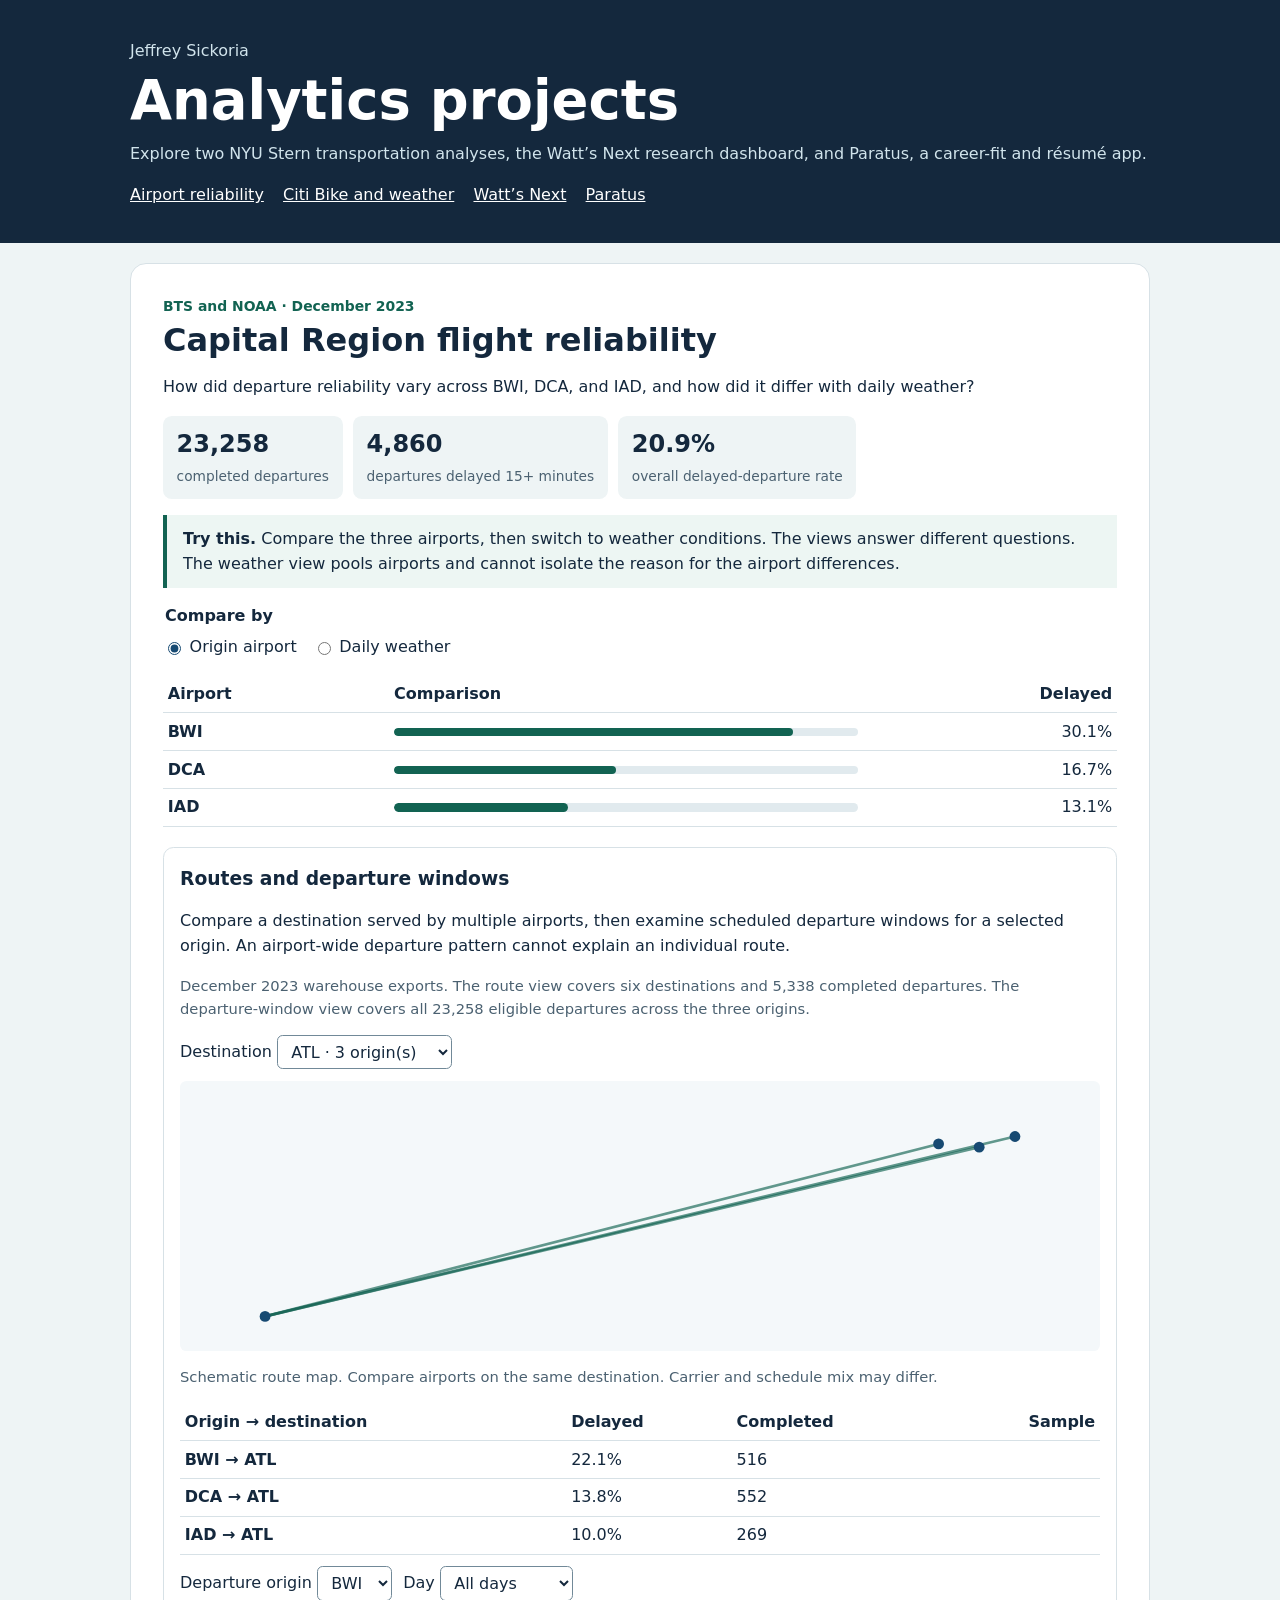
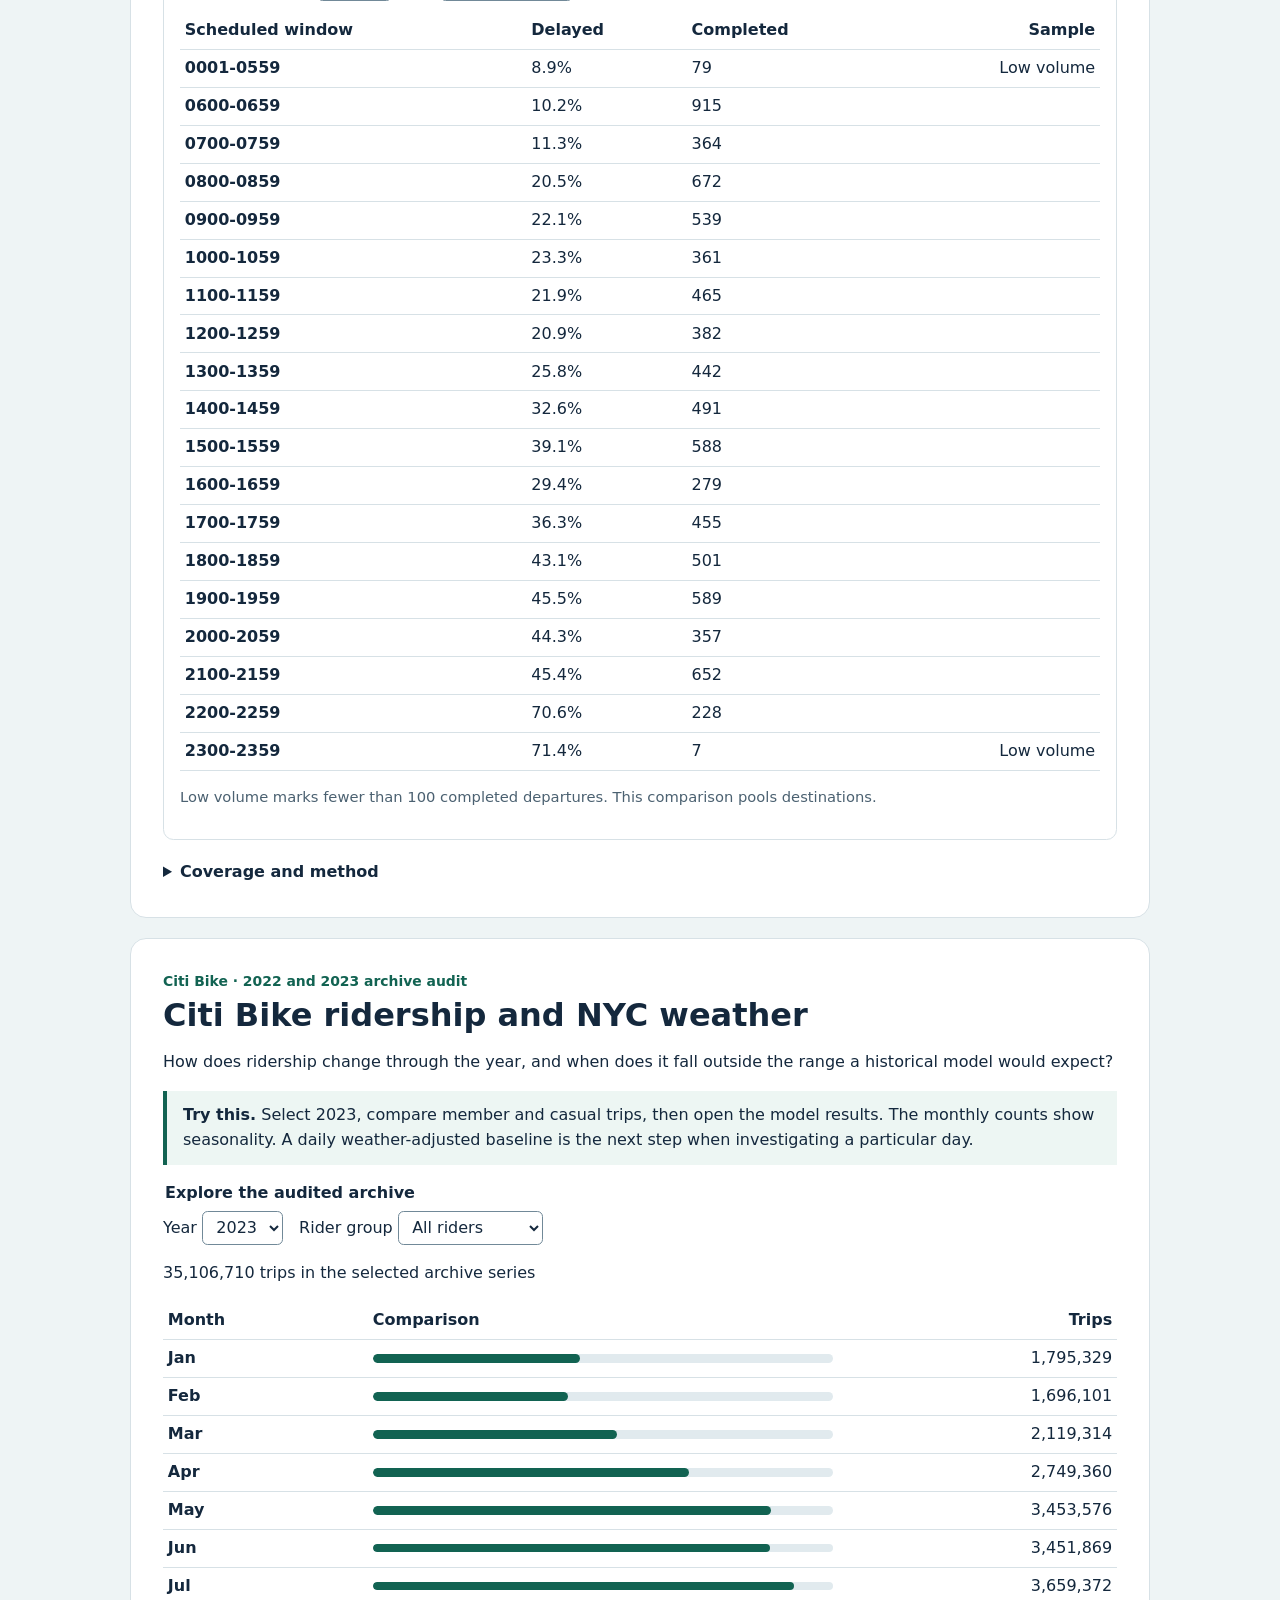
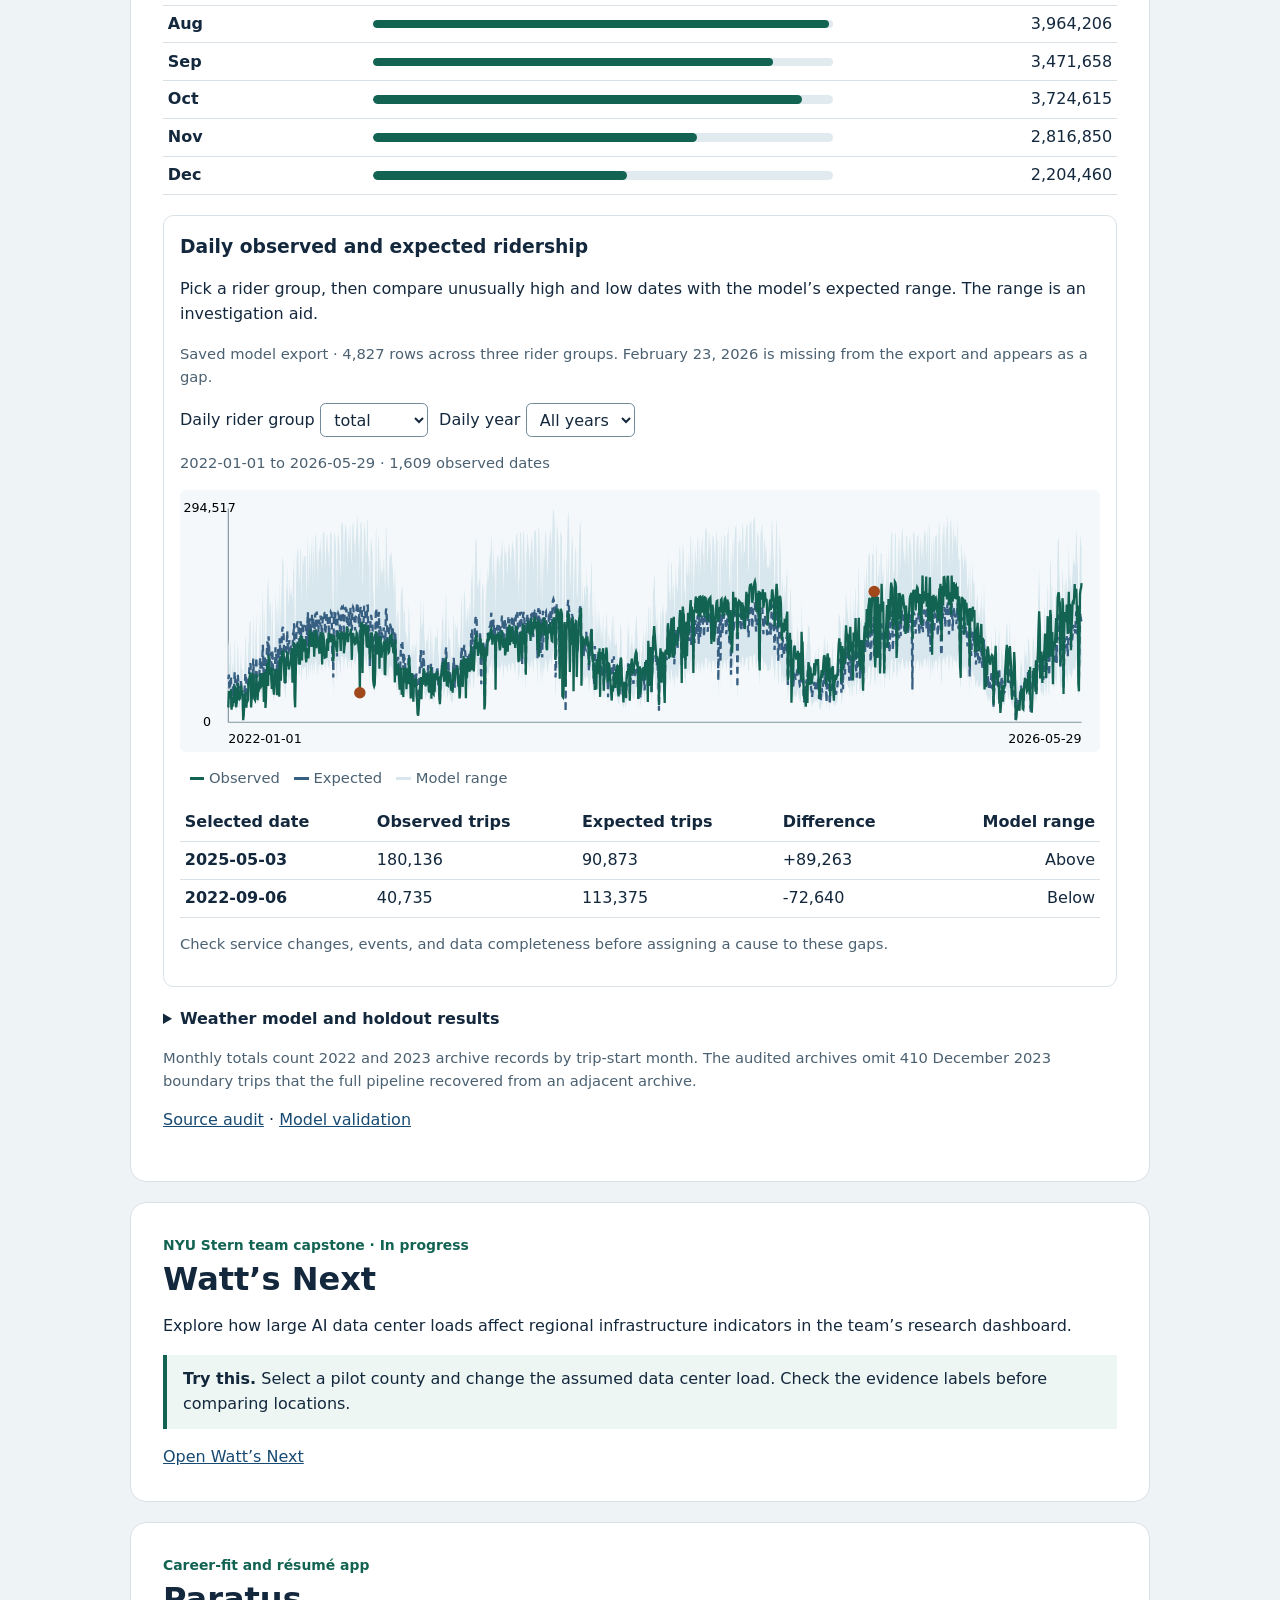
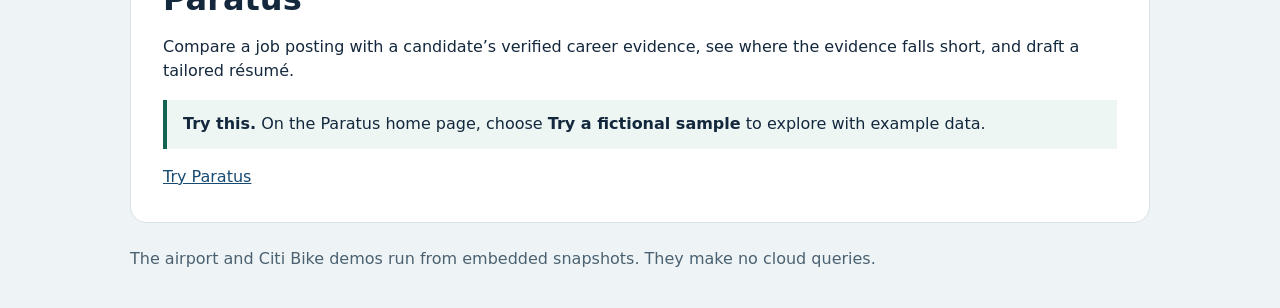
==== index.html @ 1484ada3 "Publish reconciled December aviation route and schedule data" ====
<!doctype html>
<html lang="en">
<head>
<meta charset="utf-8">
<meta name="viewport" content="width=device-width, initial-scale=1">
<title>Analytics projects | Jeffrey Sickoria</title>
<style>
:root{color-scheme:light;--ink:#14283d;--muted:#4b6171;--line:#d7e1e6;--bg:#eef4f5;--blue:#174a72;--green:#126352}
*{box-sizing:border-box}body{margin:0;background:var(--bg);color:var(--ink);font:1rem/1.55 system-ui,sans-serif}
header{background:#14283d;color:white;padding:2.2rem max(1.25rem,calc((100vw - 1020px)/2))}header p{margin:.25rem 0;color:#d1e4ec}h1{font-size:clamp(2rem,6vw,3.4rem);line-height:1.13;margin:.35rem 0 .7rem}h2{font-size:clamp(1.5rem,4vw,2rem);line-height:1.2;margin:.2rem 0}h3{margin-bottom:.45rem}
nav{display:flex;flex-wrap:wrap;gap:.45rem 1.2rem;margin-top:1rem}a{color:var(--blue)}header a{color:white}main{max-width:1060px;margin:auto;padding:1.25rem}
section{background:white;border:1px solid var(--line);border-radius:1rem;padding:clamp(1rem,4vw,2rem);margin-bottom:1.25rem}.kicker{margin:0;color:var(--green);font-size:.87rem;font-weight:700}.guide{padding:.75rem 1rem;border-left:4px solid var(--green);background:#edf6f3}.note{color:var(--muted);font-size:.92rem}
fieldset{border:0;padding:0;margin:1rem 0;display:flex;gap:1rem;flex-wrap:wrap}legend{font-weight:700;margin-bottom:.35rem}label{display:inline-flex;align-items:center;gap:.35rem}select{font:inherit;border:1px solid #718998;background:white;color:var(--ink);padding:.35rem .55rem;border-radius:.35rem}input{accent-color:var(--blue)}:focus-visible{outline:3px solid #0b6bac;outline-offset:3px}
.metrics{display:flex;flex-wrap:wrap;gap:.65rem;margin:1rem 0}.metric{min-width:9rem;background:var(--bg);padding:.65rem .85rem;border-radius:.55rem}.metric strong{display:block;font-size:1.5rem}.metric span{color:var(--muted);font-size:.86rem}
table{width:100%;border-collapse:collapse;text-align:left;font-variant-numeric:tabular-nums}th,td{padding:.38rem .3rem;border-bottom:1px solid var(--line)}td:last-child{text-align:right;white-space:nowrap}thead th:last-child{text-align:right}tbody th{font-weight:600}.bar{height:.55rem;min-width:9rem;border-radius:.3rem;background:#e1eaee;overflow:hidden}.fill{display:block;background:var(--green);height:100%;border-radius:inherit}summary{cursor:pointer;font-weight:650}footer{padding:.25rem 0 1rem;color:var(--muted)}
.panel{margin:1.25rem 0;padding:1rem;border:1px solid var(--line);border-radius:.65rem}.panel h3{margin-top:0}.chart{width:100%;height:auto;display:block;background:#f4f8fa;border-radius:.4rem}.controls{display:flex;flex-wrap:wrap;gap:.7rem;margin:.7rem 0}.scroll{overflow-x:auto}.panel input[type=file]{max-width:100%}.table-note{margin:.45rem 0}.flag{color:#7c3d0b;font-weight:650}.legend-key{display:inline-block;width:1em;height:.25em;margin-left:.6rem;vertical-align:middle}
@media(max-width:540px){.bar{min-width:3rem}.panel{padding:.6rem}}
</style>
</head>
<body>
<header><p>Jeffrey Sickoria</p><h1>Analytics projects</h1><p>Explore two NYU Stern transportation analyses, the Watt’s Next research dashboard, and Paratus, a career-fit and résumé app.</p><nav aria-label="Projects"><a href="#airport">Airport reliability</a><a href="#bike">Citi Bike and weather</a><a href="#watts">Watt’s Next</a><a href="#paratus">Paratus</a></nav></header>
<main>
<script id="airport-snapshot-data" type="application/json">{"source":"BTS and NOAA warehouse exports, December 2023","month":"2023-12","routes":[{"origin":"BWI","destination":"ATL","lon":-84.4277,"lat":33.6407,"eligible":516,"delayed":114},{"origin":"BWI","destination":"BOS","lon":-71.0096,"lat":42.3656,"eligible":334,"delayed":96},{"origin":"BWI","destination":"DEN","lon":-104.6737,"lat":39.8561,"eligible":269,"delayed":79},{"origin":"BWI","destination":"MCO","lon":-81.3081,"lat":28.4312,"eligible":533,"delayed":148},{"origin":"BWI","destination":"ORD","lon":-87.9073,"lat":41.9742,"eligible":254,"delayed":67},{"origin":"BWI","destination":"SFO","lon":-122.379,"lat":37.6213,"eligible":40,"delayed":8},{"origin":"DCA","destination":"ATL","lon":-84.4277,"lat":33.6407,"eligible":552,"delayed":76},{"origin":"DCA","destination":"BOS","lon":-71.0096,"lat":42.3656,"eligible":623,"delayed":123},{"origin":"DCA","destination":"DEN","lon":-104.6737,"lat":39.8561,"eligible":124,"delayed":17},{"origin":"DCA","destination":"MCO","lon":-81.3081,"lat":28.4312,"eligible":481,"delayed":105},{"origin":"DCA","destination":"ORD","lon":-87.9073,"lat":41.9742,"eligible":492,"delayed":44},{"origin":"DCA","destination":"SFO","lon":-122.379,"lat":37.6213,"eligible":62,"delayed":16},{"origin":"IAD","destination":"ATL","lon":-84.4277,"lat":33.6407,"eligible":269,"delayed":27},{"origin":"IAD","destination":"BOS","lon":-71.0096,"lat":42.3656,"eligible":123,"delayed":13},{"origin":"IAD","destination":"DEN","lon":-104.6737,"lat":39.8561,"eligible":234,"delayed":40},{"origin":"IAD","destination":"MCO","lon":-81.3081,"lat":28.4312,"eligible":126,"delayed":18},{"origin":"IAD","destination":"ORD","lon":-87.9073,"lat":41.9742,"eligible":123,"delayed":15},{"origin":"IAD","destination":"SFO","lon":-122.379,"lat":37.6213,"eligible":183,"delayed":46}],"windows":[{"origin":"BWI","day":1,"window":"0001-0559","eligible":7,"delayed":0},{"origin":"BWI","day":1,"window":"0600-0659","eligible":109,"delayed":10},{"origin":"BWI","day":1,"window":"0700-0759","eligible":50,"delayed":3},{"origin":"BWI","day":1,"window":"0800-0859","eligible":78,"delayed":13},{"origin":"BWI","day":1,"window":"0900-0959","eligible":73,"delayed":14},{"origin":"BWI","day":1,"window":"1000-1059","eligible":42,"delayed":16},{"origin":"BWI","day":1,"window":"1100-1159","eligible":65,"delayed":18},{"origin":"BWI","day":1,"window":"1200-1259","eligible":52,"delayed":7},{"origin":"BWI","day":1,"window":"1300-1359","eligible":58,"delayed":16},{"origin":"BWI","day":1,"window":"1400-1459","eligible":63,"delayed":14},{"origin":"BWI","day":1,"window":"1500-1559","eligible":84,"delayed":22},{"origin":"BWI","day":1,"window":"1600-1659","eligible":30,"delayed":6},{"origin":"BWI","day":1,"window":"1700-1759","eligible":59,"delayed":26},{"origin":"BWI","day":1,"window":"1800-1859","eligible":60,"delayed":22},{"origin":"BWI","day":1,"window":"1900-1959","eligible":80,"delayed":23},{"origin":"BWI","day":1,"window":"2000-2059","eligible":48,"delayed":15},{"origin":"BWI","day":1,"window":"2100-2159","eligible":94,"delayed":25},{"origin":"BWI","day":1,"window":"2200-2259","eligible":12,"delayed":4},{"origin":"BWI","day":2,"window":"0001-0559","eligible":11,"delayed":3},{"origin":"BWI","day":2,"window":"0600-0659","eligible":119,"delayed":4},{"origin":"BWI","day":2,"window":"0700-0759","eligible":50,"delayed":3},{"origin":"BWI","day":2,"window":"0800-0859","eligible":87,"delayed":28},{"origin":"BWI","day":2,"window":"0900-0959","eligible":69,"delayed":22},{"origin":"BWI","day":2,"window":"1000-1059","eligible":49,"delayed":12},{"origin":"BWI","day":2,"window":"1100-1159","eligible":60,"delayed":12},{"origin":"BWI","day":2,"window":"1200-1259","eligible":44,"delayed":11},{"origin":"BWI","day":2,"window":"1300-1359","eligible":59,"delayed":14},{"origin":"BWI","day":2,"window":"1400-1459","eligible":62,"delayed":22},{"origin":"BWI","day":2,"window":"1500-1559","eligible":82,"delayed":42},{"origin":"BWI","day":2,"window":"1600-1659","eligible":35,"delayed":14},{"origin":"BWI","day":2,"window":"1700-1759","eligible":58,"delayed":24},{"origin":"BWI","day":2,"window":"1800-1859","eligible":62,"delayed":30},{"origin":"BWI","day":2,"window":"1900-1959","eligible":77,"delayed":43},{"origin":"BWI","day":2,"window":"2000-2059","eligible":46,"delayed":20},{"origin":"BWI","day":2,"window":"2100-2159","eligible":93,"delayed":43},{"origin":"BWI","day":2,"window":"2200-2259","eligible":29,"delayed":25},{"origin":"BWI","day":2,"window":"2300-2359","eligible":1,"delayed":1},{"origin":"BWI","day":3,"window":"0001-0559","eligible":12,"delayed":1},{"origin":"BWI","day":3,"window":"0600-0659","eligible":119,"delayed":13},{"origin":"BWI","day":3,"window":"0700-0759","eligible":50,"delayed":5},{"origin":"BWI","day":3,"window":"0800-0859","eligible":89,"delayed":28},{"origin":"BWI","day":3,"window":"0900-0959","eligible":74,"delayed":16},{"origin":"BWI","day":3,"window":"1000-1059","eligible":44,"delayed":13},{"origin":"BWI","day":3,"window":"1100-1159","eligible":65,"delayed":11},{"origin":"BWI","day":3,"window":"1200-1259","eligible":51,"delayed":14},{"origin":"BWI","day":3,"window":"1300-1359","eligible":58,"delayed":23},{"origin":"BWI","day":3,"window":"1400-1459","eligible":62,"delayed":27},{"origin":"BWI","day":3,"window":"1500-1559","eligible":79,"delayed":39},{"origin":"BWI","day":3,"window":"1600-1659","eligible":35,"delayed":11},{"origin":"BWI","day":3,"window":"1700-1759","eligible":55,"delayed":18},{"origin":"BWI","day":3,"window":"1800-1859","eligible":64,"delayed":31},{"origin":"BWI","day":3,"window":"1900-1959","eligible":80,"delayed":48},{"origin":"BWI","day":3,"window":"2000-2059","eligible":46,"delayed":24},{"origin":"BWI","day":3,"window":"2100-2159","eligible":87,"delayed":37},{"origin":"BWI","day":3,"window":"2200-2259","eligible":30,"delayed":27},{"origin":"BWI","day":3,"window":"2300-2359","eligible":1,"delayed":1},{"origin":"BWI","day":4,"window":"0001-0559","eligible":12,"delayed":1},{"origin":"BWI","day":4,"window":"0600-0659","eligible":128,"delayed":16},{"origin":"BWI","day":4,"window":"0700-0759","eligible":46,"delayed":6},{"origin":"BWI","day":4,"window":"0800-0859","eligible":91,"delayed":19},{"origin":"BWI","day":4,"window":"0900-0959","eligible":68,"delayed":16},{"origin":"BWI","day":4,"window":"1000-1059","eligible":49,"delayed":11},{"origin":"BWI","day":4,"window":"1100-1159","eligible":60,"delayed":12},{"origin":"BWI","day":4,"window":"1200-1259","eligible":54,"delayed":10},{"origin":"BWI","day":4,"window":"1300-1359","eligible":62,"delayed":19},{"origin":"BWI","day":4,"window":"1400-1459","eligible":64,"delayed":28},{"origin":"BWI","day":4,"window":"1500-1559","eligible":76,"delayed":32},{"origin":"BWI","day":4,"window":"1600-1659","eligible":40,"delayed":14},{"origin":"BWI","day":4,"window":"1700-1759","eligible":55,"delayed":15},{"origin":"BWI","day":4,"window":"1800-1859","eligible":71,"delayed":34},{"origin":"BWI","day":4,"window":"1900-1959","eligible":75,"delayed":32},{"origin":"BWI","day":4,"window":"2000-2059","eligible":42,"delayed":21},{"origin":"BWI","day":4,"window":"2100-2159","eligible":90,"delayed":42},{"origin":"BWI","day":4,"window":"2200-2259","eligible":48,"delayed":37},{"origin":"BWI","day":4,"window":"2300-2359","eligible":2,"delayed":1},{"origin":"BWI","day":5,"window":"0001-0559","eligible":12,"delayed":1},{"origin":"BWI","day":5,"window":"0600-0659","eligible":154,"delayed":18},{"origin":"BWI","day":5,"window":"0700-0759","eligible":60,"delayed":9},{"origin":"BWI","day":5,"window":"0800-0859","eligible":110,"delayed":19},{"origin":"BWI","day":5,"window":"0900-0959","eligible":91,"delayed":12},{"origin":"BWI","day":5,"window":"1000-1059","eligible":61,"delayed":7},{"origin":"BWI","day":5,"window":"1100-1159","eligible":76,"delayed":12},{"origin":"BWI","day":5,"window":"1200-1259","eligible":76,"delayed":14},{"origin":"BWI","day":5,"window":"1300-1359","eligible":72,"delayed":8},{"origin":"BWI","day":5,"window":"1400-1459","eligible":82,"delayed":25},{"origin":"BWI","day":5,"window":"1500-1559","eligible":94,"delayed":32},{"origin":"BWI","day":5,"window":"1600-1659","eligible":47,"delayed":13},{"origin":"BWI","day":5,"window":"1700-1759","eligible":71,"delayed":19},{"origin":"BWI","day":5,"window":"1800-1859","eligible":83,"delayed":31},{"origin":"BWI","day":5,"window":"1900-1959","eligible":94,"delayed":33},{"origin":"BWI","day":5,"window":"2000-2059","eligible":57,"delayed":22},{"origin":"BWI","day":5,"window":"2100-2159","eligible":107,"delayed":48},{"origin":"BWI","day":5,"window":"2200-2259","eligible":53,"delayed":38},{"origin":"BWI","day":5,"window":"2300-2359","eligible":2,"delayed":2},{"origin":"BWI","day":6,"window":"0001-0559","eligible":12,"delayed":1},{"origin":"BWI","day":6,"window":"0600-0659","eligible":142,"delayed":18},{"origin":"BWI","day":6,"window":"0700-0759","eligible":47,"delayed":8},{"origin":"BWI","day":6,"window":"0800-0859","eligible":117,"delayed":20},{"origin":"BWI","day":6,"window":"0900-0959","eligible":74,"delayed":16},{"origin":"BWI","day":6,"window":"1000-1059","eligible":71,"delayed":16},{"origin":"BWI","day":6,"window":"1100-1159","eligible":41,"delayed":7},{"origin":"BWI","day":6,"window":"1200-1259","eligible":51,"delayed":16},{"origin":"BWI","day":6,"window":"1300-1359","eligible":60,"delayed":21},{"origin":"BWI","day":6,"window":"1400-1459","eligible":78,"delayed":23},{"origin":"BWI","day":6,"window":"1500-1559","eligible":63,"delayed":14},{"origin":"BWI","day":6,"window":"1600-1659","eligible":55,"delayed":16},{"origin":"BWI","day":6,"window":"1700-1759","eligible":84,"delayed":37},{"origin":"BWI","day":6,"window":"1800-1859","eligible":89,"delayed":35},{"origin":"BWI","day":6,"window":"1900-1959","eligible":81,"delayed":35},{"origin":"BWI","day":6,"window":"2000-2059","eligible":54,"delayed":18},{"origin":"BWI","day":6,"window":"2100-2159","eligible":65,"delayed":32},{"origin":"BWI","day":6,"window":"2200-2259","eligible":40,"delayed":20},{"origin":"BWI","day":7,"window":"0001-0559","eligible":13,"delayed":0},{"origin":"BWI","day":7,"window":"0600-0659","eligible":144,"delayed":14},{"origin":"BWI","day":7,"window":"0700-0759","eligible":61,"delayed":7},{"origin":"BWI","day":7,"window":"0800-0859","eligible":100,"delayed":11},{"origin":"BWI","day":7,"window":"0900-0959","eligible":90,"delayed":23},{"origin":"BWI","day":7,"window":"1000-1059","eligible":45,"delayed":9},{"origin":"BWI","day":7,"window":"1100-1159","eligible":98,"delayed":30},{"origin":"BWI","day":7,"window":"1200-1259","eligible":54,"delayed":8},{"origin":"BWI","day":7,"window":"1300-1359","eligible":73,"delayed":13},{"origin":"BWI","day":7,"window":"1400-1459","eligible":80,"delayed":21},{"origin":"BWI","day":7,"window":"1500-1559","eligible":110,"delayed":49},{"origin":"BWI","day":7,"window":"1600-1659","eligible":37,"delayed":8},{"origin":"BWI","day":7,"window":"1700-1759","eligible":73,"delayed":26},{"origin":"BWI","day":7,"window":"1800-1859","eligible":72,"delayed":33},{"origin":"BWI","day":7,"window":"1900-1959","eligible":102,"delayed":54},{"origin":"BWI","day":7,"window":"2000-2059","eligible":64,"delayed":38},{"origin":"BWI","day":7,"window":"2100-2159","eligible":116,"delayed":69},{"origin":"BWI","day":7,"window":"2200-2259","eligible":16,"delayed":10},{"origin":"BWI","day":7,"window":"2300-2359","eligible":1,"delayed":0},{"origin":"DCA","day":1,"window":"0001-0559","eligible":10,"delayed":0},{"origin":"DCA","day":1,"window":"0600-0659","eligible":109,"delayed":14},{"origin":"DCA","day":1,"window":"0700-0759","eligible":70,"delayed":4},{"origin":"DCA","day":1,"window":"0800-0859","eligible":151,"delayed":25},{"origin":"DCA","day":1,"window":"0900-0959","eligible":53,"delayed":9},{"origin":"DCA","day":1,"window":"1000-1059","eligible":114,"delayed":17},{"origin":"DCA","day":1,"window":"1100-1159","eligible":83,"delayed":10},{"origin":"DCA","day":1,"window":"1200-1259","eligible":75,"delayed":10},{"origin":"DCA","day":1,"window":"1300-1359","eligible":102,"delayed":17},{"origin":"DCA","day":1,"window":"1400-1459","eligible":64,"delayed":14},{"origin":"DCA","day":1,"window":"1500-1559","eligible":122,"delayed":17},{"origin":"DCA","day":1,"window":"1600-1659","eligible":58,"delayed":15},{"origin":"DCA","day":1,"window":"1700-1759","eligible":122,"delayed":18},{"origin":"DCA","day":1,"window":"1800-1859","eligible":62,"delayed":12},{"origin":"DCA","day":1,"window":"1900-1959","eligible":91,"delayed":21},{"origin":"DCA","day":1,"window":"2000-2059","eligible":75,"delayed":18},{"origin":"DCA","day":1,"window":"2100-2159","eligible":9,"delayed":1},{"origin":"DCA","day":1,"window":"2200-2259","eligible":76,"delayed":17},{"origin":"DCA","day":2,"window":"0001-0559","eligible":11,"delayed":1},{"origin":"DCA","day":2,"window":"0600-0659","eligible":120,"delayed":4},{"origin":"DCA","day":2,"window":"0700-0759","eligible":65,"delayed":3},{"origin":"DCA","day":2,"window":"0800-0859","eligible":149,"delayed":15},{"origin":"DCA","day":2,"window":"0900-0959","eligible":51,"delayed":2},{"origin":"DCA","day":2,"window":"1000-1059","eligible":119,"delayed":24},{"origin":"DCA","day":2,"window":"1100-1159","eligible":89,"delayed":7},{"origin":"DCA","day":2,"window":"1200-1259","eligible":79,"delayed":16},{"origin":"DCA","day":2,"window":"1300-1359","eligible":100,"delayed":17},{"origin":"DCA","day":2,"window":"1400-1459","eligible":69,"delayed":5},{"origin":"DCA","day":2,"window":"1500-1559","eligible":129,"delayed":24},{"origin":"DCA","day":2,"window":"1600-1659","eligible":59,"delayed":16},{"origin":"DCA","day":2,"window":"1700-1759","eligible":131,"delayed":20},{"origin":"DCA","day":2,"window":"1800-1859","eligible":66,"delayed":13},{"origin":"DCA","day":2,"window":"1900-1959","eligible":98,"delayed":24},{"origin":"DCA","day":2,"window":"2000-2059","eligible":88,"delayed":10},{"origin":"DCA","day":2,"window":"2100-2159","eligible":9,"delayed":0},{"origin":"DCA","day":2,"window":"2200-2259","eligible":91,"delayed":9},{"origin":"DCA","day":2,"window":"2300-2359","eligible":1,"delayed":0},{"origin":"DCA","day":3,"window":"0001-0559","eligible":12,"delayed":0},{"origin":"DCA","day":3,"window":"0600-0659","eligible":113,"delayed":3},{"origin":"DCA","day":3,"window":"0700-0759","eligible":64,"delayed":5},{"origin":"DCA","day":3,"window":"0800-0859","eligible":146,"delayed":14},{"origin":"DCA","day":3,"window":"0900-0959","eligible":53,"delayed":7},{"origin":"DCA","day":3,"window":"1000-1059","eligible":114,"delayed":10},{"origin":"DCA","day":3,"window":"1100-1159","eligible":84,"delayed":19},{"origin":"DCA","day":3,"window":"1200-1259","eligible":73,"delayed":13},{"origin":"DCA","day":3,"window":"1300-1359","eligible":100,"delayed":19},{"origin":"DCA","day":3,"window":"1400-1459","eligible":68,"delayed":7},{"origin":"DCA","day":3,"window":"1500-1559","eligible":128,"delayed":23},{"origin":"DCA","day":3,"window":"1600-1659","eligible":58,"delayed":13},{"origin":"DCA","day":3,"window":"1700-1759","eligible":123,"delayed":23},{"origin":"DCA","day":3,"window":"1800-1859","eligible":63,"delayed":12},{"origin":"DCA","day":3,"window":"1900-1959","eligible":98,"delayed":17},{"origin":"DCA","day":3,"window":"2000-2059","eligible":85,"delayed":18},{"origin":"DCA","day":3,"window":"2100-2159","eligible":8,"delayed":1},{"origin":"DCA","day":3,"window":"2200-2259","eligible":79,"delayed":10},{"origin":"DCA","day":4,"window":"0001-0559","eligible":12,"delayed":0},{"origin":"DCA","day":4,"window":"0600-0659","eligible":115,"delayed":9},{"origin":"DCA","day":4,"window":"0700-0759","eligible":65,"delayed":6},{"origin":"DCA","day":4,"window":"0800-0859","eligible":151,"delayed":10},{"origin":"DCA","day":4,"window":"0900-0959","eligible":52,"delayed":7},{"origin":"DCA","day":4,"window":"1000-1059","eligible":119,"delayed":10},{"origin":"DCA","day":4,"window":"1100-1159","eligible":83,"delayed":12},{"origin":"DCA","day":4,"window":"1200-1259","eligible":75,"delayed":13},{"origin":"DCA","day":4,"window":"1300-1359","eligible":101,"delayed":21},{"origin":"DCA","day":4,"window":"1400-1459","eligible":66,"delayed":8},{"origin":"DCA","day":4,"window":"1500-1559","eligible":130,"delayed":19},{"origin":"DCA","day":4,"window":"1600-1659","eligible":56,"delayed":12},{"origin":"DCA","day":4,"window":"1700-1759","eligible":123,"delayed":27},{"origin":"DCA","day":4,"window":"1800-1859","eligible":63,"delayed":13},{"origin":"DCA","day":4,"window":"1900-1959","eligible":99,"delayed":19},{"origin":"DCA","day":4,"window":"2000-2059","eligible":85,"delayed":11},{"origin":"DCA","day":4,"window":"2100-2159","eligible":8,"delayed":1},{"origin":"DCA","day":4,"window":"2200-2259","eligible":80,"delayed":16},{"origin":"DCA","day":5,"window":"0001-0559","eligible":15,"delayed":1},{"origin":"DCA","day":5,"window":"0600-0659","eligible":148,"delayed":13},{"origin":"DCA","day":5,"window":"0700-0759","eligible":84,"delayed":5},{"origin":"DCA","day":5,"window":"0800-0859","eligible":192,"delayed":22},{"origin":"DCA","day":5,"window":"0900-0959","eligible":67,"delayed":5},{"origin":"DCA","day":5,"window":"1000-1059","eligible":150,"delayed":9},{"origin":"DCA","day":5,"window":"1100-1159","eligible":108,"delayed":20},{"origin":"DCA","day":5,"window":"1200-1259","eligible":95,"delayed":11},{"origin":"DCA","day":5,"window":"1300-1359","eligible":126,"delayed":23},{"origin":"DCA","day":5,"window":"1400-1459","eligible":88,"delayed":15},{"origin":"DCA","day":5,"window":"1500-1559","eligible":162,"delayed":28},{"origin":"DCA","day":5,"window":"1600-1659","eligible":72,"delayed":16},{"origin":"DCA","day":5,"window":"1700-1759","eligible":158,"delayed":30},{"origin":"DCA","day":5,"window":"1800-1859","eligible":82,"delayed":23},{"origin":"DCA","day":5,"window":"1900-1959","eligible":129,"delayed":22},{"origin":"DCA","day":5,"window":"2000-2059","eligible":107,"delayed":23},{"origin":"DCA","day":5,"window":"2100-2159","eligible":11,"delayed":0},{"origin":"DCA","day":5,"window":"2200-2259","eligible":102,"delayed":16},{"origin":"DCA","day":6,"window":"0001-0559","eligible":15,"delayed":1},{"origin":"DCA","day":6,"window":"0600-0659","eligible":111,"delayed":5},{"origin":"DCA","day":6,"window":"0700-0759","eligible":72,"delayed":5},{"origin":"DCA","day":6,"window":"0800-0859","eligible":191,"delayed":13},{"origin":"DCA","day":6,"window":"0900-0959","eligible":56,"delayed":7},{"origin":"DCA","day":6,"window":"1000-1059","eligible":143,"delayed":13},{"origin":"DCA","day":6,"window":"1100-1159","eligible":98,"delayed":9},{"origin":"DCA","day":6,"window":"1200-1259","eligible":78,"delayed":11},{"origin":"DCA","day":6,"window":"1300-1359","eligible":102,"delayed":16},{"origin":"DCA","day":6,"window":"1400-1459","eligible":80,"delayed":11},{"origin":"DCA","day":6,"window":"1500-1559","eligible":132,"delayed":20},{"origin":"DCA","day":6,"window":"1600-1659","eligible":60,"delayed":17},{"origin":"DCA","day":6,"window":"1700-1759","eligible":131,"delayed":18},{"origin":"DCA","day":6,"window":"1800-1859","eligible":47,"delayed":14},{"origin":"DCA","day":6,"window":"1900-1959","eligible":92,"delayed":17},{"origin":"DCA","day":6,"window":"2000-2059","eligible":48,"delayed":7},{"origin":"DCA","day":6,"window":"2100-2159","eligible":3,"delayed":1},{"origin":"DCA","day":6,"window":"2200-2259","eligible":14,"delayed":3},{"origin":"DCA","day":7,"window":"0001-0559","eligible":13,"delayed":1},{"origin":"DCA","day":7,"window":"0600-0659","eligible":112,"delayed":6},{"origin":"DCA","day":7,"window":"0700-0759","eligible":62,"delayed":2},{"origin":"DCA","day":7,"window":"0800-0859","eligible":162,"delayed":14},{"origin":"DCA","day":7,"window":"0900-0959","eligible":70,"delayed":5},{"origin":"DCA","day":7,"window":"1000-1059","eligible":140,"delayed":25},{"origin":"DCA","day":7,"window":"1100-1159","eligible":102,"delayed":27},{"origin":"DCA","day":7,"window":"1200-1259","eligible":87,"delayed":27},{"origin":"DCA","day":7,"window":"1300-1359","eligible":119,"delayed":39},{"origin":"DCA","day":7,"window":"1400-1459","eligible":79,"delayed":18},{"origin":"DCA","day":7,"window":"1500-1559","eligible":155,"delayed":54},{"origin":"DCA","day":7,"window":"1600-1659","eligible":66,"delayed":32},{"origin":"DCA","day":7,"window":"1700-1759","eligible":139,"delayed":55},{"origin":"DCA","day":7,"window":"1800-1859","eligible":69,"delayed":28},{"origin":"DCA","day":7,"window":"1900-1959","eligible":98,"delayed":54},{"origin":"DCA","day":7,"window":"2000-2059","eligible":86,"delayed":45},{"origin":"DCA","day":7,"window":"2100-2159","eligible":7,"delayed":2},{"origin":"DCA","day":7,"window":"2200-2259","eligible":76,"delayed":43},{"origin":"IAD","day":1,"window":"0001-0559","eligible":3,"delayed":2},{"origin":"IAD","day":1,"window":"0600-0659","eligible":30,"delayed":4},{"origin":"IAD","day":1,"window":"0700-0759","eligible":12,"delayed":2},{"origin":"IAD","day":1,"window":"0800-0859","eligible":109,"delayed":12},{"origin":"IAD","day":1,"window":"0900-0959","eligible":27,"delayed":2},{"origin":"IAD","day":1,"window":"1000-1059","eligible":7,"delayed":0},{"origin":"IAD","day":1,"window":"1100-1159","eligible":3,"delayed":0},{"origin":"IAD","day":1,"window":"1200-1259","eligible":79,"delayed":14},{"origin":"IAD","day":1,"window":"1300-1359","eligible":13,"delayed":1},{"origin":"IAD","day":1,"window":"1400-1459","eligible":4,"delayed":1},{"origin":"IAD","day":1,"window":"1500-1559","eligible":3,"delayed":0},{"origin":"IAD","day":1,"window":"1600-1659","eligible":19,"delayed":3},{"origin":"IAD","day":1,"window":"1700-1759","eligible":123,"delayed":18},{"origin":"IAD","day":1,"window":"1800-1859","eligible":33,"delayed":5},{"origin":"IAD","day":1,"window":"1900-1959","eligible":13,"delayed":1},{"origin":"IAD","day":1,"window":"2000-2059","eligible":5,"delayed":2},{"origin":"IAD","day":1,"window":"2200-2259","eligible":29,"delayed":5},{"origin":"IAD","day":2,"window":"0001-0559","eligible":1,"delayed":0},{"origin":"IAD","day":2,"window":"0600-0659","eligible":35,"delayed":5},{"origin":"IAD","day":2,"window":"0700-0759","eligible":13,"delayed":4},{"origin":"IAD","day":2,"window":"0800-0859","eligible":103,"delayed":9},{"origin":"IAD","day":2,"window":"0900-0959","eligible":29,"delayed":4},{"origin":"IAD","day":2,"window":"1000-1059","eligible":6,"delayed":1},{"origin":"IAD","day":2,"window":"1100-1159","eligible":4,"delayed":0},{"origin":"IAD","day":2,"window":"1200-1259","eligible":73,"delayed":7},{"origin":"IAD","day":2,"window":"1300-1359","eligible":13,"delayed":4},{"origin":"IAD","day":2,"window":"1400-1459","eligible":4,"delayed":0},{"origin":"IAD","day":2,"window":"1500-1559","eligible":2,"delayed":0},{"origin":"IAD","day":2,"window":"1600-1659","eligible":19,"delayed":5},{"origin":"IAD","day":2,"window":"1700-1759","eligible":125,"delayed":16},{"origin":"IAD","day":2,"window":"1800-1859","eligible":32,"delayed":7},{"origin":"IAD","day":2,"window":"1900-1959","eligible":10,"delayed":2},{"origin":"IAD","day":2,"window":"2000-2059","eligible":3,"delayed":1},{"origin":"IAD","day":2,"window":"2200-2259","eligible":27,"delayed":4},{"origin":"IAD","day":3,"window":"0001-0559","eligible":2,"delayed":1},{"origin":"IAD","day":3,"window":"0600-0659","eligible":35,"delayed":2},{"origin":"IAD","day":3,"window":"0700-0759","eligible":13,"delayed":0},{"origin":"IAD","day":3,"window":"0800-0859","eligible":98,"delayed":7},{"origin":"IAD","day":3,"window":"0900-0959","eligible":31,"delayed":2},{"origin":"IAD","day":3,"window":"1000-1059","eligible":6,"delayed":1},{"origin":"IAD","day":3,"window":"1100-1159","eligible":6,"delayed":3},{"origin":"IAD","day":3,"window":"1200-1259","eligible":75,"delayed":9},{"origin":"IAD","day":3,"window":"1300-1359","eligible":12,"delayed":1},{"origin":"IAD","day":3,"window":"1400-1459","eligible":4,"delayed":1},{"origin":"IAD","day":3,"window":"1500-1559","eligible":2,"delayed":0},{"origin":"IAD","day":3,"window":"1600-1659","eligible":19,"delayed":3},{"origin":"IAD","day":3,"window":"1700-1759","eligible":128,"delayed":28},{"origin":"IAD","day":3,"window":"1800-1859","eligible":32,"delayed":4},{"origin":"IAD","day":3,"window":"1900-1959","eligible":11,"delayed":4},{"origin":"IAD","day":3,"window":"2000-2059","eligible":5,"delayed":3},{"origin":"IAD","day":3,"window":"2200-2259","eligible":32,"delayed":6},{"origin":"IAD","day":4,"window":"0001-0559","eligible":4,"delayed":1},{"origin":"IAD","day":4,"window":"0600-0659","eligible":33,"delayed":3},{"origin":"IAD","day":4,"window":"0700-0759","eligible":12,"delayed":2},{"origin":"IAD","day":4,"window":"0800-0859","eligible":110,"delayed":11},{"origin":"IAD","day":4,"window":"0900-0959","eligible":28,"delayed":4},{"origin":"IAD","day":4,"window":"1000-1059","eligible":8,"delayed":2},{"origin":"IAD","day":4,"window":"1100-1159","eligible":7,"delayed":0},{"origin":"IAD","day":4,"window":"1200-1259","eligible":80,"delayed":8},{"origin":"IAD","day":4,"window":"1300-1359","eligible":18,"delayed":3},{"origin":"IAD","day":4,"window":"1400-1459","eligible":4,"delayed":1},{"origin":"IAD","day":4,"window":"1500-1559","eligible":1,"delayed":0},{"origin":"IAD","day":4,"window":"1600-1659","eligible":21,"delayed":4},{"origin":"IAD","day":4,"window":"1700-1759","eligible":131,"delayed":22},{"origin":"IAD","day":4,"window":"1800-1859","eligible":28,"delayed":3},{"origin":"IAD","day":4,"window":"1900-1959","eligible":13,"delayed":3},{"origin":"IAD","day":4,"window":"2000-2059","eligible":9,"delayed":3},{"origin":"IAD","day":4,"window":"2200-2259","eligible":39,"delayed":2},{"origin":"IAD","day":5,"window":"0001-0559","eligible":5,"delayed":0},{"origin":"IAD","day":5,"window":"0600-0659","eligible":40,"delayed":5},{"origin":"IAD","day":5,"window":"0700-0759","eligible":16,"delayed":2},{"origin":"IAD","day":5,"window":"0800-0859","eligible":137,"delayed":7},{"origin":"IAD","day":5,"window":"0900-0959","eligible":35,"delayed":3},{"origin":"IAD","day":5,"window":"1000-1059","eligible":8,"delayed":0},{"origin":"IAD","day":5,"window":"1100-1159","eligible":7,"delayed":1},{"origin":"IAD","day":5,"window":"1200-1259","eligible":98,"delayed":4},{"origin":"IAD","day":5,"window":"1300-1359","eligible":19,"delayed":1},{"origin":"IAD","day":5,"window":"1400-1459","eligible":5,"delayed":1},{"origin":"IAD","day":5,"window":"1500-1559","eligible":2,"delayed":0},{"origin":"IAD","day":5,"window":"1600-1659","eligible":24,"delayed":5},{"origin":"IAD","day":5,"window":"1700-1759","eligible":162,"delayed":16},{"origin":"IAD","day":5,"window":"1800-1859","eligible":39,"delayed":1},{"origin":"IAD","day":5,"window":"1900-1959","eligible":14,"delayed":1},{"origin":"IAD","day":5,"window":"2000-2059","eligible":9,"delayed":5},{"origin":"IAD","day":5,"window":"2200-2259","eligible":45,"delayed":2},{"origin":"IAD","day":6,"window":"0001-0559","eligible":7,"delayed":1},{"origin":"IAD","day":6,"window":"0600-0659","eligible":39,"delayed":4},{"origin":"IAD","day":6,"window":"0700-0759","eligible":18,"delayed":2},{"origin":"IAD","day":6,"window":"0800-0859","eligible":129,"delayed":11},{"origin":"IAD","day":6,"window":"0900-0959","eligible":26,"delayed":3},{"origin":"IAD","day":6,"window":"1000-1059","eligible":10,"delayed":1},{"origin":"IAD","day":6,"window":"1100-1159","eligible":6,"delayed":2},{"origin":"IAD","day":6,"window":"1200-1259","eligible":89,"delayed":7},{"origin":"IAD","day":6,"window":"1300-1359","eligible":15,"delayed":0},{"origin":"IAD","day":6,"window":"1400-1459","eligible":5,"delayed":1},{"origin":"IAD","day":6,"window":"1500-1559","eligible":3,"delayed":1},{"origin":"IAD","day":6,"window":"1600-1659","eligible":22,"delayed":6},{"origin":"IAD","day":6,"window":"1700-1759","eligible":146,"delayed":30},{"origin":"IAD","day":6,"window":"1800-1859","eligible":29,"delayed":4},{"origin":"IAD","day":6,"window":"1900-1959","eligible":12,"delayed":3},{"origin":"IAD","day":6,"window":"2000-2059","eligible":3,"delayed":0},{"origin":"IAD","day":6,"window":"2200-2259","eligible":44,"delayed":6},{"origin":"IAD","day":7,"window":"0001-0559","eligible":4,"delayed":0},{"origin":"IAD","day":7,"window":"0600-0659","eligible":39,"delayed":2},{"origin":"IAD","day":7,"window":"0700-0759","eligible":13,"delayed":0},{"origin":"IAD","day":7,"window":"0800-0859","eligible":136,"delayed":10},{"origin":"IAD","day":7,"window":"0900-0959","eligible":27,"delayed":1},{"origin":"IAD","day":7,"window":"1000-1059","eligible":9,"delayed":1},{"origin":"IAD","day":7,"window":"1100-1159","eligible":7,"delayed":0},{"origin":"IAD","day":7,"window":"1200-1259","eligible":95,"delayed":14},{"origin":"IAD","day":7,"window":"1300-1359","eligible":15,"delayed":1},{"origin":"IAD","day":7,"window":"1400-1459","eligible":5,"delayed":1},{"origin":"IAD","day":7,"window":"1500-1559","eligible":4,"delayed":0},{"origin":"IAD","day":7,"window":"1600-1659","eligible":22,"delayed":7},{"origin":"IAD","day":7,"window":"1700-1759","eligible":152,"delayed":28},{"origin":"IAD","day":7,"window":"1800-1859","eligible":37,"delayed":11},{"origin":"IAD","day":7,"window":"1900-1959","eligible":16,"delayed":6},{"origin":"IAD","day":7,"window":"2000-2059","eligible":7,"delayed":2},{"origin":"IAD","day":7,"window":"2200-2259","eligible":35,"delayed":9}]}</script>
<script id="citibike-daily-data" type="application/json">[[0,20428,59552.5,34319.0,103338.5,14040,46612.3,26282.6,82666.5,6388,11430.9,6522.6,20032.0],[1,43009,65694.4,37858.6,113996.2,31016,51730.4,29168.5,91743.4,11993,12372.2,7059.8,21681.5],[2,33189,45486.3,26212.8,78930.3,28717,41849.5,23597.0,74219.8,4472,4010.2,2288.0,7028.1],[3,36842,44689.7,25753.8,77548.1,31669,42277.4,23838.3,74978.7,5173,3400.8,1940.3,5960.3],[4,34230,60464.9,34844.9,104921.8,29313,55203.4,31126.8,97902.7,4917,5805.0,3312.2,10173.3],[5,44787,63055.8,36338.0,109417.6,38231,56826.2,32041.8,100780.7,6556,6451.5,3681.1,11306.2],[6,17401,19626.4,11310.1,34057.2,15068,17881.9,10082.6,31714.0,2333,2054.2,1171.8,3600.4],[7,24455,38966.4,22455.5,67616.7,20427,32591.3,18376.6,57800.7,4028,4926.0,2810.6,8632.9],[8,21479,45180.6,26036.7,78399.8,17967,37141.9,20942.6,65871.1,3512,6643.2,3790.5,11642.1],[9,34727,49280.5,28399.4,85514.1,30773,44953.7,25347.3,79725.0,3954,4581.6,2614.1,8029.5],[10,26824,34845.6,20080.7,60466.2,24119,33801.6,19059.1,59947.1,2705,2255.7,1286.8,3953.5],[11,40568,50875.5,29318.6,88281.9,35577,47556.7,26815.1,84341.4,4991,4195.1,2393.5,7352.2],[12,50572,69319.2,39947.5,120286.1,43228,61788.3,34839.8,109580.8,7344,7565.5,4316.9,13258.5],[13,45714,54092.2,31172.4,93863.7,38897,48114.3,27129.5,85330.4,6817,5798.6,3308.5,10162.1],[14,22839,27101.0,15617.6,47027.4,19413,23496.1,13248.2,41670.6,3426,2709.6,1545.8,4748.9],[15,20930,25276.6,14566.2,43861.7,17662,21756.2,12267.1,38584.9,3268,2863.7,1633.7,5019.0],[16,29084,37116.5,21389.4,64406.7,25010,34142.8,19251.5,60552.3,4074,3429.0,1956.3,6009.6],[17,42935,54237.7,31256.2,94116.1,37837,50270.1,28345.1,89153.6,5098,4690.5,2676.2,8220.3],[18,54011,65848.8,37947.6,114264.2,46684,59826.9,33733.8,106102.3,7327,6454.3,3682.7,11311.2],[19,33928,50377.3,29031.5,87417.5,29681,46274.3,26092.0,82067.1,4247,4648.0,2652.0,8145.8],[20,33598,32924.6,18973.7,57132.9,29676,30809.5,17371.9,54640.6,3922,2552.3,1456.1,4473.4],[21,31969,33533.9,19324.8,58190.0,26573,28475.0,16055.6,50500.5,5396,3845.1,2193.8,6738.9],[22,32967,40301.1,23224.7,69932.8,27197,33503.3,18890.9,59418.0,5770,5534.9,3158.1,9700.1],[23,41488,47747.5,27515.9,82854.0,36836,43703.6,24642.5,77508.1,4652,4346.9,2480.1,7618.2],[24,50692,58682.5,33817.7,101828.9,44454,53921.6,30404.0,95629.5,6238,5349.5,3052.3,9375.1],[25,42005,41703.8,24033.0,72366.8,37328,39795.1,22438.6,70576.5,4677,3018.3,1722.0,5290.0],[26,43830,41768.7,24070.5,72479.5,38701,39339.5,22181.7,69768.4,5129,3252.0,1855.3,5699.4],[27,34871,41612.2,23980.2,72207.8,30938,37373.6,21073.2,66281.9,3933,4320.9,2465.3,7572.6],[28,2848,9026.0,5201.2,15663.0,2350,7887.8,4447.2,13989.6,498,1025.6,584.8,1797.9],[29,9486,27822.3,16033.3,48279.0,8396,24089.0,13582.5,42722.0,1090,2932.0,1672.7,5138.8],[30,22349,40407.3,23285.9,70117.0,20235,37638.5,21222.6,66751.8,2114,3295.6,1880.2,5775.9],[31,29338,49502.1,28527.1,85898.7,26406,46756.6,26363.9,82922.5,2932,3831.6,2186.1,6715.2],[32,41947,67562.3,38935.0,117237.5,37094,61763.0,34825.5,109536.0,4853,6408.5,3656.6,11231.0],[33,26568,67332.9,38802.8,116839.4,23390,60157.7,33920.3,106689.0,3178,7351.4,4194.7,12883.2],[34,20309,52524.2,30268.7,91142.7,18054,46606.9,26279.5,82656.9,2255,5890.9,3361.2,10323.8],[35,29638,36304.3,20921.4,62997.4,24878,30863.7,17402.5,54736.8,4760,4167.8,2377.9,7304.3],[36,28887,32996.5,19015.1,57257.6,24207,28345.0,15982.3,50270.0,4680,3692.9,2106.9,6472.2],[37,30717,48535.2,27969.9,84220.8,27736,44627.3,25163.3,79146.3,2981,4348.5,2481.0,7621.0],[38,51893,62867.4,36229.4,109090.8,45666,57761.3,32569.1,102439.1,6227,5773.9,3294.4,10118.8],[39,56007,64126.1,36954.7,111274.8,49021,58975.0,33253.5,104591.6,6986,5870.4,3349.5,10288.0],[40,61937,77557.5,44695.2,134581.6,52706,68820.1,38804.8,122051.6,9231,8701.6,4965.1,15249.3],[41,64614,81742.8,47107.1,141844.0,52601,69924.3,39427.4,124009.9,12013,11049.8,6305.1,19364.2],[42,68575,79006.3,45530.0,137095.5,48006,61513.0,34684.6,109092.7,20569,15340.4,8753.6,26883.1],[43,20384,33671.9,19404.3,58429.5,17002,28153.0,15874.1,49929.5,3382,4650.4,2653.3,8150.0],[44,34198,33224.6,19146.6,57653.4,30627,31854.4,17961.1,56493.8,3571,2268.9,1294.3,3976.7],[45,40550,39646.4,22847.4,68796.6,36179,38314.9,21604.0,67951.3,4371,2653.4,1513.7,4650.5],[46,53683,65929.9,37994.3,114404.8,46703,60441.6,34080.4,107192.4,6980,6150.3,3509.3,10778.5],[47,67432,87761.7,50575.7,152288.3,55659,75809.7,42746.0,134447.5,11773,11405.4,6508.1,19987.3],[48,47038,67239.5,38749.0,116677.3,39690,58448.2,32956.4,103657.2,7348,8384.2,4784.0,14693.0],[49,32450,48344.0,27859.7,83889.2,26250,39893.8,22494.3,70751.5,6200,6698.1,3821.9,11738.5],[50,31051,39138.7,22554.8,67915.8,24720,33035.7,18627.2,58588.7,6331,4898.2,2794.7,8584.2],[51,52366,67831.9,39090.4,117705.4,40074,60206.8,33948.0,106776.1,12292,7448.1,4249.9,13052.8],[52,36459,75006.7,43225.1,130155.3,31457,67127.4,37850.3,119049.6,5002,8042.4,4589.0,14094.1],[53,66325,89406.8,51523.8,155142.9,53782,78913.4,44496.0,139951.8,12543,10322.9,5890.3,18090.3],[54,44725,53778.1,30991.3,93318.6,39120,49779.6,28068.5,88283.7,5605,4702.3,2682.9,8241.0],[55,30412,39455.6,22737.4,68465.6,26329,35949.3,20270.1,63756.1,4083,3811.6,2174.7,6680.1],[56,41415,46826.3,26985.1,81255.5,32462,38773.6,21862.6,68764.8,8953,6352.0,3624.4,11131.9],[57,42805,52323.8,30153.2,90795.0,33094,42785.3,24124.7,75879.6,9711,7949.5,4536.0,13931.3],[58,45636,47806.3,27549.8,82956.0,39971,44152.7,24895.7,78304.5,5665,4142.1,2363.3,7259.4],[59,56019,74562.2,42969.0,129384.0,48672,67221.0,37903.1,119215.5,7347,7880.6,4496.6,13810.6],[60,67108,88840.0,51197.1,154159.4,56644,78559.3,44296.3,139323.8,10464,10541.6,6015.1,18473.6],[61,55408,66967.3,38592.1,116205.1,47799,60392.9,34052.9,107106.1,7609,7070.1,4034.1,12390.3],[62,49704,54968.5,31677.3,95384.1,41927,49172.2,27726.0,87206.6,7777,5881.1,3355.6,10306.7],[63,51358,67178.6,38713.9,116571.7,39159,53377.8,30097.4,94665.0,12199,12044.2,6872.6,21106.7],[64,54531,84483.0,48686.3,146599.0,39193,64920.2,36605.7,115135.2,15338,18800.1,10727.9,32945.8],[65,67882,106499.1,61373.9,184802.1,55062,88814.0,50078.6,157510.4,12820,16868.8,9625.8,29561.4],[66,62178,84442.2,48662.7,146528.1,52956,75001.5,42290.2,133014.2,9222,9725.1,5549.2,17042.8],[67,28088,52858.7,30461.5,91723.3,24993,48788.2,27509.5,86525.5,3095,5019.7,2864.1,8797.2],[68,66071,79809.0,45992.7,138488.5,55606,70572.5,39792.9,125159.4,10465,9449.9,5392.2,16560.6],[69,69316,91377.7,52659.6,158562.9,55021,77109.3,43478.7,136752.3,14295,13809.0,7879.7,24199.5],[70,19628,50237.8,28951.1,87175.3,16120,40829.4,23021.8,72410.8,3508,8017.4,4574.7,14050.2],[71,30833,43752.0,25213.4,75920.9,25092,36430.2,20541.3,64608.9,5741,6121.4,3492.8,10727.8],[72,63206,77687.5,44770.0,134807.1,51453,67819.8,38240.8,120277.7,11753,9698.8,5534.2,16996.8],[73,78946,108734.4,62662.1,188681.0,62770,93319.6,52619.2,165500.9,16176,15037.6,8580.8,26352.3],[74,81449,111343.6,64165.7,193208.5,64361,95436.1,53812.6,169254.4,17088,15574.8,8887.4,27293.8],[75,50004,90653.5,52242.2,157306.3,41530,78728.9,44392.0,139624.6,8474,11899.9,6790.3,20853.9],[76,92837,118374.0,68217.3,205408.0,66524,96182.1,54233.2,170577.5,26313,21697.9,12381.5,38023.7],[77,77861,101429.1,58452.1,176004.5,51524,76202.8,42967.6,135144.6,26337,24649.5,14065.9,43196.2],[78,65417,83567.4,48158.6,145010.2,45313,64450.5,36340.9,114302.2,20104,18238.3,10407.3,31961.2],[79,73209,93373.7,53809.8,162026.4,57913,79565.9,44863.9,141109.0,15296,13294.9,7586.3,23298.5],[80,75235,96448.8,55582.0,167362.5,61036,84210.0,47482.6,149345.2,14199,12206.4,6965.2,21391.0],[81,60865,81434.6,46929.5,141309.2,51250,72681.9,40982.3,128900.4,9615,9185.8,5241.5,16097.8],[82,45793,54495.7,31404.9,94563.9,39254,49353.1,27828.0,87527.4,6539,5788.1,3302.6,10143.8],[83,74873,99710.9,57461.9,173023.0,57669,83117.2,46866.4,147407.1,17204,16101.9,9188.1,28217.4],[84,62151,83043.4,47856.6,144100.9,44161,64302.8,36257.6,114040.2,17990,17248.5,9842.5,30226.7],[85,45625,56874.0,32775.5,98690.7,34455,46024.0,25950.9,81623.3,11170,9478.1,5408.3,16610.1],[86,38135,48434.6,27911.9,84046.3,33802,44589.6,25142.1,79079.4,4333,4396.5,2508.5,7705.2],[87,48426,58087.8,33474.9,100796.9,42562,53845.4,30361.1,95494.4,5864,5190.7,2961.6,9096.8],[88,61254,72489.6,41774.6,125787.5,52504,65681.4,37035.0,116485.3,8750,7475.2,4265.3,13100.2],[89,72625,103225.4,59487.3,179121.6,59236,88067.3,49657.6,156186.1,13389,14873.0,8486.9,26064.0],[90,68479,95326.6,54935.3,165415.2,54413,78389.7,44200.7,139023.0,14066,16287.7,9294.2,28543.0],[91,73254,85541.8,49296.4,148436.2,49956,65174.0,36748.8,115585.3,23298,18945.1,10810.6,33199.8],[92,37164,69252.7,39909.2,120170.7,28709,53900.6,30392.2,95592.3,8455,14087.1,8038.4,24686.8],[93,68902,86933.5,50098.4,150851.2,56300,73896.2,41667.0,131054.0,12602,12267.0,6999.8,21497.3],[94,72629,102324.6,58968.1,177558.3,60637,87474.9,49323.5,155135.4,11992,14199.7,8102.6,24884.0],[95,48443,83282.8,47994.6,144516.3,40846,72458.5,40856.3,128504.3,7597,10658.5,6081.9,18678.5],[96,35322,63322.7,36491.8,109880.8,30922,55298.0,31180.1,98070.4,4400,8065.7,4602.3,14135.0],[97,88195,115613.2,66626.2,200617.2,66714,93236.3,52572.2,165353.1,21481,21751.5,12412.1,38117.8],[98,67329,93307.9,53771.9,161912.2,47685,70188.2,39576.2,124477.8,19644,22181.2,12657.3,38870.7],[99,57144,76344.2,43996.0,132476.2,41669,58882.9,33201.5,104428.3,15475,16289.8,9295.4,28546.7],[100,75355,94764.8,54611.5,164440.4,60200,79648.8,44910.7,141256.0,15155,14220.9,8114.7,24921.2],[101,93575,119903.8,69098.9,208062.5,68249,99986.0,56378.1,177323.6,25326,18860.6,10762.4,33051.8],[102,98764,128843.3,74250.6,223574.6,74733,106732.4,60182.2,189288.2,24031,21000.0,11983.3,36800.8],[103,90635,131372.1,75707.9,227962.7,67705,106542.1,60074.9,188950.7,22930,23783.7,13571.8,41679.0],[104,99636,124681.9,71852.4,216353.6,67011,99458.9,56080.9,176388.9,32625,24723.4,14108.0,43325.5],[105,82188,100186.6,57736.0,173848.4,50913,74198.3,41837.3,131589.7,31275,25838.2,14744.2,45279.2],[106,54110,76344.2,43996.0,132476.2,36641,58882.9,33201.5,104428.3,17469,16289.8,9295.4,28546.7],[107,55811,60917.3,35105.6,105706.9,44925,52968.1,29866.4,93938.5,10886,7746.0,4419.9,13574.8],[108,58873,53679.4,30934.5,93147.4,48926,48266.0,27215.0,85599.3,9947,5809.5,3314.7,10181.1],[109,85294,105891.9,61024.0,183748.5,65149,90401.1,50973.5,160325.1,20145,14864.7,8482.1,26049.4],[110,77520,105381.2,60729.7,182862.4,60782,88829.5,50087.3,157537.8,16738,15856.5,9048.1,27787.3],[111,97494,125557.1,72356.8,217872.4,68940,100037.7,56407.3,177415.3,28554,25036.2,14286.5,43873.8],[112,94585,108074.8,62282.0,187536.4,58927,79714.0,44947.4,141371.7,35658,28390.6,16200.7,49751.9],[113,83406,92518.8,53317.2,160543.1,53642,69521.0,39200.0,123294.6,29764,22686.4,12945.6,39756.1],[114,72682,97640.7,56268.9,169430.6,58750,81730.7,46084.6,144948.2,13932,14974.0,8544.5,26241.0],[115,74947,113237.5,65257.1,196494.9,61684,95478.2,53836.3,169329.2,13263,16871.8,9627.5,29566.6],[116,82446,102475.9,59055.3,177820.9,67192,87872.2,49547.5,155840.0,15254,14048.8,8016.5,24619.6],[117,78531,99897.5,57569.4,173346.7,63402,84814.4,47823.4,150417.2,15129,14463.1,8253.0,25345.6],[118,87089,107174.2,61762.9,185973.6,65581,87477.1,49324.8,155139.3,21508,18950.7,10813.8,33209.7],[119,101537,104563.4,60258.4,181443.2,63457,77515.6,43707.8,137472.8,38080,26786.3,15285.2,46940.7],[120,94657,100998.1,58203.7,175256.6,58022,75651.2,42656.6,134166.4,36635,25366.8,14475.2,44453.0],[121,54536,95550.5,55064.3,165803.8,43733,80404.6,45336.9,142596.5,10803,14437.6,8238.4,25301.0],[122,92564,120788.8,69608.9,209598.2,72817,101957.3,57489.7,180819.7,19747,18041.7,10295.1,31616.8],[123,79594,120414.4,69393.1,208948.4,63422,101624.1,57301.8,180228.7,16172,18105.8,10331.7,31729.0],[124,110355,136369.5,78587.9,236634.5,83518,111529.6,62887.1,197795.9,26837,23969.8,13678.0,42004.9],[125,35170,88906.4,51235.4,154274.6,29329,73560.4,41477.6,130458.3,5841,14939.6,8524.9,26180.7],[126,20557,63056.3,36338.2,109418.4,17219,49177.9,27729.2,87216.6,3338,12682.4,7236.8,22225.1],[127,62745,89755.1,51724.5,155747.4,46770,68398.2,38566.9,121303.3,15975,20644.5,11780.4,36177.8],[128,93995,114597.8,66041.1,198855.4,74915,94621.5,53353.3,167809.8,19080,18996.8,10840.1,33290.4],[129,104600,131262.7,75644.9,227772.9,83685,109314.3,61638.0,193867.2,20915,20919.5,11937.3,36659.7],[130,107079,136630.6,78738.4,237087.6,86698,113280.4,63874.3,200900.9,20381,22331.1,12742.8,39133.4],[131,110862,138868.2,80027.8,240970.3,89086,113167.8,63810.9,200701.2,21776,24790.1,14146.1,43442.5],[132,95861,134975.6,77784.6,234215.8,75961,107218.2,60456.1,190149.7,19900,27469.5,15675.1,48137.9],[133,79812,115027.9,66289.0,199601.7,57743,84010.1,47369.9,148990.8,22069,31852.2,18176.1,55818.0],[134,108477,110253.3,63537.4,191316.6,74026,80899.6,45615.9,143474.2,34451,30406.5,17351.1,53284.6],[135,79295,123082.3,70930.6,213578.0,65342,99731.7,56234.7,176872.5,13953,22213.8,12675.9,38927.8],[136,117412,139233.6,80238.4,241604.3,94253,114667.6,64656.5,203361.1,23159,23311.6,13302.4,40851.6],[137,117596,135212.1,77920.9,234626.0,94756,112263.2,63300.8,199097.0,22840,21958.5,12530.2,38480.4],[138,90207,94149.7,54257.1,163373.0,73720,79420.6,44782.0,140851.3,16487,14356.3,8192.0,25158.5],[139,85189,112127.6,64617.5,194568.9,68131,90452.9,51002.7,160416.9,17058,21267.2,12135.7,37269.0],[140,115215,136895.9,78891.3,237547.9,78733,97376.6,54906.7,172695.8,36482,42155.2,24055.5,73872.7],[141,103604,124336.7,71653.5,215754.7,71390,88807.9,50075.2,157499.5,32214,37816.1,21579.4,66269.1],[142,101563,128096.0,73820.0,222278.0,81170,103687.8,58465.4,183888.7,20393,23248.6,13266.4,40741.2],[143,104949,131085.4,75542.7,227465.3,86451,109192.4,61569.3,193651.0,18498,20868.5,11908.2,36570.3],[144,114182,132228.4,76201.4,229448.7,92673,110272.5,62178.3,195566.4,21509,21043.2,12007.9,36876.4],[145,111106,131444.4,75749.6,228088.1,90125,108224.6,61023.6,191934.6,20981,22415.7,12791.1,39281.7],[146,89185,131915.7,76021.2,228906.1,70353,103670.7,58455.8,183858.4,18832,27960.8,15955.5,48998.8],[147,82607,95779.9,55196.5,166201.8,58426,70505.2,39754.9,125040.1,24181,25525.7,14565.9,44731.6],[148,101235,114963.9,66252.1,199490.7,65798,84131.5,47438.3,149206.0,35437,32096.3,18315.4,56245.7],[149,100732,135500.7,78087.2,235126.9,68830,108209.3,61014.9,191907.4,31902,25934.7,14799.3,45448.4],[150,100360,151456.9,87282.6,262814.8,81650,121798.1,68677.1,216006.8,18710,27667.8,15788.3,48485.4],[151,88070,103813.1,59826.0,180141.3,73450,87062.3,49090.9,154403.8,14620,16062.0,9165.4,28147.5],[152,98712,119441.7,68832.5,207260.6,81134,97383.2,54910.5,172707.6,17578,21156.4,12072.5,37074.9],[153,120876,143271.2,82565.3,248610.6,92855,112264.6,63301.6,199099.5,28021,30897.7,17631.4,54145.3],[154,127507,131670.6,75880.0,228480.8,85898,94403.8,53230.5,167423.6,41609,39457.3,22515.9,69145.0],[155,115902,113655.7,65498.1,197220.5,77581,83108.8,46861.7,147392.3,38321,31832.4,18164.8,55783.2],[156,110255,133378.7,76864.3,231444.6,86650,106626.2,60122.2,189099.7,23605,25462.7,14529.9,44621.1],[157,103639,139058.4,80137.5,241300.4,84302,113578.8,64042.6,201430.0,19337,24059.5,13729.1,42162.1],[158,123906,148034.4,85310.2,256875.8,98365,119899.3,67606.5,212639.4,25541,26592.9,15174.9,46601.7],[159,115009,103879.4,59864.2,180256.3,90281,85124.4,47998.2,150966.9,24728,17903.7,10216.4,31375.0],[160,122508,144579.7,83319.3,250881.0,91825,113051.7,63745.4,200495.3,30683,31443.6,17942.9,55102.0],[161,115603,131102.7,75552.7,227495.2,77311,94094.3,53056.0,166874.8,38292,39126.8,22327.4,68565.9],[162,90287,111884.6,64477.5,194147.3,63136,81833.6,46142.6,145130.6,27151,31288.2,17854.2,54829.6],[163,111525,137728.5,79371.1,238992.7,87098,109034.7,61480.3,193371.3,24427,27220.5,15533.0,47701.5],[164,123640,148057.7,85323.7,256916.3,97158,119708.9,67499.2,212301.7,26482,26649.0,15206.9,46700.0],[165,127915,150374.8,86659.0,260937.0,100689,121579.5,68553.9,215619.1,27226,27205.8,15524.6,47675.7],[166,102031,120658.8,69534.0,209372.6,80354,98987.3,55815.0,175552.3,21677,20868.2,11908.0,36569.8],[167,119656,152494.0,87880.3,264614.3,89886,117287.7,66133.9,208007.7,29770,35153.1,20059.8,61602.5],[168,108577,126667.2,72996.6,219798.6,73209,91596.8,51647.7,162445.5,35368,36651.6,20914.9,64228.4],[169,105636,109127.8,62888.8,189363.6,69149,80428.8,45350.5,142639.3,36487,29530.3,16851.1,51749.1],[170,114193,128615.6,74119.4,223179.5,82662,103687.7,58465.3,183888.4,31531,23739.8,13546.7,41602.0],[171,99400,141381.5,81476.3,245331.5,79951,115177.9,64944.3,204266.0,19449,24716.5,14104.1,43313.5],[172,94428,136162.9,78468.8,236276.0,77858,112490.6,63429.0,199500.2,16570,22588.9,12890.0,39585.2],[173,117321,135566.8,78125.3,235241.6,92848,110144.7,62106.2,195339.8,24473,24486.3,13972.7,42910.2],[174,124257,146970.4,84697.1,255029.5,93049,114450.1,64533.9,202975.3,31208,32474.3,18531.1,56908.2],[175,118493,138757.0,79963.8,240777.3,77871,97783.0,55135.9,173416.6,40622,44126.0,25180.1,77326.4],[176,106089,124472.9,71732.0,215991.0,69987,88491.0,49896.5,156937.4,36102,38502.3,21971.0,67471.6],[177,79616,119468.0,68847.7,207306.3,65047,95956.8,54106.2,170177.9,14569,22260.9,12702.8,39010.3],[178,121346,146082.5,84185.4,253488.7,95673,118577.7,66861.3,210295.5,25673,25922.8,14792.5,45427.4],[179,121539,150824.6,86918.2,261717.4,96497,121825.8,68692.8,216055.9,25042,27378.5,15623.1,47978.3],[180,116209,150811.2,86910.4,261694.1,91950,119845.6,67576.2,212544.1,24259,29629.6,16907.7,51923.1],[181,103432,150766.2,86884.5,261616.1,78659,114943.4,64812.0,203850.2,24773,35692.8,20367.7,62548.1],[182,88943,136134.2,78452.3,236226.0,60647,95574.1,53890.4,169499.2,28296,43841.8,25018.0,76828.3],[183,89364,121627.1,70092.0,211052.8,57733,86381.2,48706.8,153195.8,31631,37810.7,21576.3,66259.6],[184,94692,133722.0,77062.1,232040.4,59918,105896.2,59710.7,187805.2,34774,26413.4,15072.4,46287.2],[185,88946,142424.9,82077.5,247142.0,70999,114262.5,64428.1,202642.7,17947,26231.9,14968.8,45969.0],[186,112874,149912.3,86392.5,260134.5,90121,120086.8,67712.2,212971.9,22753,27983.6,15968.5,49038.7],[187,114752,147013.5,84721.9,255104.2,91038,116726.6,65817.5,207012.7,23714,28989.9,16542.7,50802.1],[188,98312,133211.3,76767.8,231154.2,76855,103406.6,58306.8,183389.9,21457,29575.3,16876.8,51828.0],[189,123237,135160.2,77891.0,234536.0,83009,95245.4,53705.0,168916.2,40228,43050.1,24566.2,75440.9],[190,115594,118785.9,68454.6,206122.6,78230,85229.7,48057.6,151153.6,37364,35766.1,20409.6,62676.6],[191,111362,134471.2,77493.9,233340.4,87842,106287.0,59931.0,188498.3,23520,26733.8,15255.3,46848.6],[192,111767,148624.0,85650.0,257898.9,90514,118634.5,66893.3,210396.3,21253,27893.4,15917.0,48880.6],[193,120853,151749.3,87451.1,263322.0,97441,120611.6,68008.1,213902.6,23412,28953.0,16521.6,50737.4],[194,120450,149412.6,86104.5,259267.4,95920,117680.6,66355.4,208704.5,24530,30182.0,17223.0,52891.2],[195,119355,149860.8,86362.7,260045.0,91964,114745.5,64700.5,203499.3,27391,35064.4,20009.1,61446.9],[196,111650,83939.3,48372.9,145655.6,76214,61210.2,34513.8,108555.7,35436,22989.4,13118.5,40287.1],[197,111004,120105.3,69215.0,208412.2,76588,85836.1,48399.5,152229.1,34416,36644.0,20910.5,64215.0],[198,83439,61703.5,35558.7,107071.1,68484,51323.6,28939.1,91022.0,14955,9723.7,5548.4,17040.4],[199,119752,149162.1,85960.1,258832.7,96292,118757.2,66962.5,210613.9,23460,28192.2,16087.5,49404.3],[200,117760,151859.9,87514.8,263514.0,95758,119933.3,67625.7,212699.7,22002,29377.0,16763.6,51480.5],[201,109101,140189.5,80789.3,243263.0,89045,110534.8,62326.2,196031.6,20056,27997.2,15976.2,49062.5],[202,111786,151055.4,87051.2,262118.0,87492,114425.0,64519.8,202930.8,24294,36282.6,20704.3,63581.7],[203,107728,136916.1,78902.9,237582.9,75734,95123.6,53636.4,168700.3,31994,45193.7,25789.4,79197.3],[204,99639,122124.3,70378.5,211915.6,71414,85827.1,48394.4,152213.1,28225,38889.7,22192.1,68150.5],[205,96351,90607.0,52215.4,157225.6,79602,73030.3,41178.8,129518.4,16749,16308.0,9305.7,28578.5],[206,122455,146239.9,84276.1,253762.0,100238,117581.7,66299.7,208529.2,22217,26837.2,15314.3,47029.8],[207,125081,149598.5,86211.6,259589.9,101484,119944.7,67632.1,212719.8,23597,27845.7,15889.8,48797.0],[208,117505,147830.9,85193.0,256522.7,94705,116678.0,65790.1,206926.5,22800,29662.1,16926.3,51980.0],[209,114611,143171.3,82507.7,248437.3,88995,110131.8,62098.9,195316.9,25616,32899.4,18773.7,57653.2],[210,123256,136134.2,78452.3,236226.0,82943,95574.1,53890.4,169499.2,40313,43841.8,25018.0,76828.3],[211,112671,120862.8,69651.5,209726.5,76445,86141.6,48571.7,152770.8,36226,37191.1,21222.7,65173.8],[212,98167,113059.0,65154.3,196185.1,78891,90387.1,50965.6,160300.1,19276,21192.4,12093.0,37137.9],[213,120945,156456.6,90163.9,271490.4,96520,123677.0,69736.6,219339.1,24425,30198.8,17232.5,52920.5],[214,124946,158544.0,91366.8,275112.5,99270,125519.0,70775.3,222605.8,25676,30628.1,17477.5,53672.9],[215,118082,157557.3,90798.2,273400.3,93300,122396.3,69014.5,217067.8,24782,33039.7,18853.8,57899.0],[216,114401,158608.5,91404.0,275224.3,87120,119641.9,67461.4,212182.9,27281,38681.3,22073.1,67785.1],[217,123062,143882.0,82917.2,249670.3,77352,99475.7,56090.4,176418.6,45710,48308.7,27567.0,84656.1],[218,95005,120071.1,69195.3,208352.8,64577,84476.5,47632.9,149817.9,30428,38005.5,21687.5,66601.0],[219,104188,144501.1,83274.0,250744.7,81874,111360.2,62791.6,197495.5,22314,30811.7,17582.3,53994.7],[220,109152,154837.6,89230.9,268681.0,87642,121227.3,68355.3,214994.5,21510,30468.9,17386.7,53393.9],[221,123692,158905.2,91575.0,275739.2,97695,125609.5,70826.3,222766.3,25997,30829.7,17592.6,54026.2],[222,114225,149648.1,86240.2,259676.1,88533,117370.5,66180.6,208154.6,25692,30455.9,17379.3,53371.1],[223,122804,156508.8,90193.9,271580.9,91200,119199.8,67212.1,211398.7,31604,37182.1,21217.6,65158.0],[224,132252,137045.8,78977.6,237807.9,83375,96912.3,54645.0,171872.5,48877,42943.5,24505.3,75254.1],[225,111858,124038.0,71481.3,215236.3,73252,88442.5,49869.2,156851.5,38606,37994.2,21681.0,66581.2],[226,111846,140891.2,81193.7,244480.6,86604,110557.3,62338.9,196071.5,25242,28596.7,16318.4,50113.2],[227,122538,152251.8,87740.7,264194.1,96310,121787.6,68671.3,215988.2,26228,28320.2,16160.5,49628.5],[228,120504,131848.8,75982.6,228789.9,95429,106951.7,60305.8,189677.1,25075,23225.7,13253.3,40701.0],[229,121945,152761.8,88034.6,265078.9,95022,120758.4,68090.9,214162.9,26923,30458.9,17381.0,53376.4],[230,120752,157355.6,90681.9,273050.3,90301,119523.6,67394.7,211973.0,30451,37684.9,21504.5,66039.2],[231,128688,143549.8,82725.8,249093.9,81634,99652.5,56190.1,176732.1,47054,47733.5,27238.8,83648.1],[232,110432,126112.0,72676.6,218835.2,73250,89410.4,50414.9,158567.9,37182,39382.6,22473.3,69014.1],[233,85908,128310.1,73943.3,222649.4,69482,101208.2,57067.3,179491.2,16426,25400.5,14494.4,44512.2],[234,118449,155565.8,89650.5,269944.7,94316,123403.0,69582.1,218853.1,24133,29731.4,16965.8,52101.5],[235,122883,158713.9,91464.7,275407.2,97342,125566.3,70801.9,222689.6,25541,30720.4,17530.2,53834.6],[236,120158,157050.8,90506.3,272521.5,94641,122605.9,69132.7,217439.5,25517,32545.6,18571.8,57033.1],[237,108773,142729.6,82253.1,247670.6,83342,108919.4,61415.3,193166.7,25431,33356.8,19034.7,58454.7],[238,117835,143549.8,82725.8,249093.9,78791,99652.5,56190.1,176732.1,39044,47733.5,27238.8,83648.1],[239,107815,126395.3,72839.9,219326.9,73220,89528.8,50481.7,158778.1,34595,39586.8,22589.8,69371.9],[240,108140,143573.7,82739.6,249135.4,85442,111741.9,63006.8,198172.4,22698,29897.0,17060.3,52391.7],[241,113460,148795.5,85748.9,258196.6,91497,117997.8,66534.3,209267.1,21963,28301.1,16149.7,49595.2],[242,123277,156728.1,90320.3,271961.5,98325,124773.9,70355.1,221284.3,24952,29772.4,16989.2,52173.4],[243,121537,164935.0,95049.9,286202.4,95259,131435.9,74111.6,233099.2,26278,32017.7,18270.5,56108.0],[244,116500,158804.9,91517.2,275565.3,85976,124392.7,70140.2,220608.3,30524,34264.9,19552.9,60046.0],[245,107735,147325.7,84901.8,255646.0,68927,105283.5,59365.2,186718.6,38808,44627.0,25466.0,78204.3],[246,99471,135822.7,78272.8,235685.6,62334,96995.7,54692.0,172020.3,37137,41320.6,23579.2,72410.2],[247,93932,149110.6,85930.4,258743.2,64215,117715.6,66375.2,208766.7,29717,29541.2,16857.3,51768.2],[248,40735,113374.7,65336.2,196733.0,34755,94628.2,53357.0,167821.6,5980,17775.1,10143.0,31149.6],[249,112912,156841.3,90385.6,272157.9,92910,128725.4,72583.2,228292.3,20002,26761.3,15271.0,46896.8],[250,134611,158987.0,91622.1,275881.2,106968,128174.6,72272.6,227315.4,27643,29635.1,16910.9,51932.7],[251,133707,159599.6,91975.1,276944.1,102717,124860.7,70404.1,221438.3,30990,34601.9,19745.2,60636.6],[252,134650,148717.8,85704.1,258061.7,90123,105969.2,59751.8,187934.6,44527,45513.9,25972.2,79758.6],[253,67771,113250.2,65264.5,196517.0,49987,82979.3,46788.6,147162.6,17784,31287.7,17853.9,54828.7],[254,115155,106151.2,61173.4,184198.4,93489,86437.8,48738.7,153296.1,21666,18531.8,10574.8,32475.6],[255,122436,136807.6,78840.4,237394.7,99727,112033.0,63170.9,198688.6,22709,23216.4,13248.0,40684.7],[256,135072,160518.3,92504.6,278538.4,109049,131027.8,73881.5,232375.5,26023,27988.0,15971.0,49046.4],[257,132381,154087.9,88798.8,267380.1,105817,125139.7,70561.4,221933.1,26564,27895.5,15918.2,48884.3],[258,131682,151930.9,87555.7,263637.1,101061,120163.8,67755.7,213108.5,30621,31503.5,17977.1,55206.9],[259,130502,143380.8,82628.4,248800.7,87476,103194.2,58187.1,183013.2,43026,42280.4,24126.9,74092.2],[260,116749,132649.9,76444.3,230180.0,78969,95702.7,53962.9,169727.3,37780,39086.2,22304.2,68494.7],[261,102898,142057.9,81866.0,246505.1,83600,113198.1,63827.9,200754.9,19298,27269.6,15561.0,47787.5],[262,130001,160336.5,92399.8,278222.9,105232,130381.8,73517.2,231229.8,24769,28216.1,16101.1,49446.2],[263,133613,160518.3,92504.6,278538.4,106814,131027.8,73881.5,232375.5,26799,27988.0,15971.0,49046.4],[264,102216,123932.0,71420.3,215052.3,83393,102365.2,57719.6,181543.0,18823,20793.1,11865.2,36438.1],[265,113272,134134.5,77299.9,232756.1,89113,108383.6,61113.2,192216.5,24159,25174.6,14365.5,44116.3],[266,113146,125566.5,72362.2,217888.6,77635,92663.6,52249.3,164337.5,35511,33140.7,18911.4,58076.0],[267,86810,76842.7,44283.2,133341.2,61580,58232.1,32834.6,103274.0,25230,18299.9,10442.5,32069.2],[268,105459,138261.2,79678.0,239916.9,84289,112169.6,63248.0,198931.0,21170,24841.1,14175.2,43531.9],[269,116586,147852.3,85205.3,256559.9,95336,122426.9,69031.7,217122.0,21250,24170.1,13792.3,42355.9],[270,123677,143639.0,82777.2,249248.8,101704,119882.8,67597.2,212610.0,21973,22763.5,12989.6,39891.2],[271,121411,138548.5,79843.6,240415.6,99067,114742.3,64698.7,203493.6,22344,22973.9,13109.7,40259.8],[272,115282,134134.5,77299.9,232756.1,91228,108383.6,61113.2,192216.5,24054,25174.6,14365.5,44116.3],[273,59778,95748.9,55178.7,166148.0,45581,72642.0,40959.8,128829.7,14197,22485.7,12831.1,39404.2],[274,51635,107492.0,61946.1,186525.0,40569,81478.0,45942.1,144500.1,11066,25803.0,14724.1,45217.5],[275,49566,90312.7,52045.8,156714.8,43236,77541.9,43722.7,137519.5,6330,12515.0,7141.3,21931.8],[276,51994,55675.7,32084.9,96611.4,45604,50388.5,28411.8,89363.6,6390,6055.1,3454.9,10611.6],[277,69309,117430.2,67673.3,203770.2,59007,100553.0,56697.8,178329.1,10302,16709.8,9535.0,29282.7],[278,123901,150052.4,86473.2,260377.5,100551,123636.4,69713.7,219267.0,23350,25818.5,14732.9,45244.6],[279,123619,157217.7,90602.5,272811.1,95429,124646.1,70283.1,221057.8,28190,32637.5,18624.2,57194.2],[280,100747,113361.4,65328.6,196710.0,70609,85535.4,48229.9,151695.8,30138,27159.2,15498.0,47594.1],[281,93815,102647.7,59154.3,178119.0,64975,78321.9,44162.5,138902.8,28840,23813.8,13589.0,41731.7],[282,96125,130256.7,75065.1,226027.3,74588,107741.8,60751.3,191078.3,21537,21697.3,12381.2,38022.8],[283,112059,143683.5,82802.9,249326.0,91840,120625.9,68016.2,213928.0,20219,22336.1,12745.7,39142.1],[284,118695,151984.5,87586.7,263730.3,97331,126691.2,71436.2,224684.6,21364,24538.6,14002.6,43001.8],[285,73732,104562.3,60257.7,181441.3,62711,88424.8,49859.1,156820.0,11021,15965.7,9110.4,27978.7],[286,114921,132049.4,76098.3,229138.1,89806,107045.7,60358.8,189843.7,25115,24777.9,14139.1,43421.2],[287,118062,128667.2,74149.1,223269.1,80982,95371.0,53775.9,169139.0,37080,33711.0,19236.8,59075.3],[288,101163,113052.6,65150.6,196173.9,70510,85040.1,47950.6,150817.3,30653,28194.5,16088.8,49408.2],[289,88784,122846.3,70794.6,213168.4,73725,101992.1,57509.3,180881.4,15059,20115.2,11478.3,35250.2],[290,101005,121956.7,70281.9,211624.7,84996,104920.9,59160.7,186075.4,16009,16758.9,9563.1,29368.7],[291,99852,116313.1,67029.6,201831.8,84587,100903.7,56895.6,178951.1,15265,15356.5,8762.8,26911.2],[292,104413,122290.6,70474.4,212204.2,87133,103990.9,58636.3,184426.2,17280,18001.4,10272.1,31546.1],[293,108664,130453.7,75178.7,226369.1,86147,106698.4,60163.0,189227.9,22517,23370.7,13336.1,40955.2],[294,111348,125658.8,72415.4,218048.7,77126,93489.5,52715.0,165802.2,34222,32328.1,18447.6,56651.9],[295,66604,111213.3,64090.6,192982.5,50426,83806.1,47254.9,148629.0,16178,27498.0,15691.4,48187.8],[296,66311,102384.5,59002.7,177662.3,56570,86188.1,48598.0,152853.4,9741,15717.3,8968.7,27543.4],[297,98171,153296.1,88342.5,266006.2,83123,127207.3,71727.2,225599.9,15048,25124.8,14337.1,44029.0],[298,112685,156578.8,90234.3,271702.4,94466,129783.2,73179.7,230168.2,18219,25920.3,14791.0,45423.0],[299,115653,139810.4,80570.8,242605.2,95188,116585.4,65737.9,206762.1,20465,22741.4,12977.0,39852.4],[300,106226,121917.1,70259.1,211556.0,85309,100661.1,56758.8,178520.8,20917,20786.7,11861.5,36427.0],[301,105008,110552.5,63709.8,191835.8,74789,83781.4,47240.9,148585.1,30219,25866.0,14760.0,45327.8],[302,95656,103629.5,59720.2,179822.7,68134,78965.3,44525.3,140043.8,27522,24210.2,13815.2,42426.3],[303,96458,122053.0,70337.4,211791.9,80302,101601.6,57289.1,180188.8,16156,19725.5,11256.0,34567.4],[304,103775,131548.2,75809.4,228268.4,87457,110585.3,62354.7,196121.2,16318,20429.8,11657.9,35801.6],[305,117444,136336.2,78568.7,236576.7,97116,114631.8,64636.4,203297.6,20328,21262.5,12133.1,37260.8],[306,116776,129879.9,74848.0,225373.4,96234,108593.0,61231.3,192588.0,20542,20984.0,11974.1,36772.7],[307,118788,134630.9,77585.9,233617.6,93342,108619.6,61246.3,192635.1,25446,25964.7,14816.4,45500.9],[308,122101,134409.8,77458.5,233233.8,83478,97663.8,55068.7,173205.2,38623,38618.3,22037.2,67674.8],[309,103297,120477.6,69429.5,209058.2,71754,88526.9,49916.7,157001.1,31543,33486.2,19108.5,58681.4],[310,107226,129023.5,74354.4,223887.3,86774,105771.9,59640.6,187584.8,20452,22499.4,12838.9,39428.3],[311,96598,114685.0,66091.3,199006.7,81669,98795.9,55707.0,175213.0,14929,15781.7,9005.4,27656.3],[312,95500,102906.6,59303.6,178568.3,81365,90118.5,50814.2,159823.8,14135,13023.0,7431.2,22822.0],[313,109046,123822.1,71357.0,214861.7,90226,104306.8,58814.5,184986.5,18820,19284.2,11004.1,33794.1],[314,54871,95266.2,54900.5,165310.4,45585,78337.2,44171.1,138929.9,9286,16833.7,9605.8,29499.9],[315,113802,122888.2,70818.7,213241.1,79462,90542.2,51053.1,160575.3,34340,33277.6,18989.5,58315.9],[316,69264,89667.8,51674.2,155595.9,52847,69123.5,38975.8,122589.6,16417,19886.9,11348.1,34850.2],[317,73998,81516.3,46976.6,141451.1,64416,71326.4,40218.0,126496.5,9582,10134.3,5782.8,17760.0],[318,64512,69186.0,39870.7,120055.0,57092,62615.4,35306.2,111047.7,7420,7342.6,4189.6,12867.8],[319,76960,87355.3,50341.5,151583.1,67544,77525.0,43713.1,137489.4,9416,10338.0,5899.0,18116.9],[320,78388,90003.3,51867.5,156177.9,68909,79076.6,44588.0,140241.3,9479,11156.2,6365.9,19550.6],[321,73521,84837.8,48890.7,147214.6,63271,72836.4,41069.4,129174.4,10250,11726.3,6691.2,20549.7],[322,59493,69688.2,40160.2,120926.5,47706,55536.0,31314.4,98492.6,11787,12362.8,7054.4,21665.2],[323,45018,61468.0,35423.0,106662.5,37066,49653.6,27997.5,88060.3,7952,10423.0,5947.5,18265.9],[324,59696,67164.1,38705.6,116546.6,52908,60079.0,33876.0,106549.4,6788,7323.2,4178.6,12833.8],[325,74006,95772.8,55192.4,166189.5,64229,84465.5,47626.6,149798.3,9777,11591.3,6614.1,20313.1],[326,73869,107801.4,62124.4,187061.9,61864,93840.7,52913.0,166425.0,12005,14099.7,8045.6,24708.9],[327,37888,102522.3,59082.1,177901.5,27246,88643.0,49982.2,157207.0,10642,13915.6,7940.5,24386.1],[328,43128,110605.4,63740.3,191927.5,34270,91839.7,51784.7,162876.3,8858,18464.2,10536.2,32357.1],[329,59617,99068.7,57091.8,171908.6,44162,75673.6,42669.2,134206.1,15455,22414.5,12790.4,39279.5],[330,34622,72063.2,41528.8,125047.6,28414,56084.4,31623.6,99465.1,6208,15376.7,8774.3,26946.6],[331,73068,95332.9,54938.9,165426.1,64121,81822.2,46136.2,145110.5,8947,13219.2,7543.1,23165.8],[332,75411,86302.7,49734.9,149756.6,67041,77069.0,43456.0,136680.8,8370,9721.0,5546.9,17035.6],[333,54667,88016.5,50722.5,152730.4,49086,77580.3,43744.3,137587.6,5581,10878.0,6207.1,19063.2],[334,73173,70240.3,40478.3,121884.5,64878,62437.1,35205.6,110731.4,8295,8141.9,4645.8,14268.5],[335,74951,71701.0,41320.1,124419.2,64324,61701.9,34791.1,109427.7,10627,9787.3,5584.7,17151.8],[336,45429,69952.2,40312.3,121384.5,37086,54063.3,30483.9,95880.7,8343,14998.9,8558.7,26284.6],[337,62606,61162.4,35246.8,106132.1,49850,48603.5,27405.3,86197.9,12756,11443.3,6529.7,20053.7],[338,73891,69739.0,40189.4,121014.6,64915,61072.8,34436.3,108311.9,8976,8635.2,4927.3,15133.0],[339,52639,58745.8,33854.1,101938.7,47286,52590.0,29653.2,93268.0,5353,6717.8,3833.1,11772.9],[340,74044,93793.7,54051.9,162755.2,65357,80804.7,45562.5,143306.0,8687,12991.9,7413.4,22767.5],[341,89347,88741.9,51140.6,153989.1,76996,76656.3,43223.3,135948.8,12351,12103.6,6906.5,21210.8],[342,76825,73634.8,42434.5,127774.7,65494,63169.0,35618.3,112029.6,11331,10235.9,5840.7,17937.9],[343,63441,58105.9,33485.4,100828.3,50874,46486.9,26211.9,82444.3,12567,10086.4,5755.4,17676.0],[344,32718,46694.1,26908.9,81026.2,27311,38017.4,21436.2,67423.8,5407,7657.0,4369.0,13418.7],[345,59960,54096.9,31175.0,93871.8,54033,48754.6,27490.6,86466.0,5927,5648.5,3222.9,9899.0],[346,65507,57962.8,33402.9,100580.0,58544,53242.3,30021.0,94424.8,6963,5521.3,3150.3,9676.1],[347,67389,63694.4,36706.0,110525.7,60244,58002.2,32704.9,102866.2,7145,6428.5,3668.0,11265.9],[348,44106,54591.4,31460.0,94729.8,39843,49409.6,27859.9,87627.5,4263,5790.5,3303.9,10148.0],[349,28414,52277.9,30126.8,90715.5,25262,45804.4,25827.1,81233.9,3152,6607.6,3770.2,11579.8],[350,59369,65893.2,37973.1,114341.2,48463,51965.8,29301.2,92160.9,10906,12456.4,7107.8,21829.1],[351,48245,52619.2,30323.5,91307.7,39362,42546.6,23990.1,75456.2,8883,8886.7,5070.8,15573.6],[352,54328,57696.3,33249.4,100117.7,48346,51641.3,29118.2,91585.4,5982,6279.9,3583.2,11005.5],[353,58639,61789.4,35608.1,107220.1,51751,56361.4,31779.7,99956.4,6888,6142.7,3504.9,10765.1],[354,59180,60709.5,34985.8,105346.2,51916,55577.4,31337.7,98565.9,7264,5933.3,3385.4,10398.2],[355,39131,67283.7,38774.5,116754.1,34901,59803.2,33720.5,106060.3,4230,7863.7,4487.0,13781.0],[356,26043,27728.8,15979.4,48116.9,23417,25579.4,14422.9,45365.2,2626,2670.9,1523.7,4681.3],[357,11542,23933.5,13792.2,41531.0,10403,20939.8,11806.8,37137.1,1139,2333.9,1331.4,4090.7],[358,9164,32104.9,18501.3,55710.4,7613,27340.4,15415.8,48488.3,1551,3916.0,2234.3,6863.1],[359,19221,39504.3,22765.5,68550.1,16601,36800.9,20750.3,65266.3,2620,3348.6,1910.5,5868.8],[360,33044,57244.2,32988.8,99333.2,28812,52653.4,29688.9,93380.3,4232,5407.7,3085.5,9477.2],[361,44031,73085.2,42117.8,126821.0,36995,65519.4,36943.6,116197.9,7036,8096.7,4620.0,14189.3],[362,51674,82782.4,47706.2,143647.9,42093,72147.8,40681.2,127953.3,9581,10748.8,6133.4,18836.8],[363,62310,99509.2,57345.7,172673.0,47278,82127.0,46308.1,145651.1,15032,17121.4,9769.9,30004.0],[364,31725,78033.5,44969.5,135407.6,25148,59794.3,33715.4,106044.5,6577,17438.6,9950.9,30559.8],[365,50642,72561.9,41816.2,125913.0,34800,56448.1,31828.6,100110.1,15842,14575.3,8317.0,25542.3],[366,58241,81635.2,47045.1,141657.3,44549,70053.9,39500.5,124239.8,13692,10791.7,6157.9,18912.0],[367,51789,75059.4,43255.5,130246.8,45811,66236.1,37347.8,117469.0,5978,8715.8,4973.3,15274.2],[368,74454,98652.1,56851.7,171185.7,63817,84994.8,47925.1,150737.1,10637,12938.0,7382.7,22673.0],[369,71440,79834.5,46007.4,138532.7,62543,69920.4,39425.2,124003.0,8897,9630.0,5495.0,16876.3],[370,64752,67235.0,38746.4,116669.6,56042,58000.0,32703.7,102862.3,8710,8726.7,4979.5,15293.2],[371,59158,63302.5,36480.1,109845.7,48748,50217.4,28315.4,89060.1,10410,11062.2,6312.3,19386.0],[372,49454,50670.7,29200.5,87926.5,41141,41207.3,23234.9,73080.9,8313,7921.3,4519.9,13881.9],[373,61588,62511.2,36024.1,108472.7,55432,55506.8,31297.9,98440.8,6156,6833.9,3899.4,11976.4],[374,66674,66439.5,38287.9,115289.1,60248,60194.3,33941.0,106754.0,6426,6587.6,3758.8,11544.8],[375,67100,62972.1,36289.7,109272.4,61083,57505.8,32425.0,101985.9,6017,5988.1,3416.7,10494.3],[376,51491,69122.0,39833.9,119944.0,46408,61184.5,34499.3,108510.1,5083,7918.8,4518.4,13877.4],[377,65274,78625.2,45310.5,136434.3,57572,66815.6,37674.5,118496.6,7702,11044.9,6302.4,19355.7],[378,43527,52786.7,30420.0,91598.3,37227,42752.6,24106.2,75821.4,6300,8155.5,4653.5,14292.4],[379,41091,48667.6,28046.2,84450.6,34441,39758.2,22417.8,70511.0,6650,7404.0,4224.7,12975.3],[380,49763,58830.7,33903.1,102086.0,43039,52619.4,29669.8,93320.0,6724,6160.7,3515.2,10796.6],[381,64872,69129.9,39838.4,119957.6,58723,62340.8,35151.3,110560.8,6149,7043.3,4018.8,12343.3],[382,75820,80590.5,46443.0,139844.6,68346,71360.4,40237.2,126556.8,7474,9163.6,5228.8,16058.9],[383,32358,49424.6,28482.5,85764.2,29921,44950.7,25345.6,79719.7,2437,4935.5,2816.0,8649.7],[384,67532,76005.4,43800.7,131888.3,59750,65018.3,36661.1,115309.2,7782,10265.5,5857.6,17989.9],[385,58192,61002.7,35154.8,105854.9,48387,48603.6,27405.4,86198.1,9805,10393.5,5930.7,18214.2],[386,39438,43274.8,24938.4,75092.9,33182,35448.0,19987.5,62867.0,6256,6599.8,3765.8,11566.2],[387,38417,48733.8,28084.4,84565.6,35695,44151.9,24895.2,78303.1,2722,4798.5,2737.8,8409.6],[388,67647,68231.3,39320.6,118398.4,61404,61625.6,34748.0,109292.3,6243,6889.6,3931.1,12074.0],[389,41868,52583.2,30302.7,91245.1,38721,48058.6,27098.1,85231.6,3147,5123.9,2923.5,8979.7],[390,64439,69670.2,40149.8,120895.2,58416,61372.1,34605.1,108842.7,6023,8224.7,4693.0,14413.6],[391,65614,67273.6,38768.7,116736.6,58008,58396.0,32927.0,103564.6,7606,8352.4,4765.9,14637.4],[392,66819,68258.9,39336.4,118446.2,53815,53659.6,30256.3,95164.8,13004,12566.6,7170.7,22022.3],[393,58041,66218.3,38160.5,114905.3,47410,52146.7,29403.2,92481.8,10631,12454.0,7106.5,21825.0],[394,70436,76842.2,44282.9,133340.3,62497,66524.3,37510.2,117980.0,7939,9688.0,5528.0,16977.9],[395,57398,66539.8,38345.8,115463.2,52568,60194.0,33940.8,106753.5,4830,6669.6,3805.6,11688.5],[396,60429,51206.4,29509.3,88856.2,55690,47996.1,27062.8,85120.7,4739,4213.0,2403.7,7383.6],[397,63159,57875.0,33352.3,100427.7,57836,53144.0,29965.5,94250.3,5323,5314.8,3032.5,9314.4],[398,38062,39890.0,22987.8,69219.4,35108,36960.1,20840.0,65548.6,2954,3329.0,1899.3,5834.5],[399,24810,26581.2,15318.0,46125.4,22208,23299.6,13137.4,41322.1,2602,2496.2,1424.0,4375.0],[400,49842,52178.7,30069.6,90543.3,42099,42680.3,24065.4,75693.2,7743,7912.5,4514.9,13866.5],[401,64834,67000.0,38611.0,116261.7,58670,59557.7,33582.0,105624.9,6164,7294.1,4161.9,12782.7],[402,66106,60862.6,35074.1,105612.0,60397,56185.1,31680.4,99643.8,5709,5424.5,3095.1,9506.5],[403,78636,79472.6,45798.8,137904.8,70735,71239.2,40168.8,126341.9,7901,8435.1,4813.1,14782.3],[404,76063,83140.9,47912.8,144270.1,68135,73120.6,41229.6,129678.4,7928,9798.3,5591.0,17171.2],[405,83968,91511.2,52736.5,158794.5,72354,77100.0,43473.5,136735.8,11614,13419.7,7657.6,23517.2],[406,63800,63380.4,36525.0,109980.9,52364,50733.3,28606.3,89975.1,11436,10541.3,6015.0,18473.1],[407,55662,59267.8,34155.0,102844.6,46488,47747.0,26922.4,84679.0,9174,9823.8,5605.5,17215.8],[408,72025,76936.7,44337.4,133504.4,64310,67207.8,37895.6,119192.2,7715,9231.7,5267.7,16178.3],[409,78221,79868.9,46027.2,138592.4,69709,71410.1,40265.2,126644.8,8512,8556.5,4882.3,14995.0],[410,89040,98628.4,56838.1,171144.6,78299,85826.2,48393.9,152211.5,10741,12248.5,6989.2,21464.8],[411,74622,103475.3,59631.3,179555.2,66153,87857.9,49539.5,155814.7,8469,14572.7,8315.5,25537.6],[412,49586,74129.5,42719.6,128633.2,44435,63900.1,36030.6,113326.1,5151,9647.7,5505.0,16907.2],[413,52125,53801.9,31005.1,93360.0,43110,43881.7,24742.9,77823.9,9015,8006.3,4568.4,14030.9],[414,51309,60255.4,34724.1,104558.2,41495,48456.8,27322.7,85937.8,9814,10085.7,5755.0,17674.7],[415,70881,84935.6,48947.1,147384.3,56860,73192.9,41270.4,129806.7,14021,10951.9,6249.3,19192.7],[416,56225,65854.2,37950.6,114273.5,50542,59899.6,33774.8,106231.4,5683,6453.6,3682.3,11309.9],[417,54430,65437.1,37710.3,113549.7,49576,59857.2,33750.9,106156.1,4854,6213.5,3545.3,10889.2],[418,65595,68826.2,39663.4,119430.6,58921,61936.0,34923.1,109842.8,6674,7131.7,4069.3,12498.2],[419,59603,59332.7,34192.4,102957.2,52722,52722.7,29728.0,93503.3,6881,6434.0,3671.1,11275.6],[420,43325,43124.9,24852.0,74832.7,37336,36020.5,20310.2,63882.2,5989,5540.5,3161.3,9709.8],[421,54677,55243.2,31835.6,95860.9,45466,44889.4,25311.1,79611.1,9211,8709.4,4969.6,15263.0],[422,58387,49837.3,28720.3,86480.3,53035,45054.5,25404.2,79903.9,5352,5036.6,2873.7,8826.8],[423,40679,45058.1,25966.1,78187.4,37707,42205.6,23797.8,74851.4,2972,3786.5,2160.4,6636.2],[424,70245,73701.0,42472.7,127889.5,63824,66652.1,37582.3,118206.7,6421,7686.2,4385.7,13470.0],[425,73762,88720.6,51128.3,153952.3,66078,77435.6,43662.7,137330.9,7684,11310.0,6453.6,19820.2],[426,65344,75293.5,43390.4,130653.0,57904,64834.8,36557.6,114983.7,7440,10194.9,5817.3,17866.1],[427,56830,47432.8,27334.6,82308.0,47375,38396.9,21650.2,68096.8,9455,7882.1,4497.5,13813.2],[428,64785,70661.1,40720.8,122614.6,51763,55725.9,31421.4,98829.3,13022,13671.8,7801.4,23959.0],[429,72655,80474.1,46375.9,139642.5,64693,69944.0,39438.5,124044.9,7962,10297.9,5876.1,18046.6],[430,66677,72520.3,41792.2,125840.8,60689,65409.1,36881.4,116002.2,5988,7674.5,4379.0,13449.4],[431,71677,75729.1,43641.5,131408.8,64839,68271.3,38495.3,121078.4,6838,8045.3,4590.6,14099.1],[432,77315,79809.0,45992.7,138488.5,68854,70572.5,39792.9,125159.4,8461,9449.9,5392.2,16560.6],[433,59459,66335.7,38228.2,115109.1,52857,57707.0,32538.5,102342.8,6602,8523.4,4863.5,14937.0],[434,49164,58376.3,33641.2,101297.6,41393,46734.4,26351.4,82883.1,7771,10150.4,5791.9,17788.2],[435,56572,63233.0,36440.1,109725.1,45767,50546.0,28500.7,89643.0,10805,11327.1,6463.4,19850.2],[436,32823,54482.8,31397.5,94541.5,30145,48858.8,27549.3,86650.7,2678,5950.6,3395.3,10428.5],[437,39389,62939.1,36270.7,109215.2,36524,57690.4,32529.1,102313.3,2865,6055.9,3455.4,10613.0],[438,65666,75525.8,43524.3,131056.1,59352,68109.4,38404.0,120791.1,6314,8008.9,4569.9,14035.5],[439,83552,88720.6,51128.3,153952.3,72506,77435.6,43662.7,137330.9,11046,11310.0,6453.6,19820.2],[440,83168,103260.6,59507.6,179182.6,69836,85708.7,48327.6,152003.0,13332,17045.9,9726.9,29871.7],[441,74884,82897.0,47772.2,143846.8,57879,64168.7,36182.0,113802.5,17005,17256.7,9847.1,30241.1],[442,48544,52728.7,30386.6,91497.7,40757,43032.4,24264.0,76317.6,7787,8350.8,4765.0,14634.6],[443,68951,71369.2,41128.9,123843.4,61155,62946.6,35492.9,111635.1,7796,8401.7,4794.0,14723.8],[444,87909,98210.2,56597.1,170419.0,75912,85536.8,48230.7,151698.3,11997,12593.4,7186.0,22069.2],[445,87108,106721.1,61501.8,185187.4,76281,92060.8,51909.3,163268.4,10827,14457.5,8249.8,25335.8],[446,75326,99660.6,57432.9,172935.7,66762,85404.8,48156.3,151464.2,8564,14041.0,8012.1,24606.0],[447,77837,95404.8,54980.3,165550.8,66392,80054.4,45139.4,141975.3,11445,14868.1,8484.1,26055.4],[448,33016,72620.5,41850.0,126014.8,28621,56968.2,32121.9,101032.5,4395,14083.9,8036.6,24681.1],[449,88017,83567.4,48158.6,145010.2,64866,64450.5,36340.9,114302.2,23151,18238.3,10407.3,31961.2],[450,60781,81766.9,47121.0,141885.9,53398,70328.9,39655.5,124727.4,7383,11142.4,6358.0,19526.4],[451,79728,89484.0,51568.2,155276.8,70997,78902.2,44489.7,139932.0,8731,10734.3,6125.1,18811.4],[452,88659,90884.4,52375.3,157706.9,78021,80135.1,45184.9,142118.5,10638,10958.6,6253.1,19204.4],[453,76572,72460.2,41757.6,125736.5,67923,64790.7,36532.7,114905.5,8649,8043.6,4589.6,14096.1],[454,82899,91377.7,52659.6,158562.9,71424,77109.3,43478.7,136752.3,11475,13809.0,7879.7,24199.5],[455,71017,97117.9,55967.6,168523.5,54351,71746.7,40455.0,127241.8,16666,25366.4,14474.9,44452.3],[456,71359,75463.9,43488.6,130948.6,55588,58288.9,32866.6,103374.7,15771,15971.3,9113.6,27988.5],[457,84497,91850.9,52932.3,159384.0,72941,77522.2,43711.6,137484.6,11556,13477.5,7690.5,23618.5],[458,105089,122588.4,70646.0,212721.0,88969,102156.8,57602.1,181173.5,16120,19339.1,11035.4,33890.2],[459,71909,106738.2,61511.7,185217.0,64176,91024.3,51324.9,161430.2,7733,15070.4,8599.5,26409.8],[460,96521,128022.2,73777.4,222149.9,80542,104706.3,59039.7,185695.0,15979,22354.3,12756.1,39174.0],[461,81409,105285.8,60674.7,182696.8,67077,86146.2,48574.3,152779.0,14332,18377.5,10486.7,32205.2],[462,76972,84555.4,48727.9,146724.5,57856,64516.4,36378.1,114419.1,19116,18574.7,10599.2,32550.7],[463,69977,80722.5,46519.1,140073.7,51491,61815.5,34855.1,109629.1,18486,17917.9,10224.5,31399.8],[464,90059,103242.0,59496.9,179150.3,73970,85734.7,48342.3,152049.1,16089,16498.7,9414.6,28912.8],[465,104068,126857.9,73106.5,220129.6,86247,105090.3,59256.2,186376.0,17821,20570.2,11738.0,36047.7],[466,116111,143327.5,82597.7,248708.2,94502,115970.1,65391.0,205671.0,21609,25722.7,14678.2,45076.7],[467,119084,144724.2,83402.6,251131.8,95552,114796.8,64729.4,203590.1,23532,28445.9,16232.3,49848.8],[468,119795,146725.8,84556.1,254605.0,92296,112430.5,63395.1,199393.6,27499,34012.9,19409.1,59604.4],[469,101347,120746.6,69584.6,209525.0,74704,87247.8,49195.5,154732.7,26643,34854.2,19889.2,61078.7],[470,103606,104994.6,60506.9,182191.5,75284,77277.5,43573.6,137050.6,28322,28426.9,16221.4,49815.6],[471,91483,112782.3,64994.9,195705.1,78408,92375.0,52086.5,163825.6,13075,19286.8,11005.6,33798.6],[472,95749,104051.4,59963.3,180554.8,84202,88856.3,50102.5,157585.4,11547,14510.2,8279.8,25428.2],[473,105984,112962.0,65098.4,196016.9,91494,95563.7,53884.5,169480.8,14490,16628.0,9488.3,29139.3],[474,112930,113517.9,65418.7,196981.5,95182,94678.6,53385.5,167911.1,17748,18044.9,10296.9,31622.3],[475,114898,124857.9,71953.9,216659.1,91479,99575.5,56146.7,176595.6,23419,24786.1,14143.8,43435.4],[476,113574,82595.0,47598.2,143322.8,73418,61880.9,34892.0,109745.1,40156,20206.2,11530.3,35409.7],[477,87659,52485.0,30246.1,91074.7,63788,40647.0,22919.0,72087.3,23871,11241.2,6414.4,19699.6],[478,99309,99720.2,57467.3,173039.1,83764,83225.3,46927.3,147598.9,15545,15531.0,8862.4,27217.0],[479,105667,108390.5,62463.9,188084.2,90778,92038.3,51896.7,163228.4,14889,15573.1,8886.4,27290.8],[480,108439,110086.9,63441.5,191027.8,93598,93476.4,52707.6,165779.0,14841,15898.5,9072.1,27861.0],[481,102800,108482.5,62516.9,188243.9,88311,91074.9,51353.4,161519.9,14489,16673.1,9514.1,29218.3],[482,85441,92258.3,53167.0,160090.9,72313,76091.4,42904.8,134947.1,13128,15533.1,8863.6,27220.7],[483,17757,33355.4,19221.9,57880.4,15567,26828.8,15127.4,47581.0,2190,5816.4,3318.7,10193.3],[484,24850,34743.1,20021.7,60288.4,21050,27808.0,15679.5,49317.5,3800,6370.2,3634.8,11163.8],[485,101379,104110.4,59997.3,180657.1,86270,86938.2,49020.9,154183.7,15109,16329.9,9318.2,28616.9],[486,89627,96153.3,55411.7,166849.7,78824,83151.4,46885.7,147467.8,10803,12716.9,7256.5,22285.6],[487,101459,112868.7,65044.6,195855.0,88665,96426.8,54371.2,171011.4,12794,15928.2,9089.0,27913.1],[488,91869,108061.0,62274.0,187512.4,80267,91499.1,51592.6,162272.2,11602,16037.4,9151.3,28104.4],[489,111833,122791.3,70762.9,213072.9,92488,99234.5,55954.4,175990.9,19345,23039.5,13147.1,40374.8],[490,123342,117542.6,67738.2,203965.3,88043,86440.1,48740.0,153300.2,35299,31561.7,18010.3,55308.9],[491,113016,111619.9,64324.9,193687.9,79398,82086.6,46285.3,145579.5,33618,30516.5,17413.8,53477.3],[492,114674,128765.6,74205.8,223439.9,95237,104116.2,58707.0,184648.4,19437,23477.5,13397.1,41142.4],[493,115179,131966.4,76050.4,228994.1,98644,109797.1,61910.2,194723.3,16535,21122.8,12053.3,37016.0],[494,122962,132228.4,76201.4,229448.7,103800,110272.5,62178.3,195566.4,19162,21043.2,12007.9,36876.4],[495,128207,141752.6,81690.1,245975.4,106349,115017.4,64853.8,203981.4,21858,25769.1,14704.7,45158.0],[496,128990,150968.5,87001.1,261967.1,103000,116995.2,65969.0,207489.1,25990,33877.3,19331.7,59366.7],[497,121616,135310.5,77977.6,234796.8,88095,96618.5,54479.3,171351.4,33521,41120.5,23465.0,72059.5],[498,106878,113179.8,65223.9,196394.7,77226,83097.3,46855.2,147371.9,29652,31166.5,17784.8,54616.4],[499,114737,122208.1,70426.8,212060.9,96006,99819.5,56284.2,177028.3,18731,21317.5,12164.4,37357.1],[500,121382,141365.5,81467.0,245303.7,101679,116046.0,65433.7,205805.6,19703,23990.4,13689.7,42041.1],[501,115683,128465.2,74032.7,222918.6,98207,107652.3,60700.8,190919.5,17476,19983.1,11403.0,35018.8],[502,114683,111433.9,64217.7,193365.1,96087,94101.7,53060.2,166887.9,18596,16759.0,9563.1,29368.9],[503,119816,130555.1,75237.1,226545.0,96121,104474.3,58908.9,185283.5,23695,25690.9,14660.1,45021.0],[504,44963,85780.5,49434.0,148850.4,36383,64312.9,36263.3,114058.2,8580,21079.8,12028.8,36940.6],[505,114250,106950.6,61634.1,185585.5,82122,79284.1,44705.0,140609.2,32128,28218.0,16102.2,49449.5],[506,113843,126710.8,73021.7,219874.3,94550,102793.2,57961.0,182302.1,19293,22781.6,12999.9,39922.8],[507,121951,131085.4,75542.7,227465.3,103393,109192.4,61569.3,193651.0,18558,20868.5,11908.2,36570.3],[508,116304,133736.5,77070.5,232065.6,98334,110865.0,62512.4,196617.2,17970,21864.3,12476.5,38315.4],[509,122183,125873.1,72538.9,218420.6,102230,104390.3,58861.5,185134.5,19953,20743.5,11836.9,36351.2],[510,121286,133264.6,76798.5,231246.6,95939,106264.2,59918.1,188457.7,25347,26660.1,15213.2,46719.4],[511,106001,127496.8,73474.7,221238.3,73608,92368.3,52082.7,163813.7,32393,36612.1,20892.3,64159.1],[512,99199,116082.8,66896.9,201432.1,67265,84768.8,47797.7,150336.2,31934,32693.6,18656.2,57292.5],[513,102591,130679.0,75308.5,226760.1,72652,105323.5,59387.7,186789.6,29939,24144.4,13777.6,42311.0],[514,111933,133686.7,77041.8,231979.2,94197,110969.9,62571.5,196803.3,17736,21625.7,12340.3,37897.3],[515,121740,136630.6,78738.4,237087.6,102501,113280.4,63874.3,200900.9,19239,22331.1,12742.8,39133.4],[516,126625,147007.9,84718.7,255094.6,105061,117830.7,66440.1,208970.8,21564,28047.5,16004.9,49150.6],[517,111697,137925.6,79484.6,239334.6,90443,106763.3,60199.6,189343.0,21254,30874.1,17617.9,54103.9],[518,106088,119077.5,68622.7,206628.7,79523,87101.2,49112.8,154472.8,26565,32734.6,18679.7,57364.4],[519,103370,102469.0,59051.4,177808.9,76477,76336.6,43043.1,135381.9,26893,26370.4,15047.9,46211.8],[520,115089,126421.5,72854.9,219372.2,95966,102278.3,57670.6,181388.9,19123,22988.2,13117.8,40284.9],[521,112238,142532.6,82139.6,247328.8,94700,116411.1,65639.7,206453.2,17538,24698.5,14093.8,43281.9],[522,92204,134755.3,77657.6,233833.4,79236,111653.1,62956.8,198014.9,12968,22065.6,12591.4,38668.2],[523,96648,133896.6,77162.8,232343.3,80423,109533.6,61761.7,194256.1,16225,23488.6,13403.4,41161.7],[524,112979,137174.9,79052.0,238031.9,91469,108458.0,61155.1,192348.4,21510,28479.8,16251.6,49908.2],[525,122366,128664.0,74147.3,223263.6,88557,92736.8,52290.5,164467.3,33809,37745.0,21538.8,66144.4],[526,108537,119313.5,68758.7,207038.2,79252,86183.0,48595.1,152844.3,29285,35071.5,20013.2,61459.5],[527,97169,118102.8,68061.0,204937.3,82233,95075.7,53609.4,168615.3,14936,21816.9,12449.4,38232.2],[528,131625,144511.1,83279.8,250762.0,109186,117635.4,66330.0,208624.4,22439,25370.4,14477.2,44459.3],[529,117194,136403.0,78607.2,236692.6,99277,111842.3,63063.4,198350.4,17917,23334.8,13315.6,40892.3],[530,134699,142264.1,81984.9,246863.0,110475,114969.0,64826.5,203895.5,24224,26295.3,15005.0,46080.1],[531,106060,132436.1,76321.1,229809.1,86105,103977.5,58628.7,184402.4,19955,28230.3,16109.2,49471.1],[532,116722,130517.8,75215.6,226480.3,83729,93772.8,52874.7,166304.5,32993,38790.1,22135.2,67975.9],[533,110799,118101.3,68060.1,204934.8,77452,85612.2,48273.2,151832.0,33347,34260.8,19550.6,60038.8],[534,120446,134879.1,77729.0,234048.3,91012,107500.9,60615.5,190651.1,29434,26040.9,14859.9,45634.5],[535,128543,144511.1,83279.8,250762.0,106714,117635.4,66330.0,208624.4,21829,25370.4,14477.2,44459.3],[536,132181,141986.1,81824.7,246380.6,110233,116459.2,65666.7,206538.4,21948,24301.5,13867.3,42586.3],[537,116802,137944.1,79495.3,239366.7,97152,112206.9,63269.0,198997.1,19650,24811.1,14158.1,43479.3],[538,107756,139535.5,80412.4,242128.2,87483,109688.4,61848.9,194530.6,20273,29684.0,16938.8,52018.4],[539,111105,130909.3,75441.2,227159.6,81215,93446.8,52690.9,165726.5,29890,39819.0,22722.3,69778.8],[540,116563,123171.3,70981.9,213732.4,83073,88105.0,49678.8,156252.9,33490,37435.3,21362.1,65601.6],[541,102260,108962.6,62793.6,189076.9,84996,88033.5,49638.5,156126.1,17264,19763.7,11277.8,34634.3],[542,119027,141273.9,81414.3,245144.8,99602,114919.3,64798.5,203807.4,19425,24825.1,14166.1,43503.9],[543,131118,149904.1,86387.7,260120.2,107425,121316.7,68405.7,215153.0,23693,27027.9,15423.1,47363.9],[544,130450,147513.3,85009.9,255971.5,105015,118119.0,66602.7,209482.1,25435,28245.1,16117.7,49497.0],[545,113509,151538.3,87329.5,262956.0,88745,116871.7,65899.4,207270.0,24764,34635.9,19764.6,60696.2],[546,108009,133626.4,77007.0,231874.4,74493,94584.7,53332.5,167744.5,33516,41952.6,23939.9,73517.7],[547,82889,94992.1,54742.5,164834.7,57625,68696.1,38734.9,121831.7,25264,27299.6,15578.1,47840.0],[548,96964,113423.5,65364.3,196817.7,71742,89981.2,50736.8,159580.4,25222,21891.4,12491.9,38362.9],[549,83861,113402.3,65352.1,196780.9,57682,92380.9,52089.9,163836.2,26179,19496.2,11125.1,34165.5],[550,115627,151749.3,87451.1,263322.0,92718,120611.6,68008.1,213902.6,22909,28953.0,16521.6,50737.4],[551,122815,149820.1,86339.3,259974.4,98628,117703.4,66368.3,208745.0,24187,30463.1,17383.4,53383.7],[552,123060,150289.2,86609.7,260788.4,95986,114872.9,64772.3,203725.1,27074,35338.9,20165.8,61928.0],[553,116622,136712.5,78785.5,237229.6,82824,95668.8,53943.8,169667.1,33798,44414.2,25344.6,77831.4],[554,88395,79706.8,45933.8,138311.1,65172,58471.7,32969.7,103699.0,23223,21568.6,12307.8,37797.3],[555,123444,135511.1,78093.2,235144.9,99973,106791.0,60215.2,189392.0,23471,27202.1,15522.5,47669.2],[556,133639,147890.0,85227.0,256625.3,108734,118362.8,66740.1,209914.4,24905,27540.3,15715.5,48261.8],[557,133524,151912.2,87545.0,263604.7,108860,120542.9,67969.4,213780.7,24664,29098.8,16604.8,50992.9],[558,131736,149820.1,86339.3,259974.4,106650,117703.4,66368.3,208745.0,25086,30463.1,17383.4,53383.7],[559,106568,121679.7,70122.3,211144.1,84897,94707.2,53401.6,167961.7,21671,26555.0,15153.2,46535.2],[560,110252,133636.2,77012.7,231891.6,77774,94019.3,53013.7,166741.8,32478,42698.5,24365.6,74824.9],[561,65329,68797.7,39647.0,119381.3,49145,51023.5,28769.9,90489.7,16184,17748.8,10128.0,31103.5],[562,124908,137085.5,79000.5,237876.9,100343,107363.9,60538.2,190408.1,24565,28022.8,15990.8,49107.4],[563,122677,134885.4,77732.6,234059.1,101070,108589.4,61229.3,192581.5,21607,24450.9,13952.5,42848.1],[564,132153,148528.6,85595.0,257733.3,108201,119419.0,67335.7,211787.6,23952,27397.9,15634.3,48012.4],[565,139790,149031.0,85884.5,258605.1,111843,117583.0,66300.4,208531.5,27947,29961.4,17097.1,52504.6],[566,125519,139694.5,80504.0,242404.1,96946,107776.6,60770.9,191140.0,28573,31743.5,18114.1,55627.5],[567,133546,134877.2,77727.9,234045.0,91415,95132.6,53641.5,168716.2,42131,42837.9,24445.1,75069.1],[568,122644,120862.8,69651.5,209726.5,84869,86141.6,48571.7,152770.8,37775,37191.1,21222.7,65173.8],[569,125835,136486.7,78655.4,236837.8,100490,107192.8,60441.7,190104.6,25345,27683.5,15797.2,48512.8],[570,111881,130717.1,75330.5,226826.2,92347,105690.8,59594.8,187440.9,19534,23322.0,13308.3,40869.8],[571,143195,149598.5,86211.6,259589.9,115156,119944.7,67632.1,212719.8,28039,27845.7,15889.8,48797.0],[572,128564,140857.9,81174.5,244422.8,104080,110923.2,62545.2,196720.5,24484,28230.8,16109.5,49472.0],[573,125861,151042.7,87043.9,262095.9,97814,114869.2,64770.2,203718.6,28047,35975.2,20528.9,63043.0],[574,120530,132522.7,76371.0,229959.3,84753,93285.6,52600.0,165440.5,35777,42239.2,24103.4,74019.9],[575,128839,117339.4,67621.0,203612.7,89089,84504.8,47648.8,149868.1,39750,34867.2,19896.6,61101.4],[576,130696,134180.6,77326.4,232836.1,104091,106137.7,59846.8,188233.4,26605,26608.1,15183.6,46628.4],[577,142719,151277.7,87179.3,262503.8,114983,121244.8,68365.2,215025.5,27736,27944.6,15946.2,48970.3],[578,145031,152571.6,87925.0,264748.9,116558,122521.8,69085.2,217290.2,28473,28124.0,16048.6,49284.8],[579,140384,151172.3,87118.6,262320.8,112407,119876.8,67593.8,212599.5,27977,29806.3,17008.6,52232.9],[580,128902,153268.2,88326.4,265957.8,100778,117614.1,66318.0,208586.6,28124,35510.4,20263.6,62228.6],[581,138541,142501.1,82121.5,247274.2,92446,99421.3,56059.7,176322.0,46095,46735.0,26669.0,81898.3],[582,124173,126711.3,73022.0,219875.2,86483,89654.7,50552.6,159001.2,37690,39821.1,22723.5,69782.5],[583,99576,87669.7,50522.7,152128.6,80818,71014.8,40042.3,125943.9,18758,15411.8,8794.4,27008.2],[584,133800,152069.6,87635.7,263877.9,109045,121557.2,68541.4,215579.7,24755,28346.2,16175.4,49674.2],[585,141670,157080.2,90523.2,272572.4,114737,124939.2,70448.3,221577.5,26933,29926.8,17077.3,52443.9],[586,90453,125621.4,72393.8,217983.8,75460,100409.2,56616.7,178074.1,14993,23758.1,13557.2,41634.1],[587,136765,154982.6,89314.4,268932.6,105642,118496.9,66815.7,210152.2,31123,36361.9,20749.6,63720.8],[588,133309,141305.2,81432.3,245199.1,89797,98962.9,55801.2,175509.1,43512,45801.9,26136.5,80263.2],[589,117850,95085.3,54796.2,164996.4,83195,68476.8,38611.2,121442.8,34655,27521.8,15704.9,48229.5],[590,123818,142163.7,81927.0,246688.7,99370,110800.7,62476.1,196503.1,24448,29456.8,16809.2,51620.4],[591,129584,110649.7,63765.8,192004.4,106232,90257.9,50892.8,160071.0,23352,18792.6,10723.6,32932.6],[592,136597,89209.9,51410.3,154801.3,110758,73777.3,41599.9,130843.0,25839,14275.8,8146.1,25017.4],[593,132511,153560.5,88494.9,266465.0,106803,121180.8,68329.1,214912.0,25708,30800.2,17575.7,53974.5],[594,128371,109918.7,63344.5,190735.9,98413,86353.2,48691.1,153146.2,29958,22927.2,13083.0,40178.0],[595,144790,135400.5,78029.5,234953.1,95445,96043.0,54154.8,170330.8,49345,41931.7,23927.9,73481.1],[596,119717,125154.3,72124.7,217173.4,83576,88981.2,50172.9,157806.7,36141,38722.5,22096.6,67857.3],[597,122327,143768.1,82851.6,249472.8,98278,111796.1,63037.4,198268.4,24049,30010.3,17125.0,52590.3],[598,136933,150759.4,86880.7,261604.4,111207,120948.8,68198.3,214500.7,25726,27749.0,15834.6,48627.6],[599,137635,152003.7,87597.7,263763.5,112013,122188.5,68897.3,216699.3,25622,27914.3,15928.9,48917.3],[600,101813,139231.4,80237.1,241600.4,84478,111499.7,62870.3,197742.9,17335,26364.3,15044.4,46201.2],[601,99289,127165.2,73283.6,220662.8,78886,98811.7,55716.0,175241.0,20403,27839.3,15886.1,48785.9],[602,125757,114394.3,65923.8,198502.2,87720,81012.0,45679.4,143673.7,38037,35090.2,20023.9,61492.2],[603,125927,126112.0,72676.6,218835.2,88703,89410.4,50414.9,158567.9,37224,39382.6,22473.3,69014.1],[604,122169,138204.2,79645.2,239818.1,99145,109085.4,61508.9,193461.2,23024,27474.0,15677.6,48145.7],[605,135148,151775.3,87466.1,263367.1,110567,121524.4,68522.8,215521.4,24581,28135.0,16054.9,49304.0],[606,130677,138923.9,80060.0,241067.0,106677,111712.0,62990.0,198119.4,24000,25296.2,14434.9,44329.4],[607,137970,148269.7,85445.9,257284.2,111091,118172.7,66633.0,209577.3,26879,28678.2,16364.9,50256.0],[608,128004,155943.6,89868.2,270600.2,96414,122666.7,69166.9,217547.2,31590,33085.4,18879.8,57979.0],[609,119190,144001.9,82986.4,249878.5,81101,103533.6,58378.4,183615.1,38089,42637.5,24330.7,74718.0],[610,111962,134706.7,77629.6,233749.0,74934,96625.7,54483.3,171364.1,37028,40452.5,23083.9,70889.0],[611,111239,153085.3,88221.0,265640.4,78504,120556.7,67977.2,213805.2,32735,30624.1,17475.3,53665.9],[612,133181,167028.5,96256.3,289835.1,110123,133272.6,75147.2,236356.6,23058,31149.1,17774.9,54585.9],[613,141277,169726.7,97811.3,294517.1,117462,135097.5,76176.2,239592.9,23815,31984.9,18251.8,56050.5],[614,144722,167566.1,96566.2,290768.1,119025,131942.2,74397.0,233997.1,25697,33595.9,19171.1,58873.6],[615,120672,160953.3,92755.2,279293.2,97103,124033.2,69937.5,219970.7,23569,36586.2,20877.5,64113.7],[616,126046,149029.5,85883.7,258602.5,91855,105848.6,59683.8,187720.7,34191,46071.9,26290.6,80736.3],[617,85813,61705.5,35559.8,107074.6,64735,46879.9,26433.4,83141.1,21078,14394.2,8213.6,25224.8],[618,111357,74859.6,43140.3,129900.0,92294,62222.8,35084.8,110351.4,19063,11862.6,6769.0,20788.6],[619,155945,162408.0,93593.6,281817.4,128446,131552.0,74177.0,233305.1,27499,28979.7,16536.9,50784.3],[620,144020,149996.3,86440.8,260280.1,120275,122327.6,68975.7,216945.8,23745,26100.7,14894.0,45739.2],[621,156602,157008.4,90481.9,272447.9,128928,126971.6,71594.3,225181.9,27674,28916.7,16501.0,50674.0],[622,145855,147473.0,84986.7,255901.6,116188,117301.0,66141.4,208031.3,29667,29824.3,17018.8,52264.3],[623,144020,140002.8,80681.7,242939.1,101753,101301.1,57119.6,179655.9,42267,40398.8,23053.2,70795.0],[624,124955,115021.1,66285.0,199589.9,88740,84631.7,47720.3,150093.1,36215,31305.5,17864.1,54859.9],[625,59963,77177.3,44476.0,133921.8,51060,65168.8,36745.9,115576.1,8903,11547.8,6589.4,20237.0],[626,152304,148560.3,85613.3,257788.3,125238,122901.6,69299.4,217963.8,27066,24383.3,13913.9,42729.6],[627,156146,152634.4,87961.2,264858.0,127894,125985.9,71038.5,223433.7,28252,25428.9,14510.6,44561.8],[628,153216,147354.9,84918.6,255696.7,124272,120741.1,68081.2,214132.3,28944,25673.2,14650.0,44990.1],[629,149025,150198.7,86557.5,260631.3,117649,119060.4,67133.5,211151.6,31376,30842.2,17599.7,54048.0],[630,36069,85303.9,49159.3,148023.3,29100,64424.8,36326.4,114256.6,6969,20253.7,11557.4,35493.1],[631,34864,71187.6,41024.2,123528.3,28674,54332.7,30635.8,96358.5,6190,16416.9,9367.9,28769.5],[632,43306,102221.5,58908.7,177379.4,38075,85103.4,47986.3,150929.6,5231,16325.5,9315.7,28609.2],[633,84023,122165.7,70402.4,211987.4,72892,103548.2,58386.7,183641.0,11131,17901.0,10214.8,31370.1],[634,138161,134906.6,77744.8,234096.0,115960,113736.9,64131.7,201710.4,22201,20362.6,11619.5,35683.8],[635,107534,119764.0,69018.3,207819.9,91498,99976.0,56372.5,177305.9,16036,19154.9,10930.4,33567.5],[636,49184,14402.2,8299.4,24992.0,38134,13335.2,7518.8,23650.5,11050,1448.5,826.1,2539.0],[637,103003,128068.2,73803.9,222229.6,77959,94039.7,53025.2,166778.0,25044,34616.0,19753.3,60661.3],[638,131759,128035.1,73784.8,222172.2,93312,94196.9,53113.8,167056.8,38447,35334.4,20163.2,61920.2],[639,135723,147611.8,85066.7,256142.6,111147,119225.0,67226.3,211443.4,24576,27310.0,15584.1,47858.3],[640,146954,161141.3,92863.6,279619.4,122003,132283.6,74589.6,234602.6,24951,27615.3,15758.3,48393.4],[641,150221,168518.9,97115.2,292421.3,123976,137233.1,77380.4,243380.5,26245,29904.4,17064.6,52404.7],[642,148575,160167.8,92302.6,277930.1,121964,130234.8,73434.3,230969.0,26611,29161.2,16640.5,51102.3],[643,122027,151423.9,87263.6,262757.4,98929,119956.6,67638.8,212741.0,23098,31486.0,17967.1,55176.2],[644,69256,114625.9,66057.3,198904.1,53965,85323.4,48110.4,151319.8,15291,29479.1,16821.9,51659.4],[645,105367,106536.8,61395.6,184867.5,76144,80859.4,45593.3,143403.0,29223,25404.0,14496.4,44518.3],[646,108174,119932.7,69115.5,208112.7,87208,100466.2,56648.9,178175.2,20966,18760.9,10705.5,32877.1],[647,128697,136082.8,78422.7,236136.9,109143,115153.8,64930.7,204223.3,19554,20362.4,11619.4,35683.5],[648,142506,149228.7,85998.5,258948.3,119351,124801.1,70370.4,221332.5,23155,23737.3,13545.3,41597.5],[649,142986,145314.8,83743.0,252156.7,118327,120410.3,67894.6,213545.6,24659,24363.0,13902.3,42694.0],[650,137237,137446.7,79208.7,238503.7,108020,111550.3,62898.8,197832.5,29217,25607.8,14612.7,44875.4],[651,42586,81797.2,47138.5,141938.5,34203,63015.5,35531.7,111757.2,8383,17812.0,10164.0,31214.1],[652,106679,107043.2,61687.4,185746.3,79708,81159.5,45762.5,143935.1,26971,25663.8,14644.7,44973.6],[653,120965,122074.8,70350.0,211829.7,101242,101995.0,57510.9,180886.5,19723,19350.3,11041.9,33910.0],[654,133573,133838.7,77129.4,232243.0,112728,113626.7,64069.6,201515.0,20845,19698.4,11240.5,34519.9],[655,137017,139373.9,80319.3,241847.7,115443,117873.0,66463.9,209045.7,21574,21013.9,11991.2,36825.2],[656,140078,138712.1,79937.9,240699.4,116033,115813.6,65302.7,205393.4,24045,22426.1,12797.0,39299.8],[657,62424,102833.0,59261.1,178440.5,52810,84510.6,47652.1,149878.4,9614,18129.2,10345.1,31770.1],[658,95466,97954.5,56449.7,169975.3,72677,73823.5,41626.0,130925.0,22789,23783.0,13571.4,41677.7],[659,100249,102647.7,59154.3,178119.0,75798,78321.9,44162.5,138902.8,24451,23813.8,13589.0,41731.7],[660,116287,117758.3,67862.4,204339.5,98308,98904.9,55768.5,175406.3,17979,18172.7,10369.8,31846.2],[661,133437,133609.6,76997.3,231845.3,113231,113461.2,63976.3,201221.6,20206,19639.3,11206.8,34416.3],[662,142337,150028.8,86459.6,260336.6,119737,125352.3,70681.2,222310.0,22600,23968.0,13676.9,42001.8],[663,150134,157095.2,90531.9,272598.4,123695,128284.0,72334.3,227509.4,26439,28105.3,16037.9,49252.0],[664,147911,159794.4,92087.4,277282.2,117345,126250.6,71187.8,223903.3,30566,33654.7,19204.7,58976.6],[665,157773,148772.8,85735.8,258157.2,108559,107215.5,60454.6,190145.0,49214,44076.2,25151.8,77239.2],[666,50161,91377.1,52659.2,158561.9,39625,69777.1,39344.4,123748.8,10536,21249.2,12125.4,37237.4],[667,99675,94538.9,54481.4,164048.4,85632,80344.4,45302.9,142489.6,14043,13849.7,7902.9,24270.7],[668,118381,114520.8,65996.7,198721.8,101625,99351.3,56020.2,176197.9,16756,15042.2,8583.4,26360.4],[669,101059,96631.4,55687.2,167679.2,88402,85268.7,48079.5,151222.7,12657,11721.4,6688.4,20541.1],[670,109272,90003.3,51867.5,156177.9,94801,79076.6,44588.0,140241.3,14471,11156.2,6365.9,19550.6],[671,115346,107184.4,61768.8,185991.2,95215,89423.9,50422.5,158591.9,20131,17431.8,9947.1,30547.9],[672,112557,108219.7,62365.5,187787.8,84145,81661.2,46045.4,144824.9,28412,26113.2,14901.1,45761.1],[673,112478,101593.1,58546.6,176289.0,81865,77025.6,43431.5,136603.8,30613,24530.9,13998.2,42988.3],[674,106694,100575.9,57960.4,174524.0,90843,85717.0,48332.3,152017.9,15851,14490.0,8268.3,25392.9],[675,117996,124392.9,71685.9,215852.2,100556,105651.2,59572.5,187370.6,17440,18403.8,10501.7,32251.2],[676,110773,107569.5,61990.7,186659.5,96247,93665.2,52814.1,166113.9,14526,14047.8,8016.0,24617.9],[677,118304,108484.7,62518.2,188247.7,101054,93109.9,52500.9,165129.0,17250,15329.8,8747.5,26864.4],[678,108767,108105.2,62299.4,187589.0,89880,90090.7,50798.5,159774.5,18887,17689.4,10094.0,30999.3],[679,103495,97193.1,56011.0,168654.1,77433,74428.5,41967.2,131998.0,26062,21691.3,12377.8,38012.3],[680,78891,70530.6,40645.6,122388.2,62329,56088.9,31626.1,99473.1,16562,13127.7,7490.9,23005.4],[681,94990,83640.2,48200.6,145136.5,83452,72961.1,41139.7,129395.6,11538,10584.2,6039.4,18548.2],[682,105824,103851.3,59848.0,180207.6,93112,90661.1,51120.1,160786.1,12712,13305.2,7592.2,23316.6],[683,111285,101735.0,58628.4,176535.4,97544,89221.8,50308.5,158233.5,13741,12771.3,7287.5,22381.0],[684,123215,121721.6,70146.5,211216.9,105545,102800.9,57965.3,182315.7,17670,18714.1,10678.8,32795.1],[685,128534,130799.3,75377.8,226968.8,104957,106038.7,59791.0,188057.9,23577,24656.8,14070.0,43208.8],[686,97725,104207.2,60053.1,180825.2,75336,79054.2,44575.4,140201.5,22389,24455.9,13955.4,42856.9],[687,87594,84684.6,48802.4,146948.8,68100,65853.9,37132.2,116791.1,19494,17900.1,10214.3,31368.5],[688,88771,82577.6,47588.2,143292.6,77467,72144.2,40679.1,127946.8,11304,10358.0,5910.4,18152.0],[689,60487,68323.1,39373.4,118557.6,53817,61883.9,34893.7,109750.3,6670,7224.4,4122.2,12660.7],[690,82338,50537.3,29123.7,87695.0,69246,46006.8,25941.1,81592.7,13092,5409.0,3086.3,9479.5],[691,44463,105055.3,60541.8,182296.8,32539,90547.9,51056.3,160585.3,11924,14508.3,8278.7,25424.8],[692,53357,92040.2,53041.4,159712.6,42485,78265.6,44130.8,138803.0,10872,13452.7,7676.4,23575.1],[693,52946,68873.4,39690.6,119512.6,42154,54958.6,30988.8,97468.5,10792,12122.1,6917.1,21243.3],[694,45249,71972.4,41476.5,124890.1,37233,56714.6,31978.9,100582.8,8016,14236.0,8123.3,24947.6],[695,86484,89121.4,51359.3,154647.7,76861,76986.4,43409.4,136534.3,9623,11947.8,6817.6,20937.9],[696,80420,78341.8,45147.1,135942.5,72890,70741.0,39887.9,125458.3,7530,8262.7,4714.7,14480.3],[697,80297,70604.6,40688.3,122516.6,72615,64600.3,36425.4,114567.9,7682,6908.9,3942.1,12107.7],[698,97239,92320.9,53203.1,160199.5,85809,80866.3,45597.2,143415.2,11430,11645.9,6645.3,20408.9],[699,66006,72681.2,41885.0,126119.9,57706,61824.8,34860.4,109645.6,8300,10728.4,6121.7,18801.0],[700,101857,89405.0,51522.7,155139.8,79116,67817.3,38239.3,120273.2,22741,20966.0,11963.9,36741.2],[701,34997,59791.2,34456.6,103752.8,29496,46970.0,26484.3,83301.0,5501,12101.2,6905.1,21206.6],[702,95204,80367.9,46314.8,139458.3,84026,69149.4,38990.4,122635.6,11178,10990.0,6271.0,19259.5],[703,95113,72917.5,42021.2,126530.0,85010,65269.2,36802.6,115754.2,10103,8109.8,4627.4,14212.2],[704,90069,69214.7,39887.3,120104.8,80680,62441.4,35208.0,110739.1,9389,7388.8,4216.0,12948.8],[705,85795,63628.6,36668.1,110411.6,76522,57198.3,32251.6,101440.6,9273,6898.2,3936.0,12089.0],[706,98371,81420.5,46921.3,141284.7,83929,69007.4,38910.4,122383.7,14442,12132.7,6923.1,21261.9],[707,102005,86039.0,49583.0,149299.0,78887,65615.6,36997.8,116368.4,23118,19617.2,11194.2,34377.7],[708,43386,51771.2,29834.8,89836.2,35636,40745.0,22974.2,72261.0,7750,10474.5,5976.9,18356.1],[709,68421,58224.7,33553.9,101034.5,61166,51431.6,29000.0,91213.6,7255,6975.8,3980.3,12225.1],[710,90578,71959.0,41468.8,124866.9,81017,64511.4,36375.2,114410.1,9561,7931.0,4525.4,13898.9],[711,94172,76010.8,43803.8,131897.7,83846,67827.3,38245.0,120290.9,10326,8650.7,4936.1,15160.1],[712,90282,66441.5,38289.1,115292.7,80239,59437.3,33514.1,105411.4,10043,7416.3,4231.7,12997.0],[713,102753,87249.5,50280.6,151399.5,87115,73305.5,41333.9,130006.3,15638,13649.4,7788.6,23919.7],[714,94905,83467.7,48101.1,144837.2,74857,63917.3,36040.3,113356.6,20048,18617.6,10623.8,32626.0],[715,55192,70900.2,40858.6,123029.6,45243,54894.7,30952.7,97355.3,9949,15409.8,8793.2,27004.5],[716,57682,34695.9,19994.4,60206.3,50983,31306.3,17652.1,55521.7,6699,3846.8,2194.8,6741.8],[717,81261,68148.2,39272.7,118254.2,72202,61480.7,34666.3,109035.3,9059,7237.6,4129.7,12683.8],[718,80591,69407.2,39998.2,120438.8,71282,62595.1,35294.7,111011.7,9309,7423.4,4235.7,13009.3],[719,75004,64749.6,37314.1,112356.7,65926,58092.4,32755.8,103026.2,9078,7102.7,4052.7,12447.4],[720,63554,56009.1,32277.0,97189.9,54840,49542.1,27934.6,87862.5,8714,6475.9,3695.0,11348.9],[721,49496,64143.7,36964.9,111305.4,40899,50744.7,28612.7,89995.2,8597,11904.9,6793.1,20862.8],[722,39368,65186.9,37566.1,113115.6,31703,51378.5,28970.1,91119.4,7665,12789.6,7298.0,22413.0],[723,29935,76838.5,44280.8,133333.9,21361,66493.7,37493.0,117925.8,8574,10178.8,5808.1,17838.0],[724,50807,86591.0,49901.1,150256.9,41408,75888.8,42790.5,134587.8,9399,10855.3,6194.2,19023.4],[725,42288,76755.9,44233.2,133190.5,36000,67863.1,38265.2,120354.4,6288,9285.7,5298.5,16272.9],[726,46808,57110.4,32911.7,99100.9,39315,50486.9,28467.3,89538.0,7493,7054.1,4025.0,12362.3],[727,69036,91072.3,52483.6,158032.9,53978,75977.2,42840.4,134744.5,15058,14822.0,8457.8,25974.6],[728,56099,70295.6,40510.2,121980.4,43798,55013.8,31019.9,97566.5,12301,13892.9,7927.6,24346.4],[729,53835,60376.3,34793.8,104768.1,41462,48052.6,27094.7,85220.9,12373,11196.2,6388.7,19620.7],[730,47278,62806.7,36194.4,108985.4,36000,55712.9,31414.1,98806.2,11278,6911.2,3943.5,12111.8],[731,68149,59550.7,34318.0,103335.5,59456,54630.0,30803.4,96885.7,8693,5482.5,3128.2,9608.2],[732,76559,65668.2,37843.4,113950.7,67757,59681.6,33651.9,105844.7,8802,6424.6,3665.8,11259.1],[733,77481,61466.5,35422.1,106659.8,68583,55554.3,31324.7,98525.1,8898,6181.2,3526.9,10832.6],[734,72462,53248.2,30685.9,92399.1,63326,47443.9,26751.5,84141.5,9136,5648.7,3223.0,9899.5],[735,43303,43293.7,24949.3,75125.7,37146,35455.8,19991.8,62880.8,6157,6377.9,3639.1,11177.3],[736,35678,44533.6,25663.8,77277.1,31355,36566.8,20618.3,64851.1,4323,6630.5,3783.3,11620.0],[737,78486,62773.3,36175.2,108927.5,70221,55724.7,31420.7,98827.2,8265,6871.0,3920.5,12041.3],[738,43043,38332.5,22090.2,66516.8,39465,35609.7,20078.6,63153.7,3578,3468.5,1978.9,6078.9],[739,81677,79825.5,46002.2,138517.1,73849,70429.1,39712.0,124905.1,7828,9290.3,5301.1,16281.0],[740,89191,74746.6,43075.2,129703.9,79823,66023.7,37228.0,117092.2,9368,8594.4,4904.0,15061.5],[741,86113,74561.7,42968.7,129383.1,75280,63806.3,35977.6,113159.7,10833,10072.4,5747.4,17651.5],[742,63877,52869.1,30467.5,91741.2,53148,42025.1,23696.0,74531.2,10729,9346.2,5333.0,16378.8],[743,48901,47958.0,27637.3,83219.4,41898,39242.7,22127.1,69596.8,7003,7224.3,4122.2,12660.6],[744,45568,37669.3,21708.0,65366.1,40997,35138.5,19812.9,62318.1,4571,3073.3,1753.3,5386.3],[745,27367,33993.4,19589.6,58987.4,25608,32380.4,18257.7,57426.6,1759,2571.2,1466.8,4506.5],[746,42792,36773.2,21191.6,63811.1,40086,35535.8,20036.9,63022.7,2706,2452.7,1399.2,4298.9],[747,55542,47007.0,27089.2,81569.1,51510,43737.3,24661.5,77567.8,4032,3954.2,2256.0,6930.0],[748,44055,45784.3,26384.6,79447.5,40689,41205.3,23233.8,73077.4,3366,4605.4,2627.6,8071.1],[749,37219,34946.5,20138.9,60641.3,33482,29552.7,16663.3,52411.7,3737,4115.7,2348.2,7213.0],[750,36317,35270.9,20325.8,61204.2,32594,29820.7,16814.4,52887.1,3723,4335.4,2473.6,7598.1],[751,61067,48511.5,27956.3,84179.8,56265,44327.3,24994.2,78614.3,4802,4463.2,2546.5,7822.1],[752,70660,60718.2,34990.8,105361.3,65082,55522.8,31306.9,98469.2,5578,5709.1,3257.5,10005.2],[753,65912,72344.9,41691.2,125536.5,60543,64929.0,36610.7,115150.8,5369,7626.6,4351.7,13365.5],[754,74927,81308.1,46856.6,141089.7,67087,70561.7,39786.8,125140.3,7840,10353.8,5908.0,18144.6],[755,72363,69692.0,40162.3,120933.0,63996,59973.6,33816.5,106362.5,8367,9150.1,5221.1,16035.2],[756,80215,71564.0,41241.2,124181.4,65827,55927.8,31535.3,99187.4,14388,13618.4,7770.9,23865.4],[757,29745,39567.6,22802.0,68660.1,26307,32527.6,18340.7,57687.7,3438,5971.2,3407.0,10464.5],[758,70788,57293.3,33017.1,99418.3,64906,51345.4,28951.4,91060.6,5882,5940.6,3389.6,10410.9],[759,78298,61123.2,35224.2,106064.1,71721,55908.8,31524.5,99153.7,6577,5727.0,3267.7,10036.6],[760,82875,62972.1,36289.7,109272.4,75823,57505.8,32425.0,101985.9,7052,5988.1,3416.7,10494.3],[761,87684,70308.1,40517.4,122002.0,79231,63138.8,35601.3,111976.0,8453,7368.3,4204.3,12912.9],[762,68657,62730.3,36150.4,108852.8,61556,55005.7,31015.3,97552.2,7101,7441.1,4245.8,13040.4],[763,72406,57653.6,33224.8,100043.6,60503,46659.0,26308.9,82749.4,11903,8989.1,5129.2,15753.1],[764,66355,53050.7,30572.1,92056.3,54999,43311.0,24421.1,76811.8,11356,8135.8,4642.3,14257.8],[765,77096,59557.5,34321.9,103347.2,70245,53682.5,30269.2,95205.4,6851,5980.5,3412.3,10480.8],[766,82089,59624.0,34360.3,103462.7,74869,55191.3,31119.9,97881.2,7220,5224.3,2980.8,9155.7],[767,89675,69384.4,39985.1,120399.3,81189,63231.6,35653.6,112140.5,8486,6702.3,3824.3,11745.7],[768,94956,76651.8,44173.2,133009.9,84832,68116.2,38407.9,120803.3,10124,8529.5,4866.9,14947.6],[769,97180,84448.8,48666.5,146539.6,83737,71933.0,40560.0,127572.3,13443,11683.5,6666.8,20474.8],[770,94613,83762.2,48270.8,145348.2,74199,64689.3,36475.5,114725.7,20414,16973.0,9685.2,29743.9],[771,77021,69068.7,39803.1,119851.4,62509,54589.4,30780.6,96813.7,14512,12729.5,7263.7,22307.7],[772,83782,66168.4,38131.7,114818.7,74960,58907.3,33215.3,104471.5,8822,7141.5,4074.9,12515.4],[773,32027,29335.9,16905.5,50905.5,29372,27673.9,15603.9,49079.7,2655,2506.0,1429.7,4392.3],[774,70914,56877.8,32777.6,98697.3,65351,53013.9,29892.2,94019.7,5563,4803.2,2740.5,8417.8],[775,75489,55471.7,31967.3,96257.4,68724,51174.8,28855.2,90758.0,6765,4951.7,2825.2,8677.9],[776,75525,67175.6,38712.2,116566.5,66991,58856.0,33186.4,104380.5,8534,7923.2,4520.9,13885.1],[777,38120,34325.7,19781.1,59564.0,33417,28514.4,16077.8,50570.4,4703,4775.4,2724.7,8369.1],[778,46431,45210.2,26053.7,78451.3,39598,37576.7,21187.7,66642.1,6833,6225.5,3552.2,10910.2],[779,58486,55496.9,31981.9,96301.2,50763,50425.2,28432.5,89428.7,7723,5312.6,3031.2,9310.5],[780,68481,55320.2,31880.0,95994.6,62259,51632.4,29113.2,91569.7,6222,4609.8,2630.2,8078.9],[781,74391,62334.6,35922.3,108166.1,67672,57511.9,32428.5,101996.7,6719,5598.1,3194.1,9810.7],[782,71243,66480.0,38311.3,115359.4,64159,60042.2,33855.2,106484.2,7084,6748.8,3850.8,11827.3],[783,76264,75015.6,43230.3,130170.8,66712,64801.1,36538.6,114924.0,9552,9611.7,5484.5,16844.2],[784,72199,55397.5,31924.6,96128.7,59430,45035.9,25393.7,79870.8,12769,8407.5,4797.3,14733.9],[785,57215,43829.9,25258.3,76056.0,48555,36552.2,20610.1,64825.3,8660,5912.0,3373.3,10360.9],[786,83197,70034.0,40359.4,121526.5,74825,61901.7,34903.7,109782.0,8372,7876.5,4494.3,13803.4],[787,78440,65119.8,37527.5,112999.2,70432,58934.1,33230.4,104519.0,8008,6608.3,3770.6,11581.0],[788,67603,85881.0,49491.9,149024.8,61544,75818.3,42750.8,134462.7,6059,9933.5,5668.1,17408.0],[789,83967,62248.0,35872.5,108016.0,75831,56695.8,31968.3,100549.4,8136,6003.8,3425.6,10521.6],[790,85713,74286.1,42809.9,128904.8,74950,64286.3,36248.3,114011.1,10763,9723.3,5548.2,17039.7],[791,28103,49889.8,28750.6,86571.5,24443,39847.8,22468.3,70669.8,3660,9008.5,5140.3,15787.1],[792,112070,90315.9,52047.7,156720.4,82145,68852.8,38823.2,122109.6,29925,20896.9,11924.4,36620.1],[793,95457,92314.7,53199.6,160188.8,83642,78789.9,44426.4,139732.8,11815,13034.5,7437.7,22842.2],[794,50173,72226.3,41622.9,125330.7,45879,64700.2,36481.7,114745.0,4294,8023.1,4578.0,14060.3],[795,53319,58687.1,33820.3,101836.9,48461,52977.1,29871.5,93954.4,4858,6397.7,3650.4,11211.9],[796,93068,89522.8,51590.6,155344.2,82813,77809.1,43873.3,137993.4,10255,11708.4,6681.0,20518.3],[797,103619,93397.3,53823.4,162067.3,87617,78590.0,44313.7,139378.3,16002,14335.4,8180.1,25121.9],[798,42144,41255.0,23774.4,71588.0,35813,33525.9,18903.6,59458.2,6331,6813.1,3887.5,11940.0],[799,61785,67496.6,38897.2,117123.6,51770,53493.2,30162.5,94869.8,10015,12712.5,7254.0,22277.9],[800,80140,75827.2,43698.0,131579.1,71559,66393.2,37436.3,117747.6,8581,9308.1,5311.3,16312.1],[801,117835,104142.9,60016.1,180713.6,100450,89956.2,50722.6,159535.9,17385,13942.6,7956.0,24433.6],[802,119014,106721.1,61501.8,185187.4,102100,92060.8,51909.3,163268.4,16914,14457.5,8249.8,25335.8],[803,132462,114264.5,65849.0,198277.0,109576,96212.4,54250.3,170631.2,22886,17551.8,10015.6,30758.3],[804,121859,118534.1,68309.5,205685.8,99564,96289.5,54293.8,170767.9,22295,21750.9,12411.8,38116.7],[805,112263,94502.7,54460.5,163985.6,83983,71902.2,40542.6,127517.6,28280,21554.3,12299.5,37772.1],[806,100080,86630.6,49923.9,150325.6,75434,66464.1,37476.3,117873.3,24646,19420.2,11081.7,34032.4],[807,90290,77687.5,44770.0,134807.1,79194,67819.8,38240.8,120277.7,11096,9698.8,5534.2,16996.8],[808,90166,79389.2,45750.7,137760.0,80559,71044.6,40059.1,125996.7,9607,8759.9,4998.4,15351.5],[809,89491,87448.9,50395.4,151745.5,79368,77462.7,43678.0,137379.0,10123,10279.7,5865.7,18014.7],[810,82456,68796.1,39646.0,119378.3,73490,61892.2,34898.4,109765.1,8966,7361.0,4200.2,12900.1],[811,84073,71274.3,41074.2,123678.6,72653,61973.9,34944.4,109910.0,11420,9070.3,5175.6,15895.4],[812,23411,15920.8,9174.6,27627.2,20250,13796.3,7778.8,24468.2,3161,1941.0,1107.2,3402.2],[813,70900,60935.7,35116.2,105738.7,57451,48921.7,27584.8,86762.2,13449,10642.4,6072.7,18650.3],[814,90886,76943.4,44341.3,133516.0,79401,67250.1,37919.5,119267.2,11485,9541.7,5444.5,16721.4],[815,102022,87471.1,50408.2,151783.9,89481,77350.6,43614.8,137180.3,12541,10325.8,5892.0,18095.5],[816,93177,88631.3,51076.9,153797.3,81986,78273.6,44135.3,138817.2,11191,10608.7,6053.4,18591.2],[817,54511,67849.5,39100.5,117735.8,48852,60144.0,33912.6,106664.8,5659,8078.5,4609.6,14157.4],[818,97096,94402.7,54402.8,163812.0,79353,79324.4,44727.7,140680.7,17743,14601.0,8331.7,25587.4],[819,95017,88614.4,51067.1,153768.0,70963,67947.3,38312.6,120503.6,24054,19421.9,11082.7,34035.4],[820,90816,84401.3,48639.2,146457.2,66769,64957.0,36626.5,115200.4,24047,18626.1,10628.6,32640.8],[821,87132,96092.6,55376.7,166744.4,75896,80587.4,45439.9,142920.6,11236,14592.6,8326.9,25572.6],[822,40337,67302.1,38785.1,116785.9,36685,59383.5,33483.8,105316.1,3652,8014.0,4572.8,14044.4],[823,26555,46167.8,26605.6,80112.9,24457,42043.0,23706.1,74563.1,2098,4713.6,2689.4,8260.9],[824,96919,83813.6,48300.5,145437.4,85422,72365.4,40803.8,128339.1,11497,11115.3,6342.6,19479.1],[825,99901,89978.5,51853.2,156134.9,85214,75129.1,42362.2,133240.4,14687,14049.0,8016.7,24620.0],[826,94930,89471.0,51560.8,155254.3,75226,67776.9,38216.6,120201.5,19704,20454.8,11672.1,35845.4],[827,94921,85887.3,49495.5,149035.8,72815,65226.0,36778.2,115677.6,22106,19935.1,11375.6,34934.7],[828,111184,105054.8,60541.5,182295.9,94347,87015.0,49064.2,154319.7,16837,17009.2,9705.9,29807.4],[829,136437,133665.0,77029.3,231941.5,113600,109613.9,61806.9,194398.4,22837,22654.6,12927.5,39700.3],[830,123187,121758.4,70167.6,211280.6,105399,101834.4,57420.3,180601.7,17788,18972.7,10826.4,33248.1],[831,87514,102673.0,59168.9,178162.9,76360,86183.0,48595.1,152844.3,11154,15848.3,9043.4,27773.0],[832,105089,105809.3,60976.4,183605.2,88166,85482.4,48200.0,151601.8,16923,19781.6,11288.0,34665.8],[833,89594,95643.1,55117.7,165964.4,71560,71789.7,40479.2,127318.1,18034,22980.8,13113.6,40271.9],[834,115698,97448.2,56157.9,169096.6,84108,72335.7,40787.1,128286.4,31590,25377.2,14481.1,44471.3],[835,139001,125940.0,72577.5,218536.7,112895,100970.3,56933.1,179069.3,26106,23645.7,13493.0,41437.0],[836,143331,127672.6,73576.0,221543.3,119213,105642.7,59567.7,187355.6,24118,20811.3,11875.6,36470.1],[837,111516,115009.7,66278.4,199570.0,96523,96970.1,54677.6,171975.0,14993,17224.3,9828.7,30184.3],[838,89175,96498.0,55610.3,167447.8,78601,82275.7,46391.9,145914.8,10574,13654.6,7791.6,23928.8],[839,116591,109456.8,63078.4,189934.4,97123,89076.7,50226.8,157976.2,19468,19655.6,11216.1,34444.9],[840,145343,107504.1,61953.1,186546.1,94677,79202.1,44658.8,140463.8,50666,28409.1,16211.3,49784.4],[841,92078,79851.0,46016.8,138561.2,70968,61234.6,34527.6,108599.0,21110,17587.9,10036.1,30821.5],[842,109864,99720.2,57467.3,173039.1,91228,83225.3,46927.3,147598.9,18636,15531.0,8862.4,27217.0],[843,114716,113207.9,65240.1,196443.5,96583,95525.3,53862.9,169412.7,18133,16799.4,9586.2,29439.7],[844,121307,127147.5,73273.3,220632.1,101688,105574.9,59529.5,187235.3,19619,20502.2,11699.2,35928.4],[845,115460,105381.2,60729.7,182862.4,96516,88829.5,50087.3,157537.8,18944,15856.5,9048.1,27787.3],[846,120209,111300.9,64141.1,193134.4,96299,90361.8,50951.3,160255.2,23910,20234.9,11546.7,35460.1],[847,105536,102759.1,59218.6,178312.3,78936,76375.0,43064.7,135450.1,26600,25982.5,14826.5,45532.0],[848,131003,106441.3,61340.6,184701.8,91490,78097.1,44035.7,138504.2,39513,29218.3,16673.0,51202.4],[849,129198,129539.3,74651.7,224782.5,103565,102876.4,58007.9,182449.6,25633,25180.2,14368.7,44126.1],[850,123231,118386.9,68224.7,205430.4,104387,99096.2,55876.4,175745.6,18844,18285.3,10434.1,32043.5],[851,143091,139635.6,80470.1,242301.9,119345,115158.4,64933.3,204231.5,23746,23354.9,13327.1,40927.5],[852,154420,138105.0,79588.0,239646.0,125170,112670.7,63530.5,199819.5,29250,24537.0,14001.6,42999.0],[853,139107,125787.1,72489.3,218271.4,111301,101274.2,57104.5,179608.1,27806,24041.8,13719.0,42131.1],[854,123660,109301.4,62988.8,189664.9,90955,81305.9,45845.0,144194.8,32705,27751.1,15835.8,48631.2],[855,54155,78837.3,45432.7,136802.4,43780,60576.6,34156.6,107432.0,10375,17457.9,9961.9,30593.6],[856,129279,122992.9,70879.1,213422.8,107350,100344.2,56580.1,177958.8,21929,21567.3,12307.0,37794.8],[857,159396,142698.9,82235.4,247617.4,128910,116892.3,65910.9,207306.4,30486,24425.6,13938.1,42803.8],[858,150537,137887.4,79462.6,239268.3,122461,112441.1,63401.1,199412.4,28076,24016.6,13704.7,42087.1],[859,147826,133197.4,76759.8,231130.1,122360,109411.2,61692.7,194039.0,25466,22960.0,13101.8,40235.5],[860,88667,101927.1,58739.1,176868.6,75230,83971.3,47348.0,148921.9,13437,17389.0,9922.6,30472.9],[861,132682,108548.2,62554.8,188357.9,96556,80828.8,45576.1,143348.8,36126,27416.9,15645.1,48045.7],[862,73775,86124.5,49632.2,149447.3,58382,65698.6,37044.7,116515.7,15393,19756.0,11273.3,34620.7],[863,132946,111683.6,64361.6,193798.5,110519,92586.1,52205.5,164199.9,22427,18151.9,10358.0,31809.8],[864,138602,132019.3,76080.9,229085.7,116292,109673.4,61840.5,194504.0,22310,21277.7,12141.7,37287.4],[865,90829,117611.2,67777.7,204084.3,78329,98817.1,55719.0,175250.5,12500,18086.1,10320.4,31694.5],[866,125453,116602.9,67196.6,202334.6,105225,96812.9,54588.9,171696.1,20228,19132.6,10917.6,33528.4],[867,150937,137334.9,79144.2,238309.6,119630,108906.2,61407.9,193143.4,31307,28165.1,16072.0,49356.8],[868,119409,121141.1,69811.9,210209.5,87651,88450.1,49873.4,156864.9,31758,33619.1,19184.4,58914.3],[869,140208,111922.6,64499.4,194213.2,99120,82357.3,46437.9,146059.5,41088,30526.3,17419.5,53494.6],[870,145795,124522.2,71760.4,216076.6,118450,101359.3,57152.4,179759.0,27345,22060.3,12588.3,38658.9],[871,161257,143836.6,82891.1,249591.7,131623,117602.9,66311.6,208566.7,29634,24804.4,14154.2,43467.6],[872,168202,151429.7,87266.9,262767.5,135824,122559.9,69106.7,217357.9,32378,27241.6,15545.0,47738.5],[873,145641,106199.1,61201.0,184281.5,118979,87166.9,49149.9,154589.2,26662,18191.3,10380.5,31878.8],[874,159103,150968.5,87001.1,261967.1,119935,116995.2,65969.0,207489.1,39168,33877.3,19331.7,59366.7],[875,133752,134866.9,77722.0,234027.1,89043,96396.2,54353.9,170957.1,44709,40842.1,23306.2,71571.8],[876,125408,120365.9,69365.2,208864.4,81530,87091.4,49107.3,154455.3,43878,35117.9,20039.7,61540.8],[877,67784,87857.7,50631.0,152454.8,51652,72569.1,40918.7,128700.3,16132,14493.9,8270.5,25399.5],[878,154794,145708.6,83969.9,252839.9,126397,118743.9,66955.0,210590.3,28397,25445.2,14519.9,44590.5],[879,151830,108854.6,62731.3,188889.5,125941,91015.0,51319.7,161413.7,25889,17072.3,9741.9,29917.9],[880,156477,125108.1,72098.1,217093.3,128152,103022.5,58090.3,182708.7,28325,21316.3,12163.8,37355.1],[881,170027,140603.2,81027.7,243980.9,131937,110977.9,62576.1,196817.5,38090,29422.7,16789.7,51560.5],[882,173002,132754.8,76504.8,230362.0,119157,94985.8,53558.7,168455.9,53845,40098.8,22882.0,70269.1],[883,150303,120543.3,69467.4,209172.2,105385,86893.9,48995.9,154105.1,44918,35704.3,20374.3,62568.4],[884,153920,139179.2,80207.1,241510.0,124378,109682.2,61845.5,194519.6,29542,27901.3,15921.5,48894.5],[885,167253,145538.7,83872.0,252545.3,135863,118255.2,66679.4,209723.6,31390,25729.5,14682.1,45088.7],[886,170945,147816.4,85184.6,256497.6,139609,120103.0,67721.4,213000.6,31336,26267.1,14988.9,46030.7],[887,145235,107574.5,61993.6,186668.2,118576,87753.2,49480.5,155629.0,26659,18874.9,10770.6,33076.8],[888,172213,149046.1,85893.3,258631.4,132863,115606.6,65186.0,205026.4,39350,33414.9,19067.9,58556.5],[889,172804,130398.8,75147.0,226273.8,118615,93707.0,52837.6,166187.9,54189,38722.1,22096.4,67856.7],[890,144900,116378.2,67067.1,201944.7,101633,84661.8,47737.3,150146.5,43267,33295.0,18999.4,58346.3],[891,156913,129905.8,74862.9,225418.4,126527,104502.3,58924.7,185333.2,30386,24192.8,13805.3,42395.9],[892,163574,137567.4,79278.2,238713.0,134373,113210.3,63834.8,200776.6,29201,23098.5,13180.8,40478.2],[893,172067,143410.5,82645.5,248852.3,140360,117374.2,66182.7,208161.1,31707,24765.2,14131.9,43398.9],[894,172719,148463.1,85557.3,257619.8,139308,118647.9,66900.9,210420.0,33411,28624.8,16334.3,50162.3],[895,150673,133305.8,76822.3,231318.1,119170,103990.9,58636.3,184426.1,31503,29055.7,16580.2,50917.4],[896,172698,133768.4,77088.9,232120.9,118518,95518.0,53858.8,169399.7,54180,40713.0,23232.5,71345.5],[897,151470,117513.3,67721.2,203914.4,104415,85291.3,48092.3,151262.9,47055,33927.1,19360.1,59454.1],[898,144850,135700.4,78202.3,235473.4,116276,107963.9,60876.6,191472.3,28574,26367.8,15046.4,46207.3],[899,171631,151008.6,87024.2,262036.7,138387,121187.1,68332.6,214923.2,33244,27851.9,15893.3,48808.0],[900,171320,154341.7,88945.1,267820.5,129688,123423.1,69593.4,218888.7,41632,28907.6,16495.7,50657.9],[901,167166,152724.5,88013.1,265014.3,133649,120513.3,67952.7,213728.2,33517,30625.1,17475.8,53667.6],[902,164362,154305.5,88924.2,267757.8,126478,117405.9,66200.5,208217.3,37884,36582.1,20875.2,64106.6],[903,143703,133602.9,76993.5,231833.8,101281,93713.6,52841.3,166199.5,42422,42749.9,24394.9,74915.0],[904,138815,124680.6,71851.7,216351.4,98523,88490.1,49895.9,156935.8,40292,38732.0,22102.1,67874.1],[905,154492,137379.0,79169.6,238386.2,123600,108860.0,61381.8,193061.3,30892,27067.6,15445.7,47433.5],[906,170717,151530.3,87324.9,262942.0,137971,121389.5,68446.8,215282.2,32746,28096.0,16032.6,49235.6],[907,164225,149599.2,86212.0,259591.1,133347,119680.9,67483.4,212252.0,30878,27874.5,15906.2,48847.5],[908,170978,135630.4,78162.0,235351.9,136145,108850.0,61376.2,193043.6,34833,25592.7,14604.1,44849.0],[909,171884,146401.6,84369.3,254042.6,130728,114122.8,64349.4,202394.9,41156,32224.7,18388.7,56470.8],[910,150113,130452.2,75177.8,226366.6,105124,93299.1,52607.6,165464.6,44989,39413.1,22490.7,69067.6],[911,107990,113997.0,65694.8,197812.8,77442,82009.4,46241.7,145442.5,30548,33795.4,19285.0,59223.2],[912,152016,131621.6,75851.7,228395.6,119922,104724.6,59050.1,185727.4,32094,25563.5,14587.4,44797.7],[913,162155,146239.9,84276.1,253762.0,129266,117581.7,66299.7,208529.2,32889,26837.2,15314.3,47029.8],[914,155883,148528.6,85595.0,257733.3,122083,119419.0,67335.7,211787.6,33800,27397.9,15634.3,48012.4],[915,117973,146337.7,84332.5,253931.7,77920,115682.7,65228.9,205161.3,40053,29202.7,16664.2,51175.1],[916,111156,144588.6,83324.4,250896.4,80574,110527.8,62322.2,196019.2,30582,33813.7,19295.4,59255.3],[917,120033,133984.0,77213.1,232495.0,81422,93806.2,52893.5,166363.8,38611,43353.0,24739.1,75971.9],[918,123466,122247.2,70449.3,212128.8,86425,86044.4,48517.0,152598.6,37041,38820.4,22152.5,68029.0],[919,147173,137618.5,79307.7,238801.8,118156,106908.5,60281.4,189600.5,29017,28669.1,16359.6,50240.0],[920,161293,149297.6,86038.2,259067.7,130926,118764.9,66966.9,210627.5,30367,28279.5,16137.3,49557.2],[921,166956,151987.3,87588.3,263735.1,135113,120389.4,67882.9,213508.5,31843,29228.7,16679.0,51220.7],[922,167407,142972.8,82393.3,248092.7,134069,112747.7,63574.0,199956.2,33338,28621.7,16332.6,50157.0],[923,145453,145359.2,83768.5,252233.7,112926,111776.4,63026.3,198233.5,32527,33491.9,19111.8,58691.3],[924,139123,57396.8,33076.8,99598.0,98647,42614.8,24028.5,75577.1,40476,14320.5,8171.6,25095.8],[925,144178,122105.8,70367.8,211883.4,102376,86427.7,48733.1,153278.3,41802,38298.7,21854.8,67114.6],[926,146831,130629.2,75279.8,226673.7,118398,102461.4,57773.9,181713.6,28433,26430.8,15082.4,46317.6],[927,159020,149584.0,86203.3,259564.8,128992,118229.3,66664.8,209677.6,30028,28746.8,16404.0,50376.1],[928,151401,82160.1,47347.6,142568.1,124007,68064.5,38378.7,120711.5,27394,13023.9,7431.7,22823.6],[929,168444,148562.0,85614.3,257791.3,135395,117419.8,66208.4,208242.1,33049,29714.9,16956.4,52072.6],[930,169591,146778.4,84586.4,254696.4,129042,113341.6,63908.8,201009.4,40549,33427.9,19075.3,58579.3],[931,160320,134574.9,77553.7,233520.4,111037,95006.7,53570.5,168493.0,49283,42616.9,24319.0,74681.9],[932,148730,121627.1,70092.0,211052.8,103527,86381.2,48706.8,153195.8,45203,37810.7,21576.3,66259.6],[933,146807,134945.3,77767.1,234163.2,118745,106373.4,59979.7,188651.5,28062,27055.3,15438.8,47412.1],[934,147083,139662.2,80485.4,242348.1,120488,112622.7,63503.5,199734.5,26595,25287.2,14429.8,44313.6],[935,164947,149263.2,86018.4,259008.0,134295,119786.0,67542.6,212438.3,30652,27702.0,15807.8,48545.3],[936,169882,147696.7,85115.6,256289.8,135939,117052.6,66001.3,207590.7,33943,29298.0,16718.5,51342.1],[937,170986,147281.8,84876.5,255569.9,129966,113600.0,64054.5,201467.7,41020,33674.3,19215.9,59011.1],[938,167594,135214.4,77922.2,234630.1,113845,95266.3,53716.8,168953.3,53749,43091.4,24589.8,75513.4],[939,151439,121280.3,69892.1,210451.1,105511,86285.5,48652.9,153026.0,45928,37517.0,21408.7,65744.9],[940,150041,131756.7,75929.6,228630.1,120989,104260.7,58788.4,184904.6,29052,26050.6,14865.4,45651.4],[941,169097,149162.1,85960.1,258832.7,136937,118757.2,66962.5,210613.9,32160,28192.2,16087.5,49404.3],[942,166474,149448.9,86125.4,259330.4,135366,119179.4,67200.5,211362.5,31108,28224.2,16105.7,49460.3],[943,164218,157539.2,90787.7,273368.9,131317,122189.7,68898.0,216701.3,32901,33144.7,18913.7,58083.0],[944,141635,127514.9,73485.1,221269.7,110165,97641.4,55056.1,173165.5,31470,29101.1,16606.1,50996.9],[945,136297,105914.7,61037.1,183788.0,92143,74846.2,42202.7,132738.8,44154,32340.5,18454.8,56673.8],[946,113409,117453.9,67687.0,203811.3,82787,83650.1,47166.9,148352.2,30622,35923.2,20499.2,62952.0],[947,154607,144093.5,83039.1,250037.4,122836,111857.5,63072.0,198377.4,31771,30217.3,17243.1,52953.0],[948,115089,65532.4,37765.2,113715.2,95130,54755.3,30874.1,97108.0,19959,9804.7,5594.6,17182.3],[949,109254,138981.2,80093.0,241166.4,92092,113048.2,63743.4,200489.1,17162,24303.5,13868.4,42589.8],[950,95856,123996.3,71457.3,215164.0,80979,100416.5,56620.8,178087.0,14877,22365.2,12762.3,39193.2],[951,122537,147273.2,84871.6,255554.9,98771,113126.5,63787.5,200627.9,23766,33893.5,19341.0,59395.2],[952,179518,142452.4,82093.4,247189.7,118355,99404.9,56050.5,176293.1,61163,46694.4,26645.8,81827.3],[953,152056,124503.3,71749.5,216043.7,105388,88671.0,49998.0,157256.7,46668,38293.4,21851.8,67105.5],[954,150937,139176.8,80205.7,241505.7,120669,109635.2,61818.9,194436.2,30268,27869.0,15903.1,48838.0],[955,165227,150220.6,86570.1,260669.4,133385,120636.8,68022.3,213947.2,31842,27548.5,15720.1,48276.2],[956,171716,155874.7,89828.5,270480.7,138404,124349.7,70115.9,220532.0,33312,29411.6,16783.3,51541.1],[957,170057,154735.6,89172.1,268504.1,135056,121765.3,68658.7,215948.7,35001,31325.2,17875.4,54894.6],[958,164368,156813.8,90369.7,272110.2,125619,119324.3,67282.3,211619.6,38749,37357.6,21317.7,65465.5],[959,157653,135760.1,78236.7,235576.9,104251,95913.3,54081.7,170100.7,53402,42648.4,24337.0,74737.1],[960,115065,47875.9,27589.9,83076.9,83052,36215.0,20419.9,64227.2,32013,11154.2,6364.7,19547.2],[961,141720,127240.9,73327.2,220794.1,114451,100418.4,56621.9,178090.4,27269,25127.2,14338.5,44033.3],[962,164236,142246.1,81974.5,246831.7,132587,115684.4,65229.9,205164.3,31649,24800.3,14151.9,43460.3],[963,167149,142040.1,81855.8,246474.3,134864,115901.7,65352.4,205549.7,32285,24533.9,13999.9,42993.5],[964,166140,144152.1,83072.9,250139.1,132281,115624.6,65196.1,205058.2,33859,27172.5,15505.6,47617.3],[965,165433,150066.5,86481.3,260402.0,126104,115827.2,65310.4,205417.6,39329,34029.1,19418.3,59632.8],[966,164597,138891.8,80041.4,241011.2,112569,97847.6,55172.4,173531.3,52028,44128.1,25181.4,77330.1],[967,144871,125810.6,72502.9,218312.3,101756,89279.6,50341.1,158336.0,43115,39170.4,22352.2,68642.2],[968,141152,139613.2,80457.2,242263.0,114389,109363.5,61665.7,193954.3,26763,28461.8,16241.4,49876.8],[969,164833,153944.3,88716.1,267131.0,133186,122674.5,69171.3,217561.1,31647,29005.9,16551.9,50830.2],[970,161285,159338.5,91824.7,276491.2,131080,125633.9,70840.1,222809.6,30205,31116.8,17756.4,54529.3],[971,159179,153974.1,88733.2,267182.6,127443,121392.3,68448.4,215287.2,31736,30981.4,17679.2,54292.0],[972,146197,128048.5,73792.6,222195.5,111507,100386.4,56603.9,178033.7,34690,27146.5,15490.8,47571.8],[973,137651,137045.8,78977.6,237807.9,93889,96912.3,54645.0,171872.5,43762,42943.5,24505.3,75254.1],[974,128478,134123.3,77293.4,232736.8,86916,96383.6,54346.8,170934.8,41562,40045.5,22851.6,70175.8],[975,144419,145283.9,83725.1,252103.0,99722,116587.3,65739.0,206765.6,44697,27297.2,15576.7,47835.8],[976,165431,150282.5,86605.8,260776.8,135787,124047.6,69945.6,219996.2,29644,24908.4,14213.6,43649.9],[977,179690,156072.0,89942.2,270823.0,148185,128231.7,72304.8,227416.6,31505,26512.6,15129.1,46461.1],[978,173029,155587.5,89663.0,269982.3,141141,126087.6,71095.9,223614.2,31888,28414.7,16214.5,49794.1],[979,176778,158804.9,91517.2,275565.3,139350,124392.7,70140.2,220608.3,37428,34264.9,19552.9,60046.0],[980,143523,126627.7,72973.8,219730.0,106192,92211.2,51994.2,163535.2,37331,35481.2,20247.0,62177.5],[981,160120,117183.9,67531.4,203342.8,116132,86891.1,48994.4,154100.1,43988,30868.3,17614.6,54093.9],[982,167796,136838.0,78857.8,237447.3,138487,111239.4,62723.5,197281.2,29309,24370.2,13906.5,42706.7],[983,185296,156717.0,90313.9,271942.2,153418,128192.6,72282.8,227347.4,31878,26966.6,15388.1,47256.6],[984,189173,157590.9,90817.6,273458.7,156130,129203.0,72852.5,229139.2,33043,27006.1,15410.6,47325.8],[985,189245,158477.7,91328.6,274997.4,155266,127868.4,72100.0,226772.4,33979,29447.8,16804.0,51604.5],[986,189697,161335.0,92975.2,279955.6,149396,125860.9,70968.0,223212.1,40301,35355.4,20175.2,61956.9],[987,185270,147714.9,85126.1,256321.5,130836,105478.9,59475.4,187065.1,54434,44870.9,25605.2,78631.8],[988,164711,129577.0,74673.4,224847.7,118706,94116.6,53068.6,166914.4,46005,37257.7,21260.7,65290.5],[989,169636,142071.9,81874.1,246529.4,140179,114608.8,64623.4,203256.7,29457,26142.8,14918.0,45812.9],[990,183013,159168.8,91726.9,276196.7,153144,129691.7,73128.1,230005.9,29869,27803.3,15865.6,48722.8],[991,185879,160387.2,92429.0,278310.9,155313,130947.7,73836.3,232233.3,30566,27943.0,15945.3,48967.6],[992,192615,163315.5,94116.6,283392.3,157997,130631.8,73658.2,231673.2,34618,31318.7,17871.6,54883.0],[993,194315,162899.6,93876.9,282670.5,153047,126730.0,71458.1,224753.4,41268,36059.8,20577.2,63191.3],[994,189916,144604.3,83333.5,250923.8,135391,103859.5,58562.2,184193.2,54525,42987.7,24530.6,75331.6],[995,165242,124949.6,72006.7,216818.2,119549,91522.9,51606.1,162314.4,45693,34736.7,19822.1,60872.8],[996,152069,131281.9,75655.9,227806.2,127160,107327.5,60517.7,190343.6,24909,22794.5,13007.3,39945.5],[997,178192,146036.5,84158.8,253408.9,147533,121200.9,68340.4,214947.7,30659,23629.8,13484.0,41409.2],[998,172867,151063.3,87055.8,262131.7,143887,124941.0,70449.3,221580.7,28980,24946.9,14235.5,43717.2],[999,160454,150466.1,86711.6,261095.4,133940,122197.5,68902.4,216715.2,26514,27211.5,15527.9,47685.7],[1000,181046,144631.0,83348.9,250970.2,143786,114315.2,64457.8,202736.1,37260,30016.4,17128.5,52601.0],[1001,90069,121434.4,69980.9,210718.4,70431,89069.0,50222.4,157962.5,19638,32980.8,18820.1,57795.8],[1002,71334,83865.0,48330.1,145526.5,57169,63581.8,35851.1,112761.7,14165,19947.4,11382.6,34956.3],[1003,167985,138416.1,79767.3,240185.8,140461,112270.3,63304.8,199109.6,27524,24892.8,14204.7,43622.5],[1004,177447,151685.7,87414.5,263211.7,150158,126126.9,71118.0,223683.8,27289,24640.3,14060.6,43180.0],[1005,176899,151014.7,87027.8,262047.4,148986,126028.8,71062.7,223509.8,27913,24254.4,13840.4,42503.8],[1006,168907,156278.2,90061.1,271180.9,138871,127756.2,72036.7,226573.3,30036,27831.2,15881.5,48771.7],[1007,172710,156712.7,90311.5,271934.8,136604,124327.7,70103.5,220493.1,36106,32441.7,18512.5,56851.0],[1008,182965,144188.5,83093.9,250202.2,130018,104676.9,59023.1,185642.8,52947,41489.0,23675.3,72705.3],[1009,157791,121514.7,70027.2,210857.8,114610,90309.6,50921.9,160162.7,43181,32083.5,18308.1,56223.3],[1010,163473,142617.9,82188.7,247476.8,137207,116060.4,65441.9,205831.2,26266,25582.3,14598.2,44830.8],[1011,176180,143683.5,82802.9,249326.0,149322,120625.9,68016.2,213928.0,26858,22336.1,12745.7,39142.1],[1012,179042,146978.5,84701.7,255043.5,151218,123240.9,69490.7,218565.6,27824,23096.6,13179.7,40474.9],[1013,168594,133052.2,76676.1,230878.1,142364,111795.8,63037.2,198268.0,26230,20841.4,11892.7,36522.8],[1014,169448,137446.7,79208.7,238503.7,136567,111550.3,62898.8,197832.5,32881,25607.8,14612.7,44875.4],[1015,168671,139396.6,80332.4,241887.2,119135,101893.5,57453.7,180706.5,49536,38954.0,22228.8,68263.1],[1016,155472,120077.6,69199.0,208364.1,110938,89429.8,50425.9,158602.5,44534,31399.5,17917.7,55024.6],[1017,132905,125220.4,72162.8,217288.0,108569,104222.6,58766.9,184837.0,24336,20234.2,11546.3,35458.8],[1018,150316,121956.7,70281.9,211624.7,129267,104920.9,59160.7,186075.4,21049,16758.9,9563.1,29368.7],[1019,153978,125105.8,72096.7,217089.2,132605,107480.8,60604.1,190615.4,21373,17405.9,9932.3,30502.5],[1020,154075,121060.0,69765.2,210068.9,130929,103085.9,58126.0,182821.2,23146,17690.3,10094.6,31001.0],[1021,165061,137446.7,79208.7,238503.7,133590,111550.3,62898.8,197832.5,31471,25607.8,14612.7,44875.4],[1022,169169,131571.7,75823.0,228309.1,122908,97167.9,54789.1,172325.8,46261,35079.9,20018.0,61474.2],[1023,154880,120721.4,69570.0,209481.2,113459,89824.8,50648.6,159302.9,41421,31704.6,18091.9,55559.3],[1024,164122,144866.1,83484.4,251378.1,136233,117504.9,66256.4,208392.8,27889,26345.5,15033.7,46168.1],[1025,180255,162468.1,93628.2,281921.8,150943,133099.2,75049.5,236049.1,29312,28064.3,16014.5,49180.1],[1026,182899,158290.6,91220.8,274672.7,154235,130912.8,73816.6,232171.4,28664,26451.6,15094.2,46354.1],[1027,175966,145314.8,83743.0,252156.7,147515,120410.3,67894.6,213545.6,28451,24363.0,13902.3,42694.0],[1028,170408,130453.7,75178.7,226369.1,138337,106698.4,60163.0,189227.9,32071,23370.7,13336.1,40955.2],[1029,165958,125862.3,72532.7,218402.0,122785,93617.4,52787.1,166029.1,43173,32420.6,18500.4,56814.0],[1030,132318,99668.8,57437.6,172949.9,100669,76358.8,43055.6,135421.4,31649,22631.8,12914.4,39660.3],[1031,147244,117758.3,67862.4,204339.5,125873,98904.9,55768.5,175406.3,21371,18172.7,10369.8,31846.2],[1032,161002,136653.3,78751.5,237127.0,138643,115605.8,65185.5,205024.8,22359,20472.8,11682.4,35877.0],[1033,181943,158122.8,91124.1,274381.6,153705,130802.7,73754.5,231976.2,28238,26399.1,15064.2,46262.0],[1034,190619,162258.4,93507.4,281557.9,155983,131523.9,74161.2,233255.3,34636,29906.4,17065.7,52408.1],[1035,180499,145469.6,83832.1,252425.2,142919,115647.4,65209.0,205098.7,37580,29938.9,17084.2,52465.1],[1036,155228,107226.2,61792.9,186063.9,115915,81018.5,45683.0,143685.1,39313,25697.6,14663.9,45032.7],[1037,129235,84684.6,48802.4,146948.8,97699,65853.9,37132.2,116791.1,31536,17900.1,10214.3,31368.5],[1038,140583,102646.2,59153.5,178116.5,120745,87240.9,49191.6,154720.4,19838,15007.7,8563.7,26299.9],[1039,164213,136899.3,78893.2,237553.7,139455,114705.5,64677.9,203428.2,24758,21583.1,12316.0,37822.6],[1040,173956,151545.1,87333.4,262967.8,147399,124659.1,70290.4,221080.8,26557,25925.7,14794.1,45432.5],[1041,171962,137274.2,79109.2,238204.2,145574,113688.8,64104.6,201625.2,26388,23183.3,13229.2,40626.8],[1042,164518,130799.3,75377.8,226968.8,135378,106038.7,59791.0,188057.9,29140,24656.8,14070.0,43208.8],[1043,134732,96984.1,55890.5,168291.3,103083,74289.4,41888.7,131751.2,31649,21611.4,12332.2,37872.3],[1044,112634,88886.6,51224.0,154240.2,88312,68519.4,38635.2,121518.3,24322,19731.3,11259.3,34577.6],[1045,137138,117629.2,67788.1,204115.6,115817,97585.9,55024.8,173067.0,21321,19436.1,11090.8,34060.3],[1046,133353,109320.7,62999.9,189698.2,118359,94793.8,53450.4,168115.4,14994,14529.3,8290.8,25461.7],[1047,131697,95860.6,55243.0,166341.7,116646,84692.3,47754.5,150200.5,15051,11543.8,6587.1,20230.0],[1048,123664,91161.5,52535.0,158187.7,109002,79972.0,45092.9,141829.3,14662,11399.7,6504.9,19977.5],[1049,140654,109252.7,62960.8,189580.3,118471,90919.8,51266.0,161244.8,22183,18013.0,10278.7,31566.3],[1050,140275,107226.2,61792.9,186063.9,107751,81018.5,45683.0,143685.1,32524,25697.6,14663.9,45032.7],[1051,125878,95697.2,55148.8,166058.2,98118,73198.0,41273.3,129815.8,27760,22095.9,12608.6,38721.2],[1052,141352,115498.1,66559.9,200417.5,122147,96502.6,54413.9,171145.9,19205,18433.0,10518.4,32302.4],[1053,146808,117096.9,67481.3,203191.9,128543,100577.8,56711.8,178373.1,18265,16362.0,9336.6,28673.3],[1054,152543,125627.2,72397.2,217993.9,132894,107036.3,60353.5,189827.1,19649,18382.4,10489.5,32213.7],[1055,57327,51476.1,29664.7,89324.0,51558,46598.0,26274.5,82641.3,5769,5635.8,3215.6,9876.8],[1056,64724,67042.1,38635.2,116334.8,57657,58469.1,32968.2,103694.4,7067,8603.7,4909.3,15077.7],[1057,99670,84656.0,48785.9,146899.1,81375,65929.8,37175.0,116925.7,18295,17204.9,9817.6,30150.3],[1058,96114,86742.8,49988.6,150520.3,78139,67244.2,37916.2,119256.8,17975,18651.1,10642.9,32684.7],[1059,123392,95332.9,54938.9,165426.1,106935,81822.2,46136.2,145110.5,16457,13219.2,7543.1,23165.8],[1060,106124,105104.0,60569.9,182381.4,91582,91100.1,51367.7,161564.7,14542,14050.8,8017.7,24623.1],[1061,113553,105243.5,60650.3,182623.3,95581,91900.5,51819.0,162984.1,17972,13531.9,7721.6,23713.9],[1062,27112,69281.0,39925.5,120219.8,22029,61540.1,34699.8,109140.6,5083,8274.4,4721.3,14500.6],[1063,59806,88312.5,50893.2,153244.1,49220,75465.4,42551.8,133836.9,10586,12546.0,7159.0,21986.1],[1064,60485,67859.2,39106.1,117752.6,50151,54238.4,30582.7,96191.3,10334,11825.3,6747.7,20723.1],[1065,58068,47369.8,27298.3,82198.7,50039,38748.3,21848.4,68720.0,8029,7456.4,4254.6,13067.1],[1066,91558,56001.3,32272.5,97176.3,83269,50289.7,28356.1,89188.3,8289,5974.7,3409.0,10470.7],[1067,103529,66260.1,38184.6,114977.8,94104,59968.8,33813.8,106354.1,9425,6904.4,3939.6,12099.9],[1068,105428,65309.5,37636.8,113328.4,95637,59295.0,33433.9,105159.0,9791,6714.2,3831.0,11766.5],[1069,95766,61277.2,35313.0,106331.4,86656,55216.9,31134.4,97926.6,9110,6570.4,3749.0,11514.6],[1070,93275,57807.3,33313.3,100310.3,83408,50959.1,28733.6,90375.6,9867,6825.5,3894.6,11961.7],[1071,86413,58958.6,33976.8,102307.9,72179,47092.3,26553.3,83517.9,14234,10335.3,5897.4,18112.2],[1072,95065,69042.0,39787.7,119805.1,78110,54054.7,30479.1,95865.6,16955,14054.9,8020.0,24630.3],[1073,88039,73885.3,42578.9,128209.5,79276,63950.2,36058.8,113414.9,8763,9821.7,5604.3,17212.1],[1074,98444,76634.8,44163.4,132980.4,88656,67746.4,38199.3,120147.4,9788,9218.3,5260.0,16154.8],[1075,66875,65541.7,37770.6,113731.3,59958,58280.0,32861.6,103359.0,6917,7777.9,4438.0,13630.5],[1076,93710,62884.6,36239.3,109120.6,83771,56603.6,31916.3,100385.9,9939,6763.8,3859.4,11853.5],[1077,94040,54234.6,31254.4,94110.7,83469,48137.5,27142.6,85371.5,10571,6138.4,3502.5,10757.6],[1078,80604,49179.1,28341.0,85338.2,68061,40065.3,22591.0,71055.7,12543,7638.5,4358.5,13386.3],[1079,74186,49245.3,28379.1,85453.0,62876,40065.5,22591.0,71055.9,11310,8030.7,4582.3,14073.5],[1080,57838,51296.9,29561.4,89013.2,52421,45613.8,25719.5,80895.7,5417,5979.8,3412.0,10479.7],[1081,124686,97718.8,56313.9,169566.1,109276,84195.3,47474.3,149319.1,15410,13419.3,7657.3,23516.5],[1082,105479,76925.9,44331.2,133485.6,92684,67994.0,38339.0,120586.6,12795,9320.9,5318.6,16334.5],[1083,106358,72546.5,41807.3,125886.2,93756,64172.3,36184.0,113808.7,12602,8667.8,4945.9,15190.0],[1084,77659,62278.8,35890.2,108069.3,68702,54412.8,30681.0,96500.6,8957,7777.7,4437.9,13630.2],[1085,38754,31739.5,18290.7,55076.4,34114,26372.9,14870.3,46772.5,4640,4535.1,2587.5,7948.0],[1086,31587,27361.1,15767.5,47478.8,27969,23669.0,13345.6,41977.1,3618,3010.7,1717.6,5276.6],[1087,44467,37382.8,21542.9,64868.9,39961,35018.4,19745.2,62105.1,4506,3057.2,1744.2,5358.1],[1088,32835,50310.2,28992.8,87301.0,29160,46208.4,26054.8,81950.2,3675,4905.7,2799.0,8597.4],[1089,21571,57232.9,32982.3,99313.6,17745,52731.0,29732.7,93518.0,3826,5378.1,3068.6,9425.2],[1090,42698,53853.4,31034.7,93449.2,36925,49297.1,27796.4,87428.0,5773,5223.9,2980.6,9155.1],[1091,54104,63329.8,36495.9,109893.1,45933,55272.1,31165.5,98024.6,8171,7947.8,4535.0,13928.3],[1092,26719,61758.1,35590.1,107165.9,22791,48425.9,27305.2,85883.0,3928,12262.6,6997.2,21489.5],[1093,61454,76685.0,44192.3,133067.5,48254,58904.4,33213.6,104466.3,13200,17336.3,9892.6,30380.6],[1094,82949,76799.8,44258.5,133266.7,67461,65751.4,37074.4,116609.4,15488,10863.5,6198.8,19037.7],[1095,76949,74861.9,43141.7,129904.0,61795,66124.7,37284.9,117271.3,15154,9076.0,5178.8,15905.4],[1096,51442,77543.4,44687.0,134557.0,40527,69089.4,38956.6,122529.2,10915,8507.3,4854.3,14908.7],[1097,71779,63943.1,36849.3,110957.4,63325,57534.0,32440.9,102036.0,8454,6604.6,3768.5,11574.5],[1098,75361,59259.8,34150.4,102830.6,66333,52186.6,29425.7,92552.4,9028,6752.0,3852.6,11832.8],[1099,55389,46768.7,26951.9,81155.6,48169,38379.3,21640.3,68065.5,7220,6666.0,3803.5,11682.1],[1100,52177,41740.0,24053.9,72429.7,45981,34674.6,19551.3,61495.4,6196,5731.6,3270.3,10044.7],[1101,58515,34651.0,19968.6,60128.5,54467,32372.3,18253.2,57412.3,4048,2831.6,1615.4,4962.8],[1102,65214,43920.6,25310.6,76213.5,60788,41624.2,23470.0,73820.3,4426,3304.5,1885.3,5791.5],[1103,66588,45546.2,26247.4,79034.3,62103,43071.2,24285.9,76386.5,4485,3491.8,1992.2,6119.8],[1104,67369,46374.6,26724.8,80471.8,62588,43209.9,24364.1,76632.5,4781,3866.4,2205.9,6776.2],[1105,81396,55795.8,32154.1,96819.7,73529,49462.8,27889.9,87721.9,7867,6106.1,3484.0,10700.9],[1106,64760,45498.8,26220.1,78952.1,56742,37183.7,20966.1,65945.2,8018,6720.7,3834.7,11778.0],[1107,69417,49380.3,28456.9,85687.4,60255,40274.9,22709.1,71427.3,9162,7586.3,4328.7,13294.9],[1108,86675,58016.0,33433.6,100672.3,79427,51973.5,29305.6,92174.5,7248,6018.2,3433.8,10546.9],[1109,82398,50254.7,28960.9,87204.7,76233,46961.3,26479.4,83285.5,6165,4131.5,2357.2,7240.8],[1110,80264,46971.8,27068.9,81508.0,74494,44277.5,24966.1,78525.9,5770,3674.7,2096.5,6440.2],[1111,80399,44967.2,25913.7,78029.5,74273,42032.6,23700.3,74544.6,6126,3674.0,2096.1,6439.0],[1112,86952,57692.1,33246.9,100110.3,78007,50956.9,28732.3,90371.6,8945,6456.2,3683.8,11314.5],[1113,61835,60170.8,34675.4,104411.5,53329,47921.6,27020.8,84988.5,8506,10306.8,5881.1,18062.1],[1114,43727,32206.6,18559.9,55886.9,38059,26797.8,15109.9,47526.0,5668,4562.0,2602.9,7995.1],[1115,32991,34461.4,19859.3,59799.5,30538,32621.7,18393.8,57854.5,2453,2533.9,1445.6,4441.2],[1116,49934,28992.5,16707.6,50309.6,47107,28630.6,16143.3,50776.4,2827,1667.6,951.2,2923.0],[1117,55547,29446.2,16969.1,51097.0,52304,29078.0,16395.6,51569.8,3243,1702.5,971.1,2984.1],[1118,65377,38983.3,22465.3,67646.1,60990,36973.1,20847.4,65571.7,4387,2901.8,1655.5,5085.8],[1119,71743,47499.6,27373.1,82423.9,65606,42837.6,24154.1,75972.2,6137,4672.4,2665.9,8188.7],[1120,61267,40922.6,23582.8,71011.2,54177,34055.6,19202.3,60397.6,7090,5341.7,3047.8,9361.4],[1121,66554,50670.7,29200.5,87926.5,58154,41207.3,23234.9,73080.9,8400,7921.3,4519.9,13881.9],[1122,80069,54627.1,31480.6,94791.8,74025,49270.7,27781.6,87381.2,6044,5441.0,3104.5,9535.4],[1123,90104,62001.7,35730.5,107588.6,83376,56621.1,31926.2,100416.9,6728,5865.6,3346.8,10279.5],[1124,92288,71125.8,40988.6,123421.1,84378,64040.9,36109.9,113575.7,7910,7349.2,4193.4,12879.3],[1125,87628,52873.9,30470.2,91749.6,80657,48586.8,27395.9,86168.4,6971,4807.2,2742.8,8424.8],[1126,69382,66990.8,38605.7,116245.8,62789,57968.1,32685.7,102805.8,6593,8514.7,4858.5,14921.8],[1127,72204,53009.7,30548.5,91985.2,62270,43306.6,24418.6,76804.1,9934,7810.3,4456.5,13687.3],[1128,51273,28075.1,16178.9,48717.7,45515,24166.1,13626.0,42858.8,5758,3178.0,1813.1,5569.8],[1129,86004,62024.4,35743.6,107628.0,79067,55643.5,31375.0,98683.3,6937,6403.0,3653.5,11221.3],[1130,94708,64914.0,37408.8,112642.0,87185,59511.6,33556.1,105543.3,7523,6024.4,3437.4,10557.9],[1131,88688,52776.1,30413.9,91580.0,81879,49591.1,27962.2,87949.5,6809,4240.2,2419.2,7431.1],[1132,57788,46397.8,26738.1,80512.0,53217,43069.5,24284.9,76383.5,4571,4080.8,2328.3,7151.9],[1133,88608,61977.8,35716.7,107547.0,80106,54804.9,30902.1,97196.0,8502,6921.2,3949.1,12129.3],[1134,64229,24301.0,14004.0,42168.7,55941,20508.2,11563.4,36371.6,8288,3181.4,1815.0,5575.7],[1135,36095,43504.4,25070.7,75491.3,32559,36220.1,20422.8,64236.3,3536,5954.5,3397.5,10435.4],[1136,69809,50895.0,29329.8,88315.8,64907,46688.4,26325.5,82801.6,4902,4597.4,2623.1,8057.1],[1137,75033,42773.4,24649.4,74222.8,70027,40297.6,22721.9,71467.5,5006,3458.4,1973.1,6061.3],[1138,65862,51493.5,29674.7,89354.2,61681,48154.0,27151.9,85400.8,4181,4312.8,2460.7,7558.4],[1139,75477,64335.4,37075.4,111638.1,69433,58185.5,32808.3,103191.4,6044,6502.4,3710.2,11395.4],[1140,77153,54838.6,31602.5,95158.8,69849,49152.4,27714.8,87171.4,7304,5641.5,3218.9,9886.8],[1141,41670,39720.1,22889.9,68924.7,36878,33064.4,18643.4,58639.7,4792,5333.0,3042.8,9346.1],[1142,29813,39922.1,23006.2,69275.1,26548,33122.7,18676.3,58743.0,3265,5717.0,3262.0,10019.2],[1143,53125,47806.3,27549.8,82956.0,47855,44152.7,24895.7,78304.5,5270,4142.1,2363.3,7259.4],[1144,58541,39646.4,22847.4,68796.6,54838,38314.9,21604.0,67951.3,3703,2653.4,1513.7,4650.5],[1145,65524,41007.3,23631.6,71158.1,61130,39556.3,22303.9,70152.9,4394,2791.5,1592.6,4892.6],[1146,58380,38080.8,21945.1,66080.1,54402,36345.7,20493.6,64458.9,3978,2767.2,1578.7,4850.0],[1147,61437,47558.1,27406.8,82525.3,56486,43277.7,24402.3,76752.8,4951,4452.4,2540.3,7803.0],[1148,64091,46826.3,26985.1,81255.5,55781,38773.6,21862.6,68764.8,8310,6352.0,3624.4,11131.9],[1149,70181,54510.6,31413.4,94589.6,59911,44363.2,25014.4,78677.8,10270,8515.8,4859.1,14923.8],[1150,90467,65337.4,37652.8,113376.8,82624,58255.9,32848.0,103316.2,7843,6990.5,3988.7,12250.8],[1151,107323,85398.3,49213.7,148187.3,97099,75688.3,42677.5,134232.2,10224,9596.3,5475.7,16817.2],[1152,115537,85836.5,49466.3,148947.7,103360,76180.7,42955.1,135105.4,12177,9623.1,5491.0,16864.0],[1153,101772,83505.1,48122.7,144902.0,91546,73377.8,41374.7,130134.6,10226,9889.5,5643.0,17330.9],[1154,110602,79017.8,45536.7,137115.4,96475,67886.2,38278.2,120395.3,14127,10428.6,5950.7,18275.7],[1155,97667,79358.8,45733.2,137707.2,78639,61805.5,34849.5,109611.4,19028,15963.6,9109.2,27975.1],[1156,55033,40877.6,23556.9,70933.2,48474,34278.5,19328.0,60792.9,6559,5469.6,3120.8,9585.6],[1157,79342,53441.2,30797.2,92733.9,72766,48689.5,27453.8,86350.5,6576,5176.6,2953.6,9072.2],[1158,105105,81409.3,46914.9,141265.4,94898,72632.2,40954.3,128812.2,10207,9140.3,5215.5,16018.0],[1159,71858,45436.2,26184.0,78843.4,65321,41810.7,23575.1,74151.1,6537,4513.6,2575.3,7910.3],[1160,101652,86699.1,49963.4,150444.5,91697,75891.6,42792.1,134592.7,9955,10874.5,6205.1,19057.1],[1161,97735,80170.1,46200.8,139115.1,86348,68758.6,38770.1,121942.5,11387,11056.5,6309.0,19375.9],[1162,83113,69930.1,40299.6,121346.2,69901,55304.5,31183.8,98081.9,13212,12886.1,7353.1,22582.2],[1163,80658,65705.7,37865.1,114015.9,67281,52282.6,29479.9,92722.8,13377,12085.3,6896.1,21178.9],[1164,118425,97523.6,56201.4,169227.5,102836,82580.4,46563.7,146455.2,15589,14341.8,8183.7,25133.1],[1165,133474,104142.9,60016.1,180713.6,116058,89956.2,50722.6,159535.9,17416,13942.6,7956.0,24433.6],[1166,121409,94137.4,54250.0,163351.6,107739,82626.2,46589.5,146536.4,13670,11638.1,6640.9,20395.1],[1167,117832,84673.4,48796.0,146929.3,103919,74336.7,41915.4,131835.2,13913,10446.2,5960.7,18306.4],[1168,121204,93397.3,53823.4,162067.3,103712,78590.0,44313.7,139378.3,17492,14335.4,8180.1,25121.9],[1169,92760,78249.4,45093.9,135782.1,75943,61048.8,34422.8,108269.3,16817,15585.9,8893.7,27313.2],[1170,90226,83989.6,48401.9,145742.7,72872,64707.7,36486.0,114758.4,17354,18433.3,10518.6,32302.9],[1171,86052,57278.8,33008.8,99393.2,76862,50727.3,28602.9,89964.4,9190,6760.0,3857.2,11846.8],[1172,122958,91488.8,52723.6,158755.8,107409,80439.9,45356.8,142659.0,15549,11148.7,6361.6,19537.5],[1173,131576,102886.3,59291.9,178533.2,113905,89221.6,50308.5,158233.3,17671,13565.0,7740.5,23771.8],[1174,98120,57587.6,33186.7,99929.0,87136,51628.3,29110.9,91562.4,10984,6499.0,3708.2,11389.5],[1175,103871,84209.2,48528.5,146123.9,89997,71740.1,40451.2,127230.1,13874,12077.1,6891.4,21164.4],[1176,111107,90998.8,52441.2,157905.5,87095,69606.8,39248.3,123446.8,24012,20186.3,11518.9,35374.9],[1177,82709,60935.7,35116.2,105738.7,68117,48921.7,27584.8,86762.2,14592,10642.4,6072.7,18650.3],[1178,57657,62791.9,36185.9,108959.7,52621,55604.5,31352.9,98614.0,5036,7329.8,4182.3,12845.3],[1179,123713,100148.6,57714.1,173782.4,108858,86989.3,49049.7,154274.2,14855,13026.4,7433.1,22828.0],[1180,111594,86790.0,50015.7,150602.1,99772,76971.3,43401.0,136507.6,11822,10131.0,5780.8,17754.1],[1181,115858,82645.9,47627.5,143411.1,102031,72773.0,41033.7,129062.0,13827,10025.4,5720.6,17569.1],[1182,121523,103855.6,59850.5,180215.1,102909,86044.5,48517.0,152598.6,18614,17314.5,9880.1,30342.4],[1183,143640,107339.8,61858.4,186260.9,104641,80053.5,45138.9,141973.8,38999,26999.8,15407.1,47314.8],[1184,87200,68676.9,39577.3,119171.6,71245,54298.4,30616.5,96297.7,15955,13114.6,7483.4,22982.5],[1185,102891,61472.1,35425.3,106669.6,89323,53328.8,30069.8,94578.2,13568,8113.3,4629.4,14218.3],[1186,120962,97575.7,56231.4,169317.8,107173,83850.9,47280.1,148708.3,13789,13178.5,7519.9,23094.6],[1187,112917,88303.3,50887.8,153228.1,101258,77159.8,43507.2,136841.9,11659,10900.7,6220.1,19103.0],[1188,128989,116814.5,67318.5,202701.8,111819,96819.8,54592.8,171708.5,17170,19164.7,10935.9,33584.6],[1189,143972,126458.9,72876.5,219437.3,118840,100182.0,56488.6,177671.1,25132,25872.9,14764.0,45339.9],[1190,77244,87999.5,50712.7,152700.9,64233,66442.5,37464.1,117835.0,13011,20563.7,11734.3,36036.3],[1191,91689,59998.1,34575.9,104111.8,74893,46753.9,26362.4,82917.8,16796,12320.3,7030.2,21590.6],[1192,71562,78575.7,45281.9,136348.4,65228,67416.9,38013.6,119563.1,6334,10560.8,6026.1,18507.4],[1193,105754,80486.1,46382.9,139663.4,95649,70979.8,40022.5,125881.8,10105,9373.3,5348.5,16426.4],[1194,113045,81745.7,47108.8,141849.2,101019,72088.9,40647.9,127848.8,12026,9569.2,5460.2,16769.6],[1195,108661,92205.4,53136.6,159999.2,96997,79071.6,44585.2,140232.5,11664,12635.0,7209.8,22142.2],[1196,71850,73958.2,42620.9,128335.9,64364,62618.3,35307.8,111052.9,7486,10796.5,6160.6,18920.4],[1197,43599,53476.7,30817.6,92795.6,38566,42468.6,23946.1,75317.9,5033,9510.8,5426.9,16667.3],[1198,96439,80722.5,46519.1,140073.7,77805,61815.5,34855.1,109629.1,18634,17917.9,10224.5,31399.8],[1199,118494,103752.4,59791.0,180036.0,101403,85877.5,48422.8,152302.5,17091,16868.4,9625.5,29560.6],[1200,132668,118461.5,68267.7,205559.8,113379,99228.4,55950.9,175979.9,19289,18232.1,10403.7,31950.3],[1201,112200,97061.7,55935.2,168426.0,98948,83820.7,47263.1,148654.8,13252,12801.8,7304.9,22434.4],[1202,137426,108687.3,62634.9,188599.3,113911,91222.5,51436.7,161781.7,23515,16727.7,9545.3,29314.1],[1203,134826,119184.7,68684.4,206814.6,106914,95774.2,54003.2,169854.0,27912,22815.5,13019.3,39982.3],[1204,155831,124677.9,71850.1,216346.7,110869,89577.2,50509.0,158863.8,44962,36852.1,21029.3,64579.8],[1205,117750,104994.6,60506.9,182191.5,86430,77277.5,43573.6,137050.6,31320,28426.9,16221.4,49815.6],[1206,116356,100469.4,57899.0,174339.2,101692,83761.5,47229.7,148549.8,14664,15734.3,8978.4,27573.2],[1207,158735,133665.0,77029.3,231941.5,134896,109613.9,61806.9,194398.4,23839,22654.6,12927.5,39700.3],[1208,164487,131911.7,76018.9,228899.1,139300,108798.9,61347.4,192953.1,25187,21923.5,12510.3,38419.2],[1209,171502,132621.0,76427.6,230129.9,142710,107735.1,60747.5,191066.4,28792,23856.5,13613.3,41806.4],[1210,169020,136334.0,78567.4,236572.8,135901,106920.3,60288.1,189621.4,33119,29139.1,16627.8,51063.5],[1211,129659,82958.1,47807.4,143952.8,93011,61718.8,34800.6,109457.7,36648,20977.4,11970.4,36761.2],[1212,121780,89247.4,51431.9,154866.3,92968,67414.7,38012.3,119559.2,28812,21305.7,12157.7,37336.5],[1213,153040,117459.9,67690.5,203821.7,128707,95527.1,53863.9,169415.8,24333,20755.0,11843.5,36371.5],[1214,169776,133665.0,77029.3,231941.5,143255,109613.9,61806.9,194398.4,26521,22654.6,12927.5,39700.3],[1215,174804,133590.5,76986.4,231812.1,147372,109912.0,61975.0,194927.2,27432,22442.4,12806.3,39328.4],[1216,169379,130547.4,75232.7,226531.7,141484,107613.6,60679.0,190850.9,27895,22140.7,12634.2,38799.8],[1217,179569,145375.4,83777.9,252261.9,142368,113892.3,64219.4,201986.0,37201,31358.9,17894.6,54953.5],[1218,180136,90873.2,52368.8,157687.5,128927,66564.8,37533.1,118051.9,51209,24566.5,14018.5,43050.7],[1219,90943,104010.3,59939.6,180483.4,71091,76997.9,43415.9,136554.7,19852,27605.0,15752.4,48375.3],[1220,75400,84738.0,48833.2,147041.5,67215,71272.2,40187.4,126400.3,8185,12907.1,7365.1,22619.0],[1221,118601,116099.9,66906.7,201461.8,104115,97679.4,55077.5,173232.8,14486,17649.7,10071.4,30929.7],[1222,174378,136321.8,78560.4,236551.7,146934,112955.5,63691.2,200324.7,27444,22339.4,12747.6,39147.8],[1223,171538,142563.5,82157.4,247382.4,143673,115527.7,65141.5,204886.4,27865,26051.4,14865.9,45652.9],[1224,88658,89846.2,51777.0,155905.4,76074,74222.5,41851.0,131632.6,12584,15217.0,8683.2,26666.7],[1225,172367,118385.4,68223.8,205427.7,126914,86955.2,49030.5,154213.8,45453,31968.5,18242.4,56021.7],[1226,152084,114383.1,65917.3,198482.8,111298,83797.1,47249.8,148612.9,40786,31790.7,18141.0,55710.2],[1227,160993,124522.2,71760.4,216076.6,135380,101359.3,57152.4,179759.0,25613,22060.3,12588.3,38658.9],[1228,133248,125030.6,72053.4,216958.7,116414,104228.2,58770.1,184846.9,16834,19833.1,11317.3,34755.9],[1229,67336,76526.9,44101.2,132793.3,60183,66329.4,37400.3,117634.4,7153,10191.5,5815.4,17860.2],[1230,162887,134893.7,77737.4,234073.5,137592,110549.0,62334.2,196056.7,25295,23495.8,13407.5,41174.4],[1231,154862,133560.9,76969.3,231760.8,126548,105845.3,59681.9,187714.9,28314,27446.7,15662.1,48097.8],[1232,190876,133924.5,77178.9,232391.8,135376,95912.8,54081.4,170099.8,55500,40263.2,22975.8,70557.3],[1233,157547,113788.3,65574.6,197450.6,114897,83452.3,47055.3,148001.5,42650,31480.7,17964.1,55166.9],[1234,152316,117409.5,67661.4,203734.3,127477,96563.2,54448.1,171253.4,24839,19834.0,11317.9,34757.5],[1235,166306,123386.3,71105.8,214105.5,140168,103808.8,58533.6,184103.2,26138,18731.3,10688.6,32825.1],[1236,108268,112883.2,65052.9,195880.0,95613,96156.1,54218.6,170531.3,12655,16199.6,9243.9,28388.6],[1237,67163,72698.4,41894.9,126149.8,59057,63314.5,35700.3,112287.5,8106,9440.5,5386.8,16544.0],[1238,119599,106430.1,61334.1,184682.4,99800,87055.9,49087.3,154392.3,19799,18851.2,10757.1,33035.3],[1239,117949,109488.9,63096.9,189990.2,87516,81424.4,45911.9,144405.0,30433,27834.6,15883.4,48777.6],[1240,120383,102588.5,59120.3,178016.4,85918,76652.1,43220.9,135941.5,34465,26079.1,14881.6,45701.3],[1241,140952,121410.2,69967.0,210676.5,100258,99283.7,55982.1,176078.1,40694,21065.7,12020.7,36915.9],[1242,161473,136950.7,78922.8,237642.9,136279,113163.0,63808.1,200692.7,25194,22604.9,12899.1,39613.2],[1243,102595,103061.3,59392.7,178836.7,89913,87715.2,49459.0,155561.5,12682,14919.2,8513.2,26144.8],[1244,148620,124325.5,71647.0,215735.2,125467,102880.9,58010.4,182457.6,23153,20713.0,11819.5,36297.8],[1245,169569,142756.1,82268.4,247716.7,136990,112312.0,63328.3,199183.4,32579,30279.4,17278.5,53061.8],[1246,149902,96260.0,55473.2,167034.9,113206,71749.0,40456.2,127245.8,36696,24291.5,13861.6,42568.8],[1247,140189,100880.4,58135.9,175052.4,106118,75339.8,42481.0,133614.2,34071,25650.1,14636.9,44949.6],[1248,159422,120622.0,69512.8,209308.8,133123,98440.3,55506.5,174582.3,26299,21096.0,12038.0,36969.0],[1249,179950,139798.3,80563.8,242584.2,150434,114667.4,64656.4,203360.7,29516,23804.2,13583.4,41714.7],[1250,192373,148368.7,85502.9,257455.8,159593,120430.6,67906.1,213581.5,32780,26464.4,15101.5,46376.5],[1251,187176,151422.1,87262.5,262754.2,152566,120113.0,67727.0,213018.3,34610,29916.9,17071.7,52426.6],[1252,184581,150613.2,86796.4,261350.7,144628,116113.3,65471.7,205925.0,39953,34441.0,19653.4,60354.5],[1253,128317,98653.2,56852.4,171187.7,95755,71989.0,40591.6,127671.5,32562,27243.7,15546.2,47742.2],[1254,150759,116378.2,67067.1,201944.7,110658,84661.8,47737.3,150146.5,40101,33295.0,18999.4,58346.3],[1255,134220,121556.0,70051.0,210929.5,113883,99020.0,55833.4,175610.4,20337,21439.3,12234.0,37570.7],[1256,145163,118255.6,68149.0,205202.4,122842,98036.9,55279.1,173867.0,22321,19173.5,10940.9,33600.0],[1257,193279,148900.8,85809.6,258379.3,159978,120742.1,68081.7,214134.0,33301,26657.1,15211.5,46714.2],[1258,192259,151422.1,87262.5,262754.2,157114,120113.0,67727.0,213018.3,35145,29916.9,17071.7,52426.6],[1259,186499,147519.4,85013.5,255982.3,148327,114762.2,64709.9,203528.9,38172,32718.3,18670.3,57335.8],[1260,88458,111057.1,64000.6,192711.3,69958,81351.8,45870.9,144276.2,18500,30326.8,17305.6,53144.8],[1261,99551,104948.6,60480.4,182111.7,78690,77774.3,43853.7,137931.6,20861,27693.7,15803.0,48530.7],[1262,139944,116952.1,67397.8,202940.5,118884,95274.6,53721.5,168968.0,21060,20614.1,11763.0,36124.6],[1263,146565,134064.8,77259.7,232635.2,125611,110759.9,62453.1,196430.9,20954,22126.6,12626.2,38775.0],[1264,177879,148499.2,85578.1,257682.3,147005,120159.0,67753.0,213100.0,30874,26767.9,15274.7,46908.4],[1265,141546,115575.3,66604.4,200551.6,111943,93196.8,52549.9,165283.0,29603,21144.2,12065.5,37053.4],[1266,178081,149514.1,86163.0,259443.5,138898,115857.0,65327.2,205470.5,39183,33634.8,19193.4,58941.9],[1267,171861,138528.2,79831.9,240380.3,121539,97708.3,55093.8,173284.1,50322,43939.0,25073.4,76998.7],[1268,135401,118763.5,68441.7,206083.8,99574,84950.6,47900.2,150658.6,35827,35944.1,20511.1,62988.5],[1269,155671,140127.9,80753.8,243156.1,128416,108809.3,61353.2,192971.4,27255,29071.3,16589.1,50944.7],[1270,164465,151584.0,87355.8,263035.2,137184,119430.1,67341.9,211807.2,27281,29118.2,16615.9,51027.0],[1271,170682,154566.9,89074.8,268211.2,141557,122038.8,68812.9,216433.7,29125,29760.5,16982.5,52152.5],[1272,176229,149330.4,86057.1,259124.6,144582,119112.5,67162.8,211243.9,31647,28982.7,16538.6,50789.5],[1273,167190,136386.0,78597.4,236663.0,133556,107531.7,60632.9,190705.7,33634,28646.1,16346.5,50199.6],[1274,162702,131469.1,75763.8,228131.0,118153,93907.6,52950.7,166543.8,44549,39915.3,22777.3,69947.7],[1275,155087,124756.8,71895.6,216483.6,111256,88471.0,49885.2,156902.0,43831,38833.9,22160.2,68052.6],[1276,153740,139807.7,80569.3,242600.5,125492,109887.9,61961.4,194884.4,28248,28239.4,16114.4,49487.0],[1277,121629,124321.3,71644.6,215727.9,102416,100292.3,56550.8,177866.7,19213,22189.5,12662.0,38885.2],[1278,160704,147732.6,85136.3,256352.1,131142,118543.4,66841.9,210234.6,29562,27397.5,15634.0,48011.7],[1279,144992,148295.0,85460.4,257328.0,114834,117313.7,66148.6,208053.8,30158,29582.1,16880.7,51840.0],[1280,127580,146778.4,84586.4,254696.4,84742,113341.6,63908.8,201009.4,42838,33427.9,19075.3,58579.3],[1281,128927,133912.6,77172.0,232371.1,87121,94715.7,53406.4,167976.8,41806,42149.1,24052.0,73862.1],[1282,131976,121280.3,69892.1,210451.1,93553,86285.5,48652.9,153026.0,38423,37517.0,21408.7,65744.9],[1283,148110,137230.4,79084.0,238128.2,122354,107385.9,60550.6,190447.1,25756,28116.0,16044.0,49270.8],[1284,152757,143977.5,82972.3,249836.2,127914,114617.4,64628.3,203272.1,24843,27084.1,15455.2,47462.5],[1285,170282,148360.3,85498.0,257441.3,141374,118273.5,66689.8,209756.0,28908,28013.4,15985.5,49091.0],[1286,173716,136675.3,78764.1,237165.1,142524,108938.9,61426.3,193201.4,31192,26443.2,15089.5,46339.4],[1287,175912,149344.8,86065.4,259149.7,138380,114554.2,64592.6,203160.0,37532,34759.8,19835.3,60913.2],[1288,178285,135372.5,78013.3,234904.4,125584,95326.0,53750.5,169059.2,52701,43213.3,24659.3,75727.1],[1289,162513,120105.3,69215.0,208412.2,117534,85836.1,48399.5,152229.1,44979,36644.0,20910.5,64215.0],[1290,114203,45166.9,26028.8,78376.1,95666,38085.5,21474.6,67544.5,18537,6616.6,3775.3,11595.6],[1291,176500,148156.3,85380.5,257087.3,145730,118469.9,66800.5,210104.3,30770,27663.9,15786.0,48478.4],[1292,182367,151634.1,87384.7,263122.1,149947,120620.7,68013.3,213918.7,32420,28870.3,16474.5,50592.6],[1293,179372,149820.1,86339.3,259974.4,146283,117703.4,66368.3,208745.0,33089,30463.1,17383.4,53383.7],[1294,179939,148742.3,85718.2,258104.1,140406,114299.2,64448.8,202707.7,39533,34426.0,19644.8,60328.2],[1295,170319,133174.4,76746.6,231090.2,121146,94372.7,53213.0,167368.5,49173,41647.9,23766.0,72983.8],[1296,154019,121902.4,70250.6,211530.5,111823,86428.7,48733.6,153280.0,42196,38071.5,21725.1,66716.6],[1297,166607,135795.4,78257.0,235638.2,136912,106917.5,60286.5,189616.4,29695,27336.8,15599.4,47905.3],[1298,182565,144453.1,83246.4,250661.4,151396,116613.9,65754.0,206812.8,31169,26143.5,14918.4,45814.1],[1299,186079,147359.1,84921.1,255704.0,154023,118795.4,66984.0,210681.6,32056,26935.9,15370.6,47202.8],[1300,184475,148295.0,85460.4,257328.0,150561,117313.7,66148.6,208053.8,33914,29582.1,16880.7,51840.0],[1301,164157,150466.9,86712.1,261096.8,130018,114098.0,64335.3,202350.8,34139,36042.2,20567.1,63160.5],[1302,177332,135848.3,78287.5,235729.9,125011,95490.6,53843.3,169351.1,52321,43596.0,24877.7,76397.7],[1303,147170,120862.8,69651.5,209726.5,108495,86141.6,48571.7,152770.8,38675,37191.1,21222.7,65173.8],[1304,163145,137676.4,79341.0,238902.1,134184,107137.1,60410.3,190005.8,28961,28582.3,16310.1,50087.9],[1305,176401,149325.3,86054.2,259115.8,146176,117756.9,66398.5,208839.8,30225,28813.8,16442.2,50493.6],[1306,171360,135186.1,77905.9,234580.9,142965,107814.9,60792.6,191208.0,28395,25155.2,14354.4,44082.3],[1307,134170,128899.7,74283.1,223672.6,112321,103125.4,58148.3,182891.2,21849,24515.0,13989.1,42960.4],[1308,165543,145909.7,84085.8,253189.0,132369,113355.4,63916.6,201034.0,33174,32235.3,18394.7,56489.4],[1309,201982,136515.4,78672.0,236887.6,133648,96635.2,54488.7,171381.0,68334,42613.4,24317.0,74675.7],[1310,164066,124038.0,71481.3,215236.3,117434,88442.5,49869.2,156851.5,46632,37994.2,21681.0,66581.2],[1311,165812,142586.8,82170.8,247422.9,135347,111369.6,62796.9,197512.1,30465,29379.8,16765.2,51485.5],[1312,177107,155286.3,89489.4,269459.6,146418,123291.5,69519.2,218655.3,30689,29598.5,16890.0,51868.7],[1313,167091,147661.8,85095.5,256229.3,139292,119008.9,67104.4,211060.2,27799,26815.3,15301.8,46991.4],[1314,180560,150632.0,86807.2,261383.2,147735,119567.5,67419.4,212050.9,32825,29590.9,16885.7,51855.4],[1315,177838,151698.3,87421.7,263233.6,139441,116755.0,65833.6,207063.0,38397,34770.1,19841.2,60931.3],[1316,200833,139417.7,80344.5,241923.8,132292,98103.7,55316.7,173985.3,68541,44478.1,25381.1,77943.4],[1317,159063,127345.8,73387.6,220976.1,114231,89878.4,50678.8,159398.1,44832,40320.9,23008.7,70658.3],[1318,162771,143768.1,82851.6,249472.8,133292,111796.1,63037.4,198268.4,29479,30010.3,17125.0,52590.3],[1319,177985,156456.6,90163.9,271490.4,147064,123677.0,69736.6,219339.1,30921,30198.8,17232.5,52920.5],[1320,139506,117799.3,67886.1,204410.7,116707,95043.0,53590.9,168557.3,22799,20862.0,11904.5,36559.0],[1321,176192,156885.0,90410.8,272233.8,144181,122580.8,69118.5,217395.0,32011,32437.7,18510.2,56844.0],[1322,174515,158162.6,91147.0,274450.7,136960,119722.0,67506.5,212324.8,37555,38241.9,21822.4,67015.3],[1323,199863,142452.4,82093.4,247189.7,130277,99404.9,56050.5,176293.1,69586,46694.4,26645.8,81827.3],[1324,139955,97202.7,56016.4,168670.6,101754,69521.7,39200.4,123295.9,38201,28722.8,16390.3,50334.0],[1325,155612,136036.9,78396.2,236057.2,127573,107812.9,60791.4,191204.5,28039,26626.6,15194.1,46660.7],[1326,174079,148483.4,85569.0,257654.9,143643,119604.9,67440.5,212117.2,30436,26918.0,15360.4,47171.5],[1327,92998,113372.0,65334.7,196728.3,80616,93988.8,52996.5,166687.6,12382,18212.1,10392.4,31915.4],[1328,150247,125984.7,72603.2,218614.3,124990,102232.6,57644.9,181307.9,25257,22546.9,12866.0,39511.6],[1329,171304,149192.1,85977.4,258884.7,134502,115318.6,65023.6,204515.6,36802,33641.7,19197.2,58953.8],[1330,175509,139417.7,80344.5,241923.8,121683,98103.7,55316.7,173985.3,53826,44478.1,25381.1,77943.4],[1331,152582,123631.4,71247.0,214530.7,111165,88239.0,49754.4,156490.6,41417,37737.1,21534.3,66130.5],[1332,156096,142586.8,82170.8,247422.9,128742,111369.6,62796.9,197512.1,27354,29379.8,16765.2,51485.5],[1333,170865,148483.4,85569.0,257654.9,141631,119604.9,67440.5,212117.2,29234,26918.0,15360.4,47171.5],[1334,171788,146749.7,84569.9,254646.5,142377,118954.3,67073.6,210963.4,29411,26073.7,14878.6,45691.9],[1335,168591,146971.5,84697.7,255031.5,137404,117382.9,66187.6,208176.5,31187,28193.3,16088.1,49406.3],[1336,158463,150548.8,86759.3,261239.0,123316,116104.5,65466.8,205909.4,35147,34245.5,19541.8,60012.0],[1337,149732,130255.4,75064.4,226025.0,103515,93187.3,52544.6,165266.3,46217,38950.0,22226.5,68256.1],[1338,143626,119232.0,68711.7,206896.8,97959,85885.8,48427.5,152317.2,45667,35132.0,20047.7,61565.5],[1339,142324,145402.6,83793.6,252309.1,102719,116658.7,65779.2,206892.1,39605,27341.1,15601.8,47912.8],[1340,171331,157258.0,90625.7,272881.0,143733,128528.4,72472.1,227942.8,27598,27148.2,15491.7,47574.8],[1341,184402,159030.1,91647.0,275956.1,155387,130108.8,73363.3,230745.7,29015,27483.3,15683.0,48162.0],[1342,181816,133389.1,76870.3,231462.7,152687,108913.6,61412.1,193156.5,29129,23488.3,13403.2,41161.2],[1343,190566,151813.7,87488.2,263433.9,154575,118618.7,66884.4,210368.2,35991,32936.4,18794.8,57718.0],[1344,137363,97741.3,56326.8,169605.2,104867,71477.6,40303.3,126764.7,32496,26519.7,15133.1,46473.4],[1345,112345,92269.7,53173.6,160110.7,88869,69269.1,39058.0,122848.0,23476,22957.2,13100.1,40230.5],[1346,175878,136025.4,78389.6,236037.3,148009,110704.2,62421.7,196332.0,27869,24104.7,13755.0,42241.4],[1347,187604,149601.9,86213.6,259595.8,159663,123596.2,69691.0,219195.7,27941,24699.8,14094.5,43284.2],[1348,160327,148753.5,85724.6,258123.6,136715,122853.8,69272.5,217879.1,23612,24704.5,14097.2,43292.4],[1349,199749,157008.4,90481.9,272447.9,165362,126971.6,71594.3,225181.9,34387,28916.7,16501.0,50674.0],[1350,199929,158804.9,91517.2,275565.3,159733,124392.7,70140.2,220608.3,40196,34264.9,19552.9,60046.0],[1351,195178,144001.9,82986.4,249878.5,142076,103533.6,58378.4,183615.1,53102,42637.5,24330.7,74718.0],[1352,173602,130566.3,75243.6,226564.5,128773,94643.9,53365.9,167849.5,44829,37828.4,21586.4,66290.6],[1353,176098,146983.7,84704.7,255052.6,148519,117593.1,66306.1,208549.4,27579,27936.5,15941.6,48956.1],[1354,185976,156579.7,90234.8,271703.9,158737,128107.1,72234.6,227195.6,27239,26920.8,15362.0,47176.3],[1355,169310,153649.9,88546.4,266620.0,146111,126655.4,71416.0,224621.1,23199,25744.6,14690.8,45115.2],[1356,199311,160654.7,92583.2,278775.1,166314,129035.9,72758.3,228842.8,32997,30357.1,17322.9,53197.9],[1357,201651,164914.6,95038.1,286167.1,162385,127781.7,72051.1,226618.7,39266,37016.7,21123.2,64868.2],[1358,190301,139274.8,80262.1,241675.8,138970,100884.3,56884.6,178916.7,51331,40004.9,22828.4,70104.7],[1359,161411,120832.0,69633.8,209673.1,120638,89099.4,50239.5,158016.4,40773,32639.9,18625.6,57198.4],[1360,168030,136838.0,78857.8,237447.3,141232,111239.4,62723.5,197281.2,26798,24370.2,13906.5,42706.7],[1361,178906,161312.8,92962.4,279917.0,148404,130943.3,73833.8,232225.7,30502,28570.3,16303.3,50066.8],[1362,172384,159520.1,91929.3,276806.3,145080,129485.4,73011.8,229640.1,27304,28332.5,16167.5,49650.0],[1363,148184,144095.8,83040.5,250041.5,126171,116540.7,65712.7,206683.0,22013,26374.9,15050.5,46219.8],[1364,202031,164005.6,94514.3,284589.6,162863,127319.0,71790.2,225798.0,39168,36576.5,20872.0,64096.8],[1365,185839,145685.4,83956.5,252799.7,137319,104346.0,58836.6,185056.0,48520,43757.1,24969.6,76680.0],[1366,166156,126097.5,72668.2,218810.1,125265,91466.8,51574.4,162214.9,40891,36352.2,20744.0,63703.7],[1367,176322,146983.7,84704.7,255052.6,149749,117593.1,66306.1,208549.4,26573,27936.5,15941.6,48956.1],[1368,192831,159763.5,92069.6,277228.5,164704,130045.4,73327.5,230633.1,28127,28012.2,15984.8,49088.8],[1369,186152,150028.8,86459.6,260336.6,159284,125352.3,70681.2,222310.0,26868,23968.0,13676.9,42001.8],[1370,170113,141969.8,81815.3,246352.3,142972,118094.8,66589.0,209439.0,27141,23369.2,13335.2,40952.5],[1371,186772,149170.1,85964.7,258846.5,152859,119452.3,67354.4,211846.5,33913,29631.9,16909.1,51927.2],[1372,188107,146921.4,84668.8,254944.4,139046,106209.2,59887.2,188360.3,49061,43007.9,24542.1,75367.0],[1373,169204,135175.1,77899.5,234561.8,126808,98125.9,55329.2,174024.7,42396,39298.5,22425.3,68866.8],[1374,173796,150052.7,86473.4,260378.0,146907,120699.7,68057.8,214058.8,26889,28205.2,16094.9,49427.1],[1375,186879,164295.8,94681.5,285093.2,159392,134191.2,75665.2,237985.6,27487,28701.6,16378.2,50297.0],[1376,147259,136601.7,78721.7,237037.3,126311,114558.8,64595.2,203168.1,20948,21448.2,12239.0,37586.3],[1377,173367,128347.5,73964.9,222714.3,147621,108408.7,61127.4,192261.1,25746,19572.9,11168.9,34300.0],[1378,170692,130453.7,75178.7,226369.1,139888,106698.4,60163.0,189227.9,30804,23370.7,13336.1,40955.2],[1379,120557,127618.0,73544.5,221448.6,93094,94360.9,53206.3,167347.6,27463,33844.0,19312.7,59308.4],[1380,75938,87125.1,50208.9,151183.7,60262,66534.7,37516.1,117998.5,15676,20284.8,11575.1,35547.5],[1381,61111,83771.3,48276.1,145364.0,54252,71691.1,40423.6,127143.3,6859,11893.0,6786.4,20841.9],[1382,148766,136107.9,78437.1,236180.5,130000,115259.0,64990.0,204409.8,18766,20289.1,11577.6,35555.0],[1383,172792,144871.9,83487.7,251388.1,148393,121767.9,68660.2,215953.3,24399,22507.4,12843.4,39442.3],[1384,163938,128347.5,73964.9,222714.3,140552,108408.7,61127.4,192261.1,23386,19572.9,11168.9,34300.0],[1385,169982,132823.1,76544.1,230480.6,140610,108352.4,61095.6,192161.2,29372,24116.1,13761.5,42261.4],[1386,169240,123600.5,71229.2,214477.2,126738,92191.3,51983.0,163499.9,42502,31401.4,17918.8,55028.1],[1387,155422,120721.4,69570.0,209481.2,117879,89824.8,50648.6,159302.9,37543,31704.6,18091.9,55559.3],[1388,121058,132581.9,76405.1,230062.1,106013,109296.7,61628.1,193835.9,15045,22441.1,12805.6,39326.1],[1389,168812,136607.9,78725.3,237048.1,145372,115484.1,65116.9,204809.1,23440,20542.1,11722.0,35998.4],[1390,163714,124688.2,71856.1,216364.6,142452,106187.7,59875.0,188322.2,21262,18210.9,10391.6,31913.2],[1391,162978,131889.4,76006.1,228860.5,140694,110962.5,62567.4,196790.2,22284,20523.9,11711.5,35966.4],[1392,164319,126837.2,73094.5,220093.7,136779,104155.3,58729.0,184717.7,27540,22257.0,12700.6,39003.5],[1393,148611,112571.5,64873.3,195339.2,114669,85101.5,47985.2,150926.2,33942,26686.0,15228.0,46764.9],[1394,133479,104605.2,60282.5,181515.8,104166,79602.8,44884.7,141174.4,29313,24607.5,14041.9,43122.4],[1395,141736,107656.7,62041.0,186810.9,123289,91537.6,51614.4,162340.6,18447,15566.2,8882.4,27278.6],[1396,147286,115770.8,66717.1,200890.8,130488,100293.7,56551.6,177869.2,16798,15324.4,8744.5,26855.0],[1397,156560,125287.2,72201.3,217404.0,137474,107548.1,60642.1,190734.8,19086,17513.3,9993.6,30690.8],[1398,76426,62941.9,36272.3,109219.9,67300,55387.3,31230.5,98228.8,9126,7982.1,4554.5,13988.4],[1399,157292,131642.8,75864.0,228432.5,130690,107529.8,60631.8,190702.3,26602,23743.3,13548.7,41608.0],[1400,149459,106226.1,61216.5,184328.4,113096,80369.6,45317.1,142534.4,36363,25282.7,14427.2,44305.7],[1401,147439,91181.1,52546.3,158221.7,110296,70215.1,39591.4,124525.6,37143,20321.8,11596.3,35612.4],[1402,138852,107898.5,62180.4,187230.5,120523,90946.5,51281.1,161292.3,18329,16485.5,9407.1,28889.7],[1403,151965,116004.7,66851.9,201296.7,132534,99772.3,56257.6,176944.5,19431,16097.9,9185.8,28210.4],[1404,159075,126465.8,72880.5,219449.2,138671,107641.5,60694.8,190900.4,20404,18598.9,10613.0,32593.1],[1405,145401,108484.7,62518.2,188247.7,126976,93109.9,52500.9,165129.0,18425,15329.8,8747.5,26864.4],[1406,150432,112668.5,64929.2,195507.5,126861,93374.6,52650.2,165598.5,23571,18993.3,10838.1,33284.2],[1407,154474,110927.1,63925.7,192485.8,116992,82895.4,46741.3,147013.8,37482,28138.4,16056.8,49309.9],[1408,96920,96278.2,55483.7,167066.5,77822,73072.7,41202.7,129593.5,19098,23165.7,13219.1,40595.9],[1409,106702,85985.4,49552.1,149206.0,95697,74339.9,41917.2,131840.7,11005,11514.7,6570.5,20179.0],[1410,96739,79467.8,45796.0,137896.4,87700,71642.2,40396.1,127056.6,9039,8462.7,4828.8,14830.7],[1411,124849,97036.5,55920.7,168382.2,112570,85603.3,48268.2,151816.3,12279,11785.0,6724.7,20652.5],[1412,129854,101404.3,58437.8,175961.5,115576,87775.6,49493.1,155668.7,14278,13681.3,7806.8,23975.6],[1413,136936,99986.3,57620.6,173500.9,117696,84164.5,47456.9,149264.6,19240,15480.7,8833.7,27128.9],[1414,116993,87021.0,50148.9,151003.0,94835,67459.3,38037.4,119638.2,22158,18181.0,10374.6,31860.8],[1415,97653,84410.5,48644.4,146473.1,81265,65559.3,36966.1,116268.7,16388,17989.1,10265.1,31524.5],[1416,104188,80456.8,46366.0,139612.5,94635,70508.1,39756.6,125045.2,9553,9913.2,5656.6,17372.5],[1417,120183,88603.9,51061.1,153749.8,109045,78879.4,44476.9,139891.6,11138,10161.8,5798.4,17808.1],[1418,107186,88184.3,50819.3,153021.6,95920,78381.7,44196.2,139008.8,11266,10311.9,5884.1,18071.2],[1419,129501,92088.9,53069.4,159797.0,115438,80687.5,45496.4,143098.2,14063,11596.5,6617.1,20322.2],[1420,135357,105799.0,60970.4,183587.3,116771,88418.0,49855.3,156808.0,18586,17047.7,9727.9,29874.9],[1421,105597,84361.0,48615.9,146387.2,86384,65432.5,36894.6,116043.8,19213,17633.4,10062.1,30901.2],[1422,93057,75053.8,43252.3,130237.1,77414,59247.5,33407.1,105074.8,15643,14579.4,8319.4,25549.5],[1423,116367,95332.9,54938.9,165426.1,102546,81822.2,46136.2,145110.5,13821,13219.2,7543.1,23165.8],[1424,86361,83499.5,48119.5,144892.3,76704,73442.9,41411.4,130249.9,9657,10435.5,5954.6,18287.7],[1425,102528,114154.0,65785.3,198085.2,88001,98231.8,55389.0,174212.5,14527,15907.4,9077.2,27876.7],[1426,45282,92088.9,53069.4,159797.0,36213,80687.5,45496.4,143098.2,9069,11596.5,6617.1,20322.2],[1427,53786,82536.3,47564.4,143220.9,45560,71085.0,40081.9,126068.4,8226,11196.8,6389.0,19621.8],[1428,64496,72769.0,41935.6,126272.4,53505,57710.0,32540.1,102348.0,10991,13291.5,7584.4,23292.5],[1429,48460,70956.1,40890.8,123126.5,42524,56245.5,31714.4,99750.8,5936,13504.3,7705.8,23665.5],[1430,100680,63569.7,36634.1,110309.4,91839,56278.3,31732.9,99809.0,8841,7387.6,4215.3,12946.6],[1431,64912,47810.6,27552.3,82963.6,60204,44180.0,24911.1,78353.0,4708,4527.9,2583.4,7935.3],[1432,104404,65393.7,37685.3,113474.4,94778,59374.9,33478.9,105300.7,9626,6717.9,3833.2,11773.1],[1433,99886,58121.5,33494.4,100855.4,91073,52770.4,29754.9,93587.9,8813,5930.7,3383.9,10393.6],[1434,87781,47233.8,27219.9,81962.6,79349,42533.4,23982.6,75432.7,8432,4881.5,2785.2,8555.0],[1435,88796,58467.3,33693.6,101455.4,75784,46724.8,26346.0,82866.2,13012,10224.1,5834.0,17917.3],[1436,81579,56469.2,32542.2,97988.3,70443,45295.1,25539.8,80330.5,11136,10003.7,5708.2,17531.1],[1437,79502,49089.6,28289.4,85182.9,73725,44714.4,25212.4,79300.6,5777,4798.0,2737.5,8408.6],[1438,87423,48588.2,28000.4,84312.9,80828,45473.3,25640.4,80646.7,6595,4118.9,2350.1,7218.7],[1439,89010,70032.4,40358.5,121523.8,81404,62998.1,35522.0,111726.5,7606,7622.2,4349.2,13357.8],[1440,92253,61773.9,35599.2,107193.3,84231,55713.7,31414.5,98807.7,8022,6565.4,3746.1,11505.8],[1441,91446,54058.5,31152.9,93805.2,82174,47997.8,27063.8,85123.7,9272,6105.3,3483.6,10699.6],[1442,87040,54878.4,31625.4,95227.8,73950,44157.5,24898.4,78313.0,13090,9211.5,5256.1,16142.8],[1443,24157,21036.5,12122.7,36504.0,21721,17883.5,10083.5,31716.8,2436,2810.9,1603.6,4926.5],[1444,53091,40081.0,23097.9,69550.9,49569,37283.4,21022.4,66122.1,3522,3429.7,1956.7,6010.9],[1445,70854,50098.3,28870.7,86933.3,65606,46737.5,26353.2,82888.7,5248,4333.2,2472.3,7594.2],[1446,90379,70178.3,40442.6,121776.9,82347,63210.3,35641.6,112102.8,8032,7562.4,4315.1,13253.0],[1447,105353,77294.9,44543.8,134125.8,93850,67903.1,38287.7,120425.4,11503,9600.1,5477.9,16823.8],[1448,62437,50713.7,29225.4,88001.2,55032,44266.3,24959.8,78506.0,7405,6610.9,3772.1,11585.5],[1449,71200,55571.5,32024.9,96430.6,60550,44679.5,25192.7,79238.8,10650,9362.2,5342.1,16406.9],[1450,57868,54921.0,31650.0,95301.8,49386,44193.6,24918.7,78377.0,8482,9547.6,5447.9,16731.8],[1451,68650,54992.5,31691.2,95425.9,61591,49482.4,27900.9,87756.7,7059,5796.2,3307.2,10157.9],[1452,48435,61293.0,35322.1,106358.8,43516,55710.2,31412.5,98801.5,4919,6276.7,3581.4,10999.9],[1453,50848,74058.7,42678.8,128510.2,44062,66289.1,37377.6,117562.9,6786,8279.2,4724.1,14509.1],[1454,25536,70049.3,40368.2,121553.0,20273,62286.9,35120.9,110465.0,5263,8104.7,4624.5,14203.3],[1455,30152,31767.1,18306.6,55124.2,26832,29025.1,16365.8,51476.1,3320,3129.6,1785.5,5485.0],[1456,12871,29465.5,16980.2,51130.4,11421,24390.5,13752.5,43256.7,1450,4392.6,2506.2,7698.3],[1457,23502,44463.3,25623.3,77155.2,20904,36619.2,20647.8,64944.1,2598,6710.7,3829.0,11760.4],[1458,41176,63853.3,36797.6,110801.5,37011,56401.5,31802.4,100027.6,4165,7540.7,4302.7,13214.9],[1459,49316,53531.9,30849.5,92891.4,44395,49593.6,27963.6,87953.8,4921,4837.1,2759.9,8477.2],[1460,51212,54369.7,31332.3,94345.2,44831,50368.5,28400.6,89328.1,6381,4938.2,2817.5,8654.3],[1461,28298,44937.3,25896.5,77977.7,24018,41721.2,23524.7,73992.3,4280,3871.6,2208.9,6785.2],[1462,46355,42668.4,24588.9,74040.6,41597,38909.1,21939.0,69005.2,4758,3912.4,2232.2,6856.7],[1463,46970,40781.2,23501.4,70765.9,41377,33950.1,19142.8,60210.5,5593,5311.2,3030.4,9308.0],[1464,50099,41740.0,24053.9,72429.7,44266,34674.6,19551.3,61495.4,5833,5731.6,3270.3,10044.7],[1465,72492,52244.5,30107.5,90657.4,67168,47355.0,26701.4,83983.8,5324,5050.3,2881.5,8850.7],[1466,86166,64563.5,37206.8,112033.8,79750,58676.1,33084.9,104061.5,6416,6288.1,3587.9,11019.9],[1467,97830,73565.8,42394.8,127655.0,89409,65954.4,37188.9,116969.4,8421,7793.4,4446.9,13657.8],[1468,106612,78365.9,45161.0,135984.2,96425,68814.5,38801.6,122041.6,10187,9313.8,5314.5,16322.1],[1469,100717,79496.2,45812.4,137945.6,89847,67605.8,38120.1,119898.0,10870,11099.5,6333.5,19451.4],[1470,54913,60593.7,34919.1,105145.4,47348,47893.5,27005.0,84938.8,7565,10930.5,6237.1,19155.2],[1471,76859,55529.0,32000.3,96356.8,66424,44674.1,25189.7,79229.3,10435,9254.0,5280.4,16217.3],[1472,86304,55428.7,31942.6,96182.8,79602,49912.4,28143.4,88519.2,6702,5575.2,3181.1,9770.7],[1473,100729,70029.9,40357.0,121519.3,92321,63055.6,35554.4,111828.4,8408,7198.7,4107.5,12615.7],[1474,104851,83927.1,48365.9,145634.3,95539,74026.6,41740.5,131285.2,9312,9736.8,5555.9,17063.4],[1475,91649,59539.4,34311.5,103315.8,84376,54005.2,30451.2,95777.7,7273,5860.3,3343.7,10270.2],[1476,77335,47180.2,27189.0,81869.6,70801,42579.5,24008.6,75514.5,6534,4620.5,2636.3,8097.6],[1477,44222,43659.9,25160.3,75761.1,39098,35495.4,20014.2,62951.1,5124,6760.5,3857.5,11847.7],[1478,31201,35033.4,20188.9,60792.0,27945,29110.1,16413.7,51626.9,3256,4952.2,2825.5,8678.9],[1479,51073,41685.4,24022.4,72334.9,46778,38704.4,21823.6,68642.1,4295,3469.9,1979.7,6081.4],[1480,59836,36482.5,21024.0,63306.6,56502,35229.1,19864.0,62478.8,3334,2432.7,1387.8,4263.8],[1481,73606,48418.7,27902.8,84018.8,68990,45497.0,25653.7,80688.7,4616,3864.2,2204.7,6772.4],[1482,96813,71125.3,40988.3,123420.1,89122,63204.4,35638.3,112092.2,7691,7901.4,4508.5,13846.9],[1483,81520,44198.2,25470.5,76695.1,75235,40158.9,22643.7,71221.7,6285,4147.0,2366.1,7267.9],[1484,41975,24205.5,13949.0,42003.1,38751,21213.1,11960.9,37621.7,3224,2251.6,1284.4,3946.4],[1485,3053,2514.3,1448.6,4363.7,2747,2336.8,1317.2,4145.0,306,226.5,128.8,397.7],[1486,6067,34559.8,19916.0,59970.2,5739,32695.6,18435.4,57985.6,328,2553.4,1456.7,4475.4],[1487,16195,33123.2,19088.1,57477.3,15198,32290.9,18207.3,57268.0,997,2075.2,1183.8,3637.3],[1488,20779,33641.6,19386.8,58376.9,19557,32795.5,18491.8,58162.9,1222,2118.6,1208.6,3713.4],[1489,22662,31287.7,18030.4,54292.4,21201,30324.4,17098.4,53780.4,1461,2020.8,1152.7,3541.9],[1490,20586,27267.2,15713.4,47315.9,19213,25982.2,14650.0,46079.5,1373,1873.3,1068.6,3283.6],[1491,18529,28687.2,16531.7,49779.9,16983,24735.3,13946.9,43868.2,1546,2974.7,1697.1,5213.5],[1492,15965,25634.2,14772.3,44482.2,14883,22577.2,12730.1,40040.9,1082,2437.1,1390.3,4271.5],[1493,31076,38232.7,22032.7,66343.6,29302,36143.1,20379.3,64099.6,1774,2860.1,1631.7,5012.7],[1494,39718,46936.3,27048.5,81446.4,37276,44581.8,25137.7,79065.5,2442,3507.8,2001.3,6147.7],[1495,44649,50276.8,28973.6,87243.0,41857,47487.2,26775.9,84218.2,2792,3911.7,2231.8,6855.5],[1496,45462,43941.5,25322.6,76249.7,42447,41548.9,23427.5,73686.7,3015,3362.9,1918.6,5893.9],[1497,45069,46379.4,26727.5,80480.1,41780,42246.4,23820.8,74923.8,3289,4327.5,2469.0,7584.1],[1498,18732,28034.8,16155.7,48647.8,17396,24448.3,13785.1,43359.3,1336,2724.0,1554.0,4774.2],[1499,17874,19405.9,11183.0,33674.5,16649,17549.8,9895.3,31125.0,1225,1544.7,881.0,2707.6],[1500,37775,32972.2,19001.1,57215.4,35613,31636.3,17838.1,56106.9,2162,2240.6,1278.1,3927.1],[1501,51449,51136.9,29469.2,88735.5,48397,48134.4,27140.8,85365.9,3052,4044.2,2307.4,7087.7],[1502,58364,61486.5,35433.6,106694.6,54595,56747.1,31997.2,100640.3,3769,5523.9,3151.8,9680.7],[1503,58024,52771.8,30411.4,91572.4,54137,48947.7,27599.4,86808.3,3887,4556.7,2599.9,7985.9],[1504,59629,50481.8,29091.7,87598.8,54592,45650.8,25740.4,80961.3,5037,4915.7,2804.7,8615.0],[1505,49608,57653.6,33224.8,100043.6,42925,46659.0,26308.9,82749.4,6683,8989.1,5129.2,15753.1],[1506,42720,46343.9,26707.1,80418.6,37488,38186.6,21531.6,67723.8,5232,6781.8,3869.6,11885.1],[1507,44191,46849.0,26998.2,81295.0,40168,42921.4,24201.4,76120.9,4023,4328.4,2469.6,7585.8],[1508,63760,69215.0,39887.4,120105.2,58774,62981.4,35512.5,111696.7,4986,6711.6,3829.5,11762.0],[1509,53685,63923.2,36837.9,110922.9,49735,58684.3,33089.5,104076.0,3950,5934.5,3386.1,10400.3],[1510,71836,65807.1,37923.5,114191.7,65929,59557.2,33581.8,105624.1,5907,6591.1,3760.8,11550.9],[1511,37966,51210.1,29511.4,88862.4,34754,45908.0,25885.5,81417.6,3212,5342.7,3048.4,9363.1],[1512,76447,63380.4,36525.0,109980.9,65314,50733.3,28606.3,89975.1,11133,10541.3,6015.0,18473.1],[1513,19037,10288.5,5928.7,17853.7,17065,8772.6,4946.1,15558.8,1972,1476.8,842.3,2588.7],[1515,13135,45365.6,26143.3,78721.0,12178,43242.7,24382.6,76690.8,957,3315.4,1891.5,5810.7],[1516,28502,47667.5,27469.9,82715.2,26107,44358.1,25011.5,78668.7,2395,4187.3,2389.1,7338.5],[1517,54082,71212.8,41038.8,123572.0,49776,63853.8,36004.4,113243.9,4306,7529.2,4296.1,13194.8],[1518,66249,61800.4,35614.5,107239.2,59419,54665.7,30823.6,96949.2,6830,6888.0,3930.2,12071.2],[1519,74702,67514.7,38907.6,117154.8,62415,53634.0,30241.8,95119.4,12287,11729.8,6693.2,20555.8],[1520,54992,55675.9,32085.0,96611.7,47944,45153.7,25460.1,80079.7,7048,9160.6,5227.1,16053.7],[1521,62303,46816.5,26979.5,81238.6,57837,43252.8,24388.2,76708.5,4466,4155.9,2371.1,7283.4],[1522,42038,52656.0,30344.7,91371.4,39433,49021.2,27640.9,86938.7,2605,4647.5,2651.7,8144.9],[1523,85346,79959.8,46079.5,138750.1,78010,71591.7,40367.5,126966.9,7336,8846.7,5048.0,15503.6],[1524,38569,43388.9,25004.2,75290.9,35370,39920.3,22509.2,70798.4,3199,4271.8,2437.3,7486.7],[1525,81245,69287.5,39929.2,120231.1,72901,60235.8,33964.4,106827.5,8344,8876.6,5065.0,15555.9],[1526,82886,76398.4,44027.2,132570.2,69416,59781.3,33708.1,106021.5,13470,14965.0,8539.4,26225.2],[1527,104189,92437.0,53270.0,160401.0,82298,70209.0,39587.9,124514.8,21891,21775.7,12425.9,38160.1],[1528,130577,107990.1,62233.1,187389.4,110672,89964.3,50727.2,159550.2,19905,17186.6,9807.2,30118.3],[1529,152807,122606.0,70656.1,212751.5,128422,103088.4,58127.4,182825.6,24385,18661.1,10648.6,32702.2],[1530,134350,102666.6,59165.3,178151.9,116759,87797.8,49505.6,155708.1,17591,14542.6,8298.3,25484.9],[1531,60100,89688.0,51685.8,155630.9,54769,78000.1,43981.0,138332.0,5331,11683.4,6666.7,20474.5],[1532,92396,70077.8,40384.7,121602.4,82278,61050.8,34423.9,108273.0,10118,8816.5,5030.7,15450.5],[1533,97386,77324.1,44560.6,134176.5,79776,60415.9,34066.0,107147.0,17610,15274.1,8715.7,26766.8],[1534,76056,64056.2,36914.5,111153.6,64171,51125.5,28827.4,90670.7,11885,11577.1,6606.1,20288.3],[1535,54026,72121.9,41562.7,125149.5,48791,62531.1,35258.6,110898.1,5235,9473.5,5405.6,16601.9],[1536,85410,72366.2,41703.5,125573.4,77579,65467.3,36914.2,116105.5,7831,7494.2,4276.2,13133.5],[1537,85340,58808.8,33890.5,102048.0,78013,54531.1,30747.7,96710.4,7327,5271.1,3007.5,9237.7],[1538,95278,71568.0,41243.5,124188.4,85477,64097.7,36142.0,113676.5,9801,7865.2,4487.8,13783.6],[1539,99977,91236.4,52578.2,158317.8,85880,76942.0,43384.4,136455.6,14097,13844.9,7900.2,24262.4],[1540,122316,91882.9,52950.7,159439.5,95167,70188.4,39576.3,124478.3,27149,20527.1,11713.4,35972.0],[1541,100250,78484.1,45229.1,136189.4,79887,60772.5,34267.0,107779.3,20363,16817.1,9596.3,29470.8],[1542,60878,61783.5,35604.7,107209.8,55643,54924.6,30969.6,97408.3,5235,7036.6,4015.0,12331.6],[1543,101123,75363.7,43430.9,130774.8,91017,67858.8,38262.7,120346.8,10106,8023.7,4578.3,14061.4],[1544,111597,88840.0,51197.1,154159.4,99984,78559.3,44296.3,139323.8,11613,10541.6,6015.1,18473.6],[1545,146176,113976.7,65683.2,197777.6,123821,95928.2,54090.1,170127.2,22355,17545.4,10011.9,30747.0],[1546,114871,102297.5,58952.5,177511.3,99683,85022.2,47940.6,150785.7,15188,16770.7,9569.8,29389.5],[1547,89541,64449.2,37141.0,111835.6,74625,51453.4,29012.3,91252.2,14916,11233.8,6410.2,19686.7],[1548,98486,68183.9,39293.2,118316.1,79784,54010.8,30454.3,95787.7,18702,12867.5,7342.4,22549.5],[1549,130189,104837.2,60416.2,181918.4,111460,87777.8,49494.3,155672.6,18729,16296.2,9299.0,28557.8],[1550,154622,128195.8,73877.5,222451.1,131047,106684.9,60155.4,189203.9,23575,20357.2,11616.5,35674.4],[1551,146083,128074.1,73807.3,222240.0,124827,105720.8,59611.8,187494.1,21256,21197.9,12096.2,37147.5],[1552,90750,90968.6,52423.8,157853.0,80510,78022.0,43993.4,138370.9,10240,12475.5,7118.8,21862.7],[1553,122628,110279.1,63552.3,191361.4,99994,89650.6,50550.3,158994.0,22634,19912.8,11362.9,34895.7],[1554,123898,107383.7,61883.6,186337.1,93090,79283.6,44704.7,140608.3,30808,28070.5,16018.1,49191.0],[1555,52210,76156.6,43887.8,132150.7,43752,58450.8,32957.9,103662.0,8458,16768.9,9568.8,29386.3],[1556,110244,90872.6,52368.5,157686.5,94698,76804.6,43306.9,136211.8,15546,13232.3,7550.6,23188.9],[1557,110800,89102.0,51348.1,154614.0,97447,77626.9,43770.6,137670.3,13353,11130.9,6351.5,19506.4],[1558,103006,82834.6,47736.3,143738.5,91845,72935.8,41125.5,129350.7,11161,9784.9,5583.3,17147.6],[1559,110272,87397.2,50365.7,151655.8,97076,75463.6,42550.8,133833.7,13196,11517.6,6572.1,20184.0],[1560,126799,105917.2,61038.5,183792.4,106756,86591.9,48825.7,153569.5,20043,18568.2,10595.5,32539.3],[1561,143509,104384.3,60155.2,181132.5,109140,77402.7,43644.2,137272.6,34369,26706.0,15239.4,46799.8],[1562,109131,81591.5,47019.9,141581.6,87045,62393.1,35180.8,110653.4,22086,18249.9,10413.9,31981.6],[1563,140803,118196.6,68115.1,205100.2,120990,96015.8,54139.4,170282.4,19813,20993.4,11979.5,36789.2],[1564,171661,142467.3,82102.0,247215.6,145453,114922.6,64800.3,203813.3,26208,25709.8,14670.9,45054.1],[1565,177142,146587.7,84476.5,254365.5,149688,117633.2,66328.7,208620.4,27454,27035.7,15427.6,47377.7],[1566,178893,145538.5,83871.9,252544.8,149985,115095.5,64897.8,204119.9,28908,28859.6,16468.3,50573.7],[1567,167450,123470.7,71154.5,214252.0,137040,97222.9,54820.1,172423.3,30410,25859.5,14756.3,45316.4],[1568,164369,107210.0,61783.5,186035.6,122919,79175.2,44643.6,140416.2,41450,27990.4,15972.4,49050.7],[1569,78236,76484.3,44076.6,132719.2,65360,58899.1,33210.7,104456.9,12876,16482.4,9405.3,28884.3],[1570,117985,83960.6,48385.2,145692.5,104305,71682.1,40418.5,127127.3,13680,11561.4,6597.1,20260.8],[1571,125203,89102.0,51348.1,154614.0,110938,77626.9,43770.6,137670.3,14265,11130.9,6351.5,19506.4],[1572,123991,100981.3,58194.0,175227.4,109620,86608.7,48835.1,153599.2,14371,13845.8,7900.7,24263.9],[1573,170879,120210.5,69275.6,208594.7,143765,99378.9,56035.8,176247.0,27114,19962.3,11391.1,34982.3],[1574,160191,121061.5,69766.0,210071.3,132152,97041.3,54717.7,172101.3,28039,23456.2,13384.9,41105.0],[1575,39087,47865.9,27584.2,83059.6,32404,37870.1,21353.2,67162.5,6683,8901.7,5079.4,15600.0],[1576,115939,81429.1,46926.3,141299.8,90745,62231.6,35089.8,110367.1,25194,18284.6,10433.7,32042.4],[1577,146195,105949.5,61057.1,183848.4,125195,87643.9,49418.8,155435.1,21000,17264.3,9851.5,30254.5],[1578,151839,115933.0,66810.5,201172.2,132571,97474.9,54962.2,172870.2,19268,17515.6,9994.9,30694.8],[1579,141454,104826.0,60409.7,181898.8,124389,89038.5,50205.2,157908.4,17065,15157.6,8649.3,26562.6],[1580,140236,102413.6,59019.4,177712.8,122151,86232.4,48623.0,152932.0,18085,15541.9,8868.6,27236.0],[1581,162319,118660.6,68382.4,205905.3,133439,96389.8,54350.3,170945.8,28880,21697.4,12381.3,38023.0],[1582,139944,106703.1,61491.4,185156.0,108367,79600.3,44883.3,141170.0,31577,26708.8,15241.0,46804.8],[1583,121709,90820.3,52338.4,157595.7,95347,69097.3,38961.1,122543.3,26362,21069.8,12023.1,36923.1],[1584,155199,118941.7,68544.4,206393.1,131639,97611.4,55039.2,173112.4,23560,20299.9,11583.7,35573.9],[1585,179567,143338.4,82604.0,248727.1,151107,117293.1,66137.0,208017.3,28460,24637.6,14059.1,43175.3],[1586,133159,118007.1,68005.8,204771.3,117221,98905.8,55769.0,175407.9,15938,18354.0,10473.3,32163.9],[1587,163088,113087.1,65170.5,196234.0,139032,94779.3,53442.2,168089.6,24056,17720.6,10111.8,31054.0],[1588,158281,117115.2,67491.8,203223.6,131806,95284.0,53726.8,168984.6,26475,21246.7,12124.1,37233.2],[1589,99337,103164.9,59452.4,179016.6,80117,76728.1,43263.8,136076.3,19220,26274.8,14993.3,46044.2],[1590,126292,107399.0,61892.5,186363.6,97752,79595.3,44880.5,141161.1,28540,28371.0,16189.5,49717.6],[1591,144278,111868.5,64468.2,194119.4,124700,92715.9,52278.7,164430.2,19578,18204.8,10388.2,31902.6],[1592,165126,119568.0,68905.3,207479.7,141303,101081.7,56995.9,179266.8,23823,17722.7,10113.1,31057.8],[1593,166650,134349.2,77423.6,233128.8,143085,111676.2,62969.8,198055.9,23565,21704.2,12385.1,38034.7],[1594,162244,126302.5,72786.4,219165.8,137907,104645.8,59005.6,185587.6,24337,20912.0,11933.0,36646.6],[1595,172613,124799.0,71919.9,216556.8,141235,100603.8,56726.4,178419.2,31378,23708.4,13528.8,41546.9],[1596,190480,128163.3,73858.7,222394.7,138307,92749.9,52297.9,164490.5,52173,36972.6,21098.0,64790.8],[1597,173348,122487.6,70587.9,212546.1,126115,88118.4,49686.4,156276.7,47233,36451.7,20800.8,63878.1],[1598,172692,139571.8,80433.3,242191.1,142702,110219.8,62148.6,195472.9,29990,27710.5,15812.6,48560.1],[1599,183773,152832.9,88075.6,265202.4,153223,122065.9,68828.2,216481.8,30550,28439.1,16228.4,49836.9],[1600,161909,148142.7,85372.7,257063.8,137112,119416.0,67334.0,211782.3,24797,26904.0,15352.4,47146.8],[1601,135517,120885.0,69664.3,209765.2,116589,100287.7,56548.2,177858.6,18928,19903.9,11357.7,34879.9],[1602,160801,132374.9,76285.8,229702.8,129739,105678.9,59588.2,187419.9,31062,26339.1,15030.0,46156.9],[1603,52773,75795.3,43679.6,131523.8,42822,57958.6,32680.3,102788.9,9951,16885.7,9635.4,29591.0],[1604,42639,58431.2,33672.8,101392.8,35241,45655.0,25742.8,80968.8,7398,12015.1,6856.0,21055.8],[1605,115576,114786.2,66149.6,199182.2,88880,93990.8,52997.6,166691.3,26696,19791.4,11293.5,34682.8],[1606,175849,142041.2,81856.4,246476.1,147593,116476.5,65676.5,206569.1,28256,24209.8,13815.0,42425.6],[1607,182684,150550.3,86760.1,261241.5,153157,122081.9,68837.2,216510.2,29527,26905.2,15353.1,47149.0],[1608,184254,141057.3,81289.4,244768.9,153829,114576.2,64605.0,203199.0,30425,25529.6,14568.1,44738.4],[1609,191759,139082.7,80151.5,241342.5,153487,110020.4,62036.1,195119.3,38272,28831.6,16452.4,50524.8]]</script>
<section id="airport" aria-labelledby="airport-title">
<p class="kicker">BTS and NOAA · December 2023</p><h2 id="airport-title">Capital Region flight reliability</h2>
<p>How did departure reliability vary across BWI, DCA, and IAD, and how did it differ with daily weather?</p>
<div class="metrics"><div class="metric"><strong>23,258</strong><span>completed departures</span></div><div class="metric"><strong>4,860</strong><span>departures delayed 15+ minutes</span></div><div class="metric"><strong>20.9%</strong><span>overall delayed-departure rate</span></div></div>
<p class="guide"><strong>Try this.</strong> Compare the three airports, then switch to weather conditions. The views answer different questions. The weather view pools airports and cannot isolate the reason for the airport differences.</p>
<fieldset><legend>Compare by</legend><label><input type="radio" name="flight-view" value="airport" checked> Origin airport</label><label><input type="radio" name="flight-view" value="weather"> Daily weather</label></fieldset>
<div id="flight-results" aria-live="polite"></div>
<div class="panel">
<h3>Routes and departure windows</h3>
<p>Compare a destination served by multiple airports, then examine scheduled departure windows for a selected origin. An airport-wide departure pattern cannot explain an individual route.</p>
<p class="note">December 2023 warehouse exports. The route view covers six destinations and 5,338 completed departures. The departure-window view covers all 23,258 eligible departures across the three origins.</p>
<div id="airport-detail"></div>
</div>
<details><summary>Coverage and method</summary><p>Snapshot reconciled to the project warehouse on July 17, 2026. The delay rate divides departures at least 15 minutes late by completed departures. Weather was measured at airport stations at daily resolution. These are descriptive comparisons. The headline audit reports the overall flight count. Route and departure-window results show their own counts. The daily summary export covers December 2023. No 2025 holdout results are available.</p><p>Sources: <a href="https://transtats.bts.gov/PREZIP/">U.S. DOT BTS On-Time Performance</a> and <a href="https://doi.org/10.7289/V5D21VHZ">NOAA NCEI GHCN-Daily</a>.</p></details>
</section>
<section id="bike" aria-labelledby="bike-title">
<p class="kicker">Citi Bike · 2022 and 2023 archive audit</p><h2 id="bike-title">Citi Bike ridership and NYC weather</h2>
<p>How does ridership change through the year, and when does it fall outside the range a historical model would expect?</p>
<p class="guide"><strong>Try this.</strong> Select 2023, compare member and casual trips, then open the model results. The monthly counts show seasonality. A daily weather-adjusted baseline is the next step when investigating a particular day.</p>
<fieldset><legend>Explore the audited archive</legend><label>Year <select id="bike-year"><option>2023</option><option>2022</option></select></label><label>Rider group <select id="bike-group"><option value="0">All riders</option><option value="1">Members</option><option value="2">Casual riders</option></select></label></fieldset>
<p id="bike-total" aria-live="polite"></p><div id="bike-results"></div>
<div class="panel">
<h3>Daily observed and expected ridership</h3>
<p>Pick a rider group, then compare unusually high and low dates with the model’s expected range. The range is an investigation aid.</p>
<p class="note">Saved model export · 4,827 rows across three rider groups. February 23, 2026 is missing from the export and appears as a gap.</p>
<div id="bike-detail"></div>
</div>
<details><summary>Weather model and holdout results</summary>
<p>The original project modeled daily ridership using temperature, precipitation, snow, day of week, and month. On the final 179 days of model coverage, the overall mean absolute error was 18.0% lower than the seasonal-naive benchmark. The model underpredicted part of the recent growth period.</p>
<table><thead><tr><th scope="col">Rider series</th><th scope="col">Mean absolute error</th><th scope="col">Improvement vs. benchmark</th></tr></thead><tbody><tr><th scope="row">Total</th><td>23,808</td><td>18.0%</td></tr><tr><th scope="row">Member</th><td>21,993</td><td>12.8%</td></tr><tr><th scope="row">Casual</th><td>2,595</td><td>44.7%</td></tr></tbody></table>
<p class="note">These holdout metrics come from the original validation record. The chart above shows the model refit on all available days.</p>
</details>
<p class="note">Monthly totals count 2022 and 2023 archive records by trip-start month. The audited archives omit 410 December 2023 boundary trips that the full pipeline recovered from an adjacent archive.</p>
<p><a href="https://github.com/jeffsickoria/msbai-dwd-jrs10127/blob/main/docs/verification/official-source-freshness.md">Source audit</a> · <a href="https://github.com/jeffsickoria/msbai-dwd-jrs10127/blob/main/docs/verification/weather-model-v2.md">Model validation</a></p>
</section>
<section id="watts" aria-labelledby="watts-title"><p class="kicker">NYU Stern team capstone · In progress</p><h2 id="watts-title">Watt’s Next</h2><p>Explore how large AI data center loads affect regional infrastructure indicators in the team’s research dashboard.</p><p class="guide"><strong>Try this.</strong> Select a pilot county and change the assumed data center load. Check the evidence labels before comparing locations.</p><a href="https://watts-next-team.wintry-wasp-6446.chatgpt.site/">Open Watt’s Next</a></section>
<section id="paratus" aria-labelledby="paratus-title">
<p class="kicker">Career-fit and résumé app</p>
<h2 id="paratus-title">Paratus</h2>
<p>Compare a job posting with a candidate’s verified career evidence, see where the evidence falls short, and draft a tailored résumé.</p>
<p class="guide"><strong>Try this.</strong> On the Paratus home page, choose <strong>Try a fictional sample</strong> to explore with example data.</p>
<a href="https://role-foundry.onrender.com/">Try Paratus</a>
</section>
<footer>The airport and Citi Bike demos run from embedded snapshots. They make no cloud queries.</footer>
</main>
<script>
const monthly = [["2022-01",[1024055,878013,146042,0]],["2022-02",[1197359,1002884,194475,0]],["2022-03",[1846035,1475561,370474,0]],["2022-04",[2261339,1684660,576679,0]],["2022-05",[2865301,2198745,666556,0]],["2022-06",[3344145,2523724,820421,0]],["2022-07",[3397722,2572323,825399,0]],["2022-08",[3576182,2685549,890633,0]],["2022-09",[3411909,2608750,803159,0]],["2022-10",[2935959,2315350,620609,0]],["2022-11",[2386350,1946654,439696,0]],["2022-12",[1592086,1365396,226690,0]],["2023-01",[1795329,1559744,235585,0]],["2023-02",[1696101,1491760,204341,0]],["2023-03",[2119314,1834787,284527,0]],["2023-04",[2749360,2228898,520462,0]],["2023-05",[3453576,2777580,675996,0]],["2023-06",[3451869,2752229,699640,0]],["2023-07",[3659372,2815410,843962,0]],["2023-08",[3964206,3071711,892495,0]],["2023-09",[3471658,2746285,725373,0]],["2023-10",[3724615,3011888,712727,0]],["2023-11",[2816850,2353932,462918,0]],["2023-12",[2204460,1869459,335001,0]]];
const flightRates = {
  airport: [["BWI",30.1],["DCA",16.7],["IAD",13.1]],
  weather: [["Measurable rain or snow",26.0],["Calm",18.1]]
};
const format = new Intl.NumberFormat("en-US");
const monthName = new Intl.DateTimeFormat("en-US", {month:"short",timeZone:"UTC"});
function renderBars(target, label, metric, rows, ceiling, formatValue) {
  const headers = '<thead><tr><th scope="col">'+label+'</th><th scope="col">Comparison</th><th scope="col">'+metric+'</th></tr></thead>';
  const body = rows.map(([name,value]) => '<tr><th scope="row">'+name+'</th><td><div class="bar" aria-hidden="true"><span class="fill" style="width:'+(100*value/ceiling)+'%"></span></div></td><td>'+formatValue(value)+'</td></tr>').join("");
  target.innerHTML = '<table>'+headers+'<tbody>'+body+'</tbody></table>';
}
function renderFlight() {
  const view = document.querySelector('input[name="flight-view"]:checked').value;
  renderBars(document.getElementById("flight-results"),view==="airport"?"Airport":"Weather","Delayed",flightRates[view],35,v=>v.toFixed(1)+"%");
}
function renderBike() {
  const year = document.getElementById("bike-year").value;
  const group = Number(document.getElementById("bike-group").value);
  const rows = monthly.filter(([period])=>period.startsWith(year)).map(([period,counts])=>[monthName.format(new Date(period+"-01T00:00:00Z")),counts[group]]);
  document.getElementById("bike-total").textContent = format.format(rows.reduce((sum,[,count])=>sum+count,0))+" trips in the selected archive series";
  renderBars(document.getElementById("bike-results"),"Month","Trips",rows,4000000,v=>format.format(v));
}
document.querySelectorAll('input[name="flight-view"]').forEach(input=>input.addEventListener("change",renderFlight));
document.getElementById("bike-year").addEventListener("change",renderBike);
document.getElementById("bike-group").addEventListener("change",renderBike);
renderFlight();
renderBike();

const origins = {BWI:[-76.67,39.18],DCA:[-77.04,38.85],IAD:[-77.46,38.95]};
const safeCount = value => Number.isSafeInteger(value) && value >= 0;
const rateLabel = (count,total) => total ? (100*count/total).toFixed(1)+"%" : "n/a";
const plain = value => String(value).replace(/[&<>"']/g, character => ({"&":"&amp;","<":"&lt;",">":"&gt;",'"':"&quot;","'":"&#39;"}[character]));
const optionList = entries => entries.map(([key,label])=>'<option value="'+plain(key)+'">'+plain(label)+'</option>').join("");
const sourceOK = value => typeof value === "string" && value.trim().length > 0 && value.length <= 300;
function checkAirport(data) {
  if (!data || !sourceOK(data.source) || data.month !== "2023-12" || !Array.isArray(data.routes)
      || !Array.isArray(data.windows) || !data.routes.length || !data.windows.length) throw Error("Provide both December 2023 tables and their source.");
  const points = new Map();
  for (const row of data.routes) {
    if (!row || !Object.hasOwn(origins,row.origin) || typeof row.destination !== "string" || !/^[A-Z0-9]{3}$/.test(row.destination)
        || !Number.isFinite(row.lon) || Math.abs(row.lon)>180 || !Number.isFinite(row.lat)
        || Math.abs(row.lat)>90) throw Error("A route has an invalid airport or coordinate.");
    const point = row.lon+"|"+row.lat;
    if (points.has(row.destination) && points.get(row.destination)!==point) throw Error("Destination coordinates conflict.");
    points.set(row.destination,point);
  }
  const keys = new Set();
  for (const [type, rows] of [["route",data.routes],["window",data.windows]]) {
    for (const row of rows) {
      if (!row || !Object.hasOwn(origins,row.origin) || !safeCount(row.eligible)
          || !safeCount(row.delayed) || row.delayed>row.eligible
          || (type==="window" && (typeof row.window!=="string" || !/^(?:[0-9]{4}-[0-9]{4}|Unknown)$/.test(row.window)
            || !Number.isInteger(row.day) || row.day<1 || row.day>7))) throw Error("A count row has invalid values.");
      const key = type+"|"+row.origin+"|"+(type==="route"?row.destination:row.day+"|"+row.window);
      if (keys.has(key)) throw Error("Duplicate "+type+" group.");
      keys.add(key);
    }
  }
  const sums = data.windows.reduce((total,row)=>[total[0]+row.eligible,total[1]+row.delayed],[0,0]);
  if (sums[0]!==23258 || sums[1]!==4860) throw Error("Departure-window totals do not match the audited December 2023 denominator and numerator.");
  return data;
}
function table(headers,rows) {
  return '<div class="scroll"><table><thead><tr>'+headers.map(v=>'<th scope="col">'+plain(v)+'</th>').join("")
    +'</tr></thead><tbody>'+rows.map(row=>'<tr><th scope="row">'+plain(row[0])+'</th>'
      +row.slice(1).map(v=>'<td>'+plain(v)+'</td>').join("")+'</tr>').join("")+'</tbody></table></div>';
}
function showBike(data) {
  const target = document.getElementById("bike-detail");
  const groups = ["total","member","casual"].filter(group=>data.rows.some(row=>row.series===group));
  const years = [...new Set(data.rows.map(row=>row.date.slice(0,4)))];
  target.innerHTML = '<div class="controls"><label>Daily rider group <select id="daily-rider">'+optionList(groups.map(g=>[g,g]))+'</select></label>'
    +'<label>Daily year <select id="daily-year">'+optionList([["","All years"],...years.map(y=>[y,y])])+'</select></label></div><div class="result" aria-live="polite"></div>';
  const select = target.querySelector("#daily-rider");
  const year = target.querySelector("#daily-year");
  const draw = ()=>{
    const rows = data.rows.filter(row=>row.series===select.value && row.date.startsWith(year.value));
    const segments = [];
    for (const row of rows) {
      const last = segments.at(-1);
      if (!last || Date.parse(row.date)-Date.parse(last.at(-1).date)>86400000) segments.push([row]);
      else last.push(row);
    }
    const first = Date.parse(rows[0].date);
    const span = Math.max(86400000,Date.parse(rows.at(-1).date)-first);
    const max = Math.max(1,...rows.map(row=>Math.max(row.actual,row.upper)));
    const x = r=>42+742*(Date.parse(r.date)-first)/span;
    const y = v=>202-186*v/max;
    const line = (points,key)=>points.map(r=>x(r).toFixed(1)+","+y(r[key]).toFixed(1)).join(" ");
    const flagged = rows.filter(r=>r.actual>r.upper||r.actual<r.lower);
    const high = flagged.filter(r=>r.actual>r.upper).sort((a,b)=>(b.actual-b.expected)-(a.actual-a.expected))[0];
    const low = flagged.filter(r=>r.actual<r.lower).sort((a,b)=>(a.actual-a.expected)-(b.actual-b.expected))[0];
    const examples = [high,low].filter(Boolean);
    target.querySelector(".result").innerHTML =
      '<p class="note">'+rows[0].date+' to '+rows.at(-1).date+' · '+format.format(rows.length)+' observed dates</p>'
      +'<svg class="chart" viewBox="0 0 800 228" role="img" aria-label="Observed daily trips, expected trips and expected range">'
      +'<path d="M42 16V202H784" fill="none" stroke="#8195a1"/>'
      +segments.map(points=>'<polygon points="'+line(points,"upper")+' '+line(points.slice().reverse(),"lower")+'" fill="#d8e7ee"/>'
        +'<polyline points="'+line(points,"expected")+'" fill="none" stroke="#365f81" stroke-width="2" stroke-dasharray="6 4"/>'
        +'<polyline points="'+line(points,"actual")+'" fill="none" stroke="#126352" stroke-width="2"/>').join("")
      +examples.map(r=>'<circle cx="'+x(r)+'" cy="'+y(r.actual)+'" r="5" fill="#a1491c"><title>'+r.date+' · '+format.format(r.actual)+' trips</title></circle>').join("")
      +'<text x="3" y="19" font-size="11">'+format.format(Math.round(max))+'</text><text x="20" y="205" font-size="11">0</text><text x="42" y="220" font-size="11">'+rows[0].date+'</text><text x="784" y="220" text-anchor="end" font-size="11">'+rows.at(-1).date+'</text></svg>'
      +'<p class="note"><span class="legend-key" style="background:#126352"></span> Observed <span class="legend-key" style="background:#365f81"></span> Expected <span class="legend-key" style="background:#d8e7ee"></span> Model range</p>'
      +(examples.length?table(["Selected date","Observed trips","Expected trips","Difference","Model range"],examples.map(r=>[r.date,format.format(r.actual),format.format(Math.round(r.expected)),(r.actual>=r.expected?"+":"")+format.format(Math.round(r.actual-r.expected)),r.actual>r.upper?"Above":"Below"]))
      +'<p class="note">Check service changes, events, and data completeness before assigning a cause to these gaps.</p>':'<p class="note">No days in this selection fall outside the model range.</p>');
  };
  select.addEventListener("change",draw);
  year.addEventListener("change",draw);
  draw();
}
function showAirport(data) {
  const target = document.getElementById("airport-detail");
  const destinations = [...new Set(data.routes.map(row=>row.destination))];
  const support = code=>data.routes.filter(row=>row.destination===code).length;
  destinations.sort((a,b)=>support(b)-support(a)||a.localeCompare(b));
  target.innerHTML = '<div class="controls"><label>Destination <select id="route-destination">'+optionList(destinations.map(d=>[d,d+" · "+support(d)+" origin(s)"]))+'</select></label></div>'
    +'<div id="route-output" aria-live="polite"></div><div class="controls"><label>Departure origin <select id="departure-origin">'+optionList(Object.keys(origins).map(o=>[o,o]))+'</select></label>'
    +'<label>Day <select id="departure-day">'+optionList(["All days","Monday","Tuesday","Wednesday","Thursday","Friday","Saturday","Sunday"].map((label,i)=>[i,label]))+'</select></label></div><div id="window-output" aria-live="polite"></div>';
  const minSupport = 100;
  const outputRow = (label,row)=>[label,rateLabel(row.delayed,row.eligible),format.format(row.eligible),row.eligible<minSupport?"Low volume":""];
  function drawRoute() {
    const code = document.getElementById("route-destination").value;
    const selected = data.routes.filter(row=>row.destination===code);
    const destination = [selected[0].lon,selected[0].lat];
    const points = [...Object.values(origins),destination];
    const limits = axis=>[Math.min(...points.map(p=>p[axis]))-.25,Math.max(...points.map(p=>p[axis]))+.25];
    const [west,east] = limits(0);
    const [south,north] = limits(1);
    const screen = ([lon,lat])=>[45+(lon-west)/(east-west)*590,180-(lat-south)/(north-south)*145];
    const [dx,dy] = screen(destination);
    const strokes = selected.map(row=>{const [x,y]=screen(origins[row.origin]);return '<line x1="'+x+'" y1="'+y+'" x2="'+dx+'" y2="'+dy+'" stroke="#126352" stroke-width="2" opacity=".65"/>';}).join("");
    const pointsHtml = [...Object.entries(origins),[code,destination]].map(([label,p])=>{const [x,y]=screen(p);return '<circle cx="'+x+'" cy="'+y+'" r="4" fill="#174a72"><title>'+label+'</title></circle>';}).join("");
    document.getElementById("route-output").innerHTML = '<svg class="chart" viewBox="0 0 680 200" role="img" aria-label="Schematic airport routes to '+code+'">'+strokes+pointsHtml+'</svg>'
      +'<p class="note">Schematic route map. Compare airports on the same destination. Carrier and schedule mix may differ.</p>'
      +table(["Origin → destination","Delayed","Completed","Sample"],selected.map(row=>outputRow(row.origin+" → "+code,row)));
  }
  function drawWindows() {
    const origin = document.getElementById("departure-origin").value;
    const day = Number(document.getElementById("departure-day").value);
    const totals = new Map();
    for (const row of data.windows.filter(r=>r.origin===origin && (!day||r.day===day))) {
      const existing = totals.get(row.window)||{eligible:0,delayed:0};
      totals.set(row.window,{eligible:existing.eligible+row.eligible,delayed:existing.delayed+row.delayed});
    }
    const rows = [...totals].sort(([a],[b])=>a.localeCompare(b));
    document.getElementById("window-output").innerHTML = rows.length
      ?table(["Scheduled window","Delayed","Completed","Sample"],rows.map(([key,row])=>outputRow(key,row)))
       +'<p class="note">Low volume marks fewer than 100 completed departures. This comparison pools destinations.</p>'
      :'<p class="note">No records for this selection.</p>';
  }
  document.getElementById("route-destination").addEventListener("change",drawRoute);
  document.getElementById("departure-origin").addEventListener("change",drawWindows);
  document.getElementById("departure-day").addEventListener("change",drawWindows);
  drawRoute();
  drawWindows();
}
const exportRows = JSON.parse(document.getElementById("citibike-daily-data").textContent);
const start = Date.UTC(2022,0,1);
const riderGroups = ["total","member","casual"];
showBike({rows:exportRows.flatMap(([day,...counts])=>{
  const date = new Date(start+day*86400000).toISOString().slice(0,10);
  return riderGroups.map((series,i)=>{
    const [actual,expected,lower,upper] = counts.slice(i*4,i*4+4);
    return {date,series,actual,expected,lower,upper};
  });
})});
showAirport(checkAirport(JSON.parse(document.getElementById("airport-snapshot-data").textContent)));
</script>
</body>
</html>
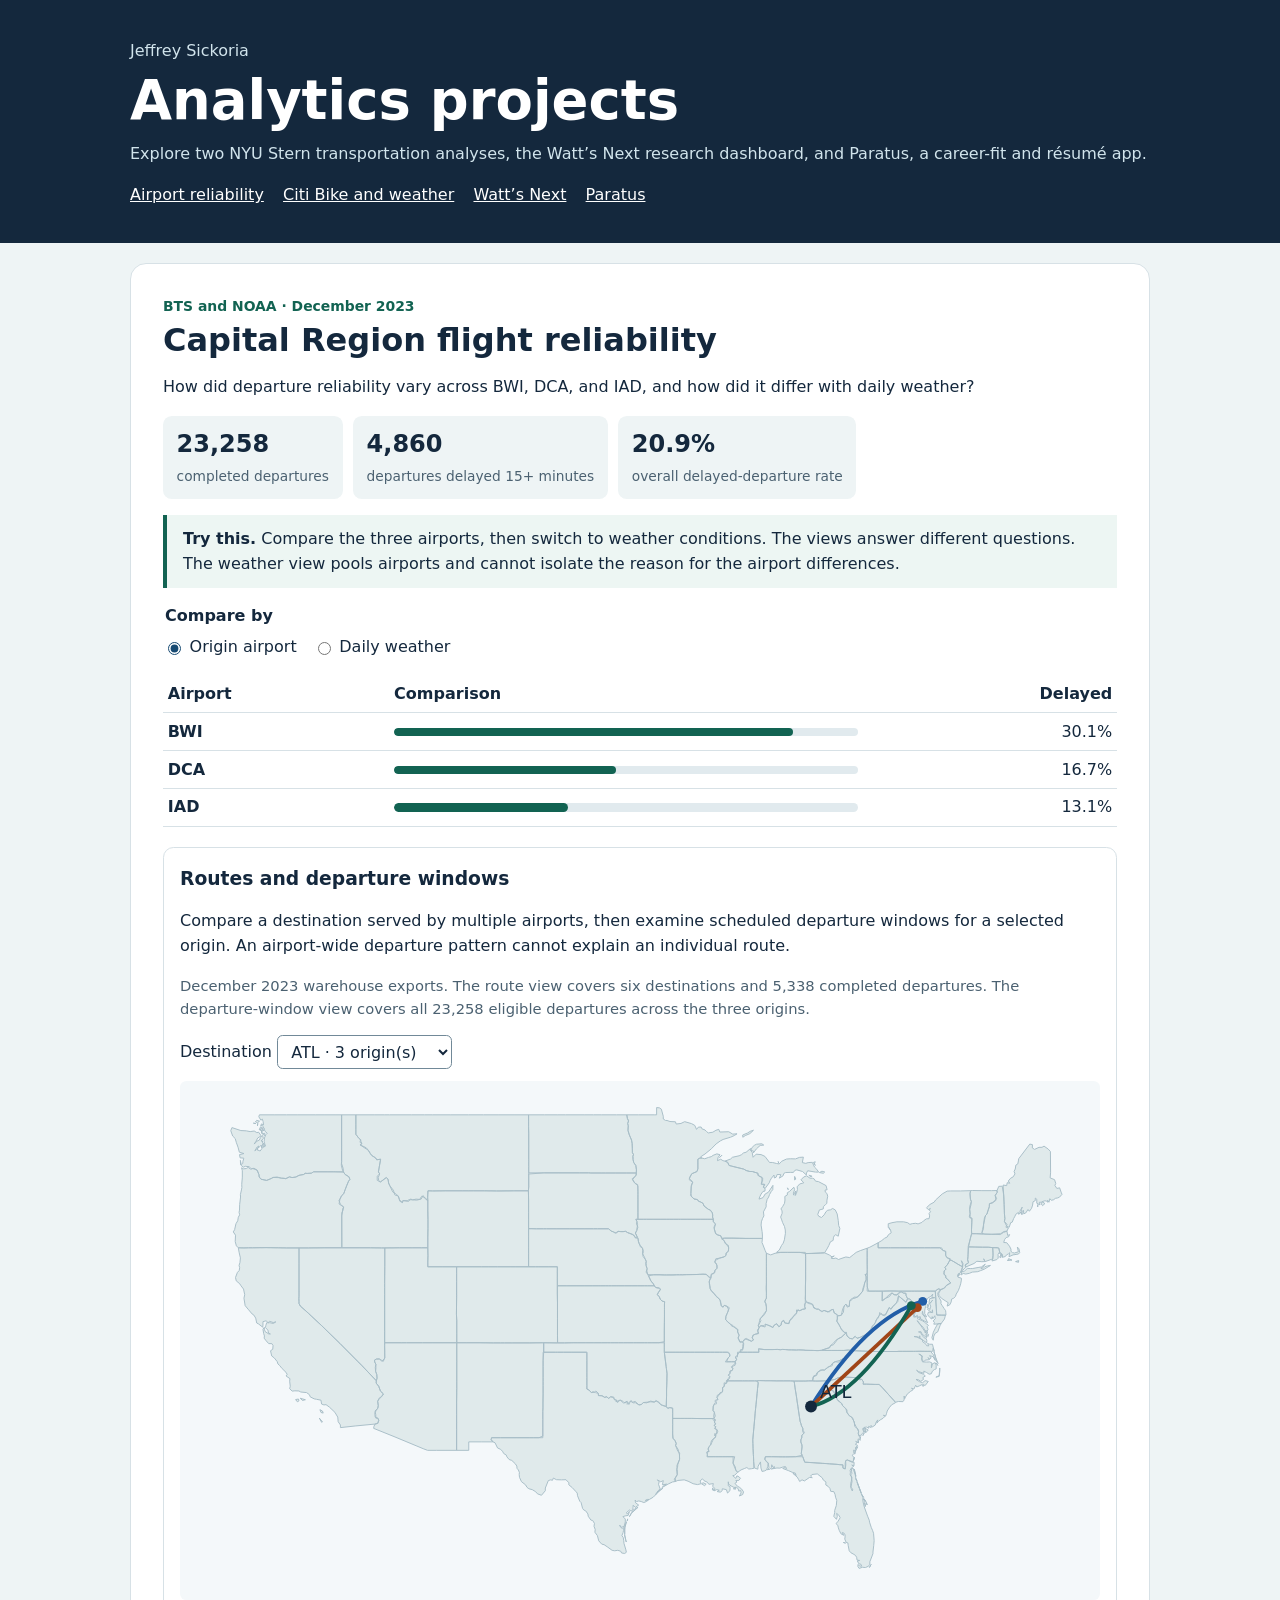
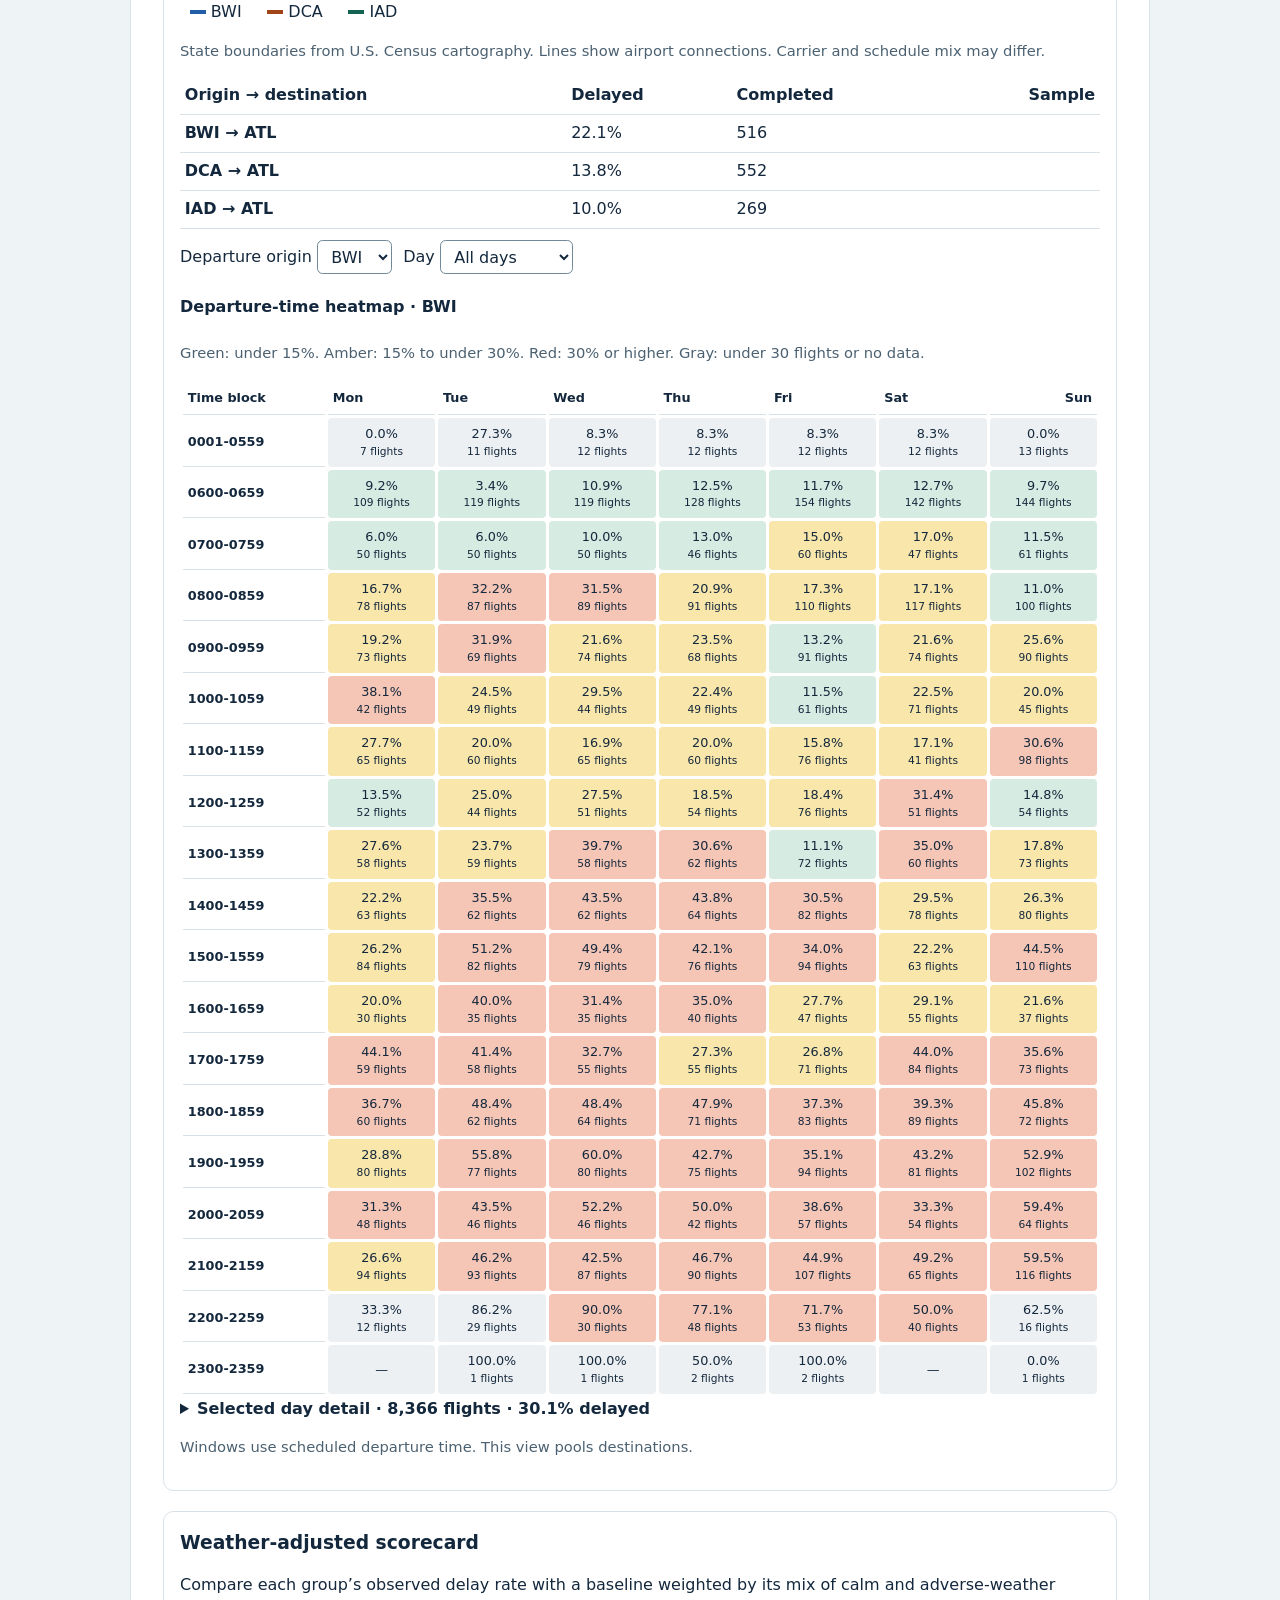
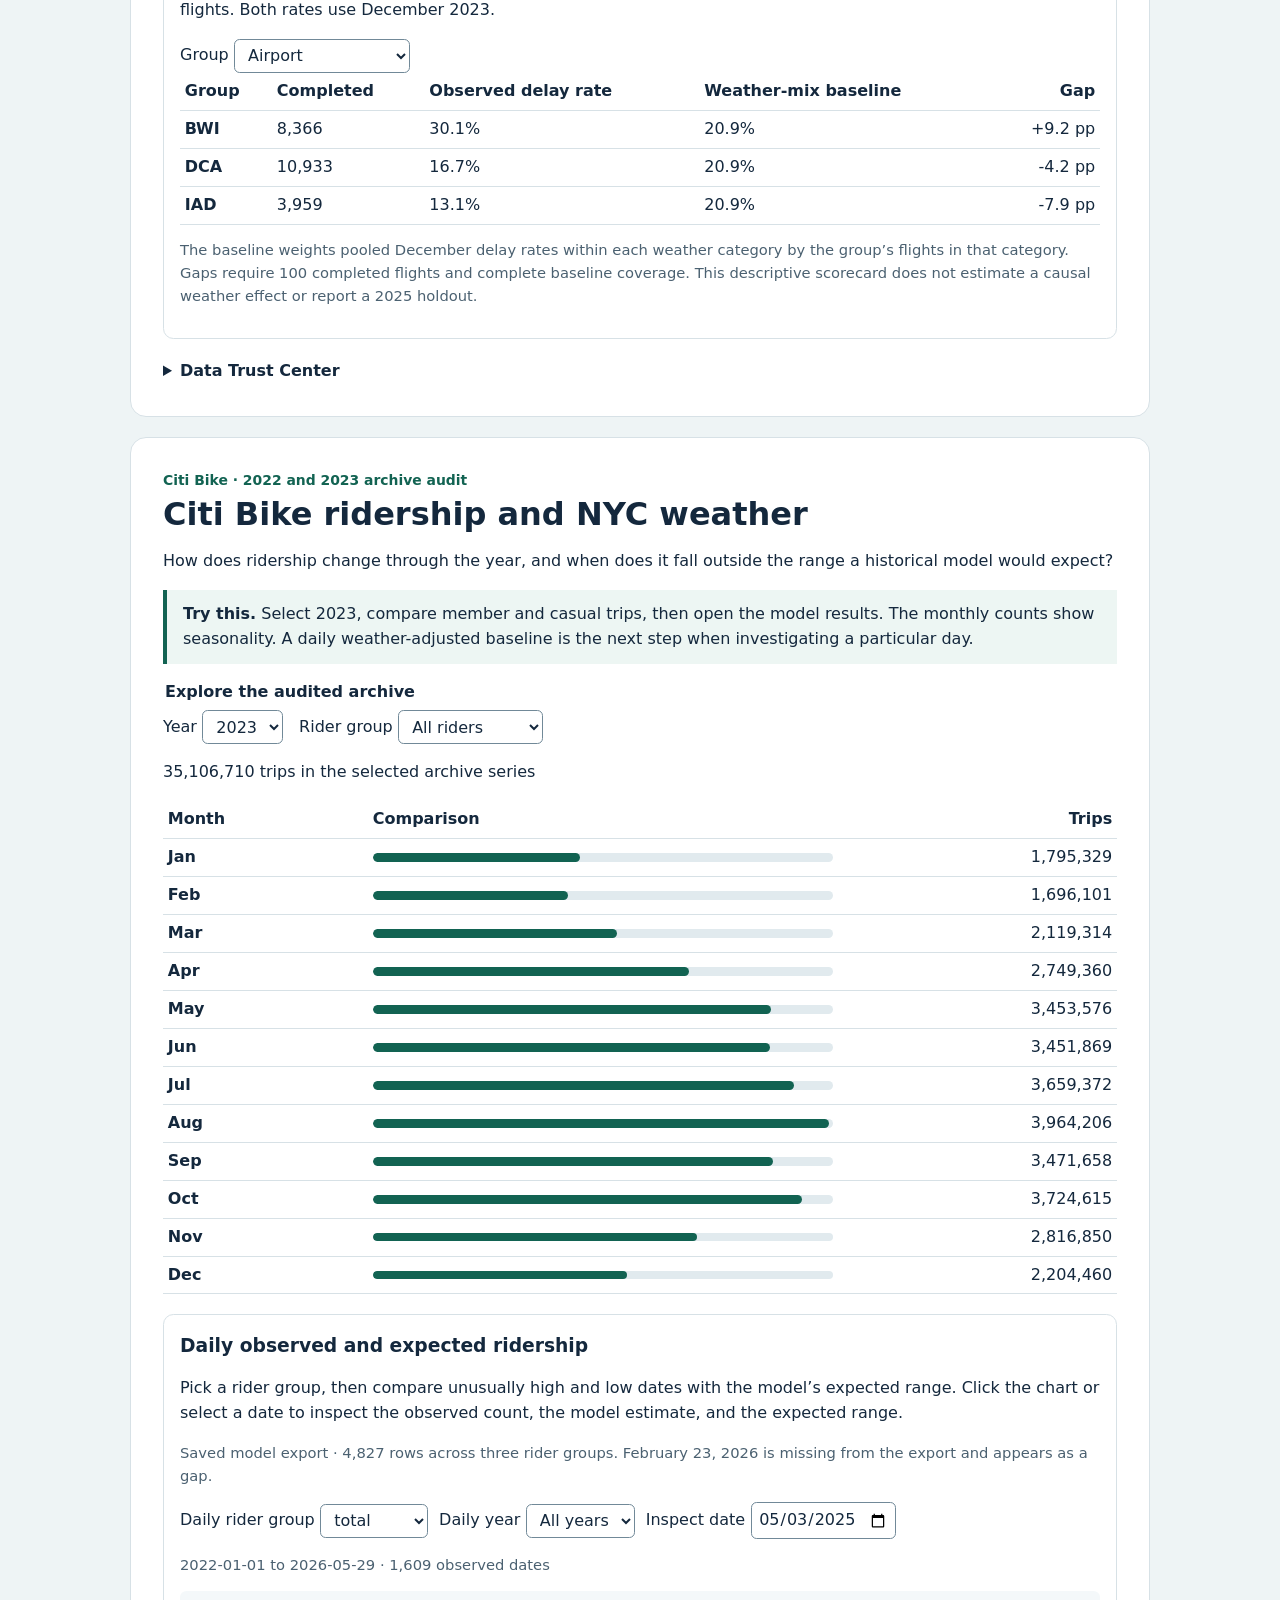
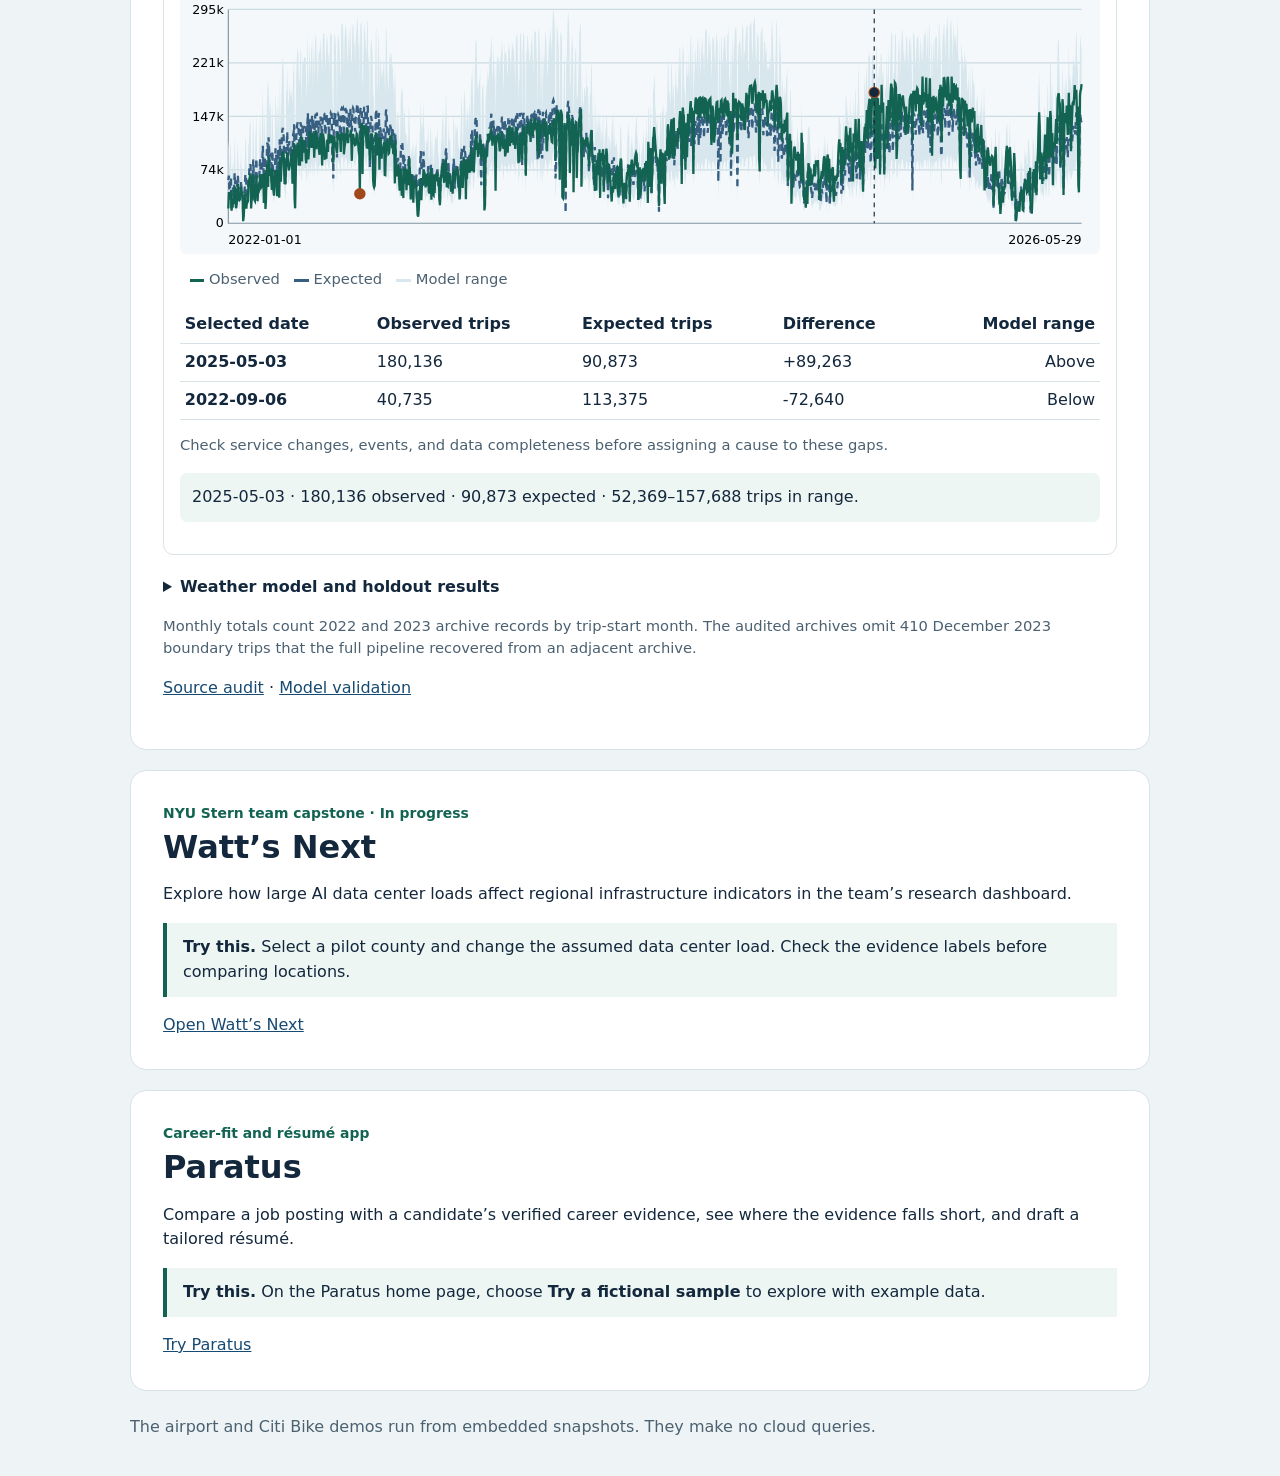
==== commit c0b17093: "Restore aviation stretch visualizations and add Citi Bike date inspection" ====
--- a/index.html
+++ b/index.html
@@ -15,11 +15,14 @@
 table{width:100%;border-collapse:collapse;text-align:left;font-variant-numeric:tabular-nums}th,td{padding:.38rem .3rem;border-bottom:1px solid var(--line)}td:last-child{text-align:right;white-space:nowrap}thead th:last-child{text-align:right}tbody th{font-weight:600}.bar{height:.55rem;min-width:9rem;border-radius:.3rem;background:#e1eaee;overflow:hidden}.fill{display:block;background:var(--green);height:100%;border-radius:inherit}summary{cursor:pointer;font-weight:650}footer{padding:.25rem 0 1rem;color:var(--muted)}
 .panel{margin:1.25rem 0;padding:1rem;border:1px solid var(--line);border-radius:.65rem}.panel h3{margin-top:0}.chart{width:100%;height:auto;display:block;background:#f4f8fa;border-radius:.4rem}.controls{display:flex;flex-wrap:wrap;gap:.7rem;margin:.7rem 0}.scroll{overflow-x:auto}.panel input[type=file]{max-width:100%}.table-note{margin:.45rem 0}.flag{color:#7c3d0b;font-weight:650}.legend-key{display:inline-block;width:1em;height:.25em;margin-left:.6rem;vertical-align:middle}
 @media(max-width:540px){.bar{min-width:3rem}.panel{padding:.6rem}}
+.heatmap{min-width:660px;border-collapse:separate;border-spacing:3px;font-size:.8rem}.heatmap td,.heatmap td:last-child{text-align:center;border:0;border-radius:.25rem;white-space:nowrap}.heatmap small{display:block}.h-low{background:#d6ebe1}.h-mid{background:#f8e6ab}.h-high{background:#f5c5b5}.h-muted{background:#edf0f2}.readout{padding:.75rem;background:#edf6f3;border-radius:.45rem}.interactive-chart{cursor:crosshair}.map-key{display:flex;gap:.5rem 1rem;flex-wrap:wrap}.map-key span{white-space:nowrap}input[type=date]{font:inherit;color:var(--ink);border:1px solid #718998;border-radius:.35rem;padding:.25rem .4rem;background:white}
 </style>
 </head>
 <body>
 <header><p>Jeffrey Sickoria</p><h1>Analytics projects</h1><p>Explore two NYU Stern transportation analyses, the Watt’s Next research dashboard, and Paratus, a career-fit and résumé app.</p><nav aria-label="Projects"><a href="#airport">Airport reliability</a><a href="#bike">Citi Bike and weather</a><a href="#watts">Watt’s Next</a><a href="#paratus">Paratus</a></nav></header>
 <main>
+<script id="us-state-path" type="application/json">"M401.9,202.1L406.9,202.1L411.3,202.1L413.8,202.2L414.1,203.8L414.5,206.8L414.7,208.1L415.2,211.1L415.6,213.8L415.8,215.3L416.4,219.2L416.7,221.4L417.4,225.9L417.9,229.3L418.4,230.8L418.9,232.6L419.7,233.9L420.0,235.6L420.8,237.0L419.1,238.7L419.0,240.5L418.4,241.8L418.3,243.2L419.1,245.2L419.2,246.6L418.9,249.3L418.7,251.1L419.4,252.2L415.0,253.2L409.7,253.3L408.2,253.3L406.2,253.3L403.3,253.3L398.7,253.2L394.5,253.2L394.1,254.9L395.2,256.5L396.4,257.4L396.1,259.8L395.3,262.1L393.9,262.8L392.2,263.1L391.5,260.8L391.2,256.7L389.6,259.6L389.4,261.6L387.1,260.8L386.6,256.6L386.5,253.2L386.4,251.7L386.2,247.6L386.1,244.3L386.0,241.8L386.4,237.5L386.8,233.0L387.2,228.5L387.6,223.9L387.9,220.8L388.2,218.1L388.6,214.1L388.9,210.7L389.1,208.9L389.2,207.4L389.7,203.4L388.6,202.1L390.7,201.9L394.4,202.0L398.1,202.0L401.9,202.1ZM331.6,182.8L333.7,182.8L336.4,182.8L339.0,182.8L343.5,182.8L346.7,182.8L350.3,182.8L355.0,182.8L357.1,182.8L360.3,182.8L363.6,182.8L365.6,182.8L369.1,182.8L370.4,184.1L370.6,185.4L369.4,186.6L367.5,189.3L371.6,189.2L374.1,189.2L374.6,190.4L373.5,190.9L371.7,192.6L372.6,193.9L372.1,195.1L370.7,195.5L370.8,196.9L369.6,198.2L370.5,199.2L370.4,200.4L369.1,201.7L368.8,203.1L367.2,204.1L366.7,205.9L365.6,206.6L365.7,208.1L365.6,209.5L363.9,210.1L362.9,212.1L361.9,213.3L362.5,214.5L360.6,215.3L360.8,216.6L360.1,217.8L359.4,219.1L359.3,220.4L359.2,222.0L360.1,223.2L360.7,225.8L359.9,227.5L357.3,227.5L351.1,227.5L344.8,227.4L342.2,227.4L339.8,227.4L337.4,227.4L334.3,227.4L332.0,227.4L332.0,224.1L332.0,220.5L330.1,220.1L328.7,220.6L327.7,219.4L327.8,215.6L327.9,212.4L327.9,208.3L328.0,205.5L328.1,202.8L328.2,197.2L327.8,193.8L327.6,192.3L327.1,187.9L326.4,182.8L331.6,182.8ZM177.2,176.4L186.5,176.4L186.5,189.2L186.5,202.5L186.5,207.4L186.4,217.6L186.4,224.9L186.4,230.4L186.4,234.9L186.4,248.9L172.7,248.9L166.8,248.9L163.9,247.8L144.9,239.9L130.5,234.1L130.7,232.8L131.4,231.2L133.3,230.7L133.9,228.7L133.4,227.3L132.0,227.2L131.9,224.7L131.4,222.4L133.3,220.5L133.6,218.7L133.2,215.8L134.2,214.4L135.9,212.6L137.1,210.9L135.1,209.0L133.9,205.7L132.2,203.6L132.3,202.0L132.8,200.2L132.6,197.8L131.8,195.6L132.0,194.1L132.0,190.9L131.2,189.4L131.1,188.1L132.3,187.4L134.4,187.3L136.1,189.0L138.0,186.7L137.9,178.4L137.9,176.4L149.1,176.4L152.6,176.4L163.5,176.4L169.9,176.4L177.2,176.4ZM95.5,230.1L93.9,227.2L96.0,229.7ZM96.5,223.8L95.0,223.4L94.3,221.5L96.0,222.4L96.5,223.8ZM79.1,216.2L77.9,214.7L79.8,214.3L80.2,215.5ZM82.5,215.3L81.0,213.8L84.5,214.8L82.5,215.3ZM58.0,112.3L66.2,112.4L71.7,112.5L80.2,112.5L80.2,122.8L80.2,141.6L80.2,145.1L80.1,146.8L80.2,148.7L80.2,149.9L81.1,151.7L84.3,154.5L86.7,156.7L88.4,158.3L95.5,164.9L101.2,170.5L107.7,176.8L120.0,189.2L122.4,191.6L132.3,202.0L132.2,203.6L133.9,205.7L135.1,209.0L137.1,210.9L135.9,212.6L134.2,213.7L133.2,215.8L133.6,218.7L133.3,220.5L132.3,222.0L131.3,223.7L131.5,226.5L133.4,227.3L133.9,228.7L133.3,230.7L131.4,231.2L118.0,232.5L108.1,233.6L108.1,231.8L106.6,229.6L106.3,226.5L104.4,223.3L100.7,219.8L98.4,218.1L97.0,218.3L95.4,217.7L95.0,215.1L92.0,214.5L90.4,214.2L87.8,212.9L87.2,211.4L85.3,210.0L81.4,209.6L80.1,208.9L77.4,208.8L75.6,209.0L73.9,207.4L74.3,205.7L73.9,202.3L74.1,200.6L71.5,198.8L72.2,197.7L71.4,196.3L68.8,193.8L67.2,191.8L66.0,190.7L65.5,189.1L63.6,186.7L61.8,185.3L61.0,181.8L62.5,180.8L62.7,178.3L61.9,177.0L59.8,177.0L58.0,175.0L56.7,173.3L56.9,171.8L56.4,170.3L55.9,167.3L56.8,166.0L56.9,167.3L57.3,168.8L59.7,170.4L60.9,170.5L59.7,170.0L59.2,167.9L57.6,166.2L57.8,164.9L58.4,162.9L60.5,162.9L62.9,163.4L64.6,162.3L62.8,162.8L60.3,161.9L59.5,163.0L58.0,161.6L55.9,162.2L55.9,164.5L55.7,165.9L52.9,163.7L51.7,163.1L51.0,159.8L49.8,157.8L48.6,157.0L45.9,153.8L43.9,151.4L43.1,146.4L43.6,144.0L42.8,140.2L41.1,138.0L40.3,136.7L37.9,134.7L37.4,132.4L38.7,129.0L39.9,127.7L40.2,125.8L39.8,124.3L40.4,122.3L40.7,119.2L39.9,115.8L39.3,112.4L43.1,112.5L46.1,112.4L48.9,112.4L58.0,112.3ZM212.9,125.2L214.1,125.2L223.0,125.2L226.3,125.2L234.9,125.2L239.5,125.2L241.4,125.2L248.4,125.2L254.3,125.2L254.3,128.4L254.3,132.4L254.3,138.0L254.3,143.5L254.4,149.1L254.4,154.7L254.4,160.2L254.4,167.0L254.4,171.4L254.4,176.5L245.1,176.4L235.3,176.5L224.2,176.5L218.7,176.5L215.9,176.5L211.4,176.5L202.2,176.4L192.9,176.4L186.5,176.4L186.5,170.2L186.5,165.1L186.5,161.6L186.3,157.2L186.4,146.1L186.4,144.4L186.4,142.3L186.4,135.2L186.4,129.6L186.4,125.2L197.4,125.2L203.2,125.2L207.7,125.2L212.9,125.2ZM535.6,111.9L540.9,112.0L544.5,112.0L547.7,112.3L547.9,115.9L547.9,117.6L547.7,119.9L542.6,121.7L541.6,119.8L542.4,121.7L540.4,121.8L537.0,121.5L535.1,123.0L529.7,125.3L529.1,124.0L531.4,122.5L530.8,120.5L531.0,118.5L531.1,116.7L531.4,111.8L535.6,111.9ZM497.1,153.2L496.4,152.0L498.2,152.2L497.1,153.2ZM512.6,140.5L510.7,142.9L510.9,144.8L511.7,146.1L512.9,148.3L512.8,150.0L513.7,151.4L514.9,153.3L516.0,154.8L516.1,156.1L516.2,157.8L513.4,157.8L510.0,157.7L509.9,156.4L509.7,153.0L509.4,149.0L509.4,147.7L509.3,146.0L509.0,141.6L510.9,140.1L512.6,140.5ZM464.6,327.9L465.8,325.7L464.6,327.9ZM447.0,311.0L448.6,311.4L447.0,311.0ZM460.7,280.6L459.3,278.5L460.7,280.6ZM459.1,277.7L457.4,273.3L456.8,271.6L456.4,270.3L457.5,273.3L459.1,277.7ZM456.3,269.8L455.5,267.9L456.3,269.8ZM454.8,262.8L455.5,266.4L455.0,264.9L454.3,262.8L454.2,261.5L454.8,262.8ZM467.0,318.5L466.4,320.1L464.9,324.0L464.9,325.7L464.0,327.0L461.9,327.9L459.9,327.7L457.7,328.5L456.8,327.1L457.0,325.8L457.9,326.8L459.4,327.0L458.9,325.7L457.5,325.4L456.5,323.5L458.0,323.1L456.3,322.9L456.0,321.0L455.2,319.7L453.6,318.7L452.1,317.9L451.0,316.6L450.3,313.0L450.1,311.3L448.9,310.9L448.0,308.7L448.2,307.3L448.2,305.9L447.6,304.8L446.3,304.3L447.3,306.2L445.4,305.1L444.3,302.9L443.7,301.2L443.3,299.4L442.1,298.3L443.5,296.7L444.9,294.3L444.0,292.6L442.5,291.4L443.0,293.3L442.4,295.4L440.6,293.4L441.2,290.9L441.2,289.4L442.3,286.1L442.6,282.7L441.8,280.5L441.5,278.8L440.7,276.8L438.5,276.5L438.0,274.6L436.8,273.2L435.2,272.2L435.3,270.2L433.5,268.9L432.9,267.5L429.5,264.8L425.9,265.2L425.0,266.3L426.1,267.3L424.2,267.2L420.8,269.5L419.2,268.8L417.6,269.9L416.8,268.4L415.9,266.9L413.0,264.4L414.2,264.8L415.2,265.8L414.7,264.3L412.6,263.7L410.1,262.6L406.2,261.1L407.6,260.5L408.8,261.2L408.0,259.8L406.2,260.2L404.2,260.9L402.3,260.8L398.5,261.5L401.0,260.1L399.6,260.3L398.8,258.6L398.6,260.5L397.7,261.6L395.8,262.0L396.9,260.7L396.4,257.4L395.2,256.5L394.1,254.9L394.5,253.2L398.7,253.2L402.4,253.2L406.2,253.3L408.2,253.3L409.7,253.3L414.9,253.2L419.7,253.2L421.0,256.9L425.7,257.2L428.6,257.4L431.9,257.6L433.2,257.7L435.6,257.8L437.8,258.0L442.1,258.3L444.3,258.5L446.7,258.7L446.8,260.9L448.3,261.4L448.7,258.8L448.6,255.9L449.7,255.4L452.6,256.8L454.3,257.0L454.2,259.4L452.7,258.8L454.0,259.7L452.4,260.9L451.6,262.3L451.8,263.6L451.6,265.5L452.6,266.8L452.6,268.1L452.9,269.6L452.7,271.0L452.0,274.0L453.1,276.3L453.4,275.0L452.1,273.7L452.0,271.2L452.4,269.8L452.8,267.4L452.0,265.5L452.8,264.4L452.5,263.0L452.6,261.0L454.2,261.5L454.3,262.8L455.0,264.8L455.5,268.2L456.2,269.8L456.5,271.0L457.4,273.3L458.8,277.2L460.6,281.5L462.0,283.2L461.0,281.5L462.6,284.1L463.1,285.7L462.5,284.2L461.7,286.9L461.2,284.0L461.0,282.4L460.1,281.5L460.3,283.6L461.1,286.9L463.4,293.3L464.5,296.0L464.7,297.3L465.9,301.0L466.7,302.8L467.4,304.8L467.8,309.8L467.5,313.1L467.0,317.5ZM453.9,255.8L454.5,253.5L453.9,255.8ZM455.3,249.3L454.7,251.5L454.8,249.2ZM455.8,248.4L455.3,247.1L456.8,246.5L455.8,248.4ZM457.2,244.0L457.1,242.3L457.2,244.0ZM458.7,239.6L458.5,241.0L458.7,239.6ZM456.3,243.8L455.1,244.8L456.6,245.5L455.3,247.3L455.6,249.1L453.9,248.8L454.2,251.1L453.1,252.2L454.2,253.9L453.6,256.7L449.7,255.4L448.6,255.9L448.3,257.6L448.3,261.4L446.8,260.9L446.7,258.7L444.7,258.6L443.1,258.4L437.8,258.0L436.1,257.9L433.2,257.7L431.9,257.6L429.3,257.4L426.7,257.2L421.0,256.9L419.7,253.2L418.7,251.1L418.9,249.3L419.2,246.6L419.1,245.2L418.5,243.4L418.4,241.8L419.0,240.5L419.1,238.7L420.4,237.5L419.6,236.2L419.7,233.9L418.9,232.6L418.4,230.8L417.9,229.3L417.4,226.2L416.8,222.1L416.4,219.2L415.9,216.1L415.6,213.8L415.2,211.1L414.7,208.1L414.5,206.8L414.1,203.8L413.8,202.2L415.1,202.2L417.1,202.2L419.9,202.2L421.5,202.2L423.4,202.1L426.3,202.1L428.1,202.2L430.0,202.2L433.8,202.1L438.0,202.0L436.8,203.6L435.7,205.6L438.1,207.9L439.2,208.6L440.4,208.9L441.3,211.1L443.0,214.6L445.9,217.3L446.5,218.7L447.7,220.0L448.7,220.8L449.4,223.2L450.2,224.4L451.1,225.6L452.5,226.4L454.4,229.7L454.7,232.8L456.7,234.5L457.3,236.1L457.1,237.5L457.4,238.9L458.1,240.0L458.5,242.1L457.0,241.2L457.0,243.9L455.4,242.8L456.3,243.8ZM359.4,93.2L359.4,94.9L360.9,96.3L359.8,98.6L361.0,102.9L362.5,103.8L364.4,104.3L365.0,105.9L366.6,107.5L367.4,109.5L369.6,110.8L369.7,113.3L369.5,114.8L368.1,115.9L367.9,117.6L366.7,118.5L363.6,119.4L361.1,119.8L360.4,122.1L361.6,123.1L361.9,126.2L360.6,127.5L360.4,129.1L358.1,130.2L357.9,133.0L354.6,130.3L352.4,130.2L350.1,130.3L348.4,130.4L345.6,130.4L341.2,130.5L338.5,130.6L336.7,130.6L334.6,130.6L332.2,130.7L330.2,130.7L327.8,130.7L326.3,130.7L323.5,130.6L320.8,130.6L319.1,130.6L315.3,130.5L314.1,128.8L314.8,126.5L314.2,124.5L314.2,123.2L314.2,121.5L313.6,120.2L313.0,118.7L311.8,116.5L312.4,114.9L311.7,112.7L310.3,111.8L309.5,109.7L308.9,108.0L308.7,106.1L306.9,102.5L307.8,100.8L308.0,99.0L308.4,96.9L307.9,94.6L307.2,93.2L308.6,93.2L312.5,93.2L314.3,93.2L318.3,93.2L323.5,93.2L328.1,93.2L330.0,93.2L332.7,93.2L335.8,93.2L337.3,93.2L341.6,93.2L346.4,93.2L351.0,93.2L354.4,93.2L359.4,93.2ZM118.5,22.8L118.5,29.2L118.5,32.8L118.5,35.9L120.6,38.7L121.7,39.5L122.0,40.8L122.6,42.3L121.3,43.0L123.3,43.9L125.6,45.1L126.9,46.7L128.2,48.8L129.2,50.2L131.8,51.8L132.6,53.1L135.2,52.7L133.7,61.3L134.6,62.6L132.9,64.1L132.9,66.9L135.0,68.1L139.0,65.1L140.2,66.2L140.6,68.8L141.4,70.6L143.8,73.6L144.8,76.8L147.1,77.5L148.0,80.1L149.9,82.0L150.2,80.6L153.2,80.7L154.3,80.0L156.8,80.1L159.1,79.6L161.5,79.8L162.9,77.7L165.4,78.8L167.0,80.7L167.0,87.0L167.1,93.2L167.1,95.6L167.1,99.3L167.0,105.8L167.0,112.4L162.6,112.4L156.7,112.4L148.1,112.4L138.0,112.5L135.7,112.5L128.3,112.4L121.3,112.4L109.1,112.4L109.0,90.9L109.0,88.8L109.9,87.0L110.3,84.9L108.2,83.2L107.1,80.6L108.9,77.3L110.3,76.0L111.4,73.0L112.3,70.6L113.6,67.5L114.5,66.3L113.8,64.5L111.3,63.0L110.1,61.3L109.5,60.0L108.7,56.7L108.9,54.3L108.9,46.8L108.9,45.1L108.9,43.7L108.9,35.9L108.9,24.8L108.9,22.8L118.5,22.8ZM367.1,105.9L371.9,105.9L377.0,106.0L381.5,106.1L383.1,106.1L387.6,106.1L392.5,106.1L392.2,108.8L392.9,110.5L394.4,114.4L395.2,116.1L395.2,119.2L395.2,121.4L395.2,123.1L395.2,125.1L395.2,128.6L395.2,131.7L395.2,136.1L395.1,139.5L395.2,143.0L395.2,144.7L395.2,146.4L394.5,147.5L394.2,148.8L394.8,150.1L395.2,152.0L395.2,154.8L394.0,156.3L393.1,157.5L390.9,160.6L389.7,165.0L390.3,166.2L389.1,167.9L390.0,169.9L387.9,170.6L386.6,171.0L385.6,173.1L386.5,174.5L385.1,175.4L381.6,173.5L379.3,175.6L377.8,176.3L376.1,173.2L376.8,171.3L375.8,169.2L375.9,167.5L374.4,166.8L372.7,164.8L371.2,164.1L369.2,162.5L367.7,160.7L367.9,158.6L368.6,156.9L369.4,155.1L369.6,153.7L368.5,151.8L366.8,151.2L366.0,152.4L364.8,151.6L364.2,147.9L362.1,145.7L359.8,143.1L358.5,142.0L357.3,140.0L357.3,138.7L356.6,135.4L357.4,133.2L358.1,130.2L359.7,129.8L360.6,127.5L361.9,126.2L362.0,124.3L360.4,122.1L360.8,120.9L363.6,119.4L366.7,118.5L367.9,117.6L368.1,115.9L369.5,114.8L369.7,113.3L369.7,112.0L368.1,109.9L366.6,107.5L365.0,106.4L367.1,105.9ZM412.1,115.5L416.9,115.5L421.4,115.5L421.6,118.4L421.6,119.8L421.6,121.7L421.6,125.3L421.6,128.7L421.6,130.7L421.6,133.5L421.5,137.9L421.5,141.5L421.5,143.5L421.4,146.9L421.4,149.5L421.0,152.1L421.5,153.5L419.5,153.9L417.7,154.8L416.5,154.2L415.6,156.1L413.8,157.9L412.5,160.2L411.0,161.3L410.5,163.5L407.5,163.0L406.8,161.3L405.5,162.1L405.1,164.5L403.6,165.6L402.1,163.6L400.5,164.5L399.6,166.1L397.7,165.2L395.9,164.4L394.5,163.9L394.3,165.8L391.3,164.9L390.3,166.2L389.7,165.0L391.5,161.5L390.7,160.3L393.1,158.3L394.0,157.1L395.2,154.8L395.2,152.7L394.8,150.1L394.1,148.8L394.5,147.5L395.2,146.4L395.2,144.7L395.2,143.0L395.1,139.5L395.2,136.1L395.2,131.9L395.2,128.6L395.2,125.1L395.2,123.1L395.2,121.4L395.2,119.2L395.2,116.1L398.1,117.2L401.0,116.1L404.9,115.5L407.8,115.5L409.4,115.5L412.1,115.5ZM260.5,138.0L266.9,138.0L272.3,138.0L277.8,138.0L282.2,138.0L286.6,138.0L288.7,138.0L290.9,138.0L294.3,138.0L299.7,138.0L304.1,138.0L308.5,138.0L310.7,138.0L312.9,138.0L315.0,138.0L319.4,138.0L320.7,139.2L322.3,139.7L323.9,140.3L322.2,142.8L321.7,144.0L323.0,145.4L323.7,147.1L324.9,148.3L326.6,148.8L326.5,150.2L326.5,152.8L326.5,154.1L326.5,157.5L326.5,162.8L326.4,167.8L326.4,171.7L326.4,175.7L322.6,176.4L318.7,176.4L315.1,176.4L313.3,176.4L307.9,176.4L305.7,176.4L301.9,176.4L298.8,176.4L295.5,176.4L292.5,176.4L290.2,176.4L288.3,176.4L283.9,176.4L279.5,176.4L274.2,176.4L268.1,176.4L265.0,176.4L259.1,176.5L254.5,176.5L254.4,171.4L254.4,168.2L254.4,160.2L254.4,155.7L254.4,150.2L254.3,143.5L254.3,138.0L260.5,138.0ZM423.4,149.9L426.3,150.5L427.1,152.4L428.9,153.7L430.3,153.8L432.3,155.4L434.0,154.6L436.5,155.7L438.8,154.3L440.2,153.9L440.9,156.3L442.3,157.1L443.0,158.2L443.0,160.4L442.6,161.8L444.2,164.1L444.8,165.5L445.6,166.9L447.6,169.3L449.1,169.5L445.8,172.6L443.4,173.8L441.9,174.8L440.4,176.7L438.4,178.3L437.8,179.7L434.6,180.7L432.5,181.5L430.1,181.7L427.2,181.6L421.9,181.5L419.9,181.3L417.0,181.2L415.5,181.3L412.0,181.2L410.3,181.2L408.0,181.0L406.0,180.9L404.6,181.1L402.6,180.9L399.7,181.0L397.0,181.0L394.1,181.0L389.9,180.5L390.1,182.8L385.9,182.8L382.7,182.8L377.5,182.8L377.7,181.1L379.2,180.9L379.7,179.2L379.9,177.1L379.3,175.6L380.7,173.7L385.1,175.4L386.5,174.5L385.6,173.1L386.0,171.4L387.9,170.6L389.8,170.3L389.3,169.0L390.3,166.2L391.3,164.9L393.5,164.9L394.5,163.9L395.9,164.4L397.4,164.9L399.6,166.1L400.5,164.5L402.1,163.6L403.6,165.6L405.1,164.5L405.2,163.0L406.8,161.3L407.5,163.0L410.0,163.6L411.0,161.3L412.0,159.9L413.5,158.7L415.5,156.9L415.5,154.3L417.7,154.8L419.5,153.9L421.5,153.5L421.0,152.1L420.9,150.4L422.1,148.9L423.4,149.9ZM360.2,276.1L358.8,275.6L358.9,274.2L360.2,276.1ZM374.4,275.1L372.9,274.8L374.6,274.0ZM353.5,272.7L351.5,271.5L352.5,270.7L354.6,271.7L353.5,272.7ZM376.8,266.8L377.7,267.7L376.6,269.2L374.6,269.2L375.3,270.3L374.0,271.2L375.7,273.1L377.0,273.8L378.5,275.0L379.8,276.9L379.2,278.7L377.0,279.7L378.1,277.6L377.9,276.0L376.6,276.4L376.1,274.7L375.0,273.8L373.3,273.9L371.4,272.9L369.6,271.6L369.5,270.1L369.6,271.5L369.4,272.7L370.7,273.3L370.7,274.7L370.6,276.1L369.0,277.7L368.2,275.4L365.5,274.8L365.3,276.1L364.3,277.1L362.0,276.7L363.4,275.8L361.7,275.4L360.3,276.0L360.3,274.5L359.0,273.1L359.4,271.3L356.4,271.8L355.4,270.4L353.2,269.4L352.1,268.1L350.5,269.5L351.2,271.4L348.7,272.0L345.8,271.4L342.4,269.7L339.8,268.8L335.5,269.2L333.9,269.9L333.1,268.4L335.1,265.3L335.2,262.9L334.9,260.9L334.9,259.1L336.7,254.9L336.6,253.1L336.7,250.8L335.4,249.3L334.0,245.7L334.4,244.2L333.6,242.4L332.2,240.7L332.0,237.9L332.0,235.4L332.0,231.5L332.0,229.1L332.0,227.4L334.2,227.4L337.0,227.4L339.8,227.4L342.2,227.4L344.8,227.4L351.1,227.5L357.0,227.5L358.9,227.5L359.8,228.9L360.6,227.8L360.1,229.8L360.9,231.1L360.0,232.2L361.1,233.0L360.4,234.2L361.8,234.9L362.4,236.1L361.6,237.9L360.3,237.7L361.0,238.8L360.8,240.2L359.7,240.9L359.1,242.1L358.4,243.6L357.6,245.3L356.5,246.4L355.9,248.0L356.5,249.7L355.1,250.0L355.4,251.7L355.3,253.2L359.8,253.2L363.2,253.2L365.7,253.2L367.8,253.2L372.8,253.2L372.7,257.5L373.4,259.4L374.6,262.3L375.8,263.7L373.8,265.7L372.5,266.0L374.6,267.8L375.3,266.1L376.8,266.8ZM565.1,122.2L563.1,121.7L565.2,121.0ZM557.7,121.3L558.4,119.7L560.7,120.7L558.0,120.9ZM561.4,117.2L558.7,118.4L559.2,115.7L558.3,116.5L557.0,117.2L556.2,118.3L554.3,118.8L554.2,116.8L552.4,115.3L551.8,112.6L547.7,112.3L544.8,112.0L540.9,112.0L536.0,111.9L531.4,111.8L532.7,105.9L533.5,102.9L535.9,102.9L541.3,103.1L543.1,103.2L546.5,103.3L552.7,103.5L554.9,102.1L557.3,101.2L557.8,104.1L559.1,103.5L558.4,105.0L556.7,105.5L555.7,106.9L555.1,108.8L557.2,109.0L559.0,111.3L560.0,113.3L560.0,114.8L561.1,115.7L562.4,115.9L565.0,115.1L564.3,111.9L565.4,113.1L565.9,115.6L565.1,116.6L561.4,117.2ZM503.4,152.9L504.0,150.3L504.6,151.8L503.4,152.9ZM515.7,158.5L515.2,160.4L513.0,163.4L510.7,163.7L508.0,163.9L508.4,162.7L507.6,161.7L509.0,160.2L508.7,158.2L507.4,160.2L506.9,158.8L506.6,160.4L505.4,159.5L503.8,157.5L504.4,155.7L507.2,156.1L507.1,154.2L506.7,156.2L503.7,153.9L504.4,152.8L505.3,154.0L505.9,151.8L505.2,150.2L507.2,147.7L505.8,149.4L504.7,150.1L505.2,146.7L508.6,146.0L506.6,145.9L507.3,143.6L506.0,145.2L504.2,146.1L503.1,147.9L501.9,147.7L502.9,149.6L502.5,151.9L502.2,153.2L501.9,154.5L501.9,156.8L503.2,159.0L500.8,157.6L500.4,155.2L500.2,156.7L502.3,159.5L503.9,162.9L501.9,161.9L499.2,160.4L498.6,158.6L498.9,160.2L497.5,159.2L496.9,157.9L495.3,159.0L494.7,157.5L496.5,154.8L497.1,153.2L498.2,152.2L497.3,151.2L494.1,150.1L492.8,149.8L492.8,147.9L491.8,146.9L490.3,146.7L489.3,144.5L489.2,143.1L487.4,142.9L485.9,141.9L485.0,142.9L483.1,144.2L481.2,144.0L479.8,142.8L478.2,145.2L475.3,146.6L473.2,148.2L473.3,141.6L478.6,141.5L483.9,141.6L486.6,141.6L492.7,141.6L495.2,141.6L497.3,141.6L499.4,141.6L501.5,141.6L504.7,141.6L509.0,141.6L509.3,146.0L509.4,147.7L509.4,149.0L509.7,153.0L509.8,155.5L510.0,157.7L513.4,157.8L515.9,157.8ZM578.0,84.9L578.1,83.2L578.0,84.9ZM581.3,84.0L580.4,82.8L581.1,81.4L582.9,82.6L581.3,84.0ZM567.5,89.8L567.1,86.5L567.6,85.0L566.0,87.8L567.4,90.1L566.4,88.2L565.3,89.9L565.0,88.6L563.3,89.8L562.5,91.5L561.8,92.7L560.9,95.1L559.8,95.5L558.8,98.6L557.2,97.9L555.6,94.7L555.9,92.7L555.6,89.5L555.4,83.2L555.1,76.8L554.7,70.1L557.1,70.5L557.5,68.5L559.2,68.9L558.2,67.4L559.8,65.5L561.5,64.6L562.7,62.6L562.1,60.9L562.9,59.3L563.3,56.7L564.6,55.9L565.0,53.9L565.2,52.4L572.7,42.5L574.5,42.9L574.4,45.1L575.9,46.1L578.9,44.7L580.9,44.7L582.3,43.9L585.1,45.9L586.6,47.5L586.7,61.9L586.4,65.3L589.4,66.5L590.2,69.1L589.6,70.3L590.9,72.4L592.8,72.0L593.8,74.9L594.4,76.4L592.7,78.3L591.5,78.8L589.9,79.1L588.8,80.0L587.2,80.4L586.2,79.3L585.6,81.7L584.7,80.4L584.9,81.7L583.7,80.8L582.4,80.8L580.4,81.7L579.1,81.7L579.6,83.5L577.4,82.4L577.4,79.7L576.4,78.9L576.4,80.6L574.9,81.4L574.6,83.6L573.9,85.8L572.4,87.8L571.5,86.6L569.9,89.0L568.6,89.5L568.4,87.1L567.4,88.2L567.5,89.8ZM409.9,73.3L409.4,72.0L409.9,73.3ZM414.2,66.7L414.2,64.3L415.0,66.1ZM422.3,63.9L424.7,65.6L426.2,65.5L427.4,66.0L428.3,67.5L430.3,67.8L435.4,70.5L436.1,73.3L434.7,73.5L434.9,74.9L436.0,75.8L436.5,77.7L436.0,80.3L435.9,82.5L434.9,83.4L433.6,84.7L433.5,86.2L430.9,86.9L429.8,89.9L430.4,91.1L432.3,92.0L434.1,90.2L435.4,88.0L436.5,87.1L438.4,86.8L439.8,85.9L441.6,86.9L442.9,89.6L443.6,94.0L443.9,97.4L444.7,99.4L443.6,104.6L441.9,103.6L440.9,104.3L440.3,105.7L440.2,107.4L438.3,108.4L437.2,111.0L436.0,113.2L434.4,115.8L431.7,115.9L425.9,116.2L421.6,116.3L417.8,115.5L413.3,115.5L409.4,115.5L407.8,115.5L404.9,115.5L402.0,115.5L403.9,113.9L405.4,110.8L406.5,109.3L407.3,107.0L408.0,102.6L407.9,100.4L407.4,98.1L406.1,95.4L405.5,93.6L404.8,91.7L405.8,89.1L405.7,87.5L405.0,86.2L406.2,84.5L407.4,82.4L407.7,80.2L407.6,77.8L409.3,76.8L409.3,75.3L410.8,74.4L413.7,71.6L414.2,73.2L413.4,75.6L413.5,76.9L414.2,75.3L415.1,74.1L414.6,77.2L415.4,75.8L416.1,73.1L415.9,71.3L417.6,69.4L420.4,68.6L418.5,66.6L420.3,64.7L422.3,63.9ZM425.3,64.8L423.8,63.5L425.9,64.1ZM433.6,62.2L430.9,61.7L432.6,60.8L434.5,61.3L433.6,62.2ZM428.2,56.9L426.8,54.9L428.1,54.4L427.5,55.9ZM403.5,55.4L403.1,54.2L403.5,55.4ZM384.5,45.5L384.6,46.8L385.6,48.1L386.2,51.4L388.3,49.3L390.2,49.5L391.6,49.6L394.2,50.8L397.3,54.9L399.2,54.9L402.1,55.6L403.8,55.9L405.5,54.1L408.7,52.6L411.3,52.4L414.8,52.5L417.4,51.5L420.1,51.3L419.4,55.0L421.7,55.5L423.3,55.0L426.1,54.8L427.6,58.0L429.1,59.5L430.4,61.4L428.3,61.4L423.0,60.5L422.2,62.0L422.1,63.3L419.5,61.0L415.7,59.9L414.4,60.2L413.4,61.6L411.3,61.6L408.1,61.7L407.0,62.2L406.4,63.9L403.9,65.5L404.9,63.1L402.4,63.0L401.8,64.8L400.6,65.4L400.3,63.4L398.6,65.5L397.7,67.0L397.1,68.6L394.4,72.3L393.1,71.5L394.0,69.7L391.7,69.5L392.6,67.6L392.7,65.4L390.0,64.0L389.5,62.2L385.7,61.0L384.0,61.0L381.5,60.3L380.0,59.4L371.9,57.4L370.0,56.9L369.1,54.8L367.2,54.0L371.0,52.6L372.3,51.4L376.8,50.4L378.5,49.6L379.7,48.5L381.5,48.0L384.5,45.5ZM392.1,42.3L393.4,43.2L391.0,43.4L388.4,45.8L386.4,48.5L386.4,47.2L384.6,46.8L385.6,44.7L387.0,43.4L388.5,42.6L392.1,42.3ZM384.3,33.9L386.5,33.2L384.0,35.5L380.9,36.8L379.3,37.9L379.2,36.4L382.6,35.0L384.3,33.9ZM328.2,26.6L330.2,27.3L333.9,27.5L334.4,29.0L337.6,28.6L340.1,27.4L344.7,28.7L346.9,29.9L348.1,32.6L349.3,31.1L351.2,31.0L351.7,32.2L353.8,33.0L354.9,34.1L356.0,35.0L359.1,34.5L361.2,33.2L363.1,32.6L363.8,34.4L369.8,34.2L372.5,35.8L375.4,35.6L373.5,36.8L371.0,37.9L366.0,39.4L364.1,40.4L361.3,42.4L358.1,45.7L353.8,49.2L350.9,51.1L351.6,52.1L350.2,52.0L349.0,52.7L349.0,55.9L349.0,59.2L348.4,61.0L344.9,62.5L343.6,64.7L343.2,66.6L345.5,68.2L344.6,70.2L344.3,75.8L344.0,77.2L346.4,79.5L348.7,79.9L349.4,81.0L351.0,81.6L352.5,82.5L353.2,84.3L356.1,86.5L357.4,87.0L358.7,88.8L359.0,90.3L358.9,91.7L359.4,93.2L355.6,93.2L351.0,93.2L347.5,93.2L341.8,93.2L337.3,93.2L335.8,93.2L332.7,93.2L330.0,93.2L328.1,93.2L324.1,93.2L318.9,93.2L314.3,93.2L312.5,93.2L308.6,93.2L308.6,88.7L308.6,84.3L308.6,79.8L308.6,76.5L308.6,74.3L308.6,70.6L306.4,68.7L304.9,66.5L306.5,64.6L307.4,63.4L307.5,62.0L307.6,59.9L307.2,57.0L305.8,55.0L305.4,53.1L305.2,50.7L305.6,49.5L304.9,48.3L304.8,46.5L304.7,42.0L304.3,39.8L302.8,36.3L301.9,33.4L302.1,30.2L301.7,28.6L302.3,26.9L301.5,25.2L301.1,22.8L309.1,22.8L319.6,22.8L321.2,22.8L321.2,17.9L323.1,18.1L324.4,19.0L325.7,23.8L325.7,25.6L327.2,26.6ZM354.6,130.3L357.4,133.2L356.7,134.8L356.8,137.7L357.3,140.0L357.9,141.1L359.8,143.1L361.2,145.1L363.7,147.0L364.8,151.6L366.0,152.4L366.8,151.2L368.5,151.8L370.2,152.8L369.4,155.1L368.7,156.8L367.9,158.6L367.7,160.7L368.8,162.0L371.2,164.1L371.8,165.2L374.4,166.1L375.9,167.5L375.8,169.1L376.8,171.3L376.1,173.2L377.2,175.9L378.4,175.5L379.6,176.6L379.2,178.9L379.2,180.9L378.5,182.0L376.8,182.8L375.6,184.9L374.2,186.0L375.1,187.6L374.1,189.2L371.6,189.2L368.4,189.2L369.4,186.6L370.6,185.4L370.4,184.1L369.7,182.8L365.6,182.8L363.6,182.8L360.3,182.8L357.6,182.8L355.0,182.8L350.6,182.8L346.7,182.8L344.3,182.8L339.2,182.8L336.4,182.8L333.7,182.8L331.6,182.8L326.4,182.8L326.4,180.7L326.4,179.4L326.4,176.4L326.4,172.1L326.4,168.0L326.4,163.1L326.5,158.6L326.5,154.1L326.5,152.8L326.5,150.2L326.6,148.8L324.9,148.3L323.7,147.1L323.0,145.4L321.7,144.0L322.2,142.8L323.9,140.3L322.8,139.3L320.7,139.2L319.7,138.0L318.9,136.6L317.3,134.7L315.8,131.3L319.1,130.6L320.8,130.6L323.5,130.6L326.3,130.7L327.8,130.7L330.2,130.7L332.2,130.7L334.6,130.6L336.7,130.6L338.5,130.6L341.2,130.5L344.9,130.5L348.4,130.4L350.1,130.3L352.4,130.2L354.6,130.3ZM387.1,202.1L388.6,202.1L389.7,203.4L389.2,207.4L389.1,208.9L388.9,210.7L388.6,213.7L388.2,218.1L387.9,220.8L387.6,223.9L387.3,227.7L386.8,233.0L386.5,236.4L386.0,241.8L386.1,244.3L386.2,247.6L386.4,251.7L386.5,253.2L386.6,256.6L386.8,261.0L385.1,261.3L383.3,261.5L382.0,260.5L380.3,261.2L378.1,262.1L375.8,263.7L374.6,262.3L374.2,260.1L372.7,257.5L373.8,253.2L368.7,253.2L365.9,253.2L363.2,253.2L360.9,253.2L355.3,253.2L355.4,251.7L355.1,250.0L356.5,249.7L355.9,248.0L356.5,246.4L357.6,245.3L357.8,243.8L358.2,242.3L359.7,240.9L360.8,240.2L361.2,238.9L359.9,238.7L361.6,237.9L361.7,236.6L361.8,234.9L360.4,234.2L361.1,233.0L360.0,232.2L360.9,231.1L360.1,229.8L360.9,228.8L359.9,227.5L359.7,225.8L360.1,223.2L359.2,222.0L359.3,220.4L359.4,219.1L360.1,217.8L361.6,217.5L361.3,215.9L362.5,214.5L361.9,213.3L362.1,211.8L364.0,210.9L365.6,209.5L365.7,208.1L365.6,206.6L366.7,205.9L366.7,203.4L368.2,203.8L368.2,202.1L373.9,202.1L377.4,202.1L378.9,202.1L380.7,202.1L382.6,202.1L386.9,202.1ZM137.7,22.8L141.2,22.8L155.9,22.8L164.9,22.8L170.0,22.8L182.1,22.8L194.3,22.8L204.6,22.8L214.9,22.8L225.1,22.8L234.9,22.8L234.9,27.5L234.9,30.6L235.0,35.6L235.0,43.3L235.0,53.0L235.0,54.3L235.0,57.6L235.0,61.9L235.0,71.3L234.8,74.0L225.3,74.0L215.7,74.1L213.4,74.1L205.4,74.0L197.5,74.0L194.2,74.0L190.6,74.0L179.2,74.0L170.3,74.1L167.1,74.0L166.9,78.3L167.0,80.7L165.3,79.4L163.8,77.2L162.5,79.6L159.5,80.3L156.8,80.1L155.3,79.5L154.1,81.1L150.2,80.6L149.9,82.0L148.1,81.0L147.1,77.5L145.7,76.3L143.3,74.7L141.4,70.6L140.6,68.8L140.2,66.2L139.0,65.1L135.0,68.1L133.8,66.8L133.6,64.9L134.6,62.6L133.7,61.3L135.2,52.7L132.6,53.1L131.8,51.8L129.2,50.2L128.2,48.8L126.9,46.7L125.8,46.0L124.0,44.8L121.3,43.0L122.6,42.3L121.3,41.3L121.7,39.5L120.6,38.7L118.5,35.9L118.5,32.8L118.5,29.2L118.5,22.8L131.3,22.8L137.7,22.8ZM512.0,193.4L511.6,199.1L509.4,199.6L511.7,198.5L512.1,195.2L512.0,193.4ZM510.7,191.7L509.7,190.1L510.7,191.7ZM508.1,182.2L509.2,186.2L510.9,190.4L509.6,188.7L509.2,186.2L508.1,182.5ZM507.5,185.8L505.2,185.1L506.2,186.7L505.0,187.4L504.2,186.4L505.1,187.8L502.2,188.1L501.4,189.1L500.3,188.4L500.0,186.6L500.4,185.4L497.9,184.0L499.4,184.6L500.0,186.1L499.7,187.3L500.4,189.3L503.1,189.4L505.3,189.3L506.8,190.1L506.4,191.4L506.4,193.3L507.1,190.6L508.9,189.8L509.6,191.5L509.6,194.0L508.4,194.5L507.1,195.5L506.3,197.3L504.9,197.6L503.2,196.5L501.3,195.5L501.4,197.0L497.5,195.8L496.4,194.8L497.7,196.4L501.0,197.6L502.3,198.8L500.6,199.9L501.1,201.1L499.2,202.4L497.8,201.4L496.0,201.1L498.3,202.6L500.4,203.3L502.2,201.9L504.3,202.5L502.1,205.3L501.1,204.5L500.8,205.9L500.3,204.5L498.2,205.5L496.5,206.2L495.8,205.0L494.6,207.6L493.0,207.0L494.0,208.1L492.3,209.2L490.1,211.0L488.9,213.0L488.4,214.1L488.0,212.3L488.0,215.0L487.2,216.1L484.1,216.0L482.2,216.5L481.3,215.5L477.2,211.0L473.5,206.9L471.2,204.5L468.9,204.5L465.1,204.4L462.7,204.3L460.4,204.3L460.6,202.8L459.4,201.0L458.1,201.4L458.2,200.1L455.3,199.9L451.0,199.7L449.1,199.6L446.7,199.5L445.4,199.6L443.2,200.1L441.4,201.1L440.1,201.3L438.0,202.0L434.4,202.1L430.0,202.2L428.1,202.2L426.3,202.1L426.6,199.4L428.4,198.8L429.2,196.7L431.6,194.8L434.3,194.8L436.6,193.1L438.3,191.9L440.1,189.9L441.5,189.2L443.0,188.7L444.8,188.3L446.6,187.2L448.0,187.9L449.5,185.8L450.4,184.8L451.7,184.9L451.9,181.7L455.1,181.8L459.5,182.0L462.3,182.1L463.9,182.2L467.7,182.3L471.0,182.3L472.9,182.3L474.6,182.3L476.6,182.3L479.9,182.3L483.2,182.3L484.5,182.2L487.1,182.2L488.6,182.2L489.9,182.2L494.4,182.2L495.7,182.2L498.1,182.2L501.8,182.2L504.0,182.2L505.8,182.2L507.8,184.6L509.0,188.3L507.5,185.8ZM301.1,22.8L301.5,25.2L302.3,26.9L301.7,28.6L302.1,30.2L301.9,33.1L302.8,36.3L304.3,39.8L304.7,42.0L304.9,45.4L304.9,48.3L305.6,49.5L305.2,50.7L305.3,53.1L305.8,55.0L307.2,57.0L307.6,59.9L307.5,62.0L301.1,62.0L293.8,62.0L286.6,62.0L283.8,62.0L276.9,62.0L275.4,61.9L269.2,61.9L254.8,61.9L245.7,61.9L235.0,61.9L235.0,57.6L235.0,54.3L235.0,53.0L235.0,44.2L235.0,35.6L234.9,30.6L234.9,27.5L234.9,22.8L245.7,22.8L254.6,22.8L259.7,22.8L272.4,22.8L278.8,22.8L283.9,22.8L294.1,22.8L301.1,22.8ZM262.3,99.6L272.3,99.6L278.7,99.6L281.4,99.6L288.8,99.6L290.6,101.1L292.1,101.7L293.3,102.6L295.2,101.3L297.1,101.5L298.6,101.5L300.3,101.3L301.7,102.2L303.1,102.7L305.2,103.4L306.9,105.7L308.7,106.1L308.9,108.0L309.5,109.7L310.4,111.0L311.7,112.7L311.7,114.1L311.8,116.5L312.1,118.3L313.6,120.2L314.2,121.5L313.8,122.8L314.1,124.5L314.8,126.5L314.6,128.0L315.3,130.5L317.3,134.6L318.9,136.6L319.7,138.0L315.0,138.0L312.9,138.0L310.7,138.0L308.5,138.0L305.2,138.0L299.7,138.0L295.3,138.0L290.9,138.0L288.7,138.0L286.6,138.0L283.3,138.0L277.8,138.0L272.5,138.0L267.0,138.0L261.4,138.0L254.3,138.0L254.3,133.5L254.3,129.1L254.3,125.2L248.8,125.2L241.4,125.2L239.5,125.2L234.9,125.2L234.9,120.2L234.9,118.0L234.9,116.3L234.9,112.4L234.9,104.6L234.9,99.5L240.2,99.6L245.1,99.6L247.1,99.6L254.0,99.6L262.3,99.6ZM555.4,83.2L555.6,89.5L555.9,92.7L555.6,94.7L557.4,96.7L556.6,98.5L558.3,99.0L557.3,101.2L555.2,101.4L553.1,102.9L546.8,103.3L543.1,103.2L541.3,103.1L540.5,102.1L540.8,100.1L541.4,97.5L542.1,92.3L542.9,90.6L543.8,89.7L544.7,86.8L545.4,84.8L545.5,82.7L547.4,82.3L549.9,80.4L549.4,77.1L550.7,75.1L550.6,73.8L551.8,71.0L554.1,70.9L555.1,76.8L555.4,83.2ZM513.1,146.4L511.4,144.4L511.3,143.0L512.6,140.8L515.4,139.5L516.2,138.1L519.4,136.1L517.3,133.6L516.1,132.7L516.0,131.1L514.9,130.4L515.0,128.0L516.2,126.8L515.5,125.6L517.0,124.0L518.3,121.6L519.6,120.7L522.9,122.6L524.1,123.4L527.4,125.2L526.5,127.7L525.6,129.6L524.4,130.4L524.3,132.2L526.6,132.9L526.6,134.2L526.1,136.7L525.4,139.0L524.5,141.3L523.1,143.6L522.6,145.2L521.4,146.4L520.0,147.0L519.7,148.9L518.8,150.8L517.0,151.7L517.7,149.4L515.7,148.1L513.1,146.4ZM245.1,176.4L245.1,182.8L244.7,188.5L244.7,192.5L244.7,194.0L244.7,199.7L244.7,202.6L244.7,205.2L244.7,210.8L244.6,217.0L244.6,220.3L244.5,222.6L244.5,228.1L244.5,233.7L244.5,239.3L241.9,240.4L238.1,240.4L235.6,240.4L227.2,240.4L216.0,240.4L212.3,240.4L210.0,240.4L209.7,241.7L210.9,243.2L203.4,243.2L194.6,243.2L194.6,248.9L186.4,248.9L186.4,234.9L186.4,230.4L186.4,224.9L186.4,217.6L186.5,207.4L186.5,202.5L186.5,189.2L186.5,176.4L192.9,176.4L201.6,176.4L211.4,176.5L215.9,176.5L218.7,176.5L223.5,176.5L235.3,176.5L244.3,176.4ZM135.7,112.5L138.0,112.5L138.0,125.2L137.9,136.5L137.9,139.2L137.9,143.8L137.9,154.9L137.9,156.3L137.9,161.7L137.9,168.7L137.9,176.4L137.9,178.4L138.0,186.7L137.0,188.9L134.4,187.3L132.3,187.4L131.1,188.1L131.2,189.4L132.0,190.9L131.6,193.0L131.8,195.6L132.6,197.8L132.8,200.2L132.3,202.0L122.4,191.6L120.0,189.2L107.7,176.8L101.2,170.5L95.5,164.9L88.4,158.3L86.7,156.7L84.3,154.5L81.1,151.7L80.2,149.9L80.2,148.7L80.1,146.8L80.2,145.1L80.2,141.6L80.2,122.8L80.2,112.5L86.4,112.5L97.7,112.4L109.0,112.4L121.3,112.4L128.3,112.4L135.7,112.5ZM524.0,131.6L524.6,129.8L525.9,130.3L524.0,131.6ZM532.0,129.6L529.5,130.1L527.8,129.7L526.5,130.7L526.8,128.6L528.8,128.0L530.6,126.3L532.6,126.4L534.0,126.4L538.4,125.6L540.1,125.3L542.7,123.4L541.2,125.3L539.7,126.2L540.9,126.6L542.3,125.2L544.1,124.6L546.2,124.3L541.9,126.9L539.5,127.8L537.6,128.5L533.9,128.8L532.0,129.6ZM478.3,100.1L477.9,98.8L478.3,100.1ZM529.7,125.5L528.4,126.7L527.2,127.8L526.2,129.0L527.1,126.8L527.7,123.1L526.6,121.1L527.3,123.4L527.4,125.2L524.3,123.5L522.9,122.6L519.6,120.7L516.8,119.0L516.0,117.5L516.0,114.8L514.2,114.2L513.2,112.4L506.0,112.4L501.6,112.4L498.0,112.4L491.4,112.4L490.0,112.4L485.6,112.4L478.7,112.4L477.3,112.4L472.0,112.4L470.5,112.4L470.5,109.0L473.0,107.5L474.8,106.0L476.6,105.1L477.4,103.6L479.3,102.3L478.8,100.2L477.3,98.6L477.3,96.2L479.8,95.5L483.1,94.9L487.7,94.9L490.4,95.5L491.9,96.6L493.6,96.1L495.8,95.9L497.4,96.3L500.0,95.3L501.0,94.3L503.0,92.9L504.8,92.8L505.2,90.9L504.8,89.3L505.8,88.1L505.0,87.0L505.7,85.9L504.3,86.7L503.1,85.4L505.4,83.2L508.3,81.6L509.2,80.2L513.7,76.1L517.0,74.2L519.3,74.1L526.1,74.1L532.8,73.9L532.4,76.0L532.6,79.6L533.3,81.2L533.1,83.4L532.2,86.5L532.4,89.3L531.9,91.5L533.7,92.5L533.6,95.6L533.4,100.3L533.5,102.9L532.7,105.9L531.2,111.4L531.1,116.7L531.0,118.5L530.8,120.5L531.4,122.5L529.1,124.0L529.7,125.3ZM463.1,114.3L463.1,118.8L463.1,123.5L463.1,126.5L463.1,129.8L461.7,130.5L462.4,131.9L462.4,134.0L461.6,135.6L461.1,137.6L460.9,139.1L460.1,141.6L459.0,143.0L457.3,144.9L454.9,146.4L453.1,146.5L451.9,147.3L451.2,148.5L451.1,151.8L449.7,152.4L448.8,150.4L447.8,151.3L447.4,152.8L447.1,155.8L445.6,157.9L443.9,158.3L442.3,157.1L440.9,156.3L440.2,153.9L438.8,154.3L437.6,155.7L434.0,154.6L432.9,155.4L430.3,153.8L428.9,153.7L427.1,153.0L426.3,150.5L424.5,149.6L422.1,148.9L421.4,146.9L421.5,144.1L421.5,141.5L421.5,139.1L421.6,134.0L421.6,130.7L421.6,128.7L421.6,126.2L421.6,122.0L421.6,119.8L421.6,118.4L421.6,116.3L425.5,116.2L430.6,116.0L434.4,115.8L437.5,117.2L439.4,118.5L440.9,117.9L438.7,119.3L440.1,119.7L442.0,119.3L443.8,120.3L445.4,119.7L448.7,118.6L451.3,119.0L453.7,117.1L455.7,115.5L458.5,114.3L463.1,112.7L463.1,114.3ZM273.3,176.4L278.7,176.4L283.9,176.4L288.3,176.4L290.2,176.4L292.5,176.4L295.5,176.4L298.8,176.4L301.9,176.4L305.7,176.4L307.9,176.4L313.0,176.4L315.1,176.4L317.6,176.4L322.0,176.4L326.4,176.4L326.4,179.4L326.4,180.7L326.4,182.8L326.9,187.1L327.6,192.3L327.8,193.8L328.2,196.9L328.1,202.8L328.0,205.5L327.9,208.3L327.9,212.4L327.8,215.6L327.7,219.4L325.2,218.6L324.0,218.1L323.0,216.6L321.2,215.6L319.7,216.4L317.3,216.2L315.3,216.4L312.2,216.7L311.0,218.0L309.3,218.3L306.9,216.8L305.5,216.9L303.9,215.4L303.1,216.8L302.5,218.0L301.3,215.9L299.7,217.1L298.6,215.9L296.6,215.0L294.9,216.7L294.1,215.0L292.8,214.8L292.3,213.0L290.1,212.8L288.9,214.0L287.7,212.8L286.2,213.2L284.4,212.1L282.0,212.0L281.9,210.5L280.3,208.9L279.3,209.7L277.2,210.0L275.7,208.3L274.2,207.6L274.2,205.2L274.2,201.6L274.2,199.7L274.2,196.6L274.2,194.1L274.2,190.7L274.2,188.5L274.2,182.8L268.9,182.8L264.9,182.8L258.5,182.8L254.5,182.8L253.2,182.8L245.1,182.8L245.1,176.4L254.4,176.5L259.1,176.5L263.9,176.4L268.1,176.4L273.3,176.4ZM44.6,59.0L45.9,58.2L47.5,59.4L49.0,59.0L52.0,60.1L53.2,63.1L53.4,64.7L54.6,66.2L58.4,67.0L61.5,65.7L62.7,65.0L65.4,64.7L68.4,65.5L70.1,65.6L71.3,65.8L73.8,64.6L75.5,65.1L78.1,64.7L80.2,63.6L81.5,63.3L83.4,63.0L84.3,62.2L85.7,62.3L88.6,62.1L90.0,61.2L99.6,61.2L103.5,61.2L110.1,61.3L111.3,63.0L113.8,64.5L114.5,66.3L113.6,67.5L112.3,70.6L111.4,73.0L110.3,76.0L108.9,77.3L107.7,80.1L107.2,82.9L110.3,84.9L109.6,86.2L109.5,88.3L109.0,90.9L109.0,112.4L97.7,112.4L86.8,112.5L80.2,112.5L71.7,112.5L66.2,112.4L58.0,112.3L48.9,112.4L46.1,112.4L43.1,112.5L39.3,112.4L38.0,111.1L37.2,108.3L37.4,103.9L35.9,101.7L36.8,100.2L37.7,96.2L38.9,94.2L39.3,91.8L40.2,90.2L39.8,88.5L40.1,87.0L40.2,83.3L40.8,78.2L40.7,76.6L41.4,73.4L41.7,71.8L41.6,69.6L42.0,64.8L42.0,60.5L41.5,58.5L42.8,59.2L44.6,59.0ZM472.0,112.4L477.3,112.4L478.7,112.4L484.6,112.4L490.0,112.4L491.4,112.4L497.6,112.4L501.6,112.4L505.6,112.4L512.0,112.4L514.2,114.2L516.0,114.8L516.0,117.5L516.8,119.0L519.1,119.8L518.3,121.6L517.5,123.4L515.5,125.6L516.2,126.8L515.0,128.0L514.8,130.2L516.0,131.1L516.1,132.7L517.3,133.6L519.4,136.1L516.9,137.4L514.6,139.7L512.6,140.5L511.1,140.1L509.0,141.6L505.7,141.6L501.5,141.6L499.4,141.6L497.3,141.6L495.2,141.6L492.8,141.6L486.6,141.6L484.3,141.6L479.8,141.5L474.1,141.6L470.5,141.6L469.0,141.6L464.1,141.6L463.1,138.5L463.1,136.0L463.2,132.9L463.1,129.8L463.2,127.1L463.1,123.6L463.1,118.9L463.1,114.3L463.1,112.7L464.9,112.0L470.5,109.0L470.5,112.4L472.0,112.4ZM552.3,118.7L553.2,117.3L553.2,119.1ZM554.3,118.8L553.6,116.6L554.3,118.8ZM551.8,112.6L552.4,115.3L553.0,117.0L552.1,115.6L551.3,116.9L551.4,119.4L550.4,120.4L547.2,121.3L547.7,119.9L547.9,117.6L547.9,115.9L547.7,112.3L550.7,112.2ZM460.2,239.0L461.2,236.9L460.2,239.0ZM462.1,237.1L461.6,234.0L463.8,235.2L462.1,237.1ZM461.7,236.6L460.7,235.5L460.3,234.3L461.6,233.7L461.7,236.6ZM470.5,229.5L469.6,230.6L470.2,228.4L469.2,229.8L468.5,231.9L466.5,233.2L465.7,232.1L465.8,233.6L464.1,232.7L464.2,234.0L462.6,233.2L460.9,233.5L460.1,234.5L460.8,236.6L459.8,237.5L459.2,238.7L457.6,239.0L457.1,237.5L457.3,236.1L456.7,234.5L455.8,233.3L454.6,230.9L453.3,227.0L451.1,225.6L450.2,224.4L449.4,223.2L449.5,221.7L448.5,220.6L446.5,218.7L445.9,217.3L443.3,215.4L441.6,212.1L440.4,208.9L439.2,208.6L438.1,207.9L435.8,206.0L436.8,203.6L438.0,202.8L439.0,201.6L441.4,201.1L443.2,200.1L445.4,199.6L446.7,199.5L449.1,199.6L451.0,199.7L454.9,199.9L458.2,200.1L458.1,201.4L459.4,201.0L460.6,202.8L460.4,204.3L462.7,204.3L465.1,204.4L468.9,204.5L471.2,204.5L473.4,206.7L477.2,211.0L481.3,215.5L482.2,216.8L479.6,218.2L477.9,220.3L476.6,222.4L476.2,223.9L475.6,225.7L474.0,225.3L475.2,225.9L473.8,227.3L471.9,228.4L470.5,229.5ZM254.8,61.9L269.2,61.9L275.4,61.9L276.9,62.0L283.8,62.0L286.6,62.0L293.5,62.0L301.1,62.0L307.5,62.0L307.4,63.4L306.5,64.6L304.8,65.8L306.4,68.7L308.4,69.8L308.6,74.3L308.6,76.5L308.6,78.7L308.6,84.3L308.6,88.7L308.6,93.2L307.2,93.2L307.9,94.6L307.6,96.3L308.6,98.5L307.8,100.8L306.9,102.5L308.1,105.2L306.9,105.7L306.2,104.1L303.1,102.7L301.7,102.2L300.3,101.3L298.6,101.5L297.1,101.5L295.2,101.3L294.2,102.5L292.1,101.7L290.6,101.1L288.8,99.6L281.4,99.6L278.7,99.6L272.3,99.6L262.3,99.6L254.0,99.6L247.1,99.6L245.1,99.6L240.2,99.6L234.9,99.5L234.9,93.5L234.9,88.7L234.9,85.0L234.9,79.5L234.8,74.0L235.0,71.3L235.0,62.7L245.1,61.9L254.8,61.9ZM393.6,181.0L397.0,181.0L399.2,181.0L402.6,180.9L404.6,181.1L406.0,180.9L408.0,181.0L410.3,181.2L412.0,181.2L415.5,181.3L416.8,181.2L419.9,181.3L421.8,181.5L426.9,181.6L429.3,181.7L432.5,181.5L434.5,181.6L439.2,181.6L440.7,181.6L442.9,181.6L445.9,181.6L447.4,181.6L450.5,181.3L452.2,181.4L451.5,184.2L449.6,185.5L448.5,187.6L446.6,187.2L444.8,188.3L443.9,189.5L441.5,189.2L440.1,189.9L439.5,191.9L436.6,192.8L434.3,194.8L432.7,194.7L429.9,196.1L429.1,198.3L427.2,198.6L426.3,202.1L423.4,202.1L421.9,202.2L419.9,202.2L417.1,202.2L415.1,202.2L413.8,202.2L411.3,202.1L407.0,202.1L402.4,202.1L398.3,202.0L394.4,202.0L390.7,201.9L388.6,202.1L387.1,202.1L383.0,202.1L380.7,202.1L378.9,202.1L377.4,202.1L374.6,202.1L368.2,202.1L369.5,200.5L370.5,199.2L369.6,198.2L370.5,197.1L370.7,195.5L372.1,195.1L372.6,193.9L371.7,192.6L374.1,191.5L374.1,189.2L375.1,187.6L374.2,186.0L375.7,185.9L375.7,182.8L377.5,182.8L382.5,182.8L385.6,182.8L390.1,182.8L389.9,180.5L393.6,181.0ZM300.3,308.9L300.8,310.7L300.3,309.5ZM300.3,308.9L299.6,305.8L300.3,308.9ZM299.7,305.7L299.7,301.3L299.8,299.7L300.9,297.0L299.9,300.8L299.7,302.4L299.7,305.7ZM301.7,295.1L301.4,296.5L301.7,295.1ZM302.9,293.6L304.5,290.7L302.9,293.6ZM307.2,288.0L308.7,287.3L304.8,290.8L305.3,289.2L307.2,288.0ZM321.5,277.7L323.9,275.1L325.4,274.5L321.5,277.7ZM323.6,275.0L322.1,276.2L320.5,278.6L321.5,277.9L318.9,280.5L316.3,282.0L315.0,282.0L313.6,282.7L315.8,282.3L314.3,283.4L312.6,284.1L310.8,283.4L309.2,283.0L307.7,283.4L306.7,282.4L307.0,284.2L309.1,285.8L306.8,287.4L305.4,285.9L305.3,287.5L305.2,288.8L303.9,290.0L303.1,289.0L300.9,290.8L301.5,291.9L302.9,290.1L302.0,292.8L300.0,293.1L298.5,293.6L300.1,295.2L300.1,297.2L299.3,300.2L297.4,300.8L296.3,299.3L296.9,300.7L298.0,301.5L299.2,301.0L298.9,302.9L298.6,304.4L297.8,306.4L298.7,307.6L299.0,309.5L299.2,311.6L300.5,316.0L300.8,317.6L299.7,318.4L297.6,318.1L297.0,316.9L295.0,316.3L292.9,316.6L291.2,316.3L287.9,313.9L285.8,312.5L284.2,312.1L282.2,309.9L281.3,306.4L279.6,304.1L279.8,302.2L279.0,300.1L279.3,298.1L278.1,296.2L276.9,295.9L275.1,293.3L274.9,291.8L273.4,289.7L272.1,289.1L271.3,288.0L270.3,284.1L269.4,283.2L267.9,279.5L267.7,277.7L266.7,276.6L264.3,274.0L262.0,272.1L262.1,270.8L260.1,268.7L257.1,268.8L253.7,268.7L251.6,267.6L251.0,269.1L249.8,268.8L248.2,269.3L246.2,274.3L246.2,276.1L243.6,279.2L240.9,278.2L239.7,276.8L237.4,275.4L235.1,274.8L233.8,273.8L232.9,272.2L230.1,270.0L228.8,267.1L228.6,265.2L228.7,263.7L228.0,262.1L227.1,261.0L227.0,259.5L225.9,257.9L223.6,255.7L221.8,255.1L220.3,253.3L219.9,252.1L218.2,251.1L217.3,249.5L216.0,248.2L214.0,247.3L212.3,243.8L210.9,243.2L209.7,241.7L210.0,240.4L212.3,240.4L216.0,240.4L226.5,240.4L235.2,240.4L238.1,240.4L241.9,240.4L244.5,240.4L244.5,233.7L244.5,228.1L244.5,222.6L244.6,220.3L244.6,217.0L244.7,210.9L244.7,205.2L244.7,202.6L244.7,199.7L244.7,194.0L244.7,192.5L244.7,188.5L244.7,182.8L253.2,182.8L254.5,182.8L258.5,182.8L263.7,182.8L268.9,182.8L274.2,182.8L274.2,188.5L274.2,190.7L274.2,194.1L274.2,196.6L274.2,199.7L274.2,201.6L274.2,205.2L274.2,207.6L275.7,208.3L277.2,210.0L278.3,209.4L280.0,210.0L281.9,210.5L282.0,212.0L284.4,212.1L286.2,213.2L287.7,212.8L288.9,214.0L290.1,212.8L292.0,213.3L292.8,214.8L294.1,215.0L293.8,216.2L296.6,215.0L297.8,216.1L298.9,217.0L301.3,215.9L301.4,217.9L302.4,216.9L303.8,215.5L304.6,216.7L306.7,215.9L309.3,218.3L311.0,218.0L312.2,216.7L314.5,216.9L317.2,215.7L319.7,216.4L320.6,215.3L322.2,216.5L324.0,218.1L325.2,218.6L327.7,219.4L328.7,220.6L330.1,220.1L332.0,220.5L332.0,224.1L332.0,227.4L332.0,229.1L332.0,231.5L332.0,235.4L332.0,237.9L332.2,240.7L333.6,242.4L334.4,244.2L334.0,245.7L335.6,248.1L336.1,249.9L336.6,252.0L336.7,254.9L335.5,258.4L335.3,260.4L334.6,261.8L335.1,265.3L333.8,267.7L333.9,269.9L332.0,270.2L329.0,271.6L324.9,274.0L325.8,272.8L327.9,271.7L325.1,272.1L325.7,269.3L324.0,270.1L321.7,268.8L322.9,270.1L322.5,271.8L323.6,275.0ZM167.0,112.4L167.1,117.8L167.0,122.0L167.0,125.2L176.7,125.2L186.4,125.2L186.4,129.6L186.4,135.2L186.4,142.3L186.4,144.4L186.4,146.1L186.3,157.2L186.5,161.6L186.5,165.1L186.5,170.2L186.5,176.4L177.2,176.4L169.9,176.4L163.5,176.4L152.6,176.4L149.1,176.4L137.9,176.4L137.9,168.7L137.9,161.7L137.9,156.3L137.9,154.9L137.9,143.8L137.9,139.2L137.9,136.5L138.0,125.2L138.0,112.5L148.1,112.4L156.2,112.4L162.6,112.4L167.0,112.4ZM512.2,164.9L510.6,169.1L509.0,170.0L508.0,171.9L507.6,174.7L506.7,173.1L507.7,169.3L509.0,166.6L510.6,163.7L513.0,163.4L512.2,164.9ZM503.6,168.5L502.0,168.2L501.0,166.1L498.3,163.7L496.7,161.5L498.0,162.7L499.3,164.9L500.4,166.5L501.8,168.6L504.1,169.2L502.9,169.8L501.7,169.1L502.8,169.9L504.5,170.8L504.0,172.2L502.7,170.6L503.2,173.0L500.2,170.7L499.3,168.9L497.7,169.1L499.0,169.4L499.6,170.5L500.4,171.7L501.3,172.9L502.9,173.6L503.3,175.0L503.2,176.5L500.9,174.8L499.6,173.9L498.6,173.3L498.5,171.7L498.5,173.1L497.2,172.4L494.7,172.2L496.4,172.5L499.2,173.8L500.4,174.6L500.6,175.9L502.3,176.9L503.2,178.4L504.6,178.5L503.8,176.9L505.2,177.4L507.1,177.4L508.3,182.2L507.6,180.0L507.2,182.2L505.8,182.2L504.0,182.2L502.2,182.2L498.1,182.1L495.7,182.2L494.4,182.2L489.9,182.2L488.6,182.2L487.1,182.2L484.5,182.2L483.2,182.3L480.5,182.3L476.6,182.3L474.6,182.3L472.9,182.3L471.0,182.3L467.9,182.3L463.9,182.2L462.3,182.1L460.1,182.0L455.1,181.8L451.9,181.7L450.5,181.3L447.4,181.6L445.9,181.6L442.9,181.6L440.7,181.6L439.2,181.6L434.5,181.6L432.5,181.5L434.6,180.7L437.8,179.7L438.4,178.3L440.3,177.8L441.8,175.9L443.3,173.9L445.8,172.6L449.1,169.5L449.5,171.8L451.3,173.4L453.1,173.8L455.0,172.1L456.3,173.4L458.7,172.6L459.9,172.0L463.2,170.2L465.3,169.9L466.1,168.4L466.6,165.2L467.6,164.2L468.6,162.8L469.2,161.1L470.2,160.2L471.2,158.1L471.6,156.0L473.3,157.7L474.8,158.3L477.4,153.8L477.9,152.7L479.2,153.8L480.0,152.2L482.3,150.1L483.7,148.7L484.2,144.8L485.4,145.8L487.3,147.4L489.3,149.1L490.3,146.7L491.8,146.9L492.8,147.9L492.2,149.1L494.1,150.1L496.2,151.6L496.9,152.8L496.9,154.4L495.3,155.7L494.4,157.1L494.5,159.1L497.2,158.8L497.0,160.2L500.2,161.5L501.8,162.6L504.4,164.7L503.5,165.6L504.1,167.4ZM540.4,73.9L546.8,73.9L550.6,73.8L550.7,75.1L549.4,77.1L550.3,79.3L548.1,81.6L545.5,82.7L545.4,84.8L544.7,86.8L543.8,89.7L542.9,90.6L542.6,91.9L541.6,96.6L541.5,99.5L540.5,102.1L541.3,103.1L536.8,102.9L533.5,102.9L533.4,100.3L533.6,95.6L533.7,92.5L532.3,92.3L532.6,90.0L532.2,86.5L532.3,84.3L533.3,81.2L532.8,79.8L532.4,76.0L532.8,73.9L534.2,73.8L540.4,73.9ZM52.3,46.3L51.9,44.8L52.3,46.3ZM55.9,44.2L56.2,41.9L57.2,43.5L55.9,44.2ZM55.8,41.1L55.0,39.9L55.8,41.1ZM57.1,36.8L54.9,35.2L54.9,33.6L53.4,32.8L54.3,30.9L55.9,31.8L53.7,32.6L54.9,32.9L55.5,35.4L57.2,35.2L57.1,36.8ZM52.2,30.2L52.4,28.5L52.2,30.2ZM51.1,28.7L49.4,28.4L51.1,28.7ZM52.2,28.1L50.8,27.5L51.7,26.5L53.6,27.1L52.2,28.1ZM54.4,30.3L54.9,28.9L56.3,29.6L56.0,27.3L55.5,25.7L54.5,26.4L53.1,24.1L53.5,22.8L63.5,22.8L71.9,22.8L79.4,22.8L91.5,22.8L97.7,22.8L105.1,22.8L108.9,22.8L108.9,24.8L108.9,35.0L108.9,43.7L108.9,45.1L108.9,46.8L108.9,54.3L108.9,55.7L110.0,59.0L110.1,61.3L104.6,61.2L99.8,61.2L90.0,61.2L88.6,62.1L85.7,62.3L84.3,62.2L83.4,63.0L81.5,63.3L80.2,63.6L78.1,64.7L75.5,65.1L73.8,64.6L71.3,65.8L70.1,65.6L68.4,65.5L66.2,65.1L62.7,65.0L61.5,65.7L58.4,67.0L54.6,66.2L53.4,64.7L53.2,63.1L52.0,60.1L49.9,58.8L48.1,59.2L46.5,57.7L44.0,57.5L42.6,58.1L40.8,56.5L40.7,53.5L41.2,56.3L42.3,55.6L42.4,54.2L43.0,52.0L40.5,51.8L40.1,49.6L43.1,48.9L40.0,48.0L39.1,44.6L38.0,41.6L37.2,38.8L35.5,37.1L34.2,33.5L35.0,31.4L41.0,33.4L44.7,33.6L47.3,34.1L50.0,33.7L51.8,34.8L53.0,34.5L54.7,37.0L52.4,38.4L51.2,40.6L50.0,42.5L51.9,40.5L53.5,39.8L54.2,38.2L55.7,36.7L56.2,38.8L54.8,40.1L56.0,41.9L55.5,43.2L55.1,45.1L54.7,43.2L52.7,45.3L53.0,43.8L51.8,44.8L50.4,47.1L51.6,46.2L54.0,47.2L55.7,44.8L57.6,43.9L56.7,41.0L56.9,38.4L57.8,36.2L58.8,35.2L57.3,34.0L56.9,32.7L55.8,33.9L55.6,32.4L56.9,32.4L55.5,29.9ZM363.6,51.6L365.2,50.0L363.6,51.6ZM362.2,53.7L364.4,52.7L365.9,53.7L367.2,54.0L369.1,54.8L370.0,56.9L371.9,57.4L380.0,59.4L381.5,60.3L384.0,61.0L385.7,61.0L389.5,62.2L389.3,63.5L392.1,64.8L392.2,66.7L391.7,69.5L394.0,69.7L393.1,71.5L394.3,72.7L394.2,74.2L392.9,74.4L391.6,76.2L390.7,78.1L390.2,79.6L392.9,78.6L394.4,76.1L396.5,75.0L399.6,70.3L399.5,73.2L398.5,74.4L397.3,76.5L396.7,78.2L395.7,79.8L395.0,82.6L395.0,84.8L393.2,88.2L393.5,90.9L392.6,92.6L391.8,94.9L391.6,97.1L392.3,101.6L392.5,103.8L392.5,106.1L388.7,106.1L383.7,106.1L381.5,106.1L377.4,106.0L372.8,105.9L367.1,105.9L365.0,105.9L364.4,104.3L362.5,103.8L361.0,102.9L360.0,99.7L360.9,96.3L359.4,94.9L359.4,93.2L358.9,91.7L359.0,90.3L358.7,88.8L357.4,87.0L356.1,86.5L353.2,84.3L352.5,82.5L351.0,81.6L349.4,81.0L348.7,79.9L346.4,79.5L344.7,77.7L344.3,75.8L344.5,71.3L345.5,68.2L344.3,66.7L343.2,65.8L344.9,62.5L348.4,61.0L349.0,59.2L349.0,55.9L349.0,52.7L350.9,51.7L353.6,52.4L356.2,51.5L358.0,51.0L359.3,50.1L361.8,49.1L363.9,49.7L362.6,51.6L362.2,53.7ZM463.1,131.9L463.1,136.0L463.2,137.8L463.1,141.6L469.0,141.6L470.5,141.6L473.3,141.6L473.2,148.2L475.3,146.6L477.2,144.7L479.8,142.8L481.2,144.0L483.1,144.2L484.4,142.6L485.9,141.9L487.4,142.9L489.2,143.1L489.3,144.5L490.3,146.7L489.3,149.1L487.3,147.4L485.4,145.8L484.2,144.8L483.6,147.5L482.7,149.7L480.6,152.0L479.2,153.8L477.9,152.7L477.4,153.8L475.7,157.5L473.3,157.7L472.7,156.6L471.2,158.1L470.0,159.7L469.2,161.1L468.6,162.8L467.6,164.2L466.6,165.2L465.3,167.5L465.0,169.2L463.6,171.0L460.7,171.6L458.7,172.6L456.3,173.4L455.0,172.1L453.1,173.8L451.3,173.4L449.5,171.8L448.9,170.2L447.6,169.3L445.9,167.9L444.8,165.5L444.0,164.3L442.6,161.8L443.0,160.4L443.0,158.2L445.6,157.9L446.0,156.1L446.7,153.4L447.8,151.3L448.8,150.4L449.8,151.7L451.1,151.8L451.2,149.6L451.5,148.0L452.9,147.4L454.3,145.6L456.5,145.8L458.1,143.9L460.1,141.6L460.2,139.9L461.1,137.6L461.4,136.0L462.4,134.0L462.4,131.9L461.7,130.5L463.1,129.8L463.1,131.9ZM190.6,74.0L194.2,74.0L197.5,74.0L205.4,74.0L213.4,74.1L215.7,74.1L224.8,74.0L234.8,74.0L234.9,79.5L234.9,84.5L234.9,88.7L234.9,93.2L234.9,99.5L234.9,104.6L234.9,112.4L234.9,116.3L234.9,118.0L234.9,120.2L234.9,125.2L226.3,125.2L223.0,125.2L214.1,125.2L212.9,125.2L207.7,125.2L203.2,125.2L197.4,125.2L186.4,125.2L177.2,125.2L167.0,125.2L167.0,122.0L167.1,117.8L167.0,112.4L167.0,105.8L167.1,99.3L167.1,95.6L167.1,93.2L167.0,87.0L167.0,80.7L166.9,78.3L167.1,74.0L170.3,74.1L179.2,74.0L190.6,74.0Z"</script>
+<script id="aviation-audit-data" type="application/json">{"rows":1016,"dates":["2023-12-01","2023-12-31"],"wx":{"Adverse":[8166,2127],"Calm":[15092,2733]},"groups":[["origin","BWI","Adverse",2950,938],["origin","BWI","Calm",5416,1581],["origin","DCA","Adverse",3813,943],["origin","DCA","Calm",7120,881],["origin","IAD","Adverse",1403,246],["origin","IAD","Calm",2556,271],["reporting_airline","9E","Adverse",85,19],["reporting_airline","9E","Calm",164,20],["reporting_airline","AA","Adverse",846,188],["reporting_airline","AA","Calm",1567,194],["reporting_airline","AS","Adverse",118,29],["reporting_airline","AS","Calm",214,49],["reporting_airline","B6","Adverse",286,108],["reporting_airline","B6","Calm",511,119],["reporting_airline","DL","Adverse",491,61],["reporting_airline","DL","Calm",898,65],["reporting_airline","F9","Adverse",116,28],["reporting_airline","F9","Calm",217,33],["reporting_airline","G4","Adverse",21,6],["reporting_airline","G4","Calm",27,3],["reporting_airline","MQ","Adverse",147,35],["reporting_airline","MQ","Calm",269,38],["reporting_airline","NK","Adverse",175,55],["reporting_airline","NK","Calm",295,66],["reporting_airline","OH","Adverse",1033,292],["reporting_airline","OH","Calm",1928,213],["reporting_airline","OO","Adverse",76,18],["reporting_airline","OO","Calm",161,26],["reporting_airline","UA","Adverse",1128,185],["reporting_airline","UA","Calm",2047,192],["reporting_airline","WN","Adverse",2783,970],["reporting_airline","WN","Calm",5120,1626],["reporting_airline","YX","Adverse",861,133],["reporting_airline","YX","Calm",1674,89]],"conflicts":{"weather_value_conflict":0,"dimension_value_conflict":0}}</script>
 <script id="airport-snapshot-data" type="application/json">{"source":"BTS and NOAA warehouse exports, December 2023","month":"2023-12","routes":[{"origin":"BWI","destination":"ATL","lon":-84.4277,"lat":33.6407,"eligible":516,"delayed":114},{"origin":"BWI","destination":"BOS","lon":-71.0096,"lat":42.3656,"eligible":334,"delayed":96},{"origin":"BWI","destination":"DEN","lon":-104.6737,"lat":39.8561,"eligible":269,"delayed":79},{"origin":"BWI","destination":"MCO","lon":-81.3081,"lat":28.4312,"eligible":533,"delayed":148},{"origin":"BWI","destination":"ORD","lon":-87.9073,"lat":41.9742,"eligible":254,"delayed":67},{"origin":"BWI","destination":"SFO","lon":-122.379,"lat":37.6213,"eligible":40,"delayed":8},{"origin":"DCA","destination":"ATL","lon":-84.4277,"lat":33.6407,"eligible":552,"delayed":76},{"origin":"DCA","destination":"BOS","lon":-71.0096,"lat":42.3656,"eligible":623,"delayed":123},{"origin":"DCA","destination":"DEN","lon":-104.6737,"lat":39.8561,"eligible":124,"delayed":17},{"origin":"DCA","destination":"MCO","lon":-81.3081,"lat":28.4312,"eligible":481,"delayed":105},{"origin":"DCA","destination":"ORD","lon":-87.9073,"lat":41.9742,"eligible":492,"delayed":44},{"origin":"DCA","destination":"SFO","lon":-122.379,"lat":37.6213,"eligible":62,"delayed":16},{"origin":"IAD","destination":"ATL","lon":-84.4277,"lat":33.6407,"eligible":269,"delayed":27},{"origin":"IAD","destination":"BOS","lon":-71.0096,"lat":42.3656,"eligible":123,"delayed":13},{"origin":"IAD","destination":"DEN","lon":-104.6737,"lat":39.8561,"eligible":234,"delayed":40},{"origin":"IAD","destination":"MCO","lon":-81.3081,"lat":28.4312,"eligible":126,"delayed":18},{"origin":"IAD","destination":"ORD","lon":-87.9073,"lat":41.9742,"eligible":123,"delayed":15},{"origin":"IAD","destination":"SFO","lon":-122.379,"lat":37.6213,"eligible":183,"delayed":46}],"windows":[{"origin":"BWI","day":1,"window":"0001-0559","eligible":7,"delayed":0},{"origin":"BWI","day":1,"window":"0600-0659","eligible":109,"delayed":10},{"origin":"BWI","day":1,"window":"0700-0759","eligible":50,"delayed":3},{"origin":"BWI","day":1,"window":"0800-0859","eligible":78,"delayed":13},{"origin":"BWI","day":1,"window":"0900-0959","eligible":73,"delayed":14},{"origin":"BWI","day":1,"window":"1000-1059","eligible":42,"delayed":16},{"origin":"BWI","day":1,"window":"1100-1159","eligible":65,"delayed":18},{"origin":"BWI","day":1,"window":"1200-1259","eligible":52,"delayed":7},{"origin":"BWI","day":1,"window":"1300-1359","eligible":58,"delayed":16},{"origin":"BWI","day":1,"window":"1400-1459","eligible":63,"delayed":14},{"origin":"BWI","day":1,"window":"1500-1559","eligible":84,"delayed":22},{"origin":"BWI","day":1,"window":"1600-1659","eligible":30,"delayed":6},{"origin":"BWI","day":1,"window":"1700-1759","eligible":59,"delayed":26},{"origin":"BWI","day":1,"window":"1800-1859","eligible":60,"delayed":22},{"origin":"BWI","day":1,"window":"1900-1959","eligible":80,"delayed":23},{"origin":"BWI","day":1,"window":"2000-2059","eligible":48,"delayed":15},{"origin":"BWI","day":1,"window":"2100-2159","eligible":94,"delayed":25},{"origin":"BWI","day":1,"window":"2200-2259","eligible":12,"delayed":4},{"origin":"BWI","day":2,"window":"0001-0559","eligible":11,"delayed":3},{"origin":"BWI","day":2,"window":"0600-0659","eligible":119,"delayed":4},{"origin":"BWI","day":2,"window":"0700-0759","eligible":50,"delayed":3},{"origin":"BWI","day":2,"window":"0800-0859","eligible":87,"delayed":28},{"origin":"BWI","day":2,"window":"0900-0959","eligible":69,"delayed":22},{"origin":"BWI","day":2,"window":"1000-1059","eligible":49,"delayed":12},{"origin":"BWI","day":2,"window":"1100-1159","eligible":60,"delayed":12},{"origin":"BWI","day":2,"window":"1200-1259","eligible":44,"delayed":11},{"origin":"BWI","day":2,"window":"1300-1359","eligible":59,"delayed":14},{"origin":"BWI","day":2,"window":"1400-1459","eligible":62,"delayed":22},{"origin":"BWI","day":2,"window":"1500-1559","eligible":82,"delayed":42},{"origin":"BWI","day":2,"window":"1600-1659","eligible":35,"delayed":14},{"origin":"BWI","day":2,"window":"1700-1759","eligible":58,"delayed":24},{"origin":"BWI","day":2,"window":"1800-1859","eligible":62,"delayed":30},{"origin":"BWI","day":2,"window":"1900-1959","eligible":77,"delayed":43},{"origin":"BWI","day":2,"window":"2000-2059","eligible":46,"delayed":20},{"origin":"BWI","day":2,"window":"2100-2159","eligible":93,"delayed":43},{"origin":"BWI","day":2,"window":"2200-2259","eligible":29,"delayed":25},{"origin":"BWI","day":2,"window":"2300-2359","eligible":1,"delayed":1},{"origin":"BWI","day":3,"window":"0001-0559","eligible":12,"delayed":1},{"origin":"BWI","day":3,"window":"0600-0659","eligible":119,"delayed":13},{"origin":"BWI","day":3,"window":"0700-0759","eligible":50,"delayed":5},{"origin":"BWI","day":3,"window":"0800-0859","eligible":89,"delayed":28},{"origin":"BWI","day":3,"window":"0900-0959","eligible":74,"delayed":16},{"origin":"BWI","day":3,"window":"1000-1059","eligible":44,"delayed":13},{"origin":"BWI","day":3,"window":"1100-1159","eligible":65,"delayed":11},{"origin":"BWI","day":3,"window":"1200-1259","eligible":51,"delayed":14},{"origin":"BWI","day":3,"window":"1300-1359","eligible":58,"delayed":23},{"origin":"BWI","day":3,"window":"1400-1459","eligible":62,"delayed":27},{"origin":"BWI","day":3,"window":"1500-1559","eligible":79,"delayed":39},{"origin":"BWI","day":3,"window":"1600-1659","eligible":35,"delayed":11},{"origin":"BWI","day":3,"window":"1700-1759","eligible":55,"delayed":18},{"origin":"BWI","day":3,"window":"1800-1859","eligible":64,"delayed":31},{"origin":"BWI","day":3,"window":"1900-1959","eligible":80,"delayed":48},{"origin":"BWI","day":3,"window":"2000-2059","eligible":46,"delayed":24},{"origin":"BWI","day":3,"window":"2100-2159","eligible":87,"delayed":37},{"origin":"BWI","day":3,"window":"2200-2259","eligible":30,"delayed":27},{"origin":"BWI","day":3,"window":"2300-2359","eligible":1,"delayed":1},{"origin":"BWI","day":4,"window":"0001-0559","eligible":12,"delayed":1},{"origin":"BWI","day":4,"window":"0600-0659","eligible":128,"delayed":16},{"origin":"BWI","day":4,"window":"0700-0759","eligible":46,"delayed":6},{"origin":"BWI","day":4,"window":"0800-0859","eligible":91,"delayed":19},{"origin":"BWI","day":4,"window":"0900-0959","eligible":68,"delayed":16},{"origin":"BWI","day":4,"window":"1000-1059","eligible":49,"delayed":11},{"origin":"BWI","day":4,"window":"1100-1159","eligible":60,"delayed":12},{"origin":"BWI","day":4,"window":"1200-1259","eligible":54,"delayed":10},{"origin":"BWI","day":4,"window":"1300-1359","eligible":62,"delayed":19},{"origin":"BWI","day":4,"window":"1400-1459","eligible":64,"delayed":28},{"origin":"BWI","day":4,"window":"1500-1559","eligible":76,"delayed":32},{"origin":"BWI","day":4,"window":"1600-1659","eligible":40,"delayed":14},{"origin":"BWI","day":4,"window":"1700-1759","eligible":55,"delayed":15},{"origin":"BWI","day":4,"window":"1800-1859","eligible":71,"delayed":34},{"origin":"BWI","day":4,"window":"1900-1959","eligible":75,"delayed":32},{"origin":"BWI","day":4,"window":"2000-2059","eligible":42,"delayed":21},{"origin":"BWI","day":4,"window":"2100-2159","eligible":90,"delayed":42},{"origin":"BWI","day":4,"window":"2200-2259","eligible":48,"delayed":37},{"origin":"BWI","day":4,"window":"2300-2359","eligible":2,"delayed":1},{"origin":"BWI","day":5,"window":"0001-0559","eligible":12,"delayed":1},{"origin":"BWI","day":5,"window":"0600-0659","eligible":154,"delayed":18},{"origin":"BWI","day":5,"window":"0700-0759","eligible":60,"delayed":9},{"origin":"BWI","day":5,"window":"0800-0859","eligible":110,"delayed":19},{"origin":"BWI","day":5,"window":"0900-0959","eligible":91,"delayed":12},{"origin":"BWI","day":5,"window":"1000-1059","eligible":61,"delayed":7},{"origin":"BWI","day":5,"window":"1100-1159","eligible":76,"delayed":12},{"origin":"BWI","day":5,"window":"1200-1259","eligible":76,"delayed":14},{"origin":"BWI","day":5,"window":"1300-1359","eligible":72,"delayed":8},{"origin":"BWI","day":5,"window":"1400-1459","eligible":82,"delayed":25},{"origin":"BWI","day":5,"window":"1500-1559","eligible":94,"delayed":32},{"origin":"BWI","day":5,"window":"1600-1659","eligible":47,"delayed":13},{"origin":"BWI","day":5,"window":"1700-1759","eligible":71,"delayed":19},{"origin":"BWI","day":5,"window":"1800-1859","eligible":83,"delayed":31},{"origin":"BWI","day":5,"window":"1900-1959","eligible":94,"delayed":33},{"origin":"BWI","day":5,"window":"2000-2059","eligible":57,"delayed":22},{"origin":"BWI","day":5,"window":"2100-2159","eligible":107,"delayed":48},{"origin":"BWI","day":5,"window":"2200-2259","eligible":53,"delayed":38},{"origin":"BWI","day":5,"window":"2300-2359","eligible":2,"delayed":2},{"origin":"BWI","day":6,"window":"0001-0559","eligible":12,"delayed":1},{"origin":"BWI","day":6,"window":"0600-0659","eligible":142,"delayed":18},{"origin":"BWI","day":6,"window":"0700-0759","eligible":47,"delayed":8},{"origin":"BWI","day":6,"window":"0800-0859","eligible":117,"delayed":20},{"origin":"BWI","day":6,"window":"0900-0959","eligible":74,"delayed":16},{"origin":"BWI","day":6,"window":"1000-1059","eligible":71,"delayed":16},{"origin":"BWI","day":6,"window":"1100-1159","eligible":41,"delayed":7},{"origin":"BWI","day":6,"window":"1200-1259","eligible":51,"delayed":16},{"origin":"BWI","day":6,"window":"1300-1359","eligible":60,"delayed":21},{"origin":"BWI","day":6,"window":"1400-1459","eligible":78,"delayed":23},{"origin":"BWI","day":6,"window":"1500-1559","eligible":63,"delayed":14},{"origin":"BWI","day":6,"window":"1600-1659","eligible":55,"delayed":16},{"origin":"BWI","day":6,"window":"1700-1759","eligible":84,"delayed":37},{"origin":"BWI","day":6,"window":"1800-1859","eligible":89,"delayed":35},{"origin":"BWI","day":6,"window":"1900-1959","eligible":81,"delayed":35},{"origin":"BWI","day":6,"window":"2000-2059","eligible":54,"delayed":18},{"origin":"BWI","day":6,"window":"2100-2159","eligible":65,"delayed":32},{"origin":"BWI","day":6,"window":"2200-2259","eligible":40,"delayed":20},{"origin":"BWI","day":7,"window":"0001-0559","eligible":13,"delayed":0},{"origin":"BWI","day":7,"window":"0600-0659","eligible":144,"delayed":14},{"origin":"BWI","day":7,"window":"0700-0759","eligible":61,"delayed":7},{"origin":"BWI","day":7,"window":"0800-0859","eligible":100,"delayed":11},{"origin":"BWI","day":7,"window":"0900-0959","eligible":90,"delayed":23},{"origin":"BWI","day":7,"window":"1000-1059","eligible":45,"delayed":9},{"origin":"BWI","day":7,"window":"1100-1159","eligible":98,"delayed":30},{"origin":"BWI","day":7,"window":"1200-1259","eligible":54,"delayed":8},{"origin":"BWI","day":7,"window":"1300-1359","eligible":73,"delayed":13},{"origin":"BWI","day":7,"window":"1400-1459","eligible":80,"delayed":21},{"origin":"BWI","day":7,"window":"1500-1559","eligible":110,"delayed":49},{"origin":"BWI","day":7,"window":"1600-1659","eligible":37,"delayed":8},{"origin":"BWI","day":7,"window":"1700-1759","eligible":73,"delayed":26},{"origin":"BWI","day":7,"window":"1800-1859","eligible":72,"delayed":33},{"origin":"BWI","day":7,"window":"1900-1959","eligible":102,"delayed":54},{"origin":"BWI","day":7,"window":"2000-2059","eligible":64,"delayed":38},{"origin":"BWI","day":7,"window":"2100-2159","eligible":116,"delayed":69},{"origin":"BWI","day":7,"window":"2200-2259","eligible":16,"delayed":10},{"origin":"BWI","day":7,"window":"2300-2359","eligible":1,"delayed":0},{"origin":"DCA","day":1,"window":"0001-0559","eligible":10,"delayed":0},{"origin":"DCA","day":1,"window":"0600-0659","eligible":109,"delayed":14},{"origin":"DCA","day":1,"window":"0700-0759","eligible":70,"delayed":4},{"origin":"DCA","day":1,"window":"0800-0859","eligible":151,"delayed":25},{"origin":"DCA","day":1,"window":"0900-0959","eligible":53,"delayed":9},{"origin":"DCA","day":1,"window":"1000-1059","eligible":114,"delayed":17},{"origin":"DCA","day":1,"window":"1100-1159","eligible":83,"delayed":10},{"origin":"DCA","day":1,"window":"1200-1259","eligible":75,"delayed":10},{"origin":"DCA","day":1,"window":"1300-1359","eligible":102,"delayed":17},{"origin":"DCA","day":1,"window":"1400-1459","eligible":64,"delayed":14},{"origin":"DCA","day":1,"window":"1500-1559","eligible":122,"delayed":17},{"origin":"DCA","day":1,"window":"1600-1659","eligible":58,"delayed":15},{"origin":"DCA","day":1,"window":"1700-1759","eligible":122,"delayed":18},{"origin":"DCA","day":1,"window":"1800-1859","eligible":62,"delayed":12},{"origin":"DCA","day":1,"window":"1900-1959","eligible":91,"delayed":21},{"origin":"DCA","day":1,"window":"2000-2059","eligible":75,"delayed":18},{"origin":"DCA","day":1,"window":"2100-2159","eligible":9,"delayed":1},{"origin":"DCA","day":1,"window":"2200-2259","eligible":76,"delayed":17},{"origin":"DCA","day":2,"window":"0001-0559","eligible":11,"delayed":1},{"origin":"DCA","day":2,"window":"0600-0659","eligible":120,"delayed":4},{"origin":"DCA","day":2,"window":"0700-0759","eligible":65,"delayed":3},{"origin":"DCA","day":2,"window":"0800-0859","eligible":149,"delayed":15},{"origin":"DCA","day":2,"window":"0900-0959","eligible":51,"delayed":2},{"origin":"DCA","day":2,"window":"1000-1059","eligible":119,"delayed":24},{"origin":"DCA","day":2,"window":"1100-1159","eligible":89,"delayed":7},{"origin":"DCA","day":2,"window":"1200-1259","eligible":79,"delayed":16},{"origin":"DCA","day":2,"window":"1300-1359","eligible":100,"delayed":17},{"origin":"DCA","day":2,"window":"1400-1459","eligible":69,"delayed":5},{"origin":"DCA","day":2,"window":"1500-1559","eligible":129,"delayed":24},{"origin":"DCA","day":2,"window":"1600-1659","eligible":59,"delayed":16},{"origin":"DCA","day":2,"window":"1700-1759","eligible":131,"delayed":20},{"origin":"DCA","day":2,"window":"1800-1859","eligible":66,"delayed":13},{"origin":"DCA","day":2,"window":"1900-1959","eligible":98,"delayed":24},{"origin":"DCA","day":2,"window":"2000-2059","eligible":88,"delayed":10},{"origin":"DCA","day":2,"window":"2100-2159","eligible":9,"delayed":0},{"origin":"DCA","day":2,"window":"2200-2259","eligible":91,"delayed":9},{"origin":"DCA","day":2,"window":"2300-2359","eligible":1,"delayed":0},{"origin":"DCA","day":3,"window":"0001-0559","eligible":12,"delayed":0},{"origin":"DCA","day":3,"window":"0600-0659","eligible":113,"delayed":3},{"origin":"DCA","day":3,"window":"0700-0759","eligible":64,"delayed":5},{"origin":"DCA","day":3,"window":"0800-0859","eligible":146,"delayed":14},{"origin":"DCA","day":3,"window":"0900-0959","eligible":53,"delayed":7},{"origin":"DCA","day":3,"window":"1000-1059","eligible":114,"delayed":10},{"origin":"DCA","day":3,"window":"1100-1159","eligible":84,"delayed":19},{"origin":"DCA","day":3,"window":"1200-1259","eligible":73,"delayed":13},{"origin":"DCA","day":3,"window":"1300-1359","eligible":100,"delayed":19},{"origin":"DCA","day":3,"window":"1400-1459","eligible":68,"delayed":7},{"origin":"DCA","day":3,"window":"1500-1559","eligible":128,"delayed":23},{"origin":"DCA","day":3,"window":"1600-1659","eligible":58,"delayed":13},{"origin":"DCA","day":3,"window":"1700-1759","eligible":123,"delayed":23},{"origin":"DCA","day":3,"window":"1800-1859","eligible":63,"delayed":12},{"origin":"DCA","day":3,"window":"1900-1959","eligible":98,"delayed":17},{"origin":"DCA","day":3,"window":"2000-2059","eligible":85,"delayed":18},{"origin":"DCA","day":3,"window":"2100-2159","eligible":8,"delayed":1},{"origin":"DCA","day":3,"window":"2200-2259","eligible":79,"delayed":10},{"origin":"DCA","day":4,"window":"0001-0559","eligible":12,"delayed":0},{"origin":"DCA","day":4,"window":"0600-0659","eligible":115,"delayed":9},{"origin":"DCA","day":4,"window":"0700-0759","eligible":65,"delayed":6},{"origin":"DCA","day":4,"window":"0800-0859","eligible":151,"delayed":10},{"origin":"DCA","day":4,"window":"0900-0959","eligible":52,"delayed":7},{"origin":"DCA","day":4,"window":"1000-1059","eligible":119,"delayed":10},{"origin":"DCA","day":4,"window":"1100-1159","eligible":83,"delayed":12},{"origin":"DCA","day":4,"window":"1200-1259","eligible":75,"delayed":13},{"origin":"DCA","day":4,"window":"1300-1359","eligible":101,"delayed":21},{"origin":"DCA","day":4,"window":"1400-1459","eligible":66,"delayed":8},{"origin":"DCA","day":4,"window":"1500-1559","eligible":130,"delayed":19},{"origin":"DCA","day":4,"window":"1600-1659","eligible":56,"delayed":12},{"origin":"DCA","day":4,"window":"1700-1759","eligible":123,"delayed":27},{"origin":"DCA","day":4,"window":"1800-1859","eligible":63,"delayed":13},{"origin":"DCA","day":4,"window":"1900-1959","eligible":99,"delayed":19},{"origin":"DCA","day":4,"window":"2000-2059","eligible":85,"delayed":11},{"origin":"DCA","day":4,"window":"2100-2159","eligible":8,"delayed":1},{"origin":"DCA","day":4,"window":"2200-2259","eligible":80,"delayed":16},{"origin":"DCA","day":5,"window":"0001-0559","eligible":15,"delayed":1},{"origin":"DCA","day":5,"window":"0600-0659","eligible":148,"delayed":13},{"origin":"DCA","day":5,"window":"0700-0759","eligible":84,"delayed":5},{"origin":"DCA","day":5,"window":"0800-0859","eligible":192,"delayed":22},{"origin":"DCA","day":5,"window":"0900-0959","eligible":67,"delayed":5},{"origin":"DCA","day":5,"window":"1000-1059","eligible":150,"delayed":9},{"origin":"DCA","day":5,"window":"1100-1159","eligible":108,"delayed":20},{"origin":"DCA","day":5,"window":"1200-1259","eligible":95,"delayed":11},{"origin":"DCA","day":5,"window":"1300-1359","eligible":126,"delayed":23},{"origin":"DCA","day":5,"window":"1400-1459","eligible":88,"delayed":15},{"origin":"DCA","day":5,"window":"1500-1559","eligible":162,"delayed":28},{"origin":"DCA","day":5,"window":"1600-1659","eligible":72,"delayed":16},{"origin":"DCA","day":5,"window":"1700-1759","eligible":158,"delayed":30},{"origin":"DCA","day":5,"window":"1800-1859","eligible":82,"delayed":23},{"origin":"DCA","day":5,"window":"1900-1959","eligible":129,"delayed":22},{"origin":"DCA","day":5,"window":"2000-2059","eligible":107,"delayed":23},{"origin":"DCA","day":5,"window":"2100-2159","eligible":11,"delayed":0},{"origin":"DCA","day":5,"window":"2200-2259","eligible":102,"delayed":16},{"origin":"DCA","day":6,"window":"0001-0559","eligible":15,"delayed":1},{"origin":"DCA","day":6,"window":"0600-0659","eligible":111,"delayed":5},{"origin":"DCA","day":6,"window":"0700-0759","eligible":72,"delayed":5},{"origin":"DCA","day":6,"window":"0800-0859","eligible":191,"delayed":13},{"origin":"DCA","day":6,"window":"0900-0959","eligible":56,"delayed":7},{"origin":"DCA","day":6,"window":"1000-1059","eligible":143,"delayed":13},{"origin":"DCA","day":6,"window":"1100-1159","eligible":98,"delayed":9},{"origin":"DCA","day":6,"window":"1200-1259","eligible":78,"delayed":11},{"origin":"DCA","day":6,"window":"1300-1359","eligible":102,"delayed":16},{"origin":"DCA","day":6,"window":"1400-1459","eligible":80,"delayed":11},{"origin":"DCA","day":6,"window":"1500-1559","eligible":132,"delayed":20},{"origin":"DCA","day":6,"window":"1600-1659","eligible":60,"delayed":17},{"origin":"DCA","day":6,"window":"1700-1759","eligible":131,"delayed":18},{"origin":"DCA","day":6,"window":"1800-1859","eligible":47,"delayed":14},{"origin":"DCA","day":6,"window":"1900-1959","eligible":92,"delayed":17},{"origin":"DCA","day":6,"window":"2000-2059","eligible":48,"delayed":7},{"origin":"DCA","day":6,"window":"2100-2159","eligible":3,"delayed":1},{"origin":"DCA","day":6,"window":"2200-2259","eligible":14,"delayed":3},{"origin":"DCA","day":7,"window":"0001-0559","eligible":13,"delayed":1},{"origin":"DCA","day":7,"window":"0600-0659","eligible":112,"delayed":6},{"origin":"DCA","day":7,"window":"0700-0759","eligible":62,"delayed":2},{"origin":"DCA","day":7,"window":"0800-0859","eligible":162,"delayed":14},{"origin":"DCA","day":7,"window":"0900-0959","eligible":70,"delayed":5},{"origin":"DCA","day":7,"window":"1000-1059","eligible":140,"delayed":25},{"origin":"DCA","day":7,"window":"1100-1159","eligible":102,"delayed":27},{"origin":"DCA","day":7,"window":"1200-1259","eligible":87,"delayed":27},{"origin":"DCA","day":7,"window":"1300-1359","eligible":119,"delayed":39},{"origin":"DCA","day":7,"window":"1400-1459","eligible":79,"delayed":18},{"origin":"DCA","day":7,"window":"1500-1559","eligible":155,"delayed":54},{"origin":"DCA","day":7,"window":"1600-1659","eligible":66,"delayed":32},{"origin":"DCA","day":7,"window":"1700-1759","eligible":139,"delayed":55},{"origin":"DCA","day":7,"window":"1800-1859","eligible":69,"delayed":28},{"origin":"DCA","day":7,"window":"1900-1959","eligible":98,"delayed":54},{"origin":"DCA","day":7,"window":"2000-2059","eligible":86,"delayed":45},{"origin":"DCA","day":7,"window":"2100-2159","eligible":7,"delayed":2},{"origin":"DCA","day":7,"window":"2200-2259","eligible":76,"delayed":43},{"origin":"IAD","day":1,"window":"0001-0559","eligible":3,"delayed":2},{"origin":"IAD","day":1,"window":"0600-0659","eligible":30,"delayed":4},{"origin":"IAD","day":1,"window":"0700-0759","eligible":12,"delayed":2},{"origin":"IAD","day":1,"window":"0800-0859","eligible":109,"delayed":12},{"origin":"IAD","day":1,"window":"0900-0959","eligible":27,"delayed":2},{"origin":"IAD","day":1,"window":"1000-1059","eligible":7,"delayed":0},{"origin":"IAD","day":1,"window":"1100-1159","eligible":3,"delayed":0},{"origin":"IAD","day":1,"window":"1200-1259","eligible":79,"delayed":14},{"origin":"IAD","day":1,"window":"1300-1359","eligible":13,"delayed":1},{"origin":"IAD","day":1,"window":"1400-1459","eligible":4,"delayed":1},{"origin":"IAD","day":1,"window":"1500-1559","eligible":3,"delayed":0},{"origin":"IAD","day":1,"window":"1600-1659","eligible":19,"delayed":3},{"origin":"IAD","day":1,"window":"1700-1759","eligible":123,"delayed":18},{"origin":"IAD","day":1,"window":"1800-1859","eligible":33,"delayed":5},{"origin":"IAD","day":1,"window":"1900-1959","eligible":13,"delayed":1},{"origin":"IAD","day":1,"window":"2000-2059","eligible":5,"delayed":2},{"origin":"IAD","day":1,"window":"2200-2259","eligible":29,"delayed":5},{"origin":"IAD","day":2,"window":"0001-0559","eligible":1,"delayed":0},{"origin":"IAD","day":2,"window":"0600-0659","eligible":35,"delayed":5},{"origin":"IAD","day":2,"window":"0700-0759","eligible":13,"delayed":4},{"origin":"IAD","day":2,"window":"0800-0859","eligible":103,"delayed":9},{"origin":"IAD","day":2,"window":"0900-0959","eligible":29,"delayed":4},{"origin":"IAD","day":2,"window":"1000-1059","eligible":6,"delayed":1},{"origin":"IAD","day":2,"window":"1100-1159","eligible":4,"delayed":0},{"origin":"IAD","day":2,"window":"1200-1259","eligible":73,"delayed":7},{"origin":"IAD","day":2,"window":"1300-1359","eligible":13,"delayed":4},{"origin":"IAD","day":2,"window":"1400-1459","eligible":4,"delayed":0},{"origin":"IAD","day":2,"window":"1500-1559","eligible":2,"delayed":0},{"origin":"IAD","day":2,"window":"1600-1659","eligible":19,"delayed":5},{"origin":"IAD","day":2,"window":"1700-1759","eligible":125,"delayed":16},{"origin":"IAD","day":2,"window":"1800-1859","eligible":32,"delayed":7},{"origin":"IAD","day":2,"window":"1900-1959","eligible":10,"delayed":2},{"origin":"IAD","day":2,"window":"2000-2059","eligible":3,"delayed":1},{"origin":"IAD","day":2,"window":"2200-2259","eligible":27,"delayed":4},{"origin":"IAD","day":3,"window":"0001-0559","eligible":2,"delayed":1},{"origin":"IAD","day":3,"window":"0600-0659","eligible":35,"delayed":2},{"origin":"IAD","day":3,"window":"0700-0759","eligible":13,"delayed":0},{"origin":"IAD","day":3,"window":"0800-0859","eligible":98,"delayed":7},{"origin":"IAD","day":3,"window":"0900-0959","eligible":31,"delayed":2},{"origin":"IAD","day":3,"window":"1000-1059","eligible":6,"delayed":1},{"origin":"IAD","day":3,"window":"1100-1159","eligible":6,"delayed":3},{"origin":"IAD","day":3,"window":"1200-1259","eligible":75,"delayed":9},{"origin":"IAD","day":3,"window":"1300-1359","eligible":12,"delayed":1},{"origin":"IAD","day":3,"window":"1400-1459","eligible":4,"delayed":1},{"origin":"IAD","day":3,"window":"1500-1559","eligible":2,"delayed":0},{"origin":"IAD","day":3,"window":"1600-1659","eligible":19,"delayed":3},{"origin":"IAD","day":3,"window":"1700-1759","eligible":128,"delayed":28},{"origin":"IAD","day":3,"window":"1800-1859","eligible":32,"delayed":4},{"origin":"IAD","day":3,"window":"1900-1959","eligible":11,"delayed":4},{"origin":"IAD","day":3,"window":"2000-2059","eligible":5,"delayed":3},{"origin":"IAD","day":3,"window":"2200-2259","eligible":32,"delayed":6},{"origin":"IAD","day":4,"window":"0001-0559","eligible":4,"delayed":1},{"origin":"IAD","day":4,"window":"0600-0659","eligible":33,"delayed":3},{"origin":"IAD","day":4,"window":"0700-0759","eligible":12,"delayed":2},{"origin":"IAD","day":4,"window":"0800-0859","eligible":110,"delayed":11},{"origin":"IAD","day":4,"window":"0900-0959","eligible":28,"delayed":4},{"origin":"IAD","day":4,"window":"1000-1059","eligible":8,"delayed":2},{"origin":"IAD","day":4,"window":"1100-1159","eligible":7,"delayed":0},{"origin":"IAD","day":4,"window":"1200-1259","eligible":80,"delayed":8},{"origin":"IAD","day":4,"window":"1300-1359","eligible":18,"delayed":3},{"origin":"IAD","day":4,"window":"1400-1459","eligible":4,"delayed":1},{"origin":"IAD","day":4,"window":"1500-1559","eligible":1,"delayed":0},{"origin":"IAD","day":4,"window":"1600-1659","eligible":21,"delayed":4},{"origin":"IAD","day":4,"window":"1700-1759","eligible":131,"delayed":22},{"origin":"IAD","day":4,"window":"1800-1859","eligible":28,"delayed":3},{"origin":"IAD","day":4,"window":"1900-1959","eligible":13,"delayed":3},{"origin":"IAD","day":4,"window":"2000-2059","eligible":9,"delayed":3},{"origin":"IAD","day":4,"window":"2200-2259","eligible":39,"delayed":2},{"origin":"IAD","day":5,"window":"0001-0559","eligible":5,"delayed":0},{"origin":"IAD","day":5,"window":"0600-0659","eligible":40,"delayed":5},{"origin":"IAD","day":5,"window":"0700-0759","eligible":16,"delayed":2},{"origin":"IAD","day":5,"window":"0800-0859","eligible":137,"delayed":7},{"origin":"IAD","day":5,"window":"0900-0959","eligible":35,"delayed":3},{"origin":"IAD","day":5,"window":"1000-1059","eligible":8,"delayed":0},{"origin":"IAD","day":5,"window":"1100-1159","eligible":7,"delayed":1},{"origin":"IAD","day":5,"window":"1200-1259","eligible":98,"delayed":4},{"origin":"IAD","day":5,"window":"1300-1359","eligible":19,"delayed":1},{"origin":"IAD","day":5,"window":"1400-1459","eligible":5,"delayed":1},{"origin":"IAD","day":5,"window":"1500-1559","eligible":2,"delayed":0},{"origin":"IAD","day":5,"window":"1600-1659","eligible":24,"delayed":5},{"origin":"IAD","day":5,"window":"1700-1759","eligible":162,"delayed":16},{"origin":"IAD","day":5,"window":"1800-1859","eligible":39,"delayed":1},{"origin":"IAD","day":5,"window":"1900-1959","eligible":14,"delayed":1},{"origin":"IAD","day":5,"window":"2000-2059","eligible":9,"delayed":5},{"origin":"IAD","day":5,"window":"2200-2259","eligible":45,"delayed":2},{"origin":"IAD","day":6,"window":"0001-0559","eligible":7,"delayed":1},{"origin":"IAD","day":6,"window":"0600-0659","eligible":39,"delayed":4},{"origin":"IAD","day":6,"window":"0700-0759","eligible":18,"delayed":2},{"origin":"IAD","day":6,"window":"0800-0859","eligible":129,"delayed":11},{"origin":"IAD","day":6,"window":"0900-0959","eligible":26,"delayed":3},{"origin":"IAD","day":6,"window":"1000-1059","eligible":10,"delayed":1},{"origin":"IAD","day":6,"window":"1100-1159","eligible":6,"delayed":2},{"origin":"IAD","day":6,"window":"1200-1259","eligible":89,"delayed":7},{"origin":"IAD","day":6,"window":"1300-1359","eligible":15,"delayed":0},{"origin":"IAD","day":6,"window":"1400-1459","eligible":5,"delayed":1},{"origin":"IAD","day":6,"window":"1500-1559","eligible":3,"delayed":1},{"origin":"IAD","day":6,"window":"1600-1659","eligible":22,"delayed":6},{"origin":"IAD","day":6,"window":"1700-1759","eligible":146,"delayed":30},{"origin":"IAD","day":6,"window":"1800-1859","eligible":29,"delayed":4},{"origin":"IAD","day":6,"window":"1900-1959","eligible":12,"delayed":3},{"origin":"IAD","day":6,"window":"2000-2059","eligible":3,"delayed":0},{"origin":"IAD","day":6,"window":"2200-2259","eligible":44,"delayed":6},{"origin":"IAD","day":7,"window":"0001-0559","eligible":4,"delayed":0},{"origin":"IAD","day":7,"window":"0600-0659","eligible":39,"delayed":2},{"origin":"IAD","day":7,"window":"0700-0759","eligible":13,"delayed":0},{"origin":"IAD","day":7,"window":"0800-0859","eligible":136,"delayed":10},{"origin":"IAD","day":7,"window":"0900-0959","eligible":27,"delayed":1},{"origin":"IAD","day":7,"window":"1000-1059","eligible":9,"delayed":1},{"origin":"IAD","day":7,"window":"1100-1159","eligible":7,"delayed":0},{"origin":"IAD","day":7,"window":"1200-1259","eligible":95,"delayed":14},{"origin":"IAD","day":7,"window":"1300-1359","eligible":15,"delayed":1},{"origin":"IAD","day":7,"window":"1400-1459","eligible":5,"delayed":1},{"origin":"IAD","day":7,"window":"1500-1559","eligible":4,"delayed":0},{"origin":"IAD","day":7,"window":"1600-1659","eligible":22,"delayed":7},{"origin":"IAD","day":7,"window":"1700-1759","eligible":152,"delayed":28},{"origin":"IAD","day":7,"window":"1800-1859","eligible":37,"delayed":11},{"origin":"IAD","day":7,"window":"1900-1959","eligible":16,"delayed":6},{"origin":"IAD","day":7,"window":"2000-2059","eligible":7,"delayed":2},{"origin":"IAD","day":7,"window":"2200-2259","eligible":35,"delayed":9}]}</script>
 <script id="citibike-daily-data" type="application/json">[[0,20428,59552.5,34319.0,103338.5,14040,46612.3,26282.6,82666.5,6388,11430.9,6522.6,20032.0],[1,43009,65694.4,37858.6,113996.2,31016,51730.4,29168.5,91743.4,11993,12372.2,7059.8,21681.5],[2,33189,45486.3,26212.8,78930.3,28717,41849.5,23597.0,74219.8,4472,4010.2,2288.0,7028.1],[3,36842,44689.7,25753.8,77548.1,31669,42277.4,23838.3,74978.7,5173,3400.8,1940.3,5960.3],[4,34230,60464.9,34844.9,104921.8,29313,55203.4,31126.8,97902.7,4917,5805.0,3312.2,10173.3],[5,44787,63055.8,36338.0,109417.6,38231,56826.2,32041.8,100780.7,6556,6451.5,3681.1,11306.2],[6,17401,19626.4,11310.1,34057.2,15068,17881.9,10082.6,31714.0,2333,2054.2,1171.8,3600.4],[7,24455,38966.4,22455.5,67616.7,20427,32591.3,18376.6,57800.7,4028,4926.0,2810.6,8632.9],[8,21479,45180.6,26036.7,78399.8,17967,37141.9,20942.6,65871.1,3512,6643.2,3790.5,11642.1],[9,34727,49280.5,28399.4,85514.1,30773,44953.7,25347.3,79725.0,3954,4581.6,2614.1,8029.5],[10,26824,34845.6,20080.7,60466.2,24119,33801.6,19059.1,59947.1,2705,2255.7,1286.8,3953.5],[11,40568,50875.5,29318.6,88281.9,35577,47556.7,26815.1,84341.4,4991,4195.1,2393.5,7352.2],[12,50572,69319.2,39947.5,120286.1,43228,61788.3,34839.8,109580.8,7344,7565.5,4316.9,13258.5],[13,45714,54092.2,31172.4,93863.7,38897,48114.3,27129.5,85330.4,6817,5798.6,3308.5,10162.1],[14,22839,27101.0,15617.6,47027.4,19413,23496.1,13248.2,41670.6,3426,2709.6,1545.8,4748.9],[15,20930,25276.6,14566.2,43861.7,17662,21756.2,12267.1,38584.9,3268,2863.7,1633.7,5019.0],[16,29084,37116.5,21389.4,64406.7,25010,34142.8,19251.5,60552.3,4074,3429.0,1956.3,6009.6],[17,42935,54237.7,31256.2,94116.1,37837,50270.1,28345.1,89153.6,5098,4690.5,2676.2,8220.3],[18,54011,65848.8,37947.6,114264.2,46684,59826.9,33733.8,106102.3,7327,6454.3,3682.7,11311.2],[19,33928,50377.3,29031.5,87417.5,29681,46274.3,26092.0,82067.1,4247,4648.0,2652.0,8145.8],[20,33598,32924.6,18973.7,57132.9,29676,30809.5,17371.9,54640.6,3922,2552.3,1456.1,4473.4],[21,31969,33533.9,19324.8,58190.0,26573,28475.0,16055.6,50500.5,5396,3845.1,2193.8,6738.9],[22,32967,40301.1,23224.7,69932.8,27197,33503.3,18890.9,59418.0,5770,5534.9,3158.1,9700.1],[23,41488,47747.5,27515.9,82854.0,36836,43703.6,24642.5,77508.1,4652,4346.9,2480.1,7618.2],[24,50692,58682.5,33817.7,101828.9,44454,53921.6,30404.0,95629.5,6238,5349.5,3052.3,9375.1],[25,42005,41703.8,24033.0,72366.8,37328,39795.1,22438.6,70576.5,4677,3018.3,1722.0,5290.0],[26,43830,41768.7,24070.5,72479.5,38701,39339.5,22181.7,69768.4,5129,3252.0,1855.3,5699.4],[27,34871,41612.2,23980.2,72207.8,30938,37373.6,21073.2,66281.9,3933,4320.9,2465.3,7572.6],[28,2848,9026.0,5201.2,15663.0,2350,7887.8,4447.2,13989.6,498,1025.6,584.8,1797.9],[29,9486,27822.3,16033.3,48279.0,8396,24089.0,13582.5,42722.0,1090,2932.0,1672.7,5138.8],[30,22349,40407.3,23285.9,70117.0,20235,37638.5,21222.6,66751.8,2114,3295.6,1880.2,5775.9],[31,29338,49502.1,28527.1,85898.7,26406,46756.6,26363.9,82922.5,2932,3831.6,2186.1,6715.2],[32,41947,67562.3,38935.0,117237.5,37094,61763.0,34825.5,109536.0,4853,6408.5,3656.6,11231.0],[33,26568,67332.9,38802.8,116839.4,23390,60157.7,33920.3,106689.0,3178,7351.4,4194.7,12883.2],[34,20309,52524.2,30268.7,91142.7,18054,46606.9,26279.5,82656.9,2255,5890.9,3361.2,10323.8],[35,29638,36304.3,20921.4,62997.4,24878,30863.7,17402.5,54736.8,4760,4167.8,2377.9,7304.3],[36,28887,32996.5,19015.1,57257.6,24207,28345.0,15982.3,50270.0,4680,3692.9,2106.9,6472.2],[37,30717,48535.2,27969.9,84220.8,27736,44627.3,25163.3,79146.3,2981,4348.5,2481.0,7621.0],[38,51893,62867.4,36229.4,109090.8,45666,57761.3,32569.1,102439.1,6227,5773.9,3294.4,10118.8],[39,56007,64126.1,36954.7,111274.8,49021,58975.0,33253.5,104591.6,6986,5870.4,3349.5,10288.0],[40,61937,77557.5,44695.2,134581.6,52706,68820.1,38804.8,122051.6,9231,8701.6,4965.1,15249.3],[41,64614,81742.8,47107.1,141844.0,52601,69924.3,39427.4,124009.9,12013,11049.8,6305.1,19364.2],[42,68575,79006.3,45530.0,137095.5,48006,61513.0,34684.6,109092.7,20569,15340.4,8753.6,26883.1],[43,20384,33671.9,19404.3,58429.5,17002,28153.0,15874.1,49929.5,3382,4650.4,2653.3,8150.0],[44,34198,33224.6,19146.6,57653.4,30627,31854.4,17961.1,56493.8,3571,2268.9,1294.3,3976.7],[45,40550,39646.4,22847.4,68796.6,36179,38314.9,21604.0,67951.3,4371,2653.4,1513.7,4650.5],[46,53683,65929.9,37994.3,114404.8,46703,60441.6,34080.4,107192.4,6980,6150.3,3509.3,10778.5],[47,67432,87761.7,50575.7,152288.3,55659,75809.7,42746.0,134447.5,11773,11405.4,6508.1,19987.3],[48,47038,67239.5,38749.0,116677.3,39690,58448.2,32956.4,103657.2,7348,8384.2,4784.0,14693.0],[49,32450,48344.0,27859.7,83889.2,26250,39893.8,22494.3,70751.5,6200,6698.1,3821.9,11738.5],[50,31051,39138.7,22554.8,67915.8,24720,33035.7,18627.2,58588.7,6331,4898.2,2794.7,8584.2],[51,52366,67831.9,39090.4,117705.4,40074,60206.8,33948.0,106776.1,12292,7448.1,4249.9,13052.8],[52,36459,75006.7,43225.1,130155.3,31457,67127.4,37850.3,119049.6,5002,8042.4,4589.0,14094.1],[53,66325,89406.8,51523.8,155142.9,53782,78913.4,44496.0,139951.8,12543,10322.9,5890.3,18090.3],[54,44725,53778.1,30991.3,93318.6,39120,49779.6,28068.5,88283.7,5605,4702.3,2682.9,8241.0],[55,30412,39455.6,22737.4,68465.6,26329,35949.3,20270.1,63756.1,4083,3811.6,2174.7,6680.1],[56,41415,46826.3,26985.1,81255.5,32462,38773.6,21862.6,68764.8,8953,6352.0,3624.4,11131.9],[57,42805,52323.8,30153.2,90795.0,33094,42785.3,24124.7,75879.6,9711,7949.5,4536.0,13931.3],[58,45636,47806.3,27549.8,82956.0,39971,44152.7,24895.7,78304.5,5665,4142.1,2363.3,7259.4],[59,56019,74562.2,42969.0,129384.0,48672,67221.0,37903.1,119215.5,7347,7880.6,4496.6,13810.6],[60,67108,88840.0,51197.1,154159.4,56644,78559.3,44296.3,139323.8,10464,10541.6,6015.1,18473.6],[61,55408,66967.3,38592.1,116205.1,47799,60392.9,34052.9,107106.1,7609,7070.1,4034.1,12390.3],[62,49704,54968.5,31677.3,95384.1,41927,49172.2,27726.0,87206.6,7777,5881.1,3355.6,10306.7],[63,51358,67178.6,38713.9,116571.7,39159,53377.8,30097.4,94665.0,12199,12044.2,6872.6,21106.7],[64,54531,84483.0,48686.3,146599.0,39193,64920.2,36605.7,115135.2,15338,18800.1,10727.9,32945.8],[65,67882,106499.1,61373.9,184802.1,55062,88814.0,50078.6,157510.4,12820,16868.8,9625.8,29561.4],[66,62178,84442.2,48662.7,146528.1,52956,75001.5,42290.2,133014.2,9222,9725.1,5549.2,17042.8],[67,28088,52858.7,30461.5,91723.3,24993,48788.2,27509.5,86525.5,3095,5019.7,2864.1,8797.2],[68,66071,79809.0,45992.7,138488.5,55606,70572.5,39792.9,125159.4,10465,9449.9,5392.2,16560.6],[69,69316,91377.7,52659.6,158562.9,55021,77109.3,43478.7,136752.3,14295,13809.0,7879.7,24199.5],[70,19628,50237.8,28951.1,87175.3,16120,40829.4,23021.8,72410.8,3508,8017.4,4574.7,14050.2],[71,30833,43752.0,25213.4,75920.9,25092,36430.2,20541.3,64608.9,5741,6121.4,3492.8,10727.8],[72,63206,77687.5,44770.0,134807.1,51453,67819.8,38240.8,120277.7,11753,9698.8,5534.2,16996.8],[73,78946,108734.4,62662.1,188681.0,62770,93319.6,52619.2,165500.9,16176,15037.6,8580.8,26352.3],[74,81449,111343.6,64165.7,193208.5,64361,95436.1,53812.6,169254.4,17088,15574.8,8887.4,27293.8],[75,50004,90653.5,52242.2,157306.3,41530,78728.9,44392.0,139624.6,8474,11899.9,6790.3,20853.9],[76,92837,118374.0,68217.3,205408.0,66524,96182.1,54233.2,170577.5,26313,21697.9,12381.5,38023.7],[77,77861,101429.1,58452.1,176004.5,51524,76202.8,42967.6,135144.6,26337,24649.5,14065.9,43196.2],[78,65417,83567.4,48158.6,145010.2,45313,64450.5,36340.9,114302.2,20104,18238.3,10407.3,31961.2],[79,73209,93373.7,53809.8,162026.4,57913,79565.9,44863.9,141109.0,15296,13294.9,7586.3,23298.5],[80,75235,96448.8,55582.0,167362.5,61036,84210.0,47482.6,149345.2,14199,12206.4,6965.2,21391.0],[81,60865,81434.6,46929.5,141309.2,51250,72681.9,40982.3,128900.4,9615,9185.8,5241.5,16097.8],[82,45793,54495.7,31404.9,94563.9,39254,49353.1,27828.0,87527.4,6539,5788.1,3302.6,10143.8],[83,74873,99710.9,57461.9,173023.0,57669,83117.2,46866.4,147407.1,17204,16101.9,9188.1,28217.4],[84,62151,83043.4,47856.6,144100.9,44161,64302.8,36257.6,114040.2,17990,17248.5,9842.5,30226.7],[85,45625,56874.0,32775.5,98690.7,34455,46024.0,25950.9,81623.3,11170,9478.1,5408.3,16610.1],[86,38135,48434.6,27911.9,84046.3,33802,44589.6,25142.1,79079.4,4333,4396.5,2508.5,7705.2],[87,48426,58087.8,33474.9,100796.9,42562,53845.4,30361.1,95494.4,5864,5190.7,2961.6,9096.8],[88,61254,72489.6,41774.6,125787.5,52504,65681.4,37035.0,116485.3,8750,7475.2,4265.3,13100.2],[89,72625,103225.4,59487.3,179121.6,59236,88067.3,49657.6,156186.1,13389,14873.0,8486.9,26064.0],[90,68479,95326.6,54935.3,165415.2,54413,78389.7,44200.7,139023.0,14066,16287.7,9294.2,28543.0],[91,73254,85541.8,49296.4,148436.2,49956,65174.0,36748.8,115585.3,23298,18945.1,10810.6,33199.8],[92,37164,69252.7,39909.2,120170.7,28709,53900.6,30392.2,95592.3,8455,14087.1,8038.4,24686.8],[93,68902,86933.5,50098.4,150851.2,56300,73896.2,41667.0,131054.0,12602,12267.0,6999.8,21497.3],[94,72629,102324.6,58968.1,177558.3,60637,87474.9,49323.5,155135.4,11992,14199.7,8102.6,24884.0],[95,48443,83282.8,47994.6,144516.3,40846,72458.5,40856.3,128504.3,7597,10658.5,6081.9,18678.5],[96,35322,63322.7,36491.8,109880.8,30922,55298.0,31180.1,98070.4,4400,8065.7,4602.3,14135.0],[97,88195,115613.2,66626.2,200617.2,66714,93236.3,52572.2,165353.1,21481,21751.5,12412.1,38117.8],[98,67329,93307.9,53771.9,161912.2,47685,70188.2,39576.2,124477.8,19644,22181.2,12657.3,38870.7],[99,57144,76344.2,43996.0,132476.2,41669,58882.9,33201.5,104428.3,15475,16289.8,9295.4,28546.7],[100,75355,94764.8,54611.5,164440.4,60200,79648.8,44910.7,141256.0,15155,14220.9,8114.7,24921.2],[101,93575,119903.8,69098.9,208062.5,68249,99986.0,56378.1,177323.6,25326,18860.6,10762.4,33051.8],[102,98764,128843.3,74250.6,223574.6,74733,106732.4,60182.2,189288.2,24031,21000.0,11983.3,36800.8],[103,90635,131372.1,75707.9,227962.7,67705,106542.1,60074.9,188950.7,22930,23783.7,13571.8,41679.0],[104,99636,124681.9,71852.4,216353.6,67011,99458.9,56080.9,176388.9,32625,24723.4,14108.0,43325.5],[105,82188,100186.6,57736.0,173848.4,50913,74198.3,41837.3,131589.7,31275,25838.2,14744.2,45279.2],[106,54110,76344.2,43996.0,132476.2,36641,58882.9,33201.5,104428.3,17469,16289.8,9295.4,28546.7],[107,55811,60917.3,35105.6,105706.9,44925,52968.1,29866.4,93938.5,10886,7746.0,4419.9,13574.8],[108,58873,53679.4,30934.5,93147.4,48926,48266.0,27215.0,85599.3,9947,5809.5,3314.7,10181.1],[109,85294,105891.9,61024.0,183748.5,65149,90401.1,50973.5,160325.1,20145,14864.7,8482.1,26049.4],[110,77520,105381.2,60729.7,182862.4,60782,88829.5,50087.3,157537.8,16738,15856.5,9048.1,27787.3],[111,97494,125557.1,72356.8,217872.4,68940,100037.7,56407.3,177415.3,28554,25036.2,14286.5,43873.8],[112,94585,108074.8,62282.0,187536.4,58927,79714.0,44947.4,141371.7,35658,28390.6,16200.7,49751.9],[113,83406,92518.8,53317.2,160543.1,53642,69521.0,39200.0,123294.6,29764,22686.4,12945.6,39756.1],[114,72682,97640.7,56268.9,169430.6,58750,81730.7,46084.6,144948.2,13932,14974.0,8544.5,26241.0],[115,74947,113237.5,65257.1,196494.9,61684,95478.2,53836.3,169329.2,13263,16871.8,9627.5,29566.6],[116,82446,102475.9,59055.3,177820.9,67192,87872.2,49547.5,155840.0,15254,14048.8,8016.5,24619.6],[117,78531,99897.5,57569.4,173346.7,63402,84814.4,47823.4,150417.2,15129,14463.1,8253.0,25345.6],[118,87089,107174.2,61762.9,185973.6,65581,87477.1,49324.8,155139.3,21508,18950.7,10813.8,33209.7],[119,101537,104563.4,60258.4,181443.2,63457,77515.6,43707.8,137472.8,38080,26786.3,15285.2,46940.7],[120,94657,100998.1,58203.7,175256.6,58022,75651.2,42656.6,134166.4,36635,25366.8,14475.2,44453.0],[121,54536,95550.5,55064.3,165803.8,43733,80404.6,45336.9,142596.5,10803,14437.6,8238.4,25301.0],[122,92564,120788.8,69608.9,209598.2,72817,101957.3,57489.7,180819.7,19747,18041.7,10295.1,31616.8],[123,79594,120414.4,69393.1,208948.4,63422,101624.1,57301.8,180228.7,16172,18105.8,10331.7,31729.0],[124,110355,136369.5,78587.9,236634.5,83518,111529.6,62887.1,197795.9,26837,23969.8,13678.0,42004.9],[125,35170,88906.4,51235.4,154274.6,29329,73560.4,41477.6,130458.3,5841,14939.6,8524.9,26180.7],[126,20557,63056.3,36338.2,109418.4,17219,49177.9,27729.2,87216.6,3338,12682.4,7236.8,22225.1],[127,62745,89755.1,51724.5,155747.4,46770,68398.2,38566.9,121303.3,15975,20644.5,11780.4,36177.8],[128,93995,114597.8,66041.1,198855.4,74915,94621.5,53353.3,167809.8,19080,18996.8,10840.1,33290.4],[129,104600,131262.7,75644.9,227772.9,83685,109314.3,61638.0,193867.2,20915,20919.5,11937.3,36659.7],[130,107079,136630.6,78738.4,237087.6,86698,113280.4,63874.3,200900.9,20381,22331.1,12742.8,39133.4],[131,110862,138868.2,80027.8,240970.3,89086,113167.8,63810.9,200701.2,21776,24790.1,14146.1,43442.5],[132,95861,134975.6,77784.6,234215.8,75961,107218.2,60456.1,190149.7,19900,27469.5,15675.1,48137.9],[133,79812,115027.9,66289.0,199601.7,57743,84010.1,47369.9,148990.8,22069,31852.2,18176.1,55818.0],[134,108477,110253.3,63537.4,191316.6,74026,80899.6,45615.9,143474.2,34451,30406.5,17351.1,53284.6],[135,79295,123082.3,70930.6,213578.0,65342,99731.7,56234.7,176872.5,13953,22213.8,12675.9,38927.8],[136,117412,139233.6,80238.4,241604.3,94253,114667.6,64656.5,203361.1,23159,23311.6,13302.4,40851.6],[137,117596,135212.1,77920.9,234626.0,94756,112263.2,63300.8,199097.0,22840,21958.5,12530.2,38480.4],[138,90207,94149.7,54257.1,163373.0,73720,79420.6,44782.0,140851.3,16487,14356.3,8192.0,25158.5],[139,85189,112127.6,64617.5,194568.9,68131,90452.9,51002.7,160416.9,17058,21267.2,12135.7,37269.0],[140,115215,136895.9,78891.3,237547.9,78733,97376.6,54906.7,172695.8,36482,42155.2,24055.5,73872.7],[141,103604,124336.7,71653.5,215754.7,71390,88807.9,50075.2,157499.5,32214,37816.1,21579.4,66269.1],[142,101563,128096.0,73820.0,222278.0,81170,103687.8,58465.4,183888.7,20393,23248.6,13266.4,40741.2],[143,104949,131085.4,75542.7,227465.3,86451,109192.4,61569.3,193651.0,18498,20868.5,11908.2,36570.3],[144,114182,132228.4,76201.4,229448.7,92673,110272.5,62178.3,195566.4,21509,21043.2,12007.9,36876.4],[145,111106,131444.4,75749.6,228088.1,90125,108224.6,61023.6,191934.6,20981,22415.7,12791.1,39281.7],[146,89185,131915.7,76021.2,228906.1,70353,103670.7,58455.8,183858.4,18832,27960.8,15955.5,48998.8],[147,82607,95779.9,55196.5,166201.8,58426,70505.2,39754.9,125040.1,24181,25525.7,14565.9,44731.6],[148,101235,114963.9,66252.1,199490.7,65798,84131.5,47438.3,149206.0,35437,32096.3,18315.4,56245.7],[149,100732,135500.7,78087.2,235126.9,68830,108209.3,61014.9,191907.4,31902,25934.7,14799.3,45448.4],[150,100360,151456.9,87282.6,262814.8,81650,121798.1,68677.1,216006.8,18710,27667.8,15788.3,48485.4],[151,88070,103813.1,59826.0,180141.3,73450,87062.3,49090.9,154403.8,14620,16062.0,9165.4,28147.5],[152,98712,119441.7,68832.5,207260.6,81134,97383.2,54910.5,172707.6,17578,21156.4,12072.5,37074.9],[153,120876,143271.2,82565.3,248610.6,92855,112264.6,63301.6,199099.5,28021,30897.7,17631.4,54145.3],[154,127507,131670.6,75880.0,228480.8,85898,94403.8,53230.5,167423.6,41609,39457.3,22515.9,69145.0],[155,115902,113655.7,65498.1,197220.5,77581,83108.8,46861.7,147392.3,38321,31832.4,18164.8,55783.2],[156,110255,133378.7,76864.3,231444.6,86650,106626.2,60122.2,189099.7,23605,25462.7,14529.9,44621.1],[157,103639,139058.4,80137.5,241300.4,84302,113578.8,64042.6,201430.0,19337,24059.5,13729.1,42162.1],[158,123906,148034.4,85310.2,256875.8,98365,119899.3,67606.5,212639.4,25541,26592.9,15174.9,46601.7],[159,115009,103879.4,59864.2,180256.3,90281,85124.4,47998.2,150966.9,24728,17903.7,10216.4,31375.0],[160,122508,144579.7,83319.3,250881.0,91825,113051.7,63745.4,200495.3,30683,31443.6,17942.9,55102.0],[161,115603,131102.7,75552.7,227495.2,77311,94094.3,53056.0,166874.8,38292,39126.8,22327.4,68565.9],[162,90287,111884.6,64477.5,194147.3,63136,81833.6,46142.6,145130.6,27151,31288.2,17854.2,54829.6],[163,111525,137728.5,79371.1,238992.7,87098,109034.7,61480.3,193371.3,24427,27220.5,15533.0,47701.5],[164,123640,148057.7,85323.7,256916.3,97158,119708.9,67499.2,212301.7,26482,26649.0,15206.9,46700.0],[165,127915,150374.8,86659.0,260937.0,100689,121579.5,68553.9,215619.1,27226,27205.8,15524.6,47675.7],[166,102031,120658.8,69534.0,209372.6,80354,98987.3,55815.0,175552.3,21677,20868.2,11908.0,36569.8],[167,119656,152494.0,87880.3,264614.3,89886,117287.7,66133.9,208007.7,29770,35153.1,20059.8,61602.5],[168,108577,126667.2,72996.6,219798.6,73209,91596.8,51647.7,162445.5,35368,36651.6,20914.9,64228.4],[169,105636,109127.8,62888.8,189363.6,69149,80428.8,45350.5,142639.3,36487,29530.3,16851.1,51749.1],[170,114193,128615.6,74119.4,223179.5,82662,103687.7,58465.3,183888.4,31531,23739.8,13546.7,41602.0],[171,99400,141381.5,81476.3,245331.5,79951,115177.9,64944.3,204266.0,19449,24716.5,14104.1,43313.5],[172,94428,136162.9,78468.8,236276.0,77858,112490.6,63429.0,199500.2,16570,22588.9,12890.0,39585.2],[173,117321,135566.8,78125.3,235241.6,92848,110144.7,62106.2,195339.8,24473,24486.3,13972.7,42910.2],[174,124257,146970.4,84697.1,255029.5,93049,114450.1,64533.9,202975.3,31208,32474.3,18531.1,56908.2],[175,118493,138757.0,79963.8,240777.3,77871,97783.0,55135.9,173416.6,40622,44126.0,25180.1,77326.4],[176,106089,124472.9,71732.0,215991.0,69987,88491.0,49896.5,156937.4,36102,38502.3,21971.0,67471.6],[177,79616,119468.0,68847.7,207306.3,65047,95956.8,54106.2,170177.9,14569,22260.9,12702.8,39010.3],[178,121346,146082.5,84185.4,253488.7,95673,118577.7,66861.3,210295.5,25673,25922.8,14792.5,45427.4],[179,121539,150824.6,86918.2,261717.4,96497,121825.8,68692.8,216055.9,25042,27378.5,15623.1,47978.3],[180,116209,150811.2,86910.4,261694.1,91950,119845.6,67576.2,212544.1,24259,29629.6,16907.7,51923.1],[181,103432,150766.2,86884.5,261616.1,78659,114943.4,64812.0,203850.2,24773,35692.8,20367.7,62548.1],[182,88943,136134.2,78452.3,236226.0,60647,95574.1,53890.4,169499.2,28296,43841.8,25018.0,76828.3],[183,89364,121627.1,70092.0,211052.8,57733,86381.2,48706.8,153195.8,31631,37810.7,21576.3,66259.6],[184,94692,133722.0,77062.1,232040.4,59918,105896.2,59710.7,187805.2,34774,26413.4,15072.4,46287.2],[185,88946,142424.9,82077.5,247142.0,70999,114262.5,64428.1,202642.7,17947,26231.9,14968.8,45969.0],[186,112874,149912.3,86392.5,260134.5,90121,120086.8,67712.2,212971.9,22753,27983.6,15968.5,49038.7],[187,114752,147013.5,84721.9,255104.2,91038,116726.6,65817.5,207012.7,23714,28989.9,16542.7,50802.1],[188,98312,133211.3,76767.8,231154.2,76855,103406.6,58306.8,183389.9,21457,29575.3,16876.8,51828.0],[189,123237,135160.2,77891.0,234536.0,83009,95245.4,53705.0,168916.2,40228,43050.1,24566.2,75440.9],[190,115594,118785.9,68454.6,206122.6,78230,85229.7,48057.6,151153.6,37364,35766.1,20409.6,62676.6],[191,111362,134471.2,77493.9,233340.4,87842,106287.0,59931.0,188498.3,23520,26733.8,15255.3,46848.6],[192,111767,148624.0,85650.0,257898.9,90514,118634.5,66893.3,210396.3,21253,27893.4,15917.0,48880.6],[193,120853,151749.3,87451.1,263322.0,97441,120611.6,68008.1,213902.6,23412,28953.0,16521.6,50737.4],[194,120450,149412.6,86104.5,259267.4,95920,117680.6,66355.4,208704.5,24530,30182.0,17223.0,52891.2],[195,119355,149860.8,86362.7,260045.0,91964,114745.5,64700.5,203499.3,27391,35064.4,20009.1,61446.9],[196,111650,83939.3,48372.9,145655.6,76214,61210.2,34513.8,108555.7,35436,22989.4,13118.5,40287.1],[197,111004,120105.3,69215.0,208412.2,76588,85836.1,48399.5,152229.1,34416,36644.0,20910.5,64215.0],[198,83439,61703.5,35558.7,107071.1,68484,51323.6,28939.1,91022.0,14955,9723.7,5548.4,17040.4],[199,119752,149162.1,85960.1,258832.7,96292,118757.2,66962.5,210613.9,23460,28192.2,16087.5,49404.3],[200,117760,151859.9,87514.8,263514.0,95758,119933.3,67625.7,212699.7,22002,29377.0,16763.6,51480.5],[201,109101,140189.5,80789.3,243263.0,89045,110534.8,62326.2,196031.6,20056,27997.2,15976.2,49062.5],[202,111786,151055.4,87051.2,262118.0,87492,114425.0,64519.8,202930.8,24294,36282.6,20704.3,63581.7],[203,107728,136916.1,78902.9,237582.9,75734,95123.6,53636.4,168700.3,31994,45193.7,25789.4,79197.3],[204,99639,122124.3,70378.5,211915.6,71414,85827.1,48394.4,152213.1,28225,38889.7,22192.1,68150.5],[205,96351,90607.0,52215.4,157225.6,79602,73030.3,41178.8,129518.4,16749,16308.0,9305.7,28578.5],[206,122455,146239.9,84276.1,253762.0,100238,117581.7,66299.7,208529.2,22217,26837.2,15314.3,47029.8],[207,125081,149598.5,86211.6,259589.9,101484,119944.7,67632.1,212719.8,23597,27845.7,15889.8,48797.0],[208,117505,147830.9,85193.0,256522.7,94705,116678.0,65790.1,206926.5,22800,29662.1,16926.3,51980.0],[209,114611,143171.3,82507.7,248437.3,88995,110131.8,62098.9,195316.9,25616,32899.4,18773.7,57653.2],[210,123256,136134.2,78452.3,236226.0,82943,95574.1,53890.4,169499.2,40313,43841.8,25018.0,76828.3],[211,112671,120862.8,69651.5,209726.5,76445,86141.6,48571.7,152770.8,36226,37191.1,21222.7,65173.8],[212,98167,113059.0,65154.3,196185.1,78891,90387.1,50965.6,160300.1,19276,21192.4,12093.0,37137.9],[213,120945,156456.6,90163.9,271490.4,96520,123677.0,69736.6,219339.1,24425,30198.8,17232.5,52920.5],[214,124946,158544.0,91366.8,275112.5,99270,125519.0,70775.3,222605.8,25676,30628.1,17477.5,53672.9],[215,118082,157557.3,90798.2,273400.3,93300,122396.3,69014.5,217067.8,24782,33039.7,18853.8,57899.0],[216,114401,158608.5,91404.0,275224.3,87120,119641.9,67461.4,212182.9,27281,38681.3,22073.1,67785.1],[217,123062,143882.0,82917.2,249670.3,77352,99475.7,56090.4,176418.6,45710,48308.7,27567.0,84656.1],[218,95005,120071.1,69195.3,208352.8,64577,84476.5,47632.9,149817.9,30428,38005.5,21687.5,66601.0],[219,104188,144501.1,83274.0,250744.7,81874,111360.2,62791.6,197495.5,22314,30811.7,17582.3,53994.7],[220,109152,154837.6,89230.9,268681.0,87642,121227.3,68355.3,214994.5,21510,30468.9,17386.7,53393.9],[221,123692,158905.2,91575.0,275739.2,97695,125609.5,70826.3,222766.3,25997,30829.7,17592.6,54026.2],[222,114225,149648.1,86240.2,259676.1,88533,117370.5,66180.6,208154.6,25692,30455.9,17379.3,53371.1],[223,122804,156508.8,90193.9,271580.9,91200,119199.8,67212.1,211398.7,31604,37182.1,21217.6,65158.0],[224,132252,137045.8,78977.6,237807.9,83375,96912.3,54645.0,171872.5,48877,42943.5,24505.3,75254.1],[225,111858,124038.0,71481.3,215236.3,73252,88442.5,49869.2,156851.5,38606,37994.2,21681.0,66581.2],[226,111846,140891.2,81193.7,244480.6,86604,110557.3,62338.9,196071.5,25242,28596.7,16318.4,50113.2],[227,122538,152251.8,87740.7,264194.1,96310,121787.6,68671.3,215988.2,26228,28320.2,16160.5,49628.5],[228,120504,131848.8,75982.6,228789.9,95429,106951.7,60305.8,189677.1,25075,23225.7,13253.3,40701.0],[229,121945,152761.8,88034.6,265078.9,95022,120758.4,68090.9,214162.9,26923,30458.9,17381.0,53376.4],[230,120752,157355.6,90681.9,273050.3,90301,119523.6,67394.7,211973.0,30451,37684.9,21504.5,66039.2],[231,128688,143549.8,82725.8,249093.9,81634,99652.5,56190.1,176732.1,47054,47733.5,27238.8,83648.1],[232,110432,126112.0,72676.6,218835.2,73250,89410.4,50414.9,158567.9,37182,39382.6,22473.3,69014.1],[233,85908,128310.1,73943.3,222649.4,69482,101208.2,57067.3,179491.2,16426,25400.5,14494.4,44512.2],[234,118449,155565.8,89650.5,269944.7,94316,123403.0,69582.1,218853.1,24133,29731.4,16965.8,52101.5],[235,122883,158713.9,91464.7,275407.2,97342,125566.3,70801.9,222689.6,25541,30720.4,17530.2,53834.6],[236,120158,157050.8,90506.3,272521.5,94641,122605.9,69132.7,217439.5,25517,32545.6,18571.8,57033.1],[237,108773,142729.6,82253.1,247670.6,83342,108919.4,61415.3,193166.7,25431,33356.8,19034.7,58454.7],[238,117835,143549.8,82725.8,249093.9,78791,99652.5,56190.1,176732.1,39044,47733.5,27238.8,83648.1],[239,107815,126395.3,72839.9,219326.9,73220,89528.8,50481.7,158778.1,34595,39586.8,22589.8,69371.9],[240,108140,143573.7,82739.6,249135.4,85442,111741.9,63006.8,198172.4,22698,29897.0,17060.3,52391.7],[241,113460,148795.5,85748.9,258196.6,91497,117997.8,66534.3,209267.1,21963,28301.1,16149.7,49595.2],[242,123277,156728.1,90320.3,271961.5,98325,124773.9,70355.1,221284.3,24952,29772.4,16989.2,52173.4],[243,121537,164935.0,95049.9,286202.4,95259,131435.9,74111.6,233099.2,26278,32017.7,18270.5,56108.0],[244,116500,158804.9,91517.2,275565.3,85976,124392.7,70140.2,220608.3,30524,34264.9,19552.9,60046.0],[245,107735,147325.7,84901.8,255646.0,68927,105283.5,59365.2,186718.6,38808,44627.0,25466.0,78204.3],[246,99471,135822.7,78272.8,235685.6,62334,96995.7,54692.0,172020.3,37137,41320.6,23579.2,72410.2],[247,93932,149110.6,85930.4,258743.2,64215,117715.6,66375.2,208766.7,29717,29541.2,16857.3,51768.2],[248,40735,113374.7,65336.2,196733.0,34755,94628.2,53357.0,167821.6,5980,17775.1,10143.0,31149.6],[249,112912,156841.3,90385.6,272157.9,92910,128725.4,72583.2,228292.3,20002,26761.3,15271.0,46896.8],[250,134611,158987.0,91622.1,275881.2,106968,128174.6,72272.6,227315.4,27643,29635.1,16910.9,51932.7],[251,133707,159599.6,91975.1,276944.1,102717,124860.7,70404.1,221438.3,30990,34601.9,19745.2,60636.6],[252,134650,148717.8,85704.1,258061.7,90123,105969.2,59751.8,187934.6,44527,45513.9,25972.2,79758.6],[253,67771,113250.2,65264.5,196517.0,49987,82979.3,46788.6,147162.6,17784,31287.7,17853.9,54828.7],[254,115155,106151.2,61173.4,184198.4,93489,86437.8,48738.7,153296.1,21666,18531.8,10574.8,32475.6],[255,122436,136807.6,78840.4,237394.7,99727,112033.0,63170.9,198688.6,22709,23216.4,13248.0,40684.7],[256,135072,160518.3,92504.6,278538.4,109049,131027.8,73881.5,232375.5,26023,27988.0,15971.0,49046.4],[257,132381,154087.9,88798.8,267380.1,105817,125139.7,70561.4,221933.1,26564,27895.5,15918.2,48884.3],[258,131682,151930.9,87555.7,263637.1,101061,120163.8,67755.7,213108.5,30621,31503.5,17977.1,55206.9],[259,130502,143380.8,82628.4,248800.7,87476,103194.2,58187.1,183013.2,43026,42280.4,24126.9,74092.2],[260,116749,132649.9,76444.3,230180.0,78969,95702.7,53962.9,169727.3,37780,39086.2,22304.2,68494.7],[261,102898,142057.9,81866.0,246505.1,83600,113198.1,63827.9,200754.9,19298,27269.6,15561.0,47787.5],[262,130001,160336.5,92399.8,278222.9,105232,130381.8,73517.2,231229.8,24769,28216.1,16101.1,49446.2],[263,133613,160518.3,92504.6,278538.4,106814,131027.8,73881.5,232375.5,26799,27988.0,15971.0,49046.4],[264,102216,123932.0,71420.3,215052.3,83393,102365.2,57719.6,181543.0,18823,20793.1,11865.2,36438.1],[265,113272,134134.5,77299.9,232756.1,89113,108383.6,61113.2,192216.5,24159,25174.6,14365.5,44116.3],[266,113146,125566.5,72362.2,217888.6,77635,92663.6,52249.3,164337.5,35511,33140.7,18911.4,58076.0],[267,86810,76842.7,44283.2,133341.2,61580,58232.1,32834.6,103274.0,25230,18299.9,10442.5,32069.2],[268,105459,138261.2,79678.0,239916.9,84289,112169.6,63248.0,198931.0,21170,24841.1,14175.2,43531.9],[269,116586,147852.3,85205.3,256559.9,95336,122426.9,69031.7,217122.0,21250,24170.1,13792.3,42355.9],[270,123677,143639.0,82777.2,249248.8,101704,119882.8,67597.2,212610.0,21973,22763.5,12989.6,39891.2],[271,121411,138548.5,79843.6,240415.6,99067,114742.3,64698.7,203493.6,22344,22973.9,13109.7,40259.8],[272,115282,134134.5,77299.9,232756.1,91228,108383.6,61113.2,192216.5,24054,25174.6,14365.5,44116.3],[273,59778,95748.9,55178.7,166148.0,45581,72642.0,40959.8,128829.7,14197,22485.7,12831.1,39404.2],[274,51635,107492.0,61946.1,186525.0,40569,81478.0,45942.1,144500.1,11066,25803.0,14724.1,45217.5],[275,49566,90312.7,52045.8,156714.8,43236,77541.9,43722.7,137519.5,6330,12515.0,7141.3,21931.8],[276,51994,55675.7,32084.9,96611.4,45604,50388.5,28411.8,89363.6,6390,6055.1,3454.9,10611.6],[277,69309,117430.2,67673.3,203770.2,59007,100553.0,56697.8,178329.1,10302,16709.8,9535.0,29282.7],[278,123901,150052.4,86473.2,260377.5,100551,123636.4,69713.7,219267.0,23350,25818.5,14732.9,45244.6],[279,123619,157217.7,90602.5,272811.1,95429,124646.1,70283.1,221057.8,28190,32637.5,18624.2,57194.2],[280,100747,113361.4,65328.6,196710.0,70609,85535.4,48229.9,151695.8,30138,27159.2,15498.0,47594.1],[281,93815,102647.7,59154.3,178119.0,64975,78321.9,44162.5,138902.8,28840,23813.8,13589.0,41731.7],[282,96125,130256.7,75065.1,226027.3,74588,107741.8,60751.3,191078.3,21537,21697.3,12381.2,38022.8],[283,112059,143683.5,82802.9,249326.0,91840,120625.9,68016.2,213928.0,20219,22336.1,12745.7,39142.1],[284,118695,151984.5,87586.7,263730.3,97331,126691.2,71436.2,224684.6,21364,24538.6,14002.6,43001.8],[285,73732,104562.3,60257.7,181441.3,62711,88424.8,49859.1,156820.0,11021,15965.7,9110.4,27978.7],[286,114921,132049.4,76098.3,229138.1,89806,107045.7,60358.8,189843.7,25115,24777.9,14139.1,43421.2],[287,118062,128667.2,74149.1,223269.1,80982,95371.0,53775.9,169139.0,37080,33711.0,19236.8,59075.3],[288,101163,113052.6,65150.6,196173.9,70510,85040.1,47950.6,150817.3,30653,28194.5,16088.8,49408.2],[289,88784,122846.3,70794.6,213168.4,73725,101992.1,57509.3,180881.4,15059,20115.2,11478.3,35250.2],[290,101005,121956.7,70281.9,211624.7,84996,104920.9,59160.7,186075.4,16009,16758.9,9563.1,29368.7],[291,99852,116313.1,67029.6,201831.8,84587,100903.7,56895.6,178951.1,15265,15356.5,8762.8,26911.2],[292,104413,122290.6,70474.4,212204.2,87133,103990.9,58636.3,184426.2,17280,18001.4,10272.1,31546.1],[293,108664,130453.7,75178.7,226369.1,86147,106698.4,60163.0,189227.9,22517,23370.7,13336.1,40955.2],[294,111348,125658.8,72415.4,218048.7,77126,93489.5,52715.0,165802.2,34222,32328.1,18447.6,56651.9],[295,66604,111213.3,64090.6,192982.5,50426,83806.1,47254.9,148629.0,16178,27498.0,15691.4,48187.8],[296,66311,102384.5,59002.7,177662.3,56570,86188.1,48598.0,152853.4,9741,15717.3,8968.7,27543.4],[297,98171,153296.1,88342.5,266006.2,83123,127207.3,71727.2,225599.9,15048,25124.8,14337.1,44029.0],[298,112685,156578.8,90234.3,271702.4,94466,129783.2,73179.7,230168.2,18219,25920.3,14791.0,45423.0],[299,115653,139810.4,80570.8,242605.2,95188,116585.4,65737.9,206762.1,20465,22741.4,12977.0,39852.4],[300,106226,121917.1,70259.1,211556.0,85309,100661.1,56758.8,178520.8,20917,20786.7,11861.5,36427.0],[301,105008,110552.5,63709.8,191835.8,74789,83781.4,47240.9,148585.1,30219,25866.0,14760.0,45327.8],[302,95656,103629.5,59720.2,179822.7,68134,78965.3,44525.3,140043.8,27522,24210.2,13815.2,42426.3],[303,96458,122053.0,70337.4,211791.9,80302,101601.6,57289.1,180188.8,16156,19725.5,11256.0,34567.4],[304,103775,131548.2,75809.4,228268.4,87457,110585.3,62354.7,196121.2,16318,20429.8,11657.9,35801.6],[305,117444,136336.2,78568.7,236576.7,97116,114631.8,64636.4,203297.6,20328,21262.5,12133.1,37260.8],[306,116776,129879.9,74848.0,225373.4,96234,108593.0,61231.3,192588.0,20542,20984.0,11974.1,36772.7],[307,118788,134630.9,77585.9,233617.6,93342,108619.6,61246.3,192635.1,25446,25964.7,14816.4,45500.9],[308,122101,134409.8,77458.5,233233.8,83478,97663.8,55068.7,173205.2,38623,38618.3,22037.2,67674.8],[309,103297,120477.6,69429.5,209058.2,71754,88526.9,49916.7,157001.1,31543,33486.2,19108.5,58681.4],[310,107226,129023.5,74354.4,223887.3,86774,105771.9,59640.6,187584.8,20452,22499.4,12838.9,39428.3],[311,96598,114685.0,66091.3,199006.7,81669,98795.9,55707.0,175213.0,14929,15781.7,9005.4,27656.3],[312,95500,102906.6,59303.6,178568.3,81365,90118.5,50814.2,159823.8,14135,13023.0,7431.2,22822.0],[313,109046,123822.1,71357.0,214861.7,90226,104306.8,58814.5,184986.5,18820,19284.2,11004.1,33794.1],[314,54871,95266.2,54900.5,165310.4,45585,78337.2,44171.1,138929.9,9286,16833.7,9605.8,29499.9],[315,113802,122888.2,70818.7,213241.1,79462,90542.2,51053.1,160575.3,34340,33277.6,18989.5,58315.9],[316,69264,89667.8,51674.2,155595.9,52847,69123.5,38975.8,122589.6,16417,19886.9,11348.1,34850.2],[317,73998,81516.3,46976.6,141451.1,64416,71326.4,40218.0,126496.5,9582,10134.3,5782.8,17760.0],[318,64512,69186.0,39870.7,120055.0,57092,62615.4,35306.2,111047.7,7420,7342.6,4189.6,12867.8],[319,76960,87355.3,50341.5,151583.1,67544,77525.0,43713.1,137489.4,9416,10338.0,5899.0,18116.9],[320,78388,90003.3,51867.5,156177.9,68909,79076.6,44588.0,140241.3,9479,11156.2,6365.9,19550.6],[321,73521,84837.8,48890.7,147214.6,63271,72836.4,41069.4,129174.4,10250,11726.3,6691.2,20549.7],[322,59493,69688.2,40160.2,120926.5,47706,55536.0,31314.4,98492.6,11787,12362.8,7054.4,21665.2],[323,45018,61468.0,35423.0,106662.5,37066,49653.6,27997.5,88060.3,7952,10423.0,5947.5,18265.9],[324,59696,67164.1,38705.6,116546.6,52908,60079.0,33876.0,106549.4,6788,7323.2,4178.6,12833.8],[325,74006,95772.8,55192.4,166189.5,64229,84465.5,47626.6,149798.3,9777,11591.3,6614.1,20313.1],[326,73869,107801.4,62124.4,187061.9,61864,93840.7,52913.0,166425.0,12005,14099.7,8045.6,24708.9],[327,37888,102522.3,59082.1,177901.5,27246,88643.0,49982.2,157207.0,10642,13915.6,7940.5,24386.1],[328,43128,110605.4,63740.3,191927.5,34270,91839.7,51784.7,162876.3,8858,18464.2,10536.2,32357.1],[329,59617,99068.7,57091.8,171908.6,44162,75673.6,42669.2,134206.1,15455,22414.5,12790.4,39279.5],[330,34622,72063.2,41528.8,125047.6,28414,56084.4,31623.6,99465.1,6208,15376.7,8774.3,26946.6],[331,73068,95332.9,54938.9,165426.1,64121,81822.2,46136.2,145110.5,8947,13219.2,7543.1,23165.8],[332,75411,86302.7,49734.9,149756.6,67041,77069.0,43456.0,136680.8,8370,9721.0,5546.9,17035.6],[333,54667,88016.5,50722.5,152730.4,49086,77580.3,43744.3,137587.6,5581,10878.0,6207.1,19063.2],[334,73173,70240.3,40478.3,121884.5,64878,62437.1,35205.6,110731.4,8295,8141.9,4645.8,14268.5],[335,74951,71701.0,41320.1,124419.2,64324,61701.9,34791.1,109427.7,10627,9787.3,5584.7,17151.8],[336,45429,69952.2,40312.3,121384.5,37086,54063.3,30483.9,95880.7,8343,14998.9,8558.7,26284.6],[337,62606,61162.4,35246.8,106132.1,49850,48603.5,27405.3,86197.9,12756,11443.3,6529.7,20053.7],[338,73891,69739.0,40189.4,121014.6,64915,61072.8,34436.3,108311.9,8976,8635.2,4927.3,15133.0],[339,52639,58745.8,33854.1,101938.7,47286,52590.0,29653.2,93268.0,5353,6717.8,3833.1,11772.9],[340,74044,93793.7,54051.9,162755.2,65357,80804.7,45562.5,143306.0,8687,12991.9,7413.4,22767.5],[341,89347,88741.9,51140.6,153989.1,76996,76656.3,43223.3,135948.8,12351,12103.6,6906.5,21210.8],[342,76825,73634.8,42434.5,127774.7,65494,63169.0,35618.3,112029.6,11331,10235.9,5840.7,17937.9],[343,63441,58105.9,33485.4,100828.3,50874,46486.9,26211.9,82444.3,12567,10086.4,5755.4,17676.0],[344,32718,46694.1,26908.9,81026.2,27311,38017.4,21436.2,67423.8,5407,7657.0,4369.0,13418.7],[345,59960,54096.9,31175.0,93871.8,54033,48754.6,27490.6,86466.0,5927,5648.5,3222.9,9899.0],[346,65507,57962.8,33402.9,100580.0,58544,53242.3,30021.0,94424.8,6963,5521.3,3150.3,9676.1],[347,67389,63694.4,36706.0,110525.7,60244,58002.2,32704.9,102866.2,7145,6428.5,3668.0,11265.9],[348,44106,54591.4,31460.0,94729.8,39843,49409.6,27859.9,87627.5,4263,5790.5,3303.9,10148.0],[349,28414,52277.9,30126.8,90715.5,25262,45804.4,25827.1,81233.9,3152,6607.6,3770.2,11579.8],[350,59369,65893.2,37973.1,114341.2,48463,51965.8,29301.2,92160.9,10906,12456.4,7107.8,21829.1],[351,48245,52619.2,30323.5,91307.7,39362,42546.6,23990.1,75456.2,8883,8886.7,5070.8,15573.6],[352,54328,57696.3,33249.4,100117.7,48346,51641.3,29118.2,91585.4,5982,6279.9,3583.2,11005.5],[353,58639,61789.4,35608.1,107220.1,51751,56361.4,31779.7,99956.4,6888,6142.7,3504.9,10765.1],[354,59180,60709.5,34985.8,105346.2,51916,55577.4,31337.7,98565.9,7264,5933.3,3385.4,10398.2],[355,39131,67283.7,38774.5,116754.1,34901,59803.2,33720.5,106060.3,4230,7863.7,4487.0,13781.0],[356,26043,27728.8,15979.4,48116.9,23417,25579.4,14422.9,45365.2,2626,2670.9,1523.7,4681.3],[357,11542,23933.5,13792.2,41531.0,10403,20939.8,11806.8,37137.1,1139,2333.9,1331.4,4090.7],[358,9164,32104.9,18501.3,55710.4,7613,27340.4,15415.8,48488.3,1551,3916.0,2234.3,6863.1],[359,19221,39504.3,22765.5,68550.1,16601,36800.9,20750.3,65266.3,2620,3348.6,1910.5,5868.8],[360,33044,57244.2,32988.8,99333.2,28812,52653.4,29688.9,93380.3,4232,5407.7,3085.5,9477.2],[361,44031,73085.2,42117.8,126821.0,36995,65519.4,36943.6,116197.9,7036,8096.7,4620.0,14189.3],[362,51674,82782.4,47706.2,143647.9,42093,72147.8,40681.2,127953.3,9581,10748.8,6133.4,18836.8],[363,62310,99509.2,57345.7,172673.0,47278,82127.0,46308.1,145651.1,15032,17121.4,9769.9,30004.0],[364,31725,78033.5,44969.5,135407.6,25148,59794.3,33715.4,106044.5,6577,17438.6,9950.9,30559.8],[365,50642,72561.9,41816.2,125913.0,34800,56448.1,31828.6,100110.1,15842,14575.3,8317.0,25542.3],[366,58241,81635.2,47045.1,141657.3,44549,70053.9,39500.5,124239.8,13692,10791.7,6157.9,18912.0],[367,51789,75059.4,43255.5,130246.8,45811,66236.1,37347.8,117469.0,5978,8715.8,4973.3,15274.2],[368,74454,98652.1,56851.7,171185.7,63817,84994.8,47925.1,150737.1,10637,12938.0,7382.7,22673.0],[369,71440,79834.5,46007.4,138532.7,62543,69920.4,39425.2,124003.0,8897,9630.0,5495.0,16876.3],[370,64752,67235.0,38746.4,116669.6,56042,58000.0,32703.7,102862.3,8710,8726.7,4979.5,15293.2],[371,59158,63302.5,36480.1,109845.7,48748,50217.4,28315.4,89060.1,10410,11062.2,6312.3,19386.0],[372,49454,50670.7,29200.5,87926.5,41141,41207.3,23234.9,73080.9,8313,7921.3,4519.9,13881.9],[373,61588,62511.2,36024.1,108472.7,55432,55506.8,31297.9,98440.8,6156,6833.9,3899.4,11976.4],[374,66674,66439.5,38287.9,115289.1,60248,60194.3,33941.0,106754.0,6426,6587.6,3758.8,11544.8],[375,67100,62972.1,36289.7,109272.4,61083,57505.8,32425.0,101985.9,6017,5988.1,3416.7,10494.3],[376,51491,69122.0,39833.9,119944.0,46408,61184.5,34499.3,108510.1,5083,7918.8,4518.4,13877.4],[377,65274,78625.2,45310.5,136434.3,57572,66815.6,37674.5,118496.6,7702,11044.9,6302.4,19355.7],[378,43527,52786.7,30420.0,91598.3,37227,42752.6,24106.2,75821.4,6300,8155.5,4653.5,14292.4],[379,41091,48667.6,28046.2,84450.6,34441,39758.2,22417.8,70511.0,6650,7404.0,4224.7,12975.3],[380,49763,58830.7,33903.1,102086.0,43039,52619.4,29669.8,93320.0,6724,6160.7,3515.2,10796.6],[381,64872,69129.9,39838.4,119957.6,58723,62340.8,35151.3,110560.8,6149,7043.3,4018.8,12343.3],[382,75820,80590.5,46443.0,139844.6,68346,71360.4,40237.2,126556.8,7474,9163.6,5228.8,16058.9],[383,32358,49424.6,28482.5,85764.2,29921,44950.7,25345.6,79719.7,2437,4935.5,2816.0,8649.7],[384,67532,76005.4,43800.7,131888.3,59750,65018.3,36661.1,115309.2,7782,10265.5,5857.6,17989.9],[385,58192,61002.7,35154.8,105854.9,48387,48603.6,27405.4,86198.1,9805,10393.5,5930.7,18214.2],[386,39438,43274.8,24938.4,75092.9,33182,35448.0,19987.5,62867.0,6256,6599.8,3765.8,11566.2],[387,38417,48733.8,28084.4,84565.6,35695,44151.9,24895.2,78303.1,2722,4798.5,2737.8,8409.6],[388,67647,68231.3,39320.6,118398.4,61404,61625.6,34748.0,109292.3,6243,6889.6,3931.1,12074.0],[389,41868,52583.2,30302.7,91245.1,38721,48058.6,27098.1,85231.6,3147,5123.9,2923.5,8979.7],[390,64439,69670.2,40149.8,120895.2,58416,61372.1,34605.1,108842.7,6023,8224.7,4693.0,14413.6],[391,65614,67273.6,38768.7,116736.6,58008,58396.0,32927.0,103564.6,7606,8352.4,4765.9,14637.4],[392,66819,68258.9,39336.4,118446.2,53815,53659.6,30256.3,95164.8,13004,12566.6,7170.7,22022.3],[393,58041,66218.3,38160.5,114905.3,47410,52146.7,29403.2,92481.8,10631,12454.0,7106.5,21825.0],[394,70436,76842.2,44282.9,133340.3,62497,66524.3,37510.2,117980.0,7939,9688.0,5528.0,16977.9],[395,57398,66539.8,38345.8,115463.2,52568,60194.0,33940.8,106753.5,4830,6669.6,3805.6,11688.5],[396,60429,51206.4,29509.3,88856.2,55690,47996.1,27062.8,85120.7,4739,4213.0,2403.7,7383.6],[397,63159,57875.0,33352.3,100427.7,57836,53144.0,29965.5,94250.3,5323,5314.8,3032.5,9314.4],[398,38062,39890.0,22987.8,69219.4,35108,36960.1,20840.0,65548.6,2954,3329.0,1899.3,5834.5],[399,24810,26581.2,15318.0,46125.4,22208,23299.6,13137.4,41322.1,2602,2496.2,1424.0,4375.0],[400,49842,52178.7,30069.6,90543.3,42099,42680.3,24065.4,75693.2,7743,7912.5,4514.9,13866.5],[401,64834,67000.0,38611.0,116261.7,58670,59557.7,33582.0,105624.9,6164,7294.1,4161.9,12782.7],[402,66106,60862.6,35074.1,105612.0,60397,56185.1,31680.4,99643.8,5709,5424.5,3095.1,9506.5],[403,78636,79472.6,45798.8,137904.8,70735,71239.2,40168.8,126341.9,7901,8435.1,4813.1,14782.3],[404,76063,83140.9,47912.8,144270.1,68135,73120.6,41229.6,129678.4,7928,9798.3,5591.0,17171.2],[405,83968,91511.2,52736.5,158794.5,72354,77100.0,43473.5,136735.8,11614,13419.7,7657.6,23517.2],[406,63800,63380.4,36525.0,109980.9,52364,50733.3,28606.3,89975.1,11436,10541.3,6015.0,18473.1],[407,55662,59267.8,34155.0,102844.6,46488,47747.0,26922.4,84679.0,9174,9823.8,5605.5,17215.8],[408,72025,76936.7,44337.4,133504.4,64310,67207.8,37895.6,119192.2,7715,9231.7,5267.7,16178.3],[409,78221,79868.9,46027.2,138592.4,69709,71410.1,40265.2,126644.8,8512,8556.5,4882.3,14995.0],[410,89040,98628.4,56838.1,171144.6,78299,85826.2,48393.9,152211.5,10741,12248.5,6989.2,21464.8],[411,74622,103475.3,59631.3,179555.2,66153,87857.9,49539.5,155814.7,8469,14572.7,8315.5,25537.6],[412,49586,74129.5,42719.6,128633.2,44435,63900.1,36030.6,113326.1,5151,9647.7,5505.0,16907.2],[413,52125,53801.9,31005.1,93360.0,43110,43881.7,24742.9,77823.9,9015,8006.3,4568.4,14030.9],[414,51309,60255.4,34724.1,104558.2,41495,48456.8,27322.7,85937.8,9814,10085.7,5755.0,17674.7],[415,70881,84935.6,48947.1,147384.3,56860,73192.9,41270.4,129806.7,14021,10951.9,6249.3,19192.7],[416,56225,65854.2,37950.6,114273.5,50542,59899.6,33774.8,106231.4,5683,6453.6,3682.3,11309.9],[417,54430,65437.1,37710.3,113549.7,49576,59857.2,33750.9,106156.1,4854,6213.5,3545.3,10889.2],[418,65595,68826.2,39663.4,119430.6,58921,61936.0,34923.1,109842.8,6674,7131.7,4069.3,12498.2],[419,59603,59332.7,34192.4,102957.2,52722,52722.7,29728.0,93503.3,6881,6434.0,3671.1,11275.6],[420,43325,43124.9,24852.0,74832.7,37336,36020.5,20310.2,63882.2,5989,5540.5,3161.3,9709.8],[421,54677,55243.2,31835.6,95860.9,45466,44889.4,25311.1,79611.1,9211,8709.4,4969.6,15263.0],[422,58387,49837.3,28720.3,86480.3,53035,45054.5,25404.2,79903.9,5352,5036.6,2873.7,8826.8],[423,40679,45058.1,25966.1,78187.4,37707,42205.6,23797.8,74851.4,2972,3786.5,2160.4,6636.2],[424,70245,73701.0,42472.7,127889.5,63824,66652.1,37582.3,118206.7,6421,7686.2,4385.7,13470.0],[425,73762,88720.6,51128.3,153952.3,66078,77435.6,43662.7,137330.9,7684,11310.0,6453.6,19820.2],[426,65344,75293.5,43390.4,130653.0,57904,64834.8,36557.6,114983.7,7440,10194.9,5817.3,17866.1],[427,56830,47432.8,27334.6,82308.0,47375,38396.9,21650.2,68096.8,9455,7882.1,4497.5,13813.2],[428,64785,70661.1,40720.8,122614.6,51763,55725.9,31421.4,98829.3,13022,13671.8,7801.4,23959.0],[429,72655,80474.1,46375.9,139642.5,64693,69944.0,39438.5,124044.9,7962,10297.9,5876.1,18046.6],[430,66677,72520.3,41792.2,125840.8,60689,65409.1,36881.4,116002.2,5988,7674.5,4379.0,13449.4],[431,71677,75729.1,43641.5,131408.8,64839,68271.3,38495.3,121078.4,6838,8045.3,4590.6,14099.1],[432,77315,79809.0,45992.7,138488.5,68854,70572.5,39792.9,125159.4,8461,9449.9,5392.2,16560.6],[433,59459,66335.7,38228.2,115109.1,52857,57707.0,32538.5,102342.8,6602,8523.4,4863.5,14937.0],[434,49164,58376.3,33641.2,101297.6,41393,46734.4,26351.4,82883.1,7771,10150.4,5791.9,17788.2],[435,56572,63233.0,36440.1,109725.1,45767,50546.0,28500.7,89643.0,10805,11327.1,6463.4,19850.2],[436,32823,54482.8,31397.5,94541.5,30145,48858.8,27549.3,86650.7,2678,5950.6,3395.3,10428.5],[437,39389,62939.1,36270.7,109215.2,36524,57690.4,32529.1,102313.3,2865,6055.9,3455.4,10613.0],[438,65666,75525.8,43524.3,131056.1,59352,68109.4,38404.0,120791.1,6314,8008.9,4569.9,14035.5],[439,83552,88720.6,51128.3,153952.3,72506,77435.6,43662.7,137330.9,11046,11310.0,6453.6,19820.2],[440,83168,103260.6,59507.6,179182.6,69836,85708.7,48327.6,152003.0,13332,17045.9,9726.9,29871.7],[441,74884,82897.0,47772.2,143846.8,57879,64168.7,36182.0,113802.5,17005,17256.7,9847.1,30241.1],[442,48544,52728.7,30386.6,91497.7,40757,43032.4,24264.0,76317.6,7787,8350.8,4765.0,14634.6],[443,68951,71369.2,41128.9,123843.4,61155,62946.6,35492.9,111635.1,7796,8401.7,4794.0,14723.8],[444,87909,98210.2,56597.1,170419.0,75912,85536.8,48230.7,151698.3,11997,12593.4,7186.0,22069.2],[445,87108,106721.1,61501.8,185187.4,76281,92060.8,51909.3,163268.4,10827,14457.5,8249.8,25335.8],[446,75326,99660.6,57432.9,172935.7,66762,85404.8,48156.3,151464.2,8564,14041.0,8012.1,24606.0],[447,77837,95404.8,54980.3,165550.8,66392,80054.4,45139.4,141975.3,11445,14868.1,8484.1,26055.4],[448,33016,72620.5,41850.0,126014.8,28621,56968.2,32121.9,101032.5,4395,14083.9,8036.6,24681.1],[449,88017,83567.4,48158.6,145010.2,64866,64450.5,36340.9,114302.2,23151,18238.3,10407.3,31961.2],[450,60781,81766.9,47121.0,141885.9,53398,70328.9,39655.5,124727.4,7383,11142.4,6358.0,19526.4],[451,79728,89484.0,51568.2,155276.8,70997,78902.2,44489.7,139932.0,8731,10734.3,6125.1,18811.4],[452,88659,90884.4,52375.3,157706.9,78021,80135.1,45184.9,142118.5,10638,10958.6,6253.1,19204.4],[453,76572,72460.2,41757.6,125736.5,67923,64790.7,36532.7,114905.5,8649,8043.6,4589.6,14096.1],[454,82899,91377.7,52659.6,158562.9,71424,77109.3,43478.7,136752.3,11475,13809.0,7879.7,24199.5],[455,71017,97117.9,55967.6,168523.5,54351,71746.7,40455.0,127241.8,16666,25366.4,14474.9,44452.3],[456,71359,75463.9,43488.6,130948.6,55588,58288.9,32866.6,103374.7,15771,15971.3,9113.6,27988.5],[457,84497,91850.9,52932.3,159384.0,72941,77522.2,43711.6,137484.6,11556,13477.5,7690.5,23618.5],[458,105089,122588.4,70646.0,212721.0,88969,102156.8,57602.1,181173.5,16120,19339.1,11035.4,33890.2],[459,71909,106738.2,61511.7,185217.0,64176,91024.3,51324.9,161430.2,7733,15070.4,8599.5,26409.8],[460,96521,128022.2,73777.4,222149.9,80542,104706.3,59039.7,185695.0,15979,22354.3,12756.1,39174.0],[461,81409,105285.8,60674.7,182696.8,67077,86146.2,48574.3,152779.0,14332,18377.5,10486.7,32205.2],[462,76972,84555.4,48727.9,146724.5,57856,64516.4,36378.1,114419.1,19116,18574.7,10599.2,32550.7],[463,69977,80722.5,46519.1,140073.7,51491,61815.5,34855.1,109629.1,18486,17917.9,10224.5,31399.8],[464,90059,103242.0,59496.9,179150.3,73970,85734.7,48342.3,152049.1,16089,16498.7,9414.6,28912.8],[465,104068,126857.9,73106.5,220129.6,86247,105090.3,59256.2,186376.0,17821,20570.2,11738.0,36047.7],[466,116111,143327.5,82597.7,248708.2,94502,115970.1,65391.0,205671.0,21609,25722.7,14678.2,45076.7],[467,119084,144724.2,83402.6,251131.8,95552,114796.8,64729.4,203590.1,23532,28445.9,16232.3,49848.8],[468,119795,146725.8,84556.1,254605.0,92296,112430.5,63395.1,199393.6,27499,34012.9,19409.1,59604.4],[469,101347,120746.6,69584.6,209525.0,74704,87247.8,49195.5,154732.7,26643,34854.2,19889.2,61078.7],[470,103606,104994.6,60506.9,182191.5,75284,77277.5,43573.6,137050.6,28322,28426.9,16221.4,49815.6],[471,91483,112782.3,64994.9,195705.1,78408,92375.0,52086.5,163825.6,13075,19286.8,11005.6,33798.6],[472,95749,104051.4,59963.3,180554.8,84202,88856.3,50102.5,157585.4,11547,14510.2,8279.8,25428.2],[473,105984,112962.0,65098.4,196016.9,91494,95563.7,53884.5,169480.8,14490,16628.0,9488.3,29139.3],[474,112930,113517.9,65418.7,196981.5,95182,94678.6,53385.5,167911.1,17748,18044.9,10296.9,31622.3],[475,114898,124857.9,71953.9,216659.1,91479,99575.5,56146.7,176595.6,23419,24786.1,14143.8,43435.4],[476,113574,82595.0,47598.2,143322.8,73418,61880.9,34892.0,109745.1,40156,20206.2,11530.3,35409.7],[477,87659,52485.0,30246.1,91074.7,63788,40647.0,22919.0,72087.3,23871,11241.2,6414.4,19699.6],[478,99309,99720.2,57467.3,173039.1,83764,83225.3,46927.3,147598.9,15545,15531.0,8862.4,27217.0],[479,105667,108390.5,62463.9,188084.2,90778,92038.3,51896.7,163228.4,14889,15573.1,8886.4,27290.8],[480,108439,110086.9,63441.5,191027.8,93598,93476.4,52707.6,165779.0,14841,15898.5,9072.1,27861.0],[481,102800,108482.5,62516.9,188243.9,88311,91074.9,51353.4,161519.9,14489,16673.1,9514.1,29218.3],[482,85441,92258.3,53167.0,160090.9,72313,76091.4,42904.8,134947.1,13128,15533.1,8863.6,27220.7],[483,17757,33355.4,19221.9,57880.4,15567,26828.8,15127.4,47581.0,2190,5816.4,3318.7,10193.3],[484,24850,34743.1,20021.7,60288.4,21050,27808.0,15679.5,49317.5,3800,6370.2,3634.8,11163.8],[485,101379,104110.4,59997.3,180657.1,86270,86938.2,49020.9,154183.7,15109,16329.9,9318.2,28616.9],[486,89627,96153.3,55411.7,166849.7,78824,83151.4,46885.7,147467.8,10803,12716.9,7256.5,22285.6],[487,101459,112868.7,65044.6,195855.0,88665,96426.8,54371.2,171011.4,12794,15928.2,9089.0,27913.1],[488,91869,108061.0,62274.0,187512.4,80267,91499.1,51592.6,162272.2,11602,16037.4,9151.3,28104.4],[489,111833,122791.3,70762.9,213072.9,92488,99234.5,55954.4,175990.9,19345,23039.5,13147.1,40374.8],[490,123342,117542.6,67738.2,203965.3,88043,86440.1,48740.0,153300.2,35299,31561.7,18010.3,55308.9],[491,113016,111619.9,64324.9,193687.9,79398,82086.6,46285.3,145579.5,33618,30516.5,17413.8,53477.3],[492,114674,128765.6,74205.8,223439.9,95237,104116.2,58707.0,184648.4,19437,23477.5,13397.1,41142.4],[493,115179,131966.4,76050.4,228994.1,98644,109797.1,61910.2,194723.3,16535,21122.8,12053.3,37016.0],[494,122962,132228.4,76201.4,229448.7,103800,110272.5,62178.3,195566.4,19162,21043.2,12007.9,36876.4],[495,128207,141752.6,81690.1,245975.4,106349,115017.4,64853.8,203981.4,21858,25769.1,14704.7,45158.0],[496,128990,150968.5,87001.1,261967.1,103000,116995.2,65969.0,207489.1,25990,33877.3,19331.7,59366.7],[497,121616,135310.5,77977.6,234796.8,88095,96618.5,54479.3,171351.4,33521,41120.5,23465.0,72059.5],[498,106878,113179.8,65223.9,196394.7,77226,83097.3,46855.2,147371.9,29652,31166.5,17784.8,54616.4],[499,114737,122208.1,70426.8,212060.9,96006,99819.5,56284.2,177028.3,18731,21317.5,12164.4,37357.1],[500,121382,141365.5,81467.0,245303.7,101679,116046.0,65433.7,205805.6,19703,23990.4,13689.7,42041.1],[501,115683,128465.2,74032.7,222918.6,98207,107652.3,60700.8,190919.5,17476,19983.1,11403.0,35018.8],[502,114683,111433.9,64217.7,193365.1,96087,94101.7,53060.2,166887.9,18596,16759.0,9563.1,29368.9],[503,119816,130555.1,75237.1,226545.0,96121,104474.3,58908.9,185283.5,23695,25690.9,14660.1,45021.0],[504,44963,85780.5,49434.0,148850.4,36383,64312.9,36263.3,114058.2,8580,21079.8,12028.8,36940.6],[505,114250,106950.6,61634.1,185585.5,82122,79284.1,44705.0,140609.2,32128,28218.0,16102.2,49449.5],[506,113843,126710.8,73021.7,219874.3,94550,102793.2,57961.0,182302.1,19293,22781.6,12999.9,39922.8],[507,121951,131085.4,75542.7,227465.3,103393,109192.4,61569.3,193651.0,18558,20868.5,11908.2,36570.3],[508,116304,133736.5,77070.5,232065.6,98334,110865.0,62512.4,196617.2,17970,21864.3,12476.5,38315.4],[509,122183,125873.1,72538.9,218420.6,102230,104390.3,58861.5,185134.5,19953,20743.5,11836.9,36351.2],[510,121286,133264.6,76798.5,231246.6,95939,106264.2,59918.1,188457.7,25347,26660.1,15213.2,46719.4],[511,106001,127496.8,73474.7,221238.3,73608,92368.3,52082.7,163813.7,32393,36612.1,20892.3,64159.1],[512,99199,116082.8,66896.9,201432.1,67265,84768.8,47797.7,150336.2,31934,32693.6,18656.2,57292.5],[513,102591,130679.0,75308.5,226760.1,72652,105323.5,59387.7,186789.6,29939,24144.4,13777.6,42311.0],[514,111933,133686.7,77041.8,231979.2,94197,110969.9,62571.5,196803.3,17736,21625.7,12340.3,37897.3],[515,121740,136630.6,78738.4,237087.6,102501,113280.4,63874.3,200900.9,19239,22331.1,12742.8,39133.4],[516,126625,147007.9,84718.7,255094.6,105061,117830.7,66440.1,208970.8,21564,28047.5,16004.9,49150.6],[517,111697,137925.6,79484.6,239334.6,90443,106763.3,60199.6,189343.0,21254,30874.1,17617.9,54103.9],[518,106088,119077.5,68622.7,206628.7,79523,87101.2,49112.8,154472.8,26565,32734.6,18679.7,57364.4],[519,103370,102469.0,59051.4,177808.9,76477,76336.6,43043.1,135381.9,26893,26370.4,15047.9,46211.8],[520,115089,126421.5,72854.9,219372.2,95966,102278.3,57670.6,181388.9,19123,22988.2,13117.8,40284.9],[521,112238,142532.6,82139.6,247328.8,94700,116411.1,65639.7,206453.2,17538,24698.5,14093.8,43281.9],[522,92204,134755.3,77657.6,233833.4,79236,111653.1,62956.8,198014.9,12968,22065.6,12591.4,38668.2],[523,96648,133896.6,77162.8,232343.3,80423,109533.6,61761.7,194256.1,16225,23488.6,13403.4,41161.7],[524,112979,137174.9,79052.0,238031.9,91469,108458.0,61155.1,192348.4,21510,28479.8,16251.6,49908.2],[525,122366,128664.0,74147.3,223263.6,88557,92736.8,52290.5,164467.3,33809,37745.0,21538.8,66144.4],[526,108537,119313.5,68758.7,207038.2,79252,86183.0,48595.1,152844.3,29285,35071.5,20013.2,61459.5],[527,97169,118102.8,68061.0,204937.3,82233,95075.7,53609.4,168615.3,14936,21816.9,12449.4,38232.2],[528,131625,144511.1,83279.8,250762.0,109186,117635.4,66330.0,208624.4,22439,25370.4,14477.2,44459.3],[529,117194,136403.0,78607.2,236692.6,99277,111842.3,63063.4,198350.4,17917,23334.8,13315.6,40892.3],[530,134699,142264.1,81984.9,246863.0,110475,114969.0,64826.5,203895.5,24224,26295.3,15005.0,46080.1],[531,106060,132436.1,76321.1,229809.1,86105,103977.5,58628.7,184402.4,19955,28230.3,16109.2,49471.1],[532,116722,130517.8,75215.6,226480.3,83729,93772.8,52874.7,166304.5,32993,38790.1,22135.2,67975.9],[533,110799,118101.3,68060.1,204934.8,77452,85612.2,48273.2,151832.0,33347,34260.8,19550.6,60038.8],[534,120446,134879.1,77729.0,234048.3,91012,107500.9,60615.5,190651.1,29434,26040.9,14859.9,45634.5],[535,128543,144511.1,83279.8,250762.0,106714,117635.4,66330.0,208624.4,21829,25370.4,14477.2,44459.3],[536,132181,141986.1,81824.7,246380.6,110233,116459.2,65666.7,206538.4,21948,24301.5,13867.3,42586.3],[537,116802,137944.1,79495.3,239366.7,97152,112206.9,63269.0,198997.1,19650,24811.1,14158.1,43479.3],[538,107756,139535.5,80412.4,242128.2,87483,109688.4,61848.9,194530.6,20273,29684.0,16938.8,52018.4],[539,111105,130909.3,75441.2,227159.6,81215,93446.8,52690.9,165726.5,29890,39819.0,22722.3,69778.8],[540,116563,123171.3,70981.9,213732.4,83073,88105.0,49678.8,156252.9,33490,37435.3,21362.1,65601.6],[541,102260,108962.6,62793.6,189076.9,84996,88033.5,49638.5,156126.1,17264,19763.7,11277.8,34634.3],[542,119027,141273.9,81414.3,245144.8,99602,114919.3,64798.5,203807.4,19425,24825.1,14166.1,43503.9],[543,131118,149904.1,86387.7,260120.2,107425,121316.7,68405.7,215153.0,23693,27027.9,15423.1,47363.9],[544,130450,147513.3,85009.9,255971.5,105015,118119.0,66602.7,209482.1,25435,28245.1,16117.7,49497.0],[545,113509,151538.3,87329.5,262956.0,88745,116871.7,65899.4,207270.0,24764,34635.9,19764.6,60696.2],[546,108009,133626.4,77007.0,231874.4,74493,94584.7,53332.5,167744.5,33516,41952.6,23939.9,73517.7],[547,82889,94992.1,54742.5,164834.7,57625,68696.1,38734.9,121831.7,25264,27299.6,15578.1,47840.0],[548,96964,113423.5,65364.3,196817.7,71742,89981.2,50736.8,159580.4,25222,21891.4,12491.9,38362.9],[549,83861,113402.3,65352.1,196780.9,57682,92380.9,52089.9,163836.2,26179,19496.2,11125.1,34165.5],[550,115627,151749.3,87451.1,263322.0,92718,120611.6,68008.1,213902.6,22909,28953.0,16521.6,50737.4],[551,122815,149820.1,86339.3,259974.4,98628,117703.4,66368.3,208745.0,24187,30463.1,17383.4,53383.7],[552,123060,150289.2,86609.7,260788.4,95986,114872.9,64772.3,203725.1,27074,35338.9,20165.8,61928.0],[553,116622,136712.5,78785.5,237229.6,82824,95668.8,53943.8,169667.1,33798,44414.2,25344.6,77831.4],[554,88395,79706.8,45933.8,138311.1,65172,58471.7,32969.7,103699.0,23223,21568.6,12307.8,37797.3],[555,123444,135511.1,78093.2,235144.9,99973,106791.0,60215.2,189392.0,23471,27202.1,15522.5,47669.2],[556,133639,147890.0,85227.0,256625.3,108734,118362.8,66740.1,209914.4,24905,27540.3,15715.5,48261.8],[557,133524,151912.2,87545.0,263604.7,108860,120542.9,67969.4,213780.7,24664,29098.8,16604.8,50992.9],[558,131736,149820.1,86339.3,259974.4,106650,117703.4,66368.3,208745.0,25086,30463.1,17383.4,53383.7],[559,106568,121679.7,70122.3,211144.1,84897,94707.2,53401.6,167961.7,21671,26555.0,15153.2,46535.2],[560,110252,133636.2,77012.7,231891.6,77774,94019.3,53013.7,166741.8,32478,42698.5,24365.6,74824.9],[561,65329,68797.7,39647.0,119381.3,49145,51023.5,28769.9,90489.7,16184,17748.8,10128.0,31103.5],[562,124908,137085.5,79000.5,237876.9,100343,107363.9,60538.2,190408.1,24565,28022.8,15990.8,49107.4],[563,122677,134885.4,77732.6,234059.1,101070,108589.4,61229.3,192581.5,21607,24450.9,13952.5,42848.1],[564,132153,148528.6,85595.0,257733.3,108201,119419.0,67335.7,211787.6,23952,27397.9,15634.3,48012.4],[565,139790,149031.0,85884.5,258605.1,111843,117583.0,66300.4,208531.5,27947,29961.4,17097.1,52504.6],[566,125519,139694.5,80504.0,242404.1,96946,107776.6,60770.9,191140.0,28573,31743.5,18114.1,55627.5],[567,133546,134877.2,77727.9,234045.0,91415,95132.6,53641.5,168716.2,42131,42837.9,24445.1,75069.1],[568,122644,120862.8,69651.5,209726.5,84869,86141.6,48571.7,152770.8,37775,37191.1,21222.7,65173.8],[569,125835,136486.7,78655.4,236837.8,100490,107192.8,60441.7,190104.6,25345,27683.5,15797.2,48512.8],[570,111881,130717.1,75330.5,226826.2,92347,105690.8,59594.8,187440.9,19534,23322.0,13308.3,40869.8],[571,143195,149598.5,86211.6,259589.9,115156,119944.7,67632.1,212719.8,28039,27845.7,15889.8,48797.0],[572,128564,140857.9,81174.5,244422.8,104080,110923.2,62545.2,196720.5,24484,28230.8,16109.5,49472.0],[573,125861,151042.7,87043.9,262095.9,97814,114869.2,64770.2,203718.6,28047,35975.2,20528.9,63043.0],[574,120530,132522.7,76371.0,229959.3,84753,93285.6,52600.0,165440.5,35777,42239.2,24103.4,74019.9],[575,128839,117339.4,67621.0,203612.7,89089,84504.8,47648.8,149868.1,39750,34867.2,19896.6,61101.4],[576,130696,134180.6,77326.4,232836.1,104091,106137.7,59846.8,188233.4,26605,26608.1,15183.6,46628.4],[577,142719,151277.7,87179.3,262503.8,114983,121244.8,68365.2,215025.5,27736,27944.6,15946.2,48970.3],[578,145031,152571.6,87925.0,264748.9,116558,122521.8,69085.2,217290.2,28473,28124.0,16048.6,49284.8],[579,140384,151172.3,87118.6,262320.8,112407,119876.8,67593.8,212599.5,27977,29806.3,17008.6,52232.9],[580,128902,153268.2,88326.4,265957.8,100778,117614.1,66318.0,208586.6,28124,35510.4,20263.6,62228.6],[581,138541,142501.1,82121.5,247274.2,92446,99421.3,56059.7,176322.0,46095,46735.0,26669.0,81898.3],[582,124173,126711.3,73022.0,219875.2,86483,89654.7,50552.6,159001.2,37690,39821.1,22723.5,69782.5],[583,99576,87669.7,50522.7,152128.6,80818,71014.8,40042.3,125943.9,18758,15411.8,8794.4,27008.2],[584,133800,152069.6,87635.7,263877.9,109045,121557.2,68541.4,215579.7,24755,28346.2,16175.4,49674.2],[585,141670,157080.2,90523.2,272572.4,114737,124939.2,70448.3,221577.5,26933,29926.8,17077.3,52443.9],[586,90453,125621.4,72393.8,217983.8,75460,100409.2,56616.7,178074.1,14993,23758.1,13557.2,41634.1],[587,136765,154982.6,89314.4,268932.6,105642,118496.9,66815.7,210152.2,31123,36361.9,20749.6,63720.8],[588,133309,141305.2,81432.3,245199.1,89797,98962.9,55801.2,175509.1,43512,45801.9,26136.5,80263.2],[589,117850,95085.3,54796.2,164996.4,83195,68476.8,38611.2,121442.8,34655,27521.8,15704.9,48229.5],[590,123818,142163.7,81927.0,246688.7,99370,110800.7,62476.1,196503.1,24448,29456.8,16809.2,51620.4],[591,129584,110649.7,63765.8,192004.4,106232,90257.9,50892.8,160071.0,23352,18792.6,10723.6,32932.6],[592,136597,89209.9,51410.3,154801.3,110758,73777.3,41599.9,130843.0,25839,14275.8,8146.1,25017.4],[593,132511,153560.5,88494.9,266465.0,106803,121180.8,68329.1,214912.0,25708,30800.2,17575.7,53974.5],[594,128371,109918.7,63344.5,190735.9,98413,86353.2,48691.1,153146.2,29958,22927.2,13083.0,40178.0],[595,144790,135400.5,78029.5,234953.1,95445,96043.0,54154.8,170330.8,49345,41931.7,23927.9,73481.1],[596,119717,125154.3,72124.7,217173.4,83576,88981.2,50172.9,157806.7,36141,38722.5,22096.6,67857.3],[597,122327,143768.1,82851.6,249472.8,98278,111796.1,63037.4,198268.4,24049,30010.3,17125.0,52590.3],[598,136933,150759.4,86880.7,261604.4,111207,120948.8,68198.3,214500.7,25726,27749.0,15834.6,48627.6],[599,137635,152003.7,87597.7,263763.5,112013,122188.5,68897.3,216699.3,25622,27914.3,15928.9,48917.3],[600,101813,139231.4,80237.1,241600.4,84478,111499.7,62870.3,197742.9,17335,26364.3,15044.4,46201.2],[601,99289,127165.2,73283.6,220662.8,78886,98811.7,55716.0,175241.0,20403,27839.3,15886.1,48785.9],[602,125757,114394.3,65923.8,198502.2,87720,81012.0,45679.4,143673.7,38037,35090.2,20023.9,61492.2],[603,125927,126112.0,72676.6,218835.2,88703,89410.4,50414.9,158567.9,37224,39382.6,22473.3,69014.1],[604,122169,138204.2,79645.2,239818.1,99145,109085.4,61508.9,193461.2,23024,27474.0,15677.6,48145.7],[605,135148,151775.3,87466.1,263367.1,110567,121524.4,68522.8,215521.4,24581,28135.0,16054.9,49304.0],[606,130677,138923.9,80060.0,241067.0,106677,111712.0,62990.0,198119.4,24000,25296.2,14434.9,44329.4],[607,137970,148269.7,85445.9,257284.2,111091,118172.7,66633.0,209577.3,26879,28678.2,16364.9,50256.0],[608,128004,155943.6,89868.2,270600.2,96414,122666.7,69166.9,217547.2,31590,33085.4,18879.8,57979.0],[609,119190,144001.9,82986.4,249878.5,81101,103533.6,58378.4,183615.1,38089,42637.5,24330.7,74718.0],[610,111962,134706.7,77629.6,233749.0,74934,96625.7,54483.3,171364.1,37028,40452.5,23083.9,70889.0],[611,111239,153085.3,88221.0,265640.4,78504,120556.7,67977.2,213805.2,32735,30624.1,17475.3,53665.9],[612,133181,167028.5,96256.3,289835.1,110123,133272.6,75147.2,236356.6,23058,31149.1,17774.9,54585.9],[613,141277,169726.7,97811.3,294517.1,117462,135097.5,76176.2,239592.9,23815,31984.9,18251.8,56050.5],[614,144722,167566.1,96566.2,290768.1,119025,131942.2,74397.0,233997.1,25697,33595.9,19171.1,58873.6],[615,120672,160953.3,92755.2,279293.2,97103,124033.2,69937.5,219970.7,23569,36586.2,20877.5,64113.7],[616,126046,149029.5,85883.7,258602.5,91855,105848.6,59683.8,187720.7,34191,46071.9,26290.6,80736.3],[617,85813,61705.5,35559.8,107074.6,64735,46879.9,26433.4,83141.1,21078,14394.2,8213.6,25224.8],[618,111357,74859.6,43140.3,129900.0,92294,62222.8,35084.8,110351.4,19063,11862.6,6769.0,20788.6],[619,155945,162408.0,93593.6,281817.4,128446,131552.0,74177.0,233305.1,27499,28979.7,16536.9,50784.3],[620,144020,149996.3,86440.8,260280.1,120275,122327.6,68975.7,216945.8,23745,26100.7,14894.0,45739.2],[621,156602,157008.4,90481.9,272447.9,128928,126971.6,71594.3,225181.9,27674,28916.7,16501.0,50674.0],[622,145855,147473.0,84986.7,255901.6,116188,117301.0,66141.4,208031.3,29667,29824.3,17018.8,52264.3],[623,144020,140002.8,80681.7,242939.1,101753,101301.1,57119.6,179655.9,42267,40398.8,23053.2,70795.0],[624,124955,115021.1,66285.0,199589.9,88740,84631.7,47720.3,150093.1,36215,31305.5,17864.1,54859.9],[625,59963,77177.3,44476.0,133921.8,51060,65168.8,36745.9,115576.1,8903,11547.8,6589.4,20237.0],[626,152304,148560.3,85613.3,257788.3,125238,122901.6,69299.4,217963.8,27066,24383.3,13913.9,42729.6],[627,156146,152634.4,87961.2,264858.0,127894,125985.9,71038.5,223433.7,28252,25428.9,14510.6,44561.8],[628,153216,147354.9,84918.6,255696.7,124272,120741.1,68081.2,214132.3,28944,25673.2,14650.0,44990.1],[629,149025,150198.7,86557.5,260631.3,117649,119060.4,67133.5,211151.6,31376,30842.2,17599.7,54048.0],[630,36069,85303.9,49159.3,148023.3,29100,64424.8,36326.4,114256.6,6969,20253.7,11557.4,35493.1],[631,34864,71187.6,41024.2,123528.3,28674,54332.7,30635.8,96358.5,6190,16416.9,9367.9,28769.5],[632,43306,102221.5,58908.7,177379.4,38075,85103.4,47986.3,150929.6,5231,16325.5,9315.7,28609.2],[633,84023,122165.7,70402.4,211987.4,72892,103548.2,58386.7,183641.0,11131,17901.0,10214.8,31370.1],[634,138161,134906.6,77744.8,234096.0,115960,113736.9,64131.7,201710.4,22201,20362.6,11619.5,35683.8],[635,107534,119764.0,69018.3,207819.9,91498,99976.0,56372.5,177305.9,16036,19154.9,10930.4,33567.5],[636,49184,14402.2,8299.4,24992.0,38134,13335.2,7518.8,23650.5,11050,1448.5,826.1,2539.0],[637,103003,128068.2,73803.9,222229.6,77959,94039.7,53025.2,166778.0,25044,34616.0,19753.3,60661.3],[638,131759,128035.1,73784.8,222172.2,93312,94196.9,53113.8,167056.8,38447,35334.4,20163.2,61920.2],[639,135723,147611.8,85066.7,256142.6,111147,119225.0,67226.3,211443.4,24576,27310.0,15584.1,47858.3],[640,146954,161141.3,92863.6,279619.4,122003,132283.6,74589.6,234602.6,24951,27615.3,15758.3,48393.4],[641,150221,168518.9,97115.2,292421.3,123976,137233.1,77380.4,243380.5,26245,29904.4,17064.6,52404.7],[642,148575,160167.8,92302.6,277930.1,121964,130234.8,73434.3,230969.0,26611,29161.2,16640.5,51102.3],[643,122027,151423.9,87263.6,262757.4,98929,119956.6,67638.8,212741.0,23098,31486.0,17967.1,55176.2],[644,69256,114625.9,66057.3,198904.1,53965,85323.4,48110.4,151319.8,15291,29479.1,16821.9,51659.4],[645,105367,106536.8,61395.6,184867.5,76144,80859.4,45593.3,143403.0,29223,25404.0,14496.4,44518.3],[646,108174,119932.7,69115.5,208112.7,87208,100466.2,56648.9,178175.2,20966,18760.9,10705.5,32877.1],[647,128697,136082.8,78422.7,236136.9,109143,115153.8,64930.7,204223.3,19554,20362.4,11619.4,35683.5],[648,142506,149228.7,85998.5,258948.3,119351,124801.1,70370.4,221332.5,23155,23737.3,13545.3,41597.5],[649,142986,145314.8,83743.0,252156.7,118327,120410.3,67894.6,213545.6,24659,24363.0,13902.3,42694.0],[650,137237,137446.7,79208.7,238503.7,108020,111550.3,62898.8,197832.5,29217,25607.8,14612.7,44875.4],[651,42586,81797.2,47138.5,141938.5,34203,63015.5,35531.7,111757.2,8383,17812.0,10164.0,31214.1],[652,106679,107043.2,61687.4,185746.3,79708,81159.5,45762.5,143935.1,26971,25663.8,14644.7,44973.6],[653,120965,122074.8,70350.0,211829.7,101242,101995.0,57510.9,180886.5,19723,19350.3,11041.9,33910.0],[654,133573,133838.7,77129.4,232243.0,112728,113626.7,64069.6,201515.0,20845,19698.4,11240.5,34519.9],[655,137017,139373.9,80319.3,241847.7,115443,117873.0,66463.9,209045.7,21574,21013.9,11991.2,36825.2],[656,140078,138712.1,79937.9,240699.4,116033,115813.6,65302.7,205393.4,24045,22426.1,12797.0,39299.8],[657,62424,102833.0,59261.1,178440.5,52810,84510.6,47652.1,149878.4,9614,18129.2,10345.1,31770.1],[658,95466,97954.5,56449.7,169975.3,72677,73823.5,41626.0,130925.0,22789,23783.0,13571.4,41677.7],[659,100249,102647.7,59154.3,178119.0,75798,78321.9,44162.5,138902.8,24451,23813.8,13589.0,41731.7],[660,116287,117758.3,67862.4,204339.5,98308,98904.9,55768.5,175406.3,17979,18172.7,10369.8,31846.2],[661,133437,133609.6,76997.3,231845.3,113231,113461.2,63976.3,201221.6,20206,19639.3,11206.8,34416.3],[662,142337,150028.8,86459.6,260336.6,119737,125352.3,70681.2,222310.0,22600,23968.0,13676.9,42001.8],[663,150134,157095.2,90531.9,272598.4,123695,128284.0,72334.3,227509.4,26439,28105.3,16037.9,49252.0],[664,147911,159794.4,92087.4,277282.2,117345,126250.6,71187.8,223903.3,30566,33654.7,19204.7,58976.6],[665,157773,148772.8,85735.8,258157.2,108559,107215.5,60454.6,190145.0,49214,44076.2,25151.8,77239.2],[666,50161,91377.1,52659.2,158561.9,39625,69777.1,39344.4,123748.8,10536,21249.2,12125.4,37237.4],[667,99675,94538.9,54481.4,164048.4,85632,80344.4,45302.9,142489.6,14043,13849.7,7902.9,24270.7],[668,118381,114520.8,65996.7,198721.8,101625,99351.3,56020.2,176197.9,16756,15042.2,8583.4,26360.4],[669,101059,96631.4,55687.2,167679.2,88402,85268.7,48079.5,151222.7,12657,11721.4,6688.4,20541.1],[670,109272,90003.3,51867.5,156177.9,94801,79076.6,44588.0,140241.3,14471,11156.2,6365.9,19550.6],[671,115346,107184.4,61768.8,185991.2,95215,89423.9,50422.5,158591.9,20131,17431.8,9947.1,30547.9],[672,112557,108219.7,62365.5,187787.8,84145,81661.2,46045.4,144824.9,28412,26113.2,14901.1,45761.1],[673,112478,101593.1,58546.6,176289.0,81865,77025.6,43431.5,136603.8,30613,24530.9,13998.2,42988.3],[674,106694,100575.9,57960.4,174524.0,90843,85717.0,48332.3,152017.9,15851,14490.0,8268.3,25392.9],[675,117996,124392.9,71685.9,215852.2,100556,105651.2,59572.5,187370.6,17440,18403.8,10501.7,32251.2],[676,110773,107569.5,61990.7,186659.5,96247,93665.2,52814.1,166113.9,14526,14047.8,8016.0,24617.9],[677,118304,108484.7,62518.2,188247.7,101054,93109.9,52500.9,165129.0,17250,15329.8,8747.5,26864.4],[678,108767,108105.2,62299.4,187589.0,89880,90090.7,50798.5,159774.5,18887,17689.4,10094.0,30999.3],[679,103495,97193.1,56011.0,168654.1,77433,74428.5,41967.2,131998.0,26062,21691.3,12377.8,38012.3],[680,78891,70530.6,40645.6,122388.2,62329,56088.9,31626.1,99473.1,16562,13127.7,7490.9,23005.4],[681,94990,83640.2,48200.6,145136.5,83452,72961.1,41139.7,129395.6,11538,10584.2,6039.4,18548.2],[682,105824,103851.3,59848.0,180207.6,93112,90661.1,51120.1,160786.1,12712,13305.2,7592.2,23316.6],[683,111285,101735.0,58628.4,176535.4,97544,89221.8,50308.5,158233.5,13741,12771.3,7287.5,22381.0],[684,123215,121721.6,70146.5,211216.9,105545,102800.9,57965.3,182315.7,17670,18714.1,10678.8,32795.1],[685,128534,130799.3,75377.8,226968.8,104957,106038.7,59791.0,188057.9,23577,24656.8,14070.0,43208.8],[686,97725,104207.2,60053.1,180825.2,75336,79054.2,44575.4,140201.5,22389,24455.9,13955.4,42856.9],[687,87594,84684.6,48802.4,146948.8,68100,65853.9,37132.2,116791.1,19494,17900.1,10214.3,31368.5],[688,88771,82577.6,47588.2,143292.6,77467,72144.2,40679.1,127946.8,11304,10358.0,5910.4,18152.0],[689,60487,68323.1,39373.4,118557.6,53817,61883.9,34893.7,109750.3,6670,7224.4,4122.2,12660.7],[690,82338,50537.3,29123.7,87695.0,69246,46006.8,25941.1,81592.7,13092,5409.0,3086.3,9479.5],[691,44463,105055.3,60541.8,182296.8,32539,90547.9,51056.3,160585.3,11924,14508.3,8278.7,25424.8],[692,53357,92040.2,53041.4,159712.6,42485,78265.6,44130.8,138803.0,10872,13452.7,7676.4,23575.1],[693,52946,68873.4,39690.6,119512.6,42154,54958.6,30988.8,97468.5,10792,12122.1,6917.1,21243.3],[694,45249,71972.4,41476.5,124890.1,37233,56714.6,31978.9,100582.8,8016,14236.0,8123.3,24947.6],[695,86484,89121.4,51359.3,154647.7,76861,76986.4,43409.4,136534.3,9623,11947.8,6817.6,20937.9],[696,80420,78341.8,45147.1,135942.5,72890,70741.0,39887.9,125458.3,7530,8262.7,4714.7,14480.3],[697,80297,70604.6,40688.3,122516.6,72615,64600.3,36425.4,114567.9,7682,6908.9,3942.1,12107.7],[698,97239,92320.9,53203.1,160199.5,85809,80866.3,45597.2,143415.2,11430,11645.9,6645.3,20408.9],[699,66006,72681.2,41885.0,126119.9,57706,61824.8,34860.4,109645.6,8300,10728.4,6121.7,18801.0],[700,101857,89405.0,51522.7,155139.8,79116,67817.3,38239.3,120273.2,22741,20966.0,11963.9,36741.2],[701,34997,59791.2,34456.6,103752.8,29496,46970.0,26484.3,83301.0,5501,12101.2,6905.1,21206.6],[702,95204,80367.9,46314.8,139458.3,84026,69149.4,38990.4,122635.6,11178,10990.0,6271.0,19259.5],[703,95113,72917.5,42021.2,126530.0,85010,65269.2,36802.6,115754.2,10103,8109.8,4627.4,14212.2],[704,90069,69214.7,39887.3,120104.8,80680,62441.4,35208.0,110739.1,9389,7388.8,4216.0,12948.8],[705,85795,63628.6,36668.1,110411.6,76522,57198.3,32251.6,101440.6,9273,6898.2,3936.0,12089.0],[706,98371,81420.5,46921.3,141284.7,83929,69007.4,38910.4,122383.7,14442,12132.7,6923.1,21261.9],[707,102005,86039.0,49583.0,149299.0,78887,65615.6,36997.8,116368.4,23118,19617.2,11194.2,34377.7],[708,43386,51771.2,29834.8,89836.2,35636,40745.0,22974.2,72261.0,7750,10474.5,5976.9,18356.1],[709,68421,58224.7,33553.9,101034.5,61166,51431.6,29000.0,91213.6,7255,6975.8,3980.3,12225.1],[710,90578,71959.0,41468.8,124866.9,81017,64511.4,36375.2,114410.1,9561,7931.0,4525.4,13898.9],[711,94172,76010.8,43803.8,131897.7,83846,67827.3,38245.0,120290.9,10326,8650.7,4936.1,15160.1],[712,90282,66441.5,38289.1,115292.7,80239,59437.3,33514.1,105411.4,10043,7416.3,4231.7,12997.0],[713,102753,87249.5,50280.6,151399.5,87115,73305.5,41333.9,130006.3,15638,13649.4,7788.6,23919.7],[714,94905,83467.7,48101.1,144837.2,74857,63917.3,36040.3,113356.6,20048,18617.6,10623.8,32626.0],[715,55192,70900.2,40858.6,123029.6,45243,54894.7,30952.7,97355.3,9949,15409.8,8793.2,27004.5],[716,57682,34695.9,19994.4,60206.3,50983,31306.3,17652.1,55521.7,6699,3846.8,2194.8,6741.8],[717,81261,68148.2,39272.7,118254.2,72202,61480.7,34666.3,109035.3,9059,7237.6,4129.7,12683.8],[718,80591,69407.2,39998.2,120438.8,71282,62595.1,35294.7,111011.7,9309,7423.4,4235.7,13009.3],[719,75004,64749.6,37314.1,112356.7,65926,58092.4,32755.8,103026.2,9078,7102.7,4052.7,12447.4],[720,63554,56009.1,32277.0,97189.9,54840,49542.1,27934.6,87862.5,8714,6475.9,3695.0,11348.9],[721,49496,64143.7,36964.9,111305.4,40899,50744.7,28612.7,89995.2,8597,11904.9,6793.1,20862.8],[722,39368,65186.9,37566.1,113115.6,31703,51378.5,28970.1,91119.4,7665,12789.6,7298.0,22413.0],[723,29935,76838.5,44280.8,133333.9,21361,66493.7,37493.0,117925.8,8574,10178.8,5808.1,17838.0],[724,50807,86591.0,49901.1,150256.9,41408,75888.8,42790.5,134587.8,9399,10855.3,6194.2,19023.4],[725,42288,76755.9,44233.2,133190.5,36000,67863.1,38265.2,120354.4,6288,9285.7,5298.5,16272.9],[726,46808,57110.4,32911.7,99100.9,39315,50486.9,28467.3,89538.0,7493,7054.1,4025.0,12362.3],[727,69036,91072.3,52483.6,158032.9,53978,75977.2,42840.4,134744.5,15058,14822.0,8457.8,25974.6],[728,56099,70295.6,40510.2,121980.4,43798,55013.8,31019.9,97566.5,12301,13892.9,7927.6,24346.4],[729,53835,60376.3,34793.8,104768.1,41462,48052.6,27094.7,85220.9,12373,11196.2,6388.7,19620.7],[730,47278,62806.7,36194.4,108985.4,36000,55712.9,31414.1,98806.2,11278,6911.2,3943.5,12111.8],[731,68149,59550.7,34318.0,103335.5,59456,54630.0,30803.4,96885.7,8693,5482.5,3128.2,9608.2],[732,76559,65668.2,37843.4,113950.7,67757,59681.6,33651.9,105844.7,8802,6424.6,3665.8,11259.1],[733,77481,61466.5,35422.1,106659.8,68583,55554.3,31324.7,98525.1,8898,6181.2,3526.9,10832.6],[734,72462,53248.2,30685.9,92399.1,63326,47443.9,26751.5,84141.5,9136,5648.7,3223.0,9899.5],[735,43303,43293.7,24949.3,75125.7,37146,35455.8,19991.8,62880.8,6157,6377.9,3639.1,11177.3],[736,35678,44533.6,25663.8,77277.1,31355,36566.8,20618.3,64851.1,4323,6630.5,3783.3,11620.0],[737,78486,62773.3,36175.2,108927.5,70221,55724.7,31420.7,98827.2,8265,6871.0,3920.5,12041.3],[738,43043,38332.5,22090.2,66516.8,39465,35609.7,20078.6,63153.7,3578,3468.5,1978.9,6078.9],[739,81677,79825.5,46002.2,138517.1,73849,70429.1,39712.0,124905.1,7828,9290.3,5301.1,16281.0],[740,89191,74746.6,43075.2,129703.9,79823,66023.7,37228.0,117092.2,9368,8594.4,4904.0,15061.5],[741,86113,74561.7,42968.7,129383.1,75280,63806.3,35977.6,113159.7,10833,10072.4,5747.4,17651.5],[742,63877,52869.1,30467.5,91741.2,53148,42025.1,23696.0,74531.2,10729,9346.2,5333.0,16378.8],[743,48901,47958.0,27637.3,83219.4,41898,39242.7,22127.1,69596.8,7003,7224.3,4122.2,12660.6],[744,45568,37669.3,21708.0,65366.1,40997,35138.5,19812.9,62318.1,4571,3073.3,1753.3,5386.3],[745,27367,33993.4,19589.6,58987.4,25608,32380.4,18257.7,57426.6,1759,2571.2,1466.8,4506.5],[746,42792,36773.2,21191.6,63811.1,40086,35535.8,20036.9,63022.7,2706,2452.7,1399.2,4298.9],[747,55542,47007.0,27089.2,81569.1,51510,43737.3,24661.5,77567.8,4032,3954.2,2256.0,6930.0],[748,44055,45784.3,26384.6,79447.5,40689,41205.3,23233.8,73077.4,3366,4605.4,2627.6,8071.1],[749,37219,34946.5,20138.9,60641.3,33482,29552.7,16663.3,52411.7,3737,4115.7,2348.2,7213.0],[750,36317,35270.9,20325.8,61204.2,32594,29820.7,16814.4,52887.1,3723,4335.4,2473.6,7598.1],[751,61067,48511.5,27956.3,84179.8,56265,44327.3,24994.2,78614.3,4802,4463.2,2546.5,7822.1],[752,70660,60718.2,34990.8,105361.3,65082,55522.8,31306.9,98469.2,5578,5709.1,3257.5,10005.2],[753,65912,72344.9,41691.2,125536.5,60543,64929.0,36610.7,115150.8,5369,7626.6,4351.7,13365.5],[754,74927,81308.1,46856.6,141089.7,67087,70561.7,39786.8,125140.3,7840,10353.8,5908.0,18144.6],[755,72363,69692.0,40162.3,120933.0,63996,59973.6,33816.5,106362.5,8367,9150.1,5221.1,16035.2],[756,80215,71564.0,41241.2,124181.4,65827,55927.8,31535.3,99187.4,14388,13618.4,7770.9,23865.4],[757,29745,39567.6,22802.0,68660.1,26307,32527.6,18340.7,57687.7,3438,5971.2,3407.0,10464.5],[758,70788,57293.3,33017.1,99418.3,64906,51345.4,28951.4,91060.6,5882,5940.6,3389.6,10410.9],[759,78298,61123.2,35224.2,106064.1,71721,55908.8,31524.5,99153.7,6577,5727.0,3267.7,10036.6],[760,82875,62972.1,36289.7,109272.4,75823,57505.8,32425.0,101985.9,7052,5988.1,3416.7,10494.3],[761,87684,70308.1,40517.4,122002.0,79231,63138.8,35601.3,111976.0,8453,7368.3,4204.3,12912.9],[762,68657,62730.3,36150.4,108852.8,61556,55005.7,31015.3,97552.2,7101,7441.1,4245.8,13040.4],[763,72406,57653.6,33224.8,100043.6,60503,46659.0,26308.9,82749.4,11903,8989.1,5129.2,15753.1],[764,66355,53050.7,30572.1,92056.3,54999,43311.0,24421.1,76811.8,11356,8135.8,4642.3,14257.8],[765,77096,59557.5,34321.9,103347.2,70245,53682.5,30269.2,95205.4,6851,5980.5,3412.3,10480.8],[766,82089,59624.0,34360.3,103462.7,74869,55191.3,31119.9,97881.2,7220,5224.3,2980.8,9155.7],[767,89675,69384.4,39985.1,120399.3,81189,63231.6,35653.6,112140.5,8486,6702.3,3824.3,11745.7],[768,94956,76651.8,44173.2,133009.9,84832,68116.2,38407.9,120803.3,10124,8529.5,4866.9,14947.6],[769,97180,84448.8,48666.5,146539.6,83737,71933.0,40560.0,127572.3,13443,11683.5,6666.8,20474.8],[770,94613,83762.2,48270.8,145348.2,74199,64689.3,36475.5,114725.7,20414,16973.0,9685.2,29743.9],[771,77021,69068.7,39803.1,119851.4,62509,54589.4,30780.6,96813.7,14512,12729.5,7263.7,22307.7],[772,83782,66168.4,38131.7,114818.7,74960,58907.3,33215.3,104471.5,8822,7141.5,4074.9,12515.4],[773,32027,29335.9,16905.5,50905.5,29372,27673.9,15603.9,49079.7,2655,2506.0,1429.7,4392.3],[774,70914,56877.8,32777.6,98697.3,65351,53013.9,29892.2,94019.7,5563,4803.2,2740.5,8417.8],[775,75489,55471.7,31967.3,96257.4,68724,51174.8,28855.2,90758.0,6765,4951.7,2825.2,8677.9],[776,75525,67175.6,38712.2,116566.5,66991,58856.0,33186.4,104380.5,8534,7923.2,4520.9,13885.1],[777,38120,34325.7,19781.1,59564.0,33417,28514.4,16077.8,50570.4,4703,4775.4,2724.7,8369.1],[778,46431,45210.2,26053.7,78451.3,39598,37576.7,21187.7,66642.1,6833,6225.5,3552.2,10910.2],[779,58486,55496.9,31981.9,96301.2,50763,50425.2,28432.5,89428.7,7723,5312.6,3031.2,9310.5],[780,68481,55320.2,31880.0,95994.6,62259,51632.4,29113.2,91569.7,6222,4609.8,2630.2,8078.9],[781,74391,62334.6,35922.3,108166.1,67672,57511.9,32428.5,101996.7,6719,5598.1,3194.1,9810.7],[782,71243,66480.0,38311.3,115359.4,64159,60042.2,33855.2,106484.2,7084,6748.8,3850.8,11827.3],[783,76264,75015.6,43230.3,130170.8,66712,64801.1,36538.6,114924.0,9552,9611.7,5484.5,16844.2],[784,72199,55397.5,31924.6,96128.7,59430,45035.9,25393.7,79870.8,12769,8407.5,4797.3,14733.9],[785,57215,43829.9,25258.3,76056.0,48555,36552.2,20610.1,64825.3,8660,5912.0,3373.3,10360.9],[786,83197,70034.0,40359.4,121526.5,74825,61901.7,34903.7,109782.0,8372,7876.5,4494.3,13803.4],[787,78440,65119.8,37527.5,112999.2,70432,58934.1,33230.4,104519.0,8008,6608.3,3770.6,11581.0],[788,67603,85881.0,49491.9,149024.8,61544,75818.3,42750.8,134462.7,6059,9933.5,5668.1,17408.0],[789,83967,62248.0,35872.5,108016.0,75831,56695.8,31968.3,100549.4,8136,6003.8,3425.6,10521.6],[790,85713,74286.1,42809.9,128904.8,74950,64286.3,36248.3,114011.1,10763,9723.3,5548.2,17039.7],[791,28103,49889.8,28750.6,86571.5,24443,39847.8,22468.3,70669.8,3660,9008.5,5140.3,15787.1],[792,112070,90315.9,52047.7,156720.4,82145,68852.8,38823.2,122109.6,29925,20896.9,11924.4,36620.1],[793,95457,92314.7,53199.6,160188.8,83642,78789.9,44426.4,139732.8,11815,13034.5,7437.7,22842.2],[794,50173,72226.3,41622.9,125330.7,45879,64700.2,36481.7,114745.0,4294,8023.1,4578.0,14060.3],[795,53319,58687.1,33820.3,101836.9,48461,52977.1,29871.5,93954.4,4858,6397.7,3650.4,11211.9],[796,93068,89522.8,51590.6,155344.2,82813,77809.1,43873.3,137993.4,10255,11708.4,6681.0,20518.3],[797,103619,93397.3,53823.4,162067.3,87617,78590.0,44313.7,139378.3,16002,14335.4,8180.1,25121.9],[798,42144,41255.0,23774.4,71588.0,35813,33525.9,18903.6,59458.2,6331,6813.1,3887.5,11940.0],[799,61785,67496.6,38897.2,117123.6,51770,53493.2,30162.5,94869.8,10015,12712.5,7254.0,22277.9],[800,80140,75827.2,43698.0,131579.1,71559,66393.2,37436.3,117747.6,8581,9308.1,5311.3,16312.1],[801,117835,104142.9,60016.1,180713.6,100450,89956.2,50722.6,159535.9,17385,13942.6,7956.0,24433.6],[802,119014,106721.1,61501.8,185187.4,102100,92060.8,51909.3,163268.4,16914,14457.5,8249.8,25335.8],[803,132462,114264.5,65849.0,198277.0,109576,96212.4,54250.3,170631.2,22886,17551.8,10015.6,30758.3],[804,121859,118534.1,68309.5,205685.8,99564,96289.5,54293.8,170767.9,22295,21750.9,12411.8,38116.7],[805,112263,94502.7,54460.5,163985.6,83983,71902.2,40542.6,127517.6,28280,21554.3,12299.5,37772.1],[806,100080,86630.6,49923.9,150325.6,75434,66464.1,37476.3,117873.3,24646,19420.2,11081.7,34032.4],[807,90290,77687.5,44770.0,134807.1,79194,67819.8,38240.8,120277.7,11096,9698.8,5534.2,16996.8],[808,90166,79389.2,45750.7,137760.0,80559,71044.6,40059.1,125996.7,9607,8759.9,4998.4,15351.5],[809,89491,87448.9,50395.4,151745.5,79368,77462.7,43678.0,137379.0,10123,10279.7,5865.7,18014.7],[810,82456,68796.1,39646.0,119378.3,73490,61892.2,34898.4,109765.1,8966,7361.0,4200.2,12900.1],[811,84073,71274.3,41074.2,123678.6,72653,61973.9,34944.4,109910.0,11420,9070.3,5175.6,15895.4],[812,23411,15920.8,9174.6,27627.2,20250,13796.3,7778.8,24468.2,3161,1941.0,1107.2,3402.2],[813,70900,60935.7,35116.2,105738.7,57451,48921.7,27584.8,86762.2,13449,10642.4,6072.7,18650.3],[814,90886,76943.4,44341.3,133516.0,79401,67250.1,37919.5,119267.2,11485,9541.7,5444.5,16721.4],[815,102022,87471.1,50408.2,151783.9,89481,77350.6,43614.8,137180.3,12541,10325.8,5892.0,18095.5],[816,93177,88631.3,51076.9,153797.3,81986,78273.6,44135.3,138817.2,11191,10608.7,6053.4,18591.2],[817,54511,67849.5,39100.5,117735.8,48852,60144.0,33912.6,106664.8,5659,8078.5,4609.6,14157.4],[818,97096,94402.7,54402.8,163812.0,79353,79324.4,44727.7,140680.7,17743,14601.0,8331.7,25587.4],[819,95017,88614.4,51067.1,153768.0,70963,67947.3,38312.6,120503.6,24054,19421.9,11082.7,34035.4],[820,90816,84401.3,48639.2,146457.2,66769,64957.0,36626.5,115200.4,24047,18626.1,10628.6,32640.8],[821,87132,96092.6,55376.7,166744.4,75896,80587.4,45439.9,142920.6,11236,14592.6,8326.9,25572.6],[822,40337,67302.1,38785.1,116785.9,36685,59383.5,33483.8,105316.1,3652,8014.0,4572.8,14044.4],[823,26555,46167.8,26605.6,80112.9,24457,42043.0,23706.1,74563.1,2098,4713.6,2689.4,8260.9],[824,96919,83813.6,48300.5,145437.4,85422,72365.4,40803.8,128339.1,11497,11115.3,6342.6,19479.1],[825,99901,89978.5,51853.2,156134.9,85214,75129.1,42362.2,133240.4,14687,14049.0,8016.7,24620.0],[826,94930,89471.0,51560.8,155254.3,75226,67776.9,38216.6,120201.5,19704,20454.8,11672.1,35845.4],[827,94921,85887.3,49495.5,149035.8,72815,65226.0,36778.2,115677.6,22106,19935.1,11375.6,34934.7],[828,111184,105054.8,60541.5,182295.9,94347,87015.0,49064.2,154319.7,16837,17009.2,9705.9,29807.4],[829,136437,133665.0,77029.3,231941.5,113600,109613.9,61806.9,194398.4,22837,22654.6,12927.5,39700.3],[830,123187,121758.4,70167.6,211280.6,105399,101834.4,57420.3,180601.7,17788,18972.7,10826.4,33248.1],[831,87514,102673.0,59168.9,178162.9,76360,86183.0,48595.1,152844.3,11154,15848.3,9043.4,27773.0],[832,105089,105809.3,60976.4,183605.2,88166,85482.4,48200.0,151601.8,16923,19781.6,11288.0,34665.8],[833,89594,95643.1,55117.7,165964.4,71560,71789.7,40479.2,127318.1,18034,22980.8,13113.6,40271.9],[834,115698,97448.2,56157.9,169096.6,84108,72335.7,40787.1,128286.4,31590,25377.2,14481.1,44471.3],[835,139001,125940.0,72577.5,218536.7,112895,100970.3,56933.1,179069.3,26106,23645.7,13493.0,41437.0],[836,143331,127672.6,73576.0,221543.3,119213,105642.7,59567.7,187355.6,24118,20811.3,11875.6,36470.1],[837,111516,115009.7,66278.4,199570.0,96523,96970.1,54677.6,171975.0,14993,17224.3,9828.7,30184.3],[838,89175,96498.0,55610.3,167447.8,78601,82275.7,46391.9,145914.8,10574,13654.6,7791.6,23928.8],[839,116591,109456.8,63078.4,189934.4,97123,89076.7,50226.8,157976.2,19468,19655.6,11216.1,34444.9],[840,145343,107504.1,61953.1,186546.1,94677,79202.1,44658.8,140463.8,50666,28409.1,16211.3,49784.4],[841,92078,79851.0,46016.8,138561.2,70968,61234.6,34527.6,108599.0,21110,17587.9,10036.1,30821.5],[842,109864,99720.2,57467.3,173039.1,91228,83225.3,46927.3,147598.9,18636,15531.0,8862.4,27217.0],[843,114716,113207.9,65240.1,196443.5,96583,95525.3,53862.9,169412.7,18133,16799.4,9586.2,29439.7],[844,121307,127147.5,73273.3,220632.1,101688,105574.9,59529.5,187235.3,19619,20502.2,11699.2,35928.4],[845,115460,105381.2,60729.7,182862.4,96516,88829.5,50087.3,157537.8,18944,15856.5,9048.1,27787.3],[846,120209,111300.9,64141.1,193134.4,96299,90361.8,50951.3,160255.2,23910,20234.9,11546.7,35460.1],[847,105536,102759.1,59218.6,178312.3,78936,76375.0,43064.7,135450.1,26600,25982.5,14826.5,45532.0],[848,131003,106441.3,61340.6,184701.8,91490,78097.1,44035.7,138504.2,39513,29218.3,16673.0,51202.4],[849,129198,129539.3,74651.7,224782.5,103565,102876.4,58007.9,182449.6,25633,25180.2,14368.7,44126.1],[850,123231,118386.9,68224.7,205430.4,104387,99096.2,55876.4,175745.6,18844,18285.3,10434.1,32043.5],[851,143091,139635.6,80470.1,242301.9,119345,115158.4,64933.3,204231.5,23746,23354.9,13327.1,40927.5],[852,154420,138105.0,79588.0,239646.0,125170,112670.7,63530.5,199819.5,29250,24537.0,14001.6,42999.0],[853,139107,125787.1,72489.3,218271.4,111301,101274.2,57104.5,179608.1,27806,24041.8,13719.0,42131.1],[854,123660,109301.4,62988.8,189664.9,90955,81305.9,45845.0,144194.8,32705,27751.1,15835.8,48631.2],[855,54155,78837.3,45432.7,136802.4,43780,60576.6,34156.6,107432.0,10375,17457.9,9961.9,30593.6],[856,129279,122992.9,70879.1,213422.8,107350,100344.2,56580.1,177958.8,21929,21567.3,12307.0,37794.8],[857,159396,142698.9,82235.4,247617.4,128910,116892.3,65910.9,207306.4,30486,24425.6,13938.1,42803.8],[858,150537,137887.4,79462.6,239268.3,122461,112441.1,63401.1,199412.4,28076,24016.6,13704.7,42087.1],[859,147826,133197.4,76759.8,231130.1,122360,109411.2,61692.7,194039.0,25466,22960.0,13101.8,40235.5],[860,88667,101927.1,58739.1,176868.6,75230,83971.3,47348.0,148921.9,13437,17389.0,9922.6,30472.9],[861,132682,108548.2,62554.8,188357.9,96556,80828.8,45576.1,143348.8,36126,27416.9,15645.1,48045.7],[862,73775,86124.5,49632.2,149447.3,58382,65698.6,37044.7,116515.7,15393,19756.0,11273.3,34620.7],[863,132946,111683.6,64361.6,193798.5,110519,92586.1,52205.5,164199.9,22427,18151.9,10358.0,31809.8],[864,138602,132019.3,76080.9,229085.7,116292,109673.4,61840.5,194504.0,22310,21277.7,12141.7,37287.4],[865,90829,117611.2,67777.7,204084.3,78329,98817.1,55719.0,175250.5,12500,18086.1,10320.4,31694.5],[866,125453,116602.9,67196.6,202334.6,105225,96812.9,54588.9,171696.1,20228,19132.6,10917.6,33528.4],[867,150937,137334.9,79144.2,238309.6,119630,108906.2,61407.9,193143.4,31307,28165.1,16072.0,49356.8],[868,119409,121141.1,69811.9,210209.5,87651,88450.1,49873.4,156864.9,31758,33619.1,19184.4,58914.3],[869,140208,111922.6,64499.4,194213.2,99120,82357.3,46437.9,146059.5,41088,30526.3,17419.5,53494.6],[870,145795,124522.2,71760.4,216076.6,118450,101359.3,57152.4,179759.0,27345,22060.3,12588.3,38658.9],[871,161257,143836.6,82891.1,249591.7,131623,117602.9,66311.6,208566.7,29634,24804.4,14154.2,43467.6],[872,168202,151429.7,87266.9,262767.5,135824,122559.9,69106.7,217357.9,32378,27241.6,15545.0,47738.5],[873,145641,106199.1,61201.0,184281.5,118979,87166.9,49149.9,154589.2,26662,18191.3,10380.5,31878.8],[874,159103,150968.5,87001.1,261967.1,119935,116995.2,65969.0,207489.1,39168,33877.3,19331.7,59366.7],[875,133752,134866.9,77722.0,234027.1,89043,96396.2,54353.9,170957.1,44709,40842.1,23306.2,71571.8],[876,125408,120365.9,69365.2,208864.4,81530,87091.4,49107.3,154455.3,43878,35117.9,20039.7,61540.8],[877,67784,87857.7,50631.0,152454.8,51652,72569.1,40918.7,128700.3,16132,14493.9,8270.5,25399.5],[878,154794,145708.6,83969.9,252839.9,126397,118743.9,66955.0,210590.3,28397,25445.2,14519.9,44590.5],[879,151830,108854.6,62731.3,188889.5,125941,91015.0,51319.7,161413.7,25889,17072.3,9741.9,29917.9],[880,156477,125108.1,72098.1,217093.3,128152,103022.5,58090.3,182708.7,28325,21316.3,12163.8,37355.1],[881,170027,140603.2,81027.7,243980.9,131937,110977.9,62576.1,196817.5,38090,29422.7,16789.7,51560.5],[882,173002,132754.8,76504.8,230362.0,119157,94985.8,53558.7,168455.9,53845,40098.8,22882.0,70269.1],[883,150303,120543.3,69467.4,209172.2,105385,86893.9,48995.9,154105.1,44918,35704.3,20374.3,62568.4],[884,153920,139179.2,80207.1,241510.0,124378,109682.2,61845.5,194519.6,29542,27901.3,15921.5,48894.5],[885,167253,145538.7,83872.0,252545.3,135863,118255.2,66679.4,209723.6,31390,25729.5,14682.1,45088.7],[886,170945,147816.4,85184.6,256497.6,139609,120103.0,67721.4,213000.6,31336,26267.1,14988.9,46030.7],[887,145235,107574.5,61993.6,186668.2,118576,87753.2,49480.5,155629.0,26659,18874.9,10770.6,33076.8],[888,172213,149046.1,85893.3,258631.4,132863,115606.6,65186.0,205026.4,39350,33414.9,19067.9,58556.5],[889,172804,130398.8,75147.0,226273.8,118615,93707.0,52837.6,166187.9,54189,38722.1,22096.4,67856.7],[890,144900,116378.2,67067.1,201944.7,101633,84661.8,47737.3,150146.5,43267,33295.0,18999.4,58346.3],[891,156913,129905.8,74862.9,225418.4,126527,104502.3,58924.7,185333.2,30386,24192.8,13805.3,42395.9],[892,163574,137567.4,79278.2,238713.0,134373,113210.3,63834.8,200776.6,29201,23098.5,13180.8,40478.2],[893,172067,143410.5,82645.5,248852.3,140360,117374.2,66182.7,208161.1,31707,24765.2,14131.9,43398.9],[894,172719,148463.1,85557.3,257619.8,139308,118647.9,66900.9,210420.0,33411,28624.8,16334.3,50162.3],[895,150673,133305.8,76822.3,231318.1,119170,103990.9,58636.3,184426.1,31503,29055.7,16580.2,50917.4],[896,172698,133768.4,77088.9,232120.9,118518,95518.0,53858.8,169399.7,54180,40713.0,23232.5,71345.5],[897,151470,117513.3,67721.2,203914.4,104415,85291.3,48092.3,151262.9,47055,33927.1,19360.1,59454.1],[898,144850,135700.4,78202.3,235473.4,116276,107963.9,60876.6,191472.3,28574,26367.8,15046.4,46207.3],[899,171631,151008.6,87024.2,262036.7,138387,121187.1,68332.6,214923.2,33244,27851.9,15893.3,48808.0],[900,171320,154341.7,88945.1,267820.5,129688,123423.1,69593.4,218888.7,41632,28907.6,16495.7,50657.9],[901,167166,152724.5,88013.1,265014.3,133649,120513.3,67952.7,213728.2,33517,30625.1,17475.8,53667.6],[902,164362,154305.5,88924.2,267757.8,126478,117405.9,66200.5,208217.3,37884,36582.1,20875.2,64106.6],[903,143703,133602.9,76993.5,231833.8,101281,93713.6,52841.3,166199.5,42422,42749.9,24394.9,74915.0],[904,138815,124680.6,71851.7,216351.4,98523,88490.1,49895.9,156935.8,40292,38732.0,22102.1,67874.1],[905,154492,137379.0,79169.6,238386.2,123600,108860.0,61381.8,193061.3,30892,27067.6,15445.7,47433.5],[906,170717,151530.3,87324.9,262942.0,137971,121389.5,68446.8,215282.2,32746,28096.0,16032.6,49235.6],[907,164225,149599.2,86212.0,259591.1,133347,119680.9,67483.4,212252.0,30878,27874.5,15906.2,48847.5],[908,170978,135630.4,78162.0,235351.9,136145,108850.0,61376.2,193043.6,34833,25592.7,14604.1,44849.0],[909,171884,146401.6,84369.3,254042.6,130728,114122.8,64349.4,202394.9,41156,32224.7,18388.7,56470.8],[910,150113,130452.2,75177.8,226366.6,105124,93299.1,52607.6,165464.6,44989,39413.1,22490.7,69067.6],[911,107990,113997.0,65694.8,197812.8,77442,82009.4,46241.7,145442.5,30548,33795.4,19285.0,59223.2],[912,152016,131621.6,75851.7,228395.6,119922,104724.6,59050.1,185727.4,32094,25563.5,14587.4,44797.7],[913,162155,146239.9,84276.1,253762.0,129266,117581.7,66299.7,208529.2,32889,26837.2,15314.3,47029.8],[914,155883,148528.6,85595.0,257733.3,122083,119419.0,67335.7,211787.6,33800,27397.9,15634.3,48012.4],[915,117973,146337.7,84332.5,253931.7,77920,115682.7,65228.9,205161.3,40053,29202.7,16664.2,51175.1],[916,111156,144588.6,83324.4,250896.4,80574,110527.8,62322.2,196019.2,30582,33813.7,19295.4,59255.3],[917,120033,133984.0,77213.1,232495.0,81422,93806.2,52893.5,166363.8,38611,43353.0,24739.1,75971.9],[918,123466,122247.2,70449.3,212128.8,86425,86044.4,48517.0,152598.6,37041,38820.4,22152.5,68029.0],[919,147173,137618.5,79307.7,238801.8,118156,106908.5,60281.4,189600.5,29017,28669.1,16359.6,50240.0],[920,161293,149297.6,86038.2,259067.7,130926,118764.9,66966.9,210627.5,30367,28279.5,16137.3,49557.2],[921,166956,151987.3,87588.3,263735.1,135113,120389.4,67882.9,213508.5,31843,29228.7,16679.0,51220.7],[922,167407,142972.8,82393.3,248092.7,134069,112747.7,63574.0,199956.2,33338,28621.7,16332.6,50157.0],[923,145453,145359.2,83768.5,252233.7,112926,111776.4,63026.3,198233.5,32527,33491.9,19111.8,58691.3],[924,139123,57396.8,33076.8,99598.0,98647,42614.8,24028.5,75577.1,40476,14320.5,8171.6,25095.8],[925,144178,122105.8,70367.8,211883.4,102376,86427.7,48733.1,153278.3,41802,38298.7,21854.8,67114.6],[926,146831,130629.2,75279.8,226673.7,118398,102461.4,57773.9,181713.6,28433,26430.8,15082.4,46317.6],[927,159020,149584.0,86203.3,259564.8,128992,118229.3,66664.8,209677.6,30028,28746.8,16404.0,50376.1],[928,151401,82160.1,47347.6,142568.1,124007,68064.5,38378.7,120711.5,27394,13023.9,7431.7,22823.6],[929,168444,148562.0,85614.3,257791.3,135395,117419.8,66208.4,208242.1,33049,29714.9,16956.4,52072.6],[930,169591,146778.4,84586.4,254696.4,129042,113341.6,63908.8,201009.4,40549,33427.9,19075.3,58579.3],[931,160320,134574.9,77553.7,233520.4,111037,95006.7,53570.5,168493.0,49283,42616.9,24319.0,74681.9],[932,148730,121627.1,70092.0,211052.8,103527,86381.2,48706.8,153195.8,45203,37810.7,21576.3,66259.6],[933,146807,134945.3,77767.1,234163.2,118745,106373.4,59979.7,188651.5,28062,27055.3,15438.8,47412.1],[934,147083,139662.2,80485.4,242348.1,120488,112622.7,63503.5,199734.5,26595,25287.2,14429.8,44313.6],[935,164947,149263.2,86018.4,259008.0,134295,119786.0,67542.6,212438.3,30652,27702.0,15807.8,48545.3],[936,169882,147696.7,85115.6,256289.8,135939,117052.6,66001.3,207590.7,33943,29298.0,16718.5,51342.1],[937,170986,147281.8,84876.5,255569.9,129966,113600.0,64054.5,201467.7,41020,33674.3,19215.9,59011.1],[938,167594,135214.4,77922.2,234630.1,113845,95266.3,53716.8,168953.3,53749,43091.4,24589.8,75513.4],[939,151439,121280.3,69892.1,210451.1,105511,86285.5,48652.9,153026.0,45928,37517.0,21408.7,65744.9],[940,150041,131756.7,75929.6,228630.1,120989,104260.7,58788.4,184904.6,29052,26050.6,14865.4,45651.4],[941,169097,149162.1,85960.1,258832.7,136937,118757.2,66962.5,210613.9,32160,28192.2,16087.5,49404.3],[942,166474,149448.9,86125.4,259330.4,135366,119179.4,67200.5,211362.5,31108,28224.2,16105.7,49460.3],[943,164218,157539.2,90787.7,273368.9,131317,122189.7,68898.0,216701.3,32901,33144.7,18913.7,58083.0],[944,141635,127514.9,73485.1,221269.7,110165,97641.4,55056.1,173165.5,31470,29101.1,16606.1,50996.9],[945,136297,105914.7,61037.1,183788.0,92143,74846.2,42202.7,132738.8,44154,32340.5,18454.8,56673.8],[946,113409,117453.9,67687.0,203811.3,82787,83650.1,47166.9,148352.2,30622,35923.2,20499.2,62952.0],[947,154607,144093.5,83039.1,250037.4,122836,111857.5,63072.0,198377.4,31771,30217.3,17243.1,52953.0],[948,115089,65532.4,37765.2,113715.2,95130,54755.3,30874.1,97108.0,19959,9804.7,5594.6,17182.3],[949,109254,138981.2,80093.0,241166.4,92092,113048.2,63743.4,200489.1,17162,24303.5,13868.4,42589.8],[950,95856,123996.3,71457.3,215164.0,80979,100416.5,56620.8,178087.0,14877,22365.2,12762.3,39193.2],[951,122537,147273.2,84871.6,255554.9,98771,113126.5,63787.5,200627.9,23766,33893.5,19341.0,59395.2],[952,179518,142452.4,82093.4,247189.7,118355,99404.9,56050.5,176293.1,61163,46694.4,26645.8,81827.3],[953,152056,124503.3,71749.5,216043.7,105388,88671.0,49998.0,157256.7,46668,38293.4,21851.8,67105.5],[954,150937,139176.8,80205.7,241505.7,120669,109635.2,61818.9,194436.2,30268,27869.0,15903.1,48838.0],[955,165227,150220.6,86570.1,260669.4,133385,120636.8,68022.3,213947.2,31842,27548.5,15720.1,48276.2],[956,171716,155874.7,89828.5,270480.7,138404,124349.7,70115.9,220532.0,33312,29411.6,16783.3,51541.1],[957,170057,154735.6,89172.1,268504.1,135056,121765.3,68658.7,215948.7,35001,31325.2,17875.4,54894.6],[958,164368,156813.8,90369.7,272110.2,125619,119324.3,67282.3,211619.6,38749,37357.6,21317.7,65465.5],[959,157653,135760.1,78236.7,235576.9,104251,95913.3,54081.7,170100.7,53402,42648.4,24337.0,74737.1],[960,115065,47875.9,27589.9,83076.9,83052,36215.0,20419.9,64227.2,32013,11154.2,6364.7,19547.2],[961,141720,127240.9,73327.2,220794.1,114451,100418.4,56621.9,178090.4,27269,25127.2,14338.5,44033.3],[962,164236,142246.1,81974.5,246831.7,132587,115684.4,65229.9,205164.3,31649,24800.3,14151.9,43460.3],[963,167149,142040.1,81855.8,246474.3,134864,115901.7,65352.4,205549.7,32285,24533.9,13999.9,42993.5],[964,166140,144152.1,83072.9,250139.1,132281,115624.6,65196.1,205058.2,33859,27172.5,15505.6,47617.3],[965,165433,150066.5,86481.3,260402.0,126104,115827.2,65310.4,205417.6,39329,34029.1,19418.3,59632.8],[966,164597,138891.8,80041.4,241011.2,112569,97847.6,55172.4,173531.3,52028,44128.1,25181.4,77330.1],[967,144871,125810.6,72502.9,218312.3,101756,89279.6,50341.1,158336.0,43115,39170.4,22352.2,68642.2],[968,141152,139613.2,80457.2,242263.0,114389,109363.5,61665.7,193954.3,26763,28461.8,16241.4,49876.8],[969,164833,153944.3,88716.1,267131.0,133186,122674.5,69171.3,217561.1,31647,29005.9,16551.9,50830.2],[970,161285,159338.5,91824.7,276491.2,131080,125633.9,70840.1,222809.6,30205,31116.8,17756.4,54529.3],[971,159179,153974.1,88733.2,267182.6,127443,121392.3,68448.4,215287.2,31736,30981.4,17679.2,54292.0],[972,146197,128048.5,73792.6,222195.5,111507,100386.4,56603.9,178033.7,34690,27146.5,15490.8,47571.8],[973,137651,137045.8,78977.6,237807.9,93889,96912.3,54645.0,171872.5,43762,42943.5,24505.3,75254.1],[974,128478,134123.3,77293.4,232736.8,86916,96383.6,54346.8,170934.8,41562,40045.5,22851.6,70175.8],[975,144419,145283.9,83725.1,252103.0,99722,116587.3,65739.0,206765.6,44697,27297.2,15576.7,47835.8],[976,165431,150282.5,86605.8,260776.8,135787,124047.6,69945.6,219996.2,29644,24908.4,14213.6,43649.9],[977,179690,156072.0,89942.2,270823.0,148185,128231.7,72304.8,227416.6,31505,26512.6,15129.1,46461.1],[978,173029,155587.5,89663.0,269982.3,141141,126087.6,71095.9,223614.2,31888,28414.7,16214.5,49794.1],[979,176778,158804.9,91517.2,275565.3,139350,124392.7,70140.2,220608.3,37428,34264.9,19552.9,60046.0],[980,143523,126627.7,72973.8,219730.0,106192,92211.2,51994.2,163535.2,37331,35481.2,20247.0,62177.5],[981,160120,117183.9,67531.4,203342.8,116132,86891.1,48994.4,154100.1,43988,30868.3,17614.6,54093.9],[982,167796,136838.0,78857.8,237447.3,138487,111239.4,62723.5,197281.2,29309,24370.2,13906.5,42706.7],[983,185296,156717.0,90313.9,271942.2,153418,128192.6,72282.8,227347.4,31878,26966.6,15388.1,47256.6],[984,189173,157590.9,90817.6,273458.7,156130,129203.0,72852.5,229139.2,33043,27006.1,15410.6,47325.8],[985,189245,158477.7,91328.6,274997.4,155266,127868.4,72100.0,226772.4,33979,29447.8,16804.0,51604.5],[986,189697,161335.0,92975.2,279955.6,149396,125860.9,70968.0,223212.1,40301,35355.4,20175.2,61956.9],[987,185270,147714.9,85126.1,256321.5,130836,105478.9,59475.4,187065.1,54434,44870.9,25605.2,78631.8],[988,164711,129577.0,74673.4,224847.7,118706,94116.6,53068.6,166914.4,46005,37257.7,21260.7,65290.5],[989,169636,142071.9,81874.1,246529.4,140179,114608.8,64623.4,203256.7,29457,26142.8,14918.0,45812.9],[990,183013,159168.8,91726.9,276196.7,153144,129691.7,73128.1,230005.9,29869,27803.3,15865.6,48722.8],[991,185879,160387.2,92429.0,278310.9,155313,130947.7,73836.3,232233.3,30566,27943.0,15945.3,48967.6],[992,192615,163315.5,94116.6,283392.3,157997,130631.8,73658.2,231673.2,34618,31318.7,17871.6,54883.0],[993,194315,162899.6,93876.9,282670.5,153047,126730.0,71458.1,224753.4,41268,36059.8,20577.2,63191.3],[994,189916,144604.3,83333.5,250923.8,135391,103859.5,58562.2,184193.2,54525,42987.7,24530.6,75331.6],[995,165242,124949.6,72006.7,216818.2,119549,91522.9,51606.1,162314.4,45693,34736.7,19822.1,60872.8],[996,152069,131281.9,75655.9,227806.2,127160,107327.5,60517.7,190343.6,24909,22794.5,13007.3,39945.5],[997,178192,146036.5,84158.8,253408.9,147533,121200.9,68340.4,214947.7,30659,23629.8,13484.0,41409.2],[998,172867,151063.3,87055.8,262131.7,143887,124941.0,70449.3,221580.7,28980,24946.9,14235.5,43717.2],[999,160454,150466.1,86711.6,261095.4,133940,122197.5,68902.4,216715.2,26514,27211.5,15527.9,47685.7],[1000,181046,144631.0,83348.9,250970.2,143786,114315.2,64457.8,202736.1,37260,30016.4,17128.5,52601.0],[1001,90069,121434.4,69980.9,210718.4,70431,89069.0,50222.4,157962.5,19638,32980.8,18820.1,57795.8],[1002,71334,83865.0,48330.1,145526.5,57169,63581.8,35851.1,112761.7,14165,19947.4,11382.6,34956.3],[1003,167985,138416.1,79767.3,240185.8,140461,112270.3,63304.8,199109.6,27524,24892.8,14204.7,43622.5],[1004,177447,151685.7,87414.5,263211.7,150158,126126.9,71118.0,223683.8,27289,24640.3,14060.6,43180.0],[1005,176899,151014.7,87027.8,262047.4,148986,126028.8,71062.7,223509.8,27913,24254.4,13840.4,42503.8],[1006,168907,156278.2,90061.1,271180.9,138871,127756.2,72036.7,226573.3,30036,27831.2,15881.5,48771.7],[1007,172710,156712.7,90311.5,271934.8,136604,124327.7,70103.5,220493.1,36106,32441.7,18512.5,56851.0],[1008,182965,144188.5,83093.9,250202.2,130018,104676.9,59023.1,185642.8,52947,41489.0,23675.3,72705.3],[1009,157791,121514.7,70027.2,210857.8,114610,90309.6,50921.9,160162.7,43181,32083.5,18308.1,56223.3],[1010,163473,142617.9,82188.7,247476.8,137207,116060.4,65441.9,205831.2,26266,25582.3,14598.2,44830.8],[1011,176180,143683.5,82802.9,249326.0,149322,120625.9,68016.2,213928.0,26858,22336.1,12745.7,39142.1],[1012,179042,146978.5,84701.7,255043.5,151218,123240.9,69490.7,218565.6,27824,23096.6,13179.7,40474.9],[1013,168594,133052.2,76676.1,230878.1,142364,111795.8,63037.2,198268.0,26230,20841.4,11892.7,36522.8],[1014,169448,137446.7,79208.7,238503.7,136567,111550.3,62898.8,197832.5,32881,25607.8,14612.7,44875.4],[1015,168671,139396.6,80332.4,241887.2,119135,101893.5,57453.7,180706.5,49536,38954.0,22228.8,68263.1],[1016,155472,120077.6,69199.0,208364.1,110938,89429.8,50425.9,158602.5,44534,31399.5,17917.7,55024.6],[1017,132905,125220.4,72162.8,217288.0,108569,104222.6,58766.9,184837.0,24336,20234.2,11546.3,35458.8],[1018,150316,121956.7,70281.9,211624.7,129267,104920.9,59160.7,186075.4,21049,16758.9,9563.1,29368.7],[1019,153978,125105.8,72096.7,217089.2,132605,107480.8,60604.1,190615.4,21373,17405.9,9932.3,30502.5],[1020,154075,121060.0,69765.2,210068.9,130929,103085.9,58126.0,182821.2,23146,17690.3,10094.6,31001.0],[1021,165061,137446.7,79208.7,238503.7,133590,111550.3,62898.8,197832.5,31471,25607.8,14612.7,44875.4],[1022,169169,131571.7,75823.0,228309.1,122908,97167.9,54789.1,172325.8,46261,35079.9,20018.0,61474.2],[1023,154880,120721.4,69570.0,209481.2,113459,89824.8,50648.6,159302.9,41421,31704.6,18091.9,55559.3],[1024,164122,144866.1,83484.4,251378.1,136233,117504.9,66256.4,208392.8,27889,26345.5,15033.7,46168.1],[1025,180255,162468.1,93628.2,281921.8,150943,133099.2,75049.5,236049.1,29312,28064.3,16014.5,49180.1],[1026,182899,158290.6,91220.8,274672.7,154235,130912.8,73816.6,232171.4,28664,26451.6,15094.2,46354.1],[1027,175966,145314.8,83743.0,252156.7,147515,120410.3,67894.6,213545.6,28451,24363.0,13902.3,42694.0],[1028,170408,130453.7,75178.7,226369.1,138337,106698.4,60163.0,189227.9,32071,23370.7,13336.1,40955.2],[1029,165958,125862.3,72532.7,218402.0,122785,93617.4,52787.1,166029.1,43173,32420.6,18500.4,56814.0],[1030,132318,99668.8,57437.6,172949.9,100669,76358.8,43055.6,135421.4,31649,22631.8,12914.4,39660.3],[1031,147244,117758.3,67862.4,204339.5,125873,98904.9,55768.5,175406.3,21371,18172.7,10369.8,31846.2],[1032,161002,136653.3,78751.5,237127.0,138643,115605.8,65185.5,205024.8,22359,20472.8,11682.4,35877.0],[1033,181943,158122.8,91124.1,274381.6,153705,130802.7,73754.5,231976.2,28238,26399.1,15064.2,46262.0],[1034,190619,162258.4,93507.4,281557.9,155983,131523.9,74161.2,233255.3,34636,29906.4,17065.7,52408.1],[1035,180499,145469.6,83832.1,252425.2,142919,115647.4,65209.0,205098.7,37580,29938.9,17084.2,52465.1],[1036,155228,107226.2,61792.9,186063.9,115915,81018.5,45683.0,143685.1,39313,25697.6,14663.9,45032.7],[1037,129235,84684.6,48802.4,146948.8,97699,65853.9,37132.2,116791.1,31536,17900.1,10214.3,31368.5],[1038,140583,102646.2,59153.5,178116.5,120745,87240.9,49191.6,154720.4,19838,15007.7,8563.7,26299.9],[1039,164213,136899.3,78893.2,237553.7,139455,114705.5,64677.9,203428.2,24758,21583.1,12316.0,37822.6],[1040,173956,151545.1,87333.4,262967.8,147399,124659.1,70290.4,221080.8,26557,25925.7,14794.1,45432.5],[1041,171962,137274.2,79109.2,238204.2,145574,113688.8,64104.6,201625.2,26388,23183.3,13229.2,40626.8],[1042,164518,130799.3,75377.8,226968.8,135378,106038.7,59791.0,188057.9,29140,24656.8,14070.0,43208.8],[1043,134732,96984.1,55890.5,168291.3,103083,74289.4,41888.7,131751.2,31649,21611.4,12332.2,37872.3],[1044,112634,88886.6,51224.0,154240.2,88312,68519.4,38635.2,121518.3,24322,19731.3,11259.3,34577.6],[1045,137138,117629.2,67788.1,204115.6,115817,97585.9,55024.8,173067.0,21321,19436.1,11090.8,34060.3],[1046,133353,109320.7,62999.9,189698.2,118359,94793.8,53450.4,168115.4,14994,14529.3,8290.8,25461.7],[1047,131697,95860.6,55243.0,166341.7,116646,84692.3,47754.5,150200.5,15051,11543.8,6587.1,20230.0],[1048,123664,91161.5,52535.0,158187.7,109002,79972.0,45092.9,141829.3,14662,11399.7,6504.9,19977.5],[1049,140654,109252.7,62960.8,189580.3,118471,90919.8,51266.0,161244.8,22183,18013.0,10278.7,31566.3],[1050,140275,107226.2,61792.9,186063.9,107751,81018.5,45683.0,143685.1,32524,25697.6,14663.9,45032.7],[1051,125878,95697.2,55148.8,166058.2,98118,73198.0,41273.3,129815.8,27760,22095.9,12608.6,38721.2],[1052,141352,115498.1,66559.9,200417.5,122147,96502.6,54413.9,171145.9,19205,18433.0,10518.4,32302.4],[1053,146808,117096.9,67481.3,203191.9,128543,100577.8,56711.8,178373.1,18265,16362.0,9336.6,28673.3],[1054,152543,125627.2,72397.2,217993.9,132894,107036.3,60353.5,189827.1,19649,18382.4,10489.5,32213.7],[1055,57327,51476.1,29664.7,89324.0,51558,46598.0,26274.5,82641.3,5769,5635.8,3215.6,9876.8],[1056,64724,67042.1,38635.2,116334.8,57657,58469.1,32968.2,103694.4,7067,8603.7,4909.3,15077.7],[1057,99670,84656.0,48785.9,146899.1,81375,65929.8,37175.0,116925.7,18295,17204.9,9817.6,30150.3],[1058,96114,86742.8,49988.6,150520.3,78139,67244.2,37916.2,119256.8,17975,18651.1,10642.9,32684.7],[1059,123392,95332.9,54938.9,165426.1,106935,81822.2,46136.2,145110.5,16457,13219.2,7543.1,23165.8],[1060,106124,105104.0,60569.9,182381.4,91582,91100.1,51367.7,161564.7,14542,14050.8,8017.7,24623.1],[1061,113553,105243.5,60650.3,182623.3,95581,91900.5,51819.0,162984.1,17972,13531.9,7721.6,23713.9],[1062,27112,69281.0,39925.5,120219.8,22029,61540.1,34699.8,109140.6,5083,8274.4,4721.3,14500.6],[1063,59806,88312.5,50893.2,153244.1,49220,75465.4,42551.8,133836.9,10586,12546.0,7159.0,21986.1],[1064,60485,67859.2,39106.1,117752.6,50151,54238.4,30582.7,96191.3,10334,11825.3,6747.7,20723.1],[1065,58068,47369.8,27298.3,82198.7,50039,38748.3,21848.4,68720.0,8029,7456.4,4254.6,13067.1],[1066,91558,56001.3,32272.5,97176.3,83269,50289.7,28356.1,89188.3,8289,5974.7,3409.0,10470.7],[1067,103529,66260.1,38184.6,114977.8,94104,59968.8,33813.8,106354.1,9425,6904.4,3939.6,12099.9],[1068,105428,65309.5,37636.8,113328.4,95637,59295.0,33433.9,105159.0,9791,6714.2,3831.0,11766.5],[1069,95766,61277.2,35313.0,106331.4,86656,55216.9,31134.4,97926.6,9110,6570.4,3749.0,11514.6],[1070,93275,57807.3,33313.3,100310.3,83408,50959.1,28733.6,90375.6,9867,6825.5,3894.6,11961.7],[1071,86413,58958.6,33976.8,102307.9,72179,47092.3,26553.3,83517.9,14234,10335.3,5897.4,18112.2],[1072,95065,69042.0,39787.7,119805.1,78110,54054.7,30479.1,95865.6,16955,14054.9,8020.0,24630.3],[1073,88039,73885.3,42578.9,128209.5,79276,63950.2,36058.8,113414.9,8763,9821.7,5604.3,17212.1],[1074,98444,76634.8,44163.4,132980.4,88656,67746.4,38199.3,120147.4,9788,9218.3,5260.0,16154.8],[1075,66875,65541.7,37770.6,113731.3,59958,58280.0,32861.6,103359.0,6917,7777.9,4438.0,13630.5],[1076,93710,62884.6,36239.3,109120.6,83771,56603.6,31916.3,100385.9,9939,6763.8,3859.4,11853.5],[1077,94040,54234.6,31254.4,94110.7,83469,48137.5,27142.6,85371.5,10571,6138.4,3502.5,10757.6],[1078,80604,49179.1,28341.0,85338.2,68061,40065.3,22591.0,71055.7,12543,7638.5,4358.5,13386.3],[1079,74186,49245.3,28379.1,85453.0,62876,40065.5,22591.0,71055.9,11310,8030.7,4582.3,14073.5],[1080,57838,51296.9,29561.4,89013.2,52421,45613.8,25719.5,80895.7,5417,5979.8,3412.0,10479.7],[1081,124686,97718.8,56313.9,169566.1,109276,84195.3,47474.3,149319.1,15410,13419.3,7657.3,23516.5],[1082,105479,76925.9,44331.2,133485.6,92684,67994.0,38339.0,120586.6,12795,9320.9,5318.6,16334.5],[1083,106358,72546.5,41807.3,125886.2,93756,64172.3,36184.0,113808.7,12602,8667.8,4945.9,15190.0],[1084,77659,62278.8,35890.2,108069.3,68702,54412.8,30681.0,96500.6,8957,7777.7,4437.9,13630.2],[1085,38754,31739.5,18290.7,55076.4,34114,26372.9,14870.3,46772.5,4640,4535.1,2587.5,7948.0],[1086,31587,27361.1,15767.5,47478.8,27969,23669.0,13345.6,41977.1,3618,3010.7,1717.6,5276.6],[1087,44467,37382.8,21542.9,64868.9,39961,35018.4,19745.2,62105.1,4506,3057.2,1744.2,5358.1],[1088,32835,50310.2,28992.8,87301.0,29160,46208.4,26054.8,81950.2,3675,4905.7,2799.0,8597.4],[1089,21571,57232.9,32982.3,99313.6,17745,52731.0,29732.7,93518.0,3826,5378.1,3068.6,9425.2],[1090,42698,53853.4,31034.7,93449.2,36925,49297.1,27796.4,87428.0,5773,5223.9,2980.6,9155.1],[1091,54104,63329.8,36495.9,109893.1,45933,55272.1,31165.5,98024.6,8171,7947.8,4535.0,13928.3],[1092,26719,61758.1,35590.1,107165.9,22791,48425.9,27305.2,85883.0,3928,12262.6,6997.2,21489.5],[1093,61454,76685.0,44192.3,133067.5,48254,58904.4,33213.6,104466.3,13200,17336.3,9892.6,30380.6],[1094,82949,76799.8,44258.5,133266.7,67461,65751.4,37074.4,116609.4,15488,10863.5,6198.8,19037.7],[1095,76949,74861.9,43141.7,129904.0,61795,66124.7,37284.9,117271.3,15154,9076.0,5178.8,15905.4],[1096,51442,77543.4,44687.0,134557.0,40527,69089.4,38956.6,122529.2,10915,8507.3,4854.3,14908.7],[1097,71779,63943.1,36849.3,110957.4,63325,57534.0,32440.9,102036.0,8454,6604.6,3768.5,11574.5],[1098,75361,59259.8,34150.4,102830.6,66333,52186.6,29425.7,92552.4,9028,6752.0,3852.6,11832.8],[1099,55389,46768.7,26951.9,81155.6,48169,38379.3,21640.3,68065.5,7220,6666.0,3803.5,11682.1],[1100,52177,41740.0,24053.9,72429.7,45981,34674.6,19551.3,61495.4,6196,5731.6,3270.3,10044.7],[1101,58515,34651.0,19968.6,60128.5,54467,32372.3,18253.2,57412.3,4048,2831.6,1615.4,4962.8],[1102,65214,43920.6,25310.6,76213.5,60788,41624.2,23470.0,73820.3,4426,3304.5,1885.3,5791.5],[1103,66588,45546.2,26247.4,79034.3,62103,43071.2,24285.9,76386.5,4485,3491.8,1992.2,6119.8],[1104,67369,46374.6,26724.8,80471.8,62588,43209.9,24364.1,76632.5,4781,3866.4,2205.9,6776.2],[1105,81396,55795.8,32154.1,96819.7,73529,49462.8,27889.9,87721.9,7867,6106.1,3484.0,10700.9],[1106,64760,45498.8,26220.1,78952.1,56742,37183.7,20966.1,65945.2,8018,6720.7,3834.7,11778.0],[1107,69417,49380.3,28456.9,85687.4,60255,40274.9,22709.1,71427.3,9162,7586.3,4328.7,13294.9],[1108,86675,58016.0,33433.6,100672.3,79427,51973.5,29305.6,92174.5,7248,6018.2,3433.8,10546.9],[1109,82398,50254.7,28960.9,87204.7,76233,46961.3,26479.4,83285.5,6165,4131.5,2357.2,7240.8],[1110,80264,46971.8,27068.9,81508.0,74494,44277.5,24966.1,78525.9,5770,3674.7,2096.5,6440.2],[1111,80399,44967.2,25913.7,78029.5,74273,42032.6,23700.3,74544.6,6126,3674.0,2096.1,6439.0],[1112,86952,57692.1,33246.9,100110.3,78007,50956.9,28732.3,90371.6,8945,6456.2,3683.8,11314.5],[1113,61835,60170.8,34675.4,104411.5,53329,47921.6,27020.8,84988.5,8506,10306.8,5881.1,18062.1],[1114,43727,32206.6,18559.9,55886.9,38059,26797.8,15109.9,47526.0,5668,4562.0,2602.9,7995.1],[1115,32991,34461.4,19859.3,59799.5,30538,32621.7,18393.8,57854.5,2453,2533.9,1445.6,4441.2],[1116,49934,28992.5,16707.6,50309.6,47107,28630.6,16143.3,50776.4,2827,1667.6,951.2,2923.0],[1117,55547,29446.2,16969.1,51097.0,52304,29078.0,16395.6,51569.8,3243,1702.5,971.1,2984.1],[1118,65377,38983.3,22465.3,67646.1,60990,36973.1,20847.4,65571.7,4387,2901.8,1655.5,5085.8],[1119,71743,47499.6,27373.1,82423.9,65606,42837.6,24154.1,75972.2,6137,4672.4,2665.9,8188.7],[1120,61267,40922.6,23582.8,71011.2,54177,34055.6,19202.3,60397.6,7090,5341.7,3047.8,9361.4],[1121,66554,50670.7,29200.5,87926.5,58154,41207.3,23234.9,73080.9,8400,7921.3,4519.9,13881.9],[1122,80069,54627.1,31480.6,94791.8,74025,49270.7,27781.6,87381.2,6044,5441.0,3104.5,9535.4],[1123,90104,62001.7,35730.5,107588.6,83376,56621.1,31926.2,100416.9,6728,5865.6,3346.8,10279.5],[1124,92288,71125.8,40988.6,123421.1,84378,64040.9,36109.9,113575.7,7910,7349.2,4193.4,12879.3],[1125,87628,52873.9,30470.2,91749.6,80657,48586.8,27395.9,86168.4,6971,4807.2,2742.8,8424.8],[1126,69382,66990.8,38605.7,116245.8,62789,57968.1,32685.7,102805.8,6593,8514.7,4858.5,14921.8],[1127,72204,53009.7,30548.5,91985.2,62270,43306.6,24418.6,76804.1,9934,7810.3,4456.5,13687.3],[1128,51273,28075.1,16178.9,48717.7,45515,24166.1,13626.0,42858.8,5758,3178.0,1813.1,5569.8],[1129,86004,62024.4,35743.6,107628.0,79067,55643.5,31375.0,98683.3,6937,6403.0,3653.5,11221.3],[1130,94708,64914.0,37408.8,112642.0,87185,59511.6,33556.1,105543.3,7523,6024.4,3437.4,10557.9],[1131,88688,52776.1,30413.9,91580.0,81879,49591.1,27962.2,87949.5,6809,4240.2,2419.2,7431.1],[1132,57788,46397.8,26738.1,80512.0,53217,43069.5,24284.9,76383.5,4571,4080.8,2328.3,7151.9],[1133,88608,61977.8,35716.7,107547.0,80106,54804.9,30902.1,97196.0,8502,6921.2,3949.1,12129.3],[1134,64229,24301.0,14004.0,42168.7,55941,20508.2,11563.4,36371.6,8288,3181.4,1815.0,5575.7],[1135,36095,43504.4,25070.7,75491.3,32559,36220.1,20422.8,64236.3,3536,5954.5,3397.5,10435.4],[1136,69809,50895.0,29329.8,88315.8,64907,46688.4,26325.5,82801.6,4902,4597.4,2623.1,8057.1],[1137,75033,42773.4,24649.4,74222.8,70027,40297.6,22721.9,71467.5,5006,3458.4,1973.1,6061.3],[1138,65862,51493.5,29674.7,89354.2,61681,48154.0,27151.9,85400.8,4181,4312.8,2460.7,7558.4],[1139,75477,64335.4,37075.4,111638.1,69433,58185.5,32808.3,103191.4,6044,6502.4,3710.2,11395.4],[1140,77153,54838.6,31602.5,95158.8,69849,49152.4,27714.8,87171.4,7304,5641.5,3218.9,9886.8],[1141,41670,39720.1,22889.9,68924.7,36878,33064.4,18643.4,58639.7,4792,5333.0,3042.8,9346.1],[1142,29813,39922.1,23006.2,69275.1,26548,33122.7,18676.3,58743.0,3265,5717.0,3262.0,10019.2],[1143,53125,47806.3,27549.8,82956.0,47855,44152.7,24895.7,78304.5,5270,4142.1,2363.3,7259.4],[1144,58541,39646.4,22847.4,68796.6,54838,38314.9,21604.0,67951.3,3703,2653.4,1513.7,4650.5],[1145,65524,41007.3,23631.6,71158.1,61130,39556.3,22303.9,70152.9,4394,2791.5,1592.6,4892.6],[1146,58380,38080.8,21945.1,66080.1,54402,36345.7,20493.6,64458.9,3978,2767.2,1578.7,4850.0],[1147,61437,47558.1,27406.8,82525.3,56486,43277.7,24402.3,76752.8,4951,4452.4,2540.3,7803.0],[1148,64091,46826.3,26985.1,81255.5,55781,38773.6,21862.6,68764.8,8310,6352.0,3624.4,11131.9],[1149,70181,54510.6,31413.4,94589.6,59911,44363.2,25014.4,78677.8,10270,8515.8,4859.1,14923.8],[1150,90467,65337.4,37652.8,113376.8,82624,58255.9,32848.0,103316.2,7843,6990.5,3988.7,12250.8],[1151,107323,85398.3,49213.7,148187.3,97099,75688.3,42677.5,134232.2,10224,9596.3,5475.7,16817.2],[1152,115537,85836.5,49466.3,148947.7,103360,76180.7,42955.1,135105.4,12177,9623.1,5491.0,16864.0],[1153,101772,83505.1,48122.7,144902.0,91546,73377.8,41374.7,130134.6,10226,9889.5,5643.0,17330.9],[1154,110602,79017.8,45536.7,137115.4,96475,67886.2,38278.2,120395.3,14127,10428.6,5950.7,18275.7],[1155,97667,79358.8,45733.2,137707.2,78639,61805.5,34849.5,109611.4,19028,15963.6,9109.2,27975.1],[1156,55033,40877.6,23556.9,70933.2,48474,34278.5,19328.0,60792.9,6559,5469.6,3120.8,9585.6],[1157,79342,53441.2,30797.2,92733.9,72766,48689.5,27453.8,86350.5,6576,5176.6,2953.6,9072.2],[1158,105105,81409.3,46914.9,141265.4,94898,72632.2,40954.3,128812.2,10207,9140.3,5215.5,16018.0],[1159,71858,45436.2,26184.0,78843.4,65321,41810.7,23575.1,74151.1,6537,4513.6,2575.3,7910.3],[1160,101652,86699.1,49963.4,150444.5,91697,75891.6,42792.1,134592.7,9955,10874.5,6205.1,19057.1],[1161,97735,80170.1,46200.8,139115.1,86348,68758.6,38770.1,121942.5,11387,11056.5,6309.0,19375.9],[1162,83113,69930.1,40299.6,121346.2,69901,55304.5,31183.8,98081.9,13212,12886.1,7353.1,22582.2],[1163,80658,65705.7,37865.1,114015.9,67281,52282.6,29479.9,92722.8,13377,12085.3,6896.1,21178.9],[1164,118425,97523.6,56201.4,169227.5,102836,82580.4,46563.7,146455.2,15589,14341.8,8183.7,25133.1],[1165,133474,104142.9,60016.1,180713.6,116058,89956.2,50722.6,159535.9,17416,13942.6,7956.0,24433.6],[1166,121409,94137.4,54250.0,163351.6,107739,82626.2,46589.5,146536.4,13670,11638.1,6640.9,20395.1],[1167,117832,84673.4,48796.0,146929.3,103919,74336.7,41915.4,131835.2,13913,10446.2,5960.7,18306.4],[1168,121204,93397.3,53823.4,162067.3,103712,78590.0,44313.7,139378.3,17492,14335.4,8180.1,25121.9],[1169,92760,78249.4,45093.9,135782.1,75943,61048.8,34422.8,108269.3,16817,15585.9,8893.7,27313.2],[1170,90226,83989.6,48401.9,145742.7,72872,64707.7,36486.0,114758.4,17354,18433.3,10518.6,32302.9],[1171,86052,57278.8,33008.8,99393.2,76862,50727.3,28602.9,89964.4,9190,6760.0,3857.2,11846.8],[1172,122958,91488.8,52723.6,158755.8,107409,80439.9,45356.8,142659.0,15549,11148.7,6361.6,19537.5],[1173,131576,102886.3,59291.9,178533.2,113905,89221.6,50308.5,158233.3,17671,13565.0,7740.5,23771.8],[1174,98120,57587.6,33186.7,99929.0,87136,51628.3,29110.9,91562.4,10984,6499.0,3708.2,11389.5],[1175,103871,84209.2,48528.5,146123.9,89997,71740.1,40451.2,127230.1,13874,12077.1,6891.4,21164.4],[1176,111107,90998.8,52441.2,157905.5,87095,69606.8,39248.3,123446.8,24012,20186.3,11518.9,35374.9],[1177,82709,60935.7,35116.2,105738.7,68117,48921.7,27584.8,86762.2,14592,10642.4,6072.7,18650.3],[1178,57657,62791.9,36185.9,108959.7,52621,55604.5,31352.9,98614.0,5036,7329.8,4182.3,12845.3],[1179,123713,100148.6,57714.1,173782.4,108858,86989.3,49049.7,154274.2,14855,13026.4,7433.1,22828.0],[1180,111594,86790.0,50015.7,150602.1,99772,76971.3,43401.0,136507.6,11822,10131.0,5780.8,17754.1],[1181,115858,82645.9,47627.5,143411.1,102031,72773.0,41033.7,129062.0,13827,10025.4,5720.6,17569.1],[1182,121523,103855.6,59850.5,180215.1,102909,86044.5,48517.0,152598.6,18614,17314.5,9880.1,30342.4],[1183,143640,107339.8,61858.4,186260.9,104641,80053.5,45138.9,141973.8,38999,26999.8,15407.1,47314.8],[1184,87200,68676.9,39577.3,119171.6,71245,54298.4,30616.5,96297.7,15955,13114.6,7483.4,22982.5],[1185,102891,61472.1,35425.3,106669.6,89323,53328.8,30069.8,94578.2,13568,8113.3,4629.4,14218.3],[1186,120962,97575.7,56231.4,169317.8,107173,83850.9,47280.1,148708.3,13789,13178.5,7519.9,23094.6],[1187,112917,88303.3,50887.8,153228.1,101258,77159.8,43507.2,136841.9,11659,10900.7,6220.1,19103.0],[1188,128989,116814.5,67318.5,202701.8,111819,96819.8,54592.8,171708.5,17170,19164.7,10935.9,33584.6],[1189,143972,126458.9,72876.5,219437.3,118840,100182.0,56488.6,177671.1,25132,25872.9,14764.0,45339.9],[1190,77244,87999.5,50712.7,152700.9,64233,66442.5,37464.1,117835.0,13011,20563.7,11734.3,36036.3],[1191,91689,59998.1,34575.9,104111.8,74893,46753.9,26362.4,82917.8,16796,12320.3,7030.2,21590.6],[1192,71562,78575.7,45281.9,136348.4,65228,67416.9,38013.6,119563.1,6334,10560.8,6026.1,18507.4],[1193,105754,80486.1,46382.9,139663.4,95649,70979.8,40022.5,125881.8,10105,9373.3,5348.5,16426.4],[1194,113045,81745.7,47108.8,141849.2,101019,72088.9,40647.9,127848.8,12026,9569.2,5460.2,16769.6],[1195,108661,92205.4,53136.6,159999.2,96997,79071.6,44585.2,140232.5,11664,12635.0,7209.8,22142.2],[1196,71850,73958.2,42620.9,128335.9,64364,62618.3,35307.8,111052.9,7486,10796.5,6160.6,18920.4],[1197,43599,53476.7,30817.6,92795.6,38566,42468.6,23946.1,75317.9,5033,9510.8,5426.9,16667.3],[1198,96439,80722.5,46519.1,140073.7,77805,61815.5,34855.1,109629.1,18634,17917.9,10224.5,31399.8],[1199,118494,103752.4,59791.0,180036.0,101403,85877.5,48422.8,152302.5,17091,16868.4,9625.5,29560.6],[1200,132668,118461.5,68267.7,205559.8,113379,99228.4,55950.9,175979.9,19289,18232.1,10403.7,31950.3],[1201,112200,97061.7,55935.2,168426.0,98948,83820.7,47263.1,148654.8,13252,12801.8,7304.9,22434.4],[1202,137426,108687.3,62634.9,188599.3,113911,91222.5,51436.7,161781.7,23515,16727.7,9545.3,29314.1],[1203,134826,119184.7,68684.4,206814.6,106914,95774.2,54003.2,169854.0,27912,22815.5,13019.3,39982.3],[1204,155831,124677.9,71850.1,216346.7,110869,89577.2,50509.0,158863.8,44962,36852.1,21029.3,64579.8],[1205,117750,104994.6,60506.9,182191.5,86430,77277.5,43573.6,137050.6,31320,28426.9,16221.4,49815.6],[1206,116356,100469.4,57899.0,174339.2,101692,83761.5,47229.7,148549.8,14664,15734.3,8978.4,27573.2],[1207,158735,133665.0,77029.3,231941.5,134896,109613.9,61806.9,194398.4,23839,22654.6,12927.5,39700.3],[1208,164487,131911.7,76018.9,228899.1,139300,108798.9,61347.4,192953.1,25187,21923.5,12510.3,38419.2],[1209,171502,132621.0,76427.6,230129.9,142710,107735.1,60747.5,191066.4,28792,23856.5,13613.3,41806.4],[1210,169020,136334.0,78567.4,236572.8,135901,106920.3,60288.1,189621.4,33119,29139.1,16627.8,51063.5],[1211,129659,82958.1,47807.4,143952.8,93011,61718.8,34800.6,109457.7,36648,20977.4,11970.4,36761.2],[1212,121780,89247.4,51431.9,154866.3,92968,67414.7,38012.3,119559.2,28812,21305.7,12157.7,37336.5],[1213,153040,117459.9,67690.5,203821.7,128707,95527.1,53863.9,169415.8,24333,20755.0,11843.5,36371.5],[1214,169776,133665.0,77029.3,231941.5,143255,109613.9,61806.9,194398.4,26521,22654.6,12927.5,39700.3],[1215,174804,133590.5,76986.4,231812.1,147372,109912.0,61975.0,194927.2,27432,22442.4,12806.3,39328.4],[1216,169379,130547.4,75232.7,226531.7,141484,107613.6,60679.0,190850.9,27895,22140.7,12634.2,38799.8],[1217,179569,145375.4,83777.9,252261.9,142368,113892.3,64219.4,201986.0,37201,31358.9,17894.6,54953.5],[1218,180136,90873.2,52368.8,157687.5,128927,66564.8,37533.1,118051.9,51209,24566.5,14018.5,43050.7],[1219,90943,104010.3,59939.6,180483.4,71091,76997.9,43415.9,136554.7,19852,27605.0,15752.4,48375.3],[1220,75400,84738.0,48833.2,147041.5,67215,71272.2,40187.4,126400.3,8185,12907.1,7365.1,22619.0],[1221,118601,116099.9,66906.7,201461.8,104115,97679.4,55077.5,173232.8,14486,17649.7,10071.4,30929.7],[1222,174378,136321.8,78560.4,236551.7,146934,112955.5,63691.2,200324.7,27444,22339.4,12747.6,39147.8],[1223,171538,142563.5,82157.4,247382.4,143673,115527.7,65141.5,204886.4,27865,26051.4,14865.9,45652.9],[1224,88658,89846.2,51777.0,155905.4,76074,74222.5,41851.0,131632.6,12584,15217.0,8683.2,26666.7],[1225,172367,118385.4,68223.8,205427.7,126914,86955.2,49030.5,154213.8,45453,31968.5,18242.4,56021.7],[1226,152084,114383.1,65917.3,198482.8,111298,83797.1,47249.8,148612.9,40786,31790.7,18141.0,55710.2],[1227,160993,124522.2,71760.4,216076.6,135380,101359.3,57152.4,179759.0,25613,22060.3,12588.3,38658.9],[1228,133248,125030.6,72053.4,216958.7,116414,104228.2,58770.1,184846.9,16834,19833.1,11317.3,34755.9],[1229,67336,76526.9,44101.2,132793.3,60183,66329.4,37400.3,117634.4,7153,10191.5,5815.4,17860.2],[1230,162887,134893.7,77737.4,234073.5,137592,110549.0,62334.2,196056.7,25295,23495.8,13407.5,41174.4],[1231,154862,133560.9,76969.3,231760.8,126548,105845.3,59681.9,187714.9,28314,27446.7,15662.1,48097.8],[1232,190876,133924.5,77178.9,232391.8,135376,95912.8,54081.4,170099.8,55500,40263.2,22975.8,70557.3],[1233,157547,113788.3,65574.6,197450.6,114897,83452.3,47055.3,148001.5,42650,31480.7,17964.1,55166.9],[1234,152316,117409.5,67661.4,203734.3,127477,96563.2,54448.1,171253.4,24839,19834.0,11317.9,34757.5],[1235,166306,123386.3,71105.8,214105.5,140168,103808.8,58533.6,184103.2,26138,18731.3,10688.6,32825.1],[1236,108268,112883.2,65052.9,195880.0,95613,96156.1,54218.6,170531.3,12655,16199.6,9243.9,28388.6],[1237,67163,72698.4,41894.9,126149.8,59057,63314.5,35700.3,112287.5,8106,9440.5,5386.8,16544.0],[1238,119599,106430.1,61334.1,184682.4,99800,87055.9,49087.3,154392.3,19799,18851.2,10757.1,33035.3],[1239,117949,109488.9,63096.9,189990.2,87516,81424.4,45911.9,144405.0,30433,27834.6,15883.4,48777.6],[1240,120383,102588.5,59120.3,178016.4,85918,76652.1,43220.9,135941.5,34465,26079.1,14881.6,45701.3],[1241,140952,121410.2,69967.0,210676.5,100258,99283.7,55982.1,176078.1,40694,21065.7,12020.7,36915.9],[1242,161473,136950.7,78922.8,237642.9,136279,113163.0,63808.1,200692.7,25194,22604.9,12899.1,39613.2],[1243,102595,103061.3,59392.7,178836.7,89913,87715.2,49459.0,155561.5,12682,14919.2,8513.2,26144.8],[1244,148620,124325.5,71647.0,215735.2,125467,102880.9,58010.4,182457.6,23153,20713.0,11819.5,36297.8],[1245,169569,142756.1,82268.4,247716.7,136990,112312.0,63328.3,199183.4,32579,30279.4,17278.5,53061.8],[1246,149902,96260.0,55473.2,167034.9,113206,71749.0,40456.2,127245.8,36696,24291.5,13861.6,42568.8],[1247,140189,100880.4,58135.9,175052.4,106118,75339.8,42481.0,133614.2,34071,25650.1,14636.9,44949.6],[1248,159422,120622.0,69512.8,209308.8,133123,98440.3,55506.5,174582.3,26299,21096.0,12038.0,36969.0],[1249,179950,139798.3,80563.8,242584.2,150434,114667.4,64656.4,203360.7,29516,23804.2,13583.4,41714.7],[1250,192373,148368.7,85502.9,257455.8,159593,120430.6,67906.1,213581.5,32780,26464.4,15101.5,46376.5],[1251,187176,151422.1,87262.5,262754.2,152566,120113.0,67727.0,213018.3,34610,29916.9,17071.7,52426.6],[1252,184581,150613.2,86796.4,261350.7,144628,116113.3,65471.7,205925.0,39953,34441.0,19653.4,60354.5],[1253,128317,98653.2,56852.4,171187.7,95755,71989.0,40591.6,127671.5,32562,27243.7,15546.2,47742.2],[1254,150759,116378.2,67067.1,201944.7,110658,84661.8,47737.3,150146.5,40101,33295.0,18999.4,58346.3],[1255,134220,121556.0,70051.0,210929.5,113883,99020.0,55833.4,175610.4,20337,21439.3,12234.0,37570.7],[1256,145163,118255.6,68149.0,205202.4,122842,98036.9,55279.1,173867.0,22321,19173.5,10940.9,33600.0],[1257,193279,148900.8,85809.6,258379.3,159978,120742.1,68081.7,214134.0,33301,26657.1,15211.5,46714.2],[1258,192259,151422.1,87262.5,262754.2,157114,120113.0,67727.0,213018.3,35145,29916.9,17071.7,52426.6],[1259,186499,147519.4,85013.5,255982.3,148327,114762.2,64709.9,203528.9,38172,32718.3,18670.3,57335.8],[1260,88458,111057.1,64000.6,192711.3,69958,81351.8,45870.9,144276.2,18500,30326.8,17305.6,53144.8],[1261,99551,104948.6,60480.4,182111.7,78690,77774.3,43853.7,137931.6,20861,27693.7,15803.0,48530.7],[1262,139944,116952.1,67397.8,202940.5,118884,95274.6,53721.5,168968.0,21060,20614.1,11763.0,36124.6],[1263,146565,134064.8,77259.7,232635.2,125611,110759.9,62453.1,196430.9,20954,22126.6,12626.2,38775.0],[1264,177879,148499.2,85578.1,257682.3,147005,120159.0,67753.0,213100.0,30874,26767.9,15274.7,46908.4],[1265,141546,115575.3,66604.4,200551.6,111943,93196.8,52549.9,165283.0,29603,21144.2,12065.5,37053.4],[1266,178081,149514.1,86163.0,259443.5,138898,115857.0,65327.2,205470.5,39183,33634.8,19193.4,58941.9],[1267,171861,138528.2,79831.9,240380.3,121539,97708.3,55093.8,173284.1,50322,43939.0,25073.4,76998.7],[1268,135401,118763.5,68441.7,206083.8,99574,84950.6,47900.2,150658.6,35827,35944.1,20511.1,62988.5],[1269,155671,140127.9,80753.8,243156.1,128416,108809.3,61353.2,192971.4,27255,29071.3,16589.1,50944.7],[1270,164465,151584.0,87355.8,263035.2,137184,119430.1,67341.9,211807.2,27281,29118.2,16615.9,51027.0],[1271,170682,154566.9,89074.8,268211.2,141557,122038.8,68812.9,216433.7,29125,29760.5,16982.5,52152.5],[1272,176229,149330.4,86057.1,259124.6,144582,119112.5,67162.8,211243.9,31647,28982.7,16538.6,50789.5],[1273,167190,136386.0,78597.4,236663.0,133556,107531.7,60632.9,190705.7,33634,28646.1,16346.5,50199.6],[1274,162702,131469.1,75763.8,228131.0,118153,93907.6,52950.7,166543.8,44549,39915.3,22777.3,69947.7],[1275,155087,124756.8,71895.6,216483.6,111256,88471.0,49885.2,156902.0,43831,38833.9,22160.2,68052.6],[1276,153740,139807.7,80569.3,242600.5,125492,109887.9,61961.4,194884.4,28248,28239.4,16114.4,49487.0],[1277,121629,124321.3,71644.6,215727.9,102416,100292.3,56550.8,177866.7,19213,22189.5,12662.0,38885.2],[1278,160704,147732.6,85136.3,256352.1,131142,118543.4,66841.9,210234.6,29562,27397.5,15634.0,48011.7],[1279,144992,148295.0,85460.4,257328.0,114834,117313.7,66148.6,208053.8,30158,29582.1,16880.7,51840.0],[1280,127580,146778.4,84586.4,254696.4,84742,113341.6,63908.8,201009.4,42838,33427.9,19075.3,58579.3],[1281,128927,133912.6,77172.0,232371.1,87121,94715.7,53406.4,167976.8,41806,42149.1,24052.0,73862.1],[1282,131976,121280.3,69892.1,210451.1,93553,86285.5,48652.9,153026.0,38423,37517.0,21408.7,65744.9],[1283,148110,137230.4,79084.0,238128.2,122354,107385.9,60550.6,190447.1,25756,28116.0,16044.0,49270.8],[1284,152757,143977.5,82972.3,249836.2,127914,114617.4,64628.3,203272.1,24843,27084.1,15455.2,47462.5],[1285,170282,148360.3,85498.0,257441.3,141374,118273.5,66689.8,209756.0,28908,28013.4,15985.5,49091.0],[1286,173716,136675.3,78764.1,237165.1,142524,108938.9,61426.3,193201.4,31192,26443.2,15089.5,46339.4],[1287,175912,149344.8,86065.4,259149.7,138380,114554.2,64592.6,203160.0,37532,34759.8,19835.3,60913.2],[1288,178285,135372.5,78013.3,234904.4,125584,95326.0,53750.5,169059.2,52701,43213.3,24659.3,75727.1],[1289,162513,120105.3,69215.0,208412.2,117534,85836.1,48399.5,152229.1,44979,36644.0,20910.5,64215.0],[1290,114203,45166.9,26028.8,78376.1,95666,38085.5,21474.6,67544.5,18537,6616.6,3775.3,11595.6],[1291,176500,148156.3,85380.5,257087.3,145730,118469.9,66800.5,210104.3,30770,27663.9,15786.0,48478.4],[1292,182367,151634.1,87384.7,263122.1,149947,120620.7,68013.3,213918.7,32420,28870.3,16474.5,50592.6],[1293,179372,149820.1,86339.3,259974.4,146283,117703.4,66368.3,208745.0,33089,30463.1,17383.4,53383.7],[1294,179939,148742.3,85718.2,258104.1,140406,114299.2,64448.8,202707.7,39533,34426.0,19644.8,60328.2],[1295,170319,133174.4,76746.6,231090.2,121146,94372.7,53213.0,167368.5,49173,41647.9,23766.0,72983.8],[1296,154019,121902.4,70250.6,211530.5,111823,86428.7,48733.6,153280.0,42196,38071.5,21725.1,66716.6],[1297,166607,135795.4,78257.0,235638.2,136912,106917.5,60286.5,189616.4,29695,27336.8,15599.4,47905.3],[1298,182565,144453.1,83246.4,250661.4,151396,116613.9,65754.0,206812.8,31169,26143.5,14918.4,45814.1],[1299,186079,147359.1,84921.1,255704.0,154023,118795.4,66984.0,210681.6,32056,26935.9,15370.6,47202.8],[1300,184475,148295.0,85460.4,257328.0,150561,117313.7,66148.6,208053.8,33914,29582.1,16880.7,51840.0],[1301,164157,150466.9,86712.1,261096.8,130018,114098.0,64335.3,202350.8,34139,36042.2,20567.1,63160.5],[1302,177332,135848.3,78287.5,235729.9,125011,95490.6,53843.3,169351.1,52321,43596.0,24877.7,76397.7],[1303,147170,120862.8,69651.5,209726.5,108495,86141.6,48571.7,152770.8,38675,37191.1,21222.7,65173.8],[1304,163145,137676.4,79341.0,238902.1,134184,107137.1,60410.3,190005.8,28961,28582.3,16310.1,50087.9],[1305,176401,149325.3,86054.2,259115.8,146176,117756.9,66398.5,208839.8,30225,28813.8,16442.2,50493.6],[1306,171360,135186.1,77905.9,234580.9,142965,107814.9,60792.6,191208.0,28395,25155.2,14354.4,44082.3],[1307,134170,128899.7,74283.1,223672.6,112321,103125.4,58148.3,182891.2,21849,24515.0,13989.1,42960.4],[1308,165543,145909.7,84085.8,253189.0,132369,113355.4,63916.6,201034.0,33174,32235.3,18394.7,56489.4],[1309,201982,136515.4,78672.0,236887.6,133648,96635.2,54488.7,171381.0,68334,42613.4,24317.0,74675.7],[1310,164066,124038.0,71481.3,215236.3,117434,88442.5,49869.2,156851.5,46632,37994.2,21681.0,66581.2],[1311,165812,142586.8,82170.8,247422.9,135347,111369.6,62796.9,197512.1,30465,29379.8,16765.2,51485.5],[1312,177107,155286.3,89489.4,269459.6,146418,123291.5,69519.2,218655.3,30689,29598.5,16890.0,51868.7],[1313,167091,147661.8,85095.5,256229.3,139292,119008.9,67104.4,211060.2,27799,26815.3,15301.8,46991.4],[1314,180560,150632.0,86807.2,261383.2,147735,119567.5,67419.4,212050.9,32825,29590.9,16885.7,51855.4],[1315,177838,151698.3,87421.7,263233.6,139441,116755.0,65833.6,207063.0,38397,34770.1,19841.2,60931.3],[1316,200833,139417.7,80344.5,241923.8,132292,98103.7,55316.7,173985.3,68541,44478.1,25381.1,77943.4],[1317,159063,127345.8,73387.6,220976.1,114231,89878.4,50678.8,159398.1,44832,40320.9,23008.7,70658.3],[1318,162771,143768.1,82851.6,249472.8,133292,111796.1,63037.4,198268.4,29479,30010.3,17125.0,52590.3],[1319,177985,156456.6,90163.9,271490.4,147064,123677.0,69736.6,219339.1,30921,30198.8,17232.5,52920.5],[1320,139506,117799.3,67886.1,204410.7,116707,95043.0,53590.9,168557.3,22799,20862.0,11904.5,36559.0],[1321,176192,156885.0,90410.8,272233.8,144181,122580.8,69118.5,217395.0,32011,32437.7,18510.2,56844.0],[1322,174515,158162.6,91147.0,274450.7,136960,119722.0,67506.5,212324.8,37555,38241.9,21822.4,67015.3],[1323,199863,142452.4,82093.4,247189.7,130277,99404.9,56050.5,176293.1,69586,46694.4,26645.8,81827.3],[1324,139955,97202.7,56016.4,168670.6,101754,69521.7,39200.4,123295.9,38201,28722.8,16390.3,50334.0],[1325,155612,136036.9,78396.2,236057.2,127573,107812.9,60791.4,191204.5,28039,26626.6,15194.1,46660.7],[1326,174079,148483.4,85569.0,257654.9,143643,119604.9,67440.5,212117.2,30436,26918.0,15360.4,47171.5],[1327,92998,113372.0,65334.7,196728.3,80616,93988.8,52996.5,166687.6,12382,18212.1,10392.4,31915.4],[1328,150247,125984.7,72603.2,218614.3,124990,102232.6,57644.9,181307.9,25257,22546.9,12866.0,39511.6],[1329,171304,149192.1,85977.4,258884.7,134502,115318.6,65023.6,204515.6,36802,33641.7,19197.2,58953.8],[1330,175509,139417.7,80344.5,241923.8,121683,98103.7,55316.7,173985.3,53826,44478.1,25381.1,77943.4],[1331,152582,123631.4,71247.0,214530.7,111165,88239.0,49754.4,156490.6,41417,37737.1,21534.3,66130.5],[1332,156096,142586.8,82170.8,247422.9,128742,111369.6,62796.9,197512.1,27354,29379.8,16765.2,51485.5],[1333,170865,148483.4,85569.0,257654.9,141631,119604.9,67440.5,212117.2,29234,26918.0,15360.4,47171.5],[1334,171788,146749.7,84569.9,254646.5,142377,118954.3,67073.6,210963.4,29411,26073.7,14878.6,45691.9],[1335,168591,146971.5,84697.7,255031.5,137404,117382.9,66187.6,208176.5,31187,28193.3,16088.1,49406.3],[1336,158463,150548.8,86759.3,261239.0,123316,116104.5,65466.8,205909.4,35147,34245.5,19541.8,60012.0],[1337,149732,130255.4,75064.4,226025.0,103515,93187.3,52544.6,165266.3,46217,38950.0,22226.5,68256.1],[1338,143626,119232.0,68711.7,206896.8,97959,85885.8,48427.5,152317.2,45667,35132.0,20047.7,61565.5],[1339,142324,145402.6,83793.6,252309.1,102719,116658.7,65779.2,206892.1,39605,27341.1,15601.8,47912.8],[1340,171331,157258.0,90625.7,272881.0,143733,128528.4,72472.1,227942.8,27598,27148.2,15491.7,47574.8],[1341,184402,159030.1,91647.0,275956.1,155387,130108.8,73363.3,230745.7,29015,27483.3,15683.0,48162.0],[1342,181816,133389.1,76870.3,231462.7,152687,108913.6,61412.1,193156.5,29129,23488.3,13403.2,41161.2],[1343,190566,151813.7,87488.2,263433.9,154575,118618.7,66884.4,210368.2,35991,32936.4,18794.8,57718.0],[1344,137363,97741.3,56326.8,169605.2,104867,71477.6,40303.3,126764.7,32496,26519.7,15133.1,46473.4],[1345,112345,92269.7,53173.6,160110.7,88869,69269.1,39058.0,122848.0,23476,22957.2,13100.1,40230.5],[1346,175878,136025.4,78389.6,236037.3,148009,110704.2,62421.7,196332.0,27869,24104.7,13755.0,42241.4],[1347,187604,149601.9,86213.6,259595.8,159663,123596.2,69691.0,219195.7,27941,24699.8,14094.5,43284.2],[1348,160327,148753.5,85724.6,258123.6,136715,122853.8,69272.5,217879.1,23612,24704.5,14097.2,43292.4],[1349,199749,157008.4,90481.9,272447.9,165362,126971.6,71594.3,225181.9,34387,28916.7,16501.0,50674.0],[1350,199929,158804.9,91517.2,275565.3,159733,124392.7,70140.2,220608.3,40196,34264.9,19552.9,60046.0],[1351,195178,144001.9,82986.4,249878.5,142076,103533.6,58378.4,183615.1,53102,42637.5,24330.7,74718.0],[1352,173602,130566.3,75243.6,226564.5,128773,94643.9,53365.9,167849.5,44829,37828.4,21586.4,66290.6],[1353,176098,146983.7,84704.7,255052.6,148519,117593.1,66306.1,208549.4,27579,27936.5,15941.6,48956.1],[1354,185976,156579.7,90234.8,271703.9,158737,128107.1,72234.6,227195.6,27239,26920.8,15362.0,47176.3],[1355,169310,153649.9,88546.4,266620.0,146111,126655.4,71416.0,224621.1,23199,25744.6,14690.8,45115.2],[1356,199311,160654.7,92583.2,278775.1,166314,129035.9,72758.3,228842.8,32997,30357.1,17322.9,53197.9],[1357,201651,164914.6,95038.1,286167.1,162385,127781.7,72051.1,226618.7,39266,37016.7,21123.2,64868.2],[1358,190301,139274.8,80262.1,241675.8,138970,100884.3,56884.6,178916.7,51331,40004.9,22828.4,70104.7],[1359,161411,120832.0,69633.8,209673.1,120638,89099.4,50239.5,158016.4,40773,32639.9,18625.6,57198.4],[1360,168030,136838.0,78857.8,237447.3,141232,111239.4,62723.5,197281.2,26798,24370.2,13906.5,42706.7],[1361,178906,161312.8,92962.4,279917.0,148404,130943.3,73833.8,232225.7,30502,28570.3,16303.3,50066.8],[1362,172384,159520.1,91929.3,276806.3,145080,129485.4,73011.8,229640.1,27304,28332.5,16167.5,49650.0],[1363,148184,144095.8,83040.5,250041.5,126171,116540.7,65712.7,206683.0,22013,26374.9,15050.5,46219.8],[1364,202031,164005.6,94514.3,284589.6,162863,127319.0,71790.2,225798.0,39168,36576.5,20872.0,64096.8],[1365,185839,145685.4,83956.5,252799.7,137319,104346.0,58836.6,185056.0,48520,43757.1,24969.6,76680.0],[1366,166156,126097.5,72668.2,218810.1,125265,91466.8,51574.4,162214.9,40891,36352.2,20744.0,63703.7],[1367,176322,146983.7,84704.7,255052.6,149749,117593.1,66306.1,208549.4,26573,27936.5,15941.6,48956.1],[1368,192831,159763.5,92069.6,277228.5,164704,130045.4,73327.5,230633.1,28127,28012.2,15984.8,49088.8],[1369,186152,150028.8,86459.6,260336.6,159284,125352.3,70681.2,222310.0,26868,23968.0,13676.9,42001.8],[1370,170113,141969.8,81815.3,246352.3,142972,118094.8,66589.0,209439.0,27141,23369.2,13335.2,40952.5],[1371,186772,149170.1,85964.7,258846.5,152859,119452.3,67354.4,211846.5,33913,29631.9,16909.1,51927.2],[1372,188107,146921.4,84668.8,254944.4,139046,106209.2,59887.2,188360.3,49061,43007.9,24542.1,75367.0],[1373,169204,135175.1,77899.5,234561.8,126808,98125.9,55329.2,174024.7,42396,39298.5,22425.3,68866.8],[1374,173796,150052.7,86473.4,260378.0,146907,120699.7,68057.8,214058.8,26889,28205.2,16094.9,49427.1],[1375,186879,164295.8,94681.5,285093.2,159392,134191.2,75665.2,237985.6,27487,28701.6,16378.2,50297.0],[1376,147259,136601.7,78721.7,237037.3,126311,114558.8,64595.2,203168.1,20948,21448.2,12239.0,37586.3],[1377,173367,128347.5,73964.9,222714.3,147621,108408.7,61127.4,192261.1,25746,19572.9,11168.9,34300.0],[1378,170692,130453.7,75178.7,226369.1,139888,106698.4,60163.0,189227.9,30804,23370.7,13336.1,40955.2],[1379,120557,127618.0,73544.5,221448.6,93094,94360.9,53206.3,167347.6,27463,33844.0,19312.7,59308.4],[1380,75938,87125.1,50208.9,151183.7,60262,66534.7,37516.1,117998.5,15676,20284.8,11575.1,35547.5],[1381,61111,83771.3,48276.1,145364.0,54252,71691.1,40423.6,127143.3,6859,11893.0,6786.4,20841.9],[1382,148766,136107.9,78437.1,236180.5,130000,115259.0,64990.0,204409.8,18766,20289.1,11577.6,35555.0],[1383,172792,144871.9,83487.7,251388.1,148393,121767.9,68660.2,215953.3,24399,22507.4,12843.4,39442.3],[1384,163938,128347.5,73964.9,222714.3,140552,108408.7,61127.4,192261.1,23386,19572.9,11168.9,34300.0],[1385,169982,132823.1,76544.1,230480.6,140610,108352.4,61095.6,192161.2,29372,24116.1,13761.5,42261.4],[1386,169240,123600.5,71229.2,214477.2,126738,92191.3,51983.0,163499.9,42502,31401.4,17918.8,55028.1],[1387,155422,120721.4,69570.0,209481.2,117879,89824.8,50648.6,159302.9,37543,31704.6,18091.9,55559.3],[1388,121058,132581.9,76405.1,230062.1,106013,109296.7,61628.1,193835.9,15045,22441.1,12805.6,39326.1],[1389,168812,136607.9,78725.3,237048.1,145372,115484.1,65116.9,204809.1,23440,20542.1,11722.0,35998.4],[1390,163714,124688.2,71856.1,216364.6,142452,106187.7,59875.0,188322.2,21262,18210.9,10391.6,31913.2],[1391,162978,131889.4,76006.1,228860.5,140694,110962.5,62567.4,196790.2,22284,20523.9,11711.5,35966.4],[1392,164319,126837.2,73094.5,220093.7,136779,104155.3,58729.0,184717.7,27540,22257.0,12700.6,39003.5],[1393,148611,112571.5,64873.3,195339.2,114669,85101.5,47985.2,150926.2,33942,26686.0,15228.0,46764.9],[1394,133479,104605.2,60282.5,181515.8,104166,79602.8,44884.7,141174.4,29313,24607.5,14041.9,43122.4],[1395,141736,107656.7,62041.0,186810.9,123289,91537.6,51614.4,162340.6,18447,15566.2,8882.4,27278.6],[1396,147286,115770.8,66717.1,200890.8,130488,100293.7,56551.6,177869.2,16798,15324.4,8744.5,26855.0],[1397,156560,125287.2,72201.3,217404.0,137474,107548.1,60642.1,190734.8,19086,17513.3,9993.6,30690.8],[1398,76426,62941.9,36272.3,109219.9,67300,55387.3,31230.5,98228.8,9126,7982.1,4554.5,13988.4],[1399,157292,131642.8,75864.0,228432.5,130690,107529.8,60631.8,190702.3,26602,23743.3,13548.7,41608.0],[1400,149459,106226.1,61216.5,184328.4,113096,80369.6,45317.1,142534.4,36363,25282.7,14427.2,44305.7],[1401,147439,91181.1,52546.3,158221.7,110296,70215.1,39591.4,124525.6,37143,20321.8,11596.3,35612.4],[1402,138852,107898.5,62180.4,187230.5,120523,90946.5,51281.1,161292.3,18329,16485.5,9407.1,28889.7],[1403,151965,116004.7,66851.9,201296.7,132534,99772.3,56257.6,176944.5,19431,16097.9,9185.8,28210.4],[1404,159075,126465.8,72880.5,219449.2,138671,107641.5,60694.8,190900.4,20404,18598.9,10613.0,32593.1],[1405,145401,108484.7,62518.2,188247.7,126976,93109.9,52500.9,165129.0,18425,15329.8,8747.5,26864.4],[1406,150432,112668.5,64929.2,195507.5,126861,93374.6,52650.2,165598.5,23571,18993.3,10838.1,33284.2],[1407,154474,110927.1,63925.7,192485.8,116992,82895.4,46741.3,147013.8,37482,28138.4,16056.8,49309.9],[1408,96920,96278.2,55483.7,167066.5,77822,73072.7,41202.7,129593.5,19098,23165.7,13219.1,40595.9],[1409,106702,85985.4,49552.1,149206.0,95697,74339.9,41917.2,131840.7,11005,11514.7,6570.5,20179.0],[1410,96739,79467.8,45796.0,137896.4,87700,71642.2,40396.1,127056.6,9039,8462.7,4828.8,14830.7],[1411,124849,97036.5,55920.7,168382.2,112570,85603.3,48268.2,151816.3,12279,11785.0,6724.7,20652.5],[1412,129854,101404.3,58437.8,175961.5,115576,87775.6,49493.1,155668.7,14278,13681.3,7806.8,23975.6],[1413,136936,99986.3,57620.6,173500.9,117696,84164.5,47456.9,149264.6,19240,15480.7,8833.7,27128.9],[1414,116993,87021.0,50148.9,151003.0,94835,67459.3,38037.4,119638.2,22158,18181.0,10374.6,31860.8],[1415,97653,84410.5,48644.4,146473.1,81265,65559.3,36966.1,116268.7,16388,17989.1,10265.1,31524.5],[1416,104188,80456.8,46366.0,139612.5,94635,70508.1,39756.6,125045.2,9553,9913.2,5656.6,17372.5],[1417,120183,88603.9,51061.1,153749.8,109045,78879.4,44476.9,139891.6,11138,10161.8,5798.4,17808.1],[1418,107186,88184.3,50819.3,153021.6,95920,78381.7,44196.2,139008.8,11266,10311.9,5884.1,18071.2],[1419,129501,92088.9,53069.4,159797.0,115438,80687.5,45496.4,143098.2,14063,11596.5,6617.1,20322.2],[1420,135357,105799.0,60970.4,183587.3,116771,88418.0,49855.3,156808.0,18586,17047.7,9727.9,29874.9],[1421,105597,84361.0,48615.9,146387.2,86384,65432.5,36894.6,116043.8,19213,17633.4,10062.1,30901.2],[1422,93057,75053.8,43252.3,130237.1,77414,59247.5,33407.1,105074.8,15643,14579.4,8319.4,25549.5],[1423,116367,95332.9,54938.9,165426.1,102546,81822.2,46136.2,145110.5,13821,13219.2,7543.1,23165.8],[1424,86361,83499.5,48119.5,144892.3,76704,73442.9,41411.4,130249.9,9657,10435.5,5954.6,18287.7],[1425,102528,114154.0,65785.3,198085.2,88001,98231.8,55389.0,174212.5,14527,15907.4,9077.2,27876.7],[1426,45282,92088.9,53069.4,159797.0,36213,80687.5,45496.4,143098.2,9069,11596.5,6617.1,20322.2],[1427,53786,82536.3,47564.4,143220.9,45560,71085.0,40081.9,126068.4,8226,11196.8,6389.0,19621.8],[1428,64496,72769.0,41935.6,126272.4,53505,57710.0,32540.1,102348.0,10991,13291.5,7584.4,23292.5],[1429,48460,70956.1,40890.8,123126.5,42524,56245.5,31714.4,99750.8,5936,13504.3,7705.8,23665.5],[1430,100680,63569.7,36634.1,110309.4,91839,56278.3,31732.9,99809.0,8841,7387.6,4215.3,12946.6],[1431,64912,47810.6,27552.3,82963.6,60204,44180.0,24911.1,78353.0,4708,4527.9,2583.4,7935.3],[1432,104404,65393.7,37685.3,113474.4,94778,59374.9,33478.9,105300.7,9626,6717.9,3833.2,11773.1],[1433,99886,58121.5,33494.4,100855.4,91073,52770.4,29754.9,93587.9,8813,5930.7,3383.9,10393.6],[1434,87781,47233.8,27219.9,81962.6,79349,42533.4,23982.6,75432.7,8432,4881.5,2785.2,8555.0],[1435,88796,58467.3,33693.6,101455.4,75784,46724.8,26346.0,82866.2,13012,10224.1,5834.0,17917.3],[1436,81579,56469.2,32542.2,97988.3,70443,45295.1,25539.8,80330.5,11136,10003.7,5708.2,17531.1],[1437,79502,49089.6,28289.4,85182.9,73725,44714.4,25212.4,79300.6,5777,4798.0,2737.5,8408.6],[1438,87423,48588.2,28000.4,84312.9,80828,45473.3,25640.4,80646.7,6595,4118.9,2350.1,7218.7],[1439,89010,70032.4,40358.5,121523.8,81404,62998.1,35522.0,111726.5,7606,7622.2,4349.2,13357.8],[1440,92253,61773.9,35599.2,107193.3,84231,55713.7,31414.5,98807.7,8022,6565.4,3746.1,11505.8],[1441,91446,54058.5,31152.9,93805.2,82174,47997.8,27063.8,85123.7,9272,6105.3,3483.6,10699.6],[1442,87040,54878.4,31625.4,95227.8,73950,44157.5,24898.4,78313.0,13090,9211.5,5256.1,16142.8],[1443,24157,21036.5,12122.7,36504.0,21721,17883.5,10083.5,31716.8,2436,2810.9,1603.6,4926.5],[1444,53091,40081.0,23097.9,69550.9,49569,37283.4,21022.4,66122.1,3522,3429.7,1956.7,6010.9],[1445,70854,50098.3,28870.7,86933.3,65606,46737.5,26353.2,82888.7,5248,4333.2,2472.3,7594.2],[1446,90379,70178.3,40442.6,121776.9,82347,63210.3,35641.6,112102.8,8032,7562.4,4315.1,13253.0],[1447,105353,77294.9,44543.8,134125.8,93850,67903.1,38287.7,120425.4,11503,9600.1,5477.9,16823.8],[1448,62437,50713.7,29225.4,88001.2,55032,44266.3,24959.8,78506.0,7405,6610.9,3772.1,11585.5],[1449,71200,55571.5,32024.9,96430.6,60550,44679.5,25192.7,79238.8,10650,9362.2,5342.1,16406.9],[1450,57868,54921.0,31650.0,95301.8,49386,44193.6,24918.7,78377.0,8482,9547.6,5447.9,16731.8],[1451,68650,54992.5,31691.2,95425.9,61591,49482.4,27900.9,87756.7,7059,5796.2,3307.2,10157.9],[1452,48435,61293.0,35322.1,106358.8,43516,55710.2,31412.5,98801.5,4919,6276.7,3581.4,10999.9],[1453,50848,74058.7,42678.8,128510.2,44062,66289.1,37377.6,117562.9,6786,8279.2,4724.1,14509.1],[1454,25536,70049.3,40368.2,121553.0,20273,62286.9,35120.9,110465.0,5263,8104.7,4624.5,14203.3],[1455,30152,31767.1,18306.6,55124.2,26832,29025.1,16365.8,51476.1,3320,3129.6,1785.5,5485.0],[1456,12871,29465.5,16980.2,51130.4,11421,24390.5,13752.5,43256.7,1450,4392.6,2506.2,7698.3],[1457,23502,44463.3,25623.3,77155.2,20904,36619.2,20647.8,64944.1,2598,6710.7,3829.0,11760.4],[1458,41176,63853.3,36797.6,110801.5,37011,56401.5,31802.4,100027.6,4165,7540.7,4302.7,13214.9],[1459,49316,53531.9,30849.5,92891.4,44395,49593.6,27963.6,87953.8,4921,4837.1,2759.9,8477.2],[1460,51212,54369.7,31332.3,94345.2,44831,50368.5,28400.6,89328.1,6381,4938.2,2817.5,8654.3],[1461,28298,44937.3,25896.5,77977.7,24018,41721.2,23524.7,73992.3,4280,3871.6,2208.9,6785.2],[1462,46355,42668.4,24588.9,74040.6,41597,38909.1,21939.0,69005.2,4758,3912.4,2232.2,6856.7],[1463,46970,40781.2,23501.4,70765.9,41377,33950.1,19142.8,60210.5,5593,5311.2,3030.4,9308.0],[1464,50099,41740.0,24053.9,72429.7,44266,34674.6,19551.3,61495.4,5833,5731.6,3270.3,10044.7],[1465,72492,52244.5,30107.5,90657.4,67168,47355.0,26701.4,83983.8,5324,5050.3,2881.5,8850.7],[1466,86166,64563.5,37206.8,112033.8,79750,58676.1,33084.9,104061.5,6416,6288.1,3587.9,11019.9],[1467,97830,73565.8,42394.8,127655.0,89409,65954.4,37188.9,116969.4,8421,7793.4,4446.9,13657.8],[1468,106612,78365.9,45161.0,135984.2,96425,68814.5,38801.6,122041.6,10187,9313.8,5314.5,16322.1],[1469,100717,79496.2,45812.4,137945.6,89847,67605.8,38120.1,119898.0,10870,11099.5,6333.5,19451.4],[1470,54913,60593.7,34919.1,105145.4,47348,47893.5,27005.0,84938.8,7565,10930.5,6237.1,19155.2],[1471,76859,55529.0,32000.3,96356.8,66424,44674.1,25189.7,79229.3,10435,9254.0,5280.4,16217.3],[1472,86304,55428.7,31942.6,96182.8,79602,49912.4,28143.4,88519.2,6702,5575.2,3181.1,9770.7],[1473,100729,70029.9,40357.0,121519.3,92321,63055.6,35554.4,111828.4,8408,7198.7,4107.5,12615.7],[1474,104851,83927.1,48365.9,145634.3,95539,74026.6,41740.5,131285.2,9312,9736.8,5555.9,17063.4],[1475,91649,59539.4,34311.5,103315.8,84376,54005.2,30451.2,95777.7,7273,5860.3,3343.7,10270.2],[1476,77335,47180.2,27189.0,81869.6,70801,42579.5,24008.6,75514.5,6534,4620.5,2636.3,8097.6],[1477,44222,43659.9,25160.3,75761.1,39098,35495.4,20014.2,62951.1,5124,6760.5,3857.5,11847.7],[1478,31201,35033.4,20188.9,60792.0,27945,29110.1,16413.7,51626.9,3256,4952.2,2825.5,8678.9],[1479,51073,41685.4,24022.4,72334.9,46778,38704.4,21823.6,68642.1,4295,3469.9,1979.7,6081.4],[1480,59836,36482.5,21024.0,63306.6,56502,35229.1,19864.0,62478.8,3334,2432.7,1387.8,4263.8],[1481,73606,48418.7,27902.8,84018.8,68990,45497.0,25653.7,80688.7,4616,3864.2,2204.7,6772.4],[1482,96813,71125.3,40988.3,123420.1,89122,63204.4,35638.3,112092.2,7691,7901.4,4508.5,13846.9],[1483,81520,44198.2,25470.5,76695.1,75235,40158.9,22643.7,71221.7,6285,4147.0,2366.1,7267.9],[1484,41975,24205.5,13949.0,42003.1,38751,21213.1,11960.9,37621.7,3224,2251.6,1284.4,3946.4],[1485,3053,2514.3,1448.6,4363.7,2747,2336.8,1317.2,4145.0,306,226.5,128.8,397.7],[1486,6067,34559.8,19916.0,59970.2,5739,32695.6,18435.4,57985.6,328,2553.4,1456.7,4475.4],[1487,16195,33123.2,19088.1,57477.3,15198,32290.9,18207.3,57268.0,997,2075.2,1183.8,3637.3],[1488,20779,33641.6,19386.8,58376.9,19557,32795.5,18491.8,58162.9,1222,2118.6,1208.6,3713.4],[1489,22662,31287.7,18030.4,54292.4,21201,30324.4,17098.4,53780.4,1461,2020.8,1152.7,3541.9],[1490,20586,27267.2,15713.4,47315.9,19213,25982.2,14650.0,46079.5,1373,1873.3,1068.6,3283.6],[1491,18529,28687.2,16531.7,49779.9,16983,24735.3,13946.9,43868.2,1546,2974.7,1697.1,5213.5],[1492,15965,25634.2,14772.3,44482.2,14883,22577.2,12730.1,40040.9,1082,2437.1,1390.3,4271.5],[1493,31076,38232.7,22032.7,66343.6,29302,36143.1,20379.3,64099.6,1774,2860.1,1631.7,5012.7],[1494,39718,46936.3,27048.5,81446.4,37276,44581.8,25137.7,79065.5,2442,3507.8,2001.3,6147.7],[1495,44649,50276.8,28973.6,87243.0,41857,47487.2,26775.9,84218.2,2792,3911.7,2231.8,6855.5],[1496,45462,43941.5,25322.6,76249.7,42447,41548.9,23427.5,73686.7,3015,3362.9,1918.6,5893.9],[1497,45069,46379.4,26727.5,80480.1,41780,42246.4,23820.8,74923.8,3289,4327.5,2469.0,7584.1],[1498,18732,28034.8,16155.7,48647.8,17396,24448.3,13785.1,43359.3,1336,2724.0,1554.0,4774.2],[1499,17874,19405.9,11183.0,33674.5,16649,17549.8,9895.3,31125.0,1225,1544.7,881.0,2707.6],[1500,37775,32972.2,19001.1,57215.4,35613,31636.3,17838.1,56106.9,2162,2240.6,1278.1,3927.1],[1501,51449,51136.9,29469.2,88735.5,48397,48134.4,27140.8,85365.9,3052,4044.2,2307.4,7087.7],[1502,58364,61486.5,35433.6,106694.6,54595,56747.1,31997.2,100640.3,3769,5523.9,3151.8,9680.7],[1503,58024,52771.8,30411.4,91572.4,54137,48947.7,27599.4,86808.3,3887,4556.7,2599.9,7985.9],[1504,59629,50481.8,29091.7,87598.8,54592,45650.8,25740.4,80961.3,5037,4915.7,2804.7,8615.0],[1505,49608,57653.6,33224.8,100043.6,42925,46659.0,26308.9,82749.4,6683,8989.1,5129.2,15753.1],[1506,42720,46343.9,26707.1,80418.6,37488,38186.6,21531.6,67723.8,5232,6781.8,3869.6,11885.1],[1507,44191,46849.0,26998.2,81295.0,40168,42921.4,24201.4,76120.9,4023,4328.4,2469.6,7585.8],[1508,63760,69215.0,39887.4,120105.2,58774,62981.4,35512.5,111696.7,4986,6711.6,3829.5,11762.0],[1509,53685,63923.2,36837.9,110922.9,49735,58684.3,33089.5,104076.0,3950,5934.5,3386.1,10400.3],[1510,71836,65807.1,37923.5,114191.7,65929,59557.2,33581.8,105624.1,5907,6591.1,3760.8,11550.9],[1511,37966,51210.1,29511.4,88862.4,34754,45908.0,25885.5,81417.6,3212,5342.7,3048.4,9363.1],[1512,76447,63380.4,36525.0,109980.9,65314,50733.3,28606.3,89975.1,11133,10541.3,6015.0,18473.1],[1513,19037,10288.5,5928.7,17853.7,17065,8772.6,4946.1,15558.8,1972,1476.8,842.3,2588.7],[1515,13135,45365.6,26143.3,78721.0,12178,43242.7,24382.6,76690.8,957,3315.4,1891.5,5810.7],[1516,28502,47667.5,27469.9,82715.2,26107,44358.1,25011.5,78668.7,2395,4187.3,2389.1,7338.5],[1517,54082,71212.8,41038.8,123572.0,49776,63853.8,36004.4,113243.9,4306,7529.2,4296.1,13194.8],[1518,66249,61800.4,35614.5,107239.2,59419,54665.7,30823.6,96949.2,6830,6888.0,3930.2,12071.2],[1519,74702,67514.7,38907.6,117154.8,62415,53634.0,30241.8,95119.4,12287,11729.8,6693.2,20555.8],[1520,54992,55675.9,32085.0,96611.7,47944,45153.7,25460.1,80079.7,7048,9160.6,5227.1,16053.7],[1521,62303,46816.5,26979.5,81238.6,57837,43252.8,24388.2,76708.5,4466,4155.9,2371.1,7283.4],[1522,42038,52656.0,30344.7,91371.4,39433,49021.2,27640.9,86938.7,2605,4647.5,2651.7,8144.9],[1523,85346,79959.8,46079.5,138750.1,78010,71591.7,40367.5,126966.9,7336,8846.7,5048.0,15503.6],[1524,38569,43388.9,25004.2,75290.9,35370,39920.3,22509.2,70798.4,3199,4271.8,2437.3,7486.7],[1525,81245,69287.5,39929.2,120231.1,72901,60235.8,33964.4,106827.5,8344,8876.6,5065.0,15555.9],[1526,82886,76398.4,44027.2,132570.2,69416,59781.3,33708.1,106021.5,13470,14965.0,8539.4,26225.2],[1527,104189,92437.0,53270.0,160401.0,82298,70209.0,39587.9,124514.8,21891,21775.7,12425.9,38160.1],[1528,130577,107990.1,62233.1,187389.4,110672,89964.3,50727.2,159550.2,19905,17186.6,9807.2,30118.3],[1529,152807,122606.0,70656.1,212751.5,128422,103088.4,58127.4,182825.6,24385,18661.1,10648.6,32702.2],[1530,134350,102666.6,59165.3,178151.9,116759,87797.8,49505.6,155708.1,17591,14542.6,8298.3,25484.9],[1531,60100,89688.0,51685.8,155630.9,54769,78000.1,43981.0,138332.0,5331,11683.4,6666.7,20474.5],[1532,92396,70077.8,40384.7,121602.4,82278,61050.8,34423.9,108273.0,10118,8816.5,5030.7,15450.5],[1533,97386,77324.1,44560.6,134176.5,79776,60415.9,34066.0,107147.0,17610,15274.1,8715.7,26766.8],[1534,76056,64056.2,36914.5,111153.6,64171,51125.5,28827.4,90670.7,11885,11577.1,6606.1,20288.3],[1535,54026,72121.9,41562.7,125149.5,48791,62531.1,35258.6,110898.1,5235,9473.5,5405.6,16601.9],[1536,85410,72366.2,41703.5,125573.4,77579,65467.3,36914.2,116105.5,7831,7494.2,4276.2,13133.5],[1537,85340,58808.8,33890.5,102048.0,78013,54531.1,30747.7,96710.4,7327,5271.1,3007.5,9237.7],[1538,95278,71568.0,41243.5,124188.4,85477,64097.7,36142.0,113676.5,9801,7865.2,4487.8,13783.6],[1539,99977,91236.4,52578.2,158317.8,85880,76942.0,43384.4,136455.6,14097,13844.9,7900.2,24262.4],[1540,122316,91882.9,52950.7,159439.5,95167,70188.4,39576.3,124478.3,27149,20527.1,11713.4,35972.0],[1541,100250,78484.1,45229.1,136189.4,79887,60772.5,34267.0,107779.3,20363,16817.1,9596.3,29470.8],[1542,60878,61783.5,35604.7,107209.8,55643,54924.6,30969.6,97408.3,5235,7036.6,4015.0,12331.6],[1543,101123,75363.7,43430.9,130774.8,91017,67858.8,38262.7,120346.8,10106,8023.7,4578.3,14061.4],[1544,111597,88840.0,51197.1,154159.4,99984,78559.3,44296.3,139323.8,11613,10541.6,6015.1,18473.6],[1545,146176,113976.7,65683.2,197777.6,123821,95928.2,54090.1,170127.2,22355,17545.4,10011.9,30747.0],[1546,114871,102297.5,58952.5,177511.3,99683,85022.2,47940.6,150785.7,15188,16770.7,9569.8,29389.5],[1547,89541,64449.2,37141.0,111835.6,74625,51453.4,29012.3,91252.2,14916,11233.8,6410.2,19686.7],[1548,98486,68183.9,39293.2,118316.1,79784,54010.8,30454.3,95787.7,18702,12867.5,7342.4,22549.5],[1549,130189,104837.2,60416.2,181918.4,111460,87777.8,49494.3,155672.6,18729,16296.2,9299.0,28557.8],[1550,154622,128195.8,73877.5,222451.1,131047,106684.9,60155.4,189203.9,23575,20357.2,11616.5,35674.4],[1551,146083,128074.1,73807.3,222240.0,124827,105720.8,59611.8,187494.1,21256,21197.9,12096.2,37147.5],[1552,90750,90968.6,52423.8,157853.0,80510,78022.0,43993.4,138370.9,10240,12475.5,7118.8,21862.7],[1553,122628,110279.1,63552.3,191361.4,99994,89650.6,50550.3,158994.0,22634,19912.8,11362.9,34895.7],[1554,123898,107383.7,61883.6,186337.1,93090,79283.6,44704.7,140608.3,30808,28070.5,16018.1,49191.0],[1555,52210,76156.6,43887.8,132150.7,43752,58450.8,32957.9,103662.0,8458,16768.9,9568.8,29386.3],[1556,110244,90872.6,52368.5,157686.5,94698,76804.6,43306.9,136211.8,15546,13232.3,7550.6,23188.9],[1557,110800,89102.0,51348.1,154614.0,97447,77626.9,43770.6,137670.3,13353,11130.9,6351.5,19506.4],[1558,103006,82834.6,47736.3,143738.5,91845,72935.8,41125.5,129350.7,11161,9784.9,5583.3,17147.6],[1559,110272,87397.2,50365.7,151655.8,97076,75463.6,42550.8,133833.7,13196,11517.6,6572.1,20184.0],[1560,126799,105917.2,61038.5,183792.4,106756,86591.9,48825.7,153569.5,20043,18568.2,10595.5,32539.3],[1561,143509,104384.3,60155.2,181132.5,109140,77402.7,43644.2,137272.6,34369,26706.0,15239.4,46799.8],[1562,109131,81591.5,47019.9,141581.6,87045,62393.1,35180.8,110653.4,22086,18249.9,10413.9,31981.6],[1563,140803,118196.6,68115.1,205100.2,120990,96015.8,54139.4,170282.4,19813,20993.4,11979.5,36789.2],[1564,171661,142467.3,82102.0,247215.6,145453,114922.6,64800.3,203813.3,26208,25709.8,14670.9,45054.1],[1565,177142,146587.7,84476.5,254365.5,149688,117633.2,66328.7,208620.4,27454,27035.7,15427.6,47377.7],[1566,178893,145538.5,83871.9,252544.8,149985,115095.5,64897.8,204119.9,28908,28859.6,16468.3,50573.7],[1567,167450,123470.7,71154.5,214252.0,137040,97222.9,54820.1,172423.3,30410,25859.5,14756.3,45316.4],[1568,164369,107210.0,61783.5,186035.6,122919,79175.2,44643.6,140416.2,41450,27990.4,15972.4,49050.7],[1569,78236,76484.3,44076.6,132719.2,65360,58899.1,33210.7,104456.9,12876,16482.4,9405.3,28884.3],[1570,117985,83960.6,48385.2,145692.5,104305,71682.1,40418.5,127127.3,13680,11561.4,6597.1,20260.8],[1571,125203,89102.0,51348.1,154614.0,110938,77626.9,43770.6,137670.3,14265,11130.9,6351.5,19506.4],[1572,123991,100981.3,58194.0,175227.4,109620,86608.7,48835.1,153599.2,14371,13845.8,7900.7,24263.9],[1573,170879,120210.5,69275.6,208594.7,143765,99378.9,56035.8,176247.0,27114,19962.3,11391.1,34982.3],[1574,160191,121061.5,69766.0,210071.3,132152,97041.3,54717.7,172101.3,28039,23456.2,13384.9,41105.0],[1575,39087,47865.9,27584.2,83059.6,32404,37870.1,21353.2,67162.5,6683,8901.7,5079.4,15600.0],[1576,115939,81429.1,46926.3,141299.8,90745,62231.6,35089.8,110367.1,25194,18284.6,10433.7,32042.4],[1577,146195,105949.5,61057.1,183848.4,125195,87643.9,49418.8,155435.1,21000,17264.3,9851.5,30254.5],[1578,151839,115933.0,66810.5,201172.2,132571,97474.9,54962.2,172870.2,19268,17515.6,9994.9,30694.8],[1579,141454,104826.0,60409.7,181898.8,124389,89038.5,50205.2,157908.4,17065,15157.6,8649.3,26562.6],[1580,140236,102413.6,59019.4,177712.8,122151,86232.4,48623.0,152932.0,18085,15541.9,8868.6,27236.0],[1581,162319,118660.6,68382.4,205905.3,133439,96389.8,54350.3,170945.8,28880,21697.4,12381.3,38023.0],[1582,139944,106703.1,61491.4,185156.0,108367,79600.3,44883.3,141170.0,31577,26708.8,15241.0,46804.8],[1583,121709,90820.3,52338.4,157595.7,95347,69097.3,38961.1,122543.3,26362,21069.8,12023.1,36923.1],[1584,155199,118941.7,68544.4,206393.1,131639,97611.4,55039.2,173112.4,23560,20299.9,11583.7,35573.9],[1585,179567,143338.4,82604.0,248727.1,151107,117293.1,66137.0,208017.3,28460,24637.6,14059.1,43175.3],[1586,133159,118007.1,68005.8,204771.3,117221,98905.8,55769.0,175407.9,15938,18354.0,10473.3,32163.9],[1587,163088,113087.1,65170.5,196234.0,139032,94779.3,53442.2,168089.6,24056,17720.6,10111.8,31054.0],[1588,158281,117115.2,67491.8,203223.6,131806,95284.0,53726.8,168984.6,26475,21246.7,12124.1,37233.2],[1589,99337,103164.9,59452.4,179016.6,80117,76728.1,43263.8,136076.3,19220,26274.8,14993.3,46044.2],[1590,126292,107399.0,61892.5,186363.6,97752,79595.3,44880.5,141161.1,28540,28371.0,16189.5,49717.6],[1591,144278,111868.5,64468.2,194119.4,124700,92715.9,52278.7,164430.2,19578,18204.8,10388.2,31902.6],[1592,165126,119568.0,68905.3,207479.7,141303,101081.7,56995.9,179266.8,23823,17722.7,10113.1,31057.8],[1593,166650,134349.2,77423.6,233128.8,143085,111676.2,62969.8,198055.9,23565,21704.2,12385.1,38034.7],[1594,162244,126302.5,72786.4,219165.8,137907,104645.8,59005.6,185587.6,24337,20912.0,11933.0,36646.6],[1595,172613,124799.0,71919.9,216556.8,141235,100603.8,56726.4,178419.2,31378,23708.4,13528.8,41546.9],[1596,190480,128163.3,73858.7,222394.7,138307,92749.9,52297.9,164490.5,52173,36972.6,21098.0,64790.8],[1597,173348,122487.6,70587.9,212546.1,126115,88118.4,49686.4,156276.7,47233,36451.7,20800.8,63878.1],[1598,172692,139571.8,80433.3,242191.1,142702,110219.8,62148.6,195472.9,29990,27710.5,15812.6,48560.1],[1599,183773,152832.9,88075.6,265202.4,153223,122065.9,68828.2,216481.8,30550,28439.1,16228.4,49836.9],[1600,161909,148142.7,85372.7,257063.8,137112,119416.0,67334.0,211782.3,24797,26904.0,15352.4,47146.8],[1601,135517,120885.0,69664.3,209765.2,116589,100287.7,56548.2,177858.6,18928,19903.9,11357.7,34879.9],[1602,160801,132374.9,76285.8,229702.8,129739,105678.9,59588.2,187419.9,31062,26339.1,15030.0,46156.9],[1603,52773,75795.3,43679.6,131523.8,42822,57958.6,32680.3,102788.9,9951,16885.7,9635.4,29591.0],[1604,42639,58431.2,33672.8,101392.8,35241,45655.0,25742.8,80968.8,7398,12015.1,6856.0,21055.8],[1605,115576,114786.2,66149.6,199182.2,88880,93990.8,52997.6,166691.3,26696,19791.4,11293.5,34682.8],[1606,175849,142041.2,81856.4,246476.1,147593,116476.5,65676.5,206569.1,28256,24209.8,13815.0,42425.6],[1607,182684,150550.3,86760.1,261241.5,153157,122081.9,68837.2,216510.2,29527,26905.2,15353.1,47149.0],[1608,184254,141057.3,81289.4,244768.9,153829,114576.2,64605.0,203199.0,30425,25529.6,14568.1,44738.4],[1609,191759,139082.7,80151.5,241342.5,153487,110020.4,62036.1,195119.3,38272,28831.6,16452.4,50524.8]]</script>
 <section id="airport" aria-labelledby="airport-title">
@@ -35,7 +38,8 @@
 <p class="note">December 2023 warehouse exports. The route view covers six destinations and 5,338 completed departures. The departure-window view covers all 23,258 eligible departures across the three origins.</p>
 <div id="airport-detail"></div>
 </div>
-<details><summary>Coverage and method</summary><p>Snapshot reconciled to the project warehouse on July 17, 2026. The delay rate divides departures at least 15 minutes late by completed departures. Weather was measured at airport stations at daily resolution. These are descriptive comparisons. The headline audit reports the overall flight count. Route and departure-window results show their own counts. The daily summary export covers December 2023. No 2025 holdout results are available.</p><p>Sources: <a href="https://transtats.bts.gov/PREZIP/">U.S. DOT BTS On-Time Performance</a> and <a href="https://doi.org/10.7289/V5D21VHZ">NOAA NCEI GHCN-Daily</a>.</p></details>
+<div class="panel"><h3>Weather-adjusted scorecard</h3><p>Compare each group’s observed delay rate with a baseline weighted by its mix of calm and adverse-weather flights. Both rates use December 2023.</p><label>Group <select id="scorecard-group"><option value="origin">Airport</option><option value="reporting_airline">Reporting carrier</option></select></label><div id="scorecard-output" aria-live="polite"></div></div>
+<details><summary>Data Trust Center</summary><div id="airport-trust"></div><p>Snapshot reconciled to the project warehouse on July 17, 2026. The delay rate divides departures at least 15 minutes late by completed departures. Weather was measured at airport stations at daily resolution. These are descriptive comparisons. The headline audit reports the overall flight count. Route and departure-window results show their own counts. The daily summary export covers December 2023. No 2025 holdout results are available.</p><p>Sources: <a href="https://transtats.bts.gov/PREZIP/">U.S. DOT BTS On-Time Performance</a> and <a href="https://doi.org/10.7289/V5D21VHZ">NOAA NCEI GHCN-Daily</a>.</p></details>
 </section>
 <section id="bike" aria-labelledby="bike-title">
 <p class="kicker">Citi Bike · 2022 and 2023 archive audit</p><h2 id="bike-title">Citi Bike ridership and NYC weather</h2>
@@ -45,7 +49,7 @@
 <p id="bike-total" aria-live="polite"></p><div id="bike-results"></div>
 <div class="panel">
 <h3>Daily observed and expected ridership</h3>
-<p>Pick a rider group, then compare unusually high and low dates with the model’s expected range. The range is an investigation aid.</p>
+<p>Pick a rider group, then compare unusually high and low dates with the model’s expected range. Click the chart or select a date to inspect the observed count, the model estimate, and the expected range.</p>
 <p class="note">Saved model export · 4,827 rows across three rider groups. February 23, 2026 is missing from the export and appears as a gap.</p>
 <div id="bike-detail"></div>
 </div>
@@ -141,9 +145,11 @@
   const groups = ["total","member","casual"].filter(group=>data.rows.some(row=>row.series===group));
   const years = [...new Set(data.rows.map(row=>row.date.slice(0,4)))];
   target.innerHTML = '<div class="controls"><label>Daily rider group <select id="daily-rider">'+optionList(groups.map(g=>[g,g]))+'</select></label>'
-    +'<label>Daily year <select id="daily-year">'+optionList([["","All years"],...years.map(y=>[y,y])])+'</select></label></div><div class="result" aria-live="polite"></div>';
+    +'<label>Daily year <select id="daily-year">'+optionList([["","All years"],...years.map(y=>[y,y])])+'</select></label><label>Inspect date <input type="date" id="daily-date"></label></div><div class="result"></div><p id="daily-readout" class="readout" aria-live="polite"></p>';
   const select = target.querySelector("#daily-rider");
   const year = target.querySelector("#daily-year");
+  const dateInput = target.querySelector("#daily-date");
+  const readout = target.querySelector("#daily-readout");
   const draw = ()=>{
     const rows = data.rows.filter(row=>row.series===select.value && row.date.startsWith(year.value));
     const segments = [];
@@ -164,16 +170,54 @@
     const examples = [high,low].filter(Boolean);
     target.querySelector(".result").innerHTML =
       '<p class="note">'+rows[0].date+' to '+rows.at(-1).date+' · '+format.format(rows.length)+' observed dates</p>'
-      +'<svg class="chart" viewBox="0 0 800 228" role="img" aria-label="Observed daily trips, expected trips and expected range">'
+      +'<svg id="daily-plot" class="chart interactive-chart" viewBox="0 0 800 228" role="img" aria-label="Observed daily trips, expected trips and expected range">'
+      +[.25,.5,.75,1].map(f=>'<line x1="42" x2="784" y1="'+y(max*f)+'" y2="'+y(max*f)+'" stroke="#cbdce3"/><text x="38" y="'+(y(max*f)+4)+'" text-anchor="end" font-size="11">'+Math.round(max*f/1000)+'k</text>').join("")
       +'<path d="M42 16V202H784" fill="none" stroke="#8195a1"/>'
       +segments.map(points=>'<polygon points="'+line(points,"upper")+' '+line(points.slice().reverse(),"lower")+'" fill="#d8e7ee"/>'
         +'<polyline points="'+line(points,"expected")+'" fill="none" stroke="#365f81" stroke-width="2" stroke-dasharray="6 4"/>'
         +'<polyline points="'+line(points,"actual")+'" fill="none" stroke="#126352" stroke-width="2"/>').join("")
       +examples.map(r=>'<circle cx="'+x(r)+'" cy="'+y(r.actual)+'" r="5" fill="#a1491c"><title>'+r.date+' · '+format.format(r.actual)+' trips</title></circle>').join("")
-      +'<text x="3" y="19" font-size="11">'+format.format(Math.round(max))+'</text><text x="20" y="205" font-size="11">0</text><text x="42" y="220" font-size="11">'+rows[0].date+'</text><text x="784" y="220" text-anchor="end" font-size="11">'+rows.at(-1).date+'</text></svg>'
+      +'<line id="daily-cursor" y1="16" y2="202" stroke="#14283d" stroke-dasharray="4 4"/><circle id="daily-point" r="4" fill="#14283d"/>'
+      +'<text x="38" y="205" text-anchor="end" font-size="11">0</text><text x="42" y="220" font-size="11">'+rows[0].date+'</text><text x="784" y="220" text-anchor="end" font-size="11">'+rows.at(-1).date+'</text></svg>'
       +'<p class="note"><span class="legend-key" style="background:#126352"></span> Observed <span class="legend-key" style="background:#365f81"></span> Expected <span class="legend-key" style="background:#d8e7ee"></span> Model range</p>'
       +(examples.length?table(["Selected date","Observed trips","Expected trips","Difference","Model range"],examples.map(r=>[r.date,format.format(r.actual),format.format(Math.round(r.expected)),(r.actual>=r.expected?"+":"")+format.format(Math.round(r.actual-r.expected)),r.actual>r.upper?"Above":"Below"]))
       +'<p class="note">Check service changes, events, and data completeness before assigning a cause to these gaps.</p>':'<p class="note">No days in this selection fall outside the model range.</p>');
+    const chart = target.querySelector("#daily-plot");
+    const byDate = new Map(rows.map(r=>[r.date,r]));
+    dateInput.min = rows[0].date;
+    dateInput.max = rows.at(-1).date;
+    if (!dateInput.value || dateInput.value<dateInput.min || dateInput.value>dateInput.max) dateInput.value=(high||rows.at(-1)).date;
+    function inspect() {
+      const marker = target.querySelector("#daily-cursor");
+      const point = target.querySelector("#daily-point");
+      const date = dateInput.value;
+      const inRange = date>=dateInput.min && date<=dateInput.max;
+      const r = byDate.get(date);
+      marker.style.visibility = inRange?"visible":"hidden";
+      point.style.visibility = r?"visible":"hidden";
+      if (inRange) {
+        const pos = x({date});
+        marker.setAttribute("x1",pos);
+        marker.setAttribute("x2",pos);
+        if (r) {
+          point.setAttribute("cx",pos);
+          point.setAttribute("cy",y(r.actual));
+        }
+      }
+      const trips = n=>format.format(Math.round(n));
+      readout.textContent = r
+        ? date+" · "+trips(r.actual)+" observed · "+trips(r.expected)+" expected · "+trips(r.lower)+"–"+trips(r.upper)+" trips in range."
+        : inRange?"No observation in the export for "+date+".":"Choose a date within the selected period.";
+    }
+    dateInput.onchange = inspect;
+    chart.addEventListener("click",event=>{
+      const b = chart.getBoundingClientRect();
+      if (!b.width) return;
+      const f = Math.max(0,Math.min(1,((event.clientX-b.left)*800/b.width-42)/742));
+      dateInput.value = new Date(first+Math.round(f*span/86400000)*86400000).toISOString().slice(0,10);
+      inspect();
+    });
+    inspect();
   };
   select.addEventListener("change",draw);
   year.addEventListener("change",draw);
@@ -193,16 +237,17 @@
     const code = document.getElementById("route-destination").value;
     const selected = data.routes.filter(row=>row.destination===code);
     const destination = [selected[0].lon,selected[0].lat];
-    const points = [...Object.values(origins),destination];
-    const limits = axis=>[Math.min(...points.map(p=>p[axis]))-.25,Math.max(...points.map(p=>p[axis]))+.25];
-    const [west,east] = limits(0);
-    const [south,north] = limits(1);
-    const screen = ([lon,lat])=>[45+(lon-west)/(east-west)*590,180-(lat-south)/(north-south)*145];
+    const screen = ([lon,lat])=>[(lon+126)*9.7+22,(50-lat)*12.8+10];
     const [dx,dy] = screen(destination);
-    const strokes = selected.map(row=>{const [x,y]=screen(origins[row.origin]);return '<line x1="'+x+'" y1="'+y+'" x2="'+dx+'" y2="'+dy+'" stroke="#126352" stroke-width="2" opacity=".65"/>';}).join("");
-    const pointsHtml = [...Object.entries(origins),[code,destination]].map(([label,p])=>{const [x,y]=screen(p);return '<circle cx="'+x+'" cy="'+y+'" r="4" fill="#174a72"><title>'+label+'</title></circle>';}).join("");
-    document.getElementById("route-output").innerHTML = '<svg class="chart" viewBox="0 0 680 200" role="img" aria-label="Schematic airport routes to '+code+'">'+strokes+pointsHtml+'</svg>'
-      +'<p class="note">Schematic route map. Compare airports on the same destination. Carrier and schedule mix may differ.</p>'
+    const palette = {BWI:"#225ea8",DCA:"#a04518",IAD:"#126352"};
+    const strokes = selected.map((r,i)=>{
+      const [x,y]=screen(origins[r.origin]);
+      const curve="M"+x+" "+y+" Q"+((x+dx)/2)+" "+((y+dy)/2+(i-1)*25)+" "+dx+" "+dy;
+      return '<path d="'+curve+'" fill="none" stroke="'+palette[r.origin]+'" stroke-width="2.5"><title>'+r.origin+' to '+code+' · '+rateLabel(r.delayed,r.eligible)+' delayed</title></path><circle cx="'+x+'" cy="'+y+'" r="3" fill="'+palette[r.origin]+'"/>';
+    }).join("");
+    document.getElementById("route-output").innerHTML = '<svg class="chart" viewBox="0 0 620 350" role="img" aria-label="Airport routes to '+code+' on a map of the continental United States"><path d="'+stateOutlines+'" fill="#e0eaeb" stroke="#a8bec7" stroke-width=".65"/>'+strokes+'<circle cx="'+dx+'" cy="'+dy+'" r="4" fill="#14283d"/><text x="'+(dx+6)+'" y="'+(dy-6)+'" fill="#14283d" font-size="12">'+code+'</text></svg>'
+      +'<div class="map-key">'+selected.map(r=>'<span><span class="legend-key" style="background:'+palette[r.origin]+'"></span> '+r.origin+'</span>').join("")+'</div>'
+      +'<p class="note">State boundaries from U.S. Census cartography. Lines show airport connections. Carrier and schedule mix may differ.</p>'
       +table(["Origin → destination","Delayed","Completed","Sample"],selected.map(row=>outputRow(row.origin+" → "+code,row)));
   }
   function drawWindows() {
@@ -214,10 +259,24 @@
       totals.set(row.window,{eligible:existing.eligible+row.eligible,delayed:existing.delayed+row.delayed});
     }
     const rows = [...totals].sort(([a],[b])=>a.localeCompare(b));
-    document.getElementById("window-output").innerHTML = rows.length
-      ?table(["Scheduled window","Delayed","Completed","Sample"],rows.map(([key,row])=>outputRow(key,row)))
-       +'<p class="note">Low volume marks fewer than 100 completed departures. This comparison pools destinations.</p>'
-      :'<p class="note">No records for this selection.</p>';
+    const cells = new Map(data.windows.filter(r=>r.origin===origin).map(r=>[r.day+"|"+r.window,r]));
+    const blocks = [...new Set(data.windows.filter(r=>r.origin===origin).map(r=>r.window))].sort();
+    const days = ["Mon","Tue","Wed","Thu","Fri","Sat","Sun"];
+    const matrix = '<div class="scroll"><table class="heatmap" aria-label="Scheduled departure delay rate by weekday and time"><thead><tr><th scope="col">Time block</th>'
+      +days.map(d=>'<th scope="col">'+d+'</th>').join("")+'</tr></thead><tbody>'+blocks.map(w=>'<tr><th scope="row">'+plain(w)+'</th>'+days.map((_,i)=>{
+        const r=cells.get((i+1)+"|"+w);
+        if (!r?.eligible) return '<td class="h-muted">—</td>';
+        const pct=100*r.delayed/r.eligible;
+        const tone=r.eligible<30?"h-muted":pct<15?"h-low":pct<30?"h-mid":"h-high";
+        return '<td class="'+tone+'">'+rateLabel(r.delayed,r.eligible)+'<small>'+format.format(r.eligible)+' flights</small></td>';
+      }).join("")+'</tr>').join("")+'</tbody></table></div>';
+    const count=rows.reduce((s,[,r])=>s+r.eligible,0);
+    const delayed=rows.reduce((s,[,r])=>s+r.delayed,0);
+    document.getElementById("window-output").innerHTML =
+       '<h4>Departure-time heatmap · '+origin+'</h4><p class="note">Green: under 15%. Amber: 15% to under 30%. Red: 30% or higher. Gray: under 30 flights or no data.</p>'
+       +matrix+'<details><summary>Selected day detail · '+format.format(count)+' flights · '+rateLabel(delayed,count)+' delayed</summary>'
+       +(rows.length?table(["Scheduled window","Delayed","Completed","Sample"],rows.map(([key,row])=>outputRow(key,row))):'<p>No records for this selection.</p>')+'</details>'
+       +'<p class="note">Windows use scheduled departure time. This view pools destinations.</p>';
   }
   document.getElementById("route-destination").addEventListener("change",drawRoute);
   document.getElementById("departure-origin").addEventListener("change",drawWindows);
@@ -225,6 +284,45 @@
   drawRoute();
   drawWindows();
 }
+function renderAviationAudit(audit) {
+  const selector=document.getElementById("scorecard-group");
+  const output=document.getElementById("scorecard-output");
+  function draw() {
+    const groups=new Map();
+    for(const [dimension,name,weather,n,delayed] of audit.groups) {
+      if(dimension!==selector.value) continue;
+      const group=groups.get(name)||{n:0,d:0,e:0,covered:0};
+      group.n+=n;
+      group.d+=delayed;
+      const reference=audit.wx[weather];
+      if(reference?.[0]) {
+        group.e+=n*reference[1]/reference[0];
+        group.covered+=n;
+      }
+      groups.set(name,group);
+    }
+    const ranked=[...groups].map(([name,g])=>({name,...g,gap:g.n>=100&&g.n===g.covered?100*(g.d-g.e)/g.n:null}))
+      .sort((a,b)=>(b.gap??-Infinity)-(a.gap??-Infinity)||a.name.localeCompare(b.name));
+    output.innerHTML=table(["Group","Completed","Observed delay rate","Weather-mix baseline","Gap"],ranked.map(g=>[
+      g.name,format.format(g.n),rateLabel(g.d,g.n),g.gap===null?"—":rateLabel(g.e,g.n),
+      g.gap===null?(g.n<100?"Low volume":"Incomplete coverage"):(g.gap>0?"+":"")+g.gap.toFixed(1)+" pp"]))
+      +'<p class="note">The baseline weights pooled December delay rates within each weather category by the group’s flights in that category. Gaps require 100 completed flights and complete baseline coverage. This descriptive scorecard does not estimate a causal weather effect or report a 2025 holdout.</p>';
+  }
+  selector.addEventListener("change",draw);
+  draw();
+  const unavailable=audit.wx.Unavailable?.[0]??0;
+  document.getElementById("airport-trust").innerHTML=table(["Audit check","Result"],[
+    ["Daily-summary coverage",audit.dates.join(" to ")],
+    ["Daily summary groups",format.format(audit.rows)],
+    ["Weather-matched eligible flights",format.format(23258-unavailable)],
+    ["Eligible flights with unavailable weather",format.format(unavailable)],
+    ["Weather-value conflicts / dimension conflicts",audit.conflicts.weather_value_conflict+" / "+audit.conflicts.dimension_value_conflict],
+    ["Departure-window reconciliation","23,258 eligible / 4,860 delayed"],
+    ["Route coverage","Six destinations / 5,338 eligible flights"]
+  ]);
+}
+const stateOutlines = JSON.parse(document.getElementById("us-state-path").textContent);
+renderAviationAudit(JSON.parse(document.getElementById("aviation-audit-data").textContent));
 const exportRows = JSON.parse(document.getElementById("citibike-daily-data").textContent);
 const start = Date.UTC(2022,0,1);
 const riderGroups = ["total","member","casual"];
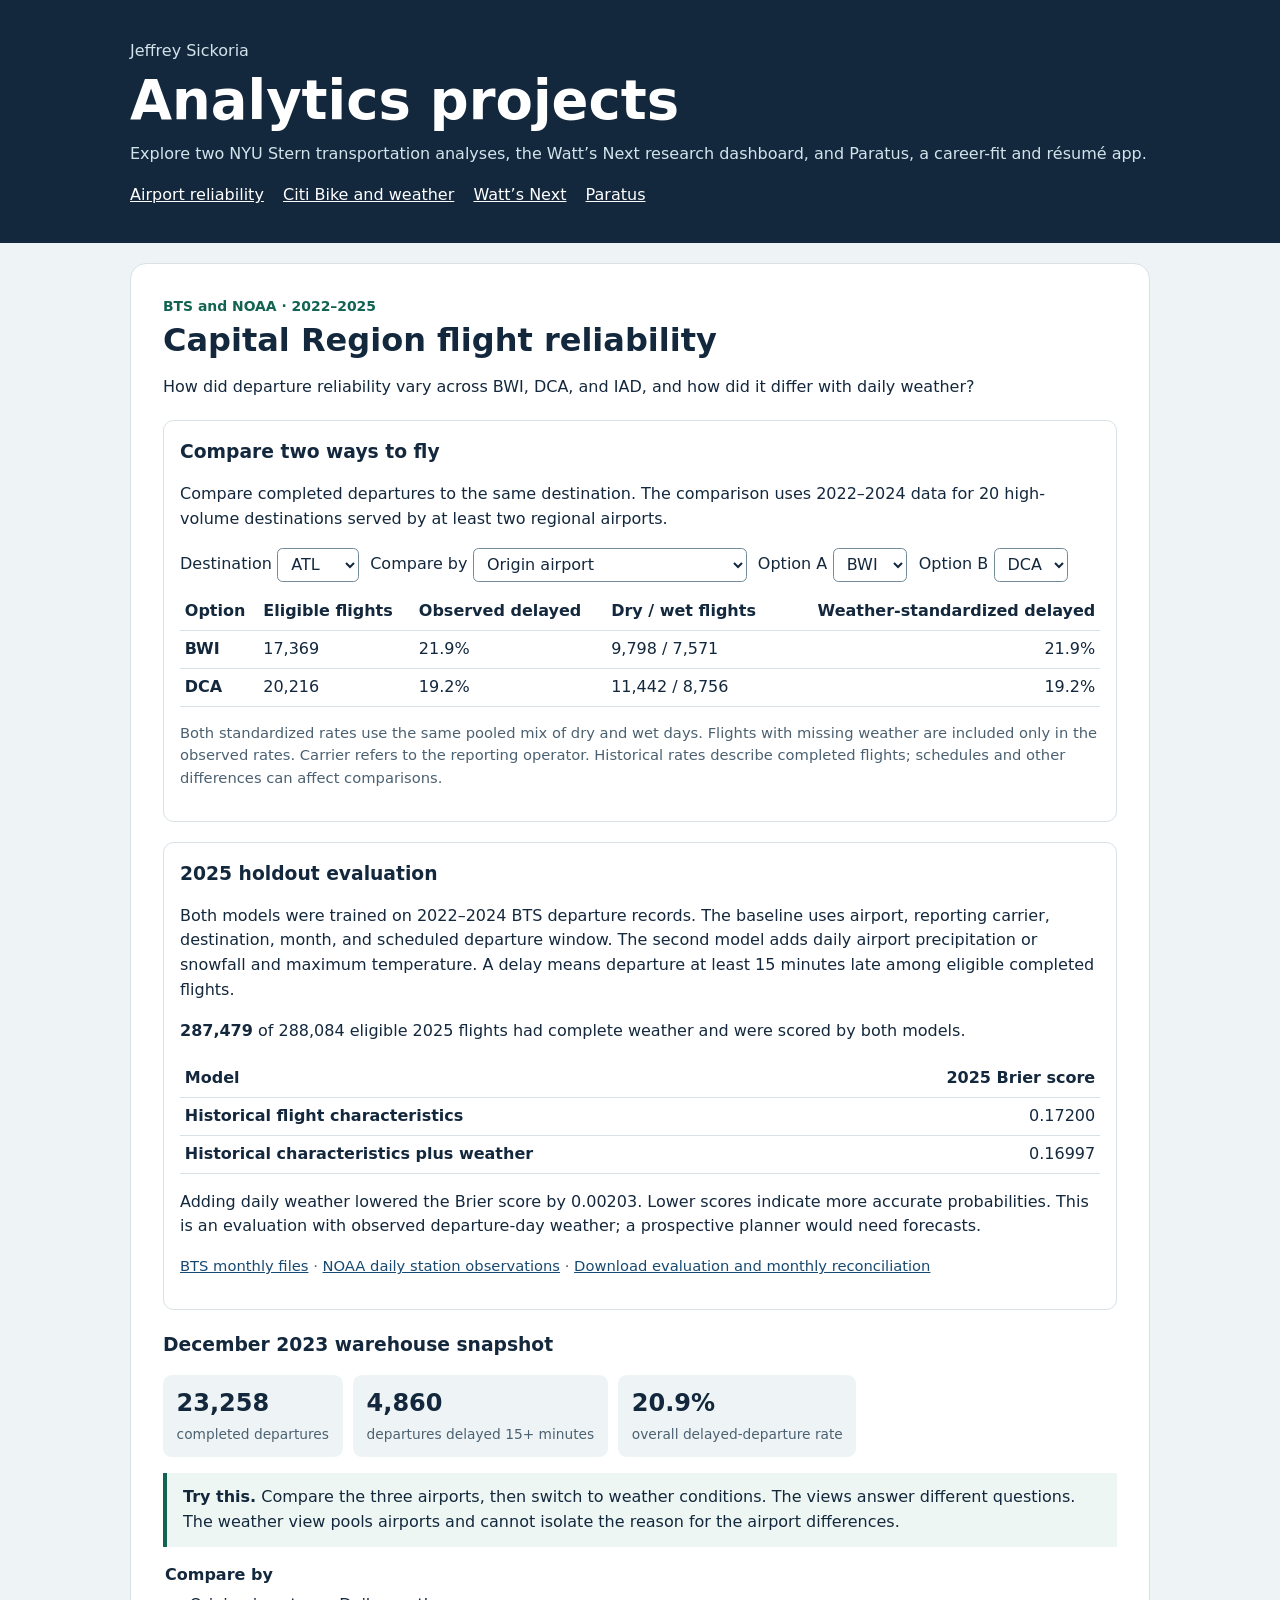
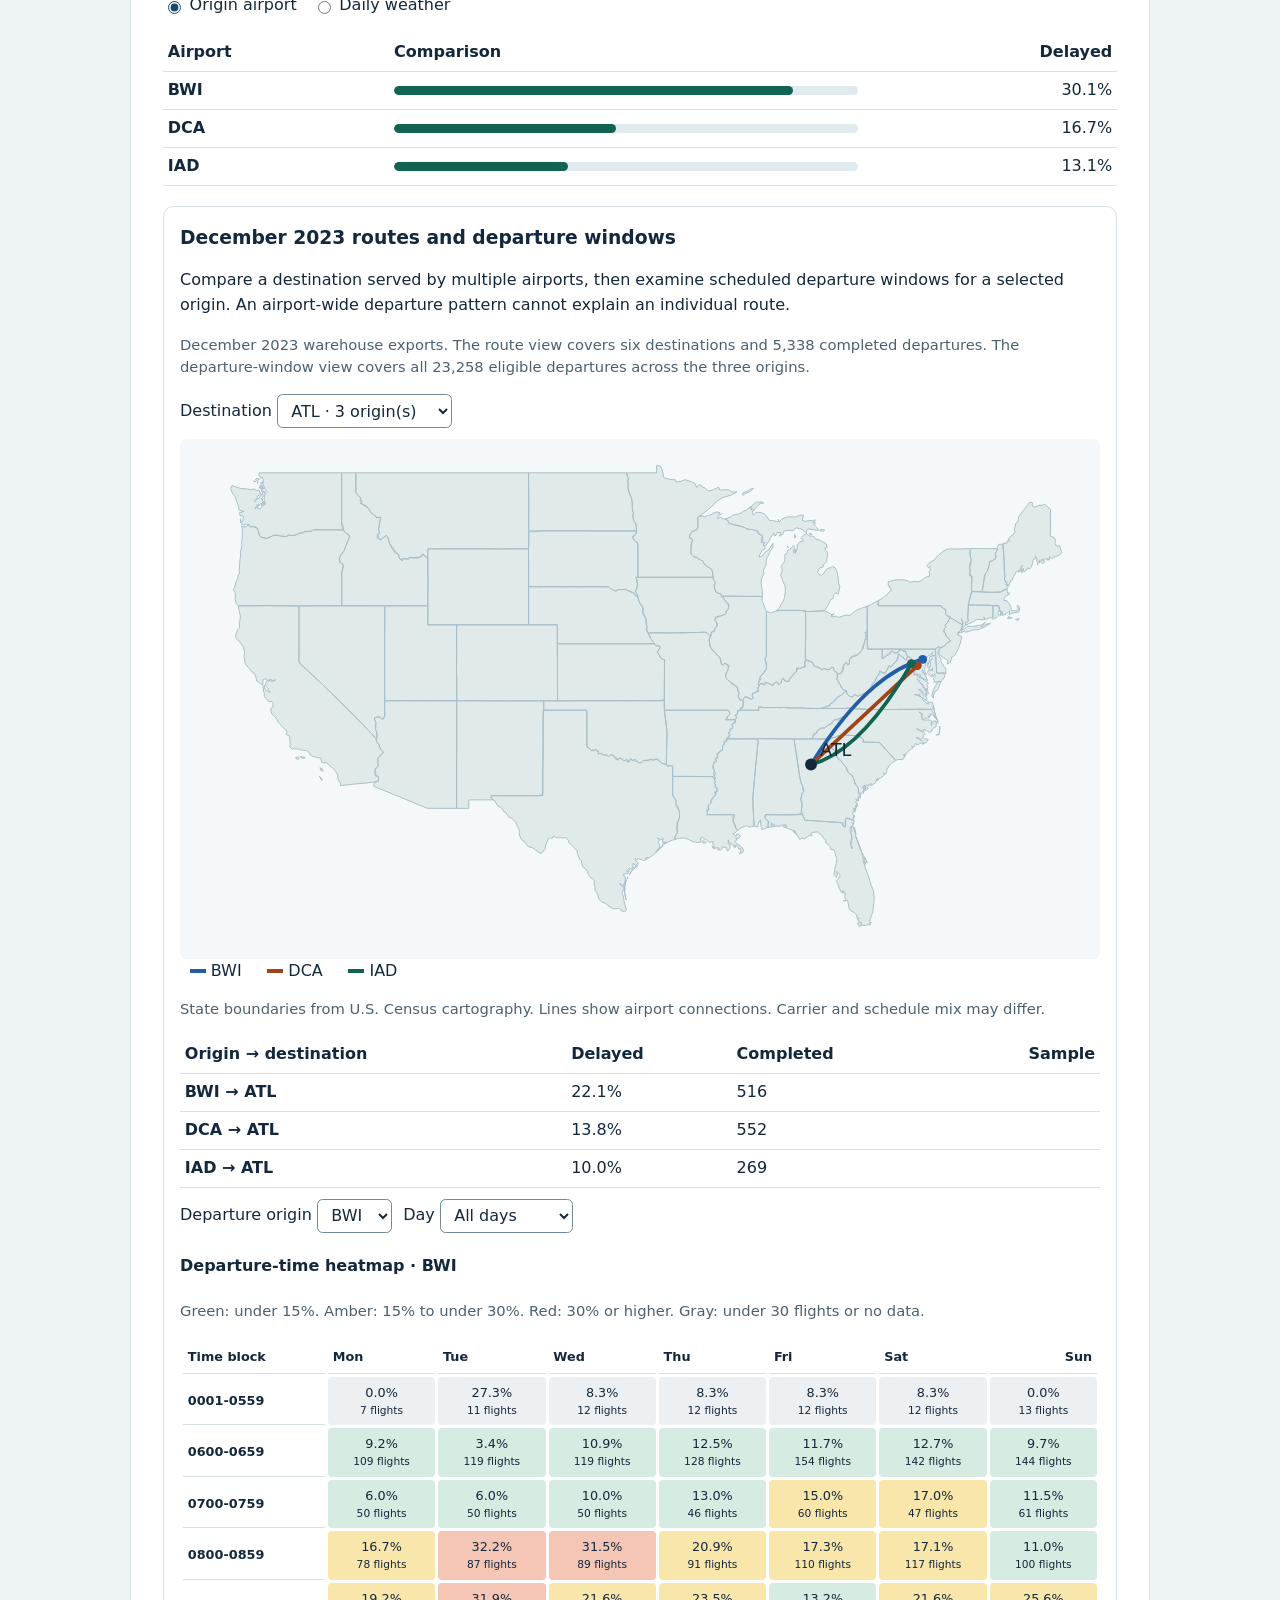
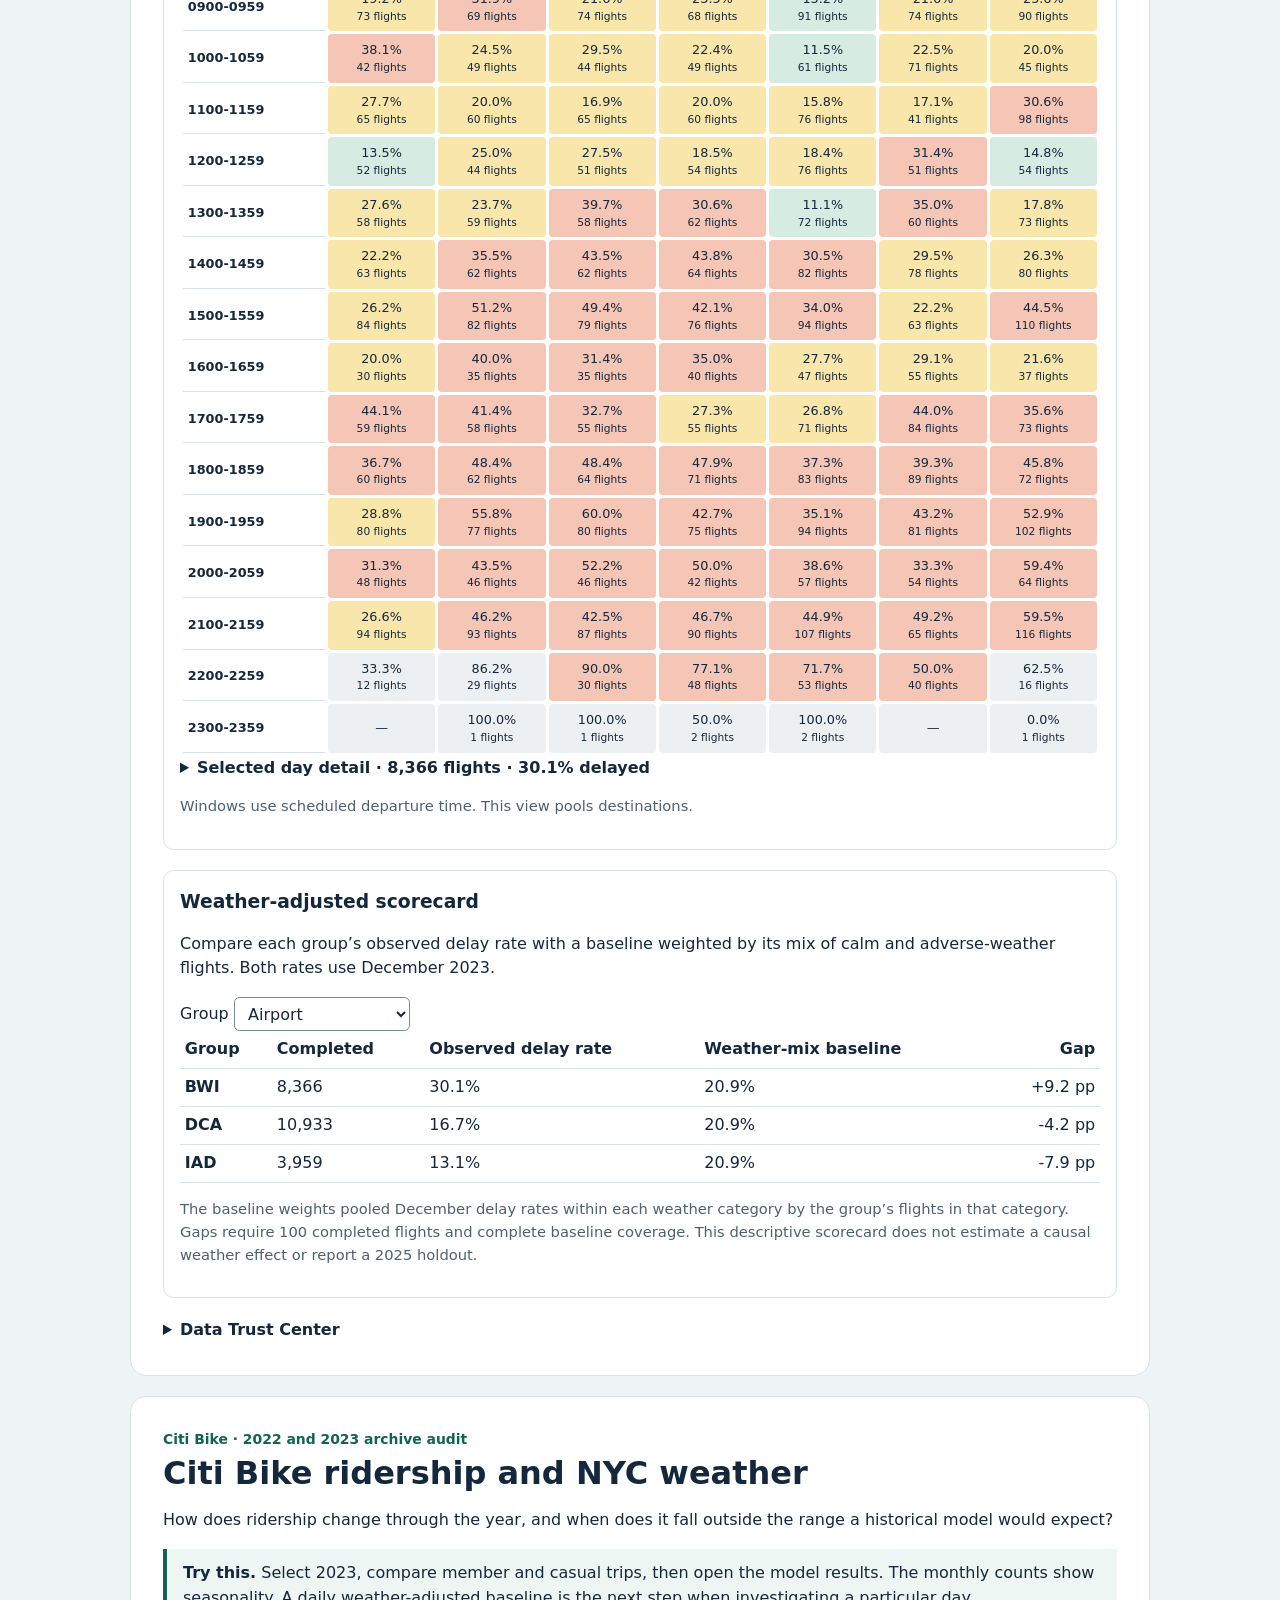
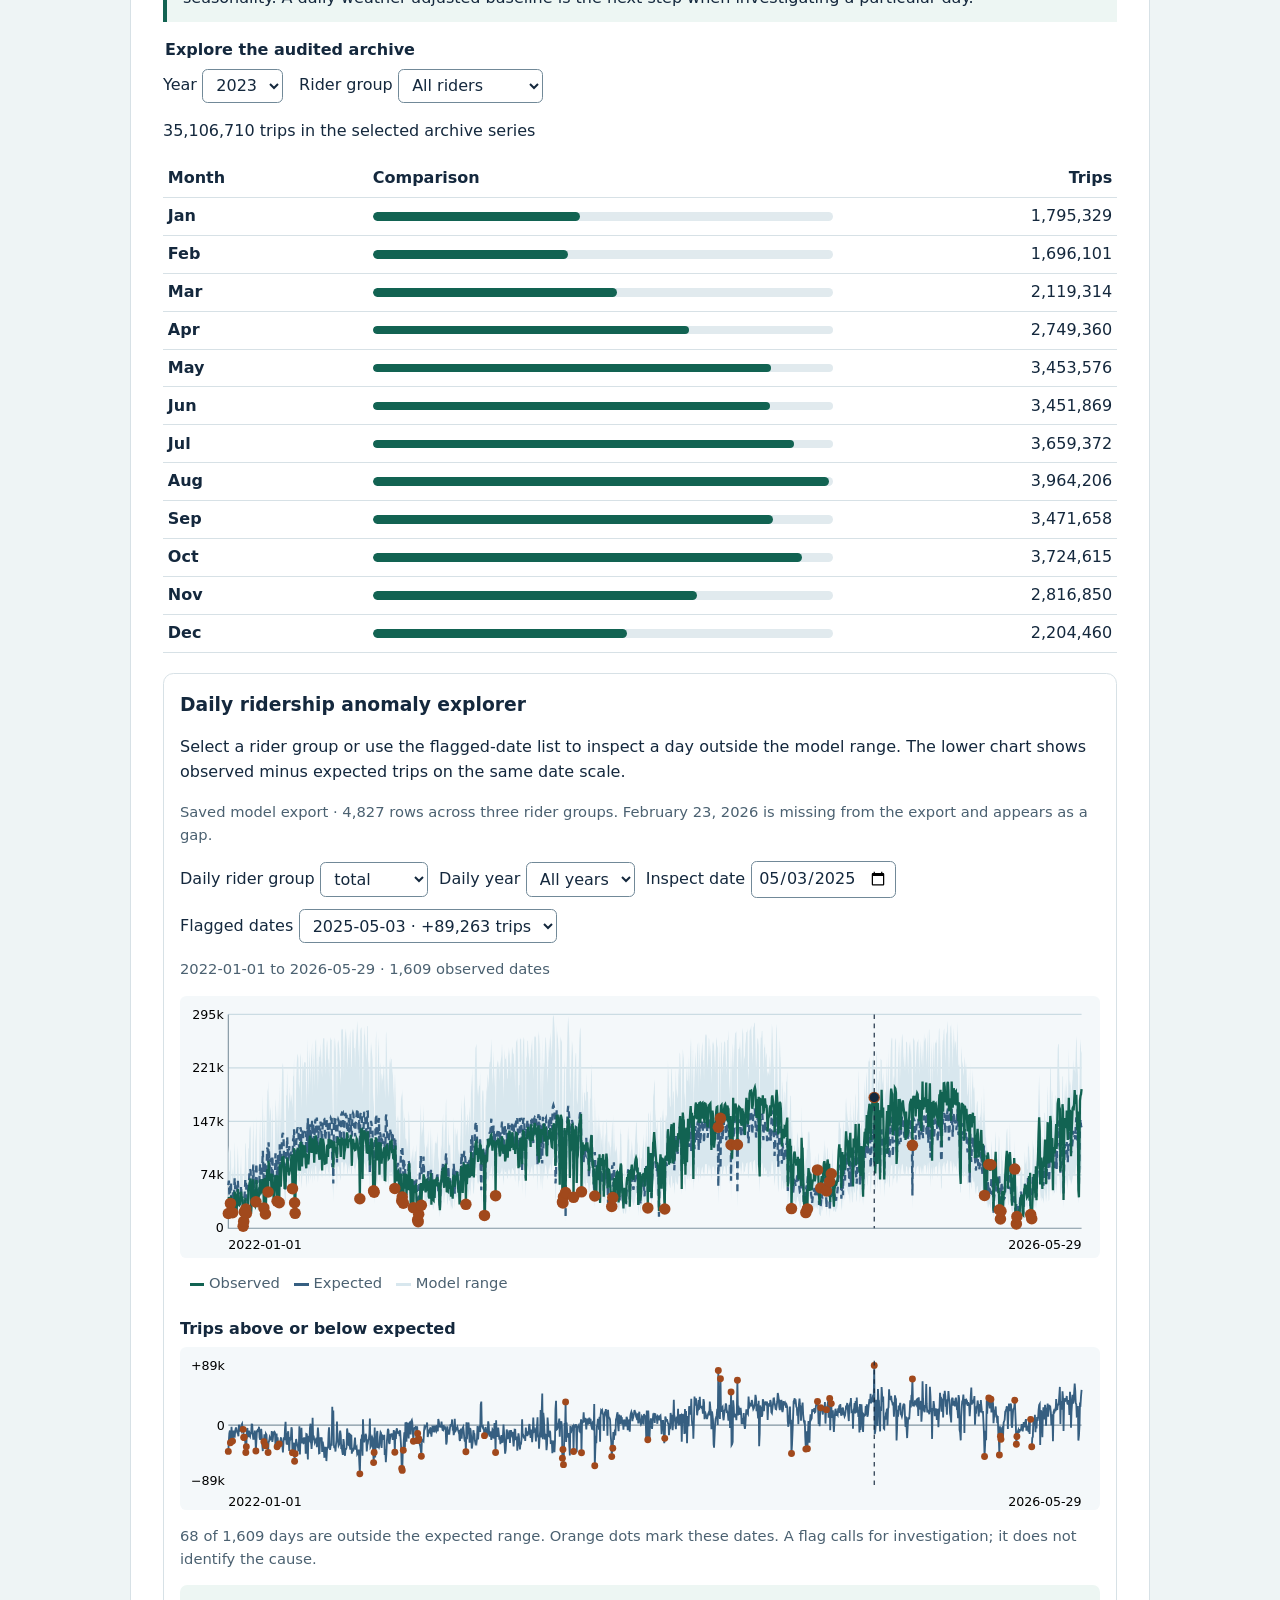
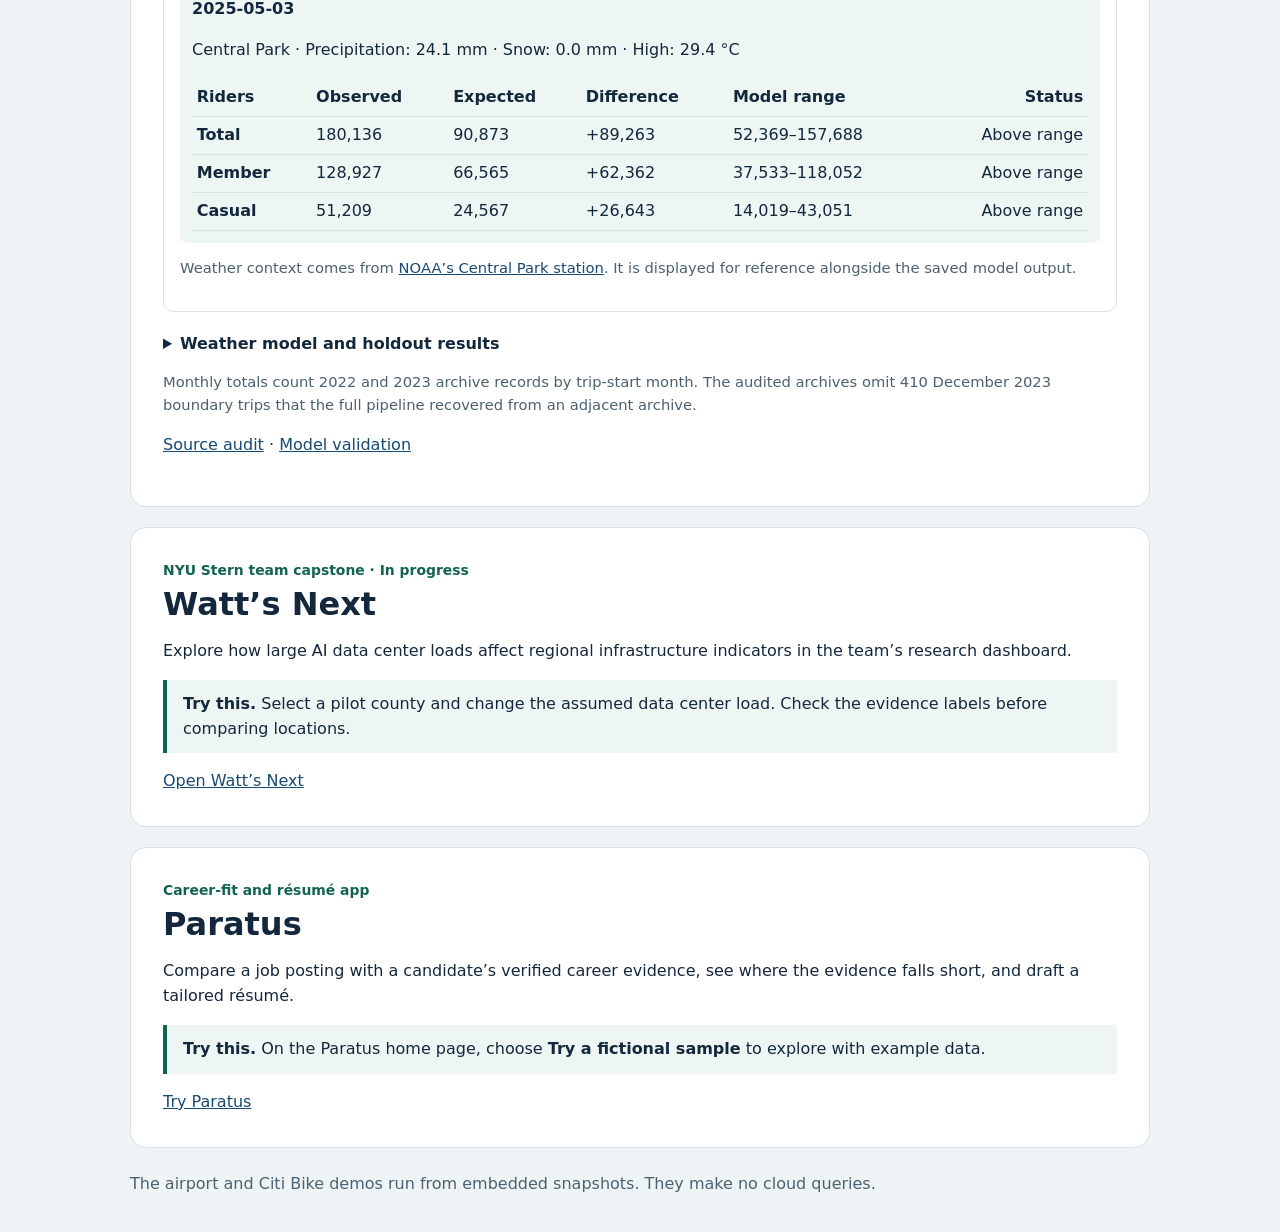
==== commit c6ef2a30: "Ship phase one dashboard investigations and 2025 holdout" ====
--- a/index.html
+++ b/index.html
@@ -16,6 +16,8 @@
 .panel{margin:1.25rem 0;padding:1rem;border:1px solid var(--line);border-radius:.65rem}.panel h3{margin-top:0}.chart{width:100%;height:auto;display:block;background:#f4f8fa;border-radius:.4rem}.controls{display:flex;flex-wrap:wrap;gap:.7rem;margin:.7rem 0}.scroll{overflow-x:auto}.panel input[type=file]{max-width:100%}.table-note{margin:.45rem 0}.flag{color:#7c3d0b;font-weight:650}.legend-key{display:inline-block;width:1em;height:.25em;margin-left:.6rem;vertical-align:middle}
 @media(max-width:540px){.bar{min-width:3rem}.panel{padding:.6rem}}
 .heatmap{min-width:660px;border-collapse:separate;border-spacing:3px;font-size:.8rem}.heatmap td,.heatmap td:last-child{text-align:center;border:0;border-radius:.25rem;white-space:nowrap}.heatmap small{display:block}.h-low{background:#d6ebe1}.h-mid{background:#f8e6ab}.h-high{background:#f5c5b5}.h-muted{background:#edf0f2}.readout{padding:.75rem;background:#edf6f3;border-radius:.45rem}.interactive-chart{cursor:crosshair}.map-key{display:flex;gap:.5rem 1rem;flex-wrap:wrap}.map-key span{white-space:nowrap}input[type=date]{font:inherit;color:var(--ink);border:1px solid #718998;border-radius:.35rem;padding:.25rem .4rem;background:white}
+[hidden]{display:none!important}
+#bike-detail h4{margin-bottom:.35rem}
 </style>
 </head>
 <body>
@@ -26,14 +28,32 @@
 <script id="airport-snapshot-data" type="application/json">{"source":"BTS and NOAA warehouse exports, December 2023","month":"2023-12","routes":[{"origin":"BWI","destination":"ATL","lon":-84.4277,"lat":33.6407,"eligible":516,"delayed":114},{"origin":"BWI","destination":"BOS","lon":-71.0096,"lat":42.3656,"eligible":334,"delayed":96},{"origin":"BWI","destination":"DEN","lon":-104.6737,"lat":39.8561,"eligible":269,"delayed":79},{"origin":"BWI","destination":"MCO","lon":-81.3081,"lat":28.4312,"eligible":533,"delayed":148},{"origin":"BWI","destination":"ORD","lon":-87.9073,"lat":41.9742,"eligible":254,"delayed":67},{"origin":"BWI","destination":"SFO","lon":-122.379,"lat":37.6213,"eligible":40,"delayed":8},{"origin":"DCA","destination":"ATL","lon":-84.4277,"lat":33.6407,"eligible":552,"delayed":76},{"origin":"DCA","destination":"BOS","lon":-71.0096,"lat":42.3656,"eligible":623,"delayed":123},{"origin":"DCA","destination":"DEN","lon":-104.6737,"lat":39.8561,"eligible":124,"delayed":17},{"origin":"DCA","destination":"MCO","lon":-81.3081,"lat":28.4312,"eligible":481,"delayed":105},{"origin":"DCA","destination":"ORD","lon":-87.9073,"lat":41.9742,"eligible":492,"delayed":44},{"origin":"DCA","destination":"SFO","lon":-122.379,"lat":37.6213,"eligible":62,"delayed":16},{"origin":"IAD","destination":"ATL","lon":-84.4277,"lat":33.6407,"eligible":269,"delayed":27},{"origin":"IAD","destination":"BOS","lon":-71.0096,"lat":42.3656,"eligible":123,"delayed":13},{"origin":"IAD","destination":"DEN","lon":-104.6737,"lat":39.8561,"eligible":234,"delayed":40},{"origin":"IAD","destination":"MCO","lon":-81.3081,"lat":28.4312,"eligible":126,"delayed":18},{"origin":"IAD","destination":"ORD","lon":-87.9073,"lat":41.9742,"eligible":123,"delayed":15},{"origin":"IAD","destination":"SFO","lon":-122.379,"lat":37.6213,"eligible":183,"delayed":46}],"windows":[{"origin":"BWI","day":1,"window":"0001-0559","eligible":7,"delayed":0},{"origin":"BWI","day":1,"window":"0600-0659","eligible":109,"delayed":10},{"origin":"BWI","day":1,"window":"0700-0759","eligible":50,"delayed":3},{"origin":"BWI","day":1,"window":"0800-0859","eligible":78,"delayed":13},{"origin":"BWI","day":1,"window":"0900-0959","eligible":73,"delayed":14},{"origin":"BWI","day":1,"window":"1000-1059","eligible":42,"delayed":16},{"origin":"BWI","day":1,"window":"1100-1159","eligible":65,"delayed":18},{"origin":"BWI","day":1,"window":"1200-1259","eligible":52,"delayed":7},{"origin":"BWI","day":1,"window":"1300-1359","eligible":58,"delayed":16},{"origin":"BWI","day":1,"window":"1400-1459","eligible":63,"delayed":14},{"origin":"BWI","day":1,"window":"1500-1559","eligible":84,"delayed":22},{"origin":"BWI","day":1,"window":"1600-1659","eligible":30,"delayed":6},{"origin":"BWI","day":1,"window":"1700-1759","eligible":59,"delayed":26},{"origin":"BWI","day":1,"window":"1800-1859","eligible":60,"delayed":22},{"origin":"BWI","day":1,"window":"1900-1959","eligible":80,"delayed":23},{"origin":"BWI","day":1,"window":"2000-2059","eligible":48,"delayed":15},{"origin":"BWI","day":1,"window":"2100-2159","eligible":94,"delayed":25},{"origin":"BWI","day":1,"window":"2200-2259","eligible":12,"delayed":4},{"origin":"BWI","day":2,"window":"0001-0559","eligible":11,"delayed":3},{"origin":"BWI","day":2,"window":"0600-0659","eligible":119,"delayed":4},{"origin":"BWI","day":2,"window":"0700-0759","eligible":50,"delayed":3},{"origin":"BWI","day":2,"window":"0800-0859","eligible":87,"delayed":28},{"origin":"BWI","day":2,"window":"0900-0959","eligible":69,"delayed":22},{"origin":"BWI","day":2,"window":"1000-1059","eligible":49,"delayed":12},{"origin":"BWI","day":2,"window":"1100-1159","eligible":60,"delayed":12},{"origin":"BWI","day":2,"window":"1200-1259","eligible":44,"delayed":11},{"origin":"BWI","day":2,"window":"1300-1359","eligible":59,"delayed":14},{"origin":"BWI","day":2,"window":"1400-1459","eligible":62,"delayed":22},{"origin":"BWI","day":2,"window":"1500-1559","eligible":82,"delayed":42},{"origin":"BWI","day":2,"window":"1600-1659","eligible":35,"delayed":14},{"origin":"BWI","day":2,"window":"1700-1759","eligible":58,"delayed":24},{"origin":"BWI","day":2,"window":"1800-1859","eligible":62,"delayed":30},{"origin":"BWI","day":2,"window":"1900-1959","eligible":77,"delayed":43},{"origin":"BWI","day":2,"window":"2000-2059","eligible":46,"delayed":20},{"origin":"BWI","day":2,"window":"2100-2159","eligible":93,"delayed":43},{"origin":"BWI","day":2,"window":"2200-2259","eligible":29,"delayed":25},{"origin":"BWI","day":2,"window":"2300-2359","eligible":1,"delayed":1},{"origin":"BWI","day":3,"window":"0001-0559","eligible":12,"delayed":1},{"origin":"BWI","day":3,"window":"0600-0659","eligible":119,"delayed":13},{"origin":"BWI","day":3,"window":"0700-0759","eligible":50,"delayed":5},{"origin":"BWI","day":3,"window":"0800-0859","eligible":89,"delayed":28},{"origin":"BWI","day":3,"window":"0900-0959","eligible":74,"delayed":16},{"origin":"BWI","day":3,"window":"1000-1059","eligible":44,"delayed":13},{"origin":"BWI","day":3,"window":"1100-1159","eligible":65,"delayed":11},{"origin":"BWI","day":3,"window":"1200-1259","eligible":51,"delayed":14},{"origin":"BWI","day":3,"window":"1300-1359","eligible":58,"delayed":23},{"origin":"BWI","day":3,"window":"1400-1459","eligible":62,"delayed":27},{"origin":"BWI","day":3,"window":"1500-1559","eligible":79,"delayed":39},{"origin":"BWI","day":3,"window":"1600-1659","eligible":35,"delayed":11},{"origin":"BWI","day":3,"window":"1700-1759","eligible":55,"delayed":18},{"origin":"BWI","day":3,"window":"1800-1859","eligible":64,"delayed":31},{"origin":"BWI","day":3,"window":"1900-1959","eligible":80,"delayed":48},{"origin":"BWI","day":3,"window":"2000-2059","eligible":46,"delayed":24},{"origin":"BWI","day":3,"window":"2100-2159","eligible":87,"delayed":37},{"origin":"BWI","day":3,"window":"2200-2259","eligible":30,"delayed":27},{"origin":"BWI","day":3,"window":"2300-2359","eligible":1,"delayed":1},{"origin":"BWI","day":4,"window":"0001-0559","eligible":12,"delayed":1},{"origin":"BWI","day":4,"window":"0600-0659","eligible":128,"delayed":16},{"origin":"BWI","day":4,"window":"0700-0759","eligible":46,"delayed":6},{"origin":"BWI","day":4,"window":"0800-0859","eligible":91,"delayed":19},{"origin":"BWI","day":4,"window":"0900-0959","eligible":68,"delayed":16},{"origin":"BWI","day":4,"window":"1000-1059","eligible":49,"delayed":11},{"origin":"BWI","day":4,"window":"1100-1159","eligible":60,"delayed":12},{"origin":"BWI","day":4,"window":"1200-1259","eligible":54,"delayed":10},{"origin":"BWI","day":4,"window":"1300-1359","eligible":62,"delayed":19},{"origin":"BWI","day":4,"window":"1400-1459","eligible":64,"delayed":28},{"origin":"BWI","day":4,"window":"1500-1559","eligible":76,"delayed":32},{"origin":"BWI","day":4,"window":"1600-1659","eligible":40,"delayed":14},{"origin":"BWI","day":4,"window":"1700-1759","eligible":55,"delayed":15},{"origin":"BWI","day":4,"window":"1800-1859","eligible":71,"delayed":34},{"origin":"BWI","day":4,"window":"1900-1959","eligible":75,"delayed":32},{"origin":"BWI","day":4,"window":"2000-2059","eligible":42,"delayed":21},{"origin":"BWI","day":4,"window":"2100-2159","eligible":90,"delayed":42},{"origin":"BWI","day":4,"window":"2200-2259","eligible":48,"delayed":37},{"origin":"BWI","day":4,"window":"2300-2359","eligible":2,"delayed":1},{"origin":"BWI","day":5,"window":"0001-0559","eligible":12,"delayed":1},{"origin":"BWI","day":5,"window":"0600-0659","eligible":154,"delayed":18},{"origin":"BWI","day":5,"window":"0700-0759","eligible":60,"delayed":9},{"origin":"BWI","day":5,"window":"0800-0859","eligible":110,"delayed":19},{"origin":"BWI","day":5,"window":"0900-0959","eligible":91,"delayed":12},{"origin":"BWI","day":5,"window":"1000-1059","eligible":61,"delayed":7},{"origin":"BWI","day":5,"window":"1100-1159","eligible":76,"delayed":12},{"origin":"BWI","day":5,"window":"1200-1259","eligible":76,"delayed":14},{"origin":"BWI","day":5,"window":"1300-1359","eligible":72,"delayed":8},{"origin":"BWI","day":5,"window":"1400-1459","eligible":82,"delayed":25},{"origin":"BWI","day":5,"window":"1500-1559","eligible":94,"delayed":32},{"origin":"BWI","day":5,"window":"1600-1659","eligible":47,"delayed":13},{"origin":"BWI","day":5,"window":"1700-1759","eligible":71,"delayed":19},{"origin":"BWI","day":5,"window":"1800-1859","eligible":83,"delayed":31},{"origin":"BWI","day":5,"window":"1900-1959","eligible":94,"delayed":33},{"origin":"BWI","day":5,"window":"2000-2059","eligible":57,"delayed":22},{"origin":"BWI","day":5,"window":"2100-2159","eligible":107,"delayed":48},{"origin":"BWI","day":5,"window":"2200-2259","eligible":53,"delayed":38},{"origin":"BWI","day":5,"window":"2300-2359","eligible":2,"delayed":2},{"origin":"BWI","day":6,"window":"0001-0559","eligible":12,"delayed":1},{"origin":"BWI","day":6,"window":"0600-0659","eligible":142,"delayed":18},{"origin":"BWI","day":6,"window":"0700-0759","eligible":47,"delayed":8},{"origin":"BWI","day":6,"window":"0800-0859","eligible":117,"delayed":20},{"origin":"BWI","day":6,"window":"0900-0959","eligible":74,"delayed":16},{"origin":"BWI","day":6,"window":"1000-1059","eligible":71,"delayed":16},{"origin":"BWI","day":6,"window":"1100-1159","eligible":41,"delayed":7},{"origin":"BWI","day":6,"window":"1200-1259","eligible":51,"delayed":16},{"origin":"BWI","day":6,"window":"1300-1359","eligible":60,"delayed":21},{"origin":"BWI","day":6,"window":"1400-1459","eligible":78,"delayed":23},{"origin":"BWI","day":6,"window":"1500-1559","eligible":63,"delayed":14},{"origin":"BWI","day":6,"window":"1600-1659","eligible":55,"delayed":16},{"origin":"BWI","day":6,"window":"1700-1759","eligible":84,"delayed":37},{"origin":"BWI","day":6,"window":"1800-1859","eligible":89,"delayed":35},{"origin":"BWI","day":6,"window":"1900-1959","eligible":81,"delayed":35},{"origin":"BWI","day":6,"window":"2000-2059","eligible":54,"delayed":18},{"origin":"BWI","day":6,"window":"2100-2159","eligible":65,"delayed":32},{"origin":"BWI","day":6,"window":"2200-2259","eligible":40,"delayed":20},{"origin":"BWI","day":7,"window":"0001-0559","eligible":13,"delayed":0},{"origin":"BWI","day":7,"window":"0600-0659","eligible":144,"delayed":14},{"origin":"BWI","day":7,"window":"0700-0759","eligible":61,"delayed":7},{"origin":"BWI","day":7,"window":"0800-0859","eligible":100,"delayed":11},{"origin":"BWI","day":7,"window":"0900-0959","eligible":90,"delayed":23},{"origin":"BWI","day":7,"window":"1000-1059","eligible":45,"delayed":9},{"origin":"BWI","day":7,"window":"1100-1159","eligible":98,"delayed":30},{"origin":"BWI","day":7,"window":"1200-1259","eligible":54,"delayed":8},{"origin":"BWI","day":7,"window":"1300-1359","eligible":73,"delayed":13},{"origin":"BWI","day":7,"window":"1400-1459","eligible":80,"delayed":21},{"origin":"BWI","day":7,"window":"1500-1559","eligible":110,"delayed":49},{"origin":"BWI","day":7,"window":"1600-1659","eligible":37,"delayed":8},{"origin":"BWI","day":7,"window":"1700-1759","eligible":73,"delayed":26},{"origin":"BWI","day":7,"window":"1800-1859","eligible":72,"delayed":33},{"origin":"BWI","day":7,"window":"1900-1959","eligible":102,"delayed":54},{"origin":"BWI","day":7,"window":"2000-2059","eligible":64,"delayed":38},{"origin":"BWI","day":7,"window":"2100-2159","eligible":116,"delayed":69},{"origin":"BWI","day":7,"window":"2200-2259","eligible":16,"delayed":10},{"origin":"BWI","day":7,"window":"2300-2359","eligible":1,"delayed":0},{"origin":"DCA","day":1,"window":"0001-0559","eligible":10,"delayed":0},{"origin":"DCA","day":1,"window":"0600-0659","eligible":109,"delayed":14},{"origin":"DCA","day":1,"window":"0700-0759","eligible":70,"delayed":4},{"origin":"DCA","day":1,"window":"0800-0859","eligible":151,"delayed":25},{"origin":"DCA","day":1,"window":"0900-0959","eligible":53,"delayed":9},{"origin":"DCA","day":1,"window":"1000-1059","eligible":114,"delayed":17},{"origin":"DCA","day":1,"window":"1100-1159","eligible":83,"delayed":10},{"origin":"DCA","day":1,"window":"1200-1259","eligible":75,"delayed":10},{"origin":"DCA","day":1,"window":"1300-1359","eligible":102,"delayed":17},{"origin":"DCA","day":1,"window":"1400-1459","eligible":64,"delayed":14},{"origin":"DCA","day":1,"window":"1500-1559","eligible":122,"delayed":17},{"origin":"DCA","day":1,"window":"1600-1659","eligible":58,"delayed":15},{"origin":"DCA","day":1,"window":"1700-1759","eligible":122,"delayed":18},{"origin":"DCA","day":1,"window":"1800-1859","eligible":62,"delayed":12},{"origin":"DCA","day":1,"window":"1900-1959","eligible":91,"delayed":21},{"origin":"DCA","day":1,"window":"2000-2059","eligible":75,"delayed":18},{"origin":"DCA","day":1,"window":"2100-2159","eligible":9,"delayed":1},{"origin":"DCA","day":1,"window":"2200-2259","eligible":76,"delayed":17},{"origin":"DCA","day":2,"window":"0001-0559","eligible":11,"delayed":1},{"origin":"DCA","day":2,"window":"0600-0659","eligible":120,"delayed":4},{"origin":"DCA","day":2,"window":"0700-0759","eligible":65,"delayed":3},{"origin":"DCA","day":2,"window":"0800-0859","eligible":149,"delayed":15},{"origin":"DCA","day":2,"window":"0900-0959","eligible":51,"delayed":2},{"origin":"DCA","day":2,"window":"1000-1059","eligible":119,"delayed":24},{"origin":"DCA","day":2,"window":"1100-1159","eligible":89,"delayed":7},{"origin":"DCA","day":2,"window":"1200-1259","eligible":79,"delayed":16},{"origin":"DCA","day":2,"window":"1300-1359","eligible":100,"delayed":17},{"origin":"DCA","day":2,"window":"1400-1459","eligible":69,"delayed":5},{"origin":"DCA","day":2,"window":"1500-1559","eligible":129,"delayed":24},{"origin":"DCA","day":2,"window":"1600-1659","eligible":59,"delayed":16},{"origin":"DCA","day":2,"window":"1700-1759","eligible":131,"delayed":20},{"origin":"DCA","day":2,"window":"1800-1859","eligible":66,"delayed":13},{"origin":"DCA","day":2,"window":"1900-1959","eligible":98,"delayed":24},{"origin":"DCA","day":2,"window":"2000-2059","eligible":88,"delayed":10},{"origin":"DCA","day":2,"window":"2100-2159","eligible":9,"delayed":0},{"origin":"DCA","day":2,"window":"2200-2259","eligible":91,"delayed":9},{"origin":"DCA","day":2,"window":"2300-2359","eligible":1,"delayed":0},{"origin":"DCA","day":3,"window":"0001-0559","eligible":12,"delayed":0},{"origin":"DCA","day":3,"window":"0600-0659","eligible":113,"delayed":3},{"origin":"DCA","day":3,"window":"0700-0759","eligible":64,"delayed":5},{"origin":"DCA","day":3,"window":"0800-0859","eligible":146,"delayed":14},{"origin":"DCA","day":3,"window":"0900-0959","eligible":53,"delayed":7},{"origin":"DCA","day":3,"window":"1000-1059","eligible":114,"delayed":10},{"origin":"DCA","day":3,"window":"1100-1159","eligible":84,"delayed":19},{"origin":"DCA","day":3,"window":"1200-1259","eligible":73,"delayed":13},{"origin":"DCA","day":3,"window":"1300-1359","eligible":100,"delayed":19},{"origin":"DCA","day":3,"window":"1400-1459","eligible":68,"delayed":7},{"origin":"DCA","day":3,"window":"1500-1559","eligible":128,"delayed":23},{"origin":"DCA","day":3,"window":"1600-1659","eligible":58,"delayed":13},{"origin":"DCA","day":3,"window":"1700-1759","eligible":123,"delayed":23},{"origin":"DCA","day":3,"window":"1800-1859","eligible":63,"delayed":12},{"origin":"DCA","day":3,"window":"1900-1959","eligible":98,"delayed":17},{"origin":"DCA","day":3,"window":"2000-2059","eligible":85,"delayed":18},{"origin":"DCA","day":3,"window":"2100-2159","eligible":8,"delayed":1},{"origin":"DCA","day":3,"window":"2200-2259","eligible":79,"delayed":10},{"origin":"DCA","day":4,"window":"0001-0559","eligible":12,"delayed":0},{"origin":"DCA","day":4,"window":"0600-0659","eligible":115,"delayed":9},{"origin":"DCA","day":4,"window":"0700-0759","eligible":65,"delayed":6},{"origin":"DCA","day":4,"window":"0800-0859","eligible":151,"delayed":10},{"origin":"DCA","day":4,"window":"0900-0959","eligible":52,"delayed":7},{"origin":"DCA","day":4,"window":"1000-1059","eligible":119,"delayed":10},{"origin":"DCA","day":4,"window":"1100-1159","eligible":83,"delayed":12},{"origin":"DCA","day":4,"window":"1200-1259","eligible":75,"delayed":13},{"origin":"DCA","day":4,"window":"1300-1359","eligible":101,"delayed":21},{"origin":"DCA","day":4,"window":"1400-1459","eligible":66,"delayed":8},{"origin":"DCA","day":4,"window":"1500-1559","eligible":130,"delayed":19},{"origin":"DCA","day":4,"window":"1600-1659","eligible":56,"delayed":12},{"origin":"DCA","day":4,"window":"1700-1759","eligible":123,"delayed":27},{"origin":"DCA","day":4,"window":"1800-1859","eligible":63,"delayed":13},{"origin":"DCA","day":4,"window":"1900-1959","eligible":99,"delayed":19},{"origin":"DCA","day":4,"window":"2000-2059","eligible":85,"delayed":11},{"origin":"DCA","day":4,"window":"2100-2159","eligible":8,"delayed":1},{"origin":"DCA","day":4,"window":"2200-2259","eligible":80,"delayed":16},{"origin":"DCA","day":5,"window":"0001-0559","eligible":15,"delayed":1},{"origin":"DCA","day":5,"window":"0600-0659","eligible":148,"delayed":13},{"origin":"DCA","day":5,"window":"0700-0759","eligible":84,"delayed":5},{"origin":"DCA","day":5,"window":"0800-0859","eligible":192,"delayed":22},{"origin":"DCA","day":5,"window":"0900-0959","eligible":67,"delayed":5},{"origin":"DCA","day":5,"window":"1000-1059","eligible":150,"delayed":9},{"origin":"DCA","day":5,"window":"1100-1159","eligible":108,"delayed":20},{"origin":"DCA","day":5,"window":"1200-1259","eligible":95,"delayed":11},{"origin":"DCA","day":5,"window":"1300-1359","eligible":126,"delayed":23},{"origin":"DCA","day":5,"window":"1400-1459","eligible":88,"delayed":15},{"origin":"DCA","day":5,"window":"1500-1559","eligible":162,"delayed":28},{"origin":"DCA","day":5,"window":"1600-1659","eligible":72,"delayed":16},{"origin":"DCA","day":5,"window":"1700-1759","eligible":158,"delayed":30},{"origin":"DCA","day":5,"window":"1800-1859","eligible":82,"delayed":23},{"origin":"DCA","day":5,"window":"1900-1959","eligible":129,"delayed":22},{"origin":"DCA","day":5,"window":"2000-2059","eligible":107,"delayed":23},{"origin":"DCA","day":5,"window":"2100-2159","eligible":11,"delayed":0},{"origin":"DCA","day":5,"window":"2200-2259","eligible":102,"delayed":16},{"origin":"DCA","day":6,"window":"0001-0559","eligible":15,"delayed":1},{"origin":"DCA","day":6,"window":"0600-0659","eligible":111,"delayed":5},{"origin":"DCA","day":6,"window":"0700-0759","eligible":72,"delayed":5},{"origin":"DCA","day":6,"window":"0800-0859","eligible":191,"delayed":13},{"origin":"DCA","day":6,"window":"0900-0959","eligible":56,"delayed":7},{"origin":"DCA","day":6,"window":"1000-1059","eligible":143,"delayed":13},{"origin":"DCA","day":6,"window":"1100-1159","eligible":98,"delayed":9},{"origin":"DCA","day":6,"window":"1200-1259","eligible":78,"delayed":11},{"origin":"DCA","day":6,"window":"1300-1359","eligible":102,"delayed":16},{"origin":"DCA","day":6,"window":"1400-1459","eligible":80,"delayed":11},{"origin":"DCA","day":6,"window":"1500-1559","eligible":132,"delayed":20},{"origin":"DCA","day":6,"window":"1600-1659","eligible":60,"delayed":17},{"origin":"DCA","day":6,"window":"1700-1759","eligible":131,"delayed":18},{"origin":"DCA","day":6,"window":"1800-1859","eligible":47,"delayed":14},{"origin":"DCA","day":6,"window":"1900-1959","eligible":92,"delayed":17},{"origin":"DCA","day":6,"window":"2000-2059","eligible":48,"delayed":7},{"origin":"DCA","day":6,"window":"2100-2159","eligible":3,"delayed":1},{"origin":"DCA","day":6,"window":"2200-2259","eligible":14,"delayed":3},{"origin":"DCA","day":7,"window":"0001-0559","eligible":13,"delayed":1},{"origin":"DCA","day":7,"window":"0600-0659","eligible":112,"delayed":6},{"origin":"DCA","day":7,"window":"0700-0759","eligible":62,"delayed":2},{"origin":"DCA","day":7,"window":"0800-0859","eligible":162,"delayed":14},{"origin":"DCA","day":7,"window":"0900-0959","eligible":70,"delayed":5},{"origin":"DCA","day":7,"window":"1000-1059","eligible":140,"delayed":25},{"origin":"DCA","day":7,"window":"1100-1159","eligible":102,"delayed":27},{"origin":"DCA","day":7,"window":"1200-1259","eligible":87,"delayed":27},{"origin":"DCA","day":7,"window":"1300-1359","eligible":119,"delayed":39},{"origin":"DCA","day":7,"window":"1400-1459","eligible":79,"delayed":18},{"origin":"DCA","day":7,"window":"1500-1559","eligible":155,"delayed":54},{"origin":"DCA","day":7,"window":"1600-1659","eligible":66,"delayed":32},{"origin":"DCA","day":7,"window":"1700-1759","eligible":139,"delayed":55},{"origin":"DCA","day":7,"window":"1800-1859","eligible":69,"delayed":28},{"origin":"DCA","day":7,"window":"1900-1959","eligible":98,"delayed":54},{"origin":"DCA","day":7,"window":"2000-2059","eligible":86,"delayed":45},{"origin":"DCA","day":7,"window":"2100-2159","eligible":7,"delayed":2},{"origin":"DCA","day":7,"window":"2200-2259","eligible":76,"delayed":43},{"origin":"IAD","day":1,"window":"0001-0559","eligible":3,"delayed":2},{"origin":"IAD","day":1,"window":"0600-0659","eligible":30,"delayed":4},{"origin":"IAD","day":1,"window":"0700-0759","eligible":12,"delayed":2},{"origin":"IAD","day":1,"window":"0800-0859","eligible":109,"delayed":12},{"origin":"IAD","day":1,"window":"0900-0959","eligible":27,"delayed":2},{"origin":"IAD","day":1,"window":"1000-1059","eligible":7,"delayed":0},{"origin":"IAD","day":1,"window":"1100-1159","eligible":3,"delayed":0},{"origin":"IAD","day":1,"window":"1200-1259","eligible":79,"delayed":14},{"origin":"IAD","day":1,"window":"1300-1359","eligible":13,"delayed":1},{"origin":"IAD","day":1,"window":"1400-1459","eligible":4,"delayed":1},{"origin":"IAD","day":1,"window":"1500-1559","eligible":3,"delayed":0},{"origin":"IAD","day":1,"window":"1600-1659","eligible":19,"delayed":3},{"origin":"IAD","day":1,"window":"1700-1759","eligible":123,"delayed":18},{"origin":"IAD","day":1,"window":"1800-1859","eligible":33,"delayed":5},{"origin":"IAD","day":1,"window":"1900-1959","eligible":13,"delayed":1},{"origin":"IAD","day":1,"window":"2000-2059","eligible":5,"delayed":2},{"origin":"IAD","day":1,"window":"2200-2259","eligible":29,"delayed":5},{"origin":"IAD","day":2,"window":"0001-0559","eligible":1,"delayed":0},{"origin":"IAD","day":2,"window":"0600-0659","eligible":35,"delayed":5},{"origin":"IAD","day":2,"window":"0700-0759","eligible":13,"delayed":4},{"origin":"IAD","day":2,"window":"0800-0859","eligible":103,"delayed":9},{"origin":"IAD","day":2,"window":"0900-0959","eligible":29,"delayed":4},{"origin":"IAD","day":2,"window":"1000-1059","eligible":6,"delayed":1},{"origin":"IAD","day":2,"window":"1100-1159","eligible":4,"delayed":0},{"origin":"IAD","day":2,"window":"1200-1259","eligible":73,"delayed":7},{"origin":"IAD","day":2,"window":"1300-1359","eligible":13,"delayed":4},{"origin":"IAD","day":2,"window":"1400-1459","eligible":4,"delayed":0},{"origin":"IAD","day":2,"window":"1500-1559","eligible":2,"delayed":0},{"origin":"IAD","day":2,"window":"1600-1659","eligible":19,"delayed":5},{"origin":"IAD","day":2,"window":"1700-1759","eligible":125,"delayed":16},{"origin":"IAD","day":2,"window":"1800-1859","eligible":32,"delayed":7},{"origin":"IAD","day":2,"window":"1900-1959","eligible":10,"delayed":2},{"origin":"IAD","day":2,"window":"2000-2059","eligible":3,"delayed":1},{"origin":"IAD","day":2,"window":"2200-2259","eligible":27,"delayed":4},{"origin":"IAD","day":3,"window":"0001-0559","eligible":2,"delayed":1},{"origin":"IAD","day":3,"window":"0600-0659","eligible":35,"delayed":2},{"origin":"IAD","day":3,"window":"0700-0759","eligible":13,"delayed":0},{"origin":"IAD","day":3,"window":"0800-0859","eligible":98,"delayed":7},{"origin":"IAD","day":3,"window":"0900-0959","eligible":31,"delayed":2},{"origin":"IAD","day":3,"window":"1000-1059","eligible":6,"delayed":1},{"origin":"IAD","day":3,"window":"1100-1159","eligible":6,"delayed":3},{"origin":"IAD","day":3,"window":"1200-1259","eligible":75,"delayed":9},{"origin":"IAD","day":3,"window":"1300-1359","eligible":12,"delayed":1},{"origin":"IAD","day":3,"window":"1400-1459","eligible":4,"delayed":1},{"origin":"IAD","day":3,"window":"1500-1559","eligible":2,"delayed":0},{"origin":"IAD","day":3,"window":"1600-1659","eligible":19,"delayed":3},{"origin":"IAD","day":3,"window":"1700-1759","eligible":128,"delayed":28},{"origin":"IAD","day":3,"window":"1800-1859","eligible":32,"delayed":4},{"origin":"IAD","day":3,"window":"1900-1959","eligible":11,"delayed":4},{"origin":"IAD","day":3,"window":"2000-2059","eligible":5,"delayed":3},{"origin":"IAD","day":3,"window":"2200-2259","eligible":32,"delayed":6},{"origin":"IAD","day":4,"window":"0001-0559","eligible":4,"delayed":1},{"origin":"IAD","day":4,"window":"0600-0659","eligible":33,"delayed":3},{"origin":"IAD","day":4,"window":"0700-0759","eligible":12,"delayed":2},{"origin":"IAD","day":4,"window":"0800-0859","eligible":110,"delayed":11},{"origin":"IAD","day":4,"window":"0900-0959","eligible":28,"delayed":4},{"origin":"IAD","day":4,"window":"1000-1059","eligible":8,"delayed":2},{"origin":"IAD","day":4,"window":"1100-1159","eligible":7,"delayed":0},{"origin":"IAD","day":4,"window":"1200-1259","eligible":80,"delayed":8},{"origin":"IAD","day":4,"window":"1300-1359","eligible":18,"delayed":3},{"origin":"IAD","day":4,"window":"1400-1459","eligible":4,"delayed":1},{"origin":"IAD","day":4,"window":"1500-1559","eligible":1,"delayed":0},{"origin":"IAD","day":4,"window":"1600-1659","eligible":21,"delayed":4},{"origin":"IAD","day":4,"window":"1700-1759","eligible":131,"delayed":22},{"origin":"IAD","day":4,"window":"1800-1859","eligible":28,"delayed":3},{"origin":"IAD","day":4,"window":"1900-1959","eligible":13,"delayed":3},{"origin":"IAD","day":4,"window":"2000-2059","eligible":9,"delayed":3},{"origin":"IAD","day":4,"window":"2200-2259","eligible":39,"delayed":2},{"origin":"IAD","day":5,"window":"0001-0559","eligible":5,"delayed":0},{"origin":"IAD","day":5,"window":"0600-0659","eligible":40,"delayed":5},{"origin":"IAD","day":5,"window":"0700-0759","eligible":16,"delayed":2},{"origin":"IAD","day":5,"window":"0800-0859","eligible":137,"delayed":7},{"origin":"IAD","day":5,"window":"0900-0959","eligible":35,"delayed":3},{"origin":"IAD","day":5,"window":"1000-1059","eligible":8,"delayed":0},{"origin":"IAD","day":5,"window":"1100-1159","eligible":7,"delayed":1},{"origin":"IAD","day":5,"window":"1200-1259","eligible":98,"delayed":4},{"origin":"IAD","day":5,"window":"1300-1359","eligible":19,"delayed":1},{"origin":"IAD","day":5,"window":"1400-1459","eligible":5,"delayed":1},{"origin":"IAD","day":5,"window":"1500-1559","eligible":2,"delayed":0},{"origin":"IAD","day":5,"window":"1600-1659","eligible":24,"delayed":5},{"origin":"IAD","day":5,"window":"1700-1759","eligible":162,"delayed":16},{"origin":"IAD","day":5,"window":"1800-1859","eligible":39,"delayed":1},{"origin":"IAD","day":5,"window":"1900-1959","eligible":14,"delayed":1},{"origin":"IAD","day":5,"window":"2000-2059","eligible":9,"delayed":5},{"origin":"IAD","day":5,"window":"2200-2259","eligible":45,"delayed":2},{"origin":"IAD","day":6,"window":"0001-0559","eligible":7,"delayed":1},{"origin":"IAD","day":6,"window":"0600-0659","eligible":39,"delayed":4},{"origin":"IAD","day":6,"window":"0700-0759","eligible":18,"delayed":2},{"origin":"IAD","day":6,"window":"0800-0859","eligible":129,"delayed":11},{"origin":"IAD","day":6,"window":"0900-0959","eligible":26,"delayed":3},{"origin":"IAD","day":6,"window":"1000-1059","eligible":10,"delayed":1},{"origin":"IAD","day":6,"window":"1100-1159","eligible":6,"delayed":2},{"origin":"IAD","day":6,"window":"1200-1259","eligible":89,"delayed":7},{"origin":"IAD","day":6,"window":"1300-1359","eligible":15,"delayed":0},{"origin":"IAD","day":6,"window":"1400-1459","eligible":5,"delayed":1},{"origin":"IAD","day":6,"window":"1500-1559","eligible":3,"delayed":1},{"origin":"IAD","day":6,"window":"1600-1659","eligible":22,"delayed":6},{"origin":"IAD","day":6,"window":"1700-1759","eligible":146,"delayed":30},{"origin":"IAD","day":6,"window":"1800-1859","eligible":29,"delayed":4},{"origin":"IAD","day":6,"window":"1900-1959","eligible":12,"delayed":3},{"origin":"IAD","day":6,"window":"2000-2059","eligible":3,"delayed":0},{"origin":"IAD","day":6,"window":"2200-2259","eligible":44,"delayed":6},{"origin":"IAD","day":7,"window":"0001-0559","eligible":4,"delayed":0},{"origin":"IAD","day":7,"window":"0600-0659","eligible":39,"delayed":2},{"origin":"IAD","day":7,"window":"0700-0759","eligible":13,"delayed":0},{"origin":"IAD","day":7,"window":"0800-0859","eligible":136,"delayed":10},{"origin":"IAD","day":7,"window":"0900-0959","eligible":27,"delayed":1},{"origin":"IAD","day":7,"window":"1000-1059","eligible":9,"delayed":1},{"origin":"IAD","day":7,"window":"1100-1159","eligible":7,"delayed":0},{"origin":"IAD","day":7,"window":"1200-1259","eligible":95,"delayed":14},{"origin":"IAD","day":7,"window":"1300-1359","eligible":15,"delayed":1},{"origin":"IAD","day":7,"window":"1400-1459","eligible":5,"delayed":1},{"origin":"IAD","day":7,"window":"1500-1559","eligible":4,"delayed":0},{"origin":"IAD","day":7,"window":"1600-1659","eligible":22,"delayed":7},{"origin":"IAD","day":7,"window":"1700-1759","eligible":152,"delayed":28},{"origin":"IAD","day":7,"window":"1800-1859","eligible":37,"delayed":11},{"origin":"IAD","day":7,"window":"1900-1959","eligible":16,"delayed":6},{"origin":"IAD","day":7,"window":"2000-2059","eligible":7,"delayed":2},{"origin":"IAD","day":7,"window":"2200-2259","eligible":35,"delayed":9}]}</script>
 <script id="citibike-daily-data" type="application/json">[[0,20428,59552.5,34319.0,103338.5,14040,46612.3,26282.6,82666.5,6388,11430.9,6522.6,20032.0],[1,43009,65694.4,37858.6,113996.2,31016,51730.4,29168.5,91743.4,11993,12372.2,7059.8,21681.5],[2,33189,45486.3,26212.8,78930.3,28717,41849.5,23597.0,74219.8,4472,4010.2,2288.0,7028.1],[3,36842,44689.7,25753.8,77548.1,31669,42277.4,23838.3,74978.7,5173,3400.8,1940.3,5960.3],[4,34230,60464.9,34844.9,104921.8,29313,55203.4,31126.8,97902.7,4917,5805.0,3312.2,10173.3],[5,44787,63055.8,36338.0,109417.6,38231,56826.2,32041.8,100780.7,6556,6451.5,3681.1,11306.2],[6,17401,19626.4,11310.1,34057.2,15068,17881.9,10082.6,31714.0,2333,2054.2,1171.8,3600.4],[7,24455,38966.4,22455.5,67616.7,20427,32591.3,18376.6,57800.7,4028,4926.0,2810.6,8632.9],[8,21479,45180.6,26036.7,78399.8,17967,37141.9,20942.6,65871.1,3512,6643.2,3790.5,11642.1],[9,34727,49280.5,28399.4,85514.1,30773,44953.7,25347.3,79725.0,3954,4581.6,2614.1,8029.5],[10,26824,34845.6,20080.7,60466.2,24119,33801.6,19059.1,59947.1,2705,2255.7,1286.8,3953.5],[11,40568,50875.5,29318.6,88281.9,35577,47556.7,26815.1,84341.4,4991,4195.1,2393.5,7352.2],[12,50572,69319.2,39947.5,120286.1,43228,61788.3,34839.8,109580.8,7344,7565.5,4316.9,13258.5],[13,45714,54092.2,31172.4,93863.7,38897,48114.3,27129.5,85330.4,6817,5798.6,3308.5,10162.1],[14,22839,27101.0,15617.6,47027.4,19413,23496.1,13248.2,41670.6,3426,2709.6,1545.8,4748.9],[15,20930,25276.6,14566.2,43861.7,17662,21756.2,12267.1,38584.9,3268,2863.7,1633.7,5019.0],[16,29084,37116.5,21389.4,64406.7,25010,34142.8,19251.5,60552.3,4074,3429.0,1956.3,6009.6],[17,42935,54237.7,31256.2,94116.1,37837,50270.1,28345.1,89153.6,5098,4690.5,2676.2,8220.3],[18,54011,65848.8,37947.6,114264.2,46684,59826.9,33733.8,106102.3,7327,6454.3,3682.7,11311.2],[19,33928,50377.3,29031.5,87417.5,29681,46274.3,26092.0,82067.1,4247,4648.0,2652.0,8145.8],[20,33598,32924.6,18973.7,57132.9,29676,30809.5,17371.9,54640.6,3922,2552.3,1456.1,4473.4],[21,31969,33533.9,19324.8,58190.0,26573,28475.0,16055.6,50500.5,5396,3845.1,2193.8,6738.9],[22,32967,40301.1,23224.7,69932.8,27197,33503.3,18890.9,59418.0,5770,5534.9,3158.1,9700.1],[23,41488,47747.5,27515.9,82854.0,36836,43703.6,24642.5,77508.1,4652,4346.9,2480.1,7618.2],[24,50692,58682.5,33817.7,101828.9,44454,53921.6,30404.0,95629.5,6238,5349.5,3052.3,9375.1],[25,42005,41703.8,24033.0,72366.8,37328,39795.1,22438.6,70576.5,4677,3018.3,1722.0,5290.0],[26,43830,41768.7,24070.5,72479.5,38701,39339.5,22181.7,69768.4,5129,3252.0,1855.3,5699.4],[27,34871,41612.2,23980.2,72207.8,30938,37373.6,21073.2,66281.9,3933,4320.9,2465.3,7572.6],[28,2848,9026.0,5201.2,15663.0,2350,7887.8,4447.2,13989.6,498,1025.6,584.8,1797.9],[29,9486,27822.3,16033.3,48279.0,8396,24089.0,13582.5,42722.0,1090,2932.0,1672.7,5138.8],[30,22349,40407.3,23285.9,70117.0,20235,37638.5,21222.6,66751.8,2114,3295.6,1880.2,5775.9],[31,29338,49502.1,28527.1,85898.7,26406,46756.6,26363.9,82922.5,2932,3831.6,2186.1,6715.2],[32,41947,67562.3,38935.0,117237.5,37094,61763.0,34825.5,109536.0,4853,6408.5,3656.6,11231.0],[33,26568,67332.9,38802.8,116839.4,23390,60157.7,33920.3,106689.0,3178,7351.4,4194.7,12883.2],[34,20309,52524.2,30268.7,91142.7,18054,46606.9,26279.5,82656.9,2255,5890.9,3361.2,10323.8],[35,29638,36304.3,20921.4,62997.4,24878,30863.7,17402.5,54736.8,4760,4167.8,2377.9,7304.3],[36,28887,32996.5,19015.1,57257.6,24207,28345.0,15982.3,50270.0,4680,3692.9,2106.9,6472.2],[37,30717,48535.2,27969.9,84220.8,27736,44627.3,25163.3,79146.3,2981,4348.5,2481.0,7621.0],[38,51893,62867.4,36229.4,109090.8,45666,57761.3,32569.1,102439.1,6227,5773.9,3294.4,10118.8],[39,56007,64126.1,36954.7,111274.8,49021,58975.0,33253.5,104591.6,6986,5870.4,3349.5,10288.0],[40,61937,77557.5,44695.2,134581.6,52706,68820.1,38804.8,122051.6,9231,8701.6,4965.1,15249.3],[41,64614,81742.8,47107.1,141844.0,52601,69924.3,39427.4,124009.9,12013,11049.8,6305.1,19364.2],[42,68575,79006.3,45530.0,137095.5,48006,61513.0,34684.6,109092.7,20569,15340.4,8753.6,26883.1],[43,20384,33671.9,19404.3,58429.5,17002,28153.0,15874.1,49929.5,3382,4650.4,2653.3,8150.0],[44,34198,33224.6,19146.6,57653.4,30627,31854.4,17961.1,56493.8,3571,2268.9,1294.3,3976.7],[45,40550,39646.4,22847.4,68796.6,36179,38314.9,21604.0,67951.3,4371,2653.4,1513.7,4650.5],[46,53683,65929.9,37994.3,114404.8,46703,60441.6,34080.4,107192.4,6980,6150.3,3509.3,10778.5],[47,67432,87761.7,50575.7,152288.3,55659,75809.7,42746.0,134447.5,11773,11405.4,6508.1,19987.3],[48,47038,67239.5,38749.0,116677.3,39690,58448.2,32956.4,103657.2,7348,8384.2,4784.0,14693.0],[49,32450,48344.0,27859.7,83889.2,26250,39893.8,22494.3,70751.5,6200,6698.1,3821.9,11738.5],[50,31051,39138.7,22554.8,67915.8,24720,33035.7,18627.2,58588.7,6331,4898.2,2794.7,8584.2],[51,52366,67831.9,39090.4,117705.4,40074,60206.8,33948.0,106776.1,12292,7448.1,4249.9,13052.8],[52,36459,75006.7,43225.1,130155.3,31457,67127.4,37850.3,119049.6,5002,8042.4,4589.0,14094.1],[53,66325,89406.8,51523.8,155142.9,53782,78913.4,44496.0,139951.8,12543,10322.9,5890.3,18090.3],[54,44725,53778.1,30991.3,93318.6,39120,49779.6,28068.5,88283.7,5605,4702.3,2682.9,8241.0],[55,30412,39455.6,22737.4,68465.6,26329,35949.3,20270.1,63756.1,4083,3811.6,2174.7,6680.1],[56,41415,46826.3,26985.1,81255.5,32462,38773.6,21862.6,68764.8,8953,6352.0,3624.4,11131.9],[57,42805,52323.8,30153.2,90795.0,33094,42785.3,24124.7,75879.6,9711,7949.5,4536.0,13931.3],[58,45636,47806.3,27549.8,82956.0,39971,44152.7,24895.7,78304.5,5665,4142.1,2363.3,7259.4],[59,56019,74562.2,42969.0,129384.0,48672,67221.0,37903.1,119215.5,7347,7880.6,4496.6,13810.6],[60,67108,88840.0,51197.1,154159.4,56644,78559.3,44296.3,139323.8,10464,10541.6,6015.1,18473.6],[61,55408,66967.3,38592.1,116205.1,47799,60392.9,34052.9,107106.1,7609,7070.1,4034.1,12390.3],[62,49704,54968.5,31677.3,95384.1,41927,49172.2,27726.0,87206.6,7777,5881.1,3355.6,10306.7],[63,51358,67178.6,38713.9,116571.7,39159,53377.8,30097.4,94665.0,12199,12044.2,6872.6,21106.7],[64,54531,84483.0,48686.3,146599.0,39193,64920.2,36605.7,115135.2,15338,18800.1,10727.9,32945.8],[65,67882,106499.1,61373.9,184802.1,55062,88814.0,50078.6,157510.4,12820,16868.8,9625.8,29561.4],[66,62178,84442.2,48662.7,146528.1,52956,75001.5,42290.2,133014.2,9222,9725.1,5549.2,17042.8],[67,28088,52858.7,30461.5,91723.3,24993,48788.2,27509.5,86525.5,3095,5019.7,2864.1,8797.2],[68,66071,79809.0,45992.7,138488.5,55606,70572.5,39792.9,125159.4,10465,9449.9,5392.2,16560.6],[69,69316,91377.7,52659.6,158562.9,55021,77109.3,43478.7,136752.3,14295,13809.0,7879.7,24199.5],[70,19628,50237.8,28951.1,87175.3,16120,40829.4,23021.8,72410.8,3508,8017.4,4574.7,14050.2],[71,30833,43752.0,25213.4,75920.9,25092,36430.2,20541.3,64608.9,5741,6121.4,3492.8,10727.8],[72,63206,77687.5,44770.0,134807.1,51453,67819.8,38240.8,120277.7,11753,9698.8,5534.2,16996.8],[73,78946,108734.4,62662.1,188681.0,62770,93319.6,52619.2,165500.9,16176,15037.6,8580.8,26352.3],[74,81449,111343.6,64165.7,193208.5,64361,95436.1,53812.6,169254.4,17088,15574.8,8887.4,27293.8],[75,50004,90653.5,52242.2,157306.3,41530,78728.9,44392.0,139624.6,8474,11899.9,6790.3,20853.9],[76,92837,118374.0,68217.3,205408.0,66524,96182.1,54233.2,170577.5,26313,21697.9,12381.5,38023.7],[77,77861,101429.1,58452.1,176004.5,51524,76202.8,42967.6,135144.6,26337,24649.5,14065.9,43196.2],[78,65417,83567.4,48158.6,145010.2,45313,64450.5,36340.9,114302.2,20104,18238.3,10407.3,31961.2],[79,73209,93373.7,53809.8,162026.4,57913,79565.9,44863.9,141109.0,15296,13294.9,7586.3,23298.5],[80,75235,96448.8,55582.0,167362.5,61036,84210.0,47482.6,149345.2,14199,12206.4,6965.2,21391.0],[81,60865,81434.6,46929.5,141309.2,51250,72681.9,40982.3,128900.4,9615,9185.8,5241.5,16097.8],[82,45793,54495.7,31404.9,94563.9,39254,49353.1,27828.0,87527.4,6539,5788.1,3302.6,10143.8],[83,74873,99710.9,57461.9,173023.0,57669,83117.2,46866.4,147407.1,17204,16101.9,9188.1,28217.4],[84,62151,83043.4,47856.6,144100.9,44161,64302.8,36257.6,114040.2,17990,17248.5,9842.5,30226.7],[85,45625,56874.0,32775.5,98690.7,34455,46024.0,25950.9,81623.3,11170,9478.1,5408.3,16610.1],[86,38135,48434.6,27911.9,84046.3,33802,44589.6,25142.1,79079.4,4333,4396.5,2508.5,7705.2],[87,48426,58087.8,33474.9,100796.9,42562,53845.4,30361.1,95494.4,5864,5190.7,2961.6,9096.8],[88,61254,72489.6,41774.6,125787.5,52504,65681.4,37035.0,116485.3,8750,7475.2,4265.3,13100.2],[89,72625,103225.4,59487.3,179121.6,59236,88067.3,49657.6,156186.1,13389,14873.0,8486.9,26064.0],[90,68479,95326.6,54935.3,165415.2,54413,78389.7,44200.7,139023.0,14066,16287.7,9294.2,28543.0],[91,73254,85541.8,49296.4,148436.2,49956,65174.0,36748.8,115585.3,23298,18945.1,10810.6,33199.8],[92,37164,69252.7,39909.2,120170.7,28709,53900.6,30392.2,95592.3,8455,14087.1,8038.4,24686.8],[93,68902,86933.5,50098.4,150851.2,56300,73896.2,41667.0,131054.0,12602,12267.0,6999.8,21497.3],[94,72629,102324.6,58968.1,177558.3,60637,87474.9,49323.5,155135.4,11992,14199.7,8102.6,24884.0],[95,48443,83282.8,47994.6,144516.3,40846,72458.5,40856.3,128504.3,7597,10658.5,6081.9,18678.5],[96,35322,63322.7,36491.8,109880.8,30922,55298.0,31180.1,98070.4,4400,8065.7,4602.3,14135.0],[97,88195,115613.2,66626.2,200617.2,66714,93236.3,52572.2,165353.1,21481,21751.5,12412.1,38117.8],[98,67329,93307.9,53771.9,161912.2,47685,70188.2,39576.2,124477.8,19644,22181.2,12657.3,38870.7],[99,57144,76344.2,43996.0,132476.2,41669,58882.9,33201.5,104428.3,15475,16289.8,9295.4,28546.7],[100,75355,94764.8,54611.5,164440.4,60200,79648.8,44910.7,141256.0,15155,14220.9,8114.7,24921.2],[101,93575,119903.8,69098.9,208062.5,68249,99986.0,56378.1,177323.6,25326,18860.6,10762.4,33051.8],[102,98764,128843.3,74250.6,223574.6,74733,106732.4,60182.2,189288.2,24031,21000.0,11983.3,36800.8],[103,90635,131372.1,75707.9,227962.7,67705,106542.1,60074.9,188950.7,22930,23783.7,13571.8,41679.0],[104,99636,124681.9,71852.4,216353.6,67011,99458.9,56080.9,176388.9,32625,24723.4,14108.0,43325.5],[105,82188,100186.6,57736.0,173848.4,50913,74198.3,41837.3,131589.7,31275,25838.2,14744.2,45279.2],[106,54110,76344.2,43996.0,132476.2,36641,58882.9,33201.5,104428.3,17469,16289.8,9295.4,28546.7],[107,55811,60917.3,35105.6,105706.9,44925,52968.1,29866.4,93938.5,10886,7746.0,4419.9,13574.8],[108,58873,53679.4,30934.5,93147.4,48926,48266.0,27215.0,85599.3,9947,5809.5,3314.7,10181.1],[109,85294,105891.9,61024.0,183748.5,65149,90401.1,50973.5,160325.1,20145,14864.7,8482.1,26049.4],[110,77520,105381.2,60729.7,182862.4,60782,88829.5,50087.3,157537.8,16738,15856.5,9048.1,27787.3],[111,97494,125557.1,72356.8,217872.4,68940,100037.7,56407.3,177415.3,28554,25036.2,14286.5,43873.8],[112,94585,108074.8,62282.0,187536.4,58927,79714.0,44947.4,141371.7,35658,28390.6,16200.7,49751.9],[113,83406,92518.8,53317.2,160543.1,53642,69521.0,39200.0,123294.6,29764,22686.4,12945.6,39756.1],[114,72682,97640.7,56268.9,169430.6,58750,81730.7,46084.6,144948.2,13932,14974.0,8544.5,26241.0],[115,74947,113237.5,65257.1,196494.9,61684,95478.2,53836.3,169329.2,13263,16871.8,9627.5,29566.6],[116,82446,102475.9,59055.3,177820.9,67192,87872.2,49547.5,155840.0,15254,14048.8,8016.5,24619.6],[117,78531,99897.5,57569.4,173346.7,63402,84814.4,47823.4,150417.2,15129,14463.1,8253.0,25345.6],[118,87089,107174.2,61762.9,185973.6,65581,87477.1,49324.8,155139.3,21508,18950.7,10813.8,33209.7],[119,101537,104563.4,60258.4,181443.2,63457,77515.6,43707.8,137472.8,38080,26786.3,15285.2,46940.7],[120,94657,100998.1,58203.7,175256.6,58022,75651.2,42656.6,134166.4,36635,25366.8,14475.2,44453.0],[121,54536,95550.5,55064.3,165803.8,43733,80404.6,45336.9,142596.5,10803,14437.6,8238.4,25301.0],[122,92564,120788.8,69608.9,209598.2,72817,101957.3,57489.7,180819.7,19747,18041.7,10295.1,31616.8],[123,79594,120414.4,69393.1,208948.4,63422,101624.1,57301.8,180228.7,16172,18105.8,10331.7,31729.0],[124,110355,136369.5,78587.9,236634.5,83518,111529.6,62887.1,197795.9,26837,23969.8,13678.0,42004.9],[125,35170,88906.4,51235.4,154274.6,29329,73560.4,41477.6,130458.3,5841,14939.6,8524.9,26180.7],[126,20557,63056.3,36338.2,109418.4,17219,49177.9,27729.2,87216.6,3338,12682.4,7236.8,22225.1],[127,62745,89755.1,51724.5,155747.4,46770,68398.2,38566.9,121303.3,15975,20644.5,11780.4,36177.8],[128,93995,114597.8,66041.1,198855.4,74915,94621.5,53353.3,167809.8,19080,18996.8,10840.1,33290.4],[129,104600,131262.7,75644.9,227772.9,83685,109314.3,61638.0,193867.2,20915,20919.5,11937.3,36659.7],[130,107079,136630.6,78738.4,237087.6,86698,113280.4,63874.3,200900.9,20381,22331.1,12742.8,39133.4],[131,110862,138868.2,80027.8,240970.3,89086,113167.8,63810.9,200701.2,21776,24790.1,14146.1,43442.5],[132,95861,134975.6,77784.6,234215.8,75961,107218.2,60456.1,190149.7,19900,27469.5,15675.1,48137.9],[133,79812,115027.9,66289.0,199601.7,57743,84010.1,47369.9,148990.8,22069,31852.2,18176.1,55818.0],[134,108477,110253.3,63537.4,191316.6,74026,80899.6,45615.9,143474.2,34451,30406.5,17351.1,53284.6],[135,79295,123082.3,70930.6,213578.0,65342,99731.7,56234.7,176872.5,13953,22213.8,12675.9,38927.8],[136,117412,139233.6,80238.4,241604.3,94253,114667.6,64656.5,203361.1,23159,23311.6,13302.4,40851.6],[137,117596,135212.1,77920.9,234626.0,94756,112263.2,63300.8,199097.0,22840,21958.5,12530.2,38480.4],[138,90207,94149.7,54257.1,163373.0,73720,79420.6,44782.0,140851.3,16487,14356.3,8192.0,25158.5],[139,85189,112127.6,64617.5,194568.9,68131,90452.9,51002.7,160416.9,17058,21267.2,12135.7,37269.0],[140,115215,136895.9,78891.3,237547.9,78733,97376.6,54906.7,172695.8,36482,42155.2,24055.5,73872.7],[141,103604,124336.7,71653.5,215754.7,71390,88807.9,50075.2,157499.5,32214,37816.1,21579.4,66269.1],[142,101563,128096.0,73820.0,222278.0,81170,103687.8,58465.4,183888.7,20393,23248.6,13266.4,40741.2],[143,104949,131085.4,75542.7,227465.3,86451,109192.4,61569.3,193651.0,18498,20868.5,11908.2,36570.3],[144,114182,132228.4,76201.4,229448.7,92673,110272.5,62178.3,195566.4,21509,21043.2,12007.9,36876.4],[145,111106,131444.4,75749.6,228088.1,90125,108224.6,61023.6,191934.6,20981,22415.7,12791.1,39281.7],[146,89185,131915.7,76021.2,228906.1,70353,103670.7,58455.8,183858.4,18832,27960.8,15955.5,48998.8],[147,82607,95779.9,55196.5,166201.8,58426,70505.2,39754.9,125040.1,24181,25525.7,14565.9,44731.6],[148,101235,114963.9,66252.1,199490.7,65798,84131.5,47438.3,149206.0,35437,32096.3,18315.4,56245.7],[149,100732,135500.7,78087.2,235126.9,68830,108209.3,61014.9,191907.4,31902,25934.7,14799.3,45448.4],[150,100360,151456.9,87282.6,262814.8,81650,121798.1,68677.1,216006.8,18710,27667.8,15788.3,48485.4],[151,88070,103813.1,59826.0,180141.3,73450,87062.3,49090.9,154403.8,14620,16062.0,9165.4,28147.5],[152,98712,119441.7,68832.5,207260.6,81134,97383.2,54910.5,172707.6,17578,21156.4,12072.5,37074.9],[153,120876,143271.2,82565.3,248610.6,92855,112264.6,63301.6,199099.5,28021,30897.7,17631.4,54145.3],[154,127507,131670.6,75880.0,228480.8,85898,94403.8,53230.5,167423.6,41609,39457.3,22515.9,69145.0],[155,115902,113655.7,65498.1,197220.5,77581,83108.8,46861.7,147392.3,38321,31832.4,18164.8,55783.2],[156,110255,133378.7,76864.3,231444.6,86650,106626.2,60122.2,189099.7,23605,25462.7,14529.9,44621.1],[157,103639,139058.4,80137.5,241300.4,84302,113578.8,64042.6,201430.0,19337,24059.5,13729.1,42162.1],[158,123906,148034.4,85310.2,256875.8,98365,119899.3,67606.5,212639.4,25541,26592.9,15174.9,46601.7],[159,115009,103879.4,59864.2,180256.3,90281,85124.4,47998.2,150966.9,24728,17903.7,10216.4,31375.0],[160,122508,144579.7,83319.3,250881.0,91825,113051.7,63745.4,200495.3,30683,31443.6,17942.9,55102.0],[161,115603,131102.7,75552.7,227495.2,77311,94094.3,53056.0,166874.8,38292,39126.8,22327.4,68565.9],[162,90287,111884.6,64477.5,194147.3,63136,81833.6,46142.6,145130.6,27151,31288.2,17854.2,54829.6],[163,111525,137728.5,79371.1,238992.7,87098,109034.7,61480.3,193371.3,24427,27220.5,15533.0,47701.5],[164,123640,148057.7,85323.7,256916.3,97158,119708.9,67499.2,212301.7,26482,26649.0,15206.9,46700.0],[165,127915,150374.8,86659.0,260937.0,100689,121579.5,68553.9,215619.1,27226,27205.8,15524.6,47675.7],[166,102031,120658.8,69534.0,209372.6,80354,98987.3,55815.0,175552.3,21677,20868.2,11908.0,36569.8],[167,119656,152494.0,87880.3,264614.3,89886,117287.7,66133.9,208007.7,29770,35153.1,20059.8,61602.5],[168,108577,126667.2,72996.6,219798.6,73209,91596.8,51647.7,162445.5,35368,36651.6,20914.9,64228.4],[169,105636,109127.8,62888.8,189363.6,69149,80428.8,45350.5,142639.3,36487,29530.3,16851.1,51749.1],[170,114193,128615.6,74119.4,223179.5,82662,103687.7,58465.3,183888.4,31531,23739.8,13546.7,41602.0],[171,99400,141381.5,81476.3,245331.5,79951,115177.9,64944.3,204266.0,19449,24716.5,14104.1,43313.5],[172,94428,136162.9,78468.8,236276.0,77858,112490.6,63429.0,199500.2,16570,22588.9,12890.0,39585.2],[173,117321,135566.8,78125.3,235241.6,92848,110144.7,62106.2,195339.8,24473,24486.3,13972.7,42910.2],[174,124257,146970.4,84697.1,255029.5,93049,114450.1,64533.9,202975.3,31208,32474.3,18531.1,56908.2],[175,118493,138757.0,79963.8,240777.3,77871,97783.0,55135.9,173416.6,40622,44126.0,25180.1,77326.4],[176,106089,124472.9,71732.0,215991.0,69987,88491.0,49896.5,156937.4,36102,38502.3,21971.0,67471.6],[177,79616,119468.0,68847.7,207306.3,65047,95956.8,54106.2,170177.9,14569,22260.9,12702.8,39010.3],[178,121346,146082.5,84185.4,253488.7,95673,118577.7,66861.3,210295.5,25673,25922.8,14792.5,45427.4],[179,121539,150824.6,86918.2,261717.4,96497,121825.8,68692.8,216055.9,25042,27378.5,15623.1,47978.3],[180,116209,150811.2,86910.4,261694.1,91950,119845.6,67576.2,212544.1,24259,29629.6,16907.7,51923.1],[181,103432,150766.2,86884.5,261616.1,78659,114943.4,64812.0,203850.2,24773,35692.8,20367.7,62548.1],[182,88943,136134.2,78452.3,236226.0,60647,95574.1,53890.4,169499.2,28296,43841.8,25018.0,76828.3],[183,89364,121627.1,70092.0,211052.8,57733,86381.2,48706.8,153195.8,31631,37810.7,21576.3,66259.6],[184,94692,133722.0,77062.1,232040.4,59918,105896.2,59710.7,187805.2,34774,26413.4,15072.4,46287.2],[185,88946,142424.9,82077.5,247142.0,70999,114262.5,64428.1,202642.7,17947,26231.9,14968.8,45969.0],[186,112874,149912.3,86392.5,260134.5,90121,120086.8,67712.2,212971.9,22753,27983.6,15968.5,49038.7],[187,114752,147013.5,84721.9,255104.2,91038,116726.6,65817.5,207012.7,23714,28989.9,16542.7,50802.1],[188,98312,133211.3,76767.8,231154.2,76855,103406.6,58306.8,183389.9,21457,29575.3,16876.8,51828.0],[189,123237,135160.2,77891.0,234536.0,83009,95245.4,53705.0,168916.2,40228,43050.1,24566.2,75440.9],[190,115594,118785.9,68454.6,206122.6,78230,85229.7,48057.6,151153.6,37364,35766.1,20409.6,62676.6],[191,111362,134471.2,77493.9,233340.4,87842,106287.0,59931.0,188498.3,23520,26733.8,15255.3,46848.6],[192,111767,148624.0,85650.0,257898.9,90514,118634.5,66893.3,210396.3,21253,27893.4,15917.0,48880.6],[193,120853,151749.3,87451.1,263322.0,97441,120611.6,68008.1,213902.6,23412,28953.0,16521.6,50737.4],[194,120450,149412.6,86104.5,259267.4,95920,117680.6,66355.4,208704.5,24530,30182.0,17223.0,52891.2],[195,119355,149860.8,86362.7,260045.0,91964,114745.5,64700.5,203499.3,27391,35064.4,20009.1,61446.9],[196,111650,83939.3,48372.9,145655.6,76214,61210.2,34513.8,108555.7,35436,22989.4,13118.5,40287.1],[197,111004,120105.3,69215.0,208412.2,76588,85836.1,48399.5,152229.1,34416,36644.0,20910.5,64215.0],[198,83439,61703.5,35558.7,107071.1,68484,51323.6,28939.1,91022.0,14955,9723.7,5548.4,17040.4],[199,119752,149162.1,85960.1,258832.7,96292,118757.2,66962.5,210613.9,23460,28192.2,16087.5,49404.3],[200,117760,151859.9,87514.8,263514.0,95758,119933.3,67625.7,212699.7,22002,29377.0,16763.6,51480.5],[201,109101,140189.5,80789.3,243263.0,89045,110534.8,62326.2,196031.6,20056,27997.2,15976.2,49062.5],[202,111786,151055.4,87051.2,262118.0,87492,114425.0,64519.8,202930.8,24294,36282.6,20704.3,63581.7],[203,107728,136916.1,78902.9,237582.9,75734,95123.6,53636.4,168700.3,31994,45193.7,25789.4,79197.3],[204,99639,122124.3,70378.5,211915.6,71414,85827.1,48394.4,152213.1,28225,38889.7,22192.1,68150.5],[205,96351,90607.0,52215.4,157225.6,79602,73030.3,41178.8,129518.4,16749,16308.0,9305.7,28578.5],[206,122455,146239.9,84276.1,253762.0,100238,117581.7,66299.7,208529.2,22217,26837.2,15314.3,47029.8],[207,125081,149598.5,86211.6,259589.9,101484,119944.7,67632.1,212719.8,23597,27845.7,15889.8,48797.0],[208,117505,147830.9,85193.0,256522.7,94705,116678.0,65790.1,206926.5,22800,29662.1,16926.3,51980.0],[209,114611,143171.3,82507.7,248437.3,88995,110131.8,62098.9,195316.9,25616,32899.4,18773.7,57653.2],[210,123256,136134.2,78452.3,236226.0,82943,95574.1,53890.4,169499.2,40313,43841.8,25018.0,76828.3],[211,112671,120862.8,69651.5,209726.5,76445,86141.6,48571.7,152770.8,36226,37191.1,21222.7,65173.8],[212,98167,113059.0,65154.3,196185.1,78891,90387.1,50965.6,160300.1,19276,21192.4,12093.0,37137.9],[213,120945,156456.6,90163.9,271490.4,96520,123677.0,69736.6,219339.1,24425,30198.8,17232.5,52920.5],[214,124946,158544.0,91366.8,275112.5,99270,125519.0,70775.3,222605.8,25676,30628.1,17477.5,53672.9],[215,118082,157557.3,90798.2,273400.3,93300,122396.3,69014.5,217067.8,24782,33039.7,18853.8,57899.0],[216,114401,158608.5,91404.0,275224.3,87120,119641.9,67461.4,212182.9,27281,38681.3,22073.1,67785.1],[217,123062,143882.0,82917.2,249670.3,77352,99475.7,56090.4,176418.6,45710,48308.7,27567.0,84656.1],[218,95005,120071.1,69195.3,208352.8,64577,84476.5,47632.9,149817.9,30428,38005.5,21687.5,66601.0],[219,104188,144501.1,83274.0,250744.7,81874,111360.2,62791.6,197495.5,22314,30811.7,17582.3,53994.7],[220,109152,154837.6,89230.9,268681.0,87642,121227.3,68355.3,214994.5,21510,30468.9,17386.7,53393.9],[221,123692,158905.2,91575.0,275739.2,97695,125609.5,70826.3,222766.3,25997,30829.7,17592.6,54026.2],[222,114225,149648.1,86240.2,259676.1,88533,117370.5,66180.6,208154.6,25692,30455.9,17379.3,53371.1],[223,122804,156508.8,90193.9,271580.9,91200,119199.8,67212.1,211398.7,31604,37182.1,21217.6,65158.0],[224,132252,137045.8,78977.6,237807.9,83375,96912.3,54645.0,171872.5,48877,42943.5,24505.3,75254.1],[225,111858,124038.0,71481.3,215236.3,73252,88442.5,49869.2,156851.5,38606,37994.2,21681.0,66581.2],[226,111846,140891.2,81193.7,244480.6,86604,110557.3,62338.9,196071.5,25242,28596.7,16318.4,50113.2],[227,122538,152251.8,87740.7,264194.1,96310,121787.6,68671.3,215988.2,26228,28320.2,16160.5,49628.5],[228,120504,131848.8,75982.6,228789.9,95429,106951.7,60305.8,189677.1,25075,23225.7,13253.3,40701.0],[229,121945,152761.8,88034.6,265078.9,95022,120758.4,68090.9,214162.9,26923,30458.9,17381.0,53376.4],[230,120752,157355.6,90681.9,273050.3,90301,119523.6,67394.7,211973.0,30451,37684.9,21504.5,66039.2],[231,128688,143549.8,82725.8,249093.9,81634,99652.5,56190.1,176732.1,47054,47733.5,27238.8,83648.1],[232,110432,126112.0,72676.6,218835.2,73250,89410.4,50414.9,158567.9,37182,39382.6,22473.3,69014.1],[233,85908,128310.1,73943.3,222649.4,69482,101208.2,57067.3,179491.2,16426,25400.5,14494.4,44512.2],[234,118449,155565.8,89650.5,269944.7,94316,123403.0,69582.1,218853.1,24133,29731.4,16965.8,52101.5],[235,122883,158713.9,91464.7,275407.2,97342,125566.3,70801.9,222689.6,25541,30720.4,17530.2,53834.6],[236,120158,157050.8,90506.3,272521.5,94641,122605.9,69132.7,217439.5,25517,32545.6,18571.8,57033.1],[237,108773,142729.6,82253.1,247670.6,83342,108919.4,61415.3,193166.7,25431,33356.8,19034.7,58454.7],[238,117835,143549.8,82725.8,249093.9,78791,99652.5,56190.1,176732.1,39044,47733.5,27238.8,83648.1],[239,107815,126395.3,72839.9,219326.9,73220,89528.8,50481.7,158778.1,34595,39586.8,22589.8,69371.9],[240,108140,143573.7,82739.6,249135.4,85442,111741.9,63006.8,198172.4,22698,29897.0,17060.3,52391.7],[241,113460,148795.5,85748.9,258196.6,91497,117997.8,66534.3,209267.1,21963,28301.1,16149.7,49595.2],[242,123277,156728.1,90320.3,271961.5,98325,124773.9,70355.1,221284.3,24952,29772.4,16989.2,52173.4],[243,121537,164935.0,95049.9,286202.4,95259,131435.9,74111.6,233099.2,26278,32017.7,18270.5,56108.0],[244,116500,158804.9,91517.2,275565.3,85976,124392.7,70140.2,220608.3,30524,34264.9,19552.9,60046.0],[245,107735,147325.7,84901.8,255646.0,68927,105283.5,59365.2,186718.6,38808,44627.0,25466.0,78204.3],[246,99471,135822.7,78272.8,235685.6,62334,96995.7,54692.0,172020.3,37137,41320.6,23579.2,72410.2],[247,93932,149110.6,85930.4,258743.2,64215,117715.6,66375.2,208766.7,29717,29541.2,16857.3,51768.2],[248,40735,113374.7,65336.2,196733.0,34755,94628.2,53357.0,167821.6,5980,17775.1,10143.0,31149.6],[249,112912,156841.3,90385.6,272157.9,92910,128725.4,72583.2,228292.3,20002,26761.3,15271.0,46896.8],[250,134611,158987.0,91622.1,275881.2,106968,128174.6,72272.6,227315.4,27643,29635.1,16910.9,51932.7],[251,133707,159599.6,91975.1,276944.1,102717,124860.7,70404.1,221438.3,30990,34601.9,19745.2,60636.6],[252,134650,148717.8,85704.1,258061.7,90123,105969.2,59751.8,187934.6,44527,45513.9,25972.2,79758.6],[253,67771,113250.2,65264.5,196517.0,49987,82979.3,46788.6,147162.6,17784,31287.7,17853.9,54828.7],[254,115155,106151.2,61173.4,184198.4,93489,86437.8,48738.7,153296.1,21666,18531.8,10574.8,32475.6],[255,122436,136807.6,78840.4,237394.7,99727,112033.0,63170.9,198688.6,22709,23216.4,13248.0,40684.7],[256,135072,160518.3,92504.6,278538.4,109049,131027.8,73881.5,232375.5,26023,27988.0,15971.0,49046.4],[257,132381,154087.9,88798.8,267380.1,105817,125139.7,70561.4,221933.1,26564,27895.5,15918.2,48884.3],[258,131682,151930.9,87555.7,263637.1,101061,120163.8,67755.7,213108.5,30621,31503.5,17977.1,55206.9],[259,130502,143380.8,82628.4,248800.7,87476,103194.2,58187.1,183013.2,43026,42280.4,24126.9,74092.2],[260,116749,132649.9,76444.3,230180.0,78969,95702.7,53962.9,169727.3,37780,39086.2,22304.2,68494.7],[261,102898,142057.9,81866.0,246505.1,83600,113198.1,63827.9,200754.9,19298,27269.6,15561.0,47787.5],[262,130001,160336.5,92399.8,278222.9,105232,130381.8,73517.2,231229.8,24769,28216.1,16101.1,49446.2],[263,133613,160518.3,92504.6,278538.4,106814,131027.8,73881.5,232375.5,26799,27988.0,15971.0,49046.4],[264,102216,123932.0,71420.3,215052.3,83393,102365.2,57719.6,181543.0,18823,20793.1,11865.2,36438.1],[265,113272,134134.5,77299.9,232756.1,89113,108383.6,61113.2,192216.5,24159,25174.6,14365.5,44116.3],[266,113146,125566.5,72362.2,217888.6,77635,92663.6,52249.3,164337.5,35511,33140.7,18911.4,58076.0],[267,86810,76842.7,44283.2,133341.2,61580,58232.1,32834.6,103274.0,25230,18299.9,10442.5,32069.2],[268,105459,138261.2,79678.0,239916.9,84289,112169.6,63248.0,198931.0,21170,24841.1,14175.2,43531.9],[269,116586,147852.3,85205.3,256559.9,95336,122426.9,69031.7,217122.0,21250,24170.1,13792.3,42355.9],[270,123677,143639.0,82777.2,249248.8,101704,119882.8,67597.2,212610.0,21973,22763.5,12989.6,39891.2],[271,121411,138548.5,79843.6,240415.6,99067,114742.3,64698.7,203493.6,22344,22973.9,13109.7,40259.8],[272,115282,134134.5,77299.9,232756.1,91228,108383.6,61113.2,192216.5,24054,25174.6,14365.5,44116.3],[273,59778,95748.9,55178.7,166148.0,45581,72642.0,40959.8,128829.7,14197,22485.7,12831.1,39404.2],[274,51635,107492.0,61946.1,186525.0,40569,81478.0,45942.1,144500.1,11066,25803.0,14724.1,45217.5],[275,49566,90312.7,52045.8,156714.8,43236,77541.9,43722.7,137519.5,6330,12515.0,7141.3,21931.8],[276,51994,55675.7,32084.9,96611.4,45604,50388.5,28411.8,89363.6,6390,6055.1,3454.9,10611.6],[277,69309,117430.2,67673.3,203770.2,59007,100553.0,56697.8,178329.1,10302,16709.8,9535.0,29282.7],[278,123901,150052.4,86473.2,260377.5,100551,123636.4,69713.7,219267.0,23350,25818.5,14732.9,45244.6],[279,123619,157217.7,90602.5,272811.1,95429,124646.1,70283.1,221057.8,28190,32637.5,18624.2,57194.2],[280,100747,113361.4,65328.6,196710.0,70609,85535.4,48229.9,151695.8,30138,27159.2,15498.0,47594.1],[281,93815,102647.7,59154.3,178119.0,64975,78321.9,44162.5,138902.8,28840,23813.8,13589.0,41731.7],[282,96125,130256.7,75065.1,226027.3,74588,107741.8,60751.3,191078.3,21537,21697.3,12381.2,38022.8],[283,112059,143683.5,82802.9,249326.0,91840,120625.9,68016.2,213928.0,20219,22336.1,12745.7,39142.1],[284,118695,151984.5,87586.7,263730.3,97331,126691.2,71436.2,224684.6,21364,24538.6,14002.6,43001.8],[285,73732,104562.3,60257.7,181441.3,62711,88424.8,49859.1,156820.0,11021,15965.7,9110.4,27978.7],[286,114921,132049.4,76098.3,229138.1,89806,107045.7,60358.8,189843.7,25115,24777.9,14139.1,43421.2],[287,118062,128667.2,74149.1,223269.1,80982,95371.0,53775.9,169139.0,37080,33711.0,19236.8,59075.3],[288,101163,113052.6,65150.6,196173.9,70510,85040.1,47950.6,150817.3,30653,28194.5,16088.8,49408.2],[289,88784,122846.3,70794.6,213168.4,73725,101992.1,57509.3,180881.4,15059,20115.2,11478.3,35250.2],[290,101005,121956.7,70281.9,211624.7,84996,104920.9,59160.7,186075.4,16009,16758.9,9563.1,29368.7],[291,99852,116313.1,67029.6,201831.8,84587,100903.7,56895.6,178951.1,15265,15356.5,8762.8,26911.2],[292,104413,122290.6,70474.4,212204.2,87133,103990.9,58636.3,184426.2,17280,18001.4,10272.1,31546.1],[293,108664,130453.7,75178.7,226369.1,86147,106698.4,60163.0,189227.9,22517,23370.7,13336.1,40955.2],[294,111348,125658.8,72415.4,218048.7,77126,93489.5,52715.0,165802.2,34222,32328.1,18447.6,56651.9],[295,66604,111213.3,64090.6,192982.5,50426,83806.1,47254.9,148629.0,16178,27498.0,15691.4,48187.8],[296,66311,102384.5,59002.7,177662.3,56570,86188.1,48598.0,152853.4,9741,15717.3,8968.7,27543.4],[297,98171,153296.1,88342.5,266006.2,83123,127207.3,71727.2,225599.9,15048,25124.8,14337.1,44029.0],[298,112685,156578.8,90234.3,271702.4,94466,129783.2,73179.7,230168.2,18219,25920.3,14791.0,45423.0],[299,115653,139810.4,80570.8,242605.2,95188,116585.4,65737.9,206762.1,20465,22741.4,12977.0,39852.4],[300,106226,121917.1,70259.1,211556.0,85309,100661.1,56758.8,178520.8,20917,20786.7,11861.5,36427.0],[301,105008,110552.5,63709.8,191835.8,74789,83781.4,47240.9,148585.1,30219,25866.0,14760.0,45327.8],[302,95656,103629.5,59720.2,179822.7,68134,78965.3,44525.3,140043.8,27522,24210.2,13815.2,42426.3],[303,96458,122053.0,70337.4,211791.9,80302,101601.6,57289.1,180188.8,16156,19725.5,11256.0,34567.4],[304,103775,131548.2,75809.4,228268.4,87457,110585.3,62354.7,196121.2,16318,20429.8,11657.9,35801.6],[305,117444,136336.2,78568.7,236576.7,97116,114631.8,64636.4,203297.6,20328,21262.5,12133.1,37260.8],[306,116776,129879.9,74848.0,225373.4,96234,108593.0,61231.3,192588.0,20542,20984.0,11974.1,36772.7],[307,118788,134630.9,77585.9,233617.6,93342,108619.6,61246.3,192635.1,25446,25964.7,14816.4,45500.9],[308,122101,134409.8,77458.5,233233.8,83478,97663.8,55068.7,173205.2,38623,38618.3,22037.2,67674.8],[309,103297,120477.6,69429.5,209058.2,71754,88526.9,49916.7,157001.1,31543,33486.2,19108.5,58681.4],[310,107226,129023.5,74354.4,223887.3,86774,105771.9,59640.6,187584.8,20452,22499.4,12838.9,39428.3],[311,96598,114685.0,66091.3,199006.7,81669,98795.9,55707.0,175213.0,14929,15781.7,9005.4,27656.3],[312,95500,102906.6,59303.6,178568.3,81365,90118.5,50814.2,159823.8,14135,13023.0,7431.2,22822.0],[313,109046,123822.1,71357.0,214861.7,90226,104306.8,58814.5,184986.5,18820,19284.2,11004.1,33794.1],[314,54871,95266.2,54900.5,165310.4,45585,78337.2,44171.1,138929.9,9286,16833.7,9605.8,29499.9],[315,113802,122888.2,70818.7,213241.1,79462,90542.2,51053.1,160575.3,34340,33277.6,18989.5,58315.9],[316,69264,89667.8,51674.2,155595.9,52847,69123.5,38975.8,122589.6,16417,19886.9,11348.1,34850.2],[317,73998,81516.3,46976.6,141451.1,64416,71326.4,40218.0,126496.5,9582,10134.3,5782.8,17760.0],[318,64512,69186.0,39870.7,120055.0,57092,62615.4,35306.2,111047.7,7420,7342.6,4189.6,12867.8],[319,76960,87355.3,50341.5,151583.1,67544,77525.0,43713.1,137489.4,9416,10338.0,5899.0,18116.9],[320,78388,90003.3,51867.5,156177.9,68909,79076.6,44588.0,140241.3,9479,11156.2,6365.9,19550.6],[321,73521,84837.8,48890.7,147214.6,63271,72836.4,41069.4,129174.4,10250,11726.3,6691.2,20549.7],[322,59493,69688.2,40160.2,120926.5,47706,55536.0,31314.4,98492.6,11787,12362.8,7054.4,21665.2],[323,45018,61468.0,35423.0,106662.5,37066,49653.6,27997.5,88060.3,7952,10423.0,5947.5,18265.9],[324,59696,67164.1,38705.6,116546.6,52908,60079.0,33876.0,106549.4,6788,7323.2,4178.6,12833.8],[325,74006,95772.8,55192.4,166189.5,64229,84465.5,47626.6,149798.3,9777,11591.3,6614.1,20313.1],[326,73869,107801.4,62124.4,187061.9,61864,93840.7,52913.0,166425.0,12005,14099.7,8045.6,24708.9],[327,37888,102522.3,59082.1,177901.5,27246,88643.0,49982.2,157207.0,10642,13915.6,7940.5,24386.1],[328,43128,110605.4,63740.3,191927.5,34270,91839.7,51784.7,162876.3,8858,18464.2,10536.2,32357.1],[329,59617,99068.7,57091.8,171908.6,44162,75673.6,42669.2,134206.1,15455,22414.5,12790.4,39279.5],[330,34622,72063.2,41528.8,125047.6,28414,56084.4,31623.6,99465.1,6208,15376.7,8774.3,26946.6],[331,73068,95332.9,54938.9,165426.1,64121,81822.2,46136.2,145110.5,8947,13219.2,7543.1,23165.8],[332,75411,86302.7,49734.9,149756.6,67041,77069.0,43456.0,136680.8,8370,9721.0,5546.9,17035.6],[333,54667,88016.5,50722.5,152730.4,49086,77580.3,43744.3,137587.6,5581,10878.0,6207.1,19063.2],[334,73173,70240.3,40478.3,121884.5,64878,62437.1,35205.6,110731.4,8295,8141.9,4645.8,14268.5],[335,74951,71701.0,41320.1,124419.2,64324,61701.9,34791.1,109427.7,10627,9787.3,5584.7,17151.8],[336,45429,69952.2,40312.3,121384.5,37086,54063.3,30483.9,95880.7,8343,14998.9,8558.7,26284.6],[337,62606,61162.4,35246.8,106132.1,49850,48603.5,27405.3,86197.9,12756,11443.3,6529.7,20053.7],[338,73891,69739.0,40189.4,121014.6,64915,61072.8,34436.3,108311.9,8976,8635.2,4927.3,15133.0],[339,52639,58745.8,33854.1,101938.7,47286,52590.0,29653.2,93268.0,5353,6717.8,3833.1,11772.9],[340,74044,93793.7,54051.9,162755.2,65357,80804.7,45562.5,143306.0,8687,12991.9,7413.4,22767.5],[341,89347,88741.9,51140.6,153989.1,76996,76656.3,43223.3,135948.8,12351,12103.6,6906.5,21210.8],[342,76825,73634.8,42434.5,127774.7,65494,63169.0,35618.3,112029.6,11331,10235.9,5840.7,17937.9],[343,63441,58105.9,33485.4,100828.3,50874,46486.9,26211.9,82444.3,12567,10086.4,5755.4,17676.0],[344,32718,46694.1,26908.9,81026.2,27311,38017.4,21436.2,67423.8,5407,7657.0,4369.0,13418.7],[345,59960,54096.9,31175.0,93871.8,54033,48754.6,27490.6,86466.0,5927,5648.5,3222.9,9899.0],[346,65507,57962.8,33402.9,100580.0,58544,53242.3,30021.0,94424.8,6963,5521.3,3150.3,9676.1],[347,67389,63694.4,36706.0,110525.7,60244,58002.2,32704.9,102866.2,7145,6428.5,3668.0,11265.9],[348,44106,54591.4,31460.0,94729.8,39843,49409.6,27859.9,87627.5,4263,5790.5,3303.9,10148.0],[349,28414,52277.9,30126.8,90715.5,25262,45804.4,25827.1,81233.9,3152,6607.6,3770.2,11579.8],[350,59369,65893.2,37973.1,114341.2,48463,51965.8,29301.2,92160.9,10906,12456.4,7107.8,21829.1],[351,48245,52619.2,30323.5,91307.7,39362,42546.6,23990.1,75456.2,8883,8886.7,5070.8,15573.6],[352,54328,57696.3,33249.4,100117.7,48346,51641.3,29118.2,91585.4,5982,6279.9,3583.2,11005.5],[353,58639,61789.4,35608.1,107220.1,51751,56361.4,31779.7,99956.4,6888,6142.7,3504.9,10765.1],[354,59180,60709.5,34985.8,105346.2,51916,55577.4,31337.7,98565.9,7264,5933.3,3385.4,10398.2],[355,39131,67283.7,38774.5,116754.1,34901,59803.2,33720.5,106060.3,4230,7863.7,4487.0,13781.0],[356,26043,27728.8,15979.4,48116.9,23417,25579.4,14422.9,45365.2,2626,2670.9,1523.7,4681.3],[357,11542,23933.5,13792.2,41531.0,10403,20939.8,11806.8,37137.1,1139,2333.9,1331.4,4090.7],[358,9164,32104.9,18501.3,55710.4,7613,27340.4,15415.8,48488.3,1551,3916.0,2234.3,6863.1],[359,19221,39504.3,22765.5,68550.1,16601,36800.9,20750.3,65266.3,2620,3348.6,1910.5,5868.8],[360,33044,57244.2,32988.8,99333.2,28812,52653.4,29688.9,93380.3,4232,5407.7,3085.5,9477.2],[361,44031,73085.2,42117.8,126821.0,36995,65519.4,36943.6,116197.9,7036,8096.7,4620.0,14189.3],[362,51674,82782.4,47706.2,143647.9,42093,72147.8,40681.2,127953.3,9581,10748.8,6133.4,18836.8],[363,62310,99509.2,57345.7,172673.0,47278,82127.0,46308.1,145651.1,15032,17121.4,9769.9,30004.0],[364,31725,78033.5,44969.5,135407.6,25148,59794.3,33715.4,106044.5,6577,17438.6,9950.9,30559.8],[365,50642,72561.9,41816.2,125913.0,34800,56448.1,31828.6,100110.1,15842,14575.3,8317.0,25542.3],[366,58241,81635.2,47045.1,141657.3,44549,70053.9,39500.5,124239.8,13692,10791.7,6157.9,18912.0],[367,51789,75059.4,43255.5,130246.8,45811,66236.1,37347.8,117469.0,5978,8715.8,4973.3,15274.2],[368,74454,98652.1,56851.7,171185.7,63817,84994.8,47925.1,150737.1,10637,12938.0,7382.7,22673.0],[369,71440,79834.5,46007.4,138532.7,62543,69920.4,39425.2,124003.0,8897,9630.0,5495.0,16876.3],[370,64752,67235.0,38746.4,116669.6,56042,58000.0,32703.7,102862.3,8710,8726.7,4979.5,15293.2],[371,59158,63302.5,36480.1,109845.7,48748,50217.4,28315.4,89060.1,10410,11062.2,6312.3,19386.0],[372,49454,50670.7,29200.5,87926.5,41141,41207.3,23234.9,73080.9,8313,7921.3,4519.9,13881.9],[373,61588,62511.2,36024.1,108472.7,55432,55506.8,31297.9,98440.8,6156,6833.9,3899.4,11976.4],[374,66674,66439.5,38287.9,115289.1,60248,60194.3,33941.0,106754.0,6426,6587.6,3758.8,11544.8],[375,67100,62972.1,36289.7,109272.4,61083,57505.8,32425.0,101985.9,6017,5988.1,3416.7,10494.3],[376,51491,69122.0,39833.9,119944.0,46408,61184.5,34499.3,108510.1,5083,7918.8,4518.4,13877.4],[377,65274,78625.2,45310.5,136434.3,57572,66815.6,37674.5,118496.6,7702,11044.9,6302.4,19355.7],[378,43527,52786.7,30420.0,91598.3,37227,42752.6,24106.2,75821.4,6300,8155.5,4653.5,14292.4],[379,41091,48667.6,28046.2,84450.6,34441,39758.2,22417.8,70511.0,6650,7404.0,4224.7,12975.3],[380,49763,58830.7,33903.1,102086.0,43039,52619.4,29669.8,93320.0,6724,6160.7,3515.2,10796.6],[381,64872,69129.9,39838.4,119957.6,58723,62340.8,35151.3,110560.8,6149,7043.3,4018.8,12343.3],[382,75820,80590.5,46443.0,139844.6,68346,71360.4,40237.2,126556.8,7474,9163.6,5228.8,16058.9],[383,32358,49424.6,28482.5,85764.2,29921,44950.7,25345.6,79719.7,2437,4935.5,2816.0,8649.7],[384,67532,76005.4,43800.7,131888.3,59750,65018.3,36661.1,115309.2,7782,10265.5,5857.6,17989.9],[385,58192,61002.7,35154.8,105854.9,48387,48603.6,27405.4,86198.1,9805,10393.5,5930.7,18214.2],[386,39438,43274.8,24938.4,75092.9,33182,35448.0,19987.5,62867.0,6256,6599.8,3765.8,11566.2],[387,38417,48733.8,28084.4,84565.6,35695,44151.9,24895.2,78303.1,2722,4798.5,2737.8,8409.6],[388,67647,68231.3,39320.6,118398.4,61404,61625.6,34748.0,109292.3,6243,6889.6,3931.1,12074.0],[389,41868,52583.2,30302.7,91245.1,38721,48058.6,27098.1,85231.6,3147,5123.9,2923.5,8979.7],[390,64439,69670.2,40149.8,120895.2,58416,61372.1,34605.1,108842.7,6023,8224.7,4693.0,14413.6],[391,65614,67273.6,38768.7,116736.6,58008,58396.0,32927.0,103564.6,7606,8352.4,4765.9,14637.4],[392,66819,68258.9,39336.4,118446.2,53815,53659.6,30256.3,95164.8,13004,12566.6,7170.7,22022.3],[393,58041,66218.3,38160.5,114905.3,47410,52146.7,29403.2,92481.8,10631,12454.0,7106.5,21825.0],[394,70436,76842.2,44282.9,133340.3,62497,66524.3,37510.2,117980.0,7939,9688.0,5528.0,16977.9],[395,57398,66539.8,38345.8,115463.2,52568,60194.0,33940.8,106753.5,4830,6669.6,3805.6,11688.5],[396,60429,51206.4,29509.3,88856.2,55690,47996.1,27062.8,85120.7,4739,4213.0,2403.7,7383.6],[397,63159,57875.0,33352.3,100427.7,57836,53144.0,29965.5,94250.3,5323,5314.8,3032.5,9314.4],[398,38062,39890.0,22987.8,69219.4,35108,36960.1,20840.0,65548.6,2954,3329.0,1899.3,5834.5],[399,24810,26581.2,15318.0,46125.4,22208,23299.6,13137.4,41322.1,2602,2496.2,1424.0,4375.0],[400,49842,52178.7,30069.6,90543.3,42099,42680.3,24065.4,75693.2,7743,7912.5,4514.9,13866.5],[401,64834,67000.0,38611.0,116261.7,58670,59557.7,33582.0,105624.9,6164,7294.1,4161.9,12782.7],[402,66106,60862.6,35074.1,105612.0,60397,56185.1,31680.4,99643.8,5709,5424.5,3095.1,9506.5],[403,78636,79472.6,45798.8,137904.8,70735,71239.2,40168.8,126341.9,7901,8435.1,4813.1,14782.3],[404,76063,83140.9,47912.8,144270.1,68135,73120.6,41229.6,129678.4,7928,9798.3,5591.0,17171.2],[405,83968,91511.2,52736.5,158794.5,72354,77100.0,43473.5,136735.8,11614,13419.7,7657.6,23517.2],[406,63800,63380.4,36525.0,109980.9,52364,50733.3,28606.3,89975.1,11436,10541.3,6015.0,18473.1],[407,55662,59267.8,34155.0,102844.6,46488,47747.0,26922.4,84679.0,9174,9823.8,5605.5,17215.8],[408,72025,76936.7,44337.4,133504.4,64310,67207.8,37895.6,119192.2,7715,9231.7,5267.7,16178.3],[409,78221,79868.9,46027.2,138592.4,69709,71410.1,40265.2,126644.8,8512,8556.5,4882.3,14995.0],[410,89040,98628.4,56838.1,171144.6,78299,85826.2,48393.9,152211.5,10741,12248.5,6989.2,21464.8],[411,74622,103475.3,59631.3,179555.2,66153,87857.9,49539.5,155814.7,8469,14572.7,8315.5,25537.6],[412,49586,74129.5,42719.6,128633.2,44435,63900.1,36030.6,113326.1,5151,9647.7,5505.0,16907.2],[413,52125,53801.9,31005.1,93360.0,43110,43881.7,24742.9,77823.9,9015,8006.3,4568.4,14030.9],[414,51309,60255.4,34724.1,104558.2,41495,48456.8,27322.7,85937.8,9814,10085.7,5755.0,17674.7],[415,70881,84935.6,48947.1,147384.3,56860,73192.9,41270.4,129806.7,14021,10951.9,6249.3,19192.7],[416,56225,65854.2,37950.6,114273.5,50542,59899.6,33774.8,106231.4,5683,6453.6,3682.3,11309.9],[417,54430,65437.1,37710.3,113549.7,49576,59857.2,33750.9,106156.1,4854,6213.5,3545.3,10889.2],[418,65595,68826.2,39663.4,119430.6,58921,61936.0,34923.1,109842.8,6674,7131.7,4069.3,12498.2],[419,59603,59332.7,34192.4,102957.2,52722,52722.7,29728.0,93503.3,6881,6434.0,3671.1,11275.6],[420,43325,43124.9,24852.0,74832.7,37336,36020.5,20310.2,63882.2,5989,5540.5,3161.3,9709.8],[421,54677,55243.2,31835.6,95860.9,45466,44889.4,25311.1,79611.1,9211,8709.4,4969.6,15263.0],[422,58387,49837.3,28720.3,86480.3,53035,45054.5,25404.2,79903.9,5352,5036.6,2873.7,8826.8],[423,40679,45058.1,25966.1,78187.4,37707,42205.6,23797.8,74851.4,2972,3786.5,2160.4,6636.2],[424,70245,73701.0,42472.7,127889.5,63824,66652.1,37582.3,118206.7,6421,7686.2,4385.7,13470.0],[425,73762,88720.6,51128.3,153952.3,66078,77435.6,43662.7,137330.9,7684,11310.0,6453.6,19820.2],[426,65344,75293.5,43390.4,130653.0,57904,64834.8,36557.6,114983.7,7440,10194.9,5817.3,17866.1],[427,56830,47432.8,27334.6,82308.0,47375,38396.9,21650.2,68096.8,9455,7882.1,4497.5,13813.2],[428,64785,70661.1,40720.8,122614.6,51763,55725.9,31421.4,98829.3,13022,13671.8,7801.4,23959.0],[429,72655,80474.1,46375.9,139642.5,64693,69944.0,39438.5,124044.9,7962,10297.9,5876.1,18046.6],[430,66677,72520.3,41792.2,125840.8,60689,65409.1,36881.4,116002.2,5988,7674.5,4379.0,13449.4],[431,71677,75729.1,43641.5,131408.8,64839,68271.3,38495.3,121078.4,6838,8045.3,4590.6,14099.1],[432,77315,79809.0,45992.7,138488.5,68854,70572.5,39792.9,125159.4,8461,9449.9,5392.2,16560.6],[433,59459,66335.7,38228.2,115109.1,52857,57707.0,32538.5,102342.8,6602,8523.4,4863.5,14937.0],[434,49164,58376.3,33641.2,101297.6,41393,46734.4,26351.4,82883.1,7771,10150.4,5791.9,17788.2],[435,56572,63233.0,36440.1,109725.1,45767,50546.0,28500.7,89643.0,10805,11327.1,6463.4,19850.2],[436,32823,54482.8,31397.5,94541.5,30145,48858.8,27549.3,86650.7,2678,5950.6,3395.3,10428.5],[437,39389,62939.1,36270.7,109215.2,36524,57690.4,32529.1,102313.3,2865,6055.9,3455.4,10613.0],[438,65666,75525.8,43524.3,131056.1,59352,68109.4,38404.0,120791.1,6314,8008.9,4569.9,14035.5],[439,83552,88720.6,51128.3,153952.3,72506,77435.6,43662.7,137330.9,11046,11310.0,6453.6,19820.2],[440,83168,103260.6,59507.6,179182.6,69836,85708.7,48327.6,152003.0,13332,17045.9,9726.9,29871.7],[441,74884,82897.0,47772.2,143846.8,57879,64168.7,36182.0,113802.5,17005,17256.7,9847.1,30241.1],[442,48544,52728.7,30386.6,91497.7,40757,43032.4,24264.0,76317.6,7787,8350.8,4765.0,14634.6],[443,68951,71369.2,41128.9,123843.4,61155,62946.6,35492.9,111635.1,7796,8401.7,4794.0,14723.8],[444,87909,98210.2,56597.1,170419.0,75912,85536.8,48230.7,151698.3,11997,12593.4,7186.0,22069.2],[445,87108,106721.1,61501.8,185187.4,76281,92060.8,51909.3,163268.4,10827,14457.5,8249.8,25335.8],[446,75326,99660.6,57432.9,172935.7,66762,85404.8,48156.3,151464.2,8564,14041.0,8012.1,24606.0],[447,77837,95404.8,54980.3,165550.8,66392,80054.4,45139.4,141975.3,11445,14868.1,8484.1,26055.4],[448,33016,72620.5,41850.0,126014.8,28621,56968.2,32121.9,101032.5,4395,14083.9,8036.6,24681.1],[449,88017,83567.4,48158.6,145010.2,64866,64450.5,36340.9,114302.2,23151,18238.3,10407.3,31961.2],[450,60781,81766.9,47121.0,141885.9,53398,70328.9,39655.5,124727.4,7383,11142.4,6358.0,19526.4],[451,79728,89484.0,51568.2,155276.8,70997,78902.2,44489.7,139932.0,8731,10734.3,6125.1,18811.4],[452,88659,90884.4,52375.3,157706.9,78021,80135.1,45184.9,142118.5,10638,10958.6,6253.1,19204.4],[453,76572,72460.2,41757.6,125736.5,67923,64790.7,36532.7,114905.5,8649,8043.6,4589.6,14096.1],[454,82899,91377.7,52659.6,158562.9,71424,77109.3,43478.7,136752.3,11475,13809.0,7879.7,24199.5],[455,71017,97117.9,55967.6,168523.5,54351,71746.7,40455.0,127241.8,16666,25366.4,14474.9,44452.3],[456,71359,75463.9,43488.6,130948.6,55588,58288.9,32866.6,103374.7,15771,15971.3,9113.6,27988.5],[457,84497,91850.9,52932.3,159384.0,72941,77522.2,43711.6,137484.6,11556,13477.5,7690.5,23618.5],[458,105089,122588.4,70646.0,212721.0,88969,102156.8,57602.1,181173.5,16120,19339.1,11035.4,33890.2],[459,71909,106738.2,61511.7,185217.0,64176,91024.3,51324.9,161430.2,7733,15070.4,8599.5,26409.8],[460,96521,128022.2,73777.4,222149.9,80542,104706.3,59039.7,185695.0,15979,22354.3,12756.1,39174.0],[461,81409,105285.8,60674.7,182696.8,67077,86146.2,48574.3,152779.0,14332,18377.5,10486.7,32205.2],[462,76972,84555.4,48727.9,146724.5,57856,64516.4,36378.1,114419.1,19116,18574.7,10599.2,32550.7],[463,69977,80722.5,46519.1,140073.7,51491,61815.5,34855.1,109629.1,18486,17917.9,10224.5,31399.8],[464,90059,103242.0,59496.9,179150.3,73970,85734.7,48342.3,152049.1,16089,16498.7,9414.6,28912.8],[465,104068,126857.9,73106.5,220129.6,86247,105090.3,59256.2,186376.0,17821,20570.2,11738.0,36047.7],[466,116111,143327.5,82597.7,248708.2,94502,115970.1,65391.0,205671.0,21609,25722.7,14678.2,45076.7],[467,119084,144724.2,83402.6,251131.8,95552,114796.8,64729.4,203590.1,23532,28445.9,16232.3,49848.8],[468,119795,146725.8,84556.1,254605.0,92296,112430.5,63395.1,199393.6,27499,34012.9,19409.1,59604.4],[469,101347,120746.6,69584.6,209525.0,74704,87247.8,49195.5,154732.7,26643,34854.2,19889.2,61078.7],[470,103606,104994.6,60506.9,182191.5,75284,77277.5,43573.6,137050.6,28322,28426.9,16221.4,49815.6],[471,91483,112782.3,64994.9,195705.1,78408,92375.0,52086.5,163825.6,13075,19286.8,11005.6,33798.6],[472,95749,104051.4,59963.3,180554.8,84202,88856.3,50102.5,157585.4,11547,14510.2,8279.8,25428.2],[473,105984,112962.0,65098.4,196016.9,91494,95563.7,53884.5,169480.8,14490,16628.0,9488.3,29139.3],[474,112930,113517.9,65418.7,196981.5,95182,94678.6,53385.5,167911.1,17748,18044.9,10296.9,31622.3],[475,114898,124857.9,71953.9,216659.1,91479,99575.5,56146.7,176595.6,23419,24786.1,14143.8,43435.4],[476,113574,82595.0,47598.2,143322.8,73418,61880.9,34892.0,109745.1,40156,20206.2,11530.3,35409.7],[477,87659,52485.0,30246.1,91074.7,63788,40647.0,22919.0,72087.3,23871,11241.2,6414.4,19699.6],[478,99309,99720.2,57467.3,173039.1,83764,83225.3,46927.3,147598.9,15545,15531.0,8862.4,27217.0],[479,105667,108390.5,62463.9,188084.2,90778,92038.3,51896.7,163228.4,14889,15573.1,8886.4,27290.8],[480,108439,110086.9,63441.5,191027.8,93598,93476.4,52707.6,165779.0,14841,15898.5,9072.1,27861.0],[481,102800,108482.5,62516.9,188243.9,88311,91074.9,51353.4,161519.9,14489,16673.1,9514.1,29218.3],[482,85441,92258.3,53167.0,160090.9,72313,76091.4,42904.8,134947.1,13128,15533.1,8863.6,27220.7],[483,17757,33355.4,19221.9,57880.4,15567,26828.8,15127.4,47581.0,2190,5816.4,3318.7,10193.3],[484,24850,34743.1,20021.7,60288.4,21050,27808.0,15679.5,49317.5,3800,6370.2,3634.8,11163.8],[485,101379,104110.4,59997.3,180657.1,86270,86938.2,49020.9,154183.7,15109,16329.9,9318.2,28616.9],[486,89627,96153.3,55411.7,166849.7,78824,83151.4,46885.7,147467.8,10803,12716.9,7256.5,22285.6],[487,101459,112868.7,65044.6,195855.0,88665,96426.8,54371.2,171011.4,12794,15928.2,9089.0,27913.1],[488,91869,108061.0,62274.0,187512.4,80267,91499.1,51592.6,162272.2,11602,16037.4,9151.3,28104.4],[489,111833,122791.3,70762.9,213072.9,92488,99234.5,55954.4,175990.9,19345,23039.5,13147.1,40374.8],[490,123342,117542.6,67738.2,203965.3,88043,86440.1,48740.0,153300.2,35299,31561.7,18010.3,55308.9],[491,113016,111619.9,64324.9,193687.9,79398,82086.6,46285.3,145579.5,33618,30516.5,17413.8,53477.3],[492,114674,128765.6,74205.8,223439.9,95237,104116.2,58707.0,184648.4,19437,23477.5,13397.1,41142.4],[493,115179,131966.4,76050.4,228994.1,98644,109797.1,61910.2,194723.3,16535,21122.8,12053.3,37016.0],[494,122962,132228.4,76201.4,229448.7,103800,110272.5,62178.3,195566.4,19162,21043.2,12007.9,36876.4],[495,128207,141752.6,81690.1,245975.4,106349,115017.4,64853.8,203981.4,21858,25769.1,14704.7,45158.0],[496,128990,150968.5,87001.1,261967.1,103000,116995.2,65969.0,207489.1,25990,33877.3,19331.7,59366.7],[497,121616,135310.5,77977.6,234796.8,88095,96618.5,54479.3,171351.4,33521,41120.5,23465.0,72059.5],[498,106878,113179.8,65223.9,196394.7,77226,83097.3,46855.2,147371.9,29652,31166.5,17784.8,54616.4],[499,114737,122208.1,70426.8,212060.9,96006,99819.5,56284.2,177028.3,18731,21317.5,12164.4,37357.1],[500,121382,141365.5,81467.0,245303.7,101679,116046.0,65433.7,205805.6,19703,23990.4,13689.7,42041.1],[501,115683,128465.2,74032.7,222918.6,98207,107652.3,60700.8,190919.5,17476,19983.1,11403.0,35018.8],[502,114683,111433.9,64217.7,193365.1,96087,94101.7,53060.2,166887.9,18596,16759.0,9563.1,29368.9],[503,119816,130555.1,75237.1,226545.0,96121,104474.3,58908.9,185283.5,23695,25690.9,14660.1,45021.0],[504,44963,85780.5,49434.0,148850.4,36383,64312.9,36263.3,114058.2,8580,21079.8,12028.8,36940.6],[505,114250,106950.6,61634.1,185585.5,82122,79284.1,44705.0,140609.2,32128,28218.0,16102.2,49449.5],[506,113843,126710.8,73021.7,219874.3,94550,102793.2,57961.0,182302.1,19293,22781.6,12999.9,39922.8],[507,121951,131085.4,75542.7,227465.3,103393,109192.4,61569.3,193651.0,18558,20868.5,11908.2,36570.3],[508,116304,133736.5,77070.5,232065.6,98334,110865.0,62512.4,196617.2,17970,21864.3,12476.5,38315.4],[509,122183,125873.1,72538.9,218420.6,102230,104390.3,58861.5,185134.5,19953,20743.5,11836.9,36351.2],[510,121286,133264.6,76798.5,231246.6,95939,106264.2,59918.1,188457.7,25347,26660.1,15213.2,46719.4],[511,106001,127496.8,73474.7,221238.3,73608,92368.3,52082.7,163813.7,32393,36612.1,20892.3,64159.1],[512,99199,116082.8,66896.9,201432.1,67265,84768.8,47797.7,150336.2,31934,32693.6,18656.2,57292.5],[513,102591,130679.0,75308.5,226760.1,72652,105323.5,59387.7,186789.6,29939,24144.4,13777.6,42311.0],[514,111933,133686.7,77041.8,231979.2,94197,110969.9,62571.5,196803.3,17736,21625.7,12340.3,37897.3],[515,121740,136630.6,78738.4,237087.6,102501,113280.4,63874.3,200900.9,19239,22331.1,12742.8,39133.4],[516,126625,147007.9,84718.7,255094.6,105061,117830.7,66440.1,208970.8,21564,28047.5,16004.9,49150.6],[517,111697,137925.6,79484.6,239334.6,90443,106763.3,60199.6,189343.0,21254,30874.1,17617.9,54103.9],[518,106088,119077.5,68622.7,206628.7,79523,87101.2,49112.8,154472.8,26565,32734.6,18679.7,57364.4],[519,103370,102469.0,59051.4,177808.9,76477,76336.6,43043.1,135381.9,26893,26370.4,15047.9,46211.8],[520,115089,126421.5,72854.9,219372.2,95966,102278.3,57670.6,181388.9,19123,22988.2,13117.8,40284.9],[521,112238,142532.6,82139.6,247328.8,94700,116411.1,65639.7,206453.2,17538,24698.5,14093.8,43281.9],[522,92204,134755.3,77657.6,233833.4,79236,111653.1,62956.8,198014.9,12968,22065.6,12591.4,38668.2],[523,96648,133896.6,77162.8,232343.3,80423,109533.6,61761.7,194256.1,16225,23488.6,13403.4,41161.7],[524,112979,137174.9,79052.0,238031.9,91469,108458.0,61155.1,192348.4,21510,28479.8,16251.6,49908.2],[525,122366,128664.0,74147.3,223263.6,88557,92736.8,52290.5,164467.3,33809,37745.0,21538.8,66144.4],[526,108537,119313.5,68758.7,207038.2,79252,86183.0,48595.1,152844.3,29285,35071.5,20013.2,61459.5],[527,97169,118102.8,68061.0,204937.3,82233,95075.7,53609.4,168615.3,14936,21816.9,12449.4,38232.2],[528,131625,144511.1,83279.8,250762.0,109186,117635.4,66330.0,208624.4,22439,25370.4,14477.2,44459.3],[529,117194,136403.0,78607.2,236692.6,99277,111842.3,63063.4,198350.4,17917,23334.8,13315.6,40892.3],[530,134699,142264.1,81984.9,246863.0,110475,114969.0,64826.5,203895.5,24224,26295.3,15005.0,46080.1],[531,106060,132436.1,76321.1,229809.1,86105,103977.5,58628.7,184402.4,19955,28230.3,16109.2,49471.1],[532,116722,130517.8,75215.6,226480.3,83729,93772.8,52874.7,166304.5,32993,38790.1,22135.2,67975.9],[533,110799,118101.3,68060.1,204934.8,77452,85612.2,48273.2,151832.0,33347,34260.8,19550.6,60038.8],[534,120446,134879.1,77729.0,234048.3,91012,107500.9,60615.5,190651.1,29434,26040.9,14859.9,45634.5],[535,128543,144511.1,83279.8,250762.0,106714,117635.4,66330.0,208624.4,21829,25370.4,14477.2,44459.3],[536,132181,141986.1,81824.7,246380.6,110233,116459.2,65666.7,206538.4,21948,24301.5,13867.3,42586.3],[537,116802,137944.1,79495.3,239366.7,97152,112206.9,63269.0,198997.1,19650,24811.1,14158.1,43479.3],[538,107756,139535.5,80412.4,242128.2,87483,109688.4,61848.9,194530.6,20273,29684.0,16938.8,52018.4],[539,111105,130909.3,75441.2,227159.6,81215,93446.8,52690.9,165726.5,29890,39819.0,22722.3,69778.8],[540,116563,123171.3,70981.9,213732.4,83073,88105.0,49678.8,156252.9,33490,37435.3,21362.1,65601.6],[541,102260,108962.6,62793.6,189076.9,84996,88033.5,49638.5,156126.1,17264,19763.7,11277.8,34634.3],[542,119027,141273.9,81414.3,245144.8,99602,114919.3,64798.5,203807.4,19425,24825.1,14166.1,43503.9],[543,131118,149904.1,86387.7,260120.2,107425,121316.7,68405.7,215153.0,23693,27027.9,15423.1,47363.9],[544,130450,147513.3,85009.9,255971.5,105015,118119.0,66602.7,209482.1,25435,28245.1,16117.7,49497.0],[545,113509,151538.3,87329.5,262956.0,88745,116871.7,65899.4,207270.0,24764,34635.9,19764.6,60696.2],[546,108009,133626.4,77007.0,231874.4,74493,94584.7,53332.5,167744.5,33516,41952.6,23939.9,73517.7],[547,82889,94992.1,54742.5,164834.7,57625,68696.1,38734.9,121831.7,25264,27299.6,15578.1,47840.0],[548,96964,113423.5,65364.3,196817.7,71742,89981.2,50736.8,159580.4,25222,21891.4,12491.9,38362.9],[549,83861,113402.3,65352.1,196780.9,57682,92380.9,52089.9,163836.2,26179,19496.2,11125.1,34165.5],[550,115627,151749.3,87451.1,263322.0,92718,120611.6,68008.1,213902.6,22909,28953.0,16521.6,50737.4],[551,122815,149820.1,86339.3,259974.4,98628,117703.4,66368.3,208745.0,24187,30463.1,17383.4,53383.7],[552,123060,150289.2,86609.7,260788.4,95986,114872.9,64772.3,203725.1,27074,35338.9,20165.8,61928.0],[553,116622,136712.5,78785.5,237229.6,82824,95668.8,53943.8,169667.1,33798,44414.2,25344.6,77831.4],[554,88395,79706.8,45933.8,138311.1,65172,58471.7,32969.7,103699.0,23223,21568.6,12307.8,37797.3],[555,123444,135511.1,78093.2,235144.9,99973,106791.0,60215.2,189392.0,23471,27202.1,15522.5,47669.2],[556,133639,147890.0,85227.0,256625.3,108734,118362.8,66740.1,209914.4,24905,27540.3,15715.5,48261.8],[557,133524,151912.2,87545.0,263604.7,108860,120542.9,67969.4,213780.7,24664,29098.8,16604.8,50992.9],[558,131736,149820.1,86339.3,259974.4,106650,117703.4,66368.3,208745.0,25086,30463.1,17383.4,53383.7],[559,106568,121679.7,70122.3,211144.1,84897,94707.2,53401.6,167961.7,21671,26555.0,15153.2,46535.2],[560,110252,133636.2,77012.7,231891.6,77774,94019.3,53013.7,166741.8,32478,42698.5,24365.6,74824.9],[561,65329,68797.7,39647.0,119381.3,49145,51023.5,28769.9,90489.7,16184,17748.8,10128.0,31103.5],[562,124908,137085.5,79000.5,237876.9,100343,107363.9,60538.2,190408.1,24565,28022.8,15990.8,49107.4],[563,122677,134885.4,77732.6,234059.1,101070,108589.4,61229.3,192581.5,21607,24450.9,13952.5,42848.1],[564,132153,148528.6,85595.0,257733.3,108201,119419.0,67335.7,211787.6,23952,27397.9,15634.3,48012.4],[565,139790,149031.0,85884.5,258605.1,111843,117583.0,66300.4,208531.5,27947,29961.4,17097.1,52504.6],[566,125519,139694.5,80504.0,242404.1,96946,107776.6,60770.9,191140.0,28573,31743.5,18114.1,55627.5],[567,133546,134877.2,77727.9,234045.0,91415,95132.6,53641.5,168716.2,42131,42837.9,24445.1,75069.1],[568,122644,120862.8,69651.5,209726.5,84869,86141.6,48571.7,152770.8,37775,37191.1,21222.7,65173.8],[569,125835,136486.7,78655.4,236837.8,100490,107192.8,60441.7,190104.6,25345,27683.5,15797.2,48512.8],[570,111881,130717.1,75330.5,226826.2,92347,105690.8,59594.8,187440.9,19534,23322.0,13308.3,40869.8],[571,143195,149598.5,86211.6,259589.9,115156,119944.7,67632.1,212719.8,28039,27845.7,15889.8,48797.0],[572,128564,140857.9,81174.5,244422.8,104080,110923.2,62545.2,196720.5,24484,28230.8,16109.5,49472.0],[573,125861,151042.7,87043.9,262095.9,97814,114869.2,64770.2,203718.6,28047,35975.2,20528.9,63043.0],[574,120530,132522.7,76371.0,229959.3,84753,93285.6,52600.0,165440.5,35777,42239.2,24103.4,74019.9],[575,128839,117339.4,67621.0,203612.7,89089,84504.8,47648.8,149868.1,39750,34867.2,19896.6,61101.4],[576,130696,134180.6,77326.4,232836.1,104091,106137.7,59846.8,188233.4,26605,26608.1,15183.6,46628.4],[577,142719,151277.7,87179.3,262503.8,114983,121244.8,68365.2,215025.5,27736,27944.6,15946.2,48970.3],[578,145031,152571.6,87925.0,264748.9,116558,122521.8,69085.2,217290.2,28473,28124.0,16048.6,49284.8],[579,140384,151172.3,87118.6,262320.8,112407,119876.8,67593.8,212599.5,27977,29806.3,17008.6,52232.9],[580,128902,153268.2,88326.4,265957.8,100778,117614.1,66318.0,208586.6,28124,35510.4,20263.6,62228.6],[581,138541,142501.1,82121.5,247274.2,92446,99421.3,56059.7,176322.0,46095,46735.0,26669.0,81898.3],[582,124173,126711.3,73022.0,219875.2,86483,89654.7,50552.6,159001.2,37690,39821.1,22723.5,69782.5],[583,99576,87669.7,50522.7,152128.6,80818,71014.8,40042.3,125943.9,18758,15411.8,8794.4,27008.2],[584,133800,152069.6,87635.7,263877.9,109045,121557.2,68541.4,215579.7,24755,28346.2,16175.4,49674.2],[585,141670,157080.2,90523.2,272572.4,114737,124939.2,70448.3,221577.5,26933,29926.8,17077.3,52443.9],[586,90453,125621.4,72393.8,217983.8,75460,100409.2,56616.7,178074.1,14993,23758.1,13557.2,41634.1],[587,136765,154982.6,89314.4,268932.6,105642,118496.9,66815.7,210152.2,31123,36361.9,20749.6,63720.8],[588,133309,141305.2,81432.3,245199.1,89797,98962.9,55801.2,175509.1,43512,45801.9,26136.5,80263.2],[589,117850,95085.3,54796.2,164996.4,83195,68476.8,38611.2,121442.8,34655,27521.8,15704.9,48229.5],[590,123818,142163.7,81927.0,246688.7,99370,110800.7,62476.1,196503.1,24448,29456.8,16809.2,51620.4],[591,129584,110649.7,63765.8,192004.4,106232,90257.9,50892.8,160071.0,23352,18792.6,10723.6,32932.6],[592,136597,89209.9,51410.3,154801.3,110758,73777.3,41599.9,130843.0,25839,14275.8,8146.1,25017.4],[593,132511,153560.5,88494.9,266465.0,106803,121180.8,68329.1,214912.0,25708,30800.2,17575.7,53974.5],[594,128371,109918.7,63344.5,190735.9,98413,86353.2,48691.1,153146.2,29958,22927.2,13083.0,40178.0],[595,144790,135400.5,78029.5,234953.1,95445,96043.0,54154.8,170330.8,49345,41931.7,23927.9,73481.1],[596,119717,125154.3,72124.7,217173.4,83576,88981.2,50172.9,157806.7,36141,38722.5,22096.6,67857.3],[597,122327,143768.1,82851.6,249472.8,98278,111796.1,63037.4,198268.4,24049,30010.3,17125.0,52590.3],[598,136933,150759.4,86880.7,261604.4,111207,120948.8,68198.3,214500.7,25726,27749.0,15834.6,48627.6],[599,137635,152003.7,87597.7,263763.5,112013,122188.5,68897.3,216699.3,25622,27914.3,15928.9,48917.3],[600,101813,139231.4,80237.1,241600.4,84478,111499.7,62870.3,197742.9,17335,26364.3,15044.4,46201.2],[601,99289,127165.2,73283.6,220662.8,78886,98811.7,55716.0,175241.0,20403,27839.3,15886.1,48785.9],[602,125757,114394.3,65923.8,198502.2,87720,81012.0,45679.4,143673.7,38037,35090.2,20023.9,61492.2],[603,125927,126112.0,72676.6,218835.2,88703,89410.4,50414.9,158567.9,37224,39382.6,22473.3,69014.1],[604,122169,138204.2,79645.2,239818.1,99145,109085.4,61508.9,193461.2,23024,27474.0,15677.6,48145.7],[605,135148,151775.3,87466.1,263367.1,110567,121524.4,68522.8,215521.4,24581,28135.0,16054.9,49304.0],[606,130677,138923.9,80060.0,241067.0,106677,111712.0,62990.0,198119.4,24000,25296.2,14434.9,44329.4],[607,137970,148269.7,85445.9,257284.2,111091,118172.7,66633.0,209577.3,26879,28678.2,16364.9,50256.0],[608,128004,155943.6,89868.2,270600.2,96414,122666.7,69166.9,217547.2,31590,33085.4,18879.8,57979.0],[609,119190,144001.9,82986.4,249878.5,81101,103533.6,58378.4,183615.1,38089,42637.5,24330.7,74718.0],[610,111962,134706.7,77629.6,233749.0,74934,96625.7,54483.3,171364.1,37028,40452.5,23083.9,70889.0],[611,111239,153085.3,88221.0,265640.4,78504,120556.7,67977.2,213805.2,32735,30624.1,17475.3,53665.9],[612,133181,167028.5,96256.3,289835.1,110123,133272.6,75147.2,236356.6,23058,31149.1,17774.9,54585.9],[613,141277,169726.7,97811.3,294517.1,117462,135097.5,76176.2,239592.9,23815,31984.9,18251.8,56050.5],[614,144722,167566.1,96566.2,290768.1,119025,131942.2,74397.0,233997.1,25697,33595.9,19171.1,58873.6],[615,120672,160953.3,92755.2,279293.2,97103,124033.2,69937.5,219970.7,23569,36586.2,20877.5,64113.7],[616,126046,149029.5,85883.7,258602.5,91855,105848.6,59683.8,187720.7,34191,46071.9,26290.6,80736.3],[617,85813,61705.5,35559.8,107074.6,64735,46879.9,26433.4,83141.1,21078,14394.2,8213.6,25224.8],[618,111357,74859.6,43140.3,129900.0,92294,62222.8,35084.8,110351.4,19063,11862.6,6769.0,20788.6],[619,155945,162408.0,93593.6,281817.4,128446,131552.0,74177.0,233305.1,27499,28979.7,16536.9,50784.3],[620,144020,149996.3,86440.8,260280.1,120275,122327.6,68975.7,216945.8,23745,26100.7,14894.0,45739.2],[621,156602,157008.4,90481.9,272447.9,128928,126971.6,71594.3,225181.9,27674,28916.7,16501.0,50674.0],[622,145855,147473.0,84986.7,255901.6,116188,117301.0,66141.4,208031.3,29667,29824.3,17018.8,52264.3],[623,144020,140002.8,80681.7,242939.1,101753,101301.1,57119.6,179655.9,42267,40398.8,23053.2,70795.0],[624,124955,115021.1,66285.0,199589.9,88740,84631.7,47720.3,150093.1,36215,31305.5,17864.1,54859.9],[625,59963,77177.3,44476.0,133921.8,51060,65168.8,36745.9,115576.1,8903,11547.8,6589.4,20237.0],[626,152304,148560.3,85613.3,257788.3,125238,122901.6,69299.4,217963.8,27066,24383.3,13913.9,42729.6],[627,156146,152634.4,87961.2,264858.0,127894,125985.9,71038.5,223433.7,28252,25428.9,14510.6,44561.8],[628,153216,147354.9,84918.6,255696.7,124272,120741.1,68081.2,214132.3,28944,25673.2,14650.0,44990.1],[629,149025,150198.7,86557.5,260631.3,117649,119060.4,67133.5,211151.6,31376,30842.2,17599.7,54048.0],[630,36069,85303.9,49159.3,148023.3,29100,64424.8,36326.4,114256.6,6969,20253.7,11557.4,35493.1],[631,34864,71187.6,41024.2,123528.3,28674,54332.7,30635.8,96358.5,6190,16416.9,9367.9,28769.5],[632,43306,102221.5,58908.7,177379.4,38075,85103.4,47986.3,150929.6,5231,16325.5,9315.7,28609.2],[633,84023,122165.7,70402.4,211987.4,72892,103548.2,58386.7,183641.0,11131,17901.0,10214.8,31370.1],[634,138161,134906.6,77744.8,234096.0,115960,113736.9,64131.7,201710.4,22201,20362.6,11619.5,35683.8],[635,107534,119764.0,69018.3,207819.9,91498,99976.0,56372.5,177305.9,16036,19154.9,10930.4,33567.5],[636,49184,14402.2,8299.4,24992.0,38134,13335.2,7518.8,23650.5,11050,1448.5,826.1,2539.0],[637,103003,128068.2,73803.9,222229.6,77959,94039.7,53025.2,166778.0,25044,34616.0,19753.3,60661.3],[638,131759,128035.1,73784.8,222172.2,93312,94196.9,53113.8,167056.8,38447,35334.4,20163.2,61920.2],[639,135723,147611.8,85066.7,256142.6,111147,119225.0,67226.3,211443.4,24576,27310.0,15584.1,47858.3],[640,146954,161141.3,92863.6,279619.4,122003,132283.6,74589.6,234602.6,24951,27615.3,15758.3,48393.4],[641,150221,168518.9,97115.2,292421.3,123976,137233.1,77380.4,243380.5,26245,29904.4,17064.6,52404.7],[642,148575,160167.8,92302.6,277930.1,121964,130234.8,73434.3,230969.0,26611,29161.2,16640.5,51102.3],[643,122027,151423.9,87263.6,262757.4,98929,119956.6,67638.8,212741.0,23098,31486.0,17967.1,55176.2],[644,69256,114625.9,66057.3,198904.1,53965,85323.4,48110.4,151319.8,15291,29479.1,16821.9,51659.4],[645,105367,106536.8,61395.6,184867.5,76144,80859.4,45593.3,143403.0,29223,25404.0,14496.4,44518.3],[646,108174,119932.7,69115.5,208112.7,87208,100466.2,56648.9,178175.2,20966,18760.9,10705.5,32877.1],[647,128697,136082.8,78422.7,236136.9,109143,115153.8,64930.7,204223.3,19554,20362.4,11619.4,35683.5],[648,142506,149228.7,85998.5,258948.3,119351,124801.1,70370.4,221332.5,23155,23737.3,13545.3,41597.5],[649,142986,145314.8,83743.0,252156.7,118327,120410.3,67894.6,213545.6,24659,24363.0,13902.3,42694.0],[650,137237,137446.7,79208.7,238503.7,108020,111550.3,62898.8,197832.5,29217,25607.8,14612.7,44875.4],[651,42586,81797.2,47138.5,141938.5,34203,63015.5,35531.7,111757.2,8383,17812.0,10164.0,31214.1],[652,106679,107043.2,61687.4,185746.3,79708,81159.5,45762.5,143935.1,26971,25663.8,14644.7,44973.6],[653,120965,122074.8,70350.0,211829.7,101242,101995.0,57510.9,180886.5,19723,19350.3,11041.9,33910.0],[654,133573,133838.7,77129.4,232243.0,112728,113626.7,64069.6,201515.0,20845,19698.4,11240.5,34519.9],[655,137017,139373.9,80319.3,241847.7,115443,117873.0,66463.9,209045.7,21574,21013.9,11991.2,36825.2],[656,140078,138712.1,79937.9,240699.4,116033,115813.6,65302.7,205393.4,24045,22426.1,12797.0,39299.8],[657,62424,102833.0,59261.1,178440.5,52810,84510.6,47652.1,149878.4,9614,18129.2,10345.1,31770.1],[658,95466,97954.5,56449.7,169975.3,72677,73823.5,41626.0,130925.0,22789,23783.0,13571.4,41677.7],[659,100249,102647.7,59154.3,178119.0,75798,78321.9,44162.5,138902.8,24451,23813.8,13589.0,41731.7],[660,116287,117758.3,67862.4,204339.5,98308,98904.9,55768.5,175406.3,17979,18172.7,10369.8,31846.2],[661,133437,133609.6,76997.3,231845.3,113231,113461.2,63976.3,201221.6,20206,19639.3,11206.8,34416.3],[662,142337,150028.8,86459.6,260336.6,119737,125352.3,70681.2,222310.0,22600,23968.0,13676.9,42001.8],[663,150134,157095.2,90531.9,272598.4,123695,128284.0,72334.3,227509.4,26439,28105.3,16037.9,49252.0],[664,147911,159794.4,92087.4,277282.2,117345,126250.6,71187.8,223903.3,30566,33654.7,19204.7,58976.6],[665,157773,148772.8,85735.8,258157.2,108559,107215.5,60454.6,190145.0,49214,44076.2,25151.8,77239.2],[666,50161,91377.1,52659.2,158561.9,39625,69777.1,39344.4,123748.8,10536,21249.2,12125.4,37237.4],[667,99675,94538.9,54481.4,164048.4,85632,80344.4,45302.9,142489.6,14043,13849.7,7902.9,24270.7],[668,118381,114520.8,65996.7,198721.8,101625,99351.3,56020.2,176197.9,16756,15042.2,8583.4,26360.4],[669,101059,96631.4,55687.2,167679.2,88402,85268.7,48079.5,151222.7,12657,11721.4,6688.4,20541.1],[670,109272,90003.3,51867.5,156177.9,94801,79076.6,44588.0,140241.3,14471,11156.2,6365.9,19550.6],[671,115346,107184.4,61768.8,185991.2,95215,89423.9,50422.5,158591.9,20131,17431.8,9947.1,30547.9],[672,112557,108219.7,62365.5,187787.8,84145,81661.2,46045.4,144824.9,28412,26113.2,14901.1,45761.1],[673,112478,101593.1,58546.6,176289.0,81865,77025.6,43431.5,136603.8,30613,24530.9,13998.2,42988.3],[674,106694,100575.9,57960.4,174524.0,90843,85717.0,48332.3,152017.9,15851,14490.0,8268.3,25392.9],[675,117996,124392.9,71685.9,215852.2,100556,105651.2,59572.5,187370.6,17440,18403.8,10501.7,32251.2],[676,110773,107569.5,61990.7,186659.5,96247,93665.2,52814.1,166113.9,14526,14047.8,8016.0,24617.9],[677,118304,108484.7,62518.2,188247.7,101054,93109.9,52500.9,165129.0,17250,15329.8,8747.5,26864.4],[678,108767,108105.2,62299.4,187589.0,89880,90090.7,50798.5,159774.5,18887,17689.4,10094.0,30999.3],[679,103495,97193.1,56011.0,168654.1,77433,74428.5,41967.2,131998.0,26062,21691.3,12377.8,38012.3],[680,78891,70530.6,40645.6,122388.2,62329,56088.9,31626.1,99473.1,16562,13127.7,7490.9,23005.4],[681,94990,83640.2,48200.6,145136.5,83452,72961.1,41139.7,129395.6,11538,10584.2,6039.4,18548.2],[682,105824,103851.3,59848.0,180207.6,93112,90661.1,51120.1,160786.1,12712,13305.2,7592.2,23316.6],[683,111285,101735.0,58628.4,176535.4,97544,89221.8,50308.5,158233.5,13741,12771.3,7287.5,22381.0],[684,123215,121721.6,70146.5,211216.9,105545,102800.9,57965.3,182315.7,17670,18714.1,10678.8,32795.1],[685,128534,130799.3,75377.8,226968.8,104957,106038.7,59791.0,188057.9,23577,24656.8,14070.0,43208.8],[686,97725,104207.2,60053.1,180825.2,75336,79054.2,44575.4,140201.5,22389,24455.9,13955.4,42856.9],[687,87594,84684.6,48802.4,146948.8,68100,65853.9,37132.2,116791.1,19494,17900.1,10214.3,31368.5],[688,88771,82577.6,47588.2,143292.6,77467,72144.2,40679.1,127946.8,11304,10358.0,5910.4,18152.0],[689,60487,68323.1,39373.4,118557.6,53817,61883.9,34893.7,109750.3,6670,7224.4,4122.2,12660.7],[690,82338,50537.3,29123.7,87695.0,69246,46006.8,25941.1,81592.7,13092,5409.0,3086.3,9479.5],[691,44463,105055.3,60541.8,182296.8,32539,90547.9,51056.3,160585.3,11924,14508.3,8278.7,25424.8],[692,53357,92040.2,53041.4,159712.6,42485,78265.6,44130.8,138803.0,10872,13452.7,7676.4,23575.1],[693,52946,68873.4,39690.6,119512.6,42154,54958.6,30988.8,97468.5,10792,12122.1,6917.1,21243.3],[694,45249,71972.4,41476.5,124890.1,37233,56714.6,31978.9,100582.8,8016,14236.0,8123.3,24947.6],[695,86484,89121.4,51359.3,154647.7,76861,76986.4,43409.4,136534.3,9623,11947.8,6817.6,20937.9],[696,80420,78341.8,45147.1,135942.5,72890,70741.0,39887.9,125458.3,7530,8262.7,4714.7,14480.3],[697,80297,70604.6,40688.3,122516.6,72615,64600.3,36425.4,114567.9,7682,6908.9,3942.1,12107.7],[698,97239,92320.9,53203.1,160199.5,85809,80866.3,45597.2,143415.2,11430,11645.9,6645.3,20408.9],[699,66006,72681.2,41885.0,126119.9,57706,61824.8,34860.4,109645.6,8300,10728.4,6121.7,18801.0],[700,101857,89405.0,51522.7,155139.8,79116,67817.3,38239.3,120273.2,22741,20966.0,11963.9,36741.2],[701,34997,59791.2,34456.6,103752.8,29496,46970.0,26484.3,83301.0,5501,12101.2,6905.1,21206.6],[702,95204,80367.9,46314.8,139458.3,84026,69149.4,38990.4,122635.6,11178,10990.0,6271.0,19259.5],[703,95113,72917.5,42021.2,126530.0,85010,65269.2,36802.6,115754.2,10103,8109.8,4627.4,14212.2],[704,90069,69214.7,39887.3,120104.8,80680,62441.4,35208.0,110739.1,9389,7388.8,4216.0,12948.8],[705,85795,63628.6,36668.1,110411.6,76522,57198.3,32251.6,101440.6,9273,6898.2,3936.0,12089.0],[706,98371,81420.5,46921.3,141284.7,83929,69007.4,38910.4,122383.7,14442,12132.7,6923.1,21261.9],[707,102005,86039.0,49583.0,149299.0,78887,65615.6,36997.8,116368.4,23118,19617.2,11194.2,34377.7],[708,43386,51771.2,29834.8,89836.2,35636,40745.0,22974.2,72261.0,7750,10474.5,5976.9,18356.1],[709,68421,58224.7,33553.9,101034.5,61166,51431.6,29000.0,91213.6,7255,6975.8,3980.3,12225.1],[710,90578,71959.0,41468.8,124866.9,81017,64511.4,36375.2,114410.1,9561,7931.0,4525.4,13898.9],[711,94172,76010.8,43803.8,131897.7,83846,67827.3,38245.0,120290.9,10326,8650.7,4936.1,15160.1],[712,90282,66441.5,38289.1,115292.7,80239,59437.3,33514.1,105411.4,10043,7416.3,4231.7,12997.0],[713,102753,87249.5,50280.6,151399.5,87115,73305.5,41333.9,130006.3,15638,13649.4,7788.6,23919.7],[714,94905,83467.7,48101.1,144837.2,74857,63917.3,36040.3,113356.6,20048,18617.6,10623.8,32626.0],[715,55192,70900.2,40858.6,123029.6,45243,54894.7,30952.7,97355.3,9949,15409.8,8793.2,27004.5],[716,57682,34695.9,19994.4,60206.3,50983,31306.3,17652.1,55521.7,6699,3846.8,2194.8,6741.8],[717,81261,68148.2,39272.7,118254.2,72202,61480.7,34666.3,109035.3,9059,7237.6,4129.7,12683.8],[718,80591,69407.2,39998.2,120438.8,71282,62595.1,35294.7,111011.7,9309,7423.4,4235.7,13009.3],[719,75004,64749.6,37314.1,112356.7,65926,58092.4,32755.8,103026.2,9078,7102.7,4052.7,12447.4],[720,63554,56009.1,32277.0,97189.9,54840,49542.1,27934.6,87862.5,8714,6475.9,3695.0,11348.9],[721,49496,64143.7,36964.9,111305.4,40899,50744.7,28612.7,89995.2,8597,11904.9,6793.1,20862.8],[722,39368,65186.9,37566.1,113115.6,31703,51378.5,28970.1,91119.4,7665,12789.6,7298.0,22413.0],[723,29935,76838.5,44280.8,133333.9,21361,66493.7,37493.0,117925.8,8574,10178.8,5808.1,17838.0],[724,50807,86591.0,49901.1,150256.9,41408,75888.8,42790.5,134587.8,9399,10855.3,6194.2,19023.4],[725,42288,76755.9,44233.2,133190.5,36000,67863.1,38265.2,120354.4,6288,9285.7,5298.5,16272.9],[726,46808,57110.4,32911.7,99100.9,39315,50486.9,28467.3,89538.0,7493,7054.1,4025.0,12362.3],[727,69036,91072.3,52483.6,158032.9,53978,75977.2,42840.4,134744.5,15058,14822.0,8457.8,25974.6],[728,56099,70295.6,40510.2,121980.4,43798,55013.8,31019.9,97566.5,12301,13892.9,7927.6,24346.4],[729,53835,60376.3,34793.8,104768.1,41462,48052.6,27094.7,85220.9,12373,11196.2,6388.7,19620.7],[730,47278,62806.7,36194.4,108985.4,36000,55712.9,31414.1,98806.2,11278,6911.2,3943.5,12111.8],[731,68149,59550.7,34318.0,103335.5,59456,54630.0,30803.4,96885.7,8693,5482.5,3128.2,9608.2],[732,76559,65668.2,37843.4,113950.7,67757,59681.6,33651.9,105844.7,8802,6424.6,3665.8,11259.1],[733,77481,61466.5,35422.1,106659.8,68583,55554.3,31324.7,98525.1,8898,6181.2,3526.9,10832.6],[734,72462,53248.2,30685.9,92399.1,63326,47443.9,26751.5,84141.5,9136,5648.7,3223.0,9899.5],[735,43303,43293.7,24949.3,75125.7,37146,35455.8,19991.8,62880.8,6157,6377.9,3639.1,11177.3],[736,35678,44533.6,25663.8,77277.1,31355,36566.8,20618.3,64851.1,4323,6630.5,3783.3,11620.0],[737,78486,62773.3,36175.2,108927.5,70221,55724.7,31420.7,98827.2,8265,6871.0,3920.5,12041.3],[738,43043,38332.5,22090.2,66516.8,39465,35609.7,20078.6,63153.7,3578,3468.5,1978.9,6078.9],[739,81677,79825.5,46002.2,138517.1,73849,70429.1,39712.0,124905.1,7828,9290.3,5301.1,16281.0],[740,89191,74746.6,43075.2,129703.9,79823,66023.7,37228.0,117092.2,9368,8594.4,4904.0,15061.5],[741,86113,74561.7,42968.7,129383.1,75280,63806.3,35977.6,113159.7,10833,10072.4,5747.4,17651.5],[742,63877,52869.1,30467.5,91741.2,53148,42025.1,23696.0,74531.2,10729,9346.2,5333.0,16378.8],[743,48901,47958.0,27637.3,83219.4,41898,39242.7,22127.1,69596.8,7003,7224.3,4122.2,12660.6],[744,45568,37669.3,21708.0,65366.1,40997,35138.5,19812.9,62318.1,4571,3073.3,1753.3,5386.3],[745,27367,33993.4,19589.6,58987.4,25608,32380.4,18257.7,57426.6,1759,2571.2,1466.8,4506.5],[746,42792,36773.2,21191.6,63811.1,40086,35535.8,20036.9,63022.7,2706,2452.7,1399.2,4298.9],[747,55542,47007.0,27089.2,81569.1,51510,43737.3,24661.5,77567.8,4032,3954.2,2256.0,6930.0],[748,44055,45784.3,26384.6,79447.5,40689,41205.3,23233.8,73077.4,3366,4605.4,2627.6,8071.1],[749,37219,34946.5,20138.9,60641.3,33482,29552.7,16663.3,52411.7,3737,4115.7,2348.2,7213.0],[750,36317,35270.9,20325.8,61204.2,32594,29820.7,16814.4,52887.1,3723,4335.4,2473.6,7598.1],[751,61067,48511.5,27956.3,84179.8,56265,44327.3,24994.2,78614.3,4802,4463.2,2546.5,7822.1],[752,70660,60718.2,34990.8,105361.3,65082,55522.8,31306.9,98469.2,5578,5709.1,3257.5,10005.2],[753,65912,72344.9,41691.2,125536.5,60543,64929.0,36610.7,115150.8,5369,7626.6,4351.7,13365.5],[754,74927,81308.1,46856.6,141089.7,67087,70561.7,39786.8,125140.3,7840,10353.8,5908.0,18144.6],[755,72363,69692.0,40162.3,120933.0,63996,59973.6,33816.5,106362.5,8367,9150.1,5221.1,16035.2],[756,80215,71564.0,41241.2,124181.4,65827,55927.8,31535.3,99187.4,14388,13618.4,7770.9,23865.4],[757,29745,39567.6,22802.0,68660.1,26307,32527.6,18340.7,57687.7,3438,5971.2,3407.0,10464.5],[758,70788,57293.3,33017.1,99418.3,64906,51345.4,28951.4,91060.6,5882,5940.6,3389.6,10410.9],[759,78298,61123.2,35224.2,106064.1,71721,55908.8,31524.5,99153.7,6577,5727.0,3267.7,10036.6],[760,82875,62972.1,36289.7,109272.4,75823,57505.8,32425.0,101985.9,7052,5988.1,3416.7,10494.3],[761,87684,70308.1,40517.4,122002.0,79231,63138.8,35601.3,111976.0,8453,7368.3,4204.3,12912.9],[762,68657,62730.3,36150.4,108852.8,61556,55005.7,31015.3,97552.2,7101,7441.1,4245.8,13040.4],[763,72406,57653.6,33224.8,100043.6,60503,46659.0,26308.9,82749.4,11903,8989.1,5129.2,15753.1],[764,66355,53050.7,30572.1,92056.3,54999,43311.0,24421.1,76811.8,11356,8135.8,4642.3,14257.8],[765,77096,59557.5,34321.9,103347.2,70245,53682.5,30269.2,95205.4,6851,5980.5,3412.3,10480.8],[766,82089,59624.0,34360.3,103462.7,74869,55191.3,31119.9,97881.2,7220,5224.3,2980.8,9155.7],[767,89675,69384.4,39985.1,120399.3,81189,63231.6,35653.6,112140.5,8486,6702.3,3824.3,11745.7],[768,94956,76651.8,44173.2,133009.9,84832,68116.2,38407.9,120803.3,10124,8529.5,4866.9,14947.6],[769,97180,84448.8,48666.5,146539.6,83737,71933.0,40560.0,127572.3,13443,11683.5,6666.8,20474.8],[770,94613,83762.2,48270.8,145348.2,74199,64689.3,36475.5,114725.7,20414,16973.0,9685.2,29743.9],[771,77021,69068.7,39803.1,119851.4,62509,54589.4,30780.6,96813.7,14512,12729.5,7263.7,22307.7],[772,83782,66168.4,38131.7,114818.7,74960,58907.3,33215.3,104471.5,8822,7141.5,4074.9,12515.4],[773,32027,29335.9,16905.5,50905.5,29372,27673.9,15603.9,49079.7,2655,2506.0,1429.7,4392.3],[774,70914,56877.8,32777.6,98697.3,65351,53013.9,29892.2,94019.7,5563,4803.2,2740.5,8417.8],[775,75489,55471.7,31967.3,96257.4,68724,51174.8,28855.2,90758.0,6765,4951.7,2825.2,8677.9],[776,75525,67175.6,38712.2,116566.5,66991,58856.0,33186.4,104380.5,8534,7923.2,4520.9,13885.1],[777,38120,34325.7,19781.1,59564.0,33417,28514.4,16077.8,50570.4,4703,4775.4,2724.7,8369.1],[778,46431,45210.2,26053.7,78451.3,39598,37576.7,21187.7,66642.1,6833,6225.5,3552.2,10910.2],[779,58486,55496.9,31981.9,96301.2,50763,50425.2,28432.5,89428.7,7723,5312.6,3031.2,9310.5],[780,68481,55320.2,31880.0,95994.6,62259,51632.4,29113.2,91569.7,6222,4609.8,2630.2,8078.9],[781,74391,62334.6,35922.3,108166.1,67672,57511.9,32428.5,101996.7,6719,5598.1,3194.1,9810.7],[782,71243,66480.0,38311.3,115359.4,64159,60042.2,33855.2,106484.2,7084,6748.8,3850.8,11827.3],[783,76264,75015.6,43230.3,130170.8,66712,64801.1,36538.6,114924.0,9552,9611.7,5484.5,16844.2],[784,72199,55397.5,31924.6,96128.7,59430,45035.9,25393.7,79870.8,12769,8407.5,4797.3,14733.9],[785,57215,43829.9,25258.3,76056.0,48555,36552.2,20610.1,64825.3,8660,5912.0,3373.3,10360.9],[786,83197,70034.0,40359.4,121526.5,74825,61901.7,34903.7,109782.0,8372,7876.5,4494.3,13803.4],[787,78440,65119.8,37527.5,112999.2,70432,58934.1,33230.4,104519.0,8008,6608.3,3770.6,11581.0],[788,67603,85881.0,49491.9,149024.8,61544,75818.3,42750.8,134462.7,6059,9933.5,5668.1,17408.0],[789,83967,62248.0,35872.5,108016.0,75831,56695.8,31968.3,100549.4,8136,6003.8,3425.6,10521.6],[790,85713,74286.1,42809.9,128904.8,74950,64286.3,36248.3,114011.1,10763,9723.3,5548.2,17039.7],[791,28103,49889.8,28750.6,86571.5,24443,39847.8,22468.3,70669.8,3660,9008.5,5140.3,15787.1],[792,112070,90315.9,52047.7,156720.4,82145,68852.8,38823.2,122109.6,29925,20896.9,11924.4,36620.1],[793,95457,92314.7,53199.6,160188.8,83642,78789.9,44426.4,139732.8,11815,13034.5,7437.7,22842.2],[794,50173,72226.3,41622.9,125330.7,45879,64700.2,36481.7,114745.0,4294,8023.1,4578.0,14060.3],[795,53319,58687.1,33820.3,101836.9,48461,52977.1,29871.5,93954.4,4858,6397.7,3650.4,11211.9],[796,93068,89522.8,51590.6,155344.2,82813,77809.1,43873.3,137993.4,10255,11708.4,6681.0,20518.3],[797,103619,93397.3,53823.4,162067.3,87617,78590.0,44313.7,139378.3,16002,14335.4,8180.1,25121.9],[798,42144,41255.0,23774.4,71588.0,35813,33525.9,18903.6,59458.2,6331,6813.1,3887.5,11940.0],[799,61785,67496.6,38897.2,117123.6,51770,53493.2,30162.5,94869.8,10015,12712.5,7254.0,22277.9],[800,80140,75827.2,43698.0,131579.1,71559,66393.2,37436.3,117747.6,8581,9308.1,5311.3,16312.1],[801,117835,104142.9,60016.1,180713.6,100450,89956.2,50722.6,159535.9,17385,13942.6,7956.0,24433.6],[802,119014,106721.1,61501.8,185187.4,102100,92060.8,51909.3,163268.4,16914,14457.5,8249.8,25335.8],[803,132462,114264.5,65849.0,198277.0,109576,96212.4,54250.3,170631.2,22886,17551.8,10015.6,30758.3],[804,121859,118534.1,68309.5,205685.8,99564,96289.5,54293.8,170767.9,22295,21750.9,12411.8,38116.7],[805,112263,94502.7,54460.5,163985.6,83983,71902.2,40542.6,127517.6,28280,21554.3,12299.5,37772.1],[806,100080,86630.6,49923.9,150325.6,75434,66464.1,37476.3,117873.3,24646,19420.2,11081.7,34032.4],[807,90290,77687.5,44770.0,134807.1,79194,67819.8,38240.8,120277.7,11096,9698.8,5534.2,16996.8],[808,90166,79389.2,45750.7,137760.0,80559,71044.6,40059.1,125996.7,9607,8759.9,4998.4,15351.5],[809,89491,87448.9,50395.4,151745.5,79368,77462.7,43678.0,137379.0,10123,10279.7,5865.7,18014.7],[810,82456,68796.1,39646.0,119378.3,73490,61892.2,34898.4,109765.1,8966,7361.0,4200.2,12900.1],[811,84073,71274.3,41074.2,123678.6,72653,61973.9,34944.4,109910.0,11420,9070.3,5175.6,15895.4],[812,23411,15920.8,9174.6,27627.2,20250,13796.3,7778.8,24468.2,3161,1941.0,1107.2,3402.2],[813,70900,60935.7,35116.2,105738.7,57451,48921.7,27584.8,86762.2,13449,10642.4,6072.7,18650.3],[814,90886,76943.4,44341.3,133516.0,79401,67250.1,37919.5,119267.2,11485,9541.7,5444.5,16721.4],[815,102022,87471.1,50408.2,151783.9,89481,77350.6,43614.8,137180.3,12541,10325.8,5892.0,18095.5],[816,93177,88631.3,51076.9,153797.3,81986,78273.6,44135.3,138817.2,11191,10608.7,6053.4,18591.2],[817,54511,67849.5,39100.5,117735.8,48852,60144.0,33912.6,106664.8,5659,8078.5,4609.6,14157.4],[818,97096,94402.7,54402.8,163812.0,79353,79324.4,44727.7,140680.7,17743,14601.0,8331.7,25587.4],[819,95017,88614.4,51067.1,153768.0,70963,67947.3,38312.6,120503.6,24054,19421.9,11082.7,34035.4],[820,90816,84401.3,48639.2,146457.2,66769,64957.0,36626.5,115200.4,24047,18626.1,10628.6,32640.8],[821,87132,96092.6,55376.7,166744.4,75896,80587.4,45439.9,142920.6,11236,14592.6,8326.9,25572.6],[822,40337,67302.1,38785.1,116785.9,36685,59383.5,33483.8,105316.1,3652,8014.0,4572.8,14044.4],[823,26555,46167.8,26605.6,80112.9,24457,42043.0,23706.1,74563.1,2098,4713.6,2689.4,8260.9],[824,96919,83813.6,48300.5,145437.4,85422,72365.4,40803.8,128339.1,11497,11115.3,6342.6,19479.1],[825,99901,89978.5,51853.2,156134.9,85214,75129.1,42362.2,133240.4,14687,14049.0,8016.7,24620.0],[826,94930,89471.0,51560.8,155254.3,75226,67776.9,38216.6,120201.5,19704,20454.8,11672.1,35845.4],[827,94921,85887.3,49495.5,149035.8,72815,65226.0,36778.2,115677.6,22106,19935.1,11375.6,34934.7],[828,111184,105054.8,60541.5,182295.9,94347,87015.0,49064.2,154319.7,16837,17009.2,9705.9,29807.4],[829,136437,133665.0,77029.3,231941.5,113600,109613.9,61806.9,194398.4,22837,22654.6,12927.5,39700.3],[830,123187,121758.4,70167.6,211280.6,105399,101834.4,57420.3,180601.7,17788,18972.7,10826.4,33248.1],[831,87514,102673.0,59168.9,178162.9,76360,86183.0,48595.1,152844.3,11154,15848.3,9043.4,27773.0],[832,105089,105809.3,60976.4,183605.2,88166,85482.4,48200.0,151601.8,16923,19781.6,11288.0,34665.8],[833,89594,95643.1,55117.7,165964.4,71560,71789.7,40479.2,127318.1,18034,22980.8,13113.6,40271.9],[834,115698,97448.2,56157.9,169096.6,84108,72335.7,40787.1,128286.4,31590,25377.2,14481.1,44471.3],[835,139001,125940.0,72577.5,218536.7,112895,100970.3,56933.1,179069.3,26106,23645.7,13493.0,41437.0],[836,143331,127672.6,73576.0,221543.3,119213,105642.7,59567.7,187355.6,24118,20811.3,11875.6,36470.1],[837,111516,115009.7,66278.4,199570.0,96523,96970.1,54677.6,171975.0,14993,17224.3,9828.7,30184.3],[838,89175,96498.0,55610.3,167447.8,78601,82275.7,46391.9,145914.8,10574,13654.6,7791.6,23928.8],[839,116591,109456.8,63078.4,189934.4,97123,89076.7,50226.8,157976.2,19468,19655.6,11216.1,34444.9],[840,145343,107504.1,61953.1,186546.1,94677,79202.1,44658.8,140463.8,50666,28409.1,16211.3,49784.4],[841,92078,79851.0,46016.8,138561.2,70968,61234.6,34527.6,108599.0,21110,17587.9,10036.1,30821.5],[842,109864,99720.2,57467.3,173039.1,91228,83225.3,46927.3,147598.9,18636,15531.0,8862.4,27217.0],[843,114716,113207.9,65240.1,196443.5,96583,95525.3,53862.9,169412.7,18133,16799.4,9586.2,29439.7],[844,121307,127147.5,73273.3,220632.1,101688,105574.9,59529.5,187235.3,19619,20502.2,11699.2,35928.4],[845,115460,105381.2,60729.7,182862.4,96516,88829.5,50087.3,157537.8,18944,15856.5,9048.1,27787.3],[846,120209,111300.9,64141.1,193134.4,96299,90361.8,50951.3,160255.2,23910,20234.9,11546.7,35460.1],[847,105536,102759.1,59218.6,178312.3,78936,76375.0,43064.7,135450.1,26600,25982.5,14826.5,45532.0],[848,131003,106441.3,61340.6,184701.8,91490,78097.1,44035.7,138504.2,39513,29218.3,16673.0,51202.4],[849,129198,129539.3,74651.7,224782.5,103565,102876.4,58007.9,182449.6,25633,25180.2,14368.7,44126.1],[850,123231,118386.9,68224.7,205430.4,104387,99096.2,55876.4,175745.6,18844,18285.3,10434.1,32043.5],[851,143091,139635.6,80470.1,242301.9,119345,115158.4,64933.3,204231.5,23746,23354.9,13327.1,40927.5],[852,154420,138105.0,79588.0,239646.0,125170,112670.7,63530.5,199819.5,29250,24537.0,14001.6,42999.0],[853,139107,125787.1,72489.3,218271.4,111301,101274.2,57104.5,179608.1,27806,24041.8,13719.0,42131.1],[854,123660,109301.4,62988.8,189664.9,90955,81305.9,45845.0,144194.8,32705,27751.1,15835.8,48631.2],[855,54155,78837.3,45432.7,136802.4,43780,60576.6,34156.6,107432.0,10375,17457.9,9961.9,30593.6],[856,129279,122992.9,70879.1,213422.8,107350,100344.2,56580.1,177958.8,21929,21567.3,12307.0,37794.8],[857,159396,142698.9,82235.4,247617.4,128910,116892.3,65910.9,207306.4,30486,24425.6,13938.1,42803.8],[858,150537,137887.4,79462.6,239268.3,122461,112441.1,63401.1,199412.4,28076,24016.6,13704.7,42087.1],[859,147826,133197.4,76759.8,231130.1,122360,109411.2,61692.7,194039.0,25466,22960.0,13101.8,40235.5],[860,88667,101927.1,58739.1,176868.6,75230,83971.3,47348.0,148921.9,13437,17389.0,9922.6,30472.9],[861,132682,108548.2,62554.8,188357.9,96556,80828.8,45576.1,143348.8,36126,27416.9,15645.1,48045.7],[862,73775,86124.5,49632.2,149447.3,58382,65698.6,37044.7,116515.7,15393,19756.0,11273.3,34620.7],[863,132946,111683.6,64361.6,193798.5,110519,92586.1,52205.5,164199.9,22427,18151.9,10358.0,31809.8],[864,138602,132019.3,76080.9,229085.7,116292,109673.4,61840.5,194504.0,22310,21277.7,12141.7,37287.4],[865,90829,117611.2,67777.7,204084.3,78329,98817.1,55719.0,175250.5,12500,18086.1,10320.4,31694.5],[866,125453,116602.9,67196.6,202334.6,105225,96812.9,54588.9,171696.1,20228,19132.6,10917.6,33528.4],[867,150937,137334.9,79144.2,238309.6,119630,108906.2,61407.9,193143.4,31307,28165.1,16072.0,49356.8],[868,119409,121141.1,69811.9,210209.5,87651,88450.1,49873.4,156864.9,31758,33619.1,19184.4,58914.3],[869,140208,111922.6,64499.4,194213.2,99120,82357.3,46437.9,146059.5,41088,30526.3,17419.5,53494.6],[870,145795,124522.2,71760.4,216076.6,118450,101359.3,57152.4,179759.0,27345,22060.3,12588.3,38658.9],[871,161257,143836.6,82891.1,249591.7,131623,117602.9,66311.6,208566.7,29634,24804.4,14154.2,43467.6],[872,168202,151429.7,87266.9,262767.5,135824,122559.9,69106.7,217357.9,32378,27241.6,15545.0,47738.5],[873,145641,106199.1,61201.0,184281.5,118979,87166.9,49149.9,154589.2,26662,18191.3,10380.5,31878.8],[874,159103,150968.5,87001.1,261967.1,119935,116995.2,65969.0,207489.1,39168,33877.3,19331.7,59366.7],[875,133752,134866.9,77722.0,234027.1,89043,96396.2,54353.9,170957.1,44709,40842.1,23306.2,71571.8],[876,125408,120365.9,69365.2,208864.4,81530,87091.4,49107.3,154455.3,43878,35117.9,20039.7,61540.8],[877,67784,87857.7,50631.0,152454.8,51652,72569.1,40918.7,128700.3,16132,14493.9,8270.5,25399.5],[878,154794,145708.6,83969.9,252839.9,126397,118743.9,66955.0,210590.3,28397,25445.2,14519.9,44590.5],[879,151830,108854.6,62731.3,188889.5,125941,91015.0,51319.7,161413.7,25889,17072.3,9741.9,29917.9],[880,156477,125108.1,72098.1,217093.3,128152,103022.5,58090.3,182708.7,28325,21316.3,12163.8,37355.1],[881,170027,140603.2,81027.7,243980.9,131937,110977.9,62576.1,196817.5,38090,29422.7,16789.7,51560.5],[882,173002,132754.8,76504.8,230362.0,119157,94985.8,53558.7,168455.9,53845,40098.8,22882.0,70269.1],[883,150303,120543.3,69467.4,209172.2,105385,86893.9,48995.9,154105.1,44918,35704.3,20374.3,62568.4],[884,153920,139179.2,80207.1,241510.0,124378,109682.2,61845.5,194519.6,29542,27901.3,15921.5,48894.5],[885,167253,145538.7,83872.0,252545.3,135863,118255.2,66679.4,209723.6,31390,25729.5,14682.1,45088.7],[886,170945,147816.4,85184.6,256497.6,139609,120103.0,67721.4,213000.6,31336,26267.1,14988.9,46030.7],[887,145235,107574.5,61993.6,186668.2,118576,87753.2,49480.5,155629.0,26659,18874.9,10770.6,33076.8],[888,172213,149046.1,85893.3,258631.4,132863,115606.6,65186.0,205026.4,39350,33414.9,19067.9,58556.5],[889,172804,130398.8,75147.0,226273.8,118615,93707.0,52837.6,166187.9,54189,38722.1,22096.4,67856.7],[890,144900,116378.2,67067.1,201944.7,101633,84661.8,47737.3,150146.5,43267,33295.0,18999.4,58346.3],[891,156913,129905.8,74862.9,225418.4,126527,104502.3,58924.7,185333.2,30386,24192.8,13805.3,42395.9],[892,163574,137567.4,79278.2,238713.0,134373,113210.3,63834.8,200776.6,29201,23098.5,13180.8,40478.2],[893,172067,143410.5,82645.5,248852.3,140360,117374.2,66182.7,208161.1,31707,24765.2,14131.9,43398.9],[894,172719,148463.1,85557.3,257619.8,139308,118647.9,66900.9,210420.0,33411,28624.8,16334.3,50162.3],[895,150673,133305.8,76822.3,231318.1,119170,103990.9,58636.3,184426.1,31503,29055.7,16580.2,50917.4],[896,172698,133768.4,77088.9,232120.9,118518,95518.0,53858.8,169399.7,54180,40713.0,23232.5,71345.5],[897,151470,117513.3,67721.2,203914.4,104415,85291.3,48092.3,151262.9,47055,33927.1,19360.1,59454.1],[898,144850,135700.4,78202.3,235473.4,116276,107963.9,60876.6,191472.3,28574,26367.8,15046.4,46207.3],[899,171631,151008.6,87024.2,262036.7,138387,121187.1,68332.6,214923.2,33244,27851.9,15893.3,48808.0],[900,171320,154341.7,88945.1,267820.5,129688,123423.1,69593.4,218888.7,41632,28907.6,16495.7,50657.9],[901,167166,152724.5,88013.1,265014.3,133649,120513.3,67952.7,213728.2,33517,30625.1,17475.8,53667.6],[902,164362,154305.5,88924.2,267757.8,126478,117405.9,66200.5,208217.3,37884,36582.1,20875.2,64106.6],[903,143703,133602.9,76993.5,231833.8,101281,93713.6,52841.3,166199.5,42422,42749.9,24394.9,74915.0],[904,138815,124680.6,71851.7,216351.4,98523,88490.1,49895.9,156935.8,40292,38732.0,22102.1,67874.1],[905,154492,137379.0,79169.6,238386.2,123600,108860.0,61381.8,193061.3,30892,27067.6,15445.7,47433.5],[906,170717,151530.3,87324.9,262942.0,137971,121389.5,68446.8,215282.2,32746,28096.0,16032.6,49235.6],[907,164225,149599.2,86212.0,259591.1,133347,119680.9,67483.4,212252.0,30878,27874.5,15906.2,48847.5],[908,170978,135630.4,78162.0,235351.9,136145,108850.0,61376.2,193043.6,34833,25592.7,14604.1,44849.0],[909,171884,146401.6,84369.3,254042.6,130728,114122.8,64349.4,202394.9,41156,32224.7,18388.7,56470.8],[910,150113,130452.2,75177.8,226366.6,105124,93299.1,52607.6,165464.6,44989,39413.1,22490.7,69067.6],[911,107990,113997.0,65694.8,197812.8,77442,82009.4,46241.7,145442.5,30548,33795.4,19285.0,59223.2],[912,152016,131621.6,75851.7,228395.6,119922,104724.6,59050.1,185727.4,32094,25563.5,14587.4,44797.7],[913,162155,146239.9,84276.1,253762.0,129266,117581.7,66299.7,208529.2,32889,26837.2,15314.3,47029.8],[914,155883,148528.6,85595.0,257733.3,122083,119419.0,67335.7,211787.6,33800,27397.9,15634.3,48012.4],[915,117973,146337.7,84332.5,253931.7,77920,115682.7,65228.9,205161.3,40053,29202.7,16664.2,51175.1],[916,111156,144588.6,83324.4,250896.4,80574,110527.8,62322.2,196019.2,30582,33813.7,19295.4,59255.3],[917,120033,133984.0,77213.1,232495.0,81422,93806.2,52893.5,166363.8,38611,43353.0,24739.1,75971.9],[918,123466,122247.2,70449.3,212128.8,86425,86044.4,48517.0,152598.6,37041,38820.4,22152.5,68029.0],[919,147173,137618.5,79307.7,238801.8,118156,106908.5,60281.4,189600.5,29017,28669.1,16359.6,50240.0],[920,161293,149297.6,86038.2,259067.7,130926,118764.9,66966.9,210627.5,30367,28279.5,16137.3,49557.2],[921,166956,151987.3,87588.3,263735.1,135113,120389.4,67882.9,213508.5,31843,29228.7,16679.0,51220.7],[922,167407,142972.8,82393.3,248092.7,134069,112747.7,63574.0,199956.2,33338,28621.7,16332.6,50157.0],[923,145453,145359.2,83768.5,252233.7,112926,111776.4,63026.3,198233.5,32527,33491.9,19111.8,58691.3],[924,139123,57396.8,33076.8,99598.0,98647,42614.8,24028.5,75577.1,40476,14320.5,8171.6,25095.8],[925,144178,122105.8,70367.8,211883.4,102376,86427.7,48733.1,153278.3,41802,38298.7,21854.8,67114.6],[926,146831,130629.2,75279.8,226673.7,118398,102461.4,57773.9,181713.6,28433,26430.8,15082.4,46317.6],[927,159020,149584.0,86203.3,259564.8,128992,118229.3,66664.8,209677.6,30028,28746.8,16404.0,50376.1],[928,151401,82160.1,47347.6,142568.1,124007,68064.5,38378.7,120711.5,27394,13023.9,7431.7,22823.6],[929,168444,148562.0,85614.3,257791.3,135395,117419.8,66208.4,208242.1,33049,29714.9,16956.4,52072.6],[930,169591,146778.4,84586.4,254696.4,129042,113341.6,63908.8,201009.4,40549,33427.9,19075.3,58579.3],[931,160320,134574.9,77553.7,233520.4,111037,95006.7,53570.5,168493.0,49283,42616.9,24319.0,74681.9],[932,148730,121627.1,70092.0,211052.8,103527,86381.2,48706.8,153195.8,45203,37810.7,21576.3,66259.6],[933,146807,134945.3,77767.1,234163.2,118745,106373.4,59979.7,188651.5,28062,27055.3,15438.8,47412.1],[934,147083,139662.2,80485.4,242348.1,120488,112622.7,63503.5,199734.5,26595,25287.2,14429.8,44313.6],[935,164947,149263.2,86018.4,259008.0,134295,119786.0,67542.6,212438.3,30652,27702.0,15807.8,48545.3],[936,169882,147696.7,85115.6,256289.8,135939,117052.6,66001.3,207590.7,33943,29298.0,16718.5,51342.1],[937,170986,147281.8,84876.5,255569.9,129966,113600.0,64054.5,201467.7,41020,33674.3,19215.9,59011.1],[938,167594,135214.4,77922.2,234630.1,113845,95266.3,53716.8,168953.3,53749,43091.4,24589.8,75513.4],[939,151439,121280.3,69892.1,210451.1,105511,86285.5,48652.9,153026.0,45928,37517.0,21408.7,65744.9],[940,150041,131756.7,75929.6,228630.1,120989,104260.7,58788.4,184904.6,29052,26050.6,14865.4,45651.4],[941,169097,149162.1,85960.1,258832.7,136937,118757.2,66962.5,210613.9,32160,28192.2,16087.5,49404.3],[942,166474,149448.9,86125.4,259330.4,135366,119179.4,67200.5,211362.5,31108,28224.2,16105.7,49460.3],[943,164218,157539.2,90787.7,273368.9,131317,122189.7,68898.0,216701.3,32901,33144.7,18913.7,58083.0],[944,141635,127514.9,73485.1,221269.7,110165,97641.4,55056.1,173165.5,31470,29101.1,16606.1,50996.9],[945,136297,105914.7,61037.1,183788.0,92143,74846.2,42202.7,132738.8,44154,32340.5,18454.8,56673.8],[946,113409,117453.9,67687.0,203811.3,82787,83650.1,47166.9,148352.2,30622,35923.2,20499.2,62952.0],[947,154607,144093.5,83039.1,250037.4,122836,111857.5,63072.0,198377.4,31771,30217.3,17243.1,52953.0],[948,115089,65532.4,37765.2,113715.2,95130,54755.3,30874.1,97108.0,19959,9804.7,5594.6,17182.3],[949,109254,138981.2,80093.0,241166.4,92092,113048.2,63743.4,200489.1,17162,24303.5,13868.4,42589.8],[950,95856,123996.3,71457.3,215164.0,80979,100416.5,56620.8,178087.0,14877,22365.2,12762.3,39193.2],[951,122537,147273.2,84871.6,255554.9,98771,113126.5,63787.5,200627.9,23766,33893.5,19341.0,59395.2],[952,179518,142452.4,82093.4,247189.7,118355,99404.9,56050.5,176293.1,61163,46694.4,26645.8,81827.3],[953,152056,124503.3,71749.5,216043.7,105388,88671.0,49998.0,157256.7,46668,38293.4,21851.8,67105.5],[954,150937,139176.8,80205.7,241505.7,120669,109635.2,61818.9,194436.2,30268,27869.0,15903.1,48838.0],[955,165227,150220.6,86570.1,260669.4,133385,120636.8,68022.3,213947.2,31842,27548.5,15720.1,48276.2],[956,171716,155874.7,89828.5,270480.7,138404,124349.7,70115.9,220532.0,33312,29411.6,16783.3,51541.1],[957,170057,154735.6,89172.1,268504.1,135056,121765.3,68658.7,215948.7,35001,31325.2,17875.4,54894.6],[958,164368,156813.8,90369.7,272110.2,125619,119324.3,67282.3,211619.6,38749,37357.6,21317.7,65465.5],[959,157653,135760.1,78236.7,235576.9,104251,95913.3,54081.7,170100.7,53402,42648.4,24337.0,74737.1],[960,115065,47875.9,27589.9,83076.9,83052,36215.0,20419.9,64227.2,32013,11154.2,6364.7,19547.2],[961,141720,127240.9,73327.2,220794.1,114451,100418.4,56621.9,178090.4,27269,25127.2,14338.5,44033.3],[962,164236,142246.1,81974.5,246831.7,132587,115684.4,65229.9,205164.3,31649,24800.3,14151.9,43460.3],[963,167149,142040.1,81855.8,246474.3,134864,115901.7,65352.4,205549.7,32285,24533.9,13999.9,42993.5],[964,166140,144152.1,83072.9,250139.1,132281,115624.6,65196.1,205058.2,33859,27172.5,15505.6,47617.3],[965,165433,150066.5,86481.3,260402.0,126104,115827.2,65310.4,205417.6,39329,34029.1,19418.3,59632.8],[966,164597,138891.8,80041.4,241011.2,112569,97847.6,55172.4,173531.3,52028,44128.1,25181.4,77330.1],[967,144871,125810.6,72502.9,218312.3,101756,89279.6,50341.1,158336.0,43115,39170.4,22352.2,68642.2],[968,141152,139613.2,80457.2,242263.0,114389,109363.5,61665.7,193954.3,26763,28461.8,16241.4,49876.8],[969,164833,153944.3,88716.1,267131.0,133186,122674.5,69171.3,217561.1,31647,29005.9,16551.9,50830.2],[970,161285,159338.5,91824.7,276491.2,131080,125633.9,70840.1,222809.6,30205,31116.8,17756.4,54529.3],[971,159179,153974.1,88733.2,267182.6,127443,121392.3,68448.4,215287.2,31736,30981.4,17679.2,54292.0],[972,146197,128048.5,73792.6,222195.5,111507,100386.4,56603.9,178033.7,34690,27146.5,15490.8,47571.8],[973,137651,137045.8,78977.6,237807.9,93889,96912.3,54645.0,171872.5,43762,42943.5,24505.3,75254.1],[974,128478,134123.3,77293.4,232736.8,86916,96383.6,54346.8,170934.8,41562,40045.5,22851.6,70175.8],[975,144419,145283.9,83725.1,252103.0,99722,116587.3,65739.0,206765.6,44697,27297.2,15576.7,47835.8],[976,165431,150282.5,86605.8,260776.8,135787,124047.6,69945.6,219996.2,29644,24908.4,14213.6,43649.9],[977,179690,156072.0,89942.2,270823.0,148185,128231.7,72304.8,227416.6,31505,26512.6,15129.1,46461.1],[978,173029,155587.5,89663.0,269982.3,141141,126087.6,71095.9,223614.2,31888,28414.7,16214.5,49794.1],[979,176778,158804.9,91517.2,275565.3,139350,124392.7,70140.2,220608.3,37428,34264.9,19552.9,60046.0],[980,143523,126627.7,72973.8,219730.0,106192,92211.2,51994.2,163535.2,37331,35481.2,20247.0,62177.5],[981,160120,117183.9,67531.4,203342.8,116132,86891.1,48994.4,154100.1,43988,30868.3,17614.6,54093.9],[982,167796,136838.0,78857.8,237447.3,138487,111239.4,62723.5,197281.2,29309,24370.2,13906.5,42706.7],[983,185296,156717.0,90313.9,271942.2,153418,128192.6,72282.8,227347.4,31878,26966.6,15388.1,47256.6],[984,189173,157590.9,90817.6,273458.7,156130,129203.0,72852.5,229139.2,33043,27006.1,15410.6,47325.8],[985,189245,158477.7,91328.6,274997.4,155266,127868.4,72100.0,226772.4,33979,29447.8,16804.0,51604.5],[986,189697,161335.0,92975.2,279955.6,149396,125860.9,70968.0,223212.1,40301,35355.4,20175.2,61956.9],[987,185270,147714.9,85126.1,256321.5,130836,105478.9,59475.4,187065.1,54434,44870.9,25605.2,78631.8],[988,164711,129577.0,74673.4,224847.7,118706,94116.6,53068.6,166914.4,46005,37257.7,21260.7,65290.5],[989,169636,142071.9,81874.1,246529.4,140179,114608.8,64623.4,203256.7,29457,26142.8,14918.0,45812.9],[990,183013,159168.8,91726.9,276196.7,153144,129691.7,73128.1,230005.9,29869,27803.3,15865.6,48722.8],[991,185879,160387.2,92429.0,278310.9,155313,130947.7,73836.3,232233.3,30566,27943.0,15945.3,48967.6],[992,192615,163315.5,94116.6,283392.3,157997,130631.8,73658.2,231673.2,34618,31318.7,17871.6,54883.0],[993,194315,162899.6,93876.9,282670.5,153047,126730.0,71458.1,224753.4,41268,36059.8,20577.2,63191.3],[994,189916,144604.3,83333.5,250923.8,135391,103859.5,58562.2,184193.2,54525,42987.7,24530.6,75331.6],[995,165242,124949.6,72006.7,216818.2,119549,91522.9,51606.1,162314.4,45693,34736.7,19822.1,60872.8],[996,152069,131281.9,75655.9,227806.2,127160,107327.5,60517.7,190343.6,24909,22794.5,13007.3,39945.5],[997,178192,146036.5,84158.8,253408.9,147533,121200.9,68340.4,214947.7,30659,23629.8,13484.0,41409.2],[998,172867,151063.3,87055.8,262131.7,143887,124941.0,70449.3,221580.7,28980,24946.9,14235.5,43717.2],[999,160454,150466.1,86711.6,261095.4,133940,122197.5,68902.4,216715.2,26514,27211.5,15527.9,47685.7],[1000,181046,144631.0,83348.9,250970.2,143786,114315.2,64457.8,202736.1,37260,30016.4,17128.5,52601.0],[1001,90069,121434.4,69980.9,210718.4,70431,89069.0,50222.4,157962.5,19638,32980.8,18820.1,57795.8],[1002,71334,83865.0,48330.1,145526.5,57169,63581.8,35851.1,112761.7,14165,19947.4,11382.6,34956.3],[1003,167985,138416.1,79767.3,240185.8,140461,112270.3,63304.8,199109.6,27524,24892.8,14204.7,43622.5],[1004,177447,151685.7,87414.5,263211.7,150158,126126.9,71118.0,223683.8,27289,24640.3,14060.6,43180.0],[1005,176899,151014.7,87027.8,262047.4,148986,126028.8,71062.7,223509.8,27913,24254.4,13840.4,42503.8],[1006,168907,156278.2,90061.1,271180.9,138871,127756.2,72036.7,226573.3,30036,27831.2,15881.5,48771.7],[1007,172710,156712.7,90311.5,271934.8,136604,124327.7,70103.5,220493.1,36106,32441.7,18512.5,56851.0],[1008,182965,144188.5,83093.9,250202.2,130018,104676.9,59023.1,185642.8,52947,41489.0,23675.3,72705.3],[1009,157791,121514.7,70027.2,210857.8,114610,90309.6,50921.9,160162.7,43181,32083.5,18308.1,56223.3],[1010,163473,142617.9,82188.7,247476.8,137207,116060.4,65441.9,205831.2,26266,25582.3,14598.2,44830.8],[1011,176180,143683.5,82802.9,249326.0,149322,120625.9,68016.2,213928.0,26858,22336.1,12745.7,39142.1],[1012,179042,146978.5,84701.7,255043.5,151218,123240.9,69490.7,218565.6,27824,23096.6,13179.7,40474.9],[1013,168594,133052.2,76676.1,230878.1,142364,111795.8,63037.2,198268.0,26230,20841.4,11892.7,36522.8],[1014,169448,137446.7,79208.7,238503.7,136567,111550.3,62898.8,197832.5,32881,25607.8,14612.7,44875.4],[1015,168671,139396.6,80332.4,241887.2,119135,101893.5,57453.7,180706.5,49536,38954.0,22228.8,68263.1],[1016,155472,120077.6,69199.0,208364.1,110938,89429.8,50425.9,158602.5,44534,31399.5,17917.7,55024.6],[1017,132905,125220.4,72162.8,217288.0,108569,104222.6,58766.9,184837.0,24336,20234.2,11546.3,35458.8],[1018,150316,121956.7,70281.9,211624.7,129267,104920.9,59160.7,186075.4,21049,16758.9,9563.1,29368.7],[1019,153978,125105.8,72096.7,217089.2,132605,107480.8,60604.1,190615.4,21373,17405.9,9932.3,30502.5],[1020,154075,121060.0,69765.2,210068.9,130929,103085.9,58126.0,182821.2,23146,17690.3,10094.6,31001.0],[1021,165061,137446.7,79208.7,238503.7,133590,111550.3,62898.8,197832.5,31471,25607.8,14612.7,44875.4],[1022,169169,131571.7,75823.0,228309.1,122908,97167.9,54789.1,172325.8,46261,35079.9,20018.0,61474.2],[1023,154880,120721.4,69570.0,209481.2,113459,89824.8,50648.6,159302.9,41421,31704.6,18091.9,55559.3],[1024,164122,144866.1,83484.4,251378.1,136233,117504.9,66256.4,208392.8,27889,26345.5,15033.7,46168.1],[1025,180255,162468.1,93628.2,281921.8,150943,133099.2,75049.5,236049.1,29312,28064.3,16014.5,49180.1],[1026,182899,158290.6,91220.8,274672.7,154235,130912.8,73816.6,232171.4,28664,26451.6,15094.2,46354.1],[1027,175966,145314.8,83743.0,252156.7,147515,120410.3,67894.6,213545.6,28451,24363.0,13902.3,42694.0],[1028,170408,130453.7,75178.7,226369.1,138337,106698.4,60163.0,189227.9,32071,23370.7,13336.1,40955.2],[1029,165958,125862.3,72532.7,218402.0,122785,93617.4,52787.1,166029.1,43173,32420.6,18500.4,56814.0],[1030,132318,99668.8,57437.6,172949.9,100669,76358.8,43055.6,135421.4,31649,22631.8,12914.4,39660.3],[1031,147244,117758.3,67862.4,204339.5,125873,98904.9,55768.5,175406.3,21371,18172.7,10369.8,31846.2],[1032,161002,136653.3,78751.5,237127.0,138643,115605.8,65185.5,205024.8,22359,20472.8,11682.4,35877.0],[1033,181943,158122.8,91124.1,274381.6,153705,130802.7,73754.5,231976.2,28238,26399.1,15064.2,46262.0],[1034,190619,162258.4,93507.4,281557.9,155983,131523.9,74161.2,233255.3,34636,29906.4,17065.7,52408.1],[1035,180499,145469.6,83832.1,252425.2,142919,115647.4,65209.0,205098.7,37580,29938.9,17084.2,52465.1],[1036,155228,107226.2,61792.9,186063.9,115915,81018.5,45683.0,143685.1,39313,25697.6,14663.9,45032.7],[1037,129235,84684.6,48802.4,146948.8,97699,65853.9,37132.2,116791.1,31536,17900.1,10214.3,31368.5],[1038,140583,102646.2,59153.5,178116.5,120745,87240.9,49191.6,154720.4,19838,15007.7,8563.7,26299.9],[1039,164213,136899.3,78893.2,237553.7,139455,114705.5,64677.9,203428.2,24758,21583.1,12316.0,37822.6],[1040,173956,151545.1,87333.4,262967.8,147399,124659.1,70290.4,221080.8,26557,25925.7,14794.1,45432.5],[1041,171962,137274.2,79109.2,238204.2,145574,113688.8,64104.6,201625.2,26388,23183.3,13229.2,40626.8],[1042,164518,130799.3,75377.8,226968.8,135378,106038.7,59791.0,188057.9,29140,24656.8,14070.0,43208.8],[1043,134732,96984.1,55890.5,168291.3,103083,74289.4,41888.7,131751.2,31649,21611.4,12332.2,37872.3],[1044,112634,88886.6,51224.0,154240.2,88312,68519.4,38635.2,121518.3,24322,19731.3,11259.3,34577.6],[1045,137138,117629.2,67788.1,204115.6,115817,97585.9,55024.8,173067.0,21321,19436.1,11090.8,34060.3],[1046,133353,109320.7,62999.9,189698.2,118359,94793.8,53450.4,168115.4,14994,14529.3,8290.8,25461.7],[1047,131697,95860.6,55243.0,166341.7,116646,84692.3,47754.5,150200.5,15051,11543.8,6587.1,20230.0],[1048,123664,91161.5,52535.0,158187.7,109002,79972.0,45092.9,141829.3,14662,11399.7,6504.9,19977.5],[1049,140654,109252.7,62960.8,189580.3,118471,90919.8,51266.0,161244.8,22183,18013.0,10278.7,31566.3],[1050,140275,107226.2,61792.9,186063.9,107751,81018.5,45683.0,143685.1,32524,25697.6,14663.9,45032.7],[1051,125878,95697.2,55148.8,166058.2,98118,73198.0,41273.3,129815.8,27760,22095.9,12608.6,38721.2],[1052,141352,115498.1,66559.9,200417.5,122147,96502.6,54413.9,171145.9,19205,18433.0,10518.4,32302.4],[1053,146808,117096.9,67481.3,203191.9,128543,100577.8,56711.8,178373.1,18265,16362.0,9336.6,28673.3],[1054,152543,125627.2,72397.2,217993.9,132894,107036.3,60353.5,189827.1,19649,18382.4,10489.5,32213.7],[1055,57327,51476.1,29664.7,89324.0,51558,46598.0,26274.5,82641.3,5769,5635.8,3215.6,9876.8],[1056,64724,67042.1,38635.2,116334.8,57657,58469.1,32968.2,103694.4,7067,8603.7,4909.3,15077.7],[1057,99670,84656.0,48785.9,146899.1,81375,65929.8,37175.0,116925.7,18295,17204.9,9817.6,30150.3],[1058,96114,86742.8,49988.6,150520.3,78139,67244.2,37916.2,119256.8,17975,18651.1,10642.9,32684.7],[1059,123392,95332.9,54938.9,165426.1,106935,81822.2,46136.2,145110.5,16457,13219.2,7543.1,23165.8],[1060,106124,105104.0,60569.9,182381.4,91582,91100.1,51367.7,161564.7,14542,14050.8,8017.7,24623.1],[1061,113553,105243.5,60650.3,182623.3,95581,91900.5,51819.0,162984.1,17972,13531.9,7721.6,23713.9],[1062,27112,69281.0,39925.5,120219.8,22029,61540.1,34699.8,109140.6,5083,8274.4,4721.3,14500.6],[1063,59806,88312.5,50893.2,153244.1,49220,75465.4,42551.8,133836.9,10586,12546.0,7159.0,21986.1],[1064,60485,67859.2,39106.1,117752.6,50151,54238.4,30582.7,96191.3,10334,11825.3,6747.7,20723.1],[1065,58068,47369.8,27298.3,82198.7,50039,38748.3,21848.4,68720.0,8029,7456.4,4254.6,13067.1],[1066,91558,56001.3,32272.5,97176.3,83269,50289.7,28356.1,89188.3,8289,5974.7,3409.0,10470.7],[1067,103529,66260.1,38184.6,114977.8,94104,59968.8,33813.8,106354.1,9425,6904.4,3939.6,12099.9],[1068,105428,65309.5,37636.8,113328.4,95637,59295.0,33433.9,105159.0,9791,6714.2,3831.0,11766.5],[1069,95766,61277.2,35313.0,106331.4,86656,55216.9,31134.4,97926.6,9110,6570.4,3749.0,11514.6],[1070,93275,57807.3,33313.3,100310.3,83408,50959.1,28733.6,90375.6,9867,6825.5,3894.6,11961.7],[1071,86413,58958.6,33976.8,102307.9,72179,47092.3,26553.3,83517.9,14234,10335.3,5897.4,18112.2],[1072,95065,69042.0,39787.7,119805.1,78110,54054.7,30479.1,95865.6,16955,14054.9,8020.0,24630.3],[1073,88039,73885.3,42578.9,128209.5,79276,63950.2,36058.8,113414.9,8763,9821.7,5604.3,17212.1],[1074,98444,76634.8,44163.4,132980.4,88656,67746.4,38199.3,120147.4,9788,9218.3,5260.0,16154.8],[1075,66875,65541.7,37770.6,113731.3,59958,58280.0,32861.6,103359.0,6917,7777.9,4438.0,13630.5],[1076,93710,62884.6,36239.3,109120.6,83771,56603.6,31916.3,100385.9,9939,6763.8,3859.4,11853.5],[1077,94040,54234.6,31254.4,94110.7,83469,48137.5,27142.6,85371.5,10571,6138.4,3502.5,10757.6],[1078,80604,49179.1,28341.0,85338.2,68061,40065.3,22591.0,71055.7,12543,7638.5,4358.5,13386.3],[1079,74186,49245.3,28379.1,85453.0,62876,40065.5,22591.0,71055.9,11310,8030.7,4582.3,14073.5],[1080,57838,51296.9,29561.4,89013.2,52421,45613.8,25719.5,80895.7,5417,5979.8,3412.0,10479.7],[1081,124686,97718.8,56313.9,169566.1,109276,84195.3,47474.3,149319.1,15410,13419.3,7657.3,23516.5],[1082,105479,76925.9,44331.2,133485.6,92684,67994.0,38339.0,120586.6,12795,9320.9,5318.6,16334.5],[1083,106358,72546.5,41807.3,125886.2,93756,64172.3,36184.0,113808.7,12602,8667.8,4945.9,15190.0],[1084,77659,62278.8,35890.2,108069.3,68702,54412.8,30681.0,96500.6,8957,7777.7,4437.9,13630.2],[1085,38754,31739.5,18290.7,55076.4,34114,26372.9,14870.3,46772.5,4640,4535.1,2587.5,7948.0],[1086,31587,27361.1,15767.5,47478.8,27969,23669.0,13345.6,41977.1,3618,3010.7,1717.6,5276.6],[1087,44467,37382.8,21542.9,64868.9,39961,35018.4,19745.2,62105.1,4506,3057.2,1744.2,5358.1],[1088,32835,50310.2,28992.8,87301.0,29160,46208.4,26054.8,81950.2,3675,4905.7,2799.0,8597.4],[1089,21571,57232.9,32982.3,99313.6,17745,52731.0,29732.7,93518.0,3826,5378.1,3068.6,9425.2],[1090,42698,53853.4,31034.7,93449.2,36925,49297.1,27796.4,87428.0,5773,5223.9,2980.6,9155.1],[1091,54104,63329.8,36495.9,109893.1,45933,55272.1,31165.5,98024.6,8171,7947.8,4535.0,13928.3],[1092,26719,61758.1,35590.1,107165.9,22791,48425.9,27305.2,85883.0,3928,12262.6,6997.2,21489.5],[1093,61454,76685.0,44192.3,133067.5,48254,58904.4,33213.6,104466.3,13200,17336.3,9892.6,30380.6],[1094,82949,76799.8,44258.5,133266.7,67461,65751.4,37074.4,116609.4,15488,10863.5,6198.8,19037.7],[1095,76949,74861.9,43141.7,129904.0,61795,66124.7,37284.9,117271.3,15154,9076.0,5178.8,15905.4],[1096,51442,77543.4,44687.0,134557.0,40527,69089.4,38956.6,122529.2,10915,8507.3,4854.3,14908.7],[1097,71779,63943.1,36849.3,110957.4,63325,57534.0,32440.9,102036.0,8454,6604.6,3768.5,11574.5],[1098,75361,59259.8,34150.4,102830.6,66333,52186.6,29425.7,92552.4,9028,6752.0,3852.6,11832.8],[1099,55389,46768.7,26951.9,81155.6,48169,38379.3,21640.3,68065.5,7220,6666.0,3803.5,11682.1],[1100,52177,41740.0,24053.9,72429.7,45981,34674.6,19551.3,61495.4,6196,5731.6,3270.3,10044.7],[1101,58515,34651.0,19968.6,60128.5,54467,32372.3,18253.2,57412.3,4048,2831.6,1615.4,4962.8],[1102,65214,43920.6,25310.6,76213.5,60788,41624.2,23470.0,73820.3,4426,3304.5,1885.3,5791.5],[1103,66588,45546.2,26247.4,79034.3,62103,43071.2,24285.9,76386.5,4485,3491.8,1992.2,6119.8],[1104,67369,46374.6,26724.8,80471.8,62588,43209.9,24364.1,76632.5,4781,3866.4,2205.9,6776.2],[1105,81396,55795.8,32154.1,96819.7,73529,49462.8,27889.9,87721.9,7867,6106.1,3484.0,10700.9],[1106,64760,45498.8,26220.1,78952.1,56742,37183.7,20966.1,65945.2,8018,6720.7,3834.7,11778.0],[1107,69417,49380.3,28456.9,85687.4,60255,40274.9,22709.1,71427.3,9162,7586.3,4328.7,13294.9],[1108,86675,58016.0,33433.6,100672.3,79427,51973.5,29305.6,92174.5,7248,6018.2,3433.8,10546.9],[1109,82398,50254.7,28960.9,87204.7,76233,46961.3,26479.4,83285.5,6165,4131.5,2357.2,7240.8],[1110,80264,46971.8,27068.9,81508.0,74494,44277.5,24966.1,78525.9,5770,3674.7,2096.5,6440.2],[1111,80399,44967.2,25913.7,78029.5,74273,42032.6,23700.3,74544.6,6126,3674.0,2096.1,6439.0],[1112,86952,57692.1,33246.9,100110.3,78007,50956.9,28732.3,90371.6,8945,6456.2,3683.8,11314.5],[1113,61835,60170.8,34675.4,104411.5,53329,47921.6,27020.8,84988.5,8506,10306.8,5881.1,18062.1],[1114,43727,32206.6,18559.9,55886.9,38059,26797.8,15109.9,47526.0,5668,4562.0,2602.9,7995.1],[1115,32991,34461.4,19859.3,59799.5,30538,32621.7,18393.8,57854.5,2453,2533.9,1445.6,4441.2],[1116,49934,28992.5,16707.6,50309.6,47107,28630.6,16143.3,50776.4,2827,1667.6,951.2,2923.0],[1117,55547,29446.2,16969.1,51097.0,52304,29078.0,16395.6,51569.8,3243,1702.5,971.1,2984.1],[1118,65377,38983.3,22465.3,67646.1,60990,36973.1,20847.4,65571.7,4387,2901.8,1655.5,5085.8],[1119,71743,47499.6,27373.1,82423.9,65606,42837.6,24154.1,75972.2,6137,4672.4,2665.9,8188.7],[1120,61267,40922.6,23582.8,71011.2,54177,34055.6,19202.3,60397.6,7090,5341.7,3047.8,9361.4],[1121,66554,50670.7,29200.5,87926.5,58154,41207.3,23234.9,73080.9,8400,7921.3,4519.9,13881.9],[1122,80069,54627.1,31480.6,94791.8,74025,49270.7,27781.6,87381.2,6044,5441.0,3104.5,9535.4],[1123,90104,62001.7,35730.5,107588.6,83376,56621.1,31926.2,100416.9,6728,5865.6,3346.8,10279.5],[1124,92288,71125.8,40988.6,123421.1,84378,64040.9,36109.9,113575.7,7910,7349.2,4193.4,12879.3],[1125,87628,52873.9,30470.2,91749.6,80657,48586.8,27395.9,86168.4,6971,4807.2,2742.8,8424.8],[1126,69382,66990.8,38605.7,116245.8,62789,57968.1,32685.7,102805.8,6593,8514.7,4858.5,14921.8],[1127,72204,53009.7,30548.5,91985.2,62270,43306.6,24418.6,76804.1,9934,7810.3,4456.5,13687.3],[1128,51273,28075.1,16178.9,48717.7,45515,24166.1,13626.0,42858.8,5758,3178.0,1813.1,5569.8],[1129,86004,62024.4,35743.6,107628.0,79067,55643.5,31375.0,98683.3,6937,6403.0,3653.5,11221.3],[1130,94708,64914.0,37408.8,112642.0,87185,59511.6,33556.1,105543.3,7523,6024.4,3437.4,10557.9],[1131,88688,52776.1,30413.9,91580.0,81879,49591.1,27962.2,87949.5,6809,4240.2,2419.2,7431.1],[1132,57788,46397.8,26738.1,80512.0,53217,43069.5,24284.9,76383.5,4571,4080.8,2328.3,7151.9],[1133,88608,61977.8,35716.7,107547.0,80106,54804.9,30902.1,97196.0,8502,6921.2,3949.1,12129.3],[1134,64229,24301.0,14004.0,42168.7,55941,20508.2,11563.4,36371.6,8288,3181.4,1815.0,5575.7],[1135,36095,43504.4,25070.7,75491.3,32559,36220.1,20422.8,64236.3,3536,5954.5,3397.5,10435.4],[1136,69809,50895.0,29329.8,88315.8,64907,46688.4,26325.5,82801.6,4902,4597.4,2623.1,8057.1],[1137,75033,42773.4,24649.4,74222.8,70027,40297.6,22721.9,71467.5,5006,3458.4,1973.1,6061.3],[1138,65862,51493.5,29674.7,89354.2,61681,48154.0,27151.9,85400.8,4181,4312.8,2460.7,7558.4],[1139,75477,64335.4,37075.4,111638.1,69433,58185.5,32808.3,103191.4,6044,6502.4,3710.2,11395.4],[1140,77153,54838.6,31602.5,95158.8,69849,49152.4,27714.8,87171.4,7304,5641.5,3218.9,9886.8],[1141,41670,39720.1,22889.9,68924.7,36878,33064.4,18643.4,58639.7,4792,5333.0,3042.8,9346.1],[1142,29813,39922.1,23006.2,69275.1,26548,33122.7,18676.3,58743.0,3265,5717.0,3262.0,10019.2],[1143,53125,47806.3,27549.8,82956.0,47855,44152.7,24895.7,78304.5,5270,4142.1,2363.3,7259.4],[1144,58541,39646.4,22847.4,68796.6,54838,38314.9,21604.0,67951.3,3703,2653.4,1513.7,4650.5],[1145,65524,41007.3,23631.6,71158.1,61130,39556.3,22303.9,70152.9,4394,2791.5,1592.6,4892.6],[1146,58380,38080.8,21945.1,66080.1,54402,36345.7,20493.6,64458.9,3978,2767.2,1578.7,4850.0],[1147,61437,47558.1,27406.8,82525.3,56486,43277.7,24402.3,76752.8,4951,4452.4,2540.3,7803.0],[1148,64091,46826.3,26985.1,81255.5,55781,38773.6,21862.6,68764.8,8310,6352.0,3624.4,11131.9],[1149,70181,54510.6,31413.4,94589.6,59911,44363.2,25014.4,78677.8,10270,8515.8,4859.1,14923.8],[1150,90467,65337.4,37652.8,113376.8,82624,58255.9,32848.0,103316.2,7843,6990.5,3988.7,12250.8],[1151,107323,85398.3,49213.7,148187.3,97099,75688.3,42677.5,134232.2,10224,9596.3,5475.7,16817.2],[1152,115537,85836.5,49466.3,148947.7,103360,76180.7,42955.1,135105.4,12177,9623.1,5491.0,16864.0],[1153,101772,83505.1,48122.7,144902.0,91546,73377.8,41374.7,130134.6,10226,9889.5,5643.0,17330.9],[1154,110602,79017.8,45536.7,137115.4,96475,67886.2,38278.2,120395.3,14127,10428.6,5950.7,18275.7],[1155,97667,79358.8,45733.2,137707.2,78639,61805.5,34849.5,109611.4,19028,15963.6,9109.2,27975.1],[1156,55033,40877.6,23556.9,70933.2,48474,34278.5,19328.0,60792.9,6559,5469.6,3120.8,9585.6],[1157,79342,53441.2,30797.2,92733.9,72766,48689.5,27453.8,86350.5,6576,5176.6,2953.6,9072.2],[1158,105105,81409.3,46914.9,141265.4,94898,72632.2,40954.3,128812.2,10207,9140.3,5215.5,16018.0],[1159,71858,45436.2,26184.0,78843.4,65321,41810.7,23575.1,74151.1,6537,4513.6,2575.3,7910.3],[1160,101652,86699.1,49963.4,150444.5,91697,75891.6,42792.1,134592.7,9955,10874.5,6205.1,19057.1],[1161,97735,80170.1,46200.8,139115.1,86348,68758.6,38770.1,121942.5,11387,11056.5,6309.0,19375.9],[1162,83113,69930.1,40299.6,121346.2,69901,55304.5,31183.8,98081.9,13212,12886.1,7353.1,22582.2],[1163,80658,65705.7,37865.1,114015.9,67281,52282.6,29479.9,92722.8,13377,12085.3,6896.1,21178.9],[1164,118425,97523.6,56201.4,169227.5,102836,82580.4,46563.7,146455.2,15589,14341.8,8183.7,25133.1],[1165,133474,104142.9,60016.1,180713.6,116058,89956.2,50722.6,159535.9,17416,13942.6,7956.0,24433.6],[1166,121409,94137.4,54250.0,163351.6,107739,82626.2,46589.5,146536.4,13670,11638.1,6640.9,20395.1],[1167,117832,84673.4,48796.0,146929.3,103919,74336.7,41915.4,131835.2,13913,10446.2,5960.7,18306.4],[1168,121204,93397.3,53823.4,162067.3,103712,78590.0,44313.7,139378.3,17492,14335.4,8180.1,25121.9],[1169,92760,78249.4,45093.9,135782.1,75943,61048.8,34422.8,108269.3,16817,15585.9,8893.7,27313.2],[1170,90226,83989.6,48401.9,145742.7,72872,64707.7,36486.0,114758.4,17354,18433.3,10518.6,32302.9],[1171,86052,57278.8,33008.8,99393.2,76862,50727.3,28602.9,89964.4,9190,6760.0,3857.2,11846.8],[1172,122958,91488.8,52723.6,158755.8,107409,80439.9,45356.8,142659.0,15549,11148.7,6361.6,19537.5],[1173,131576,102886.3,59291.9,178533.2,113905,89221.6,50308.5,158233.3,17671,13565.0,7740.5,23771.8],[1174,98120,57587.6,33186.7,99929.0,87136,51628.3,29110.9,91562.4,10984,6499.0,3708.2,11389.5],[1175,103871,84209.2,48528.5,146123.9,89997,71740.1,40451.2,127230.1,13874,12077.1,6891.4,21164.4],[1176,111107,90998.8,52441.2,157905.5,87095,69606.8,39248.3,123446.8,24012,20186.3,11518.9,35374.9],[1177,82709,60935.7,35116.2,105738.7,68117,48921.7,27584.8,86762.2,14592,10642.4,6072.7,18650.3],[1178,57657,62791.9,36185.9,108959.7,52621,55604.5,31352.9,98614.0,5036,7329.8,4182.3,12845.3],[1179,123713,100148.6,57714.1,173782.4,108858,86989.3,49049.7,154274.2,14855,13026.4,7433.1,22828.0],[1180,111594,86790.0,50015.7,150602.1,99772,76971.3,43401.0,136507.6,11822,10131.0,5780.8,17754.1],[1181,115858,82645.9,47627.5,143411.1,102031,72773.0,41033.7,129062.0,13827,10025.4,5720.6,17569.1],[1182,121523,103855.6,59850.5,180215.1,102909,86044.5,48517.0,152598.6,18614,17314.5,9880.1,30342.4],[1183,143640,107339.8,61858.4,186260.9,104641,80053.5,45138.9,141973.8,38999,26999.8,15407.1,47314.8],[1184,87200,68676.9,39577.3,119171.6,71245,54298.4,30616.5,96297.7,15955,13114.6,7483.4,22982.5],[1185,102891,61472.1,35425.3,106669.6,89323,53328.8,30069.8,94578.2,13568,8113.3,4629.4,14218.3],[1186,120962,97575.7,56231.4,169317.8,107173,83850.9,47280.1,148708.3,13789,13178.5,7519.9,23094.6],[1187,112917,88303.3,50887.8,153228.1,101258,77159.8,43507.2,136841.9,11659,10900.7,6220.1,19103.0],[1188,128989,116814.5,67318.5,202701.8,111819,96819.8,54592.8,171708.5,17170,19164.7,10935.9,33584.6],[1189,143972,126458.9,72876.5,219437.3,118840,100182.0,56488.6,177671.1,25132,25872.9,14764.0,45339.9],[1190,77244,87999.5,50712.7,152700.9,64233,66442.5,37464.1,117835.0,13011,20563.7,11734.3,36036.3],[1191,91689,59998.1,34575.9,104111.8,74893,46753.9,26362.4,82917.8,16796,12320.3,7030.2,21590.6],[1192,71562,78575.7,45281.9,136348.4,65228,67416.9,38013.6,119563.1,6334,10560.8,6026.1,18507.4],[1193,105754,80486.1,46382.9,139663.4,95649,70979.8,40022.5,125881.8,10105,9373.3,5348.5,16426.4],[1194,113045,81745.7,47108.8,141849.2,101019,72088.9,40647.9,127848.8,12026,9569.2,5460.2,16769.6],[1195,108661,92205.4,53136.6,159999.2,96997,79071.6,44585.2,140232.5,11664,12635.0,7209.8,22142.2],[1196,71850,73958.2,42620.9,128335.9,64364,62618.3,35307.8,111052.9,7486,10796.5,6160.6,18920.4],[1197,43599,53476.7,30817.6,92795.6,38566,42468.6,23946.1,75317.9,5033,9510.8,5426.9,16667.3],[1198,96439,80722.5,46519.1,140073.7,77805,61815.5,34855.1,109629.1,18634,17917.9,10224.5,31399.8],[1199,118494,103752.4,59791.0,180036.0,101403,85877.5,48422.8,152302.5,17091,16868.4,9625.5,29560.6],[1200,132668,118461.5,68267.7,205559.8,113379,99228.4,55950.9,175979.9,19289,18232.1,10403.7,31950.3],[1201,112200,97061.7,55935.2,168426.0,98948,83820.7,47263.1,148654.8,13252,12801.8,7304.9,22434.4],[1202,137426,108687.3,62634.9,188599.3,113911,91222.5,51436.7,161781.7,23515,16727.7,9545.3,29314.1],[1203,134826,119184.7,68684.4,206814.6,106914,95774.2,54003.2,169854.0,27912,22815.5,13019.3,39982.3],[1204,155831,124677.9,71850.1,216346.7,110869,89577.2,50509.0,158863.8,44962,36852.1,21029.3,64579.8],[1205,117750,104994.6,60506.9,182191.5,86430,77277.5,43573.6,137050.6,31320,28426.9,16221.4,49815.6],[1206,116356,100469.4,57899.0,174339.2,101692,83761.5,47229.7,148549.8,14664,15734.3,8978.4,27573.2],[1207,158735,133665.0,77029.3,231941.5,134896,109613.9,61806.9,194398.4,23839,22654.6,12927.5,39700.3],[1208,164487,131911.7,76018.9,228899.1,139300,108798.9,61347.4,192953.1,25187,21923.5,12510.3,38419.2],[1209,171502,132621.0,76427.6,230129.9,142710,107735.1,60747.5,191066.4,28792,23856.5,13613.3,41806.4],[1210,169020,136334.0,78567.4,236572.8,135901,106920.3,60288.1,189621.4,33119,29139.1,16627.8,51063.5],[1211,129659,82958.1,47807.4,143952.8,93011,61718.8,34800.6,109457.7,36648,20977.4,11970.4,36761.2],[1212,121780,89247.4,51431.9,154866.3,92968,67414.7,38012.3,119559.2,28812,21305.7,12157.7,37336.5],[1213,153040,117459.9,67690.5,203821.7,128707,95527.1,53863.9,169415.8,24333,20755.0,11843.5,36371.5],[1214,169776,133665.0,77029.3,231941.5,143255,109613.9,61806.9,194398.4,26521,22654.6,12927.5,39700.3],[1215,174804,133590.5,76986.4,231812.1,147372,109912.0,61975.0,194927.2,27432,22442.4,12806.3,39328.4],[1216,169379,130547.4,75232.7,226531.7,141484,107613.6,60679.0,190850.9,27895,22140.7,12634.2,38799.8],[1217,179569,145375.4,83777.9,252261.9,142368,113892.3,64219.4,201986.0,37201,31358.9,17894.6,54953.5],[1218,180136,90873.2,52368.8,157687.5,128927,66564.8,37533.1,118051.9,51209,24566.5,14018.5,43050.7],[1219,90943,104010.3,59939.6,180483.4,71091,76997.9,43415.9,136554.7,19852,27605.0,15752.4,48375.3],[1220,75400,84738.0,48833.2,147041.5,67215,71272.2,40187.4,126400.3,8185,12907.1,7365.1,22619.0],[1221,118601,116099.9,66906.7,201461.8,104115,97679.4,55077.5,173232.8,14486,17649.7,10071.4,30929.7],[1222,174378,136321.8,78560.4,236551.7,146934,112955.5,63691.2,200324.7,27444,22339.4,12747.6,39147.8],[1223,171538,142563.5,82157.4,247382.4,143673,115527.7,65141.5,204886.4,27865,26051.4,14865.9,45652.9],[1224,88658,89846.2,51777.0,155905.4,76074,74222.5,41851.0,131632.6,12584,15217.0,8683.2,26666.7],[1225,172367,118385.4,68223.8,205427.7,126914,86955.2,49030.5,154213.8,45453,31968.5,18242.4,56021.7],[1226,152084,114383.1,65917.3,198482.8,111298,83797.1,47249.8,148612.9,40786,31790.7,18141.0,55710.2],[1227,160993,124522.2,71760.4,216076.6,135380,101359.3,57152.4,179759.0,25613,22060.3,12588.3,38658.9],[1228,133248,125030.6,72053.4,216958.7,116414,104228.2,58770.1,184846.9,16834,19833.1,11317.3,34755.9],[1229,67336,76526.9,44101.2,132793.3,60183,66329.4,37400.3,117634.4,7153,10191.5,5815.4,17860.2],[1230,162887,134893.7,77737.4,234073.5,137592,110549.0,62334.2,196056.7,25295,23495.8,13407.5,41174.4],[1231,154862,133560.9,76969.3,231760.8,126548,105845.3,59681.9,187714.9,28314,27446.7,15662.1,48097.8],[1232,190876,133924.5,77178.9,232391.8,135376,95912.8,54081.4,170099.8,55500,40263.2,22975.8,70557.3],[1233,157547,113788.3,65574.6,197450.6,114897,83452.3,47055.3,148001.5,42650,31480.7,17964.1,55166.9],[1234,152316,117409.5,67661.4,203734.3,127477,96563.2,54448.1,171253.4,24839,19834.0,11317.9,34757.5],[1235,166306,123386.3,71105.8,214105.5,140168,103808.8,58533.6,184103.2,26138,18731.3,10688.6,32825.1],[1236,108268,112883.2,65052.9,195880.0,95613,96156.1,54218.6,170531.3,12655,16199.6,9243.9,28388.6],[1237,67163,72698.4,41894.9,126149.8,59057,63314.5,35700.3,112287.5,8106,9440.5,5386.8,16544.0],[1238,119599,106430.1,61334.1,184682.4,99800,87055.9,49087.3,154392.3,19799,18851.2,10757.1,33035.3],[1239,117949,109488.9,63096.9,189990.2,87516,81424.4,45911.9,144405.0,30433,27834.6,15883.4,48777.6],[1240,120383,102588.5,59120.3,178016.4,85918,76652.1,43220.9,135941.5,34465,26079.1,14881.6,45701.3],[1241,140952,121410.2,69967.0,210676.5,100258,99283.7,55982.1,176078.1,40694,21065.7,12020.7,36915.9],[1242,161473,136950.7,78922.8,237642.9,136279,113163.0,63808.1,200692.7,25194,22604.9,12899.1,39613.2],[1243,102595,103061.3,59392.7,178836.7,89913,87715.2,49459.0,155561.5,12682,14919.2,8513.2,26144.8],[1244,148620,124325.5,71647.0,215735.2,125467,102880.9,58010.4,182457.6,23153,20713.0,11819.5,36297.8],[1245,169569,142756.1,82268.4,247716.7,136990,112312.0,63328.3,199183.4,32579,30279.4,17278.5,53061.8],[1246,149902,96260.0,55473.2,167034.9,113206,71749.0,40456.2,127245.8,36696,24291.5,13861.6,42568.8],[1247,140189,100880.4,58135.9,175052.4,106118,75339.8,42481.0,133614.2,34071,25650.1,14636.9,44949.6],[1248,159422,120622.0,69512.8,209308.8,133123,98440.3,55506.5,174582.3,26299,21096.0,12038.0,36969.0],[1249,179950,139798.3,80563.8,242584.2,150434,114667.4,64656.4,203360.7,29516,23804.2,13583.4,41714.7],[1250,192373,148368.7,85502.9,257455.8,159593,120430.6,67906.1,213581.5,32780,26464.4,15101.5,46376.5],[1251,187176,151422.1,87262.5,262754.2,152566,120113.0,67727.0,213018.3,34610,29916.9,17071.7,52426.6],[1252,184581,150613.2,86796.4,261350.7,144628,116113.3,65471.7,205925.0,39953,34441.0,19653.4,60354.5],[1253,128317,98653.2,56852.4,171187.7,95755,71989.0,40591.6,127671.5,32562,27243.7,15546.2,47742.2],[1254,150759,116378.2,67067.1,201944.7,110658,84661.8,47737.3,150146.5,40101,33295.0,18999.4,58346.3],[1255,134220,121556.0,70051.0,210929.5,113883,99020.0,55833.4,175610.4,20337,21439.3,12234.0,37570.7],[1256,145163,118255.6,68149.0,205202.4,122842,98036.9,55279.1,173867.0,22321,19173.5,10940.9,33600.0],[1257,193279,148900.8,85809.6,258379.3,159978,120742.1,68081.7,214134.0,33301,26657.1,15211.5,46714.2],[1258,192259,151422.1,87262.5,262754.2,157114,120113.0,67727.0,213018.3,35145,29916.9,17071.7,52426.6],[1259,186499,147519.4,85013.5,255982.3,148327,114762.2,64709.9,203528.9,38172,32718.3,18670.3,57335.8],[1260,88458,111057.1,64000.6,192711.3,69958,81351.8,45870.9,144276.2,18500,30326.8,17305.6,53144.8],[1261,99551,104948.6,60480.4,182111.7,78690,77774.3,43853.7,137931.6,20861,27693.7,15803.0,48530.7],[1262,139944,116952.1,67397.8,202940.5,118884,95274.6,53721.5,168968.0,21060,20614.1,11763.0,36124.6],[1263,146565,134064.8,77259.7,232635.2,125611,110759.9,62453.1,196430.9,20954,22126.6,12626.2,38775.0],[1264,177879,148499.2,85578.1,257682.3,147005,120159.0,67753.0,213100.0,30874,26767.9,15274.7,46908.4],[1265,141546,115575.3,66604.4,200551.6,111943,93196.8,52549.9,165283.0,29603,21144.2,12065.5,37053.4],[1266,178081,149514.1,86163.0,259443.5,138898,115857.0,65327.2,205470.5,39183,33634.8,19193.4,58941.9],[1267,171861,138528.2,79831.9,240380.3,121539,97708.3,55093.8,173284.1,50322,43939.0,25073.4,76998.7],[1268,135401,118763.5,68441.7,206083.8,99574,84950.6,47900.2,150658.6,35827,35944.1,20511.1,62988.5],[1269,155671,140127.9,80753.8,243156.1,128416,108809.3,61353.2,192971.4,27255,29071.3,16589.1,50944.7],[1270,164465,151584.0,87355.8,263035.2,137184,119430.1,67341.9,211807.2,27281,29118.2,16615.9,51027.0],[1271,170682,154566.9,89074.8,268211.2,141557,122038.8,68812.9,216433.7,29125,29760.5,16982.5,52152.5],[1272,176229,149330.4,86057.1,259124.6,144582,119112.5,67162.8,211243.9,31647,28982.7,16538.6,50789.5],[1273,167190,136386.0,78597.4,236663.0,133556,107531.7,60632.9,190705.7,33634,28646.1,16346.5,50199.6],[1274,162702,131469.1,75763.8,228131.0,118153,93907.6,52950.7,166543.8,44549,39915.3,22777.3,69947.7],[1275,155087,124756.8,71895.6,216483.6,111256,88471.0,49885.2,156902.0,43831,38833.9,22160.2,68052.6],[1276,153740,139807.7,80569.3,242600.5,125492,109887.9,61961.4,194884.4,28248,28239.4,16114.4,49487.0],[1277,121629,124321.3,71644.6,215727.9,102416,100292.3,56550.8,177866.7,19213,22189.5,12662.0,38885.2],[1278,160704,147732.6,85136.3,256352.1,131142,118543.4,66841.9,210234.6,29562,27397.5,15634.0,48011.7],[1279,144992,148295.0,85460.4,257328.0,114834,117313.7,66148.6,208053.8,30158,29582.1,16880.7,51840.0],[1280,127580,146778.4,84586.4,254696.4,84742,113341.6,63908.8,201009.4,42838,33427.9,19075.3,58579.3],[1281,128927,133912.6,77172.0,232371.1,87121,94715.7,53406.4,167976.8,41806,42149.1,24052.0,73862.1],[1282,131976,121280.3,69892.1,210451.1,93553,86285.5,48652.9,153026.0,38423,37517.0,21408.7,65744.9],[1283,148110,137230.4,79084.0,238128.2,122354,107385.9,60550.6,190447.1,25756,28116.0,16044.0,49270.8],[1284,152757,143977.5,82972.3,249836.2,127914,114617.4,64628.3,203272.1,24843,27084.1,15455.2,47462.5],[1285,170282,148360.3,85498.0,257441.3,141374,118273.5,66689.8,209756.0,28908,28013.4,15985.5,49091.0],[1286,173716,136675.3,78764.1,237165.1,142524,108938.9,61426.3,193201.4,31192,26443.2,15089.5,46339.4],[1287,175912,149344.8,86065.4,259149.7,138380,114554.2,64592.6,203160.0,37532,34759.8,19835.3,60913.2],[1288,178285,135372.5,78013.3,234904.4,125584,95326.0,53750.5,169059.2,52701,43213.3,24659.3,75727.1],[1289,162513,120105.3,69215.0,208412.2,117534,85836.1,48399.5,152229.1,44979,36644.0,20910.5,64215.0],[1290,114203,45166.9,26028.8,78376.1,95666,38085.5,21474.6,67544.5,18537,6616.6,3775.3,11595.6],[1291,176500,148156.3,85380.5,257087.3,145730,118469.9,66800.5,210104.3,30770,27663.9,15786.0,48478.4],[1292,182367,151634.1,87384.7,263122.1,149947,120620.7,68013.3,213918.7,32420,28870.3,16474.5,50592.6],[1293,179372,149820.1,86339.3,259974.4,146283,117703.4,66368.3,208745.0,33089,30463.1,17383.4,53383.7],[1294,179939,148742.3,85718.2,258104.1,140406,114299.2,64448.8,202707.7,39533,34426.0,19644.8,60328.2],[1295,170319,133174.4,76746.6,231090.2,121146,94372.7,53213.0,167368.5,49173,41647.9,23766.0,72983.8],[1296,154019,121902.4,70250.6,211530.5,111823,86428.7,48733.6,153280.0,42196,38071.5,21725.1,66716.6],[1297,166607,135795.4,78257.0,235638.2,136912,106917.5,60286.5,189616.4,29695,27336.8,15599.4,47905.3],[1298,182565,144453.1,83246.4,250661.4,151396,116613.9,65754.0,206812.8,31169,26143.5,14918.4,45814.1],[1299,186079,147359.1,84921.1,255704.0,154023,118795.4,66984.0,210681.6,32056,26935.9,15370.6,47202.8],[1300,184475,148295.0,85460.4,257328.0,150561,117313.7,66148.6,208053.8,33914,29582.1,16880.7,51840.0],[1301,164157,150466.9,86712.1,261096.8,130018,114098.0,64335.3,202350.8,34139,36042.2,20567.1,63160.5],[1302,177332,135848.3,78287.5,235729.9,125011,95490.6,53843.3,169351.1,52321,43596.0,24877.7,76397.7],[1303,147170,120862.8,69651.5,209726.5,108495,86141.6,48571.7,152770.8,38675,37191.1,21222.7,65173.8],[1304,163145,137676.4,79341.0,238902.1,134184,107137.1,60410.3,190005.8,28961,28582.3,16310.1,50087.9],[1305,176401,149325.3,86054.2,259115.8,146176,117756.9,66398.5,208839.8,30225,28813.8,16442.2,50493.6],[1306,171360,135186.1,77905.9,234580.9,142965,107814.9,60792.6,191208.0,28395,25155.2,14354.4,44082.3],[1307,134170,128899.7,74283.1,223672.6,112321,103125.4,58148.3,182891.2,21849,24515.0,13989.1,42960.4],[1308,165543,145909.7,84085.8,253189.0,132369,113355.4,63916.6,201034.0,33174,32235.3,18394.7,56489.4],[1309,201982,136515.4,78672.0,236887.6,133648,96635.2,54488.7,171381.0,68334,42613.4,24317.0,74675.7],[1310,164066,124038.0,71481.3,215236.3,117434,88442.5,49869.2,156851.5,46632,37994.2,21681.0,66581.2],[1311,165812,142586.8,82170.8,247422.9,135347,111369.6,62796.9,197512.1,30465,29379.8,16765.2,51485.5],[1312,177107,155286.3,89489.4,269459.6,146418,123291.5,69519.2,218655.3,30689,29598.5,16890.0,51868.7],[1313,167091,147661.8,85095.5,256229.3,139292,119008.9,67104.4,211060.2,27799,26815.3,15301.8,46991.4],[1314,180560,150632.0,86807.2,261383.2,147735,119567.5,67419.4,212050.9,32825,29590.9,16885.7,51855.4],[1315,177838,151698.3,87421.7,263233.6,139441,116755.0,65833.6,207063.0,38397,34770.1,19841.2,60931.3],[1316,200833,139417.7,80344.5,241923.8,132292,98103.7,55316.7,173985.3,68541,44478.1,25381.1,77943.4],[1317,159063,127345.8,73387.6,220976.1,114231,89878.4,50678.8,159398.1,44832,40320.9,23008.7,70658.3],[1318,162771,143768.1,82851.6,249472.8,133292,111796.1,63037.4,198268.4,29479,30010.3,17125.0,52590.3],[1319,177985,156456.6,90163.9,271490.4,147064,123677.0,69736.6,219339.1,30921,30198.8,17232.5,52920.5],[1320,139506,117799.3,67886.1,204410.7,116707,95043.0,53590.9,168557.3,22799,20862.0,11904.5,36559.0],[1321,176192,156885.0,90410.8,272233.8,144181,122580.8,69118.5,217395.0,32011,32437.7,18510.2,56844.0],[1322,174515,158162.6,91147.0,274450.7,136960,119722.0,67506.5,212324.8,37555,38241.9,21822.4,67015.3],[1323,199863,142452.4,82093.4,247189.7,130277,99404.9,56050.5,176293.1,69586,46694.4,26645.8,81827.3],[1324,139955,97202.7,56016.4,168670.6,101754,69521.7,39200.4,123295.9,38201,28722.8,16390.3,50334.0],[1325,155612,136036.9,78396.2,236057.2,127573,107812.9,60791.4,191204.5,28039,26626.6,15194.1,46660.7],[1326,174079,148483.4,85569.0,257654.9,143643,119604.9,67440.5,212117.2,30436,26918.0,15360.4,47171.5],[1327,92998,113372.0,65334.7,196728.3,80616,93988.8,52996.5,166687.6,12382,18212.1,10392.4,31915.4],[1328,150247,125984.7,72603.2,218614.3,124990,102232.6,57644.9,181307.9,25257,22546.9,12866.0,39511.6],[1329,171304,149192.1,85977.4,258884.7,134502,115318.6,65023.6,204515.6,36802,33641.7,19197.2,58953.8],[1330,175509,139417.7,80344.5,241923.8,121683,98103.7,55316.7,173985.3,53826,44478.1,25381.1,77943.4],[1331,152582,123631.4,71247.0,214530.7,111165,88239.0,49754.4,156490.6,41417,37737.1,21534.3,66130.5],[1332,156096,142586.8,82170.8,247422.9,128742,111369.6,62796.9,197512.1,27354,29379.8,16765.2,51485.5],[1333,170865,148483.4,85569.0,257654.9,141631,119604.9,67440.5,212117.2,29234,26918.0,15360.4,47171.5],[1334,171788,146749.7,84569.9,254646.5,142377,118954.3,67073.6,210963.4,29411,26073.7,14878.6,45691.9],[1335,168591,146971.5,84697.7,255031.5,137404,117382.9,66187.6,208176.5,31187,28193.3,16088.1,49406.3],[1336,158463,150548.8,86759.3,261239.0,123316,116104.5,65466.8,205909.4,35147,34245.5,19541.8,60012.0],[1337,149732,130255.4,75064.4,226025.0,103515,93187.3,52544.6,165266.3,46217,38950.0,22226.5,68256.1],[1338,143626,119232.0,68711.7,206896.8,97959,85885.8,48427.5,152317.2,45667,35132.0,20047.7,61565.5],[1339,142324,145402.6,83793.6,252309.1,102719,116658.7,65779.2,206892.1,39605,27341.1,15601.8,47912.8],[1340,171331,157258.0,90625.7,272881.0,143733,128528.4,72472.1,227942.8,27598,27148.2,15491.7,47574.8],[1341,184402,159030.1,91647.0,275956.1,155387,130108.8,73363.3,230745.7,29015,27483.3,15683.0,48162.0],[1342,181816,133389.1,76870.3,231462.7,152687,108913.6,61412.1,193156.5,29129,23488.3,13403.2,41161.2],[1343,190566,151813.7,87488.2,263433.9,154575,118618.7,66884.4,210368.2,35991,32936.4,18794.8,57718.0],[1344,137363,97741.3,56326.8,169605.2,104867,71477.6,40303.3,126764.7,32496,26519.7,15133.1,46473.4],[1345,112345,92269.7,53173.6,160110.7,88869,69269.1,39058.0,122848.0,23476,22957.2,13100.1,40230.5],[1346,175878,136025.4,78389.6,236037.3,148009,110704.2,62421.7,196332.0,27869,24104.7,13755.0,42241.4],[1347,187604,149601.9,86213.6,259595.8,159663,123596.2,69691.0,219195.7,27941,24699.8,14094.5,43284.2],[1348,160327,148753.5,85724.6,258123.6,136715,122853.8,69272.5,217879.1,23612,24704.5,14097.2,43292.4],[1349,199749,157008.4,90481.9,272447.9,165362,126971.6,71594.3,225181.9,34387,28916.7,16501.0,50674.0],[1350,199929,158804.9,91517.2,275565.3,159733,124392.7,70140.2,220608.3,40196,34264.9,19552.9,60046.0],[1351,195178,144001.9,82986.4,249878.5,142076,103533.6,58378.4,183615.1,53102,42637.5,24330.7,74718.0],[1352,173602,130566.3,75243.6,226564.5,128773,94643.9,53365.9,167849.5,44829,37828.4,21586.4,66290.6],[1353,176098,146983.7,84704.7,255052.6,148519,117593.1,66306.1,208549.4,27579,27936.5,15941.6,48956.1],[1354,185976,156579.7,90234.8,271703.9,158737,128107.1,72234.6,227195.6,27239,26920.8,15362.0,47176.3],[1355,169310,153649.9,88546.4,266620.0,146111,126655.4,71416.0,224621.1,23199,25744.6,14690.8,45115.2],[1356,199311,160654.7,92583.2,278775.1,166314,129035.9,72758.3,228842.8,32997,30357.1,17322.9,53197.9],[1357,201651,164914.6,95038.1,286167.1,162385,127781.7,72051.1,226618.7,39266,37016.7,21123.2,64868.2],[1358,190301,139274.8,80262.1,241675.8,138970,100884.3,56884.6,178916.7,51331,40004.9,22828.4,70104.7],[1359,161411,120832.0,69633.8,209673.1,120638,89099.4,50239.5,158016.4,40773,32639.9,18625.6,57198.4],[1360,168030,136838.0,78857.8,237447.3,141232,111239.4,62723.5,197281.2,26798,24370.2,13906.5,42706.7],[1361,178906,161312.8,92962.4,279917.0,148404,130943.3,73833.8,232225.7,30502,28570.3,16303.3,50066.8],[1362,172384,159520.1,91929.3,276806.3,145080,129485.4,73011.8,229640.1,27304,28332.5,16167.5,49650.0],[1363,148184,144095.8,83040.5,250041.5,126171,116540.7,65712.7,206683.0,22013,26374.9,15050.5,46219.8],[1364,202031,164005.6,94514.3,284589.6,162863,127319.0,71790.2,225798.0,39168,36576.5,20872.0,64096.8],[1365,185839,145685.4,83956.5,252799.7,137319,104346.0,58836.6,185056.0,48520,43757.1,24969.6,76680.0],[1366,166156,126097.5,72668.2,218810.1,125265,91466.8,51574.4,162214.9,40891,36352.2,20744.0,63703.7],[1367,176322,146983.7,84704.7,255052.6,149749,117593.1,66306.1,208549.4,26573,27936.5,15941.6,48956.1],[1368,192831,159763.5,92069.6,277228.5,164704,130045.4,73327.5,230633.1,28127,28012.2,15984.8,49088.8],[1369,186152,150028.8,86459.6,260336.6,159284,125352.3,70681.2,222310.0,26868,23968.0,13676.9,42001.8],[1370,170113,141969.8,81815.3,246352.3,142972,118094.8,66589.0,209439.0,27141,23369.2,13335.2,40952.5],[1371,186772,149170.1,85964.7,258846.5,152859,119452.3,67354.4,211846.5,33913,29631.9,16909.1,51927.2],[1372,188107,146921.4,84668.8,254944.4,139046,106209.2,59887.2,188360.3,49061,43007.9,24542.1,75367.0],[1373,169204,135175.1,77899.5,234561.8,126808,98125.9,55329.2,174024.7,42396,39298.5,22425.3,68866.8],[1374,173796,150052.7,86473.4,260378.0,146907,120699.7,68057.8,214058.8,26889,28205.2,16094.9,49427.1],[1375,186879,164295.8,94681.5,285093.2,159392,134191.2,75665.2,237985.6,27487,28701.6,16378.2,50297.0],[1376,147259,136601.7,78721.7,237037.3,126311,114558.8,64595.2,203168.1,20948,21448.2,12239.0,37586.3],[1377,173367,128347.5,73964.9,222714.3,147621,108408.7,61127.4,192261.1,25746,19572.9,11168.9,34300.0],[1378,170692,130453.7,75178.7,226369.1,139888,106698.4,60163.0,189227.9,30804,23370.7,13336.1,40955.2],[1379,120557,127618.0,73544.5,221448.6,93094,94360.9,53206.3,167347.6,27463,33844.0,19312.7,59308.4],[1380,75938,87125.1,50208.9,151183.7,60262,66534.7,37516.1,117998.5,15676,20284.8,11575.1,35547.5],[1381,61111,83771.3,48276.1,145364.0,54252,71691.1,40423.6,127143.3,6859,11893.0,6786.4,20841.9],[1382,148766,136107.9,78437.1,236180.5,130000,115259.0,64990.0,204409.8,18766,20289.1,11577.6,35555.0],[1383,172792,144871.9,83487.7,251388.1,148393,121767.9,68660.2,215953.3,24399,22507.4,12843.4,39442.3],[1384,163938,128347.5,73964.9,222714.3,140552,108408.7,61127.4,192261.1,23386,19572.9,11168.9,34300.0],[1385,169982,132823.1,76544.1,230480.6,140610,108352.4,61095.6,192161.2,29372,24116.1,13761.5,42261.4],[1386,169240,123600.5,71229.2,214477.2,126738,92191.3,51983.0,163499.9,42502,31401.4,17918.8,55028.1],[1387,155422,120721.4,69570.0,209481.2,117879,89824.8,50648.6,159302.9,37543,31704.6,18091.9,55559.3],[1388,121058,132581.9,76405.1,230062.1,106013,109296.7,61628.1,193835.9,15045,22441.1,12805.6,39326.1],[1389,168812,136607.9,78725.3,237048.1,145372,115484.1,65116.9,204809.1,23440,20542.1,11722.0,35998.4],[1390,163714,124688.2,71856.1,216364.6,142452,106187.7,59875.0,188322.2,21262,18210.9,10391.6,31913.2],[1391,162978,131889.4,76006.1,228860.5,140694,110962.5,62567.4,196790.2,22284,20523.9,11711.5,35966.4],[1392,164319,126837.2,73094.5,220093.7,136779,104155.3,58729.0,184717.7,27540,22257.0,12700.6,39003.5],[1393,148611,112571.5,64873.3,195339.2,114669,85101.5,47985.2,150926.2,33942,26686.0,15228.0,46764.9],[1394,133479,104605.2,60282.5,181515.8,104166,79602.8,44884.7,141174.4,29313,24607.5,14041.9,43122.4],[1395,141736,107656.7,62041.0,186810.9,123289,91537.6,51614.4,162340.6,18447,15566.2,8882.4,27278.6],[1396,147286,115770.8,66717.1,200890.8,130488,100293.7,56551.6,177869.2,16798,15324.4,8744.5,26855.0],[1397,156560,125287.2,72201.3,217404.0,137474,107548.1,60642.1,190734.8,19086,17513.3,9993.6,30690.8],[1398,76426,62941.9,36272.3,109219.9,67300,55387.3,31230.5,98228.8,9126,7982.1,4554.5,13988.4],[1399,157292,131642.8,75864.0,228432.5,130690,107529.8,60631.8,190702.3,26602,23743.3,13548.7,41608.0],[1400,149459,106226.1,61216.5,184328.4,113096,80369.6,45317.1,142534.4,36363,25282.7,14427.2,44305.7],[1401,147439,91181.1,52546.3,158221.7,110296,70215.1,39591.4,124525.6,37143,20321.8,11596.3,35612.4],[1402,138852,107898.5,62180.4,187230.5,120523,90946.5,51281.1,161292.3,18329,16485.5,9407.1,28889.7],[1403,151965,116004.7,66851.9,201296.7,132534,99772.3,56257.6,176944.5,19431,16097.9,9185.8,28210.4],[1404,159075,126465.8,72880.5,219449.2,138671,107641.5,60694.8,190900.4,20404,18598.9,10613.0,32593.1],[1405,145401,108484.7,62518.2,188247.7,126976,93109.9,52500.9,165129.0,18425,15329.8,8747.5,26864.4],[1406,150432,112668.5,64929.2,195507.5,126861,93374.6,52650.2,165598.5,23571,18993.3,10838.1,33284.2],[1407,154474,110927.1,63925.7,192485.8,116992,82895.4,46741.3,147013.8,37482,28138.4,16056.8,49309.9],[1408,96920,96278.2,55483.7,167066.5,77822,73072.7,41202.7,129593.5,19098,23165.7,13219.1,40595.9],[1409,106702,85985.4,49552.1,149206.0,95697,74339.9,41917.2,131840.7,11005,11514.7,6570.5,20179.0],[1410,96739,79467.8,45796.0,137896.4,87700,71642.2,40396.1,127056.6,9039,8462.7,4828.8,14830.7],[1411,124849,97036.5,55920.7,168382.2,112570,85603.3,48268.2,151816.3,12279,11785.0,6724.7,20652.5],[1412,129854,101404.3,58437.8,175961.5,115576,87775.6,49493.1,155668.7,14278,13681.3,7806.8,23975.6],[1413,136936,99986.3,57620.6,173500.9,117696,84164.5,47456.9,149264.6,19240,15480.7,8833.7,27128.9],[1414,116993,87021.0,50148.9,151003.0,94835,67459.3,38037.4,119638.2,22158,18181.0,10374.6,31860.8],[1415,97653,84410.5,48644.4,146473.1,81265,65559.3,36966.1,116268.7,16388,17989.1,10265.1,31524.5],[1416,104188,80456.8,46366.0,139612.5,94635,70508.1,39756.6,125045.2,9553,9913.2,5656.6,17372.5],[1417,120183,88603.9,51061.1,153749.8,109045,78879.4,44476.9,139891.6,11138,10161.8,5798.4,17808.1],[1418,107186,88184.3,50819.3,153021.6,95920,78381.7,44196.2,139008.8,11266,10311.9,5884.1,18071.2],[1419,129501,92088.9,53069.4,159797.0,115438,80687.5,45496.4,143098.2,14063,11596.5,6617.1,20322.2],[1420,135357,105799.0,60970.4,183587.3,116771,88418.0,49855.3,156808.0,18586,17047.7,9727.9,29874.9],[1421,105597,84361.0,48615.9,146387.2,86384,65432.5,36894.6,116043.8,19213,17633.4,10062.1,30901.2],[1422,93057,75053.8,43252.3,130237.1,77414,59247.5,33407.1,105074.8,15643,14579.4,8319.4,25549.5],[1423,116367,95332.9,54938.9,165426.1,102546,81822.2,46136.2,145110.5,13821,13219.2,7543.1,23165.8],[1424,86361,83499.5,48119.5,144892.3,76704,73442.9,41411.4,130249.9,9657,10435.5,5954.6,18287.7],[1425,102528,114154.0,65785.3,198085.2,88001,98231.8,55389.0,174212.5,14527,15907.4,9077.2,27876.7],[1426,45282,92088.9,53069.4,159797.0,36213,80687.5,45496.4,143098.2,9069,11596.5,6617.1,20322.2],[1427,53786,82536.3,47564.4,143220.9,45560,71085.0,40081.9,126068.4,8226,11196.8,6389.0,19621.8],[1428,64496,72769.0,41935.6,126272.4,53505,57710.0,32540.1,102348.0,10991,13291.5,7584.4,23292.5],[1429,48460,70956.1,40890.8,123126.5,42524,56245.5,31714.4,99750.8,5936,13504.3,7705.8,23665.5],[1430,100680,63569.7,36634.1,110309.4,91839,56278.3,31732.9,99809.0,8841,7387.6,4215.3,12946.6],[1431,64912,47810.6,27552.3,82963.6,60204,44180.0,24911.1,78353.0,4708,4527.9,2583.4,7935.3],[1432,104404,65393.7,37685.3,113474.4,94778,59374.9,33478.9,105300.7,9626,6717.9,3833.2,11773.1],[1433,99886,58121.5,33494.4,100855.4,91073,52770.4,29754.9,93587.9,8813,5930.7,3383.9,10393.6],[1434,87781,47233.8,27219.9,81962.6,79349,42533.4,23982.6,75432.7,8432,4881.5,2785.2,8555.0],[1435,88796,58467.3,33693.6,101455.4,75784,46724.8,26346.0,82866.2,13012,10224.1,5834.0,17917.3],[1436,81579,56469.2,32542.2,97988.3,70443,45295.1,25539.8,80330.5,11136,10003.7,5708.2,17531.1],[1437,79502,49089.6,28289.4,85182.9,73725,44714.4,25212.4,79300.6,5777,4798.0,2737.5,8408.6],[1438,87423,48588.2,28000.4,84312.9,80828,45473.3,25640.4,80646.7,6595,4118.9,2350.1,7218.7],[1439,89010,70032.4,40358.5,121523.8,81404,62998.1,35522.0,111726.5,7606,7622.2,4349.2,13357.8],[1440,92253,61773.9,35599.2,107193.3,84231,55713.7,31414.5,98807.7,8022,6565.4,3746.1,11505.8],[1441,91446,54058.5,31152.9,93805.2,82174,47997.8,27063.8,85123.7,9272,6105.3,3483.6,10699.6],[1442,87040,54878.4,31625.4,95227.8,73950,44157.5,24898.4,78313.0,13090,9211.5,5256.1,16142.8],[1443,24157,21036.5,12122.7,36504.0,21721,17883.5,10083.5,31716.8,2436,2810.9,1603.6,4926.5],[1444,53091,40081.0,23097.9,69550.9,49569,37283.4,21022.4,66122.1,3522,3429.7,1956.7,6010.9],[1445,70854,50098.3,28870.7,86933.3,65606,46737.5,26353.2,82888.7,5248,4333.2,2472.3,7594.2],[1446,90379,70178.3,40442.6,121776.9,82347,63210.3,35641.6,112102.8,8032,7562.4,4315.1,13253.0],[1447,105353,77294.9,44543.8,134125.8,93850,67903.1,38287.7,120425.4,11503,9600.1,5477.9,16823.8],[1448,62437,50713.7,29225.4,88001.2,55032,44266.3,24959.8,78506.0,7405,6610.9,3772.1,11585.5],[1449,71200,55571.5,32024.9,96430.6,60550,44679.5,25192.7,79238.8,10650,9362.2,5342.1,16406.9],[1450,57868,54921.0,31650.0,95301.8,49386,44193.6,24918.7,78377.0,8482,9547.6,5447.9,16731.8],[1451,68650,54992.5,31691.2,95425.9,61591,49482.4,27900.9,87756.7,7059,5796.2,3307.2,10157.9],[1452,48435,61293.0,35322.1,106358.8,43516,55710.2,31412.5,98801.5,4919,6276.7,3581.4,10999.9],[1453,50848,74058.7,42678.8,128510.2,44062,66289.1,37377.6,117562.9,6786,8279.2,4724.1,14509.1],[1454,25536,70049.3,40368.2,121553.0,20273,62286.9,35120.9,110465.0,5263,8104.7,4624.5,14203.3],[1455,30152,31767.1,18306.6,55124.2,26832,29025.1,16365.8,51476.1,3320,3129.6,1785.5,5485.0],[1456,12871,29465.5,16980.2,51130.4,11421,24390.5,13752.5,43256.7,1450,4392.6,2506.2,7698.3],[1457,23502,44463.3,25623.3,77155.2,20904,36619.2,20647.8,64944.1,2598,6710.7,3829.0,11760.4],[1458,41176,63853.3,36797.6,110801.5,37011,56401.5,31802.4,100027.6,4165,7540.7,4302.7,13214.9],[1459,49316,53531.9,30849.5,92891.4,44395,49593.6,27963.6,87953.8,4921,4837.1,2759.9,8477.2],[1460,51212,54369.7,31332.3,94345.2,44831,50368.5,28400.6,89328.1,6381,4938.2,2817.5,8654.3],[1461,28298,44937.3,25896.5,77977.7,24018,41721.2,23524.7,73992.3,4280,3871.6,2208.9,6785.2],[1462,46355,42668.4,24588.9,74040.6,41597,38909.1,21939.0,69005.2,4758,3912.4,2232.2,6856.7],[1463,46970,40781.2,23501.4,70765.9,41377,33950.1,19142.8,60210.5,5593,5311.2,3030.4,9308.0],[1464,50099,41740.0,24053.9,72429.7,44266,34674.6,19551.3,61495.4,5833,5731.6,3270.3,10044.7],[1465,72492,52244.5,30107.5,90657.4,67168,47355.0,26701.4,83983.8,5324,5050.3,2881.5,8850.7],[1466,86166,64563.5,37206.8,112033.8,79750,58676.1,33084.9,104061.5,6416,6288.1,3587.9,11019.9],[1467,97830,73565.8,42394.8,127655.0,89409,65954.4,37188.9,116969.4,8421,7793.4,4446.9,13657.8],[1468,106612,78365.9,45161.0,135984.2,96425,68814.5,38801.6,122041.6,10187,9313.8,5314.5,16322.1],[1469,100717,79496.2,45812.4,137945.6,89847,67605.8,38120.1,119898.0,10870,11099.5,6333.5,19451.4],[1470,54913,60593.7,34919.1,105145.4,47348,47893.5,27005.0,84938.8,7565,10930.5,6237.1,19155.2],[1471,76859,55529.0,32000.3,96356.8,66424,44674.1,25189.7,79229.3,10435,9254.0,5280.4,16217.3],[1472,86304,55428.7,31942.6,96182.8,79602,49912.4,28143.4,88519.2,6702,5575.2,3181.1,9770.7],[1473,100729,70029.9,40357.0,121519.3,92321,63055.6,35554.4,111828.4,8408,7198.7,4107.5,12615.7],[1474,104851,83927.1,48365.9,145634.3,95539,74026.6,41740.5,131285.2,9312,9736.8,5555.9,17063.4],[1475,91649,59539.4,34311.5,103315.8,84376,54005.2,30451.2,95777.7,7273,5860.3,3343.7,10270.2],[1476,77335,47180.2,27189.0,81869.6,70801,42579.5,24008.6,75514.5,6534,4620.5,2636.3,8097.6],[1477,44222,43659.9,25160.3,75761.1,39098,35495.4,20014.2,62951.1,5124,6760.5,3857.5,11847.7],[1478,31201,35033.4,20188.9,60792.0,27945,29110.1,16413.7,51626.9,3256,4952.2,2825.5,8678.9],[1479,51073,41685.4,24022.4,72334.9,46778,38704.4,21823.6,68642.1,4295,3469.9,1979.7,6081.4],[1480,59836,36482.5,21024.0,63306.6,56502,35229.1,19864.0,62478.8,3334,2432.7,1387.8,4263.8],[1481,73606,48418.7,27902.8,84018.8,68990,45497.0,25653.7,80688.7,4616,3864.2,2204.7,6772.4],[1482,96813,71125.3,40988.3,123420.1,89122,63204.4,35638.3,112092.2,7691,7901.4,4508.5,13846.9],[1483,81520,44198.2,25470.5,76695.1,75235,40158.9,22643.7,71221.7,6285,4147.0,2366.1,7267.9],[1484,41975,24205.5,13949.0,42003.1,38751,21213.1,11960.9,37621.7,3224,2251.6,1284.4,3946.4],[1485,3053,2514.3,1448.6,4363.7,2747,2336.8,1317.2,4145.0,306,226.5,128.8,397.7],[1486,6067,34559.8,19916.0,59970.2,5739,32695.6,18435.4,57985.6,328,2553.4,1456.7,4475.4],[1487,16195,33123.2,19088.1,57477.3,15198,32290.9,18207.3,57268.0,997,2075.2,1183.8,3637.3],[1488,20779,33641.6,19386.8,58376.9,19557,32795.5,18491.8,58162.9,1222,2118.6,1208.6,3713.4],[1489,22662,31287.7,18030.4,54292.4,21201,30324.4,17098.4,53780.4,1461,2020.8,1152.7,3541.9],[1490,20586,27267.2,15713.4,47315.9,19213,25982.2,14650.0,46079.5,1373,1873.3,1068.6,3283.6],[1491,18529,28687.2,16531.7,49779.9,16983,24735.3,13946.9,43868.2,1546,2974.7,1697.1,5213.5],[1492,15965,25634.2,14772.3,44482.2,14883,22577.2,12730.1,40040.9,1082,2437.1,1390.3,4271.5],[1493,31076,38232.7,22032.7,66343.6,29302,36143.1,20379.3,64099.6,1774,2860.1,1631.7,5012.7],[1494,39718,46936.3,27048.5,81446.4,37276,44581.8,25137.7,79065.5,2442,3507.8,2001.3,6147.7],[1495,44649,50276.8,28973.6,87243.0,41857,47487.2,26775.9,84218.2,2792,3911.7,2231.8,6855.5],[1496,45462,43941.5,25322.6,76249.7,42447,41548.9,23427.5,73686.7,3015,3362.9,1918.6,5893.9],[1497,45069,46379.4,26727.5,80480.1,41780,42246.4,23820.8,74923.8,3289,4327.5,2469.0,7584.1],[1498,18732,28034.8,16155.7,48647.8,17396,24448.3,13785.1,43359.3,1336,2724.0,1554.0,4774.2],[1499,17874,19405.9,11183.0,33674.5,16649,17549.8,9895.3,31125.0,1225,1544.7,881.0,2707.6],[1500,37775,32972.2,19001.1,57215.4,35613,31636.3,17838.1,56106.9,2162,2240.6,1278.1,3927.1],[1501,51449,51136.9,29469.2,88735.5,48397,48134.4,27140.8,85365.9,3052,4044.2,2307.4,7087.7],[1502,58364,61486.5,35433.6,106694.6,54595,56747.1,31997.2,100640.3,3769,5523.9,3151.8,9680.7],[1503,58024,52771.8,30411.4,91572.4,54137,48947.7,27599.4,86808.3,3887,4556.7,2599.9,7985.9],[1504,59629,50481.8,29091.7,87598.8,54592,45650.8,25740.4,80961.3,5037,4915.7,2804.7,8615.0],[1505,49608,57653.6,33224.8,100043.6,42925,46659.0,26308.9,82749.4,6683,8989.1,5129.2,15753.1],[1506,42720,46343.9,26707.1,80418.6,37488,38186.6,21531.6,67723.8,5232,6781.8,3869.6,11885.1],[1507,44191,46849.0,26998.2,81295.0,40168,42921.4,24201.4,76120.9,4023,4328.4,2469.6,7585.8],[1508,63760,69215.0,39887.4,120105.2,58774,62981.4,35512.5,111696.7,4986,6711.6,3829.5,11762.0],[1509,53685,63923.2,36837.9,110922.9,49735,58684.3,33089.5,104076.0,3950,5934.5,3386.1,10400.3],[1510,71836,65807.1,37923.5,114191.7,65929,59557.2,33581.8,105624.1,5907,6591.1,3760.8,11550.9],[1511,37966,51210.1,29511.4,88862.4,34754,45908.0,25885.5,81417.6,3212,5342.7,3048.4,9363.1],[1512,76447,63380.4,36525.0,109980.9,65314,50733.3,28606.3,89975.1,11133,10541.3,6015.0,18473.1],[1513,19037,10288.5,5928.7,17853.7,17065,8772.6,4946.1,15558.8,1972,1476.8,842.3,2588.7],[1515,13135,45365.6,26143.3,78721.0,12178,43242.7,24382.6,76690.8,957,3315.4,1891.5,5810.7],[1516,28502,47667.5,27469.9,82715.2,26107,44358.1,25011.5,78668.7,2395,4187.3,2389.1,7338.5],[1517,54082,71212.8,41038.8,123572.0,49776,63853.8,36004.4,113243.9,4306,7529.2,4296.1,13194.8],[1518,66249,61800.4,35614.5,107239.2,59419,54665.7,30823.6,96949.2,6830,6888.0,3930.2,12071.2],[1519,74702,67514.7,38907.6,117154.8,62415,53634.0,30241.8,95119.4,12287,11729.8,6693.2,20555.8],[1520,54992,55675.9,32085.0,96611.7,47944,45153.7,25460.1,80079.7,7048,9160.6,5227.1,16053.7],[1521,62303,46816.5,26979.5,81238.6,57837,43252.8,24388.2,76708.5,4466,4155.9,2371.1,7283.4],[1522,42038,52656.0,30344.7,91371.4,39433,49021.2,27640.9,86938.7,2605,4647.5,2651.7,8144.9],[1523,85346,79959.8,46079.5,138750.1,78010,71591.7,40367.5,126966.9,7336,8846.7,5048.0,15503.6],[1524,38569,43388.9,25004.2,75290.9,35370,39920.3,22509.2,70798.4,3199,4271.8,2437.3,7486.7],[1525,81245,69287.5,39929.2,120231.1,72901,60235.8,33964.4,106827.5,8344,8876.6,5065.0,15555.9],[1526,82886,76398.4,44027.2,132570.2,69416,59781.3,33708.1,106021.5,13470,14965.0,8539.4,26225.2],[1527,104189,92437.0,53270.0,160401.0,82298,70209.0,39587.9,124514.8,21891,21775.7,12425.9,38160.1],[1528,130577,107990.1,62233.1,187389.4,110672,89964.3,50727.2,159550.2,19905,17186.6,9807.2,30118.3],[1529,152807,122606.0,70656.1,212751.5,128422,103088.4,58127.4,182825.6,24385,18661.1,10648.6,32702.2],[1530,134350,102666.6,59165.3,178151.9,116759,87797.8,49505.6,155708.1,17591,14542.6,8298.3,25484.9],[1531,60100,89688.0,51685.8,155630.9,54769,78000.1,43981.0,138332.0,5331,11683.4,6666.7,20474.5],[1532,92396,70077.8,40384.7,121602.4,82278,61050.8,34423.9,108273.0,10118,8816.5,5030.7,15450.5],[1533,97386,77324.1,44560.6,134176.5,79776,60415.9,34066.0,107147.0,17610,15274.1,8715.7,26766.8],[1534,76056,64056.2,36914.5,111153.6,64171,51125.5,28827.4,90670.7,11885,11577.1,6606.1,20288.3],[1535,54026,72121.9,41562.7,125149.5,48791,62531.1,35258.6,110898.1,5235,9473.5,5405.6,16601.9],[1536,85410,72366.2,41703.5,125573.4,77579,65467.3,36914.2,116105.5,7831,7494.2,4276.2,13133.5],[1537,85340,58808.8,33890.5,102048.0,78013,54531.1,30747.7,96710.4,7327,5271.1,3007.5,9237.7],[1538,95278,71568.0,41243.5,124188.4,85477,64097.7,36142.0,113676.5,9801,7865.2,4487.8,13783.6],[1539,99977,91236.4,52578.2,158317.8,85880,76942.0,43384.4,136455.6,14097,13844.9,7900.2,24262.4],[1540,122316,91882.9,52950.7,159439.5,95167,70188.4,39576.3,124478.3,27149,20527.1,11713.4,35972.0],[1541,100250,78484.1,45229.1,136189.4,79887,60772.5,34267.0,107779.3,20363,16817.1,9596.3,29470.8],[1542,60878,61783.5,35604.7,107209.8,55643,54924.6,30969.6,97408.3,5235,7036.6,4015.0,12331.6],[1543,101123,75363.7,43430.9,130774.8,91017,67858.8,38262.7,120346.8,10106,8023.7,4578.3,14061.4],[1544,111597,88840.0,51197.1,154159.4,99984,78559.3,44296.3,139323.8,11613,10541.6,6015.1,18473.6],[1545,146176,113976.7,65683.2,197777.6,123821,95928.2,54090.1,170127.2,22355,17545.4,10011.9,30747.0],[1546,114871,102297.5,58952.5,177511.3,99683,85022.2,47940.6,150785.7,15188,16770.7,9569.8,29389.5],[1547,89541,64449.2,37141.0,111835.6,74625,51453.4,29012.3,91252.2,14916,11233.8,6410.2,19686.7],[1548,98486,68183.9,39293.2,118316.1,79784,54010.8,30454.3,95787.7,18702,12867.5,7342.4,22549.5],[1549,130189,104837.2,60416.2,181918.4,111460,87777.8,49494.3,155672.6,18729,16296.2,9299.0,28557.8],[1550,154622,128195.8,73877.5,222451.1,131047,106684.9,60155.4,189203.9,23575,20357.2,11616.5,35674.4],[1551,146083,128074.1,73807.3,222240.0,124827,105720.8,59611.8,187494.1,21256,21197.9,12096.2,37147.5],[1552,90750,90968.6,52423.8,157853.0,80510,78022.0,43993.4,138370.9,10240,12475.5,7118.8,21862.7],[1553,122628,110279.1,63552.3,191361.4,99994,89650.6,50550.3,158994.0,22634,19912.8,11362.9,34895.7],[1554,123898,107383.7,61883.6,186337.1,93090,79283.6,44704.7,140608.3,30808,28070.5,16018.1,49191.0],[1555,52210,76156.6,43887.8,132150.7,43752,58450.8,32957.9,103662.0,8458,16768.9,9568.8,29386.3],[1556,110244,90872.6,52368.5,157686.5,94698,76804.6,43306.9,136211.8,15546,13232.3,7550.6,23188.9],[1557,110800,89102.0,51348.1,154614.0,97447,77626.9,43770.6,137670.3,13353,11130.9,6351.5,19506.4],[1558,103006,82834.6,47736.3,143738.5,91845,72935.8,41125.5,129350.7,11161,9784.9,5583.3,17147.6],[1559,110272,87397.2,50365.7,151655.8,97076,75463.6,42550.8,133833.7,13196,11517.6,6572.1,20184.0],[1560,126799,105917.2,61038.5,183792.4,106756,86591.9,48825.7,153569.5,20043,18568.2,10595.5,32539.3],[1561,143509,104384.3,60155.2,181132.5,109140,77402.7,43644.2,137272.6,34369,26706.0,15239.4,46799.8],[1562,109131,81591.5,47019.9,141581.6,87045,62393.1,35180.8,110653.4,22086,18249.9,10413.9,31981.6],[1563,140803,118196.6,68115.1,205100.2,120990,96015.8,54139.4,170282.4,19813,20993.4,11979.5,36789.2],[1564,171661,142467.3,82102.0,247215.6,145453,114922.6,64800.3,203813.3,26208,25709.8,14670.9,45054.1],[1565,177142,146587.7,84476.5,254365.5,149688,117633.2,66328.7,208620.4,27454,27035.7,15427.6,47377.7],[1566,178893,145538.5,83871.9,252544.8,149985,115095.5,64897.8,204119.9,28908,28859.6,16468.3,50573.7],[1567,167450,123470.7,71154.5,214252.0,137040,97222.9,54820.1,172423.3,30410,25859.5,14756.3,45316.4],[1568,164369,107210.0,61783.5,186035.6,122919,79175.2,44643.6,140416.2,41450,27990.4,15972.4,49050.7],[1569,78236,76484.3,44076.6,132719.2,65360,58899.1,33210.7,104456.9,12876,16482.4,9405.3,28884.3],[1570,117985,83960.6,48385.2,145692.5,104305,71682.1,40418.5,127127.3,13680,11561.4,6597.1,20260.8],[1571,125203,89102.0,51348.1,154614.0,110938,77626.9,43770.6,137670.3,14265,11130.9,6351.5,19506.4],[1572,123991,100981.3,58194.0,175227.4,109620,86608.7,48835.1,153599.2,14371,13845.8,7900.7,24263.9],[1573,170879,120210.5,69275.6,208594.7,143765,99378.9,56035.8,176247.0,27114,19962.3,11391.1,34982.3],[1574,160191,121061.5,69766.0,210071.3,132152,97041.3,54717.7,172101.3,28039,23456.2,13384.9,41105.0],[1575,39087,47865.9,27584.2,83059.6,32404,37870.1,21353.2,67162.5,6683,8901.7,5079.4,15600.0],[1576,115939,81429.1,46926.3,141299.8,90745,62231.6,35089.8,110367.1,25194,18284.6,10433.7,32042.4],[1577,146195,105949.5,61057.1,183848.4,125195,87643.9,49418.8,155435.1,21000,17264.3,9851.5,30254.5],[1578,151839,115933.0,66810.5,201172.2,132571,97474.9,54962.2,172870.2,19268,17515.6,9994.9,30694.8],[1579,141454,104826.0,60409.7,181898.8,124389,89038.5,50205.2,157908.4,17065,15157.6,8649.3,26562.6],[1580,140236,102413.6,59019.4,177712.8,122151,86232.4,48623.0,152932.0,18085,15541.9,8868.6,27236.0],[1581,162319,118660.6,68382.4,205905.3,133439,96389.8,54350.3,170945.8,28880,21697.4,12381.3,38023.0],[1582,139944,106703.1,61491.4,185156.0,108367,79600.3,44883.3,141170.0,31577,26708.8,15241.0,46804.8],[1583,121709,90820.3,52338.4,157595.7,95347,69097.3,38961.1,122543.3,26362,21069.8,12023.1,36923.1],[1584,155199,118941.7,68544.4,206393.1,131639,97611.4,55039.2,173112.4,23560,20299.9,11583.7,35573.9],[1585,179567,143338.4,82604.0,248727.1,151107,117293.1,66137.0,208017.3,28460,24637.6,14059.1,43175.3],[1586,133159,118007.1,68005.8,204771.3,117221,98905.8,55769.0,175407.9,15938,18354.0,10473.3,32163.9],[1587,163088,113087.1,65170.5,196234.0,139032,94779.3,53442.2,168089.6,24056,17720.6,10111.8,31054.0],[1588,158281,117115.2,67491.8,203223.6,131806,95284.0,53726.8,168984.6,26475,21246.7,12124.1,37233.2],[1589,99337,103164.9,59452.4,179016.6,80117,76728.1,43263.8,136076.3,19220,26274.8,14993.3,46044.2],[1590,126292,107399.0,61892.5,186363.6,97752,79595.3,44880.5,141161.1,28540,28371.0,16189.5,49717.6],[1591,144278,111868.5,64468.2,194119.4,124700,92715.9,52278.7,164430.2,19578,18204.8,10388.2,31902.6],[1592,165126,119568.0,68905.3,207479.7,141303,101081.7,56995.9,179266.8,23823,17722.7,10113.1,31057.8],[1593,166650,134349.2,77423.6,233128.8,143085,111676.2,62969.8,198055.9,23565,21704.2,12385.1,38034.7],[1594,162244,126302.5,72786.4,219165.8,137907,104645.8,59005.6,185587.6,24337,20912.0,11933.0,36646.6],[1595,172613,124799.0,71919.9,216556.8,141235,100603.8,56726.4,178419.2,31378,23708.4,13528.8,41546.9],[1596,190480,128163.3,73858.7,222394.7,138307,92749.9,52297.9,164490.5,52173,36972.6,21098.0,64790.8],[1597,173348,122487.6,70587.9,212546.1,126115,88118.4,49686.4,156276.7,47233,36451.7,20800.8,63878.1],[1598,172692,139571.8,80433.3,242191.1,142702,110219.8,62148.6,195472.9,29990,27710.5,15812.6,48560.1],[1599,183773,152832.9,88075.6,265202.4,153223,122065.9,68828.2,216481.8,30550,28439.1,16228.4,49836.9],[1600,161909,148142.7,85372.7,257063.8,137112,119416.0,67334.0,211782.3,24797,26904.0,15352.4,47146.8],[1601,135517,120885.0,69664.3,209765.2,116589,100287.7,56548.2,177858.6,18928,19903.9,11357.7,34879.9],[1602,160801,132374.9,76285.8,229702.8,129739,105678.9,59588.2,187419.9,31062,26339.1,15030.0,46156.9],[1603,52773,75795.3,43679.6,131523.8,42822,57958.6,32680.3,102788.9,9951,16885.7,9635.4,29591.0],[1604,42639,58431.2,33672.8,101392.8,35241,45655.0,25742.8,80968.8,7398,12015.1,6856.0,21055.8],[1605,115576,114786.2,66149.6,199182.2,88880,93990.8,52997.6,166691.3,26696,19791.4,11293.5,34682.8],[1606,175849,142041.2,81856.4,246476.1,147593,116476.5,65676.5,206569.1,28256,24209.8,13815.0,42425.6],[1607,182684,150550.3,86760.1,261241.5,153157,122081.9,68837.2,216510.2,29527,26905.2,15353.1,47149.0],[1608,184254,141057.3,81289.4,244768.9,153829,114576.2,64605.0,203199.0,30425,25529.6,14568.1,44738.4],[1609,191759,139082.7,80151.5,241342.5,153487,110020.4,62036.1,195119.3,38272,28831.6,16452.4,50524.8]]</script>
 <section id="airport" aria-labelledby="airport-title">
-<p class="kicker">BTS and NOAA · December 2023</p><h2 id="airport-title">Capital Region flight reliability</h2>
+<p class="kicker">BTS and NOAA · 2022–2025</p><h2 id="airport-title">Capital Region flight reliability</h2>
 <p>How did departure reliability vary across BWI, DCA, and IAD, and how did it differ with daily weather?</p>
+<div class="panel" id="flight-comparison">
+<h3>Compare two ways to fly</h3>
+<p>Compare completed departures to the same destination. The comparison uses 2022–2024 data for 20 high-volume destinations served by at least two regional airports.</p>
+<div class="controls">
+<label>Destination <select id="compare-destination"></select></label>
+<label>Compare by <select id="compare-dimension"><option value="1">Origin airport</option><option value="2">Reporting carrier</option><option value="3">Scheduled departure window</option></select></label>
+<label>Origin <select id="compare-origin"><option>BWI</option><option>DCA</option><option>IAD</option></select></label>
+<label>Option A <select id="compare-a"></select></label>
+<label>Option B <select id="compare-b"></select></label>
+</div>
+<div id="compare-results" aria-live="polite"></div>
+</div>
+<div class="panel" id="flight-holdout"><h3>2025 holdout evaluation</h3>
+<p>Both models were trained on 2022–2024 BTS departure records. The baseline uses airport, reporting carrier, destination, month, and scheduled departure window. The second model adds daily airport precipitation or snowfall and maximum temperature. A delay means departure at least 15 minutes late among eligible completed flights.</p>
+<div id="holdout-results"></div>
+<p class="note"><a href="https://www.transtats.bts.gov/PREZIP/">BTS monthly files</a> · <a href="https://www.ncei.noaa.gov/pub/data/ghcn/daily/by_station/">NOAA daily station observations</a> · <a href="flight-rebuild-evidence.json" download>Download evaluation and monthly reconciliation</a></p>
+</div>
+<h3>December 2023 warehouse snapshot</h3>
 <div class="metrics"><div class="metric"><strong>23,258</strong><span>completed departures</span></div><div class="metric"><strong>4,860</strong><span>departures delayed 15+ minutes</span></div><div class="metric"><strong>20.9%</strong><span>overall delayed-departure rate</span></div></div>
 <p class="guide"><strong>Try this.</strong> Compare the three airports, then switch to weather conditions. The views answer different questions. The weather view pools airports and cannot isolate the reason for the airport differences.</p>
 <fieldset><legend>Compare by</legend><label><input type="radio" name="flight-view" value="airport" checked> Origin airport</label><label><input type="radio" name="flight-view" value="weather"> Daily weather</label></fieldset>
 <div id="flight-results" aria-live="polite"></div>
 <div class="panel">
-<h3>Routes and departure windows</h3>
+<h3>December 2023 routes and departure windows</h3>
 <p>Compare a destination served by multiple airports, then examine scheduled departure windows for a selected origin. An airport-wide departure pattern cannot explain an individual route.</p>
 <p class="note">December 2023 warehouse exports. The route view covers six destinations and 5,338 completed departures. The departure-window view covers all 23,258 eligible departures across the three origins.</p>
 <div id="airport-detail"></div>
@@ -48,10 +68,11 @@
 <fieldset><legend>Explore the audited archive</legend><label>Year <select id="bike-year"><option>2023</option><option>2022</option></select></label><label>Rider group <select id="bike-group"><option value="0">All riders</option><option value="1">Members</option><option value="2">Casual riders</option></select></label></fieldset>
 <p id="bike-total" aria-live="polite"></p><div id="bike-results"></div>
 <div class="panel">
-<h3>Daily observed and expected ridership</h3>
-<p>Pick a rider group, then compare unusually high and low dates with the model’s expected range. Click the chart or select a date to inspect the observed count, the model estimate, and the expected range.</p>
+<h3>Daily ridership anomaly explorer</h3>
+<p>Select a rider group or use the flagged-date list to inspect a day outside the model range. The lower chart shows observed minus expected trips on the same date scale.</p>
 <p class="note">Saved model export · 4,827 rows across three rider groups. February 23, 2026 is missing from the export and appears as a gap.</p>
 <div id="bike-detail"></div>
+<p class="note">Weather context comes from <a href="https://www.ncei.noaa.gov/access/search/data-search/daily-summaries?stations=USW00094728">NOAA’s Central Park station</a>. It is displayed for reference alongside the saved model output.</p>
 </div>
 <details><summary>Weather model and holdout results</summary>
 <p>The original project modeled daily ridership using temperature, precipitation, snow, day of week, and month. On the final 179 days of model coverage, the overall mean absolute error was 18.0% lower than the seasonal-naive benchmark. The model underpredicted part of the recent growth period.</p>
@@ -71,6 +92,8 @@
 </section>
 <footer>The airport and Citi Bike demos run from embedded snapshots. They make no cloud queries.</footer>
 </main>
+<script type="application/json" id="phase-one-flight-data">{"evaluation":{"trainingFlights":842877,"scoredFlights":287479,"allHoldoutFlights":288084,"baselineBrier":0.17199764197160905,"weatherBrier":0.16997219743083042},"routes":[["ATL","BWI","DL",0,"dry",5,0],["ATL","BWI","DL",0,"wet",6,0],["ATL","BWI","DL",1,"dry",1739,146],["ATL","BWI","DL",1,"wet",1355,141],["ATL","BWI","DL",2,"dry",1249,161],["ATL","BWI","DL",2,"wet",933,145],["ATL","BWI","DL",3,"dry",961,145],["ATL","BWI","DL",3,"wet",781,155],["ATL","BWI","DL",4,"dry",752,132],["ATL","BWI","DL",4,"wet",568,175],["ATL","BWI","F9",1,"dry",221,27],["ATL","BWI","F9",1,"wet",181,31],["ATL","BWI","F9",2,"dry",103,28],["ATL","BWI","F9",2,"wet",88,20],["ATL","BWI","F9",3,"dry",256,82],["ATL","BWI","F9",3,"wet",182,74],["ATL","BWI","F9",4,"dry",252,64],["ATL","BWI","F9",4,"wet",190,69],["ATL","BWI","NK",0,"dry",122,9],["ATL","BWI","NK",0,"wet",59,6],["ATL","BWI","NK",1,"dry",478,47],["ATL","BWI","NK",1,"wet",394,49],["ATL","BWI","NK",2,"dry",64,6],["ATL","BWI","NK",2,"wet",40,5],["ATL","BWI","NK",3,"dry",76,11],["ATL","BWI","NK",3,"wet",70,19],["ATL","BWI","NK",4,"dry",362,85],["ATL","BWI","NK",4,"wet",267,72],["ATL","BWI","WN",1,"dry",885,131],["ATL","BWI","WN",1,"wet",711,118],["ATL","BWI","WN",2,"dry",610,119],["ATL","BWI","WN",2,"wet",469,140],["ATL","BWI","WN",3,"dry",697,268],["ATL","BWI","WN",3,"wet",568,275],["ATL","BWI","WN",4,"dry",966,437],["ATL","BWI","WN",4,"wet",709,408],["ATL","DCA","AA",1,"dry",104,10],["ATL","DCA","AA",1,"wet",91,11],["ATL","DCA","AA",2,"dry",111,19],["ATL","DCA","AA",2,"wet",84,15],["ATL","DCA","AA",3,"dry",15,5],["ATL","DCA","AA",3,"wet",5,1],["ATL","DCA","AA",4,"dry",59,18],["ATL","DCA","AA",4,"wet",30,16],["ATL","DCA","DL",1,"dry",2351,232],["ATL","DCA","DL",1,"unknown",4,0],["ATL","DCA","DL",1,"wet",1794,223],["ATL","DCA","DL",2,"dry",1517,227],["ATL","DCA","DL",2,"unknown",2,0],["ATL","DCA","DL",2,"wet",1171,241],["ATL","DCA","DL",3,"dry",1101,224],["ATL","DCA","DL",3,"unknown",3,0],["ATL","DCA","DL",3,"wet",876,292],["ATL","DCA","DL",4,"dry",1362,275],["ATL","DCA","DL",4,"unknown",1,0],["ATL","DCA","DL",4,"wet",1030,351],["ATL","DCA","MQ",1,"dry",22,5],["ATL","DCA","MQ",1,"wet",19,5],["ATL","DCA","MQ",2,"dry",52,8],["ATL","DCA","MQ",2,"wet",45,8],["ATL","DCA","MQ",3,"dry",30,7],["ATL","DCA","MQ",3,"wet",19,5],["ATL","DCA","OH",1,"dry",277,36],["ATL","DCA","OH",1,"wet",210,31],["ATL","DCA","OH",2,"dry",231,42],["ATL","DCA","OH",2,"wet",149,42],["ATL","DCA","OH",3,"dry",137,35],["ATL","DCA","OH",3,"wet",94,32],["ATL","DCA","OH",4,"dry",114,19],["ATL","DCA","OH",4,"wet",78,24],["ATL","DCA","WN",1,"dry",602,44],["ATL","DCA","WN",1,"unknown",1,0],["ATL","DCA","WN",1,"wet",467,42],["ATL","DCA","WN",2,"dry",602,110],["ATL","DCA","WN",2,"unknown",1,0],["ATL","DCA","WN",2,"wet",465,114],["ATL","DCA","WN",3,"dry",597,180],["ATL","DCA","WN",3,"unknown",1,1],["ATL","DCA","WN",3,"wet",443,188],["ATL","DCA","WN",4,"dry",561,195],["ATL","DCA","WN",4,"unknown",1,1],["ATL","DCA","WN",4,"wet",420,206],["ATL","DCA","YX",1,"dry",598,35],["ATL","DCA","YX",1,"unknown",1,0],["ATL","DCA","YX",1,"wet",467,39],["ATL","DCA","YX",2,"dry",222,19],["ATL","DCA","YX",2,"unknown",1,0],["ATL","DCA","YX",2,"wet",185,27],["ATL","DCA","YX",3,"dry",446,42],["ATL","DCA","YX",3,"unknown",1,1],["ATL","DCA","YX",3,"wet",358,92],["ATL","DCA","YX",4,"dry",331,24],["ATL","DCA","YX",4,"unknown",1,0],["ATL","DCA","YX",4,"wet",256,60],["ATL","IAD","DL",0,"dry",43,3],["ATL","IAD","DL",0,"wet",29,3],["ATL","IAD","DL",1,"dry",1257,100],["ATL","IAD","DL",1,"wet",994,130],["ATL","IAD","DL",2,"dry",853,77],["ATL","IAD","DL",2,"wet",670,109],["ATL","IAD","DL",3,"dry",656,94],["ATL","IAD","DL",3,"wet",533,137],["ATL","IAD","DL",4,"dry",453,83],["ATL","IAD","DL",4,"wet",336,99],["ATL","IAD","F9",1,"dry",5,1],["ATL","IAD","F9",1,"wet",9,2],["ATL","IAD","F9",2,"dry",7,2],["ATL","IAD","F9",2,"wet",5,3],["ATL","IAD","F9",3,"dry",6,1],["ATL","IAD","F9",3,"wet",2,1],["ATL","IAD","F9",4,"dry",6,2],["ATL","IAD","F9",4,"wet",5,2],["ATL","IAD","OO",1,"dry",1,0],["ATL","IAD","UA",1,"dry",468,34],["ATL","IAD","UA",1,"wet",351,41],["ATL","IAD","UA",2,"dry",372,32],["ATL","IAD","UA",2,"wet",290,41],["ATL","IAD","UA",3,"dry",451,92],["ATL","IAD","UA",3,"wet",336,91],["ATL","IAD","UA",4,"dry",315,70],["ATL","IAD","UA",4,"wet",248,92],["ATL","IAD","WN",0,"dry",79,2],["ATL","IAD","WN",0,"wet",76,5],["ATL","IAD","WN",1,"dry",26,3],["ATL","IAD","WN",1,"wet",11,0],["ATL","IAD","WN",2,"dry",96,7],["ATL","IAD","WN",2,"wet",83,16],["ATL","IAD","WN",3,"dry",200,42],["ATL","IAD","WN",3,"wet",142,33],["ATL","IAD","YV",1,"dry",33,7],["ATL","IAD","YV",1,"wet",36,9],["ATL","IAD","YV",2,"dry",187,29],["ATL","IAD","YV",2,"wet",150,24],["ATL","IAD","YV",3,"dry",3,2],["ATL","IAD","YV",4,"dry",53,6],["ATL","IAD","YV",4,"wet",34,10],["ATL","IAD","YX",1,"dry",14,0],["ATL","IAD","YX",1,"wet",7,1],["ATL","IAD","YX",2,"dry",14,1],["ATL","IAD","YX",2,"wet",16,3],["ATL","IAD","YX",3,"dry",91,23],["ATL","IAD","YX",3,"wet",80,33],["ATL","IAD","YX",4,"dry",1,1],["ATL","IAD","YX",4,"wet",1,0],["BDL","BWI","WN",1,"dry",451,68],["BDL","BWI","WN",1,"wet",337,54],["BDL","BWI","WN",2,"dry",721,112],["BDL","BWI","WN",2,"wet",580,136],["BDL","BWI","WN",3,"dry",771,292],["BDL","BWI","WN",3,"wet",598,308],["BDL","BWI","WN",4,"dry",765,423],["BDL","BWI","WN",4,"wet",563,376],["BDL","DCA","AA",1,"dry",15,4],["BDL","DCA","AA",1,"wet",11,1],["BDL","DCA","AA",2,"dry",58,9],["BDL","DCA","AA",2,"wet",45,11],["BDL","DCA","AA",3,"dry",224,51],["BDL","DCA","AA",3,"unknown",1,1],["BDL","DCA","AA",3,"wet",148,44],["BDL","DCA","AA",4,"dry",83,20],["BDL","DCA","AA",4,"wet",60,13],["BDL","DCA","MQ",1,"wet",1,0],["BDL","DCA","MQ",2,"dry",27,1],["BDL","DCA","MQ",2,"wet",20,2],["BDL","DCA","MQ",3,"dry",13,0],["BDL","DCA","MQ",3,"wet",12,1],["BDL","DCA","MQ",4,"dry",9,2],["BDL","DCA","MQ",4,"unknown",1,1],["BDL","DCA","MQ",4,"wet",20,6],["BDL","DCA","OH",1,"dry",392,47],["BDL","DCA","OH",1,"wet",286,45],["BDL","DCA","OH",2,"dry",733,123],["BDL","DCA","OH",2,"unknown",2,0],["BDL","DCA","OH",2,"wet",575,110],["BDL","DCA","OH",3,"dry",437,90],["BDL","DCA","OH",3,"unknown",1,1],["BDL","DCA","OH",3,"wet",328,99],["BDL","DCA","OH",4,"dry",395,104],["BDL","DCA","OH",4,"wet",269,102],["BDL","DCA","YX",1,"dry",148,9],["BDL","DCA","YX",1,"wet",130,9],["BDL","DCA","YX",2,"dry",223,16],["BDL","DCA","YX",2,"wet",166,13],["BDL","DCA","YX",3,"dry",156,13],["BDL","DCA","YX",3,"wet",125,27],["BDL","DCA","YX",4,"dry",323,27],["BDL","DCA","YX",4,"wet",242,49],["BDL","IAD","UA",1,"dry",93,7],["BDL","IAD","UA",1,"wet",76,5],["BDL","IAD","UA",2,"dry",241,21],["BDL","IAD","UA",2,"wet",171,28],["BDL","IAD","UA",3,"dry",288,43],["BDL","IAD","UA",3,"wet",217,55],["BDL","IAD","UA",4,"dry",487,91],["BDL","IAD","UA",4,"wet",368,102],["BDL","IAD","YV",1,"dry",83,12],["BDL","IAD","YV",1,"wet",76,6],["BDL","IAD","YV",2,"dry",41,8],["BDL","IAD","YV",2,"wet",19,4],["BDL","IAD","YV",3,"dry",92,14],["BDL","IAD","YV",3,"wet",82,21],["BDL","IAD","YV",4,"dry",2,0],["BDL","IAD","YV",4,"wet",1,0],["BDL","IAD","YX",1,"dry",2,1],["BDL","IAD","YX",1,"wet",2,0],["BDL","IAD","YX",2,"dry",32,1],["BDL","IAD","YX",2,"wet",32,1],["BDL","IAD","YX",3,"dry",50,5],["BDL","IAD","YX",3,"wet",43,9],["BDL","IAD","YX",4,"dry",29,1],["BDL","IAD","YX",4,"wet",26,1],["BNA","BWI","WN",1,"dry",1107,123],["BNA","BWI","WN",1,"wet",838,122],["BNA","BWI","WN",2,"dry",463,110],["BNA","BWI","WN",2,"wet",362,106],["BNA","BWI","WN",3,"dry",527,197],["BNA","BWI","WN",3,"wet",400,195],["BNA","BWI","WN",4,"dry",943,393],["BNA","BWI","WN",4,"wet",725,398],["BNA","DCA","9E",1,"dry",1,0],["BNA","DCA","AA",2,"dry",74,8],["BNA","DCA","AA",2,"wet",41,6],["BNA","DCA","AA",3,"dry",16,6],["BNA","DCA","AA",3,"wet",12,2],["BNA","DCA","AA",4,"dry",312,68],["BNA","DCA","AA",4,"wet",240,87],["BNA","DCA","MQ",1,"dry",29,6],["BNA","DCA","MQ",1,"wet",16,4],["BNA","DCA","MQ",2,"dry",154,15],["BNA","DCA","MQ",2,"wet",117,21],["BNA","DCA","MQ",3,"dry",4,0],["BNA","DCA","MQ",3,"wet",3,0],["BNA","DCA","MQ",4,"dry",29,6],["BNA","DCA","MQ",4,"wet",24,6],["BNA","DCA","OH",1,"dry",200,19],["BNA","DCA","OH",1,"unknown",1,0],["BNA","DCA","OH",1,"wet",176,23],["BNA","DCA","OH",2,"dry",381,76],["BNA","DCA","OH",2,"unknown",1,0],["BNA","DCA","OH",2,"wet",300,72],["BNA","DCA","OH",3,"dry",487,104],["BNA","DCA","OH",3,"unknown",1,0],["BNA","DCA","OH",3,"wet",386,136],["BNA","DCA","OH",4,"dry",181,25],["BNA","DCA","OH",4,"wet",137,48],["BNA","DCA","WN",1,"dry",605,32],["BNA","DCA","WN",1,"unknown",1,0],["BNA","DCA","WN",1,"wet",468,29],["BNA","DCA","WN",2,"dry",582,81],["BNA","DCA","WN",2,"unknown",1,0],["BNA","DCA","WN",2,"wet",443,93],["BNA","DCA","WN",3,"dry",591,182],["BNA","DCA","WN",3,"unknown",1,1],["BNA","DCA","WN",3,"wet",461,185],["BNA","DCA","WN",4,"dry",534,192],["BNA","DCA","WN",4,"unknown",1,1],["BNA","DCA","WN",4,"wet",408,175],["BNA","DCA","YX",1,"dry",477,42],["BNA","DCA","YX",1,"wet",349,34],["BNA","DCA","YX",2,"dry",615,53],["BNA","DCA","YX",2,"unknown",2,0],["BNA","DCA","YX",2,"wet",474,41],["BNA","DCA","YX",3,"dry",373,42],["BNA","DCA","YX",3,"unknown",1,0],["BNA","DCA","YX",3,"wet",248,39],["BNA","DCA","YX",4,"dry",443,39],["BNA","DCA","YX",4,"unknown",1,1],["BNA","DCA","YX",4,"wet",321,69],["BNA","IAD","G4",1,"dry",8,3],["BNA","IAD","G4",1,"wet",4,2],["BNA","IAD","G4",2,"dry",67,14],["BNA","IAD","G4",2,"wet",53,8],["BNA","IAD","G4",3,"dry",48,8],["BNA","IAD","G4",3,"wet",51,15],["BNA","IAD","G4",4,"dry",49,19],["BNA","IAD","G4",4,"wet",36,18],["BNA","IAD","UA",1,"dry",519,44],["BNA","IAD","UA",1,"wet",415,25],["BNA","IAD","UA",2,"dry",281,28],["BNA","IAD","UA",2,"wet",200,22],["BNA","IAD","UA",3,"dry",493,83],["BNA","IAD","UA",3,"wet",396,123],["BNA","IAD","UA",4,"dry",88,21],["BNA","IAD","UA",4,"wet",77,29],["BNA","IAD","YV",3,"dry",5,1],["BNA","IAD","YV",3,"wet",1,0],["BNA","IAD","YV",4,"dry",57,11],["BNA","IAD","YV",4,"wet",50,11],["BNA","IAD","YX",1,"dry",20,2],["BNA","IAD","YX",1,"wet",19,2],["BNA","IAD","YX",2,"dry",52,6],["BNA","IAD","YX",2,"wet",28,10],["BNA","IAD","YX",3,"dry",46,13],["BNA","IAD","YX",3,"wet",23,7],["BNA","IAD","YX",4,"dry",27,3],["BNA","IAD","YX",4,"wet",23,7],["BOS","BWI","9E",4,"dry",24,6],["BOS","BWI","9E",4,"wet",17,5],["BOS","BWI","B6",1,"dry",238,18],["BOS","BWI","B6",1,"wet",194,20],["BOS","BWI","B6",2,"dry",241,36],["BOS","BWI","B6",2,"wet",162,31],["BOS","BWI","B6",3,"dry",182,37],["BOS","BWI","B6",3,"wet",122,41],["BOS","BWI","B6",4,"dry",227,51],["BOS","BWI","B6",4,"wet",169,70],["BOS","BWI","NK",0,"dry",14,1],["BOS","BWI","NK",0,"wet",13,1],["BOS","BWI","NK",1,"dry",96,12],["BOS","BWI","NK",1,"wet",75,14],["BOS","BWI","NK",2,"dry",13,3],["BOS","BWI","NK",3,"dry",60,12],["BOS","BWI","NK",3,"wet",37,14],["BOS","BWI","NK",4,"dry",130,43],["BOS","BWI","NK",4,"wet",92,55],["BOS","BWI","OO",3,"dry",1,0],["BOS","BWI","OO",4,"dry",33,7],["BOS","BWI","OO",4,"wet",14,4],["BOS","BWI","WN",1,"dry",1047,110],["BOS","BWI","WN",1,"wet",813,97],["BOS","BWI","WN",2,"dry",740,167],["BOS","BWI","WN",2,"wet",562,189],["BOS","BWI","WN",3,"dry",1009,390],["BOS","BWI","WN",3,"wet",812,445],["BOS","BWI","WN",4,"dry",1170,554],["BOS","BWI","WN",4,"wet",868,554],["BOS","BWI","YX",1,"dry",231,9],["BOS","BWI","YX",1,"wet",165,17],["BOS","BWI","YX",2,"dry",219,11],["BOS","BWI","YX",2,"wet",169,23],["BOS","BWI","YX",3,"dry",422,38],["BOS","BWI","YX",3,"wet",323,70],["BOS","BWI","YX",4,"dry",268,37],["BOS","BWI","YX",4,"wet",189,52],["BOS","DCA","AA",1,"dry",999,124],["BOS","DCA","AA",1,"unknown",1,0],["BOS","DCA","AA",1,"wet",745,123],["BOS","DCA","AA",2,"dry",937,178],["BOS","DCA","AA",2,"unknown",2,2],["BOS","DCA","AA",2,"wet",687,155],["BOS","DCA","AA",3,"dry",1303,328],["BOS","DCA","AA",3,"unknown",2,0],["BOS","DCA","AA",3,"wet",964,363],["BOS","DCA","AA",4,"dry",1066,295],["BOS","DCA","AA",4,"unknown",2,0],["BOS","DCA","AA",4,"wet",792,296],["BOS","DCA","B6",0,"dry",1,0],["BOS","DCA","B6",1,"dry",1882,195],["BOS","DCA","B6",1,"unknown",3,1],["BOS","DCA","B6",1,"wet",1456,173],["BOS","DCA","B6",2,"dry",1922,345],["BOS","DCA","B6",2,"unknown",3,1],["BOS","DCA","B6",2,"wet",1515,361],["BOS","DCA","B6",3,"dry",1791,412],["BOS","DCA","B6",3,"unknown",3,1],["BOS","DCA","B6",3,"wet",1333,551],["BOS","DCA","B6",4,"dry",1773,453],["BOS","DCA","B6",4,"unknown",2,0],["BOS","DCA","B6",4,"wet",1314,578],["BOS","DCA","DL",2,"dry",85,15],["BOS","DCA","DL",2,"wet",46,16],["BOS","DCA","YX",1,"dry",1514,121],["BOS","DCA","YX",1,"unknown",1,0],["BOS","DCA","YX",1,"wet",1157,112],["BOS","DCA","YX",2,"dry",1209,102],["BOS","DCA","YX",2,"unknown",4,0],["BOS","DCA","YX",2,"wet",955,139],["BOS","DCA","YX",3,"dry",1167,136],["BOS","DCA","YX",3,"unknown",2,0],["BOS","DCA","YX",3,"wet",880,243],["BOS","DCA","YX",4,"dry",1296,173],["BOS","DCA","YX",4,"unknown",3,1],["BOS","DCA","YX",4,"wet",933,282],["BOS","IAD","UA",1,"dry",549,38],["BOS","IAD","UA",1,"wet",438,32],["BOS","IAD","UA",2,"dry",606,81],["BOS","IAD","UA",2,"wet",476,75],["BOS","IAD","UA",3,"dry",556,115],["BOS","IAD","UA",3,"wet",438,177],["BOS","IAD","UA",4,"dry",601,119],["BOS","IAD","UA",4,"wet",469,131],["BOS","IAD","YV",3,"dry",18,2],["BOS","IAD","YV",3,"wet",14,3],["BOS","IAD","YX",2,"dry",1,1],["BOS","IAD","YX",3,"dry",6,3],["BOS","IAD","YX",3,"wet",7,3],["CLT","BWI","AA",0,"dry",300,22],["CLT","BWI","AA",0,"wet",250,15],["CLT","BWI","AA",1,"dry",979,94],["CLT","BWI","AA",1,"wet",752,81],["CLT","BWI","AA",2,"dry",819,122],["CLT","BWI","AA",2,"wet",674,129],["CLT","BWI","AA",3,"dry",569,131],["CLT","BWI","AA",3,"wet",428,137],["CLT","BWI","AA",4,"dry",453,127],["CLT","BWI","AA",4,"wet",352,158],["CLT","BWI","F9",1,"dry",22,2],["CLT","BWI","F9",1,"wet",8,1],["CLT","BWI","F9",2,"dry",25,3],["CLT","BWI","F9",2,"wet",26,3],["CLT","BWI","F9",3,"dry",29,8],["CLT","BWI","F9",3,"wet",21,6],["CLT","BWI","F9",4,"dry",20,7],["CLT","BWI","F9",4,"wet",23,10],["CLT","BWI","MQ",4,"dry",1,0],["CLT","BWI","MQ",4,"wet",1,1],["CLT","BWI","OH",1,"dry",23,4],["CLT","BWI","OH",1,"wet",12,0],["CLT","BWI","OH",2,"dry",67,7],["CLT","BWI","OH",2,"wet",54,11],["CLT","BWI","OH",3,"dry",53,5],["CLT","BWI","OH",3,"wet",36,8],["CLT","BWI","OH",4,"dry",6,1],["CLT","BWI","OH",4,"wet",9,5],["CLT","BWI","WN",1,"dry",590,115],["CLT","BWI","WN",1,"wet",470,115],["CLT","BWI","WN",2,"dry",64,14],["CLT","BWI","WN",2,"wet",46,11],["CLT","BWI","WN",3,"dry",237,98],["CLT","BWI","WN",3,"wet",172,67],["CLT","BWI","WN",4,"dry",551,222],["CLT","BWI","WN",4,"wet",429,254],["CLT","DCA","AA",0,"dry",227,14],["CLT","DCA","AA",0,"wet",158,13],["CLT","DCA","AA",1,"dry",977,95],["CLT","DCA","AA",1,"unknown",2,1],["CLT","DCA","AA",1,"wet",744,80],["CLT","DCA","AA",2,"dry",1289,174],["CLT","DCA","AA",2,"unknown",2,0],["CLT","DCA","AA",2,"wet",994,201],["CLT","DCA","AA",3,"dry",1161,257],["CLT","DCA","AA",3,"unknown",2,0],["CLT","DCA","AA",3,"wet",884,280],["CLT","DCA","AA",4,"dry",616,147],["CLT","DCA","AA",4,"unknown",1,1],["CLT","DCA","AA",4,"wet",455,164],["CLT","DCA","MQ",1,"dry",1,0],["CLT","DCA","OH",0,"dry",339,54],["CLT","DCA","OH",0,"wet",257,50],["CLT","DCA","OH",1,"dry",236,30],["CLT","DCA","OH",1,"wet",198,31],["CLT","DCA","OH",2,"dry",316,60],["CLT","DCA","OH",2,"unknown",1,0],["CLT","DCA","OH",2,"wet",236,65],["CLT","DCA","OH",3,"dry",13,6],["CLT","DCA","OH",3,"wet",11,4],["CLT","DCA","OH",4,"dry",51,12],["CLT","DCA","OH",4,"wet",31,15],["CLT","DCA","YX",0,"wet",1,0],["CLT","IAD","AA",0,"dry",61,12],["CLT","IAD","AA",0,"wet",80,13],["CLT","IAD","AA",1,"dry",241,35],["CLT","IAD","AA",1,"wet",191,28],["CLT","IAD","AA",2,"dry",63,6],["CLT","IAD","AA",2,"wet",54,8],["CLT","IAD","AA",3,"dry",71,3],["CLT","IAD","AA",3,"wet",35,5],["CLT","IAD","AA",4,"dry",116,33],["CLT","IAD","AA",4,"wet",86,25],["CLT","IAD","OH",0,"dry",270,13],["CLT","IAD","OH",0,"wet",197,12],["CLT","IAD","OH",1,"dry",217,21],["CLT","IAD","OH",1,"wet",169,23],["CLT","IAD","OH",2,"dry",664,51],["CLT","IAD","OH",2,"wet",528,87],["CLT","IAD","OH",3,"dry",506,78],["CLT","IAD","OH",3,"wet",422,125],["CLT","IAD","OH",4,"dry",304,62],["CLT","IAD","OH",4,"wet",235,71],["CLT","IAD","UA",1,"dry",353,25],["CLT","IAD","UA",1,"wet",278,26],["CLT","IAD","UA",2,"wet",3,1],["CLT","IAD","UA",3,"dry",61,17],["CLT","IAD","UA",3,"wet",47,22],["CLT","IAD","UA",4,"dry",40,10],["CLT","IAD","UA",4,"wet",39,14],["CLT","IAD","YV",1,"dry",105,9],["CLT","IAD","YV",1,"wet",95,13],["CLT","IAD","YV",2,"dry",97,18],["CLT","IAD","YV",2,"wet",95,16],["CLT","IAD","YV",3,"dry",156,28],["CLT","IAD","YV",3,"wet",119,37],["CLT","IAD","YV",4,"dry",66,9],["CLT","IAD","YV",4,"wet",46,11],["CLT","IAD","YX",1,"dry",56,3],["CLT","IAD","YX",1,"wet",43,4],["CLT","IAD","YX",2,"dry",100,15],["CLT","IAD","YX",2,"wet",53,7],["CLT","IAD","YX",3,"dry",23,4],["CLT","IAD","YX",3,"wet",13,6],["CLT","IAD","YX",4,"dry",23,1],["CLT","IAD","YX",4,"wet",13,2],["DEN","BWI","F9",1,"dry",87,20],["DEN","BWI","F9",1,"wet",73,18],["DEN","BWI","F9",2,"dry",94,18],["DEN","BWI","F9",2,"wet",83,27],["DEN","BWI","F9",3,"dry",81,20],["DEN","BWI","F9",3,"wet",63,20],["DEN","BWI","F9",4,"dry",47,12],["DEN","BWI","F9",4,"wet",39,9],["DEN","BWI","NK",4,"wet",1,1],["DEN","BWI","UA",1,"dry",597,79],["DEN","BWI","UA",1,"wet",469,70],["DEN","BWI","UA",2,"dry",189,12],["DEN","BWI","UA",2,"wet",157,15],["DEN","BWI","UA",3,"dry",599,123],["DEN","BWI","UA",3,"wet",473,91],["DEN","BWI","UA",4,"dry",10,3],["DEN","BWI","UA",4,"wet",11,1],["DEN","BWI","WN",1,"dry",1006,139],["DEN","BWI","WN",1,"wet",765,136],["DEN","BWI","WN",2,"dry",467,151],["DEN","BWI","WN",2,"wet",401,124],["DEN","BWI","WN",3,"dry",682,282],["DEN","BWI","WN",3,"wet",519,234],["DEN","BWI","WN",4,"dry",833,458],["DEN","BWI","WN",4,"wet",629,418],["DEN","DCA","F9",1,"dry",608,41],["DEN","DCA","F9",1,"unknown",1,0],["DEN","DCA","F9",1,"wet",470,38],["DEN","DCA","F9",2,"dry",595,94],["DEN","DCA","F9",2,"unknown",1,0],["DEN","DCA","F9",2,"wet",461,73],["DEN","DCA","F9",3,"dry",18,6],["DEN","DCA","F9",3,"wet",8,3],["DEN","DCA","F9",4,"dry",582,135],["DEN","DCA","F9",4,"unknown",1,1],["DEN","DCA","F9",4,"wet",457,140],["DEN","DCA","UA",1,"dry",1,0],["DEN","DCA","UA",1,"wet",1,0],["DEN","DCA","UA",3,"dry",602,145],["DEN","DCA","UA",3,"unknown",1,0],["DEN","DCA","UA",3,"wet",469,128],["DEN","IAD","UA",0,"dry",47,5],["DEN","IAD","UA",0,"wet",54,2],["DEN","IAD","UA",1,"dry",687,60],["DEN","IAD","UA",1,"wet",525,76],["DEN","IAD","UA",2,"dry",1066,136],["DEN","IAD","UA",2,"wet",844,116],["DEN","IAD","UA",3,"dry",1358,310],["DEN","IAD","UA",3,"wet",1075,352],["DEN","IAD","UA",4,"dry",603,112],["DEN","IAD","UA",4,"wet",454,114],["DEN","IAD","WN",0,"dry",48,3],["DEN","IAD","WN",0,"wet",44,0],["DEN","IAD","WN",1,"dry",248,12],["DEN","IAD","WN",1,"wet",174,8],["DEN","IAD","WN",2,"dry",319,59],["DEN","IAD","WN",2,"wet",267,60],["DEN","IAD","WN",3,"dry",252,63],["DEN","IAD","WN",3,"wet",203,59],["DEN","IAD","WN",4,"dry",288,86],["DEN","IAD","WN",4,"wet",212,80],["DFW","BWI","AA",0,"dry",12,4],["DFW","BWI","AA",0,"wet",20,2],["DFW","BWI","AA",1,"dry",592,55],["DFW","BWI","AA",1,"wet",463,50],["DFW","BWI","AA",2,"dry",115,21],["DFW","BWI","AA",2,"wet",95,34],["DFW","BWI","AA",3,"dry",472,117],["DFW","BWI","AA",3,"wet",365,104],["DFW","BWI","AA",4,"dry",385,133],["DFW","BWI","AA",4,"wet",324,128],["DFW","BWI","F9",1,"dry",6,1],["DFW","BWI","F9",1,"wet",6,1],["DFW","BWI","F9",2,"dry",83,21],["DFW","BWI","F9",2,"wet",60,11],["DFW","BWI","F9",3,"dry",26,10],["DFW","BWI","F9",3,"wet",22,10],["DFW","BWI","F9",4,"dry",99,43],["DFW","BWI","F9",4,"wet",81,45],["DFW","BWI","NK",0,"dry",28,2],["DFW","BWI","NK",0,"wet",19,0],["DFW","BWI","NK",1,"dry",354,34],["DFW","BWI","NK",1,"wet",267,30],["DFW","BWI","NK",2,"dry",53,6],["DFW","BWI","NK",2,"wet",41,9],["DFW","BWI","NK",3,"dry",53,10],["DFW","BWI","NK",3,"wet",58,24],["DFW","BWI","NK",4,"dry",93,33],["DFW","BWI","NK",4,"wet",79,42],["DFW","DCA","AA",0,"dry",420,41],["DFW","DCA","AA",0,"wet",289,33],["DFW","DCA","AA",1,"dry",1765,208],["DFW","DCA","AA",1,"unknown",3,0],["DFW","DCA","AA",1,"wet",1327,206],["DFW","DCA","AA",2,"dry",1379,225],["DFW","DCA","AA",2,"unknown",2,1],["DFW","DCA","AA",2,"wet",1087,231],["DFW","DCA","AA",3,"dry",1186,274],["DFW","DCA","AA",3,"unknown",2,0],["DFW","DCA","AA",3,"wet",897,315],["DFW","DCA","AA",4,"dry",574,185],["DFW","DCA","AA",4,"unknown",1,1],["DFW","DCA","AA",4,"wet",441,174],["DFW","IAD","AA",0,"dry",1,0],["DFW","IAD","AA",0,"wet",1,0],["DFW","IAD","AA",1,"dry",596,71],["DFW","IAD","AA",1,"wet",460,51],["DFW","IAD","AA",2,"dry",27,1],["DFW","IAD","AA",2,"wet",10,2],["DFW","IAD","AA",3,"dry",583,186],["DFW","IAD","AA",3,"wet",454,174],["DFW","IAD","AA",4,"dry",3,0],["DFW","IAD","AA",4,"wet",2,0],["DFW","IAD","UA",1,"dry",454,23],["DFW","IAD","UA",1,"wet",362,36],["DFW","IAD","UA",2,"dry",426,42],["DFW","IAD","UA",2,"wet",307,57],["DFW","IAD","UA",3,"dry",449,97],["DFW","IAD","UA",3,"wet",342,105],["DFW","IAD","UA",4,"dry",35,6],["DFW","IAD","UA",4,"wet",27,6],["DFW","IAD","YV",1,"dry",35,4],["DFW","IAD","YV",1,"wet",28,5],["DFW","IAD","YV",3,"dry",116,28],["DFW","IAD","YV",3,"wet",88,41],["DFW","IAD","YV",4,"dry",1,0],["DFW","IAD","YV",4,"wet",2,0],["DFW","IAD","YX",2,"dry",18,3],["DFW","IAD","YX",2,"wet",14,1],["DTW","BWI","9E",1,"dry",1,1],["DTW","BWI","9E",3,"dry",1,0],["DTW","BWI","DL",0,"dry",201,11],["DTW","BWI","DL",0,"wet",168,13],["DTW","BWI","DL",1,"dry",454,30],["DTW","BWI","DL",1,"wet",346,33],["DTW","BWI","DL",2,"dry",596,70],["DTW","BWI","DL",2,"wet",462,77],["DTW","BWI","DL",3,"dry",343,58],["DTW","BWI","DL",3,"wet",261,66],["DTW","BWI","DL",4,"dry",190,24],["DTW","BWI","DL",4,"wet",137,31],["DTW","BWI","F9",2,"dry",28,3],["DTW","BWI","F9",2,"wet",25,0],["DTW","BWI","F9",3,"dry",41,14],["DTW","BWI","F9",3,"wet",32,12],["DTW","BWI","F9",4,"dry",9,5],["DTW","BWI","F9",4,"wet",6,1],["DTW","BWI","NK",1,"dry",1,0],["DTW","BWI","NK",2,"dry",19,3],["DTW","BWI","NK",2,"wet",11,1],["DTW","BWI","NK",4,"dry",20,6],["DTW","BWI","NK",4,"wet",15,3],["DTW","BWI","OO",1,"dry",6,0],["DTW","BWI","OO",1,"wet",3,0],["DTW","BWI","WN",1,"dry",94,21],["DTW","BWI","WN",1,"wet",68,28],["DTW","BWI","WN",2,"dry",473,82],["DTW","BWI","WN",2,"wet",376,97],["DTW","BWI","WN",3,"dry",120,34],["DTW","BWI","WN",3,"wet",104,50],["DTW","BWI","WN",4,"dry",577,319],["DTW","BWI","WN",4,"wet",436,289],["DTW","BWI","YX",2,"dry",2,0],["DTW","DCA","9E",1,"dry",20,3],["DTW","DCA","9E",1,"wet",17,3],["DTW","DCA","9E",2,"dry",7,1],["DTW","DCA","9E",2,"wet",5,0],["DTW","DCA","9E",3,"dry",4,1],["DTW","DCA","9E",3,"wet",1,0],["DTW","DCA","DL",1,"dry",697,42],["DTW","DCA","DL",1,"unknown",1,0],["DTW","DCA","DL",1,"wet",520,31],["DTW","DCA","DL",2,"dry",1076,123],["DTW","DCA","DL",2,"unknown",2,0],["DTW","DCA","DL",2,"wet",841,154],["DTW","DCA","DL",3,"dry",364,80],["DTW","DCA","DL",3,"wet",250,70],["DTW","DCA","DL",4,"dry",738,129],["DTW","DCA","DL",4,"unknown",1,1],["DTW","DCA","DL",4,"wet",603,195],["DTW","DCA","MQ",2,"dry",13,0],["DTW","DCA","MQ",2,"wet",16,3],["DTW","DCA","MQ",3,"dry",67,14],["DTW","DCA","MQ",3,"wet",41,10],["DTW","DCA","OH",1,"dry",251,19],["DTW","DCA","OH",1,"wet",195,19],["DTW","DCA","OH",2,"dry",182,23],["DTW","DCA","OH",2,"wet",131,21],["DTW","DCA","OH",3,"dry",378,65],["DTW","DCA","OH",3,"wet",273,78],["DTW","DCA","OH",4,"dry",290,47],["DTW","DCA","OH",4,"wet",177,54],["DTW","DCA","OO",2,"dry",1,0],["DTW","DCA","YX",1,"dry",65,7],["DTW","DCA","YX",1,"wet",60,5],["DTW","DCA","YX",2,"dry",57,7],["DTW","DCA","YX",2,"wet",44,4],["DTW","DCA","YX",3,"dry",151,18],["DTW","DCA","YX",3,"unknown",1,0],["DTW","DCA","YX",3,"wet",131,34],["DTW","DCA","YX",4,"dry",241,31],["DTW","DCA","YX",4,"unknown",1,0],["DTW","DCA","YX",4,"wet",206,49],["DTW","IAD","9E",2,"dry",43,2],["DTW","IAD","9E",2,"wet",49,8],["DTW","IAD","9E",3,"dry",39,8],["DTW","IAD","9E",3,"wet",28,4],["DTW","IAD","9E",4,"dry",17,2],["DTW","IAD","9E",4,"wet",20,6],["DTW","IAD","DL",1,"dry",108,5],["DTW","IAD","DL",1,"wet",101,12],["DTW","IAD","DL",2,"wet",3,0],["DTW","IAD","DL",3,"dry",27,3],["DTW","IAD","DL",3,"wet",10,0],["DTW","IAD","DL",4,"dry",11,0],["DTW","IAD","DL",4,"wet",15,6],["DTW","IAD","OO",1,"dry",703,82],["DTW","IAD","OO",1,"wet",522,62],["DTW","IAD","OO",2,"dry",676,91],["DTW","IAD","OO",2,"wet",511,107],["DTW","IAD","OO",3,"dry",311,80],["DTW","IAD","OO",3,"wet",229,75],["DTW","IAD","OO",4,"dry",184,29],["DTW","IAD","OO",4,"wet",158,55],["DTW","IAD","UA",1,"dry",27,2],["DTW","IAD","UA",1,"wet",15,0],["DTW","IAD","UA",3,"dry",22,3],["DTW","IAD","UA",3,"wet",33,10],["DTW","IAD","UA",4,"dry",82,13],["DTW","IAD","UA",4,"wet",70,27],["DTW","IAD","YV",2,"dry",75,10],["DTW","IAD","YV",2,"wet",53,4],["DTW","IAD","YV",3,"dry",110,19],["DTW","IAD","YV",3,"wet",69,20],["DTW","IAD","YV",4,"dry",6,0],["DTW","IAD","YV",4,"wet",9,4],["DTW","IAD","YX",1,"dry",9,1],["DTW","IAD","YX",1,"wet",5,0],["DTW","IAD","YX",2,"dry",3,0],["DTW","IAD","YX",2,"wet",1,0],["DTW","IAD","YX",3,"dry",30,2],["DTW","IAD","YX",3,"wet",29,12],["DTW","IAD","YX",4,"dry",11,2],["DTW","IAD","YX",4,"wet",9,1],["FLL","BWI","NK",0,"dry",14,1],["FLL","BWI","NK",0,"wet",14,1],["FLL","BWI","NK",1,"dry",841,94],["FLL","BWI","NK",1,"wet",633,90],["FLL","BWI","NK",2,"dry",230,39],["FLL","BWI","NK",2,"wet",180,52],["FLL","BWI","NK",3,"dry",297,67],["FLL","BWI","NK",3,"wet",250,74],["FLL","BWI","NK",4,"dry",394,127],["FLL","BWI","NK",4,"wet",328,155],["FLL","BWI","WN",1,"dry",1435,199],["FLL","BWI","WN",1,"wet",1148,218],["FLL","BWI","WN",2,"dry",773,195],["FLL","BWI","WN",2,"wet",604,169],["FLL","BWI","WN",3,"dry",1044,423],["FLL","BWI","WN",3,"wet",824,440],["FLL","BWI","WN",4,"dry",1256,545],["FLL","BWI","WN",4,"wet",1003,537],["FLL","DCA","AA",1,"dry",18,2],["FLL","DCA","AA",1,"wet",14,3],["FLL","DCA","AA",2,"dry",118,19],["FLL","DCA","AA",2,"wet",87,20],["FLL","DCA","AA",3,"dry",132,26],["FLL","DCA","AA",3,"wet",98,35],["FLL","DCA","B6",1,"dry",819,130],["FLL","DCA","B6",1,"unknown",1,0],["FLL","DCA","B6",1,"wet",632,94],["FLL","DCA","B6",2,"dry",926,221],["FLL","DCA","B6",2,"unknown",1,0],["FLL","DCA","B6",2,"wet",722,211],["FLL","DCA","B6",3,"dry",490,194],["FLL","DCA","B6",3,"unknown",1,0],["FLL","DCA","B6",3,"wet",382,187],["FLL","DCA","B6",4,"dry",549,239],["FLL","DCA","B6",4,"unknown",1,1],["FLL","DCA","B6",4,"wet",439,235],["FLL","DCA","WN",1,"dry",557,44],["FLL","DCA","WN",1,"unknown",1,0],["FLL","DCA","WN",1,"wet",451,42],["FLL","DCA","WN",2,"dry",74,20],["FLL","DCA","WN",2,"wet",46,14],["FLL","DCA","WN",3,"dry",334,140],["FLL","DCA","WN",3,"unknown",1,0],["FLL","DCA","WN",3,"wet",264,127],["FLL","DCA","WN",4,"dry",54,27],["FLL","DCA","WN",4,"wet",45,23],["FLL","IAD","UA",1,"dry",497,45],["FLL","IAD","UA",1,"wet",420,37],["FLL","IAD","UA",2,"dry",185,30],["FLL","IAD","UA",2,"wet",143,38],["FLL","IAD","UA",3,"dry",477,78],["FLL","IAD","UA",3,"wet",380,109],["FLL","IAD","UA",4,"dry",128,19],["FLL","IAD","UA",4,"wet",98,40],["IAH","BWI","NK",0,"dry",15,1],["IAH","BWI","NK",0,"wet",1,0],["IAH","BWI","NK",1,"dry",156,18],["IAH","BWI","NK",1,"wet",137,23],["IAH","BWI","NK",2,"dry",177,43],["IAH","BWI","NK",2,"wet",167,34],["IAH","BWI","NK",3,"dry",200,53],["IAH","BWI","NK",3,"wet",142,40],["IAH","BWI","NK",4,"dry",173,51],["IAH","BWI","NK",4,"wet",122,47],["IAH","BWI","UA",0,"dry",66,4],["IAH","BWI","UA",0,"wet",60,4],["IAH","BWI","UA",1,"dry",532,28],["IAH","BWI","UA",1,"wet",408,26],["IAH","BWI","UA",3,"dry",465,80],["IAH","BWI","UA",3,"wet",330,49],["IAH","BWI","UA",4,"dry",1,0],["IAH","BWI","UA",4,"wet",2,2],["IAH","BWI","YV",1,"wet",1,0],["IAH","BWI","YV",3,"dry",23,3],["IAH","BWI","YV",3,"wet",18,2],["IAH","DCA","OO",1,"dry",24,3],["IAH","DCA","OO",1,"wet",9,0],["IAH","DCA","OO",2,"dry",110,15],["IAH","DCA","OO",2,"wet",104,14],["IAH","DCA","OO",3,"dry",44,5],["IAH","DCA","OO",3,"wet",45,11],["IAH","DCA","OO",4,"dry",48,7],["IAH","DCA","OO",4,"wet",31,6],["IAH","DCA","UA",1,"dry",844,42],["IAH","DCA","UA",1,"unknown",1,0],["IAH","DCA","UA",1,"wet",648,41],["IAH","DCA","UA",2,"dry",883,62],["IAH","DCA","UA",2,"unknown",1,0],["IAH","DCA","UA",2,"wet",685,76],["IAH","DCA","UA",3,"dry",920,181],["IAH","DCA","UA",3,"unknown",1,0],["IAH","DCA","UA",3,"wet",731,209],["IAH","DCA","UA",4,"dry",307,51],["IAH","DCA","UA",4,"wet",239,70],["IAH","DCA","YV",1,"dry",87,8],["IAH","DCA","YV",1,"wet",72,12],["IAH","DCA","YV",2,"dry",128,14],["IAH","DCA","YV",2,"wet",84,9],["IAH","DCA","YV",3,"dry",132,31],["IAH","DCA","YV",3,"wet",91,30],["IAH","DCA","YV",4,"dry",144,25],["IAH","DCA","YV",4,"wet",113,21],["IAH","IAD","UA",0,"dry",2,0],["IAH","IAD","UA",0,"wet",1,0],["IAH","IAD","UA",1,"dry",1121,134],["IAH","IAD","UA",1,"wet",884,90],["IAH","IAD","UA",2,"dry",599,64],["IAH","IAD","UA",2,"wet",472,74],["IAH","IAD","UA",3,"dry",567,136],["IAH","IAD","UA",3,"wet",446,175],["IAH","IAD","UA",4,"dry",429,108],["IAH","IAD","UA",4,"wet",352,134],["IAH","IAD","YV",1,"dry",10,3],["IAH","IAD","YV",1,"wet",11,2],["IAH","IAD","YV",4,"dry",19,4],["IAH","IAD","YV",4,"wet",12,7],["JFK","BWI","9E",0,"dry",36,0],["JFK","BWI","9E",0,"wet",20,3],["JFK","BWI","9E",1,"dry",454,37],["JFK","BWI","9E",1,"wet",356,51],["JFK","BWI","9E",2,"dry",321,22],["JFK","BWI","9E",2,"wet",231,42],["JFK","BWI","9E",3,"dry",528,72],["JFK","BWI","9E",3,"wet",354,100],["JFK","BWI","OO",3,"dry",3,0],["JFK","BWI","OO",3,"wet",3,0],["JFK","BWI","YX",1,"dry",142,9],["JFK","BWI","YX",1,"wet",111,8],["JFK","BWI","YX",2,"dry",262,23],["JFK","BWI","YX",2,"wet",201,30],["JFK","BWI","YX",3,"dry",115,15],["JFK","BWI","YX",3,"wet",90,22],["JFK","BWI","YX",4,"dry",89,4],["JFK","BWI","YX",4,"wet",56,15],["JFK","DCA","9E",2,"dry",87,9],["JFK","DCA","9E",2,"unknown",1,0],["JFK","DCA","9E",2,"wet",96,32],["JFK","DCA","9E",3,"dry",1,0],["JFK","DCA","B6",1,"dry",67,6],["JFK","DCA","B6",1,"wet",40,2],["JFK","DCA","B6",2,"dry",69,24],["JFK","DCA","B6",2,"wet",41,15],["JFK","DCA","B6",3,"dry",55,9],["JFK","DCA","B6",3,"wet",33,10],["JFK","DCA","B6",4,"dry",6,2],["JFK","DCA","B6",4,"wet",1,1],["JFK","DCA","DL",1,"dry",16,1],["JFK","DCA","DL",1,"wet",15,1],["JFK","DCA","YX",1,"dry",695,43],["JFK","DCA","YX",1,"unknown",1,0],["JFK","DCA","YX",1,"wet",507,46],["JFK","DCA","YX",2,"dry",1187,126],["JFK","DCA","YX",2,"unknown",1,0],["JFK","DCA","YX",2,"wet",899,169],["JFK","DCA","YX",3,"dry",1376,158],["JFK","DCA","YX",3,"unknown",2,1],["JFK","DCA","YX",3,"wet",966,246],["JFK","DCA","YX",4,"dry",861,119],["JFK","DCA","YX",4,"unknown",1,0],["JFK","DCA","YX",4,"wet",601,183],["JFK","IAD","9E",1,"dry",89,8],["JFK","IAD","9E",1,"wet",80,3],["JFK","IAD","9E",2,"dry",306,36],["JFK","IAD","9E",2,"wet",244,37],["JFK","IAD","9E",3,"dry",119,14],["JFK","IAD","9E",3,"wet",83,24],["JFK","IAD","OO",1,"dry",131,11],["JFK","IAD","OO",1,"wet",87,11],["JFK","IAD","OO",2,"dry",105,27],["JFK","IAD","OO",2,"wet",88,18],["JFK","IAD","OO",3,"dry",355,65],["JFK","IAD","OO",3,"wet",247,86],["JFK","IAD","OO",4,"dry",51,8],["JFK","IAD","OO",4,"wet",37,10],["JFK","IAD","YX",1,"dry",102,10],["JFK","IAD","YX",1,"wet",71,3],["JFK","IAD","YX",2,"dry",147,13],["JFK","IAD","YX",2,"wet",99,9],["JFK","IAD","YX",3,"dry",143,16],["JFK","IAD","YX",3,"wet",98,28],["LAX","BWI","NK",0,"dry",11,0],["LAX","BWI","NK",0,"wet",12,0],["LAX","BWI","NK",1,"dry",119,17],["LAX","BWI","NK",1,"wet",84,13],["LAX","BWI","NK",2,"dry",108,22],["LAX","BWI","NK",2,"wet",105,27],["LAX","BWI","NK",3,"dry",53,18],["LAX","BWI","NK",3,"wet",52,15],["LAX","BWI","NK",4,"dry",465,130],["LAX","BWI","NK",4,"wet",353,122],["LAX","BWI","UA",1,"dry",575,69],["LAX","BWI","UA",1,"wet",447,53],["LAX","BWI","UA",3,"dry",86,11],["LAX","BWI","UA",3,"wet",82,17],["LAX","BWI","UA",4,"dry",29,9],["LAX","BWI","UA",4,"wet",12,6],["LAX","BWI","WN",1,"dry",494,85],["LAX","BWI","WN",1,"wet",377,66],["LAX","BWI","WN",2,"dry",61,23],["LAX","BWI","WN",2,"wet",65,27],["LAX","BWI","WN",3,"dry",129,79],["LAX","BWI","WN",3,"wet",111,69],["LAX","BWI","WN",4,"dry",323,193],["LAX","BWI","WN",4,"wet",251,179],["LAX","DCA","AA",1,"dry",608,61],["LAX","DCA","AA",1,"unknown",1,0],["LAX","DCA","AA",1,"wet",473,48],["LAX","DCA","AA",3,"dry",607,83],["LAX","DCA","AA",3,"unknown",1,0],["LAX","DCA","AA",3,"wet",465,83],["LAX","DCA","AS",1,"dry",601,80],["LAX","DCA","AS",1,"unknown",1,0],["LAX","DCA","AS",1,"wet",470,69],["LAX","DCA","DL",3,"dry",607,114],["LAX","DCA","DL",3,"unknown",1,1],["LAX","DCA","DL",3,"wet",467,108],["LAX","IAD","AS",1,"dry",195,47],["LAX","IAD","AS",1,"wet",170,37],["LAX","IAD","AS",2,"dry",6,1],["LAX","IAD","AS",2,"wet",4,0],["LAX","IAD","AS",3,"dry",355,88],["LAX","IAD","AS",3,"wet",275,89],["LAX","IAD","AS",4,"dry",169,59],["LAX","IAD","AS",4,"wet",129,52],["LAX","IAD","UA",1,"dry",881,81],["LAX","IAD","UA",1,"wet",666,83],["LAX","IAD","UA",2,"dry",603,55],["LAX","IAD","UA",2,"wet",475,56],["LAX","IAD","UA",3,"dry",814,201],["LAX","IAD","UA",3,"wet",639,216],["LAX","IAD","UA",4,"dry",998,201],["LAX","IAD","UA",4,"wet",780,237],["LGA","BWI","WN",2,"dry",171,52],["LGA","BWI","WN",2,"wet",128,57],["LGA","BWI","WN",3,"dry",143,48],["LGA","BWI","WN",3,"wet",101,53],["LGA","BWI","WN",4,"dry",166,108],["LGA","BWI","WN",4,"wet",124,91],["LGA","DCA","9E",2,"dry",3,0],["LGA","DCA","9E",2,"wet",1,0],["LGA","DCA","9E",3,"wet",2,0],["LGA","DCA","AA",1,"dry",883,98],["LGA","DCA","AA",1,"unknown",1,1],["LGA","DCA","AA",1,"wet",674,80],["LGA","DCA","AA",2,"dry",1288,279],["LGA","DCA","AA",2,"unknown",2,1],["LGA","DCA","AA",2,"wet",1004,254],["LGA","DCA","AA",3,"dry",821,211],["LGA","DCA","AA",3,"unknown",2,1],["LGA","DCA","AA",3,"wet",618,237],["LGA","DCA","AA",4,"dry",755,187],["LGA","DCA","AA",4,"unknown",1,0],["LGA","DCA","AA",4,"wet",572,215],["LGA","DCA","DL",1,"dry",10,4],["LGA","DCA","DL",1,"wet",7,2],["LGA","DCA","DL",2,"dry",13,1],["LGA","DCA","DL",2,"wet",9,3],["LGA","DCA","YX",1,"dry",1659,136],["LGA","DCA","YX",1,"unknown",1,0],["LGA","DCA","YX",1,"wet",1263,152],["LGA","DCA","YX",2,"dry",1294,104],["LGA","DCA","YX",2,"unknown",1,0],["LGA","DCA","YX",2,"wet",991,173],["LGA","DCA","YX",3,"dry",1328,168],["LGA","DCA","YX",3,"unknown",2,1],["LGA","DCA","YX",3,"wet",953,233],["LGA","DCA","YX",4,"dry",1511,186],["LGA","DCA","YX",4,"unknown",2,2],["LGA","DCA","YX",4,"wet",1041,318],["LGA","IAD","9E",1,"dry",22,2],["LGA","IAD","9E",1,"wet",13,0],["LGA","IAD","9E",2,"dry",14,3],["LGA","IAD","9E",2,"wet",12,0],["LGA","IAD","9E",3,"dry",12,1],["LGA","IAD","9E",3,"wet",3,0],["LGA","IAD","9E",4,"dry",16,4],["LGA","IAD","9E",4,"wet",11,2],["LGA","IAD","UA",1,"dry",1,0],["LGA","IAD","UA",1,"wet",1,0],["LGA","IAD","UA",4,"dry",4,1],["LGA","IAD","UA",4,"wet",3,0],["LGA","IAD","YV",1,"dry",114,17],["LGA","IAD","YV",1,"wet",77,14],["LGA","IAD","YV",2,"dry",221,32],["LGA","IAD","YV",2,"wet",181,39],["LGA","IAD","YV",3,"dry",193,50],["LGA","IAD","YV",3,"wet",128,43],["LGA","IAD","YV",4,"dry",126,33],["LGA","IAD","YV",4,"wet",81,31],["LGA","IAD","YX",1,"dry",282,18],["LGA","IAD","YX",1,"wet",223,24],["LGA","IAD","YX",2,"dry",341,36],["LGA","IAD","YX",2,"wet",267,36],["LGA","IAD","YX",3,"dry",276,34],["LGA","IAD","YX",3,"wet",215,61],["LGA","IAD","YX",4,"dry",287,39],["LGA","IAD","YX",4,"wet",226,56],["MCO","BWI","F9",0,"dry",1,0],["MCO","BWI","F9",1,"dry",414,56],["MCO","BWI","F9",1,"wet",321,58],["MCO","BWI","F9",2,"dry",114,27],["MCO","BWI","F9",2,"wet",86,24],["MCO","BWI","F9",3,"dry",253,85],["MCO","BWI","F9",3,"wet",202,86],["MCO","BWI","F9",4,"dry",296,104],["MCO","BWI","F9",4,"wet",238,100],["MCO","BWI","NK",0,"dry",192,23],["MCO","BWI","NK",0,"wet",152,16],["MCO","BWI","NK",1,"dry",470,61],["MCO","BWI","NK",1,"wet",358,52],["MCO","BWI","NK",2,"dry",330,58],["MCO","BWI","NK",2,"wet",234,57],["MCO","BWI","NK",3,"dry",348,108],["MCO","BWI","NK",3,"wet",286,110],["MCO","BWI","NK",4,"dry",405,135],["MCO","BWI","NK",4,"wet",330,136],["MCO","BWI","WN",1,"dry",1834,292],["MCO","BWI","WN",1,"wet",1464,246],["MCO","BWI","WN",2,"dry",1176,254],["MCO","BWI","WN",2,"wet",928,289],["MCO","BWI","WN",3,"dry",1374,514],["MCO","BWI","WN",3,"wet",1077,541],["MCO","BWI","WN",4,"dry",1413,685],["MCO","BWI","WN",4,"wet",1112,661],["MCO","DCA","AA",1,"dry",1209,91],["MCO","DCA","AA",1,"unknown",2,0],["MCO","DCA","AA",1,"wet",926,97],["MCO","DCA","AA",2,"dry",1092,161],["MCO","DCA","AA",2,"unknown",2,0],["MCO","DCA","AA",2,"wet",865,161],["MCO","DCA","AA",3,"dry",795,177],["MCO","DCA","AA",3,"unknown",1,0],["MCO","DCA","AA",3,"wet",594,206],["MCO","DCA","AA",4,"dry",8,2],["MCO","DCA","AA",4,"wet",8,3],["MCO","DCA","B6",1,"dry",665,81],["MCO","DCA","B6",1,"unknown",1,0],["MCO","DCA","B6",1,"wet",517,68],["MCO","DCA","B6",2,"dry",730,184],["MCO","DCA","B6",2,"unknown",2,1],["MCO","DCA","B6",2,"wet",588,179],["MCO","DCA","B6",3,"dry",347,116],["MCO","DCA","B6",3,"wet",259,108],["MCO","DCA","B6",4,"dry",567,200],["MCO","DCA","B6",4,"unknown",1,1],["MCO","DCA","B6",4,"wet",430,192],["MCO","DCA","DL",1,"dry",205,32],["MCO","DCA","DL",1,"unknown",1,0],["MCO","DCA","DL",1,"wet",147,30],["MCO","DCA","DL",2,"dry",5,1],["MCO","DCA","DL",2,"wet",2,0],["MCO","DCA","DL",3,"dry",208,20],["MCO","DCA","DL",3,"unknown",1,0],["MCO","DCA","DL",3,"wet",153,31],["MCO","DCA","DL",4,"dry",9,2],["MCO","DCA","DL",4,"wet",15,3],["MCO","DCA","WN",1,"dry",609,45],["MCO","DCA","WN",1,"unknown",1,0],["MCO","DCA","WN",1,"wet",471,39],["MCO","DCA","WN",2,"dry",523,166],["MCO","DCA","WN",2,"unknown",1,0],["MCO","DCA","WN",2,"wet",390,164],["MCO","DCA","WN",3,"dry",241,88],["MCO","DCA","WN",3,"wet",203,104],["MCO","DCA","WN",4,"dry",239,86],["MCO","DCA","WN",4,"unknown",1,0],["MCO","DCA","WN",4,"wet",176,93],["MCO","IAD","F9",1,"dry",7,2],["MCO","IAD","F9",1,"wet",6,1],["MCO","IAD","F9",2,"dry",1,1],["MCO","IAD","F9",2,"wet",1,1],["MCO","IAD","F9",3,"dry",5,0],["MCO","IAD","F9",3,"wet",6,2],["MCO","IAD","F9",4,"dry",8,1],["MCO","IAD","F9",4,"wet",7,4],["MCO","IAD","UA",1,"dry",646,70],["MCO","IAD","UA",1,"wet",551,89],["MCO","IAD","UA",2,"dry",614,88],["MCO","IAD","UA",2,"wet",481,93],["MCO","IAD","UA",3,"dry",526,131],["MCO","IAD","UA",3,"wet",421,153],["MCO","IAD","UA",4,"dry",630,110],["MCO","IAD","UA",4,"wet",493,153],["MCO","IAD","WN",2,"dry",8,1],["MCO","IAD","WN",2,"wet",5,1],["MDW","BWI","F9",2,"dry",6,1],["MDW","BWI","F9",2,"wet",4,0],["MDW","BWI","F9",3,"dry",49,17],["MDW","BWI","F9",3,"wet",29,7],["MDW","BWI","F9",4,"dry",25,10],["MDW","BWI","F9",4,"wet",26,14],["MDW","BWI","WN",1,"dry",922,125],["MDW","BWI","WN",1,"wet",697,110],["MDW","BWI","WN",2,"dry",562,113],["MDW","BWI","WN",2,"wet",433,108],["MDW","BWI","WN",3,"dry",616,234],["MDW","BWI","WN",3,"wet",485,238],["MDW","BWI","WN",4,"dry",1004,467],["MDW","BWI","WN",4,"wet",760,424],["MDW","DCA","WN",1,"dry",1157,99],["MDW","DCA","WN",1,"unknown",1,0],["MDW","DCA","WN",1,"wet",892,97],["MDW","DCA","WN",2,"dry",643,111],["MDW","DCA","WN",2,"unknown",2,0],["MDW","DCA","WN",2,"wet",496,107],["MDW","DCA","WN",3,"dry",546,161],["MDW","DCA","WN",3,"unknown",1,1],["MDW","DCA","WN",3,"wet",415,163],["MDW","DCA","WN",4,"dry",1102,358],["MDW","DCA","WN",4,"unknown",2,2],["MDW","DCA","WN",4,"wet",837,369],["MDW","IAD","WN",0,"dry",91,1],["MDW","IAD","WN",0,"wet",106,2],["MDW","IAD","WN",1,"dry",280,8],["MDW","IAD","WN",1,"wet",177,10],["MDW","IAD","WN",2,"dry",258,29],["MDW","IAD","WN",2,"wet",212,35],["MDW","IAD","WN",3,"dry",108,30],["MDW","IAD","WN",3,"wet",79,29],["MDW","IAD","WN",4,"dry",311,108],["MDW","IAD","WN",4,"wet",245,102],["MIA","BWI","AA",0,"dry",36,7],["MIA","BWI","AA",0,"wet",25,1],["MIA","BWI","AA",1,"dry",573,51],["MIA","BWI","AA",1,"wet",452,43],["MIA","BWI","AA",2,"dry",61,10],["MIA","BWI","AA",2,"wet",46,11],["MIA","BWI","AA",3,"dry",46,11],["MIA","BWI","AA",3,"wet",30,13],["MIA","BWI","AA",4,"dry",2,0],["MIA","BWI","AA",4,"wet",3,1],["MIA","BWI","F9",1,"dry",53,9],["MIA","BWI","F9",1,"wet",40,8],["MIA","BWI","F9",2,"dry",115,23],["MIA","BWI","F9",2,"wet",77,19],["MIA","BWI","F9",3,"dry",53,22],["MIA","BWI","F9",3,"wet",49,17],["MIA","BWI","F9",4,"dry",195,88],["MIA","BWI","F9",4,"wet",158,73],["MIA","BWI","MQ",1,"dry",77,4],["MIA","BWI","MQ",1,"wet",69,5],["MIA","BWI","MQ",2,"dry",16,4],["MIA","BWI","MQ",2,"wet",21,6],["MIA","BWI","MQ",3,"dry",25,7],["MIA","BWI","MQ",3,"wet",16,2],["MIA","BWI","MQ",4,"dry",15,6],["MIA","BWI","MQ",4,"wet",13,7],["MIA","BWI","NK",0,"dry",10,0],["MIA","BWI","NK",0,"wet",7,0],["MIA","BWI","NK",1,"dry",2,1],["MIA","BWI","NK",2,"dry",64,7],["MIA","BWI","NK",2,"wet",68,6],["MIA","BWI","NK",3,"dry",246,68],["MIA","BWI","NK",3,"wet",181,64],["MIA","BWI","NK",4,"dry",250,61],["MIA","BWI","NK",4,"wet",186,65],["MIA","BWI","WN",1,"dry",720,95],["MIA","BWI","WN",1,"wet",562,81],["MIA","BWI","WN",2,"dry",386,109],["MIA","BWI","WN",2,"wet",311,106],["MIA","BWI","WN",3,"dry",441,175],["MIA","BWI","WN",3,"wet",349,188],["MIA","BWI","WN",4,"dry",654,280],["MIA","BWI","WN",4,"wet",505,265],["MIA","DCA","AA",0,"dry",476,34],["MIA","DCA","AA",0,"unknown",1,0],["MIA","DCA","AA",0,"wet",348,32],["MIA","DCA","AA",1,"dry",1377,120],["MIA","DCA","AA",1,"unknown",3,0],["MIA","DCA","AA",1,"wet",1075,100],["MIA","DCA","AA",2,"dry",1518,279],["MIA","DCA","AA",2,"unknown",2,0],["MIA","DCA","AA",2,"wet",1170,267],["MIA","DCA","AA",3,"dry",1082,296],["MIA","DCA","AA",3,"unknown",2,0],["MIA","DCA","AA",3,"wet",843,323],["MIA","DCA","AA",4,"dry",1107,322],["MIA","DCA","AA",4,"unknown",2,0],["MIA","DCA","AA",4,"wet",802,298],["MIA","DCA","DL",2,"dry",19,3],["MIA","DCA","DL",2,"wet",12,1],["MIA","DCA","DL",3,"dry",216,23],["MIA","DCA","DL",3,"unknown",1,0],["MIA","DCA","DL",3,"wet",165,45],["MIA","DCA","MQ",2,"dry",4,1],["MIA","DCA","MQ",2,"wet",2,0],["MIA","DCA","MQ",3,"dry",2,0],["MIA","DCA","MQ",3,"wet",2,0],["MIA","DCA","MQ",4,"dry",5,1],["MIA","DCA","MQ",4,"wet",2,1],["MIA","DCA","YX",2,"dry",14,3],["MIA","DCA","YX",2,"wet",18,3],["MIA","DCA","YX",3,"dry",19,4],["MIA","DCA","YX",3,"wet",13,3],["MIA","IAD","UA",1,"dry",485,34],["MIA","IAD","UA",1,"wet",372,40],["MIA","IAD","UA",2,"dry",71,7],["MIA","IAD","UA",2,"wet",61,16],["MIA","IAD","UA",3,"dry",191,41],["MIA","IAD","UA",3,"wet",160,51],["MIA","IAD","UA",4,"dry",13,3],["MIA","IAD","UA",4,"wet",6,2],["MIA","IAD","YV",1,"dry",32,3],["MIA","IAD","YV",1,"wet",31,5],["MIA","IAD","YV",2,"dry",11,3],["MIA","IAD","YV",2,"wet",8,2],["MIA","IAD","YV",3,"dry",4,0],["MIA","IAD","YV",3,"wet",6,4],["MSP","BWI","9E",2,"dry",1,0],["MSP","BWI","9E",3,"dry",1,0],["MSP","BWI","DL",1,"dry",607,35],["MSP","BWI","DL",1,"wet",475,53],["MSP","BWI","DL",2,"dry",306,40],["MSP","BWI","DL",2,"wet",245,31],["MSP","BWI","DL",3,"dry",287,39],["MSP","BWI","DL",3,"wet",223,32],["MSP","BWI","DL",4,"dry",302,46],["MSP","BWI","DL",4,"wet",238,47],["MSP","BWI","NK",3,"wet",1,1],["MSP","BWI","WN",1,"dry",258,50],["MSP","BWI","WN",1,"wet",220,59],["MSP","BWI","WN",2,"dry",191,44],["MSP","BWI","WN",2,"wet",152,36],["MSP","BWI","WN",3,"dry",116,56],["MSP","BWI","WN",3,"wet",82,47],["MSP","BWI","WN",4,"dry",234,102],["MSP","BWI","WN",4,"wet",184,115],["MSP","DCA","9E",1,"dry",1,0],["MSP","DCA","9E",2,"dry",3,0],["MSP","DCA","9E",2,"wet",3,1],["MSP","DCA","9E",3,"dry",5,0],["MSP","DCA","9E",3,"wet",1,0],["MSP","DCA","9E",4,"dry",1,0],["MSP","DCA","AA",3,"dry",18,4],["MSP","DCA","AA",3,"wet",16,8],["MSP","DCA","DL",1,"dry",1190,95],["MSP","DCA","DL",1,"unknown",2,0],["MSP","DCA","DL",1,"wet",906,81],["MSP","DCA","DL",2,"dry",616,74],["MSP","DCA","DL",2,"unknown",1,0],["MSP","DCA","DL",2,"wet",481,83],["MSP","DCA","DL",3,"dry",581,70],["MSP","DCA","DL",3,"unknown",1,0],["MSP","DCA","DL",3,"wet",459,95],["MSP","DCA","DL",4,"dry",574,114],["MSP","DCA","DL",4,"unknown",1,0],["MSP","DCA","DL",4,"wet",433,135],["MSP","DCA","MQ",1,"dry",35,6],["MSP","DCA","MQ",1,"wet",23,4],["MSP","DCA","MQ",2,"dry",76,11],["MSP","DCA","MQ",2,"wet",74,12],["MSP","DCA","MQ",3,"dry",43,9],["MSP","DCA","MQ",3,"wet",31,4],["MSP","DCA","OH",1,"dry",151,22],["MSP","DCA","OH",1,"wet",117,21],["MSP","DCA","OH",2,"dry",130,30],["MSP","DCA","OH",2,"unknown",1,0],["MSP","DCA","OH",2,"wet",125,26],["MSP","DCA","OH",3,"dry",364,79],["MSP","DCA","OH",3,"unknown",1,0],["MSP","DCA","OH",3,"wet",263,81],["MSP","DCA","OH",4,"dry",6,1],["MSP","DCA","OH",4,"wet",4,2],["MSP","DCA","OO",1,"wet",1,0],["MSP","DCA","OO",3,"dry",1,0],["MSP","DCA","YX",1,"dry",45,3],["MSP","DCA","YX",1,"wet",22,3],["MSP","DCA","YX",2,"dry",74,7],["MSP","DCA","YX",2,"wet",38,6],["MSP","DCA","YX",3,"dry",101,12],["MSP","DCA","YX",3,"wet",74,17],["MSP","DCA","YX",4,"dry",21,2],["MSP","DCA","YX",4,"wet",18,1],["MSP","IAD","9E",1,"dry",13,0],["MSP","IAD","9E",1,"wet",6,0],["MSP","IAD","9E",2,"dry",6,0],["MSP","IAD","9E",2,"wet",5,0],["MSP","IAD","9E",4,"dry",46,2],["MSP","IAD","9E",4,"wet",21,2],["MSP","IAD","DL",1,"dry",1,1],["MSP","IAD","DL",1,"wet",1,0],["MSP","IAD","OO",1,"dry",596,54],["MSP","IAD","OO",1,"wet",471,63],["MSP","IAD","OO",2,"dry",330,52],["MSP","IAD","OO",2,"wet",259,47],["MSP","IAD","OO",3,"dry",255,41],["MSP","IAD","OO",3,"wet",189,50],["MSP","IAD","OO",4,"dry",221,45],["MSP","IAD","OO",4,"wet",205,79],["MSP","IAD","UA",1,"dry",5,0],["MSP","IAD","UA",1,"wet",7,0],["MSP","IAD","UA",3,"dry",12,3],["MSP","IAD","UA",3,"wet",9,4],["MSP","IAD","YV",1,"dry",130,16],["MSP","IAD","YV",1,"wet",109,6],["MSP","IAD","YV",2,"dry",14,2],["MSP","IAD","YV",2,"wet",7,3],["MSP","IAD","YV",3,"dry",11,5],["MSP","IAD","YV",3,"wet",8,2],["MSP","IAD","YX",1,"dry",39,3],["MSP","IAD","YX",1,"wet",33,4],["MSP","IAD","YX",2,"dry",15,5],["MSP","IAD","YX",2,"wet",8,2],["MSP","IAD","YX",3,"dry",28,6],["MSP","IAD","YX",3,"wet",13,5],["ORD","BWI","AA",0,"dry",24,7],["ORD","BWI","AA",0,"wet",14,0],["ORD","BWI","AA",1,"dry",427,29],["ORD","BWI","AA",1,"wet",332,33],["ORD","BWI","AA",2,"dry",48,8],["ORD","BWI","AA",2,"wet",16,4],["ORD","BWI","AA",3,"dry",26,9],["ORD","BWI","AA",3,"wet",30,17],["ORD","BWI","MQ",0,"dry",12,1],["ORD","BWI","MQ",0,"wet",10,0],["ORD","BWI","MQ",1,"dry",110,10],["ORD","BWI","MQ",1,"wet",90,8],["ORD","BWI","MQ",2,"dry",395,77],["ORD","BWI","MQ",2,"wet",317,68],["ORD","BWI","MQ",3,"dry",43,3],["ORD","BWI","MQ",3,"wet",30,6],["ORD","BWI","MQ",4,"dry",2,0],["ORD","BWI","OO",1,"wet",2,0],["ORD","BWI","OO",2,"dry",84,8],["ORD","BWI","OO",2,"wet",77,14],["ORD","BWI","OO",3,"dry",80,11],["ORD","BWI","OO",3,"wet",39,9],["ORD","BWI","OO",4,"dry",14,4],["ORD","BWI","OO",4,"wet",20,5],["ORD","BWI","UA",1,"dry",607,35],["ORD","BWI","UA",1,"wet",462,37],["ORD","BWI","UA",2,"dry",476,46],["ORD","BWI","UA",2,"wet",386,39],["ORD","BWI","UA",3,"dry",542,93],["ORD","BWI","UA",3,"wet",439,99],["ORD","BWI","UA",4,"dry",37,4],["ORD","BWI","UA",4,"wet",15,5],["ORD","BWI","WN",1,"dry",415,65],["ORD","BWI","WN",1,"wet",324,69],["ORD","BWI","WN",2,"dry",519,113],["ORD","BWI","WN",2,"wet",412,115],["ORD","BWI","WN",3,"dry",334,113],["ORD","BWI","WN",3,"wet",252,96],["ORD","BWI","WN",4,"dry",528,232],["ORD","BWI","WN",4,"wet",417,219],["ORD","BWI","YV",3,"dry",6,0],["ORD","BWI","YV",3,"wet",2,0],["ORD","BWI","YX",1,"dry",2,0],["ORD","BWI","YX",1,"wet",4,1],["ORD","BWI","YX",2,"dry",28,2],["ORD","BWI","YX",2,"wet",15,3],["ORD","BWI","YX",3,"dry",16,2],["ORD","BWI","YX",3,"wet",11,2],["ORD","DCA","AA",0,"dry",27,2],["ORD","DCA","AA",0,"wet",19,2],["ORD","DCA","AA",1,"dry",1494,163],["ORD","DCA","AA",1,"unknown",3,0],["ORD","DCA","AA",1,"wet",1150,143],["ORD","DCA","AA",2,"dry",1111,156],["ORD","DCA","AA",2,"unknown",1,0],["ORD","DCA","AA",2,"wet",866,149],["ORD","DCA","AA",3,"dry",1054,281],["ORD","DCA","AA",3,"unknown",2,1],["ORD","DCA","AA",3,"wet",813,261],["ORD","DCA","AA",4,"dry",843,206],["ORD","DCA","AA",4,"unknown",1,1],["ORD","DCA","AA",4,"wet",626,233],["ORD","DCA","MQ",1,"dry",46,9],["ORD","DCA","MQ",1,"wet",24,13],["ORD","DCA","MQ",2,"dry",86,23],["ORD","DCA","MQ",2,"wet",50,16],["ORD","DCA","MQ",3,"dry",1,0],["ORD","DCA","MQ",3,"wet",2,0],["ORD","DCA","MQ",4,"dry",13,5],["ORD","DCA","MQ",4,"wet",13,3],["ORD","DCA","OO",1,"dry",170,17],["ORD","DCA","OO",1,"wet",139,20],["ORD","DCA","OO",2,"dry",314,30],["ORD","DCA","OO",2,"wet",278,46],["ORD","DCA","OO",3,"dry",177,19],["ORD","DCA","OO",3,"wet",139,31],["ORD","DCA","OO",4,"dry",232,46],["ORD","DCA","OO",4,"wet",174,46],["ORD","DCA","UA",1,"dry",1752,112],["ORD","DCA","UA",1,"unknown",2,1],["ORD","DCA","UA",1,"wet",1384,86],["ORD","DCA","UA",2,"dry",960,73],["ORD","DCA","UA",2,"unknown",1,1],["ORD","DCA","UA",2,"wet",754,79],["ORD","DCA","UA",3,"dry",1123,206],["ORD","DCA","UA",3,"unknown",2,2],["ORD","DCA","UA",3,"wet",894,253],["ORD","DCA","UA",4,"dry",591,91],["ORD","DCA","UA",4,"unknown",2,2],["ORD","DCA","UA",4,"wet",456,107],["ORD","DCA","YV",2,"dry",2,1],["ORD","DCA","YV",2,"wet",5,0],["ORD","DCA","YV",3,"dry",2,0],["ORD","DCA","YV",3,"wet",1,1],["ORD","DCA","YX",1,"dry",120,10],["ORD","DCA","YX",1,"wet",51,6],["ORD","DCA","YX",2,"dry",215,16],["ORD","DCA","YX",2,"wet",140,11],["ORD","DCA","YX",3,"dry",195,12],["ORD","DCA","YX",3,"wet",156,22],["ORD","DCA","YX",4,"dry",37,3],["ORD","DCA","YX",4,"wet",42,7],["ORD","IAD","UA",1,"dry",997,72],["ORD","IAD","UA",1,"wet",776,79],["ORD","IAD","UA",2,"dry",632,74],["ORD","IAD","UA",2,"wet",498,86],["ORD","IAD","UA",3,"dry",610,150],["ORD","IAD","UA",3,"wet",471,171],["ORD","IAD","UA",4,"dry",565,111],["ORD","IAD","UA",4,"wet",451,141],["ORD","IAD","YX",1,"dry",4,1],["ORD","IAD","YX",1,"wet",3,0],["ORD","IAD","YX",2,"dry",5,1],["ORD","IAD","YX",2,"wet",3,0],["ORD","IAD","YX",4,"dry",3,1],["ORD","IAD","YX",4,"wet",3,1],["RDU","BWI","WN",1,"dry",674,118],["RDU","BWI","WN",1,"wet",535,112],["RDU","BWI","WN",2,"dry",608,124],["RDU","BWI","WN",2,"wet",477,124],["RDU","BWI","WN",3,"dry",596,207],["RDU","BWI","WN",3,"wet",477,224],["RDU","BWI","WN",4,"dry",723,324],["RDU","BWI","WN",4,"wet",544,317],["RDU","DCA","9E",1,"dry",580,59],["RDU","DCA","9E",1,"unknown",1,0],["RDU","DCA","9E",1,"wet",449,51],["RDU","DCA","9E",2,"dry",1,0],["RDU","DCA","9E",2,"wet",1,0],["RDU","DCA","9E",3,"dry",501,72],["RDU","DCA","9E",3,"unknown",1,1],["RDU","DCA","9E",3,"wet",391,112],["RDU","DCA","9E",4,"dry",493,77],["RDU","DCA","9E",4,"unknown",1,1],["RDU","DCA","9E",4,"wet",365,104],["RDU","DCA","AA",1,"dry",100,13],["RDU","DCA","AA",1,"wet",76,17],["RDU","DCA","AA",2,"dry",33,7],["RDU","DCA","AA",2,"wet",37,8],["RDU","DCA","AA",3,"dry",13,2],["RDU","DCA","AA",3,"wet",12,2],["RDU","DCA","AA",4,"dry",347,96],["RDU","DCA","AA",4,"unknown",1,0],["RDU","DCA","AA",4,"wet",258,93],["RDU","DCA","MQ",1,"dry",9,0],["RDU","DCA","MQ",1,"wet",6,1],["RDU","DCA","MQ",2,"dry",12,2],["RDU","DCA","MQ",2,"wet",9,1],["RDU","DCA","MQ",3,"dry",78,19],["RDU","DCA","MQ",3,"wet",52,17],["RDU","DCA","MQ",4,"dry",46,6],["RDU","DCA","MQ",4,"wet",45,11],["RDU","DCA","OH",0,"dry",1,1],["RDU","DCA","OH",1,"dry",355,42],["RDU","DCA","OH",1,"wet",289,42],["RDU","DCA","OH",2,"dry",271,31],["RDU","DCA","OH",2,"unknown",2,0],["RDU","DCA","OH",2,"wet",199,46],["RDU","DCA","OH",3,"dry",109,22],["RDU","DCA","OH",3,"unknown",1,0],["RDU","DCA","OH",3,"wet",71,25],["RDU","DCA","OH",4,"dry",182,41],["RDU","DCA","OH",4,"wet",124,49],["RDU","DCA","YX",1,"dry",295,24],["RDU","DCA","YX",1,"unknown",1,1],["RDU","DCA","YX",1,"wet",223,17],["RDU","DCA","YX",2,"dry",517,30],["RDU","DCA","YX",2,"wet",395,52],["RDU","DCA","YX",3,"dry",420,45],["RDU","DCA","YX",3,"wet",301,52],["RDU","DCA","YX",4,"dry",321,39],["RDU","DCA","YX",4,"unknown",1,0],["RDU","DCA","YX",4,"wet",267,63],["RDU","IAD","UA",1,"dry",282,17],["RDU","IAD","UA",1,"wet",208,14],["RDU","IAD","UA",2,"dry",223,18],["RDU","IAD","UA",2,"wet",164,16],["RDU","IAD","UA",3,"dry",397,73],["RDU","IAD","UA",3,"wet",295,76],["RDU","IAD","UA",4,"dry",436,75],["RDU","IAD","UA",4,"wet",324,115],["RDU","IAD","YV",1,"dry",84,7],["RDU","IAD","YV",1,"wet",95,14],["RDU","IAD","YV",2,"dry",145,14],["RDU","IAD","YV",2,"wet",123,15],["RDU","IAD","YV",3,"dry",59,11],["RDU","IAD","YV",3,"wet",56,17],["RDU","IAD","YV",4,"dry",3,1],["RDU","IAD","YV",4,"wet",6,1],["RDU","IAD","YX",1,"dry",17,0],["RDU","IAD","YX",1,"wet",9,2],["RDU","IAD","YX",2,"dry",56,9],["RDU","IAD","YX",2,"wet",37,2],["RDU","IAD","YX",3,"dry",24,3],["RDU","IAD","YX",3,"wet",18,4],["RDU","IAD","YX",4,"wet",1,1],["TPA","BWI","F9",1,"dry",45,3],["TPA","BWI","F9",1,"wet",35,6],["TPA","BWI","F9",2,"dry",37,5],["TPA","BWI","F9",2,"wet",28,7],["TPA","BWI","F9",3,"dry",44,6],["TPA","BWI","F9",3,"wet",25,5],["TPA","BWI","F9",4,"dry",76,29],["TPA","BWI","F9",4,"wet",72,43],["TPA","BWI","NK",0,"dry",185,11],["TPA","BWI","NK",0,"wet",154,8],["TPA","BWI","NK",1,"dry",123,19],["TPA","BWI","NK",1,"wet",100,13],["TPA","BWI","NK",2,"dry",25,1],["TPA","BWI","NK",2,"wet",9,1],["TPA","BWI","NK",3,"dry",203,33],["TPA","BWI","NK",3,"wet",150,40],["TPA","BWI","NK",4,"dry",25,5],["TPA","BWI","NK",4,"wet",23,4],["TPA","BWI","WN",1,"dry",1318,187],["TPA","BWI","WN",1,"wet",1022,182],["TPA","BWI","WN",2,"dry",841,191],["TPA","BWI","WN",2,"wet",683,212],["TPA","BWI","WN",3,"dry",888,298],["TPA","BWI","WN",3,"wet",718,360],["TPA","BWI","WN",4,"dry",1144,476],["TPA","BWI","WN",4,"wet",878,493],["TPA","DCA","AA",0,"dry",1,0],["TPA","DCA","AA",0,"wet",2,1],["TPA","DCA","AA",1,"dry",983,82],["TPA","DCA","AA",1,"unknown",1,0],["TPA","DCA","AA",1,"wet",749,73],["TPA","DCA","AA",2,"dry",551,78],["TPA","DCA","AA",2,"unknown",1,0],["TPA","DCA","AA",2,"wet",441,83],["TPA","DCA","AA",3,"dry",154,38],["TPA","DCA","AA",3,"unknown",1,0],["TPA","DCA","AA",3,"wet",122,37],["TPA","DCA","AA",4,"dry",580,161],["TPA","DCA","AA",4,"unknown",1,1],["TPA","DCA","AA",4,"wet",445,156],["TPA","DCA","WN",1,"dry",578,36],["TPA","DCA","WN",1,"unknown",1,0],["TPA","DCA","WN",1,"wet",446,20],["TPA","DCA","WN",2,"dry",161,34],["TPA","DCA","WN",2,"wet",115,26],["TPA","DCA","WN",3,"dry",136,48],["TPA","DCA","WN",3,"wet",109,38],["TPA","DCA","WN",4,"dry",410,150],["TPA","DCA","WN",4,"unknown",1,1],["TPA","DCA","WN",4,"wet",305,130],["TPA","DCA","YX",1,"dry",20,1],["TPA","DCA","YX",1,"wet",20,3],["TPA","IAD","F9",2,"wet",2,0],["TPA","IAD","F9",3,"dry",5,0],["TPA","IAD","F9",3,"wet",4,2],["TPA","IAD","F9",4,"dry",3,0],["TPA","IAD","F9",4,"wet",1,1],["TPA","IAD","UA",1,"dry",544,36],["TPA","IAD","UA",1,"wet",439,52],["TPA","IAD","UA",2,"dry",495,54],["TPA","IAD","UA",2,"wet",364,56],["TPA","IAD","UA",3,"dry",516,121],["TPA","IAD","UA",3,"wet",409,148],["TPA","IAD","UA",4,"dry",137,19],["TPA","IAD","UA",4,"wet",113,31],["TPA","IAD","YX",2,"dry",2,1],["TPA","IAD","YX",2,"wet",1,0]]}</script>
+<script type="application/json" id="phase-one-bike-weather">{"2022-01-01":[[201,false],[0,false],[133,false]],"2022-01-02":[[10,false],[0,false],[150,false]],"2022-01-03":[[0,false],[0,false],[28,false]],"2022-01-04":[[0,false],[0,false],[11,false]],"2022-01-05":[[58,false],[0,false],[83,false]],"2022-01-06":[[0,false],[0,false],[50,false]],"2022-01-07":[[97,false],[147,false],[11,false]],"2022-01-08":[[0,false],[0,false],[-10,false]],"2022-01-09":[[25,false],[0,false],[44,false]],"2022-01-10":[[0,false],[0,false],[44,false]],"2022-01-11":[[0,true],[0,true],[-43,false]],"2022-01-12":[[0,false],[0,false],[44,false]],"2022-01-13":[[0,false],[0,false],[89,false]],"2022-01-14":[[0,false],[0,false],[61,false]],"2022-01-15":[[0,false],[0,false],[-60,false]],"2022-01-16":[[94,false],[20,false],[28,false]],"2022-01-17":[[295,false],[0,true],[67,false]],"2022-01-18":[[0,false],[0,false],[22,false]],"2022-01-19":[[0,false],[0,false],[94,false]],"2022-01-20":[[76,false],[0,true],[78,false]],"2022-01-21":[[0,false],[0,false],[-55,false]],"2022-01-22":[[0,false],[0,false],[-16,false]],"2022-01-23":[[5,false],[5,false],[28,false]],"2022-01-24":[[0,true],[0,true],[22,false]],"2022-01-25":[[0,false],[0,false],[56,false]],"2022-01-26":[[0,false],[0,false],[-21,false]],"2022-01-27":[[0,false],[0,false],[0,false]],"2022-01-28":[[33,false],[30,false],[0,false]],"2022-01-29":[[196,false],[185,false],[-16,false]],"2022-01-30":[[0,false],[0,false],[-32,false]],"2022-01-31":[[0,false],[0,false],[-5,false]],"2022-02-01":[[0,false],[0,false],[22,false]],"2022-02-02":[[0,false],[0,false],[83,false]],"2022-02-03":[[107,false],[0,false],[111,false]],"2022-02-04":[[183,false],[0,true],[139,false]],"2022-02-05":[[0,false],[0,false],[-27,false]],"2022-02-06":[[0,false],[0,false],[-10,false]],"2022-02-07":[[38,false],[0,true],[28,false]],"2022-02-08":[[18,false],[0,false],[72,false]],"2022-02-09":[[0,false],[0,false],[78,false]],"2022-02-10":[[0,false],[0,false],[122,false]],"2022-02-11":[[0,false],[0,false],[139,false]],"2022-02-12":[[0,false],[0,false],[150,false]],"2022-02-13":[[58,false],[41,false],[56,false]],"2022-02-14":[[0,false],[0,false],[-38,false]],"2022-02-15":[[0,false],[0,false],[-10,false]],"2022-02-16":[[0,false],[0,false],[94,false]],"2022-02-17":[[79,false],[0,false],[200,false]],"2022-02-18":[[84,false],[0,false],[172,false]],"2022-02-19":[[0,true],[0,true],[44,false]],"2022-02-20":[[0,false],[0,false],[22,false]],"2022-02-21":[[0,false],[0,false],[128,false]],"2022-02-22":[[66,false],[0,false],[161,false]],"2022-02-23":[[0,false],[0,false],[200,false]],"2022-02-24":[[0,false],[0,false],[17,false]],"2022-02-25":[[188,false],[10,false],[50,false]],"2022-02-26":[[0,false],[0,false],[28,false]],"2022-02-27":[[0,false],[0,false],[89,false]],"2022-02-28":[[0,false],[0,false],[22,false]],"2022-03-01":[[0,false],[0,false],[89,false]],"2022-03-02":[[0,false],[0,false],[111,false]],"2022-03-03":[[8,false],[0,false],[89,false]],"2022-03-04":[[0,false],[0,false],[28,false]],"2022-03-05":[[0,false],[0,false],[78,false]],"2022-03-06":[[15,false],[0,false],[200,false]],"2022-03-07":[[8,false],[0,false],[233,false]],"2022-03-08":[[0,false],[0,false],[100,false]],"2022-03-09":[[142,false],[10,false],[50,false]],"2022-03-10":[[0,false],[0,false],[106,false]],"2022-03-11":[[0,false],[0,false],[128,false]],"2022-03-12":[[127,false],[0,true],[89,false]],"2022-03-13":[[0,true],[0,true],[17,false]],"2022-03-14":[[0,false],[0,false],[133,false]],"2022-03-15":[[0,true],[0,false],[200,false]],"2022-03-16":[[0,false],[0,false],[194,false]],"2022-03-17":[[20,false],[0,false],[117,false]],"2022-03-18":[[0,false],[0,false],[233,false]],"2022-03-19":[[13,false],[0,false],[211,false]],"2022-03-20":[[0,false],[0,false],[161,false]],"2022-03-21":[[0,false],[0,false],[167,false]],"2022-03-22":[[0,false],[0,false],[144,false]],"2022-03-23":[[15,false],[0,false],[94,false]],"2022-03-24":[[236,false],[0,false],[83,false]],"2022-03-25":[[5,false],[0,false],[156,false]],"2022-03-26":[[0,true],[0,false],[117,false]],"2022-03-27":[[0,true],[0,true],[78,false]],"2022-03-28":[[0,false],[0,false],[6,false]],"2022-03-29":[[0,false],[0,false],[33,false]],"2022-03-30":[[0,false],[0,false],[83,false]],"2022-03-31":[[18,false],[0,false],[189,false]],"2022-04-01":[[71,false],[0,false],[161,false]],"2022-04-02":[[0,false],[0,false],[122,false]],"2022-04-03":[[30,false],[0,false],[89,false]],"2022-04-04":[[0,false],[0,false],[122,false]],"2022-04-05":[[10,false],[0,false],[139,false]],"2022-04-06":[[114,false],[0,false],[117,false]],"2022-04-07":[[284,false],[0,false],[122,false]],"2022-04-08":[[8,false],[0,false],[183,false]],"2022-04-09":[[13,false],[0,false],[128,false]],"2022-04-10":[[0,true],[0,false],[100,false]],"2022-04-11":[[0,false],[0,false],[161,false]],"2022-04-12":[[18,false],[0,false],[222,false]],"2022-04-13":[[0,false],[0,false],[217,false]],"2022-04-14":[[15,false],[0,false],[261,false]],"2022-04-15":[[0,false],[0,false],[211,false]],"2022-04-16":[[51,false],[0,false],[228,false]],"2022-04-17":[[0,false],[0,false],[106,false]],"2022-04-18":[[216,false],[0,false],[122,false]],"2022-04-19":[[315,false],[0,false],[100,false]],"2022-04-20":[[0,false],[0,false],[156,false]],"2022-04-21":[[0,false],[0,false],[150,false]],"2022-04-22":[[0,false],[0,false],[211,false]],"2022-04-23":[[0,false],[0,false],[183,false]],"2022-04-24":[[0,false],[0,false],[172,false]],"2022-04-25":[[0,false],[0,false],[144,false]],"2022-04-26":[[5,false],[0,false],[156,false]],"2022-04-27":[[0,false],[0,false],[144,false]],"2022-04-28":[[0,false],[0,false],[144,false]],"2022-04-29":[[0,false],[0,false],[172,false]],"2022-04-30":[[0,false],[0,false],[200,false]],"2022-05-01":[[0,true],[0,false],[206,false]],"2022-05-02":[[58,false],[0,false],[133,false]],"2022-05-03":[[0,false],[0,false],[167,false]],"2022-05-04":[[20,false],[0,false],[183,false]],"2022-05-05":[[0,false],[0,false],[233,false]],"2022-05-06":[[175,false],[0,false],[161,false]],"2022-05-07":[[234,false],[0,false],[100,false]],"2022-05-08":[[0,true],[0,false],[144,false]],"2022-05-09":[[0,false],[0,false],[211,false]],"2022-05-10":[[0,false],[0,false],[228,false]],"2022-05-11":[[0,false],[0,false],[239,false]],"2022-05-12":[[0,false],[0,false],[239,false]],"2022-05-13":[[8,false],[0,false],[222,false]],"2022-05-14":[[56,false],[0,false],[222,false]],"2022-05-15":[[25,false],[0,false],[244,false]],"2022-05-16":[[30,false],[0,false],[239,false]],"2022-05-17":[[0,false],[0,false],[250,false]],"2022-05-18":[[3,false],[0,false],[222,false]],"2022-05-19":[[185,false],[0,false],[189,false]],"2022-05-20":[[102,false],[0,false],[206,false]],"2022-05-21":[[0,false],[0,false],[322,false]],"2022-05-22":[[0,false],[0,false],[317,false]],"2022-05-23":[[0,false],[0,false],[228,false]],"2022-05-24":[[0,true],[0,false],[194,false]],"2022-05-25":[[0,false],[0,false],[211,false]],"2022-05-26":[[0,false],[0,false],[211,false]],"2022-05-27":[[69,false],[0,false],[267,false]],"2022-05-28":[[183,false],[0,false],[233,false]],"2022-05-29":[[0,false],[0,false],[250,false]],"2022-05-30":[[0,false],[0,false],[289,false]],"2022-05-31":[[0,false],[0,false],[339,false]],"2022-06-01":[[180,false],[0,false],[222,false]],"2022-06-02":[[114,false],[0,false],[261,false]],"2022-06-03":[[0,true],[0,false],[244,false]],"2022-06-04":[[0,false],[0,false],[267,false]],"2022-06-05":[[0,false],[0,false],[250,false]],"2022-06-06":[[0,false],[0,false],[267,false]],"2022-06-07":[[20,false],[0,false],[256,false]],"2022-06-08":[[8,false],[0,false],[278,false]],"2022-06-09":[[211,false],[0,false],[272,false]],"2022-06-10":[[0,false],[0,false],[250,false]],"2022-06-11":[[0,true],[0,false],[233,false]],"2022-06-12":[[13,false],[0,false],[222,false]],"2022-06-13":[[0,true],[0,false],[294,false]],"2022-06-14":[[0,false],[0,false],[272,false]],"2022-06-15":[[0,false],[0,false],[283,false]],"2022-06-16":[[81,false],[0,false],[217,false]],"2022-06-17":[[0,false],[0,false],[311,false]],"2022-06-18":[[0,false],[0,false],[239,false]],"2022-06-19":[[0,false],[0,false],[228,false]],"2022-06-20":[[0,false],[0,false],[256,false]],"2022-06-21":[[15,false],[0,false],[267,false]],"2022-06-22":[[5,false],[0,false],[194,false]],"2022-06-23":[[20,false],[0,false],[233,false]],"2022-06-24":[[0,false],[0,false],[272,false]],"2022-06-25":[[0,false],[0,false],[322,false]],"2022-06-26":[[0,false],[0,false],[317,false]],"2022-06-27":[[74,false],[0,false],[250,false]],"2022-06-28":[[0,false],[0,false],[261,false]],"2022-06-29":[[0,false],[0,false],[289,false]],"2022-06-30":[[0,false],[0,false],[300,false]],"2022-07-01":[[0,false],[0,false],[328,false]],"2022-07-02":[[0,true],[0,false],[306,false]],"2022-07-03":[[0,false],[0,false],[311,false]],"2022-07-04":[[0,false],[0,false],[294,false]],"2022-07-05":[[23,false],[0,false],[306,false]],"2022-07-06":[[0,false],[0,false],[294,false]],"2022-07-07":[[0,false],[0,false],[289,false]],"2022-07-08":[[61,false],[0,false],[283,false]],"2022-07-09":[[0,false],[0,false],[294,false]],"2022-07-10":[[0,false],[0,false],[283,false]],"2022-07-11":[[0,false],[0,false],[294,false]],"2022-07-12":[[0,false],[0,false],[322,false]],"2022-07-13":[[0,false],[0,false],[328,false]],"2022-07-14":[[0,false],[0,false],[322,false]],"2022-07-15":[[0,false],[0,false],[300,false]],"2022-07-16":[[282,false],[0,false],[294,false]],"2022-07-17":[[0,true],[0,false],[283,false]],"2022-07-18":[[470,false],[0,false],[272,false]],"2022-07-19":[[0,false],[0,false],[322,false]],"2022-07-20":[[0,false],[0,false],[350,false]],"2022-07-21":[[41,false],[0,false],[333,false]],"2022-07-22":[[0,true],[0,false],[344,false]],"2022-07-23":[[0,false],[0,false],[350,false]],"2022-07-24":[[0,false],[0,false],[350,false]],"2022-07-25":[[249,false],[0,false],[300,false]],"2022-07-26":[[0,false],[0,false],[272,false]],"2022-07-27":[[0,false],[0,false],[294,false]],"2022-07-28":[[5,false],[0,false],[306,false]],"2022-07-29":[[25,false],[0,false],[294,false]],"2022-07-30":[[0,true],[0,false],[306,false]],"2022-07-31":[[0,true],[0,false],[300,false]],"2022-08-01":[[122,false],[0,false],[250,false]],"2022-08-02":[[0,true],[0,false],[322,false]],"2022-08-03":[[0,false],[0,false],[317,false]],"2022-08-04":[[0,false],[0,false],[339,false]],"2022-08-05":[[0,false],[0,false],[317,false]],"2022-08-06":[[0,false],[0,false],[333,false]],"2022-08-07":[[41,false],[0,false],[333,false]],"2022-08-08":[[0,false],[0,false],[339,false]],"2022-08-09":[[8,false],[0,false],[361,false]],"2022-08-10":[[0,false],[0,false],[306,false]],"2022-08-11":[[28,false],[0,false],[317,false]],"2022-08-12":[[0,false],[0,false],[294,false]],"2022-08-13":[[0,false],[0,false],[261,false]],"2022-08-14":[[0,false],[0,false],[278,false]],"2022-08-15":[[0,false],[0,false],[283,false]],"2022-08-16":[[0,false],[0,false],[283,false]],"2022-08-17":[[86,false],[0,false],[272,false]],"2022-08-18":[[0,false],[0,false],[306,false]],"2022-08-19":[[0,false],[0,false],[322,false]],"2022-08-20":[[0,false],[0,false],[322,false]],"2022-08-21":[[0,false],[0,false],[278,false]],"2022-08-22":[[58,false],[0,false],[261,false]],"2022-08-23":[[0,true],[0,false],[300,false]],"2022-08-24":[[0,false],[0,false],[322,false]],"2022-08-25":[[0,false],[0,false],[328,false]],"2022-08-26":[[61,false],[0,false],[306,false]],"2022-08-27":[[0,false],[0,false],[322,false]],"2022-08-28":[[0,false],[0,false],[278,false]],"2022-08-29":[[0,false],[0,false],[294,false]],"2022-08-30":[[30,false],[0,false],[317,false]],"2022-08-31":[[0,true],[0,false],[294,false]],"2022-09-01":[[0,false],[0,false],[300,false]],"2022-09-02":[[0,false],[0,false],[261,false]],"2022-09-03":[[0,false],[0,false],[278,false]],"2022-09-04":[[0,true],[0,false],[322,false]],"2022-09-05":[[15,false],[0,false],[311,false]],"2022-09-06":[[198,false],[0,false],[233,false]],"2022-09-07":[[0,false],[0,false],[222,false]],"2022-09-08":[[0,false],[0,false],[256,false]],"2022-09-09":[[0,false],[0,false],[267,false]],"2022-09-10":[[0,false],[0,false],[300,false]],"2022-09-11":[[81,false],[0,false],[244,false]],"2022-09-12":[[206,false],[0,false],[272,false]],"2022-09-13":[[104,false],[0,false],[278,false]],"2022-09-14":[[0,false],[0,false],[267,false]],"2022-09-15":[[0,false],[0,false],[233,false]],"2022-09-16":[[0,false],[0,false],[239,false]],"2022-09-17":[[0,false],[0,false],[244,false]],"2022-09-18":[[0,false],[0,false],[283,false]],"2022-09-19":[[36,false],[0,false],[294,false]],"2022-09-20":[[0,false],[0,false],[261,false]],"2022-09-21":[[0,false],[0,false],[267,false]],"2022-09-22":[[119,false],[0,false],[239,false]],"2022-09-23":[[0,false],[0,false],[172,false]],"2022-09-24":[[0,false],[0,false],[206,false]],"2022-09-25":[[282,false],[0,false],[222,false]],"2022-09-26":[[0,false],[0,false],[233,false]],"2022-09-27":[[0,false],[0,false],[211,false]],"2022-09-28":[[0,false],[0,false],[206,false]],"2022-09-29":[[0,false],[0,false],[189,false]],"2022-09-30":[[0,false],[0,false],[167,false]],"2022-10-01":[[150,false],[0,false],[161,false]],"2022-10-02":[[0,true],[0,false],[156,false]],"2022-10-03":[[119,false],[0,false],[117,false]],"2022-10-04":[[470,false],[0,false],[128,false]],"2022-10-05":[[94,false],[0,false],[150,false]],"2022-10-06":[[0,false],[0,false],[233,false]],"2022-10-07":[[0,true],[0,false],[244,false]],"2022-10-08":[[8,false],[0,false],[144,false]],"2022-10-09":[[0,false],[0,false],[161,false]],"2022-10-10":[[0,false],[0,false],[194,false]],"2022-10-11":[[0,false],[0,false],[211,false]],"2022-10-12":[[0,false],[0,false],[211,false]],"2022-10-13":[[203,false],[0,false],[206,false]],"2022-10-14":[[48,false],[0,false],[194,false]],"2022-10-15":[[0,false],[0,false],[200,false]],"2022-10-16":[[0,false],[0,false],[178,false]],"2022-10-17":[[36,false],[0,false],[189,false]],"2022-10-18":[[0,true],[0,false],[133,false]],"2022-10-19":[[0,false],[0,false],[122,false]],"2022-10-20":[[0,false],[0,false],[144,false]],"2022-10-21":[[0,false],[0,false],[167,false]],"2022-10-22":[[0,false],[0,false],[189,false]],"2022-10-23":[[5,false],[0,false],[161,false]],"2022-10-24":[[132,false],[0,false],[161,false]],"2022-10-25":[[0,true],[0,false],[211,false]],"2022-10-26":[[0,false],[0,false],[222,false]],"2022-10-27":[[0,false],[0,false],[183,false]],"2022-10-28":[[0,false],[0,false],[133,false]],"2022-10-29":[[0,false],[0,false],[144,false]],"2022-10-30":[[0,false],[0,false],[172,false]],"2022-10-31":[[25,false],[0,false],[183,false]],"2022-11-01":[[20,false],[0,false],[194,false]],"2022-11-02":[[0,false],[0,false],[211,false]],"2022-11-03":[[0,false],[0,false],[194,false]],"2022-11-04":[[0,false],[0,false],[211,false]],"2022-11-05":[[0,false],[0,false],[244,false]],"2022-11-06":[[0,true],[0,false],[239,false]],"2022-11-07":[[0,true],[0,false],[250,false]],"2022-11-08":[[0,false],[0,false],[144,false]],"2022-11-09":[[0,false],[0,false],[117,false]],"2022-11-10":[[0,false],[0,false],[189,false]],"2022-11-11":[[226,false],[0,false],[200,false]],"2022-11-12":[[20,false],[0,false],[206,false]],"2022-11-13":[[10,false],[0,false],[161,false]],"2022-11-14":[[0,false],[0,false],[72,false]],"2022-11-15":[[142,false],[0,false],[78,false]],"2022-11-16":[[71,false],[0,false],[100,false]],"2022-11-17":[[0,false],[0,false],[78,false]],"2022-11-18":[[0,false],[0,false],[67,false]],"2022-11-19":[[0,false],[0,false],[44,false]],"2022-11-20":[[0,false],[0,false],[44,false]],"2022-11-21":[[0,false],[0,false],[50,false]],"2022-11-22":[[0,false],[0,false],[106,false]],"2022-11-23":[[0,false],[0,false],[128,false]],"2022-11-24":[[0,false],[0,false],[122,false]],"2022-11-25":[[5,false],[0,false],[128,false]],"2022-11-26":[[0,false],[0,false],[139,false]],"2022-11-27":[[178,false],[0,false],[156,false]],"2022-11-28":[[0,true],[0,false],[122,false]],"2022-11-29":[[0,false],[0,false],[67,false]],"2022-11-30":[[127,false],[0,false],[144,false]],"2022-12-01":[[0,false],[0,false],[61,false]],"2022-12-02":[[0,false],[0,false],[83,false]],"2022-12-03":[[124,false],[0,false],[144,false]],"2022-12-04":[[0,false],[0,false],[72,false]],"2022-12-05":[[0,false],[0,false],[89,false]],"2022-12-06":[[267,false],[0,false],[144,false]],"2022-12-07":[[66,false],[0,false],[150,false]],"2022-12-08":[[0,false],[0,false],[128,false]],"2022-12-09":[[0,false],[0,false],[72,false]],"2022-12-10":[[0,true],[0,false],[39,false]],"2022-12-11":[[81,false],[0,true],[44,false]],"2022-12-12":[[3,false],[0,true],[33,false]],"2022-12-13":[[0,false],[0,false],[44,false]],"2022-12-14":[[0,false],[0,false],[39,false]],"2022-12-15":[[130,false],[0,false],[56,false]],"2022-12-16":[[216,false],[0,false],[67,false]],"2022-12-17":[[0,false],[0,false],[67,false]],"2022-12-18":[[0,false],[0,false],[44,false]],"2022-12-19":[[0,false],[0,false],[39,false]],"2022-12-20":[[0,false],[0,false],[39,false]],"2022-12-21":[[0,false],[0,false],[44,false]],"2022-12-22":[[58,false],[0,false],[83,false]],"2022-12-23":[[465,false],[0,true],[144,false]],"2022-12-24":[[0,false],[0,false],[-93,false]],"2022-12-25":[[0,false],[0,false],[-21,false]],"2022-12-26":[[0,false],[0,false],[-16,false]],"2022-12-27":[[0,false],[0,false],[17,false]],"2022-12-28":[[0,false],[0,false],[83,false]],"2022-12-29":[[0,false],[0,false],[106,false]],"2022-12-30":[[0,false],[0,false],[167,false]],"2022-12-31":[[71,false],[0,false],[128,false]],"2023-01-01":[[0,true],[0,false],[128,false]],"2023-01-02":[[5,false],[0,false],[133,false]],"2023-01-03":[[107,false],[0,false],[144,false]],"2023-01-04":[[5,false],[0,false],[189,false]],"2023-01-05":[[3,false],[0,false],[100,false]],"2023-01-06":[[69,false],[0,false],[94,false]],"2023-01-07":[[0,false],[0,false],[72,false]],"2023-01-08":[[0,false],[0,false],[50,false]],"2023-01-09":[[3,false],[0,false],[67,false]],"2023-01-10":[[0,false],[0,false],[50,false]],"2023-01-11":[[0,false],[0,false],[39,false]],"2023-01-12":[[76,false],[0,false],[128,false]],"2023-01-13":[[23,false],[0,false],[139,false]],"2023-01-14":[[0,true],[0,true],[33,false]],"2023-01-15":[[0,false],[0,false],[50,false]],"2023-01-16":[[0,false],[0,false],[89,false]],"2023-01-17":[[0,true],[0,false],[83,false]],"2023-01-18":[[13,false],[0,false],[117,false]],"2023-01-19":[[221,false],[0,false],[67,false]],"2023-01-20":[[0,true],[0,false],[94,false]],"2023-01-21":[[0,true],[0,false],[56,false]],"2023-01-22":[[130,false],[0,false],[56,false]],"2023-01-23":[[104,false],[0,false],[39,false]],"2023-01-24":[[0,false],[0,false],[78,false]],"2023-01-25":[[229,false],[0,true],[122,false]],"2023-01-26":[[112,false],[0,false],[139,false]],"2023-01-27":[[0,false],[0,false],[67,false]],"2023-01-28":[[0,false],[0,false],[111,false]],"2023-01-29":[[0,false],[0,false],[117,false]],"2023-01-30":[[0,false],[0,false],[128,false]],"2023-01-31":[[15,false],[0,true],[100,false]],"2023-02-01":[[5,false],[10,false],[33,false]],"2023-02-02":[[0,false],[0,false],[44,false]],"2023-02-03":[[0,false],[0,false],[17,false]],"2023-02-04":[[0,false],[0,false],[-27,false]],"2023-02-05":[[0,false],[0,false],[94,false]],"2023-02-06":[[0,false],[0,false],[111,false]],"2023-02-07":[[5,false],[0,false],[61,false]],"2023-02-08":[[0,true],[0,false],[117,false]],"2023-02-09":[[0,false],[0,false],[128,false]],"2023-02-10":[[0,false],[0,false],[161,false]],"2023-02-11":[[0,false],[0,false],[78,false]],"2023-02-12":[[3,false],[0,false],[89,false]],"2023-02-13":[[0,false],[0,false],[139,false]],"2023-02-14":[[0,false],[0,false],[122,false]],"2023-02-15":[[0,false],[0,false],[194,false]],"2023-02-16":[[18,false],[0,false],[211,false]],"2023-02-17":[[46,false],[0,true],[161,false]],"2023-02-18":[[0,false],[0,false],[61,false]],"2023-02-19":[[0,false],[0,false],[100,false]],"2023-02-20":[[0,false],[0,false],[161,false]],"2023-02-21":[[69,false],[0,false],[100,false]],"2023-02-22":[[36,false],[0,true],[67,false]],"2023-02-23":[[5,false],[0,false],[67,false]],"2023-02-24":[[0,false],[0,false],[72,false]],"2023-02-25":[[0,true],[0,true],[6,false]],"2023-02-26":[[0,false],[0,false],[100,false]],"2023-02-27":[[53,false],[23,false],[78,false]],"2023-02-28":[[86,false],[23,false],[33,false]],"2023-03-01":[[0,false],[0,false],[67,false]],"2023-03-02":[[0,true],[0,false],[122,false]],"2023-03-03":[[38,false],[0,false],[83,false]],"2023-03-04":[[251,false],[0,false],[72,false]],"2023-03-05":[[0,false],[0,false],[117,false]],"2023-03-06":[[0,false],[0,false],[111,false]],"2023-03-07":[[15,false],[3,false],[83,false]],"2023-03-08":[[0,false],[0,false],[89,false]],"2023-03-09":[[0,false],[0,false],[106,false]],"2023-03-10":[[91,false],[0,false],[78,false]],"2023-03-11":[[102,false],[0,true],[72,false]],"2023-03-12":[[0,false],[0,false],[89,false]],"2023-03-13":[[170,false],[0,false],[72,false]],"2023-03-14":[[33,false],[0,true],[33,false]],"2023-03-15":[[0,false],[0,false],[72,false]],"2023-03-16":[[0,false],[0,false],[150,false]],"2023-03-17":[[0,true],[0,false],[156,false]],"2023-03-18":[[5,false],[0,false],[133,false]],"2023-03-19":[[0,false],[0,false],[44,false]],"2023-03-20":[[0,false],[0,false],[106,false]],"2023-03-21":[[0,false],[0,false],[172,false]],"2023-03-22":[[0,false],[0,false],[167,false]],"2023-03-23":[[23,false],[0,false],[156,false]],"2023-03-24":[[0,false],[0,false],[128,false]],"2023-03-25":[[38,false],[0,false],[83,false]],"2023-03-26":[[0,false],[0,false],[172,false]],"2023-03-27":[[74,false],[0,false],[167,false]],"2023-03-28":[[0,true],[0,false],[111,false]],"2023-03-29":[[0,true],[0,false],[128,false]],"2023-03-30":[[3,false],[0,false],[78,false]],"2023-03-31":[[0,false],[0,false],[139,false]],"2023-04-01":[[97,false],[0,false],[222,false]],"2023-04-02":[[0,false],[0,false],[106,false]],"2023-04-03":[[0,false],[0,false],[150,false]],"2023-04-04":[[0,false],[0,false],[228,false]],"2023-04-05":[[0,false],[0,false],[139,false]],"2023-04-06":[[0,true],[0,false],[267,false]],"2023-04-07":[[0,false],[0,false],[156,false]],"2023-04-08":[[0,false],[0,false],[122,false]],"2023-04-09":[[0,false],[0,false],[139,false]],"2023-04-10":[[0,false],[0,false],[200,false]],"2023-04-11":[[0,false],[0,false],[239,false]],"2023-04-12":[[0,false],[0,false],[289,false]],"2023-04-13":[[0,false],[0,false],[322,false]],"2023-04-14":[[0,false],[0,false],[328,false]],"2023-04-15":[[5,false],[0,false],[239,false]],"2023-04-16":[[0,false],[0,false],[217,false]],"2023-04-17":[[0,true],[0,false],[200,false]],"2023-04-18":[[0,false],[0,false],[139,false]],"2023-04-19":[[0,false],[0,false],[178,false]],"2023-04-20":[[0,true],[0,false],[189,false]],"2023-04-21":[[0,false],[0,false],[217,false]],"2023-04-22":[[173,false],[0,false],[194,false]],"2023-04-23":[[384,false],[0,false],[206,false]],"2023-04-24":[[0,false],[0,false],[167,false]],"2023-04-25":[[0,false],[0,false],[156,false]],"2023-04-26":[[0,false],[0,false],[156,false]],"2023-04-27":[[0,false],[0,false],[139,false]],"2023-04-28":[[84,false],[0,false],[133,false]],"2023-04-29":[[625,false],[0,false],[117,false]],"2023-04-30":[[589,false],[0,false],[156,false]],"2023-05-01":[[23,false],[0,false],[161,false]],"2023-05-02":[[64,false],[0,false],[133,false]],"2023-05-03":[[0,true],[0,false],[139,false]],"2023-05-04":[[13,false],[0,false],[128,false]],"2023-05-05":[[0,false],[0,false],[189,false]],"2023-05-06":[[0,false],[0,false],[228,false]],"2023-05-07":[[5,false],[0,false],[256,false]],"2023-05-08":[[0,true],[0,false],[250,false]],"2023-05-09":[[0,false],[0,false],[217,false]],"2023-05-10":[[0,false],[0,false],[228,false]],"2023-05-11":[[0,false],[0,false],[267,false]],"2023-05-12":[[0,false],[0,false],[306,false]],"2023-05-13":[[0,false],[0,false],[278,false]],"2023-05-14":[[0,false],[0,false],[233,false]],"2023-05-15":[[0,false],[0,false],[233,false]],"2023-05-16":[[0,false],[0,false],[261,false]],"2023-05-17":[[0,false],[0,false],[206,false]],"2023-05-18":[[0,false],[0,false],[161,false]],"2023-05-19":[[0,false],[0,false],[211,false]],"2023-05-20":[[196,false],[0,false],[183,false]],"2023-05-21":[[5,false],[0,false],[211,false]],"2023-05-22":[[0,false],[0,false],[239,false]],"2023-05-23":[[0,false],[0,false],[211,false]],"2023-05-24":[[20,false],[0,false],[250,false]],"2023-05-25":[[0,false],[0,false],[200,false]],"2023-05-26":[[0,false],[0,false],[222,false]],"2023-05-27":[[0,false],[0,false],[256,false]],"2023-05-28":[[0,false],[0,false],[261,false]],"2023-05-29":[[0,false],[0,false],[261,false]],"2023-05-30":[[0,false],[0,false],[222,false]],"2023-05-31":[[0,false],[0,false],[250,false]],"2023-06-01":[[0,false],[0,false],[306,false]],"2023-06-02":[[61,false],[0,false],[328,false]],"2023-06-03":[[0,false],[0,false],[206,false]],"2023-06-04":[[0,false],[0,false],[206,false]],"2023-06-05":[[0,false],[0,false],[244,false]],"2023-06-06":[[0,true],[0,false],[261,false]],"2023-06-07":[[0,false],[0,false],[206,false]],"2023-06-08":[[0,false],[0,false],[222,false]],"2023-06-09":[[0,true],[0,false],[222,false]],"2023-06-10":[[0,true],[0,false],[256,false]],"2023-06-11":[[3,false],[0,false],[278,false]],"2023-06-12":[[76,false],[0,false],[256,false]],"2023-06-13":[[0,false],[0,false],[256,false]],"2023-06-14":[[36,false],[0,false],[244,false]],"2023-06-15":[[0,false],[0,false],[250,false]],"2023-06-16":[[58,false],[0,false],[261,false]],"2023-06-17":[[0,true],[0,false],[250,false]],"2023-06-18":[[0,false],[0,false],[267,false]],"2023-06-19":[[0,false],[0,false],[272,false]],"2023-06-20":[[0,false],[0,false],[256,false]],"2023-06-21":[[0,false],[0,false],[228,false]],"2023-06-22":[[0,true],[0,false],[222,false]],"2023-06-23":[[10,false],[0,false],[217,false]],"2023-06-24":[[18,false],[0,false],[256,false]],"2023-06-25":[[0,true],[0,false],[294,false]],"2023-06-26":[[130,false],[0,false],[256,false]],"2023-06-27":[[20,false],[0,false],[261,false]],"2023-06-28":[[0,true],[0,false],[278,false]],"2023-06-29":[[0,false],[0,false],[278,false]],"2023-06-30":[[0,false],[0,false],[289,false]],"2023-07-01":[[0,false],[0,false],[278,false]],"2023-07-02":[[147,false],[0,false],[311,false]],"2023-07-03":[[114,false],[0,false],[317,false]],"2023-07-04":[[160,false],[0,false],[283,false]],"2023-07-05":[[0,false],[0,false],[339,false]],"2023-07-06":[[0,false],[0,false],[322,false]],"2023-07-07":[[0,false],[0,false],[306,false]],"2023-07-08":[[0,false],[0,false],[311,false]],"2023-07-09":[[249,false],[0,false],[278,false]],"2023-07-10":[[0,true],[0,false],[289,false]],"2023-07-11":[[0,false],[0,false],[317,false]],"2023-07-12":[[0,false],[0,false],[328,false]],"2023-07-13":[[0,false],[0,false],[311,false]],"2023-07-14":[[122,false],[0,false],[289,false]],"2023-07-15":[[10,false],[0,false],[311,false]],"2023-07-16":[[335,false],[0,false],[256,false]],"2023-07-17":[[0,false],[0,false],[311,false]],"2023-07-18":[[56,false],[0,false],[289,false]],"2023-07-19":[[0,true],[0,false],[267,false]],"2023-07-20":[[0,false],[0,false],[311,false]],"2023-07-21":[[38,false],[0,false],[289,false]],"2023-07-22":[[0,false],[0,false],[294,false]],"2023-07-23":[[0,false],[0,false],[311,false]],"2023-07-24":[[0,false],[0,false],[294,false]],"2023-07-25":[[71,false],[0,false],[300,false]],"2023-07-26":[[0,false],[0,false],[306,false]],"2023-07-27":[[38,false],[0,false],[333,false]],"2023-07-28":[[0,true],[0,false],[333,false]],"2023-07-29":[[15,false],[0,false],[317,false]],"2023-07-30":[[0,false],[0,false],[267,false]],"2023-07-31":[[0,false],[0,false],[294,false]],"2023-08-01":[[0,true],[0,false],[278,false]],"2023-08-02":[[0,false],[0,false],[272,false]],"2023-08-03":[[0,true],[0,false],[267,false]],"2023-08-04":[[0,true],[0,false],[250,false]],"2023-08-05":[[0,false],[0,false],[306,false]],"2023-08-06":[[0,false],[0,false],[306,false]],"2023-08-07":[[284,false],[0,false],[272,false]],"2023-08-08":[[3,false],[0,false],[267,false]],"2023-08-09":[[0,false],[0,false],[300,false]],"2023-08-10":[[122,false],[0,false],[272,false]],"2023-08-11":[[0,false],[0,false],[294,false]],"2023-08-12":[[0,true],[0,false],[294,false]],"2023-08-13":[[175,false],[0,false],[311,false]],"2023-08-14":[[5,false],[0,false],[306,false]],"2023-08-15":[[196,false],[0,false],[267,false]],"2023-08-16":[[338,false],[0,false],[278,false]],"2023-08-17":[[0,true],[0,false],[261,false]],"2023-08-18":[[196,false],[0,false],[267,false]],"2023-08-19":[[0,false],[0,false],[256,false]],"2023-08-20":[[0,false],[0,false],[294,false]],"2023-08-21":[[0,false],[0,false],[311,false]],"2023-08-22":[[0,false],[0,false],[261,false]],"2023-08-23":[[0,false],[0,false],[267,false]],"2023-08-24":[[36,false],[0,false],[228,false]],"2023-08-25":[[112,false],[0,false],[256,false]],"2023-08-26":[[132,false],[0,false],[289,false]],"2023-08-27":[[0,false],[0,false],[289,false]],"2023-08-28":[[0,false],[0,false],[244,false]],"2023-08-29":[[0,true],[0,false],[267,false]],"2023-08-30":[[69,false],[0,false],[283,false]],"2023-08-31":[[0,false],[0,false],[250,false]],"2023-09-01":[[0,false],[0,false],[244,false]],"2023-09-02":[[0,false],[0,false],[261,false]],"2023-09-03":[[0,false],[0,false],[311,false]],"2023-09-04":[[0,true],[0,false],[317,false]],"2023-09-05":[[0,false],[0,false],[333,false]],"2023-09-06":[[0,false],[0,false],[339,false]],"2023-09-07":[[0,true],[0,false],[339,false]],"2023-09-08":[[25,false],[0,false],[322,false]],"2023-09-09":[[5,false],[0,false],[289,false]],"2023-09-10":[[457,false],[0,false],[250,false]],"2023-09-11":[[422,false],[0,false],[278,false]],"2023-09-12":[[0,false],[0,false],[278,false]],"2023-09-13":[[56,false],[0,false],[261,false]],"2023-09-14":[[0,false],[0,false],[250,false]],"2023-09-15":[[0,false],[0,false],[206,false]],"2023-09-16":[[0,false],[0,false],[239,false]],"2023-09-17":[[53,false],[0,false],[250,false]],"2023-09-18":[[340,false],[0,false],[200,false]],"2023-09-19":[[0,false],[0,false],[222,false]],"2023-09-20":[[0,false],[0,false],[233,false]],"2023-09-21":[[0,false],[0,false],[217,false]],"2023-09-22":[[0,false],[0,false],[217,false]],"2023-09-23":[[244,false],[0,false],[172,false]],"2023-09-24":[[318,false],[0,false],[189,false]],"2023-09-25":[[150,false],[0,false],[189,false]],"2023-09-26":[[51,false],[0,false],[156,false]],"2023-09-27":[[0,false],[0,false],[178,false]],"2023-09-28":[[97,false],[0,false],[183,false]],"2023-09-29":[[1392,false],[0,false],[172,false]],"2023-09-30":[[10,false],[0,false],[189,false]],"2023-10-01":[[0,false],[0,false],[244,false]],"2023-10-02":[[0,false],[0,false],[250,false]],"2023-10-03":[[0,false],[0,false],[267,false]],"2023-10-04":[[0,false],[0,false],[283,false]],"2023-10-05":[[0,false],[0,false],[250,false]],"2023-10-06":[[36,false],[0,false],[217,false]],"2023-10-07":[[89,false],[0,false],[206,false]],"2023-10-08":[[0,false],[0,false],[150,false]],"2023-10-09":[[0,true],[0,false],[156,false]],"2023-10-10":[[5,false],[0,false],[172,false]],"2023-10-11":[[0,false],[0,false],[206,false]],"2023-10-12":[[0,false],[0,false],[206,false]],"2023-10-13":[[0,false],[0,false],[172,false]],"2023-10-14":[[206,false],[0,false],[133,false]],"2023-10-15":[[3,false],[0,false],[156,false]],"2023-10-16":[[0,true],[0,false],[172,false]],"2023-10-17":[[0,false],[0,false],[161,false]],"2023-10-18":[[0,false],[0,false],[172,false]],"2023-10-19":[[0,false],[0,false],[178,false]],"2023-10-20":[[213,false],[0,false],[172,false]],"2023-10-21":[[170,false],[0,false],[172,false]],"2023-10-22":[[0,false],[0,false],[139,false]],"2023-10-23":[[0,false],[0,false],[156,false]],"2023-10-24":[[0,false],[0,false],[183,false]],"2023-10-25":[[0,false],[0,false],[222,false]],"2023-10-26":[[0,false],[0,false],[250,false]],"2023-10-27":[[0,false],[0,false],[233,false]],"2023-10-28":[[0,false],[0,false],[267,false]],"2023-10-29":[[119,false],[0,false],[172,false]],"2023-10-30":[[150,false],[0,false],[156,false]],"2023-10-31":[[0,true],[0,false],[106,false]],"2023-11-01":[[3,false],[0,false],[94,false]],"2023-11-02":[[0,false],[0,false],[89,false]],"2023-11-03":[[0,false],[0,false],[128,false]],"2023-11-04":[[0,false],[0,false],[161,false]],"2023-11-05":[[0,true],[0,false],[183,false]],"2023-11-06":[[0,false],[0,false],[133,false]],"2023-11-07":[[15,false],[0,false],[178,false]],"2023-11-08":[[0,false],[0,false],[122,false]],"2023-11-09":[[0,false],[0,false],[139,false]],"2023-11-10":[[0,false],[0,false],[117,false]],"2023-11-11":[[0,false],[0,false],[128,false]],"2023-11-12":[[0,false],[0,false],[67,false]],"2023-11-13":[[0,true],[0,false],[94,false]],"2023-11-14":[[0,false],[0,false],[117,false]],"2023-11-15":[[0,false],[0,false],[117,false]],"2023-11-16":[[0,false],[0,false],[183,false]],"2023-11-17":[[0,false],[0,false],[194,false]],"2023-11-18":[[0,true],[0,false],[172,false]],"2023-11-19":[[0,false],[0,false],[128,false]],"2023-11-20":[[0,false],[0,false],[78,false]],"2023-11-21":[[150,false],[0,false],[89,false]],"2023-11-22":[[490,false],[0,false],[122,false]],"2023-11-23":[[0,false],[0,false],[111,false]],"2023-11-24":[[0,false],[0,false],[106,false]],"2023-11-25":[[0,false],[0,false],[44,false]],"2023-11-26":[[71,false],[0,false],[133,false]],"2023-11-27":[[20,false],[0,false],[133,false]],"2023-11-28":[[0,true],[0,true],[50,false]],"2023-11-29":[[0,false],[0,false],[33,false]],"2023-11-30":[[0,false],[0,false],[106,false]],"2023-12-01":[[104,false],[0,false],[106,false]],"2023-12-02":[[0,false],[0,false],[156,false]],"2023-12-03":[[140,false],[0,false],[117,false]],"2023-12-04":[[0,false],[0,false],[122,false]],"2023-12-05":[[0,false],[0,false],[61,false]],"2023-12-06":[[0,false],[0,false],[61,false]],"2023-12-07":[[0,true],[0,true],[39,false]],"2023-12-08":[[0,false],[0,false],[106,false]],"2023-12-09":[[0,true],[0,false],[150,false]],"2023-12-10":[[284,false],[0,false],[161,false]],"2023-12-11":[[140,false],[0,false],[100,false]],"2023-12-12":[[0,false],[0,false],[67,false]],"2023-12-13":[[0,false],[0,false],[83,false]],"2023-12-14":[[0,false],[0,false],[50,false]],"2023-12-15":[[0,false],[0,false],[144,false]],"2023-12-16":[[0,false],[0,false],[122,false]],"2023-12-17":[[66,false],[0,false],[150,false]],"2023-12-18":[[561,false],[0,false],[167,false]],"2023-12-19":[[0,false],[0,false],[67,false]],"2023-12-20":[[0,false],[0,false],[78,false]],"2023-12-21":[[0,false],[0,false],[56,false]],"2023-12-22":[[0,false],[0,false],[28,false]],"2023-12-23":[[0,false],[0,false],[67,false]],"2023-12-24":[[5,false],[0,false],[94,false]],"2023-12-25":[[0,false],[0,false],[94,false]],"2023-12-26":[[0,false],[0,false],[106,false]],"2023-12-27":[[81,false],[0,false],[100,false]],"2023-12-28":[[310,false],[0,false],[128,false]],"2023-12-29":[[13,false],[0,false],[128,false]],"2023-12-30":[[0,false],[0,false],[78,false]],"2023-12-31":[[0,false],[0,false],[61,false]],"2024-01-01":[[8,false],[0,false],[83,false]],"2024-01-02":[[0,false],[0,false],[56,false]],"2024-01-03":[[0,false],[0,false],[61,false]],"2024-01-04":[[0,true],[0,true],[72,false]],"2024-01-05":[[0,false],[0,false],[28,false]],"2024-01-06":[[104,false],[5,false],[33,false]],"2024-01-07":[[61,false],[0,true],[33,false]],"2024-01-08":[[0,false],[0,false],[72,false]],"2024-01-09":[[439,false],[0,false],[139,false]],"2024-01-10":[[56,false],[0,false],[139,false]],"2024-01-11":[[0,false],[0,false],[83,false]],"2024-01-12":[[20,false],[0,false],[100,false]],"2024-01-13":[[206,false],[0,false],[156,false]],"2024-01-14":[[0,true],[0,true],[67,false]],"2024-01-15":[[10,false],[10,false],[-16,false]],"2024-01-16":[[71,false],[33,false],[0,false]],"2024-01-17":[[0,false],[0,false],[-43,false]],"2024-01-18":[[0,true],[0,true],[11,false]],"2024-01-19":[[10,false],[10,false],[0,false]],"2024-01-20":[[0,false],[0,false],[-32,false]],"2024-01-21":[[0,false],[0,false],[-5,false]],"2024-01-22":[[0,false],[0,false],[33,false]],"2024-01-23":[[13,false],[0,false],[44,false]],"2024-01-24":[[13,false],[0,false],[89,false]],"2024-01-25":[[61,false],[0,false],[150,false]],"2024-01-26":[[48,false],[0,false],[78,false]],"2024-01-27":[[0,false],[0,false],[94,false]],"2024-01-28":[[208,false],[0,false],[67,false]],"2024-01-29":[[13,false],[0,true],[44,false]],"2024-01-30":[[0,true],[0,true],[33,false]],"2024-01-31":[[0,true],[0,true],[44,false]],"2024-02-01":[[0,false],[0,false],[78,false]],"2024-02-02":[[81,false],[0,false],[78,false]],"2024-02-03":[[0,false],[0,false],[61,false]],"2024-02-04":[[0,false],[0,false],[78,false]],"2024-02-05":[[0,false],[0,false],[72,false]],"2024-02-06":[[0,false],[0,false],[56,false]],"2024-02-07":[[0,false],[0,false],[89,false]],"2024-02-08":[[0,false],[0,false],[117,false]],"2024-02-09":[[0,false],[0,false],[128,false]],"2024-02-10":[[0,false],[0,false],[156,false]],"2024-02-11":[[0,false],[0,false],[133,false]],"2024-02-12":[[0,true],[0,false],[89,false]],"2024-02-13":[[196,false],[81,false],[50,false]],"2024-02-14":[[0,true],[0,true],[33,false]],"2024-02-15":[[0,false],[0,false],[39,false]],"2024-02-16":[[0,false],[0,false],[61,false]],"2024-02-17":[[46,false],[51,false],[22,false]],"2024-02-18":[[0,false],[0,false],[44,false]],"2024-02-19":[[0,false],[0,false],[50,false]],"2024-02-20":[[0,false],[0,false],[44,false]],"2024-02-21":[[0,false],[0,false],[61,false]],"2024-02-22":[[10,false],[0,false],[72,false]],"2024-02-23":[[10,false],[0,false],[83,false]],"2024-02-24":[[0,false],[0,false],[67,false]],"2024-02-25":[[0,false],[0,false],[50,false]],"2024-02-26":[[3,false],[0,false],[128,false]],"2024-02-27":[[132,false],[0,false],[128,false]],"2024-02-28":[[43,false],[0,false],[167,false]],"2024-02-29":[[0,false],[0,false],[61,false]],"2024-03-01":[[0,false],[0,false],[89,false]],"2024-03-02":[[323,false],[0,false],[128,false]],"2024-03-03":[[0,false],[0,false],[200,false]],"2024-03-04":[[0,false],[0,false],[150,false]],"2024-03-05":[[109,false],[0,false],[94,false]],"2024-03-06":[[305,false],[0,false],[117,false]],"2024-03-07":[[28,false],[0,false],[122,false]],"2024-03-08":[[0,false],[0,false],[139,false]],"2024-03-09":[[389,false],[0,false],[94,false]],"2024-03-10":[[8,false],[0,false],[106,false]],"2024-03-11":[[0,true],[0,true],[111,false]],"2024-03-12":[[0,false],[0,false],[189,false]],"2024-03-13":[[0,false],[0,false],[167,false]],"2024-03-14":[[0,false],[0,false],[233,false]],"2024-03-15":[[0,true],[0,false],[228,false]],"2024-03-16":[[0,false],[0,false],[161,false]],"2024-03-17":[[0,true],[0,false],[172,false]],"2024-03-18":[[0,false],[0,false],[106,false]],"2024-03-19":[[0,true],[0,false],[89,false]],"2024-03-20":[[3,false],[0,false],[139,false]],"2024-03-21":[[0,false],[0,false],[61,false]],"2024-03-22":[[0,false],[0,false],[78,false]],"2024-03-23":[[930,false],[0,false],[100,false]],"2024-03-24":[[0,false],[0,false],[89,false]],"2024-03-25":[[0,false],[0,false],[117,false]],"2024-03-26":[[0,false],[0,false],[117,false]],"2024-03-27":[[15,false],[0,false],[111,false]],"2024-03-28":[[178,false],[0,false],[106,false]],"2024-03-29":[[0,false],[0,false],[133,false]],"2024-03-30":[[10,false],[0,false],[167,false]],"2024-03-31":[[5,false],[0,false],[167,false]],"2024-04-01":[[3,false],[0,false],[122,false]],"2024-04-02":[[221,false],[0,false],[106,false]],"2024-04-03":[[394,false],[0,false],[72,false]],"2024-04-04":[[53,false],[0,false],[117,false]],"2024-04-05":[[0,true],[0,false],[100,false]],"2024-04-06":[[0,false],[0,false],[122,false]],"2024-04-07":[[0,false],[0,false],[156,false]],"2024-04-08":[[0,true],[0,false],[206,false]],"2024-04-09":[[0,false],[0,false],[267,false]],"2024-04-10":[[0,false],[0,false],[194,false]],"2024-04-11":[[61,false],[0,false],[161,false]],"2024-04-12":[[86,false],[0,false],[172,false]],"2024-04-13":[[3,false],[0,false],[133,false]],"2024-04-14":[[25,false],[0,false],[239,false]],"2024-04-15":[[0,true],[0,false],[278,false]],"2024-04-16":[[0,false],[0,false],[228,false]],"2024-04-17":[[5,false],[0,false],[167,false]],"2024-04-18":[[3,false],[0,false],[100,false]],"2024-04-19":[[0,false],[0,false],[156,false]],"2024-04-20":[[13,false],[0,false],[217,false]],"2024-04-21":[[0,false],[0,false],[122,false]],"2024-04-22":[[0,false],[0,false],[178,false]],"2024-04-23":[[0,false],[0,false],[183,false]],"2024-04-24":[[0,true],[0,false],[233,false]],"2024-04-25":[[0,false],[0,false],[156,false]],"2024-04-26":[[0,false],[0,false],[183,false]],"2024-04-27":[[0,true],[0,false],[178,false]],"2024-04-28":[[3,false],[0,false],[261,false]],"2024-04-29":[[5,false],[0,false],[306,false]],"2024-04-30":[[8,false],[0,false],[189,false]],"2024-05-01":[[5,false],[0,false],[267,false]],"2024-05-02":[[0,false],[0,false],[261,false]],"2024-05-03":[[0,false],[0,false],[183,false]],"2024-05-04":[[0,true],[0,false],[172,false]],"2024-05-05":[[79,false],[0,false],[122,false]],"2024-05-06":[[0,true],[0,false],[233,false]],"2024-05-07":[[0,false],[0,false],[267,false]],"2024-05-08":[[53,false],[0,false],[289,false]],"2024-05-09":[[0,false],[0,false],[211,false]],"2024-05-10":[[58,false],[0,false],[133,false]],"2024-05-11":[[0,false],[0,false],[178,false]],"2024-05-12":[[38,false],[0,false],[139,false]],"2024-05-13":[[0,false],[0,false],[183,false]],"2024-05-14":[[8,false],[0,false],[222,false]],"2024-05-15":[[71,false],[0,false],[178,false]],"2024-05-16":[[69,false],[0,false],[178,false]],"2024-05-17":[[0,true],[0,false],[222,false]],"2024-05-18":[[10,false],[0,false],[206,false]],"2024-05-19":[[0,false],[0,false],[239,false]],"2024-05-20":[[0,false],[0,false],[233,false]],"2024-05-21":[[0,false],[0,false],[283,false]],"2024-05-22":[[0,false],[0,false],[289,false]],"2024-05-23":[[198,false],[0,false],[261,false]],"2024-05-24":[[0,false],[0,false],[289,false]],"2024-05-25":[[0,false],[0,false],[272,false]],"2024-05-26":[[0,true],[0,false],[278,false]],"2024-05-27":[[244,false],[0,false],[228,false]],"2024-05-28":[[0,false],[0,false],[261,false]],"2024-05-29":[[165,false],[0,false],[244,false]],"2024-05-30":[[46,false],[0,false],[217,false]],"2024-05-31":[[0,false],[0,false],[239,false]],"2024-06-01":[[0,false],[0,false],[283,false]],"2024-06-02":[[0,false],[0,false],[272,false]],"2024-06-03":[[0,true],[0,false],[300,false]],"2024-06-04":[[0,false],[0,false],[261,false]],"2024-06-05":[[0,true],[0,false],[261,false]],"2024-06-06":[[196,false],[0,false],[272,false]],"2024-06-07":[[0,false],[0,false],[278,false]],"2024-06-08":[[0,false],[0,false],[244,false]],"2024-06-09":[[0,true],[0,false],[233,false]],"2024-06-10":[[0,false],[0,false],[239,false]],"2024-06-11":[[0,true],[0,false],[228,false]],"2024-06-12":[[0,false],[0,false],[244,false]],"2024-06-13":[[0,false],[0,false],[289,false]],"2024-06-14":[[71,false],[0,false],[294,false]],"2024-06-15":[[0,false],[0,false],[267,false]],"2024-06-16":[[0,false],[0,false],[256,false]],"2024-06-17":[[0,false],[0,false],[283,false]],"2024-06-18":[[0,false],[0,false],[300,false]],"2024-06-19":[[0,false],[0,false],[317,false]],"2024-06-20":[[0,false],[0,false],[328,false]],"2024-06-21":[[0,false],[0,false],[344,false]],"2024-06-22":[[28,false],[0,false],[339,false]],"2024-06-23":[[0,false],[0,false],[333,false]],"2024-06-24":[[0,true],[0,false],[267,false]],"2024-06-25":[[0,false],[0,false],[322,false]],"2024-06-26":[[20,false],[0,false],[339,false]],"2024-06-27":[[58,false],[0,false],[289,false]],"2024-06-28":[[0,false],[0,false],[261,false]],"2024-06-29":[[15,false],[0,false],[261,false]],"2024-06-30":[[46,false],[0,false],[294,false]],"2024-07-01":[[0,false],[0,false],[272,false]],"2024-07-02":[[0,false],[0,false],[300,false]],"2024-07-03":[[0,false],[0,false],[283,false]],"2024-07-04":[[10,false],[0,false],[317,false]],"2024-07-05":[[25,false],[0,false],[322,false]],"2024-07-06":[[13,false],[0,false],[333,false]],"2024-07-07":[[0,true],[0,false],[339,false]],"2024-07-08":[[0,false],[0,false],[350,false]],"2024-07-09":[[0,true],[0,false],[317,false]],"2024-07-10":[[0,false],[0,false],[328,false]],"2024-07-11":[[28,false],[0,false],[317,false]],"2024-07-12":[[15,false],[0,false],[289,false]],"2024-07-13":[[523,false],[0,false],[306,false]],"2024-07-14":[[0,false],[0,false],[322,false]],"2024-07-15":[[30,false],[0,false],[328,false]],"2024-07-16":[[0,true],[0,false],[344,false]],"2024-07-17":[[371,false],[0,false],[322,false]],"2024-07-18":[[0,true],[0,false],[300,false]],"2024-07-19":[[0,false],[0,false],[283,false]],"2024-07-20":[[0,false],[0,false],[283,false]],"2024-07-21":[[0,true],[0,false],[311,false]],"2024-07-22":[[3,false],[0,false],[289,false]],"2024-07-23":[[28,false],[0,false],[272,false]],"2024-07-24":[[0,true],[0,false],[272,false]],"2024-07-25":[[0,false],[0,false],[283,false]],"2024-07-26":[[0,false],[0,false],[289,false]],"2024-07-27":[[0,false],[0,false],[306,false]],"2024-07-28":[[0,false],[0,false],[317,false]],"2024-07-29":[[13,false],[0,false],[289,false]],"2024-07-30":[[0,false],[0,false],[311,false]],"2024-07-31":[[8,false],[0,false],[317,false]],"2024-08-01":[[0,false],[0,false],[350,false]],"2024-08-02":[[132,false],[0,false],[333,false]],"2024-08-03":[[185,false],[0,false],[339,false]],"2024-08-04":[[43,false],[0,false],[283,false]],"2024-08-05":[[0,false],[0,false],[322,false]],"2024-08-06":[[528,false],[0,false],[322,false]],"2024-08-07":[[33,false],[0,false],[222,false]],"2024-08-08":[[91,false],[0,false],[211,false]],"2024-08-09":[[28,false],[0,false],[267,false]],"2024-08-10":[[0,false],[0,false],[294,false]],"2024-08-11":[[0,false],[0,false],[267,false]],"2024-08-12":[[0,true],[0,false],[272,false]],"2024-08-13":[[0,false],[0,false],[272,false]],"2024-08-14":[[0,false],[0,false],[294,false]],"2024-08-15":[[0,false],[0,false],[300,false]],"2024-08-16":[[0,false],[0,false],[306,false]],"2024-08-17":[[10,false],[0,false],[261,false]],"2024-08-18":[[582,false],[0,false],[272,false]],"2024-08-19":[[64,false],[0,false],[289,false]],"2024-08-20":[[0,false],[0,false],[222,false]],"2024-08-21":[[0,true],[0,false],[228,false]],"2024-08-22":[[0,false],[0,false],[244,false]],"2024-08-23":[[0,false],[0,false],[267,false]],"2024-08-24":[[0,false],[0,false],[283,false]],"2024-08-25":[[0,false],[0,false],[294,false]],"2024-08-26":[[10,false],[0,false],[294,false]],"2024-08-27":[[0,false],[0,false],[300,false]],"2024-08-28":[[0,true],[0,false],[328,false]],"2024-08-29":[[0,true],[0,false],[278,false]],"2024-08-30":[[76,false],[0,false],[233,false]],"2024-08-31":[[0,false],[0,false],[250,false]],"2024-09-01":[[0,true],[0,false],[272,false]],"2024-09-02":[[0,false],[0,false],[261,false]],"2024-09-03":[[0,false],[0,false],[233,false]],"2024-09-04":[[0,false],[0,false],[250,false]],"2024-09-05":[[0,false],[0,false],[250,false]],"2024-09-06":[[0,false],[0,false],[256,false]],"2024-09-07":[[61,false],[0,false],[244,false]],"2024-09-08":[[0,false],[0,false],[206,false]],"2024-09-09":[[0,false],[0,false],[239,false]],"2024-09-10":[[0,false],[0,false],[256,false]],"2024-09-11":[[0,false],[0,false],[261,false]],"2024-09-12":[[0,false],[0,false],[267,false]],"2024-09-13":[[0,false],[0,false],[278,false]],"2024-09-14":[[0,false],[0,false],[283,false]],"2024-09-15":[[0,false],[0,false],[267,false]],"2024-09-16":[[0,false],[0,false],[250,false]],"2024-09-17":[[0,false],[0,false],[261,false]],"2024-09-18":[[0,false],[0,false],[239,false]],"2024-09-19":[[0,false],[0,false],[289,false]],"2024-09-20":[[0,false],[0,false],[272,false]],"2024-09-21":[[0,false],[0,false],[261,false]],"2024-09-22":[[0,false],[0,false],[233,false]],"2024-09-23":[[10,false],[0,false],[194,false]],"2024-09-24":[[0,true],[0,false],[200,false]],"2024-09-25":[[0,false],[0,false],[200,false]],"2024-09-26":[[20,false],[0,false],[233,false]],"2024-09-27":[[46,false],[0,false],[233,false]],"2024-09-28":[[66,false],[0,false],[200,false]],"2024-09-29":[[198,false],[0,false],[172,false]],"2024-09-30":[[0,false],[0,false],[222,false]],"2024-10-01":[[0,false],[0,false],[206,false]],"2024-10-02":[[0,false],[0,false],[200,false]],"2024-10-03":[[0,false],[0,false],[222,false]],"2024-10-04":[[0,false],[0,false],[228,false]],"2024-10-05":[[0,false],[0,false],[239,false]],"2024-10-06":[[0,false],[0,false],[217,false]],"2024-10-07":[[0,false],[0,false],[239,false]],"2024-10-08":[[0,false],[0,false],[200,false]],"2024-10-09":[[0,true],[0,false],[200,false]],"2024-10-10":[[0,false],[0,false],[167,false]],"2024-10-11":[[0,false],[0,false],[200,false]],"2024-10-12":[[0,false],[0,false],[233,false]],"2024-10-13":[[0,false],[0,false],[206,false]],"2024-10-14":[[0,false],[0,false],[189,false]],"2024-10-15":[[0,false],[0,false],[139,false]],"2024-10-16":[[0,false],[0,false],[150,false]],"2024-10-17":[[0,false],[0,false],[144,false]],"2024-10-18":[[0,false],[0,false],[189,false]],"2024-10-19":[[0,false],[0,false],[217,false]],"2024-10-20":[[0,false],[0,false],[228,false]],"2024-10-21":[[0,false],[0,false],[261,false]],"2024-10-22":[[0,false],[0,false],[272,false]],"2024-10-23":[[0,false],[0,false],[239,false]],"2024-10-24":[[0,true],[0,false],[206,false]],"2024-10-25":[[0,false],[0,false],[167,false]],"2024-10-26":[[0,false],[0,false],[178,false]],"2024-10-27":[[0,false],[0,false],[139,false]],"2024-10-28":[[0,false],[0,false],[161,false]],"2024-10-29":[[3,false],[0,false],[172,false]],"2024-10-30":[[0,false],[0,false],[244,false]],"2024-10-31":[[0,false],[0,false],[272,false]],"2024-11-01":[[0,true],[0,false],[261,false]],"2024-11-02":[[0,false],[0,false],[156,false]],"2024-11-03":[[0,false],[0,false],[122,false]],"2024-11-04":[[0,false],[0,false],[144,false]],"2024-11-05":[[0,false],[0,false],[228,false]],"2024-11-06":[[0,false],[0,false],[267,false]],"2024-11-07":[[0,false],[0,false],[228,false]],"2024-11-08":[[0,false],[0,false],[206,false]],"2024-11-09":[[0,false],[0,false],[122,false]],"2024-11-10":[[20,false],[0,false],[144,false]],"2024-11-11":[[25,false],[0,false],[200,false]],"2024-11-12":[[0,false],[0,false],[150,false]],"2024-11-13":[[0,false],[0,false],[100,false]],"2024-11-14":[[0,false],[0,false],[83,false]],"2024-11-15":[[0,false],[0,false],[144,false]],"2024-11-16":[[0,false],[0,false],[167,false]],"2024-11-17":[[0,false],[0,false],[172,false]],"2024-11-18":[[0,false],[0,false],[189,false]],"2024-11-19":[[0,true],[0,false],[156,false]],"2024-11-20":[[0,false],[0,false],[156,false]],"2024-11-21":[[399,false],[0,false],[122,false]],"2024-11-22":[[135,false],[0,false],[44,false]],"2024-11-23":[[5,false],[0,false],[94,false]],"2024-11-24":[[0,true],[0,false],[117,false]],"2024-11-25":[[0,false],[0,false],[122,false]],"2024-11-26":[[48,false],[0,false],[144,false]],"2024-11-27":[[0,false],[0,false],[111,false]],"2024-11-28":[[218,false],[0,false],[94,false]],"2024-11-29":[[0,true],[0,false],[83,false]],"2024-11-30":[[0,false],[0,false],[39,false]],"2024-12-01":[[0,false],[0,false],[33,false]],"2024-12-02":[[0,false],[0,false],[39,false]],"2024-12-03":[[0,true],[0,true],[56,false]],"2024-12-04":[[3,false],[0,true],[56,false]],"2024-12-05":[[23,false],[0,true],[44,false]],"2024-12-06":[[0,false],[0,false],[11,false]],"2024-12-07":[[0,false],[0,false],[50,false]],"2024-12-08":[[0,false],[0,false],[128,false]],"2024-12-09":[[46,false],[0,false],[106,false]],"2024-12-10":[[66,false],[0,false],[100,false]],"2024-12-11":[[216,false],[0,false],[156,false]],"2024-12-12":[[0,false],[0,false],[50,false]],"2024-12-13":[[0,false],[0,false],[6,false]],"2024-12-14":[[0,false],[0,false],[11,false]],"2024-12-15":[[15,false],[0,false],[50,false]],"2024-12-16":[[231,false],[0,false],[111,false]],"2024-12-17":[[5,false],[0,false],[150,false]],"2024-12-18":[[81,false],[0,false],[117,false]],"2024-12-19":[[13,false],[0,false],[72,false]],"2024-12-20":[[10,false],[0,true],[28,false]],"2024-12-21":[[38,false],[46,false],[6,false]],"2024-12-22":[[0,false],[0,false],[-60,false]],"2024-12-23":[[0,false],[0,false],[-5,false]],"2024-12-24":[[25,false],[25,false],[39,false]],"2024-12-25":[[0,false],[0,false],[17,false]],"2024-12-26":[[0,false],[0,false],[22,false]],"2024-12-27":[[0,false],[0,false],[67,false]],"2024-12-28":[[142,false],[0,false],[122,false]],"2024-12-29":[[41,false],[0,false],[156,false]],"2024-12-30":[[94,false]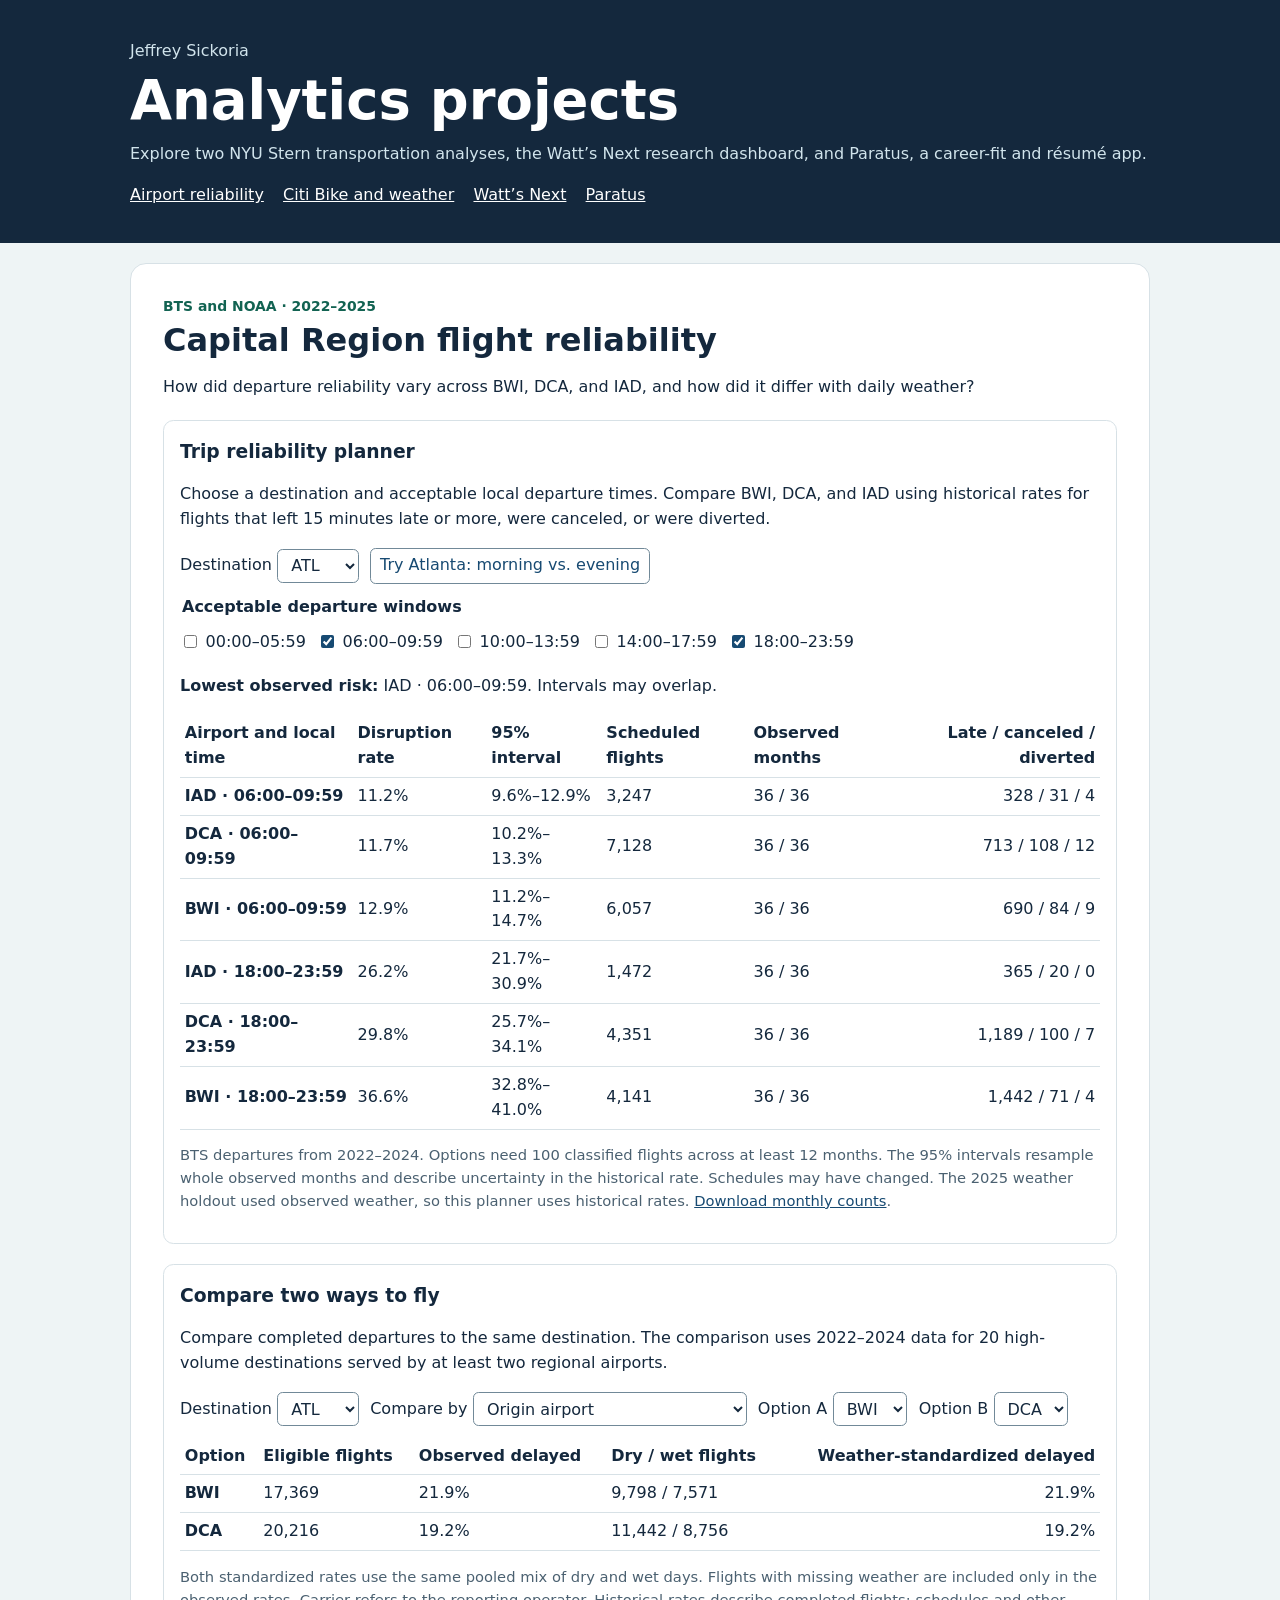
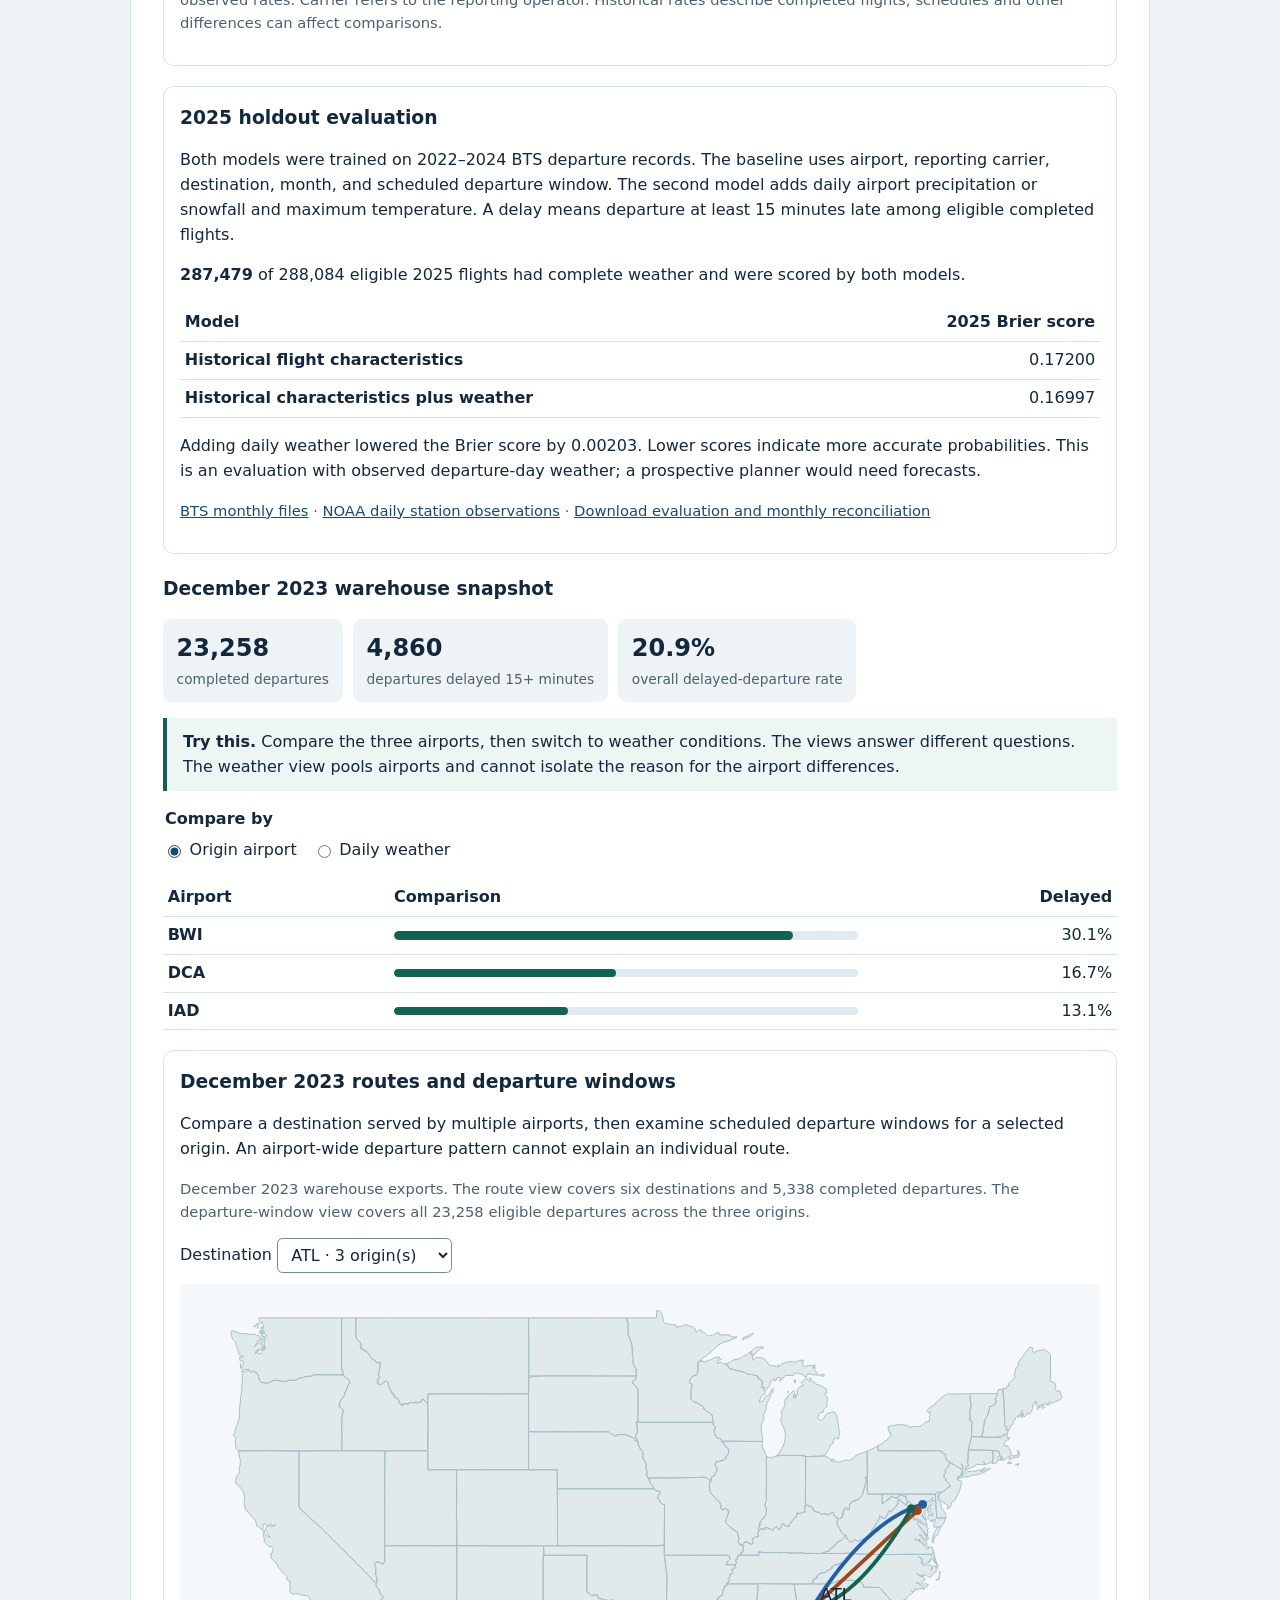
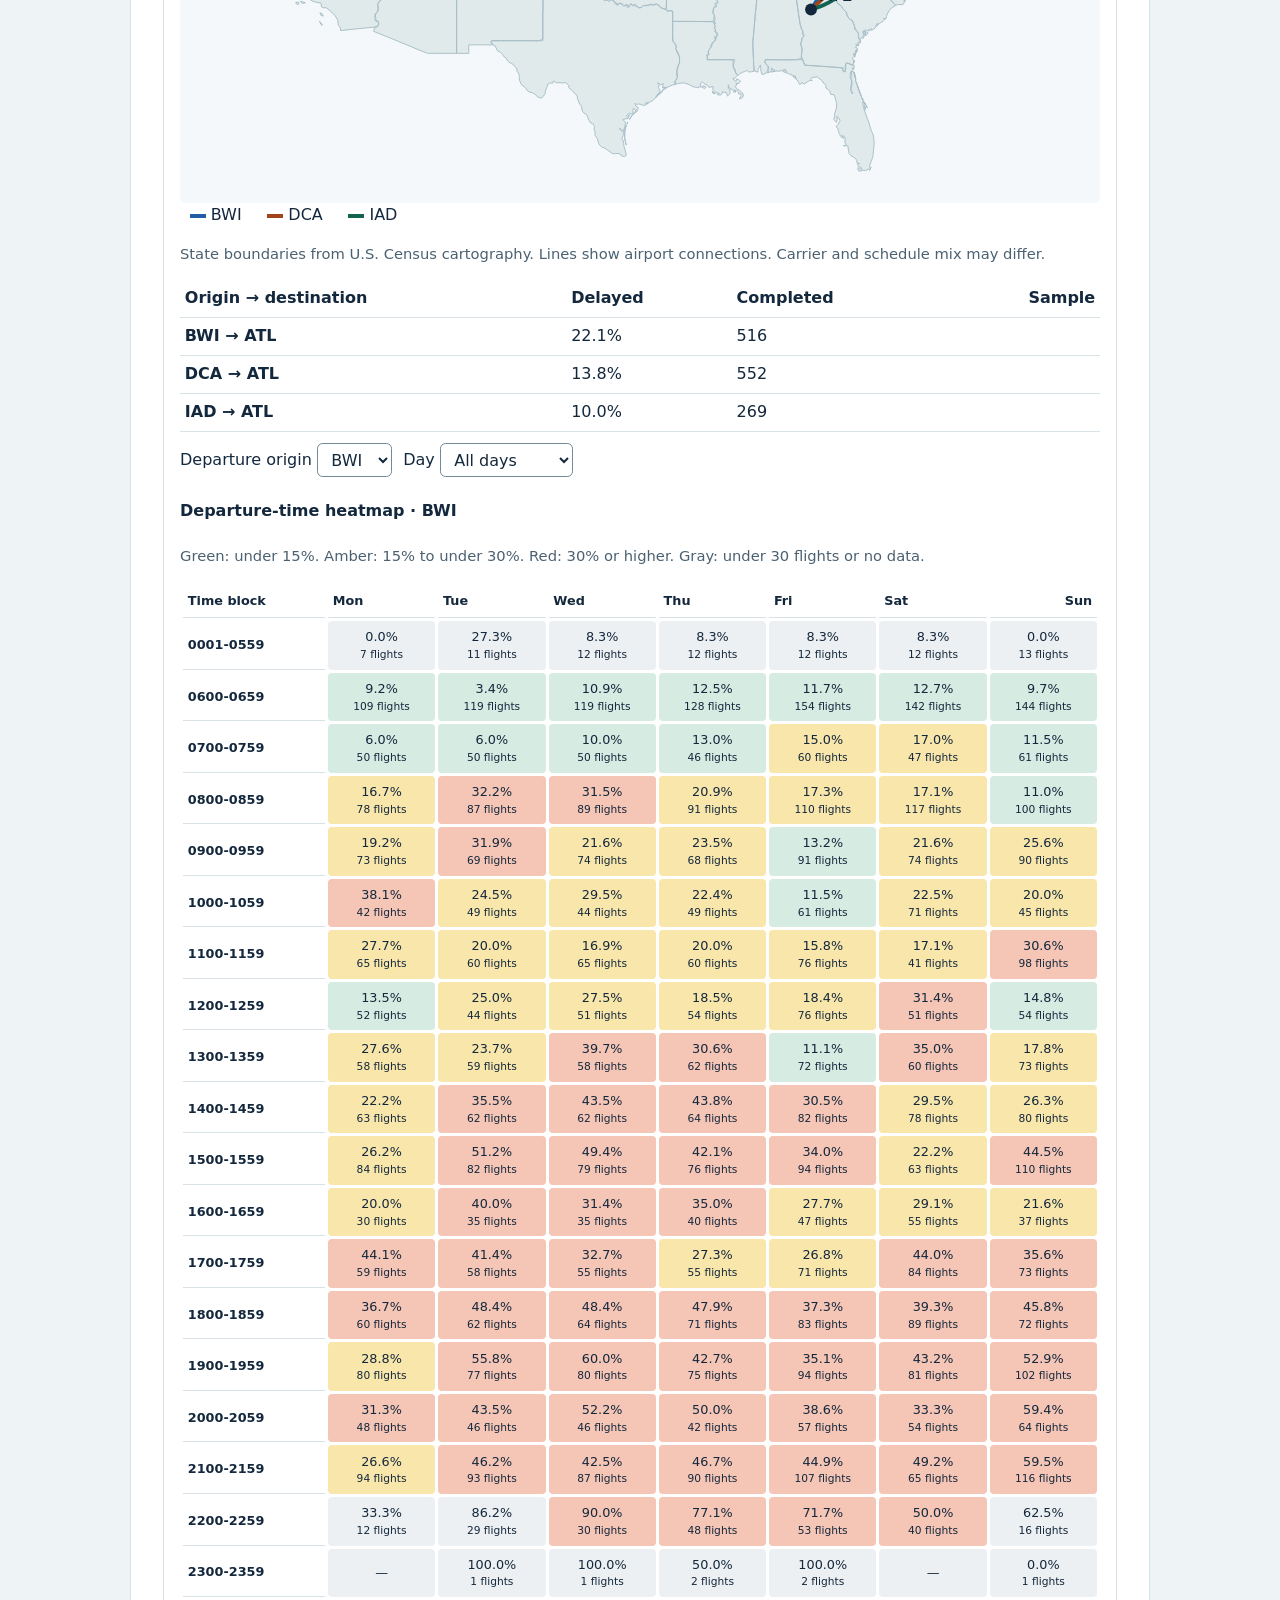
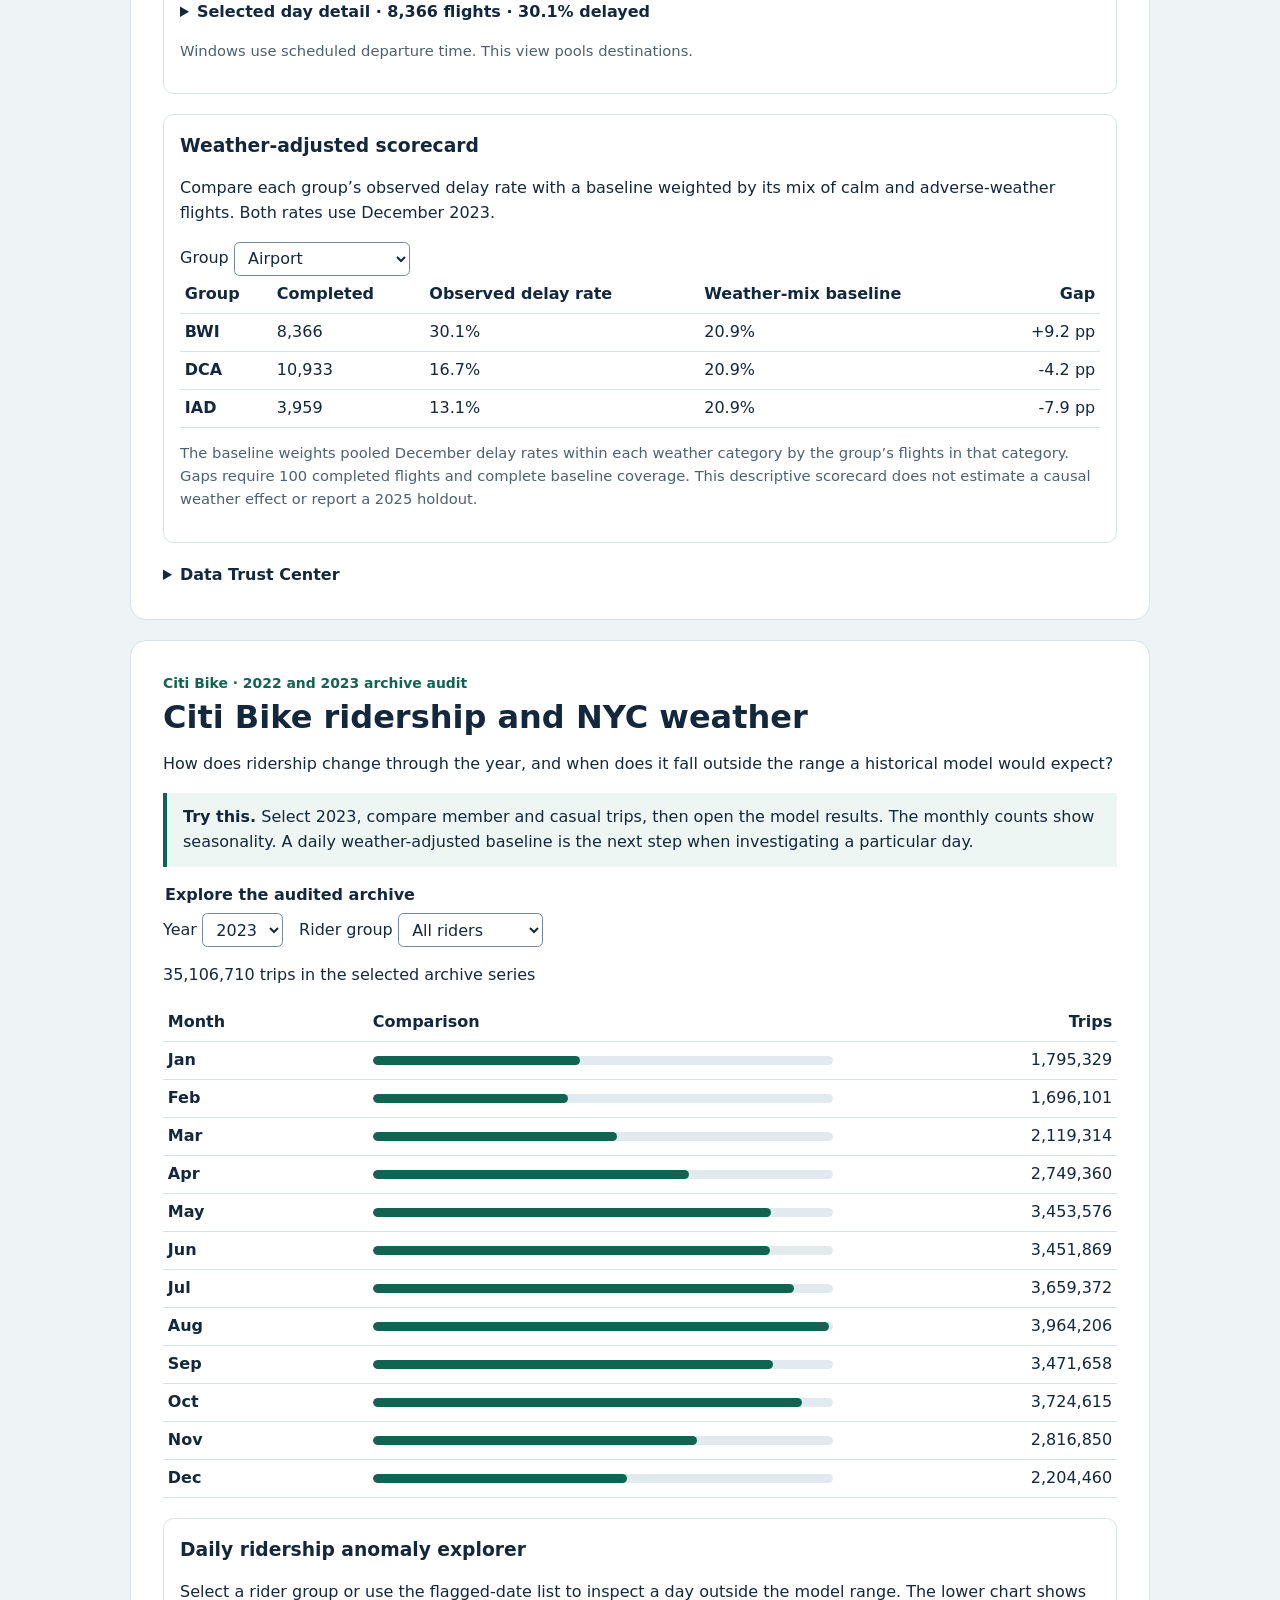
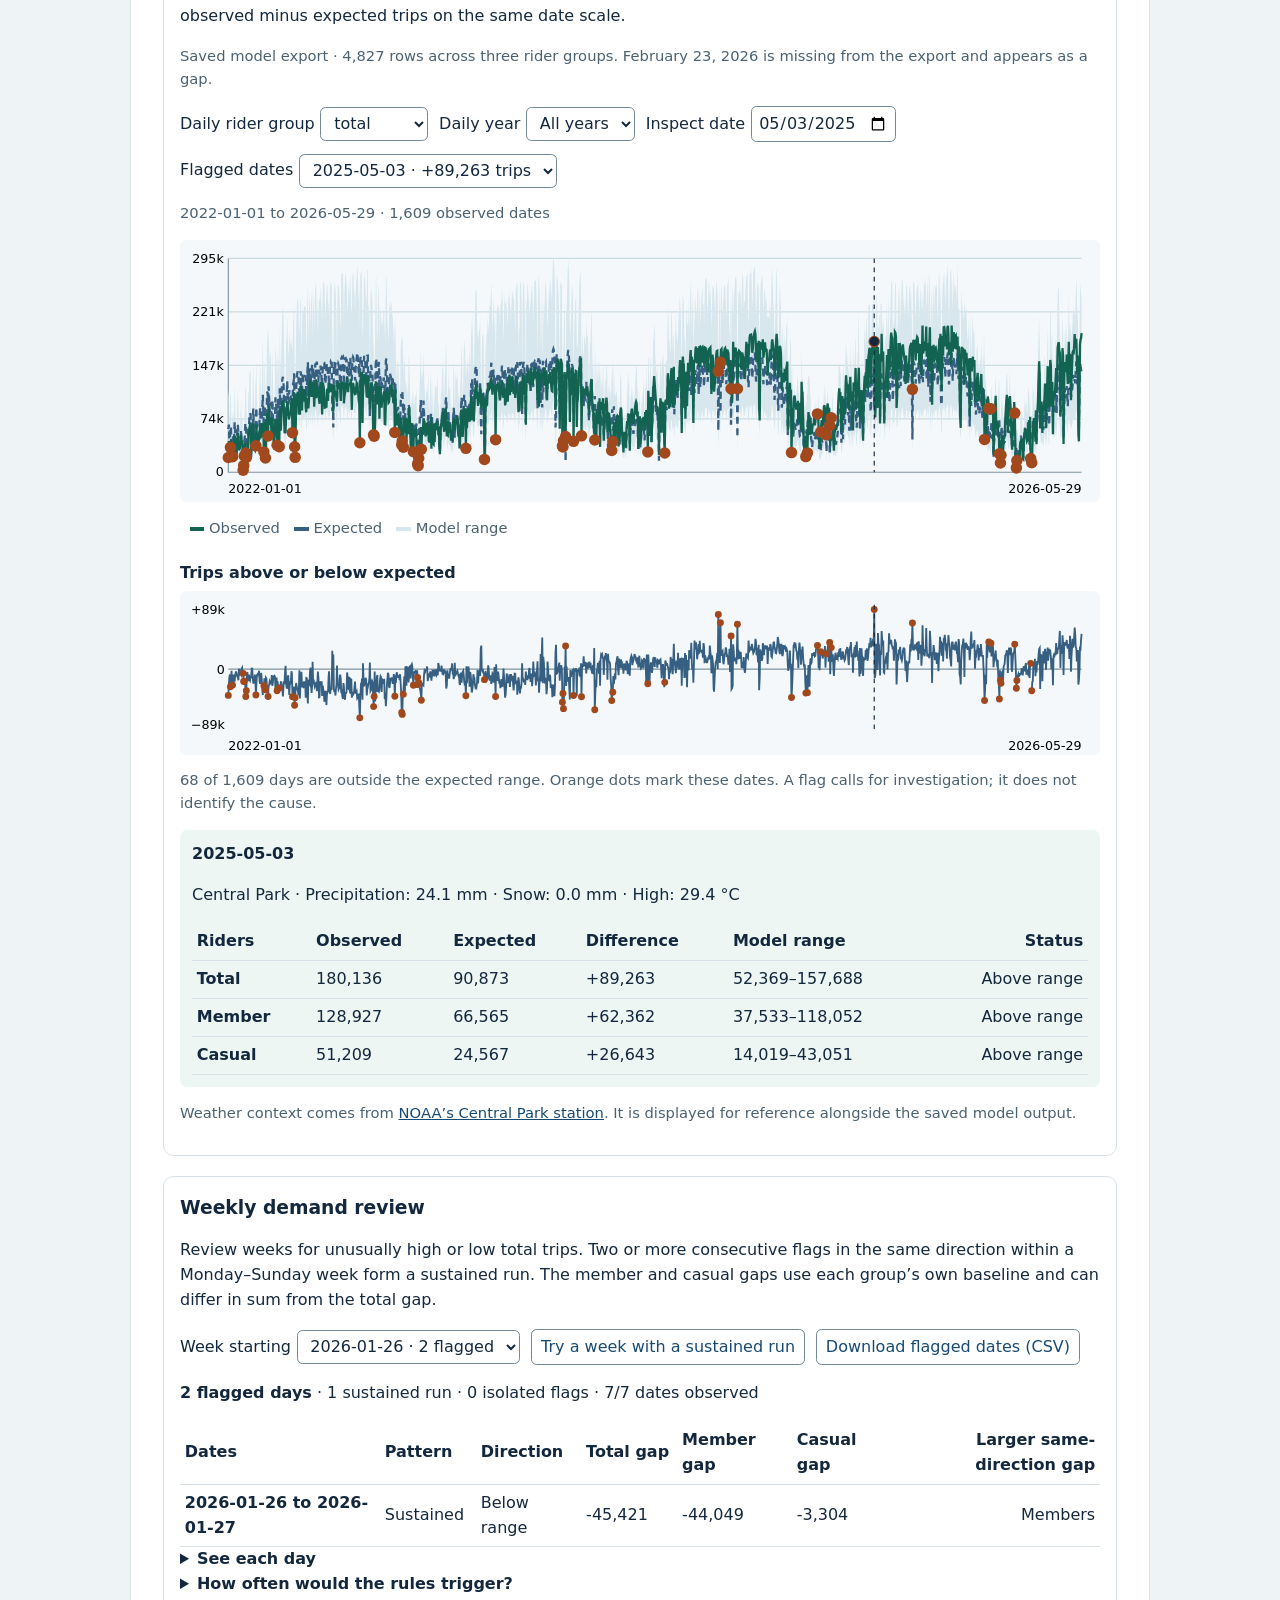
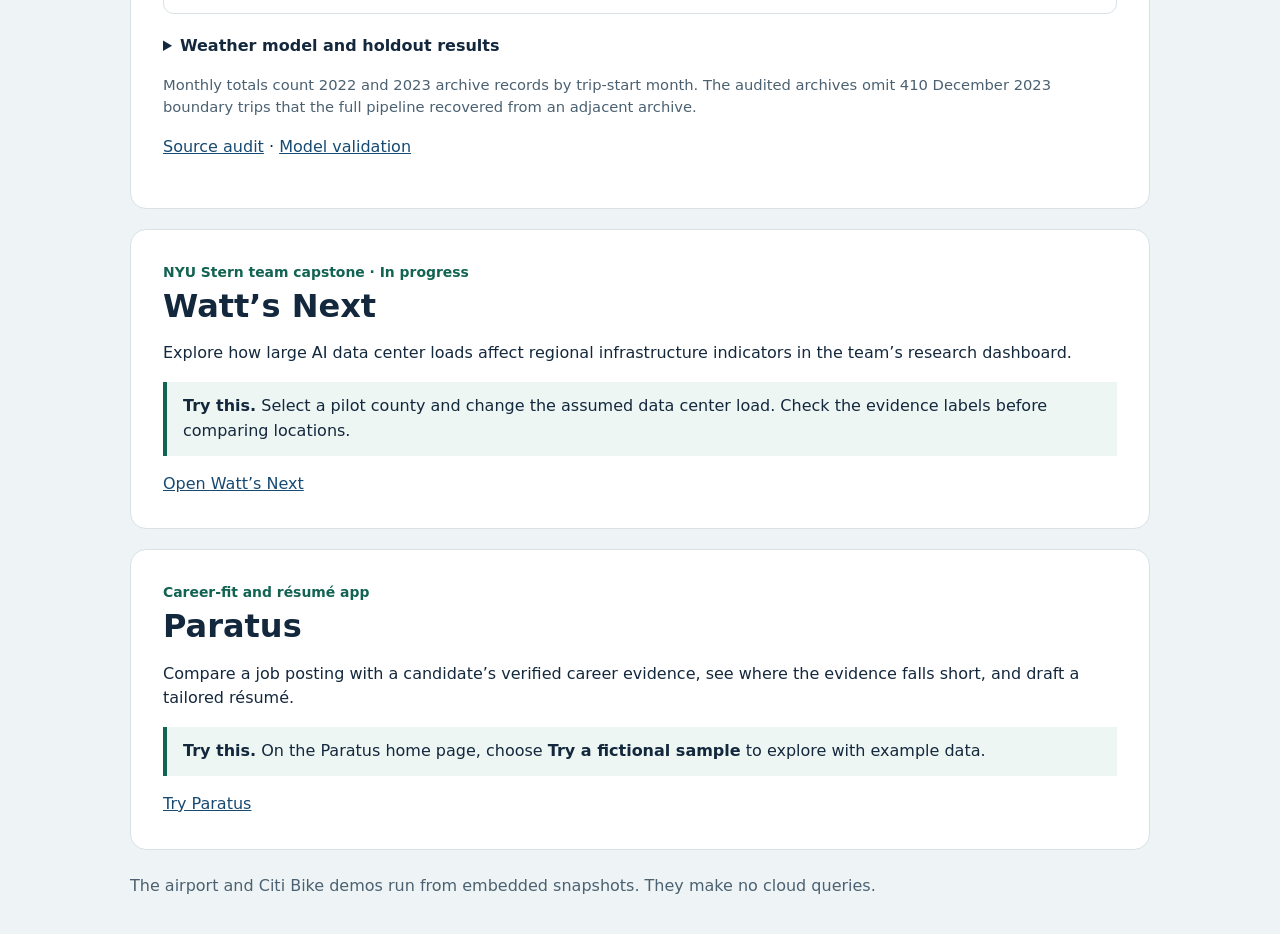
==== commit d6e22d3c: "Publish phase two demand review and flight planner" ====
--- a/index.html
+++ b/index.html
@@ -18,6 +18,9 @@
 .heatmap{min-width:660px;border-collapse:separate;border-spacing:3px;font-size:.8rem}.heatmap td,.heatmap td:last-child{text-align:center;border:0;border-radius:.25rem;white-space:nowrap}.heatmap small{display:block}.h-low{background:#d6ebe1}.h-mid{background:#f8e6ab}.h-high{background:#f5c5b5}.h-muted{background:#edf0f2}.readout{padding:.75rem;background:#edf6f3;border-radius:.45rem}.interactive-chart{cursor:crosshair}.map-key{display:flex;gap:.5rem 1rem;flex-wrap:wrap}.map-key span{white-space:nowrap}input[type=date]{font:inherit;color:var(--ink);border:1px solid #718998;border-radius:.35rem;padding:.25rem .4rem;background:white}
 [hidden]{display:none!important}
 #bike-detail h4{margin-bottom:.35rem}
+#trip-planner button,#bike-weekly button{font:inherit;color:var(--blue);background:white;border:1px solid #718998;border-radius:.35rem;padding:.3rem .55rem;cursor:pointer}
+#bike-weekly button:disabled{opacity:.5;cursor:default}#planner-window-group{display:block;margin:.7rem 0}#planner-windows{margin:.25rem 0}
+#trip-planner th,#bike-weekly th{min-width:6rem}
 </style>
 </head>
 <body>
@@ -30,6 +33,14 @@
 <section id="airport" aria-labelledby="airport-title">
 <p class="kicker">BTS and NOAA · 2022–2025</p><h2 id="airport-title">Capital Region flight reliability</h2>
 <p>How did departure reliability vary across BWI, DCA, and IAD, and how did it differ with daily weather?</p>
+<div class="panel" id="trip-planner">
+<h3>Trip reliability planner</h3>
+<p>Choose a destination and acceptable local departure times. Compare BWI, DCA, and IAD using historical rates for flights that left 15 minutes late or more, were canceled, or were diverted.</p>
+<div class="controls"><label>Destination <select id="planner-destination"></select></label><button type="button" id="planner-example">Try Atlanta: morning vs. evening</button></div>
+<fieldset id="planner-window-group"><legend>Acceptable departure windows</legend><div id="planner-windows" class="controls"></div></fieldset>
+<div id="planner-results" aria-live="polite"></div>
+<p class="note">BTS departures from 2022–2024. Options need 100 classified flights across at least 12 months. The 95% intervals resample whole observed months and describe uncertainty in the historical rate. Schedules may have changed. The 2025 weather holdout used observed weather, so this planner uses historical rates. <a href="planner-monthly-evidence.json" download>Download monthly counts</a>.</p>
+</div>
 <div class="panel" id="flight-comparison">
 <h3>Compare two ways to fly</h3>
 <p>Compare completed departures to the same destination. The comparison uses 2022–2024 data for 20 high-volume destinations served by at least two regional airports.</p>
@@ -74,6 +85,16 @@
 <div id="bike-detail"></div>
 <p class="note">Weather context comes from <a href="https://www.ncei.noaa.gov/access/search/data-search/daily-summaries?stations=USW00094728">NOAA’s Central Park station</a>. It is displayed for reference alongside the saved model output.</p>
 </div>
+<div class="panel" id="bike-weekly">
+<h3>Weekly demand review</h3>
+<p>Review weeks for unusually high or low total trips. Two or more consecutive flags in the same direction within a Monday–Sunday week form a sustained run. The member and casual gaps use each group’s own baseline and can differ in sum from the total gap.</p>
+<div class="controls"><label>Week starting <select id="review-week"></select></label><button type="button" id="review-example">Try a week with a sustained run</button><button type="button" id="review-download">Download flagged dates (CSV)</button></div>
+<div id="review-results" aria-live="polite"></div>
+<details><summary>How often would the rules trigger?</summary>
+<p>A chronological replay across complete weeks in 2025 used only earlier counts. It flags days outside the second-lowest and second-highest totals from up to 12 prior matching weekdays, with at least 10 available. The weekly dashboard above uses the saved weather-adjusted bands. The replay measures review workload, since confirmed incident labels are unavailable.</p>
+<div id="review-backtest"></div>
+</details>
+</div>
 <details><summary>Weather model and holdout results</summary>
 <p>The original project modeled daily ridership using temperature, precipitation, snow, day of week, and month. On the final 179 days of model coverage, the overall mean absolute error was 18.0% lower than the seasonal-naive benchmark. The model underpredicted part of the recent growth period.</p>
 <table><thead><tr><th scope="col">Rider series</th><th scope="col">Mean absolute error</th><th scope="col">Improvement vs. benchmark</th></tr></thead><tbody><tr><th scope="row">Total</th><td>23,808</td><td>18.0%</td></tr><tr><th scope="row">Member</th><td>21,993</td><td>12.8%</td></tr><tr><th scope="row">Casual</th><td>2,595</td><td>44.7%</td></tr></tbody></table>
@@ -94,6 +115,7 @@
 </main>
 <script type="application/json" id="phase-one-flight-data">{"evaluation":{"trainingFlights":842877,"scoredFlights":287479,"allHoldoutFlights":288084,"baselineBrier":0.17199764197160905,"weatherBrier":0.16997219743083042},"routes":[["ATL","BWI","DL",0,"dry",5,0],["ATL","BWI","DL",0,"wet",6,0],["ATL","BWI","DL",1,"dry",1739,146],["ATL","BWI","DL",1,"wet",1355,141],["ATL","BWI","DL",2,"dry",1249,161],["ATL","BWI","DL",2,"wet",933,145],["ATL","BWI","DL",3,"dry",961,145],["ATL","BWI","DL",3,"wet",781,155],["ATL","BWI","DL",4,"dry",752,132],["ATL","BWI","DL",4,"wet",568,175],["ATL","BWI","F9",1,"dry",221,27],["ATL","BWI","F9",1,"wet",181,31],["ATL","BWI","F9",2,"dry",103,28],["ATL","BWI","F9",2,"wet",88,20],["ATL","BWI","F9",3,"dry",256,82],["ATL","BWI","F9",3,"wet",182,74],["ATL","BWI","F9",4,"dry",252,64],["ATL","BWI","F9",4,"wet",190,69],["ATL","BWI","NK",0,"dry",122,9],["ATL","BWI","NK",0,"wet",59,6],["ATL","BWI","NK",1,"dry",478,47],["ATL","BWI","NK",1,"wet",394,49],["ATL","BWI","NK",2,"dry",64,6],["ATL","BWI","NK",2,"wet",40,5],["ATL","BWI","NK",3,"dry",76,11],["ATL","BWI","NK",3,"wet",70,19],["ATL","BWI","NK",4,"dry",362,85],["ATL","BWI","NK",4,"wet",267,72],["ATL","BWI","WN",1,"dry",885,131],["ATL","BWI","WN",1,"wet",711,118],["ATL","BWI","WN",2,"dry",610,119],["ATL","BWI","WN",2,"wet",469,140],["ATL","BWI","WN",3,"dry",697,268],["ATL","BWI","WN",3,"wet",568,275],["ATL","BWI","WN",4,"dry",966,437],["ATL","BWI","WN",4,"wet",709,408],["ATL","DCA","AA",1,"dry",104,10],["ATL","DCA","AA",1,"wet",91,11],["ATL","DCA","AA",2,"dry",111,19],["ATL","DCA","AA",2,"wet",84,15],["ATL","DCA","AA",3,"dry",15,5],["ATL","DCA","AA",3,"wet",5,1],["ATL","DCA","AA",4,"dry",59,18],["ATL","DCA","AA",4,"wet",30,16],["ATL","DCA","DL",1,"dry",2351,232],["ATL","DCA","DL",1,"unknown",4,0],["ATL","DCA","DL",1,"wet",1794,223],["ATL","DCA","DL",2,"dry",1517,227],["ATL","DCA","DL",2,"unknown",2,0],["ATL","DCA","DL",2,"wet",1171,241],["ATL","DCA","DL",3,"dry",1101,224],["ATL","DCA","DL",3,"unknown",3,0],["ATL","DCA","DL",3,"wet",876,292],["ATL","DCA","DL",4,"dry",1362,275],["ATL","DCA","DL",4,"unknown",1,0],["ATL","DCA","DL",4,"wet",1030,351],["ATL","DCA","MQ",1,"dry",22,5],["ATL","DCA","MQ",1,"wet",19,5],["ATL","DCA","MQ",2,"dry",52,8],["ATL","DCA","MQ",2,"wet",45,8],["ATL","DCA","MQ",3,"dry",30,7],["ATL","DCA","MQ",3,"wet",19,5],["ATL","DCA","OH",1,"dry",277,36],["ATL","DCA","OH",1,"wet",210,31],["ATL","DCA","OH",2,"dry",231,42],["ATL","DCA","OH",2,"wet",149,42],["ATL","DCA","OH",3,"dry",137,35],["ATL","DCA","OH",3,"wet",94,32],["ATL","DCA","OH",4,"dry",114,19],["ATL","DCA","OH",4,"wet",78,24],["ATL","DCA","WN",1,"dry",602,44],["ATL","DCA","WN",1,"unknown",1,0],["ATL","DCA","WN",1,"wet",467,42],["ATL","DCA","WN",2,"dry",602,110],["ATL","DCA","WN",2,"unknown",1,0],["ATL","DCA","WN",2,"wet",465,114],["ATL","DCA","WN",3,"dry",597,180],["ATL","DCA","WN",3,"unknown",1,1],["ATL","DCA","WN",3,"wet",443,188],["ATL","DCA","WN",4,"dry",561,195],["ATL","DCA","WN",4,"unknown",1,1],["ATL","DCA","WN",4,"wet",420,206],["ATL","DCA","YX",1,"dry",598,35],["ATL","DCA","YX",1,"unknown",1,0],["ATL","DCA","YX",1,"wet",467,39],["ATL","DCA","YX",2,"dry",222,19],["ATL","DCA","YX",2,"unknown",1,0],["ATL","DCA","YX",2,"wet",185,27],["ATL","DCA","YX",3,"dry",446,42],["ATL","DCA","YX",3,"unknown",1,1],["ATL","DCA","YX",3,"wet",358,92],["ATL","DCA","YX",4,"dry",331,24],["ATL","DCA","YX",4,"unknown",1,0],["ATL","DCA","YX",4,"wet",256,60],["ATL","IAD","DL",0,"dry",43,3],["ATL","IAD","DL",0,"wet",29,3],["ATL","IAD","DL",1,"dry",1257,100],["ATL","IAD","DL",1,"wet",994,130],["ATL","IAD","DL",2,"dry",853,77],["ATL","IAD","DL",2,"wet",670,109],["ATL","IAD","DL",3,"dry",656,94],["ATL","IAD","DL",3,"wet",533,137],["ATL","IAD","DL",4,"dry",453,83],["ATL","IAD","DL",4,"wet",336,99],["ATL","IAD","F9",1,"dry",5,1],["ATL","IAD","F9",1,"wet",9,2],["ATL","IAD","F9",2,"dry",7,2],["ATL","IAD","F9",2,"wet",5,3],["ATL","IAD","F9",3,"dry",6,1],["ATL","IAD","F9",3,"wet",2,1],["ATL","IAD","F9",4,"dry",6,2],["ATL","IAD","F9",4,"wet",5,2],["ATL","IAD","OO",1,"dry",1,0],["ATL","IAD","UA",1,"dry",468,34],["ATL","IAD","UA",1,"wet",351,41],["ATL","IAD","UA",2,"dry",372,32],["ATL","IAD","UA",2,"wet",290,41],["ATL","IAD","UA",3,"dry",451,92],["ATL","IAD","UA",3,"wet",336,91],["ATL","IAD","UA",4,"dry",315,70],["ATL","IAD","UA",4,"wet",248,92],["ATL","IAD","WN",0,"dry",79,2],["ATL","IAD","WN",0,"wet",76,5],["ATL","IAD","WN",1,"dry",26,3],["ATL","IAD","WN",1,"wet",11,0],["ATL","IAD","WN",2,"dry",96,7],["ATL","IAD","WN",2,"wet",83,16],["ATL","IAD","WN",3,"dry",200,42],["ATL","IAD","WN",3,"wet",142,33],["ATL","IAD","YV",1,"dry",33,7],["ATL","IAD","YV",1,"wet",36,9],["ATL","IAD","YV",2,"dry",187,29],["ATL","IAD","YV",2,"wet",150,24],["ATL","IAD","YV",3,"dry",3,2],["ATL","IAD","YV",4,"dry",53,6],["ATL","IAD","YV",4,"wet",34,10],["ATL","IAD","YX",1,"dry",14,0],["ATL","IAD","YX",1,"wet",7,1],["ATL","IAD","YX",2,"dry",14,1],["ATL","IAD","YX",2,"wet",16,3],["ATL","IAD","YX",3,"dry",91,23],["ATL","IAD","YX",3,"wet",80,33],["ATL","IAD","YX",4,"dry",1,1],["ATL","IAD","YX",4,"wet",1,0],["BDL","BWI","WN",1,"dry",451,68],["BDL","BWI","WN",1,"wet",337,54],["BDL","BWI","WN",2,"dry",721,112],["BDL","BWI","WN",2,"wet",580,136],["BDL","BWI","WN",3,"dry",771,292],["BDL","BWI","WN",3,"wet",598,308],["BDL","BWI","WN",4,"dry",765,423],["BDL","BWI","WN",4,"wet",563,376],["BDL","DCA","AA",1,"dry",15,4],["BDL","DCA","AA",1,"wet",11,1],["BDL","DCA","AA",2,"dry",58,9],["BDL","DCA","AA",2,"wet",45,11],["BDL","DCA","AA",3,"dry",224,51],["BDL","DCA","AA",3,"unknown",1,1],["BDL","DCA","AA",3,"wet",148,44],["BDL","DCA","AA",4,"dry",83,20],["BDL","DCA","AA",4,"wet",60,13],["BDL","DCA","MQ",1,"wet",1,0],["BDL","DCA","MQ",2,"dry",27,1],["BDL","DCA","MQ",2,"wet",20,2],["BDL","DCA","MQ",3,"dry",13,0],["BDL","DCA","MQ",3,"wet",12,1],["BDL","DCA","MQ",4,"dry",9,2],["BDL","DCA","MQ",4,"unknown",1,1],["BDL","DCA","MQ",4,"wet",20,6],["BDL","DCA","OH",1,"dry",392,47],["BDL","DCA","OH",1,"wet",286,45],["BDL","DCA","OH",2,"dry",733,123],["BDL","DCA","OH",2,"unknown",2,0],["BDL","DCA","OH",2,"wet",575,110],["BDL","DCA","OH",3,"dry",437,90],["BDL","DCA","OH",3,"unknown",1,1],["BDL","DCA","OH",3,"wet",328,99],["BDL","DCA","OH",4,"dry",395,104],["BDL","DCA","OH",4,"wet",269,102],["BDL","DCA","YX",1,"dry",148,9],["BDL","DCA","YX",1,"wet",130,9],["BDL","DCA","YX",2,"dry",223,16],["BDL","DCA","YX",2,"wet",166,13],["BDL","DCA","YX",3,"dry",156,13],["BDL","DCA","YX",3,"wet",125,27],["BDL","DCA","YX",4,"dry",323,27],["BDL","DCA","YX",4,"wet",242,49],["BDL","IAD","UA",1,"dry",93,7],["BDL","IAD","UA",1,"wet",76,5],["BDL","IAD","UA",2,"dry",241,21],["BDL","IAD","UA",2,"wet",171,28],["BDL","IAD","UA",3,"dry",288,43],["BDL","IAD","UA",3,"wet",217,55],["BDL","IAD","UA",4,"dry",487,91],["BDL","IAD","UA",4,"wet",368,102],["BDL","IAD","YV",1,"dry",83,12],["BDL","IAD","YV",1,"wet",76,6],["BDL","IAD","YV",2,"dry",41,8],["BDL","IAD","YV",2,"wet",19,4],["BDL","IAD","YV",3,"dry",92,14],["BDL","IAD","YV",3,"wet",82,21],["BDL","IAD","YV",4,"dry",2,0],["BDL","IAD","YV",4,"wet",1,0],["BDL","IAD","YX",1,"dry",2,1],["BDL","IAD","YX",1,"wet",2,0],["BDL","IAD","YX",2,"dry",32,1],["BDL","IAD","YX",2,"wet",32,1],["BDL","IAD","YX",3,"dry",50,5],["BDL","IAD","YX",3,"wet",43,9],["BDL","IAD","YX",4,"dry",29,1],["BDL","IAD","YX",4,"wet",26,1],["BNA","BWI","WN",1,"dry",1107,123],["BNA","BWI","WN",1,"wet",838,122],["BNA","BWI","WN",2,"dry",463,110],["BNA","BWI","WN",2,"wet",362,106],["BNA","BWI","WN",3,"dry",527,197],["BNA","BWI","WN",3,"wet",400,195],["BNA","BWI","WN",4,"dry",943,393],["BNA","BWI","WN",4,"wet",725,398],["BNA","DCA","9E",1,"dry",1,0],["BNA","DCA","AA",2,"dry",74,8],["BNA","DCA","AA",2,"wet",41,6],["BNA","DCA","AA",3,"dry",16,6],["BNA","DCA","AA",3,"wet",12,2],["BNA","DCA","AA",4,"dry",312,68],["BNA","DCA","AA",4,"wet",240,87],["BNA","DCA","MQ",1,"dry",29,6],["BNA","DCA","MQ",1,"wet",16,4],["BNA","DCA","MQ",2,"dry",154,15],["BNA","DCA","MQ",2,"wet",117,21],["BNA","DCA","MQ",3,"dry",4,0],["BNA","DCA","MQ",3,"wet",3,0],["BNA","DCA","MQ",4,"dry",29,6],["BNA","DCA","MQ",4,"wet",24,6],["BNA","DCA","OH",1,"dry",200,19],["BNA","DCA","OH",1,"unknown",1,0],["BNA","DCA","OH",1,"wet",176,23],["BNA","DCA","OH",2,"dry",381,76],["BNA","DCA","OH",2,"unknown",1,0],["BNA","DCA","OH",2,"wet",300,72],["BNA","DCA","OH",3,"dry",487,104],["BNA","DCA","OH",3,"unknown",1,0],["BNA","DCA","OH",3,"wet",386,136],["BNA","DCA","OH",4,"dry",181,25],["BNA","DCA","OH",4,"wet",137,48],["BNA","DCA","WN",1,"dry",605,32],["BNA","DCA","WN",1,"unknown",1,0],["BNA","DCA","WN",1,"wet",468,29],["BNA","DCA","WN",2,"dry",582,81],["BNA","DCA","WN",2,"unknown",1,0],["BNA","DCA","WN",2,"wet",443,93],["BNA","DCA","WN",3,"dry",591,182],["BNA","DCA","WN",3,"unknown",1,1],["BNA","DCA","WN",3,"wet",461,185],["BNA","DCA","WN",4,"dry",534,192],["BNA","DCA","WN",4,"unknown",1,1],["BNA","DCA","WN",4,"wet",408,175],["BNA","DCA","YX",1,"dry",477,42],["BNA","DCA","YX",1,"wet",349,34],["BNA","DCA","YX",2,"dry",615,53],["BNA","DCA","YX",2,"unknown",2,0],["BNA","DCA","YX",2,"wet",474,41],["BNA","DCA","YX",3,"dry",373,42],["BNA","DCA","YX",3,"unknown",1,0],["BNA","DCA","YX",3,"wet",248,39],["BNA","DCA","YX",4,"dry",443,39],["BNA","DCA","YX",4,"unknown",1,1],["BNA","DCA","YX",4,"wet",321,69],["BNA","IAD","G4",1,"dry",8,3],["BNA","IAD","G4",1,"wet",4,2],["BNA","IAD","G4",2,"dry",67,14],["BNA","IAD","G4",2,"wet",53,8],["BNA","IAD","G4",3,"dry",48,8],["BNA","IAD","G4",3,"wet",51,15],["BNA","IAD","G4",4,"dry",49,19],["BNA","IAD","G4",4,"wet",36,18],["BNA","IAD","UA",1,"dry",519,44],["BNA","IAD","UA",1,"wet",415,25],["BNA","IAD","UA",2,"dry",281,28],["BNA","IAD","UA",2,"wet",200,22],["BNA","IAD","UA",3,"dry",493,83],["BNA","IAD","UA",3,"wet",396,123],["BNA","IAD","UA",4,"dry",88,21],["BNA","IAD","UA",4,"wet",77,29],["BNA","IAD","YV",3,"dry",5,1],["BNA","IAD","YV",3,"wet",1,0],["BNA","IAD","YV",4,"dry",57,11],["BNA","IAD","YV",4,"wet",50,11],["BNA","IAD","YX",1,"dry",20,2],["BNA","IAD","YX",1,"wet",19,2],["BNA","IAD","YX",2,"dry",52,6],["BNA","IAD","YX",2,"wet",28,10],["BNA","IAD","YX",3,"dry",46,13],["BNA","IAD","YX",3,"wet",23,7],["BNA","IAD","YX",4,"dry",27,3],["BNA","IAD","YX",4,"wet",23,7],["BOS","BWI","9E",4,"dry",24,6],["BOS","BWI","9E",4,"wet",17,5],["BOS","BWI","B6",1,"dry",238,18],["BOS","BWI","B6",1,"wet",194,20],["BOS","BWI","B6",2,"dry",241,36],["BOS","BWI","B6",2,"wet",162,31],["BOS","BWI","B6",3,"dry",182,37],["BOS","BWI","B6",3,"wet",122,41],["BOS","BWI","B6",4,"dry",227,51],["BOS","BWI","B6",4,"wet",169,70],["BOS","BWI","NK",0,"dry",14,1],["BOS","BWI","NK",0,"wet",13,1],["BOS","BWI","NK",1,"dry",96,12],["BOS","BWI","NK",1,"wet",75,14],["BOS","BWI","NK",2,"dry",13,3],["BOS","BWI","NK",3,"dry",60,12],["BOS","BWI","NK",3,"wet",37,14],["BOS","BWI","NK",4,"dry",130,43],["BOS","BWI","NK",4,"wet",92,55],["BOS","BWI","OO",3,"dry",1,0],["BOS","BWI","OO",4,"dry",33,7],["BOS","BWI","OO",4,"wet",14,4],["BOS","BWI","WN",1,"dry",1047,110],["BOS","BWI","WN",1,"wet",813,97],["BOS","BWI","WN",2,"dry",740,167],["BOS","BWI","WN",2,"wet",562,189],["BOS","BWI","WN",3,"dry",1009,390],["BOS","BWI","WN",3,"wet",812,445],["BOS","BWI","WN",4,"dry",1170,554],["BOS","BWI","WN",4,"wet",868,554],["BOS","BWI","YX",1,"dry",231,9],["BOS","BWI","YX",1,"wet",165,17],["BOS","BWI","YX",2,"dry",219,11],["BOS","BWI","YX",2,"wet",169,23],["BOS","BWI","YX",3,"dry",422,38],["BOS","BWI","YX",3,"wet",323,70],["BOS","BWI","YX",4,"dry",268,37],["BOS","BWI","YX",4,"wet",189,52],["BOS","DCA","AA",1,"dry",999,124],["BOS","DCA","AA",1,"unknown",1,0],["BOS","DCA","AA",1,"wet",745,123],["BOS","DCA","AA",2,"dry",937,178],["BOS","DCA","AA",2,"unknown",2,2],["BOS","DCA","AA",2,"wet",687,155],["BOS","DCA","AA",3,"dry",1303,328],["BOS","DCA","AA",3,"unknown",2,0],["BOS","DCA","AA",3,"wet",964,363],["BOS","DCA","AA",4,"dry",1066,295],["BOS","DCA","AA",4,"unknown",2,0],["BOS","DCA","AA",4,"wet",792,296],["BOS","DCA","B6",0,"dry",1,0],["BOS","DCA","B6",1,"dry",1882,195],["BOS","DCA","B6",1,"unknown",3,1],["BOS","DCA","B6",1,"wet",1456,173],["BOS","DCA","B6",2,"dry",1922,345],["BOS","DCA","B6",2,"unknown",3,1],["BOS","DCA","B6",2,"wet",1515,361],["BOS","DCA","B6",3,"dry",1791,412],["BOS","DCA","B6",3,"unknown",3,1],["BOS","DCA","B6",3,"wet",1333,551],["BOS","DCA","B6",4,"dry",1773,453],["BOS","DCA","B6",4,"unknown",2,0],["BOS","DCA","B6",4,"wet",1314,578],["BOS","DCA","DL",2,"dry",85,15],["BOS","DCA","DL",2,"wet",46,16],["BOS","DCA","YX",1,"dry",1514,121],["BOS","DCA","YX",1,"unknown",1,0],["BOS","DCA","YX",1,"wet",1157,112],["BOS","DCA","YX",2,"dry",1209,102],["BOS","DCA","YX",2,"unknown",4,0],["BOS","DCA","YX",2,"wet",955,139],["BOS","DCA","YX",3,"dry",1167,136],["BOS","DCA","YX",3,"unknown",2,0],["BOS","DCA","YX",3,"wet",880,243],["BOS","DCA","YX",4,"dry",1296,173],["BOS","DCA","YX",4,"unknown",3,1],["BOS","DCA","YX",4,"wet",933,282],["BOS","IAD","UA",1,"dry",549,38],["BOS","IAD","UA",1,"wet",438,32],["BOS","IAD","UA",2,"dry",606,81],["BOS","IAD","UA",2,"wet",476,75],["BOS","IAD","UA",3,"dry",556,115],["BOS","IAD","UA",3,"wet",438,177],["BOS","IAD","UA",4,"dry",601,119],["BOS","IAD","UA",4,"wet",469,131],["BOS","IAD","YV",3,"dry",18,2],["BOS","IAD","YV",3,"wet",14,3],["BOS","IAD","YX",2,"dry",1,1],["BOS","IAD","YX",3,"dry",6,3],["BOS","IAD","YX",3,"wet",7,3],["CLT","BWI","AA",0,"dry",300,22],["CLT","BWI","AA",0,"wet",250,15],["CLT","BWI","AA",1,"dry",979,94],["CLT","BWI","AA",1,"wet",752,81],["CLT","BWI","AA",2,"dry",819,122],["CLT","BWI","AA",2,"wet",674,129],["CLT","BWI","AA",3,"dry",569,131],["CLT","BWI","AA",3,"wet",428,137],["CLT","BWI","AA",4,"dry",453,127],["CLT","BWI","AA",4,"wet",352,158],["CLT","BWI","F9",1,"dry",22,2],["CLT","BWI","F9",1,"wet",8,1],["CLT","BWI","F9",2,"dry",25,3],["CLT","BWI","F9",2,"wet",26,3],["CLT","BWI","F9",3,"dry",29,8],["CLT","BWI","F9",3,"wet",21,6],["CLT","BWI","F9",4,"dry",20,7],["CLT","BWI","F9",4,"wet",23,10],["CLT","BWI","MQ",4,"dry",1,0],["CLT","BWI","MQ",4,"wet",1,1],["CLT","BWI","OH",1,"dry",23,4],["CLT","BWI","OH",1,"wet",12,0],["CLT","BWI","OH",2,"dry",67,7],["CLT","BWI","OH",2,"wet",54,11],["CLT","BWI","OH",3,"dry",53,5],["CLT","BWI","OH",3,"wet",36,8],["CLT","BWI","OH",4,"dry",6,1],["CLT","BWI","OH",4,"wet",9,5],["CLT","BWI","WN",1,"dry",590,115],["CLT","BWI","WN",1,"wet",470,115],["CLT","BWI","WN",2,"dry",64,14],["CLT","BWI","WN",2,"wet",46,11],["CLT","BWI","WN",3,"dry",237,98],["CLT","BWI","WN",3,"wet",172,67],["CLT","BWI","WN",4,"dry",551,222],["CLT","BWI","WN",4,"wet",429,254],["CLT","DCA","AA",0,"dry",227,14],["CLT","DCA","AA",0,"wet",158,13],["CLT","DCA","AA",1,"dry",977,95],["CLT","DCA","AA",1,"unknown",2,1],["CLT","DCA","AA",1,"wet",744,80],["CLT","DCA","AA",2,"dry",1289,174],["CLT","DCA","AA",2,"unknown",2,0],["CLT","DCA","AA",2,"wet",994,201],["CLT","DCA","AA",3,"dry",1161,257],["CLT","DCA","AA",3,"unknown",2,0],["CLT","DCA","AA",3,"wet",884,280],["CLT","DCA","AA",4,"dry",616,147],["CLT","DCA","AA",4,"unknown",1,1],["CLT","DCA","AA",4,"wet",455,164],["CLT","DCA","MQ",1,"dry",1,0],["CLT","DCA","OH",0,"dry",339,54],["CLT","DCA","OH",0,"wet",257,50],["CLT","DCA","OH",1,"dry",236,30],["CLT","DCA","OH",1,"wet",198,31],["CLT","DCA","OH",2,"dry",316,60],["CLT","DCA","OH",2,"unknown",1,0],["CLT","DCA","OH",2,"wet",236,65],["CLT","DCA","OH",3,"dry",13,6],["CLT","DCA","OH",3,"wet",11,4],["CLT","DCA","OH",4,"dry",51,12],["CLT","DCA","OH",4,"wet",31,15],["CLT","DCA","YX",0,"wet",1,0],["CLT","IAD","AA",0,"dry",61,12],["CLT","IAD","AA",0,"wet",80,13],["CLT","IAD","AA",1,"dry",241,35],["CLT","IAD","AA",1,"wet",191,28],["CLT","IAD","AA",2,"dry",63,6],["CLT","IAD","AA",2,"wet",54,8],["CLT","IAD","AA",3,"dry",71,3],["CLT","IAD","AA",3,"wet",35,5],["CLT","IAD","AA",4,"dry",116,33],["CLT","IAD","AA",4,"wet",86,25],["CLT","IAD","OH",0,"dry",270,13],["CLT","IAD","OH",0,"wet",197,12],["CLT","IAD","OH",1,"dry",217,21],["CLT","IAD","OH",1,"wet",169,23],["CLT","IAD","OH",2,"dry",664,51],["CLT","IAD","OH",2,"wet",528,87],["CLT","IAD","OH",3,"dry",506,78],["CLT","IAD","OH",3,"wet",422,125],["CLT","IAD","OH",4,"dry",304,62],["CLT","IAD","OH",4,"wet",235,71],["CLT","IAD","UA",1,"dry",353,25],["CLT","IAD","UA",1,"wet",278,26],["CLT","IAD","UA",2,"wet",3,1],["CLT","IAD","UA",3,"dry",61,17],["CLT","IAD","UA",3,"wet",47,22],["CLT","IAD","UA",4,"dry",40,10],["CLT","IAD","UA",4,"wet",39,14],["CLT","IAD","YV",1,"dry",105,9],["CLT","IAD","YV",1,"wet",95,13],["CLT","IAD","YV",2,"dry",97,18],["CLT","IAD","YV",2,"wet",95,16],["CLT","IAD","YV",3,"dry",156,28],["CLT","IAD","YV",3,"wet",119,37],["CLT","IAD","YV",4,"dry",66,9],["CLT","IAD","YV",4,"wet",46,11],["CLT","IAD","YX",1,"dry",56,3],["CLT","IAD","YX",1,"wet",43,4],["CLT","IAD","YX",2,"dry",100,15],["CLT","IAD","YX",2,"wet",53,7],["CLT","IAD","YX",3,"dry",23,4],["CLT","IAD","YX",3,"wet",13,6],["CLT","IAD","YX",4,"dry",23,1],["CLT","IAD","YX",4,"wet",13,2],["DEN","BWI","F9",1,"dry",87,20],["DEN","BWI","F9",1,"wet",73,18],["DEN","BWI","F9",2,"dry",94,18],["DEN","BWI","F9",2,"wet",83,27],["DEN","BWI","F9",3,"dry",81,20],["DEN","BWI","F9",3,"wet",63,20],["DEN","BWI","F9",4,"dry",47,12],["DEN","BWI","F9",4,"wet",39,9],["DEN","BWI","NK",4,"wet",1,1],["DEN","BWI","UA",1,"dry",597,79],["DEN","BWI","UA",1,"wet",469,70],["DEN","BWI","UA",2,"dry",189,12],["DEN","BWI","UA",2,"wet",157,15],["DEN","BWI","UA",3,"dry",599,123],["DEN","BWI","UA",3,"wet",473,91],["DEN","BWI","UA",4,"dry",10,3],["DEN","BWI","UA",4,"wet",11,1],["DEN","BWI","WN",1,"dry",1006,139],["DEN","BWI","WN",1,"wet",765,136],["DEN","BWI","WN",2,"dry",467,151],["DEN","BWI","WN",2,"wet",401,124],["DEN","BWI","WN",3,"dry",682,282],["DEN","BWI","WN",3,"wet",519,234],["DEN","BWI","WN",4,"dry",833,458],["DEN","BWI","WN",4,"wet",629,418],["DEN","DCA","F9",1,"dry",608,41],["DEN","DCA","F9",1,"unknown",1,0],["DEN","DCA","F9",1,"wet",470,38],["DEN","DCA","F9",2,"dry",595,94],["DEN","DCA","F9",2,"unknown",1,0],["DEN","DCA","F9",2,"wet",461,73],["DEN","DCA","F9",3,"dry",18,6],["DEN","DCA","F9",3,"wet",8,3],["DEN","DCA","F9",4,"dry",582,135],["DEN","DCA","F9",4,"unknown",1,1],["DEN","DCA","F9",4,"wet",457,140],["DEN","DCA","UA",1,"dry",1,0],["DEN","DCA","UA",1,"wet",1,0],["DEN","DCA","UA",3,"dry",602,145],["DEN","DCA","UA",3,"unknown",1,0],["DEN","DCA","UA",3,"wet",469,128],["DEN","IAD","UA",0,"dry",47,5],["DEN","IAD","UA",0,"wet",54,2],["DEN","IAD","UA",1,"dry",687,60],["DEN","IAD","UA",1,"wet",525,76],["DEN","IAD","UA",2,"dry",1066,136],["DEN","IAD","UA",2,"wet",844,116],["DEN","IAD","UA",3,"dry",1358,310],["DEN","IAD","UA",3,"wet",1075,352],["DEN","IAD","UA",4,"dry",603,112],["DEN","IAD","UA",4,"wet",454,114],["DEN","IAD","WN",0,"dry",48,3],["DEN","IAD","WN",0,"wet",44,0],["DEN","IAD","WN",1,"dry",248,12],["DEN","IAD","WN",1,"wet",174,8],["DEN","IAD","WN",2,"dry",319,59],["DEN","IAD","WN",2,"wet",267,60],["DEN","IAD","WN",3,"dry",252,63],["DEN","IAD","WN",3,"wet",203,59],["DEN","IAD","WN",4,"dry",288,86],["DEN","IAD","WN",4,"wet",212,80],["DFW","BWI","AA",0,"dry",12,4],["DFW","BWI","AA",0,"wet",20,2],["DFW","BWI","AA",1,"dry",592,55],["DFW","BWI","AA",1,"wet",463,50],["DFW","BWI","AA",2,"dry",115,21],["DFW","BWI","AA",2,"wet",95,34],["DFW","BWI","AA",3,"dry",472,117],["DFW","BWI","AA",3,"wet",365,104],["DFW","BWI","AA",4,"dry",385,133],["DFW","BWI","AA",4,"wet",324,128],["DFW","BWI","F9",1,"dry",6,1],["DFW","BWI","F9",1,"wet",6,1],["DFW","BWI","F9",2,"dry",83,21],["DFW","BWI","F9",2,"wet",60,11],["DFW","BWI","F9",3,"dry",26,10],["DFW","BWI","F9",3,"wet",22,10],["DFW","BWI","F9",4,"dry",99,43],["DFW","BWI","F9",4,"wet",81,45],["DFW","BWI","NK",0,"dry",28,2],["DFW","BWI","NK",0,"wet",19,0],["DFW","BWI","NK",1,"dry",354,34],["DFW","BWI","NK",1,"wet",267,30],["DFW","BWI","NK",2,"dry",53,6],["DFW","BWI","NK",2,"wet",41,9],["DFW","BWI","NK",3,"dry",53,10],["DFW","BWI","NK",3,"wet",58,24],["DFW","BWI","NK",4,"dry",93,33],["DFW","BWI","NK",4,"wet",79,42],["DFW","DCA","AA",0,"dry",420,41],["DFW","DCA","AA",0,"wet",289,33],["DFW","DCA","AA",1,"dry",1765,208],["DFW","DCA","AA",1,"unknown",3,0],["DFW","DCA","AA",1,"wet",1327,206],["DFW","DCA","AA",2,"dry",1379,225],["DFW","DCA","AA",2,"unknown",2,1],["DFW","DCA","AA",2,"wet",1087,231],["DFW","DCA","AA",3,"dry",1186,274],["DFW","DCA","AA",3,"unknown",2,0],["DFW","DCA","AA",3,"wet",897,315],["DFW","DCA","AA",4,"dry",574,185],["DFW","DCA","AA",4,"unknown",1,1],["DFW","DCA","AA",4,"wet",441,174],["DFW","IAD","AA",0,"dry",1,0],["DFW","IAD","AA",0,"wet",1,0],["DFW","IAD","AA",1,"dry",596,71],["DFW","IAD","AA",1,"wet",460,51],["DFW","IAD","AA",2,"dry",27,1],["DFW","IAD","AA",2,"wet",10,2],["DFW","IAD","AA",3,"dry",583,186],["DFW","IAD","AA",3,"wet",454,174],["DFW","IAD","AA",4,"dry",3,0],["DFW","IAD","AA",4,"wet",2,0],["DFW","IAD","UA",1,"dry",454,23],["DFW","IAD","UA",1,"wet",362,36],["DFW","IAD","UA",2,"dry",426,42],["DFW","IAD","UA",2,"wet",307,57],["DFW","IAD","UA",3,"dry",449,97],["DFW","IAD","UA",3,"wet",342,105],["DFW","IAD","UA",4,"dry",35,6],["DFW","IAD","UA",4,"wet",27,6],["DFW","IAD","YV",1,"dry",35,4],["DFW","IAD","YV",1,"wet",28,5],["DFW","IAD","YV",3,"dry",116,28],["DFW","IAD","YV",3,"wet",88,41],["DFW","IAD","YV",4,"dry",1,0],["DFW","IAD","YV",4,"wet",2,0],["DFW","IAD","YX",2,"dry",18,3],["DFW","IAD","YX",2,"wet",14,1],["DTW","BWI","9E",1,"dry",1,1],["DTW","BWI","9E",3,"dry",1,0],["DTW","BWI","DL",0,"dry",201,11],["DTW","BWI","DL",0,"wet",168,13],["DTW","BWI","DL",1,"dry",454,30],["DTW","BWI","DL",1,"wet",346,33],["DTW","BWI","DL",2,"dry",596,70],["DTW","BWI","DL",2,"wet",462,77],["DTW","BWI","DL",3,"dry",343,58],["DTW","BWI","DL",3,"wet",261,66],["DTW","BWI","DL",4,"dry",190,24],["DTW","BWI","DL",4,"wet",137,31],["DTW","BWI","F9",2,"dry",28,3],["DTW","BWI","F9",2,"wet",25,0],["DTW","BWI","F9",3,"dry",41,14],["DTW","BWI","F9",3,"wet",32,12],["DTW","BWI","F9",4,"dry",9,5],["DTW","BWI","F9",4,"wet",6,1],["DTW","BWI","NK",1,"dry",1,0],["DTW","BWI","NK",2,"dry",19,3],["DTW","BWI","NK",2,"wet",11,1],["DTW","BWI","NK",4,"dry",20,6],["DTW","BWI","NK",4,"wet",15,3],["DTW","BWI","OO",1,"dry",6,0],["DTW","BWI","OO",1,"wet",3,0],["DTW","BWI","WN",1,"dry",94,21],["DTW","BWI","WN",1,"wet",68,28],["DTW","BWI","WN",2,"dry",473,82],["DTW","BWI","WN",2,"wet",376,97],["DTW","BWI","WN",3,"dry",120,34],["DTW","BWI","WN",3,"wet",104,50],["DTW","BWI","WN",4,"dry",577,319],["DTW","BWI","WN",4,"wet",436,289],["DTW","BWI","YX",2,"dry",2,0],["DTW","DCA","9E",1,"dry",20,3],["DTW","DCA","9E",1,"wet",17,3],["DTW","DCA","9E",2,"dry",7,1],["DTW","DCA","9E",2,"wet",5,0],["DTW","DCA","9E",3,"dry",4,1],["DTW","DCA","9E",3,"wet",1,0],["DTW","DCA","DL",1,"dry",697,42],["DTW","DCA","DL",1,"unknown",1,0],["DTW","DCA","DL",1,"wet",520,31],["DTW","DCA","DL",2,"dry",1076,123],["DTW","DCA","DL",2,"unknown",2,0],["DTW","DCA","DL",2,"wet",841,154],["DTW","DCA","DL",3,"dry",364,80],["DTW","DCA","DL",3,"wet",250,70],["DTW","DCA","DL",4,"dry",738,129],["DTW","DCA","DL",4,"unknown",1,1],["DTW","DCA","DL",4,"wet",603,195],["DTW","DCA","MQ",2,"dry",13,0],["DTW","DCA","MQ",2,"wet",16,3],["DTW","DCA","MQ",3,"dry",67,14],["DTW","DCA","MQ",3,"wet",41,10],["DTW","DCA","OH",1,"dry",251,19],["DTW","DCA","OH",1,"wet",195,19],["DTW","DCA","OH",2,"dry",182,23],["DTW","DCA","OH",2,"wet",131,21],["DTW","DCA","OH",3,"dry",378,65],["DTW","DCA","OH",3,"wet",273,78],["DTW","DCA","OH",4,"dry",290,47],["DTW","DCA","OH",4,"wet",177,54],["DTW","DCA","OO",2,"dry",1,0],["DTW","DCA","YX",1,"dry",65,7],["DTW","DCA","YX",1,"wet",60,5],["DTW","DCA","YX",2,"dry",57,7],["DTW","DCA","YX",2,"wet",44,4],["DTW","DCA","YX",3,"dry",151,18],["DTW","DCA","YX",3,"unknown",1,0],["DTW","DCA","YX",3,"wet",131,34],["DTW","DCA","YX",4,"dry",241,31],["DTW","DCA","YX",4,"unknown",1,0],["DTW","DCA","YX",4,"wet",206,49],["DTW","IAD","9E",2,"dry",43,2],["DTW","IAD","9E",2,"wet",49,8],["DTW","IAD","9E",3,"dry",39,8],["DTW","IAD","9E",3,"wet",28,4],["DTW","IAD","9E",4,"dry",17,2],["DTW","IAD","9E",4,"wet",20,6],["DTW","IAD","DL",1,"dry",108,5],["DTW","IAD","DL",1,"wet",101,12],["DTW","IAD","DL",2,"wet",3,0],["DTW","IAD","DL",3,"dry",27,3],["DTW","IAD","DL",3,"wet",10,0],["DTW","IAD","DL",4,"dry",11,0],["DTW","IAD","DL",4,"wet",15,6],["DTW","IAD","OO",1,"dry",703,82],["DTW","IAD","OO",1,"wet",522,62],["DTW","IAD","OO",2,"dry",676,91],["DTW","IAD","OO",2,"wet",511,107],["DTW","IAD","OO",3,"dry",311,80],["DTW","IAD","OO",3,"wet",229,75],["DTW","IAD","OO",4,"dry",184,29],["DTW","IAD","OO",4,"wet",158,55],["DTW","IAD","UA",1,"dry",27,2],["DTW","IAD","UA",1,"wet",15,0],["DTW","IAD","UA",3,"dry",22,3],["DTW","IAD","UA",3,"wet",33,10],["DTW","IAD","UA",4,"dry",82,13],["DTW","IAD","UA",4,"wet",70,27],["DTW","IAD","YV",2,"dry",75,10],["DTW","IAD","YV",2,"wet",53,4],["DTW","IAD","YV",3,"dry",110,19],["DTW","IAD","YV",3,"wet",69,20],["DTW","IAD","YV",4,"dry",6,0],["DTW","IAD","YV",4,"wet",9,4],["DTW","IAD","YX",1,"dry",9,1],["DTW","IAD","YX",1,"wet",5,0],["DTW","IAD","YX",2,"dry",3,0],["DTW","IAD","YX",2,"wet",1,0],["DTW","IAD","YX",3,"dry",30,2],["DTW","IAD","YX",3,"wet",29,12],["DTW","IAD","YX",4,"dry",11,2],["DTW","IAD","YX",4,"wet",9,1],["FLL","BWI","NK",0,"dry",14,1],["FLL","BWI","NK",0,"wet",14,1],["FLL","BWI","NK",1,"dry",841,94],["FLL","BWI","NK",1,"wet",633,90],["FLL","BWI","NK",2,"dry",230,39],["FLL","BWI","NK",2,"wet",180,52],["FLL","BWI","NK",3,"dry",297,67],["FLL","BWI","NK",3,"wet",250,74],["FLL","BWI","NK",4,"dry",394,127],["FLL","BWI","NK",4,"wet",328,155],["FLL","BWI","WN",1,"dry",1435,199],["FLL","BWI","WN",1,"wet",1148,218],["FLL","BWI","WN",2,"dry",773,195],["FLL","BWI","WN",2,"wet",604,169],["FLL","BWI","WN",3,"dry",1044,423],["FLL","BWI","WN",3,"wet",824,440],["FLL","BWI","WN",4,"dry",1256,545],["FLL","BWI","WN",4,"wet",1003,537],["FLL","DCA","AA",1,"dry",18,2],["FLL","DCA","AA",1,"wet",14,3],["FLL","DCA","AA",2,"dry",118,19],["FLL","DCA","AA",2,"wet",87,20],["FLL","DCA","AA",3,"dry",132,26],["FLL","DCA","AA",3,"wet",98,35],["FLL","DCA","B6",1,"dry",819,130],["FLL","DCA","B6",1,"unknown",1,0],["FLL","DCA","B6",1,"wet",632,94],["FLL","DCA","B6",2,"dry",926,221],["FLL","DCA","B6",2,"unknown",1,0],["FLL","DCA","B6",2,"wet",722,211],["FLL","DCA","B6",3,"dry",490,194],["FLL","DCA","B6",3,"unknown",1,0],["FLL","DCA","B6",3,"wet",382,187],["FLL","DCA","B6",4,"dry",549,239],["FLL","DCA","B6",4,"unknown",1,1],["FLL","DCA","B6",4,"wet",439,235],["FLL","DCA","WN",1,"dry",557,44],["FLL","DCA","WN",1,"unknown",1,0],["FLL","DCA","WN",1,"wet",451,42],["FLL","DCA","WN",2,"dry",74,20],["FLL","DCA","WN",2,"wet",46,14],["FLL","DCA","WN",3,"dry",334,140],["FLL","DCA","WN",3,"unknown",1,0],["FLL","DCA","WN",3,"wet",264,127],["FLL","DCA","WN",4,"dry",54,27],["FLL","DCA","WN",4,"wet",45,23],["FLL","IAD","UA",1,"dry",497,45],["FLL","IAD","UA",1,"wet",420,37],["FLL","IAD","UA",2,"dry",185,30],["FLL","IAD","UA",2,"wet",143,38],["FLL","IAD","UA",3,"dry",477,78],["FLL","IAD","UA",3,"wet",380,109],["FLL","IAD","UA",4,"dry",128,19],["FLL","IAD","UA",4,"wet",98,40],["IAH","BWI","NK",0,"dry",15,1],["IAH","BWI","NK",0,"wet",1,0],["IAH","BWI","NK",1,"dry",156,18],["IAH","BWI","NK",1,"wet",137,23],["IAH","BWI","NK",2,"dry",177,43],["IAH","BWI","NK",2,"wet",167,34],["IAH","BWI","NK",3,"dry",200,53],["IAH","BWI","NK",3,"wet",142,40],["IAH","BWI","NK",4,"dry",173,51],["IAH","BWI","NK",4,"wet",122,47],["IAH","BWI","UA",0,"dry",66,4],["IAH","BWI","UA",0,"wet",60,4],["IAH","BWI","UA",1,"dry",532,28],["IAH","BWI","UA",1,"wet",408,26],["IAH","BWI","UA",3,"dry",465,80],["IAH","BWI","UA",3,"wet",330,49],["IAH","BWI","UA",4,"dry",1,0],["IAH","BWI","UA",4,"wet",2,2],["IAH","BWI","YV",1,"wet",1,0],["IAH","BWI","YV",3,"dry",23,3],["IAH","BWI","YV",3,"wet",18,2],["IAH","DCA","OO",1,"dry",24,3],["IAH","DCA","OO",1,"wet",9,0],["IAH","DCA","OO",2,"dry",110,15],["IAH","DCA","OO",2,"wet",104,14],["IAH","DCA","OO",3,"dry",44,5],["IAH","DCA","OO",3,"wet",45,11],["IAH","DCA","OO",4,"dry",48,7],["IAH","DCA","OO",4,"wet",31,6],["IAH","DCA","UA",1,"dry",844,42],["IAH","DCA","UA",1,"unknown",1,0],["IAH","DCA","UA",1,"wet",648,41],["IAH","DCA","UA",2,"dry",883,62],["IAH","DCA","UA",2,"unknown",1,0],["IAH","DCA","UA",2,"wet",685,76],["IAH","DCA","UA",3,"dry",920,181],["IAH","DCA","UA",3,"unknown",1,0],["IAH","DCA","UA",3,"wet",731,209],["IAH","DCA","UA",4,"dry",307,51],["IAH","DCA","UA",4,"wet",239,70],["IAH","DCA","YV",1,"dry",87,8],["IAH","DCA","YV",1,"wet",72,12],["IAH","DCA","YV",2,"dry",128,14],["IAH","DCA","YV",2,"wet",84,9],["IAH","DCA","YV",3,"dry",132,31],["IAH","DCA","YV",3,"wet",91,30],["IAH","DCA","YV",4,"dry",144,25],["IAH","DCA","YV",4,"wet",113,21],["IAH","IAD","UA",0,"dry",2,0],["IAH","IAD","UA",0,"wet",1,0],["IAH","IAD","UA",1,"dry",1121,134],["IAH","IAD","UA",1,"wet",884,90],["IAH","IAD","UA",2,"dry",599,64],["IAH","IAD","UA",2,"wet",472,74],["IAH","IAD","UA",3,"dry",567,136],["IAH","IAD","UA",3,"wet",446,175],["IAH","IAD","UA",4,"dry",429,108],["IAH","IAD","UA",4,"wet",352,134],["IAH","IAD","YV",1,"dry",10,3],["IAH","IAD","YV",1,"wet",11,2],["IAH","IAD","YV",4,"dry",19,4],["IAH","IAD","YV",4,"wet",12,7],["JFK","BWI","9E",0,"dry",36,0],["JFK","BWI","9E",0,"wet",20,3],["JFK","BWI","9E",1,"dry",454,37],["JFK","BWI","9E",1,"wet",356,51],["JFK","BWI","9E",2,"dry",321,22],["JFK","BWI","9E",2,"wet",231,42],["JFK","BWI","9E",3,"dry",528,72],["JFK","BWI","9E",3,"wet",354,100],["JFK","BWI","OO",3,"dry",3,0],["JFK","BWI","OO",3,"wet",3,0],["JFK","BWI","YX",1,"dry",142,9],["JFK","BWI","YX",1,"wet",111,8],["JFK","BWI","YX",2,"dry",262,23],["JFK","BWI","YX",2,"wet",201,30],["JFK","BWI","YX",3,"dry",115,15],["JFK","BWI","YX",3,"wet",90,22],["JFK","BWI","YX",4,"dry",89,4],["JFK","BWI","YX",4,"wet",56,15],["JFK","DCA","9E",2,"dry",87,9],["JFK","DCA","9E",2,"unknown",1,0],["JFK","DCA","9E",2,"wet",96,32],["JFK","DCA","9E",3,"dry",1,0],["JFK","DCA","B6",1,"dry",67,6],["JFK","DCA","B6",1,"wet",40,2],["JFK","DCA","B6",2,"dry",69,24],["JFK","DCA","B6",2,"wet",41,15],["JFK","DCA","B6",3,"dry",55,9],["JFK","DCA","B6",3,"wet",33,10],["JFK","DCA","B6",4,"dry",6,2],["JFK","DCA","B6",4,"wet",1,1],["JFK","DCA","DL",1,"dry",16,1],["JFK","DCA","DL",1,"wet",15,1],["JFK","DCA","YX",1,"dry",695,43],["JFK","DCA","YX",1,"unknown",1,0],["JFK","DCA","YX",1,"wet",507,46],["JFK","DCA","YX",2,"dry",1187,126],["JFK","DCA","YX",2,"unknown",1,0],["JFK","DCA","YX",2,"wet",899,169],["JFK","DCA","YX",3,"dry",1376,158],["JFK","DCA","YX",3,"unknown",2,1],["JFK","DCA","YX",3,"wet",966,246],["JFK","DCA","YX",4,"dry",861,119],["JFK","DCA","YX",4,"unknown",1,0],["JFK","DCA","YX",4,"wet",601,183],["JFK","IAD","9E",1,"dry",89,8],["JFK","IAD","9E",1,"wet",80,3],["JFK","IAD","9E",2,"dry",306,36],["JFK","IAD","9E",2,"wet",244,37],["JFK","IAD","9E",3,"dry",119,14],["JFK","IAD","9E",3,"wet",83,24],["JFK","IAD","OO",1,"dry",131,11],["JFK","IAD","OO",1,"wet",87,11],["JFK","IAD","OO",2,"dry",105,27],["JFK","IAD","OO",2,"wet",88,18],["JFK","IAD","OO",3,"dry",355,65],["JFK","IAD","OO",3,"wet",247,86],["JFK","IAD","OO",4,"dry",51,8],["JFK","IAD","OO",4,"wet",37,10],["JFK","IAD","YX",1,"dry",102,10],["JFK","IAD","YX",1,"wet",71,3],["JFK","IAD","YX",2,"dry",147,13],["JFK","IAD","YX",2,"wet",99,9],["JFK","IAD","YX",3,"dry",143,16],["JFK","IAD","YX",3,"wet",98,28],["LAX","BWI","NK",0,"dry",11,0],["LAX","BWI","NK",0,"wet",12,0],["LAX","BWI","NK",1,"dry",119,17],["LAX","BWI","NK",1,"wet",84,13],["LAX","BWI","NK",2,"dry",108,22],["LAX","BWI","NK",2,"wet",105,27],["LAX","BWI","NK",3,"dry",53,18],["LAX","BWI","NK",3,"wet",52,15],["LAX","BWI","NK",4,"dry",465,130],["LAX","BWI","NK",4,"wet",353,122],["LAX","BWI","UA",1,"dry",575,69],["LAX","BWI","UA",1,"wet",447,53],["LAX","BWI","UA",3,"dry",86,11],["LAX","BWI","UA",3,"wet",82,17],["LAX","BWI","UA",4,"dry",29,9],["LAX","BWI","UA",4,"wet",12,6],["LAX","BWI","WN",1,"dry",494,85],["LAX","BWI","WN",1,"wet",377,66],["LAX","BWI","WN",2,"dry",61,23],["LAX","BWI","WN",2,"wet",65,27],["LAX","BWI","WN",3,"dry",129,79],["LAX","BWI","WN",3,"wet",111,69],["LAX","BWI","WN",4,"dry",323,193],["LAX","BWI","WN",4,"wet",251,179],["LAX","DCA","AA",1,"dry",608,61],["LAX","DCA","AA",1,"unknown",1,0],["LAX","DCA","AA",1,"wet",473,48],["LAX","DCA","AA",3,"dry",607,83],["LAX","DCA","AA",3,"unknown",1,0],["LAX","DCA","AA",3,"wet",465,83],["LAX","DCA","AS",1,"dry",601,80],["LAX","DCA","AS",1,"unknown",1,0],["LAX","DCA","AS",1,"wet",470,69],["LAX","DCA","DL",3,"dry",607,114],["LAX","DCA","DL",3,"unknown",1,1],["LAX","DCA","DL",3,"wet",467,108],["LAX","IAD","AS",1,"dry",195,47],["LAX","IAD","AS",1,"wet",170,37],["LAX","IAD","AS",2,"dry",6,1],["LAX","IAD","AS",2,"wet",4,0],["LAX","IAD","AS",3,"dry",355,88],["LAX","IAD","AS",3,"wet",275,89],["LAX","IAD","AS",4,"dry",169,59],["LAX","IAD","AS",4,"wet",129,52],["LAX","IAD","UA",1,"dry",881,81],["LAX","IAD","UA",1,"wet",666,83],["LAX","IAD","UA",2,"dry",603,55],["LAX","IAD","UA",2,"wet",475,56],["LAX","IAD","UA",3,"dry",814,201],["LAX","IAD","UA",3,"wet",639,216],["LAX","IAD","UA",4,"dry",998,201],["LAX","IAD","UA",4,"wet",780,237],["LGA","BWI","WN",2,"dry",171,52],["LGA","BWI","WN",2,"wet",128,57],["LGA","BWI","WN",3,"dry",143,48],["LGA","BWI","WN",3,"wet",101,53],["LGA","BWI","WN",4,"dry",166,108],["LGA","BWI","WN",4,"wet",124,91],["LGA","DCA","9E",2,"dry",3,0],["LGA","DCA","9E",2,"wet",1,0],["LGA","DCA","9E",3,"wet",2,0],["LGA","DCA","AA",1,"dry",883,98],["LGA","DCA","AA",1,"unknown",1,1],["LGA","DCA","AA",1,"wet",674,80],["LGA","DCA","AA",2,"dry",1288,279],["LGA","DCA","AA",2,"unknown",2,1],["LGA","DCA","AA",2,"wet",1004,254],["LGA","DCA","AA",3,"dry",821,211],["LGA","DCA","AA",3,"unknown",2,1],["LGA","DCA","AA",3,"wet",618,237],["LGA","DCA","AA",4,"dry",755,187],["LGA","DCA","AA",4,"unknown",1,0],["LGA","DCA","AA",4,"wet",572,215],["LGA","DCA","DL",1,"dry",10,4],["LGA","DCA","DL",1,"wet",7,2],["LGA","DCA","DL",2,"dry",13,1],["LGA","DCA","DL",2,"wet",9,3],["LGA","DCA","YX",1,"dry",1659,136],["LGA","DCA","YX",1,"unknown",1,0],["LGA","DCA","YX",1,"wet",1263,152],["LGA","DCA","YX",2,"dry",1294,104],["LGA","DCA","YX",2,"unknown",1,0],["LGA","DCA","YX",2,"wet",991,173],["LGA","DCA","YX",3,"dry",1328,168],["LGA","DCA","YX",3,"unknown",2,1],["LGA","DCA","YX",3,"wet",953,233],["LGA","DCA","YX",4,"dry",1511,186],["LGA","DCA","YX",4,"unknown",2,2],["LGA","DCA","YX",4,"wet",1041,318],["LGA","IAD","9E",1,"dry",22,2],["LGA","IAD","9E",1,"wet",13,0],["LGA","IAD","9E",2,"dry",14,3],["LGA","IAD","9E",2,"wet",12,0],["LGA","IAD","9E",3,"dry",12,1],["LGA","IAD","9E",3,"wet",3,0],["LGA","IAD","9E",4,"dry",16,4],["LGA","IAD","9E",4,"wet",11,2],["LGA","IAD","UA",1,"dry",1,0],["LGA","IAD","UA",1,"wet",1,0],["LGA","IAD","UA",4,"dry",4,1],["LGA","IAD","UA",4,"wet",3,0],["LGA","IAD","YV",1,"dry",114,17],["LGA","IAD","YV",1,"wet",77,14],["LGA","IAD","YV",2,"dry",221,32],["LGA","IAD","YV",2,"wet",181,39],["LGA","IAD","YV",3,"dry",193,50],["LGA","IAD","YV",3,"wet",128,43],["LGA","IAD","YV",4,"dry",126,33],["LGA","IAD","YV",4,"wet",81,31],["LGA","IAD","YX",1,"dry",282,18],["LGA","IAD","YX",1,"wet",223,24],["LGA","IAD","YX",2,"dry",341,36],["LGA","IAD","YX",2,"wet",267,36],["LGA","IAD","YX",3,"dry",276,34],["LGA","IAD","YX",3,"wet",215,61],["LGA","IAD","YX",4,"dry",287,39],["LGA","IAD","YX",4,"wet",226,56],["MCO","BWI","F9",0,"dry",1,0],["MCO","BWI","F9",1,"dry",414,56],["MCO","BWI","F9",1,"wet",321,58],["MCO","BWI","F9",2,"dry",114,27],["MCO","BWI","F9",2,"wet",86,24],["MCO","BWI","F9",3,"dry",253,85],["MCO","BWI","F9",3,"wet",202,86],["MCO","BWI","F9",4,"dry",296,104],["MCO","BWI","F9",4,"wet",238,100],["MCO","BWI","NK",0,"dry",192,23],["MCO","BWI","NK",0,"wet",152,16],["MCO","BWI","NK",1,"dry",470,61],["MCO","BWI","NK",1,"wet",358,52],["MCO","BWI","NK",2,"dry",330,58],["MCO","BWI","NK",2,"wet",234,57],["MCO","BWI","NK",3,"dry",348,108],["MCO","BWI","NK",3,"wet",286,110],["MCO","BWI","NK",4,"dry",405,135],["MCO","BWI","NK",4,"wet",330,136],["MCO","BWI","WN",1,"dry",1834,292],["MCO","BWI","WN",1,"wet",1464,246],["MCO","BWI","WN",2,"dry",1176,254],["MCO","BWI","WN",2,"wet",928,289],["MCO","BWI","WN",3,"dry",1374,514],["MCO","BWI","WN",3,"wet",1077,541],["MCO","BWI","WN",4,"dry",1413,685],["MCO","BWI","WN",4,"wet",1112,661],["MCO","DCA","AA",1,"dry",1209,91],["MCO","DCA","AA",1,"unknown",2,0],["MCO","DCA","AA",1,"wet",926,97],["MCO","DCA","AA",2,"dry",1092,161],["MCO","DCA","AA",2,"unknown",2,0],["MCO","DCA","AA",2,"wet",865,161],["MCO","DCA","AA",3,"dry",795,177],["MCO","DCA","AA",3,"unknown",1,0],["MCO","DCA","AA",3,"wet",594,206],["MCO","DCA","AA",4,"dry",8,2],["MCO","DCA","AA",4,"wet",8,3],["MCO","DCA","B6",1,"dry",665,81],["MCO","DCA","B6",1,"unknown",1,0],["MCO","DCA","B6",1,"wet",517,68],["MCO","DCA","B6",2,"dry",730,184],["MCO","DCA","B6",2,"unknown",2,1],["MCO","DCA","B6",2,"wet",588,179],["MCO","DCA","B6",3,"dry",347,116],["MCO","DCA","B6",3,"wet",259,108],["MCO","DCA","B6",4,"dry",567,200],["MCO","DCA","B6",4,"unknown",1,1],["MCO","DCA","B6",4,"wet",430,192],["MCO","DCA","DL",1,"dry",205,32],["MCO","DCA","DL",1,"unknown",1,0],["MCO","DCA","DL",1,"wet",147,30],["MCO","DCA","DL",2,"dry",5,1],["MCO","DCA","DL",2,"wet",2,0],["MCO","DCA","DL",3,"dry",208,20],["MCO","DCA","DL",3,"unknown",1,0],["MCO","DCA","DL",3,"wet",153,31],["MCO","DCA","DL",4,"dry",9,2],["MCO","DCA","DL",4,"wet",15,3],["MCO","DCA","WN",1,"dry",609,45],["MCO","DCA","WN",1,"unknown",1,0],["MCO","DCA","WN",1,"wet",471,39],["MCO","DCA","WN",2,"dry",523,166],["MCO","DCA","WN",2,"unknown",1,0],["MCO","DCA","WN",2,"wet",390,164],["MCO","DCA","WN",3,"dry",241,88],["MCO","DCA","WN",3,"wet",203,104],["MCO","DCA","WN",4,"dry",239,86],["MCO","DCA","WN",4,"unknown",1,0],["MCO","DCA","WN",4,"wet",176,93],["MCO","IAD","F9",1,"dry",7,2],["MCO","IAD","F9",1,"wet",6,1],["MCO","IAD","F9",2,"dry",1,1],["MCO","IAD","F9",2,"wet",1,1],["MCO","IAD","F9",3,"dry",5,0],["MCO","IAD","F9",3,"wet",6,2],["MCO","IAD","F9",4,"dry",8,1],["MCO","IAD","F9",4,"wet",7,4],["MCO","IAD","UA",1,"dry",646,70],["MCO","IAD","UA",1,"wet",551,89],["MCO","IAD","UA",2,"dry",614,88],["MCO","IAD","UA",2,"wet",481,93],["MCO","IAD","UA",3,"dry",526,131],["MCO","IAD","UA",3,"wet",421,153],["MCO","IAD","UA",4,"dry",630,110],["MCO","IAD","UA",4,"wet",493,153],["MCO","IAD","WN",2,"dry",8,1],["MCO","IAD","WN",2,"wet",5,1],["MDW","BWI","F9",2,"dry",6,1],["MDW","BWI","F9",2,"wet",4,0],["MDW","BWI","F9",3,"dry",49,17],["MDW","BWI","F9",3,"wet",29,7],["MDW","BWI","F9",4,"dry",25,10],["MDW","BWI","F9",4,"wet",26,14],["MDW","BWI","WN",1,"dry",922,125],["MDW","BWI","WN",1,"wet",697,110],["MDW","BWI","WN",2,"dry",562,113],["MDW","BWI","WN",2,"wet",433,108],["MDW","BWI","WN",3,"dry",616,234],["MDW","BWI","WN",3,"wet",485,238],["MDW","BWI","WN",4,"dry",1004,467],["MDW","BWI","WN",4,"wet",760,424],["MDW","DCA","WN",1,"dry",1157,99],["MDW","DCA","WN",1,"unknown",1,0],["MDW","DCA","WN",1,"wet",892,97],["MDW","DCA","WN",2,"dry",643,111],["MDW","DCA","WN",2,"unknown",2,0],["MDW","DCA","WN",2,"wet",496,107],["MDW","DCA","WN",3,"dry",546,161],["MDW","DCA","WN",3,"unknown",1,1],["MDW","DCA","WN",3,"wet",415,163],["MDW","DCA","WN",4,"dry",1102,358],["MDW","DCA","WN",4,"unknown",2,2],["MDW","DCA","WN",4,"wet",837,369],["MDW","IAD","WN",0,"dry",91,1],["MDW","IAD","WN",0,"wet",106,2],["MDW","IAD","WN",1,"dry",280,8],["MDW","IAD","WN",1,"wet",177,10],["MDW","IAD","WN",2,"dry",258,29],["MDW","IAD","WN",2,"wet",212,35],["MDW","IAD","WN",3,"dry",108,30],["MDW","IAD","WN",3,"wet",79,29],["MDW","IAD","WN",4,"dry",311,108],["MDW","IAD","WN",4,"wet",245,102],["MIA","BWI","AA",0,"dry",36,7],["MIA","BWI","AA",0,"wet",25,1],["MIA","BWI","AA",1,"dry",573,51],["MIA","BWI","AA",1,"wet",452,43],["MIA","BWI","AA",2,"dry",61,10],["MIA","BWI","AA",2,"wet",46,11],["MIA","BWI","AA",3,"dry",46,11],["MIA","BWI","AA",3,"wet",30,13],["MIA","BWI","AA",4,"dry",2,0],["MIA","BWI","AA",4,"wet",3,1],["MIA","BWI","F9",1,"dry",53,9],["MIA","BWI","F9",1,"wet",40,8],["MIA","BWI","F9",2,"dry",115,23],["MIA","BWI","F9",2,"wet",77,19],["MIA","BWI","F9",3,"dry",53,22],["MIA","BWI","F9",3,"wet",49,17],["MIA","BWI","F9",4,"dry",195,88],["MIA","BWI","F9",4,"wet",158,73],["MIA","BWI","MQ",1,"dry",77,4],["MIA","BWI","MQ",1,"wet",69,5],["MIA","BWI","MQ",2,"dry",16,4],["MIA","BWI","MQ",2,"wet",21,6],["MIA","BWI","MQ",3,"dry",25,7],["MIA","BWI","MQ",3,"wet",16,2],["MIA","BWI","MQ",4,"dry",15,6],["MIA","BWI","MQ",4,"wet",13,7],["MIA","BWI","NK",0,"dry",10,0],["MIA","BWI","NK",0,"wet",7,0],["MIA","BWI","NK",1,"dry",2,1],["MIA","BWI","NK",2,"dry",64,7],["MIA","BWI","NK",2,"wet",68,6],["MIA","BWI","NK",3,"dry",246,68],["MIA","BWI","NK",3,"wet",181,64],["MIA","BWI","NK",4,"dry",250,61],["MIA","BWI","NK",4,"wet",186,65],["MIA","BWI","WN",1,"dry",720,95],["MIA","BWI","WN",1,"wet",562,81],["MIA","BWI","WN",2,"dry",386,109],["MIA","BWI","WN",2,"wet",311,106],["MIA","BWI","WN",3,"dry",441,175],["MIA","BWI","WN",3,"wet",349,188],["MIA","BWI","WN",4,"dry",654,280],["MIA","BWI","WN",4,"wet",505,265],["MIA","DCA","AA",0,"dry",476,34],["MIA","DCA","AA",0,"unknown",1,0],["MIA","DCA","AA",0,"wet",348,32],["MIA","DCA","AA",1,"dry",1377,120],["MIA","DCA","AA",1,"unknown",3,0],["MIA","DCA","AA",1,"wet",1075,100],["MIA","DCA","AA",2,"dry",1518,279],["MIA","DCA","AA",2,"unknown",2,0],["MIA","DCA","AA",2,"wet",1170,267],["MIA","DCA","AA",3,"dry",1082,296],["MIA","DCA","AA",3,"unknown",2,0],["MIA","DCA","AA",3,"wet",843,323],["MIA","DCA","AA",4,"dry",1107,322],["MIA","DCA","AA",4,"unknown",2,0],["MIA","DCA","AA",4,"wet",802,298],["MIA","DCA","DL",2,"dry",19,3],["MIA","DCA","DL",2,"wet",12,1],["MIA","DCA","DL",3,"dry",216,23],["MIA","DCA","DL",3,"unknown",1,0],["MIA","DCA","DL",3,"wet",165,45],["MIA","DCA","MQ",2,"dry",4,1],["MIA","DCA","MQ",2,"wet",2,0],["MIA","DCA","MQ",3,"dry",2,0],["MIA","DCA","MQ",3,"wet",2,0],["MIA","DCA","MQ",4,"dry",5,1],["MIA","DCA","MQ",4,"wet",2,1],["MIA","DCA","YX",2,"dry",14,3],["MIA","DCA","YX",2,"wet",18,3],["MIA","DCA","YX",3,"dry",19,4],["MIA","DCA","YX",3,"wet",13,3],["MIA","IAD","UA",1,"dry",485,34],["MIA","IAD","UA",1,"wet",372,40],["MIA","IAD","UA",2,"dry",71,7],["MIA","IAD","UA",2,"wet",61,16],["MIA","IAD","UA",3,"dry",191,41],["MIA","IAD","UA",3,"wet",160,51],["MIA","IAD","UA",4,"dry",13,3],["MIA","IAD","UA",4,"wet",6,2],["MIA","IAD","YV",1,"dry",32,3],["MIA","IAD","YV",1,"wet",31,5],["MIA","IAD","YV",2,"dry",11,3],["MIA","IAD","YV",2,"wet",8,2],["MIA","IAD","YV",3,"dry",4,0],["MIA","IAD","YV",3,"wet",6,4],["MSP","BWI","9E",2,"dry",1,0],["MSP","BWI","9E",3,"dry",1,0],["MSP","BWI","DL",1,"dry",607,35],["MSP","BWI","DL",1,"wet",475,53],["MSP","BWI","DL",2,"dry",306,40],["MSP","BWI","DL",2,"wet",245,31],["MSP","BWI","DL",3,"dry",287,39],["MSP","BWI","DL",3,"wet",223,32],["MSP","BWI","DL",4,"dry",302,46],["MSP","BWI","DL",4,"wet",238,47],["MSP","BWI","NK",3,"wet",1,1],["MSP","BWI","WN",1,"dry",258,50],["MSP","BWI","WN",1,"wet",220,59],["MSP","BWI","WN",2,"dry",191,44],["MSP","BWI","WN",2,"wet",152,36],["MSP","BWI","WN",3,"dry",116,56],["MSP","BWI","WN",3,"wet",82,47],["MSP","BWI","WN",4,"dry",234,102],["MSP","BWI","WN",4,"wet",184,115],["MSP","DCA","9E",1,"dry",1,0],["MSP","DCA","9E",2,"dry",3,0],["MSP","DCA","9E",2,"wet",3,1],["MSP","DCA","9E",3,"dry",5,0],["MSP","DCA","9E",3,"wet",1,0],["MSP","DCA","9E",4,"dry",1,0],["MSP","DCA","AA",3,"dry",18,4],["MSP","DCA","AA",3,"wet",16,8],["MSP","DCA","DL",1,"dry",1190,95],["MSP","DCA","DL",1,"unknown",2,0],["MSP","DCA","DL",1,"wet",906,81],["MSP","DCA","DL",2,"dry",616,74],["MSP","DCA","DL",2,"unknown",1,0],["MSP","DCA","DL",2,"wet",481,83],["MSP","DCA","DL",3,"dry",581,70],["MSP","DCA","DL",3,"unknown",1,0],["MSP","DCA","DL",3,"wet",459,95],["MSP","DCA","DL",4,"dry",574,114],["MSP","DCA","DL",4,"unknown",1,0],["MSP","DCA","DL",4,"wet",433,135],["MSP","DCA","MQ",1,"dry",35,6],["MSP","DCA","MQ",1,"wet",23,4],["MSP","DCA","MQ",2,"dry",76,11],["MSP","DCA","MQ",2,"wet",74,12],["MSP","DCA","MQ",3,"dry",43,9],["MSP","DCA","MQ",3,"wet",31,4],["MSP","DCA","OH",1,"dry",151,22],["MSP","DCA","OH",1,"wet",117,21],["MSP","DCA","OH",2,"dry",130,30],["MSP","DCA","OH",2,"unknown",1,0],["MSP","DCA","OH",2,"wet",125,26],["MSP","DCA","OH",3,"dry",364,79],["MSP","DCA","OH",3,"unknown",1,0],["MSP","DCA","OH",3,"wet",263,81],["MSP","DCA","OH",4,"dry",6,1],["MSP","DCA","OH",4,"wet",4,2],["MSP","DCA","OO",1,"wet",1,0],["MSP","DCA","OO",3,"dry",1,0],["MSP","DCA","YX",1,"dry",45,3],["MSP","DCA","YX",1,"wet",22,3],["MSP","DCA","YX",2,"dry",74,7],["MSP","DCA","YX",2,"wet",38,6],["MSP","DCA","YX",3,"dry",101,12],["MSP","DCA","YX",3,"wet",74,17],["MSP","DCA","YX",4,"dry",21,2],["MSP","DCA","YX",4,"wet",18,1],["MSP","IAD","9E",1,"dry",13,0],["MSP","IAD","9E",1,"wet",6,0],["MSP","IAD","9E",2,"dry",6,0],["MSP","IAD","9E",2,"wet",5,0],["MSP","IAD","9E",4,"dry",46,2],["MSP","IAD","9E",4,"wet",21,2],["MSP","IAD","DL",1,"dry",1,1],["MSP","IAD","DL",1,"wet",1,0],["MSP","IAD","OO",1,"dry",596,54],["MSP","IAD","OO",1,"wet",471,63],["MSP","IAD","OO",2,"dry",330,52],["MSP","IAD","OO",2,"wet",259,47],["MSP","IAD","OO",3,"dry",255,41],["MSP","IAD","OO",3,"wet",189,50],["MSP","IAD","OO",4,"dry",221,45],["MSP","IAD","OO",4,"wet",205,79],["MSP","IAD","UA",1,"dry",5,0],["MSP","IAD","UA",1,"wet",7,0],["MSP","IAD","UA",3,"dry",12,3],["MSP","IAD","UA",3,"wet",9,4],["MSP","IAD","YV",1,"dry",130,16],["MSP","IAD","YV",1,"wet",109,6],["MSP","IAD","YV",2,"dry",14,2],["MSP","IAD","YV",2,"wet",7,3],["MSP","IAD","YV",3,"dry",11,5],["MSP","IAD","YV",3,"wet",8,2],["MSP","IAD","YX",1,"dry",39,3],["MSP","IAD","YX",1,"wet",33,4],["MSP","IAD","YX",2,"dry",15,5],["MSP","IAD","YX",2,"wet",8,2],["MSP","IAD","YX",3,"dry",28,6],["MSP","IAD","YX",3,"wet",13,5],["ORD","BWI","AA",0,"dry",24,7],["ORD","BWI","AA",0,"wet",14,0],["ORD","BWI","AA",1,"dry",427,29],["ORD","BWI","AA",1,"wet",332,33],["ORD","BWI","AA",2,"dry",48,8],["ORD","BWI","AA",2,"wet",16,4],["ORD","BWI","AA",3,"dry",26,9],["ORD","BWI","AA",3,"wet",30,17],["ORD","BWI","MQ",0,"dry",12,1],["ORD","BWI","MQ",0,"wet",10,0],["ORD","BWI","MQ",1,"dry",110,10],["ORD","BWI","MQ",1,"wet",90,8],["ORD","BWI","MQ",2,"dry",395,77],["ORD","BWI","MQ",2,"wet",317,68],["ORD","BWI","MQ",3,"dry",43,3],["ORD","BWI","MQ",3,"wet",30,6],["ORD","BWI","MQ",4,"dry",2,0],["ORD","BWI","OO",1,"wet",2,0],["ORD","BWI","OO",2,"dry",84,8],["ORD","BWI","OO",2,"wet",77,14],["ORD","BWI","OO",3,"dry",80,11],["ORD","BWI","OO",3,"wet",39,9],["ORD","BWI","OO",4,"dry",14,4],["ORD","BWI","OO",4,"wet",20,5],["ORD","BWI","UA",1,"dry",607,35],["ORD","BWI","UA",1,"wet",462,37],["ORD","BWI","UA",2,"dry",476,46],["ORD","BWI","UA",2,"wet",386,39],["ORD","BWI","UA",3,"dry",542,93],["ORD","BWI","UA",3,"wet",439,99],["ORD","BWI","UA",4,"dry",37,4],["ORD","BWI","UA",4,"wet",15,5],["ORD","BWI","WN",1,"dry",415,65],["ORD","BWI","WN",1,"wet",324,69],["ORD","BWI","WN",2,"dry",519,113],["ORD","BWI","WN",2,"wet",412,115],["ORD","BWI","WN",3,"dry",334,113],["ORD","BWI","WN",3,"wet",252,96],["ORD","BWI","WN",4,"dry",528,232],["ORD","BWI","WN",4,"wet",417,219],["ORD","BWI","YV",3,"dry",6,0],["ORD","BWI","YV",3,"wet",2,0],["ORD","BWI","YX",1,"dry",2,0],["ORD","BWI","YX",1,"wet",4,1],["ORD","BWI","YX",2,"dry",28,2],["ORD","BWI","YX",2,"wet",15,3],["ORD","BWI","YX",3,"dry",16,2],["ORD","BWI","YX",3,"wet",11,2],["ORD","DCA","AA",0,"dry",27,2],["ORD","DCA","AA",0,"wet",19,2],["ORD","DCA","AA",1,"dry",1494,163],["ORD","DCA","AA",1,"unknown",3,0],["ORD","DCA","AA",1,"wet",1150,143],["ORD","DCA","AA",2,"dry",1111,156],["ORD","DCA","AA",2,"unknown",1,0],["ORD","DCA","AA",2,"wet",866,149],["ORD","DCA","AA",3,"dry",1054,281],["ORD","DCA","AA",3,"unknown",2,1],["ORD","DCA","AA",3,"wet",813,261],["ORD","DCA","AA",4,"dry",843,206],["ORD","DCA","AA",4,"unknown",1,1],["ORD","DCA","AA",4,"wet",626,233],["ORD","DCA","MQ",1,"dry",46,9],["ORD","DCA","MQ",1,"wet",24,13],["ORD","DCA","MQ",2,"dry",86,23],["ORD","DCA","MQ",2,"wet",50,16],["ORD","DCA","MQ",3,"dry",1,0],["ORD","DCA","MQ",3,"wet",2,0],["ORD","DCA","MQ",4,"dry",13,5],["ORD","DCA","MQ",4,"wet",13,3],["ORD","DCA","OO",1,"dry",170,17],["ORD","DCA","OO",1,"wet",139,20],["ORD","DCA","OO",2,"dry",314,30],["ORD","DCA","OO",2,"wet",278,46],["ORD","DCA","OO",3,"dry",177,19],["ORD","DCA","OO",3,"wet",139,31],["ORD","DCA","OO",4,"dry",232,46],["ORD","DCA","OO",4,"wet",174,46],["ORD","DCA","UA",1,"dry",1752,112],["ORD","DCA","UA",1,"unknown",2,1],["ORD","DCA","UA",1,"wet",1384,86],["ORD","DCA","UA",2,"dry",960,73],["ORD","DCA","UA",2,"unknown",1,1],["ORD","DCA","UA",2,"wet",754,79],["ORD","DCA","UA",3,"dry",1123,206],["ORD","DCA","UA",3,"unknown",2,2],["ORD","DCA","UA",3,"wet",894,253],["ORD","DCA","UA",4,"dry",591,91],["ORD","DCA","UA",4,"unknown",2,2],["ORD","DCA","UA",4,"wet",456,107],["ORD","DCA","YV",2,"dry",2,1],["ORD","DCA","YV",2,"wet",5,0],["ORD","DCA","YV",3,"dry",2,0],["ORD","DCA","YV",3,"wet",1,1],["ORD","DCA","YX",1,"dry",120,10],["ORD","DCA","YX",1,"wet",51,6],["ORD","DCA","YX",2,"dry",215,16],["ORD","DCA","YX",2,"wet",140,11],["ORD","DCA","YX",3,"dry",195,12],["ORD","DCA","YX",3,"wet",156,22],["ORD","DCA","YX",4,"dry",37,3],["ORD","DCA","YX",4,"wet",42,7],["ORD","IAD","UA",1,"dry",997,72],["ORD","IAD","UA",1,"wet",776,79],["ORD","IAD","UA",2,"dry",632,74],["ORD","IAD","UA",2,"wet",498,86],["ORD","IAD","UA",3,"dry",610,150],["ORD","IAD","UA",3,"wet",471,171],["ORD","IAD","UA",4,"dry",565,111],["ORD","IAD","UA",4,"wet",451,141],["ORD","IAD","YX",1,"dry",4,1],["ORD","IAD","YX",1,"wet",3,0],["ORD","IAD","YX",2,"dry",5,1],["ORD","IAD","YX",2,"wet",3,0],["ORD","IAD","YX",4,"dry",3,1],["ORD","IAD","YX",4,"wet",3,1],["RDU","BWI","WN",1,"dry",674,118],["RDU","BWI","WN",1,"wet",535,112],["RDU","BWI","WN",2,"dry",608,124],["RDU","BWI","WN",2,"wet",477,124],["RDU","BWI","WN",3,"dry",596,207],["RDU","BWI","WN",3,"wet",477,224],["RDU","BWI","WN",4,"dry",723,324],["RDU","BWI","WN",4,"wet",544,317],["RDU","DCA","9E",1,"dry",580,59],["RDU","DCA","9E",1,"unknown",1,0],["RDU","DCA","9E",1,"wet",449,51],["RDU","DCA","9E",2,"dry",1,0],["RDU","DCA","9E",2,"wet",1,0],["RDU","DCA","9E",3,"dry",501,72],["RDU","DCA","9E",3,"unknown",1,1],["RDU","DCA","9E",3,"wet",391,112],["RDU","DCA","9E",4,"dry",493,77],["RDU","DCA","9E",4,"unknown",1,1],["RDU","DCA","9E",4,"wet",365,104],["RDU","DCA","AA",1,"dry",100,13],["RDU","DCA","AA",1,"wet",76,17],["RDU","DCA","AA",2,"dry",33,7],["RDU","DCA","AA",2,"wet",37,8],["RDU","DCA","AA",3,"dry",13,2],["RDU","DCA","AA",3,"wet",12,2],["RDU","DCA","AA",4,"dry",347,96],["RDU","DCA","AA",4,"unknown",1,0],["RDU","DCA","AA",4,"wet",258,93],["RDU","DCA","MQ",1,"dry",9,0],["RDU","DCA","MQ",1,"wet",6,1],["RDU","DCA","MQ",2,"dry",12,2],["RDU","DCA","MQ",2,"wet",9,1],["RDU","DCA","MQ",3,"dry",78,19],["RDU","DCA","MQ",3,"wet",52,17],["RDU","DCA","MQ",4,"dry",46,6],["RDU","DCA","MQ",4,"wet",45,11],["RDU","DCA","OH",0,"dry",1,1],["RDU","DCA","OH",1,"dry",355,42],["RDU","DCA","OH",1,"wet",289,42],["RDU","DCA","OH",2,"dry",271,31],["RDU","DCA","OH",2,"unknown",2,0],["RDU","DCA","OH",2,"wet",199,46],["RDU","DCA","OH",3,"dry",109,22],["RDU","DCA","OH",3,"unknown",1,0],["RDU","DCA","OH",3,"wet",71,25],["RDU","DCA","OH",4,"dry",182,41],["RDU","DCA","OH",4,"wet",124,49],["RDU","DCA","YX",1,"dry",295,24],["RDU","DCA","YX",1,"unknown",1,1],["RDU","DCA","YX",1,"wet",223,17],["RDU","DCA","YX",2,"dry",517,30],["RDU","DCA","YX",2,"wet",395,52],["RDU","DCA","YX",3,"dry",420,45],["RDU","DCA","YX",3,"wet",301,52],["RDU","DCA","YX",4,"dry",321,39],["RDU","DCA","YX",4,"unknown",1,0],["RDU","DCA","YX",4,"wet",267,63],["RDU","IAD","UA",1,"dry",282,17],["RDU","IAD","UA",1,"wet",208,14],["RDU","IAD","UA",2,"dry",223,18],["RDU","IAD","UA",2,"wet",164,16],["RDU","IAD","UA",3,"dry",397,73],["RDU","IAD","UA",3,"wet",295,76],["RDU","IAD","UA",4,"dry",436,75],["RDU","IAD","UA",4,"wet",324,115],["RDU","IAD","YV",1,"dry",84,7],["RDU","IAD","YV",1,"wet",95,14],["RDU","IAD","YV",2,"dry",145,14],["RDU","IAD","YV",2,"wet",123,15],["RDU","IAD","YV",3,"dry",59,11],["RDU","IAD","YV",3,"wet",56,17],["RDU","IAD","YV",4,"dry",3,1],["RDU","IAD","YV",4,"wet",6,1],["RDU","IAD","YX",1,"dry",17,0],["RDU","IAD","YX",1,"wet",9,2],["RDU","IAD","YX",2,"dry",56,9],["RDU","IAD","YX",2,"wet",37,2],["RDU","IAD","YX",3,"dry",24,3],["RDU","IAD","YX",3,"wet",18,4],["RDU","IAD","YX",4,"wet",1,1],["TPA","BWI","F9",1,"dry",45,3],["TPA","BWI","F9",1,"wet",35,6],["TPA","BWI","F9",2,"dry",37,5],["TPA","BWI","F9",2,"wet",28,7],["TPA","BWI","F9",3,"dry",44,6],["TPA","BWI","F9",3,"wet",25,5],["TPA","BWI","F9",4,"dry",76,29],["TPA","BWI","F9",4,"wet",72,43],["TPA","BWI","NK",0,"dry",185,11],["TPA","BWI","NK",0,"wet",154,8],["TPA","BWI","NK",1,"dry",123,19],["TPA","BWI","NK",1,"wet",100,13],["TPA","BWI","NK",2,"dry",25,1],["TPA","BWI","NK",2,"wet",9,1],["TPA","BWI","NK",3,"dry",203,33],["TPA","BWI","NK",3,"wet",150,40],["TPA","BWI","NK",4,"dry",25,5],["TPA","BWI","NK",4,"wet",23,4],["TPA","BWI","WN",1,"dry",1318,187],["TPA","BWI","WN",1,"wet",1022,182],["TPA","BWI","WN",2,"dry",841,191],["TPA","BWI","WN",2,"wet",683,212],["TPA","BWI","WN",3,"dry",888,298],["TPA","BWI","WN",3,"wet",718,360],["TPA","BWI","WN",4,"dry",1144,476],["TPA","BWI","WN",4,"wet",878,493],["TPA","DCA","AA",0,"dry",1,0],["TPA","DCA","AA",0,"wet",2,1],["TPA","DCA","AA",1,"dry",983,82],["TPA","DCA","AA",1,"unknown",1,0],["TPA","DCA","AA",1,"wet",749,73],["TPA","DCA","AA",2,"dry",551,78],["TPA","DCA","AA",2,"unknown",1,0],["TPA","DCA","AA",2,"wet",441,83],["TPA","DCA","AA",3,"dry",154,38],["TPA","DCA","AA",3,"unknown",1,0],["TPA","DCA","AA",3,"wet",122,37],["TPA","DCA","AA",4,"dry",580,161],["TPA","DCA","AA",4,"unknown",1,1],["TPA","DCA","AA",4,"wet",445,156],["TPA","DCA","WN",1,"dry",578,36],["TPA","DCA","WN",1,"unknown",1,0],["TPA","DCA","WN",1,"wet",446,20],["TPA","DCA","WN",2,"dry",161,34],["TPA","DCA","WN",2,"wet",115,26],["TPA","DCA","WN",3,"dry",136,48],["TPA","DCA","WN",3,"wet",109,38],["TPA","DCA","WN",4,"dry",410,150],["TPA","DCA","WN",4,"unknown",1,1],["TPA","DCA","WN",4,"wet",305,130],["TPA","DCA","YX",1,"dry",20,1],["TPA","DCA","YX",1,"wet",20,3],["TPA","IAD","F9",2,"wet",2,0],["TPA","IAD","F9",3,"dry",5,0],["TPA","IAD","F9",3,"wet",4,2],["TPA","IAD","F9",4,"dry",3,0],["TPA","IAD","F9",4,"wet",1,1],["TPA","IAD","UA",1,"dry",544,36],["TPA","IAD","UA",1,"wet",439,52],["TPA","IAD","UA",2,"dry",495,54],["TPA","IAD","UA",2,"wet",364,56],["TPA","IAD","UA",3,"dry",516,121],["TPA","IAD","UA",3,"wet",409,148],["TPA","IAD","UA",4,"dry",137,19],["TPA","IAD","UA",4,"wet",113,31],["TPA","IAD","YX",2,"dry",2,1],["TPA","IAD","YX",2,"wet",1,0]]}</script>
 <script type="application/json" id="phase-one-bike-weather">{"2022-01-01":[[201,false],[0,false],[133,false]],"2022-01-02":[[10,false],[0,false],[150,false]],"2022-01-03":[[0,false],[0,false],[28,false]],"2022-01-04":[[0,false],[0,false],[11,false]],"2022-01-05":[[58,false],[0,false],[83,false]],"2022-01-06":[[0,false],[0,false],[50,false]],"2022-01-07":[[97,false],[147,false],[11,false]],"2022-01-08":[[0,false],[0,false],[-10,false]],"2022-01-09":[[25,false],[0,false],[44,false]],"2022-01-10":[[0,false],[0,false],[44,false]],"2022-01-11":[[0,true],[0,true],[-43,false]],"2022-01-12":[[0,false],[0,false],[44,false]],"2022-01-13":[[0,false],[0,false],[89,false]],"2022-01-14":[[0,false],[0,false],[61,false]],"2022-01-15":[[0,false],[0,false],[-60,false]],"2022-01-16":[[94,false],[20,false],[28,false]],"2022-01-17":[[295,false],[0,true],[67,false]],"2022-01-18":[[0,false],[0,false],[22,false]],"2022-01-19":[[0,false],[0,false],[94,false]],"2022-01-20":[[76,false],[0,true],[78,false]],"2022-01-21":[[0,false],[0,false],[-55,false]],"2022-01-22":[[0,false],[0,false],[-16,false]],"2022-01-23":[[5,false],[5,false],[28,false]],"2022-01-24":[[0,true],[0,true],[22,false]],"2022-01-25":[[0,false],[0,false],[56,false]],"2022-01-26":[[0,false],[0,false],[-21,false]],"2022-01-27":[[0,false],[0,false],[0,false]],"2022-01-28":[[33,false],[30,false],[0,false]],"2022-01-29":[[196,false],[185,false],[-16,false]],"2022-01-30":[[0,false],[0,false],[-32,false]],"2022-01-31":[[0,false],[0,false],[-5,false]],"2022-02-01":[[0,false],[0,false],[22,false]],"2022-02-02":[[0,false],[0,false],[83,false]],"2022-02-03":[[107,false],[0,false],[111,false]],"2022-02-04":[[183,false],[0,true],[139,false]],"2022-02-05":[[0,false],[0,false],[-27,false]],"2022-02-06":[[0,false],[0,false],[-10,false]],"2022-02-07":[[38,false],[0,true],[28,false]],"2022-02-08":[[18,false],[0,false],[72,false]],"2022-02-09":[[0,false],[0,false],[78,false]],"2022-02-10":[[0,false],[0,false],[122,false]],"2022-02-11":[[0,false],[0,false],[139,false]],"2022-02-12":[[0,false],[0,false],[150,false]],"2022-02-13":[[58,false],[41,false],[56,false]],"2022-02-14":[[0,false],[0,false],[-38,false]],"2022-02-15":[[0,false],[0,false],[-10,false]],"2022-02-16":[[0,false],[0,false],[94,false]],"2022-02-17":[[79,false],[0,false],[200,false]],"2022-02-18":[[84,false],[0,false],[172,false]],"2022-02-19":[[0,true],[0,true],[44,false]],"2022-02-20":[[0,false],[0,false],[22,false]],"2022-02-21":[[0,false],[0,false],[128,false]],"2022-02-22":[[66,false],[0,false],[161,false]],"2022-02-23":[[0,false],[0,false],[200,false]],"2022-02-24":[[0,false],[0,false],[17,false]],"2022-02-25":[[188,false],[10,false],[50,false]],"2022-02-26":[[0,false],[0,false],[28,false]],"2022-02-27":[[0,false],[0,false],[89,false]],"2022-02-28":[[0,false],[0,false],[22,false]],"2022-03-01":[[0,false],[0,false],[89,false]],"2022-03-02":[[0,false],[0,false],[111,false]],"2022-03-03":[[8,false],[0,false],[89,false]],"2022-03-04":[[0,false],[0,false],[28,false]],"2022-03-05":[[0,false],[0,false],[78,false]],"2022-03-06":[[15,false],[0,false],[200,false]],"2022-03-07":[[8,false],[0,false],[233,false]],"2022-03-08":[[0,false],[0,false],[100,false]],"2022-03-09":[[142,false],[10,false],[50,false]],"2022-03-10":[[0,false],[0,false],[106,false]],"2022-03-11":[[0,false],[0,false],[128,false]],"2022-03-12":[[127,false],[0,true],[89,false]],"2022-03-13":[[0,true],[0,true],[17,false]],"2022-03-14":[[0,false],[0,false],[133,false]],"2022-03-15":[[0,true],[0,false],[200,false]],"2022-03-16":[[0,false],[0,false],[194,false]],"2022-03-17":[[20,false],[0,false],[117,false]],"2022-03-18":[[0,false],[0,false],[233,false]],"2022-03-19":[[13,false],[0,false],[211,false]],"2022-03-20":[[0,false],[0,false],[161,false]],"2022-03-21":[[0,false],[0,false],[167,false]],"2022-03-22":[[0,false],[0,false],[144,false]],"2022-03-23":[[15,false],[0,false],[94,false]],"2022-03-24":[[236,false],[0,false],[83,false]],"2022-03-25":[[5,false],[0,false],[156,false]],"2022-03-26":[[0,true],[0,false],[117,false]],"2022-03-27":[[0,true],[0,true],[78,false]],"2022-03-28":[[0,false],[0,false],[6,false]],"2022-03-29":[[0,false],[0,false],[33,false]],"2022-03-30":[[0,false],[0,false],[83,false]],"2022-03-31":[[18,false],[0,false],[189,false]],"2022-04-01":[[71,false],[0,false],[161,false]],"2022-04-02":[[0,false],[0,false],[122,false]],"2022-04-03":[[30,false],[0,false],[89,false]],"2022-04-04":[[0,false],[0,false],[122,false]],"2022-04-05":[[10,false],[0,false],[139,false]],"2022-04-06":[[114,false],[0,false],[117,false]],"2022-04-07":[[284,false],[0,false],[122,false]],"2022-04-08":[[8,false],[0,false],[183,false]],"2022-04-09":[[13,false],[0,false],[128,false]],"2022-04-10":[[0,true],[0,false],[100,false]],"2022-04-11":[[0,false],[0,false],[161,false]],"2022-04-12":[[18,false],[0,false],[222,false]],"2022-04-13":[[0,false],[0,false],[217,false]],"2022-04-14":[[15,false],[0,false],[261,false]],"2022-04-15":[[0,false],[0,false],[211,false]],"2022-04-16":[[51,false],[0,false],[228,false]],"2022-04-17":[[0,false],[0,false],[106,false]],"2022-04-18":[[216,false],[0,false],[122,false]],"2022-04-19":[[315,false],[0,false],[100,false]],"2022-04-20":[[0,false],[0,false],[156,false]],"2022-04-21":[[0,false],[0,false],[150,false]],"2022-04-22":[[0,false],[0,false],[211,false]],"2022-04-23":[[0,false],[0,false],[183,false]],"2022-04-24":[[0,false],[0,false],[172,false]],"2022-04-25":[[0,false],[0,false],[144,false]],"2022-04-26":[[5,false],[0,false],[156,false]],"2022-04-27":[[0,false],[0,false],[144,false]],"2022-04-28":[[0,false],[0,false],[144,false]],"2022-04-29":[[0,false],[0,false],[172,false]],"2022-04-30":[[0,false],[0,false],[200,false]],"2022-05-01":[[0,true],[0,false],[206,false]],"2022-05-02":[[58,false],[0,false],[133,false]],"2022-05-03":[[0,false],[0,false],[167,false]],"2022-05-04":[[20,false],[0,false],[183,false]],"2022-05-05":[[0,false],[0,false],[233,false]],"2022-05-06":[[175,false],[0,false],[161,false]],"2022-05-07":[[234,false],[0,false],[100,false]],"2022-05-08":[[0,true],[0,false],[144,false]],"2022-05-09":[[0,false],[0,false],[211,false]],"2022-05-10":[[0,false],[0,false],[228,false]],"2022-05-11":[[0,false],[0,false],[239,false]],"2022-05-12":[[0,false],[0,false],[239,false]],"2022-05-13":[[8,false],[0,false],[222,false]],"2022-05-14":[[56,false],[0,false],[222,false]],"2022-05-15":[[25,false],[0,false],[244,false]],"2022-05-16":[[30,false],[0,false],[239,false]],"2022-05-17":[[0,false],[0,false],[250,false]],"2022-05-18":[[3,false],[0,false],[222,false]],"2022-05-19":[[185,false],[0,false],[189,false]],"2022-05-20":[[102,false],[0,false],[206,false]],"2022-05-21":[[0,false],[0,false],[322,false]],"2022-05-22":[[0,false],[0,false],[317,false]],"2022-05-23":[[0,false],[0,false],[228,false]],"2022-05-24":[[0,true],[0,false],[194,false]],"2022-05-25":[[0,false],[0,false],[211,false]],"2022-05-26":[[0,false],[0,false],[211,false]],"2022-05-27":[[69,false],[0,false],[267,false]],"2022-05-28":[[183,false],[0,false],[233,false]],"2022-05-29":[[0,false],[0,false],[250,false]],"2022-05-30":[[0,false],[0,false],[289,false]],"2022-05-31":[[0,false],[0,false],[339,false]],"2022-06-01":[[180,false],[0,false],[222,false]],"2022-06-02":[[114,false],[0,false],[261,false]],"2022-06-03":[[0,true],[0,false],[244,false]],"2022-06-04":[[0,false],[0,false],[267,false]],"2022-06-05":[[0,false],[0,false],[250,false]],"2022-06-06":[[0,false],[0,false],[267,false]],"2022-06-07":[[20,false],[0,false],[256,false]],"2022-06-08":[[8,false],[0,false],[278,false]],"2022-06-09":[[211,false],[0,false],[272,false]],"2022-06-10":[[0,false],[0,false],[250,false]],"2022-06-11":[[0,true],[0,false],[233,false]],"2022-06-12":[[13,false],[0,false],[222,false]],"2022-06-13":[[0,true],[0,false],[294,false]],"2022-06-14":[[0,false],[0,false],[272,false]],"2022-06-15":[[0,false],[0,false],[283,false]],"2022-06-16":[[81,false],[0,false],[217,false]],"2022-06-17":[[0,false],[0,false],[311,false]],"2022-06-18":[[0,false],[0,false],[239,false]],"2022-06-19":[[0,false],[0,false],[228,false]],"2022-06-20":[[0,false],[0,false],[256,false]],"2022-06-21":[[15,false],[0,false],[267,false]],"2022-06-22":[[5,false],[0,false],[194,false]],"2022-06-23":[[20,false],[0,false],[233,false]],"2022-06-24":[[0,false],[0,false],[272,false]],"2022-06-25":[[0,false],[0,false],[322,false]],"2022-06-26":[[0,false],[0,false],[317,false]],"2022-06-27":[[74,false],[0,false],[250,false]],"2022-06-28":[[0,false],[0,false],[261,false]],"2022-06-29":[[0,false],[0,false],[289,false]],"2022-06-30":[[0,false],[0,false],[300,false]],"2022-07-01":[[0,false],[0,false],[328,false]],"2022-07-02":[[0,true],[0,false],[306,false]],"2022-07-03":[[0,false],[0,false],[311,false]],"2022-07-04":[[0,false],[0,false],[294,false]],"2022-07-05":[[23,false],[0,false],[306,false]],"2022-07-06":[[0,false],[0,false],[294,false]],"2022-07-07":[[0,false],[0,false],[289,false]],"2022-07-08":[[61,false],[0,false],[283,false]],"2022-07-09":[[0,false],[0,false],[294,false]],"2022-07-10":[[0,false],[0,false],[283,false]],"2022-07-11":[[0,false],[0,false],[294,false]],"2022-07-12":[[0,false],[0,false],[322,false]],"2022-07-13":[[0,false],[0,false],[328,false]],"2022-07-14":[[0,false],[0,false],[322,false]],"2022-07-15":[[0,false],[0,false],[300,false]],"2022-07-16":[[282,false],[0,false],[294,false]],"2022-07-17":[[0,true],[0,false],[283,false]],"2022-07-18":[[470,false],[0,false],[272,false]],"2022-07-19":[[0,false],[0,false],[322,false]],"2022-07-20":[[0,false],[0,false],[350,false]],"2022-07-21":[[41,false],[0,false],[333,false]],"2022-07-22":[[0,true],[0,false],[344,false]],"2022-07-23":[[0,false],[0,false],[350,false]],"2022-07-24":[[0,false],[0,false],[350,false]],"2022-07-25":[[249,false],[0,false],[300,false]],"2022-07-26":[[0,false],[0,false],[272,false]],"2022-07-27":[[0,false],[0,false],[294,false]],"2022-07-28":[[5,false],[0,false],[306,false]],"2022-07-29":[[25,false],[0,false],[294,false]],"2022-07-30":[[0,true],[0,false],[306,false]],"2022-07-31":[[0,true],[0,false],[300,false]],"2022-08-01":[[122,false],[0,false],[250,false]],"2022-08-02":[[0,true],[0,false],[322,false]],"2022-08-03":[[0,false],[0,false],[317,false]],"2022-08-04":[[0,false],[0,false],[339,false]],"2022-08-05":[[0,false],[0,false],[317,false]],"2022-08-06":[[0,false],[0,false],[333,false]],"2022-08-07":[[41,false],[0,false],[333,false]],"2022-08-08":[[0,false],[0,false],[339,false]],"2022-08-09":[[8,false],[0,false],[361,false]],"2022-08-10":[[0,false],[0,false],[306,false]],"2022-08-11":[[28,false],[0,false],[317,false]],"2022-08-12":[[0,false],[0,false],[294,false]],"2022-08-13":[[0,false],[0,false],[261,false]],"2022-08-14":[[0,false],[0,false],[278,false]],"2022-08-15":[[0,false],[0,false],[283,false]],"2022-08-16":[[0,false],[0,false],[283,false]],"2022-08-17":[[86,false],[0,false],[272,false]],"2022-08-18":[[0,false],[0,false],[306,false]],"2022-08-19":[[0,false],[0,false],[322,false]],"2022-08-20":[[0,false],[0,false],[322,false]],"2022-08-21":[[0,false],[0,false],[278,false]],"2022-08-22":[[58,false],[0,false],[261,false]],"2022-08-23":[[0,true],[0,false],[300,false]],"2022-08-24":[[0,false],[0,false],[322,false]],"2022-08-25":[[0,false],[0,false],[328,false]],"2022-08-26":[[61,false],[0,false],[306,false]],"2022-08-27":[[0,false],[0,false],[322,false]],"2022-08-28":[[0,false],[0,false],[278,false]],"2022-08-29":[[0,false],[0,false],[294,false]],"2022-08-30":[[30,false],[0,false],[317,false]],"2022-08-31":[[0,true],[0,false],[294,false]],"2022-09-01":[[0,false],[0,false],[300,false]],"2022-09-02":[[0,false],[0,false],[261,false]],"2022-09-03":[[0,false],[0,false],[278,false]],"2022-09-04":[[0,true],[0,false],[322,false]],"2022-09-05":[[15,false],[0,false],[311,false]],"2022-09-06":[[198,false],[0,false],[233,false]],"2022-09-07":[[0,false],[0,false],[222,false]],"2022-09-08":[[0,false],[0,false],[256,false]],"2022-09-09":[[0,false],[0,false],[267,false]],"2022-09-10":[[0,false],[0,false],[300,false]],"2022-09-11":[[81,false],[0,false],[244,false]],"2022-09-12":[[206,false],[0,false],[272,false]],"2022-09-13":[[104,false],[0,false],[278,false]],"2022-09-14":[[0,false],[0,false],[267,false]],"2022-09-15":[[0,false],[0,false],[233,false]],"2022-09-16":[[0,false],[0,false],[239,false]],"2022-09-17":[[0,false],[0,false],[244,false]],"2022-09-18":[[0,false],[0,false],[283,false]],"2022-09-19":[[36,false],[0,false],[294,false]],"2022-09-20":[[0,false],[0,false],[261,false]],"2022-09-21":[[0,false],[0,false],[267,false]],"2022-09-22":[[119,false],[0,false],[239,false]],"2022-09-23":[[0,false],[0,false],[172,false]],"2022-09-24":[[0,false],[0,false],[206,false]],"2022-09-25":[[282,false],[0,false],[222,false]],"2022-09-26":[[0,false],[0,false],[233,false]],"2022-09-27":[[0,false],[0,false],[211,false]],"2022-09-28":[[0,false],[0,false],[206,false]],"2022-09-29":[[0,false],[0,false],[189,false]],"2022-09-30":[[0,false],[0,false],[167,false]],"2022-10-01":[[150,false],[0,false],[161,false]],"2022-10-02":[[0,true],[0,false],[156,false]],"2022-10-03":[[119,false],[0,false],[117,false]],"2022-10-04":[[470,false],[0,false],[128,false]],"2022-10-05":[[94,false],[0,false],[150,false]],"2022-10-06":[[0,false],[0,false],[233,false]],"2022-10-07":[[0,true],[0,false],[244,false]],"2022-10-08":[[8,false],[0,false],[144,false]],"2022-10-09":[[0,false],[0,false],[161,false]],"2022-10-10":[[0,false],[0,false],[194,false]],"2022-10-11":[[0,false],[0,false],[211,false]],"2022-10-12":[[0,false],[0,false],[211,false]],"2022-10-13":[[203,false],[0,false],[206,false]],"2022-10-14":[[48,false],[0,false],[194,false]],"2022-10-15":[[0,false],[0,false],[200,false]],"2022-10-16":[[0,false],[0,false],[178,false]],"2022-10-17":[[36,false],[0,false],[189,false]],"2022-10-18":[[0,true],[0,false],[133,false]],"2022-10-19":[[0,false],[0,false],[122,false]],"2022-10-20":[[0,false],[0,false],[144,false]],"2022-10-21":[[0,false],[0,false],[167,false]],"2022-10-22":[[0,false],[0,false],[189,false]],"2022-10-23":[[5,false],[0,false],[161,false]],"2022-10-24":[[132,false],[0,false],[161,false]],"2022-10-25":[[0,true],[0,false],[211,false]],"2022-10-26":[[0,false],[0,false],[222,false]],"2022-10-27":[[0,false],[0,false],[183,false]],"2022-10-28":[[0,false],[0,false],[133,false]],"2022-10-29":[[0,false],[0,false],[144,false]],"2022-10-30":[[0,false],[0,false],[172,false]],"2022-10-31":[[25,false],[0,false],[183,false]],"2022-11-01":[[20,false],[0,false],[194,false]],"2022-11-02":[[0,false],[0,false],[211,false]],"2022-11-03":[[0,false],[0,false],[194,false]],"2022-11-04":[[0,false],[0,false],[211,false]],"2022-11-05":[[0,false],[0,false],[244,false]],"2022-11-06":[[0,true],[0,false],[239,false]],"2022-11-07":[[0,true],[0,false],[250,false]],"2022-11-08":[[0,false],[0,false],[144,false]],"2022-11-09":[[0,false],[0,false],[117,false]],"2022-11-10":[[0,false],[0,false],[189,false]],"2022-11-11":[[226,false],[0,false],[200,false]],"2022-11-12":[[20,false],[0,false],[206,false]],"2022-11-13":[[10,false],[0,false],[161,false]],"2022-11-14":[[0,false],[0,false],[72,false]],"2022-11-15":[[142,false],[0,false],[78,false]],"2022-11-16":[[71,false],[0,false],[100,false]],"2022-11-17":[[0,false],[0,false],[78,false]],"2022-11-18":[[0,false],[0,false],[67,false]],"2022-11-19":[[0,false],[0,false],[44,false]],"2022-11-20":[[0,false],[0,false],[44,false]],"2022-11-21":[[0,false],[0,false],[50,false]],"2022-11-22":[[0,false],[0,false],[106,false]],"2022-11-23":[[0,false],[0,false],[128,false]],"2022-11-24":[[0,false],[0,false],[122,false]],"2022-11-25":[[5,false],[0,false],[128,false]],"2022-11-26":[[0,false],[0,false],[139,false]],"2022-11-27":[[178,false],[0,false],[156,false]],"2022-11-28":[[0,true],[0,false],[122,false]],"2022-11-29":[[0,false],[0,false],[67,false]],"2022-11-30":[[127,false],[0,false],[144,false]],"2022-12-01":[[0,false],[0,false],[61,false]],"2022-12-02":[[0,false],[0,false],[83,false]],"2022-12-03":[[124,false],[0,false],[144,false]],"2022-12-04":[[0,false],[0,false],[72,false]],"2022-12-05":[[0,false],[0,false],[89,false]],"2022-12-06":[[267,false],[0,false],[144,false]],"2022-12-07":[[66,false],[0,false],[150,false]],"2022-12-08":[[0,false],[0,false],[128,false]],"2022-12-09":[[0,false],[0,false],[72,false]],"2022-12-10":[[0,true],[0,false],[39,false]],"2022-12-11":[[81,false],[0,true],[44,false]],"2022-12-12":[[3,false],[0,true],[33,false]],"2022-12-13":[[0,false],[0,false],[44,false]],"2022-12-14":[[0,false],[0,false],[39,false]],"2022-12-15":[[130,false],[0,false],[56,false]],"2022-12-16":[[216,false],[0,false],[67,false]],"2022-12-17":[[0,false],[0,false],[67,false]],"2022-12-18":[[0,false],[0,false],[44,false]],"2022-12-19":[[0,false],[0,false],[39,false]],"2022-12-20":[[0,false],[0,false],[39,false]],"2022-12-21":[[0,false],[0,false],[44,false]],"2022-12-22":[[58,false],[0,false],[83,false]],"2022-12-23":[[465,false],[0,true],[144,false]],"2022-12-24":[[0,false],[0,false],[-93,false]],"2022-12-25":[[0,false],[0,false],[-21,false]],"2022-12-26":[[0,false],[0,false],[-16,false]],"2022-12-27":[[0,false],[0,false],[17,false]],"2022-12-28":[[0,false],[0,false],[83,false]],"2022-12-29":[[0,false],[0,false],[106,false]],"2022-12-30":[[0,false],[0,false],[167,false]],"2022-12-31":[[71,false],[0,false],[128,false]],"2023-01-01":[[0,true],[0,false],[128,false]],"2023-01-02":[[5,false],[0,false],[133,false]],"2023-01-03":[[107,false],[0,false],[144,false]],"2023-01-04":[[5,false],[0,false],[189,false]],"2023-01-05":[[3,false],[0,false],[100,false]],"2023-01-06":[[69,false],[0,false],[94,false]],"2023-01-07":[[0,false],[0,false],[72,false]],"2023-01-08":[[0,false],[0,false],[50,false]],"2023-01-09":[[3,false],[0,false],[67,false]],"2023-01-10":[[0,false],[0,false],[50,false]],"2023-01-11":[[0,false],[0,false],[39,false]],"2023-01-12":[[76,false],[0,false],[128,false]],"2023-01-13":[[23,false],[0,false],[139,false]],"2023-01-14":[[0,true],[0,true],[33,false]],"2023-01-15":[[0,false],[0,false],[50,false]],"2023-01-16":[[0,false],[0,false],[89,false]],"2023-01-17":[[0,true],[0,false],[83,false]],"2023-01-18":[[13,false],[0,false],[117,false]],"2023-01-19":[[221,false],[0,false],[67,false]],"2023-01-20":[[0,true],[0,false],[94,false]],"2023-01-21":[[0,true],[0,false],[56,false]],"2023-01-22":[[130,false],[0,false],[56,false]],"2023-01-23":[[104,false],[0,false],[39,false]],"2023-01-24":[[0,false],[0,false],[78,false]],"2023-01-25":[[229,false],[0,true],[122,false]],"2023-01-26":[[112,false],[0,false],[139,false]],"2023-01-27":[[0,false],[0,false],[67,false]],"2023-01-28":[[0,false],[0,false],[111,false]],"2023-01-29":[[0,false],[0,false],[117,false]],"2023-01-30":[[0,false],[0,false],[128,false]],"2023-01-31":[[15,false],[0,true],[100,false]],"2023-02-01":[[5,false],[10,false],[33,false]],"2023-02-02":[[0,false],[0,false],[44,false]],"2023-02-03":[[0,false],[0,false],[17,false]],"2023-02-04":[[0,false],[0,false],[-27,false]],"2023-02-05":[[0,false],[0,false],[94,false]],"2023-02-06":[[0,false],[0,false],[111,false]],"2023-02-07":[[5,false],[0,false],[61,false]],"2023-02-08":[[0,true],[0,false],[117,false]],"2023-02-09":[[0,false],[0,false],[128,false]],"2023-02-10":[[0,false],[0,false],[161,false]],"2023-02-11":[[0,false],[0,false],[78,false]],"2023-02-12":[[3,false],[0,false],[89,false]],"2023-02-13":[[0,false],[0,false],[139,false]],"2023-02-14":[[0,false],[0,false],[122,false]],"2023-02-15":[[0,false],[0,false],[194,false]],"2023-02-16":[[18,false],[0,false],[211,false]],"2023-02-17":[[46,false],[0,true],[161,false]],"2023-02-18":[[0,false],[0,false],[61,false]],"2023-02-19":[[0,false],[0,false],[100,false]],"2023-02-20":[[0,false],[0,false],[161,false]],"2023-02-21":[[69,false],[0,false],[100,false]],"2023-02-22":[[36,false],[0,true],[67,false]],"2023-02-23":[[5,false],[0,false],[67,false]],"2023-02-24":[[0,false],[0,false],[72,false]],"2023-02-25":[[0,true],[0,true],[6,false]],"2023-02-26":[[0,false],[0,false],[100,false]],"2023-02-27":[[53,false],[23,false],[78,false]],"2023-02-28":[[86,false],[23,false],[33,false]],"2023-03-01":[[0,false],[0,false],[67,false]],"2023-03-02":[[0,true],[0,false],[122,false]],"2023-03-03":[[38,false],[0,false],[83,false]],"2023-03-04":[[251,false],[0,false],[72,false]],"2023-03-05":[[0,false],[0,false],[117,false]],"2023-03-06":[[0,false],[0,false],[111,false]],"2023-03-07":[[15,false],[3,false],[83,false]],"2023-03-08":[[0,false],[0,false],[89,false]],"2023-03-09":[[0,false],[0,false],[106,false]],"2023-03-10":[[91,false],[0,false],[78,false]],"2023-03-11":[[102,false],[0,true],[72,false]],"2023-03-12":[[0,false],[0,false],[89,false]],"2023-03-13":[[170,false],[0,false],[72,false]],"2023-03-14":[[33,false],[0,true],[33,false]],"2023-03-15":[[0,false],[0,false],[72,false]],"2023-03-16":[[0,false],[0,false],[150,false]],"2023-03-17":[[0,true],[0,false],[156,false]],"2023-03-18":[[5,false],[0,false],[133,false]],"2023-03-19":[[0,false],[0,false],[44,false]],"2023-03-20":[[0,false],[0,false],[106,false]],"2023-03-21":[[0,false],[0,false],[172,false]],"2023-03-22":[[0,false],[0,false],[167,false]],"2023-03-23":[[23,false],[0,false],[156,false]],"2023-03-24":[[0,false],[0,false],[128,false]],"2023-03-25":[[38,false],[0,false],[83,false]],"2023-03-26":[[0,false],[0,false],[172,false]],"2023-03-27":[[74,false],[0,false],[167,false]],"2023-03-28":[[0,true],[0,false],[111,false]],"2023-03-29":[[0,true],[0,false],[128,false]],"2023-03-30":[[3,false],[0,false],[78,false]],"2023-03-31":[[0,false],[0,false],[139,false]],"2023-04-01":[[97,false],[0,false],[222,false]],"2023-04-02":[[0,false],[0,false],[106,false]],"2023-04-03":[[0,false],[0,false],[150,false]],"2023-04-04":[[0,false],[0,false],[228,false]],"2023-04-05":[[0,false],[0,false],[139,false]],"2023-04-06":[[0,true],[0,false],[267,false]],"2023-04-07":[[0,false],[0,false],[156,false]],"2023-04-08":[[0,false],[0,false],[122,false]],"2023-04-09":[[0,false],[0,false],[139,false]],"2023-04-10":[[0,false],[0,false],[200,false]],"2023-04-11":[[0,false],[0,false],[239,false]],"2023-04-12":[[0,false],[0,false],[289,false]],"2023-04-13":[[0,false],[0,false],[322,false]],"2023-04-14":[[0,false],[0,false],[328,false]],"2023-04-15":[[5,false],[0,false],[239,false]],"2023-04-16":[[0,false],[0,false],[217,false]],"2023-04-17":[[0,true],[0,false],[200,false]],"2023-04-18":[[0,false],[0,false],[139,false]],"2023-04-19":[[0,false],[0,false],[178,false]],"2023-04-20":[[0,true],[0,false],[189,false]],"2023-04-21":[[0,false],[0,false],[217,false]],"2023-04-22":[[173,false],[0,false],[194,false]],"2023-04-23":[[384,false],[0,false],[206,false]],"2023-04-24":[[0,false],[0,false],[167,false]],"2023-04-25":[[0,false],[0,false],[156,false]],"2023-04-26":[[0,false],[0,false],[156,false]],"2023-04-27":[[0,false],[0,false],[139,false]],"2023-04-28":[[84,false],[0,false],[133,false]],"2023-04-29":[[625,false],[0,false],[117,false]],"2023-04-30":[[589,false],[0,false],[156,false]],"2023-05-01":[[23,false],[0,false],[161,false]],"2023-05-02":[[64,false],[0,false],[133,false]],"2023-05-03":[[0,true],[0,false],[139,false]],"2023-05-04":[[13,false],[0,false],[128,false]],"2023-05-05":[[0,false],[0,false],[189,false]],"2023-05-06":[[0,false],[0,false],[228,false]],"2023-05-07":[[5,false],[0,false],[256,false]],"2023-05-08":[[0,true],[0,false],[250,false]],"2023-05-09":[[0,false],[0,false],[217,false]],"2023-05-10":[[0,false],[0,false],[228,false]],"2023-05-11":[[0,false],[0,false],[267,false]],"2023-05-12":[[0,false],[0,false],[306,false]],"2023-05-13":[[0,false],[0,false],[278,false]],"2023-05-14":[[0,false],[0,false],[233,false]],"2023-05-15":[[0,false],[0,false],[233,false]],"2023-05-16":[[0,false],[0,false],[261,false]],"2023-05-17":[[0,false],[0,false],[206,false]],"2023-05-18":[[0,false],[0,false],[161,false]],"2023-05-19":[[0,false],[0,false],[211,false]],"2023-05-20":[[196,false],[0,false],[183,false]],"2023-05-21":[[5,false],[0,false],[211,false]],"2023-05-22":[[0,false],[0,false],[239,false]],"2023-05-23":[[0,false],[0,false],[211,false]],"2023-05-24":[[20,false],[0,false],[250,false]],"2023-05-25":[[0,false],[0,false],[200,false]],"2023-05-26":[[0,false],[0,false],[222,false]],"2023-05-27":[[0,false],[0,false],[256,false]],"2023-05-28":[[0,false],[0,false],[261,false]],"2023-05-29":[[0,false],[0,false],[261,false]],"2023-05-30":[[0,false],[0,false],[222,false]],"2023-05-31":[[0,false],[0,false],[250,false]],"2023-06-01":[[0,false],[0,false],[306,false]],"2023-06-02":[[61,false],[0,false],[328,false]],"2023-06-03":[[0,false],[0,false],[206,false]],"2023-06-04":[[0,false],[0,false],[206,false]],"2023-06-05":[[0,false],[0,false],[244,false]],"2023-06-06":[[0,true],[0,false],[261,false]],"2023-06-07":[[0,false],[0,false],[206,false]],"2023-06-08":[[0,false],[0,false],[222,false]],"2023-06-09":[[0,true],[0,false],[222,false]],"2023-06-10":[[0,true],[0,false],[256,false]],"2023-06-11":[[3,false],[0,false],[278,false]],"2023-06-12":[[76,false],[0,false],[256,false]],"2023-06-13":[[0,false],[0,false],[256,false]],"2023-06-14":[[36,false],[0,false],[244,false]],"2023-06-15":[[0,false],[0,false],[250,false]],"2023-06-16":[[58,false],[0,false],[261,false]],"2023-06-17":[[0,true],[0,false],[250,false]],"2023-06-18":[[0,false],[0,false],[267,false]],"2023-06-19":[[0,false],[0,false],[272,false]],"2023-06-20":[[0,false],[0,false],[256,false]],"2023-06-21":[[0,false],[0,false],[228,false]],"2023-06-22":[[0,true],[0,false],[222,false]],"2023-06-23":[[10,false],[0,false],[217,false]],"2023-06-24":[[18,false],[0,false],[256,false]],"2023-06-25":[[0,true],[0,false],[294,false]],"2023-06-26":[[130,false],[0,false],[256,false]],"2023-06-27":[[20,false],[0,false],[261,false]],"2023-06-28":[[0,true],[0,false],[278,false]],"2023-06-29":[[0,false],[0,false],[278,false]],"2023-06-30":[[0,false],[0,false],[289,false]],"2023-07-01":[[0,false],[0,false],[278,false]],"2023-07-02":[[147,false],[0,false],[311,false]],"2023-07-03":[[114,false],[0,false],[317,false]],"2023-07-04":[[160,false],[0,false],[283,false]],"2023-07-05":[[0,false],[0,false],[339,false]],"2023-07-06":[[0,false],[0,false],[322,false]],"2023-07-07":[[0,false],[0,false],[306,false]],"2023-07-08":[[0,false],[0,false],[311,false]],"2023-07-09":[[249,false],[0,false],[278,false]],"2023-07-10":[[0,true],[0,false],[289,false]],"2023-07-11":[[0,false],[0,false],[317,false]],"2023-07-12":[[0,false],[0,false],[328,false]],"2023-07-13":[[0,false],[0,false],[311,false]],"2023-07-14":[[122,false],[0,false],[289,false]],"2023-07-15":[[10,false],[0,false],[311,false]],"2023-07-16":[[335,false],[0,false],[256,false]],"2023-07-17":[[0,false],[0,false],[311,false]],"2023-07-18":[[56,false],[0,false],[289,false]],"2023-07-19":[[0,true],[0,false],[267,false]],"2023-07-20":[[0,false],[0,false],[311,false]],"2023-07-21":[[38,false],[0,false],[289,false]],"2023-07-22":[[0,false],[0,false],[294,false]],"2023-07-23":[[0,false],[0,false],[311,false]],"2023-07-24":[[0,false],[0,false],[294,false]],"2023-07-25":[[71,false],[0,false],[300,false]],"2023-07-26":[[0,false],[0,false],[306,false]],"2023-07-27":[[38,false],[0,false],[333,false]],"2023-07-28":[[0,true],[0,false],[333,false]],"2023-07-29":[[15,false],[0,false],[317,false]],"2023-07-30":[[0,false],[0,false],[267,false]],"2023-07-31":[[0,false],[0,false],[294,false]],"2023-08-01":[[0,true],[0,false],[278,false]],"2023-08-02":[[0,false],[0,false],[272,false]],"2023-08-03":[[0,true],[0,false],[267,false]],"2023-08-04":[[0,true],[0,false],[250,false]],"2023-08-05":[[0,false],[0,false],[306,false]],"2023-08-06":[[0,false],[0,false],[306,false]],"2023-08-07":[[284,false],[0,false],[272,false]],"2023-08-08":[[3,false],[0,false],[267,false]],"2023-08-09":[[0,false],[0,false],[300,false]],"2023-08-10":[[122,false],[0,false],[272,false]],"2023-08-11":[[0,false],[0,false],[294,false]],"2023-08-12":[[0,true],[0,false],[294,false]],"2023-08-13":[[175,false],[0,false],[311,false]],"2023-08-14":[[5,false],[0,false],[306,false]],"2023-08-15":[[196,false],[0,false],[267,false]],"2023-08-16":[[338,false],[0,false],[278,false]],"2023-08-17":[[0,true],[0,false],[261,false]],"2023-08-18":[[196,false],[0,false],[267,false]],"2023-08-19":[[0,false],[0,false],[256,false]],"2023-08-20":[[0,false],[0,false],[294,false]],"2023-08-21":[[0,false],[0,false],[311,false]],"2023-08-22":[[0,false],[0,false],[261,false]],"2023-08-23":[[0,false],[0,false],[267,false]],"2023-08-24":[[36,false],[0,false],[228,false]],"2023-08-25":[[112,false],[0,false],[256,false]],"2023-08-26":[[132,false],[0,false],[289,false]],"2023-08-27":[[0,false],[0,false],[289,false]],"2023-08-28":[[0,false],[0,false],[244,false]],"2023-08-29":[[0,true],[0,false],[267,false]],"2023-08-30":[[69,false],[0,false],[283,false]],"2023-08-31":[[0,false],[0,false],[250,false]],"2023-09-01":[[0,false],[0,false],[244,false]],"2023-09-02":[[0,false],[0,false],[261,false]],"2023-09-03":[[0,false],[0,false],[311,false]],"2023-09-04":[[0,true],[0,false],[317,false]],"2023-09-05":[[0,false],[0,false],[333,false]],"2023-09-06":[[0,false],[0,false],[339,false]],"2023-09-07":[[0,true],[0,false],[339,false]],"2023-09-08":[[25,false],[0,false],[322,false]],"2023-09-09":[[5,false],[0,false],[289,false]],"2023-09-10":[[457,false],[0,false],[250,false]],"2023-09-11":[[422,false],[0,false],[278,false]],"2023-09-12":[[0,false],[0,false],[278,false]],"2023-09-13":[[56,false],[0,false],[261,false]],"2023-09-14":[[0,false],[0,false],[250,false]],"2023-09-15":[[0,false],[0,false],[206,false]],"2023-09-16":[[0,false],[0,false],[239,false]],"2023-09-17":[[53,false],[0,false],[250,false]],"2023-09-18":[[340,false],[0,false],[200,false]],"2023-09-19":[[0,false],[0,false],[222,false]],"2023-09-20":[[0,false],[0,false],[233,false]],"2023-09-21":[[0,false],[0,false],[217,false]],"2023-09-22":[[0,false],[0,false],[217,false]],"2023-09-23":[[244,false],[0,false],[172,false]],"2023-09-24":[[318,false],[0,false],[189,false]],"2023-09-25":[[150,false],[0,false],[189,false]],"2023-09-26":[[51,false],[0,false],[156,false]],"2023-09-27":[[0,false],[0,false],[178,false]],"2023-09-28":[[97,false],[0,false],[183,false]],"2023-09-29":[[1392,false],[0,false],[172,false]],"2023-09-30":[[10,false],[0,false],[189,false]],"2023-10-01":[[0,false],[0,false],[244,false]],"2023-10-02":[[0,false],[0,false],[250,false]],"2023-10-03":[[0,false],[0,false],[267,false]],"2023-10-04":[[0,false],[0,false],[283,false]],"2023-10-05":[[0,false],[0,false],[250,false]],"2023-10-06":[[36,false],[0,false],[217,false]],"2023-10-07":[[89,false],[0,false],[206,false]],"2023-10-08":[[0,false],[0,false],[150,false]],"2023-10-09":[[0,true],[0,false],[156,false]],"2023-10-10":[[5,false],[0,false],[172,false]],"2023-10-11":[[0,false],[0,false],[206,false]],"2023-10-12":[[0,false],[0,false],[206,false]],"2023-10-13":[[0,false],[0,false],[172,false]],"2023-10-14":[[206,false],[0,false],[133,false]],"2023-10-15":[[3,false],[0,false],[156,false]],"2023-10-16":[[0,true],[0,false],[172,false]],"2023-10-17":[[0,false],[0,false],[161,false]],"2023-10-18":[[0,false],[0,false],[172,false]],"2023-10-19":[[0,false],[0,false],[178,false]],"2023-10-20":[[213,false],[0,false],[172,false]],"2023-10-21":[[170,false],[0,false],[172,false]],"2023-10-22":[[0,false],[0,false],[139,false]],"2023-10-23":[[0,false],[0,false],[156,false]],"2023-10-24":[[0,false],[0,false],[183,false]],"2023-10-25":[[0,false],[0,false],[222,false]],"2023-10-26":[[0,false],[0,false],[250,false]],"2023-10-27":[[0,false],[0,false],[233,false]],"2023-10-28":[[0,false],[0,false],[267,false]],"2023-10-29":[[119,false],[0,false],[172,false]],"2023-10-30":[[150,false],[0,false],[156,false]],"2023-10-31":[[0,true],[0,false],[106,false]],"2023-11-01":[[3,false],[0,false],[94,false]],"2023-11-02":[[0,false],[0,false],[89,false]],"2023-11-03":[[0,false],[0,false],[128,false]],"2023-11-04":[[0,false],[0,false],[161,false]],"2023-11-05":[[0,true],[0,false],[183,false]],"2023-11-06":[[0,false],[0,false],[133,false]],"2023-11-07":[[15,false],[0,false],[178,false]],"2023-11-08":[[0,false],[0,false],[122,false]],"2023-11-09":[[0,false],[0,false],[139,false]],"2023-11-10":[[0,false],[0,false],[117,false]],"2023-11-11":[[0,false],[0,false],[128,false]],"2023-11-12":[[0,false],[0,false],[67,false]],"2023-11-13":[[0,true],[0,false],[94,false]],"2023-11-14":[[0,false],[0,false],[117,false]],"2023-11-15":[[0,false],[0,false],[117,false]],"2023-11-16":[[0,false],[0,false],[183,false]],"2023-11-17":[[0,false],[0,false],[194,false]],"2023-11-18":[[0,true],[0,false],[172,false]],"2023-11-19":[[0,false],[0,false],[128,false]],"2023-11-20":[[0,false],[0,false],[78,false]],"2023-11-21":[[150,false],[0,false],[89,false]],"2023-11-22":[[490,false],[0,false],[122,false]],"2023-11-23":[[0,false],[0,false],[111,false]],"2023-11-24":[[0,false],[0,false],[106,false]],"2023-11-25":[[0,false],[0,false],[44,false]],"2023-11-26":[[71,false],[0,false],[133,false]],"2023-11-27":[[20,false],[0,false],[133,false]],"2023-11-28":[[0,true],[0,true],[50,false]],"2023-11-29":[[0,false],[0,false],[33,false]],"2023-11-30":[[0,false],[0,false],[106,false]],"2023-12-01":[[104,false],[0,false],[106,false]],"2023-12-02":[[0,false],[0,false],[156,false]],"2023-12-03":[[140,false],[0,false],[117,false]],"2023-12-04":[[0,false],[0,false],[122,false]],"2023-12-05":[[0,false],[0,false],[61,false]],"2023-12-06":[[0,false],[0,false],[61,false]],"2023-12-07":[[0,true],[0,true],[39,false]],"2023-12-08":[[0,false],[0,false],[106,false]],"2023-12-09":[[0,true],[0,false],[150,false]],"2023-12-10":[[284,false],[0,false],[161,false]],"2023-12-11":[[140,false],[0,false],[100,false]],"2023-12-12":[[0,false],[0,false],[67,false]],"2023-12-13":[[0,false],[0,false],[83,false]],"2023-12-14":[[0,false],[0,false],[50,false]],"2023-12-15":[[0,false],[0,false],[144,false]],"2023-12-16":[[0,false],[0,false],[122,false]],"2023-12-17":[[66,false],[0,false],[150,false]],"2023-12-18":[[561,false],[0,false],[167,false]],"2023-12-19":[[0,false],[0,false],[67,false]],"2023-12-20":[[0,false],[0,false],[78,false]],"2023-12-21":[[0,false],[0,false],[56,false]],"2023-12-22":[[0,false],[0,false],[28,false]],"2023-12-23":[[0,false],[0,false],[67,false]],"2023-12-24":[[5,false],[0,false],[94,false]],"2023-12-25":[[0,false],[0,false],[94,false]],"2023-12-26":[[0,false],[0,false],[106,false]],"2023-12-27":[[81,false],[0,false],[100,false]],"2023-12-28":[[310,false],[0,false],[128,false]],"2023-12-29":[[13,false],[0,false],[128,false]],"2023-12-30":[[0,false],[0,false],[78,false]],"2023-12-31":[[0,false],[0,false],[61,false]],"2024-01-01":[[8,false],[0,false],[83,false]],"2024-01-02":[[0,false],[0,false],[56,false]],"2024-01-03":[[0,false],[0,false],[61,false]],"2024-01-04":[[0,true],[0,true],[72,false]],"2024-01-05":[[0,false],[0,false],[28,false]],"2024-01-06":[[104,false],[5,false],[33,false]],"2024-01-07":[[61,false],[0,true],[33,false]],"2024-01-08":[[0,false],[0,false],[72,false]],"2024-01-09":[[439,false],[0,false],[139,false]],"2024-01-10":[[56,false],[0,false],[139,false]],"2024-01-11":[[0,false],[0,false],[83,false]],"2024-01-12":[[20,false],[0,false],[100,false]],"2024-01-13":[[206,false],[0,false],[156,false]],"2024-01-14":[[0,true],[0,true],[67,false]],"2024-01-15":[[10,false],[10,false],[-16,false]],"2024-01-16":[[71,false],[33,false],[0,false]],"2024-01-17":[[0,false],[0,false],[-43,false]],"2024-01-18":[[0,true],[0,true],[11,false]],"2024-01-19":[[10,false],[10,false],[0,false]],"2024-01-20":[[0,false],[0,false],[-32,false]],"2024-01-21":[[0,false],[0,false],[-5,false]],"2024-01-22":[[0,false],[0,false],[33,false]],"2024-01-23":[[13,false],[0,false],[44,false]],"2024-01-24":[[13,false],[0,false],[89,false]],"2024-01-25":[[61,false],[0,false],[150,false]],"2024-01-26":[[48,false],[0,false],[78,false]],"2024-01-27":[[0,false],[0,false],[94,false]],"2024-01-28":[[208,false],[0,false],[67,false]],"2024-01-29":[[13,false],[0,true],[44,false]],"2024-01-30":[[0,true],[0,true],[33,false]],"2024-01-31":[[0,true],[0,true],[44,false]],"2024-02-01":[[0,false],[0,false],[78,false]],"2024-02-02":[[81,false],[0,false],[78,false]],"2024-02-03":[[0,false],[0,false],[61,false]],"2024-02-04":[[0,false],[0,false],[78,false]],"2024-02-05":[[0,false],[0,false],[72,false]],"2024-02-06":[[0,false],[0,false],[56,false]],"2024-02-07":[[0,false],[0,false],[89,false]],"2024-02-08":[[0,false],[0,false],[117,false]],"2024-02-09":[[0,false],[0,false],[128,false]],"2024-02-10":[[0,false],[0,false],[156,false]],"2024-02-11":[[0,false],[0,false],[133,false]],"2024-02-12":[[0,true],[0,false],[89,false]],"2024-02-13":[[196,false],[81,false],[50,false]],"2024-02-14":[[0,true],[0,true],[33,false]],"2024-02-15":[[0,false],[0,false],[39,false]],"2024-02-16":[[0,false],[0,false],[61,false]],"2024-02-17":[[46,false],[51,false],[22,false]],"2024-02-18":[[0,false],[0,false],[44,false]],"2024-02-19":[[0,false],[0,false],[50,false]],"2024-02-20":[[0,false],[0,false],[44,false]],"2024-02-21":[[0,false],[0,false],[61,false]],"2024-02-22":[[10,false],[0,false],[72,false]],"2024-02-23":[[10,false],[0,false],[83,false]],"2024-02-24":[[0,false],[0,false],[67,false]],"2024-02-25":[[0,false],[0,false],[50,false]],"2024-02-26":[[3,false],[0,false],[128,false]],"2024-02-27":[[132,false],[0,false],[128,false]],"2024-02-28":[[43,false],[0,false],[167,false]],"2024-02-29":[[0,false],[0,false],[61,false]],"2024-03-01":[[0,false],[0,false],[89,false]],"2024-03-02":[[323,false],[0,false],[128,false]],"2024-03-03":[[0,false],[0,false],[200,false]],"2024-03-04":[[0,false],[0,false],[150,false]],"2024-03-05":[[109,false],[0,false],[94,false]],"2024-03-06":[[305,false],[0,false],[117,false]],"2024-03-07":[[28,false],[0,false],[122,false]],"2024-03-08":[[0,false],[0,false],[139,false]],"2024-03-09":[[389,false],[0,false],[94,false]],"2024-03-10":[[8,false],[0,false],[106,false]],"2024-03-11":[[0,true],[0,true],[111,false]],"2024-03-12":[[0,false],[0,false],[189,false]],"2024-03-13":[[0,false],[0,false],[167,false]],"2024-03-14":[[0,false],[0,false],[233,false]],"2024-03-15":[[0,true],[0,false],[228,false]],"2024-03-16":[[0,false],[0,false],[161,false]],"2024-03-17":[[0,true],[0,false],[172,false]],"2024-03-18":[[0,false],[0,false],[106,false]],"2024-03-19":[[0,true],[0,false],[89,false]],"2024-03-20":[[3,false],[0,false],[139,false]],"2024-03-21":[[0,false],[0,false],[61,false]],"2024-03-22":[[0,false],[0,false],[78,false]],"2024-03-23":[[930,false],[0,false],[100,false]],"2024-03-24":[[0,false],[0,false],[89,false]],"2024-03-25":[[0,false],[0,false],[117,false]],"2024-03-26":[[0,false],[0,false],[117,false]],"2024-03-27":[[15,false],[0,false],[111,false]],"2024-03-28":[[178,false],[0,false],[106,false]],"2024-03-29":[[0,false],[0,false],[133,false]],"2024-03-30":[[10,false],[0,false],[167,false]],"2024-03-31":[[5,false],[0,false],[167,false]],"2024-04-01":[[3,false],[0,false],[122,false]],"2024-04-02":[[221,false],[0,false],[106,false]],"2024-04-03":[[394,false],[0,false],[72,false]],"2024-04-04":[[53,false],[0,false],[117,false]],"2024-04-05":[[0,true],[0,false],[100,false]],"2024-04-06":[[0,false],[0,false],[122,false]],"2024-04-07":[[0,false],[0,false],[156,false]],"2024-04-08":[[0,true],[0,false],[206,false]],"2024-04-09":[[0,false],[0,false],[267,false]],"2024-04-10":[[0,false],[0,false],[194,false]],"2024-04-11":[[61,false],[0,false],[161,false]],"2024-04-12":[[86,false],[0,false],[172,false]],"2024-04-13":[[3,false],[0,false],[133,false]],"2024-04-14":[[25,false],[0,false],[239,false]],"2024-04-15":[[0,true],[0,false],[278,false]],"2024-04-16":[[0,false],[0,false],[228,false]],"2024-04-17":[[5,false],[0,false],[167,false]],"2024-04-18":[[3,false],[0,false],[100,false]],"2024-04-19":[[0,false],[0,false],[156,false]],"2024-04-20":[[13,false],[0,false],[217,false]],"2024-04-21":[[0,false],[0,false],[122,false]],"2024-04-22":[[0,false],[0,false],[178,false]],"2024-04-23":[[0,false],[0,false],[183,false]],"2024-04-24":[[0,true],[0,false],[233,false]],"2024-04-25":[[0,false],[0,false],[156,false]],"2024-04-26":[[0,false],[0,false],[183,false]],"2024-04-27":[[0,true],[0,false],[178,false]],"2024-04-28":[[3,false],[0,false],[261,false]],"2024-04-29":[[5,false],[0,false],[306,false]],"2024-04-30":[[8,false],[0,false],[189,false]],"2024-05-01":[[5,false],[0,false],[267,false]],"2024-05-02":[[0,false],[0,false],[261,false]],"2024-05-03":[[0,false],[0,false],[183,false]],"2024-05-04":[[0,true],[0,false],[172,false]],"2024-05-05":[[79,false],[0,false],[122,false]],"2024-05-06":[[0,true],[0,false],[233,false]],"2024-05-07":[[0,false],[0,false],[267,false]],"2024-05-08":[[53,false],[0,false],[289,false]],"2024-05-09":[[0,false],[0,false],[211,false]],"2024-05-10":[[58,false],[0,false],[133,false]],"2024-05-11":[[0,false],[0,false],[178,false]],"2024-05-12":[[38,false],[0,false],[139,false]],"2024-05-13":[[0,false],[0,false],[183,false]],"2024-05-14":[[8,false],[0,false],[222,false]],"2024-05-15":[[71,false],[0,false],[178,false]],"2024-05-16":[[69,false],[0,false],[178,false]],"2024-05-17":[[0,true],[0,false],[222,false]],"2024-05-18":[[10,false],[0,false],[206,false]],"2024-05-19":[[0,false],[0,false],[239,false]],"2024-05-20":[[0,false],[0,false],[233,false]],"2024-05-21":[[0,false],[0,false],[283,false]],"2024-05-22":[[0,false],[0,false],[289,false]],"2024-05-23":[[198,false],[0,false],[261,false]],"2024-05-24":[[0,false],[0,false],[289,false]],"2024-05-25":[[0,false],[0,false],[272,false]],"2024-05-26":[[0,true],[0,false],[278,false]],"2024-05-27":[[244,false],[0,false],[228,false]],"2024-05-28":[[0,false],[0,false],[261,false]],"2024-05-29":[[165,false],[0,false],[244,false]],"2024-05-30":[[46,false],[0,false],[217,false]],"2024-05-31":[[0,false],[0,false],[239,false]],"2024-06-01":[[0,false],[0,false],[283,false]],"2024-06-02":[[0,false],[0,false],[272,false]],"2024-06-03":[[0,true],[0,false],[300,false]],"2024-06-04":[[0,false],[0,false],[261,false]],"2024-06-05":[[0,true],[0,false],[261,false]],"2024-06-06":[[196,false],[0,false],[272,false]],"2024-06-07":[[0,false],[0,false],[278,false]],"2024-06-08":[[0,false],[0,false],[244,false]],"2024-06-09":[[0,true],[0,false],[233,false]],"2024-06-10":[[0,false],[0,false],[239,false]],"2024-06-11":[[0,true],[0,false],[228,false]],"2024-06-12":[[0,false],[0,false],[244,false]],"2024-06-13":[[0,false],[0,false],[289,false]],"2024-06-14":[[71,false],[0,false],[294,false]],"2024-06-15":[[0,false],[0,false],[267,false]],"2024-06-16":[[0,false],[0,false],[256,false]],"2024-06-17":[[0,false],[0,false],[283,false]],"2024-06-18":[[0,false],[0,false],[300,false]],"2024-06-19":[[0,false],[0,false],[317,false]],"2024-06-20":[[0,false],[0,false],[328,false]],"2024-06-21":[[0,false],[0,false],[344,false]],"2024-06-22":[[28,false],[0,false],[339,false]],"2024-06-23":[[0,false],[0,false],[333,false]],"2024-06-24":[[0,true],[0,false],[267,false]],"2024-06-25":[[0,false],[0,false],[322,false]],"2024-06-26":[[20,false],[0,false],[339,false]],"2024-06-27":[[58,false],[0,false],[289,false]],"2024-06-28":[[0,false],[0,false],[261,false]],"2024-06-29":[[15,false],[0,false],[261,false]],"2024-06-30":[[46,false],[0,false],[294,false]],"2024-07-01":[[0,false],[0,false],[272,false]],"2024-07-02":[[0,false],[0,false],[300,false]],"2024-07-03":[[0,false],[0,false],[283,false]],"2024-07-04":[[10,false],[0,false],[317,false]],"2024-07-05":[[25,false],[0,false],[322,false]],"2024-07-06":[[13,false],[0,false],[333,false]],"2024-07-07":[[0,true],[0,false],[339,false]],"2024-07-08":[[0,false],[0,false],[350,false]],"2024-07-09":[[0,true],[0,false],[317,false]],"2024-07-10":[[0,false],[0,false],[328,false]],"2024-07-11":[[28,false],[0,false],[317,false]],"2024-07-12":[[15,false],[0,false],[289,false]],"2024-07-13":[[523,false],[0,false],[306,false]],"2024-07-14":[[0,false],[0,false],[322,false]],"2024-07-15":[[30,false],[0,false],[328,false]],"2024-07-16":[[0,true],[0,false],[344,false]],"2024-07-17":[[371,false],[0,false],[322,false]],"2024-07-18":[[0,true],[0,false],[300,false]],"2024-07-19":[[0,false],[0,false],[283,false]],"2024-07-20":[[0,false],[0,false],[283,false]],"2024-07-21":[[0,true],[0,false],[311,false]],"2024-07-22":[[3,false],[0,false],[289,false]],"2024-07-23":[[28,false],[0,false],[272,false]],"2024-07-24":[[0,true],[0,false],[272,false]],"2024-07-25":[[0,false],[0,false],[283,false]],"2024-07-26":[[0,false],[0,false],[289,false]],"2024-07-27":[[0,false],[0,false],[306,false]],"2024-07-28":[[0,false],[0,false],[317,false]],"2024-07-29":[[13,false],[0,false],[289,false]],"2024-07-30":[[0,false],[0,false],[311,false]],"2024-07-31":[[8,false],[0,false],[317,false]],"2024-08-01":[[0,false],[0,false],[350,false]],"2024-08-02":[[132,false],[0,false],[333,false]],"2024-08-03":[[185,false],[0,false],[339,false]],"2024-08-04":[[43,false],[0,false],[283,false]],"2024-08-05":[[0,false],[0,false],[322,false]],"2024-08-06":[[528,false],[0,false],[322,false]],"2024-08-07":[[33,false],[0,false],[222,false]],"2024-08-08":[[91,false],[0,false],[211,false]],"2024-08-09":[[28,false],[0,false],[267,false]],"2024-08-10":[[0,false],[0,false],[294,false]],"2024-08-11":[[0,false],[0,false],[267,false]],"2024-08-12":[[0,true],[0,false],[272,false]],"2024-08-13":[[0,false],[0,false],[272,false]],"2024-08-14":[[0,false],[0,false],[294,false]],"2024-08-15":[[0,false],[0,false],[300,false]],"2024-08-16":[[0,false],[0,false],[306,false]],"2024-08-17":[[10,false],[0,false],[261,false]],"2024-08-18":[[582,false],[0,false],[272,false]],"2024-08-19":[[64,false],[0,false],[289,false]],"2024-08-20":[[0,false],[0,false],[222,false]],"2024-08-21":[[0,true],[0,false],[228,false]],"2024-08-22":[[0,false],[0,false],[244,false]],"2024-08-23":[[0,false],[0,false],[267,false]],"2024-08-24":[[0,false],[0,false],[283,false]],"2024-08-25":[[0,false],[0,false],[294,false]],"2024-08-26":[[10,false],[0,false],[294,false]],"2024-08-27":[[0,false],[0,false],[300,false]],"2024-08-28":[[0,true],[0,false],[328,false]],"2024-08-29":[[0,true],[0,false],[278,false]],"2024-08-30":[[76,false],[0,false],[233,false]],"2024-08-31":[[0,false],[0,false],[250,false]],"2024-09-01":[[0,true],[0,false],[272,false]],"2024-09-02":[[0,false],[0,false],[261,false]],"2024-09-03":[[0,false],[0,false],[233,false]],"2024-09-04":[[0,false],[0,false],[250,false]],"2024-09-05":[[0,false],[0,false],[250,false]],"2024-09-06":[[0,false],[0,false],[256,false]],"2024-09-07":[[61,false],[0,false],[244,false]],"2024-09-08":[[0,false],[0,false],[206,false]],"2024-09-09":[[0,false],[0,false],[239,false]],"2024-09-10":[[0,false],[0,false],[256,false]],"2024-09-11":[[0,false],[0,false],[261,false]],"2024-09-12":[[0,false],[0,false],[267,false]],"2024-09-13":[[0,false],[0,false],[278,false]],"2024-09-14":[[0,false],[0,false],[283,false]],"2024-09-15":[[0,false],[0,false],[267,false]],"2024-09-16":[[0,false],[0,false],[250,false]],"2024-09-17":[[0,false],[0,false],[261,false]],"2024-09-18":[[0,false],[0,false],[239,false]],"2024-09-19":[[0,false],[0,false],[289,false]],"2024-09-20":[[0,false],[0,false],[272,false]],"2024-09-21":[[0,false],[0,false],[261,false]],"2024-09-22":[[0,false],[0,false],[233,false]],"2024-09-23":[[10,false],[0,false],[194,false]],"2024-09-24":[[0,true],[0,false],[200,false]],"2024-09-25":[[0,false],[0,false],[200,false]],"2024-09-26":[[20,false],[0,false],[233,false]],"2024-09-27":[[46,false],[0,false],[233,false]],"2024-09-28":[[66,false],[0,false],[200,false]],"2024-09-29":[[198,false],[0,false],[172,false]],"2024-09-30":[[0,false],[0,false],[222,false]],"2024-10-01":[[0,false],[0,false],[206,false]],"2024-10-02":[[0,false],[0,false],[200,false]],"2024-10-03":[[0,false],[0,false],[222,false]],"2024-10-04":[[0,false],[0,false],[228,false]],"2024-10-05":[[0,false],[0,false],[239,false]],"2024-10-06":[[0,false],[0,false],[217,false]],"2024-10-07":[[0,false],[0,false],[239,false]],"2024-10-08":[[0,false],[0,false],[200,false]],"2024-10-09":[[0,true],[0,false],[200,false]],"2024-10-10":[[0,false],[0,false],[167,false]],"2024-10-11":[[0,false],[0,false],[200,false]],"2024-10-12":[[0,false],[0,false],[233,false]],"2024-10-13":[[0,false],[0,false],[206,false]],"2024-10-14":[[0,false],[0,false],[189,false]],"2024-10-15":[[0,false],[0,false],[139,false]],"2024-10-16":[[0,false],[0,false],[150,false]],"2024-10-17":[[0,false],[0,false],[144,false]],"2024-10-18":[[0,false],[0,false],[189,false]],"2024-10-19":[[0,false],[0,false],[217,false]],"2024-10-20":[[0,false],[0,false],[228,false]],"2024-10-21":[[0,false],[0,false],[261,false]],"2024-10-22":[[0,false],[0,false],[272,false]],"2024-10-23":[[0,false],[0,false],[239,false]],"2024-10-24":[[0,true],[0,false],[206,false]],"2024-10-25":[[0,false],[0,false],[167,false]],"2024-10-26":[[0,false],[0,false],[178,false]],"2024-10-27":[[0,false],[0,false],[139,false]],"2024-10-28":[[0,false],[0,false],[161,false]],"2024-10-29":[[3,false],[0,false],[172,false]],"2024-10-30":[[0,false],[0,false],[244,false]],"2024-10-31":[[0,false],[0,false],[272,false]],"2024-11-01":[[0,true],[0,false],[261,false]],"2024-11-02":[[0,false],[0,false],[156,false]],"2024-11-03":[[0,false],[0,false],[122,false]],"2024-11-04":[[0,false],[0,false],[144,false]],"2024-11-05":[[0,false],[0,false],[228,false]],"2024-11-06":[[0,false],[0,false],[267,false]],"2024-11-07":[[0,false],[0,false],[228,false]],"2024-11-08":[[0,false],[0,false],[206,false]],"2024-11-09":[[0,false],[0,false],[122,false]],"2024-11-10":[[20,false],[0,false],[144,false]],"2024-11-11":[[25,false],[0,false],[200,false]],"2024-11-12":[[0,false],[0,false],[150,false]],"2024-11-13":[[0,false],[0,false],[100,false]],"2024-11-14":[[0,false],[0,false],[83,false]],"2024-11-15":[[0,false],[0,false],[144,false]],"2024-11-16":[[0,false],[0,false],[167,false]],"2024-11-17":[[0,false],[0,false],[172,false]],"2024-11-18":[[0,false],[0,false],[189,false]],"2024-11-19":[[0,true],[0,false],[156,false]],"2024-11-20":[[0,false],[0,false],[156,false]],"2024-11-21":[[399,false],[0,false],[122,false]],"2024-11-22":[[135,false],[0,false],[44,false]],"2024-11-23":[[5,false],[0,false],[94,false]],"2024-11-24":[[0,true],[0,false],[117,false]],"2024-11-25":[[0,false],[0,false],[122,false]],"2024-11-26":[[48,false],[0,false],[144,false]],"2024-11-27":[[0,false],[0,false],[111,false]],"2024-11-28":[[218,false],[0,false],[94,false]],"2024-11-29":[[0,true],[0,false],[83,false]],"2024-11-30":[[0,false],[0,false],[39,false]],"2024-12-01":[[0,false],[0,false],[33,false]],"2024-12-02":[[0,false],[0,false],[39,false]],"2024-12-03":[[0,true],[0,true],[56,false]],"2024-12-04":[[3,false],[0,true],[56,false]],"2024-12-05":[[23,false],[0,true],[44,false]],"2024-12-06":[[0,false],[0,false],[11,false]],"2024-12-07":[[0,false],[0,false],[50,false]],"2024-12-08":[[0,false],[0,false],[128,false]],"2024-12-09":[[46,false],[0,false],[106,false]],"2024-12-10":[[66,false],[0,false],[100,false]],"2024-12-11":[[216,false],[0,false],[156,false]],"2024-12-12":[[0,false],[0,false],[50,false]],"2024-12-13":[[0,false],[0,false],[6,false]],"2024-12-14":[[0,false],[0,false],[11,false]],"2024-12-15":[[15,false],[0,false],[50,false]],"2024-12-16":[[231,false],[0,false],[111,false]],"2024-12-17":[[5,false],[0,false],[150,false]],"2024-12-18":[[81,false],[0,false],[117,false]],"2024-12-19":[[13,false],[0,false],[72,false]],"2024-12-20":[[10,false],[0,true],[28,false]],"2024-12-21":[[38,false],[46,false],[6,false]],"2024-12-22":[[0,false],[0,false],[-60,false]],"2024-12-23":[[0,false],[0,false],[-5,false]],"2024-12-24":[[25,false],[25,false],[39,false]],"2024-12-25":[[0,false],[0,false],[17,false]],"2024-12-26":[[0,false],[0,false],[22,false]],"2024-12-27":[[0,false],[0,false],[67,false]],"2024-12-28":[[142,false],[0,false],[122,false]],"2024-12-29":[[41,false],[0,false],[156,false]],"2024-12-30":[[94,false],[0,false],[144,false]],"2024-12-31":[[102,false],[0,false],[117,false]],"2025-01-01":[[0,true],[0,false],[106,false]],"2025-01-02":[[0,false],[0,false],[61,false]],"2025-01-03":[[0,false],[0,false],[39,false]],"2025-01-04":[[0,false],[0,false],[6,false]],"2025-01-05":[[0,false],[0,false],[6,false]],"2025-01-06":[[20,false],[23,false],[-10,false]],"2025-01-07":[[0,false],[0,false],[6,false]],"2025-01-08":[[0,false],[0,false],[-10,false]],"2025-01-09":[[0,false],[0,false],[6,false]],"2025-01-10":[[0,false],[0,false],[39,false]],"2025-01-11":[[5,false],[13,false],[22,false]],"2025-01-12":[[0,false],[0,false],[56,false]],"2025-01-13":[[0,false],[0,false],[56,false]],"2025-01-14":[[0,false],[0,false],[17,false]],"2025-01-15":[[0,false],[0,false],[0,false]],"2025-01-16":[[0,true],[0,true],[-10,false]],"2025-01-17":[[0,false],[0,false],[56,false]],"2025-01-18":[[23,false],[0,false],[78,false]],"2025-01-19":[[66,false],[41,false],[50,false]],"2025-01-20":[[0,true],[0,true],[-32,false]],"2025-01-21":[[0,false],[0,false],[-71,false]],"2025-01-22":[[0,false],[0,false],[-66,false]],"2025-01-23":[[0,false],[0,false],[-21,false]],"2025-01-24":[[0,false],[0,false],[6,false]],"2025-01-25":[[0,false],[0,false],[6,false]],"2025-01-26":[[0,false],[0,false],[61,false]],"2025-01-27":[[0,false],[0,false],[44,false]],"2025-01-28":[[0,false],[0,false],[56,false]],"2025-01-29":[[0,false],[0,false],[111,false]],"2025-01-30":[[0,false],[0,false],[33,false]],"2025-01-31":[[41,false],[0,false],[89,false]],"2025-02-01":[[0,true],[0,false],[89,false]],"2025-02-02":[[28,false],[25,false],[-5,false]],"2025-02-03":[[0,false],[0,false],[94,false]],"2025-02-04":[[0,false],[0,false],[83,false]],"2025-02-05":[[0,false],[0,false],[22,false]],"2025-02-06":[[86,false],[13,false],[33,false]],"2025-02-07":[[0,false],[0,false],[61,false]],"2025-02-08":[[155,false],[76,false],[17,false]],"2025-02-09":[[15,false],[3,false],[22,false]],"2025-02-10":[[0,false],[0,false],[28,false]],"2025-02-11":[[30,false],[30,false],[17,false]],"2025-02-12":[[28,false],[10,false],[22,false]],"2025-02-13":[[38,false],[0,true],[78,false]],"2025-02-14":[[0,false],[0,false],[22,false]],"2025-02-15":[[79,false],[13,false],[17,false]],"2025-02-16":[[196,false],[0,false],[83,false]],"2025-02-17":[[0,false],[0,false],[22,false]],"2025-02-18":[[0,false],[0,false],[-27,false]],"2025-02-19":[[0,false],[0,false],[-10,false]],"2025-02-20":[[3,false],[10,false],[-16,false]],"2025-02-21":[[0,false],[0,false],[17,false]],"2025-02-22":[[0,false],[0,false],[44,false]],"2025-02-23":[[0,false],[0,false],[78,false]],"2025-02-24":[[0,false],[0,false],[94,false]],"2025-02-25":[[0,false],[0,false],[139,false]],"2025-02-26":[[0,true],[0,false],[133,false]],"2025-02-27":[[3,false],[0,false],[122,false]],"2025-02-28":[[0,false],[0,false],[106,false]],"2025-03-01":[[0,false],[0,false],[178,false]],"2025-03-02":[[0,false],[0,false],[6,false]],"2025-03-03":[[0,false],[0,false],[39,false]],"2025-03-04":[[0,false],[0,false],[111,false]],"2025-03-05":[[434,false],[0,false],[122,false]],"2025-03-06":[[0,false],[0,false],[128,false]],"2025-03-07":[[0,false],[0,false],[100,false]],"2025-03-08":[[0,false],[0,false],[72,false]],"2025-03-09":[[0,false],[0,false],[117,false]],"2025-03-10":[[0,false],[0,false],[189,false]],"2025-03-11":[[0,false],[0,false],[183,false]],"2025-03-12":[[0,false],[0,false],[128,false]],"2025-03-13":[[0,false],[0,false],[100,false]],"2025-03-14":[[0,false],[0,false],[139,false]],"2025-03-15":[[0,false],[0,false],[94,false]],"2025-03-16":[[3,false],[0,false],[161,false]],"2025-03-17":[[234,false],[0,false],[150,false]],"2025-03-18":[[0,false],[0,false],[161,false]],"2025-03-19":[[0,false],[0,false],[172,false]],"2025-03-20":[[269,false],[0,false],[111,false]],"2025-03-21":[[8,false],[0,false],[106,false]],"2025-03-22":[[0,true],[0,false],[178,false]],"2025-03-23":[[0,false],[0,false],[89,false]],"2025-03-24":[[122,false],[0,false],[100,false]],"2025-03-25":[[0,false],[0,false],[144,false]],"2025-03-26":[[0,true],[0,false],[117,false]],"2025-03-27":[[0,false],[0,false],[117,false]],"2025-03-28":[[8,false],[0,false],[172,false]],"2025-03-29":[[0,true],[0,false],[272,false]],"2025-03-30":[[10,false],[0,false],[89,false]],"2025-03-31":[[315,false],[0,false],[228,false]],"2025-04-01":[[20,false],[0,false],[144,false]],"2025-04-02":[[0,true],[0,false],[94,false]],"2025-04-03":[[13,false],[0,false],[228,false]],"2025-04-04":[[23,false],[0,false],[228,false]],"2025-04-05":[[48,false],[0,false],[150,false]],"2025-04-06":[[193,false],[0,false],[133,false]],"2025-04-07":[[33,false],[0,false],[100,false]],"2025-04-08":[[0,false],[0,false],[72,false]],"2025-04-09":[[0,false],[0,false],[94,false]],"2025-04-10":[[3,false],[0,false],[106,false]],"2025-04-11":[[104,false],[0,false],[78,false]],"2025-04-12":[[160,false],[0,false],[44,false]],"2025-04-13":[[0,false],[0,false],[144,false]],"2025-04-14":[[18,false],[0,false],[189,false]],"2025-04-15":[[3,false],[0,false],[206,false]],"2025-04-16":[[0,false],[0,false],[100,false]],"2025-04-17":[[0,false],[0,false],[178,false]],"2025-04-18":[[0,false],[0,false],[200,false]],"2025-04-19":[[0,false],[0,false],[294,false]],"2025-04-20":[[0,false],[0,false],[228,false]],"2025-04-21":[[0,true],[0,false],[139,false]],"2025-04-22":[[0,false],[0,false],[278,false]],"2025-04-23":[[0,false],[0,false],[244,false]],"2025-04-24":[[0,false],[0,false],[250,false]],"2025-04-25":[[0,true],[0,false],[250,false]],"2025-04-26":[[208,false],[0,false],[233,false]],"2025-04-27":[[0,false],[0,false],[150,false]],"2025-04-28":[[0,false],[0,false],[244,false]],"2025-04-29":[[0,false],[0,false],[261,false]],"2025-04-30":[[0,false],[0,false],[228,false]],"2025-05-01":[[0,false],[0,false],[217,false]],"2025-05-02":[[0,false],[0,false],[289,false]],"2025-05-03":[[241,false],[0,false],[294,false]],"2025-05-04":[[38,false],[0,false],[206,false]],"2025-05-05":[[188,false],[0,false],[161,false]],"2025-05-06":[[61,false],[0,false],[178,false]],"2025-05-07":[[5,false],[0,false],[233,false]],"2025-05-08":[[0,true],[0,false],[256,false]],"2025-05-09":[[175,false],[0,false],[156,false]],"2025-05-10":[[0,true],[0,false],[222,false]],"2025-05-11":[[0,false],[0,false],[250,false]],"2025-05-12":[[0,false],[0,false],[222,false]],"2025-05-13":[[41,false],[0,false],[206,false]],"2025-05-14":[[310,false],[0,false],[167,false]],"2025-05-15":[[0,false],[0,false],[206,false]],"2025-05-16":[[28,false],[0,false],[222,false]],"2025-05-17":[[0,true],[0,false],[278,false]],"2025-05-18":[[0,false],[0,false],[228,false]],"2025-05-19":[[0,false],[0,false],[206,false]],"2025-05-20":[[0,false],[0,false],[194,false]],"2025-05-21":[[23,false],[0,false],[150,false]],"2025-05-22":[[229,false],[0,false],[106,false]],"2025-05-23":[[66,false],[0,false],[172,false]],"2025-05-24":[[0,true],[0,false],[178,false]],"2025-05-25":[[0,false],[0,false],[189,false]],"2025-05-26":[[0,false],[0,false],[228,false]],"2025-05-27":[[0,false],[0,false],[233,false]],"2025-05-28":[[124,false],[0,false],[183,false]],"2025-05-29":[[25,false],[0,false],[194,false]],"2025-05-30":[[0,true],[0,false],[239,false]],"2025-05-31":[[117,false],[0,false],[194,false]],"2025-06-01":[[0,false],[0,false],[189,false]],"2025-06-02":[[0,false],[0,false],[217,false]],"2025-06-03":[[0,false],[0,false],[261,false]],"2025-06-04":[[0,false],[0,false],[283,false]],"2025-06-05":[[0,false],[0,false],[306,false]],"2025-06-06":[[5,false],[0,false],[289,false]],"2025-06-07":[[178,false],[0,false],[244,false]],"2025-06-08":[[0,true],[0,false],[244,false]],"2025-06-09":[[3,false],[0,false],[178,false]],"2025-06-10":[[102,false],[0,false],[228,false]],"2025-06-11":[[0,false],[0,false],[272,false]],"2025-06-12":[[0,false],[0,false],[306,false]],"2025-06-13":[[0,false],[0,false],[256,false]],"2025-06-14":[[58,false],[0,false],[200,false]],"2025-06-15":[[8,false],[0,false],[178,false]],"2025-06-16":[[38,false],[0,false],[206,false]],"2025-06-17":[[5,false],[0,false],[194,false]],"2025-06-18":[[8,false],[0,false],[289,false]],"2025-06-19":[[165,false],[0,false],[311,false]],"2025-06-20":[[0,false],[0,false],[278,false]],"2025-06-21":[[0,false],[0,false],[300,false]],"2025-06-22":[[25,false],[0,false],[311,false]],"2025-06-23":[[0,false],[0,false],[356,false]],"2025-06-24":[[0,false],[0,false],[372,false]],"2025-06-25":[[0,false],[0,false],[356,false]],"2025-06-26":[[0,true],[0,false],[294,false]],"2025-06-27":[[18,false],[0,false],[222,false]],"2025-06-28":[[13,false],[0,false],[283,false]],"2025-06-29":[[0,false],[0,false],[317,false]],"2025-06-30":[[0,true],[0,false],[322,false]],"2025-07-01":[[109,false],[0,false],[317,false]],"2025-07-02":[[8,false],[0,false],[289,false]],"2025-07-03":[[0,true],[0,false],[311,false]],"2025-07-04":[[0,false],[0,false],[283,false]],"2025-07-05":[[0,false],[0,false],[289,false]],"2025-07-06":[[0,false],[0,false],[306,false]],"2025-07-07":[[0,true],[0,false],[306,false]],"2025-07-08":[[23,false],[0,false],[339,false]],"2025-07-09":[[13,false],[0,false],[322,false]],"2025-07-10":[[46,false],[0,false],[289,false]],"2025-07-11":[[0,false],[0,false],[289,false]],"2025-07-12":[[0,false],[0,false],[283,false]],"2025-07-13":[[0,true],[0,false],[283,false]],"2025-07-14":[[671,false],[0,false],[294,false]],"2025-07-15":[[0,false],[0,false],[300,false]],"2025-07-16":[[0,true],[0,false],[306,false]],"2025-07-17":[[0,true],[0,false],[322,false]],"2025-07-18":[[0,false],[0,false],[278,false]],"2025-07-19":[[0,true],[0,false],[272,false]],"2025-07-20":[[0,true],[0,false],[311,false]],"2025-07-21":[[0,false],[0,false],[294,false]],"2025-07-22":[[0,false],[0,false],[272,false]],"2025-07-23":[[0,false],[0,false],[267,false]],"2025-07-24":[[0,false],[0,false],[306,false]],"2025-07-25":[[3,false],[0,false],[350,false]],"2025-07-26":[[0,false],[0,false],[294,false]],"2025-07-27":[[0,true],[0,false],[289,false]],"2025-07-28":[[0,false],[0,false],[344,false]],"2025-07-29":[[0,false],[0,false],[361,false]],"2025-07-30":[[71,false],[0,false],[350,false]],"2025-07-31":[[81,false],[0,false],[317,false]],"2025-08-01":[[0,true],[0,false],[228,false]],"2025-08-02":[[0,false],[0,false],[267,false]],"2025-08-03":[[0,false],[0,false],[289,false]],"2025-08-04":[[0,false],[0,false],[317,false]],"2025-08-05":[[0,false],[0,false],[300,false]],"2025-08-06":[[15,false],[0,false],[261,false]],"2025-08-07":[[0,true],[0,false],[272,false]],"2025-08-08":[[0,false],[0,false],[278,false]],"2025-08-09":[[0,false],[0,false],[294,false]],"2025-08-10":[[0,false],[0,false],[322,false]],"2025-08-11":[[0,false],[0,false],[317,false]],"2025-08-12":[[0,false],[0,false],[328,false]],"2025-08-13":[[180,false],[0,false],[317,false]],"2025-08-14":[[0,false],[0,false],[317,false]],"2025-08-15":[[0,false],[0,false],[317,false]],"2025-08-16":[[0,false],[0,false],[289,false]],"2025-08-17":[[168,false],[0,false],[328,false]],"2025-08-18":[[0,false],[0,false],[239,false]],"2025-08-19":[[0,false],[0,false],[250,false]],"2025-08-20":[[130,false],[0,false],[211,false]],"2025-08-21":[[69,false],[0,false],[222,false]],"2025-08-22":[[0,false],[0,false],[283,false]],"2025-08-23":[[0,false],[0,false],[278,false]],"2025-08-24":[[0,false],[0,false],[267,false]],"2025-08-25":[[0,false],[0,false],[300,false]],"2025-08-26":[[0,false],[0,false],[261,false]],"2025-08-27":[[0,false],[0,false],[239,false]],"2025-08-28":[[0,false],[0,false],[256,false]],"2025-08-29":[[0,false],[0,false],[256,false]],"2025-08-30":[[0,false],[0,false],[244,false]],"2025-08-31":[[0,false],[0,false],[261,false]],"2025-09-01":[[0,false],[0,false],[256,false]],"2025-09-02":[[0,false],[0,false],[261,false]],"2025-09-03":[[0,false],[0,false],[261,false]],"2025-09-04":[[102,false],[0,false],[250,false]],"2025-09-05":[[43,false],[0,false],[278,false]],"2025-09-06":[[257,false],[0,false],[300,false]],"2025-09-07":[[160,false],[0,false],[206,false]],"2025-09-08":[[0,false],[0,false],[228,false]],"2025-09-09":[[0,false],[0,false],[228,false]],"2025-09-10":[[20,false],[0,false],[228,false]],"2025-09-11":[[0,false],[0,false],[261,false]],"2025-09-12":[[0,false],[0,false],[256,false]],"2025-09-13":[[0,false],[0,false],[250,false]],"2025-09-14":[[0,false],[0,false],[272,false]],"2025-09-15":[[0,false],[0,false],[261,false]],"2025-09-16":[[0,false],[0,false],[233,false]],"2025-09-17":[[0,true],[0,false],[211,false]],"2025-09-18":[[3,false],[0,false],[283,false]],"2025-09-19":[[0,false],[0,false],[289,false]],"2025-09-20":[[0,false],[0,false],[228,false]],"2025-09-21":[[0,false],[0,false],[217,false]],"2025-09-22":[[0,false],[0,false],[228,false]],"2025-09-23":[[0,false],[0,false],[283,false]],"2025-09-24":[[20,false],[0,false],[267,false]],"2025-09-25":[[69,false],[0,false],[250,false]],"2025-09-26":[[0,false],[0,false],[278,false]],"2025-09-27":[[3,false],[0,false],[261,false]],"2025-09-28":[[25,false],[0,false],[283,false]],"2025-09-29":[[0,false],[0,false],[256,false]],"2025-09-30":[[0,false],[0,false],[272,false]],"2025-10-01":[[0,false],[0,false],[206,false]],"2025-10-02":[[0,false],[0,false],[189,false]],"2025-10-03":[[0,false],[0,false],[217,false]],"2025-10-04":[[0,false],[0,false],[278,false]],"2025-10-05":[[0,false],[0,false],[289,false]],"2025-10-06":[[0,false],[0,false],[267,false]],"2025-10-07":[[0,false],[0,false],[267,false]],"2025-10-08":[[69,false],[0,false],[222,false]],"2025-10-09":[[0,false],[0,false],[150,false]],"2025-10-10":[[0,false],[0,false],[167,false]],"2025-10-11":[[23,false],[0,false],[178,false]],"2025-10-12":[[168,false],[0,false],[172,false]],"2025-10-13":[[229,false],[0,false],[144,false]],"2025-10-14":[[0,false],[0,false],[161,false]],"2025-10-15":[[0,false],[0,false],[200,false]],"2025-10-16":[[0,false],[0,false],[161,false]],"2025-10-17":[[0,false],[0,false],[172,false]],"2025-10-18":[[0,false],[0,false],[183,false]],"2025-10-19":[[0,false],[0,false],[211,false]],"2025-10-20":[[3,false],[0,false],[200,false]],"2025-10-21":[[8,false],[0,false],[189,false]],"2025-10-22":[[69,false],[0,false],[167,false]],"2025-10-23":[[0,false],[0,false],[156,false]],"2025-10-24":[[0,false],[0,false],[150,false]],"2025-10-25":[[0,false],[0,false],[144,false]],"2025-10-26":[[0,false],[0,false],[150,false]],"2025-10-27":[[0,false],[0,false],[128,false]],"2025-10-28":[[0,false],[0,false],[122,false]],"2025-10-29":[[5,false],[0,false],[133,false]],"2025-10-30":[[465,false],[0,false],[172,false]],"2025-10-31":[[0,false],[0,false],[144,false]],"2025-11-01":[[0,false],[0,false],[144,false]],"2025-11-02":[[0,false],[0,false],[150,false]],"2025-11-03":[[10,false],[0,false],[150,false]],"2025-11-04":[[0,false],[0,false],[150,false]],"2025-11-05":[[0,true],[0,false],[189,false]],"2025-11-06":[[0,false],[0,false],[139,false]],"2025-11-07":[[0,true],[0,false],[161,false]],"2025-11-08":[[41,false],[0,false],[183,false]],"2025-11-09":[[48,false],[0,false],[172,false]],"2025-11-10":[[56,false],[0,false],[150,false]],"2025-11-11":[[0,true],[0,true],[50,false]],"2025-11-12":[[0,false],[0,false],[100,false]],"2025-11-13":[[3,false],[0,true],[106,false]],"2025-11-14":[[0,false],[0,false],[106,false]],"2025-11-15":[[18,false],[0,false],[100,false]],"2025-11-16":[[15,false],[0,false],[133,false]],"2025-11-17":[[0,false],[0,false],[67,false]],"2025-11-18":[[0,false],[0,false],[72,false]],"2025-11-19":[[43,false],[0,false],[83,false]],"2025-11-20":[[0,false],[0,false],[83,false]],"2025-11-21":[[0,false],[0,false],[111,false]],"2025-11-22":[[51,false],[0,false],[111,false]],"2025-11-23":[[0,false],[0,false],[94,false]],"2025-11-24":[[0,false],[0,false],[111,false]],"2025-11-25":[[188,false],[0,false],[144,false]],"2025-11-26":[[30,false],[0,false],[150,false]],"2025-11-27":[[0,false],[0,false],[94,false]],"2025-11-28":[[0,false],[0,false],[61,false]],"2025-11-29":[[0,false],[0,false],[56,false]],"2025-11-30":[[28,false],[0,false],[83,false]],"2025-12-01":[[0,false],[0,false],[61,false]],"2025-12-02":[[198,false],[0,false],[44,false]],"2025-12-03":[[0,false],[0,false],[50,false]],"2025-12-04":[[0,false],[0,false],[50,false]],"2025-12-05":[[0,false],[0,false],[0,false]],"2025-12-06":[[5,false],[0,true],[56,false]],"2025-12-07":[[0,false],[0,false],[61,false]],"2025-12-08":[[0,false],[0,false],[33,false]],"2025-12-09":[[0,false],[0,false],[17,false]],"2025-12-10":[[18,false],[0,false],[83,false]],"2025-12-11":[[0,false],[0,false],[50,false]],"2025-12-12":[[0,false],[0,false],[17,false]],"2025-12-13":[[8,false],[0,true],[50,false]],"2025-12-14":[[130,false],[74,false],[6,false]],"2025-12-15":[[0,false],[0,false],[-17,false]],"2025-12-16":[[0,false],[0,false],[0,false]],"2025-12-17":[[0,false],[0,false],[83,false]],"2025-12-18":[[5,false],[0,false],[100,false]],"2025-12-19":[[295,false],[0,false],[144,false]],"2025-12-20":[[0,false],[0,false],[33,false]],"2025-12-21":[[0,false],[0,false],[78,false]],"2025-12-22":[[0,false],[0,false],[39,false]],"2025-12-23":[[56,false],[0,true],[44,false]],"2025-12-24":[[0,false],[0,false],[78,false]],"2025-12-25":[[0,false],[0,false],[94,false]],"2025-12-26":[[69,false],[43,false],[-17,false]],"2025-12-27":[[56,false],[66,false],[-6,false]],"2025-12-28":[[0,true],[0,false],[39,false]],"2025-12-29":[[20,false],[0,false],[94,false]],"2025-12-30":[[0,false],[0,false],[6,false]],"2025-12-31":[[0,true],[0,true],[6,false]],"2026-01-01":[[5,false],[13,false],[22,false]],"2026-01-02":[[0,true],[0,true],[-11,false]],"2026-01-03":[[0,false],[0,false],[-11,false]],"2026-01-04":[[0,true],[0,true],[17,false]],"2026-01-05":[[0,false],[0,false],[39,false]],"2026-01-06":[[3,false],[0,false],[56,false]],"2026-01-07":[[3,false],[0,false],[94,false]],"2026-01-08":[[0,false],[0,false],[100,false]],"2026-01-09":[[3,false],[0,false],[122,false]],"2026-01-10":[[94,false],[0,false],[111,false]],"2026-01-11":[[3,false],[0,true],[83,false]],"2026-01-12":[[0,false],[0,false],[50,false]],"2026-01-13":[[0,false],[0,false],[89,false]],"2026-01-14":[[0,false],[0,false],[111,false]],"2026-01-15":[[0,false],[0,false],[83,false]],"2026-01-16":[[0,false],[0,false],[11,false]],"2026-01-17":[[43,false],[25,false],[39,false]],"2026-01-18":[[71,false],[25,false],[22,false]],"2026-01-19":[[0,false],[0,false],[0,false]],"2026-01-20":[[0,false],[0,false],[-33,false]],"2026-01-21":[[0,false],[0,false],[44,false]],"2026-01-22":[[0,false],[0,false],[83,false]],"2026-01-23":[[0,false],[0,false],[33,false]],"2026-01-24":[[0,false],[0,false],[-83,false]],"2026-01-25":[[457,false],[290,false],[-56,false]],"2026-01-26":[[5,false],[0,true],[-28,false]],"2026-01-27":[[0,false],[0,false],[-56,false]],"2026-01-28":[[0,false],[0,false],[-50,false]],"2026-01-29":[[0,false],[0,false],[-50,false]],"2026-01-30":[[0,false],[0,false],[-78,false]],"2026-01-31":[[0,false],[0,false],[-44,false]],"2026-02-01":[[0,true],[0,true],[-44,false]],"2026-02-02":[[0,false],[0,false],[17,false]],"2026-02-03":[[0,false],[0,false],[6,false]],"2026-02-04":[[0,false],[0,false],[6,false]],"2026-02-05":[[0,false],[0,false],[0,false]],"2026-02-06":[[5,false],[3,false],[6,false]],"2026-02-07":[[0,true],[0,true],[-28,false]],"2026-02-08":[[0,false],[0,false],[-78,false]],"2026-02-09":[[0,false],[0,false],[-6,false]],"2026-02-10":[[0,false],[0,false],[28,false]],"2026-02-11":[[15,false],[0,false],[50,false]],"2026-02-12":[[0,false],[0,false],[22,false]],"2026-02-13":[[0,false],[0,false],[33,false]],"2026-02-14":[[0,true],[0,true],[78,false]],"2026-02-15":[[5,false],[10,false],[44,false]],"2026-02-16":[[10,false],[18,false],[39,false]],"2026-02-17":[[0,false],[0,false],[83,false]],"2026-02-18":[[25,false],[0,false],[50,false]],"2026-02-19":[[0,false],[0,false],[56,false]],"2026-02-20":[[97,false],[0,false],[28,false]],"2026-02-21":[[0,false],[0,false],[78,false]],"2026-02-22":[[211,false],[224,false],[39,false]],"2026-02-23":[[269,false],[277,false],[17,false]],"2026-02-24":[[0,false],[0,false],[-6,false]],"2026-02-25":[[23,false],[36,false],[67,false]],"2026-02-26":[[0,false],[0,false],[94,false]],"2026-02-27":[[0,false],[0,false],[67,false]],"2026-02-28":[[0,false],[0,false],[122,false]],"2026-03-01":[[3,false],[0,true],[61,false]],"2026-03-02":[[0,false],[0,false],[6,false]],"2026-03-03":[[86,false],[0,true],[22,false]],"2026-03-04":[[5,false],[0,false],[94,false]],"2026-03-05":[[361,false],[0,false],[78,false]],"2026-03-06":[[41,false],[0,false],[50,false]],"2026-03-07":[[0,false],[0,false],[111,false]],"2026-03-08":[[0,true],[0,false],[206,false]],"2026-03-09":[[0,false],[0,false],[228,false]],"2026-03-10":[[0,false],[0,false],[267,false]],"2026-03-11":[[94,false],[0,false],[222,false]],"2026-03-12":[[20,false],[0,true],[172,false]],"2026-03-13":[[0,false],[0,false],[56,false]],"2026-03-14":[[0,false],[0,false],[106,false]],"2026-03-15":[[0,false],[0,false],[89,false]],"2026-03-16":[[150,false],[0,false],[139,false]],"2026-03-17":[[0,true],[0,false],[89,false]],"2026-03-18":[[0,false],[0,false],[28,false]],"2026-03-19":[[0,false],[0,false],[67,false]],"2026-03-20":[[8,false],[0,false],[139,false]],"2026-03-21":[[0,false],[0,false],[150,false]],"2026-03-22":[[38,false],[0,false],[172,false]],"2026-03-23":[[102,false],[0,false],[100,false]],"2026-03-24":[[0,false],[0,false],[89,false]],"2026-03-25":[[0,false],[0,false],[122,false]],"2026-03-26":[[5,false],[0,false],[244,false]],"2026-03-27":[[0,true],[0,false],[183,false]],"2026-03-28":[[0,false],[0,false],[67,false]],"2026-03-29":[[0,false],[0,false],[122,false]],"2026-03-30":[[0,true],[0,false],[228,false]],"2026-03-31":[[3,false],[0,false],[272,false]],"2026-04-01":[[23,false],[0,false],[267,false]],"2026-04-02":[[18,false],[0,false],[106,false]],"2026-04-03":[[0,true],[0,false],[189,false]],"2026-04-04":[[0,true],[0,false],[228,false]],"2026-04-05":[[48,false],[0,false],[139,false]],"2026-04-06":[[0,false],[0,false],[133,false]],"2026-04-07":[[0,true],[0,false],[133,false]],"2026-04-08":[[0,false],[0,false],[106,false]],"2026-04-09":[[0,false],[0,false],[106,false]],"2026-04-10":[[0,false],[0,false],[172,false]],"2026-04-11":[[0,false],[0,false],[172,false]],"2026-04-12":[[0,false],[0,false],[128,false]],"2026-04-13":[[0,true],[0,false],[261,false]],"2026-04-14":[[0,true],[0,false],[306,false]],"2026-04-15":[[0,false],[0,false],[322,false]],"2026-04-16":[[0,false],[0,false],[317,false]],"2026-04-17":[[69,false],[0,false],[272,false]],"2026-04-18":[[0,false],[0,false],[189,false]],"2026-04-19":[[13,false],[0,false],[117,false]],"2026-04-20":[[0,false],[0,false],[106,false]],"2026-04-21":[[0,true],[0,false],[122,false]],"2026-04-22":[[15,false],[0,false],[133,false]],"2026-04-23":[[0,false],[0,false],[228,false]],"2026-04-24":[[0,false],[0,false],[200,false]],"2026-04-25":[[345,false],[0,false],[100,false]],"2026-04-26":[[8,false],[0,false],[139,false]],"2026-04-27":[[0,false],[0,false],[200,false]],"2026-04-28":[[0,false],[0,false],[183,false]],"2026-04-29":[[51,false],[0,false],[167,false]],"2026-04-30":[[41,false],[0,false],[156,false]],"2026-05-01":[[0,true],[0,false],[178,false]],"2026-05-02":[[5,false],[0,false],[161,false]],"2026-05-03":[[0,false],[0,false],[150,false]],"2026-05-04":[[0,false],[0,false],[222,false]],"2026-05-05":[[0,false],[0,false],[272,false]],"2026-05-06":[[81,false],[0,false],[217,false]],"2026-05-07":[[41,false],[0,false],[178,false]],"2026-05-08":[[3,false],[0,false],[172,false]],"2026-05-09":[[61,false],[0,false],[183,false]],"2026-05-10":[[3,false],[0,false],[228,false]],"2026-05-11":[[0,false],[0,false],[161,false]],"2026-05-12":[[0,false],[0,false],[189,false]],"2026-05-13":[[3,false],[0,false],[222,false]],"2026-05-14":[[3,false],[0,false],[189,false]],"2026-05-15":[[0,false],[0,false],[189,false]],"2026-05-16":[[0,false],[0,false],[267,false]],"2026-05-17":[[0,false],[0,false],[306,false]],"2026-05-18":[[0,false],[0,false],[311,false]],"2026-05-19":[[0,false],[0,false],[339,false]],"2026-05-20":[[23,false],[0,false],[333,false]],"2026-05-21":[[38,false],[0,false],[189,false]],"2026-05-22":[[0,false],[0,false],[200,false]],"2026-05-23":[[190,false],[0,false],[139,false]],"2026-05-24":[[279,false],[0,false],[133,false]],"2026-05-25":[[46,false],[0,false],[228,false]],"2026-05-26":[[0,false],[0,false],[261,false]],"2026-05-27":[[0,true],[0,false],[272,false]],"2026-05-28":[[0,false],[0,false],[239,false]],"2026-05-29":[[0,false],[0,false],[239,false]],"2026-05-30":[[0,true],[0,false],[206,false]],"2026-05-31":[[0,false],[0,false],[239,false]]}</script>
+<script type="application/json" id="phase-two-planner">{"options":[["ATL","BWI",0,192,15,0,0,10,null],["ATL","BWI",1,6057,690,84,9,36,[0.11235,0.14654]],["ATL","BWI",2,3600,624,40,4,36,[0.16752,0.20257]],["ATL","BWI",3,3644,1029,41,12,36,[0.26478,0.3305]],["ATL","BWI",4,4141,1442,71,4,36,[0.32848,0.40964]],["ATL","DCA",1,7128,713,108,12,36,[0.10169,0.13313]],["ATL","DCA",2,4891,872,47,6,36,[0.16736,0.21221]],["ATL","DCA",3,4221,1105,83,12,36,[0.25432,0.31296]],["ATL","DCA",4,4351,1189,100,7,36,[0.2571,0.34144]],["ATL","IAD",0,234,13,7,0,18,[0.05154,0.12397]],["ATL","IAD",1,3247,328,31,4,36,[0.09626,0.12904]],["ATL","IAD",2,2780,344,33,4,36,[0.11437,0.16227]],["ATL","IAD",3,2533,549,29,4,36,[0.19711,0.26568]],["ATL","IAD",4,1472,365,20,0,36,[0.21661,0.30923]],["BDL","BWI",1,803,122,13,2,34,[0.13555,0.20639]],["BDL","BWI",2,1324,248,23,0,36,[0.16829,0.24211]],["BDL","BWI",3,1397,600,28,0,36,[0.39572,0.50313]],["BDL","BWI",4,1366,799,38,0,36,[0.55976,0.67449]],["BDL","DCA",1,1011,115,27,1,36,[0.11483,0.17272]],["BDL","DCA",2,1873,285,24,0,36,[0.1359,0.19839]],["BDL","DCA",3,1489,327,43,1,36,[0.20642,0.2922]],["BDL","DCA",4,1463,324,60,1,36,[0.22086,0.30754]],["BDL","IAD",1,336,31,4,0,18,[0.07541,0.13247]],["BDL","IAD",2,548,63,12,0,26,[0.09848,0.17479]],["BDL","IAD",3,794,147,21,1,34,[0.17576,0.25364]],["BDL","IAD",4,930,195,17,0,35,[0.18136,0.27662]],["BNA","BWI",1,1973,245,27,1,36,[0.11205,0.16668]],["BNA","BWI",2,828,216,2,1,35,[0.23187,0.29989]],["BNA","BWI",3,939,392,10,2,35,[0.3678,0.49128]],["BNA","BWI",4,1703,791,34,1,36,[0.43308,0.53514]],["BNA","DCA",1,2366,189,38,5,36,[0.08146,0.11507]],["BNA","DCA",2,3235,466,45,5,36,[0.13959,0.18096]],["BNA","DCA",3,2644,697,50,10,36,[0.24176,0.33232]],["BNA","DCA",4,2704,717,71,2,36,[0.25442,0.33398]],["BNA","IAD",1,988,78,3,0,34,[0.061,0.10397]],["BNA","IAD",2,690,88,7,2,35,[0.10941,0.18003]],["BNA","IAD",3,1082,250,15,4,36,[0.2064,0.29269]],["BNA","IAD",4,414,119,7,0,27,[0.24439,0.38219]],["BOS","BWI",0,27,2,0,0,2,null],["BOS","BWI",1,2891,297,31,1,36,[0.09774,0.13182]],["BOS","BWI",2,2137,460,31,0,36,[0.20312,0.25984]],["BOS","BWI",3,3027,1047,57,2,36,[0.32427,0.41196]],["BOS","BWI",4,3314,1438,108,5,36,[0.42617,0.51593]],["BOS","DCA",0,1,0,0,0,1,null],["BOS","DCA",1,7981,849,213,10,36,[0.11773,0.15223]],["BOS","DCA",2,7536,1314,166,5,36,[0.17767,0.21759]],["BOS","DCA",3,7680,2034,231,4,36,[0.26622,0.32526]],["BOS","DCA",4,7469,2078,281,7,36,[0.28475,0.34953]],["BOS","IAD",1,1008,70,21,0,34,[0.06367,0.12251]],["BOS","IAD",2,1094,157,9,2,36,[0.12454,0.18506]],["BOS","IAD",3,1059,303,18,2,36,[0.26167,0.35201]],["BOS","IAD",4,1088,250,18,0,36,[0.20766,0.2869]],["CLT","BWI",0,573,37,23,0,27,[0.07852,0.13251]],["CLT","BWI",1,2908,412,49,3,36,[0.14224,0.17751]],["CLT","BWI",2,1797,300,22,0,36,[0.15878,0.20237]],["CLT","BWI",3,1575,460,22,8,36,[0.27233,0.35484]],["CLT","BWI",4,1909,785,61,3,36,[0.39116,0.50027]],["CLT","DCA",0,992,131,10,0,36,[0.11031,0.17617]],["CLT","DCA",1,2197,237,36,3,36,[0.10879,0.14273]],["CLT","DCA",2,2882,500,40,4,36,[0.16775,0.21092]],["CLT","DCA",3,2111,547,35,5,36,[0.24835,0.30938]],["CLT","DCA",4,1195,339,38,3,36,[0.27094,0.36379]],["CLT","IAD",0,618,50,10,0,24,[0.0641,0.13407]],["CLT","IAD",1,1780,187,26,6,36,[0.11032,0.13548]],["CLT","IAD",2,1668,209,8,3,36,[0.11428,0.15162]],["CLT","IAD",3,1493,325,34,6,36,[0.19796,0.28971]],["CLT","IAD",4,989,238,21,0,36,[0.22211,0.30915]],["DEN","BWI",1,3028,462,30,1,36,[0.14178,0.18506]],["DEN","BWI",2,1416,347,25,0,36,[0.22961,0.29734]],["DEN","BWI",3,2463,770,28,18,36,[0.30538,0.35787]],["DEN","BWI",4,1623,902,47,6,36,[0.53478,0.63668]],["DEN","DCA",1,1098,79,16,1,36,[0.07195,0.1031]],["DEN","DCA",2,1088,167,25,6,36,[0.15867,0.20658]],["DEN","DCA",3,1119,282,7,14,36,[0.2415,0.3022]],["DEN","DCA",4,1063,276,22,1,36,[0.24584,0.31882]],["DEN","IAD",0,197,10,4,0,24,[0.03941,0.1099]],["DEN","IAD",1,1673,156,38,1,36,[0.09562,0.13945]],["DEN","IAD",2,2545,371,42,7,36,[0.13931,0.1905]],["DEN","IAD",3,2941,784,36,17,36,[0.25492,0.31733]],["DEN","IAD",4,1570,392,10,3,35,[0.22064,0.29436]],["DFW","BWI",0,79,8,0,0,8,null],["DFW","BWI",1,1732,171,40,4,36,[0.10716,0.14244]],["DFW","BWI",2,458,102,9,2,22,[0.19067,0.3012]],["DFW","BWI",3,1040,275,30,14,36,[0.26825,0.34761]],["DFW","BWI",4,1099,424,34,4,35,[0.36599,0.46624]],["DFW","DCA",0,731,74,22,0,31,[0.10314,0.16221]],["DFW","DCA",1,3208,414,98,15,36,[0.14468,0.18411]],["DFW","DCA",2,2534,457,49,17,36,[0.18509,0.22978]],["DFW","DCA",3,2158,589,52,21,36,[0.28133,0.33287]],["DFW","DCA",4,1046,360,22,8,36,[0.31613,0.43765]],["DFW","IAD",0,2,0,0,0,2,null],["DFW","IAD",1,1989,190,50,4,36,[0.10682,0.13995]],["DFW","IAD",2,820,106,13,5,32,[0.11765,0.18699]],["DFW","IAD",3,2080,631,34,14,36,[0.28969,0.36156]],["DFW","IAD",4,71,12,0,1,7,null],["DTW","BWI",0,378,24,9,0,17,[0.05901,0.11898]],["DTW","BWI",1,992,113,19,0,31,[0.10066,0.16478]],["DTW","BWI",2,2017,333,25,0,36,[0.15751,0.19953]],["DTW","BWI",3,920,234,18,0,34,[0.23121,0.31749]],["DTW","BWI",4,1422,678,32,0,36,[0.44116,0.56494]],["DTW","DCA",1,1861,129,34,1,36,[0.07092,0.10701]],["DTW","DCA",2,2410,336,34,1,36,[0.13304,0.17645]],["DTW","DCA",3,1699,370,36,2,36,[0.21271,0.27066]],["DTW","DCA",4,2328,506,70,1,36,[0.21837,0.27811]],["DTW","IAD",1,1511,164,20,1,36,[0.10363,0.14457]],["DTW","IAD",2,1429,222,14,1,36,[0.13771,0.19371]],["DTW","IAD",3,957,236,18,2,34,[0.21308,0.32082]],["DTW","IAD",4,608,145,16,0,27,[0.21578,0.3126]],["FLL","BWI",0,29,2,0,1,3,null],["FLL","BWI",1,4127,601,62,8,36,[0.14104,0.18553]],["FLL","BWI",2,1838,455,39,12,36,[0.23726,0.31613]],["FLL","BWI",3,2506,1004,63,28,36,[0.38286,0.48964]],["FLL","BWI",4,3086,1364,102,3,36,[0.42941,0.51959]],["FLL","DCA",1,2563,315,64,6,36,[0.12819,0.17192]],["FLL","DCA",2,2037,505,45,18,36,[0.24605,0.31237]],["FLL","DCA",3,1751,709,37,12,36,[0.38705,0.47641]],["FLL","DCA",4,1124,525,32,4,36,[0.44434,0.55205]],["FLL","IAD",1,931,82,13,1,33,[0.0802,0.12584]],["FLL","IAD",2,335,68,4,3,15,[0.17269,0.27869]],["FLL","IAD",3,873,187,14,2,34,[0.19169,0.27468]],["FLL","IAD",4,233,59,6,1,14,[0.18472,0.39301]],["IAH","BWI",0,144,9,2,0,8,null],["IAH","BWI",1,1261,95,20,7,34,[0.07038,0.1253]],["IAH","BWI",2,352,77,6,2,18,[0.19936,0.28645]],["IAH","BWI",3,1193,227,12,3,36,[0.16825,0.23904]],["IAH","BWI",4,302,100,3,1,27,[0.25,0.43544]],["IAH","DCA",1,1722,106,28,9,36,[0.06578,0.10283]],["IAH","DCA",2,2046,190,38,13,36,[0.09588,0.14057]],["IAH","DCA",3,1995,467,25,6,36,[0.2204,0.28209]],["IAH","DCA",4,921,180,34,5,36,[0.19318,0.28634]],["IAH","IAD",0,3,0,0,0,1,null],["IAH","IAD",1,2056,229,23,7,36,[0.10495,0.14611]],["IAH","IAD",2,1093,138,16,6,36,[0.12143,0.17195]],["IAH","IAD",3,1024,311,9,2,36,[0.26069,0.36813]],["IAH","IAD",4,833,253,18,3,28,[0.27658,0.38246]],["JFK","BWI",0,60,3,4,0,3,null],["JFK","BWI",1,1097,105,33,1,34,[0.10009,0.15346]],["JFK","BWI",2,1034,117,19,0,22,[0.10689,0.15669]],["JFK","BWI",3,1183,209,88,2,34,[0.21528,0.29548]],["JFK","BWI",4,154,19,9,0,5,null],["JFK","DCA",1,1372,99,31,0,36,[0.0746,0.11796]],["JFK","DCA",2,2423,375,38,4,36,[0.14455,0.19835]],["JFK","DCA",3,2549,424,115,1,36,[0.17963,0.24429]],["JFK","DCA",4,1573,305,101,2,35,[0.21848,0.30028]],["JFK","IAD",1,575,46,14,1,22,[0.08033,0.13433]],["JFK","IAD",2,1006,140,16,1,34,[0.12803,0.1845]],["JFK","IAD",3,1124,233,79,0,36,[0.22534,0.33244]],["JFK","IAD",4,91,18,3,0,4,null],["LAX","BWI",0,23,0,0,0,1,null],["LAX","BWI",1,2125,303,25,4,36,[0.12931,0.18634]],["LAX","BWI",2,345,99,6,0,23,[0.22826,0.37718]],["LAX","BWI",3,518,209,4,1,25,[0.32738,0.50104]],["LAX","BWI",4,1460,639,26,1,36,[0.40842,0.50101]],["LAX","DCA",1,2185,258,21,10,36,[0.10973,0.15357]],["LAX","DCA",3,2184,389,25,11,36,[0.17443,0.21609]],["LAX","IAD",1,1944,248,27,5,36,[0.11579,0.17549]],["LAX","IAD",2,1106,112,16,2,36,[0.08393,0.15552]],["LAX","IAD",3,2123,594,37,3,34,[0.26272,0.33748]],["LAX","IAD",4,2105,549,23,6,36,[0.23041,0.31881]],["LGA","BWI",2,309,109,10,0,11,null],["LGA","BWI",3,262,101,17,1,11,null],["LGA","BWI",4,309,199,19,0,11,null],["LGA","DCA",1,4677,473,175,4,36,[0.11543,0.16359]],["LGA","DCA",2,4742,815,133,3,36,[0.1793,0.22139]],["LGA","DCA",3,3927,851,197,4,36,[0.23591,0.30042]],["LGA","DCA",4,4140,908,256,2,36,[0.24705,0.31593]],["LGA","IAD",1,748,75,14,1,28,[0.09329,0.14774]],["LGA","IAD",2,1057,146,20,1,31,[0.12938,0.18515]],["LGA","IAD",3,888,189,61,0,30,[0.23077,0.3277]],["LGA","IAD",4,779,166,24,1,27,[0.19967,0.28734]],["MCO","BWI",0,358,39,12,1,24,[0.10386,0.19011]],["MCO","BWI",1,4973,765,103,9,36,[0.15672,0.19734]],["MCO","BWI",2,2944,709,66,10,36,[0.2322,0.30154]],["MCO","BWI",3,3647,1444,90,17,36,[0.38261,0.46845]],["MCO","BWI",4,3926,1821,126,6,36,[0.45175,0.54294]],["MCO","DCA",1,4863,483,96,13,36,[0.10752,0.13587]],["MCO","DCA",2,4312,1017,73,39,36,[0.23807,0.28305]],["MCO","DCA",3,2880,850,58,20,36,[0.28593,0.36583]],["MCO","DCA",4,1502,582,42,6,36,[0.37234,0.46917]],["MCO","IAD",1,1228,162,17,1,36,[0.12442,0.16884]],["MCO","IAD",2,1140,185,24,6,36,[0.16047,0.21763]],["MCO","IAD",3,977,286,13,6,35,[0.25498,0.37205]],["MCO","IAD",4,1162,268,23,1,36,[0.20546,0.29667]],["MDW","BWI",1,1662,235,37,6,36,[0.13609,0.19909]],["MDW","BWI",2,1029,222,22,2,36,[0.20547,0.27338]],["MDW","BWI",3,1201,496,19,3,36,[0.37987,0.48925]],["MDW","BWI",4,1876,915,59,2,36,[0.4713,0.56806]],["MDW","DCA",1,2100,196,45,5,36,[0.09779,0.1365]],["MDW","DCA",2,1159,218,16,2,36,[0.17441,0.2346]],["MDW","DCA",3,992,325,28,2,36,[0.30793,0.41319]],["MDW","DCA",4,2021,729,75,5,36,[0.36071,0.44205]],["MDW","IAD",0,204,3,7,0,13,[0.0,0.15029]],["MDW","IAD",1,474,18,16,1,25,[0.04422,0.10422]],["MDW","IAD",2,478,64,8,0,23,[0.11087,0.19306]],["MDW","IAD",3,195,59,7,1,22,[0.28738,0.42594]],["MDW","IAD",4,566,210,10,0,24,[0.31769,0.46038]],["MIA","BWI",0,79,8,1,0,6,null],["MIA","BWI",1,2596,297,41,7,36,[0.11411,0.15411]],["MIA","BWI",2,1200,301,30,5,36,[0.24747,0.31671]],["MIA","BWI",3,1474,567,31,7,36,[0.37281,0.45008]],["MIA","BWI",4,2059,846,75,3,36,[0.4,0.49848]],["MIA","DCA",0,848,66,22,1,33,[0.08291,0.13049]],["MIA","DCA",1,2523,220,65,3,36,[0.09518,0.13436]],["MIA","DCA",2,2836,557,57,20,36,[0.19986,0.24644]],["MIA","DCA",3,2393,694,33,15,36,[0.27297,0.35124]],["MIA","DCA",4,1992,622,73,1,36,[0.3113,0.38829]],["MIA","IAD",1,936,82,16,0,31,[0.07815,0.13249]],["MIA","IAD",2,153,28,2,0,6,null],["MIA","IAD",3,363,96,1,1,16,[0.21727,0.32648]],["MIA","IAD",4,19,5,0,0,2,null],["MSP","BWI",1,1573,197,12,1,36,[0.10508,0.16208]],["MSP","BWI",2,901,151,5,1,32,[0.14488,0.20472]],["MSP","BWI",3,719,175,8,1,34,[0.19475,0.31283]],["MSP","BWI",4,977,310,17,2,29,[0.27841,0.38802]],["MSP","DCA",1,2540,235,43,4,36,[0.09062,0.13596]],["MSP","DCA",2,1639,250,13,4,36,[0.14046,0.18549]],["MSP","DCA",3,2008,379,42,7,36,[0.18214,0.24595]],["MSP","DCA",4,1073,255,12,3,36,[0.20692,0.30144]],["MSP","IAD",1,1420,147,9,0,36,[0.09252,0.12863]],["MSP","IAD",2,646,111,1,1,27,[0.14075,0.2084]],["MSP","IAD",3,536,116,9,2,22,[0.1862,0.29307]],["MSP","IAD",4,498,128,4,1,24,[0.19378,0.33518]],["ORD","BWI",0,62,8,2,0,4,null],["ORD","BWI",1,2833,287,53,5,36,[0.10035,0.14408]],["ORD","BWI",2,2820,497,41,6,36,[0.1726,0.21404]],["ORD","BWI",3,1909,460,50,9,36,[0.2264,0.31816]],["ORD","BWI",4,1071,469,35,3,36,[0.41411,0.5307]],["ORD","DCA",0,46,4,0,0,18,null],["ORD","DCA",1,6495,580,151,9,36,[0.09697,0.13193]],["ORD","DCA",2,4887,601,100,4,36,[0.12415,0.16483]],["ORD","DCA",3,4687,1089,114,12,36,[0.2289,0.29137]],["ORD","DCA",4,3110,750,76,4,36,[0.22141,0.31278]],["ORD","IAD",1,1806,152,24,2,36,[0.08121,0.11604]],["ORD","IAD",2,1159,161,21,0,36,[0.12511,0.19156]],["ORD","IAD",3,1099,321,12,6,36,[0.25844,0.36306]],["ORD","IAD",4,1029,254,5,2,35,[0.20946,0.30252]],["RDU","BWI",1,1228,230,16,3,36,[0.17011,0.24]],["RDU","BWI",2,1094,248,9,0,36,[0.18917,0.28419]],["RDU","BWI",3,1088,431,14,1,34,[0.35465,0.46713]],["RDU","BWI",4,1295,641,26,2,36,[0.45397,0.577]],["RDU","DCA",0,1,1,0,0,1,null],["RDU","DCA",1,2425,267,38,3,36,[0.11171,0.14305]],["RDU","DCA",2,1497,177,19,1,36,[0.11081,0.15188]],["RDU","DCA",3,1991,369,37,4,36,[0.17453,0.24124]],["RDU","DCA",4,2537,580,81,5,36,[0.22941,0.29645]],["RDU","IAD",1,704,54,8,1,31,[0.06793,0.10961]],["RDU","IAD",2,760,74,12,0,33,[0.08534,0.14361]],["RDU","IAD",3,860,184,7,4,34,[0.1826,0.27253]],["RDU","IAD",4,783,193,12,1,32,[0.20884,0.31141]],["TPA","BWI",0,343,19,2,2,16,[0.04375,0.0926]],["TPA","BWI",1,2718,410,72,3,36,[0.15193,0.20848]],["TPA","BWI",2,1656,417,29,4,36,[0.23662,0.30899]],["TPA","BWI",3,2098,742,56,14,36,[0.34246,0.43005]],["TPA","BWI",4,2298,1050,75,5,36,[0.44227,0.54112]],["TPA","DCA",0,3,1,0,0,3,null],["TPA","DCA",1,2886,215,84,4,36,[0.0893,0.12072]],["TPA","DCA",2,1304,221,30,5,36,[0.17279,0.21855]],["TPA","DCA",3,548,161,20,6,28,[0.28672,0.39025]],["TPA","DCA",4,1807,599,61,4,36,[0.32651,0.40912]],["TPA","IAD",1,1005,88,19,3,34,[0.08973,0.13008]],["TPA","IAD",2,881,111,14,3,30,[0.11599,0.17459]],["TPA","IAD",3,952,271,14,4,35,[0.25991,0.3472]],["TPA","IAD",4,258,51,4,0,13,[0.14232,0.28319]]]}</script>
 <script>
 const monthly = [["2022-01",[1024055,878013,146042,0]],["2022-02",[1197359,1002884,194475,0]],["2022-03",[1846035,1475561,370474,0]],["2022-04",[2261339,1684660,576679,0]],["2022-05",[2865301,2198745,666556,0]],["2022-06",[3344145,2523724,820421,0]],["2022-07",[3397722,2572323,825399,0]],["2022-08",[3576182,2685549,890633,0]],["2022-09",[3411909,2608750,803159,0]],["2022-10",[2935959,2315350,620609,0]],["2022-11",[2386350,1946654,439696,0]],["2022-12",[1592086,1365396,226690,0]],["2023-01",[1795329,1559744,235585,0]],["2023-02",[1696101,1491760,204341,0]],["2023-03",[2119314,1834787,284527,0]],["2023-04",[2749360,2228898,520462,0]],["2023-05",[3453576,2777580,675996,0]],["2023-06",[3451869,2752229,699640,0]],["2023-07",[3659372,2815410,843962,0]],["2023-08",[3964206,3071711,892495,0]],["2023-09",[3471658,2746285,725373,0]],["2023-10",[3724615,3011888,712727,0]],["2023-11",[2816850,2353932,462918,0]],["2023-12",[2204460,1869459,335001,0]]];
 const flightRates = {
@@ -509,6 +531,167 @@
   });
 })});
 showAirport(checkAirport(JSON.parse(document.getElementById("airport-snapshot-data").textContent)));
+function renderWeeklyReview(exportRows) {
+  const section = document.getElementById("bike-weekly");
+  const weekControl = section.querySelector("#review-week");
+  const direction = (actual, lower, upper) => actual < lower ? -1 : actual > upper ? 1 : 0;
+  const isoDay = day => new Date(Date.UTC(2022, 0, 1 + day)).toISOString().slice(0, 10);
+  const monday = day => day - ((day + 5) % 7);
+  const point = (day, counts) => {
+    const [actual, expected, lower, upper] = counts;
+    return {day, actual, expected, flag: direction(actual, lower, upper)};
+  };
+  function groupWeeks(rows) {
+    const weeks = new Map();
+    for (const row of rows) {
+      const week = monday(row.day);
+      if (!weeks.has(week)) weeks.set(week, []);
+      weeks.get(week).push(row);
+    }
+    return weeks;
+  }
+  function episodes(rows) {
+    const runs = [];
+    for (const row of rows) {
+      if (!row.flag) continue;
+      const previous = runs.at(-1);
+      if (previous && previous.at(-1).day + 1 === row.day && previous[0].flag === row.flag) {
+        previous.push(row);
+      } else {
+        runs.push([row]);
+      }
+    }
+    return runs;
+  }
+  const points = exportRows.map(([day, ...counts]) => ({
+    ...point(day, counts),
+    member: point(day, counts.slice(4, 8)),
+    casual: point(day, counts.slice(8, 12)),
+  }));
+  const weeks = groupWeeks(points);
+  const example = [...weeks.entries()].reverse().find(([, rows]) =>
+    rows.length === 7 && episodes(rows).some(run => run.length >= 2))[0];
+  weekControl.innerHTML = optionList([...weeks.entries()].reverse().map(([week, rows]) =>
+    [week, isoDay(week) + " · " + rows.filter(row => row.flag).length + " flagged"]));
+  weekControl.value = String(example);
+
+  const number = value => format.format(Math.round(value));
+  const signed = value => (Math.round(value) > 0 ? "+" : "") + number(value);
+  const delta = row => row.actual - row.expected;
+  const flagName = value => value < 0 ? "Below range" : value > 0 ? "Above range" : "In range";
+  const output = section.querySelector("#review-results");
+  const download = section.querySelector("#review-download");
+  function draw() {
+    const week = Number(weekControl.value);
+    const rows = weeks.get(week);
+    const runs = episodes(rows);
+    const long = runs.filter(run => run.length >= 2);
+    const flagged = runs.flat();
+    const label = (count, name) => count + " " + name + (count === 1 ? "" : "s");
+    output.innerHTML = '<p><strong>' + label(flagged.length, "flagged day") + '</strong> · ' + label(long.length, "sustained run")
+      + ' · ' + label(runs.length - long.length, "isolated flag") + ' · '
+      + rows.length + '/7 dates observed</p>'
+      + (runs.length ? table(["Dates", "Pattern", "Direction", "Total gap", "Member gap", "Casual gap", "Larger same-direction gap"],
+        runs.map(run => {
+          const sum = group => run.reduce((total, row) => total + delta(group ? row[group] : row), 0);
+          const member = sum("member");
+          const casual = sum("casual");
+          const sign = run[0].flag;
+          const driver = Math.max(member * sign, casual * sign) <= 0 ? "—"
+            : member === casual ? "Equal" : member * sign > casual * sign ? "Members" : "Casual riders";
+          return [isoDay(run[0].day) + (run.length > 1 ? " to " + isoDay(run.at(-1).day) : ""),
+            run.length > 1 ? "Sustained" : "Isolated", flagName(sign), signed(sum()), signed(member), signed(casual), driver];
+        })) : '<p>No flagged days in this week.</p>')
+      + '<details><summary>See each day</summary>'
+      + table(["Date", "Observed", "Expected", "Difference", "Status"],
+        rows.map(row => [isoDay(row.day), number(row.actual), number(row.expected), signed(delta(row)), flagName(row.flag)])) + '</details>';
+    download.disabled = flagged.length === 0;
+    download.onclick = () => {
+      const csv = [["date", "pattern", "direction", "observed", "expected", "difference", "member_difference", "casual_difference"],
+        ...runs.flatMap(run => run.map(row => [isoDay(row.day), run.length > 1 ? "sustained" : "isolated", flagName(row.flag),
+          row.actual, row.expected, delta(row).toFixed(1), delta(row.member).toFixed(1), delta(row.casual).toFixed(1)]))]
+        .map(row => row.join(",")).join("\r\n") + "\r\n";
+      const url = URL.createObjectURL(new Blob([csv], {type:"text/csv;charset=utf-8"}));
+      const link = document.createElement("a");
+      link.href = url;
+      link.download = "citibike-flagged-" + isoDay(week) + ".csv";
+      link.click();
+      setTimeout(() => URL.revokeObjectURL(url), 5000);
+    };
+  }
+  section.querySelector("#review-example").onclick = () => {
+    weekControl.value = String(example);
+    draw();
+  };
+  weekControl.onchange = draw;
+  draw();
+
+  // Evaluate the run rule on alerts made with data available before each date.
+  const actualByDay = new Map(points.map(row => [row.day, row.actual]));
+  const replay = points.flatMap(row => {
+    const comparable = Array.from({length:12}, (_, i) => actualByDay.get(row.day - (i + 1) * 7))
+      .filter(value => value !== undefined).sort((a,b) => a-b);
+    if (comparable.length < 10 || !isoDay(row.day).startsWith("2025")) return [];
+    return [{day:row.day, flag:direction(row.actual, comparable[1], comparable.at(-2))}];
+  });
+  const audited = [...groupWeeks(replay).values()].filter(rows => rows.length === 7);
+  const runCounts = audited.map(rows => episodes(rows));
+  const reviewAny = runCounts.filter(runs => runs.length > 0).length;
+  const reviewSustained = runCounts.filter(runs => runs.some(run => run.length >= 2)).length;
+  section.querySelector("#review-backtest").innerHTML = table(["Review rule", "Weeks triggering review"],
+    [["Any flagged day", reviewAny + " / " + audited.length],
+      ["Two consecutive same-direction flags", reviewSustained + " / " + audited.length]]);
+}
+
+function renderTripPlanner(data) {
+  const section = document.getElementById("trip-planner");
+  const destination = section.querySelector("#planner-destination");
+  const windows = section.querySelector("#planner-windows");
+  const output = section.querySelector("#planner-results");
+  const labels = ["00:00–05:59", "06:00–09:59", "10:00–13:59", "14:00–17:59", "18:00–23:59"];
+  const choices = [...new Set(data.options.map(row => row[0]))].sort();
+  destination.innerHTML = optionList(choices.map(code => [code, code]));
+  windows.innerHTML = labels.map((label, index) => '<label><input type="checkbox" value="' + index
+    + '" checked> ' + label + '</label>').join("");
+  const controls = [...windows.querySelectorAll("input")];
+  const pct = probability => (100 * probability).toFixed(1) + "%";
+
+  function draw() {
+    const allowed = new Set(controls.filter(input => input.checked).map(input => Number(input.value)));
+    if (!allowed.size) {
+      output.textContent = "Select at least one acceptable departure window.";
+      return;
+    }
+    const rows = data.options.filter(row => row[0] === destination.value && allowed.has(row[2]));
+    const supported = rows.filter(row => row[8] !== null).sort((a,b) =>
+      (a[4] + a[5] + a[6]) / a[3] - (b[4] + b[5] + b[6]) / b[3] || b[3] - a[3]);
+    if (!rows.length) {
+      output.textContent = "No recorded departures in these windows.";
+      return;
+    }
+    output.innerHTML = (supported.length ? '<p><strong>Lowest observed risk:</strong> ' + supported[0][1]
+      + ' · ' + labels[supported[0][2]] + '. Intervals may overlap.</p>'
+      : '<p>These windows have too little history to rank.</p>')
+      + table(["Airport and local time", "Disruption rate", "95% interval", "Scheduled flights", "Observed months", "Late / canceled / diverted"],
+        [...supported, ...rows.filter(row => row[8] === null)].map(([, origin, window, n, late, canceled, diverted, months, interval]) => [
+          origin + " · " + labels[window], interval ? pct((late+canceled+diverted)/n) : "Insufficient sample",
+          interval ? interval.map(pct).join("–") : "—", format.format(n), months + " / 36",
+          [late,canceled,diverted].map(value=>format.format(value)).join(" / "),
+        ]));
+  }
+  function example() {
+    destination.value = "ATL";
+    controls.forEach(input => input.checked = ["1","4"].includes(input.value));
+    draw();
+  }
+  destination.onchange = draw;
+  controls.forEach(input => input.onchange = draw);
+  section.querySelector("#planner-example").onclick = example;
+  example();
+}
+
+renderWeeklyReview(exportRows);
+renderTripPlanner(JSON.parse(document.getElementById("phase-two-planner").textContent));
 </script>
 </body>
 </html>
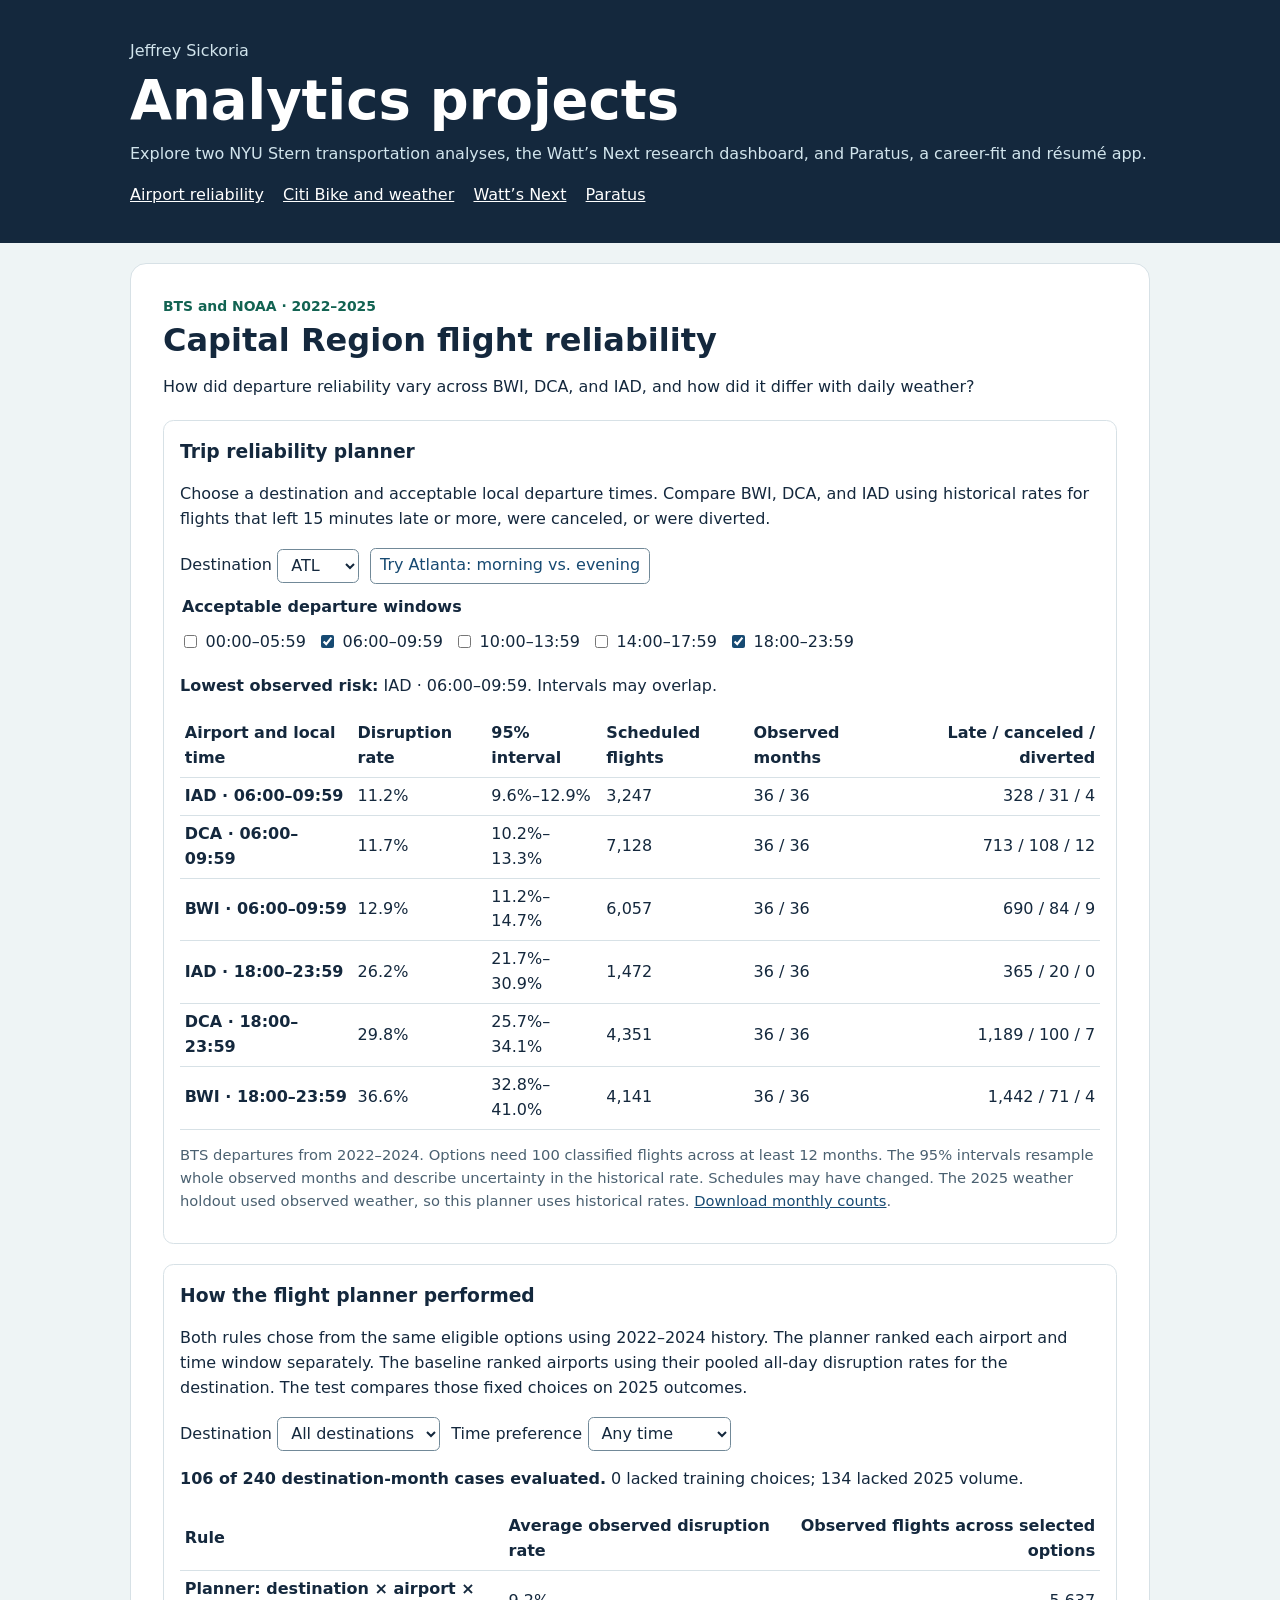
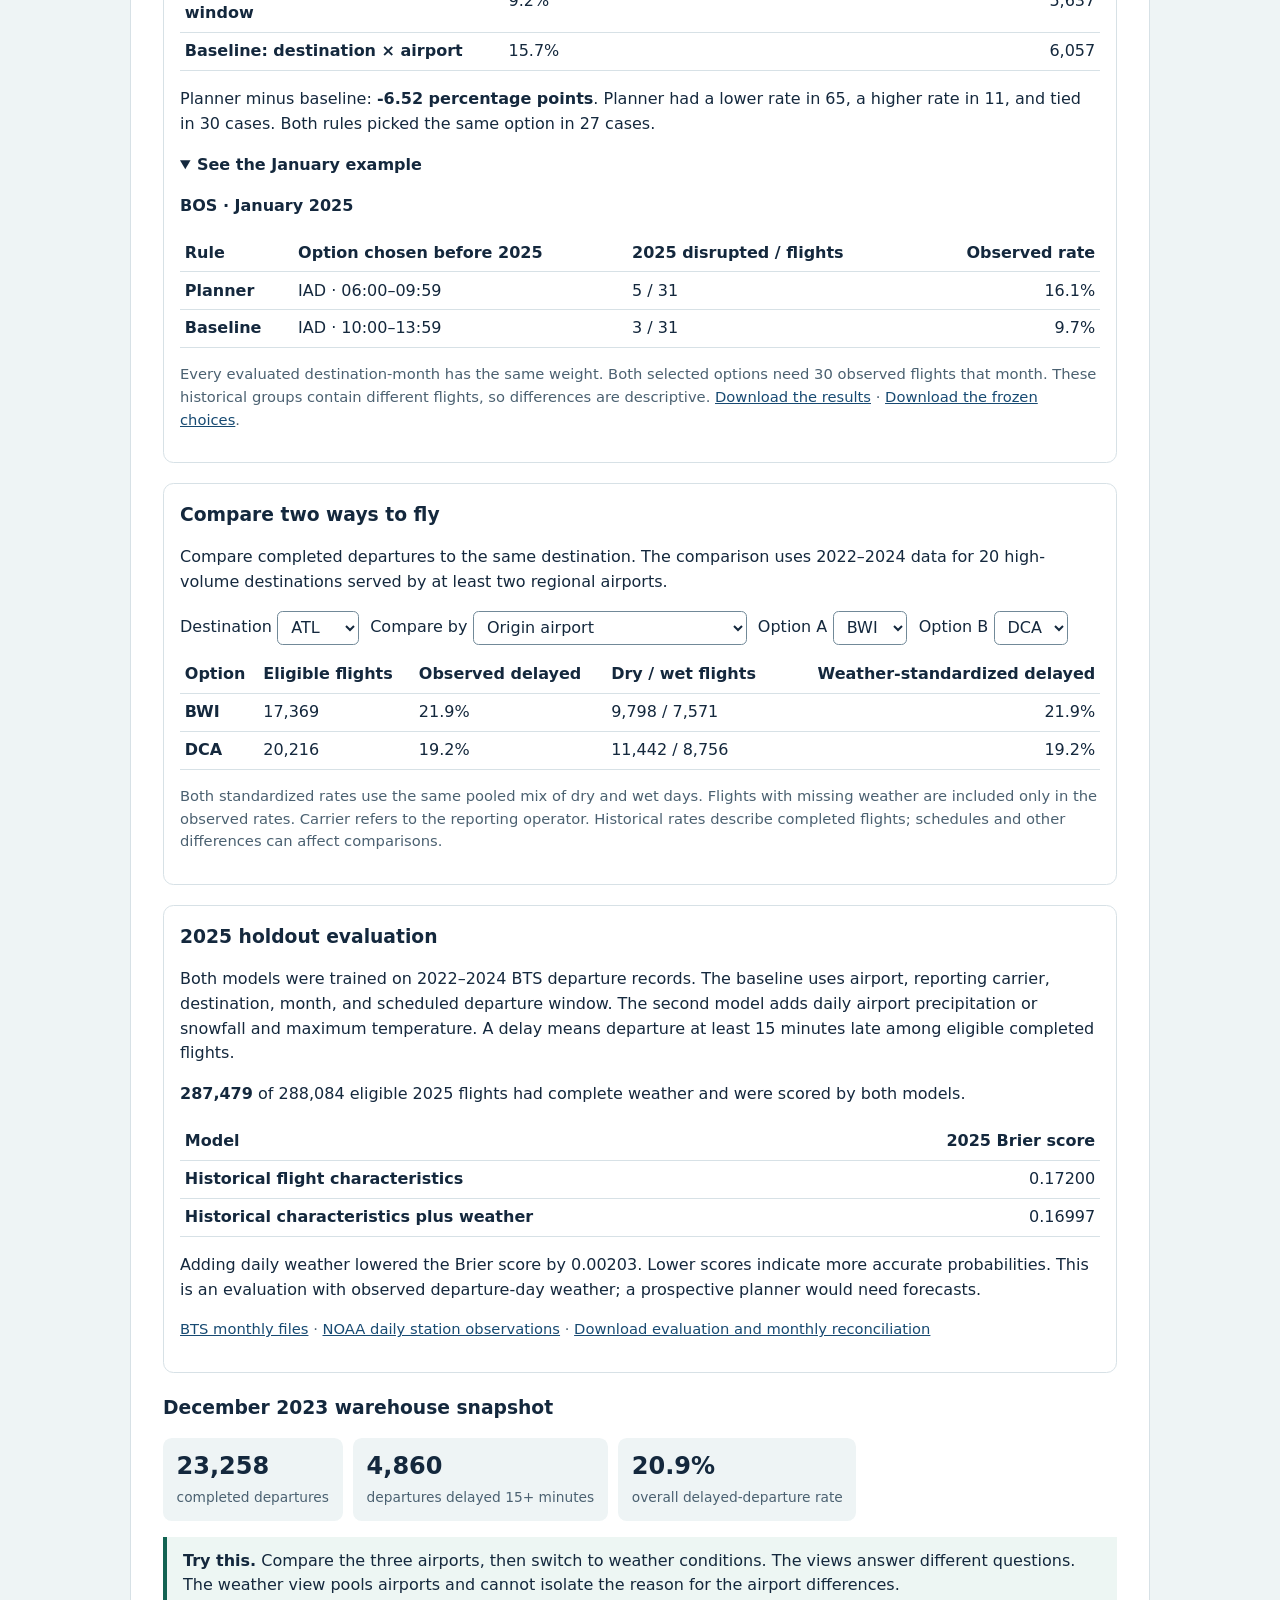
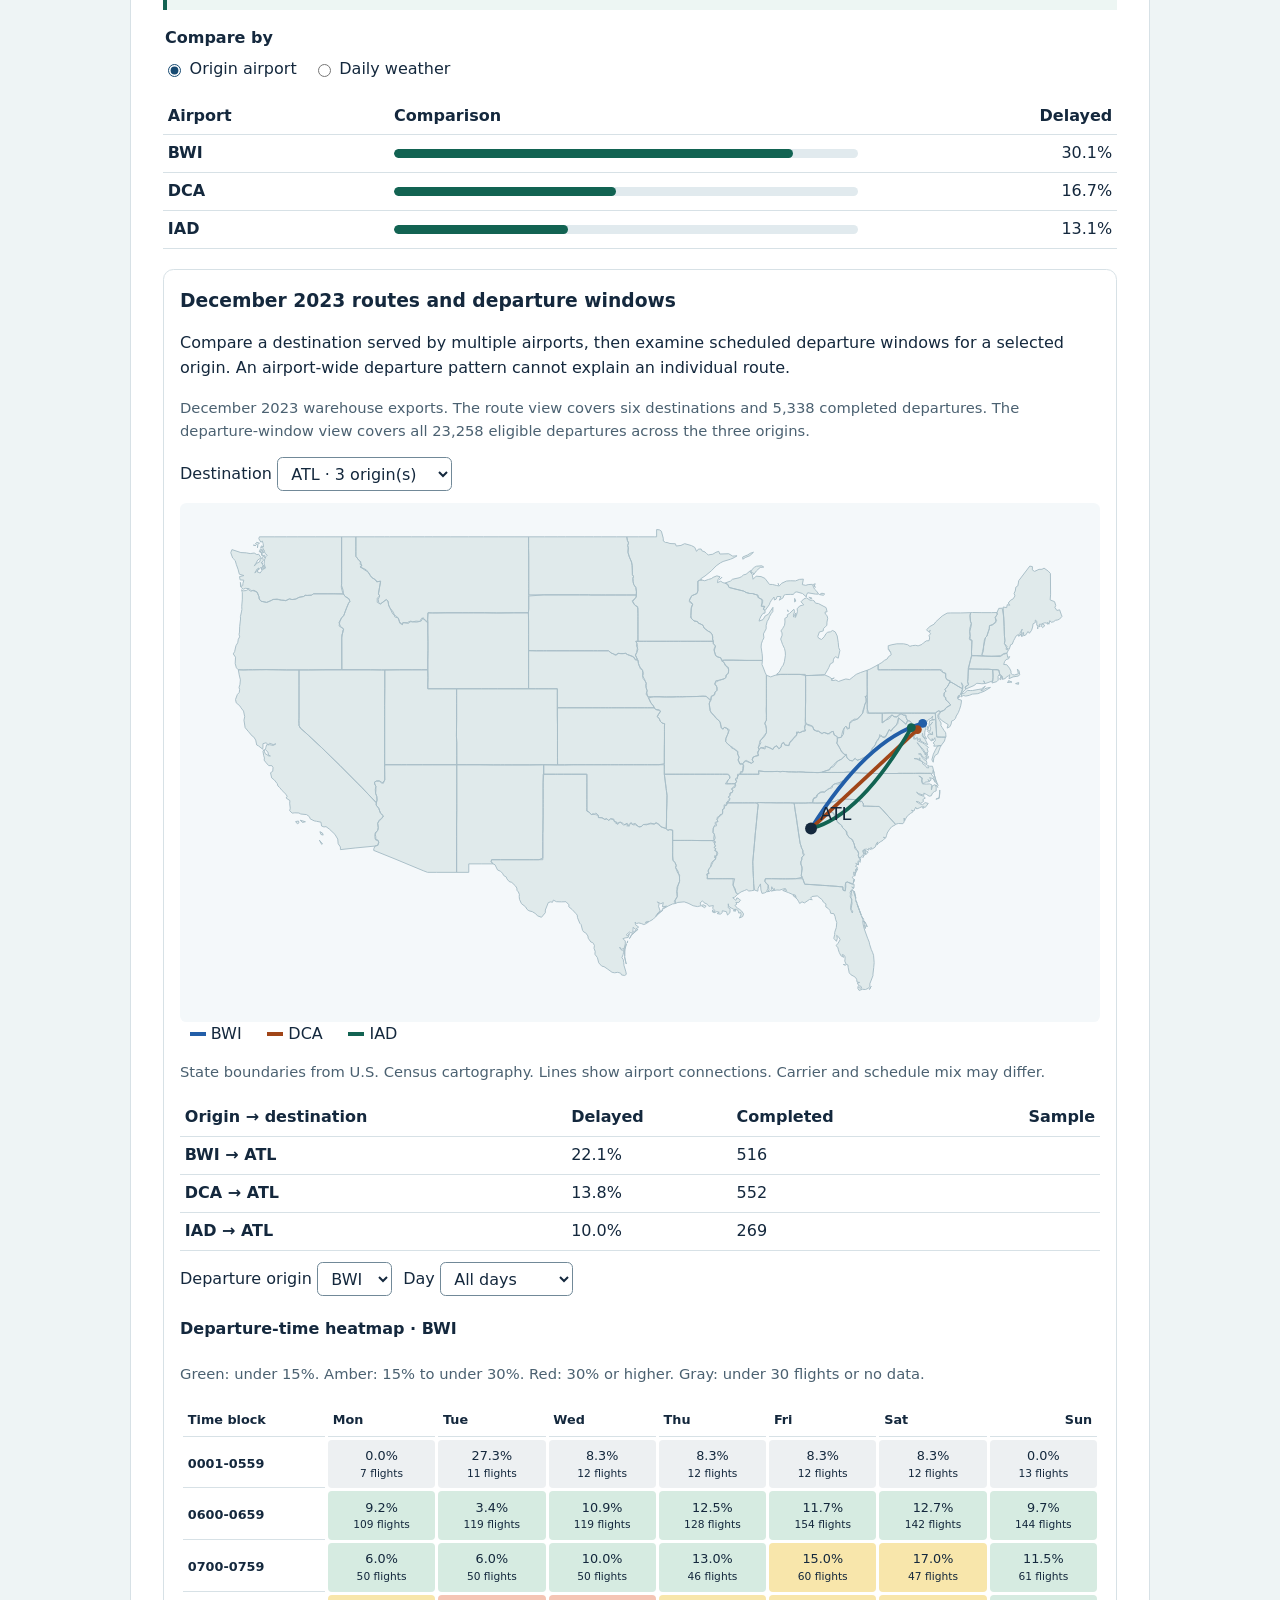
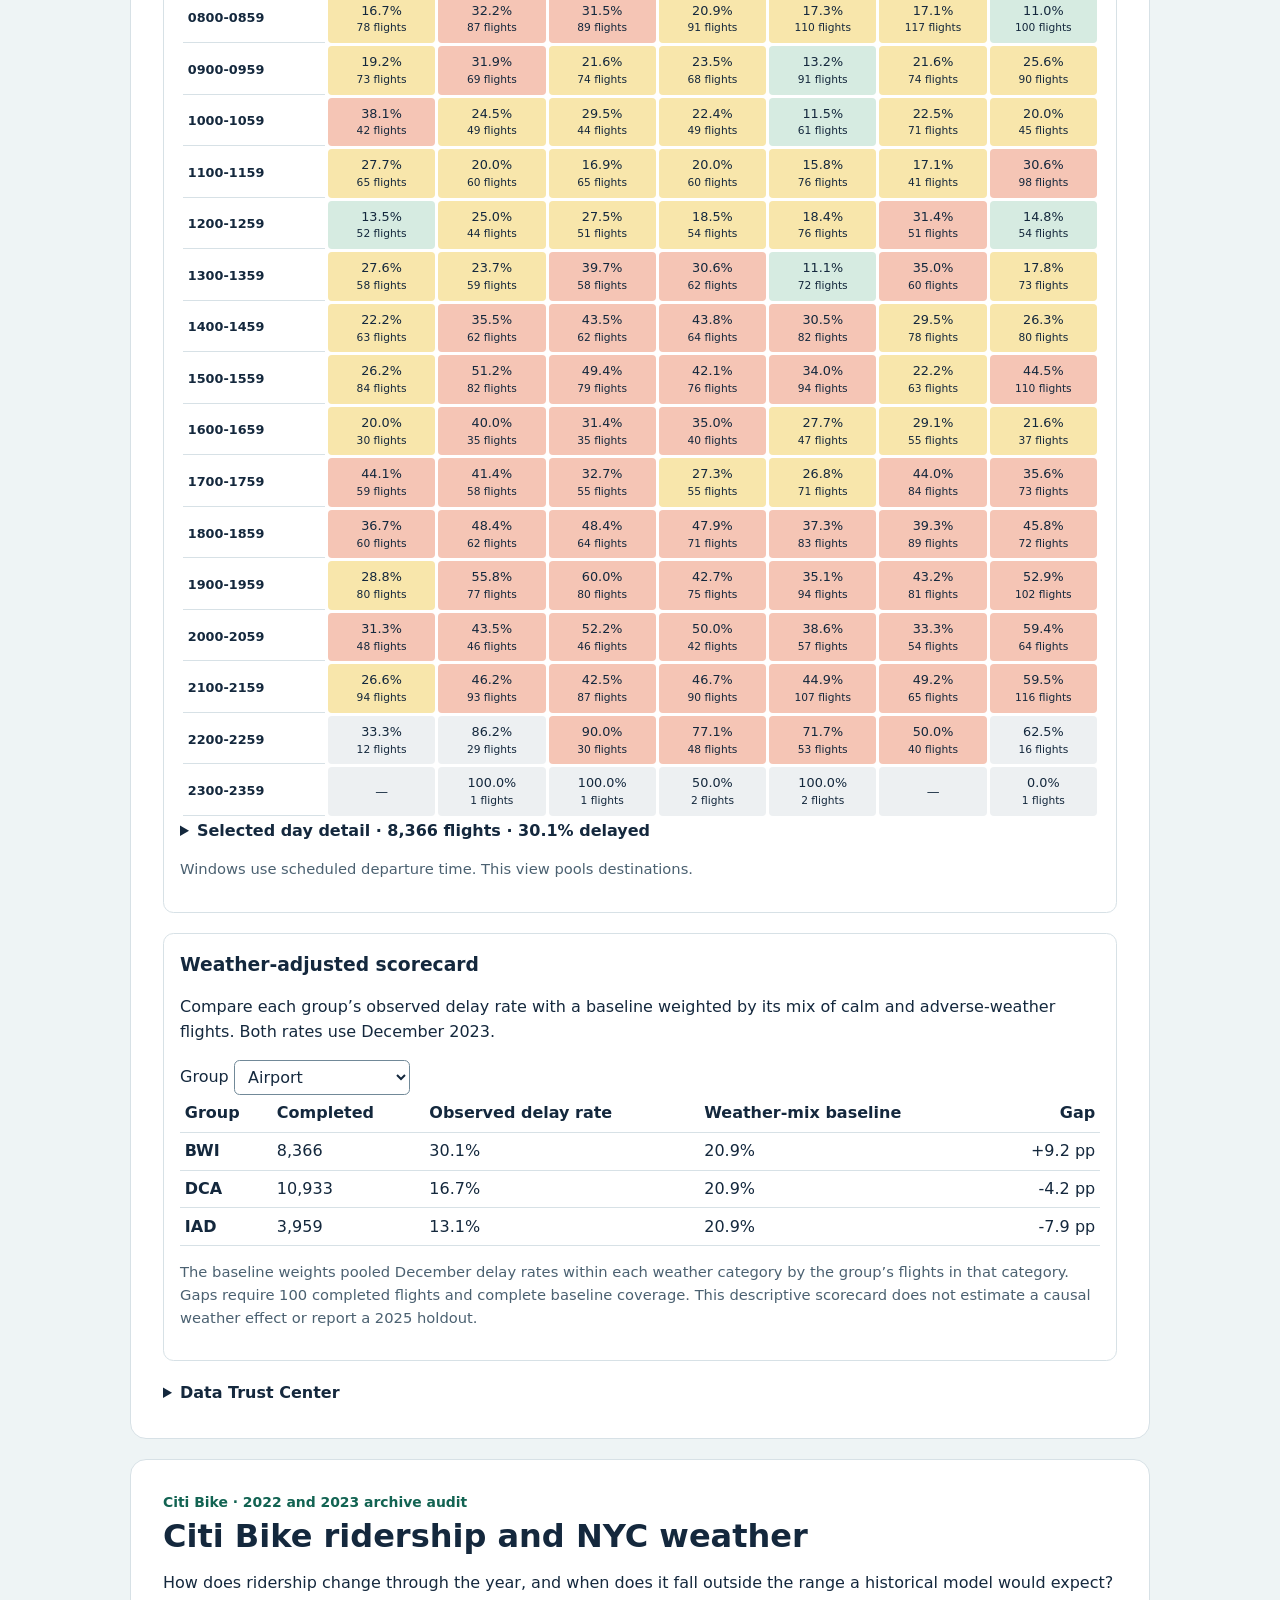
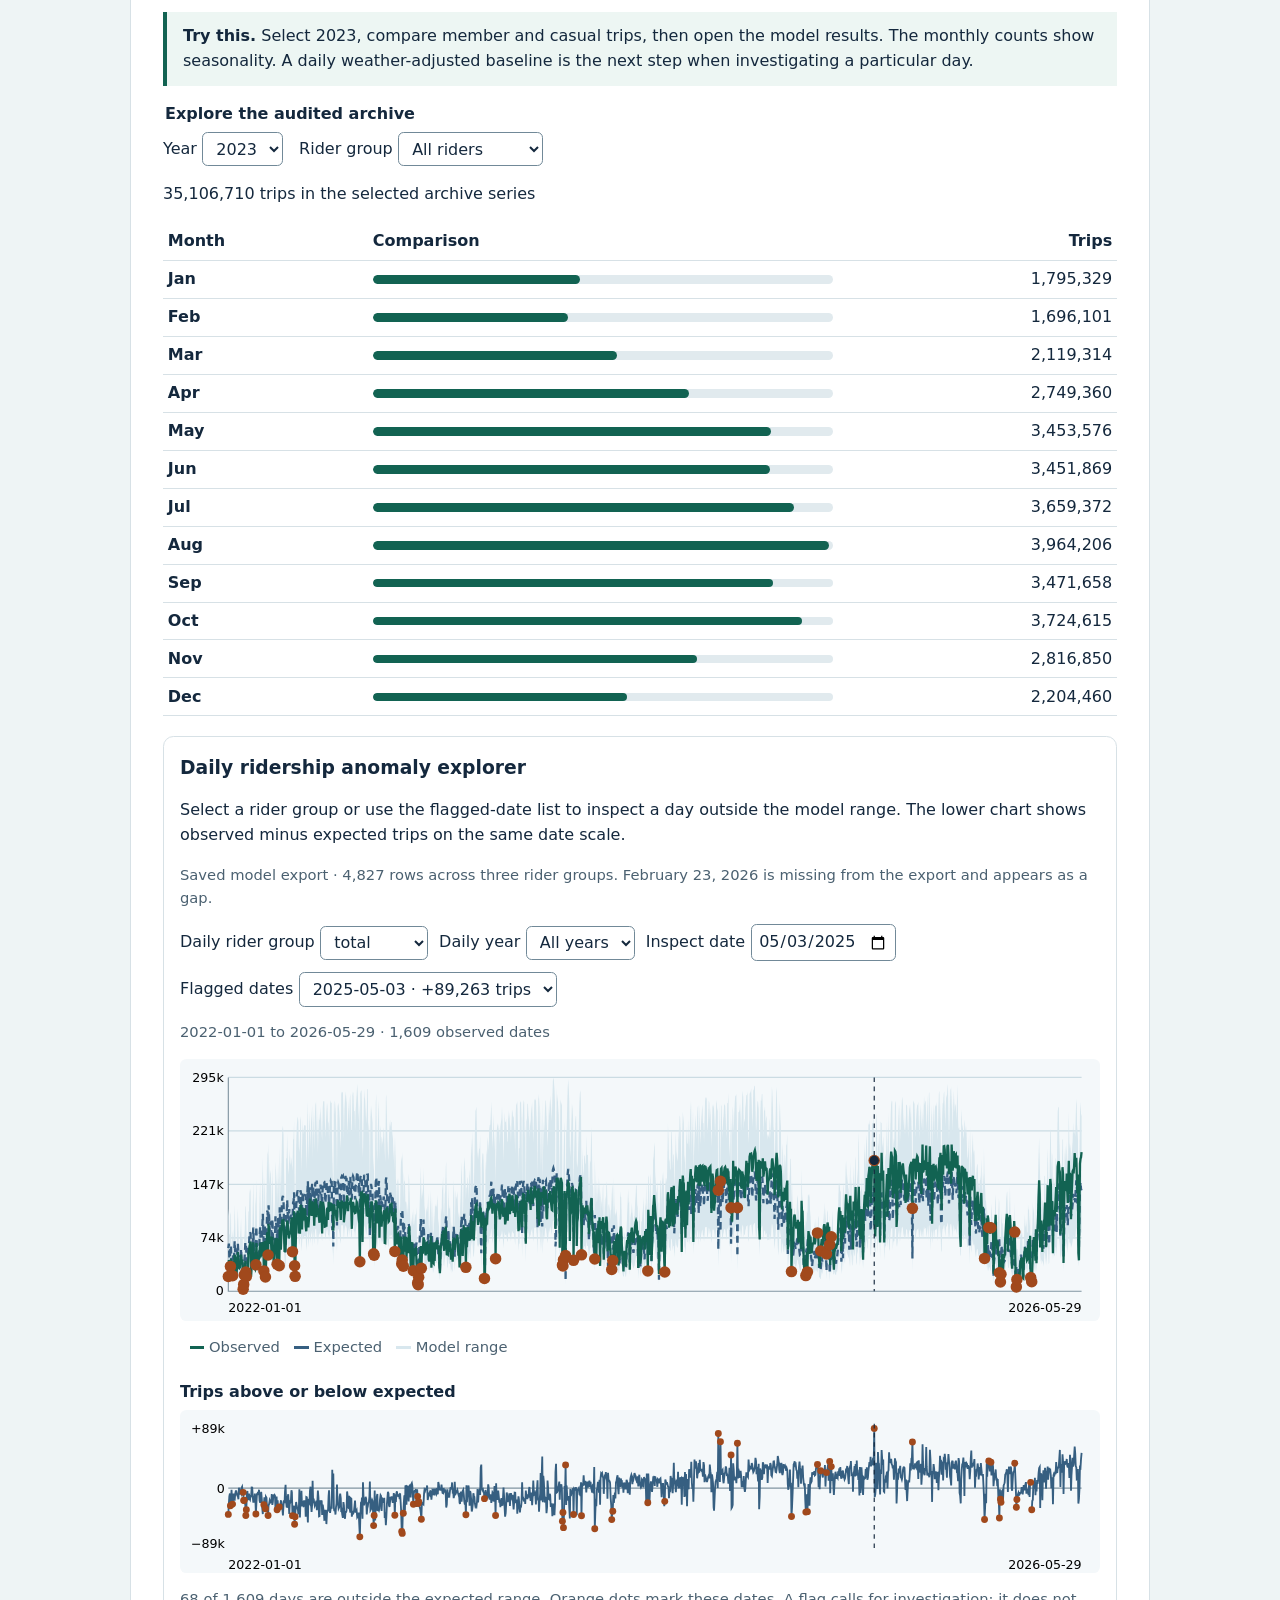
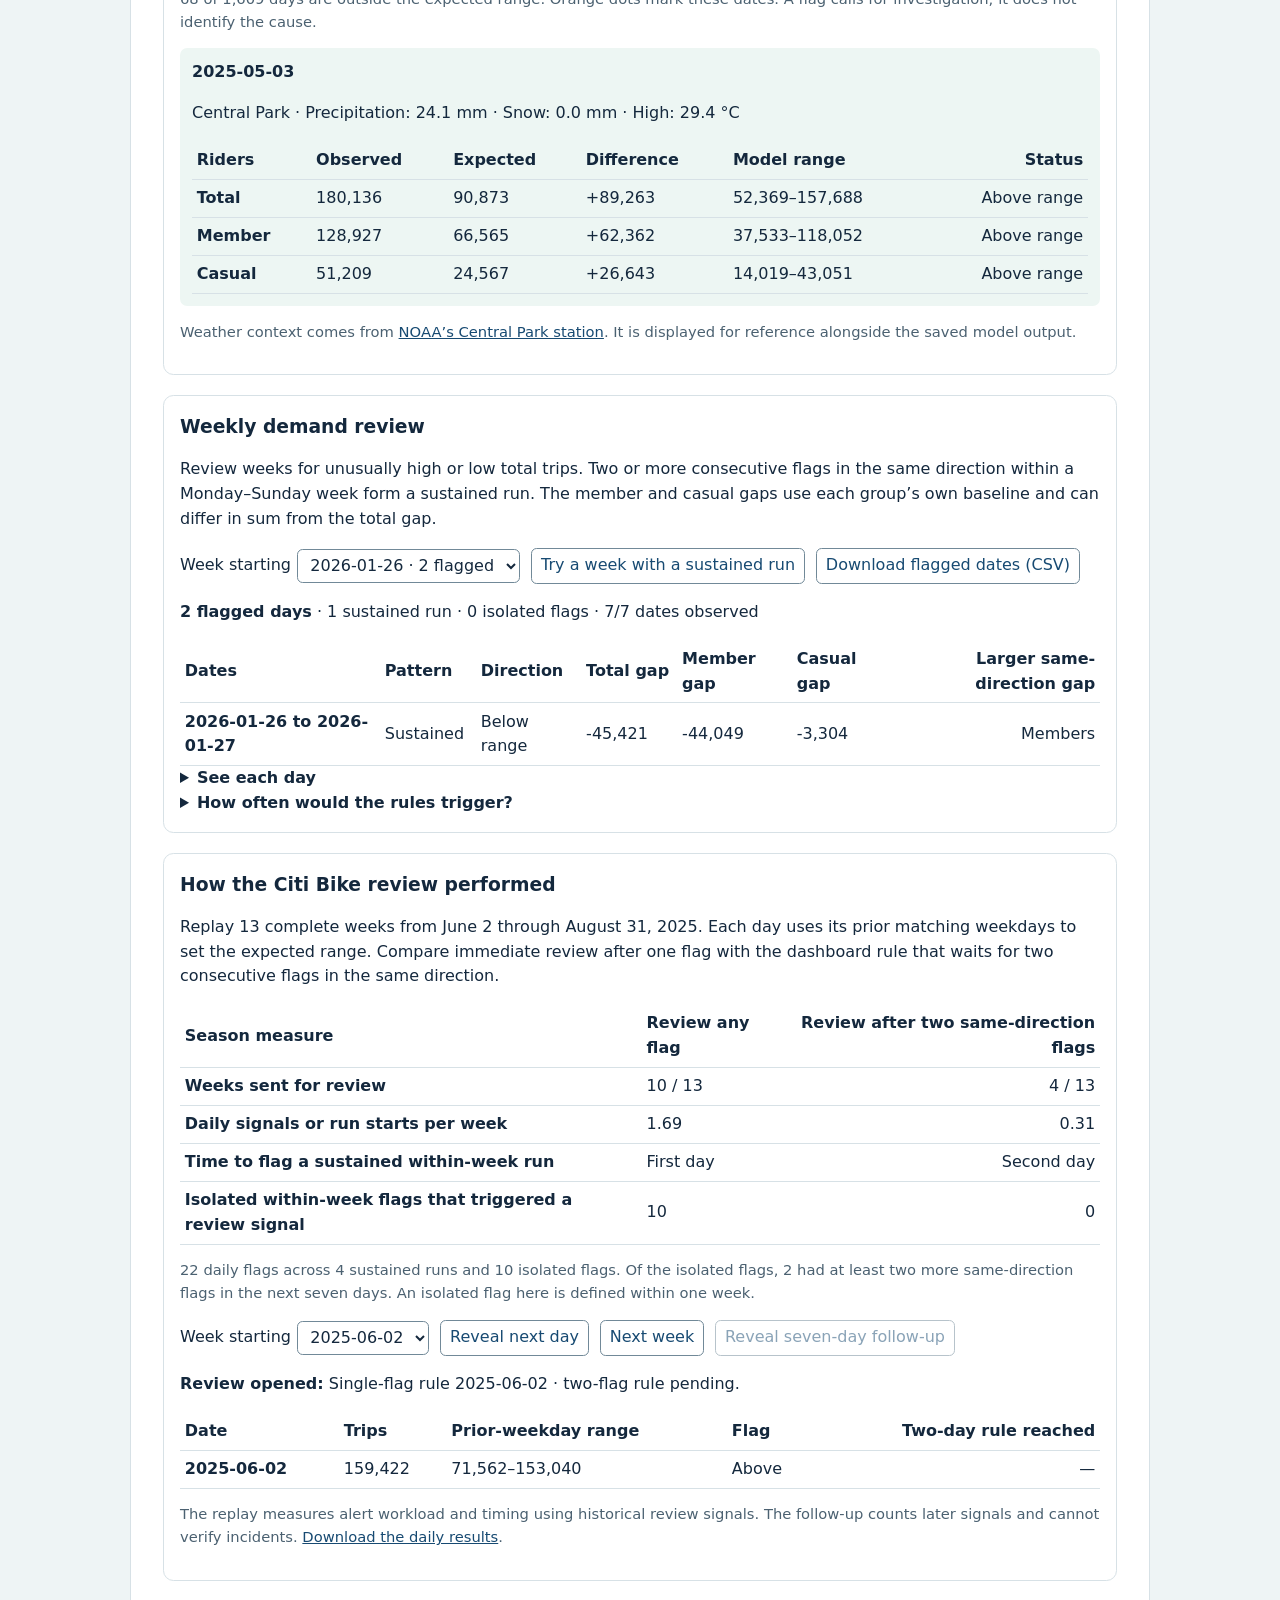
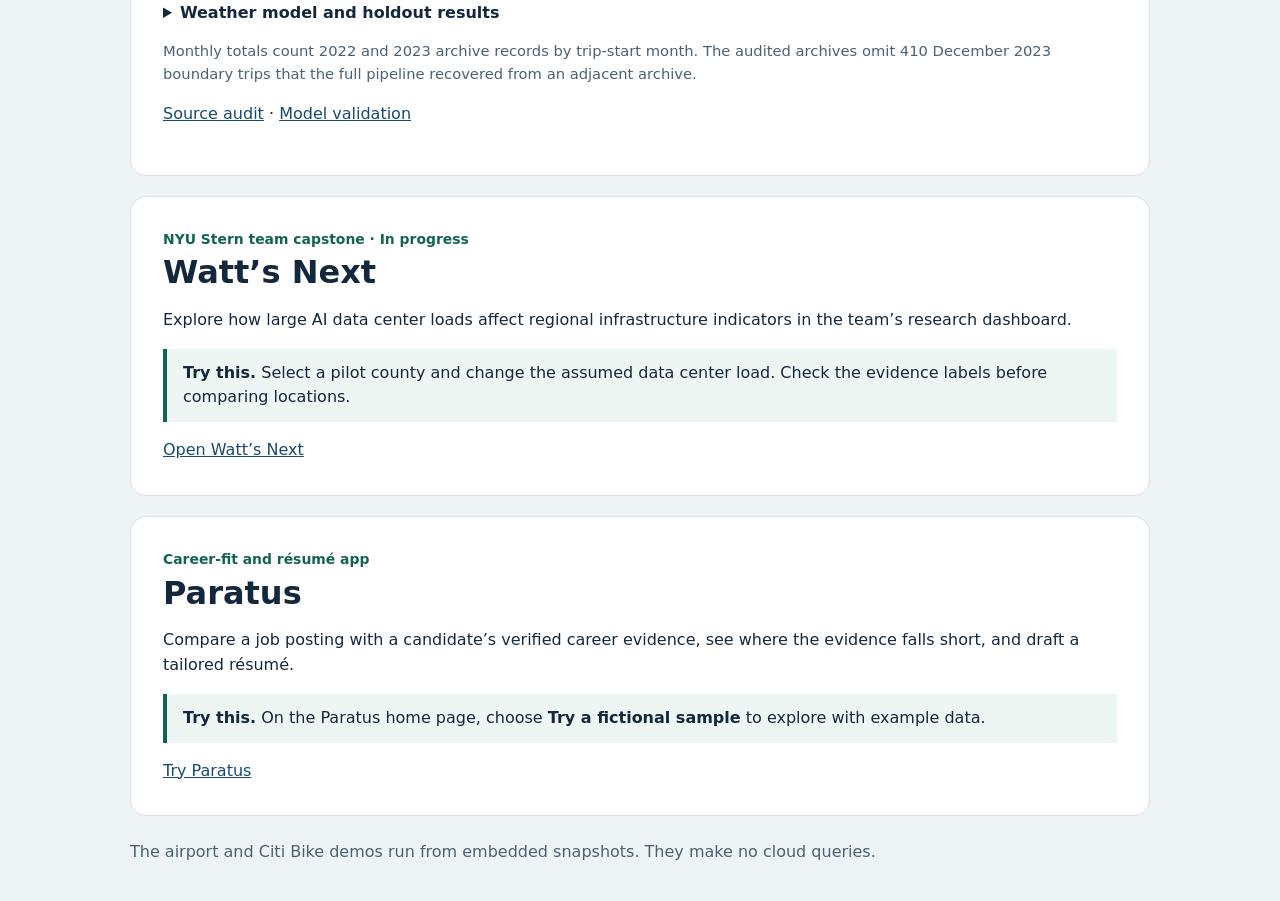
==== commit a4d6a6bb: "Publish phase three replay and ranking evaluation" ====
--- a/index.html
+++ b/index.html
@@ -21,6 +21,8 @@
 #trip-planner button,#bike-weekly button{font:inherit;color:var(--blue);background:white;border:1px solid #718998;border-radius:.35rem;padding:.3rem .55rem;cursor:pointer}
 #bike-weekly button:disabled{opacity:.5;cursor:default}#planner-window-group{display:block;margin:.7rem 0}#planner-windows{margin:.25rem 0}
 #trip-planner th,#bike-weekly th{min-width:6rem}
+.performance button{font:inherit;color:var(--blue);background:white;border:1px solid #718998;border-radius:.35rem;padding:.3rem .55rem;cursor:pointer}
+.performance button:disabled{opacity:.5;cursor:default}
 </style>
 </head>
 <body>
@@ -40,6 +42,14 @@
 <fieldset id="planner-window-group"><legend>Acceptable departure windows</legend><div id="planner-windows" class="controls"></div></fieldset>
 <div id="planner-results" aria-live="polite"></div>
 <p class="note">BTS departures from 2022–2024. Options need 100 classified flights across at least 12 months. The 95% intervals resample whole observed months and describe uncertainty in the historical rate. Schedules may have changed. The 2025 weather holdout used observed weather, so this planner uses historical rates. <a href="planner-monthly-evidence.json" download>Download monthly counts</a>.</p>
+</div>
+<div id="planner-performance" class="panel performance">
+<h3>How the flight planner performed</h3>
+<p>Both rules chose from the same eligible options using 2022–2024 history. The planner ranked each airport and time window separately. The baseline ranked airports using their pooled all-day disruption rates for the destination. The test compares those fixed choices on 2025 outcomes.</p>
+<div class="controls"><label>Destination <select id="performance-destination"></select></label><label>Time preference <select id="performance-scope"><option>Any time</option><option>Morning only</option><option>Evening only</option></select></label></div>
+<div id="ranking-summary" aria-live="polite"></div>
+<details open><summary>See the January example</summary><div id="ranking-example"></div></details>
+<p class="note">Every evaluated destination-month has the same weight. Both selected options need 30 observed flights that month. These historical groups contain different flights, so differences are descriptive. <a href="flight-ranking-holdout.csv" download>Download the results</a> · <a href="flight-frozen-choices.json" download>Download the frozen choices</a>.</p>
 </div>
 <div class="panel" id="flight-comparison">
 <h3>Compare two ways to fly</h3>
@@ -95,6 +105,14 @@
 <div id="review-backtest"></div>
 </details>
 </div>
+<div id="bike-performance" class="panel performance">
+<h3>How the Citi Bike review performed</h3>
+<p>Replay 13 complete weeks from June 2 through August 31, 2025. Each day uses its prior matching weekdays to set the expected range. Compare immediate review after one flag with the dashboard rule that waits for two consecutive flags in the same direction.</p>
+<div id="replay-summary"></div>
+<div class="controls"><label>Week starting <select id="replay-week"></select></label><button type="button" id="replay-day">Reveal next day</button><button type="button" id="replay-next-week">Next week</button><button type="button" id="replay-follow">Reveal seven-day follow-up</button></div>
+<div id="replay-detail" aria-live="polite"></div>
+<p class="note">The replay measures alert workload and timing using historical review signals. The follow-up counts later signals and cannot verify incidents. <a href="bike-season-replay.csv" download>Download the daily results</a>.</p>
+</div>
 <details><summary>Weather model and holdout results</summary>
 <p>The original project modeled daily ridership using temperature, precipitation, snow, day of week, and month. On the final 179 days of model coverage, the overall mean absolute error was 18.0% lower than the seasonal-naive benchmark. The model underpredicted part of the recent growth period.</p>
 <table><thead><tr><th scope="col">Rider series</th><th scope="col">Mean absolute error</th><th scope="col">Improvement vs. benchmark</th></tr></thead><tbody><tr><th scope="row">Total</th><td>23,808</td><td>18.0%</td></tr><tr><th scope="row">Member</th><td>21,993</td><td>12.8%</td></tr><tr><th scope="row">Casual</th><td>2,595</td><td>44.7%</td></tr></tbody></table>
@@ -116,6 +134,7 @@
 <script type="application/json" id="phase-one-flight-data">{"evaluation":{"trainingFlights":842877,"scoredFlights":287479,"allHoldoutFlights":288084,"baselineBrier":0.17199764197160905,"weatherBrier":0.16997219743083042},"routes":[["ATL","BWI","DL",0,"dry",5,0],["ATL","BWI","DL",0,"wet",6,0],["ATL","BWI","DL",1,"dry",1739,146],["ATL","BWI","DL",1,"wet",1355,141],["ATL","BWI","DL",2,"dry",1249,161],["ATL","BWI","DL",2,"wet",933,145],["ATL","BWI","DL",3,"dry",961,145],["ATL","BWI","DL",3,"wet",781,155],["ATL","BWI","DL",4,"dry",752,132],["ATL","BWI","DL",4,"wet",568,175],["ATL","BWI","F9",1,"dry",221,27],["ATL","BWI","F9",1,"wet",181,31],["ATL","BWI","F9",2,"dry",103,28],["ATL","BWI","F9",2,"wet",88,20],["ATL","BWI","F9",3,"dry",256,82],["ATL","BWI","F9",3,"wet",182,74],["ATL","BWI","F9",4,"dry",252,64],["ATL","BWI","F9",4,"wet",190,69],["ATL","BWI","NK",0,"dry",122,9],["ATL","BWI","NK",0,"wet",59,6],["ATL","BWI","NK",1,"dry",478,47],["ATL","BWI","NK",1,"wet",394,49],["ATL","BWI","NK",2,"dry",64,6],["ATL","BWI","NK",2,"wet",40,5],["ATL","BWI","NK",3,"dry",76,11],["ATL","BWI","NK",3,"wet",70,19],["ATL","BWI","NK",4,"dry",362,85],["ATL","BWI","NK",4,"wet",267,72],["ATL","BWI","WN",1,"dry",885,131],["ATL","BWI","WN",1,"wet",711,118],["ATL","BWI","WN",2,"dry",610,119],["ATL","BWI","WN",2,"wet",469,140],["ATL","BWI","WN",3,"dry",697,268],["ATL","BWI","WN",3,"wet",568,275],["ATL","BWI","WN",4,"dry",966,437],["ATL","BWI","WN",4,"wet",709,408],["ATL","DCA","AA",1,"dry",104,10],["ATL","DCA","AA",1,"wet",91,11],["ATL","DCA","AA",2,"dry",111,19],["ATL","DCA","AA",2,"wet",84,15],["ATL","DCA","AA",3,"dry",15,5],["ATL","DCA","AA",3,"wet",5,1],["ATL","DCA","AA",4,"dry",59,18],["ATL","DCA","AA",4,"wet",30,16],["ATL","DCA","DL",1,"dry",2351,232],["ATL","DCA","DL",1,"unknown",4,0],["ATL","DCA","DL",1,"wet",1794,223],["ATL","DCA","DL",2,"dry",1517,227],["ATL","DCA","DL",2,"unknown",2,0],["ATL","DCA","DL",2,"wet",1171,241],["ATL","DCA","DL",3,"dry",1101,224],["ATL","DCA","DL",3,"unknown",3,0],["ATL","DCA","DL",3,"wet",876,292],["ATL","DCA","DL",4,"dry",1362,275],["ATL","DCA","DL",4,"unknown",1,0],["ATL","DCA","DL",4,"wet",1030,351],["ATL","DCA","MQ",1,"dry",22,5],["ATL","DCA","MQ",1,"wet",19,5],["ATL","DCA","MQ",2,"dry",52,8],["ATL","DCA","MQ",2,"wet",45,8],["ATL","DCA","MQ",3,"dry",30,7],["ATL","DCA","MQ",3,"wet",19,5],["ATL","DCA","OH",1,"dry",277,36],["ATL","DCA","OH",1,"wet",210,31],["ATL","DCA","OH",2,"dry",231,42],["ATL","DCA","OH",2,"wet",149,42],["ATL","DCA","OH",3,"dry",137,35],["ATL","DCA","OH",3,"wet",94,32],["ATL","DCA","OH",4,"dry",114,19],["ATL","DCA","OH",4,"wet",78,24],["ATL","DCA","WN",1,"dry",602,44],["ATL","DCA","WN",1,"unknown",1,0],["ATL","DCA","WN",1,"wet",467,42],["ATL","DCA","WN",2,"dry",602,110],["ATL","DCA","WN",2,"unknown",1,0],["ATL","DCA","WN",2,"wet",465,114],["ATL","DCA","WN",3,"dry",597,180],["ATL","DCA","WN",3,"unknown",1,1],["ATL","DCA","WN",3,"wet",443,188],["ATL","DCA","WN",4,"dry",561,195],["ATL","DCA","WN",4,"unknown",1,1],["ATL","DCA","WN",4,"wet",420,206],["ATL","DCA","YX",1,"dry",598,35],["ATL","DCA","YX",1,"unknown",1,0],["ATL","DCA","YX",1,"wet",467,39],["ATL","DCA","YX",2,"dry",222,19],["ATL","DCA","YX",2,"unknown",1,0],["ATL","DCA","YX",2,"wet",185,27],["ATL","DCA","YX",3,"dry",446,42],["ATL","DCA","YX",3,"unknown",1,1],["ATL","DCA","YX",3,"wet",358,92],["ATL","DCA","YX",4,"dry",331,24],["ATL","DCA","YX",4,"unknown",1,0],["ATL","DCA","YX",4,"wet",256,60],["ATL","IAD","DL",0,"dry",43,3],["ATL","IAD","DL",0,"wet",29,3],["ATL","IAD","DL",1,"dry",1257,100],["ATL","IAD","DL",1,"wet",994,130],["ATL","IAD","DL",2,"dry",853,77],["ATL","IAD","DL",2,"wet",670,109],["ATL","IAD","DL",3,"dry",656,94],["ATL","IAD","DL",3,"wet",533,137],["ATL","IAD","DL",4,"dry",453,83],["ATL","IAD","DL",4,"wet",336,99],["ATL","IAD","F9",1,"dry",5,1],["ATL","IAD","F9",1,"wet",9,2],["ATL","IAD","F9",2,"dry",7,2],["ATL","IAD","F9",2,"wet",5,3],["ATL","IAD","F9",3,"dry",6,1],["ATL","IAD","F9",3,"wet",2,1],["ATL","IAD","F9",4,"dry",6,2],["ATL","IAD","F9",4,"wet",5,2],["ATL","IAD","OO",1,"dry",1,0],["ATL","IAD","UA",1,"dry",468,34],["ATL","IAD","UA",1,"wet",351,41],["ATL","IAD","UA",2,"dry",372,32],["ATL","IAD","UA",2,"wet",290,41],["ATL","IAD","UA",3,"dry",451,92],["ATL","IAD","UA",3,"wet",336,91],["ATL","IAD","UA",4,"dry",315,70],["ATL","IAD","UA",4,"wet",248,92],["ATL","IAD","WN",0,"dry",79,2],["ATL","IAD","WN",0,"wet",76,5],["ATL","IAD","WN",1,"dry",26,3],["ATL","IAD","WN",1,"wet",11,0],["ATL","IAD","WN",2,"dry",96,7],["ATL","IAD","WN",2,"wet",83,16],["ATL","IAD","WN",3,"dry",200,42],["ATL","IAD","WN",3,"wet",142,33],["ATL","IAD","YV",1,"dry",33,7],["ATL","IAD","YV",1,"wet",36,9],["ATL","IAD","YV",2,"dry",187,29],["ATL","IAD","YV",2,"wet",150,24],["ATL","IAD","YV",3,"dry",3,2],["ATL","IAD","YV",4,"dry",53,6],["ATL","IAD","YV",4,"wet",34,10],["ATL","IAD","YX",1,"dry",14,0],["ATL","IAD","YX",1,"wet",7,1],["ATL","IAD","YX",2,"dry",14,1],["ATL","IAD","YX",2,"wet",16,3],["ATL","IAD","YX",3,"dry",91,23],["ATL","IAD","YX",3,"wet",80,33],["ATL","IAD","YX",4,"dry",1,1],["ATL","IAD","YX",4,"wet",1,0],["BDL","BWI","WN",1,"dry",451,68],["BDL","BWI","WN",1,"wet",337,54],["BDL","BWI","WN",2,"dry",721,112],["BDL","BWI","WN",2,"wet",580,136],["BDL","BWI","WN",3,"dry",771,292],["BDL","BWI","WN",3,"wet",598,308],["BDL","BWI","WN",4,"dry",765,423],["BDL","BWI","WN",4,"wet",563,376],["BDL","DCA","AA",1,"dry",15,4],["BDL","DCA","AA",1,"wet",11,1],["BDL","DCA","AA",2,"dry",58,9],["BDL","DCA","AA",2,"wet",45,11],["BDL","DCA","AA",3,"dry",224,51],["BDL","DCA","AA",3,"unknown",1,1],["BDL","DCA","AA",3,"wet",148,44],["BDL","DCA","AA",4,"dry",83,20],["BDL","DCA","AA",4,"wet",60,13],["BDL","DCA","MQ",1,"wet",1,0],["BDL","DCA","MQ",2,"dry",27,1],["BDL","DCA","MQ",2,"wet",20,2],["BDL","DCA","MQ",3,"dry",13,0],["BDL","DCA","MQ",3,"wet",12,1],["BDL","DCA","MQ",4,"dry",9,2],["BDL","DCA","MQ",4,"unknown",1,1],["BDL","DCA","MQ",4,"wet",20,6],["BDL","DCA","OH",1,"dry",392,47],["BDL","DCA","OH",1,"wet",286,45],["BDL","DCA","OH",2,"dry",733,123],["BDL","DCA","OH",2,"unknown",2,0],["BDL","DCA","OH",2,"wet",575,110],["BDL","DCA","OH",3,"dry",437,90],["BDL","DCA","OH",3,"unknown",1,1],["BDL","DCA","OH",3,"wet",328,99],["BDL","DCA","OH",4,"dry",395,104],["BDL","DCA","OH",4,"wet",269,102],["BDL","DCA","YX",1,"dry",148,9],["BDL","DCA","YX",1,"wet",130,9],["BDL","DCA","YX",2,"dry",223,16],["BDL","DCA","YX",2,"wet",166,13],["BDL","DCA","YX",3,"dry",156,13],["BDL","DCA","YX",3,"wet",125,27],["BDL","DCA","YX",4,"dry",323,27],["BDL","DCA","YX",4,"wet",242,49],["BDL","IAD","UA",1,"dry",93,7],["BDL","IAD","UA",1,"wet",76,5],["BDL","IAD","UA",2,"dry",241,21],["BDL","IAD","UA",2,"wet",171,28],["BDL","IAD","UA",3,"dry",288,43],["BDL","IAD","UA",3,"wet",217,55],["BDL","IAD","UA",4,"dry",487,91],["BDL","IAD","UA",4,"wet",368,102],["BDL","IAD","YV",1,"dry",83,12],["BDL","IAD","YV",1,"wet",76,6],["BDL","IAD","YV",2,"dry",41,8],["BDL","IAD","YV",2,"wet",19,4],["BDL","IAD","YV",3,"dry",92,14],["BDL","IAD","YV",3,"wet",82,21],["BDL","IAD","YV",4,"dry",2,0],["BDL","IAD","YV",4,"wet",1,0],["BDL","IAD","YX",1,"dry",2,1],["BDL","IAD","YX",1,"wet",2,0],["BDL","IAD","YX",2,"dry",32,1],["BDL","IAD","YX",2,"wet",32,1],["BDL","IAD","YX",3,"dry",50,5],["BDL","IAD","YX",3,"wet",43,9],["BDL","IAD","YX",4,"dry",29,1],["BDL","IAD","YX",4,"wet",26,1],["BNA","BWI","WN",1,"dry",1107,123],["BNA","BWI","WN",1,"wet",838,122],["BNA","BWI","WN",2,"dry",463,110],["BNA","BWI","WN",2,"wet",362,106],["BNA","BWI","WN",3,"dry",527,197],["BNA","BWI","WN",3,"wet",400,195],["BNA","BWI","WN",4,"dry",943,393],["BNA","BWI","WN",4,"wet",725,398],["BNA","DCA","9E",1,"dry",1,0],["BNA","DCA","AA",2,"dry",74,8],["BNA","DCA","AA",2,"wet",41,6],["BNA","DCA","AA",3,"dry",16,6],["BNA","DCA","AA",3,"wet",12,2],["BNA","DCA","AA",4,"dry",312,68],["BNA","DCA","AA",4,"wet",240,87],["BNA","DCA","MQ",1,"dry",29,6],["BNA","DCA","MQ",1,"wet",16,4],["BNA","DCA","MQ",2,"dry",154,15],["BNA","DCA","MQ",2,"wet",117,21],["BNA","DCA","MQ",3,"dry",4,0],["BNA","DCA","MQ",3,"wet",3,0],["BNA","DCA","MQ",4,"dry",29,6],["BNA","DCA","MQ",4,"wet",24,6],["BNA","DCA","OH",1,"dry",200,19],["BNA","DCA","OH",1,"unknown",1,0],["BNA","DCA","OH",1,"wet",176,23],["BNA","DCA","OH",2,"dry",381,76],["BNA","DCA","OH",2,"unknown",1,0],["BNA","DCA","OH",2,"wet",300,72],["BNA","DCA","OH",3,"dry",487,104],["BNA","DCA","OH",3,"unknown",1,0],["BNA","DCA","OH",3,"wet",386,136],["BNA","DCA","OH",4,"dry",181,25],["BNA","DCA","OH",4,"wet",137,48],["BNA","DCA","WN",1,"dry",605,32],["BNA","DCA","WN",1,"unknown",1,0],["BNA","DCA","WN",1,"wet",468,29],["BNA","DCA","WN",2,"dry",582,81],["BNA","DCA","WN",2,"unknown",1,0],["BNA","DCA","WN",2,"wet",443,93],["BNA","DCA","WN",3,"dry",591,182],["BNA","DCA","WN",3,"unknown",1,1],["BNA","DCA","WN",3,"wet",461,185],["BNA","DCA","WN",4,"dry",534,192],["BNA","DCA","WN",4,"unknown",1,1],["BNA","DCA","WN",4,"wet",408,175],["BNA","DCA","YX",1,"dry",477,42],["BNA","DCA","YX",1,"wet",349,34],["BNA","DCA","YX",2,"dry",615,53],["BNA","DCA","YX",2,"unknown",2,0],["BNA","DCA","YX",2,"wet",474,41],["BNA","DCA","YX",3,"dry",373,42],["BNA","DCA","YX",3,"unknown",1,0],["BNA","DCA","YX",3,"wet",248,39],["BNA","DCA","YX",4,"dry",443,39],["BNA","DCA","YX",4,"unknown",1,1],["BNA","DCA","YX",4,"wet",321,69],["BNA","IAD","G4",1,"dry",8,3],["BNA","IAD","G4",1,"wet",4,2],["BNA","IAD","G4",2,"dry",67,14],["BNA","IAD","G4",2,"wet",53,8],["BNA","IAD","G4",3,"dry",48,8],["BNA","IAD","G4",3,"wet",51,15],["BNA","IAD","G4",4,"dry",49,19],["BNA","IAD","G4",4,"wet",36,18],["BNA","IAD","UA",1,"dry",519,44],["BNA","IAD","UA",1,"wet",415,25],["BNA","IAD","UA",2,"dry",281,28],["BNA","IAD","UA",2,"wet",200,22],["BNA","IAD","UA",3,"dry",493,83],["BNA","IAD","UA",3,"wet",396,123],["BNA","IAD","UA",4,"dry",88,21],["BNA","IAD","UA",4,"wet",77,29],["BNA","IAD","YV",3,"dry",5,1],["BNA","IAD","YV",3,"wet",1,0],["BNA","IAD","YV",4,"dry",57,11],["BNA","IAD","YV",4,"wet",50,11],["BNA","IAD","YX",1,"dry",20,2],["BNA","IAD","YX",1,"wet",19,2],["BNA","IAD","YX",2,"dry",52,6],["BNA","IAD","YX",2,"wet",28,10],["BNA","IAD","YX",3,"dry",46,13],["BNA","IAD","YX",3,"wet",23,7],["BNA","IAD","YX",4,"dry",27,3],["BNA","IAD","YX",4,"wet",23,7],["BOS","BWI","9E",4,"dry",24,6],["BOS","BWI","9E",4,"wet",17,5],["BOS","BWI","B6",1,"dry",238,18],["BOS","BWI","B6",1,"wet",194,20],["BOS","BWI","B6",2,"dry",241,36],["BOS","BWI","B6",2,"wet",162,31],["BOS","BWI","B6",3,"dry",182,37],["BOS","BWI","B6",3,"wet",122,41],["BOS","BWI","B6",4,"dry",227,51],["BOS","BWI","B6",4,"wet",169,70],["BOS","BWI","NK",0,"dry",14,1],["BOS","BWI","NK",0,"wet",13,1],["BOS","BWI","NK",1,"dry",96,12],["BOS","BWI","NK",1,"wet",75,14],["BOS","BWI","NK",2,"dry",13,3],["BOS","BWI","NK",3,"dry",60,12],["BOS","BWI","NK",3,"wet",37,14],["BOS","BWI","NK",4,"dry",130,43],["BOS","BWI","NK",4,"wet",92,55],["BOS","BWI","OO",3,"dry",1,0],["BOS","BWI","OO",4,"dry",33,7],["BOS","BWI","OO",4,"wet",14,4],["BOS","BWI","WN",1,"dry",1047,110],["BOS","BWI","WN",1,"wet",813,97],["BOS","BWI","WN",2,"dry",740,167],["BOS","BWI","WN",2,"wet",562,189],["BOS","BWI","WN",3,"dry",1009,390],["BOS","BWI","WN",3,"wet",812,445],["BOS","BWI","WN",4,"dry",1170,554],["BOS","BWI","WN",4,"wet",868,554],["BOS","BWI","YX",1,"dry",231,9],["BOS","BWI","YX",1,"wet",165,17],["BOS","BWI","YX",2,"dry",219,11],["BOS","BWI","YX",2,"wet",169,23],["BOS","BWI","YX",3,"dry",422,38],["BOS","BWI","YX",3,"wet",323,70],["BOS","BWI","YX",4,"dry",268,37],["BOS","BWI","YX",4,"wet",189,52],["BOS","DCA","AA",1,"dry",999,124],["BOS","DCA","AA",1,"unknown",1,0],["BOS","DCA","AA",1,"wet",745,123],["BOS","DCA","AA",2,"dry",937,178],["BOS","DCA","AA",2,"unknown",2,2],["BOS","DCA","AA",2,"wet",687,155],["BOS","DCA","AA",3,"dry",1303,328],["BOS","DCA","AA",3,"unknown",2,0],["BOS","DCA","AA",3,"wet",964,363],["BOS","DCA","AA",4,"dry",1066,295],["BOS","DCA","AA",4,"unknown",2,0],["BOS","DCA","AA",4,"wet",792,296],["BOS","DCA","B6",0,"dry",1,0],["BOS","DCA","B6",1,"dry",1882,195],["BOS","DCA","B6",1,"unknown",3,1],["BOS","DCA","B6",1,"wet",1456,173],["BOS","DCA","B6",2,"dry",1922,345],["BOS","DCA","B6",2,"unknown",3,1],["BOS","DCA","B6",2,"wet",1515,361],["BOS","DCA","B6",3,"dry",1791,412],["BOS","DCA","B6",3,"unknown",3,1],["BOS","DCA","B6",3,"wet",1333,551],["BOS","DCA","B6",4,"dry",1773,453],["BOS","DCA","B6",4,"unknown",2,0],["BOS","DCA","B6",4,"wet",1314,578],["BOS","DCA","DL",2,"dry",85,15],["BOS","DCA","DL",2,"wet",46,16],["BOS","DCA","YX",1,"dry",1514,121],["BOS","DCA","YX",1,"unknown",1,0],["BOS","DCA","YX",1,"wet",1157,112],["BOS","DCA","YX",2,"dry",1209,102],["BOS","DCA","YX",2,"unknown",4,0],["BOS","DCA","YX",2,"wet",955,139],["BOS","DCA","YX",3,"dry",1167,136],["BOS","DCA","YX",3,"unknown",2,0],["BOS","DCA","YX",3,"wet",880,243],["BOS","DCA","YX",4,"dry",1296,173],["BOS","DCA","YX",4,"unknown",3,1],["BOS","DCA","YX",4,"wet",933,282],["BOS","IAD","UA",1,"dry",549,38],["BOS","IAD","UA",1,"wet",438,32],["BOS","IAD","UA",2,"dry",606,81],["BOS","IAD","UA",2,"wet",476,75],["BOS","IAD","UA",3,"dry",556,115],["BOS","IAD","UA",3,"wet",438,177],["BOS","IAD","UA",4,"dry",601,119],["BOS","IAD","UA",4,"wet",469,131],["BOS","IAD","YV",3,"dry",18,2],["BOS","IAD","YV",3,"wet",14,3],["BOS","IAD","YX",2,"dry",1,1],["BOS","IAD","YX",3,"dry",6,3],["BOS","IAD","YX",3,"wet",7,3],["CLT","BWI","AA",0,"dry",300,22],["CLT","BWI","AA",0,"wet",250,15],["CLT","BWI","AA",1,"dry",979,94],["CLT","BWI","AA",1,"wet",752,81],["CLT","BWI","AA",2,"dry",819,122],["CLT","BWI","AA",2,"wet",674,129],["CLT","BWI","AA",3,"dry",569,131],["CLT","BWI","AA",3,"wet",428,137],["CLT","BWI","AA",4,"dry",453,127],["CLT","BWI","AA",4,"wet",352,158],["CLT","BWI","F9",1,"dry",22,2],["CLT","BWI","F9",1,"wet",8,1],["CLT","BWI","F9",2,"dry",25,3],["CLT","BWI","F9",2,"wet",26,3],["CLT","BWI","F9",3,"dry",29,8],["CLT","BWI","F9",3,"wet",21,6],["CLT","BWI","F9",4,"dry",20,7],["CLT","BWI","F9",4,"wet",23,10],["CLT","BWI","MQ",4,"dry",1,0],["CLT","BWI","MQ",4,"wet",1,1],["CLT","BWI","OH",1,"dry",23,4],["CLT","BWI","OH",1,"wet",12,0],["CLT","BWI","OH",2,"dry",67,7],["CLT","BWI","OH",2,"wet",54,11],["CLT","BWI","OH",3,"dry",53,5],["CLT","BWI","OH",3,"wet",36,8],["CLT","BWI","OH",4,"dry",6,1],["CLT","BWI","OH",4,"wet",9,5],["CLT","BWI","WN",1,"dry",590,115],["CLT","BWI","WN",1,"wet",470,115],["CLT","BWI","WN",2,"dry",64,14],["CLT","BWI","WN",2,"wet",46,11],["CLT","BWI","WN",3,"dry",237,98],["CLT","BWI","WN",3,"wet",172,67],["CLT","BWI","WN",4,"dry",551,222],["CLT","BWI","WN",4,"wet",429,254],["CLT","DCA","AA",0,"dry",227,14],["CLT","DCA","AA",0,"wet",158,13],["CLT","DCA","AA",1,"dry",977,95],["CLT","DCA","AA",1,"unknown",2,1],["CLT","DCA","AA",1,"wet",744,80],["CLT","DCA","AA",2,"dry",1289,174],["CLT","DCA","AA",2,"unknown",2,0],["CLT","DCA","AA",2,"wet",994,201],["CLT","DCA","AA",3,"dry",1161,257],["CLT","DCA","AA",3,"unknown",2,0],["CLT","DCA","AA",3,"wet",884,280],["CLT","DCA","AA",4,"dry",616,147],["CLT","DCA","AA",4,"unknown",1,1],["CLT","DCA","AA",4,"wet",455,164],["CLT","DCA","MQ",1,"dry",1,0],["CLT","DCA","OH",0,"dry",339,54],["CLT","DCA","OH",0,"wet",257,50],["CLT","DCA","OH",1,"dry",236,30],["CLT","DCA","OH",1,"wet",198,31],["CLT","DCA","OH",2,"dry",316,60],["CLT","DCA","OH",2,"unknown",1,0],["CLT","DCA","OH",2,"wet",236,65],["CLT","DCA","OH",3,"dry",13,6],["CLT","DCA","OH",3,"wet",11,4],["CLT","DCA","OH",4,"dry",51,12],["CLT","DCA","OH",4,"wet",31,15],["CLT","DCA","YX",0,"wet",1,0],["CLT","IAD","AA",0,"dry",61,12],["CLT","IAD","AA",0,"wet",80,13],["CLT","IAD","AA",1,"dry",241,35],["CLT","IAD","AA",1,"wet",191,28],["CLT","IAD","AA",2,"dry",63,6],["CLT","IAD","AA",2,"wet",54,8],["CLT","IAD","AA",3,"dry",71,3],["CLT","IAD","AA",3,"wet",35,5],["CLT","IAD","AA",4,"dry",116,33],["CLT","IAD","AA",4,"wet",86,25],["CLT","IAD","OH",0,"dry",270,13],["CLT","IAD","OH",0,"wet",197,12],["CLT","IAD","OH",1,"dry",217,21],["CLT","IAD","OH",1,"wet",169,23],["CLT","IAD","OH",2,"dry",664,51],["CLT","IAD","OH",2,"wet",528,87],["CLT","IAD","OH",3,"dry",506,78],["CLT","IAD","OH",3,"wet",422,125],["CLT","IAD","OH",4,"dry",304,62],["CLT","IAD","OH",4,"wet",235,71],["CLT","IAD","UA",1,"dry",353,25],["CLT","IAD","UA",1,"wet",278,26],["CLT","IAD","UA",2,"wet",3,1],["CLT","IAD","UA",3,"dry",61,17],["CLT","IAD","UA",3,"wet",47,22],["CLT","IAD","UA",4,"dry",40,10],["CLT","IAD","UA",4,"wet",39,14],["CLT","IAD","YV",1,"dry",105,9],["CLT","IAD","YV",1,"wet",95,13],["CLT","IAD","YV",2,"dry",97,18],["CLT","IAD","YV",2,"wet",95,16],["CLT","IAD","YV",3,"dry",156,28],["CLT","IAD","YV",3,"wet",119,37],["CLT","IAD","YV",4,"dry",66,9],["CLT","IAD","YV",4,"wet",46,11],["CLT","IAD","YX",1,"dry",56,3],["CLT","IAD","YX",1,"wet",43,4],["CLT","IAD","YX",2,"dry",100,15],["CLT","IAD","YX",2,"wet",53,7],["CLT","IAD","YX",3,"dry",23,4],["CLT","IAD","YX",3,"wet",13,6],["CLT","IAD","YX",4,"dry",23,1],["CLT","IAD","YX",4,"wet",13,2],["DEN","BWI","F9",1,"dry",87,20],["DEN","BWI","F9",1,"wet",73,18],["DEN","BWI","F9",2,"dry",94,18],["DEN","BWI","F9",2,"wet",83,27],["DEN","BWI","F9",3,"dry",81,20],["DEN","BWI","F9",3,"wet",63,20],["DEN","BWI","F9",4,"dry",47,12],["DEN","BWI","F9",4,"wet",39,9],["DEN","BWI","NK",4,"wet",1,1],["DEN","BWI","UA",1,"dry",597,79],["DEN","BWI","UA",1,"wet",469,70],["DEN","BWI","UA",2,"dry",189,12],["DEN","BWI","UA",2,"wet",157,15],["DEN","BWI","UA",3,"dry",599,123],["DEN","BWI","UA",3,"wet",473,91],["DEN","BWI","UA",4,"dry",10,3],["DEN","BWI","UA",4,"wet",11,1],["DEN","BWI","WN",1,"dry",1006,139],["DEN","BWI","WN",1,"wet",765,136],["DEN","BWI","WN",2,"dry",467,151],["DEN","BWI","WN",2,"wet",401,124],["DEN","BWI","WN",3,"dry",682,282],["DEN","BWI","WN",3,"wet",519,234],["DEN","BWI","WN",4,"dry",833,458],["DEN","BWI","WN",4,"wet",629,418],["DEN","DCA","F9",1,"dry",608,41],["DEN","DCA","F9",1,"unknown",1,0],["DEN","DCA","F9",1,"wet",470,38],["DEN","DCA","F9",2,"dry",595,94],["DEN","DCA","F9",2,"unknown",1,0],["DEN","DCA","F9",2,"wet",461,73],["DEN","DCA","F9",3,"dry",18,6],["DEN","DCA","F9",3,"wet",8,3],["DEN","DCA","F9",4,"dry",582,135],["DEN","DCA","F9",4,"unknown",1,1],["DEN","DCA","F9",4,"wet",457,140],["DEN","DCA","UA",1,"dry",1,0],["DEN","DCA","UA",1,"wet",1,0],["DEN","DCA","UA",3,"dry",602,145],["DEN","DCA","UA",3,"unknown",1,0],["DEN","DCA","UA",3,"wet",469,128],["DEN","IAD","UA",0,"dry",47,5],["DEN","IAD","UA",0,"wet",54,2],["DEN","IAD","UA",1,"dry",687,60],["DEN","IAD","UA",1,"wet",525,76],["DEN","IAD","UA",2,"dry",1066,136],["DEN","IAD","UA",2,"wet",844,116],["DEN","IAD","UA",3,"dry",1358,310],["DEN","IAD","UA",3,"wet",1075,352],["DEN","IAD","UA",4,"dry",603,112],["DEN","IAD","UA",4,"wet",454,114],["DEN","IAD","WN",0,"dry",48,3],["DEN","IAD","WN",0,"wet",44,0],["DEN","IAD","WN",1,"dry",248,12],["DEN","IAD","WN",1,"wet",174,8],["DEN","IAD","WN",2,"dry",319,59],["DEN","IAD","WN",2,"wet",267,60],["DEN","IAD","WN",3,"dry",252,63],["DEN","IAD","WN",3,"wet",203,59],["DEN","IAD","WN",4,"dry",288,86],["DEN","IAD","WN",4,"wet",212,80],["DFW","BWI","AA",0,"dry",12,4],["DFW","BWI","AA",0,"wet",20,2],["DFW","BWI","AA",1,"dry",592,55],["DFW","BWI","AA",1,"wet",463,50],["DFW","BWI","AA",2,"dry",115,21],["DFW","BWI","AA",2,"wet",95,34],["DFW","BWI","AA",3,"dry",472,117],["DFW","BWI","AA",3,"wet",365,104],["DFW","BWI","AA",4,"dry",385,133],["DFW","BWI","AA",4,"wet",324,128],["DFW","BWI","F9",1,"dry",6,1],["DFW","BWI","F9",1,"wet",6,1],["DFW","BWI","F9",2,"dry",83,21],["DFW","BWI","F9",2,"wet",60,11],["DFW","BWI","F9",3,"dry",26,10],["DFW","BWI","F9",3,"wet",22,10],["DFW","BWI","F9",4,"dry",99,43],["DFW","BWI","F9",4,"wet",81,45],["DFW","BWI","NK",0,"dry",28,2],["DFW","BWI","NK",0,"wet",19,0],["DFW","BWI","NK",1,"dry",354,34],["DFW","BWI","NK",1,"wet",267,30],["DFW","BWI","NK",2,"dry",53,6],["DFW","BWI","NK",2,"wet",41,9],["DFW","BWI","NK",3,"dry",53,10],["DFW","BWI","NK",3,"wet",58,24],["DFW","BWI","NK",4,"dry",93,33],["DFW","BWI","NK",4,"wet",79,42],["DFW","DCA","AA",0,"dry",420,41],["DFW","DCA","AA",0,"wet",289,33],["DFW","DCA","AA",1,"dry",1765,208],["DFW","DCA","AA",1,"unknown",3,0],["DFW","DCA","AA",1,"wet",1327,206],["DFW","DCA","AA",2,"dry",1379,225],["DFW","DCA","AA",2,"unknown",2,1],["DFW","DCA","AA",2,"wet",1087,231],["DFW","DCA","AA",3,"dry",1186,274],["DFW","DCA","AA",3,"unknown",2,0],["DFW","DCA","AA",3,"wet",897,315],["DFW","DCA","AA",4,"dry",574,185],["DFW","DCA","AA",4,"unknown",1,1],["DFW","DCA","AA",4,"wet",441,174],["DFW","IAD","AA",0,"dry",1,0],["DFW","IAD","AA",0,"wet",1,0],["DFW","IAD","AA",1,"dry",596,71],["DFW","IAD","AA",1,"wet",460,51],["DFW","IAD","AA",2,"dry",27,1],["DFW","IAD","AA",2,"wet",10,2],["DFW","IAD","AA",3,"dry",583,186],["DFW","IAD","AA",3,"wet",454,174],["DFW","IAD","AA",4,"dry",3,0],["DFW","IAD","AA",4,"wet",2,0],["DFW","IAD","UA",1,"dry",454,23],["DFW","IAD","UA",1,"wet",362,36],["DFW","IAD","UA",2,"dry",426,42],["DFW","IAD","UA",2,"wet",307,57],["DFW","IAD","UA",3,"dry",449,97],["DFW","IAD","UA",3,"wet",342,105],["DFW","IAD","UA",4,"dry",35,6],["DFW","IAD","UA",4,"wet",27,6],["DFW","IAD","YV",1,"dry",35,4],["DFW","IAD","YV",1,"wet",28,5],["DFW","IAD","YV",3,"dry",116,28],["DFW","IAD","YV",3,"wet",88,41],["DFW","IAD","YV",4,"dry",1,0],["DFW","IAD","YV",4,"wet",2,0],["DFW","IAD","YX",2,"dry",18,3],["DFW","IAD","YX",2,"wet",14,1],["DTW","BWI","9E",1,"dry",1,1],["DTW","BWI","9E",3,"dry",1,0],["DTW","BWI","DL",0,"dry",201,11],["DTW","BWI","DL",0,"wet",168,13],["DTW","BWI","DL",1,"dry",454,30],["DTW","BWI","DL",1,"wet",346,33],["DTW","BWI","DL",2,"dry",596,70],["DTW","BWI","DL",2,"wet",462,77],["DTW","BWI","DL",3,"dry",343,58],["DTW","BWI","DL",3,"wet",261,66],["DTW","BWI","DL",4,"dry",190,24],["DTW","BWI","DL",4,"wet",137,31],["DTW","BWI","F9",2,"dry",28,3],["DTW","BWI","F9",2,"wet",25,0],["DTW","BWI","F9",3,"dry",41,14],["DTW","BWI","F9",3,"wet",32,12],["DTW","BWI","F9",4,"dry",9,5],["DTW","BWI","F9",4,"wet",6,1],["DTW","BWI","NK",1,"dry",1,0],["DTW","BWI","NK",2,"dry",19,3],["DTW","BWI","NK",2,"wet",11,1],["DTW","BWI","NK",4,"dry",20,6],["DTW","BWI","NK",4,"wet",15,3],["DTW","BWI","OO",1,"dry",6,0],["DTW","BWI","OO",1,"wet",3,0],["DTW","BWI","WN",1,"dry",94,21],["DTW","BWI","WN",1,"wet",68,28],["DTW","BWI","WN",2,"dry",473,82],["DTW","BWI","WN",2,"wet",376,97],["DTW","BWI","WN",3,"dry",120,34],["DTW","BWI","WN",3,"wet",104,50],["DTW","BWI","WN",4,"dry",577,319],["DTW","BWI","WN",4,"wet",436,289],["DTW","BWI","YX",2,"dry",2,0],["DTW","DCA","9E",1,"dry",20,3],["DTW","DCA","9E",1,"wet",17,3],["DTW","DCA","9E",2,"dry",7,1],["DTW","DCA","9E",2,"wet",5,0],["DTW","DCA","9E",3,"dry",4,1],["DTW","DCA","9E",3,"wet",1,0],["DTW","DCA","DL",1,"dry",697,42],["DTW","DCA","DL",1,"unknown",1,0],["DTW","DCA","DL",1,"wet",520,31],["DTW","DCA","DL",2,"dry",1076,123],["DTW","DCA","DL",2,"unknown",2,0],["DTW","DCA","DL",2,"wet",841,154],["DTW","DCA","DL",3,"dry",364,80],["DTW","DCA","DL",3,"wet",250,70],["DTW","DCA","DL",4,"dry",738,129],["DTW","DCA","DL",4,"unknown",1,1],["DTW","DCA","DL",4,"wet",603,195],["DTW","DCA","MQ",2,"dry",13,0],["DTW","DCA","MQ",2,"wet",16,3],["DTW","DCA","MQ",3,"dry",67,14],["DTW","DCA","MQ",3,"wet",41,10],["DTW","DCA","OH",1,"dry",251,19],["DTW","DCA","OH",1,"wet",195,19],["DTW","DCA","OH",2,"dry",182,23],["DTW","DCA","OH",2,"wet",131,21],["DTW","DCA","OH",3,"dry",378,65],["DTW","DCA","OH",3,"wet",273,78],["DTW","DCA","OH",4,"dry",290,47],["DTW","DCA","OH",4,"wet",177,54],["DTW","DCA","OO",2,"dry",1,0],["DTW","DCA","YX",1,"dry",65,7],["DTW","DCA","YX",1,"wet",60,5],["DTW","DCA","YX",2,"dry",57,7],["DTW","DCA","YX",2,"wet",44,4],["DTW","DCA","YX",3,"dry",151,18],["DTW","DCA","YX",3,"unknown",1,0],["DTW","DCA","YX",3,"wet",131,34],["DTW","DCA","YX",4,"dry",241,31],["DTW","DCA","YX",4,"unknown",1,0],["DTW","DCA","YX",4,"wet",206,49],["DTW","IAD","9E",2,"dry",43,2],["DTW","IAD","9E",2,"wet",49,8],["DTW","IAD","9E",3,"dry",39,8],["DTW","IAD","9E",3,"wet",28,4],["DTW","IAD","9E",4,"dry",17,2],["DTW","IAD","9E",4,"wet",20,6],["DTW","IAD","DL",1,"dry",108,5],["DTW","IAD","DL",1,"wet",101,12],["DTW","IAD","DL",2,"wet",3,0],["DTW","IAD","DL",3,"dry",27,3],["DTW","IAD","DL",3,"wet",10,0],["DTW","IAD","DL",4,"dry",11,0],["DTW","IAD","DL",4,"wet",15,6],["DTW","IAD","OO",1,"dry",703,82],["DTW","IAD","OO",1,"wet",522,62],["DTW","IAD","OO",2,"dry",676,91],["DTW","IAD","OO",2,"wet",511,107],["DTW","IAD","OO",3,"dry",311,80],["DTW","IAD","OO",3,"wet",229,75],["DTW","IAD","OO",4,"dry",184,29],["DTW","IAD","OO",4,"wet",158,55],["DTW","IAD","UA",1,"dry",27,2],["DTW","IAD","UA",1,"wet",15,0],["DTW","IAD","UA",3,"dry",22,3],["DTW","IAD","UA",3,"wet",33,10],["DTW","IAD","UA",4,"dry",82,13],["DTW","IAD","UA",4,"wet",70,27],["DTW","IAD","YV",2,"dry",75,10],["DTW","IAD","YV",2,"wet",53,4],["DTW","IAD","YV",3,"dry",110,19],["DTW","IAD","YV",3,"wet",69,20],["DTW","IAD","YV",4,"dry",6,0],["DTW","IAD","YV",4,"wet",9,4],["DTW","IAD","YX",1,"dry",9,1],["DTW","IAD","YX",1,"wet",5,0],["DTW","IAD","YX",2,"dry",3,0],["DTW","IAD","YX",2,"wet",1,0],["DTW","IAD","YX",3,"dry",30,2],["DTW","IAD","YX",3,"wet",29,12],["DTW","IAD","YX",4,"dry",11,2],["DTW","IAD","YX",4,"wet",9,1],["FLL","BWI","NK",0,"dry",14,1],["FLL","BWI","NK",0,"wet",14,1],["FLL","BWI","NK",1,"dry",841,94],["FLL","BWI","NK",1,"wet",633,90],["FLL","BWI","NK",2,"dry",230,39],["FLL","BWI","NK",2,"wet",180,52],["FLL","BWI","NK",3,"dry",297,67],["FLL","BWI","NK",3,"wet",250,74],["FLL","BWI","NK",4,"dry",394,127],["FLL","BWI","NK",4,"wet",328,155],["FLL","BWI","WN",1,"dry",1435,199],["FLL","BWI","WN",1,"wet",1148,218],["FLL","BWI","WN",2,"dry",773,195],["FLL","BWI","WN",2,"wet",604,169],["FLL","BWI","WN",3,"dry",1044,423],["FLL","BWI","WN",3,"wet",824,440],["FLL","BWI","WN",4,"dry",1256,545],["FLL","BWI","WN",4,"wet",1003,537],["FLL","DCA","AA",1,"dry",18,2],["FLL","DCA","AA",1,"wet",14,3],["FLL","DCA","AA",2,"dry",118,19],["FLL","DCA","AA",2,"wet",87,20],["FLL","DCA","AA",3,"dry",132,26],["FLL","DCA","AA",3,"wet",98,35],["FLL","DCA","B6",1,"dry",819,130],["FLL","DCA","B6",1,"unknown",1,0],["FLL","DCA","B6",1,"wet",632,94],["FLL","DCA","B6",2,"dry",926,221],["FLL","DCA","B6",2,"unknown",1,0],["FLL","DCA","B6",2,"wet",722,211],["FLL","DCA","B6",3,"dry",490,194],["FLL","DCA","B6",3,"unknown",1,0],["FLL","DCA","B6",3,"wet",382,187],["FLL","DCA","B6",4,"dry",549,239],["FLL","DCA","B6",4,"unknown",1,1],["FLL","DCA","B6",4,"wet",439,235],["FLL","DCA","WN",1,"dry",557,44],["FLL","DCA","WN",1,"unknown",1,0],["FLL","DCA","WN",1,"wet",451,42],["FLL","DCA","WN",2,"dry",74,20],["FLL","DCA","WN",2,"wet",46,14],["FLL","DCA","WN",3,"dry",334,140],["FLL","DCA","WN",3,"unknown",1,0],["FLL","DCA","WN",3,"wet",264,127],["FLL","DCA","WN",4,"dry",54,27],["FLL","DCA","WN",4,"wet",45,23],["FLL","IAD","UA",1,"dry",497,45],["FLL","IAD","UA",1,"wet",420,37],["FLL","IAD","UA",2,"dry",185,30],["FLL","IAD","UA",2,"wet",143,38],["FLL","IAD","UA",3,"dry",477,78],["FLL","IAD","UA",3,"wet",380,109],["FLL","IAD","UA",4,"dry",128,19],["FLL","IAD","UA",4,"wet",98,40],["IAH","BWI","NK",0,"dry",15,1],["IAH","BWI","NK",0,"wet",1,0],["IAH","BWI","NK",1,"dry",156,18],["IAH","BWI","NK",1,"wet",137,23],["IAH","BWI","NK",2,"dry",177,43],["IAH","BWI","NK",2,"wet",167,34],["IAH","BWI","NK",3,"dry",200,53],["IAH","BWI","NK",3,"wet",142,40],["IAH","BWI","NK",4,"dry",173,51],["IAH","BWI","NK",4,"wet",122,47],["IAH","BWI","UA",0,"dry",66,4],["IAH","BWI","UA",0,"wet",60,4],["IAH","BWI","UA",1,"dry",532,28],["IAH","BWI","UA",1,"wet",408,26],["IAH","BWI","UA",3,"dry",465,80],["IAH","BWI","UA",3,"wet",330,49],["IAH","BWI","UA",4,"dry",1,0],["IAH","BWI","UA",4,"wet",2,2],["IAH","BWI","YV",1,"wet",1,0],["IAH","BWI","YV",3,"dry",23,3],["IAH","BWI","YV",3,"wet",18,2],["IAH","DCA","OO",1,"dry",24,3],["IAH","DCA","OO",1,"wet",9,0],["IAH","DCA","OO",2,"dry",110,15],["IAH","DCA","OO",2,"wet",104,14],["IAH","DCA","OO",3,"dry",44,5],["IAH","DCA","OO",3,"wet",45,11],["IAH","DCA","OO",4,"dry",48,7],["IAH","DCA","OO",4,"wet",31,6],["IAH","DCA","UA",1,"dry",844,42],["IAH","DCA","UA",1,"unknown",1,0],["IAH","DCA","UA",1,"wet",648,41],["IAH","DCA","UA",2,"dry",883,62],["IAH","DCA","UA",2,"unknown",1,0],["IAH","DCA","UA",2,"wet",685,76],["IAH","DCA","UA",3,"dry",920,181],["IAH","DCA","UA",3,"unknown",1,0],["IAH","DCA","UA",3,"wet",731,209],["IAH","DCA","UA",4,"dry",307,51],["IAH","DCA","UA",4,"wet",239,70],["IAH","DCA","YV",1,"dry",87,8],["IAH","DCA","YV",1,"wet",72,12],["IAH","DCA","YV",2,"dry",128,14],["IAH","DCA","YV",2,"wet",84,9],["IAH","DCA","YV",3,"dry",132,31],["IAH","DCA","YV",3,"wet",91,30],["IAH","DCA","YV",4,"dry",144,25],["IAH","DCA","YV",4,"wet",113,21],["IAH","IAD","UA",0,"dry",2,0],["IAH","IAD","UA",0,"wet",1,0],["IAH","IAD","UA",1,"dry",1121,134],["IAH","IAD","UA",1,"wet",884,90],["IAH","IAD","UA",2,"dry",599,64],["IAH","IAD","UA",2,"wet",472,74],["IAH","IAD","UA",3,"dry",567,136],["IAH","IAD","UA",3,"wet",446,175],["IAH","IAD","UA",4,"dry",429,108],["IAH","IAD","UA",4,"wet",352,134],["IAH","IAD","YV",1,"dry",10,3],["IAH","IAD","YV",1,"wet",11,2],["IAH","IAD","YV",4,"dry",19,4],["IAH","IAD","YV",4,"wet",12,7],["JFK","BWI","9E",0,"dry",36,0],["JFK","BWI","9E",0,"wet",20,3],["JFK","BWI","9E",1,"dry",454,37],["JFK","BWI","9E",1,"wet",356,51],["JFK","BWI","9E",2,"dry",321,22],["JFK","BWI","9E",2,"wet",231,42],["JFK","BWI","9E",3,"dry",528,72],["JFK","BWI","9E",3,"wet",354,100],["JFK","BWI","OO",3,"dry",3,0],["JFK","BWI","OO",3,"wet",3,0],["JFK","BWI","YX",1,"dry",142,9],["JFK","BWI","YX",1,"wet",111,8],["JFK","BWI","YX",2,"dry",262,23],["JFK","BWI","YX",2,"wet",201,30],["JFK","BWI","YX",3,"dry",115,15],["JFK","BWI","YX",3,"wet",90,22],["JFK","BWI","YX",4,"dry",89,4],["JFK","BWI","YX",4,"wet",56,15],["JFK","DCA","9E",2,"dry",87,9],["JFK","DCA","9E",2,"unknown",1,0],["JFK","DCA","9E",2,"wet",96,32],["JFK","DCA","9E",3,"dry",1,0],["JFK","DCA","B6",1,"dry",67,6],["JFK","DCA","B6",1,"wet",40,2],["JFK","DCA","B6",2,"dry",69,24],["JFK","DCA","B6",2,"wet",41,15],["JFK","DCA","B6",3,"dry",55,9],["JFK","DCA","B6",3,"wet",33,10],["JFK","DCA","B6",4,"dry",6,2],["JFK","DCA","B6",4,"wet",1,1],["JFK","DCA","DL",1,"dry",16,1],["JFK","DCA","DL",1,"wet",15,1],["JFK","DCA","YX",1,"dry",695,43],["JFK","DCA","YX",1,"unknown",1,0],["JFK","DCA","YX",1,"wet",507,46],["JFK","DCA","YX",2,"dry",1187,126],["JFK","DCA","YX",2,"unknown",1,0],["JFK","DCA","YX",2,"wet",899,169],["JFK","DCA","YX",3,"dry",1376,158],["JFK","DCA","YX",3,"unknown",2,1],["JFK","DCA","YX",3,"wet",966,246],["JFK","DCA","YX",4,"dry",861,119],["JFK","DCA","YX",4,"unknown",1,0],["JFK","DCA","YX",4,"wet",601,183],["JFK","IAD","9E",1,"dry",89,8],["JFK","IAD","9E",1,"wet",80,3],["JFK","IAD","9E",2,"dry",306,36],["JFK","IAD","9E",2,"wet",244,37],["JFK","IAD","9E",3,"dry",119,14],["JFK","IAD","9E",3,"wet",83,24],["JFK","IAD","OO",1,"dry",131,11],["JFK","IAD","OO",1,"wet",87,11],["JFK","IAD","OO",2,"dry",105,27],["JFK","IAD","OO",2,"wet",88,18],["JFK","IAD","OO",3,"dry",355,65],["JFK","IAD","OO",3,"wet",247,86],["JFK","IAD","OO",4,"dry",51,8],["JFK","IAD","OO",4,"wet",37,10],["JFK","IAD","YX",1,"dry",102,10],["JFK","IAD","YX",1,"wet",71,3],["JFK","IAD","YX",2,"dry",147,13],["JFK","IAD","YX",2,"wet",99,9],["JFK","IAD","YX",3,"dry",143,16],["JFK","IAD","YX",3,"wet",98,28],["LAX","BWI","NK",0,"dry",11,0],["LAX","BWI","NK",0,"wet",12,0],["LAX","BWI","NK",1,"dry",119,17],["LAX","BWI","NK",1,"wet",84,13],["LAX","BWI","NK",2,"dry",108,22],["LAX","BWI","NK",2,"wet",105,27],["LAX","BWI","NK",3,"dry",53,18],["LAX","BWI","NK",3,"wet",52,15],["LAX","BWI","NK",4,"dry",465,130],["LAX","BWI","NK",4,"wet",353,122],["LAX","BWI","UA",1,"dry",575,69],["LAX","BWI","UA",1,"wet",447,53],["LAX","BWI","UA",3,"dry",86,11],["LAX","BWI","UA",3,"wet",82,17],["LAX","BWI","UA",4,"dry",29,9],["LAX","BWI","UA",4,"wet",12,6],["LAX","BWI","WN",1,"dry",494,85],["LAX","BWI","WN",1,"wet",377,66],["LAX","BWI","WN",2,"dry",61,23],["LAX","BWI","WN",2,"wet",65,27],["LAX","BWI","WN",3,"dry",129,79],["LAX","BWI","WN",3,"wet",111,69],["LAX","BWI","WN",4,"dry",323,193],["LAX","BWI","WN",4,"wet",251,179],["LAX","DCA","AA",1,"dry",608,61],["LAX","DCA","AA",1,"unknown",1,0],["LAX","DCA","AA",1,"wet",473,48],["LAX","DCA","AA",3,"dry",607,83],["LAX","DCA","AA",3,"unknown",1,0],["LAX","DCA","AA",3,"wet",465,83],["LAX","DCA","AS",1,"dry",601,80],["LAX","DCA","AS",1,"unknown",1,0],["LAX","DCA","AS",1,"wet",470,69],["LAX","DCA","DL",3,"dry",607,114],["LAX","DCA","DL",3,"unknown",1,1],["LAX","DCA","DL",3,"wet",467,108],["LAX","IAD","AS",1,"dry",195,47],["LAX","IAD","AS",1,"wet",170,37],["LAX","IAD","AS",2,"dry",6,1],["LAX","IAD","AS",2,"wet",4,0],["LAX","IAD","AS",3,"dry",355,88],["LAX","IAD","AS",3,"wet",275,89],["LAX","IAD","AS",4,"dry",169,59],["LAX","IAD","AS",4,"wet",129,52],["LAX","IAD","UA",1,"dry",881,81],["LAX","IAD","UA",1,"wet",666,83],["LAX","IAD","UA",2,"dry",603,55],["LAX","IAD","UA",2,"wet",475,56],["LAX","IAD","UA",3,"dry",814,201],["LAX","IAD","UA",3,"wet",639,216],["LAX","IAD","UA",4,"dry",998,201],["LAX","IAD","UA",4,"wet",780,237],["LGA","BWI","WN",2,"dry",171,52],["LGA","BWI","WN",2,"wet",128,57],["LGA","BWI","WN",3,"dry",143,48],["LGA","BWI","WN",3,"wet",101,53],["LGA","BWI","WN",4,"dry",166,108],["LGA","BWI","WN",4,"wet",124,91],["LGA","DCA","9E",2,"dry",3,0],["LGA","DCA","9E",2,"wet",1,0],["LGA","DCA","9E",3,"wet",2,0],["LGA","DCA","AA",1,"dry",883,98],["LGA","DCA","AA",1,"unknown",1,1],["LGA","DCA","AA",1,"wet",674,80],["LGA","DCA","AA",2,"dry",1288,279],["LGA","DCA","AA",2,"unknown",2,1],["LGA","DCA","AA",2,"wet",1004,254],["LGA","DCA","AA",3,"dry",821,211],["LGA","DCA","AA",3,"unknown",2,1],["LGA","DCA","AA",3,"wet",618,237],["LGA","DCA","AA",4,"dry",755,187],["LGA","DCA","AA",4,"unknown",1,0],["LGA","DCA","AA",4,"wet",572,215],["LGA","DCA","DL",1,"dry",10,4],["LGA","DCA","DL",1,"wet",7,2],["LGA","DCA","DL",2,"dry",13,1],["LGA","DCA","DL",2,"wet",9,3],["LGA","DCA","YX",1,"dry",1659,136],["LGA","DCA","YX",1,"unknown",1,0],["LGA","DCA","YX",1,"wet",1263,152],["LGA","DCA","YX",2,"dry",1294,104],["LGA","DCA","YX",2,"unknown",1,0],["LGA","DCA","YX",2,"wet",991,173],["LGA","DCA","YX",3,"dry",1328,168],["LGA","DCA","YX",3,"unknown",2,1],["LGA","DCA","YX",3,"wet",953,233],["LGA","DCA","YX",4,"dry",1511,186],["LGA","DCA","YX",4,"unknown",2,2],["LGA","DCA","YX",4,"wet",1041,318],["LGA","IAD","9E",1,"dry",22,2],["LGA","IAD","9E",1,"wet",13,0],["LGA","IAD","9E",2,"dry",14,3],["LGA","IAD","9E",2,"wet",12,0],["LGA","IAD","9E",3,"dry",12,1],["LGA","IAD","9E",3,"wet",3,0],["LGA","IAD","9E",4,"dry",16,4],["LGA","IAD","9E",4,"wet",11,2],["LGA","IAD","UA",1,"dry",1,0],["LGA","IAD","UA",1,"wet",1,0],["LGA","IAD","UA",4,"dry",4,1],["LGA","IAD","UA",4,"wet",3,0],["LGA","IAD","YV",1,"dry",114,17],["LGA","IAD","YV",1,"wet",77,14],["LGA","IAD","YV",2,"dry",221,32],["LGA","IAD","YV",2,"wet",181,39],["LGA","IAD","YV",3,"dry",193,50],["LGA","IAD","YV",3,"wet",128,43],["LGA","IAD","YV",4,"dry",126,33],["LGA","IAD","YV",4,"wet",81,31],["LGA","IAD","YX",1,"dry",282,18],["LGA","IAD","YX",1,"wet",223,24],["LGA","IAD","YX",2,"dry",341,36],["LGA","IAD","YX",2,"wet",267,36],["LGA","IAD","YX",3,"dry",276,34],["LGA","IAD","YX",3,"wet",215,61],["LGA","IAD","YX",4,"dry",287,39],["LGA","IAD","YX",4,"wet",226,56],["MCO","BWI","F9",0,"dry",1,0],["MCO","BWI","F9",1,"dry",414,56],["MCO","BWI","F9",1,"wet",321,58],["MCO","BWI","F9",2,"dry",114,27],["MCO","BWI","F9",2,"wet",86,24],["MCO","BWI","F9",3,"dry",253,85],["MCO","BWI","F9",3,"wet",202,86],["MCO","BWI","F9",4,"dry",296,104],["MCO","BWI","F9",4,"wet",238,100],["MCO","BWI","NK",0,"dry",192,23],["MCO","BWI","NK",0,"wet",152,16],["MCO","BWI","NK",1,"dry",470,61],["MCO","BWI","NK",1,"wet",358,52],["MCO","BWI","NK",2,"dry",330,58],["MCO","BWI","NK",2,"wet",234,57],["MCO","BWI","NK",3,"dry",348,108],["MCO","BWI","NK",3,"wet",286,110],["MCO","BWI","NK",4,"dry",405,135],["MCO","BWI","NK",4,"wet",330,136],["MCO","BWI","WN",1,"dry",1834,292],["MCO","BWI","WN",1,"wet",1464,246],["MCO","BWI","WN",2,"dry",1176,254],["MCO","BWI","WN",2,"wet",928,289],["MCO","BWI","WN",3,"dry",1374,514],["MCO","BWI","WN",3,"wet",1077,541],["MCO","BWI","WN",4,"dry",1413,685],["MCO","BWI","WN",4,"wet",1112,661],["MCO","DCA","AA",1,"dry",1209,91],["MCO","DCA","AA",1,"unknown",2,0],["MCO","DCA","AA",1,"wet",926,97],["MCO","DCA","AA",2,"dry",1092,161],["MCO","DCA","AA",2,"unknown",2,0],["MCO","DCA","AA",2,"wet",865,161],["MCO","DCA","AA",3,"dry",795,177],["MCO","DCA","AA",3,"unknown",1,0],["MCO","DCA","AA",3,"wet",594,206],["MCO","DCA","AA",4,"dry",8,2],["MCO","DCA","AA",4,"wet",8,3],["MCO","DCA","B6",1,"dry",665,81],["MCO","DCA","B6",1,"unknown",1,0],["MCO","DCA","B6",1,"wet",517,68],["MCO","DCA","B6",2,"dry",730,184],["MCO","DCA","B6",2,"unknown",2,1],["MCO","DCA","B6",2,"wet",588,179],["MCO","DCA","B6",3,"dry",347,116],["MCO","DCA","B6",3,"wet",259,108],["MCO","DCA","B6",4,"dry",567,200],["MCO","DCA","B6",4,"unknown",1,1],["MCO","DCA","B6",4,"wet",430,192],["MCO","DCA","DL",1,"dry",205,32],["MCO","DCA","DL",1,"unknown",1,0],["MCO","DCA","DL",1,"wet",147,30],["MCO","DCA","DL",2,"dry",5,1],["MCO","DCA","DL",2,"wet",2,0],["MCO","DCA","DL",3,"dry",208,20],["MCO","DCA","DL",3,"unknown",1,0],["MCO","DCA","DL",3,"wet",153,31],["MCO","DCA","DL",4,"dry",9,2],["MCO","DCA","DL",4,"wet",15,3],["MCO","DCA","WN",1,"dry",609,45],["MCO","DCA","WN",1,"unknown",1,0],["MCO","DCA","WN",1,"wet",471,39],["MCO","DCA","WN",2,"dry",523,166],["MCO","DCA","WN",2,"unknown",1,0],["MCO","DCA","WN",2,"wet",390,164],["MCO","DCA","WN",3,"dry",241,88],["MCO","DCA","WN",3,"wet",203,104],["MCO","DCA","WN",4,"dry",239,86],["MCO","DCA","WN",4,"unknown",1,0],["MCO","DCA","WN",4,"wet",176,93],["MCO","IAD","F9",1,"dry",7,2],["MCO","IAD","F9",1,"wet",6,1],["MCO","IAD","F9",2,"dry",1,1],["MCO","IAD","F9",2,"wet",1,1],["MCO","IAD","F9",3,"dry",5,0],["MCO","IAD","F9",3,"wet",6,2],["MCO","IAD","F9",4,"dry",8,1],["MCO","IAD","F9",4,"wet",7,4],["MCO","IAD","UA",1,"dry",646,70],["MCO","IAD","UA",1,"wet",551,89],["MCO","IAD","UA",2,"dry",614,88],["MCO","IAD","UA",2,"wet",481,93],["MCO","IAD","UA",3,"dry",526,131],["MCO","IAD","UA",3,"wet",421,153],["MCO","IAD","UA",4,"dry",630,110],["MCO","IAD","UA",4,"wet",493,153],["MCO","IAD","WN",2,"dry",8,1],["MCO","IAD","WN",2,"wet",5,1],["MDW","BWI","F9",2,"dry",6,1],["MDW","BWI","F9",2,"wet",4,0],["MDW","BWI","F9",3,"dry",49,17],["MDW","BWI","F9",3,"wet",29,7],["MDW","BWI","F9",4,"dry",25,10],["MDW","BWI","F9",4,"wet",26,14],["MDW","BWI","WN",1,"dry",922,125],["MDW","BWI","WN",1,"wet",697,110],["MDW","BWI","WN",2,"dry",562,113],["MDW","BWI","WN",2,"wet",433,108],["MDW","BWI","WN",3,"dry",616,234],["MDW","BWI","WN",3,"wet",485,238],["MDW","BWI","WN",4,"dry",1004,467],["MDW","BWI","WN",4,"wet",760,424],["MDW","DCA","WN",1,"dry",1157,99],["MDW","DCA","WN",1,"unknown",1,0],["MDW","DCA","WN",1,"wet",892,97],["MDW","DCA","WN",2,"dry",643,111],["MDW","DCA","WN",2,"unknown",2,0],["MDW","DCA","WN",2,"wet",496,107],["MDW","DCA","WN",3,"dry",546,161],["MDW","DCA","WN",3,"unknown",1,1],["MDW","DCA","WN",3,"wet",415,163],["MDW","DCA","WN",4,"dry",1102,358],["MDW","DCA","WN",4,"unknown",2,2],["MDW","DCA","WN",4,"wet",837,369],["MDW","IAD","WN",0,"dry",91,1],["MDW","IAD","WN",0,"wet",106,2],["MDW","IAD","WN",1,"dry",280,8],["MDW","IAD","WN",1,"wet",177,10],["MDW","IAD","WN",2,"dry",258,29],["MDW","IAD","WN",2,"wet",212,35],["MDW","IAD","WN",3,"dry",108,30],["MDW","IAD","WN",3,"wet",79,29],["MDW","IAD","WN",4,"dry",311,108],["MDW","IAD","WN",4,"wet",245,102],["MIA","BWI","AA",0,"dry",36,7],["MIA","BWI","AA",0,"wet",25,1],["MIA","BWI","AA",1,"dry",573,51],["MIA","BWI","AA",1,"wet",452,43],["MIA","BWI","AA",2,"dry",61,10],["MIA","BWI","AA",2,"wet",46,11],["MIA","BWI","AA",3,"dry",46,11],["MIA","BWI","AA",3,"wet",30,13],["MIA","BWI","AA",4,"dry",2,0],["MIA","BWI","AA",4,"wet",3,1],["MIA","BWI","F9",1,"dry",53,9],["MIA","BWI","F9",1,"wet",40,8],["MIA","BWI","F9",2,"dry",115,23],["MIA","BWI","F9",2,"wet",77,19],["MIA","BWI","F9",3,"dry",53,22],["MIA","BWI","F9",3,"wet",49,17],["MIA","BWI","F9",4,"dry",195,88],["MIA","BWI","F9",4,"wet",158,73],["MIA","BWI","MQ",1,"dry",77,4],["MIA","BWI","MQ",1,"wet",69,5],["MIA","BWI","MQ",2,"dry",16,4],["MIA","BWI","MQ",2,"wet",21,6],["MIA","BWI","MQ",3,"dry",25,7],["MIA","BWI","MQ",3,"wet",16,2],["MIA","BWI","MQ",4,"dry",15,6],["MIA","BWI","MQ",4,"wet",13,7],["MIA","BWI","NK",0,"dry",10,0],["MIA","BWI","NK",0,"wet",7,0],["MIA","BWI","NK",1,"dry",2,1],["MIA","BWI","NK",2,"dry",64,7],["MIA","BWI","NK",2,"wet",68,6],["MIA","BWI","NK",3,"dry",246,68],["MIA","BWI","NK",3,"wet",181,64],["MIA","BWI","NK",4,"dry",250,61],["MIA","BWI","NK",4,"wet",186,65],["MIA","BWI","WN",1,"dry",720,95],["MIA","BWI","WN",1,"wet",562,81],["MIA","BWI","WN",2,"dry",386,109],["MIA","BWI","WN",2,"wet",311,106],["MIA","BWI","WN",3,"dry",441,175],["MIA","BWI","WN",3,"wet",349,188],["MIA","BWI","WN",4,"dry",654,280],["MIA","BWI","WN",4,"wet",505,265],["MIA","DCA","AA",0,"dry",476,34],["MIA","DCA","AA",0,"unknown",1,0],["MIA","DCA","AA",0,"wet",348,32],["MIA","DCA","AA",1,"dry",1377,120],["MIA","DCA","AA",1,"unknown",3,0],["MIA","DCA","AA",1,"wet",1075,100],["MIA","DCA","AA",2,"dry",1518,279],["MIA","DCA","AA",2,"unknown",2,0],["MIA","DCA","AA",2,"wet",1170,267],["MIA","DCA","AA",3,"dry",1082,296],["MIA","DCA","AA",3,"unknown",2,0],["MIA","DCA","AA",3,"wet",843,323],["MIA","DCA","AA",4,"dry",1107,322],["MIA","DCA","AA",4,"unknown",2,0],["MIA","DCA","AA",4,"wet",802,298],["MIA","DCA","DL",2,"dry",19,3],["MIA","DCA","DL",2,"wet",12,1],["MIA","DCA","DL",3,"dry",216,23],["MIA","DCA","DL",3,"unknown",1,0],["MIA","DCA","DL",3,"wet",165,45],["MIA","DCA","MQ",2,"dry",4,1],["MIA","DCA","MQ",2,"wet",2,0],["MIA","DCA","MQ",3,"dry",2,0],["MIA","DCA","MQ",3,"wet",2,0],["MIA","DCA","MQ",4,"dry",5,1],["MIA","DCA","MQ",4,"wet",2,1],["MIA","DCA","YX",2,"dry",14,3],["MIA","DCA","YX",2,"wet",18,3],["MIA","DCA","YX",3,"dry",19,4],["MIA","DCA","YX",3,"wet",13,3],["MIA","IAD","UA",1,"dry",485,34],["MIA","IAD","UA",1,"wet",372,40],["MIA","IAD","UA",2,"dry",71,7],["MIA","IAD","UA",2,"wet",61,16],["MIA","IAD","UA",3,"dry",191,41],["MIA","IAD","UA",3,"wet",160,51],["MIA","IAD","UA",4,"dry",13,3],["MIA","IAD","UA",4,"wet",6,2],["MIA","IAD","YV",1,"dry",32,3],["MIA","IAD","YV",1,"wet",31,5],["MIA","IAD","YV",2,"dry",11,3],["MIA","IAD","YV",2,"wet",8,2],["MIA","IAD","YV",3,"dry",4,0],["MIA","IAD","YV",3,"wet",6,4],["MSP","BWI","9E",2,"dry",1,0],["MSP","BWI","9E",3,"dry",1,0],["MSP","BWI","DL",1,"dry",607,35],["MSP","BWI","DL",1,"wet",475,53],["MSP","BWI","DL",2,"dry",306,40],["MSP","BWI","DL",2,"wet",245,31],["MSP","BWI","DL",3,"dry",287,39],["MSP","BWI","DL",3,"wet",223,32],["MSP","BWI","DL",4,"dry",302,46],["MSP","BWI","DL",4,"wet",238,47],["MSP","BWI","NK",3,"wet",1,1],["MSP","BWI","WN",1,"dry",258,50],["MSP","BWI","WN",1,"wet",220,59],["MSP","BWI","WN",2,"dry",191,44],["MSP","BWI","WN",2,"wet",152,36],["MSP","BWI","WN",3,"dry",116,56],["MSP","BWI","WN",3,"wet",82,47],["MSP","BWI","WN",4,"dry",234,102],["MSP","BWI","WN",4,"wet",184,115],["MSP","DCA","9E",1,"dry",1,0],["MSP","DCA","9E",2,"dry",3,0],["MSP","DCA","9E",2,"wet",3,1],["MSP","DCA","9E",3,"dry",5,0],["MSP","DCA","9E",3,"wet",1,0],["MSP","DCA","9E",4,"dry",1,0],["MSP","DCA","AA",3,"dry",18,4],["MSP","DCA","AA",3,"wet",16,8],["MSP","DCA","DL",1,"dry",1190,95],["MSP","DCA","DL",1,"unknown",2,0],["MSP","DCA","DL",1,"wet",906,81],["MSP","DCA","DL",2,"dry",616,74],["MSP","DCA","DL",2,"unknown",1,0],["MSP","DCA","DL",2,"wet",481,83],["MSP","DCA","DL",3,"dry",581,70],["MSP","DCA","DL",3,"unknown",1,0],["MSP","DCA","DL",3,"wet",459,95],["MSP","DCA","DL",4,"dry",574,114],["MSP","DCA","DL",4,"unknown",1,0],["MSP","DCA","DL",4,"wet",433,135],["MSP","DCA","MQ",1,"dry",35,6],["MSP","DCA","MQ",1,"wet",23,4],["MSP","DCA","MQ",2,"dry",76,11],["MSP","DCA","MQ",2,"wet",74,12],["MSP","DCA","MQ",3,"dry",43,9],["MSP","DCA","MQ",3,"wet",31,4],["MSP","DCA","OH",1,"dry",151,22],["MSP","DCA","OH",1,"wet",117,21],["MSP","DCA","OH",2,"dry",130,30],["MSP","DCA","OH",2,"unknown",1,0],["MSP","DCA","OH",2,"wet",125,26],["MSP","DCA","OH",3,"dry",364,79],["MSP","DCA","OH",3,"unknown",1,0],["MSP","DCA","OH",3,"wet",263,81],["MSP","DCA","OH",4,"dry",6,1],["MSP","DCA","OH",4,"wet",4,2],["MSP","DCA","OO",1,"wet",1,0],["MSP","DCA","OO",3,"dry",1,0],["MSP","DCA","YX",1,"dry",45,3],["MSP","DCA","YX",1,"wet",22,3],["MSP","DCA","YX",2,"dry",74,7],["MSP","DCA","YX",2,"wet",38,6],["MSP","DCA","YX",3,"dry",101,12],["MSP","DCA","YX",3,"wet",74,17],["MSP","DCA","YX",4,"dry",21,2],["MSP","DCA","YX",4,"wet",18,1],["MSP","IAD","9E",1,"dry",13,0],["MSP","IAD","9E",1,"wet",6,0],["MSP","IAD","9E",2,"dry",6,0],["MSP","IAD","9E",2,"wet",5,0],["MSP","IAD","9E",4,"dry",46,2],["MSP","IAD","9E",4,"wet",21,2],["MSP","IAD","DL",1,"dry",1,1],["MSP","IAD","DL",1,"wet",1,0],["MSP","IAD","OO",1,"dry",596,54],["MSP","IAD","OO",1,"wet",471,63],["MSP","IAD","OO",2,"dry",330,52],["MSP","IAD","OO",2,"wet",259,47],["MSP","IAD","OO",3,"dry",255,41],["MSP","IAD","OO",3,"wet",189,50],["MSP","IAD","OO",4,"dry",221,45],["MSP","IAD","OO",4,"wet",205,79],["MSP","IAD","UA",1,"dry",5,0],["MSP","IAD","UA",1,"wet",7,0],["MSP","IAD","UA",3,"dry",12,3],["MSP","IAD","UA",3,"wet",9,4],["MSP","IAD","YV",1,"dry",130,16],["MSP","IAD","YV",1,"wet",109,6],["MSP","IAD","YV",2,"dry",14,2],["MSP","IAD","YV",2,"wet",7,3],["MSP","IAD","YV",3,"dry",11,5],["MSP","IAD","YV",3,"wet",8,2],["MSP","IAD","YX",1,"dry",39,3],["MSP","IAD","YX",1,"wet",33,4],["MSP","IAD","YX",2,"dry",15,5],["MSP","IAD","YX",2,"wet",8,2],["MSP","IAD","YX",3,"dry",28,6],["MSP","IAD","YX",3,"wet",13,5],["ORD","BWI","AA",0,"dry",24,7],["ORD","BWI","AA",0,"wet",14,0],["ORD","BWI","AA",1,"dry",427,29],["ORD","BWI","AA",1,"wet",332,33],["ORD","BWI","AA",2,"dry",48,8],["ORD","BWI","AA",2,"wet",16,4],["ORD","BWI","AA",3,"dry",26,9],["ORD","BWI","AA",3,"wet",30,17],["ORD","BWI","MQ",0,"dry",12,1],["ORD","BWI","MQ",0,"wet",10,0],["ORD","BWI","MQ",1,"dry",110,10],["ORD","BWI","MQ",1,"wet",90,8],["ORD","BWI","MQ",2,"dry",395,77],["ORD","BWI","MQ",2,"wet",317,68],["ORD","BWI","MQ",3,"dry",43,3],["ORD","BWI","MQ",3,"wet",30,6],["ORD","BWI","MQ",4,"dry",2,0],["ORD","BWI","OO",1,"wet",2,0],["ORD","BWI","OO",2,"dry",84,8],["ORD","BWI","OO",2,"wet",77,14],["ORD","BWI","OO",3,"dry",80,11],["ORD","BWI","OO",3,"wet",39,9],["ORD","BWI","OO",4,"dry",14,4],["ORD","BWI","OO",4,"wet",20,5],["ORD","BWI","UA",1,"dry",607,35],["ORD","BWI","UA",1,"wet",462,37],["ORD","BWI","UA",2,"dry",476,46],["ORD","BWI","UA",2,"wet",386,39],["ORD","BWI","UA",3,"dry",542,93],["ORD","BWI","UA",3,"wet",439,99],["ORD","BWI","UA",4,"dry",37,4],["ORD","BWI","UA",4,"wet",15,5],["ORD","BWI","WN",1,"dry",415,65],["ORD","BWI","WN",1,"wet",324,69],["ORD","BWI","WN",2,"dry",519,113],["ORD","BWI","WN",2,"wet",412,115],["ORD","BWI","WN",3,"dry",334,113],["ORD","BWI","WN",3,"wet",252,96],["ORD","BWI","WN",4,"dry",528,232],["ORD","BWI","WN",4,"wet",417,219],["ORD","BWI","YV",3,"dry",6,0],["ORD","BWI","YV",3,"wet",2,0],["ORD","BWI","YX",1,"dry",2,0],["ORD","BWI","YX",1,"wet",4,1],["ORD","BWI","YX",2,"dry",28,2],["ORD","BWI","YX",2,"wet",15,3],["ORD","BWI","YX",3,"dry",16,2],["ORD","BWI","YX",3,"wet",11,2],["ORD","DCA","AA",0,"dry",27,2],["ORD","DCA","AA",0,"wet",19,2],["ORD","DCA","AA",1,"dry",1494,163],["ORD","DCA","AA",1,"unknown",3,0],["ORD","DCA","AA",1,"wet",1150,143],["ORD","DCA","AA",2,"dry",1111,156],["ORD","DCA","AA",2,"unknown",1,0],["ORD","DCA","AA",2,"wet",866,149],["ORD","DCA","AA",3,"dry",1054,281],["ORD","DCA","AA",3,"unknown",2,1],["ORD","DCA","AA",3,"wet",813,261],["ORD","DCA","AA",4,"dry",843,206],["ORD","DCA","AA",4,"unknown",1,1],["ORD","DCA","AA",4,"wet",626,233],["ORD","DCA","MQ",1,"dry",46,9],["ORD","DCA","MQ",1,"wet",24,13],["ORD","DCA","MQ",2,"dry",86,23],["ORD","DCA","MQ",2,"wet",50,16],["ORD","DCA","MQ",3,"dry",1,0],["ORD","DCA","MQ",3,"wet",2,0],["ORD","DCA","MQ",4,"dry",13,5],["ORD","DCA","MQ",4,"wet",13,3],["ORD","DCA","OO",1,"dry",170,17],["ORD","DCA","OO",1,"wet",139,20],["ORD","DCA","OO",2,"dry",314,30],["ORD","DCA","OO",2,"wet",278,46],["ORD","DCA","OO",3,"dry",177,19],["ORD","DCA","OO",3,"wet",139,31],["ORD","DCA","OO",4,"dry",232,46],["ORD","DCA","OO",4,"wet",174,46],["ORD","DCA","UA",1,"dry",1752,112],["ORD","DCA","UA",1,"unknown",2,1],["ORD","DCA","UA",1,"wet",1384,86],["ORD","DCA","UA",2,"dry",960,73],["ORD","DCA","UA",2,"unknown",1,1],["ORD","DCA","UA",2,"wet",754,79],["ORD","DCA","UA",3,"dry",1123,206],["ORD","DCA","UA",3,"unknown",2,2],["ORD","DCA","UA",3,"wet",894,253],["ORD","DCA","UA",4,"dry",591,91],["ORD","DCA","UA",4,"unknown",2,2],["ORD","DCA","UA",4,"wet",456,107],["ORD","DCA","YV",2,"dry",2,1],["ORD","DCA","YV",2,"wet",5,0],["ORD","DCA","YV",3,"dry",2,0],["ORD","DCA","YV",3,"wet",1,1],["ORD","DCA","YX",1,"dry",120,10],["ORD","DCA","YX",1,"wet",51,6],["ORD","DCA","YX",2,"dry",215,16],["ORD","DCA","YX",2,"wet",140,11],["ORD","DCA","YX",3,"dry",195,12],["ORD","DCA","YX",3,"wet",156,22],["ORD","DCA","YX",4,"dry",37,3],["ORD","DCA","YX",4,"wet",42,7],["ORD","IAD","UA",1,"dry",997,72],["ORD","IAD","UA",1,"wet",776,79],["ORD","IAD","UA",2,"dry",632,74],["ORD","IAD","UA",2,"wet",498,86],["ORD","IAD","UA",3,"dry",610,150],["ORD","IAD","UA",3,"wet",471,171],["ORD","IAD","UA",4,"dry",565,111],["ORD","IAD","UA",4,"wet",451,141],["ORD","IAD","YX",1,"dry",4,1],["ORD","IAD","YX",1,"wet",3,0],["ORD","IAD","YX",2,"dry",5,1],["ORD","IAD","YX",2,"wet",3,0],["ORD","IAD","YX",4,"dry",3,1],["ORD","IAD","YX",4,"wet",3,1],["RDU","BWI","WN",1,"dry",674,118],["RDU","BWI","WN",1,"wet",535,112],["RDU","BWI","WN",2,"dry",608,124],["RDU","BWI","WN",2,"wet",477,124],["RDU","BWI","WN",3,"dry",596,207],["RDU","BWI","WN",3,"wet",477,224],["RDU","BWI","WN",4,"dry",723,324],["RDU","BWI","WN",4,"wet",544,317],["RDU","DCA","9E",1,"dry",580,59],["RDU","DCA","9E",1,"unknown",1,0],["RDU","DCA","9E",1,"wet",449,51],["RDU","DCA","9E",2,"dry",1,0],["RDU","DCA","9E",2,"wet",1,0],["RDU","DCA","9E",3,"dry",501,72],["RDU","DCA","9E",3,"unknown",1,1],["RDU","DCA","9E",3,"wet",391,112],["RDU","DCA","9E",4,"dry",493,77],["RDU","DCA","9E",4,"unknown",1,1],["RDU","DCA","9E",4,"wet",365,104],["RDU","DCA","AA",1,"dry",100,13],["RDU","DCA","AA",1,"wet",76,17],["RDU","DCA","AA",2,"dry",33,7],["RDU","DCA","AA",2,"wet",37,8],["RDU","DCA","AA",3,"dry",13,2],["RDU","DCA","AA",3,"wet",12,2],["RDU","DCA","AA",4,"dry",347,96],["RDU","DCA","AA",4,"unknown",1,0],["RDU","DCA","AA",4,"wet",258,93],["RDU","DCA","MQ",1,"dry",9,0],["RDU","DCA","MQ",1,"wet",6,1],["RDU","DCA","MQ",2,"dry",12,2],["RDU","DCA","MQ",2,"wet",9,1],["RDU","DCA","MQ",3,"dry",78,19],["RDU","DCA","MQ",3,"wet",52,17],["RDU","DCA","MQ",4,"dry",46,6],["RDU","DCA","MQ",4,"wet",45,11],["RDU","DCA","OH",0,"dry",1,1],["RDU","DCA","OH",1,"dry",355,42],["RDU","DCA","OH",1,"wet",289,42],["RDU","DCA","OH",2,"dry",271,31],["RDU","DCA","OH",2,"unknown",2,0],["RDU","DCA","OH",2,"wet",199,46],["RDU","DCA","OH",3,"dry",109,22],["RDU","DCA","OH",3,"unknown",1,0],["RDU","DCA","OH",3,"wet",71,25],["RDU","DCA","OH",4,"dry",182,41],["RDU","DCA","OH",4,"wet",124,49],["RDU","DCA","YX",1,"dry",295,24],["RDU","DCA","YX",1,"unknown",1,1],["RDU","DCA","YX",1,"wet",223,17],["RDU","DCA","YX",2,"dry",517,30],["RDU","DCA","YX",2,"wet",395,52],["RDU","DCA","YX",3,"dry",420,45],["RDU","DCA","YX",3,"wet",301,52],["RDU","DCA","YX",4,"dry",321,39],["RDU","DCA","YX",4,"unknown",1,0],["RDU","DCA","YX",4,"wet",267,63],["RDU","IAD","UA",1,"dry",282,17],["RDU","IAD","UA",1,"wet",208,14],["RDU","IAD","UA",2,"dry",223,18],["RDU","IAD","UA",2,"wet",164,16],["RDU","IAD","UA",3,"dry",397,73],["RDU","IAD","UA",3,"wet",295,76],["RDU","IAD","UA",4,"dry",436,75],["RDU","IAD","UA",4,"wet",324,115],["RDU","IAD","YV",1,"dry",84,7],["RDU","IAD","YV",1,"wet",95,14],["RDU","IAD","YV",2,"dry",145,14],["RDU","IAD","YV",2,"wet",123,15],["RDU","IAD","YV",3,"dry",59,11],["RDU","IAD","YV",3,"wet",56,17],["RDU","IAD","YV",4,"dry",3,1],["RDU","IAD","YV",4,"wet",6,1],["RDU","IAD","YX",1,"dry",17,0],["RDU","IAD","YX",1,"wet",9,2],["RDU","IAD","YX",2,"dry",56,9],["RDU","IAD","YX",2,"wet",37,2],["RDU","IAD","YX",3,"dry",24,3],["RDU","IAD","YX",3,"wet",18,4],["RDU","IAD","YX",4,"wet",1,1],["TPA","BWI","F9",1,"dry",45,3],["TPA","BWI","F9",1,"wet",35,6],["TPA","BWI","F9",2,"dry",37,5],["TPA","BWI","F9",2,"wet",28,7],["TPA","BWI","F9",3,"dry",44,6],["TPA","BWI","F9",3,"wet",25,5],["TPA","BWI","F9",4,"dry",76,29],["TPA","BWI","F9",4,"wet",72,43],["TPA","BWI","NK",0,"dry",185,11],["TPA","BWI","NK",0,"wet",154,8],["TPA","BWI","NK",1,"dry",123,19],["TPA","BWI","NK",1,"wet",100,13],["TPA","BWI","NK",2,"dry",25,1],["TPA","BWI","NK",2,"wet",9,1],["TPA","BWI","NK",3,"dry",203,33],["TPA","BWI","NK",3,"wet",150,40],["TPA","BWI","NK",4,"dry",25,5],["TPA","BWI","NK",4,"wet",23,4],["TPA","BWI","WN",1,"dry",1318,187],["TPA","BWI","WN",1,"wet",1022,182],["TPA","BWI","WN",2,"dry",841,191],["TPA","BWI","WN",2,"wet",683,212],["TPA","BWI","WN",3,"dry",888,298],["TPA","BWI","WN",3,"wet",718,360],["TPA","BWI","WN",4,"dry",1144,476],["TPA","BWI","WN",4,"wet",878,493],["TPA","DCA","AA",0,"dry",1,0],["TPA","DCA","AA",0,"wet",2,1],["TPA","DCA","AA",1,"dry",983,82],["TPA","DCA","AA",1,"unknown",1,0],["TPA","DCA","AA",1,"wet",749,73],["TPA","DCA","AA",2,"dry",551,78],["TPA","DCA","AA",2,"unknown",1,0],["TPA","DCA","AA",2,"wet",441,83],["TPA","DCA","AA",3,"dry",154,38],["TPA","DCA","AA",3,"unknown",1,0],["TPA","DCA","AA",3,"wet",122,37],["TPA","DCA","AA",4,"dry",580,161],["TPA","DCA","AA",4,"unknown",1,1],["TPA","DCA","AA",4,"wet",445,156],["TPA","DCA","WN",1,"dry",578,36],["TPA","DCA","WN",1,"unknown",1,0],["TPA","DCA","WN",1,"wet",446,20],["TPA","DCA","WN",2,"dry",161,34],["TPA","DCA","WN",2,"wet",115,26],["TPA","DCA","WN",3,"dry",136,48],["TPA","DCA","WN",3,"wet",109,38],["TPA","DCA","WN",4,"dry",410,150],["TPA","DCA","WN",4,"unknown",1,1],["TPA","DCA","WN",4,"wet",305,130],["TPA","DCA","YX",1,"dry",20,1],["TPA","DCA","YX",1,"wet",20,3],["TPA","IAD","F9",2,"wet",2,0],["TPA","IAD","F9",3,"dry",5,0],["TPA","IAD","F9",3,"wet",4,2],["TPA","IAD","F9",4,"dry",3,0],["TPA","IAD","F9",4,"wet",1,1],["TPA","IAD","UA",1,"dry",544,36],["TPA","IAD","UA",1,"wet",439,52],["TPA","IAD","UA",2,"dry",495,54],["TPA","IAD","UA",2,"wet",364,56],["TPA","IAD","UA",3,"dry",516,121],["TPA","IAD","UA",3,"wet",409,148],["TPA","IAD","UA",4,"dry",137,19],["TPA","IAD","UA",4,"wet",113,31],["TPA","IAD","YX",2,"dry",2,1],["TPA","IAD","YX",2,"wet",1,0]]}</script>
 <script type="application/json" id="phase-one-bike-weather">{"2022-01-01":[[201,false],[0,false],[133,false]],"2022-01-02":[[10,false],[0,false],[150,false]],"2022-01-03":[[0,false],[0,false],[28,false]],"2022-01-04":[[0,false],[0,false],[11,false]],"2022-01-05":[[58,false],[0,false],[83,false]],"2022-01-06":[[0,false],[0,false],[50,false]],"2022-01-07":[[97,false],[147,false],[11,false]],"2022-01-08":[[0,false],[0,false],[-10,false]],"2022-01-09":[[25,false],[0,false],[44,false]],"2022-01-10":[[0,false],[0,false],[44,false]],"2022-01-11":[[0,true],[0,true],[-43,false]],"2022-01-12":[[0,false],[0,false],[44,false]],"2022-01-13":[[0,false],[0,false],[89,false]],"2022-01-14":[[0,false],[0,false],[61,false]],"2022-01-15":[[0,false],[0,false],[-60,false]],"2022-01-16":[[94,false],[20,false],[28,false]],"2022-01-17":[[295,false],[0,true],[67,false]],"2022-01-18":[[0,false],[0,false],[22,false]],"2022-01-19":[[0,false],[0,false],[94,false]],"2022-01-20":[[76,false],[0,true],[78,false]],"2022-01-21":[[0,false],[0,false],[-55,false]],"2022-01-22":[[0,false],[0,false],[-16,false]],"2022-01-23":[[5,false],[5,false],[28,false]],"2022-01-24":[[0,true],[0,true],[22,false]],"2022-01-25":[[0,false],[0,false],[56,false]],"2022-01-26":[[0,false],[0,false],[-21,false]],"2022-01-27":[[0,false],[0,false],[0,false]],"2022-01-28":[[33,false],[30,false],[0,false]],"2022-01-29":[[196,false],[185,false],[-16,false]],"2022-01-30":[[0,false],[0,false],[-32,false]],"2022-01-31":[[0,false],[0,false],[-5,false]],"2022-02-01":[[0,false],[0,false],[22,false]],"2022-02-02":[[0,false],[0,false],[83,false]],"2022-02-03":[[107,false],[0,false],[111,false]],"2022-02-04":[[183,false],[0,true],[139,false]],"2022-02-05":[[0,false],[0,false],[-27,false]],"2022-02-06":[[0,false],[0,false],[-10,false]],"2022-02-07":[[38,false],[0,true],[28,false]],"2022-02-08":[[18,false],[0,false],[72,false]],"2022-02-09":[[0,false],[0,false],[78,false]],"2022-02-10":[[0,false],[0,false],[122,false]],"2022-02-11":[[0,false],[0,false],[139,false]],"2022-02-12":[[0,false],[0,false],[150,false]],"2022-02-13":[[58,false],[41,false],[56,false]],"2022-02-14":[[0,false],[0,false],[-38,false]],"2022-02-15":[[0,false],[0,false],[-10,false]],"2022-02-16":[[0,false],[0,false],[94,false]],"2022-02-17":[[79,false],[0,false],[200,false]],"2022-02-18":[[84,false],[0,false],[172,false]],"2022-02-19":[[0,true],[0,true],[44,false]],"2022-02-20":[[0,false],[0,false],[22,false]],"2022-02-21":[[0,false],[0,false],[128,false]],"2022-02-22":[[66,false],[0,false],[161,false]],"2022-02-23":[[0,false],[0,false],[200,false]],"2022-02-24":[[0,false],[0,false],[17,false]],"2022-02-25":[[188,false],[10,false],[50,false]],"2022-02-26":[[0,false],[0,false],[28,false]],"2022-02-27":[[0,false],[0,false],[89,false]],"2022-02-28":[[0,false],[0,false],[22,false]],"2022-03-01":[[0,false],[0,false],[89,false]],"2022-03-02":[[0,false],[0,false],[111,false]],"2022-03-03":[[8,false],[0,false],[89,false]],"2022-03-04":[[0,false],[0,false],[28,false]],"2022-03-05":[[0,false],[0,false],[78,false]],"2022-03-06":[[15,false],[0,false],[200,false]],"2022-03-07":[[8,false],[0,false],[233,false]],"2022-03-08":[[0,false],[0,false],[100,false]],"2022-03-09":[[142,false],[10,false],[50,false]],"2022-03-10":[[0,false],[0,false],[106,false]],"2022-03-11":[[0,false],[0,false],[128,false]],"2022-03-12":[[127,false],[0,true],[89,false]],"2022-03-13":[[0,true],[0,true],[17,false]],"2022-03-14":[[0,false],[0,false],[133,false]],"2022-03-15":[[0,true],[0,false],[200,false]],"2022-03-16":[[0,false],[0,false],[194,false]],"2022-03-17":[[20,false],[0,false],[117,false]],"2022-03-18":[[0,false],[0,false],[233,false]],"2022-03-19":[[13,false],[0,false],[211,false]],"2022-03-20":[[0,false],[0,false],[161,false]],"2022-03-21":[[0,false],[0,false],[167,false]],"2022-03-22":[[0,false],[0,false],[144,false]],"2022-03-23":[[15,false],[0,false],[94,false]],"2022-03-24":[[236,false],[0,false],[83,false]],"2022-03-25":[[5,false],[0,false],[156,false]],"2022-03-26":[[0,true],[0,false],[117,false]],"2022-03-27":[[0,true],[0,true],[78,false]],"2022-03-28":[[0,false],[0,false],[6,false]],"2022-03-29":[[0,false],[0,false],[33,false]],"2022-03-30":[[0,false],[0,false],[83,false]],"2022-03-31":[[18,false],[0,false],[189,false]],"2022-04-01":[[71,false],[0,false],[161,false]],"2022-04-02":[[0,false],[0,false],[122,false]],"2022-04-03":[[30,false],[0,false],[89,false]],"2022-04-04":[[0,false],[0,false],[122,false]],"2022-04-05":[[10,false],[0,false],[139,false]],"2022-04-06":[[114,false],[0,false],[117,false]],"2022-04-07":[[284,false],[0,false],[122,false]],"2022-04-08":[[8,false],[0,false],[183,false]],"2022-04-09":[[13,false],[0,false],[128,false]],"2022-04-10":[[0,true],[0,false],[100,false]],"2022-04-11":[[0,false],[0,false],[161,false]],"2022-04-12":[[18,false],[0,false],[222,false]],"2022-04-13":[[0,false],[0,false],[217,false]],"2022-04-14":[[15,false],[0,false],[261,false]],"2022-04-15":[[0,false],[0,false],[211,false]],"2022-04-16":[[51,false],[0,false],[228,false]],"2022-04-17":[[0,false],[0,false],[106,false]],"2022-04-18":[[216,false],[0,false],[122,false]],"2022-04-19":[[315,false],[0,false],[100,false]],"2022-04-20":[[0,false],[0,false],[156,false]],"2022-04-21":[[0,false],[0,false],[150,false]],"2022-04-22":[[0,false],[0,false],[211,false]],"2022-04-23":[[0,false],[0,false],[183,false]],"2022-04-24":[[0,false],[0,false],[172,false]],"2022-04-25":[[0,false],[0,false],[144,false]],"2022-04-26":[[5,false],[0,false],[156,false]],"2022-04-27":[[0,false],[0,false],[144,false]],"2022-04-28":[[0,false],[0,false],[144,false]],"2022-04-29":[[0,false],[0,false],[172,false]],"2022-04-30":[[0,false],[0,false],[200,false]],"2022-05-01":[[0,true],[0,false],[206,false]],"2022-05-02":[[58,false],[0,false],[133,false]],"2022-05-03":[[0,false],[0,false],[167,false]],"2022-05-04":[[20,false],[0,false],[183,false]],"2022-05-05":[[0,false],[0,false],[233,false]],"2022-05-06":[[175,false],[0,false],[161,false]],"2022-05-07":[[234,false],[0,false],[100,false]],"2022-05-08":[[0,true],[0,false],[144,false]],"2022-05-09":[[0,false],[0,false],[211,false]],"2022-05-10":[[0,false],[0,false],[228,false]],"2022-05-11":[[0,false],[0,false],[239,false]],"2022-05-12":[[0,false],[0,false],[239,false]],"2022-05-13":[[8,false],[0,false],[222,false]],"2022-05-14":[[56,false],[0,false],[222,false]],"2022-05-15":[[25,false],[0,false],[244,false]],"2022-05-16":[[30,false],[0,false],[239,false]],"2022-05-17":[[0,false],[0,false],[250,false]],"2022-05-18":[[3,false],[0,false],[222,false]],"2022-05-19":[[185,false],[0,false],[189,false]],"2022-05-20":[[102,false],[0,false],[206,false]],"2022-05-21":[[0,false],[0,false],[322,false]],"2022-05-22":[[0,false],[0,false],[317,false]],"2022-05-23":[[0,false],[0,false],[228,false]],"2022-05-24":[[0,true],[0,false],[194,false]],"2022-05-25":[[0,false],[0,false],[211,false]],"2022-05-26":[[0,false],[0,false],[211,false]],"2022-05-27":[[69,false],[0,false],[267,false]],"2022-05-28":[[183,false],[0,false],[233,false]],"2022-05-29":[[0,false],[0,false],[250,false]],"2022-05-30":[[0,false],[0,false],[289,false]],"2022-05-31":[[0,false],[0,false],[339,false]],"2022-06-01":[[180,false],[0,false],[222,false]],"2022-06-02":[[114,false],[0,false],[261,false]],"2022-06-03":[[0,true],[0,false],[244,false]],"2022-06-04":[[0,false],[0,false],[267,false]],"2022-06-05":[[0,false],[0,false],[250,false]],"2022-06-06":[[0,false],[0,false],[267,false]],"2022-06-07":[[20,false],[0,false],[256,false]],"2022-06-08":[[8,false],[0,false],[278,false]],"2022-06-09":[[211,false],[0,false],[272,false]],"2022-06-10":[[0,false],[0,false],[250,false]],"2022-06-11":[[0,true],[0,false],[233,false]],"2022-06-12":[[13,false],[0,false],[222,false]],"2022-06-13":[[0,true],[0,false],[294,false]],"2022-06-14":[[0,false],[0,false],[272,false]],"2022-06-15":[[0,false],[0,false],[283,false]],"2022-06-16":[[81,false],[0,false],[217,false]],"2022-06-17":[[0,false],[0,false],[311,false]],"2022-06-18":[[0,false],[0,false],[239,false]],"2022-06-19":[[0,false],[0,false],[228,false]],"2022-06-20":[[0,false],[0,false],[256,false]],"2022-06-21":[[15,false],[0,false],[267,false]],"2022-06-22":[[5,false],[0,false],[194,false]],"2022-06-23":[[20,false],[0,false],[233,false]],"2022-06-24":[[0,false],[0,false],[272,false]],"2022-06-25":[[0,false],[0,false],[322,false]],"2022-06-26":[[0,false],[0,false],[317,false]],"2022-06-27":[[74,false],[0,false],[250,false]],"2022-06-28":[[0,false],[0,false],[261,false]],"2022-06-29":[[0,false],[0,false],[289,false]],"2022-06-30":[[0,false],[0,false],[300,false]],"2022-07-01":[[0,false],[0,false],[328,false]],"2022-07-02":[[0,true],[0,false],[306,false]],"2022-07-03":[[0,false],[0,false],[311,false]],"2022-07-04":[[0,false],[0,false],[294,false]],"2022-07-05":[[23,false],[0,false],[306,false]],"2022-07-06":[[0,false],[0,false],[294,false]],"2022-07-07":[[0,false],[0,false],[289,false]],"2022-07-08":[[61,false],[0,false],[283,false]],"2022-07-09":[[0,false],[0,false],[294,false]],"2022-07-10":[[0,false],[0,false],[283,false]],"2022-07-11":[[0,false],[0,false],[294,false]],"2022-07-12":[[0,false],[0,false],[322,false]],"2022-07-13":[[0,false],[0,false],[328,false]],"2022-07-14":[[0,false],[0,false],[322,false]],"2022-07-15":[[0,false],[0,false],[300,false]],"2022-07-16":[[282,false],[0,false],[294,false]],"2022-07-17":[[0,true],[0,false],[283,false]],"2022-07-18":[[470,false],[0,false],[272,false]],"2022-07-19":[[0,false],[0,false],[322,false]],"2022-07-20":[[0,false],[0,false],[350,false]],"2022-07-21":[[41,false],[0,false],[333,false]],"2022-07-22":[[0,true],[0,false],[344,false]],"2022-07-23":[[0,false],[0,false],[350,false]],"2022-07-24":[[0,false],[0,false],[350,false]],"2022-07-25":[[249,false],[0,false],[300,false]],"2022-07-26":[[0,false],[0,false],[272,false]],"2022-07-27":[[0,false],[0,false],[294,false]],"2022-07-28":[[5,false],[0,false],[306,false]],"2022-07-29":[[25,false],[0,false],[294,false]],"2022-07-30":[[0,true],[0,false],[306,false]],"2022-07-31":[[0,true],[0,false],[300,false]],"2022-08-01":[[122,false],[0,false],[250,false]],"2022-08-02":[[0,true],[0,false],[322,false]],"2022-08-03":[[0,false],[0,false],[317,false]],"2022-08-04":[[0,false],[0,false],[339,false]],"2022-08-05":[[0,false],[0,false],[317,false]],"2022-08-06":[[0,false],[0,false],[333,false]],"2022-08-07":[[41,false],[0,false],[333,false]],"2022-08-08":[[0,false],[0,false],[339,false]],"2022-08-09":[[8,false],[0,false],[361,false]],"2022-08-10":[[0,false],[0,false],[306,false]],"2022-08-11":[[28,false],[0,false],[317,false]],"2022-08-12":[[0,false],[0,false],[294,false]],"2022-08-13":[[0,false],[0,false],[261,false]],"2022-08-14":[[0,false],[0,false],[278,false]],"2022-08-15":[[0,false],[0,false],[283,false]],"2022-08-16":[[0,false],[0,false],[283,false]],"2022-08-17":[[86,false],[0,false],[272,false]],"2022-08-18":[[0,false],[0,false],[306,false]],"2022-08-19":[[0,false],[0,false],[322,false]],"2022-08-20":[[0,false],[0,false],[322,false]],"2022-08-21":[[0,false],[0,false],[278,false]],"2022-08-22":[[58,false],[0,false],[261,false]],"2022-08-23":[[0,true],[0,false],[300,false]],"2022-08-24":[[0,false],[0,false],[322,false]],"2022-08-25":[[0,false],[0,false],[328,false]],"2022-08-26":[[61,false],[0,false],[306,false]],"2022-08-27":[[0,false],[0,false],[322,false]],"2022-08-28":[[0,false],[0,false],[278,false]],"2022-08-29":[[0,false],[0,false],[294,false]],"2022-08-30":[[30,false],[0,false],[317,false]],"2022-08-31":[[0,true],[0,false],[294,false]],"2022-09-01":[[0,false],[0,false],[300,false]],"2022-09-02":[[0,false],[0,false],[261,false]],"2022-09-03":[[0,false],[0,false],[278,false]],"2022-09-04":[[0,true],[0,false],[322,false]],"2022-09-05":[[15,false],[0,false],[311,false]],"2022-09-06":[[198,false],[0,false],[233,false]],"2022-09-07":[[0,false],[0,false],[222,false]],"2022-09-08":[[0,false],[0,false],[256,false]],"2022-09-09":[[0,false],[0,false],[267,false]],"2022-09-10":[[0,false],[0,false],[300,false]],"2022-09-11":[[81,false],[0,false],[244,false]],"2022-09-12":[[206,false],[0,false],[272,false]],"2022-09-13":[[104,false],[0,false],[278,false]],"2022-09-14":[[0,false],[0,false],[267,false]],"2022-09-15":[[0,false],[0,false],[233,false]],"2022-09-16":[[0,false],[0,false],[239,false]],"2022-09-17":[[0,false],[0,false],[244,false]],"2022-09-18":[[0,false],[0,false],[283,false]],"2022-09-19":[[36,false],[0,false],[294,false]],"2022-09-20":[[0,false],[0,false],[261,false]],"2022-09-21":[[0,false],[0,false],[267,false]],"2022-09-22":[[119,false],[0,false],[239,false]],"2022-09-23":[[0,false],[0,false],[172,false]],"2022-09-24":[[0,false],[0,false],[206,false]],"2022-09-25":[[282,false],[0,false],[222,false]],"2022-09-26":[[0,false],[0,false],[233,false]],"2022-09-27":[[0,false],[0,false],[211,false]],"2022-09-28":[[0,false],[0,false],[206,false]],"2022-09-29":[[0,false],[0,false],[189,false]],"2022-09-30":[[0,false],[0,false],[167,false]],"2022-10-01":[[150,false],[0,false],[161,false]],"2022-10-02":[[0,true],[0,false],[156,false]],"2022-10-03":[[119,false],[0,false],[117,false]],"2022-10-04":[[470,false],[0,false],[128,false]],"2022-10-05":[[94,false],[0,false],[150,false]],"2022-10-06":[[0,false],[0,false],[233,false]],"2022-10-07":[[0,true],[0,false],[244,false]],"2022-10-08":[[8,false],[0,false],[144,false]],"2022-10-09":[[0,false],[0,false],[161,false]],"2022-10-10":[[0,false],[0,false],[194,false]],"2022-10-11":[[0,false],[0,false],[211,false]],"2022-10-12":[[0,false],[0,false],[211,false]],"2022-10-13":[[203,false],[0,false],[206,false]],"2022-10-14":[[48,false],[0,false],[194,false]],"2022-10-15":[[0,false],[0,false],[200,false]],"2022-10-16":[[0,false],[0,false],[178,false]],"2022-10-17":[[36,false],[0,false],[189,false]],"2022-10-18":[[0,true],[0,false],[133,false]],"2022-10-19":[[0,false],[0,false],[122,false]],"2022-10-20":[[0,false],[0,false],[144,false]],"2022-10-21":[[0,false],[0,false],[167,false]],"2022-10-22":[[0,false],[0,false],[189,false]],"2022-10-23":[[5,false],[0,false],[161,false]],"2022-10-24":[[132,false],[0,false],[161,false]],"2022-10-25":[[0,true],[0,false],[211,false]],"2022-10-26":[[0,false],[0,false],[222,false]],"2022-10-27":[[0,false],[0,false],[183,false]],"2022-10-28":[[0,false],[0,false],[133,false]],"2022-10-29":[[0,false],[0,false],[144,false]],"2022-10-30":[[0,false],[0,false],[172,false]],"2022-10-31":[[25,false],[0,false],[183,false]],"2022-11-01":[[20,false],[0,false],[194,false]],"2022-11-02":[[0,false],[0,false],[211,false]],"2022-11-03":[[0,false],[0,false],[194,false]],"2022-11-04":[[0,false],[0,false],[211,false]],"2022-11-05":[[0,false],[0,false],[244,false]],"2022-11-06":[[0,true],[0,false],[239,false]],"2022-11-07":[[0,true],[0,false],[250,false]],"2022-11-08":[[0,false],[0,false],[144,false]],"2022-11-09":[[0,false],[0,false],[117,false]],"2022-11-10":[[0,false],[0,false],[189,false]],"2022-11-11":[[226,false],[0,false],[200,false]],"2022-11-12":[[20,false],[0,false],[206,false]],"2022-11-13":[[10,false],[0,false],[161,false]],"2022-11-14":[[0,false],[0,false],[72,false]],"2022-11-15":[[142,false],[0,false],[78,false]],"2022-11-16":[[71,false],[0,false],[100,false]],"2022-11-17":[[0,false],[0,false],[78,false]],"2022-11-18":[[0,false],[0,false],[67,false]],"2022-11-19":[[0,false],[0,false],[44,false]],"2022-11-20":[[0,false],[0,false],[44,false]],"2022-11-21":[[0,false],[0,false],[50,false]],"2022-11-22":[[0,false],[0,false],[106,false]],"2022-11-23":[[0,false],[0,false],[128,false]],"2022-11-24":[[0,false],[0,false],[122,false]],"2022-11-25":[[5,false],[0,false],[128,false]],"2022-11-26":[[0,false],[0,false],[139,false]],"2022-11-27":[[178,false],[0,false],[156,false]],"2022-11-28":[[0,true],[0,false],[122,false]],"2022-11-29":[[0,false],[0,false],[67,false]],"2022-11-30":[[127,false],[0,false],[144,false]],"2022-12-01":[[0,false],[0,false],[61,false]],"2022-12-02":[[0,false],[0,false],[83,false]],"2022-12-03":[[124,false],[0,false],[144,false]],"2022-12-04":[[0,false],[0,false],[72,false]],"2022-12-05":[[0,false],[0,false],[89,false]],"2022-12-06":[[267,false],[0,false],[144,false]],"2022-12-07":[[66,false],[0,false],[150,false]],"2022-12-08":[[0,false],[0,false],[128,false]],"2022-12-09":[[0,false],[0,false],[72,false]],"2022-12-10":[[0,true],[0,false],[39,false]],"2022-12-11":[[81,false],[0,true],[44,false]],"2022-12-12":[[3,false],[0,true],[33,false]],"2022-12-13":[[0,false],[0,false],[44,false]],"2022-12-14":[[0,false],[0,false],[39,false]],"2022-12-15":[[130,false],[0,false],[56,false]],"2022-12-16":[[216,false],[0,false],[67,false]],"2022-12-17":[[0,false],[0,false],[67,false]],"2022-12-18":[[0,false],[0,false],[44,false]],"2022-12-19":[[0,false],[0,false],[39,false]],"2022-12-20":[[0,false],[0,false],[39,false]],"2022-12-21":[[0,false],[0,false],[44,false]],"2022-12-22":[[58,false],[0,false],[83,false]],"2022-12-23":[[465,false],[0,true],[144,false]],"2022-12-24":[[0,false],[0,false],[-93,false]],"2022-12-25":[[0,false],[0,false],[-21,false]],"2022-12-26":[[0,false],[0,false],[-16,false]],"2022-12-27":[[0,false],[0,false],[17,false]],"2022-12-28":[[0,false],[0,false],[83,false]],"2022-12-29":[[0,false],[0,false],[106,false]],"2022-12-30":[[0,false],[0,false],[167,false]],"2022-12-31":[[71,false],[0,false],[128,false]],"2023-01-01":[[0,true],[0,false],[128,false]],"2023-01-02":[[5,false],[0,false],[133,false]],"2023-01-03":[[107,false],[0,false],[144,false]],"2023-01-04":[[5,false],[0,false],[189,false]],"2023-01-05":[[3,false],[0,false],[100,false]],"2023-01-06":[[69,false],[0,false],[94,false]],"2023-01-07":[[0,false],[0,false],[72,false]],"2023-01-08":[[0,false],[0,false],[50,false]],"2023-01-09":[[3,false],[0,false],[67,false]],"2023-01-10":[[0,false],[0,false],[50,false]],"2023-01-11":[[0,false],[0,false],[39,false]],"2023-01-12":[[76,false],[0,false],[128,false]],"2023-01-13":[[23,false],[0,false],[139,false]],"2023-01-14":[[0,true],[0,true],[33,false]],"2023-01-15":[[0,false],[0,false],[50,false]],"2023-01-16":[[0,false],[0,false],[89,false]],"2023-01-17":[[0,true],[0,false],[83,false]],"2023-01-18":[[13,false],[0,false],[117,false]],"2023-01-19":[[221,false],[0,false],[67,false]],"2023-01-20":[[0,true],[0,false],[94,false]],"2023-01-21":[[0,true],[0,false],[56,false]],"2023-01-22":[[130,false],[0,false],[56,false]],"2023-01-23":[[104,false],[0,false],[39,false]],"2023-01-24":[[0,false],[0,false],[78,false]],"2023-01-25":[[229,false],[0,true],[122,false]],"2023-01-26":[[112,false],[0,false],[139,false]],"2023-01-27":[[0,false],[0,false],[67,false]],"2023-01-28":[[0,false],[0,false],[111,false]],"2023-01-29":[[0,false],[0,false],[117,false]],"2023-01-30":[[0,false],[0,false],[128,false]],"2023-01-31":[[15,false],[0,true],[100,false]],"2023-02-01":[[5,false],[10,false],[33,false]],"2023-02-02":[[0,false],[0,false],[44,false]],"2023-02-03":[[0,false],[0,false],[17,false]],"2023-02-04":[[0,false],[0,false],[-27,false]],"2023-02-05":[[0,false],[0,false],[94,false]],"2023-02-06":[[0,false],[0,false],[111,false]],"2023-02-07":[[5,false],[0,false],[61,false]],"2023-02-08":[[0,true],[0,false],[117,false]],"2023-02-09":[[0,false],[0,false],[128,false]],"2023-02-10":[[0,false],[0,false],[161,false]],"2023-02-11":[[0,false],[0,false],[78,false]],"2023-02-12":[[3,false],[0,false],[89,false]],"2023-02-13":[[0,false],[0,false],[139,false]],"2023-02-14":[[0,false],[0,false],[122,false]],"2023-02-15":[[0,false],[0,false],[194,false]],"2023-02-16":[[18,false],[0,false],[211,false]],"2023-02-17":[[46,false],[0,true],[161,false]],"2023-02-18":[[0,false],[0,false],[61,false]],"2023-02-19":[[0,false],[0,false],[100,false]],"2023-02-20":[[0,false],[0,false],[161,false]],"2023-02-21":[[69,false],[0,false],[100,false]],"2023-02-22":[[36,false],[0,true],[67,false]],"2023-02-23":[[5,false],[0,false],[67,false]],"2023-02-24":[[0,false],[0,false],[72,false]],"2023-02-25":[[0,true],[0,true],[6,false]],"2023-02-26":[[0,false],[0,false],[100,false]],"2023-02-27":[[53,false],[23,false],[78,false]],"2023-02-28":[[86,false],[23,false],[33,false]],"2023-03-01":[[0,false],[0,false],[67,false]],"2023-03-02":[[0,true],[0,false],[122,false]],"2023-03-03":[[38,false],[0,false],[83,false]],"2023-03-04":[[251,false],[0,false],[72,false]],"2023-03-05":[[0,false],[0,false],[117,false]],"2023-03-06":[[0,false],[0,false],[111,false]],"2023-03-07":[[15,false],[3,false],[83,false]],"2023-03-08":[[0,false],[0,false],[89,false]],"2023-03-09":[[0,false],[0,false],[106,false]],"2023-03-10":[[91,false],[0,false],[78,false]],"2023-03-11":[[102,false],[0,true],[72,false]],"2023-03-12":[[0,false],[0,false],[89,false]],"2023-03-13":[[170,false],[0,false],[72,false]],"2023-03-14":[[33,false],[0,true],[33,false]],"2023-03-15":[[0,false],[0,false],[72,false]],"2023-03-16":[[0,false],[0,false],[150,false]],"2023-03-17":[[0,true],[0,false],[156,false]],"2023-03-18":[[5,false],[0,false],[133,false]],"2023-03-19":[[0,false],[0,false],[44,false]],"2023-03-20":[[0,false],[0,false],[106,false]],"2023-03-21":[[0,false],[0,false],[172,false]],"2023-03-22":[[0,false],[0,false],[167,false]],"2023-03-23":[[23,false],[0,false],[156,false]],"2023-03-24":[[0,false],[0,false],[128,false]],"2023-03-25":[[38,false],[0,false],[83,false]],"2023-03-26":[[0,false],[0,false],[172,false]],"2023-03-27":[[74,false],[0,false],[167,false]],"2023-03-28":[[0,true],[0,false],[111,false]],"2023-03-29":[[0,true],[0,false],[128,false]],"2023-03-30":[[3,false],[0,false],[78,false]],"2023-03-31":[[0,false],[0,false],[139,false]],"2023-04-01":[[97,false],[0,false],[222,false]],"2023-04-02":[[0,false],[0,false],[106,false]],"2023-04-03":[[0,false],[0,false],[150,false]],"2023-04-04":[[0,false],[0,false],[228,false]],"2023-04-05":[[0,false],[0,false],[139,false]],"2023-04-06":[[0,true],[0,false],[267,false]],"2023-04-07":[[0,false],[0,false],[156,false]],"2023-04-08":[[0,false],[0,false],[122,false]],"2023-04-09":[[0,false],[0,false],[139,false]],"2023-04-10":[[0,false],[0,false],[200,false]],"2023-04-11":[[0,false],[0,false],[239,false]],"2023-04-12":[[0,false],[0,false],[289,false]],"2023-04-13":[[0,false],[0,false],[322,false]],"2023-04-14":[[0,false],[0,false],[328,false]],"2023-04-15":[[5,false],[0,false],[239,false]],"2023-04-16":[[0,false],[0,false],[217,false]],"2023-04-17":[[0,true],[0,false],[200,false]],"2023-04-18":[[0,false],[0,false],[139,false]],"2023-04-19":[[0,false],[0,false],[178,false]],"2023-04-20":[[0,true],[0,false],[189,false]],"2023-04-21":[[0,false],[0,false],[217,false]],"2023-04-22":[[173,false],[0,false],[194,false]],"2023-04-23":[[384,false],[0,false],[206,false]],"2023-04-24":[[0,false],[0,false],[167,false]],"2023-04-25":[[0,false],[0,false],[156,false]],"2023-04-26":[[0,false],[0,false],[156,false]],"2023-04-27":[[0,false],[0,false],[139,false]],"2023-04-28":[[84,false],[0,false],[133,false]],"2023-04-29":[[625,false],[0,false],[117,false]],"2023-04-30":[[589,false],[0,false],[156,false]],"2023-05-01":[[23,false],[0,false],[161,false]],"2023-05-02":[[64,false],[0,false],[133,false]],"2023-05-03":[[0,true],[0,false],[139,false]],"2023-05-04":[[13,false],[0,false],[128,false]],"2023-05-05":[[0,false],[0,false],[189,false]],"2023-05-06":[[0,false],[0,false],[228,false]],"2023-05-07":[[5,false],[0,false],[256,false]],"2023-05-08":[[0,true],[0,false],[250,false]],"2023-05-09":[[0,false],[0,false],[217,false]],"2023-05-10":[[0,false],[0,false],[228,false]],"2023-05-11":[[0,false],[0,false],[267,false]],"2023-05-12":[[0,false],[0,false],[306,false]],"2023-05-13":[[0,false],[0,false],[278,false]],"2023-05-14":[[0,false],[0,false],[233,false]],"2023-05-15":[[0,false],[0,false],[233,false]],"2023-05-16":[[0,false],[0,false],[261,false]],"2023-05-17":[[0,false],[0,false],[206,false]],"2023-05-18":[[0,false],[0,false],[161,false]],"2023-05-19":[[0,false],[0,false],[211,false]],"2023-05-20":[[196,false],[0,false],[183,false]],"2023-05-21":[[5,false],[0,false],[211,false]],"2023-05-22":[[0,false],[0,false],[239,false]],"2023-05-23":[[0,false],[0,false],[211,false]],"2023-05-24":[[20,false],[0,false],[250,false]],"2023-05-25":[[0,false],[0,false],[200,false]],"2023-05-26":[[0,false],[0,false],[222,false]],"2023-05-27":[[0,false],[0,false],[256,false]],"2023-05-28":[[0,false],[0,false],[261,false]],"2023-05-29":[[0,false],[0,false],[261,false]],"2023-05-30":[[0,false],[0,false],[222,false]],"2023-05-31":[[0,false],[0,false],[250,false]],"2023-06-01":[[0,false],[0,false],[306,false]],"2023-06-02":[[61,false],[0,false],[328,false]],"2023-06-03":[[0,false],[0,false],[206,false]],"2023-06-04":[[0,false],[0,false],[206,false]],"2023-06-05":[[0,false],[0,false],[244,false]],"2023-06-06":[[0,true],[0,false],[261,false]],"2023-06-07":[[0,false],[0,false],[206,false]],"2023-06-08":[[0,false],[0,false],[222,false]],"2023-06-09":[[0,true],[0,false],[222,false]],"2023-06-10":[[0,true],[0,false],[256,false]],"2023-06-11":[[3,false],[0,false],[278,false]],"2023-06-12":[[76,false],[0,false],[256,false]],"2023-06-13":[[0,false],[0,false],[256,false]],"2023-06-14":[[36,false],[0,false],[244,false]],"2023-06-15":[[0,false],[0,false],[250,false]],"2023-06-16":[[58,false],[0,false],[261,false]],"2023-06-17":[[0,true],[0,false],[250,false]],"2023-06-18":[[0,false],[0,false],[267,false]],"2023-06-19":[[0,false],[0,false],[272,false]],"2023-06-20":[[0,false],[0,false],[256,false]],"2023-06-21":[[0,false],[0,false],[228,false]],"2023-06-22":[[0,true],[0,false],[222,false]],"2023-06-23":[[10,false],[0,false],[217,false]],"2023-06-24":[[18,false],[0,false],[256,false]],"2023-06-25":[[0,true],[0,false],[294,false]],"2023-06-26":[[130,false],[0,false],[256,false]],"2023-06-27":[[20,false],[0,false],[261,false]],"2023-06-28":[[0,true],[0,false],[278,false]],"2023-06-29":[[0,false],[0,false],[278,false]],"2023-06-30":[[0,false],[0,false],[289,false]],"2023-07-01":[[0,false],[0,false],[278,false]],"2023-07-02":[[147,false],[0,false],[311,false]],"2023-07-03":[[114,false],[0,false],[317,false]],"2023-07-04":[[160,false],[0,false],[283,false]],"2023-07-05":[[0,false],[0,false],[339,false]],"2023-07-06":[[0,false],[0,false],[322,false]],"2023-07-07":[[0,false],[0,false],[306,false]],"2023-07-08":[[0,false],[0,false],[311,false]],"2023-07-09":[[249,false],[0,false],[278,false]],"2023-07-10":[[0,true],[0,false],[289,false]],"2023-07-11":[[0,false],[0,false],[317,false]],"2023-07-12":[[0,false],[0,false],[328,false]],"2023-07-13":[[0,false],[0,false],[311,false]],"2023-07-14":[[122,false],[0,false],[289,false]],"2023-07-15":[[10,false],[0,false],[311,false]],"2023-07-16":[[335,false],[0,false],[256,false]],"2023-07-17":[[0,false],[0,false],[311,false]],"2023-07-18":[[56,false],[0,false],[289,false]],"2023-07-19":[[0,true],[0,false],[267,false]],"2023-07-20":[[0,false],[0,false],[311,false]],"2023-07-21":[[38,false],[0,false],[289,false]],"2023-07-22":[[0,false],[0,false],[294,false]],"2023-07-23":[[0,false],[0,false],[311,false]],"2023-07-24":[[0,false],[0,false],[294,false]],"2023-07-25":[[71,false],[0,false],[300,false]],"2023-07-26":[[0,false],[0,false],[306,false]],"2023-07-27":[[38,false],[0,false],[333,false]],"2023-07-28":[[0,true],[0,false],[333,false]],"2023-07-29":[[15,false],[0,false],[317,false]],"2023-07-30":[[0,false],[0,false],[267,false]],"2023-07-31":[[0,false],[0,false],[294,false]],"2023-08-01":[[0,true],[0,false],[278,false]],"2023-08-02":[[0,false],[0,false],[272,false]],"2023-08-03":[[0,true],[0,false],[267,false]],"2023-08-04":[[0,true],[0,false],[250,false]],"2023-08-05":[[0,false],[0,false],[306,false]],"2023-08-06":[[0,false],[0,false],[306,false]],"2023-08-07":[[284,false],[0,false],[272,false]],"2023-08-08":[[3,false],[0,false],[267,false]],"2023-08-09":[[0,false],[0,false],[300,false]],"2023-08-10":[[122,false],[0,false],[272,false]],"2023-08-11":[[0,false],[0,false],[294,false]],"2023-08-12":[[0,true],[0,false],[294,false]],"2023-08-13":[[175,false],[0,false],[311,false]],"2023-08-14":[[5,false],[0,false],[306,false]],"2023-08-15":[[196,false],[0,false],[267,false]],"2023-08-16":[[338,false],[0,false],[278,false]],"2023-08-17":[[0,true],[0,false],[261,false]],"2023-08-18":[[196,false],[0,false],[267,false]],"2023-08-19":[[0,false],[0,false],[256,false]],"2023-08-20":[[0,false],[0,false],[294,false]],"2023-08-21":[[0,false],[0,false],[311,false]],"2023-08-22":[[0,false],[0,false],[261,false]],"2023-08-23":[[0,false],[0,false],[267,false]],"2023-08-24":[[36,false],[0,false],[228,false]],"2023-08-25":[[112,false],[0,false],[256,false]],"2023-08-26":[[132,false],[0,false],[289,false]],"2023-08-27":[[0,false],[0,false],[289,false]],"2023-08-28":[[0,false],[0,false],[244,false]],"2023-08-29":[[0,true],[0,false],[267,false]],"2023-08-30":[[69,false],[0,false],[283,false]],"2023-08-31":[[0,false],[0,false],[250,false]],"2023-09-01":[[0,false],[0,false],[244,false]],"2023-09-02":[[0,false],[0,false],[261,false]],"2023-09-03":[[0,false],[0,false],[311,false]],"2023-09-04":[[0,true],[0,false],[317,false]],"2023-09-05":[[0,false],[0,false],[333,false]],"2023-09-06":[[0,false],[0,false],[339,false]],"2023-09-07":[[0,true],[0,false],[339,false]],"2023-09-08":[[25,false],[0,false],[322,false]],"2023-09-09":[[5,false],[0,false],[289,false]],"2023-09-10":[[457,false],[0,false],[250,false]],"2023-09-11":[[422,false],[0,false],[278,false]],"2023-09-12":[[0,false],[0,false],[278,false]],"2023-09-13":[[56,false],[0,false],[261,false]],"2023-09-14":[[0,false],[0,false],[250,false]],"2023-09-15":[[0,false],[0,false],[206,false]],"2023-09-16":[[0,false],[0,false],[239,false]],"2023-09-17":[[53,false],[0,false],[250,false]],"2023-09-18":[[340,false],[0,false],[200,false]],"2023-09-19":[[0,false],[0,false],[222,false]],"2023-09-20":[[0,false],[0,false],[233,false]],"2023-09-21":[[0,false],[0,false],[217,false]],"2023-09-22":[[0,false],[0,false],[217,false]],"2023-09-23":[[244,false],[0,false],[172,false]],"2023-09-24":[[318,false],[0,false],[189,false]],"2023-09-25":[[150,false],[0,false],[189,false]],"2023-09-26":[[51,false],[0,false],[156,false]],"2023-09-27":[[0,false],[0,false],[178,false]],"2023-09-28":[[97,false],[0,false],[183,false]],"2023-09-29":[[1392,false],[0,false],[172,false]],"2023-09-30":[[10,false],[0,false],[189,false]],"2023-10-01":[[0,false],[0,false],[244,false]],"2023-10-02":[[0,false],[0,false],[250,false]],"2023-10-03":[[0,false],[0,false],[267,false]],"2023-10-04":[[0,false],[0,false],[283,false]],"2023-10-05":[[0,false],[0,false],[250,false]],"2023-10-06":[[36,false],[0,false],[217,false]],"2023-10-07":[[89,false],[0,false],[206,false]],"2023-10-08":[[0,false],[0,false],[150,false]],"2023-10-09":[[0,true],[0,false],[156,false]],"2023-10-10":[[5,false],[0,false],[172,false]],"2023-10-11":[[0,false],[0,false],[206,false]],"2023-10-12":[[0,false],[0,false],[206,false]],"2023-10-13":[[0,false],[0,false],[172,false]],"2023-10-14":[[206,false],[0,false],[133,false]],"2023-10-15":[[3,false],[0,false],[156,false]],"2023-10-16":[[0,true],[0,false],[172,false]],"2023-10-17":[[0,false],[0,false],[161,false]],"2023-10-18":[[0,false],[0,false],[172,false]],"2023-10-19":[[0,false],[0,false],[178,false]],"2023-10-20":[[213,false],[0,false],[172,false]],"2023-10-21":[[170,false],[0,false],[172,false]],"2023-10-22":[[0,false],[0,false],[139,false]],"2023-10-23":[[0,false],[0,false],[156,false]],"2023-10-24":[[0,false],[0,false],[183,false]],"2023-10-25":[[0,false],[0,false],[222,false]],"2023-10-26":[[0,false],[0,false],[250,false]],"2023-10-27":[[0,false],[0,false],[233,false]],"2023-10-28":[[0,false],[0,false],[267,false]],"2023-10-29":[[119,false],[0,false],[172,false]],"2023-10-30":[[150,false],[0,false],[156,false]],"2023-10-31":[[0,true],[0,false],[106,false]],"2023-11-01":[[3,false],[0,false],[94,false]],"2023-11-02":[[0,false],[0,false],[89,false]],"2023-11-03":[[0,false],[0,false],[128,false]],"2023-11-04":[[0,false],[0,false],[161,false]],"2023-11-05":[[0,true],[0,false],[183,false]],"2023-11-06":[[0,false],[0,false],[133,false]],"2023-11-07":[[15,false],[0,false],[178,false]],"2023-11-08":[[0,false],[0,false],[122,false]],"2023-11-09":[[0,false],[0,false],[139,false]],"2023-11-10":[[0,false],[0,false],[117,false]],"2023-11-11":[[0,false],[0,false],[128,false]],"2023-11-12":[[0,false],[0,false],[67,false]],"2023-11-13":[[0,true],[0,false],[94,false]],"2023-11-14":[[0,false],[0,false],[117,false]],"2023-11-15":[[0,false],[0,false],[117,false]],"2023-11-16":[[0,false],[0,false],[183,false]],"2023-11-17":[[0,false],[0,false],[194,false]],"2023-11-18":[[0,true],[0,false],[172,false]],"2023-11-19":[[0,false],[0,false],[128,false]],"2023-11-20":[[0,false],[0,false],[78,false]],"2023-11-21":[[150,false],[0,false],[89,false]],"2023-11-22":[[490,false],[0,false],[122,false]],"2023-11-23":[[0,false],[0,false],[111,false]],"2023-11-24":[[0,false],[0,false],[106,false]],"2023-11-25":[[0,false],[0,false],[44,false]],"2023-11-26":[[71,false],[0,false],[133,false]],"2023-11-27":[[20,false],[0,false],[133,false]],"2023-11-28":[[0,true],[0,true],[50,false]],"2023-11-29":[[0,false],[0,false],[33,false]],"2023-11-30":[[0,false],[0,false],[106,false]],"2023-12-01":[[104,false],[0,false],[106,false]],"2023-12-02":[[0,false],[0,false],[156,false]],"2023-12-03":[[140,false],[0,false],[117,false]],"2023-12-04":[[0,false],[0,false],[122,false]],"2023-12-05":[[0,false],[0,false],[61,false]],"2023-12-06":[[0,false],[0,false],[61,false]],"2023-12-07":[[0,true],[0,true],[39,false]],"2023-12-08":[[0,false],[0,false],[106,false]],"2023-12-09":[[0,true],[0,false],[150,false]],"2023-12-10":[[284,false],[0,false],[161,false]],"2023-12-11":[[140,false],[0,false],[100,false]],"2023-12-12":[[0,false],[0,false],[67,false]],"2023-12-13":[[0,false],[0,false],[83,false]],"2023-12-14":[[0,false],[0,false],[50,false]],"2023-12-15":[[0,false],[0,false],[144,false]],"2023-12-16":[[0,false],[0,false],[122,false]],"2023-12-17":[[66,false],[0,false],[150,false]],"2023-12-18":[[561,false],[0,false],[167,false]],"2023-12-19":[[0,false],[0,false],[67,false]],"2023-12-20":[[0,false],[0,false],[78,false]],"2023-12-21":[[0,false],[0,false],[56,false]],"2023-12-22":[[0,false],[0,false],[28,false]],"2023-12-23":[[0,false],[0,false],[67,false]],"2023-12-24":[[5,false],[0,false],[94,false]],"2023-12-25":[[0,false],[0,false],[94,false]],"2023-12-26":[[0,false],[0,false],[106,false]],"2023-12-27":[[81,false],[0,false],[100,false]],"2023-12-28":[[310,false],[0,false],[128,false]],"2023-12-29":[[13,false],[0,false],[128,false]],"2023-12-30":[[0,false],[0,false],[78,false]],"2023-12-31":[[0,false],[0,false],[61,false]],"2024-01-01":[[8,false],[0,false],[83,false]],"2024-01-02":[[0,false],[0,false],[56,false]],"2024-01-03":[[0,false],[0,false],[61,false]],"2024-01-04":[[0,true],[0,true],[72,false]],"2024-01-05":[[0,false],[0,false],[28,false]],"2024-01-06":[[104,false],[5,false],[33,false]],"2024-01-07":[[61,false],[0,true],[33,false]],"2024-01-08":[[0,false],[0,false],[72,false]],"2024-01-09":[[439,false],[0,false],[139,false]],"2024-01-10":[[56,false],[0,false],[139,false]],"2024-01-11":[[0,false],[0,false],[83,false]],"2024-01-12":[[20,false],[0,false],[100,false]],"2024-01-13":[[206,false],[0,false],[156,false]],"2024-01-14":[[0,true],[0,true],[67,false]],"2024-01-15":[[10,false],[10,false],[-16,false]],"2024-01-16":[[71,false],[33,false],[0,false]],"2024-01-17":[[0,false],[0,false],[-43,false]],"2024-01-18":[[0,true],[0,true],[11,false]],"2024-01-19":[[10,false],[10,false],[0,false]],"2024-01-20":[[0,false],[0,false],[-32,false]],"2024-01-21":[[0,false],[0,false],[-5,false]],"2024-01-22":[[0,false],[0,false],[33,false]],"2024-01-23":[[13,false],[0,false],[44,false]],"2024-01-24":[[13,false],[0,false],[89,false]],"2024-01-25":[[61,false],[0,false],[150,false]],"2024-01-26":[[48,false],[0,false],[78,false]],"2024-01-27":[[0,false],[0,false],[94,false]],"2024-01-28":[[208,false],[0,false],[67,false]],"2024-01-29":[[13,false],[0,true],[44,false]],"2024-01-30":[[0,true],[0,true],[33,false]],"2024-01-31":[[0,true],[0,true],[44,false]],"2024-02-01":[[0,false],[0,false],[78,false]],"2024-02-02":[[81,false],[0,false],[78,false]],"2024-02-03":[[0,false],[0,false],[61,false]],"2024-02-04":[[0,false],[0,false],[78,false]],"2024-02-05":[[0,false],[0,false],[72,false]],"2024-02-06":[[0,false],[0,false],[56,false]],"2024-02-07":[[0,false],[0,false],[89,false]],"2024-02-08":[[0,false],[0,false],[117,false]],"2024-02-09":[[0,false],[0,false],[128,false]],"2024-02-10":[[0,false],[0,false],[156,false]],"2024-02-11":[[0,false],[0,false],[133,false]],"2024-02-12":[[0,true],[0,false],[89,false]],"2024-02-13":[[196,false],[81,false],[50,false]],"2024-02-14":[[0,true],[0,true],[33,false]],"2024-02-15":[[0,false],[0,false],[39,false]],"2024-02-16":[[0,false],[0,false],[61,false]],"2024-02-17":[[46,false],[51,false],[22,false]],"2024-02-18":[[0,false],[0,false],[44,false]],"2024-02-19":[[0,false],[0,false],[50,false]],"2024-02-20":[[0,false],[0,false],[44,false]],"2024-02-21":[[0,false],[0,false],[61,false]],"2024-02-22":[[10,false],[0,false],[72,false]],"2024-02-23":[[10,false],[0,false],[83,false]],"2024-02-24":[[0,false],[0,false],[67,false]],"2024-02-25":[[0,false],[0,false],[50,false]],"2024-02-26":[[3,false],[0,false],[128,false]],"2024-02-27":[[132,false],[0,false],[128,false]],"2024-02-28":[[43,false],[0,false],[167,false]],"2024-02-29":[[0,false],[0,false],[61,false]],"2024-03-01":[[0,false],[0,false],[89,false]],"2024-03-02":[[323,false],[0,false],[128,false]],"2024-03-03":[[0,false],[0,false],[200,false]],"2024-03-04":[[0,false],[0,false],[150,false]],"2024-03-05":[[109,false],[0,false],[94,false]],"2024-03-06":[[305,false],[0,false],[117,false]],"2024-03-07":[[28,false],[0,false],[122,false]],"2024-03-08":[[0,false],[0,false],[139,false]],"2024-03-09":[[389,false],[0,false],[94,false]],"2024-03-10":[[8,false],[0,false],[106,false]],"2024-03-11":[[0,true],[0,true],[111,false]],"2024-03-12":[[0,false],[0,false],[189,false]],"2024-03-13":[[0,false],[0,false],[167,false]],"2024-03-14":[[0,false],[0,false],[233,false]],"2024-03-15":[[0,true],[0,false],[228,false]],"2024-03-16":[[0,false],[0,false],[161,false]],"2024-03-17":[[0,true],[0,false],[172,false]],"2024-03-18":[[0,false],[0,false],[106,false]],"2024-03-19":[[0,true],[0,false],[89,false]],"2024-03-20":[[3,false],[0,false],[139,false]],"2024-03-21":[[0,false],[0,false],[61,false]],"2024-03-22":[[0,false],[0,false],[78,false]],"2024-03-23":[[930,false],[0,false],[100,false]],"2024-03-24":[[0,false],[0,false],[89,false]],"2024-03-25":[[0,false],[0,false],[117,false]],"2024-03-26":[[0,false],[0,false],[117,false]],"2024-03-27":[[15,false],[0,false],[111,false]],"2024-03-28":[[178,false],[0,false],[106,false]],"2024-03-29":[[0,false],[0,false],[133,false]],"2024-03-30":[[10,false],[0,false],[167,false]],"2024-03-31":[[5,false],[0,false],[167,false]],"2024-04-01":[[3,false],[0,false],[122,false]],"2024-04-02":[[221,false],[0,false],[106,false]],"2024-04-03":[[394,false],[0,false],[72,false]],"2024-04-04":[[53,false],[0,false],[117,false]],"2024-04-05":[[0,true],[0,false],[100,false]],"2024-04-06":[[0,false],[0,false],[122,false]],"2024-04-07":[[0,false],[0,false],[156,false]],"2024-04-08":[[0,true],[0,false],[206,false]],"2024-04-09":[[0,false],[0,false],[267,false]],"2024-04-10":[[0,false],[0,false],[194,false]],"2024-04-11":[[61,false],[0,false],[161,false]],"2024-04-12":[[86,false],[0,false],[172,false]],"2024-04-13":[[3,false],[0,false],[133,false]],"2024-04-14":[[25,false],[0,false],[239,false]],"2024-04-15":[[0,true],[0,false],[278,false]],"2024-04-16":[[0,false],[0,false],[228,false]],"2024-04-17":[[5,false],[0,false],[167,false]],"2024-04-18":[[3,false],[0,false],[100,false]],"2024-04-19":[[0,false],[0,false],[156,false]],"2024-04-20":[[13,false],[0,false],[217,false]],"2024-04-21":[[0,false],[0,false],[122,false]],"2024-04-22":[[0,false],[0,false],[178,false]],"2024-04-23":[[0,false],[0,false],[183,false]],"2024-04-24":[[0,true],[0,false],[233,false]],"2024-04-25":[[0,false],[0,false],[156,false]],"2024-04-26":[[0,false],[0,false],[183,false]],"2024-04-27":[[0,true],[0,false],[178,false]],"2024-04-28":[[3,false],[0,false],[261,false]],"2024-04-29":[[5,false],[0,false],[306,false]],"2024-04-30":[[8,false],[0,false],[189,false]],"2024-05-01":[[5,false],[0,false],[267,false]],"2024-05-02":[[0,false],[0,false],[261,false]],"2024-05-03":[[0,false],[0,false],[183,false]],"2024-05-04":[[0,true],[0,false],[172,false]],"2024-05-05":[[79,false],[0,false],[122,false]],"2024-05-06":[[0,true],[0,false],[233,false]],"2024-05-07":[[0,false],[0,false],[267,false]],"2024-05-08":[[53,false],[0,false],[289,false]],"2024-05-09":[[0,false],[0,false],[211,false]],"2024-05-10":[[58,false],[0,false],[133,false]],"2024-05-11":[[0,false],[0,false],[178,false]],"2024-05-12":[[38,false],[0,false],[139,false]],"2024-05-13":[[0,false],[0,false],[183,false]],"2024-05-14":[[8,false],[0,false],[222,false]],"2024-05-15":[[71,false],[0,false],[178,false]],"2024-05-16":[[69,false],[0,false],[178,false]],"2024-05-17":[[0,true],[0,false],[222,false]],"2024-05-18":[[10,false],[0,false],[206,false]],"2024-05-19":[[0,false],[0,false],[239,false]],"2024-05-20":[[0,false],[0,false],[233,false]],"2024-05-21":[[0,false],[0,false],[283,false]],"2024-05-22":[[0,false],[0,false],[289,false]],"2024-05-23":[[198,false],[0,false],[261,false]],"2024-05-24":[[0,false],[0,false],[289,false]],"2024-05-25":[[0,false],[0,false],[272,false]],"2024-05-26":[[0,true],[0,false],[278,false]],"2024-05-27":[[244,false],[0,false],[228,false]],"2024-05-28":[[0,false],[0,false],[261,false]],"2024-05-29":[[165,false],[0,false],[244,false]],"2024-05-30":[[46,false],[0,false],[217,false]],"2024-05-31":[[0,false],[0,false],[239,false]],"2024-06-01":[[0,false],[0,false],[283,false]],"2024-06-02":[[0,false],[0,false],[272,false]],"2024-06-03":[[0,true],[0,false],[300,false]],"2024-06-04":[[0,false],[0,false],[261,false]],"2024-06-05":[[0,true],[0,false],[261,false]],"2024-06-06":[[196,false],[0,false],[272,false]],"2024-06-07":[[0,false],[0,false],[278,false]],"2024-06-08":[[0,false],[0,false],[244,false]],"2024-06-09":[[0,true],[0,false],[233,false]],"2024-06-10":[[0,false],[0,false],[239,false]],"2024-06-11":[[0,true],[0,false],[228,false]],"2024-06-12":[[0,false],[0,false],[244,false]],"2024-06-13":[[0,false],[0,false],[289,false]],"2024-06-14":[[71,false],[0,false],[294,false]],"2024-06-15":[[0,false],[0,false],[267,false]],"2024-06-16":[[0,false],[0,false],[256,false]],"2024-06-17":[[0,false],[0,false],[283,false]],"2024-06-18":[[0,false],[0,false],[300,false]],"2024-06-19":[[0,false],[0,false],[317,false]],"2024-06-20":[[0,false],[0,false],[328,false]],"2024-06-21":[[0,false],[0,false],[344,false]],"2024-06-22":[[28,false],[0,false],[339,false]],"2024-06-23":[[0,false],[0,false],[333,false]],"2024-06-24":[[0,true],[0,false],[267,false]],"2024-06-25":[[0,false],[0,false],[322,false]],"2024-06-26":[[20,false],[0,false],[339,false]],"2024-06-27":[[58,false],[0,false],[289,false]],"2024-06-28":[[0,false],[0,false],[261,false]],"2024-06-29":[[15,false],[0,false],[261,false]],"2024-06-30":[[46,false],[0,false],[294,false]],"2024-07-01":[[0,false],[0,false],[272,false]],"2024-07-02":[[0,false],[0,false],[300,false]],"2024-07-03":[[0,false],[0,false],[283,false]],"2024-07-04":[[10,false],[0,false],[317,false]],"2024-07-05":[[25,false],[0,false],[322,false]],"2024-07-06":[[13,false],[0,false],[333,false]],"2024-07-07":[[0,true],[0,false],[339,false]],"2024-07-08":[[0,false],[0,false],[350,false]],"2024-07-09":[[0,true],[0,false],[317,false]],"2024-07-10":[[0,false],[0,false],[328,false]],"2024-07-11":[[28,false],[0,false],[317,false]],"2024-07-12":[[15,false],[0,false],[289,false]],"2024-07-13":[[523,false],[0,false],[306,false]],"2024-07-14":[[0,false],[0,false],[322,false]],"2024-07-15":[[30,false],[0,false],[328,false]],"2024-07-16":[[0,true],[0,false],[344,false]],"2024-07-17":[[371,false],[0,false],[322,false]],"2024-07-18":[[0,true],[0,false],[300,false]],"2024-07-19":[[0,false],[0,false],[283,false]],"2024-07-20":[[0,false],[0,false],[283,false]],"2024-07-21":[[0,true],[0,false],[311,false]],"2024-07-22":[[3,false],[0,false],[289,false]],"2024-07-23":[[28,false],[0,false],[272,false]],"2024-07-24":[[0,true],[0,false],[272,false]],"2024-07-25":[[0,false],[0,false],[283,false]],"2024-07-26":[[0,false],[0,false],[289,false]],"2024-07-27":[[0,false],[0,false],[306,false]],"2024-07-28":[[0,false],[0,false],[317,false]],"2024-07-29":[[13,false],[0,false],[289,false]],"2024-07-30":[[0,false],[0,false],[311,false]],"2024-07-31":[[8,false],[0,false],[317,false]],"2024-08-01":[[0,false],[0,false],[350,false]],"2024-08-02":[[132,false],[0,false],[333,false]],"2024-08-03":[[185,false],[0,false],[339,false]],"2024-08-04":[[43,false],[0,false],[283,false]],"2024-08-05":[[0,false],[0,false],[322,false]],"2024-08-06":[[528,false],[0,false],[322,false]],"2024-08-07":[[33,false],[0,false],[222,false]],"2024-08-08":[[91,false],[0,false],[211,false]],"2024-08-09":[[28,false],[0,false],[267,false]],"2024-08-10":[[0,false],[0,false],[294,false]],"2024-08-11":[[0,false],[0,false],[267,false]],"2024-08-12":[[0,true],[0,false],[272,false]],"2024-08-13":[[0,false],[0,false],[272,false]],"2024-08-14":[[0,false],[0,false],[294,false]],"2024-08-15":[[0,false],[0,false],[300,false]],"2024-08-16":[[0,false],[0,false],[306,false]],"2024-08-17":[[10,false],[0,false],[261,false]],"2024-08-18":[[582,false],[0,false],[272,false]],"2024-08-19":[[64,false],[0,false],[289,false]],"2024-08-20":[[0,false],[0,false],[222,false]],"2024-08-21":[[0,true],[0,false],[228,false]],"2024-08-22":[[0,false],[0,false],[244,false]],"2024-08-23":[[0,false],[0,false],[267,false]],"2024-08-24":[[0,false],[0,false],[283,false]],"2024-08-25":[[0,false],[0,false],[294,false]],"2024-08-26":[[10,false],[0,false],[294,false]],"2024-08-27":[[0,false],[0,false],[300,false]],"2024-08-28":[[0,true],[0,false],[328,false]],"2024-08-29":[[0,true],[0,false],[278,false]],"2024-08-30":[[76,false],[0,false],[233,false]],"2024-08-31":[[0,false],[0,false],[250,false]],"2024-09-01":[[0,true],[0,false],[272,false]],"2024-09-02":[[0,false],[0,false],[261,false]],"2024-09-03":[[0,false],[0,false],[233,false]],"2024-09-04":[[0,false],[0,false],[250,false]],"2024-09-05":[[0,false],[0,false],[250,false]],"2024-09-06":[[0,false],[0,false],[256,false]],"2024-09-07":[[61,false],[0,false],[244,false]],"2024-09-08":[[0,false],[0,false],[206,false]],"2024-09-09":[[0,false],[0,false],[239,false]],"2024-09-10":[[0,false],[0,false],[256,false]],"2024-09-11":[[0,false],[0,false],[261,false]],"2024-09-12":[[0,false],[0,false],[267,false]],"2024-09-13":[[0,false],[0,false],[278,false]],"2024-09-14":[[0,false],[0,false],[283,false]],"2024-09-15":[[0,false],[0,false],[267,false]],"2024-09-16":[[0,false],[0,false],[250,false]],"2024-09-17":[[0,false],[0,false],[261,false]],"2024-09-18":[[0,false],[0,false],[239,false]],"2024-09-19":[[0,false],[0,false],[289,false]],"2024-09-20":[[0,false],[0,false],[272,false]],"2024-09-21":[[0,false],[0,false],[261,false]],"2024-09-22":[[0,false],[0,false],[233,false]],"2024-09-23":[[10,false],[0,false],[194,false]],"2024-09-24":[[0,true],[0,false],[200,false]],"2024-09-25":[[0,false],[0,false],[200,false]],"2024-09-26":[[20,false],[0,false],[233,false]],"2024-09-27":[[46,false],[0,false],[233,false]],"2024-09-28":[[66,false],[0,false],[200,false]],"2024-09-29":[[198,false],[0,false],[172,false]],"2024-09-30":[[0,false],[0,false],[222,false]],"2024-10-01":[[0,false],[0,false],[206,false]],"2024-10-02":[[0,false],[0,false],[200,false]],"2024-10-03":[[0,false],[0,false],[222,false]],"2024-10-04":[[0,false],[0,false],[228,false]],"2024-10-05":[[0,false],[0,false],[239,false]],"2024-10-06":[[0,false],[0,false],[217,false]],"2024-10-07":[[0,false],[0,false],[239,false]],"2024-10-08":[[0,false],[0,false],[200,false]],"2024-10-09":[[0,true],[0,false],[200,false]],"2024-10-10":[[0,false],[0,false],[167,false]],"2024-10-11":[[0,false],[0,false],[200,false]],"2024-10-12":[[0,false],[0,false],[233,false]],"2024-10-13":[[0,false],[0,false],[206,false]],"2024-10-14":[[0,false],[0,false],[189,false]],"2024-10-15":[[0,false],[0,false],[139,false]],"2024-10-16":[[0,false],[0,false],[150,false]],"2024-10-17":[[0,false],[0,false],[144,false]],"2024-10-18":[[0,false],[0,false],[189,false]],"2024-10-19":[[0,false],[0,false],[217,false]],"2024-10-20":[[0,false],[0,false],[228,false]],"2024-10-21":[[0,false],[0,false],[261,false]],"2024-10-22":[[0,false],[0,false],[272,false]],"2024-10-23":[[0,false],[0,false],[239,false]],"2024-10-24":[[0,true],[0,false],[206,false]],"2024-10-25":[[0,false],[0,false],[167,false]],"2024-10-26":[[0,false],[0,false],[178,false]],"2024-10-27":[[0,false],[0,false],[139,false]],"2024-10-28":[[0,false],[0,false],[161,false]],"2024-10-29":[[3,false],[0,false],[172,false]],"2024-10-30":[[0,false],[0,false],[244,false]],"2024-10-31":[[0,false],[0,false],[272,false]],"2024-11-01":[[0,true],[0,false],[261,false]],"2024-11-02":[[0,false],[0,false],[156,false]],"2024-11-03":[[0,false],[0,false],[122,false]],"2024-11-04":[[0,false],[0,false],[144,false]],"2024-11-05":[[0,false],[0,false],[228,false]],"2024-11-06":[[0,false],[0,false],[267,false]],"2024-11-07":[[0,false],[0,false],[228,false]],"2024-11-08":[[0,false],[0,false],[206,false]],"2024-11-09":[[0,false],[0,false],[122,false]],"2024-11-10":[[20,false],[0,false],[144,false]],"2024-11-11":[[25,false],[0,false],[200,false]],"2024-11-12":[[0,false],[0,false],[150,false]],"2024-11-13":[[0,false],[0,false],[100,false]],"2024-11-14":[[0,false],[0,false],[83,false]],"2024-11-15":[[0,false],[0,false],[144,false]],"2024-11-16":[[0,false],[0,false],[167,false]],"2024-11-17":[[0,false],[0,false],[172,false]],"2024-11-18":[[0,false],[0,false],[189,false]],"2024-11-19":[[0,true],[0,false],[156,false]],"2024-11-20":[[0,false],[0,false],[156,false]],"2024-11-21":[[399,false],[0,false],[122,false]],"2024-11-22":[[135,false],[0,false],[44,false]],"2024-11-23":[[5,false],[0,false],[94,false]],"2024-11-24":[[0,true],[0,false],[117,false]],"2024-11-25":[[0,false],[0,false],[122,false]],"2024-11-26":[[48,false],[0,false],[144,false]],"2024-11-27":[[0,false],[0,false],[111,false]],"2024-11-28":[[218,false],[0,false],[94,false]],"2024-11-29":[[0,true],[0,false],[83,false]],"2024-11-30":[[0,false],[0,false],[39,false]],"2024-12-01":[[0,false],[0,false],[33,false]],"2024-12-02":[[0,false],[0,false],[39,false]],"2024-12-03":[[0,true],[0,true],[56,false]],"2024-12-04":[[3,false],[0,true],[56,false]],"2024-12-05":[[23,false],[0,true],[44,false]],"2024-12-06":[[0,false],[0,false],[11,false]],"2024-12-07":[[0,false],[0,false],[50,false]],"2024-12-08":[[0,false],[0,false],[128,false]],"2024-12-09":[[46,false],[0,false],[106,false]],"2024-12-10":[[66,false],[0,false],[100,false]],"2024-12-11":[[216,false],[0,false],[156,false]],"2024-12-12":[[0,false],[0,false],[50,false]],"2024-12-13":[[0,false],[0,false],[6,false]],"2024-12-14":[[0,false],[0,false],[11,false]],"2024-12-15":[[15,false],[0,false],[50,false]],"2024-12-16":[[231,false],[0,false],[111,false]],"2024-12-17":[[5,false],[0,false],[150,false]],"2024-12-18":[[81,false],[0,false],[117,false]],"2024-12-19":[[13,false],[0,false],[72,false]],"2024-12-20":[[10,false],[0,true],[28,false]],"2024-12-21":[[38,false],[46,false],[6,false]],"2024-12-22":[[0,false],[0,false],[-60,false]],"2024-12-23":[[0,false],[0,false],[-5,false]],"2024-12-24":[[25,false],[25,false],[39,false]],"2024-12-25":[[0,false],[0,false],[17,false]],"2024-12-26":[[0,false],[0,false],[22,false]],"2024-12-27":[[0,false],[0,false],[67,false]],"2024-12-28":[[142,false],[0,false],[122,false]],"2024-12-29":[[41,false],[0,false],[156,false]],"2024-12-30":[[94,false],[0,false],[144,false]],"2024-12-31":[[102,false],[0,false],[117,false]],"2025-01-01":[[0,true],[0,false],[106,false]],"2025-01-02":[[0,false],[0,false],[61,false]],"2025-01-03":[[0,false],[0,false],[39,false]],"2025-01-04":[[0,false],[0,false],[6,false]],"2025-01-05":[[0,false],[0,false],[6,false]],"2025-01-06":[[20,false],[23,false],[-10,false]],"2025-01-07":[[0,false],[0,false],[6,false]],"2025-01-08":[[0,false],[0,false],[-10,false]],"2025-01-09":[[0,false],[0,false],[6,false]],"2025-01-10":[[0,false],[0,false],[39,false]],"2025-01-11":[[5,false],[13,false],[22,false]],"2025-01-12":[[0,false],[0,false],[56,false]],"2025-01-13":[[0,false],[0,false],[56,false]],"2025-01-14":[[0,false],[0,false],[17,false]],"2025-01-15":[[0,false],[0,false],[0,false]],"2025-01-16":[[0,true],[0,true],[-10,false]],"2025-01-17":[[0,false],[0,false],[56,false]],"2025-01-18":[[23,false],[0,false],[78,false]],"2025-01-19":[[66,false],[41,false],[50,false]],"2025-01-20":[[0,true],[0,true],[-32,false]],"2025-01-21":[[0,false],[0,false],[-71,false]],"2025-01-22":[[0,false],[0,false],[-66,false]],"2025-01-23":[[0,false],[0,false],[-21,false]],"2025-01-24":[[0,false],[0,false],[6,false]],"2025-01-25":[[0,false],[0,false],[6,false]],"2025-01-26":[[0,false],[0,false],[61,false]],"2025-01-27":[[0,false],[0,false],[44,false]],"2025-01-28":[[0,false],[0,false],[56,false]],"2025-01-29":[[0,false],[0,false],[111,false]],"2025-01-30":[[0,false],[0,false],[33,false]],"2025-01-31":[[41,false],[0,false],[89,false]],"2025-02-01":[[0,true],[0,false],[89,false]],"2025-02-02":[[28,false],[25,false],[-5,false]],"2025-02-03":[[0,false],[0,false],[94,false]],"2025-02-04":[[0,false],[0,false],[83,false]],"2025-02-05":[[0,false],[0,false],[22,false]],"2025-02-06":[[86,false],[13,false],[33,false]],"2025-02-07":[[0,false],[0,false],[61,false]],"2025-02-08":[[155,false],[76,false],[17,false]],"2025-02-09":[[15,false],[3,false],[22,false]],"2025-02-10":[[0,false],[0,false],[28,false]],"2025-02-11":[[30,false],[30,false],[17,false]],"2025-02-12":[[28,false],[10,false],[22,false]],"2025-02-13":[[38,false],[0,true],[78,false]],"2025-02-14":[[0,false],[0,false],[22,false]],"2025-02-15":[[79,false],[13,false],[17,false]],"2025-02-16":[[196,false],[0,false],[83,false]],"2025-02-17":[[0,false],[0,false],[22,false]],"2025-02-18":[[0,false],[0,false],[-27,false]],"2025-02-19":[[0,false],[0,false],[-10,false]],"2025-02-20":[[3,false],[10,false],[-16,false]],"2025-02-21":[[0,false],[0,false],[17,false]],"2025-02-22":[[0,false],[0,false],[44,false]],"2025-02-23":[[0,false],[0,false],[78,false]],"2025-02-24":[[0,false],[0,false],[94,false]],"2025-02-25":[[0,false],[0,false],[139,false]],"2025-02-26":[[0,true],[0,false],[133,false]],"2025-02-27":[[3,false],[0,false],[122,false]],"2025-02-28":[[0,false],[0,false],[106,false]],"2025-03-01":[[0,false],[0,false],[178,false]],"2025-03-02":[[0,false],[0,false],[6,false]],"2025-03-03":[[0,false],[0,false],[39,false]],"2025-03-04":[[0,false],[0,false],[111,false]],"2025-03-05":[[434,false],[0,false],[122,false]],"2025-03-06":[[0,false],[0,false],[128,false]],"2025-03-07":[[0,false],[0,false],[100,false]],"2025-03-08":[[0,false],[0,false],[72,false]],"2025-03-09":[[0,false],[0,false],[117,false]],"2025-03-10":[[0,false],[0,false],[189,false]],"2025-03-11":[[0,false],[0,false],[183,false]],"2025-03-12":[[0,false],[0,false],[128,false]],"2025-03-13":[[0,false],[0,false],[100,false]],"2025-03-14":[[0,false],[0,false],[139,false]],"2025-03-15":[[0,false],[0,false],[94,false]],"2025-03-16":[[3,false],[0,false],[161,false]],"2025-03-17":[[234,false],[0,false],[150,false]],"2025-03-18":[[0,false],[0,false],[161,false]],"2025-03-19":[[0,false],[0,false],[172,false]],"2025-03-20":[[269,false],[0,false],[111,false]],"2025-03-21":[[8,false],[0,false],[106,false]],"2025-03-22":[[0,true],[0,false],[178,false]],"2025-03-23":[[0,false],[0,false],[89,false]],"2025-03-24":[[122,false],[0,false],[100,false]],"2025-03-25":[[0,false],[0,false],[144,false]],"2025-03-26":[[0,true],[0,false],[117,false]],"2025-03-27":[[0,false],[0,false],[117,false]],"2025-03-28":[[8,false],[0,false],[172,false]],"2025-03-29":[[0,true],[0,false],[272,false]],"2025-03-30":[[10,false],[0,false],[89,false]],"2025-03-31":[[315,false],[0,false],[228,false]],"2025-04-01":[[20,false],[0,false],[144,false]],"2025-04-02":[[0,true],[0,false],[94,false]],"2025-04-03":[[13,false],[0,false],[228,false]],"2025-04-04":[[23,false],[0,false],[228,false]],"2025-04-05":[[48,false],[0,false],[150,false]],"2025-04-06":[[193,false],[0,false],[133,false]],"2025-04-07":[[33,false],[0,false],[100,false]],"2025-04-08":[[0,false],[0,false],[72,false]],"2025-04-09":[[0,false],[0,false],[94,false]],"2025-04-10":[[3,false],[0,false],[106,false]],"2025-04-11":[[104,false],[0,false],[78,false]],"2025-04-12":[[160,false],[0,false],[44,false]],"2025-04-13":[[0,false],[0,false],[144,false]],"2025-04-14":[[18,false],[0,false],[189,false]],"2025-04-15":[[3,false],[0,false],[206,false]],"2025-04-16":[[0,false],[0,false],[100,false]],"2025-04-17":[[0,false],[0,false],[178,false]],"2025-04-18":[[0,false],[0,false],[200,false]],"2025-04-19":[[0,false],[0,false],[294,false]],"2025-04-20":[[0,false],[0,false],[228,false]],"2025-04-21":[[0,true],[0,false],[139,false]],"2025-04-22":[[0,false],[0,false],[278,false]],"2025-04-23":[[0,false],[0,false],[244,false]],"2025-04-24":[[0,false],[0,false],[250,false]],"2025-04-25":[[0,true],[0,false],[250,false]],"2025-04-26":[[208,false],[0,false],[233,false]],"2025-04-27":[[0,false],[0,false],[150,false]],"2025-04-28":[[0,false],[0,false],[244,false]],"2025-04-29":[[0,false],[0,false],[261,false]],"2025-04-30":[[0,false],[0,false],[228,false]],"2025-05-01":[[0,false],[0,false],[217,false]],"2025-05-02":[[0,false],[0,false],[289,false]],"2025-05-03":[[241,false],[0,false],[294,false]],"2025-05-04":[[38,false],[0,false],[206,false]],"2025-05-05":[[188,false],[0,false],[161,false]],"2025-05-06":[[61,false],[0,false],[178,false]],"2025-05-07":[[5,false],[0,false],[233,false]],"2025-05-08":[[0,true],[0,false],[256,false]],"2025-05-09":[[175,false],[0,false],[156,false]],"2025-05-10":[[0,true],[0,false],[222,false]],"2025-05-11":[[0,false],[0,false],[250,false]],"2025-05-12":[[0,false],[0,false],[222,false]],"2025-05-13":[[41,false],[0,false],[206,false]],"2025-05-14":[[310,false],[0,false],[167,false]],"2025-05-15":[[0,false],[0,false],[206,false]],"2025-05-16":[[28,false],[0,false],[222,false]],"2025-05-17":[[0,true],[0,false],[278,false]],"2025-05-18":[[0,false],[0,false],[228,false]],"2025-05-19":[[0,false],[0,false],[206,false]],"2025-05-20":[[0,false],[0,false],[194,false]],"2025-05-21":[[23,false],[0,false],[150,false]],"2025-05-22":[[229,false],[0,false],[106,false]],"2025-05-23":[[66,false],[0,false],[172,false]],"2025-05-24":[[0,true],[0,false],[178,false]],"2025-05-25":[[0,false],[0,false],[189,false]],"2025-05-26":[[0,false],[0,false],[228,false]],"2025-05-27":[[0,false],[0,false],[233,false]],"2025-05-28":[[124,false],[0,false],[183,false]],"2025-05-29":[[25,false],[0,false],[194,false]],"2025-05-30":[[0,true],[0,false],[239,false]],"2025-05-31":[[117,false],[0,false],[194,false]],"2025-06-01":[[0,false],[0,false],[189,false]],"2025-06-02":[[0,false],[0,false],[217,false]],"2025-06-03":[[0,false],[0,false],[261,false]],"2025-06-04":[[0,false],[0,false],[283,false]],"2025-06-05":[[0,false],[0,false],[306,false]],"2025-06-06":[[5,false],[0,false],[289,false]],"2025-06-07":[[178,false],[0,false],[244,false]],"2025-06-08":[[0,true],[0,false],[244,false]],"2025-06-09":[[3,false],[0,false],[178,false]],"2025-06-10":[[102,false],[0,false],[228,false]],"2025-06-11":[[0,false],[0,false],[272,false]],"2025-06-12":[[0,false],[0,false],[306,false]],"2025-06-13":[[0,false],[0,false],[256,false]],"2025-06-14":[[58,false],[0,false],[200,false]],"2025-06-15":[[8,false],[0,false],[178,false]],"2025-06-16":[[38,false],[0,false],[206,false]],"2025-06-17":[[5,false],[0,false],[194,false]],"2025-06-18":[[8,false],[0,false],[289,false]],"2025-06-19":[[165,false],[0,false],[311,false]],"2025-06-20":[[0,false],[0,false],[278,false]],"2025-06-21":[[0,false],[0,false],[300,false]],"2025-06-22":[[25,false],[0,false],[311,false]],"2025-06-23":[[0,false],[0,false],[356,false]],"2025-06-24":[[0,false],[0,false],[372,false]],"2025-06-25":[[0,false],[0,false],[356,false]],"2025-06-26":[[0,true],[0,false],[294,false]],"2025-06-27":[[18,false],[0,false],[222,false]],"2025-06-28":[[13,false],[0,false],[283,false]],"2025-06-29":[[0,false],[0,false],[317,false]],"2025-06-30":[[0,true],[0,false],[322,false]],"2025-07-01":[[109,false],[0,false],[317,false]],"2025-07-02":[[8,false],[0,false],[289,false]],"2025-07-03":[[0,true],[0,false],[311,false]],"2025-07-04":[[0,false],[0,false],[283,false]],"2025-07-05":[[0,false],[0,false],[289,false]],"2025-07-06":[[0,false],[0,false],[306,false]],"2025-07-07":[[0,true],[0,false],[306,false]],"2025-07-08":[[23,false],[0,false],[339,false]],"2025-07-09":[[13,false],[0,false],[322,false]],"2025-07-10":[[46,false],[0,false],[289,false]],"2025-07-11":[[0,false],[0,false],[289,false]],"2025-07-12":[[0,false],[0,false],[283,false]],"2025-07-13":[[0,true],[0,false],[283,false]],"2025-07-14":[[671,false],[0,false],[294,false]],"2025-07-15":[[0,false],[0,false],[300,false]],"2025-07-16":[[0,true],[0,false],[306,false]],"2025-07-17":[[0,true],[0,false],[322,false]],"2025-07-18":[[0,false],[0,false],[278,false]],"2025-07-19":[[0,true],[0,false],[272,false]],"2025-07-20":[[0,true],[0,false],[311,false]],"2025-07-21":[[0,false],[0,false],[294,false]],"2025-07-22":[[0,false],[0,false],[272,false]],"2025-07-23":[[0,false],[0,false],[267,false]],"2025-07-24":[[0,false],[0,false],[306,false]],"2025-07-25":[[3,false],[0,false],[350,false]],"2025-07-26":[[0,false],[0,false],[294,false]],"2025-07-27":[[0,true],[0,false],[289,false]],"2025-07-28":[[0,false],[0,false],[344,false]],"2025-07-29":[[0,false],[0,false],[361,false]],"2025-07-30":[[71,false],[0,false],[350,false]],"2025-07-31":[[81,false],[0,false],[317,false]],"2025-08-01":[[0,true],[0,false],[228,false]],"2025-08-02":[[0,false],[0,false],[267,false]],"2025-08-03":[[0,false],[0,false],[289,false]],"2025-08-04":[[0,false],[0,false],[317,false]],"2025-08-05":[[0,false],[0,false],[300,false]],"2025-08-06":[[15,false],[0,false],[261,false]],"2025-08-07":[[0,true],[0,false],[272,false]],"2025-08-08":[[0,false],[0,false],[278,false]],"2025-08-09":[[0,false],[0,false],[294,false]],"2025-08-10":[[0,false],[0,false],[322,false]],"2025-08-11":[[0,false],[0,false],[317,false]],"2025-08-12":[[0,false],[0,false],[328,false]],"2025-08-13":[[180,false],[0,false],[317,false]],"2025-08-14":[[0,false],[0,false],[317,false]],"2025-08-15":[[0,false],[0,false],[317,false]],"2025-08-16":[[0,false],[0,false],[289,false]],"2025-08-17":[[168,false],[0,false],[328,false]],"2025-08-18":[[0,false],[0,false],[239,false]],"2025-08-19":[[0,false],[0,false],[250,false]],"2025-08-20":[[130,false],[0,false],[211,false]],"2025-08-21":[[69,false],[0,false],[222,false]],"2025-08-22":[[0,false],[0,false],[283,false]],"2025-08-23":[[0,false],[0,false],[278,false]],"2025-08-24":[[0,false],[0,false],[267,false]],"2025-08-25":[[0,false],[0,false],[300,false]],"2025-08-26":[[0,false],[0,false],[261,false]],"2025-08-27":[[0,false],[0,false],[239,false]],"2025-08-28":[[0,false],[0,false],[256,false]],"2025-08-29":[[0,false],[0,false],[256,false]],"2025-08-30":[[0,false],[0,false],[244,false]],"2025-08-31":[[0,false],[0,false],[261,false]],"2025-09-01":[[0,false],[0,false],[256,false]],"2025-09-02":[[0,false],[0,false],[261,false]],"2025-09-03":[[0,false],[0,false],[261,false]],"2025-09-04":[[102,false],[0,false],[250,false]],"2025-09-05":[[43,false],[0,false],[278,false]],"2025-09-06":[[257,false],[0,false],[300,false]],"2025-09-07":[[160,false],[0,false],[206,false]],"2025-09-08":[[0,false],[0,false],[228,false]],"2025-09-09":[[0,false],[0,false],[228,false]],"2025-09-10":[[20,false],[0,false],[228,false]],"2025-09-11":[[0,false],[0,false],[261,false]],"2025-09-12":[[0,false],[0,false],[256,false]],"2025-09-13":[[0,false],[0,false],[250,false]],"2025-09-14":[[0,false],[0,false],[272,false]],"2025-09-15":[[0,false],[0,false],[261,false]],"2025-09-16":[[0,false],[0,false],[233,false]],"2025-09-17":[[0,true],[0,false],[211,false]],"2025-09-18":[[3,false],[0,false],[283,false]],"2025-09-19":[[0,false],[0,false],[289,false]],"2025-09-20":[[0,false],[0,false],[228,false]],"2025-09-21":[[0,false],[0,false],[217,false]],"2025-09-22":[[0,false],[0,false],[228,false]],"2025-09-23":[[0,false],[0,false],[283,false]],"2025-09-24":[[20,false],[0,false],[267,false]],"2025-09-25":[[69,false],[0,false],[250,false]],"2025-09-26":[[0,false],[0,false],[278,false]],"2025-09-27":[[3,false],[0,false],[261,false]],"2025-09-28":[[25,false],[0,false],[283,false]],"2025-09-29":[[0,false],[0,false],[256,false]],"2025-09-30":[[0,false],[0,false],[272,false]],"2025-10-01":[[0,false],[0,false],[206,false]],"2025-10-02":[[0,false],[0,false],[189,false]],"2025-10-03":[[0,false],[0,false],[217,false]],"2025-10-04":[[0,false],[0,false],[278,false]],"2025-10-05":[[0,false],[0,false],[289,false]],"2025-10-06":[[0,false],[0,false],[267,false]],"2025-10-07":[[0,false],[0,false],[267,false]],"2025-10-08":[[69,false],[0,false],[222,false]],"2025-10-09":[[0,false],[0,false],[150,false]],"2025-10-10":[[0,false],[0,false],[167,false]],"2025-10-11":[[23,false],[0,false],[178,false]],"2025-10-12":[[168,false],[0,false],[172,false]],"2025-10-13":[[229,false],[0,false],[144,false]],"2025-10-14":[[0,false],[0,false],[161,false]],"2025-10-15":[[0,false],[0,false],[200,false]],"2025-10-16":[[0,false],[0,false],[161,false]],"2025-10-17":[[0,false],[0,false],[172,false]],"2025-10-18":[[0,false],[0,false],[183,false]],"2025-10-19":[[0,false],[0,false],[211,false]],"2025-10-20":[[3,false],[0,false],[200,false]],"2025-10-21":[[8,false],[0,false],[189,false]],"2025-10-22":[[69,false],[0,false],[167,false]],"2025-10-23":[[0,false],[0,false],[156,false]],"2025-10-24":[[0,false],[0,false],[150,false]],"2025-10-25":[[0,false],[0,false],[144,false]],"2025-10-26":[[0,false],[0,false],[150,false]],"2025-10-27":[[0,false],[0,false],[128,false]],"2025-10-28":[[0,false],[0,false],[122,false]],"2025-10-29":[[5,false],[0,false],[133,false]],"2025-10-30":[[465,false],[0,false],[172,false]],"2025-10-31":[[0,false],[0,false],[144,false]],"2025-11-01":[[0,false],[0,false],[144,false]],"2025-11-02":[[0,false],[0,false],[150,false]],"2025-11-03":[[10,false],[0,false],[150,false]],"2025-11-04":[[0,false],[0,false],[150,false]],"2025-11-05":[[0,true],[0,false],[189,false]],"2025-11-06":[[0,false],[0,false],[139,false]],"2025-11-07":[[0,true],[0,false],[161,false]],"2025-11-08":[[41,false],[0,false],[183,false]],"2025-11-09":[[48,false],[0,false],[172,false]],"2025-11-10":[[56,false],[0,false],[150,false]],"2025-11-11":[[0,true],[0,true],[50,false]],"2025-11-12":[[0,false],[0,false],[100,false]],"2025-11-13":[[3,false],[0,true],[106,false]],"2025-11-14":[[0,false],[0,false],[106,false]],"2025-11-15":[[18,false],[0,false],[100,false]],"2025-11-16":[[15,false],[0,false],[133,false]],"2025-11-17":[[0,false],[0,false],[67,false]],"2025-11-18":[[0,false],[0,false],[72,false]],"2025-11-19":[[43,false],[0,false],[83,false]],"2025-11-20":[[0,false],[0,false],[83,false]],"2025-11-21":[[0,false],[0,false],[111,false]],"2025-11-22":[[51,false],[0,false],[111,false]],"2025-11-23":[[0,false],[0,false],[94,false]],"2025-11-24":[[0,false],[0,false],[111,false]],"2025-11-25":[[188,false],[0,false],[144,false]],"2025-11-26":[[30,false],[0,false],[150,false]],"2025-11-27":[[0,false],[0,false],[94,false]],"2025-11-28":[[0,false],[0,false],[61,false]],"2025-11-29":[[0,false],[0,false],[56,false]],"2025-11-30":[[28,false],[0,false],[83,false]],"2025-12-01":[[0,false],[0,false],[61,false]],"2025-12-02":[[198,false],[0,false],[44,false]],"2025-12-03":[[0,false],[0,false],[50,false]],"2025-12-04":[[0,false],[0,false],[50,false]],"2025-12-05":[[0,false],[0,false],[0,false]],"2025-12-06":[[5,false],[0,true],[56,false]],"2025-12-07":[[0,false],[0,false],[61,false]],"2025-12-08":[[0,false],[0,false],[33,false]],"2025-12-09":[[0,false],[0,false],[17,false]],"2025-12-10":[[18,false],[0,false],[83,false]],"2025-12-11":[[0,false],[0,false],[50,false]],"2025-12-12":[[0,false],[0,false],[17,false]],"2025-12-13":[[8,false],[0,true],[50,false]],"2025-12-14":[[130,false],[74,false],[6,false]],"2025-12-15":[[0,false],[0,false],[-17,false]],"2025-12-16":[[0,false],[0,false],[0,false]],"2025-12-17":[[0,false],[0,false],[83,false]],"2025-12-18":[[5,false],[0,false],[100,false]],"2025-12-19":[[295,false],[0,false],[144,false]],"2025-12-20":[[0,false],[0,false],[33,false]],"2025-12-21":[[0,false],[0,false],[78,false]],"2025-12-22":[[0,false],[0,false],[39,false]],"2025-12-23":[[56,false],[0,true],[44,false]],"2025-12-24":[[0,false],[0,false],[78,false]],"2025-12-25":[[0,false],[0,false],[94,false]],"2025-12-26":[[69,false],[43,false],[-17,false]],"2025-12-27":[[56,false],[66,false],[-6,false]],"2025-12-28":[[0,true],[0,false],[39,false]],"2025-12-29":[[20,false],[0,false],[94,false]],"2025-12-30":[[0,false],[0,false],[6,false]],"2025-12-31":[[0,true],[0,true],[6,false]],"2026-01-01":[[5,false],[13,false],[22,false]],"2026-01-02":[[0,true],[0,true],[-11,false]],"2026-01-03":[[0,false],[0,false],[-11,false]],"2026-01-04":[[0,true],[0,true],[17,false]],"2026-01-05":[[0,false],[0,false],[39,false]],"2026-01-06":[[3,false],[0,false],[56,false]],"2026-01-07":[[3,false],[0,false],[94,false]],"2026-01-08":[[0,false],[0,false],[100,false]],"2026-01-09":[[3,false],[0,false],[122,false]],"2026-01-10":[[94,false],[0,false],[111,false]],"2026-01-11":[[3,false],[0,true],[83,false]],"2026-01-12":[[0,false],[0,false],[50,false]],"2026-01-13":[[0,false],[0,false],[89,false]],"2026-01-14":[[0,false],[0,false],[111,false]],"2026-01-15":[[0,false],[0,false],[83,false]],"2026-01-16":[[0,false],[0,false],[11,false]],"2026-01-17":[[43,false],[25,false],[39,false]],"2026-01-18":[[71,false],[25,false],[22,false]],"2026-01-19":[[0,false],[0,false],[0,false]],"2026-01-20":[[0,false],[0,false],[-33,false]],"2026-01-21":[[0,false],[0,false],[44,false]],"2026-01-22":[[0,false],[0,false],[83,false]],"2026-01-23":[[0,false],[0,false],[33,false]],"2026-01-24":[[0,false],[0,false],[-83,false]],"2026-01-25":[[457,false],[290,false],[-56,false]],"2026-01-26":[[5,false],[0,true],[-28,false]],"2026-01-27":[[0,false],[0,false],[-56,false]],"2026-01-28":[[0,false],[0,false],[-50,false]],"2026-01-29":[[0,false],[0,false],[-50,false]],"2026-01-30":[[0,false],[0,false],[-78,false]],"2026-01-31":[[0,false],[0,false],[-44,false]],"2026-02-01":[[0,true],[0,true],[-44,false]],"2026-02-02":[[0,false],[0,false],[17,false]],"2026-02-03":[[0,false],[0,false],[6,false]],"2026-02-04":[[0,false],[0,false],[6,false]],"2026-02-05":[[0,false],[0,false],[0,false]],"2026-02-06":[[5,false],[3,false],[6,false]],"2026-02-07":[[0,true],[0,true],[-28,false]],"2026-02-08":[[0,false],[0,false],[-78,false]],"2026-02-09":[[0,false],[0,false],[-6,false]],"2026-02-10":[[0,false],[0,false],[28,false]],"2026-02-11":[[15,false],[0,false],[50,false]],"2026-02-12":[[0,false],[0,false],[22,false]],"2026-02-13":[[0,false],[0,false],[33,false]],"2026-02-14":[[0,true],[0,true],[78,false]],"2026-02-15":[[5,false],[10,false],[44,false]],"2026-02-16":[[10,false],[18,false],[39,false]],"2026-02-17":[[0,false],[0,false],[83,false]],"2026-02-18":[[25,false],[0,false],[50,false]],"2026-02-19":[[0,false],[0,false],[56,false]],"2026-02-20":[[97,false],[0,false],[28,false]],"2026-02-21":[[0,false],[0,false],[78,false]],"2026-02-22":[[211,false],[224,false],[39,false]],"2026-02-23":[[269,false],[277,false],[17,false]],"2026-02-24":[[0,false],[0,false],[-6,false]],"2026-02-25":[[23,false],[36,false],[67,false]],"2026-02-26":[[0,false],[0,false],[94,false]],"2026-02-27":[[0,false],[0,false],[67,false]],"2026-02-28":[[0,false],[0,false],[122,false]],"2026-03-01":[[3,false],[0,true],[61,false]],"2026-03-02":[[0,false],[0,false],[6,false]],"2026-03-03":[[86,false],[0,true],[22,false]],"2026-03-04":[[5,false],[0,false],[94,false]],"2026-03-05":[[361,false],[0,false],[78,false]],"2026-03-06":[[41,false],[0,false],[50,false]],"2026-03-07":[[0,false],[0,false],[111,false]],"2026-03-08":[[0,true],[0,false],[206,false]],"2026-03-09":[[0,false],[0,false],[228,false]],"2026-03-10":[[0,false],[0,false],[267,false]],"2026-03-11":[[94,false],[0,false],[222,false]],"2026-03-12":[[20,false],[0,true],[172,false]],"2026-03-13":[[0,false],[0,false],[56,false]],"2026-03-14":[[0,false],[0,false],[106,false]],"2026-03-15":[[0,false],[0,false],[89,false]],"2026-03-16":[[150,false],[0,false],[139,false]],"2026-03-17":[[0,true],[0,false],[89,false]],"2026-03-18":[[0,false],[0,false],[28,false]],"2026-03-19":[[0,false],[0,false],[67,false]],"2026-03-20":[[8,false],[0,false],[139,false]],"2026-03-21":[[0,false],[0,false],[150,false]],"2026-03-22":[[38,false],[0,false],[172,false]],"2026-03-23":[[102,false],[0,false],[100,false]],"2026-03-24":[[0,false],[0,false],[89,false]],"2026-03-25":[[0,false],[0,false],[122,false]],"2026-03-26":[[5,false],[0,false],[244,false]],"2026-03-27":[[0,true],[0,false],[183,false]],"2026-03-28":[[0,false],[0,false],[67,false]],"2026-03-29":[[0,false],[0,false],[122,false]],"2026-03-30":[[0,true],[0,false],[228,false]],"2026-03-31":[[3,false],[0,false],[272,false]],"2026-04-01":[[23,false],[0,false],[267,false]],"2026-04-02":[[18,false],[0,false],[106,false]],"2026-04-03":[[0,true],[0,false],[189,false]],"2026-04-04":[[0,true],[0,false],[228,false]],"2026-04-05":[[48,false],[0,false],[139,false]],"2026-04-06":[[0,false],[0,false],[133,false]],"2026-04-07":[[0,true],[0,false],[133,false]],"2026-04-08":[[0,false],[0,false],[106,false]],"2026-04-09":[[0,false],[0,false],[106,false]],"2026-04-10":[[0,false],[0,false],[172,false]],"2026-04-11":[[0,false],[0,false],[172,false]],"2026-04-12":[[0,false],[0,false],[128,false]],"2026-04-13":[[0,true],[0,false],[261,false]],"2026-04-14":[[0,true],[0,false],[306,false]],"2026-04-15":[[0,false],[0,false],[322,false]],"2026-04-16":[[0,false],[0,false],[317,false]],"2026-04-17":[[69,false],[0,false],[272,false]],"2026-04-18":[[0,false],[0,false],[189,false]],"2026-04-19":[[13,false],[0,false],[117,false]],"2026-04-20":[[0,false],[0,false],[106,false]],"2026-04-21":[[0,true],[0,false],[122,false]],"2026-04-22":[[15,false],[0,false],[133,false]],"2026-04-23":[[0,false],[0,false],[228,false]],"2026-04-24":[[0,false],[0,false],[200,false]],"2026-04-25":[[345,false],[0,false],[100,false]],"2026-04-26":[[8,false],[0,false],[139,false]],"2026-04-27":[[0,false],[0,false],[200,false]],"2026-04-28":[[0,false],[0,false],[183,false]],"2026-04-29":[[51,false],[0,false],[167,false]],"2026-04-30":[[41,false],[0,false],[156,false]],"2026-05-01":[[0,true],[0,false],[178,false]],"2026-05-02":[[5,false],[0,false],[161,false]],"2026-05-03":[[0,false],[0,false],[150,false]],"2026-05-04":[[0,false],[0,false],[222,false]],"2026-05-05":[[0,false],[0,false],[272,false]],"2026-05-06":[[81,false],[0,false],[217,false]],"2026-05-07":[[41,false],[0,false],[178,false]],"2026-05-08":[[3,false],[0,false],[172,false]],"2026-05-09":[[61,false],[0,false],[183,false]],"2026-05-10":[[3,false],[0,false],[228,false]],"2026-05-11":[[0,false],[0,false],[161,false]],"2026-05-12":[[0,false],[0,false],[189,false]],"2026-05-13":[[3,false],[0,false],[222,false]],"2026-05-14":[[3,false],[0,false],[189,false]],"2026-05-15":[[0,false],[0,false],[189,false]],"2026-05-16":[[0,false],[0,false],[267,false]],"2026-05-17":[[0,false],[0,false],[306,false]],"2026-05-18":[[0,false],[0,false],[311,false]],"2026-05-19":[[0,false],[0,false],[339,false]],"2026-05-20":[[23,false],[0,false],[333,false]],"2026-05-21":[[38,false],[0,false],[189,false]],"2026-05-22":[[0,false],[0,false],[200,false]],"2026-05-23":[[190,false],[0,false],[139,false]],"2026-05-24":[[279,false],[0,false],[133,false]],"2026-05-25":[[46,false],[0,false],[228,false]],"2026-05-26":[[0,false],[0,false],[261,false]],"2026-05-27":[[0,true],[0,false],[272,false]],"2026-05-28":[[0,false],[0,false],[239,false]],"2026-05-29":[[0,false],[0,false],[239,false]],"2026-05-30":[[0,true],[0,false],[206,false]],"2026-05-31":[[0,false],[0,false],[239,false]]}</script>
 <script type="application/json" id="phase-two-planner">{"options":[["ATL","BWI",0,192,15,0,0,10,null],["ATL","BWI",1,6057,690,84,9,36,[0.11235,0.14654]],["ATL","BWI",2,3600,624,40,4,36,[0.16752,0.20257]],["ATL","BWI",3,3644,1029,41,12,36,[0.26478,0.3305]],["ATL","BWI",4,4141,1442,71,4,36,[0.32848,0.40964]],["ATL","DCA",1,7128,713,108,12,36,[0.10169,0.13313]],["ATL","DCA",2,4891,872,47,6,36,[0.16736,0.21221]],["ATL","DCA",3,4221,1105,83,12,36,[0.25432,0.31296]],["ATL","DCA",4,4351,1189,100,7,36,[0.2571,0.34144]],["ATL","IAD",0,234,13,7,0,18,[0.05154,0.12397]],["ATL","IAD",1,3247,328,31,4,36,[0.09626,0.12904]],["ATL","IAD",2,2780,344,33,4,36,[0.11437,0.16227]],["ATL","IAD",3,2533,549,29,4,36,[0.19711,0.26568]],["ATL","IAD",4,1472,365,20,0,36,[0.21661,0.30923]],["BDL","BWI",1,803,122,13,2,34,[0.13555,0.20639]],["BDL","BWI",2,1324,248,23,0,36,[0.16829,0.24211]],["BDL","BWI",3,1397,600,28,0,36,[0.39572,0.50313]],["BDL","BWI",4,1366,799,38,0,36,[0.55976,0.67449]],["BDL","DCA",1,1011,115,27,1,36,[0.11483,0.17272]],["BDL","DCA",2,1873,285,24,0,36,[0.1359,0.19839]],["BDL","DCA",3,1489,327,43,1,36,[0.20642,0.2922]],["BDL","DCA",4,1463,324,60,1,36,[0.22086,0.30754]],["BDL","IAD",1,336,31,4,0,18,[0.07541,0.13247]],["BDL","IAD",2,548,63,12,0,26,[0.09848,0.17479]],["BDL","IAD",3,794,147,21,1,34,[0.17576,0.25364]],["BDL","IAD",4,930,195,17,0,35,[0.18136,0.27662]],["BNA","BWI",1,1973,245,27,1,36,[0.11205,0.16668]],["BNA","BWI",2,828,216,2,1,35,[0.23187,0.29989]],["BNA","BWI",3,939,392,10,2,35,[0.3678,0.49128]],["BNA","BWI",4,1703,791,34,1,36,[0.43308,0.53514]],["BNA","DCA",1,2366,189,38,5,36,[0.08146,0.11507]],["BNA","DCA",2,3235,466,45,5,36,[0.13959,0.18096]],["BNA","DCA",3,2644,697,50,10,36,[0.24176,0.33232]],["BNA","DCA",4,2704,717,71,2,36,[0.25442,0.33398]],["BNA","IAD",1,988,78,3,0,34,[0.061,0.10397]],["BNA","IAD",2,690,88,7,2,35,[0.10941,0.18003]],["BNA","IAD",3,1082,250,15,4,36,[0.2064,0.29269]],["BNA","IAD",4,414,119,7,0,27,[0.24439,0.38219]],["BOS","BWI",0,27,2,0,0,2,null],["BOS","BWI",1,2891,297,31,1,36,[0.09774,0.13182]],["BOS","BWI",2,2137,460,31,0,36,[0.20312,0.25984]],["BOS","BWI",3,3027,1047,57,2,36,[0.32427,0.41196]],["BOS","BWI",4,3314,1438,108,5,36,[0.42617,0.51593]],["BOS","DCA",0,1,0,0,0,1,null],["BOS","DCA",1,7981,849,213,10,36,[0.11773,0.15223]],["BOS","DCA",2,7536,1314,166,5,36,[0.17767,0.21759]],["BOS","DCA",3,7680,2034,231,4,36,[0.26622,0.32526]],["BOS","DCA",4,7469,2078,281,7,36,[0.28475,0.34953]],["BOS","IAD",1,1008,70,21,0,34,[0.06367,0.12251]],["BOS","IAD",2,1094,157,9,2,36,[0.12454,0.18506]],["BOS","IAD",3,1059,303,18,2,36,[0.26167,0.35201]],["BOS","IAD",4,1088,250,18,0,36,[0.20766,0.2869]],["CLT","BWI",0,573,37,23,0,27,[0.07852,0.13251]],["CLT","BWI",1,2908,412,49,3,36,[0.14224,0.17751]],["CLT","BWI",2,1797,300,22,0,36,[0.15878,0.20237]],["CLT","BWI",3,1575,460,22,8,36,[0.27233,0.35484]],["CLT","BWI",4,1909,785,61,3,36,[0.39116,0.50027]],["CLT","DCA",0,992,131,10,0,36,[0.11031,0.17617]],["CLT","DCA",1,2197,237,36,3,36,[0.10879,0.14273]],["CLT","DCA",2,2882,500,40,4,36,[0.16775,0.21092]],["CLT","DCA",3,2111,547,35,5,36,[0.24835,0.30938]],["CLT","DCA",4,1195,339,38,3,36,[0.27094,0.36379]],["CLT","IAD",0,618,50,10,0,24,[0.0641,0.13407]],["CLT","IAD",1,1780,187,26,6,36,[0.11032,0.13548]],["CLT","IAD",2,1668,209,8,3,36,[0.11428,0.15162]],["CLT","IAD",3,1493,325,34,6,36,[0.19796,0.28971]],["CLT","IAD",4,989,238,21,0,36,[0.22211,0.30915]],["DEN","BWI",1,3028,462,30,1,36,[0.14178,0.18506]],["DEN","BWI",2,1416,347,25,0,36,[0.22961,0.29734]],["DEN","BWI",3,2463,770,28,18,36,[0.30538,0.35787]],["DEN","BWI",4,1623,902,47,6,36,[0.53478,0.63668]],["DEN","DCA",1,1098,79,16,1,36,[0.07195,0.1031]],["DEN","DCA",2,1088,167,25,6,36,[0.15867,0.20658]],["DEN","DCA",3,1119,282,7,14,36,[0.2415,0.3022]],["DEN","DCA",4,1063,276,22,1,36,[0.24584,0.31882]],["DEN","IAD",0,197,10,4,0,24,[0.03941,0.1099]],["DEN","IAD",1,1673,156,38,1,36,[0.09562,0.13945]],["DEN","IAD",2,2545,371,42,7,36,[0.13931,0.1905]],["DEN","IAD",3,2941,784,36,17,36,[0.25492,0.31733]],["DEN","IAD",4,1570,392,10,3,35,[0.22064,0.29436]],["DFW","BWI",0,79,8,0,0,8,null],["DFW","BWI",1,1732,171,40,4,36,[0.10716,0.14244]],["DFW","BWI",2,458,102,9,2,22,[0.19067,0.3012]],["DFW","BWI",3,1040,275,30,14,36,[0.26825,0.34761]],["DFW","BWI",4,1099,424,34,4,35,[0.36599,0.46624]],["DFW","DCA",0,731,74,22,0,31,[0.10314,0.16221]],["DFW","DCA",1,3208,414,98,15,36,[0.14468,0.18411]],["DFW","DCA",2,2534,457,49,17,36,[0.18509,0.22978]],["DFW","DCA",3,2158,589,52,21,36,[0.28133,0.33287]],["DFW","DCA",4,1046,360,22,8,36,[0.31613,0.43765]],["DFW","IAD",0,2,0,0,0,2,null],["DFW","IAD",1,1989,190,50,4,36,[0.10682,0.13995]],["DFW","IAD",2,820,106,13,5,32,[0.11765,0.18699]],["DFW","IAD",3,2080,631,34,14,36,[0.28969,0.36156]],["DFW","IAD",4,71,12,0,1,7,null],["DTW","BWI",0,378,24,9,0,17,[0.05901,0.11898]],["DTW","BWI",1,992,113,19,0,31,[0.10066,0.16478]],["DTW","BWI",2,2017,333,25,0,36,[0.15751,0.19953]],["DTW","BWI",3,920,234,18,0,34,[0.23121,0.31749]],["DTW","BWI",4,1422,678,32,0,36,[0.44116,0.56494]],["DTW","DCA",1,1861,129,34,1,36,[0.07092,0.10701]],["DTW","DCA",2,2410,336,34,1,36,[0.13304,0.17645]],["DTW","DCA",3,1699,370,36,2,36,[0.21271,0.27066]],["DTW","DCA",4,2328,506,70,1,36,[0.21837,0.27811]],["DTW","IAD",1,1511,164,20,1,36,[0.10363,0.14457]],["DTW","IAD",2,1429,222,14,1,36,[0.13771,0.19371]],["DTW","IAD",3,957,236,18,2,34,[0.21308,0.32082]],["DTW","IAD",4,608,145,16,0,27,[0.21578,0.3126]],["FLL","BWI",0,29,2,0,1,3,null],["FLL","BWI",1,4127,601,62,8,36,[0.14104,0.18553]],["FLL","BWI",2,1838,455,39,12,36,[0.23726,0.31613]],["FLL","BWI",3,2506,1004,63,28,36,[0.38286,0.48964]],["FLL","BWI",4,3086,1364,102,3,36,[0.42941,0.51959]],["FLL","DCA",1,2563,315,64,6,36,[0.12819,0.17192]],["FLL","DCA",2,2037,505,45,18,36,[0.24605,0.31237]],["FLL","DCA",3,1751,709,37,12,36,[0.38705,0.47641]],["FLL","DCA",4,1124,525,32,4,36,[0.44434,0.55205]],["FLL","IAD",1,931,82,13,1,33,[0.0802,0.12584]],["FLL","IAD",2,335,68,4,3,15,[0.17269,0.27869]],["FLL","IAD",3,873,187,14,2,34,[0.19169,0.27468]],["FLL","IAD",4,233,59,6,1,14,[0.18472,0.39301]],["IAH","BWI",0,144,9,2,0,8,null],["IAH","BWI",1,1261,95,20,7,34,[0.07038,0.1253]],["IAH","BWI",2,352,77,6,2,18,[0.19936,0.28645]],["IAH","BWI",3,1193,227,12,3,36,[0.16825,0.23904]],["IAH","BWI",4,302,100,3,1,27,[0.25,0.43544]],["IAH","DCA",1,1722,106,28,9,36,[0.06578,0.10283]],["IAH","DCA",2,2046,190,38,13,36,[0.09588,0.14057]],["IAH","DCA",3,1995,467,25,6,36,[0.2204,0.28209]],["IAH","DCA",4,921,180,34,5,36,[0.19318,0.28634]],["IAH","IAD",0,3,0,0,0,1,null],["IAH","IAD",1,2056,229,23,7,36,[0.10495,0.14611]],["IAH","IAD",2,1093,138,16,6,36,[0.12143,0.17195]],["IAH","IAD",3,1024,311,9,2,36,[0.26069,0.36813]],["IAH","IAD",4,833,253,18,3,28,[0.27658,0.38246]],["JFK","BWI",0,60,3,4,0,3,null],["JFK","BWI",1,1097,105,33,1,34,[0.10009,0.15346]],["JFK","BWI",2,1034,117,19,0,22,[0.10689,0.15669]],["JFK","BWI",3,1183,209,88,2,34,[0.21528,0.29548]],["JFK","BWI",4,154,19,9,0,5,null],["JFK","DCA",1,1372,99,31,0,36,[0.0746,0.11796]],["JFK","DCA",2,2423,375,38,4,36,[0.14455,0.19835]],["JFK","DCA",3,2549,424,115,1,36,[0.17963,0.24429]],["JFK","DCA",4,1573,305,101,2,35,[0.21848,0.30028]],["JFK","IAD",1,575,46,14,1,22,[0.08033,0.13433]],["JFK","IAD",2,1006,140,16,1,34,[0.12803,0.1845]],["JFK","IAD",3,1124,233,79,0,36,[0.22534,0.33244]],["JFK","IAD",4,91,18,3,0,4,null],["LAX","BWI",0,23,0,0,0,1,null],["LAX","BWI",1,2125,303,25,4,36,[0.12931,0.18634]],["LAX","BWI",2,345,99,6,0,23,[0.22826,0.37718]],["LAX","BWI",3,518,209,4,1,25,[0.32738,0.50104]],["LAX","BWI",4,1460,639,26,1,36,[0.40842,0.50101]],["LAX","DCA",1,2185,258,21,10,36,[0.10973,0.15357]],["LAX","DCA",3,2184,389,25,11,36,[0.17443,0.21609]],["LAX","IAD",1,1944,248,27,5,36,[0.11579,0.17549]],["LAX","IAD",2,1106,112,16,2,36,[0.08393,0.15552]],["LAX","IAD",3,2123,594,37,3,34,[0.26272,0.33748]],["LAX","IAD",4,2105,549,23,6,36,[0.23041,0.31881]],["LGA","BWI",2,309,109,10,0,11,null],["LGA","BWI",3,262,101,17,1,11,null],["LGA","BWI",4,309,199,19,0,11,null],["LGA","DCA",1,4677,473,175,4,36,[0.11543,0.16359]],["LGA","DCA",2,4742,815,133,3,36,[0.1793,0.22139]],["LGA","DCA",3,3927,851,197,4,36,[0.23591,0.30042]],["LGA","DCA",4,4140,908,256,2,36,[0.24705,0.31593]],["LGA","IAD",1,748,75,14,1,28,[0.09329,0.14774]],["LGA","IAD",2,1057,146,20,1,31,[0.12938,0.18515]],["LGA","IAD",3,888,189,61,0,30,[0.23077,0.3277]],["LGA","IAD",4,779,166,24,1,27,[0.19967,0.28734]],["MCO","BWI",0,358,39,12,1,24,[0.10386,0.19011]],["MCO","BWI",1,4973,765,103,9,36,[0.15672,0.19734]],["MCO","BWI",2,2944,709,66,10,36,[0.2322,0.30154]],["MCO","BWI",3,3647,1444,90,17,36,[0.38261,0.46845]],["MCO","BWI",4,3926,1821,126,6,36,[0.45175,0.54294]],["MCO","DCA",1,4863,483,96,13,36,[0.10752,0.13587]],["MCO","DCA",2,4312,1017,73,39,36,[0.23807,0.28305]],["MCO","DCA",3,2880,850,58,20,36,[0.28593,0.36583]],["MCO","DCA",4,1502,582,42,6,36,[0.37234,0.46917]],["MCO","IAD",1,1228,162,17,1,36,[0.12442,0.16884]],["MCO","IAD",2,1140,185,24,6,36,[0.16047,0.21763]],["MCO","IAD",3,977,286,13,6,35,[0.25498,0.37205]],["MCO","IAD",4,1162,268,23,1,36,[0.20546,0.29667]],["MDW","BWI",1,1662,235,37,6,36,[0.13609,0.19909]],["MDW","BWI",2,1029,222,22,2,36,[0.20547,0.27338]],["MDW","BWI",3,1201,496,19,3,36,[0.37987,0.48925]],["MDW","BWI",4,1876,915,59,2,36,[0.4713,0.56806]],["MDW","DCA",1,2100,196,45,5,36,[0.09779,0.1365]],["MDW","DCA",2,1159,218,16,2,36,[0.17441,0.2346]],["MDW","DCA",3,992,325,28,2,36,[0.30793,0.41319]],["MDW","DCA",4,2021,729,75,5,36,[0.36071,0.44205]],["MDW","IAD",0,204,3,7,0,13,[0.0,0.15029]],["MDW","IAD",1,474,18,16,1,25,[0.04422,0.10422]],["MDW","IAD",2,478,64,8,0,23,[0.11087,0.19306]],["MDW","IAD",3,195,59,7,1,22,[0.28738,0.42594]],["MDW","IAD",4,566,210,10,0,24,[0.31769,0.46038]],["MIA","BWI",0,79,8,1,0,6,null],["MIA","BWI",1,2596,297,41,7,36,[0.11411,0.15411]],["MIA","BWI",2,1200,301,30,5,36,[0.24747,0.31671]],["MIA","BWI",3,1474,567,31,7,36,[0.37281,0.45008]],["MIA","BWI",4,2059,846,75,3,36,[0.4,0.49848]],["MIA","DCA",0,848,66,22,1,33,[0.08291,0.13049]],["MIA","DCA",1,2523,220,65,3,36,[0.09518,0.13436]],["MIA","DCA",2,2836,557,57,20,36,[0.19986,0.24644]],["MIA","DCA",3,2393,694,33,15,36,[0.27297,0.35124]],["MIA","DCA",4,1992,622,73,1,36,[0.3113,0.38829]],["MIA","IAD",1,936,82,16,0,31,[0.07815,0.13249]],["MIA","IAD",2,153,28,2,0,6,null],["MIA","IAD",3,363,96,1,1,16,[0.21727,0.32648]],["MIA","IAD",4,19,5,0,0,2,null],["MSP","BWI",1,1573,197,12,1,36,[0.10508,0.16208]],["MSP","BWI",2,901,151,5,1,32,[0.14488,0.20472]],["MSP","BWI",3,719,175,8,1,34,[0.19475,0.31283]],["MSP","BWI",4,977,310,17,2,29,[0.27841,0.38802]],["MSP","DCA",1,2540,235,43,4,36,[0.09062,0.13596]],["MSP","DCA",2,1639,250,13,4,36,[0.14046,0.18549]],["MSP","DCA",3,2008,379,42,7,36,[0.18214,0.24595]],["MSP","DCA",4,1073,255,12,3,36,[0.20692,0.30144]],["MSP","IAD",1,1420,147,9,0,36,[0.09252,0.12863]],["MSP","IAD",2,646,111,1,1,27,[0.14075,0.2084]],["MSP","IAD",3,536,116,9,2,22,[0.1862,0.29307]],["MSP","IAD",4,498,128,4,1,24,[0.19378,0.33518]],["ORD","BWI",0,62,8,2,0,4,null],["ORD","BWI",1,2833,287,53,5,36,[0.10035,0.14408]],["ORD","BWI",2,2820,497,41,6,36,[0.1726,0.21404]],["ORD","BWI",3,1909,460,50,9,36,[0.2264,0.31816]],["ORD","BWI",4,1071,469,35,3,36,[0.41411,0.5307]],["ORD","DCA",0,46,4,0,0,18,null],["ORD","DCA",1,6495,580,151,9,36,[0.09697,0.13193]],["ORD","DCA",2,4887,601,100,4,36,[0.12415,0.16483]],["ORD","DCA",3,4687,1089,114,12,36,[0.2289,0.29137]],["ORD","DCA",4,3110,750,76,4,36,[0.22141,0.31278]],["ORD","IAD",1,1806,152,24,2,36,[0.08121,0.11604]],["ORD","IAD",2,1159,161,21,0,36,[0.12511,0.19156]],["ORD","IAD",3,1099,321,12,6,36,[0.25844,0.36306]],["ORD","IAD",4,1029,254,5,2,35,[0.20946,0.30252]],["RDU","BWI",1,1228,230,16,3,36,[0.17011,0.24]],["RDU","BWI",2,1094,248,9,0,36,[0.18917,0.28419]],["RDU","BWI",3,1088,431,14,1,34,[0.35465,0.46713]],["RDU","BWI",4,1295,641,26,2,36,[0.45397,0.577]],["RDU","DCA",0,1,1,0,0,1,null],["RDU","DCA",1,2425,267,38,3,36,[0.11171,0.14305]],["RDU","DCA",2,1497,177,19,1,36,[0.11081,0.15188]],["RDU","DCA",3,1991,369,37,4,36,[0.17453,0.24124]],["RDU","DCA",4,2537,580,81,5,36,[0.22941,0.29645]],["RDU","IAD",1,704,54,8,1,31,[0.06793,0.10961]],["RDU","IAD",2,760,74,12,0,33,[0.08534,0.14361]],["RDU","IAD",3,860,184,7,4,34,[0.1826,0.27253]],["RDU","IAD",4,783,193,12,1,32,[0.20884,0.31141]],["TPA","BWI",0,343,19,2,2,16,[0.04375,0.0926]],["TPA","BWI",1,2718,410,72,3,36,[0.15193,0.20848]],["TPA","BWI",2,1656,417,29,4,36,[0.23662,0.30899]],["TPA","BWI",3,2098,742,56,14,36,[0.34246,0.43005]],["TPA","BWI",4,2298,1050,75,5,36,[0.44227,0.54112]],["TPA","DCA",0,3,1,0,0,3,null],["TPA","DCA",1,2886,215,84,4,36,[0.0893,0.12072]],["TPA","DCA",2,1304,221,30,5,36,[0.17279,0.21855]],["TPA","DCA",3,548,161,20,6,28,[0.28672,0.39025]],["TPA","DCA",4,1807,599,61,4,36,[0.32651,0.40912]],["TPA","IAD",1,1005,88,19,3,34,[0.08973,0.13008]],["TPA","IAD",2,881,111,14,3,30,[0.11599,0.17459]],["TPA","IAD",3,952,271,14,4,35,[0.25991,0.3472]],["TPA","IAD",4,258,51,4,0,13,[0.14232,0.28319]]]}</script>
+<script type="application/json" id="phase-three-data">{"bike":[["2025-06-02",[["2025-06-02",159422,71562,153040,1,false,4],["2025-06-03",179950,118601,166306,1,true,3],["2025-06-04",192373,102595,174378,1,true,3],["2025-06-05",187176,98120,171502,1,true,3],["2025-06-06",184581,88658,169569,1,true,3],["2025-06-07",128317,77244,180136,0,false,null],["2025-06-08",150759,87200,152084,0,false,null]]],["2025-06-09",[["2025-06-09",134220,71562,159422,0,false,null],["2025-06-10",145163,118601,169776,0,false,null],["2025-06-11",193279,102595,174804,1,false,2],["2025-06-12",192259,98120,171538,1,true,1],["2025-06-13",186499,88658,179569,1,true,0],["2025-06-14",88458,77244,180136,0,false,null],["2025-06-15",99551,87200,152084,0,false,null]]],["2025-06-16",[["2025-06-16",139944,71562,159422,0,false,null],["2025-06-17",146565,118601,169776,0,false,null],["2025-06-18",177879,102595,192373,0,false,null],["2025-06-19",141546,108661,187176,0,false,null],["2025-06-20",178081,88658,184581,0,false,null],["2025-06-21",171861,77244,180136,0,false,null],["2025-06-22",135401,90943,152084,0,false,null]]],["2025-06-23",[["2025-06-23",155671,75400,159422,0,false,null],["2025-06-24",164465,118601,169776,0,false,null],["2025-06-25",170682,102595,192373,0,false,null],["2025-06-26",176229,108661,187176,0,false,null],["2025-06-27",167190,88658,184581,0,false,null],["2025-06-28",162702,77244,180136,0,false,null],["2025-06-29",155087,91689,152084,1,false,0]]],["2025-06-30",[["2025-06-30",153740,75400,159422,0,false,null],["2025-07-01",121629,118601,169776,0,false,null],["2025-07-02",160704,102595,192373,0,false,null],["2025-07-03",144992,108661,187176,0,false,null],["2025-07-04",127580,88658,184581,0,false,null],["2025-07-05",128927,88458,180136,0,false,null],["2025-07-06",131976,96439,155087,0,false,null]]],["2025-07-07",[["2025-07-07",148110,116356,159422,0,false,null],["2025-07-08",152757,121629,169776,0,false,null],["2025-07-09",170282,102595,192373,0,false,null],["2025-07-10",173716,137426,187176,0,false,null],["2025-07-11",175912,119599,184581,0,false,null],["2025-07-12",178285,117949,180136,0,false,null],["2025-07-13",162513,99551,155087,1,false,1]]],["2025-07-14",[["2025-07-14",114203,116356,159422,-1,false,0],["2025-07-15",176500,121629,169776,1,false,2],["2025-07-16",182367,102595,192373,0,false,null],["2025-07-17",179372,141546,187176,0,false,null],["2025-07-18",179939,119599,184581,0,false,null],["2025-07-19",170319,117949,180136,0,false,null],["2025-07-20",154019,99551,157547,0,false,null]]],["2025-07-21",[["2025-07-21",166607,114203,159422,1,false,2],["2025-07-22",182565,121629,176500,1,true,1],["2025-07-23",186079,102595,192373,0,false,null],["2025-07-24",184475,141546,187176,0,false,null],["2025-07-25",164157,119599,184581,0,false,null],["2025-07-26",177332,117949,180136,0,false,null],["2025-07-27",147170,99551,157547,0,false,null]]],["2025-07-28",[["2025-07-28",163145,114203,160993,1,false,3],["2025-07-29",176401,121629,179950,0,false,null],["2025-07-30",171360,102595,192373,0,false,null],["2025-07-31",134170,141546,187176,-1,false,0],["2025-08-01",165543,119599,184581,0,false,null],["2025-08-02",201982,117949,178285,1,false,3],["2025-08-03",164066,120383,157547,1,true,2]]],["2025-08-04",[["2025-08-04",165812,134220,163145,1,false,1],["2025-08-05",177107,133248,179950,0,false,null],["2025-08-06",167091,102595,192373,0,false,null],["2025-08-07",180560,134170,187176,0,false,null],["2025-08-08",177838,127580,184581,0,false,null],["2025-08-09",200833,117949,190876,1,false,0],["2025-08-10",159063,120383,162513,0,false,null]]],["2025-08-11",[["2025-08-11",162771,134220,165812,0,false,null],["2025-08-12",177985,145163,179950,0,false,null],["2025-08-13",139506,108268,192373,0,false,null],["2025-08-14",176192,134170,187176,0,false,null],["2025-08-15",174515,127580,184581,0,false,null],["2025-08-16",199863,117949,200833,0,false,null],["2025-08-17",139955,120383,162513,0,false,null]]],["2025-08-18",[["2025-08-18",155612,134220,165812,0,false,null],["2025-08-19",174079,145163,179950,0,false,null],["2025-08-20",92998,139506,192373,-1,false,0],["2025-08-21",150247,141546,187176,0,false,null],["2025-08-22",171304,164157,184581,0,false,null],["2025-08-23",175509,128317,200833,0,false,null],["2025-08-24",152582,131976,162513,0,false,null]]],["2025-08-25",[["2025-08-25",156096,134220,165812,0,false,null],["2025-08-26",170865,145163,179950,0,false,null],["2025-08-27",171788,139506,192373,0,false,null],["2025-08-28",168591,141546,187176,0,false,null],["2025-08-29",158463,164157,184581,-1,false,0],["2025-08-30",149732,128317,200833,0,false,null],["2025-08-31",143626,131976,162513,0,false,null]]]],"flights":{"cases":[["ATL","2025-01","Any time","Limited 2025 observations",["IAD",0,0,0],["IAD",1,93,26]],["ATL","2025-01","Morning only","Evaluated",["IAD",1,93,26],["IAD",1,93,26]],["ATL","2025-01","Evening only","Limited 2025 observations",["IAD",4,27,10],["IAD",4,27,10]],["BDL","2025-01","Any time","Limited 2025 observations",["IAD",1,25,2],["IAD",4,8,1]],["BDL","2025-01","Morning only","Limited 2025 observations",["IAD",1,25,2],["IAD",1,25,2]],["BDL","2025-01","Evening only","Limited 2025 observations",["IAD",4,8,1],["IAD",4,8,1]],["BNA","2025-01","Any time","Limited 2025 observations",["IAD",1,25,4],["IAD",3,28,4]],["BNA","2025-01","Morning only","Limited 2025 observations",["IAD",1,25,4],["IAD",1,25,4]],["BNA","2025-01","Evening only","Limited 2025 observations",["DCA",4,83,20],["IAD",4,0,0]],["BOS","2025-01","Any time","Evaluated",["IAD",1,31,5],["IAD",2,31,3]],["BOS","2025-01","Morning only","Evaluated",["IAD",1,31,5],["IAD",1,31,5]],["BOS","2025-01","Evening only","Evaluated",["IAD",4,31,5],["IAD",4,31,5]],["CLT","2025-01","Any time","Limited 2025 observations",["IAD",0,15,4],["IAD",1,76,13]],["CLT","2025-01","Morning only","Evaluated",["IAD",1,76,13],["IAD",1,76,13]],["CLT","2025-01","Evening only","Limited 2025 observations",["IAD",4,20,5],["IAD",4,20,5]],["DEN","2025-01","Any time","Limited 2025 observations",["IAD",0,3,0],["DCA",3,31,12]],["DEN","2025-01","Morning only","Evaluated",["DCA",1,31,2],["DCA",1,31,2]],["DEN","2025-01","Evening only","Evaluated",["IAD",4,35,5],["DCA",4,31,8]],["DFW","2025-01","Any time","Evaluated",["IAD",1,57,8],["IAD",3,50,18]],["DFW","2025-01","Morning only","Evaluated",["IAD",1,57,8],["IAD",1,57,8]],["DFW","2025-01","Evening only","Evaluated",["DCA",4,31,10],["DCA",4,31,10]],["DTW","2025-01","Any time","Limited 2025 observations",["BWI",0,0,0],["DCA",2,37,9]],["DTW","2025-01","Morning only","Evaluated",["DCA",1,77,14],["DCA",1,77,14]],["DTW","2025-01","Evening only","Evaluated",["DCA",4,52,24],["DCA",4,52,24]],["FLL","2025-01","Any time","Evaluated",["IAD",1,31,3],["IAD",1,31,3]],["FLL","2025-01","Morning only","Evaluated",["IAD",1,31,3],["IAD",1,31,3]],["FLL","2025-01","Evening only","Limited 2025 observations",["IAD",4,0,0],["IAD",4,0,0]],["IAH","2025-01","Any time","Evaluated",["DCA",1,58,12],["DCA",2,62,13]],["IAH","2025-01","Morning only","Evaluated",["DCA",1,58,12],["DCA",1,58,12]],["IAH","2025-01","Evening only","Limited 2025 observations",["DCA",4,0,0],["DCA",4,0,0]],["JFK","2025-01","Any time","Limited 2025 observations",["DCA",1,62,10],["BWI",3,0,0]],["JFK","2025-01","Morning only","Limited 2025 observations",["DCA",1,62,10],["BWI",1,0,0]],["JFK","2025-01","Evening only","Limited training choices",null,null],["LAX","2025-01","Any time","Evaluated",["IAD",2,32,5],["DCA",1,62,18]],["LAX","2025-01","Morning only","Evaluated",["DCA",1,62,18],["DCA",1,62,18]],["LAX","2025-01","Evening only","Limited 2025 observations",["IAD",4,25,5],["IAD",4,25,5]],["LGA","2025-01","Any time","Limited 2025 observations",["IAD",1,0,0],["IAD",2,31,5]],["LGA","2025-01","Morning only","Limited 2025 observations",["IAD",1,0,0],["IAD",1,0,0]],["LGA","2025-01","Evening only","Limited 2025 observations",["IAD",4,8,2],["IAD",4,8,2]],["MCO","2025-01","Any time","Evaluated",["DCA",1,126,23],["IAD",1,67,11]],["MCO","2025-01","Morning only","Evaluated",["DCA",1,126,23],["IAD",1,67,11]],["MCO","2025-01","Evening only","Evaluated",["IAD",4,42,9],["IAD",4,42,9]],["MDW","2025-01","Any time","Limited 2025 observations",["IAD",0,0,0],["IAD",4,0,0]],["MDW","2025-01","Morning only","Limited 2025 observations",["IAD",1,0,0],["IAD",1,0,0]],["MDW","2025-01","Evening only","Limited 2025 observations",["IAD",4,0,0],["IAD",4,0,0]],["MIA","2025-01","Any time","Limited 2025 observations",["IAD",1,23,3],["IAD",1,23,3]],["MIA","2025-01","Morning only","Limited 2025 observations",["IAD",1,23,3],["IAD",1,23,3]],["MIA","2025-01","Evening only","Evaluated",["DCA",4,62,12],["DCA",4,62,12]],["MSP","2025-01","Any time","Evaluated",["IAD",1,31,4],["IAD",1,31,4]],["MSP","2025-01","Morning only","Evaluated",["IAD",1,31,4],["IAD",1,31,4]],["MSP","2025-01","Evening only","Limited 2025 observations",["DCA",4,58,30],["IAD",4,0,0]],["ORD","2025-01","Any time","Evaluated",["IAD",1,31,3],["DCA",1,174,29]],["ORD","2025-01","Morning only","Evaluated",["IAD",1,31,3],["DCA",1,174,29]],["ORD","2025-01","Evening only","Evaluated",["IAD",4,31,5],["DCA",4,117,22]],["RDU","2025-01","Any time","Limited 2025 observations",["IAD",1,25,1],["IAD",3,24,6]],["RDU","2025-01","Morning only","Limited 2025 observations",["IAD",1,25,1],["IAD",1,25,1]],["RDU","2025-01","Evening only","Limited 2025 observations",["DCA",4,58,14],["IAD",4,13,2]],["TPA","2025-01","Any time","Limited 2025 observations",["BWI",0,0,0],["IAD",1,33,3]],["TPA","2025-01","Morning only","Evaluated",["DCA",1,40,5],["IAD",1,33,3]],["TPA","2025-01","Evening only","Limited 2025 observations",["IAD",4,2,0],["IAD",4,2,0]],["ATL","2025-02","Any time","Limited 2025 observations",["IAD",0,0,0],["IAD",1,86,9]],["ATL","2025-02","Morning only","Evaluated",["IAD",1,86,9],["IAD",1,86,9]],["ATL","2025-02","Evening only","Evaluated",["IAD",4,33,14],["IAD",4,33,14]],["BDL","2025-02","Any time","Limited 2025 observations",["IAD",1,12,0],["IAD",4,19,1]],["BDL","2025-02","Morning only","Limited 2025 observations",["IAD",1,12,0],["IAD",1,12,0]],["BDL","2025-02","Evening only","Limited 2025 observations",["IAD",4,19,1],["IAD",4,19,1]],["BNA","2025-02","Any time","Limited 2025 observations",["IAD",1,28,1],["IAD",3,28,6]],["BNA","2025-02","Morning only","Limited 2025 observations",["IAD",1,28,1],["IAD",1,28,1]],["BNA","2025-02","Evening only","Limited 2025 observations",["DCA",4,80,49],["IAD",4,0,0]],["BOS","2025-02","Any time","Limited 2025 observations",["IAD",1,28,5],["IAD",2,28,5]],["BOS","2025-02","Morning only","Limited 2025 observations",["IAD",1,28,5],["IAD",1,28,5]],["BOS","2025-02","Evening only","Limited 2025 observations",["IAD",4,28,4],["IAD",4,28,4]],["CLT","2025-02","Any time","Limited 2025 observations",["IAD",0,5,0],["IAD",1,79,10]],["CLT","2025-02","Morning only","Evaluated",["IAD",1,79,10],["IAD",1,79,10]],["CLT","2025-02","Evening only","Limited 2025 observations",["IAD",4,20,8],["IAD",4,20,8]],["DEN","2025-02","Any time","Limited 2025 observations",["IAD",0,0,0],["DCA",3,28,12]],["DEN","2025-02","Morning only","Limited 2025 observations",["DCA",1,28,3],["DCA",1,28,3]],["DEN","2025-02","Evening only","Limited 2025 observations",["IAD",4,38,7],["DCA",4,28,19]],["DFW","2025-02","Any time","Evaluated",["IAD",1,50,6],["IAD",3,36,7]],["DFW","2025-02","Morning only","Evaluated",["IAD",1,50,6],["IAD",1,50,6]],["DFW","2025-02","Evening only","Limited 2025 observations",["DCA",4,28,9],["DCA",4,28,9]],["DTW","2025-02","Any time","Limited 2025 observations",["BWI",0,0,0],["DCA",2,32,11]],["DTW","2025-02","Morning only","Evaluated",["DCA",1,72,16],["DCA",1,72,16]],["DTW","2025-02","Evening only","Evaluated",["DCA",4,50,30],["DCA",4,50,30]],["FLL","2025-02","Any time","Limited 2025 observations",["IAD",1,28,5],["IAD",1,28,5]],["FLL","2025-02","Morning only","Limited 2025 observations",["IAD",1,28,5],["IAD",1,28,5]],["FLL","2025-02","Evening only","Limited 2025 observations",["IAD",4,0,0],["IAD",4,0,0]],["IAH","2025-02","Any time","Evaluated",["DCA",1,54,4],["DCA",2,56,5]],["IAH","2025-02","Morning only","Evaluated",["DCA",1,54,4],["DCA",1,54,4]],["IAH","2025-02","Evening only","Limited 2025 observations",["DCA",4,14,4],["DCA",4,14,4]],["JFK","2025-02","Any time","Limited 2025 observations",["DCA",1,55,8],["BWI",3,0,0]],["JFK","2025-02","Morning only","Limited 2025 observations",["DCA",1,55,8],["BWI",1,0,0]],["JFK","2025-02","Evening only","Limited training choices",null,null],["LAX","2025-02","Any time","Limited 2025 observations",["IAD",2,28,2],["DCA",1,56,17]],["LAX","2025-02","Morning only","Evaluated",["DCA",1,56,17],["DCA",1,56,17]],["LAX","2025-02","Evening only","Evaluated",["IAD",4,32,3],["IAD",4,32,3]],["LGA","2025-02","Any time","Limited 2025 observations",["IAD",1,0,0],["IAD",2,19,6]],["LGA","2025-02","Morning only","Limited 2025 observations",["IAD",1,0,0],["IAD",1,0,0]],["LGA","2025-02","Evening only","Limited 2025 observations",["IAD",4,8,1],["IAD",4,8,1]],["MCO","2025-02","Any time","Evaluated",["DCA",1,116,19],["IAD",1,56,5]],["MCO","2025-02","Morning only","Evaluated",["DCA",1,116,19],["IAD",1,56,5]],["MCO","2025-02","Evening only","Evaluated",["IAD",4,44,7],["IAD",4,44,7]],["MDW","2025-02","Any time","Limited 2025 observations",["IAD",0,0,0],["IAD",4,0,0]],["MDW","2025-02","Morning only","Limited 2025 observations",["IAD",1,0,0],["IAD",1,0,0]],["MDW","2025-02","Evening only","Limited 2025 observations",["IAD",4,0,0],["IAD",4,0,0]],["MIA","2025-02","Any time","Limited 2025 observations",["IAD",1,24,4],["IAD",1,24,4]],["MIA","2025-02","Morning only","Limited 2025 observations",["IAD",1,24,4],["IAD",1,24,4]],["MIA","2025-02","Evening only","Evaluated",["DCA",4,54,23],["DCA",4,54,23]],["MSP","2025-02","Any time","Evaluated",["IAD",1,32,2],["IAD",1,32,2]],["MSP","2025-02","Morning only","Evaluated",["IAD",1,32,2],["IAD",1,32,2]],["MSP","2025-02","Evening only","Limited 2025 observations",["DCA",4,50,34],["IAD",4,0,0]],["ORD","2025-02","Any time","Limited 2025 observations",["IAD",1,28,2],["DCA",1,165,16]],["ORD","2025-02","Morning only","Limited 2025 observations",["IAD",1,28,2],["DCA",1,165,16]],["ORD","2025-02","Evening only","Limited 2025 observations",["IAD",4,28,3],["DCA",4,106,36]],["RDU","2025-02","Any time","Limited 2025 observations",["IAD",1,13,0],["IAD",3,20,2]],["RDU","2025-02","Morning only","Limited 2025 observations",["IAD",1,13,0],["IAD",1,13,0]],["RDU","2025-02","Evening only","Limited 2025 observations",["DCA",4,38,14],["IAD",4,6,0]],["TPA","2025-02","Any time","Limited 2025 observations",["BWI",0,0,0],["IAD",1,30,7]],["TPA","2025-02","Morning only","Evaluated",["DCA",1,42,7],["IAD",1,30,7]],["TPA","2025-02","Evening only","Limited 2025 observations",["IAD",4,7,4],["IAD",4,7,4]],["ATL","2025-03","Any time","Limited 2025 observations",["IAD",0,0,0],["IAD",1,94,13]],["ATL","2025-03","Morning only","Evaluated",["IAD",1,94,13],["IAD",1,94,13]],["ATL","2025-03","Evening only","Evaluated",["IAD",4,56,14],["IAD",4,56,14]],["BDL","2025-03","Any time","Limited 2025 observations",["IAD",1,0,0],["IAD",4,28,7]],["BDL","2025-03","Morning only","Limited 2025 observations",["IAD",1,0,0],["IAD",1,0,0]],["BDL","2025-03","Evening only","Limited 2025 observations",["IAD",4,28,7],["IAD",4,28,7]],["BNA","2025-03","Any time","Evaluated",["IAD",1,31,3],["IAD",3,33,6]],["BNA","2025-03","Morning only","Evaluated",["IAD",1,31,3],["IAD",1,31,3]],["BNA","2025-03","Evening only","Limited 2025 observations",["DCA",4,90,35],["IAD",4,0,0]],["BOS","2025-03","Any time","Evaluated",["IAD",1,31,3],["IAD",2,31,4]],["BOS","2025-03","Morning only","Evaluated",["IAD",1,31,3],["IAD",1,31,3]],["BOS","2025-03","Evening only","Evaluated",["IAD",4,31,5],["IAD",4,31,5]],["CLT","2025-03","Any time","Limited 2025 observations",["IAD",0,0,0],["IAD",1,88,9]],["CLT","2025-03","Morning only","Evaluated",["IAD",1,88,9],["IAD",1,88,9]],["CLT","2025-03","Evening only","Limited 2025 observations",["IAD",4,5,2],["IAD",4,5,2]],["DEN","2025-03","Any time","Limited 2025 observations",["IAD",0,0,0],["DCA",3,31,5]],["DEN","2025-03","Morning only","Evaluated",["DCA",1,31,4],["DCA",1,31,4]],["DEN","2025-03","Evening only","Evaluated",["IAD",4,81,14],["DCA",4,30,8]],["DFW","2025-03","Any time","Evaluated",["IAD",1,53,6],["IAD",3,58,14]],["DFW","2025-03","Morning only","Evaluated",["IAD",1,53,6],["IAD",1,53,6]],["DFW","2025-03","Evening only","Evaluated",["DCA",4,31,8],["DCA",4,31,8]],["DTW","2025-03","Any time","Limited 2025 observations",["BWI",0,0,0],["DCA",2,30,5]],["DTW","2025-03","Morning only","Evaluated",["DCA",1,78,8],["DCA",1,78,8]],["DTW","2025-03","Evening only","Evaluated",["DCA",4,59,25],["DCA",4,59,25]],["FLL","2025-03","Any time","Evaluated",["IAD",1,31,3],["IAD",1,31,3]],["FLL","2025-03","Morning only","Evaluated",["IAD",1,31,3],["IAD",1,31,3]],["FLL","2025-03","Evening only","Limited 2025 observations",["IAD",4,0,0],["IAD",4,0,0]],["IAH","2025-03","Any time","Evaluated",["DCA",1,61,0],["DCA",2,58,0]],["IAH","2025-03","Morning only","Evaluated",["DCA",1,61,0],["DCA",1,61,0]],["IAH","2025-03","Evening only","Limited 2025 observations",["DCA",4,26,5],["DCA",4,26,5]],["JFK","2025-03","Any time","Limited 2025 observations",["DCA",1,64,6],["BWI",3,0,0]],["JFK","2025-03","Morning only","Limited 2025 observations",["DCA",1,64,6],["BWI",1,0,0]],["JFK","2025-03","Evening only","Limited training choices",null,null],["LAX","2025-03","Any time","Evaluated",["IAD",2,31,1],["DCA",1,62,12]],["LAX","2025-03","Morning only","Evaluated",["DCA",1,62,12],["DCA",1,62,12]],["LAX","2025-03","Evening only","Evaluated",["IAD",4,46,6],["IAD",4,46,6]],["LGA","2025-03","Any time","Limited 2025 observations",["IAD",1,1,0],["IAD",2,16,2]],["LGA","2025-03","Morning only","Limited 2025 observations",["IAD",1,1,0],["IAD",1,1,0]],["LGA","2025-03","Evening only","Limited 2025 observations",["IAD",4,3,1],["IAD",4,3,1]],["MCO","2025-03","Any time","Evaluated",["DCA",1,154,11],["IAD",1,62,8]],["MCO","2025-03","Morning only","Evaluated",["DCA",1,154,11],["IAD",1,62,8]],["MCO","2025-03","Evening only","Evaluated",["IAD",4,39,10],["IAD",4,39,10]],["MDW","2025-03","Any time","Limited 2025 observations",["IAD",0,0,0],["IAD",4,0,0]],["MDW","2025-03","Morning only","Limited 2025 observations",["IAD",1,0,0],["IAD",1,0,0]],["MDW","2025-03","Evening only","Limited 2025 observations",["IAD",4,0,0],["IAD",4,0,0]],["MIA","2025-03","Any time","Evaluated",["IAD",1,31,1],["IAD",1,31,1]],["MIA","2025-03","Morning only","Evaluated",["IAD",1,31,1],["IAD",1,31,1]],["MIA","2025-03","Evening only","Evaluated",["DCA",4,61,25],["DCA",4,61,25]],["MSP","2025-03","Any time","Evaluated",["IAD",1,32,4],["IAD",1,32,4]],["MSP","2025-03","Morning only","Evaluated",["IAD",1,32,4],["IAD",1,32,4]],["MSP","2025-03","Evening only","Limited 2025 observations",["DCA",4,52,18],["IAD",4,0,0]],["ORD","2025-03","Any time","Evaluated",["IAD",1,57,6],["DCA",1,182,13]],["ORD","2025-03","Morning only","Evaluated",["IAD",1,57,6],["DCA",1,182,13]],["ORD","2025-03","Evening only","Evaluated",["IAD",4,31,2],["DCA",4,112,36]],["RDU","2025-03","Any time","Limited 2025 observations",["IAD",1,3,0],["IAD",3,22,1]],["RDU","2025-03","Morning only","Limited 2025 observations",["IAD",1,3,0],["IAD",1,3,0]],["RDU","2025-03","Evening only","Limited 2025 observations",["DCA",4,31,7],["IAD",4,24,4]],["TPA","2025-03","Any time","Limited 2025 observations",["BWI",0,0,0],["IAD",1,31,3]],["TPA","2025-03","Morning only","Evaluated",["DCA",1,64,9],["IAD",1,31,3]],["TPA","2025-03","Evening only","Limited 2025 observations",["IAD",4,18,7],["IAD",4,18,7]],["ATL","2025-04","Any time","Limited 2025 observations",["IAD",0,0,0],["IAD",1,93,11]],["ATL","2025-04","Morning only","Evaluated",["IAD",1,93,11],["IAD",1,93,11]],["ATL","2025-04","Evening only","Evaluated",["IAD",4,39,12],["IAD",4,39,12]],["BDL","2025-04","Any time","Limited 2025 observations",["IAD",1,4,1],["IAD",4,1,0]],["BDL","2025-04","Morning only","Limited 2025 observations",["IAD",1,4,1],["IAD",1,4,1]],["BDL","2025-04","Evening only","Limited 2025 observations",["IAD",4,1,0],["IAD",4,1,0]],["BNA","2025-04","Any time","Limited 2025 observations",["IAD",1,21,4],["IAD",3,60,11]],["BNA","2025-04","Morning only","Limited 2025 observations",["IAD",1,21,4],["IAD",1,21,4]],["BNA","2025-04","Evening only","Limited 2025 observations",["DCA",4,79,24],["IAD",4,0,0]],["BOS","2025-04","Any time","Evaluated",["IAD",1,30,0],["IAD",2,30,0]],["BOS","2025-04","Morning only","Evaluated",["IAD",1,30,0],["IAD",1,30,0]],["BOS","2025-04","Evening only","Evaluated",["IAD",4,34,5],["IAD",4,34,5]],["CLT","2025-04","Any time","Limited 2025 observations",["IAD",0,28,1],["IAD",1,63,4]],["CLT","2025-04","Morning only","Evaluated",["IAD",1,63,4],["IAD",1,63,4]],["CLT","2025-04","Evening only","Limited 2025 observations",["IAD",4,27,6],["IAD",4,27,6]],["DEN","2025-04","Any time","Limited 2025 observations",["IAD",0,6,0],["DCA",3,30,9]],["DEN","2025-04","Morning only","Evaluated",["DCA",1,30,5],["DCA",1,30,5]],["DEN","2025-04","Evening only","Evaluated",["IAD",4,83,19],["DCA",4,30,10]],["DFW","2025-04","Any time","Evaluated",["IAD",1,56,9],["IAD",3,56,17]],["DFW","2025-04","Morning only","Evaluated",["IAD",1,56,9],["IAD",1,56,9]],["DFW","2025-04","Evening only","Evaluated",["DCA",4,30,10],["DCA",4,30,10]],["DTW","2025-04","Any time","Limited 2025 observations",["BWI",0,0,0],["DCA",2,27,7]],["DTW","2025-04","Morning only","Evaluated",["DCA",1,84,5],["DCA",1,84,5]],["DTW","2025-04","Evening only","Evaluated",["DCA",4,57,21],["DCA",4,57,21]],["FLL","2025-04","Any time","Limited 2025 observations",["IAD",1,20,0],["IAD",1,20,0]],["FLL","2025-04","Morning only","Limited 2025 observations",["IAD",1,20,0],["IAD",1,20,0]],["FLL","2025-04","Evening only","Limited 2025 observations",["IAD",4,0,0],["IAD",4,0,0]],["IAH","2025-04","Any time","Evaluated",["DCA",1,60,4],["DCA",2,60,7]],["IAH","2025-04","Morning only","Evaluated",["DCA",1,60,4],["DCA",1,60,4]],["IAH","2025-04","Evening only","Limited 2025 observations",["DCA",4,26,0],["DCA",4,26,0]],["JFK","2025-04","Any time","Limited 2025 observations",["DCA",1,90,7],["BWI",3,0,0]],["JFK","2025-04","Morning only","Limited 2025 observations",["DCA",1,90,7],["BWI",1,0,0]],["JFK","2025-04","Evening only","Limited training choices",null,null],["LAX","2025-04","Any time","Evaluated",["IAD",2,30,3],["DCA",1,60,9]],["LAX","2025-04","Morning only","Evaluated",["DCA",1,60,9],["DCA",1,60,9]],["LAX","2025-04","Evening only","Evaluated",["IAD",4,47,4],["IAD",4,47,4]],["LGA","2025-04","Any time","Limited 2025 observations",["IAD",1,4,0],["IAD",2,0,0]],["LGA","2025-04","Morning only","Limited 2025 observations",["IAD",1,4,0],["IAD",1,4,0]],["LGA","2025-04","Evening only","Limited 2025 observations",["IAD",4,4,1],["IAD",4,4,1]],["MCO","2025-04","Any time","Evaluated",["DCA",1,149,18],["IAD",1,63,6]],["MCO","2025-04","Morning only","Evaluated",["DCA",1,149,18],["IAD",1,63,6]],["MCO","2025-04","Evening only","Evaluated",["IAD",4,32,3],["IAD",4,32,3]],["MDW","2025-04","Any time","Limited 2025 observations",["IAD",0,0,0],["IAD",4,0,0]],["MDW","2025-04","Morning only","Limited 2025 observations",["IAD",1,0,0],["IAD",1,0,0]],["MDW","2025-04","Evening only","Limited 2025 observations",["IAD",4,0,0],["IAD",4,0,0]],["MIA","2025-04","Any time","Evaluated",["IAD",1,30,0],["IAD",1,30,0]],["MIA","2025-04","Morning only","Evaluated",["IAD",1,30,0],["IAD",1,30,0]],["MIA","2025-04","Evening only","Evaluated",["DCA",4,56,21],["DCA",4,56,21]],["MSP","2025-04","Any time","Evaluated",["IAD",1,30,3],["IAD",1,30,3]],["MSP","2025-04","Morning only","Evaluated",["IAD",1,30,3],["IAD",1,30,3]],["MSP","2025-04","Evening only","Limited 2025 observations",["DCA",4,52,24],["IAD",4,15,3]],["ORD","2025-04","Any time","Evaluated",["IAD",1,60,4],["DCA",1,172,19]],["ORD","2025-04","Morning only","Evaluated",["IAD",1,60,4],["DCA",1,172,19]],["ORD","2025-04","Evening only","Evaluated",["IAD",4,30,5],["DCA",4,112,19]],["RDU","2025-04","Any time","Evaluated",["IAD",1,30,2],["IAD",3,30,5]],["RDU","2025-04","Morning only","Evaluated",["IAD",1,30,2],["IAD",1,30,2]],["RDU","2025-04","Evening only","Limited 2025 observations",["DCA",4,33,8],["IAD",4,4,0]],["TPA","2025-04","Any time","Limited 2025 observations",["BWI",0,0,0],["IAD",1,35,1]],["TPA","2025-04","Morning only","Evaluated",["DCA",1,75,6],["IAD",1,35,1]],["TPA","2025-04","Evening only","Limited 2025 observations",["IAD",4,10,2],["IAD",4,10,2]],["ATL","2025-05","Any time","Limited 2025 observations",["IAD",0,9,3],["IAD",1,93,15]],["ATL","2025-05","Morning only","Evaluated",["IAD",1,93,15],["IAD",1,93,15]],["ATL","2025-05","Evening only","Evaluated",["IAD",4,47,19],["IAD",4,47,19]],["BDL","2025-05","Any time","Limited 2025 observations",["IAD",1,21,1],["IAD",4,31,12]],["BDL","2025-05","Morning only","Limited 2025 observations",["IAD",1,21,1],["IAD",1,21,1]],["BDL","2025-05","Evening only","Evaluated",["IAD",4,31,12],["IAD",4,31,12]],["BNA","2025-05","Any time","Evaluated",["IAD",1,31,3],["IAD",3,59,14]],["BNA","2025-05","Morning only","Evaluated",["IAD",1,31,3],["IAD",1,31,3]],["BNA","2025-05","Evening only","Limited 2025 observations",["DCA",4,82,37],["IAD",4,2,0]],["BOS","2025-05","Any time","Evaluated",["IAD",1,31,3],["IAD",2,31,9]],["BOS","2025-05","Morning only","Evaluated",["IAD",1,31,3],["IAD",1,31,3]],["BOS","2025-05","Evening only","Evaluated",["IAD",4,31,9],["IAD",4,31,9]],["CLT","2025-05","Any time","Evaluated",["IAD",0,31,3],["IAD",1,48,7]],["CLT","2025-05","Morning only","Evaluated",["IAD",1,48,7],["IAD",1,48,7]],["CLT","2025-05","Evening only","Evaluated",["IAD",4,45,15],["IAD",4,45,15]],["DEN","2025-05","Any time","Limited 2025 observations",["IAD",0,8,1],["DCA",3,31,10]],["DEN","2025-05","Morning only","Evaluated",["DCA",1,31,3],["DCA",1,31,3]],["DEN","2025-05","Evening only","Evaluated",["IAD",4,85,28],["DCA",4,31,18]],["DFW","2025-05","Any time","Evaluated",["IAD",1,56,9],["IAD",3,63,26]],["DFW","2025-05","Morning only","Evaluated",["IAD",1,56,9],["IAD",1,56,9]],["DFW","2025-05","Evening only","Evaluated",["DCA",4,31,11],["DCA",4,31,11]],["DTW","2025-05","Any time","Limited 2025 observations",["BWI",0,0,0],["DCA",2,35,11]],["DTW","2025-05","Morning only","Evaluated",["DCA",1,89,6],["DCA",1,89,6]],["DTW","2025-05","Evening only","Evaluated",["DCA",4,61,27],["DCA",4,61,27]],["FLL","2025-05","Any time","Evaluated",["IAD",1,31,4],["IAD",1,31,4]],["FLL","2025-05","Morning only","Evaluated",["IAD",1,31,4],["IAD",1,31,4]],["FLL","2025-05","Evening only","Limited 2025 observations",["IAD",4,10,2],["IAD",4,10,2]],["IAH","2025-05","Any time","Evaluated",["DCA",1,61,1],["DCA",2,61,7]],["IAH","2025-05","Morning only","Evaluated",["DCA",1,61,1],["DCA",1,61,1]],["IAH","2025-05","Evening only","Limited 2025 observations",["DCA",4,28,11],["DCA",4,28,11]],["JFK","2025-05","Any time","Limited 2025 observations",["DCA",1,93,6],["BWI",3,0,0]],["JFK","2025-05","Morning only","Limited 2025 observations",["DCA",1,93,6],["BWI",1,0,0]],["JFK","2025-05","Evening only","Limited training choices",null,null],["LAX","2025-05","Any time","Evaluated",["IAD",2,52,2],["DCA",1,62,13]],["LAX","2025-05","Morning only","Evaluated",["DCA",1,62,13],["DCA",1,62,13]],["LAX","2025-05","Evening only","Evaluated",["IAD",4,67,16],["IAD",4,67,16]],["LGA","2025-05","Any time","Limited 2025 observations",["IAD",1,8,2],["IAD",2,13,1]],["LGA","2025-05","Morning only","Limited 2025 observations",["IAD",1,8,2],["IAD",1,8,2]],["LGA","2025-05","Evening only","Limited 2025 observations",["IAD",4,12,1],["IAD",4,12,1]],["MCO","2025-05","Any time","Evaluated",["DCA",1,143,19],["IAD",1,61,15]],["MCO","2025-05","Morning only","Evaluated",["DCA",1,143,19],["IAD",1,61,15]],["MCO","2025-05","Evening only","Evaluated",["IAD",4,31,9],["IAD",4,31,9]],["MDW","2025-05","Any time","Limited 2025 observations",["IAD",0,0,0],["IAD",4,0,0]],["MDW","2025-05","Morning only","Limited 2025 observations",["IAD",1,0,0],["IAD",1,0,0]],["MDW","2025-05","Evening only","Limited 2025 observations",["IAD",4,0,0],["IAD",4,0,0]],["MIA","2025-05","Any time","Evaluated",["IAD",1,31,1],["IAD",1,31,1]],["MIA","2025-05","Morning only","Evaluated",["IAD",1,31,1],["IAD",1,31,1]],["MIA","2025-05","Evening only","Evaluated",["DCA",4,61,24],["DCA",4,61,24]],["MSP","2025-05","Any time","Evaluated",["IAD",1,32,2],["IAD",1,32,2]],["MSP","2025-05","Morning only","Evaluated",["IAD",1,32,2],["IAD",1,32,2]],["MSP","2025-05","Evening only","Limited 2025 observations",["DCA",4,29,8],["IAD",4,25,6]],["ORD","2025-05","Any time","Evaluated",["IAD",1,62,3],["DCA",1,175,14]],["ORD","2025-05","Morning only","Evaluated",["IAD",1,62,3],["DCA",1,175,14]],["ORD","2025-05","Evening only","Evaluated",["IAD",4,31,8],["DCA",4,117,46]],["RDU","2025-05","Any time","Limited 2025 observations",["IAD",1,23,2],["IAD",3,59,17]],["RDU","2025-05","Morning only","Limited 2025 observations",["IAD",1,23,2],["IAD",1,23,2]],["RDU","2025-05","Evening only","Evaluated",["DCA",4,31,11],["IAD",4,31,10]],["TPA","2025-05","Any time","Limited 2025 observations",["BWI",0,0,0],["IAD",1,40,4]],["TPA","2025-05","Morning only","Evaluated",["DCA",1,87,9],["IAD",1,40,4]],["TPA","2025-05","Evening only","Limited 2025 observations",["IAD",4,0,0],["IAD",4,0,0]],["ATL","2025-06","Any time","Limited 2025 observations",["IAD",0,8,4],["IAD",1,111,24]],["ATL","2025-06","Morning only","Evaluated",["IAD",1,111,24],["IAD",1,111,24]],["ATL","2025-06","Evening only","Evaluated",["IAD",4,40,25],["IAD",4,40,25]],["BDL","2025-06","Any time","Limited 2025 observations",["IAD",1,4,0],["IAD",4,30,12]],["BDL","2025-06","Morning only","Limited 2025 observations",["IAD",1,4,0],["IAD",1,4,0]],["BDL","2025-06","Evening only","Evaluated",["IAD",4,30,12],["IAD",4,30,12]],["BNA","2025-06","Any time","Evaluated",["IAD",1,30,0],["IAD",3,46,20]],["BNA","2025-06","Morning only","Evaluated",["IAD",1,30,0],["IAD",1,30,0]],["BNA","2025-06","Evening only","Limited 2025 observations",["DCA",4,82,45],["IAD",4,4,2]],["BOS","2025-06","Any time","Evaluated",["IAD",1,30,1],["IAD",2,30,8]],["BOS","2025-06","Morning only","Evaluated",["IAD",1,30,1],["IAD",1,30,1]],["BOS","2025-06","Evening only","Evaluated",["IAD",4,30,13],["IAD",4,30,13]],["CLT","2025-06","Any time","Limited 2025 observations",["IAD",0,8,1],["IAD",1,47,6]],["CLT","2025-06","Morning only","Evaluated",["IAD",1,47,6],["IAD",1,47,6]],["CLT","2025-06","Evening only","Evaluated",["IAD",4,30,18],["IAD",4,30,18]],["DEN","2025-06","Any time","Limited 2025 observations",["IAD",0,17,0],["DCA",3,30,8]],["DEN","2025-06","Morning only","Evaluated",["DCA",1,30,2],["DCA",1,30,2]],["DEN","2025-06","Evening only","Limited 2025 observations",["IAD",4,89,38],["DCA",4,26,16]],["DFW","2025-06","Any time","Evaluated",["IAD",1,58,5],["IAD",3,34,18]],["DFW","2025-06","Morning only","Evaluated",["IAD",1,58,5],["IAD",1,58,5]],["DFW","2025-06","Evening only","Evaluated",["DCA",4,30,18],["DCA",4,30,18]],["DTW","2025-06","Any time","Limited 2025 observations",["BWI",0,0,0],["DCA",2,30,9]],["DTW","2025-06","Morning only","Evaluated",["DCA",1,85,9],["DCA",1,85,9]],["DTW","2025-06","Evening only","Evaluated",["DCA",4,53,37],["DCA",4,53,37]],["FLL","2025-06","Any time","Evaluated",["IAD",1,30,2],["IAD",1,30,2]],["FLL","2025-06","Morning only","Evaluated",["IAD",1,30,2],["IAD",1,30,2]],["FLL","2025-06","Evening only","Limited 2025 observations",["IAD",4,25,11],["IAD",4,25,11]],["IAH","2025-06","Any time","Evaluated",["DCA",1,56,9],["DCA",2,56,11]],["IAH","2025-06","Morning only","Evaluated",["DCA",1,56,9],["DCA",1,56,9]],["IAH","2025-06","Evening only","Limited 2025 observations",["DCA",4,28,12],["DCA",4,28,12]],["JFK","2025-06","Any time","Limited 2025 observations",["DCA",1,90,10],["BWI",3,0,0]],["JFK","2025-06","Morning only","Limited 2025 observations",["DCA",1,90,10],["BWI",1,0,0]],["JFK","2025-06","Evening only","Limited training choices",null,null],["LAX","2025-06","Any time","Evaluated",["IAD",2,30,4],["DCA",1,60,19]],["LAX","2025-06","Morning only","Evaluated",["DCA",1,60,19],["DCA",1,60,19]],["LAX","2025-06","Evening only","Evaluated",["IAD",4,85,33],["IAD",4,85,33]],["LGA","2025-06","Any time","Limited 2025 observations",["IAD",1,5,1],["IAD",2,30,8]],["LGA","2025-06","Morning only","Limited 2025 observations",["IAD",1,5,1],["IAD",1,5,1]],["LGA","2025-06","Evening only","Limited 2025 observations",["IAD",4,12,8],["IAD",4,12,8]],["MCO","2025-06","Any time","Evaluated",["DCA",1,148,22],["IAD",1,60,6]],["MCO","2025-06","Morning only","Evaluated",["DCA",1,148,22],["IAD",1,60,6]],["MCO","2025-06","Evening only","Evaluated",["IAD",4,30,11],["IAD",4,30,11]],["MDW","2025-06","Any time","Limited 2025 observations",["IAD",0,0,0],["IAD",4,0,0]],["MDW","2025-06","Morning only","Limited 2025 observations",["IAD",1,0,0],["IAD",1,0,0]],["MDW","2025-06","Evening only","Limited 2025 observations",["IAD",4,0,0],["IAD",4,0,0]],["MIA","2025-06","Any time","Evaluated",["IAD",1,30,5],["IAD",1,30,5]],["MIA","2025-06","Morning only","Evaluated",["IAD",1,30,5],["IAD",1,30,5]],["MIA","2025-06","Evening only","Evaluated",["DCA",4,60,37],["DCA",4,60,37]],["MSP","2025-06","Any time","Evaluated",["IAD",1,34,2],["IAD",1,34,2]],["MSP","2025-06","Morning only","Evaluated",["IAD",1,34,2],["IAD",1,34,2]],["MSP","2025-06","Evening only","Limited 2025 observations",["DCA",4,28,17],["IAD",4,24,8]],["ORD","2025-06","Any time","Evaluated",["IAD",1,60,3],["DCA",1,149,15]],["ORD","2025-06","Morning only","Evaluated",["IAD",1,60,3],["DCA",1,149,15]],["ORD","2025-06","Evening only","Evaluated",["IAD",4,30,6],["DCA",4,113,60]],["RDU","2025-06","Any time","Limited 2025 observations",["IAD",1,27,2],["IAD",3,47,15]],["RDU","2025-06","Morning only","Limited 2025 observations",["IAD",1,27,2],["IAD",1,27,2]],["RDU","2025-06","Evening only","Limited 2025 observations",["DCA",4,48,31],["IAD",4,28,8]],["TPA","2025-06","Any time","Limited 2025 observations",["BWI",0,0,0],["IAD",1,30,4]],["TPA","2025-06","Morning only","Evaluated",["DCA",1,59,4],["IAD",1,30,4]],["TPA","2025-06","Evening only","Limited 2025 observations",["IAD",4,20,14],["IAD",4,20,14]],["ATL","2025-07","Any time","Limited 2025 observations",["IAD",0,0,0],["IAD",1,120,33]],["ATL","2025-07","Morning only","Evaluated",["IAD",1,120,33],["IAD",1,120,33]],["ATL","2025-07","Evening only","Evaluated",["IAD",4,35,20],["IAD",4,35,20]],["BDL","2025-07","Any time","Limited 2025 observations",["IAD",1,17,3],["IAD",4,31,10]],["BDL","2025-07","Morning only","Limited 2025 observations",["IAD",1,17,3],["IAD",1,17,3]],["BDL","2025-07","Evening only","Evaluated",["IAD",4,31,10],["IAD",4,31,10]],["BNA","2025-07","Any time","Limited 2025 observations",["IAD",1,31,1],["IAD",3,26,9]],["BNA","2025-07","Morning only","Evaluated",["IAD",1,31,1],["IAD",1,31,1]],["BNA","2025-07","Evening only","Limited 2025 observations",["DCA",4,83,56],["IAD",4,4,2]],["BOS","2025-07","Any time","Evaluated",["IAD",1,31,5],["IAD",2,31,6]],["BOS","2025-07","Morning only","Evaluated",["IAD",1,31,5],["IAD",1,31,5]],["BOS","2025-07","Evening only","Evaluated",["IAD",4,31,13],["IAD",4,31,13]],["CLT","2025-07","Any time","Limited 2025 observations",["IAD",0,0,0],["IAD",1,57,8]],["CLT","2025-07","Morning only","Evaluated",["IAD",1,57,8],["IAD",1,57,8]],["CLT","2025-07","Evening only","Limited 2025 observations",["IAD",4,25,15],["IAD",4,25,15]],["DEN","2025-07","Any time","Limited 2025 observations",["IAD",0,16,2],["DCA",3,31,10]],["DEN","2025-07","Morning only","Evaluated",["DCA",1,31,4],["DCA",1,31,4]],["DEN","2025-07","Evening only","Limited 2025 observations",["IAD",4,91,49],["DCA",4,25,14]],["DFW","2025-07","Any time","Evaluated",["IAD",1,49,12],["IAD",3,30,17]],["DFW","2025-07","Morning only","Evaluated",["IAD",1,49,12],["IAD",1,49,12]],["DFW","2025-07","Evening only","Evaluated",["DCA",4,30,24],["DCA",4,30,24]],["DTW","2025-07","Any time","Limited 2025 observations",["BWI",0,0,0],["DCA",2,31,3]],["DTW","2025-07","Morning only","Evaluated",["DCA",1,89,15],["DCA",1,89,15]],["DTW","2025-07","Evening only","Evaluated",["DCA",4,57,41],["DCA",4,57,41]],["FLL","2025-07","Any time","Evaluated",["IAD",1,31,2],["IAD",1,31,2]],["FLL","2025-07","Morning only","Evaluated",["IAD",1,31,2],["IAD",1,31,2]],["FLL","2025-07","Evening only","Limited 2025 observations",["IAD",4,0,0],["IAD",4,0,0]],["IAH","2025-07","Any time","Evaluated",["DCA",1,62,5],["DCA",2,62,11]],["IAH","2025-07","Morning only","Evaluated",["DCA",1,62,5],["DCA",1,62,5]],["IAH","2025-07","Evening only","Limited 2025 observations",["DCA",4,26,13],["DCA",4,26,13]],["JFK","2025-07","Any time","Limited 2025 observations",["DCA",1,93,19],["BWI",3,0,0]],["JFK","2025-07","Morning only","Limited 2025 observations",["DCA",1,93,19],["BWI",1,0,0]],["JFK","2025-07","Evening only","Limited training choices",null,null],["LAX","2025-07","Any time","Evaluated",["IAD",2,31,2],["DCA",1,62,23]],["LAX","2025-07","Morning only","Evaluated",["DCA",1,62,23],["DCA",1,62,23]],["LAX","2025-07","Evening only","Evaluated",["IAD",4,77,39],["IAD",4,77,39]],["LGA","2025-07","Any time","Limited 2025 observations",["IAD",1,2,0],["IAD",2,31,8]],["LGA","2025-07","Morning only","Limited 2025 observations",["IAD",1,2,0],["IAD",1,2,0]],["LGA","2025-07","Evening only","Limited 2025 observations",["IAD",4,5,2],["IAD",4,5,2]],["MCO","2025-07","Any time","Evaluated",["DCA",1,159,24],["IAD",1,62,7]],["MCO","2025-07","Morning only","Evaluated",["DCA",1,159,24],["IAD",1,62,7]],["MCO","2025-07","Evening only","Evaluated",["IAD",4,35,14],["IAD",4,35,14]],["MDW","2025-07","Any time","Limited 2025 observations",["IAD",0,0,0],["IAD",4,0,0]],["MDW","2025-07","Morning only","Limited 2025 observations",["IAD",1,0,0],["IAD",1,0,0]],["MDW","2025-07","Evening only","Limited 2025 observations",["IAD",4,0,0],["IAD",4,0,0]],["MIA","2025-07","Any time","Evaluated",["IAD",1,31,3],["IAD",1,31,3]],["MIA","2025-07","Morning only","Evaluated",["IAD",1,31,3],["IAD",1,31,3]],["MIA","2025-07","Evening only","Evaluated",["DCA",4,60,39],["DCA",4,60,39]],["MSP","2025-07","Any time","Evaluated",["IAD",1,31,3],["IAD",1,31,3]],["MSP","2025-07","Morning only","Evaluated",["IAD",1,31,3],["IAD",1,31,3]],["MSP","2025-07","Evening only","Limited 2025 observations",["DCA",4,30,16],["IAD",4,23,11]],["ORD","2025-07","Any time","Evaluated",["IAD",1,61,5],["DCA",1,151,20]],["ORD","2025-07","Morning only","Evaluated",["IAD",1,61,5],["DCA",1,151,20]],["ORD","2025-07","Evening only","Evaluated",["IAD",4,31,14],["DCA",4,115,75]],["RDU","2025-07","Any time","Limited 2025 observations",["IAD",1,30,2],["IAD",3,0,0]],["RDU","2025-07","Morning only","Evaluated",["IAD",1,30,2],["IAD",1,30,2]],["RDU","2025-07","Evening only","Limited 2025 observations",["DCA",4,33,18],["IAD",4,22,11]],["TPA","2025-07","Any time","Limited 2025 observations",["BWI",0,0,0],["IAD",1,31,4]],["TPA","2025-07","Morning only","Evaluated",["DCA",1,58,9],["IAD",1,31,4]],["TPA","2025-07","Evening only","Evaluated",["IAD",4,52,30],["IAD",4,52,30]],["ATL","2025-08","Any time","Limited 2025 observations",["IAD",0,0,0],["IAD",1,124,18]],["ATL","2025-08","Morning only","Evaluated",["IAD",1,124,18],["IAD",1,124,18]],["ATL","2025-08","Evening only","Limited 2025 observations",["IAD",4,27,10],["IAD",4,27,10]],["BDL","2025-08","Any time","Limited 2025 observations",["IAD",1,25,1],["IAD",4,27,3]],["BDL","2025-08","Morning only","Limited 2025 observations",["IAD",1,25,1],["IAD",1,25,1]],["BDL","2025-08","Evening only","Limited 2025 observations",["IAD",4,27,3],["IAD",4,27,3]],["BNA","2025-08","Any time","Limited 2025 observations",["IAD",1,28,1],["IAD",3,32,6]],["BNA","2025-08","Morning only","Limited 2025 observations",["IAD",1,28,1],["IAD",1,28,1]],["BNA","2025-08","Evening only","Limited 2025 observations",["DCA",4,83,29],["IAD",4,5,1]],["BOS","2025-08","Any time","Evaluated",["IAD",1,31,4],["IAD",2,31,4]],["BOS","2025-08","Morning only","Evaluated",["IAD",1,31,4],["IAD",1,31,4]],["BOS","2025-08","Evening only","Evaluated",["IAD",4,31,6],["IAD",4,31,6]],["CLT","2025-08","Any time","Limited 2025 observations",["IAD",0,0,0],["IAD",1,46,11]],["CLT","2025-08","Morning only","Evaluated",["IAD",1,46,11],["IAD",1,46,11]],["CLT","2025-08","Evening only","Evaluated",["IAD",4,43,12],["IAD",4,43,12]],["DEN","2025-08","Any time","Limited 2025 observations",["IAD",0,11,1],["DCA",3,31,7]],["DEN","2025-08","Morning only","Evaluated",["DCA",1,31,6],["DCA",1,31,6]],["DEN","2025-08","Evening only","Limited 2025 observations",["IAD",4,75,32],["DCA",4,26,11]],["DFW","2025-08","Any time","Evaluated",["IAD",1,44,9],["IAD",3,31,8]],["DFW","2025-08","Morning only","Evaluated",["IAD",1,44,9],["IAD",1,44,9]],["DFW","2025-08","Evening only","Evaluated",["DCA",4,31,14],["DCA",4,31,14]],["DTW","2025-08","Any time","Limited 2025 observations",["BWI",0,0,0],["DCA",2,31,6]],["DTW","2025-08","Morning only","Evaluated",["DCA",1,88,8],["DCA",1,88,8]],["DTW","2025-08","Evening only","Evaluated",["DCA",4,60,20],["DCA",4,60,20]],["FLL","2025-08","Any time","Limited 2025 observations",["IAD",1,18,3],["IAD",1,18,3]],["FLL","2025-08","Morning only","Limited 2025 observations",["IAD",1,18,3],["IAD",1,18,3]],["FLL","2025-08","Evening only","Limited 2025 observations",["IAD",4,13,1],["IAD",4,13,1]],["IAH","2025-08","Any time","Evaluated",["DCA",1,62,1],["DCA",2,62,9]],["IAH","2025-08","Morning only","Evaluated",["DCA",1,62,1],["DCA",1,62,1]],["IAH","2025-08","Evening only","Limited 2025 observations",["DCA",4,26,6],["DCA",4,26,6]],["JFK","2025-08","Any time","Limited 2025 observations",["DCA",1,93,7],["BWI",3,0,0]],["JFK","2025-08","Morning only","Limited 2025 observations",["DCA",1,93,7],["BWI",1,0,0]],["JFK","2025-08","Evening only","Limited training choices",null,null],["LAX","2025-08","Any time","Evaluated",["IAD",2,31,3],["DCA",1,62,16]],["LAX","2025-08","Morning only","Evaluated",["DCA",1,62,16],["DCA",1,62,16]],["LAX","2025-08","Evening only","Evaluated",["IAD",4,60,22],["IAD",4,60,22]],["LGA","2025-08","Any time","Limited 2025 observations",["IAD",1,21,1],["IAD",2,31,4]],["LGA","2025-08","Morning only","Limited 2025 observations",["IAD",1,21,1],["IAD",1,21,1]],["LGA","2025-08","Evening only","Evaluated",["IAD",4,31,6],["IAD",4,31,6]],["MCO","2025-08","Any time","Evaluated",["DCA",1,159,23],["IAD",1,62,9]],["MCO","2025-08","Morning only","Evaluated",["DCA",1,159,23],["IAD",1,62,9]],["MCO","2025-08","Evening only","Evaluated",["IAD",4,43,13],["IAD",4,43,13]],["MDW","2025-08","Any time","Limited 2025 observations",["IAD",0,0,0],["IAD",4,0,0]],["MDW","2025-08","Morning only","Limited 2025 observations",["IAD",1,0,0],["IAD",1,0,0]],["MDW","2025-08","Evening only","Limited 2025 observations",["IAD",4,0,0],["IAD",4,0,0]],["MIA","2025-08","Any time","Evaluated",["IAD",1,31,3],["IAD",1,31,3]],["MIA","2025-08","Morning only","Evaluated",["IAD",1,31,3],["IAD",1,31,3]],["MIA","2025-08","Evening only","Evaluated",["DCA",4,58,23],["DCA",4,58,23]],["MSP","2025-08","Any time","Evaluated",["IAD",1,31,4],["IAD",1,31,4]],["MSP","2025-08","Morning only","Evaluated",["IAD",1,31,4],["IAD",1,31,4]],["MSP","2025-08","Evening only","Limited 2025 observations",["DCA",4,31,14],["IAD",4,20,6]],["ORD","2025-08","Any time","Evaluated",["IAD",1,62,3],["DCA",1,145,14]],["ORD","2025-08","Morning only","Evaluated",["IAD",1,62,3],["DCA",1,145,14]],["ORD","2025-08","Evening only","Evaluated",["IAD",4,45,7],["DCA",4,125,48]],["RDU","2025-08","Any time","Evaluated",["IAD",1,31,0],["IAD",3,31,5]],["RDU","2025-08","Morning only","Evaluated",["IAD",1,31,0],["IAD",1,31,0]],["RDU","2025-08","Evening only","Limited 2025 observations",["DCA",4,53,22],["IAD",4,14,3]],["TPA","2025-08","Any time","Limited 2025 observations",["BWI",0,0,0],["IAD",1,27,3]],["TPA","2025-08","Morning only","Limited 2025 observations",["DCA",1,56,7],["IAD",1,27,3]],["TPA","2025-08","Evening only","Evaluated",["IAD",4,42,10],["IAD",4,42,10]],["ATL","2025-09","Any time","Limited 2025 observations",["IAD",0,0,0],["IAD",1,121,9]],["ATL","2025-09","Morning only","Evaluated",["IAD",1,121,9],["IAD",1,121,9]],["ATL","2025-09","Evening only","Limited 2025 observations",["IAD",4,12,2],["IAD",4,12,2]],["BDL","2025-09","Any time","Limited 2025 observations",["IAD",1,26,2],["IAD",4,30,4]],["BDL","2025-09","Morning only","Limited 2025 observations",["IAD",1,26,2],["IAD",1,26,2]],["BDL","2025-09","Evening only","Evaluated",["IAD",4,30,4],["IAD",4,30,4]],["BNA","2025-09","Any time","Limited 2025 observations",["IAD",1,22,0],["IAD",3,30,0]],["BNA","2025-09","Morning only","Limited 2025 observations",["IAD",1,22,0],["IAD",1,22,0]],["BNA","2025-09","Evening only","Limited 2025 observations",["DCA",4,78,22],["IAD",4,0,0]],["BOS","2025-09","Any time","Evaluated",["IAD",1,30,2],["IAD",2,30,10]],["BOS","2025-09","Morning only","Evaluated",["IAD",1,30,2],["IAD",1,30,2]],["BOS","2025-09","Evening only","Evaluated",["IAD",4,30,9],["IAD",4,30,9]],["CLT","2025-09","Any time","Limited 2025 observations",["IAD",0,0,0],["IAD",1,11,0]],["CLT","2025-09","Morning only","Limited 2025 observations",["IAD",1,11,0],["IAD",1,11,0]],["CLT","2025-09","Evening only","Evaluated",["IAD",4,49,11],["IAD",4,49,11]],["DEN","2025-09","Any time","Limited 2025 observations",["IAD",0,9,0],["DCA",3,30,10]],["DEN","2025-09","Morning only","Evaluated",["DCA",1,30,1],["DCA",1,30,1]],["DEN","2025-09","Evening only","Limited 2025 observations",["IAD",4,57,17],["DCA",4,26,9]],["DFW","2025-09","Any time","Evaluated",["IAD",1,46,6],["IAD",3,51,12]],["DFW","2025-09","Morning only","Evaluated",["IAD",1,46,6],["IAD",1,46,6]],["DFW","2025-09","Evening only","Evaluated",["DCA",4,30,14],["DCA",4,30,14]],["DTW","2025-09","Any time","Limited 2025 observations",["BWI",0,0,0],["DCA",2,57,5]],["DTW","2025-09","Morning only","Evaluated",["DCA",1,82,6],["DCA",1,82,6]],["DTW","2025-09","Evening only","Evaluated",["DCA",4,52,9],["DCA",4,52,9]],["FLL","2025-09","Any time","Limited 2025 observations",["IAD",1,0,0],["IAD",1,0,0]],["FLL","2025-09","Morning only","Limited 2025 observations",["IAD",1,0,0],["IAD",1,0,0]],["FLL","2025-09","Evening only","Evaluated",["IAD",4,30,2],["IAD",4,30,2]],["IAH","2025-09","Any time","Evaluated",["DCA",1,81,4],["DCA",2,60,4]],["IAH","2025-09","Morning only","Evaluated",["DCA",1,81,4],["DCA",1,81,4]],["IAH","2025-09","Evening only","Evaluated",["DCA",4,52,8],["DCA",4,52,8]],["JFK","2025-09","Any time","Limited 2025 observations",["DCA",1,90,3],["BWI",3,0,0]],["JFK","2025-09","Morning only","Limited 2025 observations",["DCA",1,90,3],["BWI",1,0,0]],["JFK","2025-09","Evening only","Limited training choices",null,null],["LAX","2025-09","Any time","Evaluated",["IAD",2,30,3],["DCA",1,60,8]],["LAX","2025-09","Morning only","Evaluated",["DCA",1,60,8],["DCA",1,60,8]],["LAX","2025-09","Evening only","Evaluated",["IAD",4,61,3],["IAD",4,61,3]],["LGA","2025-09","Any time","Limited 2025 observations",["IAD",1,22,1],["IAD",2,30,2]],["LGA","2025-09","Morning only","Limited 2025 observations",["IAD",1,22,1],["IAD",1,22,1]],["LGA","2025-09","Evening only","Evaluated",["IAD",4,30,5],["IAD",4,30,5]],["MCO","2025-09","Any time","Evaluated",["DCA",1,125,13],["IAD",1,60,3]],["MCO","2025-09","Morning only","Evaluated",["DCA",1,125,13],["IAD",1,60,3]],["MCO","2025-09","Evening only","Evaluated",["IAD",4,51,5],["IAD",4,51,5]],["MDW","2025-09","Any time","Limited 2025 observations",["IAD",0,0,0],["IAD",4,0,0]],["MDW","2025-09","Morning only","Limited 2025 observations",["IAD",1,0,0],["IAD",1,0,0]],["MDW","2025-09","Evening only","Limited 2025 observations",["IAD",4,0,0],["IAD",4,0,0]],["MIA","2025-09","Any time","Evaluated",["IAD",1,30,0],["IAD",1,30,0]],["MIA","2025-09","Morning only","Evaluated",["IAD",1,30,0],["IAD",1,30,0]],["MIA","2025-09","Evening only","Evaluated",["DCA",4,56,24],["DCA",4,56,24]],["MSP","2025-09","Any time","Limited 2025 observations",["IAD",1,10,0],["IAD",1,10,0]],["MSP","2025-09","Morning only","Limited 2025 observations",["IAD",1,10,0],["IAD",1,10,0]],["MSP","2025-09","Evening only","Limited 2025 observations",["DCA",4,54,12],["IAD",4,0,0]],["ORD","2025-09","Any time","Evaluated",["IAD",1,60,2],["DCA",1,147,15]],["ORD","2025-09","Morning only","Evaluated",["IAD",1,60,2],["DCA",1,147,15]],["ORD","2025-09","Evening only","Evaluated",["IAD",4,58,10],["DCA",4,114,35]],["RDU","2025-09","Any time","Evaluated",["IAD",1,30,1],["IAD",3,53,8]],["RDU","2025-09","Morning only","Evaluated",["IAD",1,30,1],["IAD",1,30,1]],["RDU","2025-09","Evening only","Limited 2025 observations",["DCA",4,56,25],["IAD",4,29,1]],["TPA","2025-09","Any time","Limited 2025 observations",["BWI",0,0,0],["IAD",1,22,0]],["TPA","2025-09","Morning only","Limited 2025 observations",["DCA",1,56,5],["IAD",1,22,0]],["TPA","2025-09","Evening only","Evaluated",["IAD",4,40,6],["IAD",4,40,6]],["ATL","2025-10","Any time","Limited 2025 observations",["IAD",0,0,0],["IAD",1,120,10]],["ATL","2025-10","Morning only","Evaluated",["IAD",1,120,10],["IAD",1,120,10]],["ATL","2025-10","Evening only","Limited 2025 observations",["IAD",4,19,7],["IAD",4,19,7]],["BDL","2025-10","Any time","Evaluated",["IAD",1,30,3],["IAD",4,30,4]],["BDL","2025-10","Morning only","Evaluated",["IAD",1,30,3],["IAD",1,30,3]],["BDL","2025-10","Evening only","Evaluated",["IAD",4,30,4],["IAD",4,30,4]],["BNA","2025-10","Any time","Evaluated",["IAD",1,30,1],["IAD",3,31,4]],["BNA","2025-10","Morning only","Evaluated",["IAD",1,30,1],["IAD",1,30,1]],["BNA","2025-10","Evening only","Limited 2025 observations",["DCA",4,79,19],["IAD",4,1,0]],["BOS","2025-10","Any time","Evaluated",["IAD",1,31,2],["IAD",2,31,7]],["BOS","2025-10","Morning only","Evaluated",["IAD",1,31,2],["IAD",1,31,2]],["BOS","2025-10","Evening only","Evaluated",["IAD",4,31,7],["IAD",4,31,7]],["CLT","2025-10","Any time","Limited 2025 observations",["IAD",0,0,0],["IAD",1,45,2]],["CLT","2025-10","Morning only","Evaluated",["IAD",1,45,2],["IAD",1,45,2]],["CLT","2025-10","Evening only","Evaluated",["IAD",4,47,8],["IAD",4,47,8]],["DEN","2025-10","Any time","Limited 2025 observations",["IAD",0,2,0],["DCA",3,35,5]],["DEN","2025-10","Morning only","Evaluated",["DCA",1,31,3],["DCA",1,31,3]],["DEN","2025-10","Evening only","Limited 2025 observations",["IAD",4,52,11],["DCA",4,26,4]],["DFW","2025-10","Any time","Evaluated",["IAD",1,49,5],["IAD",3,58,13]],["DFW","2025-10","Morning only","Evaluated",["IAD",1,49,5],["IAD",1,49,5]],["DFW","2025-10","Evening only","Evaluated",["DCA",4,31,9],["DCA",4,31,9]],["DTW","2025-10","Any time","Limited 2025 observations",["BWI",0,0,0],["DCA",2,56,5]],["DTW","2025-10","Morning only","Evaluated",["DCA",1,85,4],["DCA",1,85,4]],["DTW","2025-10","Evening only","Evaluated",["DCA",4,56,12],["DCA",4,56,12]],["FLL","2025-10","Any time","Limited 2025 observations",["IAD",1,6,1],["IAD",1,6,1]],["FLL","2025-10","Morning only","Limited 2025 observations",["IAD",1,6,1],["IAD",1,6,1]],["FLL","2025-10","Evening only","Limited 2025 observations",["IAD",4,25,3],["IAD",4,25,3]],["IAH","2025-10","Any time","Evaluated",["DCA",1,87,4],["DCA",2,84,10]],["IAH","2025-10","Morning only","Evaluated",["DCA",1,87,4],["DCA",1,87,4]],["IAH","2025-10","Evening only","Evaluated",["DCA",4,58,12],["DCA",4,58,12]],["JFK","2025-10","Any time","Limited 2025 observations",["DCA",1,93,7],["BWI",3,0,0]],["JFK","2025-10","Morning only","Limited 2025 observations",["DCA",1,93,7],["BWI",1,0,0]],["JFK","2025-10","Evening only","Limited training choices",null,null],["LAX","2025-10","Any time","Evaluated",["IAD",2,31,4],["DCA",1,62,10]],["LAX","2025-10","Morning only","Evaluated",["DCA",1,62,10],["DCA",1,62,10]],["LAX","2025-10","Evening only","Evaluated",["IAD",4,80,6],["IAD",4,80,6]],["LGA","2025-10","Any time","Limited 2025 observations",["IAD",1,7,1],["IAD",2,31,7]],["LGA","2025-10","Morning only","Limited 2025 observations",["IAD",1,7,1],["IAD",1,7,1]],["LGA","2025-10","Evening only","Evaluated",["IAD",4,30,2],["IAD",4,30,2]],["MCO","2025-10","Any time","Evaluated",["DCA",1,154,12],["IAD",1,56,1]],["MCO","2025-10","Morning only","Evaluated",["DCA",1,154,12],["IAD",1,56,1]],["MCO","2025-10","Evening only","Evaluated",["IAD",4,53,10],["IAD",4,53,10]],["MDW","2025-10","Any time","Limited 2025 observations",["IAD",0,0,0],["IAD",4,0,0]],["MDW","2025-10","Morning only","Limited 2025 observations",["IAD",1,0,0],["IAD",1,0,0]],["MDW","2025-10","Evening only","Limited 2025 observations",["IAD",4,0,0],["IAD",4,0,0]],["MIA","2025-10","Any time","Evaluated",["IAD",1,31,0],["IAD",1,31,0]],["MIA","2025-10","Morning only","Evaluated",["IAD",1,31,0],["IAD",1,31,0]],["MIA","2025-10","Evening only","Evaluated",["DCA",4,84,32],["DCA",4,84,32]],["MSP","2025-10","Any time","Limited 2025 observations",["IAD",1,26,1],["IAD",1,26,1]],["MSP","2025-10","Morning only","Limited 2025 observations",["IAD",1,26,1],["IAD",1,26,1]],["MSP","2025-10","Evening only","Limited 2025 observations",["DCA",4,57,7],["IAD",4,19,0]],["ORD","2025-10","Any time","Evaluated",["IAD",1,62,4],["DCA",1,151,12]],["ORD","2025-10","Morning only","Evaluated",["IAD",1,62,4],["DCA",1,151,12]],["ORD","2025-10","Evening only","Evaluated",["IAD",4,52,8],["DCA",4,117,31]],["RDU","2025-10","Any time","Evaluated",["IAD",1,31,4],["IAD",3,31,5]],["RDU","2025-10","Morning only","Evaluated",["IAD",1,31,4],["IAD",1,31,4]],["RDU","2025-10","Evening only","Evaluated",["DCA",4,58,15],["IAD",4,31,3]],["TPA","2025-10","Any time","Limited 2025 observations",["BWI",0,0,0],["IAD",1,31,1]],["TPA","2025-10","Morning only","Evaluated",["DCA",1,58,8],["IAD",1,31,1]],["TPA","2025-10","Evening only","Limited 2025 observations",["IAD",4,10,3],["IAD",4,10,3]],["ATL","2025-11","Any time","Limited 2025 observations",["IAD",0,4,3],["IAD",1,108,12]],["ATL","2025-11","Morning only","Evaluated",["IAD",1,108,12],["IAD",1,108,12]],["ATL","2025-11","Evening only","Evaluated",["IAD",4,31,11],["IAD",4,31,11]],["BDL","2025-11","Any time","Limited 2025 observations",["IAD",1,25,2],["IAD",4,29,4]],["BDL","2025-11","Morning only","Limited 2025 observations",["IAD",1,25,2],["IAD",1,25,2]],["BDL","2025-11","Evening only","Limited 2025 observations",["IAD",4,29,4],["IAD",4,29,4]],["BNA","2025-11","Any time","Limited 2025 observations",["IAD",1,27,3],["IAD",3,30,4]],["BNA","2025-11","Morning only","Limited 2025 observations",["IAD",1,27,3],["IAD",1,27,3]],["BNA","2025-11","Evening only","Limited 2025 observations",["DCA",4,85,27],["IAD",4,0,0]],["BOS","2025-11","Any time","Evaluated",["IAD",1,30,0],["IAD",2,30,4]],["BOS","2025-11","Morning only","Evaluated",["IAD",1,30,0],["IAD",1,30,0]],["BOS","2025-11","Evening only","Limited 2025 observations",["IAD",4,29,4],["IAD",4,29,4]],["CLT","2025-11","Any time","Limited 2025 observations",["IAD",0,1,0],["IAD",1,63,7]],["CLT","2025-11","Morning only","Evaluated",["IAD",1,63,7],["IAD",1,63,7]],["CLT","2025-11","Evening only","Limited 2025 observations",["IAD",4,28,6],["IAD",4,28,6]],["DEN","2025-11","Any time","Limited 2025 observations",["IAD",0,15,0],["DCA",3,54,10]],["DEN","2025-11","Morning only","Evaluated",["DCA",1,31,3],["DCA",1,31,3]],["DEN","2025-11","Evening only","Limited 2025 observations",["IAD",4,45,10],["DCA",4,27,6]],["DFW","2025-11","Any time","Evaluated",["IAD",1,52,7],["IAD",3,54,15]],["DFW","2025-11","Morning only","Evaluated",["IAD",1,52,7],["IAD",1,52,7]],["DFW","2025-11","Evening only","Limited 2025 observations",["DCA",4,29,8],["DCA",4,29,8]],["DTW","2025-11","Any time","Limited 2025 observations",["BWI",0,0,0],["DCA",2,59,13]],["DTW","2025-11","Morning only","Evaluated",["DCA",1,87,18],["DCA",1,87,18]],["DTW","2025-11","Evening only","Evaluated",["DCA",4,50,18],["DCA",4,50,18]],["FLL","2025-11","Any time","Evaluated",["IAD",1,30,1],["IAD",1,30,1]],["FLL","2025-11","Morning only","Evaluated",["IAD",1,30,1],["IAD",1,30,1]],["FLL","2025-11","Evening only","Limited 2025 observations",["IAD",4,0,0],["IAD",4,0,0]],["IAH","2025-11","Any time","Evaluated",["DCA",1,81,6],["DCA",2,79,13]],["IAH","2025-11","Morning only","Evaluated",["DCA",1,81,6],["DCA",1,81,6]],["IAH","2025-11","Evening only","Evaluated",["DCA",4,53,14],["DCA",4,53,14]],["JFK","2025-11","Any time","Limited 2025 observations",["DCA",1,87,9],["BWI",3,0,0]],["JFK","2025-11","Morning only","Limited 2025 observations",["DCA",1,87,9],["BWI",1,0,0]],["JFK","2025-11","Evening only","Limited training choices",null,null],["LAX","2025-11","Any time","Evaluated",["IAD",2,30,5],["DCA",1,59,10]],["LAX","2025-11","Morning only","Evaluated",["DCA",1,59,10],["DCA",1,59,10]],["LAX","2025-11","Evening only","Evaluated",["IAD",4,114,26],["IAD",4,114,26]],["LGA","2025-11","Any time","Limited 2025 observations",["IAD",1,1,0],["IAD",2,30,11]],["LGA","2025-11","Morning only","Limited 2025 observations",["IAD",1,1,0],["IAD",1,1,0]],["LGA","2025-11","Evening only","Limited 2025 observations",["IAD",4,27,3],["IAD",4,27,3]],["MCO","2025-11","Any time","Evaluated",["DCA",1,149,20],["IAD",1,39,3]],["MCO","2025-11","Morning only","Evaluated",["DCA",1,149,20],["IAD",1,39,3]],["MCO","2025-11","Evening only","Evaluated",["IAD",4,41,12],["IAD",4,41,12]],["MDW","2025-11","Any time","Limited 2025 observations",["IAD",0,0,0],["IAD",4,0,0]],["MDW","2025-11","Morning only","Limited 2025 observations",["IAD",1,0,0],["IAD",1,0,0]],["MDW","2025-11","Evening only","Limited 2025 observations",["IAD",4,0,0],["IAD",4,0,0]],["MIA","2025-11","Any time","Evaluated",["IAD",1,30,6],["IAD",1,30,6]],["MIA","2025-11","Morning only","Evaluated",["IAD",1,30,6],["IAD",1,30,6]],["MIA","2025-11","Evening only","Evaluated",["DCA",4,33,13],["DCA",4,33,13]],["MSP","2025-11","Any time","Evaluated",["IAD",1,30,1],["IAD",1,30,1]],["MSP","2025-11","Morning only","Evaluated",["IAD",1,30,1],["IAD",1,30,1]],["MSP","2025-11","Evening only","Limited 2025 observations",["DCA",4,53,19],["IAD",4,18,3]],["ORD","2025-11","Any time","Evaluated",["IAD",1,60,1],["DCA",1,167,26]],["ORD","2025-11","Morning only","Evaluated",["IAD",1,60,1],["DCA",1,167,26]],["ORD","2025-11","Evening only","Evaluated",["IAD",4,31,8],["DCA",4,118,45]],["RDU","2025-11","Any time","Limited 2025 observations",["IAD",1,29,0],["IAD",3,30,2]],["RDU","2025-11","Morning only","Limited 2025 observations",["IAD",1,29,0],["IAD",1,29,0]],["RDU","2025-11","Evening only","Limited 2025 observations",["DCA",4,50,25],["IAD",4,29,5]],["TPA","2025-11","Any time","Limited 2025 observations",["BWI",0,0,0],["IAD",1,29,2]],["TPA","2025-11","Morning only","Limited 2025 observations",["DCA",1,62,6],["IAD",1,29,2]],["TPA","2025-11","Evening only","Limited 2025 observations",["IAD",4,5,2],["IAD",4,5,2]],["ATL","2025-12","Any time","Limited 2025 observations",["IAD",0,16,5],["IAD",1,90,14]],["ATL","2025-12","Morning only","Evaluated",["IAD",1,90,14],["IAD",1,90,14]],["ATL","2025-12","Evening only","Evaluated",["IAD",4,39,18],["IAD",4,39,18]],["BDL","2025-12","Any time","Limited 2025 observations",["IAD",1,19,0],["IAD",4,29,2]],["BDL","2025-12","Morning only","Limited 2025 observations",["IAD",1,19,0],["IAD",1,19,0]],["BDL","2025-12","Evening only","Limited 2025 observations",["IAD",4,29,2],["IAD",4,29,2]],["BNA","2025-12","Any time","Limited 2025 observations",["IAD",1,25,2],["IAD",3,29,8]],["BNA","2025-12","Morning only","Limited 2025 observations",["IAD",1,25,2],["IAD",1,25,2]],["BNA","2025-12","Evening only","Limited 2025 observations",["DCA",4,76,18],["IAD",4,0,0]],["BOS","2025-12","Any time","Evaluated",["IAD",1,31,3],["IAD",2,31,4]],["BOS","2025-12","Morning only","Evaluated",["IAD",1,31,3],["IAD",1,31,3]],["BOS","2025-12","Evening only","Limited 2025 observations",["IAD",4,29,8],["IAD",4,29,8]],["CLT","2025-12","Any time","Limited 2025 observations",["IAD",0,0,0],["IAD",1,74,13]],["CLT","2025-12","Morning only","Evaluated",["IAD",1,74,13],["IAD",1,74,13]],["CLT","2025-12","Evening only","Limited 2025 observations",["IAD",4,9,3],["IAD",4,9,3]],["DEN","2025-12","Any time","Limited 2025 observations",["IAD",0,13,2],["DCA",3,57,9]],["DEN","2025-12","Morning only","Limited 2025 observations",["DCA",1,28,4],["DCA",1,28,4]],["DEN","2025-12","Evening only","Limited 2025 observations",["IAD",4,46,16],["DCA",4,26,7]],["DFW","2025-12","Any time","Evaluated",["IAD",1,62,13],["IAD",3,49,15]],["DFW","2025-12","Morning only","Evaluated",["IAD",1,62,13],["IAD",1,62,13]],["DFW","2025-12","Evening only","Limited 2025 observations",["DCA",4,29,13],["DCA",4,29,13]],["DTW","2025-12","Any time","Limited 2025 observations",["BWI",0,0,0],["DCA",2,53,18]],["DTW","2025-12","Morning only","Evaluated",["DCA",1,82,20],["DCA",1,82,20]],["DTW","2025-12","Evening only","Evaluated",["DCA",4,42,18],["DCA",4,42,18]],["FLL","2025-12","Any time","Evaluated",["IAD",1,31,6],["IAD",1,31,6]],["FLL","2025-12","Morning only","Evaluated",["IAD",1,31,6],["IAD",1,31,6]],["FLL","2025-12","Evening only","Limited 2025 observations",["IAD",4,0,0],["IAD",4,0,0]],["IAH","2025-12","Any time","Evaluated",["DCA",1,82,11],["DCA",2,83,15]],["IAH","2025-12","Morning only","Evaluated",["DCA",1,82,11],["DCA",1,82,11]],["IAH","2025-12","Evening only","Evaluated",["DCA",4,50,9],["DCA",4,50,9]],["JFK","2025-12","Any time","Limited 2025 observations",["DCA",1,92,18],["BWI",3,0,0]],["JFK","2025-12","Morning only","Limited 2025 observations",["DCA",1,92,18],["BWI",1,0,0]],["JFK","2025-12","Evening only","Limited training choices",null,null],["LAX","2025-12","Any time","Evaluated",["IAD",2,31,2],["DCA",1,62,22]],["LAX","2025-12","Morning only","Evaluated",["DCA",1,62,22],["DCA",1,62,22]],["LAX","2025-12","Evening only","Evaluated",["IAD",4,92,19],["IAD",4,92,19]],["LGA","2025-12","Any time","Limited 2025 observations",["IAD",1,14,2],["IAD",2,31,9]],["LGA","2025-12","Morning only","Limited 2025 observations",["IAD",1,14,2],["IAD",1,14,2]],["LGA","2025-12","Evening only","Evaluated",["IAD",4,31,12],["IAD",4,31,12]],["MCO","2025-12","Any time","Evaluated",["DCA",1,154,25],["IAD",1,32,4]],["MCO","2025-12","Morning only","Evaluated",["DCA",1,154,25],["IAD",1,32,4]],["MCO","2025-12","Evening only","Evaluated",["IAD",4,46,16],["IAD",4,46,16]],["MDW","2025-12","Any time","Limited 2025 observations",["IAD",0,0,0],["IAD",4,0,0]],["MDW","2025-12","Morning only","Limited 2025 observations",["IAD",1,0,0],["IAD",1,0,0]],["MDW","2025-12","Evening only","Limited 2025 observations",["IAD",4,0,0],["IAD",4,0,0]],["MIA","2025-12","Any time","Evaluated",["IAD",1,31,0],["IAD",1,31,0]],["MIA","2025-12","Morning only","Evaluated",["IAD",1,31,0],["IAD",1,31,0]],["MIA","2025-12","Evening only","Evaluated",["DCA",4,53,20],["DCA",4,53,20]],["MSP","2025-12","Any time","Evaluated",["IAD",1,31,2],["IAD",1,31,2]],["MSP","2025-12","Morning only","Evaluated",["IAD",1,31,2],["IAD",1,31,2]],["MSP","2025-12","Evening only","Limited 2025 observations",["DCA",4,42,18],["IAD",4,17,8]],["ORD","2025-12","Any time","Evaluated",["IAD",1,53,2],["DCA",1,174,26]],["ORD","2025-12","Morning only","Evaluated",["IAD",1,53,2],["DCA",1,174,26]],["ORD","2025-12","Evening only","Evaluated",["IAD",4,31,3],["DCA",4,109,29]],["RDU","2025-12","Any time","Limited 2025 observations",["IAD",1,31,4],["IAD",3,29,9]],["RDU","2025-12","Morning only","Evaluated",["IAD",1,31,4],["IAD",1,31,4]],["RDU","2025-12","Evening only","Evaluated",["DCA",4,43,22],["IAD",4,31,7]],["TPA","2025-12","Any time","Limited 2025 observations",["BWI",0,0,0],["IAD",1,43,4]],["TPA","2025-12","Morning only","Evaluated",["DCA",1,63,11],["IAD",1,43,4]],["TPA","2025-12","Evening only","Limited 2025 observations",["IAD",4,2,0],["IAD",4,2,0]]],"audit":[["2025-01",539747,11781,0],["2025-02",504884,10912,0],["2025-03",600872,12655,0],["2025-04",583950,12637,0],["2025-05",605648,13150,0],["2025-06",611575,12728,0],["2025-07",631428,12881,0],["2025-08",602378,12584,0],["2025-09",562439,12275,0],["2025-10",605844,12732,0],["2025-11",570550,11968,0],["2025-12",582304,12033,0]]}}</script>
 <script>
 const monthly = [["2022-01",[1024055,878013,146042,0]],["2022-02",[1197359,1002884,194475,0]],["2022-03",[1846035,1475561,370474,0]],["2022-04",[2261339,1684660,576679,0]],["2022-05",[2865301,2198745,666556,0]],["2022-06",[3344145,2523724,820421,0]],["2022-07",[3397722,2572323,825399,0]],["2022-08",[3576182,2685549,890633,0]],["2022-09",[3411909,2608750,803159,0]],["2022-10",[2935959,2315350,620609,0]],["2022-11",[2386350,1946654,439696,0]],["2022-12",[1592086,1365396,226690,0]],["2023-01",[1795329,1559744,235585,0]],["2023-02",[1696101,1491760,204341,0]],["2023-03",[2119314,1834787,284527,0]],["2023-04",[2749360,2228898,520462,0]],["2023-05",[3453576,2777580,675996,0]],["2023-06",[3451869,2752229,699640,0]],["2023-07",[3659372,2815410,843962,0]],["2023-08",[3964206,3071711,892495,0]],["2023-09",[3471658,2746285,725373,0]],["2023-10",[3724615,3011888,712727,0]],["2023-11",[2816850,2353932,462918,0]],["2023-12",[2204460,1869459,335001,0]]];
 const flightRates = {
@@ -692,6 +711,107 @@
 
 renderWeeklyReview(exportRows);
 renderTripPlanner(JSON.parse(document.getElementById("phase-two-planner").textContent));
+function showPerformance(data) {
+  const bike = document.getElementById("bike-performance");
+  const select = bike.querySelector("#replay-week");
+  const summary = bike.querySelector("#replay-summary");
+  const detail = bike.querySelector("#replay-detail");
+  const nextDay = bike.querySelector("#replay-day");
+  const nextWeek = bike.querySelector("#replay-next-week");
+  const follow = bike.querySelector("#replay-follow");
+  const weeks = data.bike;
+  const flags = weeks.flatMap(([, rows]) => rows.filter(row => row[4]));
+  const runs = weeks.flatMap(([, rows]) => rows.map((row, i) => {
+    const direction = row[4];
+    return direction && rows[i - 1]?.[4] !== direction
+      && rows[i + 1]?.[4] !== direction ? row : null;
+  }).filter(Boolean));
+  const baselineWeeks = weeks.filter(([, rows]) => rows.some(row => row[4])).length;
+  const ruleWeeks = weeks.filter(([, rows]) => rows.some(row => row[5])).length;
+  const runCount = weeks.reduce((sum, [, rows]) => sum + rows.filter((row, i) =>
+    row[5] && !rows[i-1]?.[5]).length, 0);
+  summary.innerHTML = table(["Season measure", "Review any flag", "Review after two same-direction flags"], [
+    ["Weeks sent for review", baselineWeeks + " / " + weeks.length, ruleWeeks + " / " + weeks.length],
+    ["Daily signals or run starts per week", (flags.length / weeks.length).toFixed(2), (runCount / weeks.length).toFixed(2)],
+    ["Time to flag a sustained within-week run", "First day", "Second day"],
+    ["Isolated within-week flags that triggered a review signal", runs.length, 0],
+  ]) + '<p class="note">' + flags.length + ' daily flags across ' + runCount + ' sustained runs and '
+    + runs.length + ' isolated flags. Of the isolated flags, ' + runs.filter(row => row[6] >= 2).length
+    + ' had at least two more same-direction flags in the next seven days. An isolated flag here is defined within one week.</p>';
+
+  select.innerHTML = optionList(weeks.map(([week], i) => [i, week]));
+  select.value = "0";
+  let visibleDays = 1;
+  let showFollow = false;
+  function drawWeek() {
+    const [, rows] = weeks[Number(select.value)];
+    const visible = rows.slice(0, visibleDays);
+    const firstBaseline = visible.find(row => row[4]);
+    const firstRule = visible.find(row => row[5]);
+    detail.innerHTML = '<p><strong>Review opened:</strong> Single-flag rule '
+      + (firstBaseline?.[0] ?? "pending") + ' · two-flag rule ' + (firstRule?.[0] ?? "pending") + '.</p>'
+      + table(["Date", "Trips", "Prior-weekday range", "Flag", "Two-day rule reached", ...(showFollow ? ["Same-direction flags in next 7 days"] : [])],
+        visible.map(([day, actual, low, high, flag, alert, future]) => [
+          day, format.format(actual), format.format(low) + "–" + format.format(high),
+          flag < 0 ? "Below" : flag > 0 ? "Above" : "—", alert ? "Yes" : "—",
+          ...(showFollow ? [future ?? "—"] : []),
+        ]));
+    nextDay.disabled = visibleDays === 7;
+    follow.disabled = visibleDays !== 7 || showFollow;
+    nextWeek.disabled = Number(select.value) === weeks.length - 1;
+  }
+  function reset() { visibleDays = 1; showFollow = false; drawWeek(); }
+  nextDay.onclick = () => { visibleDays++; drawWeek(); };
+  follow.onclick = () => { showFollow = true; drawWeek(); };
+  nextWeek.onclick = () => { select.value = String(Number(select.value) + 1); reset(); };
+  select.onchange = reset;
+  drawWeek();
+
+  const flight = document.getElementById("planner-performance");
+  const scope = flight.querySelector("#performance-scope");
+  const destination = flight.querySelector("#performance-destination");
+  const out = flight.querySelector("#ranking-summary");
+  const demo = flight.querySelector("#ranking-example");
+  const pct = value => (value * 100).toFixed(1) + "%";
+  const rate = row => row[3] / row[2];
+  destination.innerHTML = optionList([["", "All destinations"], ...[...new Set(data.flights.cases.map(row => row[0]))]
+    .sort().map(code => [code,code])]);
+  const windows = ["00:00–05:59", "06:00–09:59", "10:00–13:59", "14:00–17:59", "18:00–23:59"];
+  const option = row => row[0] + " · " + windows[row[1]];
+  function drawFlights() {
+    const selected = data.flights.cases.filter(row => row[2] === scope.value && (!destination.value || row[0] === destination.value));
+    const evaluated = selected.filter(row => row[3] === "Evaluated");
+    const trained = selected.filter(row => row[4]).length;
+    const pairs = evaluated.map(row => row.slice(4));
+    const count = pairs.length;
+    const mean = i => pairs.reduce((sum, pair) => sum + rate(pair[i]), 0) / count;
+    const wins = pairs.filter(([a,b]) => a[3] * b[2] < b[3] * a[2]).length;
+    const losses = pairs.filter(([a,b]) => a[3] * b[2] > b[3] * a[2]).length;
+    const same = pairs.filter(([a,b]) => option(a) === option(b)).length;
+    const delta = count ? (mean(0) - mean(1)) * 100 : null;
+    out.innerHTML = '<p><strong>' + count + ' of ' + selected.length + ' destination-month cases evaluated.</strong> '
+      + (selected.length-trained) + ' lacked training choices; ' + (trained-count) + ' lacked 2025 volume.</p>'
+      + (count ? table(["Rule", "Average observed disruption rate", "Observed flights across selected options"],
+        [["Planner: destination × airport × window", pct(mean(0)), format.format(pairs.reduce((s,r)=>s+r[0][2],0))],
+         ["Baseline: destination × airport", pct(mean(1)), format.format(pairs.reduce((s,r)=>s+r[1][2],0))]])
+        + '<p>Planner minus baseline: <strong>' + (delta > 0 ? "+" : "") + delta.toFixed(2)
+        + ' percentage points</strong>. Planner had a lower rate in ' + wins + ', a higher rate in '
+        + losses + ', and tied in ' + (count-wins-losses) + ' cases. Both rules picked the same option in ' + same + ' cases.</p>'
+        : '<p>No cases met the evaluation requirements.</p>');
+    const january = evaluated.filter(row => row[1] === "2025-01");
+    const example = january.find(row => row[0] === (destination.value || "ATL")) ?? january[0];
+    demo.innerHTML = example?.[3] === "Evaluated"
+      ? '<p><strong>' + example[0] + ' · January 2025</strong></p>'
+        + table(["Rule", "Option chosen before 2025", "2025 disrupted / flights", "Observed rate"],
+          example.slice(4).map((row,i) => [i ? "Baseline" : "Planner", option(row),
+            format.format(row[3]) + " / " + format.format(row[2]), pct(rate(row))]))
+      : '<p>The January example lacks enough observations for this selection.</p>';
+  }
+  scope.onchange = destination.onchange = drawFlights;
+  drawFlights();
+}
+
+showPerformance(JSON.parse(document.getElementById("phase-three-data").textContent));
 </script>
 </body>
 </html>
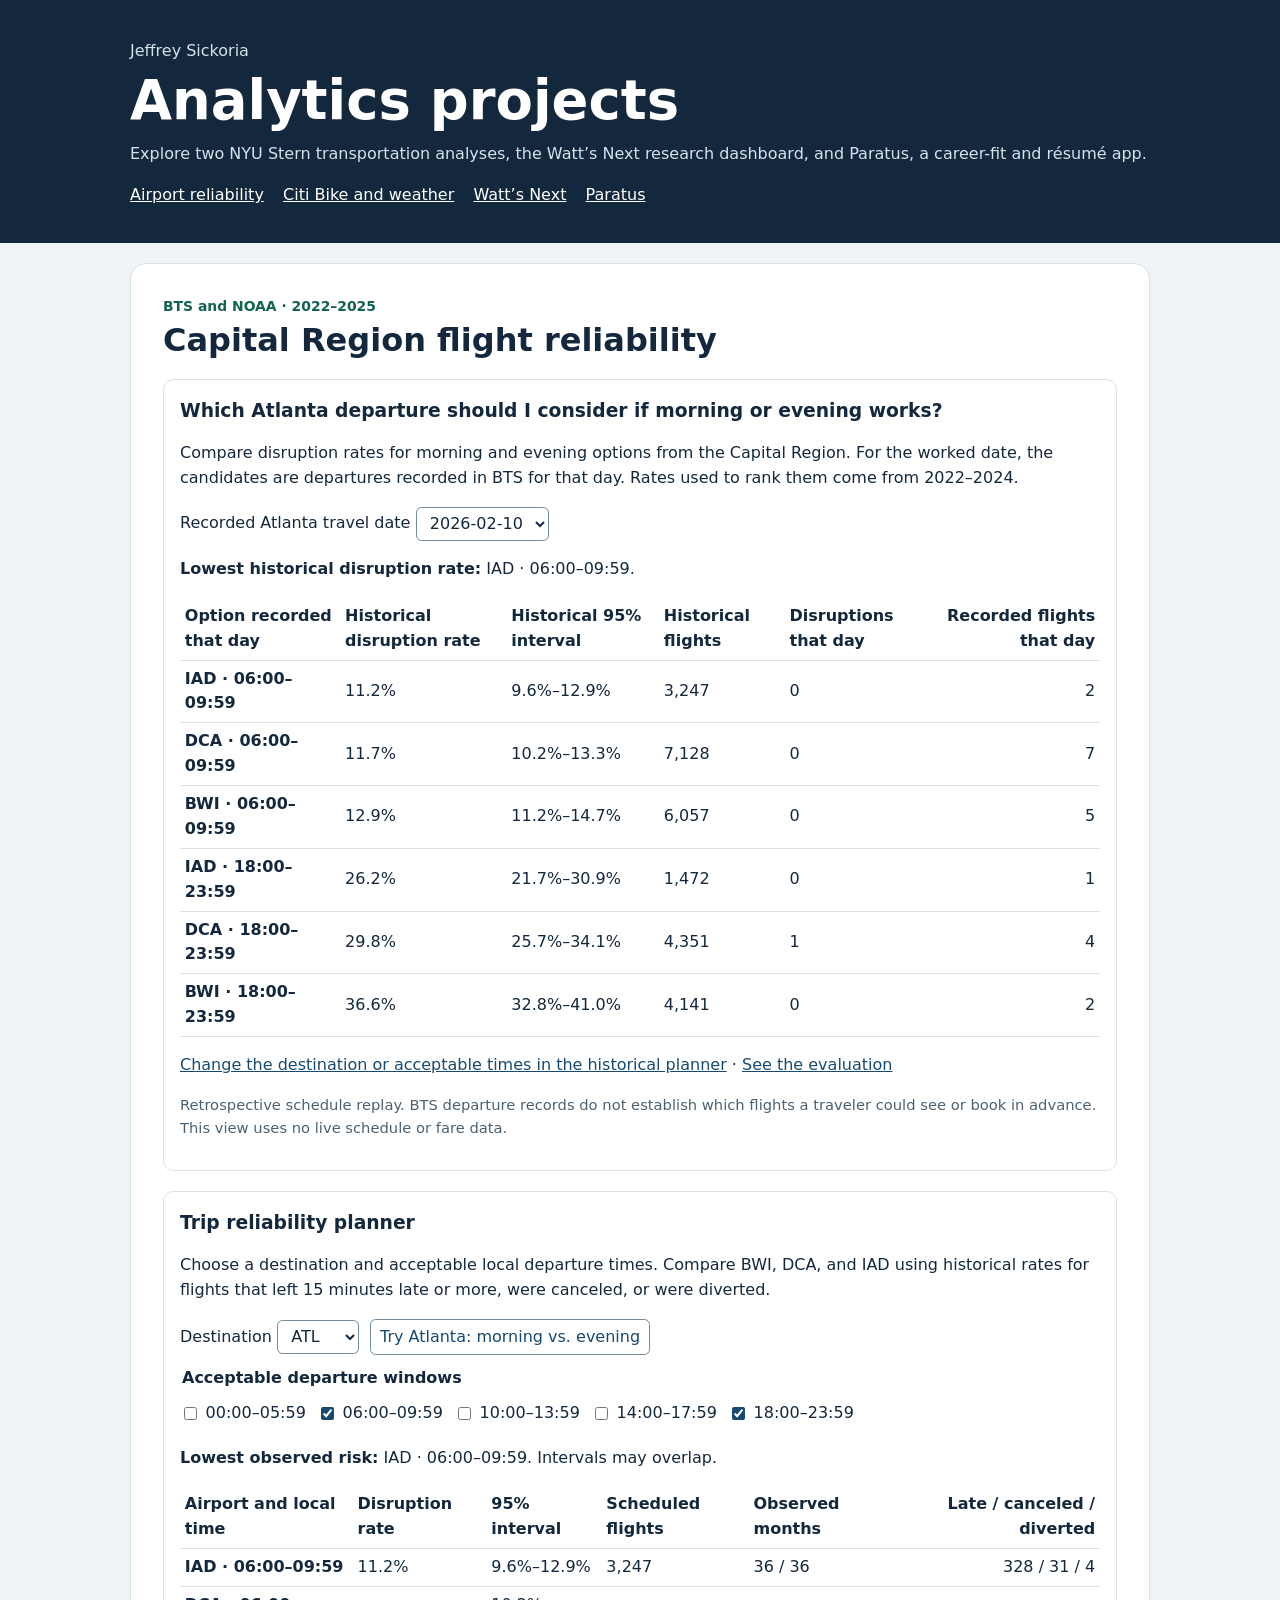
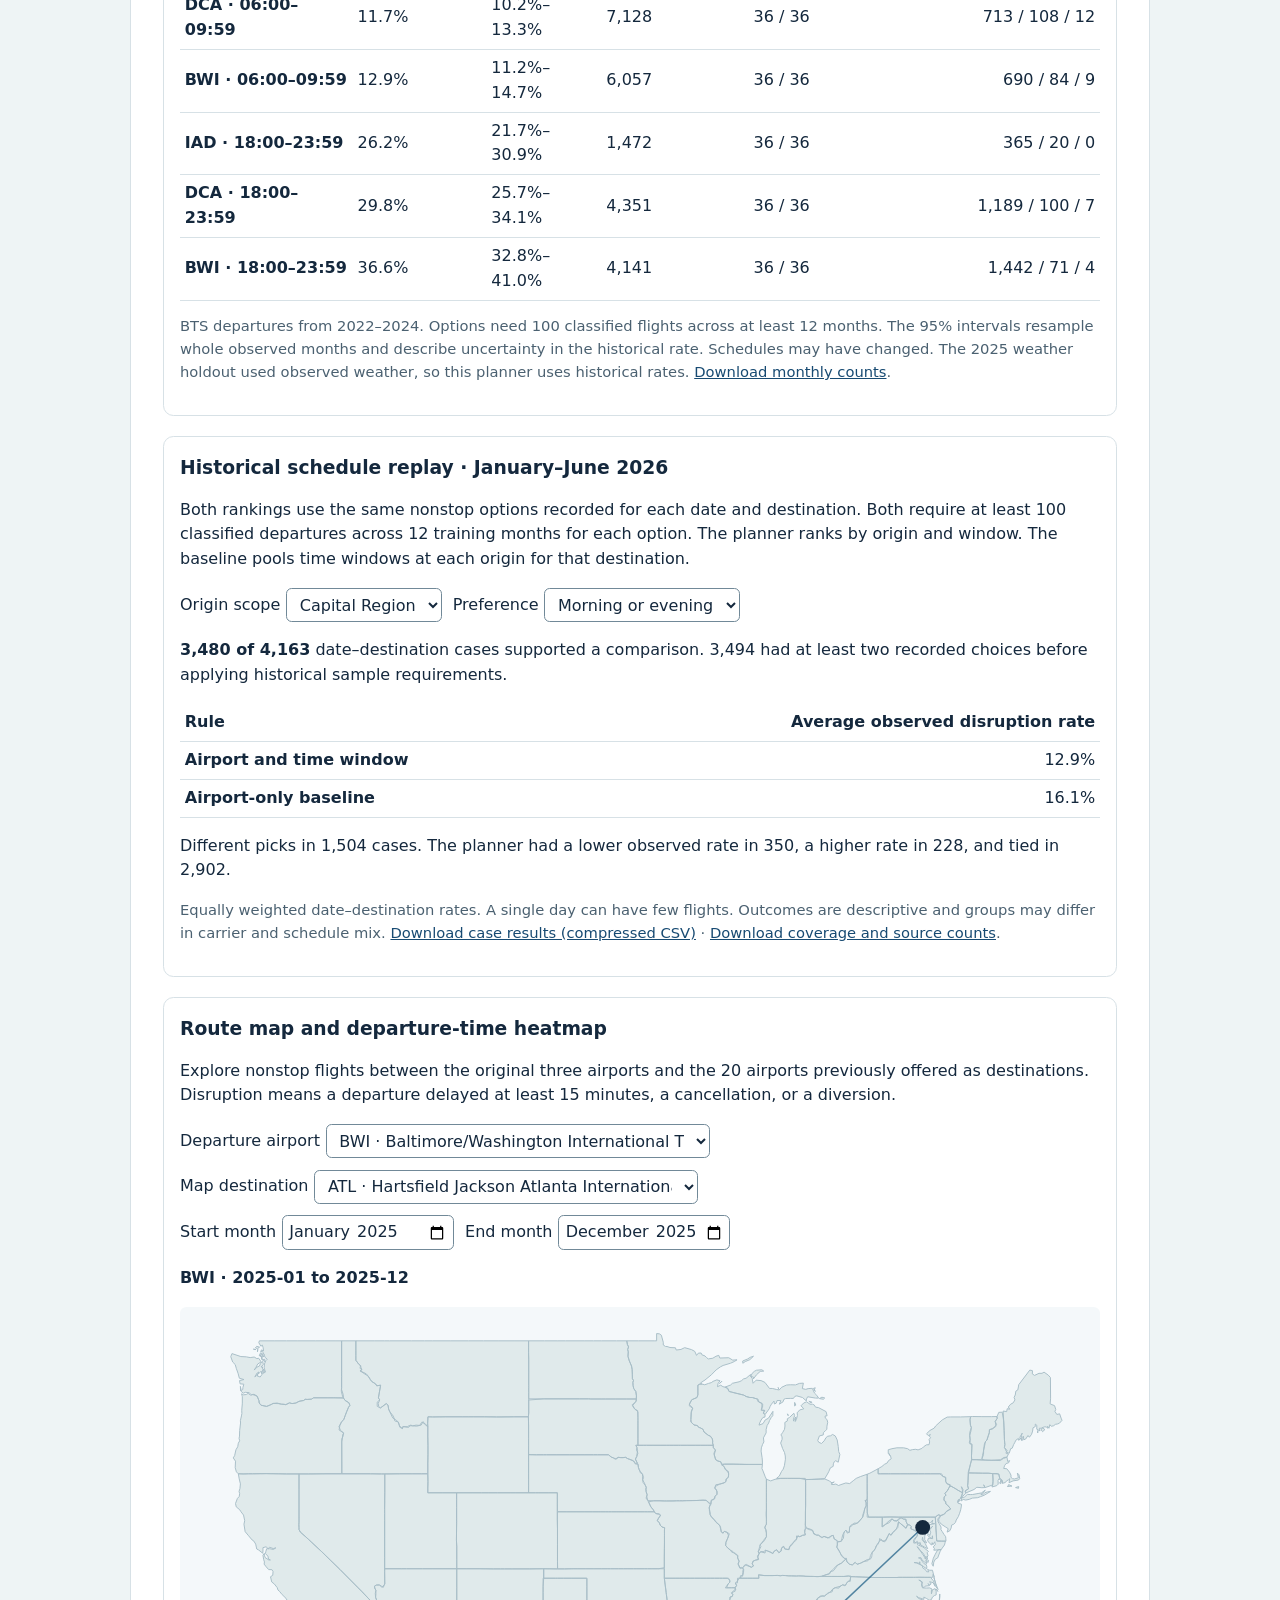
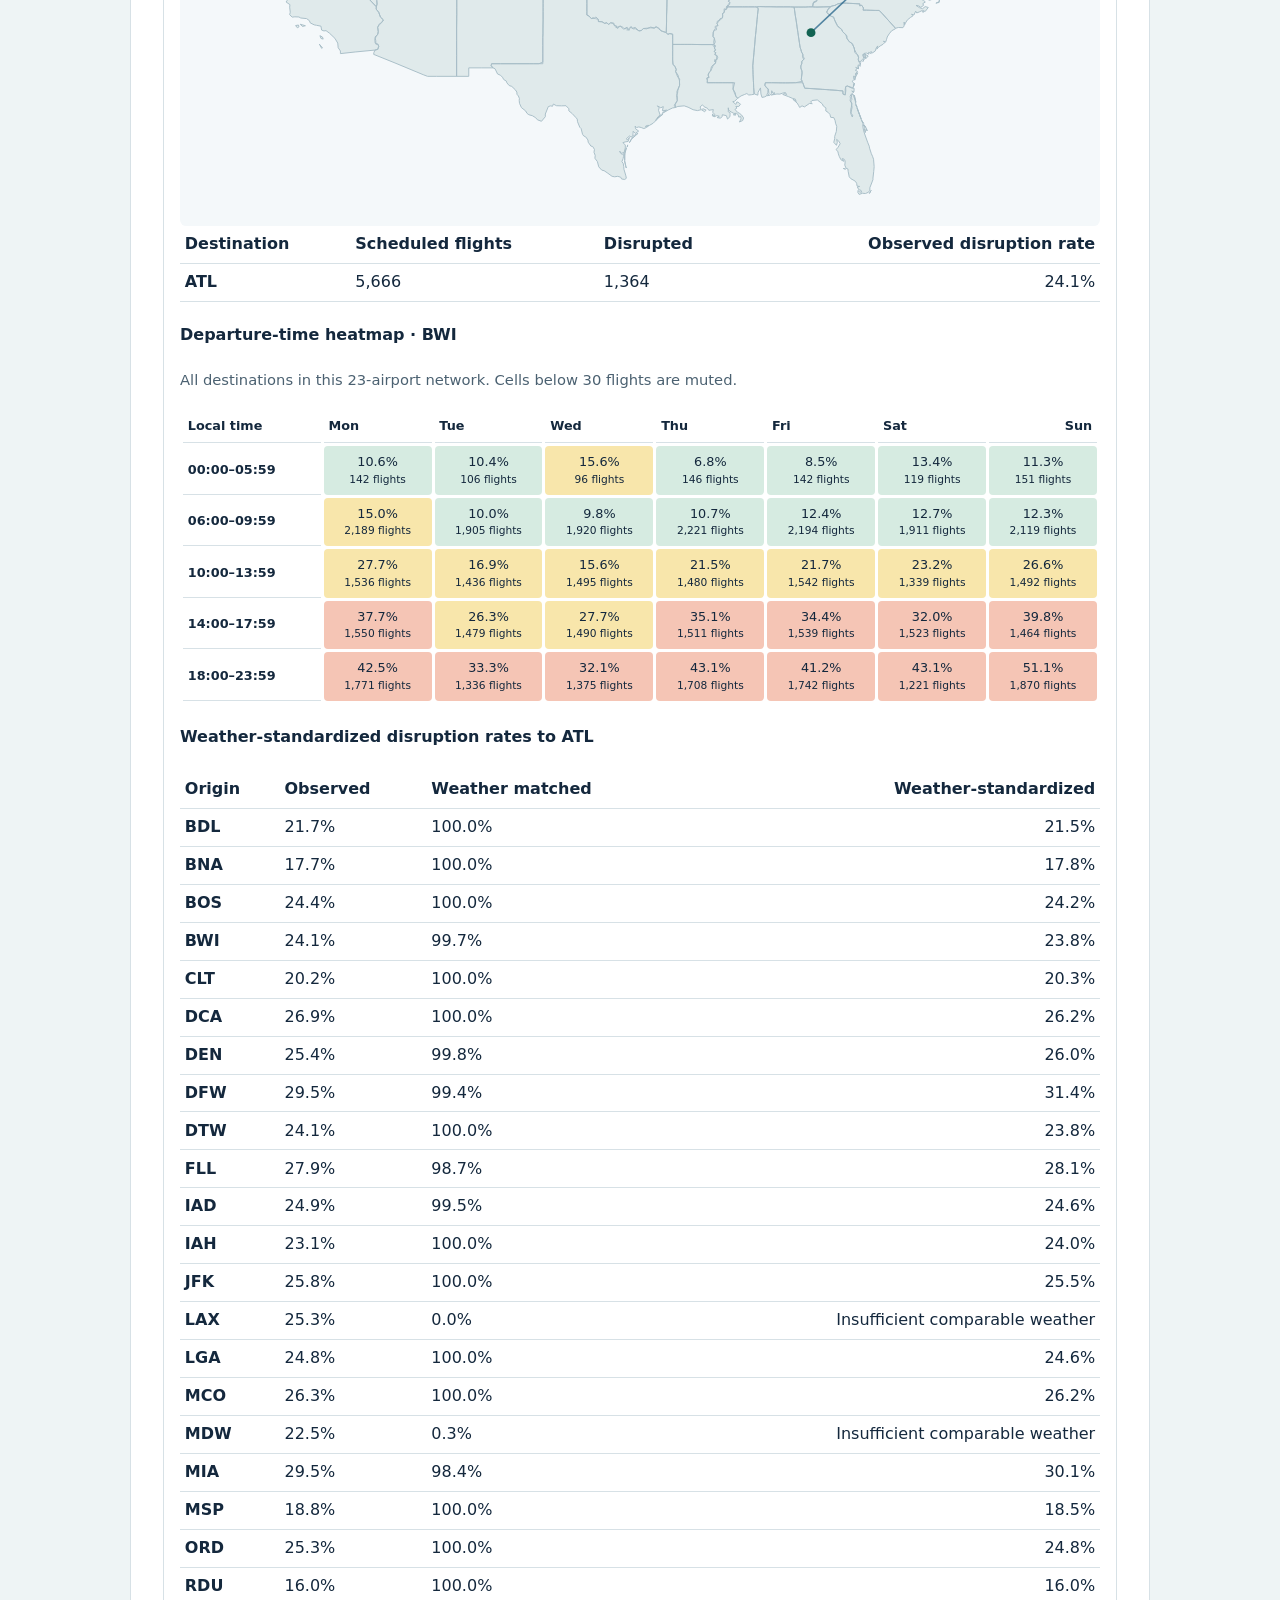
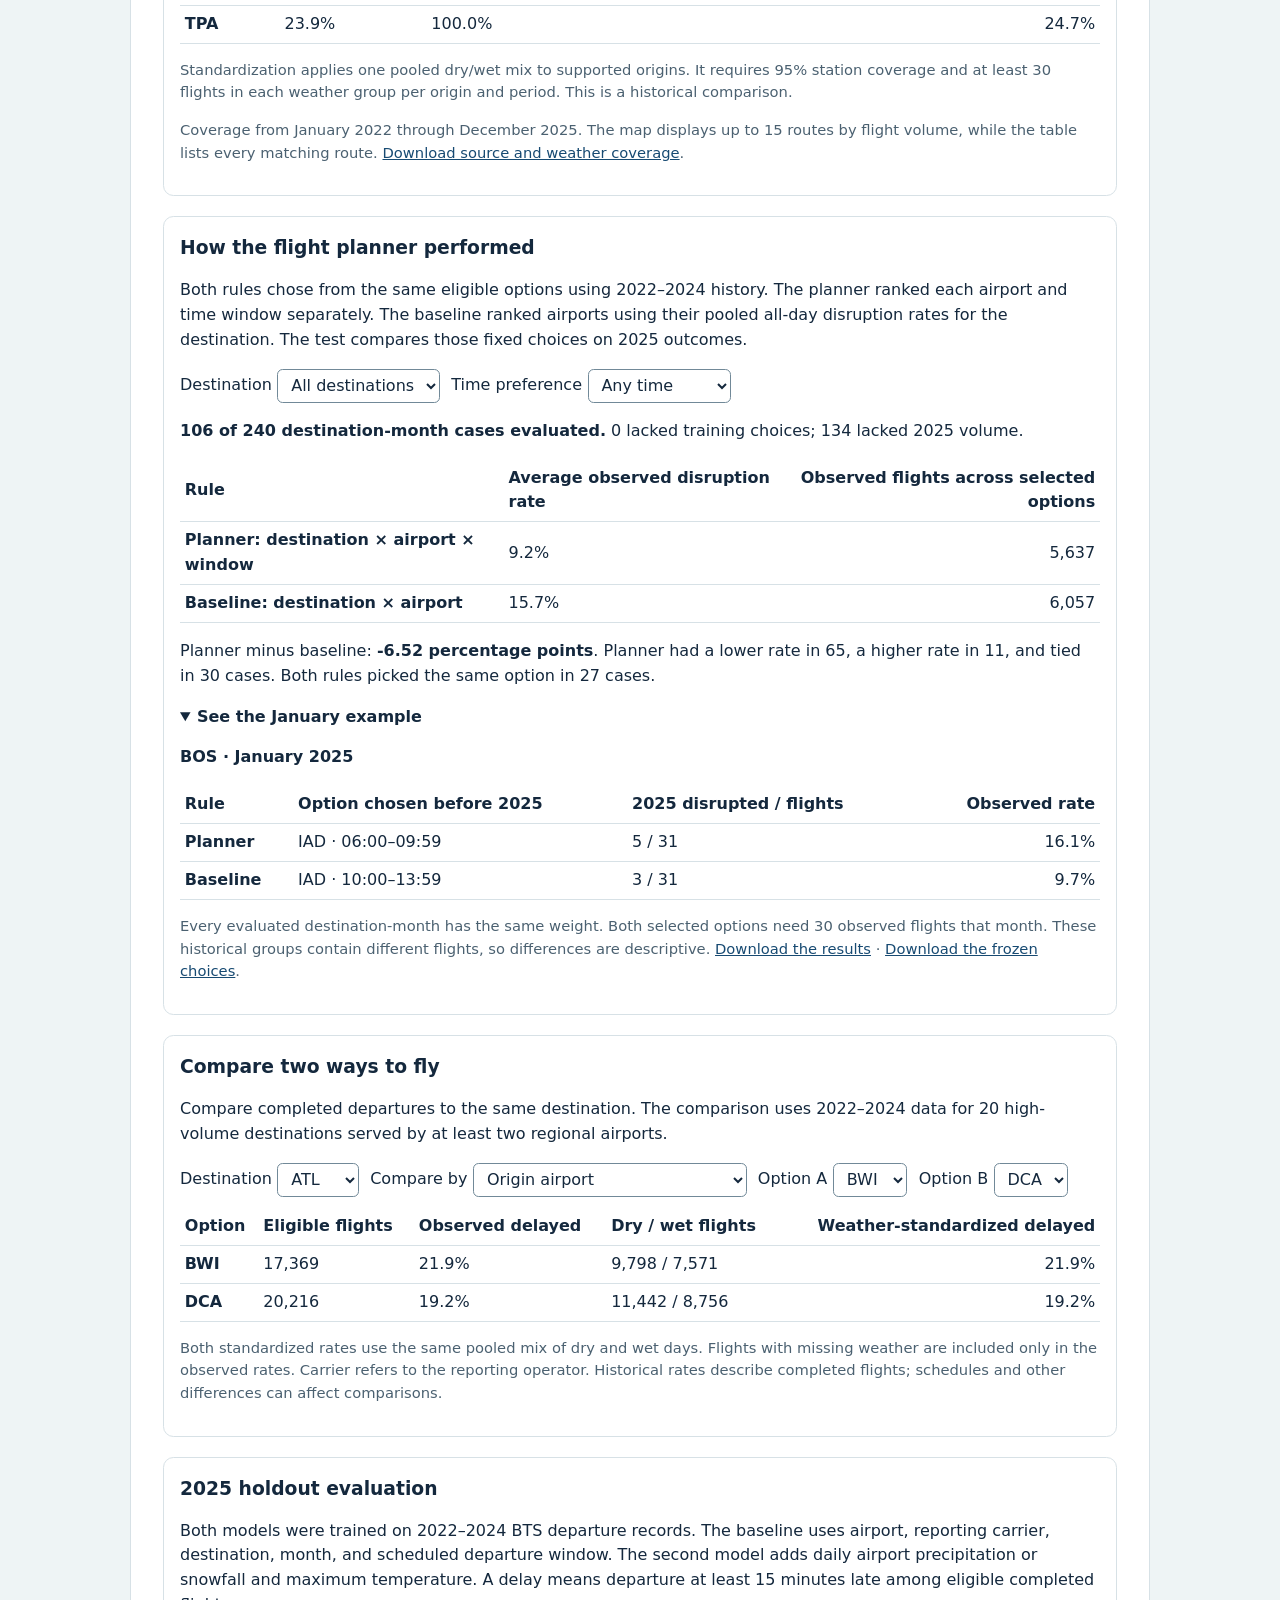
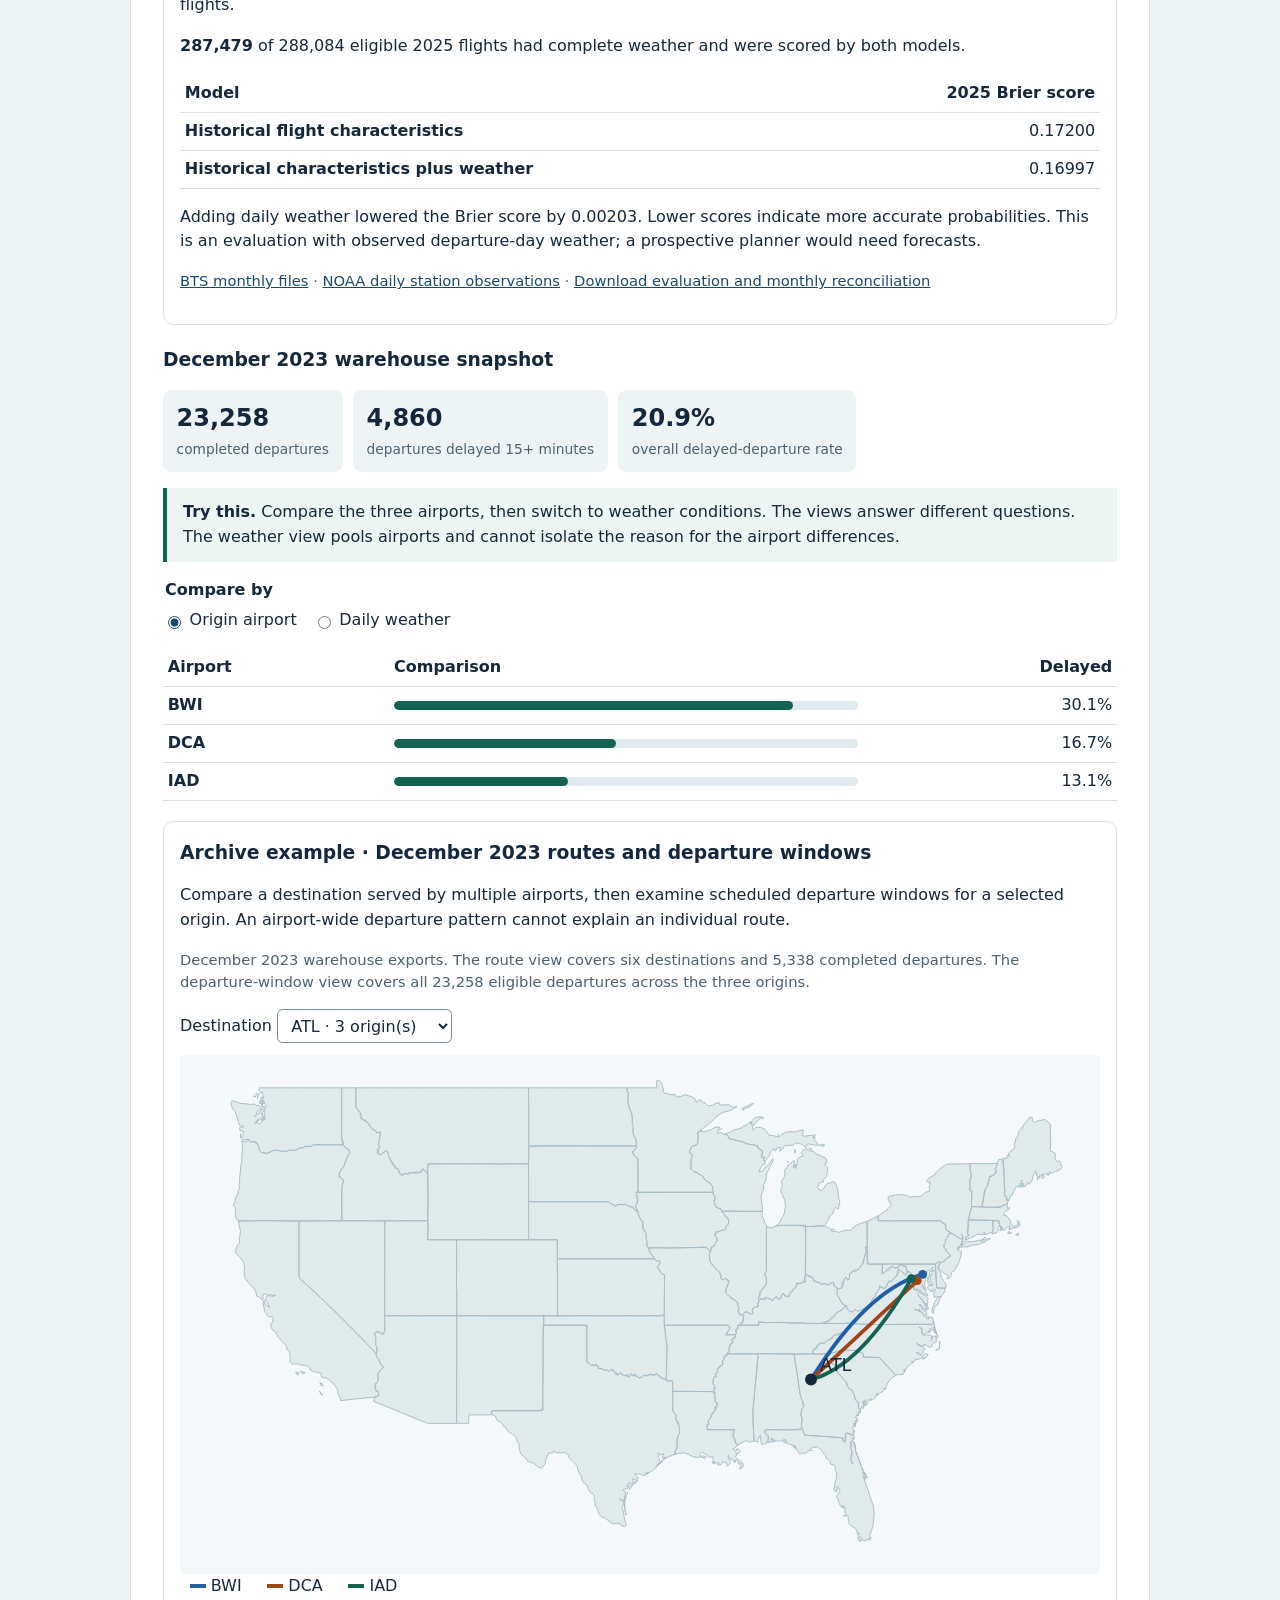
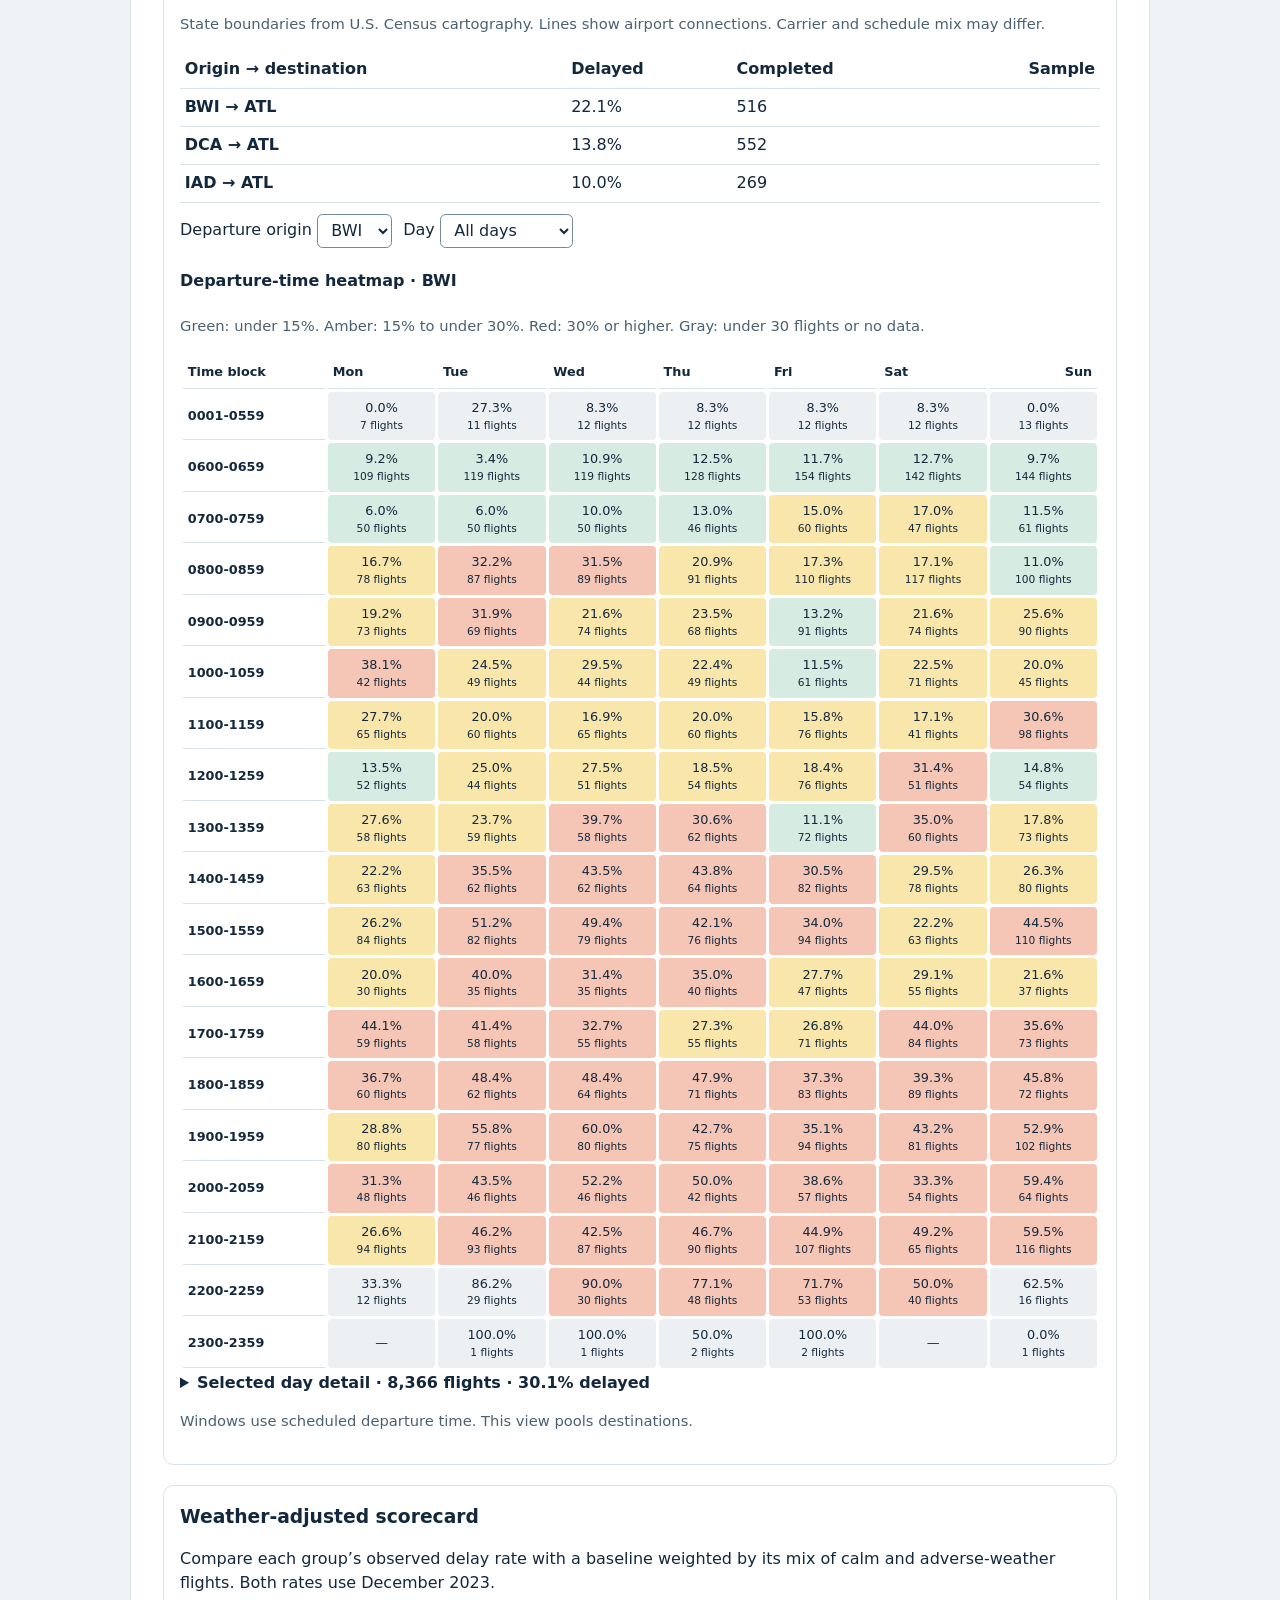
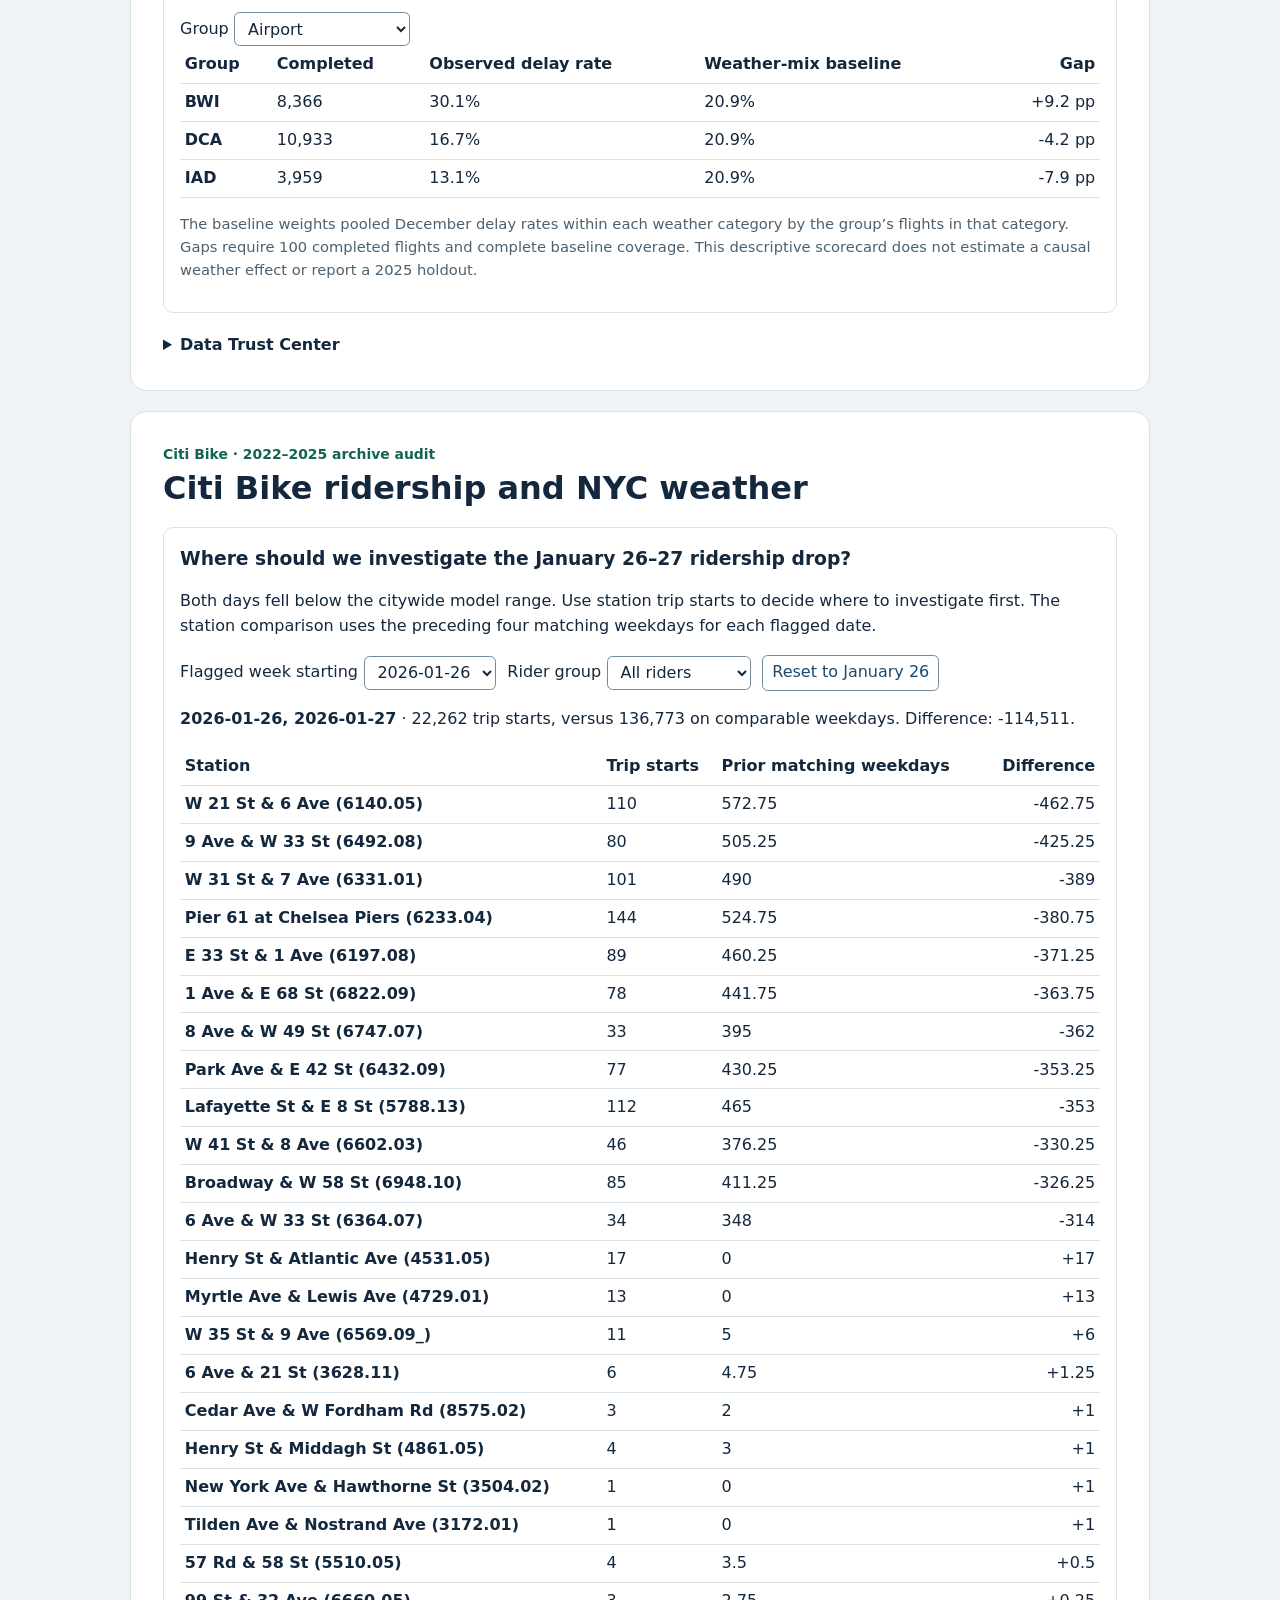
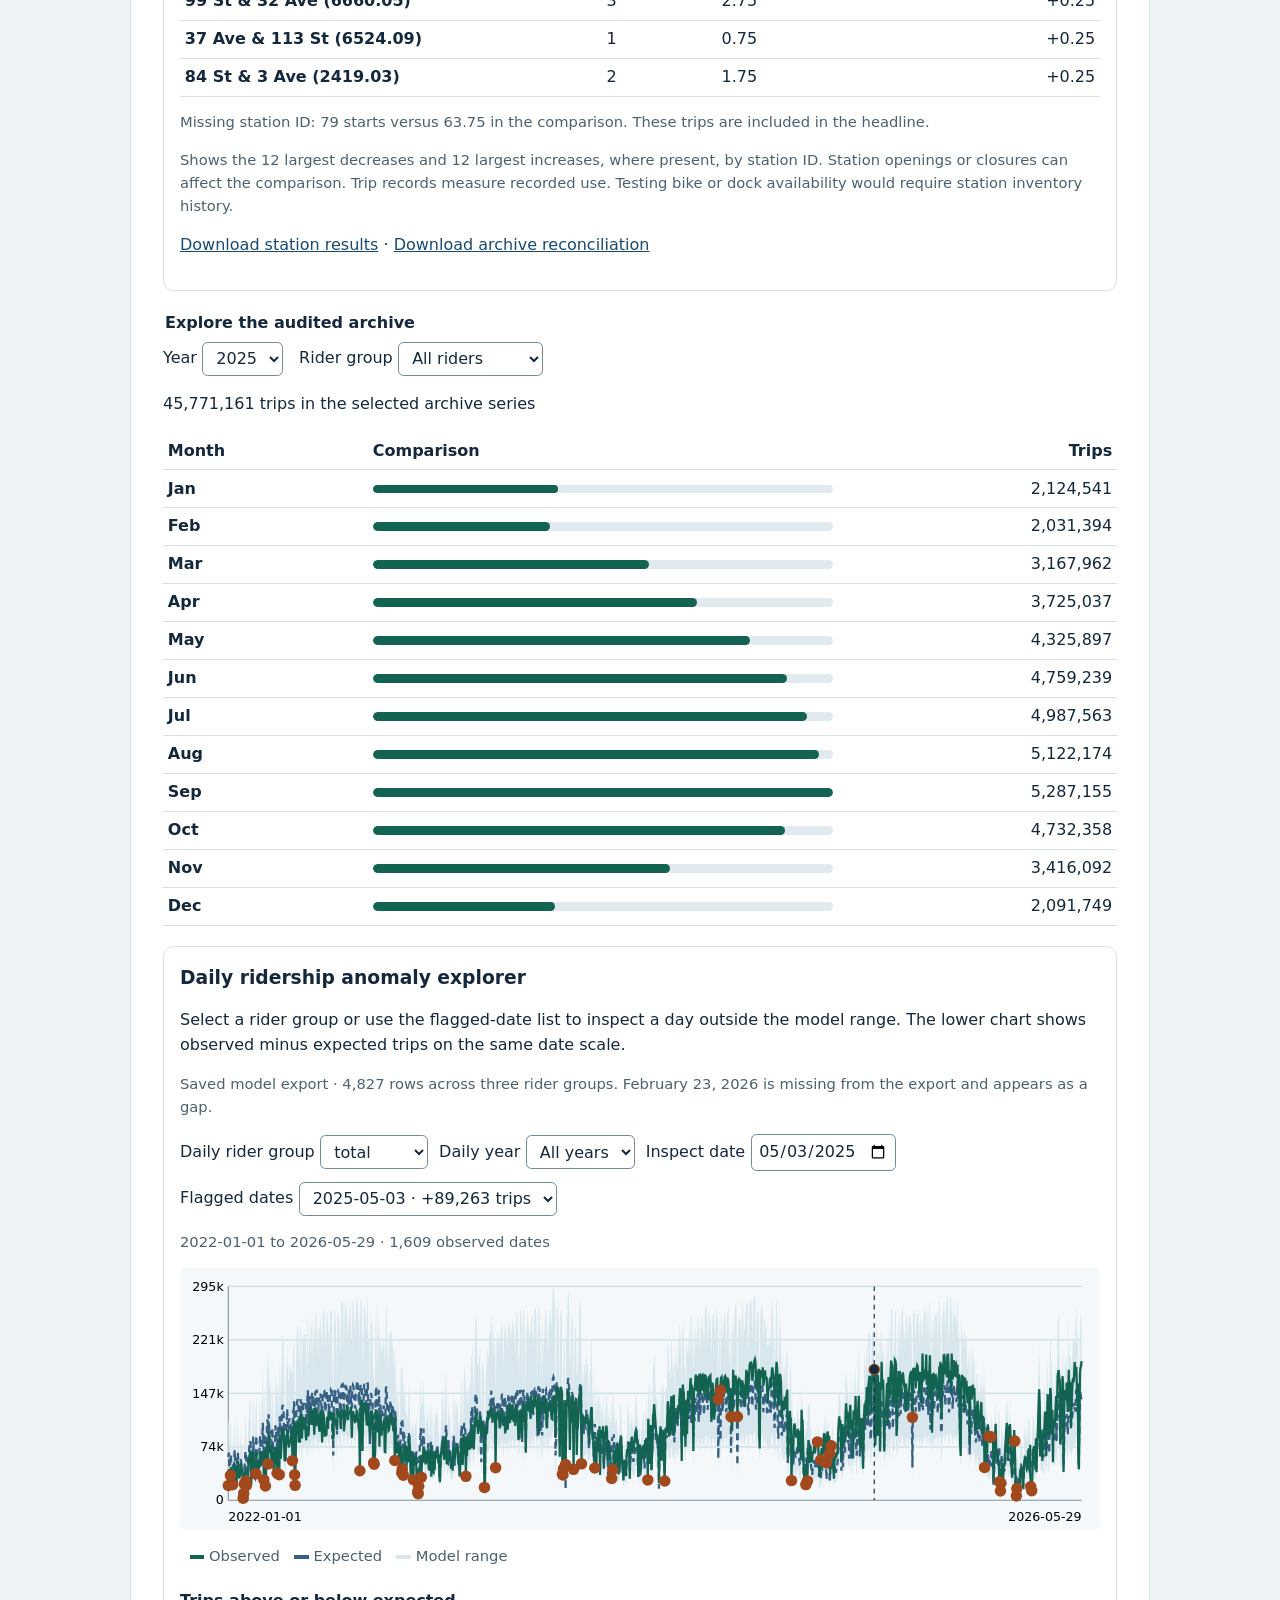
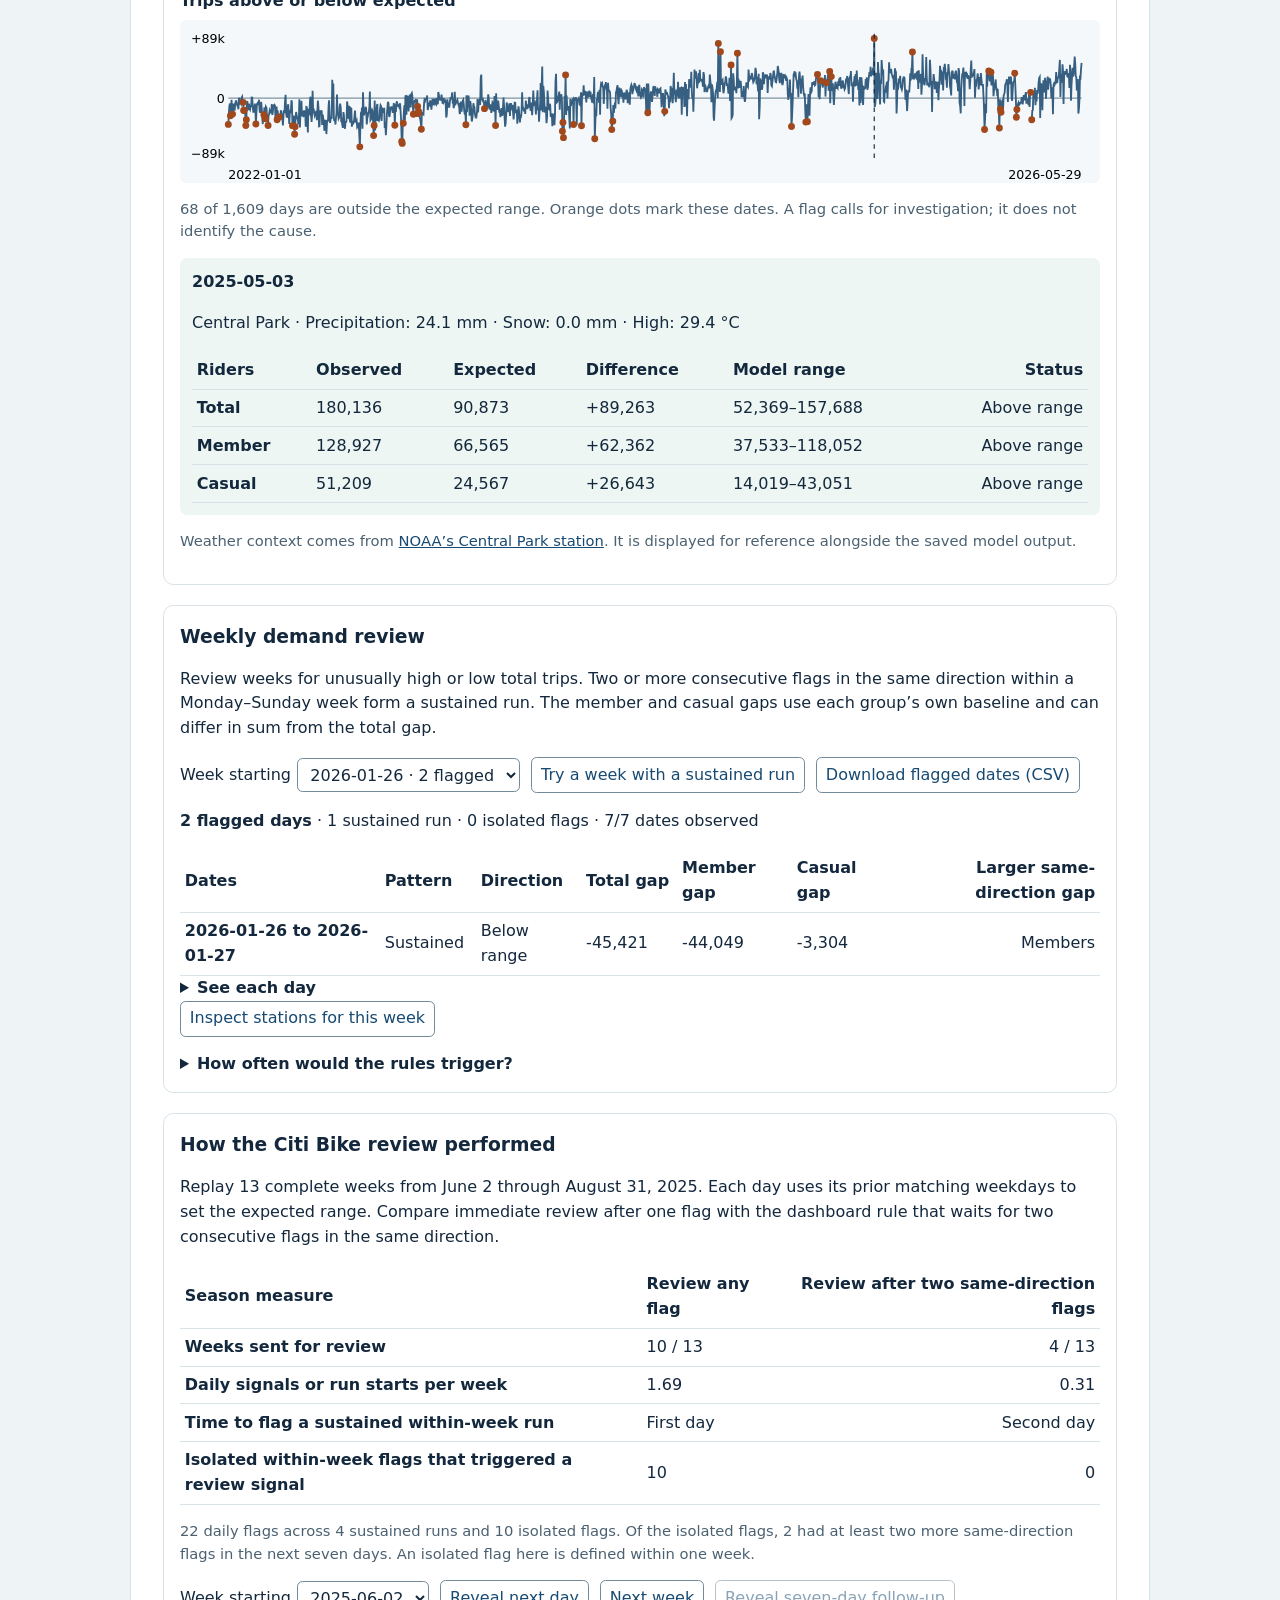
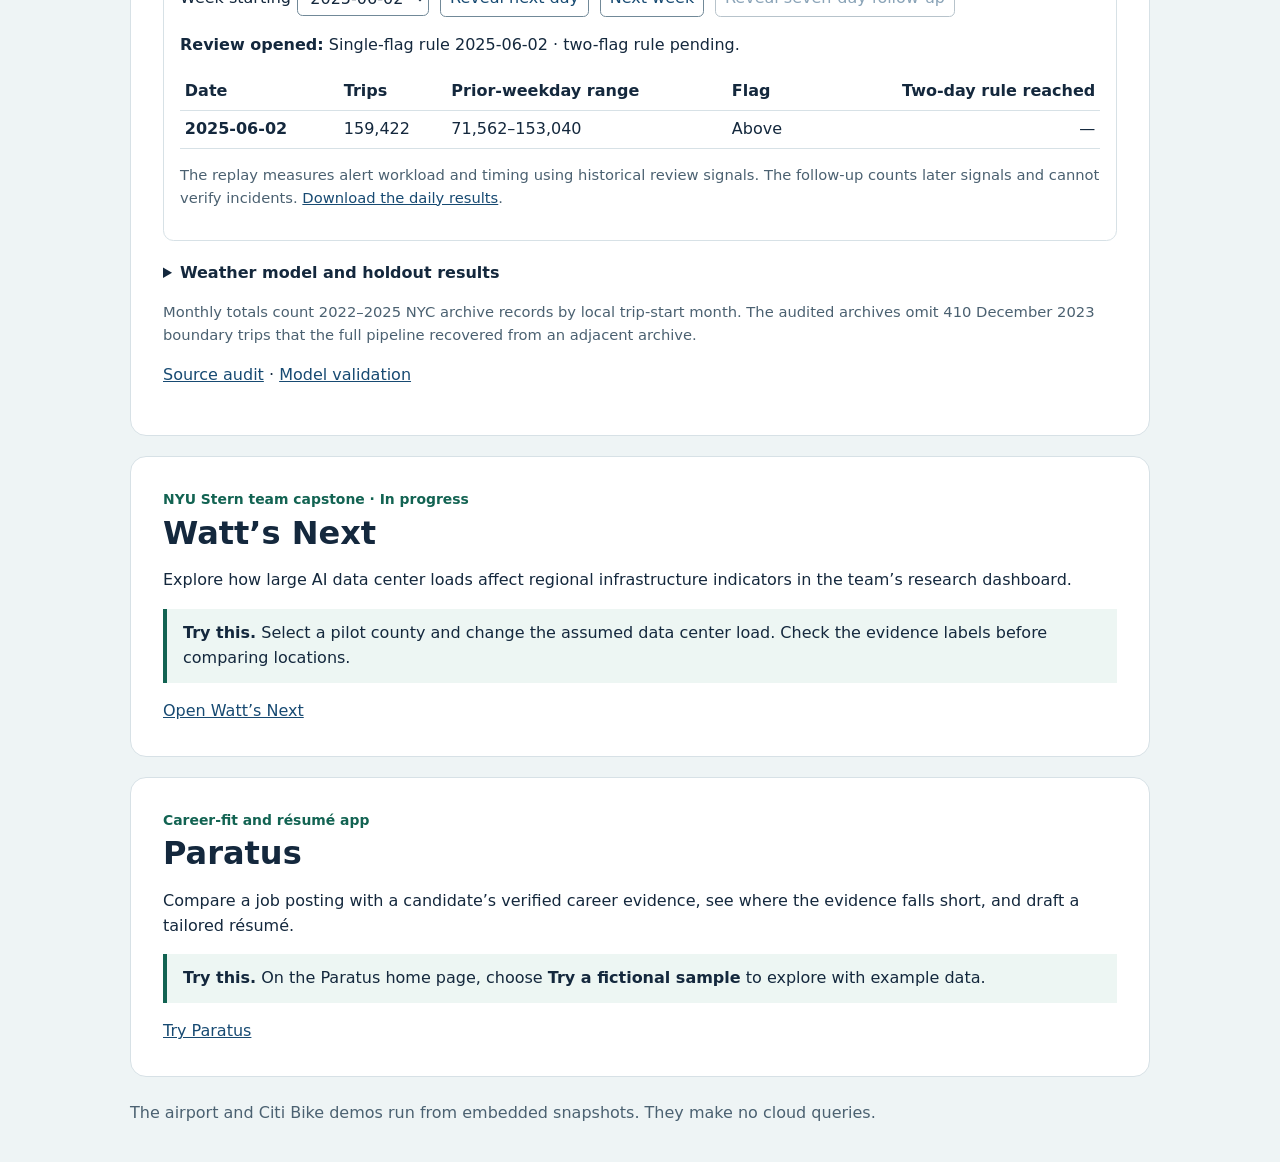
==== commit fcbc1d3a: "Expand transport dashboards and publish the public Watt’s Next bundle" ====
--- a/index.html
+++ b/index.html
@@ -23,6 +23,9 @@
 #trip-planner th,#bike-weekly th{min-width:6rem}
 .performance button{font:inherit;color:var(--blue);background:white;border:1px solid #718998;border-radius:.35rem;padding:.3rem .55rem;cursor:pointer}
 .performance button:disabled{opacity:.5;cursor:default}
+input[type=month]{font:inherit;border:1px solid #718998;border-radius:.35rem;padding:.2rem .35rem;color:var(--ink);background:white;max-width:100%}
+#flight-network select{max-width:min(100%,24rem)}
+#bike-decision button{font:inherit;color:var(--blue);background:white;border:1px solid #718998;border-radius:.35rem;padding:.3rem .55rem;cursor:pointer}
 </style>
 </head>
 <body>
@@ -34,7 +37,15 @@
 <script id="citibike-daily-data" type="application/json">[[0,20428,59552.5,34319.0,103338.5,14040,46612.3,26282.6,82666.5,6388,11430.9,6522.6,20032.0],[1,43009,65694.4,37858.6,113996.2,31016,51730.4,29168.5,91743.4,11993,12372.2,7059.8,21681.5],[2,33189,45486.3,26212.8,78930.3,28717,41849.5,23597.0,74219.8,4472,4010.2,2288.0,7028.1],[3,36842,44689.7,25753.8,77548.1,31669,42277.4,23838.3,74978.7,5173,3400.8,1940.3,5960.3],[4,34230,60464.9,34844.9,104921.8,29313,55203.4,31126.8,97902.7,4917,5805.0,3312.2,10173.3],[5,44787,63055.8,36338.0,109417.6,38231,56826.2,32041.8,100780.7,6556,6451.5,3681.1,11306.2],[6,17401,19626.4,11310.1,34057.2,15068,17881.9,10082.6,31714.0,2333,2054.2,1171.8,3600.4],[7,24455,38966.4,22455.5,67616.7,20427,32591.3,18376.6,57800.7,4028,4926.0,2810.6,8632.9],[8,21479,45180.6,26036.7,78399.8,17967,37141.9,20942.6,65871.1,3512,6643.2,3790.5,11642.1],[9,34727,49280.5,28399.4,85514.1,30773,44953.7,25347.3,79725.0,3954,4581.6,2614.1,8029.5],[10,26824,34845.6,20080.7,60466.2,24119,33801.6,19059.1,59947.1,2705,2255.7,1286.8,3953.5],[11,40568,50875.5,29318.6,88281.9,35577,47556.7,26815.1,84341.4,4991,4195.1,2393.5,7352.2],[12,50572,69319.2,39947.5,120286.1,43228,61788.3,34839.8,109580.8,7344,7565.5,4316.9,13258.5],[13,45714,54092.2,31172.4,93863.7,38897,48114.3,27129.5,85330.4,6817,5798.6,3308.5,10162.1],[14,22839,27101.0,15617.6,47027.4,19413,23496.1,13248.2,41670.6,3426,2709.6,1545.8,4748.9],[15,20930,25276.6,14566.2,43861.7,17662,21756.2,12267.1,38584.9,3268,2863.7,1633.7,5019.0],[16,29084,37116.5,21389.4,64406.7,25010,34142.8,19251.5,60552.3,4074,3429.0,1956.3,6009.6],[17,42935,54237.7,31256.2,94116.1,37837,50270.1,28345.1,89153.6,5098,4690.5,2676.2,8220.3],[18,54011,65848.8,37947.6,114264.2,46684,59826.9,33733.8,106102.3,7327,6454.3,3682.7,11311.2],[19,33928,50377.3,29031.5,87417.5,29681,46274.3,26092.0,82067.1,4247,4648.0,2652.0,8145.8],[20,33598,32924.6,18973.7,57132.9,29676,30809.5,17371.9,54640.6,3922,2552.3,1456.1,4473.4],[21,31969,33533.9,19324.8,58190.0,26573,28475.0,16055.6,50500.5,5396,3845.1,2193.8,6738.9],[22,32967,40301.1,23224.7,69932.8,27197,33503.3,18890.9,59418.0,5770,5534.9,3158.1,9700.1],[23,41488,47747.5,27515.9,82854.0,36836,43703.6,24642.5,77508.1,4652,4346.9,2480.1,7618.2],[24,50692,58682.5,33817.7,101828.9,44454,53921.6,30404.0,95629.5,6238,5349.5,3052.3,9375.1],[25,42005,41703.8,24033.0,72366.8,37328,39795.1,22438.6,70576.5,4677,3018.3,1722.0,5290.0],[26,43830,41768.7,24070.5,72479.5,38701,39339.5,22181.7,69768.4,5129,3252.0,1855.3,5699.4],[27,34871,41612.2,23980.2,72207.8,30938,37373.6,21073.2,66281.9,3933,4320.9,2465.3,7572.6],[28,2848,9026.0,5201.2,15663.0,2350,7887.8,4447.2,13989.6,498,1025.6,584.8,1797.9],[29,9486,27822.3,16033.3,48279.0,8396,24089.0,13582.5,42722.0,1090,2932.0,1672.7,5138.8],[30,22349,40407.3,23285.9,70117.0,20235,37638.5,21222.6,66751.8,2114,3295.6,1880.2,5775.9],[31,29338,49502.1,28527.1,85898.7,26406,46756.6,26363.9,82922.5,2932,3831.6,2186.1,6715.2],[32,41947,67562.3,38935.0,117237.5,37094,61763.0,34825.5,109536.0,4853,6408.5,3656.6,11231.0],[33,26568,67332.9,38802.8,116839.4,23390,60157.7,33920.3,106689.0,3178,7351.4,4194.7,12883.2],[34,20309,52524.2,30268.7,91142.7,18054,46606.9,26279.5,82656.9,2255,5890.9,3361.2,10323.8],[35,29638,36304.3,20921.4,62997.4,24878,30863.7,17402.5,54736.8,4760,4167.8,2377.9,7304.3],[36,28887,32996.5,19015.1,57257.6,24207,28345.0,15982.3,50270.0,4680,3692.9,2106.9,6472.2],[37,30717,48535.2,27969.9,84220.8,27736,44627.3,25163.3,79146.3,2981,4348.5,2481.0,7621.0],[38,51893,62867.4,36229.4,109090.8,45666,57761.3,32569.1,102439.1,6227,5773.9,3294.4,10118.8],[39,56007,64126.1,36954.7,111274.8,49021,58975.0,33253.5,104591.6,6986,5870.4,3349.5,10288.0],[40,61937,77557.5,44695.2,134581.6,52706,68820.1,38804.8,122051.6,9231,8701.6,4965.1,15249.3],[41,64614,81742.8,47107.1,141844.0,52601,69924.3,39427.4,124009.9,12013,11049.8,6305.1,19364.2],[42,68575,79006.3,45530.0,137095.5,48006,61513.0,34684.6,109092.7,20569,15340.4,8753.6,26883.1],[43,20384,33671.9,19404.3,58429.5,17002,28153.0,15874.1,49929.5,3382,4650.4,2653.3,8150.0],[44,34198,33224.6,19146.6,57653.4,30627,31854.4,17961.1,56493.8,3571,2268.9,1294.3,3976.7],[45,40550,39646.4,22847.4,68796.6,36179,38314.9,21604.0,67951.3,4371,2653.4,1513.7,4650.5],[46,53683,65929.9,37994.3,114404.8,46703,60441.6,34080.4,107192.4,6980,6150.3,3509.3,10778.5],[47,67432,87761.7,50575.7,152288.3,55659,75809.7,42746.0,134447.5,11773,11405.4,6508.1,19987.3],[48,47038,67239.5,38749.0,116677.3,39690,58448.2,32956.4,103657.2,7348,8384.2,4784.0,14693.0],[49,32450,48344.0,27859.7,83889.2,26250,39893.8,22494.3,70751.5,6200,6698.1,3821.9,11738.5],[50,31051,39138.7,22554.8,67915.8,24720,33035.7,18627.2,58588.7,6331,4898.2,2794.7,8584.2],[51,52366,67831.9,39090.4,117705.4,40074,60206.8,33948.0,106776.1,12292,7448.1,4249.9,13052.8],[52,36459,75006.7,43225.1,130155.3,31457,67127.4,37850.3,119049.6,5002,8042.4,4589.0,14094.1],[53,66325,89406.8,51523.8,155142.9,53782,78913.4,44496.0,139951.8,12543,10322.9,5890.3,18090.3],[54,44725,53778.1,30991.3,93318.6,39120,49779.6,28068.5,88283.7,5605,4702.3,2682.9,8241.0],[55,30412,39455.6,22737.4,68465.6,26329,35949.3,20270.1,63756.1,4083,3811.6,2174.7,6680.1],[56,41415,46826.3,26985.1,81255.5,32462,38773.6,21862.6,68764.8,8953,6352.0,3624.4,11131.9],[57,42805,52323.8,30153.2,90795.0,33094,42785.3,24124.7,75879.6,9711,7949.5,4536.0,13931.3],[58,45636,47806.3,27549.8,82956.0,39971,44152.7,24895.7,78304.5,5665,4142.1,2363.3,7259.4],[59,56019,74562.2,42969.0,129384.0,48672,67221.0,37903.1,119215.5,7347,7880.6,4496.6,13810.6],[60,67108,88840.0,51197.1,154159.4,56644,78559.3,44296.3,139323.8,10464,10541.6,6015.1,18473.6],[61,55408,66967.3,38592.1,116205.1,47799,60392.9,34052.9,107106.1,7609,7070.1,4034.1,12390.3],[62,49704,54968.5,31677.3,95384.1,41927,49172.2,27726.0,87206.6,7777,5881.1,3355.6,10306.7],[63,51358,67178.6,38713.9,116571.7,39159,53377.8,30097.4,94665.0,12199,12044.2,6872.6,21106.7],[64,54531,84483.0,48686.3,146599.0,39193,64920.2,36605.7,115135.2,15338,18800.1,10727.9,32945.8],[65,67882,106499.1,61373.9,184802.1,55062,88814.0,50078.6,157510.4,12820,16868.8,9625.8,29561.4],[66,62178,84442.2,48662.7,146528.1,52956,75001.5,42290.2,133014.2,9222,9725.1,5549.2,17042.8],[67,28088,52858.7,30461.5,91723.3,24993,48788.2,27509.5,86525.5,3095,5019.7,2864.1,8797.2],[68,66071,79809.0,45992.7,138488.5,55606,70572.5,39792.9,125159.4,10465,9449.9,5392.2,16560.6],[69,69316,91377.7,52659.6,158562.9,55021,77109.3,43478.7,136752.3,14295,13809.0,7879.7,24199.5],[70,19628,50237.8,28951.1,87175.3,16120,40829.4,23021.8,72410.8,3508,8017.4,4574.7,14050.2],[71,30833,43752.0,25213.4,75920.9,25092,36430.2,20541.3,64608.9,5741,6121.4,3492.8,10727.8],[72,63206,77687.5,44770.0,134807.1,51453,67819.8,38240.8,120277.7,11753,9698.8,5534.2,16996.8],[73,78946,108734.4,62662.1,188681.0,62770,93319.6,52619.2,165500.9,16176,15037.6,8580.8,26352.3],[74,81449,111343.6,64165.7,193208.5,64361,95436.1,53812.6,169254.4,17088,15574.8,8887.4,27293.8],[75,50004,90653.5,52242.2,157306.3,41530,78728.9,44392.0,139624.6,8474,11899.9,6790.3,20853.9],[76,92837,118374.0,68217.3,205408.0,66524,96182.1,54233.2,170577.5,26313,21697.9,12381.5,38023.7],[77,77861,101429.1,58452.1,176004.5,51524,76202.8,42967.6,135144.6,26337,24649.5,14065.9,43196.2],[78,65417,83567.4,48158.6,145010.2,45313,64450.5,36340.9,114302.2,20104,18238.3,10407.3,31961.2],[79,73209,93373.7,53809.8,162026.4,57913,79565.9,44863.9,141109.0,15296,13294.9,7586.3,23298.5],[80,75235,96448.8,55582.0,167362.5,61036,84210.0,47482.6,149345.2,14199,12206.4,6965.2,21391.0],[81,60865,81434.6,46929.5,141309.2,51250,72681.9,40982.3,128900.4,9615,9185.8,5241.5,16097.8],[82,45793,54495.7,31404.9,94563.9,39254,49353.1,27828.0,87527.4,6539,5788.1,3302.6,10143.8],[83,74873,99710.9,57461.9,173023.0,57669,83117.2,46866.4,147407.1,17204,16101.9,9188.1,28217.4],[84,62151,83043.4,47856.6,144100.9,44161,64302.8,36257.6,114040.2,17990,17248.5,9842.5,30226.7],[85,45625,56874.0,32775.5,98690.7,34455,46024.0,25950.9,81623.3,11170,9478.1,5408.3,16610.1],[86,38135,48434.6,27911.9,84046.3,33802,44589.6,25142.1,79079.4,4333,4396.5,2508.5,7705.2],[87,48426,58087.8,33474.9,100796.9,42562,53845.4,30361.1,95494.4,5864,5190.7,2961.6,9096.8],[88,61254,72489.6,41774.6,125787.5,52504,65681.4,37035.0,116485.3,8750,7475.2,4265.3,13100.2],[89,72625,103225.4,59487.3,179121.6,59236,88067.3,49657.6,156186.1,13389,14873.0,8486.9,26064.0],[90,68479,95326.6,54935.3,165415.2,54413,78389.7,44200.7,139023.0,14066,16287.7,9294.2,28543.0],[91,73254,85541.8,49296.4,148436.2,49956,65174.0,36748.8,115585.3,23298,18945.1,10810.6,33199.8],[92,37164,69252.7,39909.2,120170.7,28709,53900.6,30392.2,95592.3,8455,14087.1,8038.4,24686.8],[93,68902,86933.5,50098.4,150851.2,56300,73896.2,41667.0,131054.0,12602,12267.0,6999.8,21497.3],[94,72629,102324.6,58968.1,177558.3,60637,87474.9,49323.5,155135.4,11992,14199.7,8102.6,24884.0],[95,48443,83282.8,47994.6,144516.3,40846,72458.5,40856.3,128504.3,7597,10658.5,6081.9,18678.5],[96,35322,63322.7,36491.8,109880.8,30922,55298.0,31180.1,98070.4,4400,8065.7,4602.3,14135.0],[97,88195,115613.2,66626.2,200617.2,66714,93236.3,52572.2,165353.1,21481,21751.5,12412.1,38117.8],[98,67329,93307.9,53771.9,161912.2,47685,70188.2,39576.2,124477.8,19644,22181.2,12657.3,38870.7],[99,57144,76344.2,43996.0,132476.2,41669,58882.9,33201.5,104428.3,15475,16289.8,9295.4,28546.7],[100,75355,94764.8,54611.5,164440.4,60200,79648.8,44910.7,141256.0,15155,14220.9,8114.7,24921.2],[101,93575,119903.8,69098.9,208062.5,68249,99986.0,56378.1,177323.6,25326,18860.6,10762.4,33051.8],[102,98764,128843.3,74250.6,223574.6,74733,106732.4,60182.2,189288.2,24031,21000.0,11983.3,36800.8],[103,90635,131372.1,75707.9,227962.7,67705,106542.1,60074.9,188950.7,22930,23783.7,13571.8,41679.0],[104,99636,124681.9,71852.4,216353.6,67011,99458.9,56080.9,176388.9,32625,24723.4,14108.0,43325.5],[105,82188,100186.6,57736.0,173848.4,50913,74198.3,41837.3,131589.7,31275,25838.2,14744.2,45279.2],[106,54110,76344.2,43996.0,132476.2,36641,58882.9,33201.5,104428.3,17469,16289.8,9295.4,28546.7],[107,55811,60917.3,35105.6,105706.9,44925,52968.1,29866.4,93938.5,10886,7746.0,4419.9,13574.8],[108,58873,53679.4,30934.5,93147.4,48926,48266.0,27215.0,85599.3,9947,5809.5,3314.7,10181.1],[109,85294,105891.9,61024.0,183748.5,65149,90401.1,50973.5,160325.1,20145,14864.7,8482.1,26049.4],[110,77520,105381.2,60729.7,182862.4,60782,88829.5,50087.3,157537.8,16738,15856.5,9048.1,27787.3],[111,97494,125557.1,72356.8,217872.4,68940,100037.7,56407.3,177415.3,28554,25036.2,14286.5,43873.8],[112,94585,108074.8,62282.0,187536.4,58927,79714.0,44947.4,141371.7,35658,28390.6,16200.7,49751.9],[113,83406,92518.8,53317.2,160543.1,53642,69521.0,39200.0,123294.6,29764,22686.4,12945.6,39756.1],[114,72682,97640.7,56268.9,169430.6,58750,81730.7,46084.6,144948.2,13932,14974.0,8544.5,26241.0],[115,74947,113237.5,65257.1,196494.9,61684,95478.2,53836.3,169329.2,13263,16871.8,9627.5,29566.6],[116,82446,102475.9,59055.3,177820.9,67192,87872.2,49547.5,155840.0,15254,14048.8,8016.5,24619.6],[117,78531,99897.5,57569.4,173346.7,63402,84814.4,47823.4,150417.2,15129,14463.1,8253.0,25345.6],[118,87089,107174.2,61762.9,185973.6,65581,87477.1,49324.8,155139.3,21508,18950.7,10813.8,33209.7],[119,101537,104563.4,60258.4,181443.2,63457,77515.6,43707.8,137472.8,38080,26786.3,15285.2,46940.7],[120,94657,100998.1,58203.7,175256.6,58022,75651.2,42656.6,134166.4,36635,25366.8,14475.2,44453.0],[121,54536,95550.5,55064.3,165803.8,43733,80404.6,45336.9,142596.5,10803,14437.6,8238.4,25301.0],[122,92564,120788.8,69608.9,209598.2,72817,101957.3,57489.7,180819.7,19747,18041.7,10295.1,31616.8],[123,79594,120414.4,69393.1,208948.4,63422,101624.1,57301.8,180228.7,16172,18105.8,10331.7,31729.0],[124,110355,136369.5,78587.9,236634.5,83518,111529.6,62887.1,197795.9,26837,23969.8,13678.0,42004.9],[125,35170,88906.4,51235.4,154274.6,29329,73560.4,41477.6,130458.3,5841,14939.6,8524.9,26180.7],[126,20557,63056.3,36338.2,109418.4,17219,49177.9,27729.2,87216.6,3338,12682.4,7236.8,22225.1],[127,62745,89755.1,51724.5,155747.4,46770,68398.2,38566.9,121303.3,15975,20644.5,11780.4,36177.8],[128,93995,114597.8,66041.1,198855.4,74915,94621.5,53353.3,167809.8,19080,18996.8,10840.1,33290.4],[129,104600,131262.7,75644.9,227772.9,83685,109314.3,61638.0,193867.2,20915,20919.5,11937.3,36659.7],[130,107079,136630.6,78738.4,237087.6,86698,113280.4,63874.3,200900.9,20381,22331.1,12742.8,39133.4],[131,110862,138868.2,80027.8,240970.3,89086,113167.8,63810.9,200701.2,21776,24790.1,14146.1,43442.5],[132,95861,134975.6,77784.6,234215.8,75961,107218.2,60456.1,190149.7,19900,27469.5,15675.1,48137.9],[133,79812,115027.9,66289.0,199601.7,57743,84010.1,47369.9,148990.8,22069,31852.2,18176.1,55818.0],[134,108477,110253.3,63537.4,191316.6,74026,80899.6,45615.9,143474.2,34451,30406.5,17351.1,53284.6],[135,79295,123082.3,70930.6,213578.0,65342,99731.7,56234.7,176872.5,13953,22213.8,12675.9,38927.8],[136,117412,139233.6,80238.4,241604.3,94253,114667.6,64656.5,203361.1,23159,23311.6,13302.4,40851.6],[137,117596,135212.1,77920.9,234626.0,94756,112263.2,63300.8,199097.0,22840,21958.5,12530.2,38480.4],[138,90207,94149.7,54257.1,163373.0,73720,79420.6,44782.0,140851.3,16487,14356.3,8192.0,25158.5],[139,85189,112127.6,64617.5,194568.9,68131,90452.9,51002.7,160416.9,17058,21267.2,12135.7,37269.0],[140,115215,136895.9,78891.3,237547.9,78733,97376.6,54906.7,172695.8,36482,42155.2,24055.5,73872.7],[141,103604,124336.7,71653.5,215754.7,71390,88807.9,50075.2,157499.5,32214,37816.1,21579.4,66269.1],[142,101563,128096.0,73820.0,222278.0,81170,103687.8,58465.4,183888.7,20393,23248.6,13266.4,40741.2],[143,104949,131085.4,75542.7,227465.3,86451,109192.4,61569.3,193651.0,18498,20868.5,11908.2,36570.3],[144,114182,132228.4,76201.4,229448.7,92673,110272.5,62178.3,195566.4,21509,21043.2,12007.9,36876.4],[145,111106,131444.4,75749.6,228088.1,90125,108224.6,61023.6,191934.6,20981,22415.7,12791.1,39281.7],[146,89185,131915.7,76021.2,228906.1,70353,103670.7,58455.8,183858.4,18832,27960.8,15955.5,48998.8],[147,82607,95779.9,55196.5,166201.8,58426,70505.2,39754.9,125040.1,24181,25525.7,14565.9,44731.6],[148,101235,114963.9,66252.1,199490.7,65798,84131.5,47438.3,149206.0,35437,32096.3,18315.4,56245.7],[149,100732,135500.7,78087.2,235126.9,68830,108209.3,61014.9,191907.4,31902,25934.7,14799.3,45448.4],[150,100360,151456.9,87282.6,262814.8,81650,121798.1,68677.1,216006.8,18710,27667.8,15788.3,48485.4],[151,88070,103813.1,59826.0,180141.3,73450,87062.3,49090.9,154403.8,14620,16062.0,9165.4,28147.5],[152,98712,119441.7,68832.5,207260.6,81134,97383.2,54910.5,172707.6,17578,21156.4,12072.5,37074.9],[153,120876,143271.2,82565.3,248610.6,92855,112264.6,63301.6,199099.5,28021,30897.7,17631.4,54145.3],[154,127507,131670.6,75880.0,228480.8,85898,94403.8,53230.5,167423.6,41609,39457.3,22515.9,69145.0],[155,115902,113655.7,65498.1,197220.5,77581,83108.8,46861.7,147392.3,38321,31832.4,18164.8,55783.2],[156,110255,133378.7,76864.3,231444.6,86650,106626.2,60122.2,189099.7,23605,25462.7,14529.9,44621.1],[157,103639,139058.4,80137.5,241300.4,84302,113578.8,64042.6,201430.0,19337,24059.5,13729.1,42162.1],[158,123906,148034.4,85310.2,256875.8,98365,119899.3,67606.5,212639.4,25541,26592.9,15174.9,46601.7],[159,115009,103879.4,59864.2,180256.3,90281,85124.4,47998.2,150966.9,24728,17903.7,10216.4,31375.0],[160,122508,144579.7,83319.3,250881.0,91825,113051.7,63745.4,200495.3,30683,31443.6,17942.9,55102.0],[161,115603,131102.7,75552.7,227495.2,77311,94094.3,53056.0,166874.8,38292,39126.8,22327.4,68565.9],[162,90287,111884.6,64477.5,194147.3,63136,81833.6,46142.6,145130.6,27151,31288.2,17854.2,54829.6],[163,111525,137728.5,79371.1,238992.7,87098,109034.7,61480.3,193371.3,24427,27220.5,15533.0,47701.5],[164,123640,148057.7,85323.7,256916.3,97158,119708.9,67499.2,212301.7,26482,26649.0,15206.9,46700.0],[165,127915,150374.8,86659.0,260937.0,100689,121579.5,68553.9,215619.1,27226,27205.8,15524.6,47675.7],[166,102031,120658.8,69534.0,209372.6,80354,98987.3,55815.0,175552.3,21677,20868.2,11908.0,36569.8],[167,119656,152494.0,87880.3,264614.3,89886,117287.7,66133.9,208007.7,29770,35153.1,20059.8,61602.5],[168,108577,126667.2,72996.6,219798.6,73209,91596.8,51647.7,162445.5,35368,36651.6,20914.9,64228.4],[169,105636,109127.8,62888.8,189363.6,69149,80428.8,45350.5,142639.3,36487,29530.3,16851.1,51749.1],[170,114193,128615.6,74119.4,223179.5,82662,103687.7,58465.3,183888.4,31531,23739.8,13546.7,41602.0],[171,99400,141381.5,81476.3,245331.5,79951,115177.9,64944.3,204266.0,19449,24716.5,14104.1,43313.5],[172,94428,136162.9,78468.8,236276.0,77858,112490.6,63429.0,199500.2,16570,22588.9,12890.0,39585.2],[173,117321,135566.8,78125.3,235241.6,92848,110144.7,62106.2,195339.8,24473,24486.3,13972.7,42910.2],[174,124257,146970.4,84697.1,255029.5,93049,114450.1,64533.9,202975.3,31208,32474.3,18531.1,56908.2],[175,118493,138757.0,79963.8,240777.3,77871,97783.0,55135.9,173416.6,40622,44126.0,25180.1,77326.4],[176,106089,124472.9,71732.0,215991.0,69987,88491.0,49896.5,156937.4,36102,38502.3,21971.0,67471.6],[177,79616,119468.0,68847.7,207306.3,65047,95956.8,54106.2,170177.9,14569,22260.9,12702.8,39010.3],[178,121346,146082.5,84185.4,253488.7,95673,118577.7,66861.3,210295.5,25673,25922.8,14792.5,45427.4],[179,121539,150824.6,86918.2,261717.4,96497,121825.8,68692.8,216055.9,25042,27378.5,15623.1,47978.3],[180,116209,150811.2,86910.4,261694.1,91950,119845.6,67576.2,212544.1,24259,29629.6,16907.7,51923.1],[181,103432,150766.2,86884.5,261616.1,78659,114943.4,64812.0,203850.2,24773,35692.8,20367.7,62548.1],[182,88943,136134.2,78452.3,236226.0,60647,95574.1,53890.4,169499.2,28296,43841.8,25018.0,76828.3],[183,89364,121627.1,70092.0,211052.8,57733,86381.2,48706.8,153195.8,31631,37810.7,21576.3,66259.6],[184,94692,133722.0,77062.1,232040.4,59918,105896.2,59710.7,187805.2,34774,26413.4,15072.4,46287.2],[185,88946,142424.9,82077.5,247142.0,70999,114262.5,64428.1,202642.7,17947,26231.9,14968.8,45969.0],[186,112874,149912.3,86392.5,260134.5,90121,120086.8,67712.2,212971.9,22753,27983.6,15968.5,49038.7],[187,114752,147013.5,84721.9,255104.2,91038,116726.6,65817.5,207012.7,23714,28989.9,16542.7,50802.1],[188,98312,133211.3,76767.8,231154.2,76855,103406.6,58306.8,183389.9,21457,29575.3,16876.8,51828.0],[189,123237,135160.2,77891.0,234536.0,83009,95245.4,53705.0,168916.2,40228,43050.1,24566.2,75440.9],[190,115594,118785.9,68454.6,206122.6,78230,85229.7,48057.6,151153.6,37364,35766.1,20409.6,62676.6],[191,111362,134471.2,77493.9,233340.4,87842,106287.0,59931.0,188498.3,23520,26733.8,15255.3,46848.6],[192,111767,148624.0,85650.0,257898.9,90514,118634.5,66893.3,210396.3,21253,27893.4,15917.0,48880.6],[193,120853,151749.3,87451.1,263322.0,97441,120611.6,68008.1,213902.6,23412,28953.0,16521.6,50737.4],[194,120450,149412.6,86104.5,259267.4,95920,117680.6,66355.4,208704.5,24530,30182.0,17223.0,52891.2],[195,119355,149860.8,86362.7,260045.0,91964,114745.5,64700.5,203499.3,27391,35064.4,20009.1,61446.9],[196,111650,83939.3,48372.9,145655.6,76214,61210.2,34513.8,108555.7,35436,22989.4,13118.5,40287.1],[197,111004,120105.3,69215.0,208412.2,76588,85836.1,48399.5,152229.1,34416,36644.0,20910.5,64215.0],[198,83439,61703.5,35558.7,107071.1,68484,51323.6,28939.1,91022.0,14955,9723.7,5548.4,17040.4],[199,119752,149162.1,85960.1,258832.7,96292,118757.2,66962.5,210613.9,23460,28192.2,16087.5,49404.3],[200,117760,151859.9,87514.8,263514.0,95758,119933.3,67625.7,212699.7,22002,29377.0,16763.6,51480.5],[201,109101,140189.5,80789.3,243263.0,89045,110534.8,62326.2,196031.6,20056,27997.2,15976.2,49062.5],[202,111786,151055.4,87051.2,262118.0,87492,114425.0,64519.8,202930.8,24294,36282.6,20704.3,63581.7],[203,107728,136916.1,78902.9,237582.9,75734,95123.6,53636.4,168700.3,31994,45193.7,25789.4,79197.3],[204,99639,122124.3,70378.5,211915.6,71414,85827.1,48394.4,152213.1,28225,38889.7,22192.1,68150.5],[205,96351,90607.0,52215.4,157225.6,79602,73030.3,41178.8,129518.4,16749,16308.0,9305.7,28578.5],[206,122455,146239.9,84276.1,253762.0,100238,117581.7,66299.7,208529.2,22217,26837.2,15314.3,47029.8],[207,125081,149598.5,86211.6,259589.9,101484,119944.7,67632.1,212719.8,23597,27845.7,15889.8,48797.0],[208,117505,147830.9,85193.0,256522.7,94705,116678.0,65790.1,206926.5,22800,29662.1,16926.3,51980.0],[209,114611,143171.3,82507.7,248437.3,88995,110131.8,62098.9,195316.9,25616,32899.4,18773.7,57653.2],[210,123256,136134.2,78452.3,236226.0,82943,95574.1,53890.4,169499.2,40313,43841.8,25018.0,76828.3],[211,112671,120862.8,69651.5,209726.5,76445,86141.6,48571.7,152770.8,36226,37191.1,21222.7,65173.8],[212,98167,113059.0,65154.3,196185.1,78891,90387.1,50965.6,160300.1,19276,21192.4,12093.0,37137.9],[213,120945,156456.6,90163.9,271490.4,96520,123677.0,69736.6,219339.1,24425,30198.8,17232.5,52920.5],[214,124946,158544.0,91366.8,275112.5,99270,125519.0,70775.3,222605.8,25676,30628.1,17477.5,53672.9],[215,118082,157557.3,90798.2,273400.3,93300,122396.3,69014.5,217067.8,24782,33039.7,18853.8,57899.0],[216,114401,158608.5,91404.0,275224.3,87120,119641.9,67461.4,212182.9,27281,38681.3,22073.1,67785.1],[217,123062,143882.0,82917.2,249670.3,77352,99475.7,56090.4,176418.6,45710,48308.7,27567.0,84656.1],[218,95005,120071.1,69195.3,208352.8,64577,84476.5,47632.9,149817.9,30428,38005.5,21687.5,66601.0],[219,104188,144501.1,83274.0,250744.7,81874,111360.2,62791.6,197495.5,22314,30811.7,17582.3,53994.7],[220,109152,154837.6,89230.9,268681.0,87642,121227.3,68355.3,214994.5,21510,30468.9,17386.7,53393.9],[221,123692,158905.2,91575.0,275739.2,97695,125609.5,70826.3,222766.3,25997,30829.7,17592.6,54026.2],[222,114225,149648.1,86240.2,259676.1,88533,117370.5,66180.6,208154.6,25692,30455.9,17379.3,53371.1],[223,122804,156508.8,90193.9,271580.9,91200,119199.8,67212.1,211398.7,31604,37182.1,21217.6,65158.0],[224,132252,137045.8,78977.6,237807.9,83375,96912.3,54645.0,171872.5,48877,42943.5,24505.3,75254.1],[225,111858,124038.0,71481.3,215236.3,73252,88442.5,49869.2,156851.5,38606,37994.2,21681.0,66581.2],[226,111846,140891.2,81193.7,244480.6,86604,110557.3,62338.9,196071.5,25242,28596.7,16318.4,50113.2],[227,122538,152251.8,87740.7,264194.1,96310,121787.6,68671.3,215988.2,26228,28320.2,16160.5,49628.5],[228,120504,131848.8,75982.6,228789.9,95429,106951.7,60305.8,189677.1,25075,23225.7,13253.3,40701.0],[229,121945,152761.8,88034.6,265078.9,95022,120758.4,68090.9,214162.9,26923,30458.9,17381.0,53376.4],[230,120752,157355.6,90681.9,273050.3,90301,119523.6,67394.7,211973.0,30451,37684.9,21504.5,66039.2],[231,128688,143549.8,82725.8,249093.9,81634,99652.5,56190.1,176732.1,47054,47733.5,27238.8,83648.1],[232,110432,126112.0,72676.6,218835.2,73250,89410.4,50414.9,158567.9,37182,39382.6,22473.3,69014.1],[233,85908,128310.1,73943.3,222649.4,69482,101208.2,57067.3,179491.2,16426,25400.5,14494.4,44512.2],[234,118449,155565.8,89650.5,269944.7,94316,123403.0,69582.1,218853.1,24133,29731.4,16965.8,52101.5],[235,122883,158713.9,91464.7,275407.2,97342,125566.3,70801.9,222689.6,25541,30720.4,17530.2,53834.6],[236,120158,157050.8,90506.3,272521.5,94641,122605.9,69132.7,217439.5,25517,32545.6,18571.8,57033.1],[237,108773,142729.6,82253.1,247670.6,83342,108919.4,61415.3,193166.7,25431,33356.8,19034.7,58454.7],[238,117835,143549.8,82725.8,249093.9,78791,99652.5,56190.1,176732.1,39044,47733.5,27238.8,83648.1],[239,107815,126395.3,72839.9,219326.9,73220,89528.8,50481.7,158778.1,34595,39586.8,22589.8,69371.9],[240,108140,143573.7,82739.6,249135.4,85442,111741.9,63006.8,198172.4,22698,29897.0,17060.3,52391.7],[241,113460,148795.5,85748.9,258196.6,91497,117997.8,66534.3,209267.1,21963,28301.1,16149.7,49595.2],[242,123277,156728.1,90320.3,271961.5,98325,124773.9,70355.1,221284.3,24952,29772.4,16989.2,52173.4],[243,121537,164935.0,95049.9,286202.4,95259,131435.9,74111.6,233099.2,26278,32017.7,18270.5,56108.0],[244,116500,158804.9,91517.2,275565.3,85976,124392.7,70140.2,220608.3,30524,34264.9,19552.9,60046.0],[245,107735,147325.7,84901.8,255646.0,68927,105283.5,59365.2,186718.6,38808,44627.0,25466.0,78204.3],[246,99471,135822.7,78272.8,235685.6,62334,96995.7,54692.0,172020.3,37137,41320.6,23579.2,72410.2],[247,93932,149110.6,85930.4,258743.2,64215,117715.6,66375.2,208766.7,29717,29541.2,16857.3,51768.2],[248,40735,113374.7,65336.2,196733.0,34755,94628.2,53357.0,167821.6,5980,17775.1,10143.0,31149.6],[249,112912,156841.3,90385.6,272157.9,92910,128725.4,72583.2,228292.3,20002,26761.3,15271.0,46896.8],[250,134611,158987.0,91622.1,275881.2,106968,128174.6,72272.6,227315.4,27643,29635.1,16910.9,51932.7],[251,133707,159599.6,91975.1,276944.1,102717,124860.7,70404.1,221438.3,30990,34601.9,19745.2,60636.6],[252,134650,148717.8,85704.1,258061.7,90123,105969.2,59751.8,187934.6,44527,45513.9,25972.2,79758.6],[253,67771,113250.2,65264.5,196517.0,49987,82979.3,46788.6,147162.6,17784,31287.7,17853.9,54828.7],[254,115155,106151.2,61173.4,184198.4,93489,86437.8,48738.7,153296.1,21666,18531.8,10574.8,32475.6],[255,122436,136807.6,78840.4,237394.7,99727,112033.0,63170.9,198688.6,22709,23216.4,13248.0,40684.7],[256,135072,160518.3,92504.6,278538.4,109049,131027.8,73881.5,232375.5,26023,27988.0,15971.0,49046.4],[257,132381,154087.9,88798.8,267380.1,105817,125139.7,70561.4,221933.1,26564,27895.5,15918.2,48884.3],[258,131682,151930.9,87555.7,263637.1,101061,120163.8,67755.7,213108.5,30621,31503.5,17977.1,55206.9],[259,130502,143380.8,82628.4,248800.7,87476,103194.2,58187.1,183013.2,43026,42280.4,24126.9,74092.2],[260,116749,132649.9,76444.3,230180.0,78969,95702.7,53962.9,169727.3,37780,39086.2,22304.2,68494.7],[261,102898,142057.9,81866.0,246505.1,83600,113198.1,63827.9,200754.9,19298,27269.6,15561.0,47787.5],[262,130001,160336.5,92399.8,278222.9,105232,130381.8,73517.2,231229.8,24769,28216.1,16101.1,49446.2],[263,133613,160518.3,92504.6,278538.4,106814,131027.8,73881.5,232375.5,26799,27988.0,15971.0,49046.4],[264,102216,123932.0,71420.3,215052.3,83393,102365.2,57719.6,181543.0,18823,20793.1,11865.2,36438.1],[265,113272,134134.5,77299.9,232756.1,89113,108383.6,61113.2,192216.5,24159,25174.6,14365.5,44116.3],[266,113146,125566.5,72362.2,217888.6,77635,92663.6,52249.3,164337.5,35511,33140.7,18911.4,58076.0],[267,86810,76842.7,44283.2,133341.2,61580,58232.1,32834.6,103274.0,25230,18299.9,10442.5,32069.2],[268,105459,138261.2,79678.0,239916.9,84289,112169.6,63248.0,198931.0,21170,24841.1,14175.2,43531.9],[269,116586,147852.3,85205.3,256559.9,95336,122426.9,69031.7,217122.0,21250,24170.1,13792.3,42355.9],[270,123677,143639.0,82777.2,249248.8,101704,119882.8,67597.2,212610.0,21973,22763.5,12989.6,39891.2],[271,121411,138548.5,79843.6,240415.6,99067,114742.3,64698.7,203493.6,22344,22973.9,13109.7,40259.8],[272,115282,134134.5,77299.9,232756.1,91228,108383.6,61113.2,192216.5,24054,25174.6,14365.5,44116.3],[273,59778,95748.9,55178.7,166148.0,45581,72642.0,40959.8,128829.7,14197,22485.7,12831.1,39404.2],[274,51635,107492.0,61946.1,186525.0,40569,81478.0,45942.1,144500.1,11066,25803.0,14724.1,45217.5],[275,49566,90312.7,52045.8,156714.8,43236,77541.9,43722.7,137519.5,6330,12515.0,7141.3,21931.8],[276,51994,55675.7,32084.9,96611.4,45604,50388.5,28411.8,89363.6,6390,6055.1,3454.9,10611.6],[277,69309,117430.2,67673.3,203770.2,59007,100553.0,56697.8,178329.1,10302,16709.8,9535.0,29282.7],[278,123901,150052.4,86473.2,260377.5,100551,123636.4,69713.7,219267.0,23350,25818.5,14732.9,45244.6],[279,123619,157217.7,90602.5,272811.1,95429,124646.1,70283.1,221057.8,28190,32637.5,18624.2,57194.2],[280,100747,113361.4,65328.6,196710.0,70609,85535.4,48229.9,151695.8,30138,27159.2,15498.0,47594.1],[281,93815,102647.7,59154.3,178119.0,64975,78321.9,44162.5,138902.8,28840,23813.8,13589.0,41731.7],[282,96125,130256.7,75065.1,226027.3,74588,107741.8,60751.3,191078.3,21537,21697.3,12381.2,38022.8],[283,112059,143683.5,82802.9,249326.0,91840,120625.9,68016.2,213928.0,20219,22336.1,12745.7,39142.1],[284,118695,151984.5,87586.7,263730.3,97331,126691.2,71436.2,224684.6,21364,24538.6,14002.6,43001.8],[285,73732,104562.3,60257.7,181441.3,62711,88424.8,49859.1,156820.0,11021,15965.7,9110.4,27978.7],[286,114921,132049.4,76098.3,229138.1,89806,107045.7,60358.8,189843.7,25115,24777.9,14139.1,43421.2],[287,118062,128667.2,74149.1,223269.1,80982,95371.0,53775.9,169139.0,37080,33711.0,19236.8,59075.3],[288,101163,113052.6,65150.6,196173.9,70510,85040.1,47950.6,150817.3,30653,28194.5,16088.8,49408.2],[289,88784,122846.3,70794.6,213168.4,73725,101992.1,57509.3,180881.4,15059,20115.2,11478.3,35250.2],[290,101005,121956.7,70281.9,211624.7,84996,104920.9,59160.7,186075.4,16009,16758.9,9563.1,29368.7],[291,99852,116313.1,67029.6,201831.8,84587,100903.7,56895.6,178951.1,15265,15356.5,8762.8,26911.2],[292,104413,122290.6,70474.4,212204.2,87133,103990.9,58636.3,184426.2,17280,18001.4,10272.1,31546.1],[293,108664,130453.7,75178.7,226369.1,86147,106698.4,60163.0,189227.9,22517,23370.7,13336.1,40955.2],[294,111348,125658.8,72415.4,218048.7,77126,93489.5,52715.0,165802.2,34222,32328.1,18447.6,56651.9],[295,66604,111213.3,64090.6,192982.5,50426,83806.1,47254.9,148629.0,16178,27498.0,15691.4,48187.8],[296,66311,102384.5,59002.7,177662.3,56570,86188.1,48598.0,152853.4,9741,15717.3,8968.7,27543.4],[297,98171,153296.1,88342.5,266006.2,83123,127207.3,71727.2,225599.9,15048,25124.8,14337.1,44029.0],[298,112685,156578.8,90234.3,271702.4,94466,129783.2,73179.7,230168.2,18219,25920.3,14791.0,45423.0],[299,115653,139810.4,80570.8,242605.2,95188,116585.4,65737.9,206762.1,20465,22741.4,12977.0,39852.4],[300,106226,121917.1,70259.1,211556.0,85309,100661.1,56758.8,178520.8,20917,20786.7,11861.5,36427.0],[301,105008,110552.5,63709.8,191835.8,74789,83781.4,47240.9,148585.1,30219,25866.0,14760.0,45327.8],[302,95656,103629.5,59720.2,179822.7,68134,78965.3,44525.3,140043.8,27522,24210.2,13815.2,42426.3],[303,96458,122053.0,70337.4,211791.9,80302,101601.6,57289.1,180188.8,16156,19725.5,11256.0,34567.4],[304,103775,131548.2,75809.4,228268.4,87457,110585.3,62354.7,196121.2,16318,20429.8,11657.9,35801.6],[305,117444,136336.2,78568.7,236576.7,97116,114631.8,64636.4,203297.6,20328,21262.5,12133.1,37260.8],[306,116776,129879.9,74848.0,225373.4,96234,108593.0,61231.3,192588.0,20542,20984.0,11974.1,36772.7],[307,118788,134630.9,77585.9,233617.6,93342,108619.6,61246.3,192635.1,25446,25964.7,14816.4,45500.9],[308,122101,134409.8,77458.5,233233.8,83478,97663.8,55068.7,173205.2,38623,38618.3,22037.2,67674.8],[309,103297,120477.6,69429.5,209058.2,71754,88526.9,49916.7,157001.1,31543,33486.2,19108.5,58681.4],[310,107226,129023.5,74354.4,223887.3,86774,105771.9,59640.6,187584.8,20452,22499.4,12838.9,39428.3],[311,96598,114685.0,66091.3,199006.7,81669,98795.9,55707.0,175213.0,14929,15781.7,9005.4,27656.3],[312,95500,102906.6,59303.6,178568.3,81365,90118.5,50814.2,159823.8,14135,13023.0,7431.2,22822.0],[313,109046,123822.1,71357.0,214861.7,90226,104306.8,58814.5,184986.5,18820,19284.2,11004.1,33794.1],[314,54871,95266.2,54900.5,165310.4,45585,78337.2,44171.1,138929.9,9286,16833.7,9605.8,29499.9],[315,113802,122888.2,70818.7,213241.1,79462,90542.2,51053.1,160575.3,34340,33277.6,18989.5,58315.9],[316,69264,89667.8,51674.2,155595.9,52847,69123.5,38975.8,122589.6,16417,19886.9,11348.1,34850.2],[317,73998,81516.3,46976.6,141451.1,64416,71326.4,40218.0,126496.5,9582,10134.3,5782.8,17760.0],[318,64512,69186.0,39870.7,120055.0,57092,62615.4,35306.2,111047.7,7420,7342.6,4189.6,12867.8],[319,76960,87355.3,50341.5,151583.1,67544,77525.0,43713.1,137489.4,9416,10338.0,5899.0,18116.9],[320,78388,90003.3,51867.5,156177.9,68909,79076.6,44588.0,140241.3,9479,11156.2,6365.9,19550.6],[321,73521,84837.8,48890.7,147214.6,63271,72836.4,41069.4,129174.4,10250,11726.3,6691.2,20549.7],[322,59493,69688.2,40160.2,120926.5,47706,55536.0,31314.4,98492.6,11787,12362.8,7054.4,21665.2],[323,45018,61468.0,35423.0,106662.5,37066,49653.6,27997.5,88060.3,7952,10423.0,5947.5,18265.9],[324,59696,67164.1,38705.6,116546.6,52908,60079.0,33876.0,106549.4,6788,7323.2,4178.6,12833.8],[325,74006,95772.8,55192.4,166189.5,64229,84465.5,47626.6,149798.3,9777,11591.3,6614.1,20313.1],[326,73869,107801.4,62124.4,187061.9,61864,93840.7,52913.0,166425.0,12005,14099.7,8045.6,24708.9],[327,37888,102522.3,59082.1,177901.5,27246,88643.0,49982.2,157207.0,10642,13915.6,7940.5,24386.1],[328,43128,110605.4,63740.3,191927.5,34270,91839.7,51784.7,162876.3,8858,18464.2,10536.2,32357.1],[329,59617,99068.7,57091.8,171908.6,44162,75673.6,42669.2,134206.1,15455,22414.5,12790.4,39279.5],[330,34622,72063.2,41528.8,125047.6,28414,56084.4,31623.6,99465.1,6208,15376.7,8774.3,26946.6],[331,73068,95332.9,54938.9,165426.1,64121,81822.2,46136.2,145110.5,8947,13219.2,7543.1,23165.8],[332,75411,86302.7,49734.9,149756.6,67041,77069.0,43456.0,136680.8,8370,9721.0,5546.9,17035.6],[333,54667,88016.5,50722.5,152730.4,49086,77580.3,43744.3,137587.6,5581,10878.0,6207.1,19063.2],[334,73173,70240.3,40478.3,121884.5,64878,62437.1,35205.6,110731.4,8295,8141.9,4645.8,14268.5],[335,74951,71701.0,41320.1,124419.2,64324,61701.9,34791.1,109427.7,10627,9787.3,5584.7,17151.8],[336,45429,69952.2,40312.3,121384.5,37086,54063.3,30483.9,95880.7,8343,14998.9,8558.7,26284.6],[337,62606,61162.4,35246.8,106132.1,49850,48603.5,27405.3,86197.9,12756,11443.3,6529.7,20053.7],[338,73891,69739.0,40189.4,121014.6,64915,61072.8,34436.3,108311.9,8976,8635.2,4927.3,15133.0],[339,52639,58745.8,33854.1,101938.7,47286,52590.0,29653.2,93268.0,5353,6717.8,3833.1,11772.9],[340,74044,93793.7,54051.9,162755.2,65357,80804.7,45562.5,143306.0,8687,12991.9,7413.4,22767.5],[341,89347,88741.9,51140.6,153989.1,76996,76656.3,43223.3,135948.8,12351,12103.6,6906.5,21210.8],[342,76825,73634.8,42434.5,127774.7,65494,63169.0,35618.3,112029.6,11331,10235.9,5840.7,17937.9],[343,63441,58105.9,33485.4,100828.3,50874,46486.9,26211.9,82444.3,12567,10086.4,5755.4,17676.0],[344,32718,46694.1,26908.9,81026.2,27311,38017.4,21436.2,67423.8,5407,7657.0,4369.0,13418.7],[345,59960,54096.9,31175.0,93871.8,54033,48754.6,27490.6,86466.0,5927,5648.5,3222.9,9899.0],[346,65507,57962.8,33402.9,100580.0,58544,53242.3,30021.0,94424.8,6963,5521.3,3150.3,9676.1],[347,67389,63694.4,36706.0,110525.7,60244,58002.2,32704.9,102866.2,7145,6428.5,3668.0,11265.9],[348,44106,54591.4,31460.0,94729.8,39843,49409.6,27859.9,87627.5,4263,5790.5,3303.9,10148.0],[349,28414,52277.9,30126.8,90715.5,25262,45804.4,25827.1,81233.9,3152,6607.6,3770.2,11579.8],[350,59369,65893.2,37973.1,114341.2,48463,51965.8,29301.2,92160.9,10906,12456.4,7107.8,21829.1],[351,48245,52619.2,30323.5,91307.7,39362,42546.6,23990.1,75456.2,8883,8886.7,5070.8,15573.6],[352,54328,57696.3,33249.4,100117.7,48346,51641.3,29118.2,91585.4,5982,6279.9,3583.2,11005.5],[353,58639,61789.4,35608.1,107220.1,51751,56361.4,31779.7,99956.4,6888,6142.7,3504.9,10765.1],[354,59180,60709.5,34985.8,105346.2,51916,55577.4,31337.7,98565.9,7264,5933.3,3385.4,10398.2],[355,39131,67283.7,38774.5,116754.1,34901,59803.2,33720.5,106060.3,4230,7863.7,4487.0,13781.0],[356,26043,27728.8,15979.4,48116.9,23417,25579.4,14422.9,45365.2,2626,2670.9,1523.7,4681.3],[357,11542,23933.5,13792.2,41531.0,10403,20939.8,11806.8,37137.1,1139,2333.9,1331.4,4090.7],[358,9164,32104.9,18501.3,55710.4,7613,27340.4,15415.8,48488.3,1551,3916.0,2234.3,6863.1],[359,19221,39504.3,22765.5,68550.1,16601,36800.9,20750.3,65266.3,2620,3348.6,1910.5,5868.8],[360,33044,57244.2,32988.8,99333.2,28812,52653.4,29688.9,93380.3,4232,5407.7,3085.5,9477.2],[361,44031,73085.2,42117.8,126821.0,36995,65519.4,36943.6,116197.9,7036,8096.7,4620.0,14189.3],[362,51674,82782.4,47706.2,143647.9,42093,72147.8,40681.2,127953.3,9581,10748.8,6133.4,18836.8],[363,62310,99509.2,57345.7,172673.0,47278,82127.0,46308.1,145651.1,15032,17121.4,9769.9,30004.0],[364,31725,78033.5,44969.5,135407.6,25148,59794.3,33715.4,106044.5,6577,17438.6,9950.9,30559.8],[365,50642,72561.9,41816.2,125913.0,34800,56448.1,31828.6,100110.1,15842,14575.3,8317.0,25542.3],[366,58241,81635.2,47045.1,141657.3,44549,70053.9,39500.5,124239.8,13692,10791.7,6157.9,18912.0],[367,51789,75059.4,43255.5,130246.8,45811,66236.1,37347.8,117469.0,5978,8715.8,4973.3,15274.2],[368,74454,98652.1,56851.7,171185.7,63817,84994.8,47925.1,150737.1,10637,12938.0,7382.7,22673.0],[369,71440,79834.5,46007.4,138532.7,62543,69920.4,39425.2,124003.0,8897,9630.0,5495.0,16876.3],[370,64752,67235.0,38746.4,116669.6,56042,58000.0,32703.7,102862.3,8710,8726.7,4979.5,15293.2],[371,59158,63302.5,36480.1,109845.7,48748,50217.4,28315.4,89060.1,10410,11062.2,6312.3,19386.0],[372,49454,50670.7,29200.5,87926.5,41141,41207.3,23234.9,73080.9,8313,7921.3,4519.9,13881.9],[373,61588,62511.2,36024.1,108472.7,55432,55506.8,31297.9,98440.8,6156,6833.9,3899.4,11976.4],[374,66674,66439.5,38287.9,115289.1,60248,60194.3,33941.0,106754.0,6426,6587.6,3758.8,11544.8],[375,67100,62972.1,36289.7,109272.4,61083,57505.8,32425.0,101985.9,6017,5988.1,3416.7,10494.3],[376,51491,69122.0,39833.9,119944.0,46408,61184.5,34499.3,108510.1,5083,7918.8,4518.4,13877.4],[377,65274,78625.2,45310.5,136434.3,57572,66815.6,37674.5,118496.6,7702,11044.9,6302.4,19355.7],[378,43527,52786.7,30420.0,91598.3,37227,42752.6,24106.2,75821.4,6300,8155.5,4653.5,14292.4],[379,41091,48667.6,28046.2,84450.6,34441,39758.2,22417.8,70511.0,6650,7404.0,4224.7,12975.3],[380,49763,58830.7,33903.1,102086.0,43039,52619.4,29669.8,93320.0,6724,6160.7,3515.2,10796.6],[381,64872,69129.9,39838.4,119957.6,58723,62340.8,35151.3,110560.8,6149,7043.3,4018.8,12343.3],[382,75820,80590.5,46443.0,139844.6,68346,71360.4,40237.2,126556.8,7474,9163.6,5228.8,16058.9],[383,32358,49424.6,28482.5,85764.2,29921,44950.7,25345.6,79719.7,2437,4935.5,2816.0,8649.7],[384,67532,76005.4,43800.7,131888.3,59750,65018.3,36661.1,115309.2,7782,10265.5,5857.6,17989.9],[385,58192,61002.7,35154.8,105854.9,48387,48603.6,27405.4,86198.1,9805,10393.5,5930.7,18214.2],[386,39438,43274.8,24938.4,75092.9,33182,35448.0,19987.5,62867.0,6256,6599.8,3765.8,11566.2],[387,38417,48733.8,28084.4,84565.6,35695,44151.9,24895.2,78303.1,2722,4798.5,2737.8,8409.6],[388,67647,68231.3,39320.6,118398.4,61404,61625.6,34748.0,109292.3,6243,6889.6,3931.1,12074.0],[389,41868,52583.2,30302.7,91245.1,38721,48058.6,27098.1,85231.6,3147,5123.9,2923.5,8979.7],[390,64439,69670.2,40149.8,120895.2,58416,61372.1,34605.1,108842.7,6023,8224.7,4693.0,14413.6],[391,65614,67273.6,38768.7,116736.6,58008,58396.0,32927.0,103564.6,7606,8352.4,4765.9,14637.4],[392,66819,68258.9,39336.4,118446.2,53815,53659.6,30256.3,95164.8,13004,12566.6,7170.7,22022.3],[393,58041,66218.3,38160.5,114905.3,47410,52146.7,29403.2,92481.8,10631,12454.0,7106.5,21825.0],[394,70436,76842.2,44282.9,133340.3,62497,66524.3,37510.2,117980.0,7939,9688.0,5528.0,16977.9],[395,57398,66539.8,38345.8,115463.2,52568,60194.0,33940.8,106753.5,4830,6669.6,3805.6,11688.5],[396,60429,51206.4,29509.3,88856.2,55690,47996.1,27062.8,85120.7,4739,4213.0,2403.7,7383.6],[397,63159,57875.0,33352.3,100427.7,57836,53144.0,29965.5,94250.3,5323,5314.8,3032.5,9314.4],[398,38062,39890.0,22987.8,69219.4,35108,36960.1,20840.0,65548.6,2954,3329.0,1899.3,5834.5],[399,24810,26581.2,15318.0,46125.4,22208,23299.6,13137.4,41322.1,2602,2496.2,1424.0,4375.0],[400,49842,52178.7,30069.6,90543.3,42099,42680.3,24065.4,75693.2,7743,7912.5,4514.9,13866.5],[401,64834,67000.0,38611.0,116261.7,58670,59557.7,33582.0,105624.9,6164,7294.1,4161.9,12782.7],[402,66106,60862.6,35074.1,105612.0,60397,56185.1,31680.4,99643.8,5709,5424.5,3095.1,9506.5],[403,78636,79472.6,45798.8,137904.8,70735,71239.2,40168.8,126341.9,7901,8435.1,4813.1,14782.3],[404,76063,83140.9,47912.8,144270.1,68135,73120.6,41229.6,129678.4,7928,9798.3,5591.0,17171.2],[405,83968,91511.2,52736.5,158794.5,72354,77100.0,43473.5,136735.8,11614,13419.7,7657.6,23517.2],[406,63800,63380.4,36525.0,109980.9,52364,50733.3,28606.3,89975.1,11436,10541.3,6015.0,18473.1],[407,55662,59267.8,34155.0,102844.6,46488,47747.0,26922.4,84679.0,9174,9823.8,5605.5,17215.8],[408,72025,76936.7,44337.4,133504.4,64310,67207.8,37895.6,119192.2,7715,9231.7,5267.7,16178.3],[409,78221,79868.9,46027.2,138592.4,69709,71410.1,40265.2,126644.8,8512,8556.5,4882.3,14995.0],[410,89040,98628.4,56838.1,171144.6,78299,85826.2,48393.9,152211.5,10741,12248.5,6989.2,21464.8],[411,74622,103475.3,59631.3,179555.2,66153,87857.9,49539.5,155814.7,8469,14572.7,8315.5,25537.6],[412,49586,74129.5,42719.6,128633.2,44435,63900.1,36030.6,113326.1,5151,9647.7,5505.0,16907.2],[413,52125,53801.9,31005.1,93360.0,43110,43881.7,24742.9,77823.9,9015,8006.3,4568.4,14030.9],[414,51309,60255.4,34724.1,104558.2,41495,48456.8,27322.7,85937.8,9814,10085.7,5755.0,17674.7],[415,70881,84935.6,48947.1,147384.3,56860,73192.9,41270.4,129806.7,14021,10951.9,6249.3,19192.7],[416,56225,65854.2,37950.6,114273.5,50542,59899.6,33774.8,106231.4,5683,6453.6,3682.3,11309.9],[417,54430,65437.1,37710.3,113549.7,49576,59857.2,33750.9,106156.1,4854,6213.5,3545.3,10889.2],[418,65595,68826.2,39663.4,119430.6,58921,61936.0,34923.1,109842.8,6674,7131.7,4069.3,12498.2],[419,59603,59332.7,34192.4,102957.2,52722,52722.7,29728.0,93503.3,6881,6434.0,3671.1,11275.6],[420,43325,43124.9,24852.0,74832.7,37336,36020.5,20310.2,63882.2,5989,5540.5,3161.3,9709.8],[421,54677,55243.2,31835.6,95860.9,45466,44889.4,25311.1,79611.1,9211,8709.4,4969.6,15263.0],[422,58387,49837.3,28720.3,86480.3,53035,45054.5,25404.2,79903.9,5352,5036.6,2873.7,8826.8],[423,40679,45058.1,25966.1,78187.4,37707,42205.6,23797.8,74851.4,2972,3786.5,2160.4,6636.2],[424,70245,73701.0,42472.7,127889.5,63824,66652.1,37582.3,118206.7,6421,7686.2,4385.7,13470.0],[425,73762,88720.6,51128.3,153952.3,66078,77435.6,43662.7,137330.9,7684,11310.0,6453.6,19820.2],[426,65344,75293.5,43390.4,130653.0,57904,64834.8,36557.6,114983.7,7440,10194.9,5817.3,17866.1],[427,56830,47432.8,27334.6,82308.0,47375,38396.9,21650.2,68096.8,9455,7882.1,4497.5,13813.2],[428,64785,70661.1,40720.8,122614.6,51763,55725.9,31421.4,98829.3,13022,13671.8,7801.4,23959.0],[429,72655,80474.1,46375.9,139642.5,64693,69944.0,39438.5,124044.9,7962,10297.9,5876.1,18046.6],[430,66677,72520.3,41792.2,125840.8,60689,65409.1,36881.4,116002.2,5988,7674.5,4379.0,13449.4],[431,71677,75729.1,43641.5,131408.8,64839,68271.3,38495.3,121078.4,6838,8045.3,4590.6,14099.1],[432,77315,79809.0,45992.7,138488.5,68854,70572.5,39792.9,125159.4,8461,9449.9,5392.2,16560.6],[433,59459,66335.7,38228.2,115109.1,52857,57707.0,32538.5,102342.8,6602,8523.4,4863.5,14937.0],[434,49164,58376.3,33641.2,101297.6,41393,46734.4,26351.4,82883.1,7771,10150.4,5791.9,17788.2],[435,56572,63233.0,36440.1,109725.1,45767,50546.0,28500.7,89643.0,10805,11327.1,6463.4,19850.2],[436,32823,54482.8,31397.5,94541.5,30145,48858.8,27549.3,86650.7,2678,5950.6,3395.3,10428.5],[437,39389,62939.1,36270.7,109215.2,36524,57690.4,32529.1,102313.3,2865,6055.9,3455.4,10613.0],[438,65666,75525.8,43524.3,131056.1,59352,68109.4,38404.0,120791.1,6314,8008.9,4569.9,14035.5],[439,83552,88720.6,51128.3,153952.3,72506,77435.6,43662.7,137330.9,11046,11310.0,6453.6,19820.2],[440,83168,103260.6,59507.6,179182.6,69836,85708.7,48327.6,152003.0,13332,17045.9,9726.9,29871.7],[441,74884,82897.0,47772.2,143846.8,57879,64168.7,36182.0,113802.5,17005,17256.7,9847.1,30241.1],[442,48544,52728.7,30386.6,91497.7,40757,43032.4,24264.0,76317.6,7787,8350.8,4765.0,14634.6],[443,68951,71369.2,41128.9,123843.4,61155,62946.6,35492.9,111635.1,7796,8401.7,4794.0,14723.8],[444,87909,98210.2,56597.1,170419.0,75912,85536.8,48230.7,151698.3,11997,12593.4,7186.0,22069.2],[445,87108,106721.1,61501.8,185187.4,76281,92060.8,51909.3,163268.4,10827,14457.5,8249.8,25335.8],[446,75326,99660.6,57432.9,172935.7,66762,85404.8,48156.3,151464.2,8564,14041.0,8012.1,24606.0],[447,77837,95404.8,54980.3,165550.8,66392,80054.4,45139.4,141975.3,11445,14868.1,8484.1,26055.4],[448,33016,72620.5,41850.0,126014.8,28621,56968.2,32121.9,101032.5,4395,14083.9,8036.6,24681.1],[449,88017,83567.4,48158.6,145010.2,64866,64450.5,36340.9,114302.2,23151,18238.3,10407.3,31961.2],[450,60781,81766.9,47121.0,141885.9,53398,70328.9,39655.5,124727.4,7383,11142.4,6358.0,19526.4],[451,79728,89484.0,51568.2,155276.8,70997,78902.2,44489.7,139932.0,8731,10734.3,6125.1,18811.4],[452,88659,90884.4,52375.3,157706.9,78021,80135.1,45184.9,142118.5,10638,10958.6,6253.1,19204.4],[453,76572,72460.2,41757.6,125736.5,67923,64790.7,36532.7,114905.5,8649,8043.6,4589.6,14096.1],[454,82899,91377.7,52659.6,158562.9,71424,77109.3,43478.7,136752.3,11475,13809.0,7879.7,24199.5],[455,71017,97117.9,55967.6,168523.5,54351,71746.7,40455.0,127241.8,16666,25366.4,14474.9,44452.3],[456,71359,75463.9,43488.6,130948.6,55588,58288.9,32866.6,103374.7,15771,15971.3,9113.6,27988.5],[457,84497,91850.9,52932.3,159384.0,72941,77522.2,43711.6,137484.6,11556,13477.5,7690.5,23618.5],[458,105089,122588.4,70646.0,212721.0,88969,102156.8,57602.1,181173.5,16120,19339.1,11035.4,33890.2],[459,71909,106738.2,61511.7,185217.0,64176,91024.3,51324.9,161430.2,7733,15070.4,8599.5,26409.8],[460,96521,128022.2,73777.4,222149.9,80542,104706.3,59039.7,185695.0,15979,22354.3,12756.1,39174.0],[461,81409,105285.8,60674.7,182696.8,67077,86146.2,48574.3,152779.0,14332,18377.5,10486.7,32205.2],[462,76972,84555.4,48727.9,146724.5,57856,64516.4,36378.1,114419.1,19116,18574.7,10599.2,32550.7],[463,69977,80722.5,46519.1,140073.7,51491,61815.5,34855.1,109629.1,18486,17917.9,10224.5,31399.8],[464,90059,103242.0,59496.9,179150.3,73970,85734.7,48342.3,152049.1,16089,16498.7,9414.6,28912.8],[465,104068,126857.9,73106.5,220129.6,86247,105090.3,59256.2,186376.0,17821,20570.2,11738.0,36047.7],[466,116111,143327.5,82597.7,248708.2,94502,115970.1,65391.0,205671.0,21609,25722.7,14678.2,45076.7],[467,119084,144724.2,83402.6,251131.8,95552,114796.8,64729.4,203590.1,23532,28445.9,16232.3,49848.8],[468,119795,146725.8,84556.1,254605.0,92296,112430.5,63395.1,199393.6,27499,34012.9,19409.1,59604.4],[469,101347,120746.6,69584.6,209525.0,74704,87247.8,49195.5,154732.7,26643,34854.2,19889.2,61078.7],[470,103606,104994.6,60506.9,182191.5,75284,77277.5,43573.6,137050.6,28322,28426.9,16221.4,49815.6],[471,91483,112782.3,64994.9,195705.1,78408,92375.0,52086.5,163825.6,13075,19286.8,11005.6,33798.6],[472,95749,104051.4,59963.3,180554.8,84202,88856.3,50102.5,157585.4,11547,14510.2,8279.8,25428.2],[473,105984,112962.0,65098.4,196016.9,91494,95563.7,53884.5,169480.8,14490,16628.0,9488.3,29139.3],[474,112930,113517.9,65418.7,196981.5,95182,94678.6,53385.5,167911.1,17748,18044.9,10296.9,31622.3],[475,114898,124857.9,71953.9,216659.1,91479,99575.5,56146.7,176595.6,23419,24786.1,14143.8,43435.4],[476,113574,82595.0,47598.2,143322.8,73418,61880.9,34892.0,109745.1,40156,20206.2,11530.3,35409.7],[477,87659,52485.0,30246.1,91074.7,63788,40647.0,22919.0,72087.3,23871,11241.2,6414.4,19699.6],[478,99309,99720.2,57467.3,173039.1,83764,83225.3,46927.3,147598.9,15545,15531.0,8862.4,27217.0],[479,105667,108390.5,62463.9,188084.2,90778,92038.3,51896.7,163228.4,14889,15573.1,8886.4,27290.8],[480,108439,110086.9,63441.5,191027.8,93598,93476.4,52707.6,165779.0,14841,15898.5,9072.1,27861.0],[481,102800,108482.5,62516.9,188243.9,88311,91074.9,51353.4,161519.9,14489,16673.1,9514.1,29218.3],[482,85441,92258.3,53167.0,160090.9,72313,76091.4,42904.8,134947.1,13128,15533.1,8863.6,27220.7],[483,17757,33355.4,19221.9,57880.4,15567,26828.8,15127.4,47581.0,2190,5816.4,3318.7,10193.3],[484,24850,34743.1,20021.7,60288.4,21050,27808.0,15679.5,49317.5,3800,6370.2,3634.8,11163.8],[485,101379,104110.4,59997.3,180657.1,86270,86938.2,49020.9,154183.7,15109,16329.9,9318.2,28616.9],[486,89627,96153.3,55411.7,166849.7,78824,83151.4,46885.7,147467.8,10803,12716.9,7256.5,22285.6],[487,101459,112868.7,65044.6,195855.0,88665,96426.8,54371.2,171011.4,12794,15928.2,9089.0,27913.1],[488,91869,108061.0,62274.0,187512.4,80267,91499.1,51592.6,162272.2,11602,16037.4,9151.3,28104.4],[489,111833,122791.3,70762.9,213072.9,92488,99234.5,55954.4,175990.9,19345,23039.5,13147.1,40374.8],[490,123342,117542.6,67738.2,203965.3,88043,86440.1,48740.0,153300.2,35299,31561.7,18010.3,55308.9],[491,113016,111619.9,64324.9,193687.9,79398,82086.6,46285.3,145579.5,33618,30516.5,17413.8,53477.3],[492,114674,128765.6,74205.8,223439.9,95237,104116.2,58707.0,184648.4,19437,23477.5,13397.1,41142.4],[493,115179,131966.4,76050.4,228994.1,98644,109797.1,61910.2,194723.3,16535,21122.8,12053.3,37016.0],[494,122962,132228.4,76201.4,229448.7,103800,110272.5,62178.3,195566.4,19162,21043.2,12007.9,36876.4],[495,128207,141752.6,81690.1,245975.4,106349,115017.4,64853.8,203981.4,21858,25769.1,14704.7,45158.0],[496,128990,150968.5,87001.1,261967.1,103000,116995.2,65969.0,207489.1,25990,33877.3,19331.7,59366.7],[497,121616,135310.5,77977.6,234796.8,88095,96618.5,54479.3,171351.4,33521,41120.5,23465.0,72059.5],[498,106878,113179.8,65223.9,196394.7,77226,83097.3,46855.2,147371.9,29652,31166.5,17784.8,54616.4],[499,114737,122208.1,70426.8,212060.9,96006,99819.5,56284.2,177028.3,18731,21317.5,12164.4,37357.1],[500,121382,141365.5,81467.0,245303.7,101679,116046.0,65433.7,205805.6,19703,23990.4,13689.7,42041.1],[501,115683,128465.2,74032.7,222918.6,98207,107652.3,60700.8,190919.5,17476,19983.1,11403.0,35018.8],[502,114683,111433.9,64217.7,193365.1,96087,94101.7,53060.2,166887.9,18596,16759.0,9563.1,29368.9],[503,119816,130555.1,75237.1,226545.0,96121,104474.3,58908.9,185283.5,23695,25690.9,14660.1,45021.0],[504,44963,85780.5,49434.0,148850.4,36383,64312.9,36263.3,114058.2,8580,21079.8,12028.8,36940.6],[505,114250,106950.6,61634.1,185585.5,82122,79284.1,44705.0,140609.2,32128,28218.0,16102.2,49449.5],[506,113843,126710.8,73021.7,219874.3,94550,102793.2,57961.0,182302.1,19293,22781.6,12999.9,39922.8],[507,121951,131085.4,75542.7,227465.3,103393,109192.4,61569.3,193651.0,18558,20868.5,11908.2,36570.3],[508,116304,133736.5,77070.5,232065.6,98334,110865.0,62512.4,196617.2,17970,21864.3,12476.5,38315.4],[509,122183,125873.1,72538.9,218420.6,102230,104390.3,58861.5,185134.5,19953,20743.5,11836.9,36351.2],[510,121286,133264.6,76798.5,231246.6,95939,106264.2,59918.1,188457.7,25347,26660.1,15213.2,46719.4],[511,106001,127496.8,73474.7,221238.3,73608,92368.3,52082.7,163813.7,32393,36612.1,20892.3,64159.1],[512,99199,116082.8,66896.9,201432.1,67265,84768.8,47797.7,150336.2,31934,32693.6,18656.2,57292.5],[513,102591,130679.0,75308.5,226760.1,72652,105323.5,59387.7,186789.6,29939,24144.4,13777.6,42311.0],[514,111933,133686.7,77041.8,231979.2,94197,110969.9,62571.5,196803.3,17736,21625.7,12340.3,37897.3],[515,121740,136630.6,78738.4,237087.6,102501,113280.4,63874.3,200900.9,19239,22331.1,12742.8,39133.4],[516,126625,147007.9,84718.7,255094.6,105061,117830.7,66440.1,208970.8,21564,28047.5,16004.9,49150.6],[517,111697,137925.6,79484.6,239334.6,90443,106763.3,60199.6,189343.0,21254,30874.1,17617.9,54103.9],[518,106088,119077.5,68622.7,206628.7,79523,87101.2,49112.8,154472.8,26565,32734.6,18679.7,57364.4],[519,103370,102469.0,59051.4,177808.9,76477,76336.6,43043.1,135381.9,26893,26370.4,15047.9,46211.8],[520,115089,126421.5,72854.9,219372.2,95966,102278.3,57670.6,181388.9,19123,22988.2,13117.8,40284.9],[521,112238,142532.6,82139.6,247328.8,94700,116411.1,65639.7,206453.2,17538,24698.5,14093.8,43281.9],[522,92204,134755.3,77657.6,233833.4,79236,111653.1,62956.8,198014.9,12968,22065.6,12591.4,38668.2],[523,96648,133896.6,77162.8,232343.3,80423,109533.6,61761.7,194256.1,16225,23488.6,13403.4,41161.7],[524,112979,137174.9,79052.0,238031.9,91469,108458.0,61155.1,192348.4,21510,28479.8,16251.6,49908.2],[525,122366,128664.0,74147.3,223263.6,88557,92736.8,52290.5,164467.3,33809,37745.0,21538.8,66144.4],[526,108537,119313.5,68758.7,207038.2,79252,86183.0,48595.1,152844.3,29285,35071.5,20013.2,61459.5],[527,97169,118102.8,68061.0,204937.3,82233,95075.7,53609.4,168615.3,14936,21816.9,12449.4,38232.2],[528,131625,144511.1,83279.8,250762.0,109186,117635.4,66330.0,208624.4,22439,25370.4,14477.2,44459.3],[529,117194,136403.0,78607.2,236692.6,99277,111842.3,63063.4,198350.4,17917,23334.8,13315.6,40892.3],[530,134699,142264.1,81984.9,246863.0,110475,114969.0,64826.5,203895.5,24224,26295.3,15005.0,46080.1],[531,106060,132436.1,76321.1,229809.1,86105,103977.5,58628.7,184402.4,19955,28230.3,16109.2,49471.1],[532,116722,130517.8,75215.6,226480.3,83729,93772.8,52874.7,166304.5,32993,38790.1,22135.2,67975.9],[533,110799,118101.3,68060.1,204934.8,77452,85612.2,48273.2,151832.0,33347,34260.8,19550.6,60038.8],[534,120446,134879.1,77729.0,234048.3,91012,107500.9,60615.5,190651.1,29434,26040.9,14859.9,45634.5],[535,128543,144511.1,83279.8,250762.0,106714,117635.4,66330.0,208624.4,21829,25370.4,14477.2,44459.3],[536,132181,141986.1,81824.7,246380.6,110233,116459.2,65666.7,206538.4,21948,24301.5,13867.3,42586.3],[537,116802,137944.1,79495.3,239366.7,97152,112206.9,63269.0,198997.1,19650,24811.1,14158.1,43479.3],[538,107756,139535.5,80412.4,242128.2,87483,109688.4,61848.9,194530.6,20273,29684.0,16938.8,52018.4],[539,111105,130909.3,75441.2,227159.6,81215,93446.8,52690.9,165726.5,29890,39819.0,22722.3,69778.8],[540,116563,123171.3,70981.9,213732.4,83073,88105.0,49678.8,156252.9,33490,37435.3,21362.1,65601.6],[541,102260,108962.6,62793.6,189076.9,84996,88033.5,49638.5,156126.1,17264,19763.7,11277.8,34634.3],[542,119027,141273.9,81414.3,245144.8,99602,114919.3,64798.5,203807.4,19425,24825.1,14166.1,43503.9],[543,131118,149904.1,86387.7,260120.2,107425,121316.7,68405.7,215153.0,23693,27027.9,15423.1,47363.9],[544,130450,147513.3,85009.9,255971.5,105015,118119.0,66602.7,209482.1,25435,28245.1,16117.7,49497.0],[545,113509,151538.3,87329.5,262956.0,88745,116871.7,65899.4,207270.0,24764,34635.9,19764.6,60696.2],[546,108009,133626.4,77007.0,231874.4,74493,94584.7,53332.5,167744.5,33516,41952.6,23939.9,73517.7],[547,82889,94992.1,54742.5,164834.7,57625,68696.1,38734.9,121831.7,25264,27299.6,15578.1,47840.0],[548,96964,113423.5,65364.3,196817.7,71742,89981.2,50736.8,159580.4,25222,21891.4,12491.9,38362.9],[549,83861,113402.3,65352.1,196780.9,57682,92380.9,52089.9,163836.2,26179,19496.2,11125.1,34165.5],[550,115627,151749.3,87451.1,263322.0,92718,120611.6,68008.1,213902.6,22909,28953.0,16521.6,50737.4],[551,122815,149820.1,86339.3,259974.4,98628,117703.4,66368.3,208745.0,24187,30463.1,17383.4,53383.7],[552,123060,150289.2,86609.7,260788.4,95986,114872.9,64772.3,203725.1,27074,35338.9,20165.8,61928.0],[553,116622,136712.5,78785.5,237229.6,82824,95668.8,53943.8,169667.1,33798,44414.2,25344.6,77831.4],[554,88395,79706.8,45933.8,138311.1,65172,58471.7,32969.7,103699.0,23223,21568.6,12307.8,37797.3],[555,123444,135511.1,78093.2,235144.9,99973,106791.0,60215.2,189392.0,23471,27202.1,15522.5,47669.2],[556,133639,147890.0,85227.0,256625.3,108734,118362.8,66740.1,209914.4,24905,27540.3,15715.5,48261.8],[557,133524,151912.2,87545.0,263604.7,108860,120542.9,67969.4,213780.7,24664,29098.8,16604.8,50992.9],[558,131736,149820.1,86339.3,259974.4,106650,117703.4,66368.3,208745.0,25086,30463.1,17383.4,53383.7],[559,106568,121679.7,70122.3,211144.1,84897,94707.2,53401.6,167961.7,21671,26555.0,15153.2,46535.2],[560,110252,133636.2,77012.7,231891.6,77774,94019.3,53013.7,166741.8,32478,42698.5,24365.6,74824.9],[561,65329,68797.7,39647.0,119381.3,49145,51023.5,28769.9,90489.7,16184,17748.8,10128.0,31103.5],[562,124908,137085.5,79000.5,237876.9,100343,107363.9,60538.2,190408.1,24565,28022.8,15990.8,49107.4],[563,122677,134885.4,77732.6,234059.1,101070,108589.4,61229.3,192581.5,21607,24450.9,13952.5,42848.1],[564,132153,148528.6,85595.0,257733.3,108201,119419.0,67335.7,211787.6,23952,27397.9,15634.3,48012.4],[565,139790,149031.0,85884.5,258605.1,111843,117583.0,66300.4,208531.5,27947,29961.4,17097.1,52504.6],[566,125519,139694.5,80504.0,242404.1,96946,107776.6,60770.9,191140.0,28573,31743.5,18114.1,55627.5],[567,133546,134877.2,77727.9,234045.0,91415,95132.6,53641.5,168716.2,42131,42837.9,24445.1,75069.1],[568,122644,120862.8,69651.5,209726.5,84869,86141.6,48571.7,152770.8,37775,37191.1,21222.7,65173.8],[569,125835,136486.7,78655.4,236837.8,100490,107192.8,60441.7,190104.6,25345,27683.5,15797.2,48512.8],[570,111881,130717.1,75330.5,226826.2,92347,105690.8,59594.8,187440.9,19534,23322.0,13308.3,40869.8],[571,143195,149598.5,86211.6,259589.9,115156,119944.7,67632.1,212719.8,28039,27845.7,15889.8,48797.0],[572,128564,140857.9,81174.5,244422.8,104080,110923.2,62545.2,196720.5,24484,28230.8,16109.5,49472.0],[573,125861,151042.7,87043.9,262095.9,97814,114869.2,64770.2,203718.6,28047,35975.2,20528.9,63043.0],[574,120530,132522.7,76371.0,229959.3,84753,93285.6,52600.0,165440.5,35777,42239.2,24103.4,74019.9],[575,128839,117339.4,67621.0,203612.7,89089,84504.8,47648.8,149868.1,39750,34867.2,19896.6,61101.4],[576,130696,134180.6,77326.4,232836.1,104091,106137.7,59846.8,188233.4,26605,26608.1,15183.6,46628.4],[577,142719,151277.7,87179.3,262503.8,114983,121244.8,68365.2,215025.5,27736,27944.6,15946.2,48970.3],[578,145031,152571.6,87925.0,264748.9,116558,122521.8,69085.2,217290.2,28473,28124.0,16048.6,49284.8],[579,140384,151172.3,87118.6,262320.8,112407,119876.8,67593.8,212599.5,27977,29806.3,17008.6,52232.9],[580,128902,153268.2,88326.4,265957.8,100778,117614.1,66318.0,208586.6,28124,35510.4,20263.6,62228.6],[581,138541,142501.1,82121.5,247274.2,92446,99421.3,56059.7,176322.0,46095,46735.0,26669.0,81898.3],[582,124173,126711.3,73022.0,219875.2,86483,89654.7,50552.6,159001.2,37690,39821.1,22723.5,69782.5],[583,99576,87669.7,50522.7,152128.6,80818,71014.8,40042.3,125943.9,18758,15411.8,8794.4,27008.2],[584,133800,152069.6,87635.7,263877.9,109045,121557.2,68541.4,215579.7,24755,28346.2,16175.4,49674.2],[585,141670,157080.2,90523.2,272572.4,114737,124939.2,70448.3,221577.5,26933,29926.8,17077.3,52443.9],[586,90453,125621.4,72393.8,217983.8,75460,100409.2,56616.7,178074.1,14993,23758.1,13557.2,41634.1],[587,136765,154982.6,89314.4,268932.6,105642,118496.9,66815.7,210152.2,31123,36361.9,20749.6,63720.8],[588,133309,141305.2,81432.3,245199.1,89797,98962.9,55801.2,175509.1,43512,45801.9,26136.5,80263.2],[589,117850,95085.3,54796.2,164996.4,83195,68476.8,38611.2,121442.8,34655,27521.8,15704.9,48229.5],[590,123818,142163.7,81927.0,246688.7,99370,110800.7,62476.1,196503.1,24448,29456.8,16809.2,51620.4],[591,129584,110649.7,63765.8,192004.4,106232,90257.9,50892.8,160071.0,23352,18792.6,10723.6,32932.6],[592,136597,89209.9,51410.3,154801.3,110758,73777.3,41599.9,130843.0,25839,14275.8,8146.1,25017.4],[593,132511,153560.5,88494.9,266465.0,106803,121180.8,68329.1,214912.0,25708,30800.2,17575.7,53974.5],[594,128371,109918.7,63344.5,190735.9,98413,86353.2,48691.1,153146.2,29958,22927.2,13083.0,40178.0],[595,144790,135400.5,78029.5,234953.1,95445,96043.0,54154.8,170330.8,49345,41931.7,23927.9,73481.1],[596,119717,125154.3,72124.7,217173.4,83576,88981.2,50172.9,157806.7,36141,38722.5,22096.6,67857.3],[597,122327,143768.1,82851.6,249472.8,98278,111796.1,63037.4,198268.4,24049,30010.3,17125.0,52590.3],[598,136933,150759.4,86880.7,261604.4,111207,120948.8,68198.3,214500.7,25726,27749.0,15834.6,48627.6],[599,137635,152003.7,87597.7,263763.5,112013,122188.5,68897.3,216699.3,25622,27914.3,15928.9,48917.3],[600,101813,139231.4,80237.1,241600.4,84478,111499.7,62870.3,197742.9,17335,26364.3,15044.4,46201.2],[601,99289,127165.2,73283.6,220662.8,78886,98811.7,55716.0,175241.0,20403,27839.3,15886.1,48785.9],[602,125757,114394.3,65923.8,198502.2,87720,81012.0,45679.4,143673.7,38037,35090.2,20023.9,61492.2],[603,125927,126112.0,72676.6,218835.2,88703,89410.4,50414.9,158567.9,37224,39382.6,22473.3,69014.1],[604,122169,138204.2,79645.2,239818.1,99145,109085.4,61508.9,193461.2,23024,27474.0,15677.6,48145.7],[605,135148,151775.3,87466.1,263367.1,110567,121524.4,68522.8,215521.4,24581,28135.0,16054.9,49304.0],[606,130677,138923.9,80060.0,241067.0,106677,111712.0,62990.0,198119.4,24000,25296.2,14434.9,44329.4],[607,137970,148269.7,85445.9,257284.2,111091,118172.7,66633.0,209577.3,26879,28678.2,16364.9,50256.0],[608,128004,155943.6,89868.2,270600.2,96414,122666.7,69166.9,217547.2,31590,33085.4,18879.8,57979.0],[609,119190,144001.9,82986.4,249878.5,81101,103533.6,58378.4,183615.1,38089,42637.5,24330.7,74718.0],[610,111962,134706.7,77629.6,233749.0,74934,96625.7,54483.3,171364.1,37028,40452.5,23083.9,70889.0],[611,111239,153085.3,88221.0,265640.4,78504,120556.7,67977.2,213805.2,32735,30624.1,17475.3,53665.9],[612,133181,167028.5,96256.3,289835.1,110123,133272.6,75147.2,236356.6,23058,31149.1,17774.9,54585.9],[613,141277,169726.7,97811.3,294517.1,117462,135097.5,76176.2,239592.9,23815,31984.9,18251.8,56050.5],[614,144722,167566.1,96566.2,290768.1,119025,131942.2,74397.0,233997.1,25697,33595.9,19171.1,58873.6],[615,120672,160953.3,92755.2,279293.2,97103,124033.2,69937.5,219970.7,23569,36586.2,20877.5,64113.7],[616,126046,149029.5,85883.7,258602.5,91855,105848.6,59683.8,187720.7,34191,46071.9,26290.6,80736.3],[617,85813,61705.5,35559.8,107074.6,64735,46879.9,26433.4,83141.1,21078,14394.2,8213.6,25224.8],[618,111357,74859.6,43140.3,129900.0,92294,62222.8,35084.8,110351.4,19063,11862.6,6769.0,20788.6],[619,155945,162408.0,93593.6,281817.4,128446,131552.0,74177.0,233305.1,27499,28979.7,16536.9,50784.3],[620,144020,149996.3,86440.8,260280.1,120275,122327.6,68975.7,216945.8,23745,26100.7,14894.0,45739.2],[621,156602,157008.4,90481.9,272447.9,128928,126971.6,71594.3,225181.9,27674,28916.7,16501.0,50674.0],[622,145855,147473.0,84986.7,255901.6,116188,117301.0,66141.4,208031.3,29667,29824.3,17018.8,52264.3],[623,144020,140002.8,80681.7,242939.1,101753,101301.1,57119.6,179655.9,42267,40398.8,23053.2,70795.0],[624,124955,115021.1,66285.0,199589.9,88740,84631.7,47720.3,150093.1,36215,31305.5,17864.1,54859.9],[625,59963,77177.3,44476.0,133921.8,51060,65168.8,36745.9,115576.1,8903,11547.8,6589.4,20237.0],[626,152304,148560.3,85613.3,257788.3,125238,122901.6,69299.4,217963.8,27066,24383.3,13913.9,42729.6],[627,156146,152634.4,87961.2,264858.0,127894,125985.9,71038.5,223433.7,28252,25428.9,14510.6,44561.8],[628,153216,147354.9,84918.6,255696.7,124272,120741.1,68081.2,214132.3,28944,25673.2,14650.0,44990.1],[629,149025,150198.7,86557.5,260631.3,117649,119060.4,67133.5,211151.6,31376,30842.2,17599.7,54048.0],[630,36069,85303.9,49159.3,148023.3,29100,64424.8,36326.4,114256.6,6969,20253.7,11557.4,35493.1],[631,34864,71187.6,41024.2,123528.3,28674,54332.7,30635.8,96358.5,6190,16416.9,9367.9,28769.5],[632,43306,102221.5,58908.7,177379.4,38075,85103.4,47986.3,150929.6,5231,16325.5,9315.7,28609.2],[633,84023,122165.7,70402.4,211987.4,72892,103548.2,58386.7,183641.0,11131,17901.0,10214.8,31370.1],[634,138161,134906.6,77744.8,234096.0,115960,113736.9,64131.7,201710.4,22201,20362.6,11619.5,35683.8],[635,107534,119764.0,69018.3,207819.9,91498,99976.0,56372.5,177305.9,16036,19154.9,10930.4,33567.5],[636,49184,14402.2,8299.4,24992.0,38134,13335.2,7518.8,23650.5,11050,1448.5,826.1,2539.0],[637,103003,128068.2,73803.9,222229.6,77959,94039.7,53025.2,166778.0,25044,34616.0,19753.3,60661.3],[638,131759,128035.1,73784.8,222172.2,93312,94196.9,53113.8,167056.8,38447,35334.4,20163.2,61920.2],[639,135723,147611.8,85066.7,256142.6,111147,119225.0,67226.3,211443.4,24576,27310.0,15584.1,47858.3],[640,146954,161141.3,92863.6,279619.4,122003,132283.6,74589.6,234602.6,24951,27615.3,15758.3,48393.4],[641,150221,168518.9,97115.2,292421.3,123976,137233.1,77380.4,243380.5,26245,29904.4,17064.6,52404.7],[642,148575,160167.8,92302.6,277930.1,121964,130234.8,73434.3,230969.0,26611,29161.2,16640.5,51102.3],[643,122027,151423.9,87263.6,262757.4,98929,119956.6,67638.8,212741.0,23098,31486.0,17967.1,55176.2],[644,69256,114625.9,66057.3,198904.1,53965,85323.4,48110.4,151319.8,15291,29479.1,16821.9,51659.4],[645,105367,106536.8,61395.6,184867.5,76144,80859.4,45593.3,143403.0,29223,25404.0,14496.4,44518.3],[646,108174,119932.7,69115.5,208112.7,87208,100466.2,56648.9,178175.2,20966,18760.9,10705.5,32877.1],[647,128697,136082.8,78422.7,236136.9,109143,115153.8,64930.7,204223.3,19554,20362.4,11619.4,35683.5],[648,142506,149228.7,85998.5,258948.3,119351,124801.1,70370.4,221332.5,23155,23737.3,13545.3,41597.5],[649,142986,145314.8,83743.0,252156.7,118327,120410.3,67894.6,213545.6,24659,24363.0,13902.3,42694.0],[650,137237,137446.7,79208.7,238503.7,108020,111550.3,62898.8,197832.5,29217,25607.8,14612.7,44875.4],[651,42586,81797.2,47138.5,141938.5,34203,63015.5,35531.7,111757.2,8383,17812.0,10164.0,31214.1],[652,106679,107043.2,61687.4,185746.3,79708,81159.5,45762.5,143935.1,26971,25663.8,14644.7,44973.6],[653,120965,122074.8,70350.0,211829.7,101242,101995.0,57510.9,180886.5,19723,19350.3,11041.9,33910.0],[654,133573,133838.7,77129.4,232243.0,112728,113626.7,64069.6,201515.0,20845,19698.4,11240.5,34519.9],[655,137017,139373.9,80319.3,241847.7,115443,117873.0,66463.9,209045.7,21574,21013.9,11991.2,36825.2],[656,140078,138712.1,79937.9,240699.4,116033,115813.6,65302.7,205393.4,24045,22426.1,12797.0,39299.8],[657,62424,102833.0,59261.1,178440.5,52810,84510.6,47652.1,149878.4,9614,18129.2,10345.1,31770.1],[658,95466,97954.5,56449.7,169975.3,72677,73823.5,41626.0,130925.0,22789,23783.0,13571.4,41677.7],[659,100249,102647.7,59154.3,178119.0,75798,78321.9,44162.5,138902.8,24451,23813.8,13589.0,41731.7],[660,116287,117758.3,67862.4,204339.5,98308,98904.9,55768.5,175406.3,17979,18172.7,10369.8,31846.2],[661,133437,133609.6,76997.3,231845.3,113231,113461.2,63976.3,201221.6,20206,19639.3,11206.8,34416.3],[662,142337,150028.8,86459.6,260336.6,119737,125352.3,70681.2,222310.0,22600,23968.0,13676.9,42001.8],[663,150134,157095.2,90531.9,272598.4,123695,128284.0,72334.3,227509.4,26439,28105.3,16037.9,49252.0],[664,147911,159794.4,92087.4,277282.2,117345,126250.6,71187.8,223903.3,30566,33654.7,19204.7,58976.6],[665,157773,148772.8,85735.8,258157.2,108559,107215.5,60454.6,190145.0,49214,44076.2,25151.8,77239.2],[666,50161,91377.1,52659.2,158561.9,39625,69777.1,39344.4,123748.8,10536,21249.2,12125.4,37237.4],[667,99675,94538.9,54481.4,164048.4,85632,80344.4,45302.9,142489.6,14043,13849.7,7902.9,24270.7],[668,118381,114520.8,65996.7,198721.8,101625,99351.3,56020.2,176197.9,16756,15042.2,8583.4,26360.4],[669,101059,96631.4,55687.2,167679.2,88402,85268.7,48079.5,151222.7,12657,11721.4,6688.4,20541.1],[670,109272,90003.3,51867.5,156177.9,94801,79076.6,44588.0,140241.3,14471,11156.2,6365.9,19550.6],[671,115346,107184.4,61768.8,185991.2,95215,89423.9,50422.5,158591.9,20131,17431.8,9947.1,30547.9],[672,112557,108219.7,62365.5,187787.8,84145,81661.2,46045.4,144824.9,28412,26113.2,14901.1,45761.1],[673,112478,101593.1,58546.6,176289.0,81865,77025.6,43431.5,136603.8,30613,24530.9,13998.2,42988.3],[674,106694,100575.9,57960.4,174524.0,90843,85717.0,48332.3,152017.9,15851,14490.0,8268.3,25392.9],[675,117996,124392.9,71685.9,215852.2,100556,105651.2,59572.5,187370.6,17440,18403.8,10501.7,32251.2],[676,110773,107569.5,61990.7,186659.5,96247,93665.2,52814.1,166113.9,14526,14047.8,8016.0,24617.9],[677,118304,108484.7,62518.2,188247.7,101054,93109.9,52500.9,165129.0,17250,15329.8,8747.5,26864.4],[678,108767,108105.2,62299.4,187589.0,89880,90090.7,50798.5,159774.5,18887,17689.4,10094.0,30999.3],[679,103495,97193.1,56011.0,168654.1,77433,74428.5,41967.2,131998.0,26062,21691.3,12377.8,38012.3],[680,78891,70530.6,40645.6,122388.2,62329,56088.9,31626.1,99473.1,16562,13127.7,7490.9,23005.4],[681,94990,83640.2,48200.6,145136.5,83452,72961.1,41139.7,129395.6,11538,10584.2,6039.4,18548.2],[682,105824,103851.3,59848.0,180207.6,93112,90661.1,51120.1,160786.1,12712,13305.2,7592.2,23316.6],[683,111285,101735.0,58628.4,176535.4,97544,89221.8,50308.5,158233.5,13741,12771.3,7287.5,22381.0],[684,123215,121721.6,70146.5,211216.9,105545,102800.9,57965.3,182315.7,17670,18714.1,10678.8,32795.1],[685,128534,130799.3,75377.8,226968.8,104957,106038.7,59791.0,188057.9,23577,24656.8,14070.0,43208.8],[686,97725,104207.2,60053.1,180825.2,75336,79054.2,44575.4,140201.5,22389,24455.9,13955.4,42856.9],[687,87594,84684.6,48802.4,146948.8,68100,65853.9,37132.2,116791.1,19494,17900.1,10214.3,31368.5],[688,88771,82577.6,47588.2,143292.6,77467,72144.2,40679.1,127946.8,11304,10358.0,5910.4,18152.0],[689,60487,68323.1,39373.4,118557.6,53817,61883.9,34893.7,109750.3,6670,7224.4,4122.2,12660.7],[690,82338,50537.3,29123.7,87695.0,69246,46006.8,25941.1,81592.7,13092,5409.0,3086.3,9479.5],[691,44463,105055.3,60541.8,182296.8,32539,90547.9,51056.3,160585.3,11924,14508.3,8278.7,25424.8],[692,53357,92040.2,53041.4,159712.6,42485,78265.6,44130.8,138803.0,10872,13452.7,7676.4,23575.1],[693,52946,68873.4,39690.6,119512.6,42154,54958.6,30988.8,97468.5,10792,12122.1,6917.1,21243.3],[694,45249,71972.4,41476.5,124890.1,37233,56714.6,31978.9,100582.8,8016,14236.0,8123.3,24947.6],[695,86484,89121.4,51359.3,154647.7,76861,76986.4,43409.4,136534.3,9623,11947.8,6817.6,20937.9],[696,80420,78341.8,45147.1,135942.5,72890,70741.0,39887.9,125458.3,7530,8262.7,4714.7,14480.3],[697,80297,70604.6,40688.3,122516.6,72615,64600.3,36425.4,114567.9,7682,6908.9,3942.1,12107.7],[698,97239,92320.9,53203.1,160199.5,85809,80866.3,45597.2,143415.2,11430,11645.9,6645.3,20408.9],[699,66006,72681.2,41885.0,126119.9,57706,61824.8,34860.4,109645.6,8300,10728.4,6121.7,18801.0],[700,101857,89405.0,51522.7,155139.8,79116,67817.3,38239.3,120273.2,22741,20966.0,11963.9,36741.2],[701,34997,59791.2,34456.6,103752.8,29496,46970.0,26484.3,83301.0,5501,12101.2,6905.1,21206.6],[702,95204,80367.9,46314.8,139458.3,84026,69149.4,38990.4,122635.6,11178,10990.0,6271.0,19259.5],[703,95113,72917.5,42021.2,126530.0,85010,65269.2,36802.6,115754.2,10103,8109.8,4627.4,14212.2],[704,90069,69214.7,39887.3,120104.8,80680,62441.4,35208.0,110739.1,9389,7388.8,4216.0,12948.8],[705,85795,63628.6,36668.1,110411.6,76522,57198.3,32251.6,101440.6,9273,6898.2,3936.0,12089.0],[706,98371,81420.5,46921.3,141284.7,83929,69007.4,38910.4,122383.7,14442,12132.7,6923.1,21261.9],[707,102005,86039.0,49583.0,149299.0,78887,65615.6,36997.8,116368.4,23118,19617.2,11194.2,34377.7],[708,43386,51771.2,29834.8,89836.2,35636,40745.0,22974.2,72261.0,7750,10474.5,5976.9,18356.1],[709,68421,58224.7,33553.9,101034.5,61166,51431.6,29000.0,91213.6,7255,6975.8,3980.3,12225.1],[710,90578,71959.0,41468.8,124866.9,81017,64511.4,36375.2,114410.1,9561,7931.0,4525.4,13898.9],[711,94172,76010.8,43803.8,131897.7,83846,67827.3,38245.0,120290.9,10326,8650.7,4936.1,15160.1],[712,90282,66441.5,38289.1,115292.7,80239,59437.3,33514.1,105411.4,10043,7416.3,4231.7,12997.0],[713,102753,87249.5,50280.6,151399.5,87115,73305.5,41333.9,130006.3,15638,13649.4,7788.6,23919.7],[714,94905,83467.7,48101.1,144837.2,74857,63917.3,36040.3,113356.6,20048,18617.6,10623.8,32626.0],[715,55192,70900.2,40858.6,123029.6,45243,54894.7,30952.7,97355.3,9949,15409.8,8793.2,27004.5],[716,57682,34695.9,19994.4,60206.3,50983,31306.3,17652.1,55521.7,6699,3846.8,2194.8,6741.8],[717,81261,68148.2,39272.7,118254.2,72202,61480.7,34666.3,109035.3,9059,7237.6,4129.7,12683.8],[718,80591,69407.2,39998.2,120438.8,71282,62595.1,35294.7,111011.7,9309,7423.4,4235.7,13009.3],[719,75004,64749.6,37314.1,112356.7,65926,58092.4,32755.8,103026.2,9078,7102.7,4052.7,12447.4],[720,63554,56009.1,32277.0,97189.9,54840,49542.1,27934.6,87862.5,8714,6475.9,3695.0,11348.9],[721,49496,64143.7,36964.9,111305.4,40899,50744.7,28612.7,89995.2,8597,11904.9,6793.1,20862.8],[722,39368,65186.9,37566.1,113115.6,31703,51378.5,28970.1,91119.4,7665,12789.6,7298.0,22413.0],[723,29935,76838.5,44280.8,133333.9,21361,66493.7,37493.0,117925.8,8574,10178.8,5808.1,17838.0],[724,50807,86591.0,49901.1,150256.9,41408,75888.8,42790.5,134587.8,9399,10855.3,6194.2,19023.4],[725,42288,76755.9,44233.2,133190.5,36000,67863.1,38265.2,120354.4,6288,9285.7,5298.5,16272.9],[726,46808,57110.4,32911.7,99100.9,39315,50486.9,28467.3,89538.0,7493,7054.1,4025.0,12362.3],[727,69036,91072.3,52483.6,158032.9,53978,75977.2,42840.4,134744.5,15058,14822.0,8457.8,25974.6],[728,56099,70295.6,40510.2,121980.4,43798,55013.8,31019.9,97566.5,12301,13892.9,7927.6,24346.4],[729,53835,60376.3,34793.8,104768.1,41462,48052.6,27094.7,85220.9,12373,11196.2,6388.7,19620.7],[730,47278,62806.7,36194.4,108985.4,36000,55712.9,31414.1,98806.2,11278,6911.2,3943.5,12111.8],[731,68149,59550.7,34318.0,103335.5,59456,54630.0,30803.4,96885.7,8693,5482.5,3128.2,9608.2],[732,76559,65668.2,37843.4,113950.7,67757,59681.6,33651.9,105844.7,8802,6424.6,3665.8,11259.1],[733,77481,61466.5,35422.1,106659.8,68583,55554.3,31324.7,98525.1,8898,6181.2,3526.9,10832.6],[734,72462,53248.2,30685.9,92399.1,63326,47443.9,26751.5,84141.5,9136,5648.7,3223.0,9899.5],[735,43303,43293.7,24949.3,75125.7,37146,35455.8,19991.8,62880.8,6157,6377.9,3639.1,11177.3],[736,35678,44533.6,25663.8,77277.1,31355,36566.8,20618.3,64851.1,4323,6630.5,3783.3,11620.0],[737,78486,62773.3,36175.2,108927.5,70221,55724.7,31420.7,98827.2,8265,6871.0,3920.5,12041.3],[738,43043,38332.5,22090.2,66516.8,39465,35609.7,20078.6,63153.7,3578,3468.5,1978.9,6078.9],[739,81677,79825.5,46002.2,138517.1,73849,70429.1,39712.0,124905.1,7828,9290.3,5301.1,16281.0],[740,89191,74746.6,43075.2,129703.9,79823,66023.7,37228.0,117092.2,9368,8594.4,4904.0,15061.5],[741,86113,74561.7,42968.7,129383.1,75280,63806.3,35977.6,113159.7,10833,10072.4,5747.4,17651.5],[742,63877,52869.1,30467.5,91741.2,53148,42025.1,23696.0,74531.2,10729,9346.2,5333.0,16378.8],[743,48901,47958.0,27637.3,83219.4,41898,39242.7,22127.1,69596.8,7003,7224.3,4122.2,12660.6],[744,45568,37669.3,21708.0,65366.1,40997,35138.5,19812.9,62318.1,4571,3073.3,1753.3,5386.3],[745,27367,33993.4,19589.6,58987.4,25608,32380.4,18257.7,57426.6,1759,2571.2,1466.8,4506.5],[746,42792,36773.2,21191.6,63811.1,40086,35535.8,20036.9,63022.7,2706,2452.7,1399.2,4298.9],[747,55542,47007.0,27089.2,81569.1,51510,43737.3,24661.5,77567.8,4032,3954.2,2256.0,6930.0],[748,44055,45784.3,26384.6,79447.5,40689,41205.3,23233.8,73077.4,3366,4605.4,2627.6,8071.1],[749,37219,34946.5,20138.9,60641.3,33482,29552.7,16663.3,52411.7,3737,4115.7,2348.2,7213.0],[750,36317,35270.9,20325.8,61204.2,32594,29820.7,16814.4,52887.1,3723,4335.4,2473.6,7598.1],[751,61067,48511.5,27956.3,84179.8,56265,44327.3,24994.2,78614.3,4802,4463.2,2546.5,7822.1],[752,70660,60718.2,34990.8,105361.3,65082,55522.8,31306.9,98469.2,5578,5709.1,3257.5,10005.2],[753,65912,72344.9,41691.2,125536.5,60543,64929.0,36610.7,115150.8,5369,7626.6,4351.7,13365.5],[754,74927,81308.1,46856.6,141089.7,67087,70561.7,39786.8,125140.3,7840,10353.8,5908.0,18144.6],[755,72363,69692.0,40162.3,120933.0,63996,59973.6,33816.5,106362.5,8367,9150.1,5221.1,16035.2],[756,80215,71564.0,41241.2,124181.4,65827,55927.8,31535.3,99187.4,14388,13618.4,7770.9,23865.4],[757,29745,39567.6,22802.0,68660.1,26307,32527.6,18340.7,57687.7,3438,5971.2,3407.0,10464.5],[758,70788,57293.3,33017.1,99418.3,64906,51345.4,28951.4,91060.6,5882,5940.6,3389.6,10410.9],[759,78298,61123.2,35224.2,106064.1,71721,55908.8,31524.5,99153.7,6577,5727.0,3267.7,10036.6],[760,82875,62972.1,36289.7,109272.4,75823,57505.8,32425.0,101985.9,7052,5988.1,3416.7,10494.3],[761,87684,70308.1,40517.4,122002.0,79231,63138.8,35601.3,111976.0,8453,7368.3,4204.3,12912.9],[762,68657,62730.3,36150.4,108852.8,61556,55005.7,31015.3,97552.2,7101,7441.1,4245.8,13040.4],[763,72406,57653.6,33224.8,100043.6,60503,46659.0,26308.9,82749.4,11903,8989.1,5129.2,15753.1],[764,66355,53050.7,30572.1,92056.3,54999,43311.0,24421.1,76811.8,11356,8135.8,4642.3,14257.8],[765,77096,59557.5,34321.9,103347.2,70245,53682.5,30269.2,95205.4,6851,5980.5,3412.3,10480.8],[766,82089,59624.0,34360.3,103462.7,74869,55191.3,31119.9,97881.2,7220,5224.3,2980.8,9155.7],[767,89675,69384.4,39985.1,120399.3,81189,63231.6,35653.6,112140.5,8486,6702.3,3824.3,11745.7],[768,94956,76651.8,44173.2,133009.9,84832,68116.2,38407.9,120803.3,10124,8529.5,4866.9,14947.6],[769,97180,84448.8,48666.5,146539.6,83737,71933.0,40560.0,127572.3,13443,11683.5,6666.8,20474.8],[770,94613,83762.2,48270.8,145348.2,74199,64689.3,36475.5,114725.7,20414,16973.0,9685.2,29743.9],[771,77021,69068.7,39803.1,119851.4,62509,54589.4,30780.6,96813.7,14512,12729.5,7263.7,22307.7],[772,83782,66168.4,38131.7,114818.7,74960,58907.3,33215.3,104471.5,8822,7141.5,4074.9,12515.4],[773,32027,29335.9,16905.5,50905.5,29372,27673.9,15603.9,49079.7,2655,2506.0,1429.7,4392.3],[774,70914,56877.8,32777.6,98697.3,65351,53013.9,29892.2,94019.7,5563,4803.2,2740.5,8417.8],[775,75489,55471.7,31967.3,96257.4,68724,51174.8,28855.2,90758.0,6765,4951.7,2825.2,8677.9],[776,75525,67175.6,38712.2,116566.5,66991,58856.0,33186.4,104380.5,8534,7923.2,4520.9,13885.1],[777,38120,34325.7,19781.1,59564.0,33417,28514.4,16077.8,50570.4,4703,4775.4,2724.7,8369.1],[778,46431,45210.2,26053.7,78451.3,39598,37576.7,21187.7,66642.1,6833,6225.5,3552.2,10910.2],[779,58486,55496.9,31981.9,96301.2,50763,50425.2,28432.5,89428.7,7723,5312.6,3031.2,9310.5],[780,68481,55320.2,31880.0,95994.6,62259,51632.4,29113.2,91569.7,6222,4609.8,2630.2,8078.9],[781,74391,62334.6,35922.3,108166.1,67672,57511.9,32428.5,101996.7,6719,5598.1,3194.1,9810.7],[782,71243,66480.0,38311.3,115359.4,64159,60042.2,33855.2,106484.2,7084,6748.8,3850.8,11827.3],[783,76264,75015.6,43230.3,130170.8,66712,64801.1,36538.6,114924.0,9552,9611.7,5484.5,16844.2],[784,72199,55397.5,31924.6,96128.7,59430,45035.9,25393.7,79870.8,12769,8407.5,4797.3,14733.9],[785,57215,43829.9,25258.3,76056.0,48555,36552.2,20610.1,64825.3,8660,5912.0,3373.3,10360.9],[786,83197,70034.0,40359.4,121526.5,74825,61901.7,34903.7,109782.0,8372,7876.5,4494.3,13803.4],[787,78440,65119.8,37527.5,112999.2,70432,58934.1,33230.4,104519.0,8008,6608.3,3770.6,11581.0],[788,67603,85881.0,49491.9,149024.8,61544,75818.3,42750.8,134462.7,6059,9933.5,5668.1,17408.0],[789,83967,62248.0,35872.5,108016.0,75831,56695.8,31968.3,100549.4,8136,6003.8,3425.6,10521.6],[790,85713,74286.1,42809.9,128904.8,74950,64286.3,36248.3,114011.1,10763,9723.3,5548.2,17039.7],[791,28103,49889.8,28750.6,86571.5,24443,39847.8,22468.3,70669.8,3660,9008.5,5140.3,15787.1],[792,112070,90315.9,52047.7,156720.4,82145,68852.8,38823.2,122109.6,29925,20896.9,11924.4,36620.1],[793,95457,92314.7,53199.6,160188.8,83642,78789.9,44426.4,139732.8,11815,13034.5,7437.7,22842.2],[794,50173,72226.3,41622.9,125330.7,45879,64700.2,36481.7,114745.0,4294,8023.1,4578.0,14060.3],[795,53319,58687.1,33820.3,101836.9,48461,52977.1,29871.5,93954.4,4858,6397.7,3650.4,11211.9],[796,93068,89522.8,51590.6,155344.2,82813,77809.1,43873.3,137993.4,10255,11708.4,6681.0,20518.3],[797,103619,93397.3,53823.4,162067.3,87617,78590.0,44313.7,139378.3,16002,14335.4,8180.1,25121.9],[798,42144,41255.0,23774.4,71588.0,35813,33525.9,18903.6,59458.2,6331,6813.1,3887.5,11940.0],[799,61785,67496.6,38897.2,117123.6,51770,53493.2,30162.5,94869.8,10015,12712.5,7254.0,22277.9],[800,80140,75827.2,43698.0,131579.1,71559,66393.2,37436.3,117747.6,8581,9308.1,5311.3,16312.1],[801,117835,104142.9,60016.1,180713.6,100450,89956.2,50722.6,159535.9,17385,13942.6,7956.0,24433.6],[802,119014,106721.1,61501.8,185187.4,102100,92060.8,51909.3,163268.4,16914,14457.5,8249.8,25335.8],[803,132462,114264.5,65849.0,198277.0,109576,96212.4,54250.3,170631.2,22886,17551.8,10015.6,30758.3],[804,121859,118534.1,68309.5,205685.8,99564,96289.5,54293.8,170767.9,22295,21750.9,12411.8,38116.7],[805,112263,94502.7,54460.5,163985.6,83983,71902.2,40542.6,127517.6,28280,21554.3,12299.5,37772.1],[806,100080,86630.6,49923.9,150325.6,75434,66464.1,37476.3,117873.3,24646,19420.2,11081.7,34032.4],[807,90290,77687.5,44770.0,134807.1,79194,67819.8,38240.8,120277.7,11096,9698.8,5534.2,16996.8],[808,90166,79389.2,45750.7,137760.0,80559,71044.6,40059.1,125996.7,9607,8759.9,4998.4,15351.5],[809,89491,87448.9,50395.4,151745.5,79368,77462.7,43678.0,137379.0,10123,10279.7,5865.7,18014.7],[810,82456,68796.1,39646.0,119378.3,73490,61892.2,34898.4,109765.1,8966,7361.0,4200.2,12900.1],[811,84073,71274.3,41074.2,123678.6,72653,61973.9,34944.4,109910.0,11420,9070.3,5175.6,15895.4],[812,23411,15920.8,9174.6,27627.2,20250,13796.3,7778.8,24468.2,3161,1941.0,1107.2,3402.2],[813,70900,60935.7,35116.2,105738.7,57451,48921.7,27584.8,86762.2,13449,10642.4,6072.7,18650.3],[814,90886,76943.4,44341.3,133516.0,79401,67250.1,37919.5,119267.2,11485,9541.7,5444.5,16721.4],[815,102022,87471.1,50408.2,151783.9,89481,77350.6,43614.8,137180.3,12541,10325.8,5892.0,18095.5],[816,93177,88631.3,51076.9,153797.3,81986,78273.6,44135.3,138817.2,11191,10608.7,6053.4,18591.2],[817,54511,67849.5,39100.5,117735.8,48852,60144.0,33912.6,106664.8,5659,8078.5,4609.6,14157.4],[818,97096,94402.7,54402.8,163812.0,79353,79324.4,44727.7,140680.7,17743,14601.0,8331.7,25587.4],[819,95017,88614.4,51067.1,153768.0,70963,67947.3,38312.6,120503.6,24054,19421.9,11082.7,34035.4],[820,90816,84401.3,48639.2,146457.2,66769,64957.0,36626.5,115200.4,24047,18626.1,10628.6,32640.8],[821,87132,96092.6,55376.7,166744.4,75896,80587.4,45439.9,142920.6,11236,14592.6,8326.9,25572.6],[822,40337,67302.1,38785.1,116785.9,36685,59383.5,33483.8,105316.1,3652,8014.0,4572.8,14044.4],[823,26555,46167.8,26605.6,80112.9,24457,42043.0,23706.1,74563.1,2098,4713.6,2689.4,8260.9],[824,96919,83813.6,48300.5,145437.4,85422,72365.4,40803.8,128339.1,11497,11115.3,6342.6,19479.1],[825,99901,89978.5,51853.2,156134.9,85214,75129.1,42362.2,133240.4,14687,14049.0,8016.7,24620.0],[826,94930,89471.0,51560.8,155254.3,75226,67776.9,38216.6,120201.5,19704,20454.8,11672.1,35845.4],[827,94921,85887.3,49495.5,149035.8,72815,65226.0,36778.2,115677.6,22106,19935.1,11375.6,34934.7],[828,111184,105054.8,60541.5,182295.9,94347,87015.0,49064.2,154319.7,16837,17009.2,9705.9,29807.4],[829,136437,133665.0,77029.3,231941.5,113600,109613.9,61806.9,194398.4,22837,22654.6,12927.5,39700.3],[830,123187,121758.4,70167.6,211280.6,105399,101834.4,57420.3,180601.7,17788,18972.7,10826.4,33248.1],[831,87514,102673.0,59168.9,178162.9,76360,86183.0,48595.1,152844.3,11154,15848.3,9043.4,27773.0],[832,105089,105809.3,60976.4,183605.2,88166,85482.4,48200.0,151601.8,16923,19781.6,11288.0,34665.8],[833,89594,95643.1,55117.7,165964.4,71560,71789.7,40479.2,127318.1,18034,22980.8,13113.6,40271.9],[834,115698,97448.2,56157.9,169096.6,84108,72335.7,40787.1,128286.4,31590,25377.2,14481.1,44471.3],[835,139001,125940.0,72577.5,218536.7,112895,100970.3,56933.1,179069.3,26106,23645.7,13493.0,41437.0],[836,143331,127672.6,73576.0,221543.3,119213,105642.7,59567.7,187355.6,24118,20811.3,11875.6,36470.1],[837,111516,115009.7,66278.4,199570.0,96523,96970.1,54677.6,171975.0,14993,17224.3,9828.7,30184.3],[838,89175,96498.0,55610.3,167447.8,78601,82275.7,46391.9,145914.8,10574,13654.6,7791.6,23928.8],[839,116591,109456.8,63078.4,189934.4,97123,89076.7,50226.8,157976.2,19468,19655.6,11216.1,34444.9],[840,145343,107504.1,61953.1,186546.1,94677,79202.1,44658.8,140463.8,50666,28409.1,16211.3,49784.4],[841,92078,79851.0,46016.8,138561.2,70968,61234.6,34527.6,108599.0,21110,17587.9,10036.1,30821.5],[842,109864,99720.2,57467.3,173039.1,91228,83225.3,46927.3,147598.9,18636,15531.0,8862.4,27217.0],[843,114716,113207.9,65240.1,196443.5,96583,95525.3,53862.9,169412.7,18133,16799.4,9586.2,29439.7],[844,121307,127147.5,73273.3,220632.1,101688,105574.9,59529.5,187235.3,19619,20502.2,11699.2,35928.4],[845,115460,105381.2,60729.7,182862.4,96516,88829.5,50087.3,157537.8,18944,15856.5,9048.1,27787.3],[846,120209,111300.9,64141.1,193134.4,96299,90361.8,50951.3,160255.2,23910,20234.9,11546.7,35460.1],[847,105536,102759.1,59218.6,178312.3,78936,76375.0,43064.7,135450.1,26600,25982.5,14826.5,45532.0],[848,131003,106441.3,61340.6,184701.8,91490,78097.1,44035.7,138504.2,39513,29218.3,16673.0,51202.4],[849,129198,129539.3,74651.7,224782.5,103565,102876.4,58007.9,182449.6,25633,25180.2,14368.7,44126.1],[850,123231,118386.9,68224.7,205430.4,104387,99096.2,55876.4,175745.6,18844,18285.3,10434.1,32043.5],[851,143091,139635.6,80470.1,242301.9,119345,115158.4,64933.3,204231.5,23746,23354.9,13327.1,40927.5],[852,154420,138105.0,79588.0,239646.0,125170,112670.7,63530.5,199819.5,29250,24537.0,14001.6,42999.0],[853,139107,125787.1,72489.3,218271.4,111301,101274.2,57104.5,179608.1,27806,24041.8,13719.0,42131.1],[854,123660,109301.4,62988.8,189664.9,90955,81305.9,45845.0,144194.8,32705,27751.1,15835.8,48631.2],[855,54155,78837.3,45432.7,136802.4,43780,60576.6,34156.6,107432.0,10375,17457.9,9961.9,30593.6],[856,129279,122992.9,70879.1,213422.8,107350,100344.2,56580.1,177958.8,21929,21567.3,12307.0,37794.8],[857,159396,142698.9,82235.4,247617.4,128910,116892.3,65910.9,207306.4,30486,24425.6,13938.1,42803.8],[858,150537,137887.4,79462.6,239268.3,122461,112441.1,63401.1,199412.4,28076,24016.6,13704.7,42087.1],[859,147826,133197.4,76759.8,231130.1,122360,109411.2,61692.7,194039.0,25466,22960.0,13101.8,40235.5],[860,88667,101927.1,58739.1,176868.6,75230,83971.3,47348.0,148921.9,13437,17389.0,9922.6,30472.9],[861,132682,108548.2,62554.8,188357.9,96556,80828.8,45576.1,143348.8,36126,27416.9,15645.1,48045.7],[862,73775,86124.5,49632.2,149447.3,58382,65698.6,37044.7,116515.7,15393,19756.0,11273.3,34620.7],[863,132946,111683.6,64361.6,193798.5,110519,92586.1,52205.5,164199.9,22427,18151.9,10358.0,31809.8],[864,138602,132019.3,76080.9,229085.7,116292,109673.4,61840.5,194504.0,22310,21277.7,12141.7,37287.4],[865,90829,117611.2,67777.7,204084.3,78329,98817.1,55719.0,175250.5,12500,18086.1,10320.4,31694.5],[866,125453,116602.9,67196.6,202334.6,105225,96812.9,54588.9,171696.1,20228,19132.6,10917.6,33528.4],[867,150937,137334.9,79144.2,238309.6,119630,108906.2,61407.9,193143.4,31307,28165.1,16072.0,49356.8],[868,119409,121141.1,69811.9,210209.5,87651,88450.1,49873.4,156864.9,31758,33619.1,19184.4,58914.3],[869,140208,111922.6,64499.4,194213.2,99120,82357.3,46437.9,146059.5,41088,30526.3,17419.5,53494.6],[870,145795,124522.2,71760.4,216076.6,118450,101359.3,57152.4,179759.0,27345,22060.3,12588.3,38658.9],[871,161257,143836.6,82891.1,249591.7,131623,117602.9,66311.6,208566.7,29634,24804.4,14154.2,43467.6],[872,168202,151429.7,87266.9,262767.5,135824,122559.9,69106.7,217357.9,32378,27241.6,15545.0,47738.5],[873,145641,106199.1,61201.0,184281.5,118979,87166.9,49149.9,154589.2,26662,18191.3,10380.5,31878.8],[874,159103,150968.5,87001.1,261967.1,119935,116995.2,65969.0,207489.1,39168,33877.3,19331.7,59366.7],[875,133752,134866.9,77722.0,234027.1,89043,96396.2,54353.9,170957.1,44709,40842.1,23306.2,71571.8],[876,125408,120365.9,69365.2,208864.4,81530,87091.4,49107.3,154455.3,43878,35117.9,20039.7,61540.8],[877,67784,87857.7,50631.0,152454.8,51652,72569.1,40918.7,128700.3,16132,14493.9,8270.5,25399.5],[878,154794,145708.6,83969.9,252839.9,126397,118743.9,66955.0,210590.3,28397,25445.2,14519.9,44590.5],[879,151830,108854.6,62731.3,188889.5,125941,91015.0,51319.7,161413.7,25889,17072.3,9741.9,29917.9],[880,156477,125108.1,72098.1,217093.3,128152,103022.5,58090.3,182708.7,28325,21316.3,12163.8,37355.1],[881,170027,140603.2,81027.7,243980.9,131937,110977.9,62576.1,196817.5,38090,29422.7,16789.7,51560.5],[882,173002,132754.8,76504.8,230362.0,119157,94985.8,53558.7,168455.9,53845,40098.8,22882.0,70269.1],[883,150303,120543.3,69467.4,209172.2,105385,86893.9,48995.9,154105.1,44918,35704.3,20374.3,62568.4],[884,153920,139179.2,80207.1,241510.0,124378,109682.2,61845.5,194519.6,29542,27901.3,15921.5,48894.5],[885,167253,145538.7,83872.0,252545.3,135863,118255.2,66679.4,209723.6,31390,25729.5,14682.1,45088.7],[886,170945,147816.4,85184.6,256497.6,139609,120103.0,67721.4,213000.6,31336,26267.1,14988.9,46030.7],[887,145235,107574.5,61993.6,186668.2,118576,87753.2,49480.5,155629.0,26659,18874.9,10770.6,33076.8],[888,172213,149046.1,85893.3,258631.4,132863,115606.6,65186.0,205026.4,39350,33414.9,19067.9,58556.5],[889,172804,130398.8,75147.0,226273.8,118615,93707.0,52837.6,166187.9,54189,38722.1,22096.4,67856.7],[890,144900,116378.2,67067.1,201944.7,101633,84661.8,47737.3,150146.5,43267,33295.0,18999.4,58346.3],[891,156913,129905.8,74862.9,225418.4,126527,104502.3,58924.7,185333.2,30386,24192.8,13805.3,42395.9],[892,163574,137567.4,79278.2,238713.0,134373,113210.3,63834.8,200776.6,29201,23098.5,13180.8,40478.2],[893,172067,143410.5,82645.5,248852.3,140360,117374.2,66182.7,208161.1,31707,24765.2,14131.9,43398.9],[894,172719,148463.1,85557.3,257619.8,139308,118647.9,66900.9,210420.0,33411,28624.8,16334.3,50162.3],[895,150673,133305.8,76822.3,231318.1,119170,103990.9,58636.3,184426.1,31503,29055.7,16580.2,50917.4],[896,172698,133768.4,77088.9,232120.9,118518,95518.0,53858.8,169399.7,54180,40713.0,23232.5,71345.5],[897,151470,117513.3,67721.2,203914.4,104415,85291.3,48092.3,151262.9,47055,33927.1,19360.1,59454.1],[898,144850,135700.4,78202.3,235473.4,116276,107963.9,60876.6,191472.3,28574,26367.8,15046.4,46207.3],[899,171631,151008.6,87024.2,262036.7,138387,121187.1,68332.6,214923.2,33244,27851.9,15893.3,48808.0],[900,171320,154341.7,88945.1,267820.5,129688,123423.1,69593.4,218888.7,41632,28907.6,16495.7,50657.9],[901,167166,152724.5,88013.1,265014.3,133649,120513.3,67952.7,213728.2,33517,30625.1,17475.8,53667.6],[902,164362,154305.5,88924.2,267757.8,126478,117405.9,66200.5,208217.3,37884,36582.1,20875.2,64106.6],[903,143703,133602.9,76993.5,231833.8,101281,93713.6,52841.3,166199.5,42422,42749.9,24394.9,74915.0],[904,138815,124680.6,71851.7,216351.4,98523,88490.1,49895.9,156935.8,40292,38732.0,22102.1,67874.1],[905,154492,137379.0,79169.6,238386.2,123600,108860.0,61381.8,193061.3,30892,27067.6,15445.7,47433.5],[906,170717,151530.3,87324.9,262942.0,137971,121389.5,68446.8,215282.2,32746,28096.0,16032.6,49235.6],[907,164225,149599.2,86212.0,259591.1,133347,119680.9,67483.4,212252.0,30878,27874.5,15906.2,48847.5],[908,170978,135630.4,78162.0,235351.9,136145,108850.0,61376.2,193043.6,34833,25592.7,14604.1,44849.0],[909,171884,146401.6,84369.3,254042.6,130728,114122.8,64349.4,202394.9,41156,32224.7,18388.7,56470.8],[910,150113,130452.2,75177.8,226366.6,105124,93299.1,52607.6,165464.6,44989,39413.1,22490.7,69067.6],[911,107990,113997.0,65694.8,197812.8,77442,82009.4,46241.7,145442.5,30548,33795.4,19285.0,59223.2],[912,152016,131621.6,75851.7,228395.6,119922,104724.6,59050.1,185727.4,32094,25563.5,14587.4,44797.7],[913,162155,146239.9,84276.1,253762.0,129266,117581.7,66299.7,208529.2,32889,26837.2,15314.3,47029.8],[914,155883,148528.6,85595.0,257733.3,122083,119419.0,67335.7,211787.6,33800,27397.9,15634.3,48012.4],[915,117973,146337.7,84332.5,253931.7,77920,115682.7,65228.9,205161.3,40053,29202.7,16664.2,51175.1],[916,111156,144588.6,83324.4,250896.4,80574,110527.8,62322.2,196019.2,30582,33813.7,19295.4,59255.3],[917,120033,133984.0,77213.1,232495.0,81422,93806.2,52893.5,166363.8,38611,43353.0,24739.1,75971.9],[918,123466,122247.2,70449.3,212128.8,86425,86044.4,48517.0,152598.6,37041,38820.4,22152.5,68029.0],[919,147173,137618.5,79307.7,238801.8,118156,106908.5,60281.4,189600.5,29017,28669.1,16359.6,50240.0],[920,161293,149297.6,86038.2,259067.7,130926,118764.9,66966.9,210627.5,30367,28279.5,16137.3,49557.2],[921,166956,151987.3,87588.3,263735.1,135113,120389.4,67882.9,213508.5,31843,29228.7,16679.0,51220.7],[922,167407,142972.8,82393.3,248092.7,134069,112747.7,63574.0,199956.2,33338,28621.7,16332.6,50157.0],[923,145453,145359.2,83768.5,252233.7,112926,111776.4,63026.3,198233.5,32527,33491.9,19111.8,58691.3],[924,139123,57396.8,33076.8,99598.0,98647,42614.8,24028.5,75577.1,40476,14320.5,8171.6,25095.8],[925,144178,122105.8,70367.8,211883.4,102376,86427.7,48733.1,153278.3,41802,38298.7,21854.8,67114.6],[926,146831,130629.2,75279.8,226673.7,118398,102461.4,57773.9,181713.6,28433,26430.8,15082.4,46317.6],[927,159020,149584.0,86203.3,259564.8,128992,118229.3,66664.8,209677.6,30028,28746.8,16404.0,50376.1],[928,151401,82160.1,47347.6,142568.1,124007,68064.5,38378.7,120711.5,27394,13023.9,7431.7,22823.6],[929,168444,148562.0,85614.3,257791.3,135395,117419.8,66208.4,208242.1,33049,29714.9,16956.4,52072.6],[930,169591,146778.4,84586.4,254696.4,129042,113341.6,63908.8,201009.4,40549,33427.9,19075.3,58579.3],[931,160320,134574.9,77553.7,233520.4,111037,95006.7,53570.5,168493.0,49283,42616.9,24319.0,74681.9],[932,148730,121627.1,70092.0,211052.8,103527,86381.2,48706.8,153195.8,45203,37810.7,21576.3,66259.6],[933,146807,134945.3,77767.1,234163.2,118745,106373.4,59979.7,188651.5,28062,27055.3,15438.8,47412.1],[934,147083,139662.2,80485.4,242348.1,120488,112622.7,63503.5,199734.5,26595,25287.2,14429.8,44313.6],[935,164947,149263.2,86018.4,259008.0,134295,119786.0,67542.6,212438.3,30652,27702.0,15807.8,48545.3],[936,169882,147696.7,85115.6,256289.8,135939,117052.6,66001.3,207590.7,33943,29298.0,16718.5,51342.1],[937,170986,147281.8,84876.5,255569.9,129966,113600.0,64054.5,201467.7,41020,33674.3,19215.9,59011.1],[938,167594,135214.4,77922.2,234630.1,113845,95266.3,53716.8,168953.3,53749,43091.4,24589.8,75513.4],[939,151439,121280.3,69892.1,210451.1,105511,86285.5,48652.9,153026.0,45928,37517.0,21408.7,65744.9],[940,150041,131756.7,75929.6,228630.1,120989,104260.7,58788.4,184904.6,29052,26050.6,14865.4,45651.4],[941,169097,149162.1,85960.1,258832.7,136937,118757.2,66962.5,210613.9,32160,28192.2,16087.5,49404.3],[942,166474,149448.9,86125.4,259330.4,135366,119179.4,67200.5,211362.5,31108,28224.2,16105.7,49460.3],[943,164218,157539.2,90787.7,273368.9,131317,122189.7,68898.0,216701.3,32901,33144.7,18913.7,58083.0],[944,141635,127514.9,73485.1,221269.7,110165,97641.4,55056.1,173165.5,31470,29101.1,16606.1,50996.9],[945,136297,105914.7,61037.1,183788.0,92143,74846.2,42202.7,132738.8,44154,32340.5,18454.8,56673.8],[946,113409,117453.9,67687.0,203811.3,82787,83650.1,47166.9,148352.2,30622,35923.2,20499.2,62952.0],[947,154607,144093.5,83039.1,250037.4,122836,111857.5,63072.0,198377.4,31771,30217.3,17243.1,52953.0],[948,115089,65532.4,37765.2,113715.2,95130,54755.3,30874.1,97108.0,19959,9804.7,5594.6,17182.3],[949,109254,138981.2,80093.0,241166.4,92092,113048.2,63743.4,200489.1,17162,24303.5,13868.4,42589.8],[950,95856,123996.3,71457.3,215164.0,80979,100416.5,56620.8,178087.0,14877,22365.2,12762.3,39193.2],[951,122537,147273.2,84871.6,255554.9,98771,113126.5,63787.5,200627.9,23766,33893.5,19341.0,59395.2],[952,179518,142452.4,82093.4,247189.7,118355,99404.9,56050.5,176293.1,61163,46694.4,26645.8,81827.3],[953,152056,124503.3,71749.5,216043.7,105388,88671.0,49998.0,157256.7,46668,38293.4,21851.8,67105.5],[954,150937,139176.8,80205.7,241505.7,120669,109635.2,61818.9,194436.2,30268,27869.0,15903.1,48838.0],[955,165227,150220.6,86570.1,260669.4,133385,120636.8,68022.3,213947.2,31842,27548.5,15720.1,48276.2],[956,171716,155874.7,89828.5,270480.7,138404,124349.7,70115.9,220532.0,33312,29411.6,16783.3,51541.1],[957,170057,154735.6,89172.1,268504.1,135056,121765.3,68658.7,215948.7,35001,31325.2,17875.4,54894.6],[958,164368,156813.8,90369.7,272110.2,125619,119324.3,67282.3,211619.6,38749,37357.6,21317.7,65465.5],[959,157653,135760.1,78236.7,235576.9,104251,95913.3,54081.7,170100.7,53402,42648.4,24337.0,74737.1],[960,115065,47875.9,27589.9,83076.9,83052,36215.0,20419.9,64227.2,32013,11154.2,6364.7,19547.2],[961,141720,127240.9,73327.2,220794.1,114451,100418.4,56621.9,178090.4,27269,25127.2,14338.5,44033.3],[962,164236,142246.1,81974.5,246831.7,132587,115684.4,65229.9,205164.3,31649,24800.3,14151.9,43460.3],[963,167149,142040.1,81855.8,246474.3,134864,115901.7,65352.4,205549.7,32285,24533.9,13999.9,42993.5],[964,166140,144152.1,83072.9,250139.1,132281,115624.6,65196.1,205058.2,33859,27172.5,15505.6,47617.3],[965,165433,150066.5,86481.3,260402.0,126104,115827.2,65310.4,205417.6,39329,34029.1,19418.3,59632.8],[966,164597,138891.8,80041.4,241011.2,112569,97847.6,55172.4,173531.3,52028,44128.1,25181.4,77330.1],[967,144871,125810.6,72502.9,218312.3,101756,89279.6,50341.1,158336.0,43115,39170.4,22352.2,68642.2],[968,141152,139613.2,80457.2,242263.0,114389,109363.5,61665.7,193954.3,26763,28461.8,16241.4,49876.8],[969,164833,153944.3,88716.1,267131.0,133186,122674.5,69171.3,217561.1,31647,29005.9,16551.9,50830.2],[970,161285,159338.5,91824.7,276491.2,131080,125633.9,70840.1,222809.6,30205,31116.8,17756.4,54529.3],[971,159179,153974.1,88733.2,267182.6,127443,121392.3,68448.4,215287.2,31736,30981.4,17679.2,54292.0],[972,146197,128048.5,73792.6,222195.5,111507,100386.4,56603.9,178033.7,34690,27146.5,15490.8,47571.8],[973,137651,137045.8,78977.6,237807.9,93889,96912.3,54645.0,171872.5,43762,42943.5,24505.3,75254.1],[974,128478,134123.3,77293.4,232736.8,86916,96383.6,54346.8,170934.8,41562,40045.5,22851.6,70175.8],[975,144419,145283.9,83725.1,252103.0,99722,116587.3,65739.0,206765.6,44697,27297.2,15576.7,47835.8],[976,165431,150282.5,86605.8,260776.8,135787,124047.6,69945.6,219996.2,29644,24908.4,14213.6,43649.9],[977,179690,156072.0,89942.2,270823.0,148185,128231.7,72304.8,227416.6,31505,26512.6,15129.1,46461.1],[978,173029,155587.5,89663.0,269982.3,141141,126087.6,71095.9,223614.2,31888,28414.7,16214.5,49794.1],[979,176778,158804.9,91517.2,275565.3,139350,124392.7,70140.2,220608.3,37428,34264.9,19552.9,60046.0],[980,143523,126627.7,72973.8,219730.0,106192,92211.2,51994.2,163535.2,37331,35481.2,20247.0,62177.5],[981,160120,117183.9,67531.4,203342.8,116132,86891.1,48994.4,154100.1,43988,30868.3,17614.6,54093.9],[982,167796,136838.0,78857.8,237447.3,138487,111239.4,62723.5,197281.2,29309,24370.2,13906.5,42706.7],[983,185296,156717.0,90313.9,271942.2,153418,128192.6,72282.8,227347.4,31878,26966.6,15388.1,47256.6],[984,189173,157590.9,90817.6,273458.7,156130,129203.0,72852.5,229139.2,33043,27006.1,15410.6,47325.8],[985,189245,158477.7,91328.6,274997.4,155266,127868.4,72100.0,226772.4,33979,29447.8,16804.0,51604.5],[986,189697,161335.0,92975.2,279955.6,149396,125860.9,70968.0,223212.1,40301,35355.4,20175.2,61956.9],[987,185270,147714.9,85126.1,256321.5,130836,105478.9,59475.4,187065.1,54434,44870.9,25605.2,78631.8],[988,164711,129577.0,74673.4,224847.7,118706,94116.6,53068.6,166914.4,46005,37257.7,21260.7,65290.5],[989,169636,142071.9,81874.1,246529.4,140179,114608.8,64623.4,203256.7,29457,26142.8,14918.0,45812.9],[990,183013,159168.8,91726.9,276196.7,153144,129691.7,73128.1,230005.9,29869,27803.3,15865.6,48722.8],[991,185879,160387.2,92429.0,278310.9,155313,130947.7,73836.3,232233.3,30566,27943.0,15945.3,48967.6],[992,192615,163315.5,94116.6,283392.3,157997,130631.8,73658.2,231673.2,34618,31318.7,17871.6,54883.0],[993,194315,162899.6,93876.9,282670.5,153047,126730.0,71458.1,224753.4,41268,36059.8,20577.2,63191.3],[994,189916,144604.3,83333.5,250923.8,135391,103859.5,58562.2,184193.2,54525,42987.7,24530.6,75331.6],[995,165242,124949.6,72006.7,216818.2,119549,91522.9,51606.1,162314.4,45693,34736.7,19822.1,60872.8],[996,152069,131281.9,75655.9,227806.2,127160,107327.5,60517.7,190343.6,24909,22794.5,13007.3,39945.5],[997,178192,146036.5,84158.8,253408.9,147533,121200.9,68340.4,214947.7,30659,23629.8,13484.0,41409.2],[998,172867,151063.3,87055.8,262131.7,143887,124941.0,70449.3,221580.7,28980,24946.9,14235.5,43717.2],[999,160454,150466.1,86711.6,261095.4,133940,122197.5,68902.4,216715.2,26514,27211.5,15527.9,47685.7],[1000,181046,144631.0,83348.9,250970.2,143786,114315.2,64457.8,202736.1,37260,30016.4,17128.5,52601.0],[1001,90069,121434.4,69980.9,210718.4,70431,89069.0,50222.4,157962.5,19638,32980.8,18820.1,57795.8],[1002,71334,83865.0,48330.1,145526.5,57169,63581.8,35851.1,112761.7,14165,19947.4,11382.6,34956.3],[1003,167985,138416.1,79767.3,240185.8,140461,112270.3,63304.8,199109.6,27524,24892.8,14204.7,43622.5],[1004,177447,151685.7,87414.5,263211.7,150158,126126.9,71118.0,223683.8,27289,24640.3,14060.6,43180.0],[1005,176899,151014.7,87027.8,262047.4,148986,126028.8,71062.7,223509.8,27913,24254.4,13840.4,42503.8],[1006,168907,156278.2,90061.1,271180.9,138871,127756.2,72036.7,226573.3,30036,27831.2,15881.5,48771.7],[1007,172710,156712.7,90311.5,271934.8,136604,124327.7,70103.5,220493.1,36106,32441.7,18512.5,56851.0],[1008,182965,144188.5,83093.9,250202.2,130018,104676.9,59023.1,185642.8,52947,41489.0,23675.3,72705.3],[1009,157791,121514.7,70027.2,210857.8,114610,90309.6,50921.9,160162.7,43181,32083.5,18308.1,56223.3],[1010,163473,142617.9,82188.7,247476.8,137207,116060.4,65441.9,205831.2,26266,25582.3,14598.2,44830.8],[1011,176180,143683.5,82802.9,249326.0,149322,120625.9,68016.2,213928.0,26858,22336.1,12745.7,39142.1],[1012,179042,146978.5,84701.7,255043.5,151218,123240.9,69490.7,218565.6,27824,23096.6,13179.7,40474.9],[1013,168594,133052.2,76676.1,230878.1,142364,111795.8,63037.2,198268.0,26230,20841.4,11892.7,36522.8],[1014,169448,137446.7,79208.7,238503.7,136567,111550.3,62898.8,197832.5,32881,25607.8,14612.7,44875.4],[1015,168671,139396.6,80332.4,241887.2,119135,101893.5,57453.7,180706.5,49536,38954.0,22228.8,68263.1],[1016,155472,120077.6,69199.0,208364.1,110938,89429.8,50425.9,158602.5,44534,31399.5,17917.7,55024.6],[1017,132905,125220.4,72162.8,217288.0,108569,104222.6,58766.9,184837.0,24336,20234.2,11546.3,35458.8],[1018,150316,121956.7,70281.9,211624.7,129267,104920.9,59160.7,186075.4,21049,16758.9,9563.1,29368.7],[1019,153978,125105.8,72096.7,217089.2,132605,107480.8,60604.1,190615.4,21373,17405.9,9932.3,30502.5],[1020,154075,121060.0,69765.2,210068.9,130929,103085.9,58126.0,182821.2,23146,17690.3,10094.6,31001.0],[1021,165061,137446.7,79208.7,238503.7,133590,111550.3,62898.8,197832.5,31471,25607.8,14612.7,44875.4],[1022,169169,131571.7,75823.0,228309.1,122908,97167.9,54789.1,172325.8,46261,35079.9,20018.0,61474.2],[1023,154880,120721.4,69570.0,209481.2,113459,89824.8,50648.6,159302.9,41421,31704.6,18091.9,55559.3],[1024,164122,144866.1,83484.4,251378.1,136233,117504.9,66256.4,208392.8,27889,26345.5,15033.7,46168.1],[1025,180255,162468.1,93628.2,281921.8,150943,133099.2,75049.5,236049.1,29312,28064.3,16014.5,49180.1],[1026,182899,158290.6,91220.8,274672.7,154235,130912.8,73816.6,232171.4,28664,26451.6,15094.2,46354.1],[1027,175966,145314.8,83743.0,252156.7,147515,120410.3,67894.6,213545.6,28451,24363.0,13902.3,42694.0],[1028,170408,130453.7,75178.7,226369.1,138337,106698.4,60163.0,189227.9,32071,23370.7,13336.1,40955.2],[1029,165958,125862.3,72532.7,218402.0,122785,93617.4,52787.1,166029.1,43173,32420.6,18500.4,56814.0],[1030,132318,99668.8,57437.6,172949.9,100669,76358.8,43055.6,135421.4,31649,22631.8,12914.4,39660.3],[1031,147244,117758.3,67862.4,204339.5,125873,98904.9,55768.5,175406.3,21371,18172.7,10369.8,31846.2],[1032,161002,136653.3,78751.5,237127.0,138643,115605.8,65185.5,205024.8,22359,20472.8,11682.4,35877.0],[1033,181943,158122.8,91124.1,274381.6,153705,130802.7,73754.5,231976.2,28238,26399.1,15064.2,46262.0],[1034,190619,162258.4,93507.4,281557.9,155983,131523.9,74161.2,233255.3,34636,29906.4,17065.7,52408.1],[1035,180499,145469.6,83832.1,252425.2,142919,115647.4,65209.0,205098.7,37580,29938.9,17084.2,52465.1],[1036,155228,107226.2,61792.9,186063.9,115915,81018.5,45683.0,143685.1,39313,25697.6,14663.9,45032.7],[1037,129235,84684.6,48802.4,146948.8,97699,65853.9,37132.2,116791.1,31536,17900.1,10214.3,31368.5],[1038,140583,102646.2,59153.5,178116.5,120745,87240.9,49191.6,154720.4,19838,15007.7,8563.7,26299.9],[1039,164213,136899.3,78893.2,237553.7,139455,114705.5,64677.9,203428.2,24758,21583.1,12316.0,37822.6],[1040,173956,151545.1,87333.4,262967.8,147399,124659.1,70290.4,221080.8,26557,25925.7,14794.1,45432.5],[1041,171962,137274.2,79109.2,238204.2,145574,113688.8,64104.6,201625.2,26388,23183.3,13229.2,40626.8],[1042,164518,130799.3,75377.8,226968.8,135378,106038.7,59791.0,188057.9,29140,24656.8,14070.0,43208.8],[1043,134732,96984.1,55890.5,168291.3,103083,74289.4,41888.7,131751.2,31649,21611.4,12332.2,37872.3],[1044,112634,88886.6,51224.0,154240.2,88312,68519.4,38635.2,121518.3,24322,19731.3,11259.3,34577.6],[1045,137138,117629.2,67788.1,204115.6,115817,97585.9,55024.8,173067.0,21321,19436.1,11090.8,34060.3],[1046,133353,109320.7,62999.9,189698.2,118359,94793.8,53450.4,168115.4,14994,14529.3,8290.8,25461.7],[1047,131697,95860.6,55243.0,166341.7,116646,84692.3,47754.5,150200.5,15051,11543.8,6587.1,20230.0],[1048,123664,91161.5,52535.0,158187.7,109002,79972.0,45092.9,141829.3,14662,11399.7,6504.9,19977.5],[1049,140654,109252.7,62960.8,189580.3,118471,90919.8,51266.0,161244.8,22183,18013.0,10278.7,31566.3],[1050,140275,107226.2,61792.9,186063.9,107751,81018.5,45683.0,143685.1,32524,25697.6,14663.9,45032.7],[1051,125878,95697.2,55148.8,166058.2,98118,73198.0,41273.3,129815.8,27760,22095.9,12608.6,38721.2],[1052,141352,115498.1,66559.9,200417.5,122147,96502.6,54413.9,171145.9,19205,18433.0,10518.4,32302.4],[1053,146808,117096.9,67481.3,203191.9,128543,100577.8,56711.8,178373.1,18265,16362.0,9336.6,28673.3],[1054,152543,125627.2,72397.2,217993.9,132894,107036.3,60353.5,189827.1,19649,18382.4,10489.5,32213.7],[1055,57327,51476.1,29664.7,89324.0,51558,46598.0,26274.5,82641.3,5769,5635.8,3215.6,9876.8],[1056,64724,67042.1,38635.2,116334.8,57657,58469.1,32968.2,103694.4,7067,8603.7,4909.3,15077.7],[1057,99670,84656.0,48785.9,146899.1,81375,65929.8,37175.0,116925.7,18295,17204.9,9817.6,30150.3],[1058,96114,86742.8,49988.6,150520.3,78139,67244.2,37916.2,119256.8,17975,18651.1,10642.9,32684.7],[1059,123392,95332.9,54938.9,165426.1,106935,81822.2,46136.2,145110.5,16457,13219.2,7543.1,23165.8],[1060,106124,105104.0,60569.9,182381.4,91582,91100.1,51367.7,161564.7,14542,14050.8,8017.7,24623.1],[1061,113553,105243.5,60650.3,182623.3,95581,91900.5,51819.0,162984.1,17972,13531.9,7721.6,23713.9],[1062,27112,69281.0,39925.5,120219.8,22029,61540.1,34699.8,109140.6,5083,8274.4,4721.3,14500.6],[1063,59806,88312.5,50893.2,153244.1,49220,75465.4,42551.8,133836.9,10586,12546.0,7159.0,21986.1],[1064,60485,67859.2,39106.1,117752.6,50151,54238.4,30582.7,96191.3,10334,11825.3,6747.7,20723.1],[1065,58068,47369.8,27298.3,82198.7,50039,38748.3,21848.4,68720.0,8029,7456.4,4254.6,13067.1],[1066,91558,56001.3,32272.5,97176.3,83269,50289.7,28356.1,89188.3,8289,5974.7,3409.0,10470.7],[1067,103529,66260.1,38184.6,114977.8,94104,59968.8,33813.8,106354.1,9425,6904.4,3939.6,12099.9],[1068,105428,65309.5,37636.8,113328.4,95637,59295.0,33433.9,105159.0,9791,6714.2,3831.0,11766.5],[1069,95766,61277.2,35313.0,106331.4,86656,55216.9,31134.4,97926.6,9110,6570.4,3749.0,11514.6],[1070,93275,57807.3,33313.3,100310.3,83408,50959.1,28733.6,90375.6,9867,6825.5,3894.6,11961.7],[1071,86413,58958.6,33976.8,102307.9,72179,47092.3,26553.3,83517.9,14234,10335.3,5897.4,18112.2],[1072,95065,69042.0,39787.7,119805.1,78110,54054.7,30479.1,95865.6,16955,14054.9,8020.0,24630.3],[1073,88039,73885.3,42578.9,128209.5,79276,63950.2,36058.8,113414.9,8763,9821.7,5604.3,17212.1],[1074,98444,76634.8,44163.4,132980.4,88656,67746.4,38199.3,120147.4,9788,9218.3,5260.0,16154.8],[1075,66875,65541.7,37770.6,113731.3,59958,58280.0,32861.6,103359.0,6917,7777.9,4438.0,13630.5],[1076,93710,62884.6,36239.3,109120.6,83771,56603.6,31916.3,100385.9,9939,6763.8,3859.4,11853.5],[1077,94040,54234.6,31254.4,94110.7,83469,48137.5,27142.6,85371.5,10571,6138.4,3502.5,10757.6],[1078,80604,49179.1,28341.0,85338.2,68061,40065.3,22591.0,71055.7,12543,7638.5,4358.5,13386.3],[1079,74186,49245.3,28379.1,85453.0,62876,40065.5,22591.0,71055.9,11310,8030.7,4582.3,14073.5],[1080,57838,51296.9,29561.4,89013.2,52421,45613.8,25719.5,80895.7,5417,5979.8,3412.0,10479.7],[1081,124686,97718.8,56313.9,169566.1,109276,84195.3,47474.3,149319.1,15410,13419.3,7657.3,23516.5],[1082,105479,76925.9,44331.2,133485.6,92684,67994.0,38339.0,120586.6,12795,9320.9,5318.6,16334.5],[1083,106358,72546.5,41807.3,125886.2,93756,64172.3,36184.0,113808.7,12602,8667.8,4945.9,15190.0],[1084,77659,62278.8,35890.2,108069.3,68702,54412.8,30681.0,96500.6,8957,7777.7,4437.9,13630.2],[1085,38754,31739.5,18290.7,55076.4,34114,26372.9,14870.3,46772.5,4640,4535.1,2587.5,7948.0],[1086,31587,27361.1,15767.5,47478.8,27969,23669.0,13345.6,41977.1,3618,3010.7,1717.6,5276.6],[1087,44467,37382.8,21542.9,64868.9,39961,35018.4,19745.2,62105.1,4506,3057.2,1744.2,5358.1],[1088,32835,50310.2,28992.8,87301.0,29160,46208.4,26054.8,81950.2,3675,4905.7,2799.0,8597.4],[1089,21571,57232.9,32982.3,99313.6,17745,52731.0,29732.7,93518.0,3826,5378.1,3068.6,9425.2],[1090,42698,53853.4,31034.7,93449.2,36925,49297.1,27796.4,87428.0,5773,5223.9,2980.6,9155.1],[1091,54104,63329.8,36495.9,109893.1,45933,55272.1,31165.5,98024.6,8171,7947.8,4535.0,13928.3],[1092,26719,61758.1,35590.1,107165.9,22791,48425.9,27305.2,85883.0,3928,12262.6,6997.2,21489.5],[1093,61454,76685.0,44192.3,133067.5,48254,58904.4,33213.6,104466.3,13200,17336.3,9892.6,30380.6],[1094,82949,76799.8,44258.5,133266.7,67461,65751.4,37074.4,116609.4,15488,10863.5,6198.8,19037.7],[1095,76949,74861.9,43141.7,129904.0,61795,66124.7,37284.9,117271.3,15154,9076.0,5178.8,15905.4],[1096,51442,77543.4,44687.0,134557.0,40527,69089.4,38956.6,122529.2,10915,8507.3,4854.3,14908.7],[1097,71779,63943.1,36849.3,110957.4,63325,57534.0,32440.9,102036.0,8454,6604.6,3768.5,11574.5],[1098,75361,59259.8,34150.4,102830.6,66333,52186.6,29425.7,92552.4,9028,6752.0,3852.6,11832.8],[1099,55389,46768.7,26951.9,81155.6,48169,38379.3,21640.3,68065.5,7220,6666.0,3803.5,11682.1],[1100,52177,41740.0,24053.9,72429.7,45981,34674.6,19551.3,61495.4,6196,5731.6,3270.3,10044.7],[1101,58515,34651.0,19968.6,60128.5,54467,32372.3,18253.2,57412.3,4048,2831.6,1615.4,4962.8],[1102,65214,43920.6,25310.6,76213.5,60788,41624.2,23470.0,73820.3,4426,3304.5,1885.3,5791.5],[1103,66588,45546.2,26247.4,79034.3,62103,43071.2,24285.9,76386.5,4485,3491.8,1992.2,6119.8],[1104,67369,46374.6,26724.8,80471.8,62588,43209.9,24364.1,76632.5,4781,3866.4,2205.9,6776.2],[1105,81396,55795.8,32154.1,96819.7,73529,49462.8,27889.9,87721.9,7867,6106.1,3484.0,10700.9],[1106,64760,45498.8,26220.1,78952.1,56742,37183.7,20966.1,65945.2,8018,6720.7,3834.7,11778.0],[1107,69417,49380.3,28456.9,85687.4,60255,40274.9,22709.1,71427.3,9162,7586.3,4328.7,13294.9],[1108,86675,58016.0,33433.6,100672.3,79427,51973.5,29305.6,92174.5,7248,6018.2,3433.8,10546.9],[1109,82398,50254.7,28960.9,87204.7,76233,46961.3,26479.4,83285.5,6165,4131.5,2357.2,7240.8],[1110,80264,46971.8,27068.9,81508.0,74494,44277.5,24966.1,78525.9,5770,3674.7,2096.5,6440.2],[1111,80399,44967.2,25913.7,78029.5,74273,42032.6,23700.3,74544.6,6126,3674.0,2096.1,6439.0],[1112,86952,57692.1,33246.9,100110.3,78007,50956.9,28732.3,90371.6,8945,6456.2,3683.8,11314.5],[1113,61835,60170.8,34675.4,104411.5,53329,47921.6,27020.8,84988.5,8506,10306.8,5881.1,18062.1],[1114,43727,32206.6,18559.9,55886.9,38059,26797.8,15109.9,47526.0,5668,4562.0,2602.9,7995.1],[1115,32991,34461.4,19859.3,59799.5,30538,32621.7,18393.8,57854.5,2453,2533.9,1445.6,4441.2],[1116,49934,28992.5,16707.6,50309.6,47107,28630.6,16143.3,50776.4,2827,1667.6,951.2,2923.0],[1117,55547,29446.2,16969.1,51097.0,52304,29078.0,16395.6,51569.8,3243,1702.5,971.1,2984.1],[1118,65377,38983.3,22465.3,67646.1,60990,36973.1,20847.4,65571.7,4387,2901.8,1655.5,5085.8],[1119,71743,47499.6,27373.1,82423.9,65606,42837.6,24154.1,75972.2,6137,4672.4,2665.9,8188.7],[1120,61267,40922.6,23582.8,71011.2,54177,34055.6,19202.3,60397.6,7090,5341.7,3047.8,9361.4],[1121,66554,50670.7,29200.5,87926.5,58154,41207.3,23234.9,73080.9,8400,7921.3,4519.9,13881.9],[1122,80069,54627.1,31480.6,94791.8,74025,49270.7,27781.6,87381.2,6044,5441.0,3104.5,9535.4],[1123,90104,62001.7,35730.5,107588.6,83376,56621.1,31926.2,100416.9,6728,5865.6,3346.8,10279.5],[1124,92288,71125.8,40988.6,123421.1,84378,64040.9,36109.9,113575.7,7910,7349.2,4193.4,12879.3],[1125,87628,52873.9,30470.2,91749.6,80657,48586.8,27395.9,86168.4,6971,4807.2,2742.8,8424.8],[1126,69382,66990.8,38605.7,116245.8,62789,57968.1,32685.7,102805.8,6593,8514.7,4858.5,14921.8],[1127,72204,53009.7,30548.5,91985.2,62270,43306.6,24418.6,76804.1,9934,7810.3,4456.5,13687.3],[1128,51273,28075.1,16178.9,48717.7,45515,24166.1,13626.0,42858.8,5758,3178.0,1813.1,5569.8],[1129,86004,62024.4,35743.6,107628.0,79067,55643.5,31375.0,98683.3,6937,6403.0,3653.5,11221.3],[1130,94708,64914.0,37408.8,112642.0,87185,59511.6,33556.1,105543.3,7523,6024.4,3437.4,10557.9],[1131,88688,52776.1,30413.9,91580.0,81879,49591.1,27962.2,87949.5,6809,4240.2,2419.2,7431.1],[1132,57788,46397.8,26738.1,80512.0,53217,43069.5,24284.9,76383.5,4571,4080.8,2328.3,7151.9],[1133,88608,61977.8,35716.7,107547.0,80106,54804.9,30902.1,97196.0,8502,6921.2,3949.1,12129.3],[1134,64229,24301.0,14004.0,42168.7,55941,20508.2,11563.4,36371.6,8288,3181.4,1815.0,5575.7],[1135,36095,43504.4,25070.7,75491.3,32559,36220.1,20422.8,64236.3,3536,5954.5,3397.5,10435.4],[1136,69809,50895.0,29329.8,88315.8,64907,46688.4,26325.5,82801.6,4902,4597.4,2623.1,8057.1],[1137,75033,42773.4,24649.4,74222.8,70027,40297.6,22721.9,71467.5,5006,3458.4,1973.1,6061.3],[1138,65862,51493.5,29674.7,89354.2,61681,48154.0,27151.9,85400.8,4181,4312.8,2460.7,7558.4],[1139,75477,64335.4,37075.4,111638.1,69433,58185.5,32808.3,103191.4,6044,6502.4,3710.2,11395.4],[1140,77153,54838.6,31602.5,95158.8,69849,49152.4,27714.8,87171.4,7304,5641.5,3218.9,9886.8],[1141,41670,39720.1,22889.9,68924.7,36878,33064.4,18643.4,58639.7,4792,5333.0,3042.8,9346.1],[1142,29813,39922.1,23006.2,69275.1,26548,33122.7,18676.3,58743.0,3265,5717.0,3262.0,10019.2],[1143,53125,47806.3,27549.8,82956.0,47855,44152.7,24895.7,78304.5,5270,4142.1,2363.3,7259.4],[1144,58541,39646.4,22847.4,68796.6,54838,38314.9,21604.0,67951.3,3703,2653.4,1513.7,4650.5],[1145,65524,41007.3,23631.6,71158.1,61130,39556.3,22303.9,70152.9,4394,2791.5,1592.6,4892.6],[1146,58380,38080.8,21945.1,66080.1,54402,36345.7,20493.6,64458.9,3978,2767.2,1578.7,4850.0],[1147,61437,47558.1,27406.8,82525.3,56486,43277.7,24402.3,76752.8,4951,4452.4,2540.3,7803.0],[1148,64091,46826.3,26985.1,81255.5,55781,38773.6,21862.6,68764.8,8310,6352.0,3624.4,11131.9],[1149,70181,54510.6,31413.4,94589.6,59911,44363.2,25014.4,78677.8,10270,8515.8,4859.1,14923.8],[1150,90467,65337.4,37652.8,113376.8,82624,58255.9,32848.0,103316.2,7843,6990.5,3988.7,12250.8],[1151,107323,85398.3,49213.7,148187.3,97099,75688.3,42677.5,134232.2,10224,9596.3,5475.7,16817.2],[1152,115537,85836.5,49466.3,148947.7,103360,76180.7,42955.1,135105.4,12177,9623.1,5491.0,16864.0],[1153,101772,83505.1,48122.7,144902.0,91546,73377.8,41374.7,130134.6,10226,9889.5,5643.0,17330.9],[1154,110602,79017.8,45536.7,137115.4,96475,67886.2,38278.2,120395.3,14127,10428.6,5950.7,18275.7],[1155,97667,79358.8,45733.2,137707.2,78639,61805.5,34849.5,109611.4,19028,15963.6,9109.2,27975.1],[1156,55033,40877.6,23556.9,70933.2,48474,34278.5,19328.0,60792.9,6559,5469.6,3120.8,9585.6],[1157,79342,53441.2,30797.2,92733.9,72766,48689.5,27453.8,86350.5,6576,5176.6,2953.6,9072.2],[1158,105105,81409.3,46914.9,141265.4,94898,72632.2,40954.3,128812.2,10207,9140.3,5215.5,16018.0],[1159,71858,45436.2,26184.0,78843.4,65321,41810.7,23575.1,74151.1,6537,4513.6,2575.3,7910.3],[1160,101652,86699.1,49963.4,150444.5,91697,75891.6,42792.1,134592.7,9955,10874.5,6205.1,19057.1],[1161,97735,80170.1,46200.8,139115.1,86348,68758.6,38770.1,121942.5,11387,11056.5,6309.0,19375.9],[1162,83113,69930.1,40299.6,121346.2,69901,55304.5,31183.8,98081.9,13212,12886.1,7353.1,22582.2],[1163,80658,65705.7,37865.1,114015.9,67281,52282.6,29479.9,92722.8,13377,12085.3,6896.1,21178.9],[1164,118425,97523.6,56201.4,169227.5,102836,82580.4,46563.7,146455.2,15589,14341.8,8183.7,25133.1],[1165,133474,104142.9,60016.1,180713.6,116058,89956.2,50722.6,159535.9,17416,13942.6,7956.0,24433.6],[1166,121409,94137.4,54250.0,163351.6,107739,82626.2,46589.5,146536.4,13670,11638.1,6640.9,20395.1],[1167,117832,84673.4,48796.0,146929.3,103919,74336.7,41915.4,131835.2,13913,10446.2,5960.7,18306.4],[1168,121204,93397.3,53823.4,162067.3,103712,78590.0,44313.7,139378.3,17492,14335.4,8180.1,25121.9],[1169,92760,78249.4,45093.9,135782.1,75943,61048.8,34422.8,108269.3,16817,15585.9,8893.7,27313.2],[1170,90226,83989.6,48401.9,145742.7,72872,64707.7,36486.0,114758.4,17354,18433.3,10518.6,32302.9],[1171,86052,57278.8,33008.8,99393.2,76862,50727.3,28602.9,89964.4,9190,6760.0,3857.2,11846.8],[1172,122958,91488.8,52723.6,158755.8,107409,80439.9,45356.8,142659.0,15549,11148.7,6361.6,19537.5],[1173,131576,102886.3,59291.9,178533.2,113905,89221.6,50308.5,158233.3,17671,13565.0,7740.5,23771.8],[1174,98120,57587.6,33186.7,99929.0,87136,51628.3,29110.9,91562.4,10984,6499.0,3708.2,11389.5],[1175,103871,84209.2,48528.5,146123.9,89997,71740.1,40451.2,127230.1,13874,12077.1,6891.4,21164.4],[1176,111107,90998.8,52441.2,157905.5,87095,69606.8,39248.3,123446.8,24012,20186.3,11518.9,35374.9],[1177,82709,60935.7,35116.2,105738.7,68117,48921.7,27584.8,86762.2,14592,10642.4,6072.7,18650.3],[1178,57657,62791.9,36185.9,108959.7,52621,55604.5,31352.9,98614.0,5036,7329.8,4182.3,12845.3],[1179,123713,100148.6,57714.1,173782.4,108858,86989.3,49049.7,154274.2,14855,13026.4,7433.1,22828.0],[1180,111594,86790.0,50015.7,150602.1,99772,76971.3,43401.0,136507.6,11822,10131.0,5780.8,17754.1],[1181,115858,82645.9,47627.5,143411.1,102031,72773.0,41033.7,129062.0,13827,10025.4,5720.6,17569.1],[1182,121523,103855.6,59850.5,180215.1,102909,86044.5,48517.0,152598.6,18614,17314.5,9880.1,30342.4],[1183,143640,107339.8,61858.4,186260.9,104641,80053.5,45138.9,141973.8,38999,26999.8,15407.1,47314.8],[1184,87200,68676.9,39577.3,119171.6,71245,54298.4,30616.5,96297.7,15955,13114.6,7483.4,22982.5],[1185,102891,61472.1,35425.3,106669.6,89323,53328.8,30069.8,94578.2,13568,8113.3,4629.4,14218.3],[1186,120962,97575.7,56231.4,169317.8,107173,83850.9,47280.1,148708.3,13789,13178.5,7519.9,23094.6],[1187,112917,88303.3,50887.8,153228.1,101258,77159.8,43507.2,136841.9,11659,10900.7,6220.1,19103.0],[1188,128989,116814.5,67318.5,202701.8,111819,96819.8,54592.8,171708.5,17170,19164.7,10935.9,33584.6],[1189,143972,126458.9,72876.5,219437.3,118840,100182.0,56488.6,177671.1,25132,25872.9,14764.0,45339.9],[1190,77244,87999.5,50712.7,152700.9,64233,66442.5,37464.1,117835.0,13011,20563.7,11734.3,36036.3],[1191,91689,59998.1,34575.9,104111.8,74893,46753.9,26362.4,82917.8,16796,12320.3,7030.2,21590.6],[1192,71562,78575.7,45281.9,136348.4,65228,67416.9,38013.6,119563.1,6334,10560.8,6026.1,18507.4],[1193,105754,80486.1,46382.9,139663.4,95649,70979.8,40022.5,125881.8,10105,9373.3,5348.5,16426.4],[1194,113045,81745.7,47108.8,141849.2,101019,72088.9,40647.9,127848.8,12026,9569.2,5460.2,16769.6],[1195,108661,92205.4,53136.6,159999.2,96997,79071.6,44585.2,140232.5,11664,12635.0,7209.8,22142.2],[1196,71850,73958.2,42620.9,128335.9,64364,62618.3,35307.8,111052.9,7486,10796.5,6160.6,18920.4],[1197,43599,53476.7,30817.6,92795.6,38566,42468.6,23946.1,75317.9,5033,9510.8,5426.9,16667.3],[1198,96439,80722.5,46519.1,140073.7,77805,61815.5,34855.1,109629.1,18634,17917.9,10224.5,31399.8],[1199,118494,103752.4,59791.0,180036.0,101403,85877.5,48422.8,152302.5,17091,16868.4,9625.5,29560.6],[1200,132668,118461.5,68267.7,205559.8,113379,99228.4,55950.9,175979.9,19289,18232.1,10403.7,31950.3],[1201,112200,97061.7,55935.2,168426.0,98948,83820.7,47263.1,148654.8,13252,12801.8,7304.9,22434.4],[1202,137426,108687.3,62634.9,188599.3,113911,91222.5,51436.7,161781.7,23515,16727.7,9545.3,29314.1],[1203,134826,119184.7,68684.4,206814.6,106914,95774.2,54003.2,169854.0,27912,22815.5,13019.3,39982.3],[1204,155831,124677.9,71850.1,216346.7,110869,89577.2,50509.0,158863.8,44962,36852.1,21029.3,64579.8],[1205,117750,104994.6,60506.9,182191.5,86430,77277.5,43573.6,137050.6,31320,28426.9,16221.4,49815.6],[1206,116356,100469.4,57899.0,174339.2,101692,83761.5,47229.7,148549.8,14664,15734.3,8978.4,27573.2],[1207,158735,133665.0,77029.3,231941.5,134896,109613.9,61806.9,194398.4,23839,22654.6,12927.5,39700.3],[1208,164487,131911.7,76018.9,228899.1,139300,108798.9,61347.4,192953.1,25187,21923.5,12510.3,38419.2],[1209,171502,132621.0,76427.6,230129.9,142710,107735.1,60747.5,191066.4,28792,23856.5,13613.3,41806.4],[1210,169020,136334.0,78567.4,236572.8,135901,106920.3,60288.1,189621.4,33119,29139.1,16627.8,51063.5],[1211,129659,82958.1,47807.4,143952.8,93011,61718.8,34800.6,109457.7,36648,20977.4,11970.4,36761.2],[1212,121780,89247.4,51431.9,154866.3,92968,67414.7,38012.3,119559.2,28812,21305.7,12157.7,37336.5],[1213,153040,117459.9,67690.5,203821.7,128707,95527.1,53863.9,169415.8,24333,20755.0,11843.5,36371.5],[1214,169776,133665.0,77029.3,231941.5,143255,109613.9,61806.9,194398.4,26521,22654.6,12927.5,39700.3],[1215,174804,133590.5,76986.4,231812.1,147372,109912.0,61975.0,194927.2,27432,22442.4,12806.3,39328.4],[1216,169379,130547.4,75232.7,226531.7,141484,107613.6,60679.0,190850.9,27895,22140.7,12634.2,38799.8],[1217,179569,145375.4,83777.9,252261.9,142368,113892.3,64219.4,201986.0,37201,31358.9,17894.6,54953.5],[1218,180136,90873.2,52368.8,157687.5,128927,66564.8,37533.1,118051.9,51209,24566.5,14018.5,43050.7],[1219,90943,104010.3,59939.6,180483.4,71091,76997.9,43415.9,136554.7,19852,27605.0,15752.4,48375.3],[1220,75400,84738.0,48833.2,147041.5,67215,71272.2,40187.4,126400.3,8185,12907.1,7365.1,22619.0],[1221,118601,116099.9,66906.7,201461.8,104115,97679.4,55077.5,173232.8,14486,17649.7,10071.4,30929.7],[1222,174378,136321.8,78560.4,236551.7,146934,112955.5,63691.2,200324.7,27444,22339.4,12747.6,39147.8],[1223,171538,142563.5,82157.4,247382.4,143673,115527.7,65141.5,204886.4,27865,26051.4,14865.9,45652.9],[1224,88658,89846.2,51777.0,155905.4,76074,74222.5,41851.0,131632.6,12584,15217.0,8683.2,26666.7],[1225,172367,118385.4,68223.8,205427.7,126914,86955.2,49030.5,154213.8,45453,31968.5,18242.4,56021.7],[1226,152084,114383.1,65917.3,198482.8,111298,83797.1,47249.8,148612.9,40786,31790.7,18141.0,55710.2],[1227,160993,124522.2,71760.4,216076.6,135380,101359.3,57152.4,179759.0,25613,22060.3,12588.3,38658.9],[1228,133248,125030.6,72053.4,216958.7,116414,104228.2,58770.1,184846.9,16834,19833.1,11317.3,34755.9],[1229,67336,76526.9,44101.2,132793.3,60183,66329.4,37400.3,117634.4,7153,10191.5,5815.4,17860.2],[1230,162887,134893.7,77737.4,234073.5,137592,110549.0,62334.2,196056.7,25295,23495.8,13407.5,41174.4],[1231,154862,133560.9,76969.3,231760.8,126548,105845.3,59681.9,187714.9,28314,27446.7,15662.1,48097.8],[1232,190876,133924.5,77178.9,232391.8,135376,95912.8,54081.4,170099.8,55500,40263.2,22975.8,70557.3],[1233,157547,113788.3,65574.6,197450.6,114897,83452.3,47055.3,148001.5,42650,31480.7,17964.1,55166.9],[1234,152316,117409.5,67661.4,203734.3,127477,96563.2,54448.1,171253.4,24839,19834.0,11317.9,34757.5],[1235,166306,123386.3,71105.8,214105.5,140168,103808.8,58533.6,184103.2,26138,18731.3,10688.6,32825.1],[1236,108268,112883.2,65052.9,195880.0,95613,96156.1,54218.6,170531.3,12655,16199.6,9243.9,28388.6],[1237,67163,72698.4,41894.9,126149.8,59057,63314.5,35700.3,112287.5,8106,9440.5,5386.8,16544.0],[1238,119599,106430.1,61334.1,184682.4,99800,87055.9,49087.3,154392.3,19799,18851.2,10757.1,33035.3],[1239,117949,109488.9,63096.9,189990.2,87516,81424.4,45911.9,144405.0,30433,27834.6,15883.4,48777.6],[1240,120383,102588.5,59120.3,178016.4,85918,76652.1,43220.9,135941.5,34465,26079.1,14881.6,45701.3],[1241,140952,121410.2,69967.0,210676.5,100258,99283.7,55982.1,176078.1,40694,21065.7,12020.7,36915.9],[1242,161473,136950.7,78922.8,237642.9,136279,113163.0,63808.1,200692.7,25194,22604.9,12899.1,39613.2],[1243,102595,103061.3,59392.7,178836.7,89913,87715.2,49459.0,155561.5,12682,14919.2,8513.2,26144.8],[1244,148620,124325.5,71647.0,215735.2,125467,102880.9,58010.4,182457.6,23153,20713.0,11819.5,36297.8],[1245,169569,142756.1,82268.4,247716.7,136990,112312.0,63328.3,199183.4,32579,30279.4,17278.5,53061.8],[1246,149902,96260.0,55473.2,167034.9,113206,71749.0,40456.2,127245.8,36696,24291.5,13861.6,42568.8],[1247,140189,100880.4,58135.9,175052.4,106118,75339.8,42481.0,133614.2,34071,25650.1,14636.9,44949.6],[1248,159422,120622.0,69512.8,209308.8,133123,98440.3,55506.5,174582.3,26299,21096.0,12038.0,36969.0],[1249,179950,139798.3,80563.8,242584.2,150434,114667.4,64656.4,203360.7,29516,23804.2,13583.4,41714.7],[1250,192373,148368.7,85502.9,257455.8,159593,120430.6,67906.1,213581.5,32780,26464.4,15101.5,46376.5],[1251,187176,151422.1,87262.5,262754.2,152566,120113.0,67727.0,213018.3,34610,29916.9,17071.7,52426.6],[1252,184581,150613.2,86796.4,261350.7,144628,116113.3,65471.7,205925.0,39953,34441.0,19653.4,60354.5],[1253,128317,98653.2,56852.4,171187.7,95755,71989.0,40591.6,127671.5,32562,27243.7,15546.2,47742.2],[1254,150759,116378.2,67067.1,201944.7,110658,84661.8,47737.3,150146.5,40101,33295.0,18999.4,58346.3],[1255,134220,121556.0,70051.0,210929.5,113883,99020.0,55833.4,175610.4,20337,21439.3,12234.0,37570.7],[1256,145163,118255.6,68149.0,205202.4,122842,98036.9,55279.1,173867.0,22321,19173.5,10940.9,33600.0],[1257,193279,148900.8,85809.6,258379.3,159978,120742.1,68081.7,214134.0,33301,26657.1,15211.5,46714.2],[1258,192259,151422.1,87262.5,262754.2,157114,120113.0,67727.0,213018.3,35145,29916.9,17071.7,52426.6],[1259,186499,147519.4,85013.5,255982.3,148327,114762.2,64709.9,203528.9,38172,32718.3,18670.3,57335.8],[1260,88458,111057.1,64000.6,192711.3,69958,81351.8,45870.9,144276.2,18500,30326.8,17305.6,53144.8],[1261,99551,104948.6,60480.4,182111.7,78690,77774.3,43853.7,137931.6,20861,27693.7,15803.0,48530.7],[1262,139944,116952.1,67397.8,202940.5,118884,95274.6,53721.5,168968.0,21060,20614.1,11763.0,36124.6],[1263,146565,134064.8,77259.7,232635.2,125611,110759.9,62453.1,196430.9,20954,22126.6,12626.2,38775.0],[1264,177879,148499.2,85578.1,257682.3,147005,120159.0,67753.0,213100.0,30874,26767.9,15274.7,46908.4],[1265,141546,115575.3,66604.4,200551.6,111943,93196.8,52549.9,165283.0,29603,21144.2,12065.5,37053.4],[1266,178081,149514.1,86163.0,259443.5,138898,115857.0,65327.2,205470.5,39183,33634.8,19193.4,58941.9],[1267,171861,138528.2,79831.9,240380.3,121539,97708.3,55093.8,173284.1,50322,43939.0,25073.4,76998.7],[1268,135401,118763.5,68441.7,206083.8,99574,84950.6,47900.2,150658.6,35827,35944.1,20511.1,62988.5],[1269,155671,140127.9,80753.8,243156.1,128416,108809.3,61353.2,192971.4,27255,29071.3,16589.1,50944.7],[1270,164465,151584.0,87355.8,263035.2,137184,119430.1,67341.9,211807.2,27281,29118.2,16615.9,51027.0],[1271,170682,154566.9,89074.8,268211.2,141557,122038.8,68812.9,216433.7,29125,29760.5,16982.5,52152.5],[1272,176229,149330.4,86057.1,259124.6,144582,119112.5,67162.8,211243.9,31647,28982.7,16538.6,50789.5],[1273,167190,136386.0,78597.4,236663.0,133556,107531.7,60632.9,190705.7,33634,28646.1,16346.5,50199.6],[1274,162702,131469.1,75763.8,228131.0,118153,93907.6,52950.7,166543.8,44549,39915.3,22777.3,69947.7],[1275,155087,124756.8,71895.6,216483.6,111256,88471.0,49885.2,156902.0,43831,38833.9,22160.2,68052.6],[1276,153740,139807.7,80569.3,242600.5,125492,109887.9,61961.4,194884.4,28248,28239.4,16114.4,49487.0],[1277,121629,124321.3,71644.6,215727.9,102416,100292.3,56550.8,177866.7,19213,22189.5,12662.0,38885.2],[1278,160704,147732.6,85136.3,256352.1,131142,118543.4,66841.9,210234.6,29562,27397.5,15634.0,48011.7],[1279,144992,148295.0,85460.4,257328.0,114834,117313.7,66148.6,208053.8,30158,29582.1,16880.7,51840.0],[1280,127580,146778.4,84586.4,254696.4,84742,113341.6,63908.8,201009.4,42838,33427.9,19075.3,58579.3],[1281,128927,133912.6,77172.0,232371.1,87121,94715.7,53406.4,167976.8,41806,42149.1,24052.0,73862.1],[1282,131976,121280.3,69892.1,210451.1,93553,86285.5,48652.9,153026.0,38423,37517.0,21408.7,65744.9],[1283,148110,137230.4,79084.0,238128.2,122354,107385.9,60550.6,190447.1,25756,28116.0,16044.0,49270.8],[1284,152757,143977.5,82972.3,249836.2,127914,114617.4,64628.3,203272.1,24843,27084.1,15455.2,47462.5],[1285,170282,148360.3,85498.0,257441.3,141374,118273.5,66689.8,209756.0,28908,28013.4,15985.5,49091.0],[1286,173716,136675.3,78764.1,237165.1,142524,108938.9,61426.3,193201.4,31192,26443.2,15089.5,46339.4],[1287,175912,149344.8,86065.4,259149.7,138380,114554.2,64592.6,203160.0,37532,34759.8,19835.3,60913.2],[1288,178285,135372.5,78013.3,234904.4,125584,95326.0,53750.5,169059.2,52701,43213.3,24659.3,75727.1],[1289,162513,120105.3,69215.0,208412.2,117534,85836.1,48399.5,152229.1,44979,36644.0,20910.5,64215.0],[1290,114203,45166.9,26028.8,78376.1,95666,38085.5,21474.6,67544.5,18537,6616.6,3775.3,11595.6],[1291,176500,148156.3,85380.5,257087.3,145730,118469.9,66800.5,210104.3,30770,27663.9,15786.0,48478.4],[1292,182367,151634.1,87384.7,263122.1,149947,120620.7,68013.3,213918.7,32420,28870.3,16474.5,50592.6],[1293,179372,149820.1,86339.3,259974.4,146283,117703.4,66368.3,208745.0,33089,30463.1,17383.4,53383.7],[1294,179939,148742.3,85718.2,258104.1,140406,114299.2,64448.8,202707.7,39533,34426.0,19644.8,60328.2],[1295,170319,133174.4,76746.6,231090.2,121146,94372.7,53213.0,167368.5,49173,41647.9,23766.0,72983.8],[1296,154019,121902.4,70250.6,211530.5,111823,86428.7,48733.6,153280.0,42196,38071.5,21725.1,66716.6],[1297,166607,135795.4,78257.0,235638.2,136912,106917.5,60286.5,189616.4,29695,27336.8,15599.4,47905.3],[1298,182565,144453.1,83246.4,250661.4,151396,116613.9,65754.0,206812.8,31169,26143.5,14918.4,45814.1],[1299,186079,147359.1,84921.1,255704.0,154023,118795.4,66984.0,210681.6,32056,26935.9,15370.6,47202.8],[1300,184475,148295.0,85460.4,257328.0,150561,117313.7,66148.6,208053.8,33914,29582.1,16880.7,51840.0],[1301,164157,150466.9,86712.1,261096.8,130018,114098.0,64335.3,202350.8,34139,36042.2,20567.1,63160.5],[1302,177332,135848.3,78287.5,235729.9,125011,95490.6,53843.3,169351.1,52321,43596.0,24877.7,76397.7],[1303,147170,120862.8,69651.5,209726.5,108495,86141.6,48571.7,152770.8,38675,37191.1,21222.7,65173.8],[1304,163145,137676.4,79341.0,238902.1,134184,107137.1,60410.3,190005.8,28961,28582.3,16310.1,50087.9],[1305,176401,149325.3,86054.2,259115.8,146176,117756.9,66398.5,208839.8,30225,28813.8,16442.2,50493.6],[1306,171360,135186.1,77905.9,234580.9,142965,107814.9,60792.6,191208.0,28395,25155.2,14354.4,44082.3],[1307,134170,128899.7,74283.1,223672.6,112321,103125.4,58148.3,182891.2,21849,24515.0,13989.1,42960.4],[1308,165543,145909.7,84085.8,253189.0,132369,113355.4,63916.6,201034.0,33174,32235.3,18394.7,56489.4],[1309,201982,136515.4,78672.0,236887.6,133648,96635.2,54488.7,171381.0,68334,42613.4,24317.0,74675.7],[1310,164066,124038.0,71481.3,215236.3,117434,88442.5,49869.2,156851.5,46632,37994.2,21681.0,66581.2],[1311,165812,142586.8,82170.8,247422.9,135347,111369.6,62796.9,197512.1,30465,29379.8,16765.2,51485.5],[1312,177107,155286.3,89489.4,269459.6,146418,123291.5,69519.2,218655.3,30689,29598.5,16890.0,51868.7],[1313,167091,147661.8,85095.5,256229.3,139292,119008.9,67104.4,211060.2,27799,26815.3,15301.8,46991.4],[1314,180560,150632.0,86807.2,261383.2,147735,119567.5,67419.4,212050.9,32825,29590.9,16885.7,51855.4],[1315,177838,151698.3,87421.7,263233.6,139441,116755.0,65833.6,207063.0,38397,34770.1,19841.2,60931.3],[1316,200833,139417.7,80344.5,241923.8,132292,98103.7,55316.7,173985.3,68541,44478.1,25381.1,77943.4],[1317,159063,127345.8,73387.6,220976.1,114231,89878.4,50678.8,159398.1,44832,40320.9,23008.7,70658.3],[1318,162771,143768.1,82851.6,249472.8,133292,111796.1,63037.4,198268.4,29479,30010.3,17125.0,52590.3],[1319,177985,156456.6,90163.9,271490.4,147064,123677.0,69736.6,219339.1,30921,30198.8,17232.5,52920.5],[1320,139506,117799.3,67886.1,204410.7,116707,95043.0,53590.9,168557.3,22799,20862.0,11904.5,36559.0],[1321,176192,156885.0,90410.8,272233.8,144181,122580.8,69118.5,217395.0,32011,32437.7,18510.2,56844.0],[1322,174515,158162.6,91147.0,274450.7,136960,119722.0,67506.5,212324.8,37555,38241.9,21822.4,67015.3],[1323,199863,142452.4,82093.4,247189.7,130277,99404.9,56050.5,176293.1,69586,46694.4,26645.8,81827.3],[1324,139955,97202.7,56016.4,168670.6,101754,69521.7,39200.4,123295.9,38201,28722.8,16390.3,50334.0],[1325,155612,136036.9,78396.2,236057.2,127573,107812.9,60791.4,191204.5,28039,26626.6,15194.1,46660.7],[1326,174079,148483.4,85569.0,257654.9,143643,119604.9,67440.5,212117.2,30436,26918.0,15360.4,47171.5],[1327,92998,113372.0,65334.7,196728.3,80616,93988.8,52996.5,166687.6,12382,18212.1,10392.4,31915.4],[1328,150247,125984.7,72603.2,218614.3,124990,102232.6,57644.9,181307.9,25257,22546.9,12866.0,39511.6],[1329,171304,149192.1,85977.4,258884.7,134502,115318.6,65023.6,204515.6,36802,33641.7,19197.2,58953.8],[1330,175509,139417.7,80344.5,241923.8,121683,98103.7,55316.7,173985.3,53826,44478.1,25381.1,77943.4],[1331,152582,123631.4,71247.0,214530.7,111165,88239.0,49754.4,156490.6,41417,37737.1,21534.3,66130.5],[1332,156096,142586.8,82170.8,247422.9,128742,111369.6,62796.9,197512.1,27354,29379.8,16765.2,51485.5],[1333,170865,148483.4,85569.0,257654.9,141631,119604.9,67440.5,212117.2,29234,26918.0,15360.4,47171.5],[1334,171788,146749.7,84569.9,254646.5,142377,118954.3,67073.6,210963.4,29411,26073.7,14878.6,45691.9],[1335,168591,146971.5,84697.7,255031.5,137404,117382.9,66187.6,208176.5,31187,28193.3,16088.1,49406.3],[1336,158463,150548.8,86759.3,261239.0,123316,116104.5,65466.8,205909.4,35147,34245.5,19541.8,60012.0],[1337,149732,130255.4,75064.4,226025.0,103515,93187.3,52544.6,165266.3,46217,38950.0,22226.5,68256.1],[1338,143626,119232.0,68711.7,206896.8,97959,85885.8,48427.5,152317.2,45667,35132.0,20047.7,61565.5],[1339,142324,145402.6,83793.6,252309.1,102719,116658.7,65779.2,206892.1,39605,27341.1,15601.8,47912.8],[1340,171331,157258.0,90625.7,272881.0,143733,128528.4,72472.1,227942.8,27598,27148.2,15491.7,47574.8],[1341,184402,159030.1,91647.0,275956.1,155387,130108.8,73363.3,230745.7,29015,27483.3,15683.0,48162.0],[1342,181816,133389.1,76870.3,231462.7,152687,108913.6,61412.1,193156.5,29129,23488.3,13403.2,41161.2],[1343,190566,151813.7,87488.2,263433.9,154575,118618.7,66884.4,210368.2,35991,32936.4,18794.8,57718.0],[1344,137363,97741.3,56326.8,169605.2,104867,71477.6,40303.3,126764.7,32496,26519.7,15133.1,46473.4],[1345,112345,92269.7,53173.6,160110.7,88869,69269.1,39058.0,122848.0,23476,22957.2,13100.1,40230.5],[1346,175878,136025.4,78389.6,236037.3,148009,110704.2,62421.7,196332.0,27869,24104.7,13755.0,42241.4],[1347,187604,149601.9,86213.6,259595.8,159663,123596.2,69691.0,219195.7,27941,24699.8,14094.5,43284.2],[1348,160327,148753.5,85724.6,258123.6,136715,122853.8,69272.5,217879.1,23612,24704.5,14097.2,43292.4],[1349,199749,157008.4,90481.9,272447.9,165362,126971.6,71594.3,225181.9,34387,28916.7,16501.0,50674.0],[1350,199929,158804.9,91517.2,275565.3,159733,124392.7,70140.2,220608.3,40196,34264.9,19552.9,60046.0],[1351,195178,144001.9,82986.4,249878.5,142076,103533.6,58378.4,183615.1,53102,42637.5,24330.7,74718.0],[1352,173602,130566.3,75243.6,226564.5,128773,94643.9,53365.9,167849.5,44829,37828.4,21586.4,66290.6],[1353,176098,146983.7,84704.7,255052.6,148519,117593.1,66306.1,208549.4,27579,27936.5,15941.6,48956.1],[1354,185976,156579.7,90234.8,271703.9,158737,128107.1,72234.6,227195.6,27239,26920.8,15362.0,47176.3],[1355,169310,153649.9,88546.4,266620.0,146111,126655.4,71416.0,224621.1,23199,25744.6,14690.8,45115.2],[1356,199311,160654.7,92583.2,278775.1,166314,129035.9,72758.3,228842.8,32997,30357.1,17322.9,53197.9],[1357,201651,164914.6,95038.1,286167.1,162385,127781.7,72051.1,226618.7,39266,37016.7,21123.2,64868.2],[1358,190301,139274.8,80262.1,241675.8,138970,100884.3,56884.6,178916.7,51331,40004.9,22828.4,70104.7],[1359,161411,120832.0,69633.8,209673.1,120638,89099.4,50239.5,158016.4,40773,32639.9,18625.6,57198.4],[1360,168030,136838.0,78857.8,237447.3,141232,111239.4,62723.5,197281.2,26798,24370.2,13906.5,42706.7],[1361,178906,161312.8,92962.4,279917.0,148404,130943.3,73833.8,232225.7,30502,28570.3,16303.3,50066.8],[1362,172384,159520.1,91929.3,276806.3,145080,129485.4,73011.8,229640.1,27304,28332.5,16167.5,49650.0],[1363,148184,144095.8,83040.5,250041.5,126171,116540.7,65712.7,206683.0,22013,26374.9,15050.5,46219.8],[1364,202031,164005.6,94514.3,284589.6,162863,127319.0,71790.2,225798.0,39168,36576.5,20872.0,64096.8],[1365,185839,145685.4,83956.5,252799.7,137319,104346.0,58836.6,185056.0,48520,43757.1,24969.6,76680.0],[1366,166156,126097.5,72668.2,218810.1,125265,91466.8,51574.4,162214.9,40891,36352.2,20744.0,63703.7],[1367,176322,146983.7,84704.7,255052.6,149749,117593.1,66306.1,208549.4,26573,27936.5,15941.6,48956.1],[1368,192831,159763.5,92069.6,277228.5,164704,130045.4,73327.5,230633.1,28127,28012.2,15984.8,49088.8],[1369,186152,150028.8,86459.6,260336.6,159284,125352.3,70681.2,222310.0,26868,23968.0,13676.9,42001.8],[1370,170113,141969.8,81815.3,246352.3,142972,118094.8,66589.0,209439.0,27141,23369.2,13335.2,40952.5],[1371,186772,149170.1,85964.7,258846.5,152859,119452.3,67354.4,211846.5,33913,29631.9,16909.1,51927.2],[1372,188107,146921.4,84668.8,254944.4,139046,106209.2,59887.2,188360.3,49061,43007.9,24542.1,75367.0],[1373,169204,135175.1,77899.5,234561.8,126808,98125.9,55329.2,174024.7,42396,39298.5,22425.3,68866.8],[1374,173796,150052.7,86473.4,260378.0,146907,120699.7,68057.8,214058.8,26889,28205.2,16094.9,49427.1],[1375,186879,164295.8,94681.5,285093.2,159392,134191.2,75665.2,237985.6,27487,28701.6,16378.2,50297.0],[1376,147259,136601.7,78721.7,237037.3,126311,114558.8,64595.2,203168.1,20948,21448.2,12239.0,37586.3],[1377,173367,128347.5,73964.9,222714.3,147621,108408.7,61127.4,192261.1,25746,19572.9,11168.9,34300.0],[1378,170692,130453.7,75178.7,226369.1,139888,106698.4,60163.0,189227.9,30804,23370.7,13336.1,40955.2],[1379,120557,127618.0,73544.5,221448.6,93094,94360.9,53206.3,167347.6,27463,33844.0,19312.7,59308.4],[1380,75938,87125.1,50208.9,151183.7,60262,66534.7,37516.1,117998.5,15676,20284.8,11575.1,35547.5],[1381,61111,83771.3,48276.1,145364.0,54252,71691.1,40423.6,127143.3,6859,11893.0,6786.4,20841.9],[1382,148766,136107.9,78437.1,236180.5,130000,115259.0,64990.0,204409.8,18766,20289.1,11577.6,35555.0],[1383,172792,144871.9,83487.7,251388.1,148393,121767.9,68660.2,215953.3,24399,22507.4,12843.4,39442.3],[1384,163938,128347.5,73964.9,222714.3,140552,108408.7,61127.4,192261.1,23386,19572.9,11168.9,34300.0],[1385,169982,132823.1,76544.1,230480.6,140610,108352.4,61095.6,192161.2,29372,24116.1,13761.5,42261.4],[1386,169240,123600.5,71229.2,214477.2,126738,92191.3,51983.0,163499.9,42502,31401.4,17918.8,55028.1],[1387,155422,120721.4,69570.0,209481.2,117879,89824.8,50648.6,159302.9,37543,31704.6,18091.9,55559.3],[1388,121058,132581.9,76405.1,230062.1,106013,109296.7,61628.1,193835.9,15045,22441.1,12805.6,39326.1],[1389,168812,136607.9,78725.3,237048.1,145372,115484.1,65116.9,204809.1,23440,20542.1,11722.0,35998.4],[1390,163714,124688.2,71856.1,216364.6,142452,106187.7,59875.0,188322.2,21262,18210.9,10391.6,31913.2],[1391,162978,131889.4,76006.1,228860.5,140694,110962.5,62567.4,196790.2,22284,20523.9,11711.5,35966.4],[1392,164319,126837.2,73094.5,220093.7,136779,104155.3,58729.0,184717.7,27540,22257.0,12700.6,39003.5],[1393,148611,112571.5,64873.3,195339.2,114669,85101.5,47985.2,150926.2,33942,26686.0,15228.0,46764.9],[1394,133479,104605.2,60282.5,181515.8,104166,79602.8,44884.7,141174.4,29313,24607.5,14041.9,43122.4],[1395,141736,107656.7,62041.0,186810.9,123289,91537.6,51614.4,162340.6,18447,15566.2,8882.4,27278.6],[1396,147286,115770.8,66717.1,200890.8,130488,100293.7,56551.6,177869.2,16798,15324.4,8744.5,26855.0],[1397,156560,125287.2,72201.3,217404.0,137474,107548.1,60642.1,190734.8,19086,17513.3,9993.6,30690.8],[1398,76426,62941.9,36272.3,109219.9,67300,55387.3,31230.5,98228.8,9126,7982.1,4554.5,13988.4],[1399,157292,131642.8,75864.0,228432.5,130690,107529.8,60631.8,190702.3,26602,23743.3,13548.7,41608.0],[1400,149459,106226.1,61216.5,184328.4,113096,80369.6,45317.1,142534.4,36363,25282.7,14427.2,44305.7],[1401,147439,91181.1,52546.3,158221.7,110296,70215.1,39591.4,124525.6,37143,20321.8,11596.3,35612.4],[1402,138852,107898.5,62180.4,187230.5,120523,90946.5,51281.1,161292.3,18329,16485.5,9407.1,28889.7],[1403,151965,116004.7,66851.9,201296.7,132534,99772.3,56257.6,176944.5,19431,16097.9,9185.8,28210.4],[1404,159075,126465.8,72880.5,219449.2,138671,107641.5,60694.8,190900.4,20404,18598.9,10613.0,32593.1],[1405,145401,108484.7,62518.2,188247.7,126976,93109.9,52500.9,165129.0,18425,15329.8,8747.5,26864.4],[1406,150432,112668.5,64929.2,195507.5,126861,93374.6,52650.2,165598.5,23571,18993.3,10838.1,33284.2],[1407,154474,110927.1,63925.7,192485.8,116992,82895.4,46741.3,147013.8,37482,28138.4,16056.8,49309.9],[1408,96920,96278.2,55483.7,167066.5,77822,73072.7,41202.7,129593.5,19098,23165.7,13219.1,40595.9],[1409,106702,85985.4,49552.1,149206.0,95697,74339.9,41917.2,131840.7,11005,11514.7,6570.5,20179.0],[1410,96739,79467.8,45796.0,137896.4,87700,71642.2,40396.1,127056.6,9039,8462.7,4828.8,14830.7],[1411,124849,97036.5,55920.7,168382.2,112570,85603.3,48268.2,151816.3,12279,11785.0,6724.7,20652.5],[1412,129854,101404.3,58437.8,175961.5,115576,87775.6,49493.1,155668.7,14278,13681.3,7806.8,23975.6],[1413,136936,99986.3,57620.6,173500.9,117696,84164.5,47456.9,149264.6,19240,15480.7,8833.7,27128.9],[1414,116993,87021.0,50148.9,151003.0,94835,67459.3,38037.4,119638.2,22158,18181.0,10374.6,31860.8],[1415,97653,84410.5,48644.4,146473.1,81265,65559.3,36966.1,116268.7,16388,17989.1,10265.1,31524.5],[1416,104188,80456.8,46366.0,139612.5,94635,70508.1,39756.6,125045.2,9553,9913.2,5656.6,17372.5],[1417,120183,88603.9,51061.1,153749.8,109045,78879.4,44476.9,139891.6,11138,10161.8,5798.4,17808.1],[1418,107186,88184.3,50819.3,153021.6,95920,78381.7,44196.2,139008.8,11266,10311.9,5884.1,18071.2],[1419,129501,92088.9,53069.4,159797.0,115438,80687.5,45496.4,143098.2,14063,11596.5,6617.1,20322.2],[1420,135357,105799.0,60970.4,183587.3,116771,88418.0,49855.3,156808.0,18586,17047.7,9727.9,29874.9],[1421,105597,84361.0,48615.9,146387.2,86384,65432.5,36894.6,116043.8,19213,17633.4,10062.1,30901.2],[1422,93057,75053.8,43252.3,130237.1,77414,59247.5,33407.1,105074.8,15643,14579.4,8319.4,25549.5],[1423,116367,95332.9,54938.9,165426.1,102546,81822.2,46136.2,145110.5,13821,13219.2,7543.1,23165.8],[1424,86361,83499.5,48119.5,144892.3,76704,73442.9,41411.4,130249.9,9657,10435.5,5954.6,18287.7],[1425,102528,114154.0,65785.3,198085.2,88001,98231.8,55389.0,174212.5,14527,15907.4,9077.2,27876.7],[1426,45282,92088.9,53069.4,159797.0,36213,80687.5,45496.4,143098.2,9069,11596.5,6617.1,20322.2],[1427,53786,82536.3,47564.4,143220.9,45560,71085.0,40081.9,126068.4,8226,11196.8,6389.0,19621.8],[1428,64496,72769.0,41935.6,126272.4,53505,57710.0,32540.1,102348.0,10991,13291.5,7584.4,23292.5],[1429,48460,70956.1,40890.8,123126.5,42524,56245.5,31714.4,99750.8,5936,13504.3,7705.8,23665.5],[1430,100680,63569.7,36634.1,110309.4,91839,56278.3,31732.9,99809.0,8841,7387.6,4215.3,12946.6],[1431,64912,47810.6,27552.3,82963.6,60204,44180.0,24911.1,78353.0,4708,4527.9,2583.4,7935.3],[1432,104404,65393.7,37685.3,113474.4,94778,59374.9,33478.9,105300.7,9626,6717.9,3833.2,11773.1],[1433,99886,58121.5,33494.4,100855.4,91073,52770.4,29754.9,93587.9,8813,5930.7,3383.9,10393.6],[1434,87781,47233.8,27219.9,81962.6,79349,42533.4,23982.6,75432.7,8432,4881.5,2785.2,8555.0],[1435,88796,58467.3,33693.6,101455.4,75784,46724.8,26346.0,82866.2,13012,10224.1,5834.0,17917.3],[1436,81579,56469.2,32542.2,97988.3,70443,45295.1,25539.8,80330.5,11136,10003.7,5708.2,17531.1],[1437,79502,49089.6,28289.4,85182.9,73725,44714.4,25212.4,79300.6,5777,4798.0,2737.5,8408.6],[1438,87423,48588.2,28000.4,84312.9,80828,45473.3,25640.4,80646.7,6595,4118.9,2350.1,7218.7],[1439,89010,70032.4,40358.5,121523.8,81404,62998.1,35522.0,111726.5,7606,7622.2,4349.2,13357.8],[1440,92253,61773.9,35599.2,107193.3,84231,55713.7,31414.5,98807.7,8022,6565.4,3746.1,11505.8],[1441,91446,54058.5,31152.9,93805.2,82174,47997.8,27063.8,85123.7,9272,6105.3,3483.6,10699.6],[1442,87040,54878.4,31625.4,95227.8,73950,44157.5,24898.4,78313.0,13090,9211.5,5256.1,16142.8],[1443,24157,21036.5,12122.7,36504.0,21721,17883.5,10083.5,31716.8,2436,2810.9,1603.6,4926.5],[1444,53091,40081.0,23097.9,69550.9,49569,37283.4,21022.4,66122.1,3522,3429.7,1956.7,6010.9],[1445,70854,50098.3,28870.7,86933.3,65606,46737.5,26353.2,82888.7,5248,4333.2,2472.3,7594.2],[1446,90379,70178.3,40442.6,121776.9,82347,63210.3,35641.6,112102.8,8032,7562.4,4315.1,13253.0],[1447,105353,77294.9,44543.8,134125.8,93850,67903.1,38287.7,120425.4,11503,9600.1,5477.9,16823.8],[1448,62437,50713.7,29225.4,88001.2,55032,44266.3,24959.8,78506.0,7405,6610.9,3772.1,11585.5],[1449,71200,55571.5,32024.9,96430.6,60550,44679.5,25192.7,79238.8,10650,9362.2,5342.1,16406.9],[1450,57868,54921.0,31650.0,95301.8,49386,44193.6,24918.7,78377.0,8482,9547.6,5447.9,16731.8],[1451,68650,54992.5,31691.2,95425.9,61591,49482.4,27900.9,87756.7,7059,5796.2,3307.2,10157.9],[1452,48435,61293.0,35322.1,106358.8,43516,55710.2,31412.5,98801.5,4919,6276.7,3581.4,10999.9],[1453,50848,74058.7,42678.8,128510.2,44062,66289.1,37377.6,117562.9,6786,8279.2,4724.1,14509.1],[1454,25536,70049.3,40368.2,121553.0,20273,62286.9,35120.9,110465.0,5263,8104.7,4624.5,14203.3],[1455,30152,31767.1,18306.6,55124.2,26832,29025.1,16365.8,51476.1,3320,3129.6,1785.5,5485.0],[1456,12871,29465.5,16980.2,51130.4,11421,24390.5,13752.5,43256.7,1450,4392.6,2506.2,7698.3],[1457,23502,44463.3,25623.3,77155.2,20904,36619.2,20647.8,64944.1,2598,6710.7,3829.0,11760.4],[1458,41176,63853.3,36797.6,110801.5,37011,56401.5,31802.4,100027.6,4165,7540.7,4302.7,13214.9],[1459,49316,53531.9,30849.5,92891.4,44395,49593.6,27963.6,87953.8,4921,4837.1,2759.9,8477.2],[1460,51212,54369.7,31332.3,94345.2,44831,50368.5,28400.6,89328.1,6381,4938.2,2817.5,8654.3],[1461,28298,44937.3,25896.5,77977.7,24018,41721.2,23524.7,73992.3,4280,3871.6,2208.9,6785.2],[1462,46355,42668.4,24588.9,74040.6,41597,38909.1,21939.0,69005.2,4758,3912.4,2232.2,6856.7],[1463,46970,40781.2,23501.4,70765.9,41377,33950.1,19142.8,60210.5,5593,5311.2,3030.4,9308.0],[1464,50099,41740.0,24053.9,72429.7,44266,34674.6,19551.3,61495.4,5833,5731.6,3270.3,10044.7],[1465,72492,52244.5,30107.5,90657.4,67168,47355.0,26701.4,83983.8,5324,5050.3,2881.5,8850.7],[1466,86166,64563.5,37206.8,112033.8,79750,58676.1,33084.9,104061.5,6416,6288.1,3587.9,11019.9],[1467,97830,73565.8,42394.8,127655.0,89409,65954.4,37188.9,116969.4,8421,7793.4,4446.9,13657.8],[1468,106612,78365.9,45161.0,135984.2,96425,68814.5,38801.6,122041.6,10187,9313.8,5314.5,16322.1],[1469,100717,79496.2,45812.4,137945.6,89847,67605.8,38120.1,119898.0,10870,11099.5,6333.5,19451.4],[1470,54913,60593.7,34919.1,105145.4,47348,47893.5,27005.0,84938.8,7565,10930.5,6237.1,19155.2],[1471,76859,55529.0,32000.3,96356.8,66424,44674.1,25189.7,79229.3,10435,9254.0,5280.4,16217.3],[1472,86304,55428.7,31942.6,96182.8,79602,49912.4,28143.4,88519.2,6702,5575.2,3181.1,9770.7],[1473,100729,70029.9,40357.0,121519.3,92321,63055.6,35554.4,111828.4,8408,7198.7,4107.5,12615.7],[1474,104851,83927.1,48365.9,145634.3,95539,74026.6,41740.5,131285.2,9312,9736.8,5555.9,17063.4],[1475,91649,59539.4,34311.5,103315.8,84376,54005.2,30451.2,95777.7,7273,5860.3,3343.7,10270.2],[1476,77335,47180.2,27189.0,81869.6,70801,42579.5,24008.6,75514.5,6534,4620.5,2636.3,8097.6],[1477,44222,43659.9,25160.3,75761.1,39098,35495.4,20014.2,62951.1,5124,6760.5,3857.5,11847.7],[1478,31201,35033.4,20188.9,60792.0,27945,29110.1,16413.7,51626.9,3256,4952.2,2825.5,8678.9],[1479,51073,41685.4,24022.4,72334.9,46778,38704.4,21823.6,68642.1,4295,3469.9,1979.7,6081.4],[1480,59836,36482.5,21024.0,63306.6,56502,35229.1,19864.0,62478.8,3334,2432.7,1387.8,4263.8],[1481,73606,48418.7,27902.8,84018.8,68990,45497.0,25653.7,80688.7,4616,3864.2,2204.7,6772.4],[1482,96813,71125.3,40988.3,123420.1,89122,63204.4,35638.3,112092.2,7691,7901.4,4508.5,13846.9],[1483,81520,44198.2,25470.5,76695.1,75235,40158.9,22643.7,71221.7,6285,4147.0,2366.1,7267.9],[1484,41975,24205.5,13949.0,42003.1,38751,21213.1,11960.9,37621.7,3224,2251.6,1284.4,3946.4],[1485,3053,2514.3,1448.6,4363.7,2747,2336.8,1317.2,4145.0,306,226.5,128.8,397.7],[1486,6067,34559.8,19916.0,59970.2,5739,32695.6,18435.4,57985.6,328,2553.4,1456.7,4475.4],[1487,16195,33123.2,19088.1,57477.3,15198,32290.9,18207.3,57268.0,997,2075.2,1183.8,3637.3],[1488,20779,33641.6,19386.8,58376.9,19557,32795.5,18491.8,58162.9,1222,2118.6,1208.6,3713.4],[1489,22662,31287.7,18030.4,54292.4,21201,30324.4,17098.4,53780.4,1461,2020.8,1152.7,3541.9],[1490,20586,27267.2,15713.4,47315.9,19213,25982.2,14650.0,46079.5,1373,1873.3,1068.6,3283.6],[1491,18529,28687.2,16531.7,49779.9,16983,24735.3,13946.9,43868.2,1546,2974.7,1697.1,5213.5],[1492,15965,25634.2,14772.3,44482.2,14883,22577.2,12730.1,40040.9,1082,2437.1,1390.3,4271.5],[1493,31076,38232.7,22032.7,66343.6,29302,36143.1,20379.3,64099.6,1774,2860.1,1631.7,5012.7],[1494,39718,46936.3,27048.5,81446.4,37276,44581.8,25137.7,79065.5,2442,3507.8,2001.3,6147.7],[1495,44649,50276.8,28973.6,87243.0,41857,47487.2,26775.9,84218.2,2792,3911.7,2231.8,6855.5],[1496,45462,43941.5,25322.6,76249.7,42447,41548.9,23427.5,73686.7,3015,3362.9,1918.6,5893.9],[1497,45069,46379.4,26727.5,80480.1,41780,42246.4,23820.8,74923.8,3289,4327.5,2469.0,7584.1],[1498,18732,28034.8,16155.7,48647.8,17396,24448.3,13785.1,43359.3,1336,2724.0,1554.0,4774.2],[1499,17874,19405.9,11183.0,33674.5,16649,17549.8,9895.3,31125.0,1225,1544.7,881.0,2707.6],[1500,37775,32972.2,19001.1,57215.4,35613,31636.3,17838.1,56106.9,2162,2240.6,1278.1,3927.1],[1501,51449,51136.9,29469.2,88735.5,48397,48134.4,27140.8,85365.9,3052,4044.2,2307.4,7087.7],[1502,58364,61486.5,35433.6,106694.6,54595,56747.1,31997.2,100640.3,3769,5523.9,3151.8,9680.7],[1503,58024,52771.8,30411.4,91572.4,54137,48947.7,27599.4,86808.3,3887,4556.7,2599.9,7985.9],[1504,59629,50481.8,29091.7,87598.8,54592,45650.8,25740.4,80961.3,5037,4915.7,2804.7,8615.0],[1505,49608,57653.6,33224.8,100043.6,42925,46659.0,26308.9,82749.4,6683,8989.1,5129.2,15753.1],[1506,42720,46343.9,26707.1,80418.6,37488,38186.6,21531.6,67723.8,5232,6781.8,3869.6,11885.1],[1507,44191,46849.0,26998.2,81295.0,40168,42921.4,24201.4,76120.9,4023,4328.4,2469.6,7585.8],[1508,63760,69215.0,39887.4,120105.2,58774,62981.4,35512.5,111696.7,4986,6711.6,3829.5,11762.0],[1509,53685,63923.2,36837.9,110922.9,49735,58684.3,33089.5,104076.0,3950,5934.5,3386.1,10400.3],[1510,71836,65807.1,37923.5,114191.7,65929,59557.2,33581.8,105624.1,5907,6591.1,3760.8,11550.9],[1511,37966,51210.1,29511.4,88862.4,34754,45908.0,25885.5,81417.6,3212,5342.7,3048.4,9363.1],[1512,76447,63380.4,36525.0,109980.9,65314,50733.3,28606.3,89975.1,11133,10541.3,6015.0,18473.1],[1513,19037,10288.5,5928.7,17853.7,17065,8772.6,4946.1,15558.8,1972,1476.8,842.3,2588.7],[1515,13135,45365.6,26143.3,78721.0,12178,43242.7,24382.6,76690.8,957,3315.4,1891.5,5810.7],[1516,28502,47667.5,27469.9,82715.2,26107,44358.1,25011.5,78668.7,2395,4187.3,2389.1,7338.5],[1517,54082,71212.8,41038.8,123572.0,49776,63853.8,36004.4,113243.9,4306,7529.2,4296.1,13194.8],[1518,66249,61800.4,35614.5,107239.2,59419,54665.7,30823.6,96949.2,6830,6888.0,3930.2,12071.2],[1519,74702,67514.7,38907.6,117154.8,62415,53634.0,30241.8,95119.4,12287,11729.8,6693.2,20555.8],[1520,54992,55675.9,32085.0,96611.7,47944,45153.7,25460.1,80079.7,7048,9160.6,5227.1,16053.7],[1521,62303,46816.5,26979.5,81238.6,57837,43252.8,24388.2,76708.5,4466,4155.9,2371.1,7283.4],[1522,42038,52656.0,30344.7,91371.4,39433,49021.2,27640.9,86938.7,2605,4647.5,2651.7,8144.9],[1523,85346,79959.8,46079.5,138750.1,78010,71591.7,40367.5,126966.9,7336,8846.7,5048.0,15503.6],[1524,38569,43388.9,25004.2,75290.9,35370,39920.3,22509.2,70798.4,3199,4271.8,2437.3,7486.7],[1525,81245,69287.5,39929.2,120231.1,72901,60235.8,33964.4,106827.5,8344,8876.6,5065.0,15555.9],[1526,82886,76398.4,44027.2,132570.2,69416,59781.3,33708.1,106021.5,13470,14965.0,8539.4,26225.2],[1527,104189,92437.0,53270.0,160401.0,82298,70209.0,39587.9,124514.8,21891,21775.7,12425.9,38160.1],[1528,130577,107990.1,62233.1,187389.4,110672,89964.3,50727.2,159550.2,19905,17186.6,9807.2,30118.3],[1529,152807,122606.0,70656.1,212751.5,128422,103088.4,58127.4,182825.6,24385,18661.1,10648.6,32702.2],[1530,134350,102666.6,59165.3,178151.9,116759,87797.8,49505.6,155708.1,17591,14542.6,8298.3,25484.9],[1531,60100,89688.0,51685.8,155630.9,54769,78000.1,43981.0,138332.0,5331,11683.4,6666.7,20474.5],[1532,92396,70077.8,40384.7,121602.4,82278,61050.8,34423.9,108273.0,10118,8816.5,5030.7,15450.5],[1533,97386,77324.1,44560.6,134176.5,79776,60415.9,34066.0,107147.0,17610,15274.1,8715.7,26766.8],[1534,76056,64056.2,36914.5,111153.6,64171,51125.5,28827.4,90670.7,11885,11577.1,6606.1,20288.3],[1535,54026,72121.9,41562.7,125149.5,48791,62531.1,35258.6,110898.1,5235,9473.5,5405.6,16601.9],[1536,85410,72366.2,41703.5,125573.4,77579,65467.3,36914.2,116105.5,7831,7494.2,4276.2,13133.5],[1537,85340,58808.8,33890.5,102048.0,78013,54531.1,30747.7,96710.4,7327,5271.1,3007.5,9237.7],[1538,95278,71568.0,41243.5,124188.4,85477,64097.7,36142.0,113676.5,9801,7865.2,4487.8,13783.6],[1539,99977,91236.4,52578.2,158317.8,85880,76942.0,43384.4,136455.6,14097,13844.9,7900.2,24262.4],[1540,122316,91882.9,52950.7,159439.5,95167,70188.4,39576.3,124478.3,27149,20527.1,11713.4,35972.0],[1541,100250,78484.1,45229.1,136189.4,79887,60772.5,34267.0,107779.3,20363,16817.1,9596.3,29470.8],[1542,60878,61783.5,35604.7,107209.8,55643,54924.6,30969.6,97408.3,5235,7036.6,4015.0,12331.6],[1543,101123,75363.7,43430.9,130774.8,91017,67858.8,38262.7,120346.8,10106,8023.7,4578.3,14061.4],[1544,111597,88840.0,51197.1,154159.4,99984,78559.3,44296.3,139323.8,11613,10541.6,6015.1,18473.6],[1545,146176,113976.7,65683.2,197777.6,123821,95928.2,54090.1,170127.2,22355,17545.4,10011.9,30747.0],[1546,114871,102297.5,58952.5,177511.3,99683,85022.2,47940.6,150785.7,15188,16770.7,9569.8,29389.5],[1547,89541,64449.2,37141.0,111835.6,74625,51453.4,29012.3,91252.2,14916,11233.8,6410.2,19686.7],[1548,98486,68183.9,39293.2,118316.1,79784,54010.8,30454.3,95787.7,18702,12867.5,7342.4,22549.5],[1549,130189,104837.2,60416.2,181918.4,111460,87777.8,49494.3,155672.6,18729,16296.2,9299.0,28557.8],[1550,154622,128195.8,73877.5,222451.1,131047,106684.9,60155.4,189203.9,23575,20357.2,11616.5,35674.4],[1551,146083,128074.1,73807.3,222240.0,124827,105720.8,59611.8,187494.1,21256,21197.9,12096.2,37147.5],[1552,90750,90968.6,52423.8,157853.0,80510,78022.0,43993.4,138370.9,10240,12475.5,7118.8,21862.7],[1553,122628,110279.1,63552.3,191361.4,99994,89650.6,50550.3,158994.0,22634,19912.8,11362.9,34895.7],[1554,123898,107383.7,61883.6,186337.1,93090,79283.6,44704.7,140608.3,30808,28070.5,16018.1,49191.0],[1555,52210,76156.6,43887.8,132150.7,43752,58450.8,32957.9,103662.0,8458,16768.9,9568.8,29386.3],[1556,110244,90872.6,52368.5,157686.5,94698,76804.6,43306.9,136211.8,15546,13232.3,7550.6,23188.9],[1557,110800,89102.0,51348.1,154614.0,97447,77626.9,43770.6,137670.3,13353,11130.9,6351.5,19506.4],[1558,103006,82834.6,47736.3,143738.5,91845,72935.8,41125.5,129350.7,11161,9784.9,5583.3,17147.6],[1559,110272,87397.2,50365.7,151655.8,97076,75463.6,42550.8,133833.7,13196,11517.6,6572.1,20184.0],[1560,126799,105917.2,61038.5,183792.4,106756,86591.9,48825.7,153569.5,20043,18568.2,10595.5,32539.3],[1561,143509,104384.3,60155.2,181132.5,109140,77402.7,43644.2,137272.6,34369,26706.0,15239.4,46799.8],[1562,109131,81591.5,47019.9,141581.6,87045,62393.1,35180.8,110653.4,22086,18249.9,10413.9,31981.6],[1563,140803,118196.6,68115.1,205100.2,120990,96015.8,54139.4,170282.4,19813,20993.4,11979.5,36789.2],[1564,171661,142467.3,82102.0,247215.6,145453,114922.6,64800.3,203813.3,26208,25709.8,14670.9,45054.1],[1565,177142,146587.7,84476.5,254365.5,149688,117633.2,66328.7,208620.4,27454,27035.7,15427.6,47377.7],[1566,178893,145538.5,83871.9,252544.8,149985,115095.5,64897.8,204119.9,28908,28859.6,16468.3,50573.7],[1567,167450,123470.7,71154.5,214252.0,137040,97222.9,54820.1,172423.3,30410,25859.5,14756.3,45316.4],[1568,164369,107210.0,61783.5,186035.6,122919,79175.2,44643.6,140416.2,41450,27990.4,15972.4,49050.7],[1569,78236,76484.3,44076.6,132719.2,65360,58899.1,33210.7,104456.9,12876,16482.4,9405.3,28884.3],[1570,117985,83960.6,48385.2,145692.5,104305,71682.1,40418.5,127127.3,13680,11561.4,6597.1,20260.8],[1571,125203,89102.0,51348.1,154614.0,110938,77626.9,43770.6,137670.3,14265,11130.9,6351.5,19506.4],[1572,123991,100981.3,58194.0,175227.4,109620,86608.7,48835.1,153599.2,14371,13845.8,7900.7,24263.9],[1573,170879,120210.5,69275.6,208594.7,143765,99378.9,56035.8,176247.0,27114,19962.3,11391.1,34982.3],[1574,160191,121061.5,69766.0,210071.3,132152,97041.3,54717.7,172101.3,28039,23456.2,13384.9,41105.0],[1575,39087,47865.9,27584.2,83059.6,32404,37870.1,21353.2,67162.5,6683,8901.7,5079.4,15600.0],[1576,115939,81429.1,46926.3,141299.8,90745,62231.6,35089.8,110367.1,25194,18284.6,10433.7,32042.4],[1577,146195,105949.5,61057.1,183848.4,125195,87643.9,49418.8,155435.1,21000,17264.3,9851.5,30254.5],[1578,151839,115933.0,66810.5,201172.2,132571,97474.9,54962.2,172870.2,19268,17515.6,9994.9,30694.8],[1579,141454,104826.0,60409.7,181898.8,124389,89038.5,50205.2,157908.4,17065,15157.6,8649.3,26562.6],[1580,140236,102413.6,59019.4,177712.8,122151,86232.4,48623.0,152932.0,18085,15541.9,8868.6,27236.0],[1581,162319,118660.6,68382.4,205905.3,133439,96389.8,54350.3,170945.8,28880,21697.4,12381.3,38023.0],[1582,139944,106703.1,61491.4,185156.0,108367,79600.3,44883.3,141170.0,31577,26708.8,15241.0,46804.8],[1583,121709,90820.3,52338.4,157595.7,95347,69097.3,38961.1,122543.3,26362,21069.8,12023.1,36923.1],[1584,155199,118941.7,68544.4,206393.1,131639,97611.4,55039.2,173112.4,23560,20299.9,11583.7,35573.9],[1585,179567,143338.4,82604.0,248727.1,151107,117293.1,66137.0,208017.3,28460,24637.6,14059.1,43175.3],[1586,133159,118007.1,68005.8,204771.3,117221,98905.8,55769.0,175407.9,15938,18354.0,10473.3,32163.9],[1587,163088,113087.1,65170.5,196234.0,139032,94779.3,53442.2,168089.6,24056,17720.6,10111.8,31054.0],[1588,158281,117115.2,67491.8,203223.6,131806,95284.0,53726.8,168984.6,26475,21246.7,12124.1,37233.2],[1589,99337,103164.9,59452.4,179016.6,80117,76728.1,43263.8,136076.3,19220,26274.8,14993.3,46044.2],[1590,126292,107399.0,61892.5,186363.6,97752,79595.3,44880.5,141161.1,28540,28371.0,16189.5,49717.6],[1591,144278,111868.5,64468.2,194119.4,124700,92715.9,52278.7,164430.2,19578,18204.8,10388.2,31902.6],[1592,165126,119568.0,68905.3,207479.7,141303,101081.7,56995.9,179266.8,23823,17722.7,10113.1,31057.8],[1593,166650,134349.2,77423.6,233128.8,143085,111676.2,62969.8,198055.9,23565,21704.2,12385.1,38034.7],[1594,162244,126302.5,72786.4,219165.8,137907,104645.8,59005.6,185587.6,24337,20912.0,11933.0,36646.6],[1595,172613,124799.0,71919.9,216556.8,141235,100603.8,56726.4,178419.2,31378,23708.4,13528.8,41546.9],[1596,190480,128163.3,73858.7,222394.7,138307,92749.9,52297.9,164490.5,52173,36972.6,21098.0,64790.8],[1597,173348,122487.6,70587.9,212546.1,126115,88118.4,49686.4,156276.7,47233,36451.7,20800.8,63878.1],[1598,172692,139571.8,80433.3,242191.1,142702,110219.8,62148.6,195472.9,29990,27710.5,15812.6,48560.1],[1599,183773,152832.9,88075.6,265202.4,153223,122065.9,68828.2,216481.8,30550,28439.1,16228.4,49836.9],[1600,161909,148142.7,85372.7,257063.8,137112,119416.0,67334.0,211782.3,24797,26904.0,15352.4,47146.8],[1601,135517,120885.0,69664.3,209765.2,116589,100287.7,56548.2,177858.6,18928,19903.9,11357.7,34879.9],[1602,160801,132374.9,76285.8,229702.8,129739,105678.9,59588.2,187419.9,31062,26339.1,15030.0,46156.9],[1603,52773,75795.3,43679.6,131523.8,42822,57958.6,32680.3,102788.9,9951,16885.7,9635.4,29591.0],[1604,42639,58431.2,33672.8,101392.8,35241,45655.0,25742.8,80968.8,7398,12015.1,6856.0,21055.8],[1605,115576,114786.2,66149.6,199182.2,88880,93990.8,52997.6,166691.3,26696,19791.4,11293.5,34682.8],[1606,175849,142041.2,81856.4,246476.1,147593,116476.5,65676.5,206569.1,28256,24209.8,13815.0,42425.6],[1607,182684,150550.3,86760.1,261241.5,153157,122081.9,68837.2,216510.2,29527,26905.2,15353.1,47149.0],[1608,184254,141057.3,81289.4,244768.9,153829,114576.2,64605.0,203199.0,30425,25529.6,14568.1,44738.4],[1609,191759,139082.7,80151.5,241342.5,153487,110020.4,62036.1,195119.3,38272,28831.6,16452.4,50524.8]]</script>
 <section id="airport" aria-labelledby="airport-title">
 <p class="kicker">BTS and NOAA · 2022–2025</p><h2 id="airport-title">Capital Region flight reliability</h2>
-<p>How did departure reliability vary across BWI, DCA, and IAD, and how did it differ with daily weather?</p>
+<div class="panel" id="flight-decision">
+<h3>Which Atlanta departure should I consider if morning or evening works?</h3>
+<p>Compare disruption rates for morning and evening options from the Capital Region. For the worked date, the candidates are departures recorded in BTS for that day. Rates used to rank them come from 2022–2024.</p>
+<label>Recorded Atlanta travel date <select id="schedule-date"></select></label>
+<div id="schedule-example-output" aria-live="polite"></div>
+<p><a href="#trip-planner">Change the destination or acceptable times in the historical planner</a> · <a href="#schedule-evaluation">See the evaluation</a></p>
+<p class="note">Retrospective schedule replay. BTS departure records do not establish which flights a traveler could see or book in advance. This view uses no live schedule or fare data.</p>
+</div>
+
 <div class="panel" id="trip-planner">
 <h3>Trip reliability planner</h3>
 <p>Choose a destination and acceptable local departure times. Compare BWI, DCA, and IAD using historical rates for flights that left 15 minutes late or more, were canceled, or were diverted.</p>
@@ -42,6 +53,20 @@
 <fieldset id="planner-window-group"><legend>Acceptable departure windows</legend><div id="planner-windows" class="controls"></div></fieldset>
 <div id="planner-results" aria-live="polite"></div>
 <p class="note">BTS departures from 2022–2024. Options need 100 classified flights across at least 12 months. The 95% intervals resample whole observed months and describe uncertainty in the historical rate. Schedules may have changed. The 2025 weather holdout used observed weather, so this planner uses historical rates. <a href="planner-monthly-evidence.json" download>Download monthly counts</a>.</p>
+</div>
+<div class="panel" id="schedule-evaluation">
+<h3>Historical schedule replay · January–June 2026</h3>
+<p>Both rankings use the same nonstop options recorded for each date and destination. Both require at least 100 classified departures across 12 training months for each option. The planner ranks by origin and window. The baseline pools time windows at each origin for that destination.</p>
+<div class="controls"><label>Origin scope <select id="schedule-scope"><option>Capital Region</option><option>All origins</option></select></label><label>Preference <select id="schedule-preference"><option>Any time</option><option>Morning</option><option>Evening</option><option selected>Morning or evening</option></select></label></div>
+<div id="schedule-eval-output" aria-live="polite"></div>
+<p class="note">Equally weighted date–destination rates. A single day can have few flights. Outcomes are descriptive and groups may differ in carrier and schedule mix. <a href="flight-schedule-replay.csv.gz" download>Download case results (compressed CSV)</a> · <a href="flight-network-audit.json" download>Download coverage and source counts</a>.</p>
+</div>
+<div class="panel" id="flight-network">
+<h3>Route map and departure-time heatmap</h3>
+<p>Explore nonstop flights between the original three airports and the 20 airports previously offered as destinations. Disruption means a departure delayed at least 15 minutes, a cancellation, or a diversion.</p>
+<div class="controls"><label>Departure airport <select id="network-origin"></select></label><label>Map destination <select id="network-destination"></select></label><label>Start month <input type="month" id="network-from" min="2022-01" max="2025-12" value="2025-01"></label><label>End month <input type="month" id="network-to" min="2022-01" max="2025-12" value="2025-12"></label></div>
+<div id="network-output" aria-live="polite"></div>
+<p class="note">Coverage from January 2022 through December 2025. The map displays up to 15 routes by flight volume, while the table lists every matching route. <a href="flight-network-audit.json" download>Download source and weather coverage</a>.</p>
 </div>
 <div id="planner-performance" class="panel performance">
 <h3>How the flight planner performed</h3>
@@ -74,7 +99,7 @@
 <fieldset><legend>Compare by</legend><label><input type="radio" name="flight-view" value="airport" checked> Origin airport</label><label><input type="radio" name="flight-view" value="weather"> Daily weather</label></fieldset>
 <div id="flight-results" aria-live="polite"></div>
 <div class="panel">
-<h3>December 2023 routes and departure windows</h3>
+<h3>Archive example · December 2023 routes and departure windows</h3>
 <p>Compare a destination served by multiple airports, then examine scheduled departure windows for a selected origin. An airport-wide departure pattern cannot explain an individual route.</p>
 <p class="note">December 2023 warehouse exports. The route view covers six destinations and 5,338 completed departures. The departure-window view covers all 23,258 eligible departures across the three origins.</p>
 <div id="airport-detail"></div>
@@ -83,10 +108,18 @@
 <details><summary>Data Trust Center</summary><div id="airport-trust"></div><p>Snapshot reconciled to the project warehouse on July 17, 2026. The delay rate divides departures at least 15 minutes late by completed departures. Weather was measured at airport stations at daily resolution. These are descriptive comparisons. The headline audit reports the overall flight count. Route and departure-window results show their own counts. The daily summary export covers December 2023. No 2025 holdout results are available.</p><p>Sources: <a href="https://transtats.bts.gov/PREZIP/">U.S. DOT BTS On-Time Performance</a> and <a href="https://doi.org/10.7289/V5D21VHZ">NOAA NCEI GHCN-Daily</a>.</p></details>
 </section>
 <section id="bike" aria-labelledby="bike-title">
-<p class="kicker">Citi Bike · 2022 and 2023 archive audit</p><h2 id="bike-title">Citi Bike ridership and NYC weather</h2>
-<p>How does ridership change through the year, and when does it fall outside the range a historical model would expect?</p>
-<p class="guide"><strong>Try this.</strong> Select 2023, compare member and casual trips, then open the model results. The monthly counts show seasonality. A daily weather-adjusted baseline is the next step when investigating a particular day.</p>
-<fieldset><legend>Explore the audited archive</legend><label>Year <select id="bike-year"><option>2023</option><option>2022</option></select></label><label>Rider group <select id="bike-group"><option value="0">All riders</option><option value="1">Members</option><option value="2">Casual riders</option></select></label></fieldset>
+<p class="kicker">Citi Bike · 2022–2025 archive audit</p><h2 id="bike-title">Citi Bike ridership and NYC weather</h2>
+<div class="panel" id="bike-decision">
+<h3>Where should we investigate the January 26–27 ridership drop?</h3>
+<p>Both days fell below the citywide model range. Use station trip starts to decide where to investigate first. The station comparison uses the preceding four matching weekdays for each flagged date.</p>
+<div class="controls"><label>Flagged week starting <select id="station-week"></select></label><label>Rider group <select id="station-rider"><option value="all">All riders</option><option value="member">Members</option><option value="casual">Casual riders</option></select></label><button type="button" id="station-example">Reset to January 26</button></div>
+<div id="station-results" aria-live="polite"></div>
+<p class="note">Shows the 12 largest decreases and 12 largest increases, where present, by station ID. Station openings or closures can affect the comparison. Trip records measure recorded use. Testing bike or dock availability would require station inventory history.</p>
+<p><a href="bike-station-breakdown.csv" download>Download station results</a> · <a href="bike-archive-audit.json" download>Download archive reconciliation</a></p>
+</div>
+
+
+<fieldset><legend>Explore the audited archive</legend><label>Year <select id="bike-year"><option>2025</option><option>2024</option><option>2023</option><option>2022</option></select></label><label>Rider group <select id="bike-group"><option value="0">All riders</option><option value="1">Members</option><option value="2">Casual riders</option></select></label></fieldset>
 <p id="bike-total" aria-live="polite"></p><div id="bike-results"></div>
 <div class="panel">
 <h3>Daily ridership anomaly explorer</h3>
@@ -99,7 +132,7 @@
 <h3>Weekly demand review</h3>
 <p>Review weeks for unusually high or low total trips. Two or more consecutive flags in the same direction within a Monday–Sunday week form a sustained run. The member and casual gaps use each group’s own baseline and can differ in sum from the total gap.</p>
 <div class="controls"><label>Week starting <select id="review-week"></select></label><button type="button" id="review-example">Try a week with a sustained run</button><button type="button" id="review-download">Download flagged dates (CSV)</button></div>
-<div id="review-results" aria-live="polite"></div>
+<div id="review-results" aria-live="polite"></div><button type="button" id="weekly-stations">Inspect stations for this week</button><p id="weekly-station-status" class="note" aria-live="polite"></p>
 <details><summary>How often would the rules trigger?</summary>
 <p>A chronological replay across complete weeks in 2025 used only earlier counts. It flags days outside the second-lowest and second-highest totals from up to 12 prior matching weekdays, with at least 10 available. The weekly dashboard above uses the saved weather-adjusted bands. The replay measures review workload, since confirmed incident labels are unavailable.</p>
 <div id="review-backtest"></div>
@@ -118,10 +151,10 @@
 <table><thead><tr><th scope="col">Rider series</th><th scope="col">Mean absolute error</th><th scope="col">Improvement vs. benchmark</th></tr></thead><tbody><tr><th scope="row">Total</th><td>23,808</td><td>18.0%</td></tr><tr><th scope="row">Member</th><td>21,993</td><td>12.8%</td></tr><tr><th scope="row">Casual</th><td>2,595</td><td>44.7%</td></tr></tbody></table>
 <p class="note">These holdout metrics come from the original validation record. The chart above shows the model refit on all available days.</p>
 </details>
-<p class="note">Monthly totals count 2022 and 2023 archive records by trip-start month. The audited archives omit 410 December 2023 boundary trips that the full pipeline recovered from an adjacent archive.</p>
+<p class="note">Monthly totals count 2022–2025 NYC archive records by local trip-start month. The audited archives omit 410 December 2023 boundary trips that the full pipeline recovered from an adjacent archive.</p>
 <p><a href="https://github.com/jeffsickoria/msbai-dwd-jrs10127/blob/main/docs/verification/official-source-freshness.md">Source audit</a> · <a href="https://github.com/jeffsickoria/msbai-dwd-jrs10127/blob/main/docs/verification/weather-model-v2.md">Model validation</a></p>
 </section>
-<section id="watts" aria-labelledby="watts-title"><p class="kicker">NYU Stern team capstone · In progress</p><h2 id="watts-title">Watt’s Next</h2><p>Explore how large AI data center loads affect regional infrastructure indicators in the team’s research dashboard.</p><p class="guide"><strong>Try this.</strong> Select a pilot county and change the assumed data center load. Check the evidence labels before comparing locations.</p><a href="https://watts-next-team.wintry-wasp-6446.chatgpt.site/">Open Watt’s Next</a></section>
+<section id="watts" aria-labelledby="watts-title"><p class="kicker">NYU Stern team capstone · In progress</p><h2 id="watts-title">Watt’s Next</h2><p>Explore how large AI data center loads affect regional infrastructure indicators in the team’s research dashboard.</p><p class="guide"><strong>Try this.</strong> Select a pilot county and change the assumed data center load. Check the evidence labels before comparing locations.</p><a href="watts-next/">Open Watt’s Next</a></section>
 <section id="paratus" aria-labelledby="paratus-title">
 <p class="kicker">Career-fit and résumé app</p>
 <h2 id="paratus-title">Paratus</h2>
@@ -136,7 +169,7 @@
 <script type="application/json" id="phase-two-planner">{"options":[["ATL","BWI",0,192,15,0,0,10,null],["ATL","BWI",1,6057,690,84,9,36,[0.11235,0.14654]],["ATL","BWI",2,3600,624,40,4,36,[0.16752,0.20257]],["ATL","BWI",3,3644,1029,41,12,36,[0.26478,0.3305]],["ATL","BWI",4,4141,1442,71,4,36,[0.32848,0.40964]],["ATL","DCA",1,7128,713,108,12,36,[0.10169,0.13313]],["ATL","DCA",2,4891,872,47,6,36,[0.16736,0.21221]],["ATL","DCA",3,4221,1105,83,12,36,[0.25432,0.31296]],["ATL","DCA",4,4351,1189,100,7,36,[0.2571,0.34144]],["ATL","IAD",0,234,13,7,0,18,[0.05154,0.12397]],["ATL","IAD",1,3247,328,31,4,36,[0.09626,0.12904]],["ATL","IAD",2,2780,344,33,4,36,[0.11437,0.16227]],["ATL","IAD",3,2533,549,29,4,36,[0.19711,0.26568]],["ATL","IAD",4,1472,365,20,0,36,[0.21661,0.30923]],["BDL","BWI",1,803,122,13,2,34,[0.13555,0.20639]],["BDL","BWI",2,1324,248,23,0,36,[0.16829,0.24211]],["BDL","BWI",3,1397,600,28,0,36,[0.39572,0.50313]],["BDL","BWI",4,1366,799,38,0,36,[0.55976,0.67449]],["BDL","DCA",1,1011,115,27,1,36,[0.11483,0.17272]],["BDL","DCA",2,1873,285,24,0,36,[0.1359,0.19839]],["BDL","DCA",3,1489,327,43,1,36,[0.20642,0.2922]],["BDL","DCA",4,1463,324,60,1,36,[0.22086,0.30754]],["BDL","IAD",1,336,31,4,0,18,[0.07541,0.13247]],["BDL","IAD",2,548,63,12,0,26,[0.09848,0.17479]],["BDL","IAD",3,794,147,21,1,34,[0.17576,0.25364]],["BDL","IAD",4,930,195,17,0,35,[0.18136,0.27662]],["BNA","BWI",1,1973,245,27,1,36,[0.11205,0.16668]],["BNA","BWI",2,828,216,2,1,35,[0.23187,0.29989]],["BNA","BWI",3,939,392,10,2,35,[0.3678,0.49128]],["BNA","BWI",4,1703,791,34,1,36,[0.43308,0.53514]],["BNA","DCA",1,2366,189,38,5,36,[0.08146,0.11507]],["BNA","DCA",2,3235,466,45,5,36,[0.13959,0.18096]],["BNA","DCA",3,2644,697,50,10,36,[0.24176,0.33232]],["BNA","DCA",4,2704,717,71,2,36,[0.25442,0.33398]],["BNA","IAD",1,988,78,3,0,34,[0.061,0.10397]],["BNA","IAD",2,690,88,7,2,35,[0.10941,0.18003]],["BNA","IAD",3,1082,250,15,4,36,[0.2064,0.29269]],["BNA","IAD",4,414,119,7,0,27,[0.24439,0.38219]],["BOS","BWI",0,27,2,0,0,2,null],["BOS","BWI",1,2891,297,31,1,36,[0.09774,0.13182]],["BOS","BWI",2,2137,460,31,0,36,[0.20312,0.25984]],["BOS","BWI",3,3027,1047,57,2,36,[0.32427,0.41196]],["BOS","BWI",4,3314,1438,108,5,36,[0.42617,0.51593]],["BOS","DCA",0,1,0,0,0,1,null],["BOS","DCA",1,7981,849,213,10,36,[0.11773,0.15223]],["BOS","DCA",2,7536,1314,166,5,36,[0.17767,0.21759]],["BOS","DCA",3,7680,2034,231,4,36,[0.26622,0.32526]],["BOS","DCA",4,7469,2078,281,7,36,[0.28475,0.34953]],["BOS","IAD",1,1008,70,21,0,34,[0.06367,0.12251]],["BOS","IAD",2,1094,157,9,2,36,[0.12454,0.18506]],["BOS","IAD",3,1059,303,18,2,36,[0.26167,0.35201]],["BOS","IAD",4,1088,250,18,0,36,[0.20766,0.2869]],["CLT","BWI",0,573,37,23,0,27,[0.07852,0.13251]],["CLT","BWI",1,2908,412,49,3,36,[0.14224,0.17751]],["CLT","BWI",2,1797,300,22,0,36,[0.15878,0.20237]],["CLT","BWI",3,1575,460,22,8,36,[0.27233,0.35484]],["CLT","BWI",4,1909,785,61,3,36,[0.39116,0.50027]],["CLT","DCA",0,992,131,10,0,36,[0.11031,0.17617]],["CLT","DCA",1,2197,237,36,3,36,[0.10879,0.14273]],["CLT","DCA",2,2882,500,40,4,36,[0.16775,0.21092]],["CLT","DCA",3,2111,547,35,5,36,[0.24835,0.30938]],["CLT","DCA",4,1195,339,38,3,36,[0.27094,0.36379]],["CLT","IAD",0,618,50,10,0,24,[0.0641,0.13407]],["CLT","IAD",1,1780,187,26,6,36,[0.11032,0.13548]],["CLT","IAD",2,1668,209,8,3,36,[0.11428,0.15162]],["CLT","IAD",3,1493,325,34,6,36,[0.19796,0.28971]],["CLT","IAD",4,989,238,21,0,36,[0.22211,0.30915]],["DEN","BWI",1,3028,462,30,1,36,[0.14178,0.18506]],["DEN","BWI",2,1416,347,25,0,36,[0.22961,0.29734]],["DEN","BWI",3,2463,770,28,18,36,[0.30538,0.35787]],["DEN","BWI",4,1623,902,47,6,36,[0.53478,0.63668]],["DEN","DCA",1,1098,79,16,1,36,[0.07195,0.1031]],["DEN","DCA",2,1088,167,25,6,36,[0.15867,0.20658]],["DEN","DCA",3,1119,282,7,14,36,[0.2415,0.3022]],["DEN","DCA",4,1063,276,22,1,36,[0.24584,0.31882]],["DEN","IAD",0,197,10,4,0,24,[0.03941,0.1099]],["DEN","IAD",1,1673,156,38,1,36,[0.09562,0.13945]],["DEN","IAD",2,2545,371,42,7,36,[0.13931,0.1905]],["DEN","IAD",3,2941,784,36,17,36,[0.25492,0.31733]],["DEN","IAD",4,1570,392,10,3,35,[0.22064,0.29436]],["DFW","BWI",0,79,8,0,0,8,null],["DFW","BWI",1,1732,171,40,4,36,[0.10716,0.14244]],["DFW","BWI",2,458,102,9,2,22,[0.19067,0.3012]],["DFW","BWI",3,1040,275,30,14,36,[0.26825,0.34761]],["DFW","BWI",4,1099,424,34,4,35,[0.36599,0.46624]],["DFW","DCA",0,731,74,22,0,31,[0.10314,0.16221]],["DFW","DCA",1,3208,414,98,15,36,[0.14468,0.18411]],["DFW","DCA",2,2534,457,49,17,36,[0.18509,0.22978]],["DFW","DCA",3,2158,589,52,21,36,[0.28133,0.33287]],["DFW","DCA",4,1046,360,22,8,36,[0.31613,0.43765]],["DFW","IAD",0,2,0,0,0,2,null],["DFW","IAD",1,1989,190,50,4,36,[0.10682,0.13995]],["DFW","IAD",2,820,106,13,5,32,[0.11765,0.18699]],["DFW","IAD",3,2080,631,34,14,36,[0.28969,0.36156]],["DFW","IAD",4,71,12,0,1,7,null],["DTW","BWI",0,378,24,9,0,17,[0.05901,0.11898]],["DTW","BWI",1,992,113,19,0,31,[0.10066,0.16478]],["DTW","BWI",2,2017,333,25,0,36,[0.15751,0.19953]],["DTW","BWI",3,920,234,18,0,34,[0.23121,0.31749]],["DTW","BWI",4,1422,678,32,0,36,[0.44116,0.56494]],["DTW","DCA",1,1861,129,34,1,36,[0.07092,0.10701]],["DTW","DCA",2,2410,336,34,1,36,[0.13304,0.17645]],["DTW","DCA",3,1699,370,36,2,36,[0.21271,0.27066]],["DTW","DCA",4,2328,506,70,1,36,[0.21837,0.27811]],["DTW","IAD",1,1511,164,20,1,36,[0.10363,0.14457]],["DTW","IAD",2,1429,222,14,1,36,[0.13771,0.19371]],["DTW","IAD",3,957,236,18,2,34,[0.21308,0.32082]],["DTW","IAD",4,608,145,16,0,27,[0.21578,0.3126]],["FLL","BWI",0,29,2,0,1,3,null],["FLL","BWI",1,4127,601,62,8,36,[0.14104,0.18553]],["FLL","BWI",2,1838,455,39,12,36,[0.23726,0.31613]],["FLL","BWI",3,2506,1004,63,28,36,[0.38286,0.48964]],["FLL","BWI",4,3086,1364,102,3,36,[0.42941,0.51959]],["FLL","DCA",1,2563,315,64,6,36,[0.12819,0.17192]],["FLL","DCA",2,2037,505,45,18,36,[0.24605,0.31237]],["FLL","DCA",3,1751,709,37,12,36,[0.38705,0.47641]],["FLL","DCA",4,1124,525,32,4,36,[0.44434,0.55205]],["FLL","IAD",1,931,82,13,1,33,[0.0802,0.12584]],["FLL","IAD",2,335,68,4,3,15,[0.17269,0.27869]],["FLL","IAD",3,873,187,14,2,34,[0.19169,0.27468]],["FLL","IAD",4,233,59,6,1,14,[0.18472,0.39301]],["IAH","BWI",0,144,9,2,0,8,null],["IAH","BWI",1,1261,95,20,7,34,[0.07038,0.1253]],["IAH","BWI",2,352,77,6,2,18,[0.19936,0.28645]],["IAH","BWI",3,1193,227,12,3,36,[0.16825,0.23904]],["IAH","BWI",4,302,100,3,1,27,[0.25,0.43544]],["IAH","DCA",1,1722,106,28,9,36,[0.06578,0.10283]],["IAH","DCA",2,2046,190,38,13,36,[0.09588,0.14057]],["IAH","DCA",3,1995,467,25,6,36,[0.2204,0.28209]],["IAH","DCA",4,921,180,34,5,36,[0.19318,0.28634]],["IAH","IAD",0,3,0,0,0,1,null],["IAH","IAD",1,2056,229,23,7,36,[0.10495,0.14611]],["IAH","IAD",2,1093,138,16,6,36,[0.12143,0.17195]],["IAH","IAD",3,1024,311,9,2,36,[0.26069,0.36813]],["IAH","IAD",4,833,253,18,3,28,[0.27658,0.38246]],["JFK","BWI",0,60,3,4,0,3,null],["JFK","BWI",1,1097,105,33,1,34,[0.10009,0.15346]],["JFK","BWI",2,1034,117,19,0,22,[0.10689,0.15669]],["JFK","BWI",3,1183,209,88,2,34,[0.21528,0.29548]],["JFK","BWI",4,154,19,9,0,5,null],["JFK","DCA",1,1372,99,31,0,36,[0.0746,0.11796]],["JFK","DCA",2,2423,375,38,4,36,[0.14455,0.19835]],["JFK","DCA",3,2549,424,115,1,36,[0.17963,0.24429]],["JFK","DCA",4,1573,305,101,2,35,[0.21848,0.30028]],["JFK","IAD",1,575,46,14,1,22,[0.08033,0.13433]],["JFK","IAD",2,1006,140,16,1,34,[0.12803,0.1845]],["JFK","IAD",3,1124,233,79,0,36,[0.22534,0.33244]],["JFK","IAD",4,91,18,3,0,4,null],["LAX","BWI",0,23,0,0,0,1,null],["LAX","BWI",1,2125,303,25,4,36,[0.12931,0.18634]],["LAX","BWI",2,345,99,6,0,23,[0.22826,0.37718]],["LAX","BWI",3,518,209,4,1,25,[0.32738,0.50104]],["LAX","BWI",4,1460,639,26,1,36,[0.40842,0.50101]],["LAX","DCA",1,2185,258,21,10,36,[0.10973,0.15357]],["LAX","DCA",3,2184,389,25,11,36,[0.17443,0.21609]],["LAX","IAD",1,1944,248,27,5,36,[0.11579,0.17549]],["LAX","IAD",2,1106,112,16,2,36,[0.08393,0.15552]],["LAX","IAD",3,2123,594,37,3,34,[0.26272,0.33748]],["LAX","IAD",4,2105,549,23,6,36,[0.23041,0.31881]],["LGA","BWI",2,309,109,10,0,11,null],["LGA","BWI",3,262,101,17,1,11,null],["LGA","BWI",4,309,199,19,0,11,null],["LGA","DCA",1,4677,473,175,4,36,[0.11543,0.16359]],["LGA","DCA",2,4742,815,133,3,36,[0.1793,0.22139]],["LGA","DCA",3,3927,851,197,4,36,[0.23591,0.30042]],["LGA","DCA",4,4140,908,256,2,36,[0.24705,0.31593]],["LGA","IAD",1,748,75,14,1,28,[0.09329,0.14774]],["LGA","IAD",2,1057,146,20,1,31,[0.12938,0.18515]],["LGA","IAD",3,888,189,61,0,30,[0.23077,0.3277]],["LGA","IAD",4,779,166,24,1,27,[0.19967,0.28734]],["MCO","BWI",0,358,39,12,1,24,[0.10386,0.19011]],["MCO","BWI",1,4973,765,103,9,36,[0.15672,0.19734]],["MCO","BWI",2,2944,709,66,10,36,[0.2322,0.30154]],["MCO","BWI",3,3647,1444,90,17,36,[0.38261,0.46845]],["MCO","BWI",4,3926,1821,126,6,36,[0.45175,0.54294]],["MCO","DCA",1,4863,483,96,13,36,[0.10752,0.13587]],["MCO","DCA",2,4312,1017,73,39,36,[0.23807,0.28305]],["MCO","DCA",3,2880,850,58,20,36,[0.28593,0.36583]],["MCO","DCA",4,1502,582,42,6,36,[0.37234,0.46917]],["MCO","IAD",1,1228,162,17,1,36,[0.12442,0.16884]],["MCO","IAD",2,1140,185,24,6,36,[0.16047,0.21763]],["MCO","IAD",3,977,286,13,6,35,[0.25498,0.37205]],["MCO","IAD",4,1162,268,23,1,36,[0.20546,0.29667]],["MDW","BWI",1,1662,235,37,6,36,[0.13609,0.19909]],["MDW","BWI",2,1029,222,22,2,36,[0.20547,0.27338]],["MDW","BWI",3,1201,496,19,3,36,[0.37987,0.48925]],["MDW","BWI",4,1876,915,59,2,36,[0.4713,0.56806]],["MDW","DCA",1,2100,196,45,5,36,[0.09779,0.1365]],["MDW","DCA",2,1159,218,16,2,36,[0.17441,0.2346]],["MDW","DCA",3,992,325,28,2,36,[0.30793,0.41319]],["MDW","DCA",4,2021,729,75,5,36,[0.36071,0.44205]],["MDW","IAD",0,204,3,7,0,13,[0.0,0.15029]],["MDW","IAD",1,474,18,16,1,25,[0.04422,0.10422]],["MDW","IAD",2,478,64,8,0,23,[0.11087,0.19306]],["MDW","IAD",3,195,59,7,1,22,[0.28738,0.42594]],["MDW","IAD",4,566,210,10,0,24,[0.31769,0.46038]],["MIA","BWI",0,79,8,1,0,6,null],["MIA","BWI",1,2596,297,41,7,36,[0.11411,0.15411]],["MIA","BWI",2,1200,301,30,5,36,[0.24747,0.31671]],["MIA","BWI",3,1474,567,31,7,36,[0.37281,0.45008]],["MIA","BWI",4,2059,846,75,3,36,[0.4,0.49848]],["MIA","DCA",0,848,66,22,1,33,[0.08291,0.13049]],["MIA","DCA",1,2523,220,65,3,36,[0.09518,0.13436]],["MIA","DCA",2,2836,557,57,20,36,[0.19986,0.24644]],["MIA","DCA",3,2393,694,33,15,36,[0.27297,0.35124]],["MIA","DCA",4,1992,622,73,1,36,[0.3113,0.38829]],["MIA","IAD",1,936,82,16,0,31,[0.07815,0.13249]],["MIA","IAD",2,153,28,2,0,6,null],["MIA","IAD",3,363,96,1,1,16,[0.21727,0.32648]],["MIA","IAD",4,19,5,0,0,2,null],["MSP","BWI",1,1573,197,12,1,36,[0.10508,0.16208]],["MSP","BWI",2,901,151,5,1,32,[0.14488,0.20472]],["MSP","BWI",3,719,175,8,1,34,[0.19475,0.31283]],["MSP","BWI",4,977,310,17,2,29,[0.27841,0.38802]],["MSP","DCA",1,2540,235,43,4,36,[0.09062,0.13596]],["MSP","DCA",2,1639,250,13,4,36,[0.14046,0.18549]],["MSP","DCA",3,2008,379,42,7,36,[0.18214,0.24595]],["MSP","DCA",4,1073,255,12,3,36,[0.20692,0.30144]],["MSP","IAD",1,1420,147,9,0,36,[0.09252,0.12863]],["MSP","IAD",2,646,111,1,1,27,[0.14075,0.2084]],["MSP","IAD",3,536,116,9,2,22,[0.1862,0.29307]],["MSP","IAD",4,498,128,4,1,24,[0.19378,0.33518]],["ORD","BWI",0,62,8,2,0,4,null],["ORD","BWI",1,2833,287,53,5,36,[0.10035,0.14408]],["ORD","BWI",2,2820,497,41,6,36,[0.1726,0.21404]],["ORD","BWI",3,1909,460,50,9,36,[0.2264,0.31816]],["ORD","BWI",4,1071,469,35,3,36,[0.41411,0.5307]],["ORD","DCA",0,46,4,0,0,18,null],["ORD","DCA",1,6495,580,151,9,36,[0.09697,0.13193]],["ORD","DCA",2,4887,601,100,4,36,[0.12415,0.16483]],["ORD","DCA",3,4687,1089,114,12,36,[0.2289,0.29137]],["ORD","DCA",4,3110,750,76,4,36,[0.22141,0.31278]],["ORD","IAD",1,1806,152,24,2,36,[0.08121,0.11604]],["ORD","IAD",2,1159,161,21,0,36,[0.12511,0.19156]],["ORD","IAD",3,1099,321,12,6,36,[0.25844,0.36306]],["ORD","IAD",4,1029,254,5,2,35,[0.20946,0.30252]],["RDU","BWI",1,1228,230,16,3,36,[0.17011,0.24]],["RDU","BWI",2,1094,248,9,0,36,[0.18917,0.28419]],["RDU","BWI",3,1088,431,14,1,34,[0.35465,0.46713]],["RDU","BWI",4,1295,641,26,2,36,[0.45397,0.577]],["RDU","DCA",0,1,1,0,0,1,null],["RDU","DCA",1,2425,267,38,3,36,[0.11171,0.14305]],["RDU","DCA",2,1497,177,19,1,36,[0.11081,0.15188]],["RDU","DCA",3,1991,369,37,4,36,[0.17453,0.24124]],["RDU","DCA",4,2537,580,81,5,36,[0.22941,0.29645]],["RDU","IAD",1,704,54,8,1,31,[0.06793,0.10961]],["RDU","IAD",2,760,74,12,0,33,[0.08534,0.14361]],["RDU","IAD",3,860,184,7,4,34,[0.1826,0.27253]],["RDU","IAD",4,783,193,12,1,32,[0.20884,0.31141]],["TPA","BWI",0,343,19,2,2,16,[0.04375,0.0926]],["TPA","BWI",1,2718,410,72,3,36,[0.15193,0.20848]],["TPA","BWI",2,1656,417,29,4,36,[0.23662,0.30899]],["TPA","BWI",3,2098,742,56,14,36,[0.34246,0.43005]],["TPA","BWI",4,2298,1050,75,5,36,[0.44227,0.54112]],["TPA","DCA",0,3,1,0,0,3,null],["TPA","DCA",1,2886,215,84,4,36,[0.0893,0.12072]],["TPA","DCA",2,1304,221,30,5,36,[0.17279,0.21855]],["TPA","DCA",3,548,161,20,6,28,[0.28672,0.39025]],["TPA","DCA",4,1807,599,61,4,36,[0.32651,0.40912]],["TPA","IAD",1,1005,88,19,3,34,[0.08973,0.13008]],["TPA","IAD",2,881,111,14,3,30,[0.11599,0.17459]],["TPA","IAD",3,952,271,14,4,35,[0.25991,0.3472]],["TPA","IAD",4,258,51,4,0,13,[0.14232,0.28319]]]}</script>
 <script type="application/json" id="phase-three-data">{"bike":[["2025-06-02",[["2025-06-02",159422,71562,153040,1,false,4],["2025-06-03",179950,118601,166306,1,true,3],["2025-06-04",192373,102595,174378,1,true,3],["2025-06-05",187176,98120,171502,1,true,3],["2025-06-06",184581,88658,169569,1,true,3],["2025-06-07",128317,77244,180136,0,false,null],["2025-06-08",150759,87200,152084,0,false,null]]],["2025-06-09",[["2025-06-09",134220,71562,159422,0,false,null],["2025-06-10",145163,118601,169776,0,false,null],["2025-06-11",193279,102595,174804,1,false,2],["2025-06-12",192259,98120,171538,1,true,1],["2025-06-13",186499,88658,179569,1,true,0],["2025-06-14",88458,77244,180136,0,false,null],["2025-06-15",99551,87200,152084,0,false,null]]],["2025-06-16",[["2025-06-16",139944,71562,159422,0,false,null],["2025-06-17",146565,118601,169776,0,false,null],["2025-06-18",177879,102595,192373,0,false,null],["2025-06-19",141546,108661,187176,0,false,null],["2025-06-20",178081,88658,184581,0,false,null],["2025-06-21",171861,77244,180136,0,false,null],["2025-06-22",135401,90943,152084,0,false,null]]],["2025-06-23",[["2025-06-23",155671,75400,159422,0,false,null],["2025-06-24",164465,118601,169776,0,false,null],["2025-06-25",170682,102595,192373,0,false,null],["2025-06-26",176229,108661,187176,0,false,null],["2025-06-27",167190,88658,184581,0,false,null],["2025-06-28",162702,77244,180136,0,false,null],["2025-06-29",155087,91689,152084,1,false,0]]],["2025-06-30",[["2025-06-30",153740,75400,159422,0,false,null],["2025-07-01",121629,118601,169776,0,false,null],["2025-07-02",160704,102595,192373,0,false,null],["2025-07-03",144992,108661,187176,0,false,null],["2025-07-04",127580,88658,184581,0,false,null],["2025-07-05",128927,88458,180136,0,false,null],["2025-07-06",131976,96439,155087,0,false,null]]],["2025-07-07",[["2025-07-07",148110,116356,159422,0,false,null],["2025-07-08",152757,121629,169776,0,false,null],["2025-07-09",170282,102595,192373,0,false,null],["2025-07-10",173716,137426,187176,0,false,null],["2025-07-11",175912,119599,184581,0,false,null],["2025-07-12",178285,117949,180136,0,false,null],["2025-07-13",162513,99551,155087,1,false,1]]],["2025-07-14",[["2025-07-14",114203,116356,159422,-1,false,0],["2025-07-15",176500,121629,169776,1,false,2],["2025-07-16",182367,102595,192373,0,false,null],["2025-07-17",179372,141546,187176,0,false,null],["2025-07-18",179939,119599,184581,0,false,null],["2025-07-19",170319,117949,180136,0,false,null],["2025-07-20",154019,99551,157547,0,false,null]]],["2025-07-21",[["2025-07-21",166607,114203,159422,1,false,2],["2025-07-22",182565,121629,176500,1,true,1],["2025-07-23",186079,102595,192373,0,false,null],["2025-07-24",184475,141546,187176,0,false,null],["2025-07-25",164157,119599,184581,0,false,null],["2025-07-26",177332,117949,180136,0,false,null],["2025-07-27",147170,99551,157547,0,false,null]]],["2025-07-28",[["2025-07-28",163145,114203,160993,1,false,3],["2025-07-29",176401,121629,179950,0,false,null],["2025-07-30",171360,102595,192373,0,false,null],["2025-07-31",134170,141546,187176,-1,false,0],["2025-08-01",165543,119599,184581,0,false,null],["2025-08-02",201982,117949,178285,1,false,3],["2025-08-03",164066,120383,157547,1,true,2]]],["2025-08-04",[["2025-08-04",165812,134220,163145,1,false,1],["2025-08-05",177107,133248,179950,0,false,null],["2025-08-06",167091,102595,192373,0,false,null],["2025-08-07",180560,134170,187176,0,false,null],["2025-08-08",177838,127580,184581,0,false,null],["2025-08-09",200833,117949,190876,1,false,0],["2025-08-10",159063,120383,162513,0,false,null]]],["2025-08-11",[["2025-08-11",162771,134220,165812,0,false,null],["2025-08-12",177985,145163,179950,0,false,null],["2025-08-13",139506,108268,192373,0,false,null],["2025-08-14",176192,134170,187176,0,false,null],["2025-08-15",174515,127580,184581,0,false,null],["2025-08-16",199863,117949,200833,0,false,null],["2025-08-17",139955,120383,162513,0,false,null]]],["2025-08-18",[["2025-08-18",155612,134220,165812,0,false,null],["2025-08-19",174079,145163,179950,0,false,null],["2025-08-20",92998,139506,192373,-1,false,0],["2025-08-21",150247,141546,187176,0,false,null],["2025-08-22",171304,164157,184581,0,false,null],["2025-08-23",175509,128317,200833,0,false,null],["2025-08-24",152582,131976,162513,0,false,null]]],["2025-08-25",[["2025-08-25",156096,134220,165812,0,false,null],["2025-08-26",170865,145163,179950,0,false,null],["2025-08-27",171788,139506,192373,0,false,null],["2025-08-28",168591,141546,187176,0,false,null],["2025-08-29",158463,164157,184581,-1,false,0],["2025-08-30",149732,128317,200833,0,false,null],["2025-08-31",143626,131976,162513,0,false,null]]]],"flights":{"cases":[["ATL","2025-01","Any time","Limited 2025 observations",["IAD",0,0,0],["IAD",1,93,26]],["ATL","2025-01","Morning only","Evaluated",["IAD",1,93,26],["IAD",1,93,26]],["ATL","2025-01","Evening only","Limited 2025 observations",["IAD",4,27,10],["IAD",4,27,10]],["BDL","2025-01","Any time","Limited 2025 observations",["IAD",1,25,2],["IAD",4,8,1]],["BDL","2025-01","Morning only","Limited 2025 observations",["IAD",1,25,2],["IAD",1,25,2]],["BDL","2025-01","Evening only","Limited 2025 observations",["IAD",4,8,1],["IAD",4,8,1]],["BNA","2025-01","Any time","Limited 2025 observations",["IAD",1,25,4],["IAD",3,28,4]],["BNA","2025-01","Morning only","Limited 2025 observations",["IAD",1,25,4],["IAD",1,25,4]],["BNA","2025-01","Evening only","Limited 2025 observations",["DCA",4,83,20],["IAD",4,0,0]],["BOS","2025-01","Any time","Evaluated",["IAD",1,31,5],["IAD",2,31,3]],["BOS","2025-01","Morning only","Evaluated",["IAD",1,31,5],["IAD",1,31,5]],["BOS","2025-01","Evening only","Evaluated",["IAD",4,31,5],["IAD",4,31,5]],["CLT","2025-01","Any time","Limited 2025 observations",["IAD",0,15,4],["IAD",1,76,13]],["CLT","2025-01","Morning only","Evaluated",["IAD",1,76,13],["IAD",1,76,13]],["CLT","2025-01","Evening only","Limited 2025 observations",["IAD",4,20,5],["IAD",4,20,5]],["DEN","2025-01","Any time","Limited 2025 observations",["IAD",0,3,0],["DCA",3,31,12]],["DEN","2025-01","Morning only","Evaluated",["DCA",1,31,2],["DCA",1,31,2]],["DEN","2025-01","Evening only","Evaluated",["IAD",4,35,5],["DCA",4,31,8]],["DFW","2025-01","Any time","Evaluated",["IAD",1,57,8],["IAD",3,50,18]],["DFW","2025-01","Morning only","Evaluated",["IAD",1,57,8],["IAD",1,57,8]],["DFW","2025-01","Evening only","Evaluated",["DCA",4,31,10],["DCA",4,31,10]],["DTW","2025-01","Any time","Limited 2025 observations",["BWI",0,0,0],["DCA",2,37,9]],["DTW","2025-01","Morning only","Evaluated",["DCA",1,77,14],["DCA",1,77,14]],["DTW","2025-01","Evening only","Evaluated",["DCA",4,52,24],["DCA",4,52,24]],["FLL","2025-01","Any time","Evaluated",["IAD",1,31,3],["IAD",1,31,3]],["FLL","2025-01","Morning only","Evaluated",["IAD",1,31,3],["IAD",1,31,3]],["FLL","2025-01","Evening only","Limited 2025 observations",["IAD",4,0,0],["IAD",4,0,0]],["IAH","2025-01","Any time","Evaluated",["DCA",1,58,12],["DCA",2,62,13]],["IAH","2025-01","Morning only","Evaluated",["DCA",1,58,12],["DCA",1,58,12]],["IAH","2025-01","Evening only","Limited 2025 observations",["DCA",4,0,0],["DCA",4,0,0]],["JFK","2025-01","Any time","Limited 2025 observations",["DCA",1,62,10],["BWI",3,0,0]],["JFK","2025-01","Morning only","Limited 2025 observations",["DCA",1,62,10],["BWI",1,0,0]],["JFK","2025-01","Evening only","Limited training choices",null,null],["LAX","2025-01","Any time","Evaluated",["IAD",2,32,5],["DCA",1,62,18]],["LAX","2025-01","Morning only","Evaluated",["DCA",1,62,18],["DCA",1,62,18]],["LAX","2025-01","Evening only","Limited 2025 observations",["IAD",4,25,5],["IAD",4,25,5]],["LGA","2025-01","Any time","Limited 2025 observations",["IAD",1,0,0],["IAD",2,31,5]],["LGA","2025-01","Morning only","Limited 2025 observations",["IAD",1,0,0],["IAD",1,0,0]],["LGA","2025-01","Evening only","Limited 2025 observations",["IAD",4,8,2],["IAD",4,8,2]],["MCO","2025-01","Any time","Evaluated",["DCA",1,126,23],["IAD",1,67,11]],["MCO","2025-01","Morning only","Evaluated",["DCA",1,126,23],["IAD",1,67,11]],["MCO","2025-01","Evening only","Evaluated",["IAD",4,42,9],["IAD",4,42,9]],["MDW","2025-01","Any time","Limited 2025 observations",["IAD",0,0,0],["IAD",4,0,0]],["MDW","2025-01","Morning only","Limited 2025 observations",["IAD",1,0,0],["IAD",1,0,0]],["MDW","2025-01","Evening only","Limited 2025 observations",["IAD",4,0,0],["IAD",4,0,0]],["MIA","2025-01","Any time","Limited 2025 observations",["IAD",1,23,3],["IAD",1,23,3]],["MIA","2025-01","Morning only","Limited 2025 observations",["IAD",1,23,3],["IAD",1,23,3]],["MIA","2025-01","Evening only","Evaluated",["DCA",4,62,12],["DCA",4,62,12]],["MSP","2025-01","Any time","Evaluated",["IAD",1,31,4],["IAD",1,31,4]],["MSP","2025-01","Morning only","Evaluated",["IAD",1,31,4],["IAD",1,31,4]],["MSP","2025-01","Evening only","Limited 2025 observations",["DCA",4,58,30],["IAD",4,0,0]],["ORD","2025-01","Any time","Evaluated",["IAD",1,31,3],["DCA",1,174,29]],["ORD","2025-01","Morning only","Evaluated",["IAD",1,31,3],["DCA",1,174,29]],["ORD","2025-01","Evening only","Evaluated",["IAD",4,31,5],["DCA",4,117,22]],["RDU","2025-01","Any time","Limited 2025 observations",["IAD",1,25,1],["IAD",3,24,6]],["RDU","2025-01","Morning only","Limited 2025 observations",["IAD",1,25,1],["IAD",1,25,1]],["RDU","2025-01","Evening only","Limited 2025 observations",["DCA",4,58,14],["IAD",4,13,2]],["TPA","2025-01","Any time","Limited 2025 observations",["BWI",0,0,0],["IAD",1,33,3]],["TPA","2025-01","Morning only","Evaluated",["DCA",1,40,5],["IAD",1,33,3]],["TPA","2025-01","Evening only","Limited 2025 observations",["IAD",4,2,0],["IAD",4,2,0]],["ATL","2025-02","Any time","Limited 2025 observations",["IAD",0,0,0],["IAD",1,86,9]],["ATL","2025-02","Morning only","Evaluated",["IAD",1,86,9],["IAD",1,86,9]],["ATL","2025-02","Evening only","Evaluated",["IAD",4,33,14],["IAD",4,33,14]],["BDL","2025-02","Any time","Limited 2025 observations",["IAD",1,12,0],["IAD",4,19,1]],["BDL","2025-02","Morning only","Limited 2025 observations",["IAD",1,12,0],["IAD",1,12,0]],["BDL","2025-02","Evening only","Limited 2025 observations",["IAD",4,19,1],["IAD",4,19,1]],["BNA","2025-02","Any time","Limited 2025 observations",["IAD",1,28,1],["IAD",3,28,6]],["BNA","2025-02","Morning only","Limited 2025 observations",["IAD",1,28,1],["IAD",1,28,1]],["BNA","2025-02","Evening only","Limited 2025 observations",["DCA",4,80,49],["IAD",4,0,0]],["BOS","2025-02","Any time","Limited 2025 observations",["IAD",1,28,5],["IAD",2,28,5]],["BOS","2025-02","Morning only","Limited 2025 observations",["IAD",1,28,5],["IAD",1,28,5]],["BOS","2025-02","Evening only","Limited 2025 observations",["IAD",4,28,4],["IAD",4,28,4]],["CLT","2025-02","Any time","Limited 2025 observations",["IAD",0,5,0],["IAD",1,79,10]],["CLT","2025-02","Morning only","Evaluated",["IAD",1,79,10],["IAD",1,79,10]],["CLT","2025-02","Evening only","Limited 2025 observations",["IAD",4,20,8],["IAD",4,20,8]],["DEN","2025-02","Any time","Limited 2025 observations",["IAD",0,0,0],["DCA",3,28,12]],["DEN","2025-02","Morning only","Limited 2025 observations",["DCA",1,28,3],["DCA",1,28,3]],["DEN","2025-02","Evening only","Limited 2025 observations",["IAD",4,38,7],["DCA",4,28,19]],["DFW","2025-02","Any time","Evaluated",["IAD",1,50,6],["IAD",3,36,7]],["DFW","2025-02","Morning only","Evaluated",["IAD",1,50,6],["IAD",1,50,6]],["DFW","2025-02","Evening only","Limited 2025 observations",["DCA",4,28,9],["DCA",4,28,9]],["DTW","2025-02","Any time","Limited 2025 observations",["BWI",0,0,0],["DCA",2,32,11]],["DTW","2025-02","Morning only","Evaluated",["DCA",1,72,16],["DCA",1,72,16]],["DTW","2025-02","Evening only","Evaluated",["DCA",4,50,30],["DCA",4,50,30]],["FLL","2025-02","Any time","Limited 2025 observations",["IAD",1,28,5],["IAD",1,28,5]],["FLL","2025-02","Morning only","Limited 2025 observations",["IAD",1,28,5],["IAD",1,28,5]],["FLL","2025-02","Evening only","Limited 2025 observations",["IAD",4,0,0],["IAD",4,0,0]],["IAH","2025-02","Any time","Evaluated",["DCA",1,54,4],["DCA",2,56,5]],["IAH","2025-02","Morning only","Evaluated",["DCA",1,54,4],["DCA",1,54,4]],["IAH","2025-02","Evening only","Limited 2025 observations",["DCA",4,14,4],["DCA",4,14,4]],["JFK","2025-02","Any time","Limited 2025 observations",["DCA",1,55,8],["BWI",3,0,0]],["JFK","2025-02","Morning only","Limited 2025 observations",["DCA",1,55,8],["BWI",1,0,0]],["JFK","2025-02","Evening only","Limited training choices",null,null],["LAX","2025-02","Any time","Limited 2025 observations",["IAD",2,28,2],["DCA",1,56,17]],["LAX","2025-02","Morning only","Evaluated",["DCA",1,56,17],["DCA",1,56,17]],["LAX","2025-02","Evening only","Evaluated",["IAD",4,32,3],["IAD",4,32,3]],["LGA","2025-02","Any time","Limited 2025 observations",["IAD",1,0,0],["IAD",2,19,6]],["LGA","2025-02","Morning only","Limited 2025 observations",["IAD",1,0,0],["IAD",1,0,0]],["LGA","2025-02","Evening only","Limited 2025 observations",["IAD",4,8,1],["IAD",4,8,1]],["MCO","2025-02","Any time","Evaluated",["DCA",1,116,19],["IAD",1,56,5]],["MCO","2025-02","Morning only","Evaluated",["DCA",1,116,19],["IAD",1,56,5]],["MCO","2025-02","Evening only","Evaluated",["IAD",4,44,7],["IAD",4,44,7]],["MDW","2025-02","Any time","Limited 2025 observations",["IAD",0,0,0],["IAD",4,0,0]],["MDW","2025-02","Morning only","Limited 2025 observations",["IAD",1,0,0],["IAD",1,0,0]],["MDW","2025-02","Evening only","Limited 2025 observations",["IAD",4,0,0],["IAD",4,0,0]],["MIA","2025-02","Any time","Limited 2025 observations",["IAD",1,24,4],["IAD",1,24,4]],["MIA","2025-02","Morning only","Limited 2025 observations",["IAD",1,24,4],["IAD",1,24,4]],["MIA","2025-02","Evening only","Evaluated",["DCA",4,54,23],["DCA",4,54,23]],["MSP","2025-02","Any time","Evaluated",["IAD",1,32,2],["IAD",1,32,2]],["MSP","2025-02","Morning only","Evaluated",["IAD",1,32,2],["IAD",1,32,2]],["MSP","2025-02","Evening only","Limited 2025 observations",["DCA",4,50,34],["IAD",4,0,0]],["ORD","2025-02","Any time","Limited 2025 observations",["IAD",1,28,2],["DCA",1,165,16]],["ORD","2025-02","Morning only","Limited 2025 observations",["IAD",1,28,2],["DCA",1,165,16]],["ORD","2025-02","Evening only","Limited 2025 observations",["IAD",4,28,3],["DCA",4,106,36]],["RDU","2025-02","Any time","Limited 2025 observations",["IAD",1,13,0],["IAD",3,20,2]],["RDU","2025-02","Morning only","Limited 2025 observations",["IAD",1,13,0],["IAD",1,13,0]],["RDU","2025-02","Evening only","Limited 2025 observations",["DCA",4,38,14],["IAD",4,6,0]],["TPA","2025-02","Any time","Limited 2025 observations",["BWI",0,0,0],["IAD",1,30,7]],["TPA","2025-02","Morning only","Evaluated",["DCA",1,42,7],["IAD",1,30,7]],["TPA","2025-02","Evening only","Limited 2025 observations",["IAD",4,7,4],["IAD",4,7,4]],["ATL","2025-03","Any time","Limited 2025 observations",["IAD",0,0,0],["IAD",1,94,13]],["ATL","2025-03","Morning only","Evaluated",["IAD",1,94,13],["IAD",1,94,13]],["ATL","2025-03","Evening only","Evaluated",["IAD",4,56,14],["IAD",4,56,14]],["BDL","2025-03","Any time","Limited 2025 observations",["IAD",1,0,0],["IAD",4,28,7]],["BDL","2025-03","Morning only","Limited 2025 observations",["IAD",1,0,0],["IAD",1,0,0]],["BDL","2025-03","Evening only","Limited 2025 observations",["IAD",4,28,7],["IAD",4,28,7]],["BNA","2025-03","Any time","Evaluated",["IAD",1,31,3],["IAD",3,33,6]],["BNA","2025-03","Morning only","Evaluated",["IAD",1,31,3],["IAD",1,31,3]],["BNA","2025-03","Evening only","Limited 2025 observations",["DCA",4,90,35],["IAD",4,0,0]],["BOS","2025-03","Any time","Evaluated",["IAD",1,31,3],["IAD",2,31,4]],["BOS","2025-03","Morning only","Evaluated",["IAD",1,31,3],["IAD",1,31,3]],["BOS","2025-03","Evening only","Evaluated",["IAD",4,31,5],["IAD",4,31,5]],["CLT","2025-03","Any time","Limited 2025 observations",["IAD",0,0,0],["IAD",1,88,9]],["CLT","2025-03","Morning only","Evaluated",["IAD",1,88,9],["IAD",1,88,9]],["CLT","2025-03","Evening only","Limited 2025 observations",["IAD",4,5,2],["IAD",4,5,2]],["DEN","2025-03","Any time","Limited 2025 observations",["IAD",0,0,0],["DCA",3,31,5]],["DEN","2025-03","Morning only","Evaluated",["DCA",1,31,4],["DCA",1,31,4]],["DEN","2025-03","Evening only","Evaluated",["IAD",4,81,14],["DCA",4,30,8]],["DFW","2025-03","Any time","Evaluated",["IAD",1,53,6],["IAD",3,58,14]],["DFW","2025-03","Morning only","Evaluated",["IAD",1,53,6],["IAD",1,53,6]],["DFW","2025-03","Evening only","Evaluated",["DCA",4,31,8],["DCA",4,31,8]],["DTW","2025-03","Any time","Limited 2025 observations",["BWI",0,0,0],["DCA",2,30,5]],["DTW","2025-03","Morning only","Evaluated",["DCA",1,78,8],["DCA",1,78,8]],["DTW","2025-03","Evening only","Evaluated",["DCA",4,59,25],["DCA",4,59,25]],["FLL","2025-03","Any time","Evaluated",["IAD",1,31,3],["IAD",1,31,3]],["FLL","2025-03","Morning only","Evaluated",["IAD",1,31,3],["IAD",1,31,3]],["FLL","2025-03","Evening only","Limited 2025 observations",["IAD",4,0,0],["IAD",4,0,0]],["IAH","2025-03","Any time","Evaluated",["DCA",1,61,0],["DCA",2,58,0]],["IAH","2025-03","Morning only","Evaluated",["DCA",1,61,0],["DCA",1,61,0]],["IAH","2025-03","Evening only","Limited 2025 observations",["DCA",4,26,5],["DCA",4,26,5]],["JFK","2025-03","Any time","Limited 2025 observations",["DCA",1,64,6],["BWI",3,0,0]],["JFK","2025-03","Morning only","Limited 2025 observations",["DCA",1,64,6],["BWI",1,0,0]],["JFK","2025-03","Evening only","Limited training choices",null,null],["LAX","2025-03","Any time","Evaluated",["IAD",2,31,1],["DCA",1,62,12]],["LAX","2025-03","Morning only","Evaluated",["DCA",1,62,12],["DCA",1,62,12]],["LAX","2025-03","Evening only","Evaluated",["IAD",4,46,6],["IAD",4,46,6]],["LGA","2025-03","Any time","Limited 2025 observations",["IAD",1,1,0],["IAD",2,16,2]],["LGA","2025-03","Morning only","Limited 2025 observations",["IAD",1,1,0],["IAD",1,1,0]],["LGA","2025-03","Evening only","Limited 2025 observations",["IAD",4,3,1],["IAD",4,3,1]],["MCO","2025-03","Any time","Evaluated",["DCA",1,154,11],["IAD",1,62,8]],["MCO","2025-03","Morning only","Evaluated",["DCA",1,154,11],["IAD",1,62,8]],["MCO","2025-03","Evening only","Evaluated",["IAD",4,39,10],["IAD",4,39,10]],["MDW","2025-03","Any time","Limited 2025 observations",["IAD",0,0,0],["IAD",4,0,0]],["MDW","2025-03","Morning only","Limited 2025 observations",["IAD",1,0,0],["IAD",1,0,0]],["MDW","2025-03","Evening only","Limited 2025 observations",["IAD",4,0,0],["IAD",4,0,0]],["MIA","2025-03","Any time","Evaluated",["IAD",1,31,1],["IAD",1,31,1]],["MIA","2025-03","Morning only","Evaluated",["IAD",1,31,1],["IAD",1,31,1]],["MIA","2025-03","Evening only","Evaluated",["DCA",4,61,25],["DCA",4,61,25]],["MSP","2025-03","Any time","Evaluated",["IAD",1,32,4],["IAD",1,32,4]],["MSP","2025-03","Morning only","Evaluated",["IAD",1,32,4],["IAD",1,32,4]],["MSP","2025-03","Evening only","Limited 2025 observations",["DCA",4,52,18],["IAD",4,0,0]],["ORD","2025-03","Any time","Evaluated",["IAD",1,57,6],["DCA",1,182,13]],["ORD","2025-03","Morning only","Evaluated",["IAD",1,57,6],["DCA",1,182,13]],["ORD","2025-03","Evening only","Evaluated",["IAD",4,31,2],["DCA",4,112,36]],["RDU","2025-03","Any time","Limited 2025 observations",["IAD",1,3,0],["IAD",3,22,1]],["RDU","2025-03","Morning only","Limited 2025 observations",["IAD",1,3,0],["IAD",1,3,0]],["RDU","2025-03","Evening only","Limited 2025 observations",["DCA",4,31,7],["IAD",4,24,4]],["TPA","2025-03","Any time","Limited 2025 observations",["BWI",0,0,0],["IAD",1,31,3]],["TPA","2025-03","Morning only","Evaluated",["DCA",1,64,9],["IAD",1,31,3]],["TPA","2025-03","Evening only","Limited 2025 observations",["IAD",4,18,7],["IAD",4,18,7]],["ATL","2025-04","Any time","Limited 2025 observations",["IAD",0,0,0],["IAD",1,93,11]],["ATL","2025-04","Morning only","Evaluated",["IAD",1,93,11],["IAD",1,93,11]],["ATL","2025-04","Evening only","Evaluated",["IAD",4,39,12],["IAD",4,39,12]],["BDL","2025-04","Any time","Limited 2025 observations",["IAD",1,4,1],["IAD",4,1,0]],["BDL","2025-04","Morning only","Limited 2025 observations",["IAD",1,4,1],["IAD",1,4,1]],["BDL","2025-04","Evening only","Limited 2025 observations",["IAD",4,1,0],["IAD",4,1,0]],["BNA","2025-04","Any time","Limited 2025 observations",["IAD",1,21,4],["IAD",3,60,11]],["BNA","2025-04","Morning only","Limited 2025 observations",["IAD",1,21,4],["IAD",1,21,4]],["BNA","2025-04","Evening only","Limited 2025 observations",["DCA",4,79,24],["IAD",4,0,0]],["BOS","2025-04","Any time","Evaluated",["IAD",1,30,0],["IAD",2,30,0]],["BOS","2025-04","Morning only","Evaluated",["IAD",1,30,0],["IAD",1,30,0]],["BOS","2025-04","Evening only","Evaluated",["IAD",4,34,5],["IAD",4,34,5]],["CLT","2025-04","Any time","Limited 2025 observations",["IAD",0,28,1],["IAD",1,63,4]],["CLT","2025-04","Morning only","Evaluated",["IAD",1,63,4],["IAD",1,63,4]],["CLT","2025-04","Evening only","Limited 2025 observations",["IAD",4,27,6],["IAD",4,27,6]],["DEN","2025-04","Any time","Limited 2025 observations",["IAD",0,6,0],["DCA",3,30,9]],["DEN","2025-04","Morning only","Evaluated",["DCA",1,30,5],["DCA",1,30,5]],["DEN","2025-04","Evening only","Evaluated",["IAD",4,83,19],["DCA",4,30,10]],["DFW","2025-04","Any time","Evaluated",["IAD",1,56,9],["IAD",3,56,17]],["DFW","2025-04","Morning only","Evaluated",["IAD",1,56,9],["IAD",1,56,9]],["DFW","2025-04","Evening only","Evaluated",["DCA",4,30,10],["DCA",4,30,10]],["DTW","2025-04","Any time","Limited 2025 observations",["BWI",0,0,0],["DCA",2,27,7]],["DTW","2025-04","Morning only","Evaluated",["DCA",1,84,5],["DCA",1,84,5]],["DTW","2025-04","Evening only","Evaluated",["DCA",4,57,21],["DCA",4,57,21]],["FLL","2025-04","Any time","Limited 2025 observations",["IAD",1,20,0],["IAD",1,20,0]],["FLL","2025-04","Morning only","Limited 2025 observations",["IAD",1,20,0],["IAD",1,20,0]],["FLL","2025-04","Evening only","Limited 2025 observations",["IAD",4,0,0],["IAD",4,0,0]],["IAH","2025-04","Any time","Evaluated",["DCA",1,60,4],["DCA",2,60,7]],["IAH","2025-04","Morning only","Evaluated",["DCA",1,60,4],["DCA",1,60,4]],["IAH","2025-04","Evening only","Limited 2025 observations",["DCA",4,26,0],["DCA",4,26,0]],["JFK","2025-04","Any time","Limited 2025 observations",["DCA",1,90,7],["BWI",3,0,0]],["JFK","2025-04","Morning only","Limited 2025 observations",["DCA",1,90,7],["BWI",1,0,0]],["JFK","2025-04","Evening only","Limited training choices",null,null],["LAX","2025-04","Any time","Evaluated",["IAD",2,30,3],["DCA",1,60,9]],["LAX","2025-04","Morning only","Evaluated",["DCA",1,60,9],["DCA",1,60,9]],["LAX","2025-04","Evening only","Evaluated",["IAD",4,47,4],["IAD",4,47,4]],["LGA","2025-04","Any time","Limited 2025 observations",["IAD",1,4,0],["IAD",2,0,0]],["LGA","2025-04","Morning only","Limited 2025 observations",["IAD",1,4,0],["IAD",1,4,0]],["LGA","2025-04","Evening only","Limited 2025 observations",["IAD",4,4,1],["IAD",4,4,1]],["MCO","2025-04","Any time","Evaluated",["DCA",1,149,18],["IAD",1,63,6]],["MCO","2025-04","Morning only","Evaluated",["DCA",1,149,18],["IAD",1,63,6]],["MCO","2025-04","Evening only","Evaluated",["IAD",4,32,3],["IAD",4,32,3]],["MDW","2025-04","Any time","Limited 2025 observations",["IAD",0,0,0],["IAD",4,0,0]],["MDW","2025-04","Morning only","Limited 2025 observations",["IAD",1,0,0],["IAD",1,0,0]],["MDW","2025-04","Evening only","Limited 2025 observations",["IAD",4,0,0],["IAD",4,0,0]],["MIA","2025-04","Any time","Evaluated",["IAD",1,30,0],["IAD",1,30,0]],["MIA","2025-04","Morning only","Evaluated",["IAD",1,30,0],["IAD",1,30,0]],["MIA","2025-04","Evening only","Evaluated",["DCA",4,56,21],["DCA",4,56,21]],["MSP","2025-04","Any time","Evaluated",["IAD",1,30,3],["IAD",1,30,3]],["MSP","2025-04","Morning only","Evaluated",["IAD",1,30,3],["IAD",1,30,3]],["MSP","2025-04","Evening only","Limited 2025 observations",["DCA",4,52,24],["IAD",4,15,3]],["ORD","2025-04","Any time","Evaluated",["IAD",1,60,4],["DCA",1,172,19]],["ORD","2025-04","Morning only","Evaluated",["IAD",1,60,4],["DCA",1,172,19]],["ORD","2025-04","Evening only","Evaluated",["IAD",4,30,5],["DCA",4,112,19]],["RDU","2025-04","Any time","Evaluated",["IAD",1,30,2],["IAD",3,30,5]],["RDU","2025-04","Morning only","Evaluated",["IAD",1,30,2],["IAD",1,30,2]],["RDU","2025-04","Evening only","Limited 2025 observations",["DCA",4,33,8],["IAD",4,4,0]],["TPA","2025-04","Any time","Limited 2025 observations",["BWI",0,0,0],["IAD",1,35,1]],["TPA","2025-04","Morning only","Evaluated",["DCA",1,75,6],["IAD",1,35,1]],["TPA","2025-04","Evening only","Limited 2025 observations",["IAD",4,10,2],["IAD",4,10,2]],["ATL","2025-05","Any time","Limited 2025 observations",["IAD",0,9,3],["IAD",1,93,15]],["ATL","2025-05","Morning only","Evaluated",["IAD",1,93,15],["IAD",1,93,15]],["ATL","2025-05","Evening only","Evaluated",["IAD",4,47,19],["IAD",4,47,19]],["BDL","2025-05","Any time","Limited 2025 observations",["IAD",1,21,1],["IAD",4,31,12]],["BDL","2025-05","Morning only","Limited 2025 observations",["IAD",1,21,1],["IAD",1,21,1]],["BDL","2025-05","Evening only","Evaluated",["IAD",4,31,12],["IAD",4,31,12]],["BNA","2025-05","Any time","Evaluated",["IAD",1,31,3],["IAD",3,59,14]],["BNA","2025-05","Morning only","Evaluated",["IAD",1,31,3],["IAD",1,31,3]],["BNA","2025-05","Evening only","Limited 2025 observations",["DCA",4,82,37],["IAD",4,2,0]],["BOS","2025-05","Any time","Evaluated",["IAD",1,31,3],["IAD",2,31,9]],["BOS","2025-05","Morning only","Evaluated",["IAD",1,31,3],["IAD",1,31,3]],["BOS","2025-05","Evening only","Evaluated",["IAD",4,31,9],["IAD",4,31,9]],["CLT","2025-05","Any time","Evaluated",["IAD",0,31,3],["IAD",1,48,7]],["CLT","2025-05","Morning only","Evaluated",["IAD",1,48,7],["IAD",1,48,7]],["CLT","2025-05","Evening only","Evaluated",["IAD",4,45,15],["IAD",4,45,15]],["DEN","2025-05","Any time","Limited 2025 observations",["IAD",0,8,1],["DCA",3,31,10]],["DEN","2025-05","Morning only","Evaluated",["DCA",1,31,3],["DCA",1,31,3]],["DEN","2025-05","Evening only","Evaluated",["IAD",4,85,28],["DCA",4,31,18]],["DFW","2025-05","Any time","Evaluated",["IAD",1,56,9],["IAD",3,63,26]],["DFW","2025-05","Morning only","Evaluated",["IAD",1,56,9],["IAD",1,56,9]],["DFW","2025-05","Evening only","Evaluated",["DCA",4,31,11],["DCA",4,31,11]],["DTW","2025-05","Any time","Limited 2025 observations",["BWI",0,0,0],["DCA",2,35,11]],["DTW","2025-05","Morning only","Evaluated",["DCA",1,89,6],["DCA",1,89,6]],["DTW","2025-05","Evening only","Evaluated",["DCA",4,61,27],["DCA",4,61,27]],["FLL","2025-05","Any time","Evaluated",["IAD",1,31,4],["IAD",1,31,4]],["FLL","2025-05","Morning only","Evaluated",["IAD",1,31,4],["IAD",1,31,4]],["FLL","2025-05","Evening only","Limited 2025 observations",["IAD",4,10,2],["IAD",4,10,2]],["IAH","2025-05","Any time","Evaluated",["DCA",1,61,1],["DCA",2,61,7]],["IAH","2025-05","Morning only","Evaluated",["DCA",1,61,1],["DCA",1,61,1]],["IAH","2025-05","Evening only","Limited 2025 observations",["DCA",4,28,11],["DCA",4,28,11]],["JFK","2025-05","Any time","Limited 2025 observations",["DCA",1,93,6],["BWI",3,0,0]],["JFK","2025-05","Morning only","Limited 2025 observations",["DCA",1,93,6],["BWI",1,0,0]],["JFK","2025-05","Evening only","Limited training choices",null,null],["LAX","2025-05","Any time","Evaluated",["IAD",2,52,2],["DCA",1,62,13]],["LAX","2025-05","Morning only","Evaluated",["DCA",1,62,13],["DCA",1,62,13]],["LAX","2025-05","Evening only","Evaluated",["IAD",4,67,16],["IAD",4,67,16]],["LGA","2025-05","Any time","Limited 2025 observations",["IAD",1,8,2],["IAD",2,13,1]],["LGA","2025-05","Morning only","Limited 2025 observations",["IAD",1,8,2],["IAD",1,8,2]],["LGA","2025-05","Evening only","Limited 2025 observations",["IAD",4,12,1],["IAD",4,12,1]],["MCO","2025-05","Any time","Evaluated",["DCA",1,143,19],["IAD",1,61,15]],["MCO","2025-05","Morning only","Evaluated",["DCA",1,143,19],["IAD",1,61,15]],["MCO","2025-05","Evening only","Evaluated",["IAD",4,31,9],["IAD",4,31,9]],["MDW","2025-05","Any time","Limited 2025 observations",["IAD",0,0,0],["IAD",4,0,0]],["MDW","2025-05","Morning only","Limited 2025 observations",["IAD",1,0,0],["IAD",1,0,0]],["MDW","2025-05","Evening only","Limited 2025 observations",["IAD",4,0,0],["IAD",4,0,0]],["MIA","2025-05","Any time","Evaluated",["IAD",1,31,1],["IAD",1,31,1]],["MIA","2025-05","Morning only","Evaluated",["IAD",1,31,1],["IAD",1,31,1]],["MIA","2025-05","Evening only","Evaluated",["DCA",4,61,24],["DCA",4,61,24]],["MSP","2025-05","Any time","Evaluated",["IAD",1,32,2],["IAD",1,32,2]],["MSP","2025-05","Morning only","Evaluated",["IAD",1,32,2],["IAD",1,32,2]],["MSP","2025-05","Evening only","Limited 2025 observations",["DCA",4,29,8],["IAD",4,25,6]],["ORD","2025-05","Any time","Evaluated",["IAD",1,62,3],["DCA",1,175,14]],["ORD","2025-05","Morning only","Evaluated",["IAD",1,62,3],["DCA",1,175,14]],["ORD","2025-05","Evening only","Evaluated",["IAD",4,31,8],["DCA",4,117,46]],["RDU","2025-05","Any time","Limited 2025 observations",["IAD",1,23,2],["IAD",3,59,17]],["RDU","2025-05","Morning only","Limited 2025 observations",["IAD",1,23,2],["IAD",1,23,2]],["RDU","2025-05","Evening only","Evaluated",["DCA",4,31,11],["IAD",4,31,10]],["TPA","2025-05","Any time","Limited 2025 observations",["BWI",0,0,0],["IAD",1,40,4]],["TPA","2025-05","Morning only","Evaluated",["DCA",1,87,9],["IAD",1,40,4]],["TPA","2025-05","Evening only","Limited 2025 observations",["IAD",4,0,0],["IAD",4,0,0]],["ATL","2025-06","Any time","Limited 2025 observations",["IAD",0,8,4],["IAD",1,111,24]],["ATL","2025-06","Morning only","Evaluated",["IAD",1,111,24],["IAD",1,111,24]],["ATL","2025-06","Evening only","Evaluated",["IAD",4,40,25],["IAD",4,40,25]],["BDL","2025-06","Any time","Limited 2025 observations",["IAD",1,4,0],["IAD",4,30,12]],["BDL","2025-06","Morning only","Limited 2025 observations",["IAD",1,4,0],["IAD",1,4,0]],["BDL","2025-06","Evening only","Evaluated",["IAD",4,30,12],["IAD",4,30,12]],["BNA","2025-06","Any time","Evaluated",["IAD",1,30,0],["IAD",3,46,20]],["BNA","2025-06","Morning only","Evaluated",["IAD",1,30,0],["IAD",1,30,0]],["BNA","2025-06","Evening only","Limited 2025 observations",["DCA",4,82,45],["IAD",4,4,2]],["BOS","2025-06","Any time","Evaluated",["IAD",1,30,1],["IAD",2,30,8]],["BOS","2025-06","Morning only","Evaluated",["IAD",1,30,1],["IAD",1,30,1]],["BOS","2025-06","Evening only","Evaluated",["IAD",4,30,13],["IAD",4,30,13]],["CLT","2025-06","Any time","Limited 2025 observations",["IAD",0,8,1],["IAD",1,47,6]],["CLT","2025-06","Morning only","Evaluated",["IAD",1,47,6],["IAD",1,47,6]],["CLT","2025-06","Evening only","Evaluated",["IAD",4,30,18],["IAD",4,30,18]],["DEN","2025-06","Any time","Limited 2025 observations",["IAD",0,17,0],["DCA",3,30,8]],["DEN","2025-06","Morning only","Evaluated",["DCA",1,30,2],["DCA",1,30,2]],["DEN","2025-06","Evening only","Limited 2025 observations",["IAD",4,89,38],["DCA",4,26,16]],["DFW","2025-06","Any time","Evaluated",["IAD",1,58,5],["IAD",3,34,18]],["DFW","2025-06","Morning only","Evaluated",["IAD",1,58,5],["IAD",1,58,5]],["DFW","2025-06","Evening only","Evaluated",["DCA",4,30,18],["DCA",4,30,18]],["DTW","2025-06","Any time","Limited 2025 observations",["BWI",0,0,0],["DCA",2,30,9]],["DTW","2025-06","Morning only","Evaluated",["DCA",1,85,9],["DCA",1,85,9]],["DTW","2025-06","Evening only","Evaluated",["DCA",4,53,37],["DCA",4,53,37]],["FLL","2025-06","Any time","Evaluated",["IAD",1,30,2],["IAD",1,30,2]],["FLL","2025-06","Morning only","Evaluated",["IAD",1,30,2],["IAD",1,30,2]],["FLL","2025-06","Evening only","Limited 2025 observations",["IAD",4,25,11],["IAD",4,25,11]],["IAH","2025-06","Any time","Evaluated",["DCA",1,56,9],["DCA",2,56,11]],["IAH","2025-06","Morning only","Evaluated",["DCA",1,56,9],["DCA",1,56,9]],["IAH","2025-06","Evening only","Limited 2025 observations",["DCA",4,28,12],["DCA",4,28,12]],["JFK","2025-06","Any time","Limited 2025 observations",["DCA",1,90,10],["BWI",3,0,0]],["JFK","2025-06","Morning only","Limited 2025 observations",["DCA",1,90,10],["BWI",1,0,0]],["JFK","2025-06","Evening only","Limited training choices",null,null],["LAX","2025-06","Any time","Evaluated",["IAD",2,30,4],["DCA",1,60,19]],["LAX","2025-06","Morning only","Evaluated",["DCA",1,60,19],["DCA",1,60,19]],["LAX","2025-06","Evening only","Evaluated",["IAD",4,85,33],["IAD",4,85,33]],["LGA","2025-06","Any time","Limited 2025 observations",["IAD",1,5,1],["IAD",2,30,8]],["LGA","2025-06","Morning only","Limited 2025 observations",["IAD",1,5,1],["IAD",1,5,1]],["LGA","2025-06","Evening only","Limited 2025 observations",["IAD",4,12,8],["IAD",4,12,8]],["MCO","2025-06","Any time","Evaluated",["DCA",1,148,22],["IAD",1,60,6]],["MCO","2025-06","Morning only","Evaluated",["DCA",1,148,22],["IAD",1,60,6]],["MCO","2025-06","Evening only","Evaluated",["IAD",4,30,11],["IAD",4,30,11]],["MDW","2025-06","Any time","Limited 2025 observations",["IAD",0,0,0],["IAD",4,0,0]],["MDW","2025-06","Morning only","Limited 2025 observations",["IAD",1,0,0],["IAD",1,0,0]],["MDW","2025-06","Evening only","Limited 2025 observations",["IAD",4,0,0],["IAD",4,0,0]],["MIA","2025-06","Any time","Evaluated",["IAD",1,30,5],["IAD",1,30,5]],["MIA","2025-06","Morning only","Evaluated",["IAD",1,30,5],["IAD",1,30,5]],["MIA","2025-06","Evening only","Evaluated",["DCA",4,60,37],["DCA",4,60,37]],["MSP","2025-06","Any time","Evaluated",["IAD",1,34,2],["IAD",1,34,2]],["MSP","2025-06","Morning only","Evaluated",["IAD",1,34,2],["IAD",1,34,2]],["MSP","2025-06","Evening only","Limited 2025 observations",["DCA",4,28,17],["IAD",4,24,8]],["ORD","2025-06","Any time","Evaluated",["IAD",1,60,3],["DCA",1,149,15]],["ORD","2025-06","Morning only","Evaluated",["IAD",1,60,3],["DCA",1,149,15]],["ORD","2025-06","Evening only","Evaluated",["IAD",4,30,6],["DCA",4,113,60]],["RDU","2025-06","Any time","Limited 2025 observations",["IAD",1,27,2],["IAD",3,47,15]],["RDU","2025-06","Morning only","Limited 2025 observations",["IAD",1,27,2],["IAD",1,27,2]],["RDU","2025-06","Evening only","Limited 2025 observations",["DCA",4,48,31],["IAD",4,28,8]],["TPA","2025-06","Any time","Limited 2025 observations",["BWI",0,0,0],["IAD",1,30,4]],["TPA","2025-06","Morning only","Evaluated",["DCA",1,59,4],["IAD",1,30,4]],["TPA","2025-06","Evening only","Limited 2025 observations",["IAD",4,20,14],["IAD",4,20,14]],["ATL","2025-07","Any time","Limited 2025 observations",["IAD",0,0,0],["IAD",1,120,33]],["ATL","2025-07","Morning only","Evaluated",["IAD",1,120,33],["IAD",1,120,33]],["ATL","2025-07","Evening only","Evaluated",["IAD",4,35,20],["IAD",4,35,20]],["BDL","2025-07","Any time","Limited 2025 observations",["IAD",1,17,3],["IAD",4,31,10]],["BDL","2025-07","Morning only","Limited 2025 observations",["IAD",1,17,3],["IAD",1,17,3]],["BDL","2025-07","Evening only","Evaluated",["IAD",4,31,10],["IAD",4,31,10]],["BNA","2025-07","Any time","Limited 2025 observations",["IAD",1,31,1],["IAD",3,26,9]],["BNA","2025-07","Morning only","Evaluated",["IAD",1,31,1],["IAD",1,31,1]],["BNA","2025-07","Evening only","Limited 2025 observations",["DCA",4,83,56],["IAD",4,4,2]],["BOS","2025-07","Any time","Evaluated",["IAD",1,31,5],["IAD",2,31,6]],["BOS","2025-07","Morning only","Evaluated",["IAD",1,31,5],["IAD",1,31,5]],["BOS","2025-07","Evening only","Evaluated",["IAD",4,31,13],["IAD",4,31,13]],["CLT","2025-07","Any time","Limited 2025 observations",["IAD",0,0,0],["IAD",1,57,8]],["CLT","2025-07","Morning only","Evaluated",["IAD",1,57,8],["IAD",1,57,8]],["CLT","2025-07","Evening only","Limited 2025 observations",["IAD",4,25,15],["IAD",4,25,15]],["DEN","2025-07","Any time","Limited 2025 observations",["IAD",0,16,2],["DCA",3,31,10]],["DEN","2025-07","Morning only","Evaluated",["DCA",1,31,4],["DCA",1,31,4]],["DEN","2025-07","Evening only","Limited 2025 observations",["IAD",4,91,49],["DCA",4,25,14]],["DFW","2025-07","Any time","Evaluated",["IAD",1,49,12],["IAD",3,30,17]],["DFW","2025-07","Morning only","Evaluated",["IAD",1,49,12],["IAD",1,49,12]],["DFW","2025-07","Evening only","Evaluated",["DCA",4,30,24],["DCA",4,30,24]],["DTW","2025-07","Any time","Limited 2025 observations",["BWI",0,0,0],["DCA",2,31,3]],["DTW","2025-07","Morning only","Evaluated",["DCA",1,89,15],["DCA",1,89,15]],["DTW","2025-07","Evening only","Evaluated",["DCA",4,57,41],["DCA",4,57,41]],["FLL","2025-07","Any time","Evaluated",["IAD",1,31,2],["IAD",1,31,2]],["FLL","2025-07","Morning only","Evaluated",["IAD",1,31,2],["IAD",1,31,2]],["FLL","2025-07","Evening only","Limited 2025 observations",["IAD",4,0,0],["IAD",4,0,0]],["IAH","2025-07","Any time","Evaluated",["DCA",1,62,5],["DCA",2,62,11]],["IAH","2025-07","Morning only","Evaluated",["DCA",1,62,5],["DCA",1,62,5]],["IAH","2025-07","Evening only","Limited 2025 observations",["DCA",4,26,13],["DCA",4,26,13]],["JFK","2025-07","Any time","Limited 2025 observations",["DCA",1,93,19],["BWI",3,0,0]],["JFK","2025-07","Morning only","Limited 2025 observations",["DCA",1,93,19],["BWI",1,0,0]],["JFK","2025-07","Evening only","Limited training choices",null,null],["LAX","2025-07","Any time","Evaluated",["IAD",2,31,2],["DCA",1,62,23]],["LAX","2025-07","Morning only","Evaluated",["DCA",1,62,23],["DCA",1,62,23]],["LAX","2025-07","Evening only","Evaluated",["IAD",4,77,39],["IAD",4,77,39]],["LGA","2025-07","Any time","Limited 2025 observations",["IAD",1,2,0],["IAD",2,31,8]],["LGA","2025-07","Morning only","Limited 2025 observations",["IAD",1,2,0],["IAD",1,2,0]],["LGA","2025-07","Evening only","Limited 2025 observations",["IAD",4,5,2],["IAD",4,5,2]],["MCO","2025-07","Any time","Evaluated",["DCA",1,159,24],["IAD",1,62,7]],["MCO","2025-07","Morning only","Evaluated",["DCA",1,159,24],["IAD",1,62,7]],["MCO","2025-07","Evening only","Evaluated",["IAD",4,35,14],["IAD",4,35,14]],["MDW","2025-07","Any time","Limited 2025 observations",["IAD",0,0,0],["IAD",4,0,0]],["MDW","2025-07","Morning only","Limited 2025 observations",["IAD",1,0,0],["IAD",1,0,0]],["MDW","2025-07","Evening only","Limited 2025 observations",["IAD",4,0,0],["IAD",4,0,0]],["MIA","2025-07","Any time","Evaluated",["IAD",1,31,3],["IAD",1,31,3]],["MIA","2025-07","Morning only","Evaluated",["IAD",1,31,3],["IAD",1,31,3]],["MIA","2025-07","Evening only","Evaluated",["DCA",4,60,39],["DCA",4,60,39]],["MSP","2025-07","Any time","Evaluated",["IAD",1,31,3],["IAD",1,31,3]],["MSP","2025-07","Morning only","Evaluated",["IAD",1,31,3],["IAD",1,31,3]],["MSP","2025-07","Evening only","Limited 2025 observations",["DCA",4,30,16],["IAD",4,23,11]],["ORD","2025-07","Any time","Evaluated",["IAD",1,61,5],["DCA",1,151,20]],["ORD","2025-07","Morning only","Evaluated",["IAD",1,61,5],["DCA",1,151,20]],["ORD","2025-07","Evening only","Evaluated",["IAD",4,31,14],["DCA",4,115,75]],["RDU","2025-07","Any time","Limited 2025 observations",["IAD",1,30,2],["IAD",3,0,0]],["RDU","2025-07","Morning only","Evaluated",["IAD",1,30,2],["IAD",1,30,2]],["RDU","2025-07","Evening only","Limited 2025 observations",["DCA",4,33,18],["IAD",4,22,11]],["TPA","2025-07","Any time","Limited 2025 observations",["BWI",0,0,0],["IAD",1,31,4]],["TPA","2025-07","Morning only","Evaluated",["DCA",1,58,9],["IAD",1,31,4]],["TPA","2025-07","Evening only","Evaluated",["IAD",4,52,30],["IAD",4,52,30]],["ATL","2025-08","Any time","Limited 2025 observations",["IAD",0,0,0],["IAD",1,124,18]],["ATL","2025-08","Morning only","Evaluated",["IAD",1,124,18],["IAD",1,124,18]],["ATL","2025-08","Evening only","Limited 2025 observations",["IAD",4,27,10],["IAD",4,27,10]],["BDL","2025-08","Any time","Limited 2025 observations",["IAD",1,25,1],["IAD",4,27,3]],["BDL","2025-08","Morning only","Limited 2025 observations",["IAD",1,25,1],["IAD",1,25,1]],["BDL","2025-08","Evening only","Limited 2025 observations",["IAD",4,27,3],["IAD",4,27,3]],["BNA","2025-08","Any time","Limited 2025 observations",["IAD",1,28,1],["IAD",3,32,6]],["BNA","2025-08","Morning only","Limited 2025 observations",["IAD",1,28,1],["IAD",1,28,1]],["BNA","2025-08","Evening only","Limited 2025 observations",["DCA",4,83,29],["IAD",4,5,1]],["BOS","2025-08","Any time","Evaluated",["IAD",1,31,4],["IAD",2,31,4]],["BOS","2025-08","Morning only","Evaluated",["IAD",1,31,4],["IAD",1,31,4]],["BOS","2025-08","Evening only","Evaluated",["IAD",4,31,6],["IAD",4,31,6]],["CLT","2025-08","Any time","Limited 2025 observations",["IAD",0,0,0],["IAD",1,46,11]],["CLT","2025-08","Morning only","Evaluated",["IAD",1,46,11],["IAD",1,46,11]],["CLT","2025-08","Evening only","Evaluated",["IAD",4,43,12],["IAD",4,43,12]],["DEN","2025-08","Any time","Limited 2025 observations",["IAD",0,11,1],["DCA",3,31,7]],["DEN","2025-08","Morning only","Evaluated",["DCA",1,31,6],["DCA",1,31,6]],["DEN","2025-08","Evening only","Limited 2025 observations",["IAD",4,75,32],["DCA",4,26,11]],["DFW","2025-08","Any time","Evaluated",["IAD",1,44,9],["IAD",3,31,8]],["DFW","2025-08","Morning only","Evaluated",["IAD",1,44,9],["IAD",1,44,9]],["DFW","2025-08","Evening only","Evaluated",["DCA",4,31,14],["DCA",4,31,14]],["DTW","2025-08","Any time","Limited 2025 observations",["BWI",0,0,0],["DCA",2,31,6]],["DTW","2025-08","Morning only","Evaluated",["DCA",1,88,8],["DCA",1,88,8]],["DTW","2025-08","Evening only","Evaluated",["DCA",4,60,20],["DCA",4,60,20]],["FLL","2025-08","Any time","Limited 2025 observations",["IAD",1,18,3],["IAD",1,18,3]],["FLL","2025-08","Morning only","Limited 2025 observations",["IAD",1,18,3],["IAD",1,18,3]],["FLL","2025-08","Evening only","Limited 2025 observations",["IAD",4,13,1],["IAD",4,13,1]],["IAH","2025-08","Any time","Evaluated",["DCA",1,62,1],["DCA",2,62,9]],["IAH","2025-08","Morning only","Evaluated",["DCA",1,62,1],["DCA",1,62,1]],["IAH","2025-08","Evening only","Limited 2025 observations",["DCA",4,26,6],["DCA",4,26,6]],["JFK","2025-08","Any time","Limited 2025 observations",["DCA",1,93,7],["BWI",3,0,0]],["JFK","2025-08","Morning only","Limited 2025 observations",["DCA",1,93,7],["BWI",1,0,0]],["JFK","2025-08","Evening only","Limited training choices",null,null],["LAX","2025-08","Any time","Evaluated",["IAD",2,31,3],["DCA",1,62,16]],["LAX","2025-08","Morning only","Evaluated",["DCA",1,62,16],["DCA",1,62,16]],["LAX","2025-08","Evening only","Evaluated",["IAD",4,60,22],["IAD",4,60,22]],["LGA","2025-08","Any time","Limited 2025 observations",["IAD",1,21,1],["IAD",2,31,4]],["LGA","2025-08","Morning only","Limited 2025 observations",["IAD",1,21,1],["IAD",1,21,1]],["LGA","2025-08","Evening only","Evaluated",["IAD",4,31,6],["IAD",4,31,6]],["MCO","2025-08","Any time","Evaluated",["DCA",1,159,23],["IAD",1,62,9]],["MCO","2025-08","Morning only","Evaluated",["DCA",1,159,23],["IAD",1,62,9]],["MCO","2025-08","Evening only","Evaluated",["IAD",4,43,13],["IAD",4,43,13]],["MDW","2025-08","Any time","Limited 2025 observations",["IAD",0,0,0],["IAD",4,0,0]],["MDW","2025-08","Morning only","Limited 2025 observations",["IAD",1,0,0],["IAD",1,0,0]],["MDW","2025-08","Evening only","Limited 2025 observations",["IAD",4,0,0],["IAD",4,0,0]],["MIA","2025-08","Any time","Evaluated",["IAD",1,31,3],["IAD",1,31,3]],["MIA","2025-08","Morning only","Evaluated",["IAD",1,31,3],["IAD",1,31,3]],["MIA","2025-08","Evening only","Evaluated",["DCA",4,58,23],["DCA",4,58,23]],["MSP","2025-08","Any time","Evaluated",["IAD",1,31,4],["IAD",1,31,4]],["MSP","2025-08","Morning only","Evaluated",["IAD",1,31,4],["IAD",1,31,4]],["MSP","2025-08","Evening only","Limited 2025 observations",["DCA",4,31,14],["IAD",4,20,6]],["ORD","2025-08","Any time","Evaluated",["IAD",1,62,3],["DCA",1,145,14]],["ORD","2025-08","Morning only","Evaluated",["IAD",1,62,3],["DCA",1,145,14]],["ORD","2025-08","Evening only","Evaluated",["IAD",4,45,7],["DCA",4,125,48]],["RDU","2025-08","Any time","Evaluated",["IAD",1,31,0],["IAD",3,31,5]],["RDU","2025-08","Morning only","Evaluated",["IAD",1,31,0],["IAD",1,31,0]],["RDU","2025-08","Evening only","Limited 2025 observations",["DCA",4,53,22],["IAD",4,14,3]],["TPA","2025-08","Any time","Limited 2025 observations",["BWI",0,0,0],["IAD",1,27,3]],["TPA","2025-08","Morning only","Limited 2025 observations",["DCA",1,56,7],["IAD",1,27,3]],["TPA","2025-08","Evening only","Evaluated",["IAD",4,42,10],["IAD",4,42,10]],["ATL","2025-09","Any time","Limited 2025 observations",["IAD",0,0,0],["IAD",1,121,9]],["ATL","2025-09","Morning only","Evaluated",["IAD",1,121,9],["IAD",1,121,9]],["ATL","2025-09","Evening only","Limited 2025 observations",["IAD",4,12,2],["IAD",4,12,2]],["BDL","2025-09","Any time","Limited 2025 observations",["IAD",1,26,2],["IAD",4,30,4]],["BDL","2025-09","Morning only","Limited 2025 observations",["IAD",1,26,2],["IAD",1,26,2]],["BDL","2025-09","Evening only","Evaluated",["IAD",4,30,4],["IAD",4,30,4]],["BNA","2025-09","Any time","Limited 2025 observations",["IAD",1,22,0],["IAD",3,30,0]],["BNA","2025-09","Morning only","Limited 2025 observations",["IAD",1,22,0],["IAD",1,22,0]],["BNA","2025-09","Evening only","Limited 2025 observations",["DCA",4,78,22],["IAD",4,0,0]],["BOS","2025-09","Any time","Evaluated",["IAD",1,30,2],["IAD",2,30,10]],["BOS","2025-09","Morning only","Evaluated",["IAD",1,30,2],["IAD",1,30,2]],["BOS","2025-09","Evening only","Evaluated",["IAD",4,30,9],["IAD",4,30,9]],["CLT","2025-09","Any time","Limited 2025 observations",["IAD",0,0,0],["IAD",1,11,0]],["CLT","2025-09","Morning only","Limited 2025 observations",["IAD",1,11,0],["IAD",1,11,0]],["CLT","2025-09","Evening only","Evaluated",["IAD",4,49,11],["IAD",4,49,11]],["DEN","2025-09","Any time","Limited 2025 observations",["IAD",0,9,0],["DCA",3,30,10]],["DEN","2025-09","Morning only","Evaluated",["DCA",1,30,1],["DCA",1,30,1]],["DEN","2025-09","Evening only","Limited 2025 observations",["IAD",4,57,17],["DCA",4,26,9]],["DFW","2025-09","Any time","Evaluated",["IAD",1,46,6],["IAD",3,51,12]],["DFW","2025-09","Morning only","Evaluated",["IAD",1,46,6],["IAD",1,46,6]],["DFW","2025-09","Evening only","Evaluated",["DCA",4,30,14],["DCA",4,30,14]],["DTW","2025-09","Any time","Limited 2025 observations",["BWI",0,0,0],["DCA",2,57,5]],["DTW","2025-09","Morning only","Evaluated",["DCA",1,82,6],["DCA",1,82,6]],["DTW","2025-09","Evening only","Evaluated",["DCA",4,52,9],["DCA",4,52,9]],["FLL","2025-09","Any time","Limited 2025 observations",["IAD",1,0,0],["IAD",1,0,0]],["FLL","2025-09","Morning only","Limited 2025 observations",["IAD",1,0,0],["IAD",1,0,0]],["FLL","2025-09","Evening only","Evaluated",["IAD",4,30,2],["IAD",4,30,2]],["IAH","2025-09","Any time","Evaluated",["DCA",1,81,4],["DCA",2,60,4]],["IAH","2025-09","Morning only","Evaluated",["DCA",1,81,4],["DCA",1,81,4]],["IAH","2025-09","Evening only","Evaluated",["DCA",4,52,8],["DCA",4,52,8]],["JFK","2025-09","Any time","Limited 2025 observations",["DCA",1,90,3],["BWI",3,0,0]],["JFK","2025-09","Morning only","Limited 2025 observations",["DCA",1,90,3],["BWI",1,0,0]],["JFK","2025-09","Evening only","Limited training choices",null,null],["LAX","2025-09","Any time","Evaluated",["IAD",2,30,3],["DCA",1,60,8]],["LAX","2025-09","Morning only","Evaluated",["DCA",1,60,8],["DCA",1,60,8]],["LAX","2025-09","Evening only","Evaluated",["IAD",4,61,3],["IAD",4,61,3]],["LGA","2025-09","Any time","Limited 2025 observations",["IAD",1,22,1],["IAD",2,30,2]],["LGA","2025-09","Morning only","Limited 2025 observations",["IAD",1,22,1],["IAD",1,22,1]],["LGA","2025-09","Evening only","Evaluated",["IAD",4,30,5],["IAD",4,30,5]],["MCO","2025-09","Any time","Evaluated",["DCA",1,125,13],["IAD",1,60,3]],["MCO","2025-09","Morning only","Evaluated",["DCA",1,125,13],["IAD",1,60,3]],["MCO","2025-09","Evening only","Evaluated",["IAD",4,51,5],["IAD",4,51,5]],["MDW","2025-09","Any time","Limited 2025 observations",["IAD",0,0,0],["IAD",4,0,0]],["MDW","2025-09","Morning only","Limited 2025 observations",["IAD",1,0,0],["IAD",1,0,0]],["MDW","2025-09","Evening only","Limited 2025 observations",["IAD",4,0,0],["IAD",4,0,0]],["MIA","2025-09","Any time","Evaluated",["IAD",1,30,0],["IAD",1,30,0]],["MIA","2025-09","Morning only","Evaluated",["IAD",1,30,0],["IAD",1,30,0]],["MIA","2025-09","Evening only","Evaluated",["DCA",4,56,24],["DCA",4,56,24]],["MSP","2025-09","Any time","Limited 2025 observations",["IAD",1,10,0],["IAD",1,10,0]],["MSP","2025-09","Morning only","Limited 2025 observations",["IAD",1,10,0],["IAD",1,10,0]],["MSP","2025-09","Evening only","Limited 2025 observations",["DCA",4,54,12],["IAD",4,0,0]],["ORD","2025-09","Any time","Evaluated",["IAD",1,60,2],["DCA",1,147,15]],["ORD","2025-09","Morning only","Evaluated",["IAD",1,60,2],["DCA",1,147,15]],["ORD","2025-09","Evening only","Evaluated",["IAD",4,58,10],["DCA",4,114,35]],["RDU","2025-09","Any time","Evaluated",["IAD",1,30,1],["IAD",3,53,8]],["RDU","2025-09","Morning only","Evaluated",["IAD",1,30,1],["IAD",1,30,1]],["RDU","2025-09","Evening only","Limited 2025 observations",["DCA",4,56,25],["IAD",4,29,1]],["TPA","2025-09","Any time","Limited 2025 observations",["BWI",0,0,0],["IAD",1,22,0]],["TPA","2025-09","Morning only","Limited 2025 observations",["DCA",1,56,5],["IAD",1,22,0]],["TPA","2025-09","Evening only","Evaluated",["IAD",4,40,6],["IAD",4,40,6]],["ATL","2025-10","Any time","Limited 2025 observations",["IAD",0,0,0],["IAD",1,120,10]],["ATL","2025-10","Morning only","Evaluated",["IAD",1,120,10],["IAD",1,120,10]],["ATL","2025-10","Evening only","Limited 2025 observations",["IAD",4,19,7],["IAD",4,19,7]],["BDL","2025-10","Any time","Evaluated",["IAD",1,30,3],["IAD",4,30,4]],["BDL","2025-10","Morning only","Evaluated",["IAD",1,30,3],["IAD",1,30,3]],["BDL","2025-10","Evening only","Evaluated",["IAD",4,30,4],["IAD",4,30,4]],["BNA","2025-10","Any time","Evaluated",["IAD",1,30,1],["IAD",3,31,4]],["BNA","2025-10","Morning only","Evaluated",["IAD",1,30,1],["IAD",1,30,1]],["BNA","2025-10","Evening only","Limited 2025 observations",["DCA",4,79,19],["IAD",4,1,0]],["BOS","2025-10","Any time","Evaluated",["IAD",1,31,2],["IAD",2,31,7]],["BOS","2025-10","Morning only","Evaluated",["IAD",1,31,2],["IAD",1,31,2]],["BOS","2025-10","Evening only","Evaluated",["IAD",4,31,7],["IAD",4,31,7]],["CLT","2025-10","Any time","Limited 2025 observations",["IAD",0,0,0],["IAD",1,45,2]],["CLT","2025-10","Morning only","Evaluated",["IAD",1,45,2],["IAD",1,45,2]],["CLT","2025-10","Evening only","Evaluated",["IAD",4,47,8],["IAD",4,47,8]],["DEN","2025-10","Any time","Limited 2025 observations",["IAD",0,2,0],["DCA",3,35,5]],["DEN","2025-10","Morning only","Evaluated",["DCA",1,31,3],["DCA",1,31,3]],["DEN","2025-10","Evening only","Limited 2025 observations",["IAD",4,52,11],["DCA",4,26,4]],["DFW","2025-10","Any time","Evaluated",["IAD",1,49,5],["IAD",3,58,13]],["DFW","2025-10","Morning only","Evaluated",["IAD",1,49,5],["IAD",1,49,5]],["DFW","2025-10","Evening only","Evaluated",["DCA",4,31,9],["DCA",4,31,9]],["DTW","2025-10","Any time","Limited 2025 observations",["BWI",0,0,0],["DCA",2,56,5]],["DTW","2025-10","Morning only","Evaluated",["DCA",1,85,4],["DCA",1,85,4]],["DTW","2025-10","Evening only","Evaluated",["DCA",4,56,12],["DCA",4,56,12]],["FLL","2025-10","Any time","Limited 2025 observations",["IAD",1,6,1],["IAD",1,6,1]],["FLL","2025-10","Morning only","Limited 2025 observations",["IAD",1,6,1],["IAD",1,6,1]],["FLL","2025-10","Evening only","Limited 2025 observations",["IAD",4,25,3],["IAD",4,25,3]],["IAH","2025-10","Any time","Evaluated",["DCA",1,87,4],["DCA",2,84,10]],["IAH","2025-10","Morning only","Evaluated",["DCA",1,87,4],["DCA",1,87,4]],["IAH","2025-10","Evening only","Evaluated",["DCA",4,58,12],["DCA",4,58,12]],["JFK","2025-10","Any time","Limited 2025 observations",["DCA",1,93,7],["BWI",3,0,0]],["JFK","2025-10","Morning only","Limited 2025 observations",["DCA",1,93,7],["BWI",1,0,0]],["JFK","2025-10","Evening only","Limited training choices",null,null],["LAX","2025-10","Any time","Evaluated",["IAD",2,31,4],["DCA",1,62,10]],["LAX","2025-10","Morning only","Evaluated",["DCA",1,62,10],["DCA",1,62,10]],["LAX","2025-10","Evening only","Evaluated",["IAD",4,80,6],["IAD",4,80,6]],["LGA","2025-10","Any time","Limited 2025 observations",["IAD",1,7,1],["IAD",2,31,7]],["LGA","2025-10","Morning only","Limited 2025 observations",["IAD",1,7,1],["IAD",1,7,1]],["LGA","2025-10","Evening only","Evaluated",["IAD",4,30,2],["IAD",4,30,2]],["MCO","2025-10","Any time","Evaluated",["DCA",1,154,12],["IAD",1,56,1]],["MCO","2025-10","Morning only","Evaluated",["DCA",1,154,12],["IAD",1,56,1]],["MCO","2025-10","Evening only","Evaluated",["IAD",4,53,10],["IAD",4,53,10]],["MDW","2025-10","Any time","Limited 2025 observations",["IAD",0,0,0],["IAD",4,0,0]],["MDW","2025-10","Morning only","Limited 2025 observations",["IAD",1,0,0],["IAD",1,0,0]],["MDW","2025-10","Evening only","Limited 2025 observations",["IAD",4,0,0],["IAD",4,0,0]],["MIA","2025-10","Any time","Evaluated",["IAD",1,31,0],["IAD",1,31,0]],["MIA","2025-10","Morning only","Evaluated",["IAD",1,31,0],["IAD",1,31,0]],["MIA","2025-10","Evening only","Evaluated",["DCA",4,84,32],["DCA",4,84,32]],["MSP","2025-10","Any time","Limited 2025 observations",["IAD",1,26,1],["IAD",1,26,1]],["MSP","2025-10","Morning only","Limited 2025 observations",["IAD",1,26,1],["IAD",1,26,1]],["MSP","2025-10","Evening only","Limited 2025 observations",["DCA",4,57,7],["IAD",4,19,0]],["ORD","2025-10","Any time","Evaluated",["IAD",1,62,4],["DCA",1,151,12]],["ORD","2025-10","Morning only","Evaluated",["IAD",1,62,4],["DCA",1,151,12]],["ORD","2025-10","Evening only","Evaluated",["IAD",4,52,8],["DCA",4,117,31]],["RDU","2025-10","Any time","Evaluated",["IAD",1,31,4],["IAD",3,31,5]],["RDU","2025-10","Morning only","Evaluated",["IAD",1,31,4],["IAD",1,31,4]],["RDU","2025-10","Evening only","Evaluated",["DCA",4,58,15],["IAD",4,31,3]],["TPA","2025-10","Any time","Limited 2025 observations",["BWI",0,0,0],["IAD",1,31,1]],["TPA","2025-10","Morning only","Evaluated",["DCA",1,58,8],["IAD",1,31,1]],["TPA","2025-10","Evening only","Limited 2025 observations",["IAD",4,10,3],["IAD",4,10,3]],["ATL","2025-11","Any time","Limited 2025 observations",["IAD",0,4,3],["IAD",1,108,12]],["ATL","2025-11","Morning only","Evaluated",["IAD",1,108,12],["IAD",1,108,12]],["ATL","2025-11","Evening only","Evaluated",["IAD",4,31,11],["IAD",4,31,11]],["BDL","2025-11","Any time","Limited 2025 observations",["IAD",1,25,2],["IAD",4,29,4]],["BDL","2025-11","Morning only","Limited 2025 observations",["IAD",1,25,2],["IAD",1,25,2]],["BDL","2025-11","Evening only","Limited 2025 observations",["IAD",4,29,4],["IAD",4,29,4]],["BNA","2025-11","Any time","Limited 2025 observations",["IAD",1,27,3],["IAD",3,30,4]],["BNA","2025-11","Morning only","Limited 2025 observations",["IAD",1,27,3],["IAD",1,27,3]],["BNA","2025-11","Evening only","Limited 2025 observations",["DCA",4,85,27],["IAD",4,0,0]],["BOS","2025-11","Any time","Evaluated",["IAD",1,30,0],["IAD",2,30,4]],["BOS","2025-11","Morning only","Evaluated",["IAD",1,30,0],["IAD",1,30,0]],["BOS","2025-11","Evening only","Limited 2025 observations",["IAD",4,29,4],["IAD",4,29,4]],["CLT","2025-11","Any time","Limited 2025 observations",["IAD",0,1,0],["IAD",1,63,7]],["CLT","2025-11","Morning only","Evaluated",["IAD",1,63,7],["IAD",1,63,7]],["CLT","2025-11","Evening only","Limited 2025 observations",["IAD",4,28,6],["IAD",4,28,6]],["DEN","2025-11","Any time","Limited 2025 observations",["IAD",0,15,0],["DCA",3,54,10]],["DEN","2025-11","Morning only","Evaluated",["DCA",1,31,3],["DCA",1,31,3]],["DEN","2025-11","Evening only","Limited 2025 observations",["IAD",4,45,10],["DCA",4,27,6]],["DFW","2025-11","Any time","Evaluated",["IAD",1,52,7],["IAD",3,54,15]],["DFW","2025-11","Morning only","Evaluated",["IAD",1,52,7],["IAD",1,52,7]],["DFW","2025-11","Evening only","Limited 2025 observations",["DCA",4,29,8],["DCA",4,29,8]],["DTW","2025-11","Any time","Limited 2025 observations",["BWI",0,0,0],["DCA",2,59,13]],["DTW","2025-11","Morning only","Evaluated",["DCA",1,87,18],["DCA",1,87,18]],["DTW","2025-11","Evening only","Evaluated",["DCA",4,50,18],["DCA",4,50,18]],["FLL","2025-11","Any time","Evaluated",["IAD",1,30,1],["IAD",1,30,1]],["FLL","2025-11","Morning only","Evaluated",["IAD",1,30,1],["IAD",1,30,1]],["FLL","2025-11","Evening only","Limited 2025 observations",["IAD",4,0,0],["IAD",4,0,0]],["IAH","2025-11","Any time","Evaluated",["DCA",1,81,6],["DCA",2,79,13]],["IAH","2025-11","Morning only","Evaluated",["DCA",1,81,6],["DCA",1,81,6]],["IAH","2025-11","Evening only","Evaluated",["DCA",4,53,14],["DCA",4,53,14]],["JFK","2025-11","Any time","Limited 2025 observations",["DCA",1,87,9],["BWI",3,0,0]],["JFK","2025-11","Morning only","Limited 2025 observations",["DCA",1,87,9],["BWI",1,0,0]],["JFK","2025-11","Evening only","Limited training choices",null,null],["LAX","2025-11","Any time","Evaluated",["IAD",2,30,5],["DCA",1,59,10]],["LAX","2025-11","Morning only","Evaluated",["DCA",1,59,10],["DCA",1,59,10]],["LAX","2025-11","Evening only","Evaluated",["IAD",4,114,26],["IAD",4,114,26]],["LGA","2025-11","Any time","Limited 2025 observations",["IAD",1,1,0],["IAD",2,30,11]],["LGA","2025-11","Morning only","Limited 2025 observations",["IAD",1,1,0],["IAD",1,1,0]],["LGA","2025-11","Evening only","Limited 2025 observations",["IAD",4,27,3],["IAD",4,27,3]],["MCO","2025-11","Any time","Evaluated",["DCA",1,149,20],["IAD",1,39,3]],["MCO","2025-11","Morning only","Evaluated",["DCA",1,149,20],["IAD",1,39,3]],["MCO","2025-11","Evening only","Evaluated",["IAD",4,41,12],["IAD",4,41,12]],["MDW","2025-11","Any time","Limited 2025 observations",["IAD",0,0,0],["IAD",4,0,0]],["MDW","2025-11","Morning only","Limited 2025 observations",["IAD",1,0,0],["IAD",1,0,0]],["MDW","2025-11","Evening only","Limited 2025 observations",["IAD",4,0,0],["IAD",4,0,0]],["MIA","2025-11","Any time","Evaluated",["IAD",1,30,6],["IAD",1,30,6]],["MIA","2025-11","Morning only","Evaluated",["IAD",1,30,6],["IAD",1,30,6]],["MIA","2025-11","Evening only","Evaluated",["DCA",4,33,13],["DCA",4,33,13]],["MSP","2025-11","Any time","Evaluated",["IAD",1,30,1],["IAD",1,30,1]],["MSP","2025-11","Morning only","Evaluated",["IAD",1,30,1],["IAD",1,30,1]],["MSP","2025-11","Evening only","Limited 2025 observations",["DCA",4,53,19],["IAD",4,18,3]],["ORD","2025-11","Any time","Evaluated",["IAD",1,60,1],["DCA",1,167,26]],["ORD","2025-11","Morning only","Evaluated",["IAD",1,60,1],["DCA",1,167,26]],["ORD","2025-11","Evening only","Evaluated",["IAD",4,31,8],["DCA",4,118,45]],["RDU","2025-11","Any time","Limited 2025 observations",["IAD",1,29,0],["IAD",3,30,2]],["RDU","2025-11","Morning only","Limited 2025 observations",["IAD",1,29,0],["IAD",1,29,0]],["RDU","2025-11","Evening only","Limited 2025 observations",["DCA",4,50,25],["IAD",4,29,5]],["TPA","2025-11","Any time","Limited 2025 observations",["BWI",0,0,0],["IAD",1,29,2]],["TPA","2025-11","Morning only","Limited 2025 observations",["DCA",1,62,6],["IAD",1,29,2]],["TPA","2025-11","Evening only","Limited 2025 observations",["IAD",4,5,2],["IAD",4,5,2]],["ATL","2025-12","Any time","Limited 2025 observations",["IAD",0,16,5],["IAD",1,90,14]],["ATL","2025-12","Morning only","Evaluated",["IAD",1,90,14],["IAD",1,90,14]],["ATL","2025-12","Evening only","Evaluated",["IAD",4,39,18],["IAD",4,39,18]],["BDL","2025-12","Any time","Limited 2025 observations",["IAD",1,19,0],["IAD",4,29,2]],["BDL","2025-12","Morning only","Limited 2025 observations",["IAD",1,19,0],["IAD",1,19,0]],["BDL","2025-12","Evening only","Limited 2025 observations",["IAD",4,29,2],["IAD",4,29,2]],["BNA","2025-12","Any time","Limited 2025 observations",["IAD",1,25,2],["IAD",3,29,8]],["BNA","2025-12","Morning only","Limited 2025 observations",["IAD",1,25,2],["IAD",1,25,2]],["BNA","2025-12","Evening only","Limited 2025 observations",["DCA",4,76,18],["IAD",4,0,0]],["BOS","2025-12","Any time","Evaluated",["IAD",1,31,3],["IAD",2,31,4]],["BOS","2025-12","Morning only","Evaluated",["IAD",1,31,3],["IAD",1,31,3]],["BOS","2025-12","Evening only","Limited 2025 observations",["IAD",4,29,8],["IAD",4,29,8]],["CLT","2025-12","Any time","Limited 2025 observations",["IAD",0,0,0],["IAD",1,74,13]],["CLT","2025-12","Morning only","Evaluated",["IAD",1,74,13],["IAD",1,74,13]],["CLT","2025-12","Evening only","Limited 2025 observations",["IAD",4,9,3],["IAD",4,9,3]],["DEN","2025-12","Any time","Limited 2025 observations",["IAD",0,13,2],["DCA",3,57,9]],["DEN","2025-12","Morning only","Limited 2025 observations",["DCA",1,28,4],["DCA",1,28,4]],["DEN","2025-12","Evening only","Limited 2025 observations",["IAD",4,46,16],["DCA",4,26,7]],["DFW","2025-12","Any time","Evaluated",["IAD",1,62,13],["IAD",3,49,15]],["DFW","2025-12","Morning only","Evaluated",["IAD",1,62,13],["IAD",1,62,13]],["DFW","2025-12","Evening only","Limited 2025 observations",["DCA",4,29,13],["DCA",4,29,13]],["DTW","2025-12","Any time","Limited 2025 observations",["BWI",0,0,0],["DCA",2,53,18]],["DTW","2025-12","Morning only","Evaluated",["DCA",1,82,20],["DCA",1,82,20]],["DTW","2025-12","Evening only","Evaluated",["DCA",4,42,18],["DCA",4,42,18]],["FLL","2025-12","Any time","Evaluated",["IAD",1,31,6],["IAD",1,31,6]],["FLL","2025-12","Morning only","Evaluated",["IAD",1,31,6],["IAD",1,31,6]],["FLL","2025-12","Evening only","Limited 2025 observations",["IAD",4,0,0],["IAD",4,0,0]],["IAH","2025-12","Any time","Evaluated",["DCA",1,82,11],["DCA",2,83,15]],["IAH","2025-12","Morning only","Evaluated",["DCA",1,82,11],["DCA",1,82,11]],["IAH","2025-12","Evening only","Evaluated",["DCA",4,50,9],["DCA",4,50,9]],["JFK","2025-12","Any time","Limited 2025 observations",["DCA",1,92,18],["BWI",3,0,0]],["JFK","2025-12","Morning only","Limited 2025 observations",["DCA",1,92,18],["BWI",1,0,0]],["JFK","2025-12","Evening only","Limited training choices",null,null],["LAX","2025-12","Any time","Evaluated",["IAD",2,31,2],["DCA",1,62,22]],["LAX","2025-12","Morning only","Evaluated",["DCA",1,62,22],["DCA",1,62,22]],["LAX","2025-12","Evening only","Evaluated",["IAD",4,92,19],["IAD",4,92,19]],["LGA","2025-12","Any time","Limited 2025 observations",["IAD",1,14,2],["IAD",2,31,9]],["LGA","2025-12","Morning only","Limited 2025 observations",["IAD",1,14,2],["IAD",1,14,2]],["LGA","2025-12","Evening only","Evaluated",["IAD",4,31,12],["IAD",4,31,12]],["MCO","2025-12","Any time","Evaluated",["DCA",1,154,25],["IAD",1,32,4]],["MCO","2025-12","Morning only","Evaluated",["DCA",1,154,25],["IAD",1,32,4]],["MCO","2025-12","Evening only","Evaluated",["IAD",4,46,16],["IAD",4,46,16]],["MDW","2025-12","Any time","Limited 2025 observations",["IAD",0,0,0],["IAD",4,0,0]],["MDW","2025-12","Morning only","Limited 2025 observations",["IAD",1,0,0],["IAD",1,0,0]],["MDW","2025-12","Evening only","Limited 2025 observations",["IAD",4,0,0],["IAD",4,0,0]],["MIA","2025-12","Any time","Evaluated",["IAD",1,31,0],["IAD",1,31,0]],["MIA","2025-12","Morning only","Evaluated",["IAD",1,31,0],["IAD",1,31,0]],["MIA","2025-12","Evening only","Evaluated",["DCA",4,53,20],["DCA",4,53,20]],["MSP","2025-12","Any time","Evaluated",["IAD",1,31,2],["IAD",1,31,2]],["MSP","2025-12","Morning only","Evaluated",["IAD",1,31,2],["IAD",1,31,2]],["MSP","2025-12","Evening only","Limited 2025 observations",["DCA",4,42,18],["IAD",4,17,8]],["ORD","2025-12","Any time","Evaluated",["IAD",1,53,2],["DCA",1,174,26]],["ORD","2025-12","Morning only","Evaluated",["IAD",1,53,2],["DCA",1,174,26]],["ORD","2025-12","Evening only","Evaluated",["IAD",4,31,3],["DCA",4,109,29]],["RDU","2025-12","Any time","Limited 2025 observations",["IAD",1,31,4],["IAD",3,29,9]],["RDU","2025-12","Morning only","Evaluated",["IAD",1,31,4],["IAD",1,31,4]],["RDU","2025-12","Evening only","Evaluated",["DCA",4,43,22],["IAD",4,31,7]],["TPA","2025-12","Any time","Limited 2025 observations",["BWI",0,0,0],["IAD",1,43,4]],["TPA","2025-12","Morning only","Evaluated",["DCA",1,63,11],["IAD",1,43,4]],["TPA","2025-12","Evening only","Limited 2025 observations",["IAD",4,2,0],["IAD",4,2,0]]],"audit":[["2025-01",539747,11781,0],["2025-02",504884,10912,0],["2025-03",600872,12655,0],["2025-04",583950,12637,0],["2025-05",605648,13150,0],["2025-06",611575,12728,0],["2025-07",631428,12881,0],["2025-08",602378,12584,0],["2025-09",562439,12275,0],["2025-10",605844,12732,0],["2025-11",570550,11968,0],["2025-12",582304,12033,0]]}}</script>
 <script>
-const monthly = [["2022-01",[1024055,878013,146042,0]],["2022-02",[1197359,1002884,194475,0]],["2022-03",[1846035,1475561,370474,0]],["2022-04",[2261339,1684660,576679,0]],["2022-05",[2865301,2198745,666556,0]],["2022-06",[3344145,2523724,820421,0]],["2022-07",[3397722,2572323,825399,0]],["2022-08",[3576182,2685549,890633,0]],["2022-09",[3411909,2608750,803159,0]],["2022-10",[2935959,2315350,620609,0]],["2022-11",[2386350,1946654,439696,0]],["2022-12",[1592086,1365396,226690,0]],["2023-01",[1795329,1559744,235585,0]],["2023-02",[1696101,1491760,204341,0]],["2023-03",[2119314,1834787,284527,0]],["2023-04",[2749360,2228898,520462,0]],["2023-05",[3453576,2777580,675996,0]],["2023-06",[3451869,2752229,699640,0]],["2023-07",[3659372,2815410,843962,0]],["2023-08",[3964206,3071711,892495,0]],["2023-09",[3471658,2746285,725373,0]],["2023-10",[3724615,3011888,712727,0]],["2023-11",[2816850,2353932,462918,0]],["2023-12",[2204460,1869459,335001,0]]];
+const monthly = [["2022-01",[1024055,878013,146042,0]],["2022-02",[1197359,1002884,194475,0]],["2022-03",[1846035,1475561,370474,0]],["2022-04",[2261339,1684660,576679,0]],["2022-05",[2865301,2198745,666556,0]],["2022-06",[3344145,2523724,820421,0]],["2022-07",[3397722,2572323,825399,0]],["2022-08",[3576182,2685549,890633,0]],["2022-09",[3411909,2608750,803159,0]],["2022-10",[2935959,2315350,620609,0]],["2022-11",[2386350,1946654,439696,0]],["2022-12",[1592086,1365396,226690,0]],["2023-01",[1795329,1559744,235585,0]],["2023-02",[1696101,1491760,204341,0]],["2023-03",[2119314,1834787,284527,0]],["2023-04",[2749360,2228898,520462,0]],["2023-05",[3453576,2777580,675996,0]],["2023-06",[3451869,2752229,699640,0]],["2023-07",[3659372,2815410,843962,0]],["2023-08",[3964206,3071711,892495,0]],["2023-09",[3471658,2746285,725373,0]],["2023-10",[3724615,3011888,712727,0]],["2023-11",[2816850,2353932,462918,0]],["2023-12",[2204460,1869459,335001,0]],["2024-01",[1887908,1679830,208078,0]],["2024-02",[2121506,1868464,253042,0]],["2024-03",[2663416,2239969,423447,0]],["2024-04",[3216957,2619947,597010,0]],["2024-05",[4135049,3278029,857020,0]],["2024-06",[4782935,3667389,1115546,0]],["2024-07",[4722952,3632304,1090648,0]],["2024-08",[4603942,3536505,1067437,0]],["2024-09",[4997288,3954651,1042637,0]],["2024-10",[5150717,4162246,988471,0]],["2024-11",[3709229,3088454,620775,0]],["2024-12",[2311107,2018416,292691,0]],["2025-01",[2124541,1922730,201811,0]],["2025-02",[2031394,1838569,192825,0]],["2025-03",[3167962,2720325,447637,0]],["2025-04",[3725037,3109510,615527,0]],["2025-05",[4325897,3484145,841752,0]],["2025-06",[4759239,3807317,951922,0]],["2025-07",[4987563,3932535,1055028,0]],["2025-08",[5122174,3967558,1154616,0]],["2025-09",[5287155,4285629,1001526,0]],["2025-10",[4732358,3932254,800104,0]],["2025-11",[3416092,2909770,506322,0]],["2025-12",[2091749,1872679,219070,0]]];
 const flightRates = {
   airport: [["BWI",30.1],["DCA",16.7],["IAD",13.1]],
   weather: [["Measurable rain or snow",26.0],["Calm",18.1]]
@@ -157,7 +190,7 @@
   const group = Number(document.getElementById("bike-group").value);
   const rows = monthly.filter(([period])=>period.startsWith(year)).map(([period,counts])=>[monthName.format(new Date(period+"-01T00:00:00Z")),counts[group]]);
   document.getElementById("bike-total").textContent = format.format(rows.reduce((sum,[,count])=>sum+count,0))+" trips in the selected archive series";
-  renderBars(document.getElementById("bike-results"),"Month","Trips",rows,4000000,v=>format.format(v));
+  renderBars(document.getElementById("bike-results"),"Month","Trips",rows,Math.max(1,...rows.map(row=>row[1])),v=>format.format(v));
 }
 document.querySelectorAll('input[name="flight-view"]').forEach(input=>input.addEventListener("change",renderFlight));
 document.getElementById("bike-year").addEventListener("change",renderBike);
@@ -813,5 +846,6 @@
 
 showPerformance(JSON.parse(document.getElementById("phase-three-data").textContent));
 </script>
+<script src="expansion/views.js"></script>
 </body>
 </html>
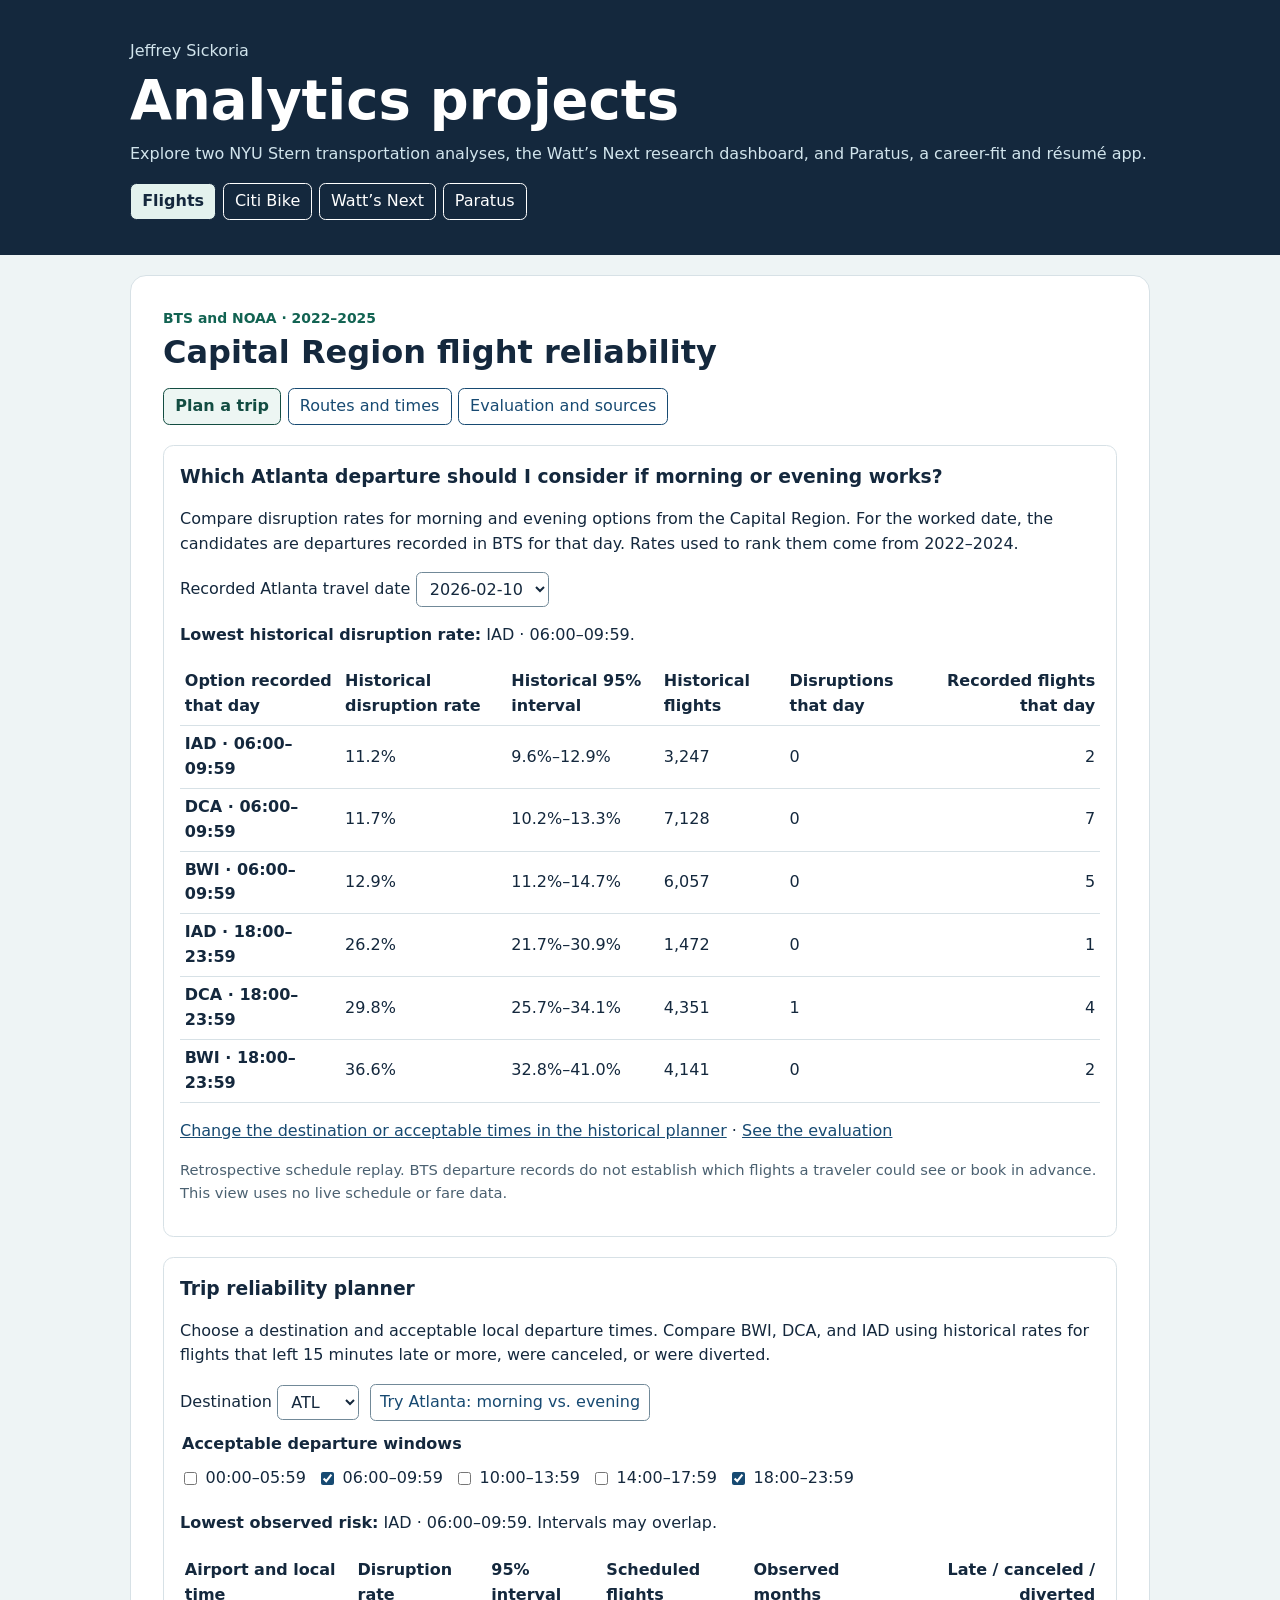
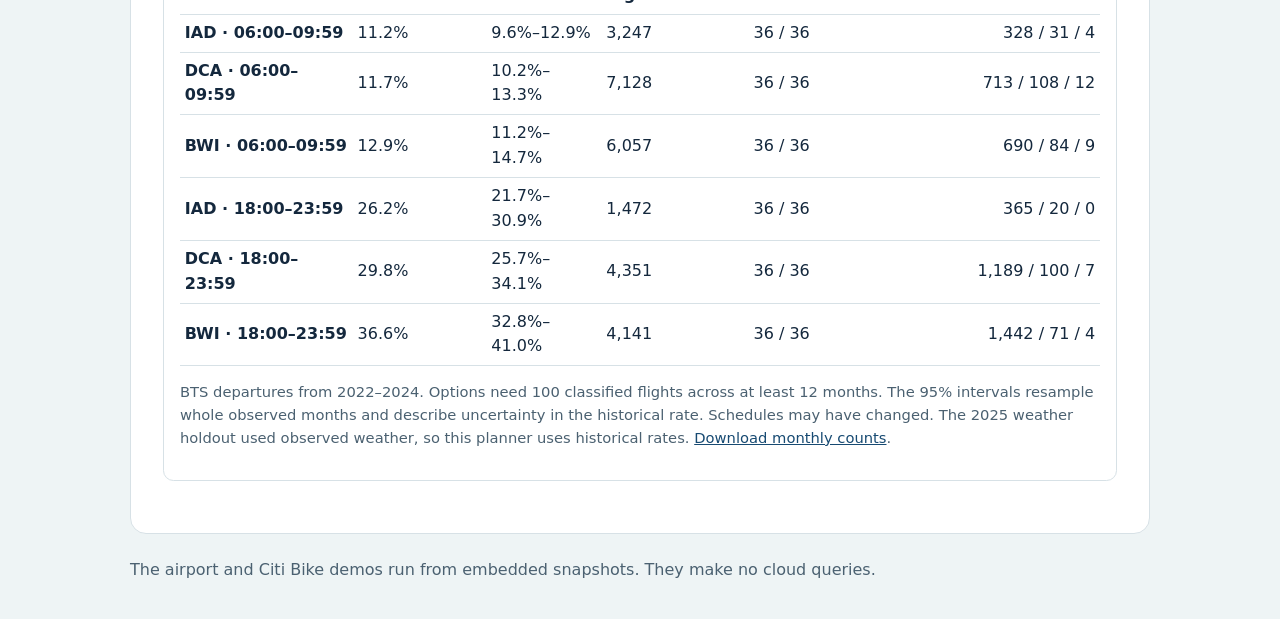
==== commit 3851cb9f: "Organize portfolio dashboards into single-page tabs" ====
--- a/index.html
+++ b/index.html
@@ -26,17 +26,24 @@
 input[type=month]{font:inherit;border:1px solid #718998;border-radius:.35rem;padding:.2rem .35rem;color:var(--ink);background:white;max-width:100%}
 #flight-network select{max-width:min(100%,24rem)}
 #bike-decision button{font:inherit;color:var(--blue);background:white;border:1px solid #718998;border-radius:.35rem;padding:.3rem .55rem;cursor:pointer}
+.tabbar{gap:.4rem;align-items:center}
+.tabbar [role=tab]{padding:.4rem .7rem;border:1px solid currentColor;border-radius:.4rem;text-decoration:none;line-height:1.4}
+.tabbar [role=tab]:hover{text-decoration:underline}
+#project-tabs [aria-selected=true]{background:#e3f2ee;color:#14283d;font-weight:700}
+.subtabs [aria-selected=true]{background:#edf6f3;color:#134d42;font-weight:700}
+.project-embed{width:100%;height:80vh;min-height:28rem;border:1px solid var(--line);border-radius:.5rem}
 </style>
 </head>
 <body>
-<header><p>Jeffrey Sickoria</p><h1>Analytics projects</h1><p>Explore two NYU Stern transportation analyses, the Watt’s Next research dashboard, and Paratus, a career-fit and résumé app.</p><nav aria-label="Projects"><a href="#airport">Airport reliability</a><a href="#bike">Citi Bike and weather</a><a href="#watts">Watt’s Next</a><a href="#paratus">Paratus</a></nav></header>
+<header><p>Jeffrey Sickoria</p><h1>Analytics projects</h1><p>Explore two NYU Stern transportation analyses, the Watt’s Next research dashboard, and Paratus, a career-fit and résumé app.</p><nav class="tabbar " id="project-tabs" role="tablist" aria-label="Projects"><a id="tab-airport" role="tab" aria-selected="false" aria-controls="airport" href="#airport">Flights</a><a id="tab-bike" role="tab" aria-selected="false" aria-controls="bike" href="#bike">Citi Bike</a><a id="tab-watts" role="tab" aria-selected="false" aria-controls="watts" href="#watts">Watt’s Next</a><a id="tab-paratus" role="tab" aria-selected="false" aria-controls="paratus" href="#paratus">Paratus</a></nav></header>
 <main>
 <script id="us-state-path" type="application/json">"M401.9,202.1L406.9,202.1L411.3,202.1L413.8,202.2L414.1,203.8L414.5,206.8L414.7,208.1L415.2,211.1L415.6,213.8L415.8,215.3L416.4,219.2L416.7,221.4L417.4,225.9L417.9,229.3L418.4,230.8L418.9,232.6L419.7,233.9L420.0,235.6L420.8,237.0L419.1,238.7L419.0,240.5L418.4,241.8L418.3,243.2L419.1,245.2L419.2,246.6L418.9,249.3L418.7,251.1L419.4,252.2L415.0,253.2L409.7,253.3L408.2,253.3L406.2,253.3L403.3,253.3L398.7,253.2L394.5,253.2L394.1,254.9L395.2,256.5L396.4,257.4L396.1,259.8L395.3,262.1L393.9,262.8L392.2,263.1L391.5,260.8L391.2,256.7L389.6,259.6L389.4,261.6L387.1,260.8L386.6,256.6L386.5,253.2L386.4,251.7L386.2,247.6L386.1,244.3L386.0,241.8L386.4,237.5L386.8,233.0L387.2,228.5L387.6,223.9L387.9,220.8L388.2,218.1L388.6,214.1L388.9,210.7L389.1,208.9L389.2,207.4L389.7,203.4L388.6,202.1L390.7,201.9L394.4,202.0L398.1,202.0L401.9,202.1ZM331.6,182.8L333.7,182.8L336.4,182.8L339.0,182.8L343.5,182.8L346.7,182.8L350.3,182.8L355.0,182.8L357.1,182.8L360.3,182.8L363.6,182.8L365.6,182.8L369.1,182.8L370.4,184.1L370.6,185.4L369.4,186.6L367.5,189.3L371.6,189.2L374.1,189.2L374.6,190.4L373.5,190.9L371.7,192.6L372.6,193.9L372.1,195.1L370.7,195.5L370.8,196.9L369.6,198.2L370.5,199.2L370.4,200.4L369.1,201.7L368.8,203.1L367.2,204.1L366.7,205.9L365.6,206.6L365.7,208.1L365.6,209.5L363.9,210.1L362.9,212.1L361.9,213.3L362.5,214.5L360.6,215.3L360.8,216.6L360.1,217.8L359.4,219.1L359.3,220.4L359.2,222.0L360.1,223.2L360.7,225.8L359.9,227.5L357.3,227.5L351.1,227.5L344.8,227.4L342.2,227.4L339.8,227.4L337.4,227.4L334.3,227.4L332.0,227.4L332.0,224.1L332.0,220.5L330.1,220.1L328.7,220.6L327.7,219.4L327.8,215.6L327.9,212.4L327.9,208.3L328.0,205.5L328.1,202.8L328.2,197.2L327.8,193.8L327.6,192.3L327.1,187.9L326.4,182.8L331.6,182.8ZM177.2,176.4L186.5,176.4L186.5,189.2L186.5,202.5L186.5,207.4L186.4,217.6L186.4,224.9L186.4,230.4L186.4,234.9L186.4,248.9L172.7,248.9L166.8,248.9L163.9,247.8L144.9,239.9L130.5,234.1L130.7,232.8L131.4,231.2L133.3,230.7L133.9,228.7L133.4,227.3L132.0,227.2L131.9,224.7L131.4,222.4L133.3,220.5L133.6,218.7L133.2,215.8L134.2,214.4L135.9,212.6L137.1,210.9L135.1,209.0L133.9,205.7L132.2,203.6L132.3,202.0L132.8,200.2L132.6,197.8L131.8,195.6L132.0,194.1L132.0,190.9L131.2,189.4L131.1,188.1L132.3,187.4L134.4,187.3L136.1,189.0L138.0,186.7L137.9,178.4L137.9,176.4L149.1,176.4L152.6,176.4L163.5,176.4L169.9,176.4L177.2,176.4ZM95.5,230.1L93.9,227.2L96.0,229.7ZM96.5,223.8L95.0,223.4L94.3,221.5L96.0,222.4L96.5,223.8ZM79.1,216.2L77.9,214.7L79.8,214.3L80.2,215.5ZM82.5,215.3L81.0,213.8L84.5,214.8L82.5,215.3ZM58.0,112.3L66.2,112.4L71.7,112.5L80.2,112.5L80.2,122.8L80.2,141.6L80.2,145.1L80.1,146.8L80.2,148.7L80.2,149.9L81.1,151.7L84.3,154.5L86.7,156.7L88.4,158.3L95.5,164.9L101.2,170.5L107.7,176.8L120.0,189.2L122.4,191.6L132.3,202.0L132.2,203.6L133.9,205.7L135.1,209.0L137.1,210.9L135.9,212.6L134.2,213.7L133.2,215.8L133.6,218.7L133.3,220.5L132.3,222.0L131.3,223.7L131.5,226.5L133.4,227.3L133.9,228.7L133.3,230.7L131.4,231.2L118.0,232.5L108.1,233.6L108.1,231.8L106.6,229.6L106.3,226.5L104.4,223.3L100.7,219.8L98.4,218.1L97.0,218.3L95.4,217.7L95.0,215.1L92.0,214.5L90.4,214.2L87.8,212.9L87.2,211.4L85.3,210.0L81.4,209.6L80.1,208.9L77.4,208.8L75.6,209.0L73.9,207.4L74.3,205.7L73.9,202.3L74.1,200.6L71.5,198.8L72.2,197.7L71.4,196.3L68.8,193.8L67.2,191.8L66.0,190.7L65.5,189.1L63.6,186.7L61.8,185.3L61.0,181.8L62.5,180.8L62.7,178.3L61.9,177.0L59.8,177.0L58.0,175.0L56.7,173.3L56.9,171.8L56.4,170.3L55.9,167.3L56.8,166.0L56.9,167.3L57.3,168.8L59.7,170.4L60.9,170.5L59.7,170.0L59.2,167.9L57.6,166.2L57.8,164.9L58.4,162.9L60.5,162.9L62.9,163.4L64.6,162.3L62.8,162.8L60.3,161.9L59.5,163.0L58.0,161.6L55.9,162.2L55.9,164.5L55.7,165.9L52.9,163.7L51.7,163.1L51.0,159.8L49.8,157.8L48.6,157.0L45.9,153.8L43.9,151.4L43.1,146.4L43.6,144.0L42.8,140.2L41.1,138.0L40.3,136.7L37.9,134.7L37.4,132.4L38.7,129.0L39.9,127.7L40.2,125.8L39.8,124.3L40.4,122.3L40.7,119.2L39.9,115.8L39.3,112.4L43.1,112.5L46.1,112.4L48.9,112.4L58.0,112.3ZM212.9,125.2L214.1,125.2L223.0,125.2L226.3,125.2L234.9,125.2L239.5,125.2L241.4,125.2L248.4,125.2L254.3,125.2L254.3,128.4L254.3,132.4L254.3,138.0L254.3,143.5L254.4,149.1L254.4,154.7L254.4,160.2L254.4,167.0L254.4,171.4L254.4,176.5L245.1,176.4L235.3,176.5L224.2,176.5L218.7,176.5L215.9,176.5L211.4,176.5L202.2,176.4L192.9,176.4L186.5,176.4L186.5,170.2L186.5,165.1L186.5,161.6L186.3,157.2L186.4,146.1L186.4,144.4L186.4,142.3L186.4,135.2L186.4,129.6L186.4,125.2L197.4,125.2L203.2,125.2L207.7,125.2L212.9,125.2ZM535.6,111.9L540.9,112.0L544.5,112.0L547.7,112.3L547.9,115.9L547.9,117.6L547.7,119.9L542.6,121.7L541.6,119.8L542.4,121.7L540.4,121.8L537.0,121.5L535.1,123.0L529.7,125.3L529.1,124.0L531.4,122.5L530.8,120.5L531.0,118.5L531.1,116.7L531.4,111.8L535.6,111.9ZM497.1,153.2L496.4,152.0L498.2,152.2L497.1,153.2ZM512.6,140.5L510.7,142.9L510.9,144.8L511.7,146.1L512.9,148.3L512.8,150.0L513.7,151.4L514.9,153.3L516.0,154.8L516.1,156.1L516.2,157.8L513.4,157.8L510.0,157.7L509.9,156.4L509.7,153.0L509.4,149.0L509.4,147.7L509.3,146.0L509.0,141.6L510.9,140.1L512.6,140.5ZM464.6,327.9L465.8,325.7L464.6,327.9ZM447.0,311.0L448.6,311.4L447.0,311.0ZM460.7,280.6L459.3,278.5L460.7,280.6ZM459.1,277.7L457.4,273.3L456.8,271.6L456.4,270.3L457.5,273.3L459.1,277.7ZM456.3,269.8L455.5,267.9L456.3,269.8ZM454.8,262.8L455.5,266.4L455.0,264.9L454.3,262.8L454.2,261.5L454.8,262.8ZM467.0,318.5L466.4,320.1L464.9,324.0L464.9,325.7L464.0,327.0L461.9,327.9L459.9,327.7L457.7,328.5L456.8,327.1L457.0,325.8L457.9,326.8L459.4,327.0L458.9,325.7L457.5,325.4L456.5,323.5L458.0,323.1L456.3,322.9L456.0,321.0L455.2,319.7L453.6,318.7L452.1,317.9L451.0,316.6L450.3,313.0L450.1,311.3L448.9,310.9L448.0,308.7L448.2,307.3L448.2,305.9L447.6,304.8L446.3,304.3L447.3,306.2L445.4,305.1L444.3,302.9L443.7,301.2L443.3,299.4L442.1,298.3L443.5,296.7L444.9,294.3L444.0,292.6L442.5,291.4L443.0,293.3L442.4,295.4L440.6,293.4L441.2,290.9L441.2,289.4L442.3,286.1L442.6,282.7L441.8,280.5L441.5,278.8L440.7,276.8L438.5,276.5L438.0,274.6L436.8,273.2L435.2,272.2L435.3,270.2L433.5,268.9L432.9,267.5L429.5,264.8L425.9,265.2L425.0,266.3L426.1,267.3L424.2,267.2L420.8,269.5L419.2,268.8L417.6,269.9L416.8,268.4L415.9,266.9L413.0,264.4L414.2,264.8L415.2,265.8L414.7,264.3L412.6,263.7L410.1,262.6L406.2,261.1L407.6,260.5L408.8,261.2L408.0,259.8L406.2,260.2L404.2,260.9L402.3,260.8L398.5,261.5L401.0,260.1L399.6,260.3L398.8,258.6L398.6,260.5L397.7,261.6L395.8,262.0L396.9,260.7L396.4,257.4L395.2,256.5L394.1,254.9L394.5,253.2L398.7,253.2L402.4,253.2L406.2,253.3L408.2,253.3L409.7,253.3L414.9,253.2L419.7,253.2L421.0,256.9L425.7,257.2L428.6,257.4L431.9,257.6L433.2,257.7L435.6,257.8L437.8,258.0L442.1,258.3L444.3,258.5L446.7,258.7L446.8,260.9L448.3,261.4L448.7,258.8L448.6,255.9L449.7,255.4L452.6,256.8L454.3,257.0L454.2,259.4L452.7,258.8L454.0,259.7L452.4,260.9L451.6,262.3L451.8,263.6L451.6,265.5L452.6,266.8L452.6,268.1L452.9,269.6L452.7,271.0L452.0,274.0L453.1,276.3L453.4,275.0L452.1,273.7L452.0,271.2L452.4,269.8L452.8,267.4L452.0,265.5L452.8,264.4L452.5,263.0L452.6,261.0L454.2,261.5L454.3,262.8L455.0,264.8L455.5,268.2L456.2,269.8L456.5,271.0L457.4,273.3L458.8,277.2L460.6,281.5L462.0,283.2L461.0,281.5L462.6,284.1L463.1,285.7L462.5,284.2L461.7,286.9L461.2,284.0L461.0,282.4L460.1,281.5L460.3,283.6L461.1,286.9L463.4,293.3L464.5,296.0L464.7,297.3L465.9,301.0L466.7,302.8L467.4,304.8L467.8,309.8L467.5,313.1L467.0,317.5ZM453.9,255.8L454.5,253.5L453.9,255.8ZM455.3,249.3L454.7,251.5L454.8,249.2ZM455.8,248.4L455.3,247.1L456.8,246.5L455.8,248.4ZM457.2,244.0L457.1,242.3L457.2,244.0ZM458.7,239.6L458.5,241.0L458.7,239.6ZM456.3,243.8L455.1,244.8L456.6,245.5L455.3,247.3L455.6,249.1L453.9,248.8L454.2,251.1L453.1,252.2L454.2,253.9L453.6,256.7L449.7,255.4L448.6,255.9L448.3,257.6L448.3,261.4L446.8,260.9L446.7,258.7L444.7,258.6L443.1,258.4L437.8,258.0L436.1,257.9L433.2,257.7L431.9,257.6L429.3,257.4L426.7,257.2L421.0,256.9L419.7,253.2L418.7,251.1L418.9,249.3L419.2,246.6L419.1,245.2L418.5,243.4L418.4,241.8L419.0,240.5L419.1,238.7L420.4,237.5L419.6,236.2L419.7,233.9L418.9,232.6L418.4,230.8L417.9,229.3L417.4,226.2L416.8,222.1L416.4,219.2L415.9,216.1L415.6,213.8L415.2,211.1L414.7,208.1L414.5,206.8L414.1,203.8L413.8,202.2L415.1,202.2L417.1,202.2L419.9,202.2L421.5,202.2L423.4,202.1L426.3,202.1L428.1,202.2L430.0,202.2L433.8,202.1L438.0,202.0L436.8,203.6L435.7,205.6L438.1,207.9L439.2,208.6L440.4,208.9L441.3,211.1L443.0,214.6L445.9,217.3L446.5,218.7L447.7,220.0L448.7,220.8L449.4,223.2L450.2,224.4L451.1,225.6L452.5,226.4L454.4,229.7L454.7,232.8L456.7,234.5L457.3,236.1L457.1,237.5L457.4,238.9L458.1,240.0L458.5,242.1L457.0,241.2L457.0,243.9L455.4,242.8L456.3,243.8ZM359.4,93.2L359.4,94.9L360.9,96.3L359.8,98.6L361.0,102.9L362.5,103.8L364.4,104.3L365.0,105.9L366.6,107.5L367.4,109.5L369.6,110.8L369.7,113.3L369.5,114.8L368.1,115.9L367.9,117.6L366.7,118.5L363.6,119.4L361.1,119.8L360.4,122.1L361.6,123.1L361.9,126.2L360.6,127.5L360.4,129.1L358.1,130.2L357.9,133.0L354.6,130.3L352.4,130.2L350.1,130.3L348.4,130.4L345.6,130.4L341.2,130.5L338.5,130.6L336.7,130.6L334.6,130.6L332.2,130.7L330.2,130.7L327.8,130.7L326.3,130.7L323.5,130.6L320.8,130.6L319.1,130.6L315.3,130.5L314.1,128.8L314.8,126.5L314.2,124.5L314.2,123.2L314.2,121.5L313.6,120.2L313.0,118.7L311.8,116.5L312.4,114.9L311.7,112.7L310.3,111.8L309.5,109.7L308.9,108.0L308.7,106.1L306.9,102.5L307.8,100.8L308.0,99.0L308.4,96.9L307.9,94.6L307.2,93.2L308.6,93.2L312.5,93.2L314.3,93.2L318.3,93.2L323.5,93.2L328.1,93.2L330.0,93.2L332.7,93.2L335.8,93.2L337.3,93.2L341.6,93.2L346.4,93.2L351.0,93.2L354.4,93.2L359.4,93.2ZM118.5,22.8L118.5,29.2L118.5,32.8L118.5,35.9L120.6,38.7L121.7,39.5L122.0,40.8L122.6,42.3L121.3,43.0L123.3,43.9L125.6,45.1L126.9,46.7L128.2,48.8L129.2,50.2L131.8,51.8L132.6,53.1L135.2,52.7L133.7,61.3L134.6,62.6L132.9,64.1L132.9,66.9L135.0,68.1L139.0,65.1L140.2,66.2L140.6,68.8L141.4,70.6L143.8,73.6L144.8,76.8L147.1,77.5L148.0,80.1L149.9,82.0L150.2,80.6L153.2,80.7L154.3,80.0L156.8,80.1L159.1,79.6L161.5,79.8L162.9,77.7L165.4,78.8L167.0,80.7L167.0,87.0L167.1,93.2L167.1,95.6L167.1,99.3L167.0,105.8L167.0,112.4L162.6,112.4L156.7,112.4L148.1,112.4L138.0,112.5L135.7,112.5L128.3,112.4L121.3,112.4L109.1,112.4L109.0,90.9L109.0,88.8L109.9,87.0L110.3,84.9L108.2,83.2L107.1,80.6L108.9,77.3L110.3,76.0L111.4,73.0L112.3,70.6L113.6,67.5L114.5,66.3L113.8,64.5L111.3,63.0L110.1,61.3L109.5,60.0L108.7,56.7L108.9,54.3L108.9,46.8L108.9,45.1L108.9,43.7L108.9,35.9L108.9,24.8L108.9,22.8L118.5,22.8ZM367.1,105.9L371.9,105.9L377.0,106.0L381.5,106.1L383.1,106.1L387.6,106.1L392.5,106.1L392.2,108.8L392.9,110.5L394.4,114.4L395.2,116.1L395.2,119.2L395.2,121.4L395.2,123.1L395.2,125.1L395.2,128.6L395.2,131.7L395.2,136.1L395.1,139.5L395.2,143.0L395.2,144.7L395.2,146.4L394.5,147.5L394.2,148.8L394.8,150.1L395.2,152.0L395.2,154.8L394.0,156.3L393.1,157.5L390.9,160.6L389.7,165.0L390.3,166.2L389.1,167.9L390.0,169.9L387.9,170.6L386.6,171.0L385.6,173.1L386.5,174.5L385.1,175.4L381.6,173.5L379.3,175.6L377.8,176.3L376.1,173.2L376.8,171.3L375.8,169.2L375.9,167.5L374.4,166.8L372.7,164.8L371.2,164.1L369.2,162.5L367.7,160.7L367.9,158.6L368.6,156.9L369.4,155.1L369.6,153.7L368.5,151.8L366.8,151.2L366.0,152.4L364.8,151.6L364.2,147.9L362.1,145.7L359.8,143.1L358.5,142.0L357.3,140.0L357.3,138.7L356.6,135.4L357.4,133.2L358.1,130.2L359.7,129.8L360.6,127.5L361.9,126.2L362.0,124.3L360.4,122.1L360.8,120.9L363.6,119.4L366.7,118.5L367.9,117.6L368.1,115.9L369.5,114.8L369.7,113.3L369.7,112.0L368.1,109.9L366.6,107.5L365.0,106.4L367.1,105.9ZM412.1,115.5L416.9,115.5L421.4,115.5L421.6,118.4L421.6,119.8L421.6,121.7L421.6,125.3L421.6,128.7L421.6,130.7L421.6,133.5L421.5,137.9L421.5,141.5L421.5,143.5L421.4,146.9L421.4,149.5L421.0,152.1L421.5,153.5L419.5,153.9L417.7,154.8L416.5,154.2L415.6,156.1L413.8,157.9L412.5,160.2L411.0,161.3L410.5,163.5L407.5,163.0L406.8,161.3L405.5,162.1L405.1,164.5L403.6,165.6L402.1,163.6L400.5,164.5L399.6,166.1L397.7,165.2L395.9,164.4L394.5,163.9L394.3,165.8L391.3,164.9L390.3,166.2L389.7,165.0L391.5,161.5L390.7,160.3L393.1,158.3L394.0,157.1L395.2,154.8L395.2,152.7L394.8,150.1L394.1,148.8L394.5,147.5L395.2,146.4L395.2,144.7L395.2,143.0L395.1,139.5L395.2,136.1L395.2,131.9L395.2,128.6L395.2,125.1L395.2,123.1L395.2,121.4L395.2,119.2L395.2,116.1L398.1,117.2L401.0,116.1L404.9,115.5L407.8,115.5L409.4,115.5L412.1,115.5ZM260.5,138.0L266.9,138.0L272.3,138.0L277.8,138.0L282.2,138.0L286.6,138.0L288.7,138.0L290.9,138.0L294.3,138.0L299.7,138.0L304.1,138.0L308.5,138.0L310.7,138.0L312.9,138.0L315.0,138.0L319.4,138.0L320.7,139.2L322.3,139.7L323.9,140.3L322.2,142.8L321.7,144.0L323.0,145.4L323.7,147.1L324.9,148.3L326.6,148.8L326.5,150.2L326.5,152.8L326.5,154.1L326.5,157.5L326.5,162.8L326.4,167.8L326.4,171.7L326.4,175.7L322.6,176.4L318.7,176.4L315.1,176.4L313.3,176.4L307.9,176.4L305.7,176.4L301.9,176.4L298.8,176.4L295.5,176.4L292.5,176.4L290.2,176.4L288.3,176.4L283.9,176.4L279.5,176.4L274.2,176.4L268.1,176.4L265.0,176.4L259.1,176.5L254.5,176.5L254.4,171.4L254.4,168.2L254.4,160.2L254.4,155.7L254.4,150.2L254.3,143.5L254.3,138.0L260.5,138.0ZM423.4,149.9L426.3,150.5L427.1,152.4L428.9,153.7L430.3,153.8L432.3,155.4L434.0,154.6L436.5,155.7L438.8,154.3L440.2,153.9L440.9,156.3L442.3,157.1L443.0,158.2L443.0,160.4L442.6,161.8L444.2,164.1L444.8,165.5L445.6,166.9L447.6,169.3L449.1,169.5L445.8,172.6L443.4,173.8L441.9,174.8L440.4,176.7L438.4,178.3L437.8,179.7L434.6,180.7L432.5,181.5L430.1,181.7L427.2,181.6L421.9,181.5L419.9,181.3L417.0,181.2L415.5,181.3L412.0,181.2L410.3,181.2L408.0,181.0L406.0,180.9L404.6,181.1L402.6,180.9L399.7,181.0L397.0,181.0L394.1,181.0L389.9,180.5L390.1,182.8L385.9,182.8L382.7,182.8L377.5,182.8L377.7,181.1L379.2,180.9L379.7,179.2L379.9,177.1L379.3,175.6L380.7,173.7L385.1,175.4L386.5,174.5L385.6,173.1L386.0,171.4L387.9,170.6L389.8,170.3L389.3,169.0L390.3,166.2L391.3,164.9L393.5,164.9L394.5,163.9L395.9,164.4L397.4,164.9L399.6,166.1L400.5,164.5L402.1,163.6L403.6,165.6L405.1,164.5L405.2,163.0L406.8,161.3L407.5,163.0L410.0,163.6L411.0,161.3L412.0,159.9L413.5,158.7L415.5,156.9L415.5,154.3L417.7,154.8L419.5,153.9L421.5,153.5L421.0,152.1L420.9,150.4L422.1,148.9L423.4,149.9ZM360.2,276.1L358.8,275.6L358.9,274.2L360.2,276.1ZM374.4,275.1L372.9,274.8L374.6,274.0ZM353.5,272.7L351.5,271.5L352.5,270.7L354.6,271.7L353.5,272.7ZM376.8,266.8L377.7,267.7L376.6,269.2L374.6,269.2L375.3,270.3L374.0,271.2L375.7,273.1L377.0,273.8L378.5,275.0L379.8,276.9L379.2,278.7L377.0,279.7L378.1,277.6L377.9,276.0L376.6,276.4L376.1,274.7L375.0,273.8L373.3,273.9L371.4,272.9L369.6,271.6L369.5,270.1L369.6,271.5L369.4,272.7L370.7,273.3L370.7,274.7L370.6,276.1L369.0,277.7L368.2,275.4L365.5,274.8L365.3,276.1L364.3,277.1L362.0,276.7L363.4,275.8L361.7,275.4L360.3,276.0L360.3,274.5L359.0,273.1L359.4,271.3L356.4,271.8L355.4,270.4L353.2,269.4L352.1,268.1L350.5,269.5L351.2,271.4L348.7,272.0L345.8,271.4L342.4,269.7L339.8,268.8L335.5,269.2L333.9,269.9L333.1,268.4L335.1,265.3L335.2,262.9L334.9,260.9L334.9,259.1L336.7,254.9L336.6,253.1L336.7,250.8L335.4,249.3L334.0,245.7L334.4,244.2L333.6,242.4L332.2,240.7L332.0,237.9L332.0,235.4L332.0,231.5L332.0,229.1L332.0,227.4L334.2,227.4L337.0,227.4L339.8,227.4L342.2,227.4L344.8,227.4L351.1,227.5L357.0,227.5L358.9,227.5L359.8,228.9L360.6,227.8L360.1,229.8L360.9,231.1L360.0,232.2L361.1,233.0L360.4,234.2L361.8,234.9L362.4,236.1L361.6,237.9L360.3,237.7L361.0,238.8L360.8,240.2L359.7,240.9L359.1,242.1L358.4,243.6L357.6,245.3L356.5,246.4L355.9,248.0L356.5,249.7L355.1,250.0L355.4,251.7L355.3,253.2L359.8,253.2L363.2,253.2L365.7,253.2L367.8,253.2L372.8,253.2L372.7,257.5L373.4,259.4L374.6,262.3L375.8,263.7L373.8,265.7L372.5,266.0L374.6,267.8L375.3,266.1L376.8,266.8ZM565.1,122.2L563.1,121.7L565.2,121.0ZM557.7,121.3L558.4,119.7L560.7,120.7L558.0,120.9ZM561.4,117.2L558.7,118.4L559.2,115.7L558.3,116.5L557.0,117.2L556.2,118.3L554.3,118.8L554.2,116.8L552.4,115.3L551.8,112.6L547.7,112.3L544.8,112.0L540.9,112.0L536.0,111.9L531.4,111.8L532.7,105.9L533.5,102.9L535.9,102.9L541.3,103.1L543.1,103.2L546.5,103.3L552.7,103.5L554.9,102.1L557.3,101.2L557.8,104.1L559.1,103.5L558.4,105.0L556.7,105.5L555.7,106.9L555.1,108.8L557.2,109.0L559.0,111.3L560.0,113.3L560.0,114.8L561.1,115.7L562.4,115.9L565.0,115.1L564.3,111.9L565.4,113.1L565.9,115.6L565.1,116.6L561.4,117.2ZM503.4,152.9L504.0,150.3L504.6,151.8L503.4,152.9ZM515.7,158.5L515.2,160.4L513.0,163.4L510.7,163.7L508.0,163.9L508.4,162.7L507.6,161.7L509.0,160.2L508.7,158.2L507.4,160.2L506.9,158.8L506.6,160.4L505.4,159.5L503.8,157.5L504.4,155.7L507.2,156.1L507.1,154.2L506.7,156.2L503.7,153.9L504.4,152.8L505.3,154.0L505.9,151.8L505.2,150.2L507.2,147.7L505.8,149.4L504.7,150.1L505.2,146.7L508.6,146.0L506.6,145.9L507.3,143.6L506.0,145.2L504.2,146.1L503.1,147.9L501.9,147.7L502.9,149.6L502.5,151.9L502.2,153.2L501.9,154.5L501.9,156.8L503.2,159.0L500.8,157.6L500.4,155.2L500.2,156.7L502.3,159.5L503.9,162.9L501.9,161.9L499.2,160.4L498.6,158.6L498.9,160.2L497.5,159.2L496.9,157.9L495.3,159.0L494.7,157.5L496.5,154.8L497.1,153.2L498.2,152.2L497.3,151.2L494.1,150.1L492.8,149.8L492.8,147.9L491.8,146.9L490.3,146.7L489.3,144.5L489.2,143.1L487.4,142.9L485.9,141.9L485.0,142.9L483.1,144.2L481.2,144.0L479.8,142.8L478.2,145.2L475.3,146.6L473.2,148.2L473.3,141.6L478.6,141.5L483.9,141.6L486.6,141.6L492.7,141.6L495.2,141.6L497.3,141.6L499.4,141.6L501.5,141.6L504.7,141.6L509.0,141.6L509.3,146.0L509.4,147.7L509.4,149.0L509.7,153.0L509.8,155.5L510.0,157.7L513.4,157.8L515.9,157.8ZM578.0,84.9L578.1,83.2L578.0,84.9ZM581.3,84.0L580.4,82.8L581.1,81.4L582.9,82.6L581.3,84.0ZM567.5,89.8L567.1,86.5L567.6,85.0L566.0,87.8L567.4,90.1L566.4,88.2L565.3,89.9L565.0,88.6L563.3,89.8L562.5,91.5L561.8,92.7L560.9,95.1L559.8,95.5L558.8,98.6L557.2,97.9L555.6,94.7L555.9,92.7L555.6,89.5L555.4,83.2L555.1,76.8L554.7,70.1L557.1,70.5L557.5,68.5L559.2,68.9L558.2,67.4L559.8,65.5L561.5,64.6L562.7,62.6L562.1,60.9L562.9,59.3L563.3,56.7L564.6,55.9L565.0,53.9L565.2,52.4L572.7,42.5L574.5,42.9L574.4,45.1L575.9,46.1L578.9,44.7L580.9,44.7L582.3,43.9L585.1,45.9L586.6,47.5L586.7,61.9L586.4,65.3L589.4,66.5L590.2,69.1L589.6,70.3L590.9,72.4L592.8,72.0L593.8,74.9L594.4,76.4L592.7,78.3L591.5,78.8L589.9,79.1L588.8,80.0L587.2,80.4L586.2,79.3L585.6,81.7L584.7,80.4L584.9,81.7L583.7,80.8L582.4,80.8L580.4,81.7L579.1,81.7L579.6,83.5L577.4,82.4L577.4,79.7L576.4,78.9L576.4,80.6L574.9,81.4L574.6,83.6L573.9,85.8L572.4,87.8L571.5,86.6L569.9,89.0L568.6,89.5L568.4,87.1L567.4,88.2L567.5,89.8ZM409.9,73.3L409.4,72.0L409.9,73.3ZM414.2,66.7L414.2,64.3L415.0,66.1ZM422.3,63.9L424.7,65.6L426.2,65.5L427.4,66.0L428.3,67.5L430.3,67.8L435.4,70.5L436.1,73.3L434.7,73.5L434.9,74.9L436.0,75.8L436.5,77.7L436.0,80.3L435.9,82.5L434.9,83.4L433.6,84.7L433.5,86.2L430.9,86.9L429.8,89.9L430.4,91.1L432.3,92.0L434.1,90.2L435.4,88.0L436.5,87.1L438.4,86.8L439.8,85.9L441.6,86.9L442.9,89.6L443.6,94.0L443.9,97.4L444.7,99.4L443.6,104.6L441.9,103.6L440.9,104.3L440.3,105.7L440.2,107.4L438.3,108.4L437.2,111.0L436.0,113.2L434.4,115.8L431.7,115.9L425.9,116.2L421.6,116.3L417.8,115.5L413.3,115.5L409.4,115.5L407.8,115.5L404.9,115.5L402.0,115.5L403.9,113.9L405.4,110.8L406.5,109.3L407.3,107.0L408.0,102.6L407.9,100.4L407.4,98.1L406.1,95.4L405.5,93.6L404.8,91.7L405.8,89.1L405.7,87.5L405.0,86.2L406.2,84.5L407.4,82.4L407.7,80.2L407.6,77.8L409.3,76.8L409.3,75.3L410.8,74.4L413.7,71.6L414.2,73.2L413.4,75.6L413.5,76.9L414.2,75.3L415.1,74.1L414.6,77.2L415.4,75.8L416.1,73.1L415.9,71.3L417.6,69.4L420.4,68.6L418.5,66.6L420.3,64.7L422.3,63.9ZM425.3,64.8L423.8,63.5L425.9,64.1ZM433.6,62.2L430.9,61.7L432.6,60.8L434.5,61.3L433.6,62.2ZM428.2,56.9L426.8,54.9L428.1,54.4L427.5,55.9ZM403.5,55.4L403.1,54.2L403.5,55.4ZM384.5,45.5L384.6,46.8L385.6,48.1L386.2,51.4L388.3,49.3L390.2,49.5L391.6,49.6L394.2,50.8L397.3,54.9L399.2,54.9L402.1,55.6L403.8,55.9L405.5,54.1L408.7,52.6L411.3,52.4L414.8,52.5L417.4,51.5L420.1,51.3L419.4,55.0L421.7,55.5L423.3,55.0L426.1,54.8L427.6,58.0L429.1,59.5L430.4,61.4L428.3,61.4L423.0,60.5L422.2,62.0L422.1,63.3L419.5,61.0L415.7,59.9L414.4,60.2L413.4,61.6L411.3,61.6L408.1,61.7L407.0,62.2L406.4,63.9L403.9,65.5L404.9,63.1L402.4,63.0L401.8,64.8L400.6,65.4L400.3,63.4L398.6,65.5L397.7,67.0L397.1,68.6L394.4,72.3L393.1,71.5L394.0,69.7L391.7,69.5L392.6,67.6L392.7,65.4L390.0,64.0L389.5,62.2L385.7,61.0L384.0,61.0L381.5,60.3L380.0,59.4L371.9,57.4L370.0,56.9L369.1,54.8L367.2,54.0L371.0,52.6L372.3,51.4L376.8,50.4L378.5,49.6L379.7,48.5L381.5,48.0L384.5,45.5ZM392.1,42.3L393.4,43.2L391.0,43.4L388.4,45.8L386.4,48.5L386.4,47.2L384.6,46.8L385.6,44.7L387.0,43.4L388.5,42.6L392.1,42.3ZM384.3,33.9L386.5,33.2L384.0,35.5L380.9,36.8L379.3,37.9L379.2,36.4L382.6,35.0L384.3,33.9ZM328.2,26.6L330.2,27.3L333.9,27.5L334.4,29.0L337.6,28.6L340.1,27.4L344.7,28.7L346.9,29.9L348.1,32.6L349.3,31.1L351.2,31.0L351.7,32.2L353.8,33.0L354.9,34.1L356.0,35.0L359.1,34.5L361.2,33.2L363.1,32.6L363.8,34.4L369.8,34.2L372.5,35.8L375.4,35.6L373.5,36.8L371.0,37.9L366.0,39.4L364.1,40.4L361.3,42.4L358.1,45.7L353.8,49.2L350.9,51.1L351.6,52.1L350.2,52.0L349.0,52.7L349.0,55.9L349.0,59.2L348.4,61.0L344.9,62.5L343.6,64.7L343.2,66.6L345.5,68.2L344.6,70.2L344.3,75.8L344.0,77.2L346.4,79.5L348.7,79.9L349.4,81.0L351.0,81.6L352.5,82.5L353.2,84.3L356.1,86.5L357.4,87.0L358.7,88.8L359.0,90.3L358.9,91.7L359.4,93.2L355.6,93.2L351.0,93.2L347.5,93.2L341.8,93.2L337.3,93.2L335.8,93.2L332.7,93.2L330.0,93.2L328.1,93.2L324.1,93.2L318.9,93.2L314.3,93.2L312.5,93.2L308.6,93.2L308.6,88.7L308.6,84.3L308.6,79.8L308.6,76.5L308.6,74.3L308.6,70.6L306.4,68.7L304.9,66.5L306.5,64.6L307.4,63.4L307.5,62.0L307.6,59.9L307.2,57.0L305.8,55.0L305.4,53.1L305.2,50.7L305.6,49.5L304.9,48.3L304.8,46.5L304.7,42.0L304.3,39.8L302.8,36.3L301.9,33.4L302.1,30.2L301.7,28.6L302.3,26.9L301.5,25.2L301.1,22.8L309.1,22.8L319.6,22.8L321.2,22.8L321.2,17.9L323.1,18.1L324.4,19.0L325.7,23.8L325.7,25.6L327.2,26.6ZM354.6,130.3L357.4,133.2L356.7,134.8L356.8,137.7L357.3,140.0L357.9,141.1L359.8,143.1L361.2,145.1L363.7,147.0L364.8,151.6L366.0,152.4L366.8,151.2L368.5,151.8L370.2,152.8L369.4,155.1L368.7,156.8L367.9,158.6L367.7,160.7L368.8,162.0L371.2,164.1L371.8,165.2L374.4,166.1L375.9,167.5L375.8,169.1L376.8,171.3L376.1,173.2L377.2,175.9L378.4,175.5L379.6,176.6L379.2,178.9L379.2,180.9L378.5,182.0L376.8,182.8L375.6,184.9L374.2,186.0L375.1,187.6L374.1,189.2L371.6,189.2L368.4,189.2L369.4,186.6L370.6,185.4L370.4,184.1L369.7,182.8L365.6,182.8L363.6,182.8L360.3,182.8L357.6,182.8L355.0,182.8L350.6,182.8L346.7,182.8L344.3,182.8L339.2,182.8L336.4,182.8L333.7,182.8L331.6,182.8L326.4,182.8L326.4,180.7L326.4,179.4L326.4,176.4L326.4,172.1L326.4,168.0L326.4,163.1L326.5,158.6L326.5,154.1L326.5,152.8L326.5,150.2L326.6,148.8L324.9,148.3L323.7,147.1L323.0,145.4L321.7,144.0L322.2,142.8L323.9,140.3L322.8,139.3L320.7,139.2L319.7,138.0L318.9,136.6L317.3,134.7L315.8,131.3L319.1,130.6L320.8,130.6L323.5,130.6L326.3,130.7L327.8,130.7L330.2,130.7L332.2,130.7L334.6,130.6L336.7,130.6L338.5,130.6L341.2,130.5L344.9,130.5L348.4,130.4L350.1,130.3L352.4,130.2L354.6,130.3ZM387.1,202.1L388.6,202.1L389.7,203.4L389.2,207.4L389.1,208.9L388.9,210.7L388.6,213.7L388.2,218.1L387.9,220.8L387.6,223.9L387.3,227.7L386.8,233.0L386.5,236.4L386.0,241.8L386.1,244.3L386.2,247.6L386.4,251.7L386.5,253.2L386.6,256.6L386.8,261.0L385.1,261.3L383.3,261.5L382.0,260.5L380.3,261.2L378.1,262.1L375.8,263.7L374.6,262.3L374.2,260.1L372.7,257.5L373.8,253.2L368.7,253.2L365.9,253.2L363.2,253.2L360.9,253.2L355.3,253.2L355.4,251.7L355.1,250.0L356.5,249.7L355.9,248.0L356.5,246.4L357.6,245.3L357.8,243.8L358.2,242.3L359.7,240.9L360.8,240.2L361.2,238.9L359.9,238.7L361.6,237.9L361.7,236.6L361.8,234.9L360.4,234.2L361.1,233.0L360.0,232.2L360.9,231.1L360.1,229.8L360.9,228.8L359.9,227.5L359.7,225.8L360.1,223.2L359.2,222.0L359.3,220.4L359.4,219.1L360.1,217.8L361.6,217.5L361.3,215.9L362.5,214.5L361.9,213.3L362.1,211.8L364.0,210.9L365.6,209.5L365.7,208.1L365.6,206.6L366.7,205.9L366.7,203.4L368.2,203.8L368.2,202.1L373.9,202.1L377.4,202.1L378.9,202.1L380.7,202.1L382.6,202.1L386.9,202.1ZM137.7,22.8L141.2,22.8L155.9,22.8L164.9,22.8L170.0,22.8L182.1,22.8L194.3,22.8L204.6,22.8L214.9,22.8L225.1,22.8L234.9,22.8L234.9,27.5L234.9,30.6L235.0,35.6L235.0,43.3L235.0,53.0L235.0,54.3L235.0,57.6L235.0,61.9L235.0,71.3L234.8,74.0L225.3,74.0L215.7,74.1L213.4,74.1L205.4,74.0L197.5,74.0L194.2,74.0L190.6,74.0L179.2,74.0L170.3,74.1L167.1,74.0L166.9,78.3L167.0,80.7L165.3,79.4L163.8,77.2L162.5,79.6L159.5,80.3L156.8,80.1L155.3,79.5L154.1,81.1L150.2,80.6L149.9,82.0L148.1,81.0L147.1,77.5L145.7,76.3L143.3,74.7L141.4,70.6L140.6,68.8L140.2,66.2L139.0,65.1L135.0,68.1L133.8,66.8L133.6,64.9L134.6,62.6L133.7,61.3L135.2,52.7L132.6,53.1L131.8,51.8L129.2,50.2L128.2,48.8L126.9,46.7L125.8,46.0L124.0,44.8L121.3,43.0L122.6,42.3L121.3,41.3L121.7,39.5L120.6,38.7L118.5,35.9L118.5,32.8L118.5,29.2L118.5,22.8L131.3,22.8L137.7,22.8ZM512.0,193.4L511.6,199.1L509.4,199.6L511.7,198.5L512.1,195.2L512.0,193.4ZM510.7,191.7L509.7,190.1L510.7,191.7ZM508.1,182.2L509.2,186.2L510.9,190.4L509.6,188.7L509.2,186.2L508.1,182.5ZM507.5,185.8L505.2,185.1L506.2,186.7L505.0,187.4L504.2,186.4L505.1,187.8L502.2,188.1L501.4,189.1L500.3,188.4L500.0,186.6L500.4,185.4L497.9,184.0L499.4,184.6L500.0,186.1L499.7,187.3L500.4,189.3L503.1,189.4L505.3,189.3L506.8,190.1L506.4,191.4L506.4,193.3L507.1,190.6L508.9,189.8L509.6,191.5L509.6,194.0L508.4,194.5L507.1,195.5L506.3,197.3L504.9,197.6L503.2,196.5L501.3,195.5L501.4,197.0L497.5,195.8L496.4,194.8L497.7,196.4L501.0,197.6L502.3,198.8L500.6,199.9L501.1,201.1L499.2,202.4L497.8,201.4L496.0,201.1L498.3,202.6L500.4,203.3L502.2,201.9L504.3,202.5L502.1,205.3L501.1,204.5L500.8,205.9L500.3,204.5L498.2,205.5L496.5,206.2L495.8,205.0L494.6,207.6L493.0,207.0L494.0,208.1L492.3,209.2L490.1,211.0L488.9,213.0L488.4,214.1L488.0,212.3L488.0,215.0L487.2,216.1L484.1,216.0L482.2,216.5L481.3,215.5L477.2,211.0L473.5,206.9L471.2,204.5L468.9,204.5L465.1,204.4L462.7,204.3L460.4,204.3L460.6,202.8L459.4,201.0L458.1,201.4L458.2,200.1L455.3,199.9L451.0,199.7L449.1,199.6L446.7,199.5L445.4,199.6L443.2,200.1L441.4,201.1L440.1,201.3L438.0,202.0L434.4,202.1L430.0,202.2L428.1,202.2L426.3,202.1L426.6,199.4L428.4,198.8L429.2,196.7L431.6,194.8L434.3,194.8L436.6,193.1L438.3,191.9L440.1,189.9L441.5,189.2L443.0,188.7L444.8,188.3L446.6,187.2L448.0,187.9L449.5,185.8L450.4,184.8L451.7,184.9L451.9,181.7L455.1,181.8L459.5,182.0L462.3,182.1L463.9,182.2L467.7,182.3L471.0,182.3L472.9,182.3L474.6,182.3L476.6,182.3L479.9,182.3L483.2,182.3L484.5,182.2L487.1,182.2L488.6,182.2L489.9,182.2L494.4,182.2L495.7,182.2L498.1,182.2L501.8,182.2L504.0,182.2L505.8,182.2L507.8,184.6L509.0,188.3L507.5,185.8ZM301.1,22.8L301.5,25.2L302.3,26.9L301.7,28.6L302.1,30.2L301.9,33.1L302.8,36.3L304.3,39.8L304.7,42.0L304.9,45.4L304.9,48.3L305.6,49.5L305.2,50.7L305.3,53.1L305.8,55.0L307.2,57.0L307.6,59.9L307.5,62.0L301.1,62.0L293.8,62.0L286.6,62.0L283.8,62.0L276.9,62.0L275.4,61.9L269.2,61.9L254.8,61.9L245.7,61.9L235.0,61.9L235.0,57.6L235.0,54.3L235.0,53.0L235.0,44.2L235.0,35.6L234.9,30.6L234.9,27.5L234.9,22.8L245.7,22.8L254.6,22.8L259.7,22.8L272.4,22.8L278.8,22.8L283.9,22.8L294.1,22.8L301.1,22.8ZM262.3,99.6L272.3,99.6L278.7,99.6L281.4,99.6L288.8,99.6L290.6,101.1L292.1,101.7L293.3,102.6L295.2,101.3L297.1,101.5L298.6,101.5L300.3,101.3L301.7,102.2L303.1,102.7L305.2,103.4L306.9,105.7L308.7,106.1L308.9,108.0L309.5,109.7L310.4,111.0L311.7,112.7L311.7,114.1L311.8,116.5L312.1,118.3L313.6,120.2L314.2,121.5L313.8,122.8L314.1,124.5L314.8,126.5L314.6,128.0L315.3,130.5L317.3,134.6L318.9,136.6L319.7,138.0L315.0,138.0L312.9,138.0L310.7,138.0L308.5,138.0L305.2,138.0L299.7,138.0L295.3,138.0L290.9,138.0L288.7,138.0L286.6,138.0L283.3,138.0L277.8,138.0L272.5,138.0L267.0,138.0L261.4,138.0L254.3,138.0L254.3,133.5L254.3,129.1L254.3,125.2L248.8,125.2L241.4,125.2L239.5,125.2L234.9,125.2L234.9,120.2L234.9,118.0L234.9,116.3L234.9,112.4L234.9,104.6L234.9,99.5L240.2,99.6L245.1,99.6L247.1,99.6L254.0,99.6L262.3,99.6ZM555.4,83.2L555.6,89.5L555.9,92.7L555.6,94.7L557.4,96.7L556.6,98.5L558.3,99.0L557.3,101.2L555.2,101.4L553.1,102.9L546.8,103.3L543.1,103.2L541.3,103.1L540.5,102.1L540.8,100.1L541.4,97.5L542.1,92.3L542.9,90.6L543.8,89.7L544.7,86.8L545.4,84.8L545.5,82.7L547.4,82.3L549.9,80.4L549.4,77.1L550.7,75.1L550.6,73.8L551.8,71.0L554.1,70.9L555.1,76.8L555.4,83.2ZM513.1,146.4L511.4,144.4L511.3,143.0L512.6,140.8L515.4,139.5L516.2,138.1L519.4,136.1L517.3,133.6L516.1,132.7L516.0,131.1L514.9,130.4L515.0,128.0L516.2,126.8L515.5,125.6L517.0,124.0L518.3,121.6L519.6,120.7L522.9,122.6L524.1,123.4L527.4,125.2L526.5,127.7L525.6,129.6L524.4,130.4L524.3,132.2L526.6,132.9L526.6,134.2L526.1,136.7L525.4,139.0L524.5,141.3L523.1,143.6L522.6,145.2L521.4,146.4L520.0,147.0L519.7,148.9L518.8,150.8L517.0,151.7L517.7,149.4L515.7,148.1L513.1,146.4ZM245.1,176.4L245.1,182.8L244.7,188.5L244.7,192.5L244.7,194.0L244.7,199.7L244.7,202.6L244.7,205.2L244.7,210.8L244.6,217.0L244.6,220.3L244.5,222.6L244.5,228.1L244.5,233.7L244.5,239.3L241.9,240.4L238.1,240.4L235.6,240.4L227.2,240.4L216.0,240.4L212.3,240.4L210.0,240.4L209.7,241.7L210.9,243.2L203.4,243.2L194.6,243.2L194.6,248.9L186.4,248.9L186.4,234.9L186.4,230.4L186.4,224.9L186.4,217.6L186.5,207.4L186.5,202.5L186.5,189.2L186.5,176.4L192.9,176.4L201.6,176.4L211.4,176.5L215.9,176.5L218.7,176.5L223.5,176.5L235.3,176.5L244.3,176.4ZM135.7,112.5L138.0,112.5L138.0,125.2L137.9,136.5L137.9,139.2L137.9,143.8L137.9,154.9L137.9,156.3L137.9,161.7L137.9,168.7L137.9,176.4L137.9,178.4L138.0,186.7L137.0,188.9L134.4,187.3L132.3,187.4L131.1,188.1L131.2,189.4L132.0,190.9L131.6,193.0L131.8,195.6L132.6,197.8L132.8,200.2L132.3,202.0L122.4,191.6L120.0,189.2L107.7,176.8L101.2,170.5L95.5,164.9L88.4,158.3L86.7,156.7L84.3,154.5L81.1,151.7L80.2,149.9L80.2,148.7L80.1,146.8L80.2,145.1L80.2,141.6L80.2,122.8L80.2,112.5L86.4,112.5L97.7,112.4L109.0,112.4L121.3,112.4L128.3,112.4L135.7,112.5ZM524.0,131.6L524.6,129.8L525.9,130.3L524.0,131.6ZM532.0,129.6L529.5,130.1L527.8,129.7L526.5,130.7L526.8,128.6L528.8,128.0L530.6,126.3L532.6,126.4L534.0,126.4L538.4,125.6L540.1,125.3L542.7,123.4L541.2,125.3L539.7,126.2L540.9,126.6L542.3,125.2L544.1,124.6L546.2,124.3L541.9,126.9L539.5,127.8L537.6,128.5L533.9,128.8L532.0,129.6ZM478.3,100.1L477.9,98.8L478.3,100.1ZM529.7,125.5L528.4,126.7L527.2,127.8L526.2,129.0L527.1,126.8L527.7,123.1L526.6,121.1L527.3,123.4L527.4,125.2L524.3,123.5L522.9,122.6L519.6,120.7L516.8,119.0L516.0,117.5L516.0,114.8L514.2,114.2L513.2,112.4L506.0,112.4L501.6,112.4L498.0,112.4L491.4,112.4L490.0,112.4L485.6,112.4L478.7,112.4L477.3,112.4L472.0,112.4L470.5,112.4L470.5,109.0L473.0,107.5L474.8,106.0L476.6,105.1L477.4,103.6L479.3,102.3L478.8,100.2L477.3,98.6L477.3,96.2L479.8,95.5L483.1,94.9L487.7,94.9L490.4,95.5L491.9,96.6L493.6,96.1L495.8,95.9L497.4,96.3L500.0,95.3L501.0,94.3L503.0,92.9L504.8,92.8L505.2,90.9L504.8,89.3L505.8,88.1L505.0,87.0L505.7,85.9L504.3,86.7L503.1,85.4L505.4,83.2L508.3,81.6L509.2,80.2L513.7,76.1L517.0,74.2L519.3,74.1L526.1,74.1L532.8,73.9L532.4,76.0L532.6,79.6L533.3,81.2L533.1,83.4L532.2,86.5L532.4,89.3L531.9,91.5L533.7,92.5L533.6,95.6L533.4,100.3L533.5,102.9L532.7,105.9L531.2,111.4L531.1,116.7L531.0,118.5L530.8,120.5L531.4,122.5L529.1,124.0L529.7,125.3ZM463.1,114.3L463.1,118.8L463.1,123.5L463.1,126.5L463.1,129.8L461.7,130.5L462.4,131.9L462.4,134.0L461.6,135.6L461.1,137.6L460.9,139.1L460.1,141.6L459.0,143.0L457.3,144.9L454.9,146.4L453.1,146.5L451.9,147.3L451.2,148.5L451.1,151.8L449.7,152.4L448.8,150.4L447.8,151.3L447.4,152.8L447.1,155.8L445.6,157.9L443.9,158.3L442.3,157.1L440.9,156.3L440.2,153.9L438.8,154.3L437.6,155.7L434.0,154.6L432.9,155.4L430.3,153.8L428.9,153.7L427.1,153.0L426.3,150.5L424.5,149.6L422.1,148.9L421.4,146.9L421.5,144.1L421.5,141.5L421.5,139.1L421.6,134.0L421.6,130.7L421.6,128.7L421.6,126.2L421.6,122.0L421.6,119.8L421.6,118.4L421.6,116.3L425.5,116.2L430.6,116.0L434.4,115.8L437.5,117.2L439.4,118.5L440.9,117.9L438.7,119.3L440.1,119.7L442.0,119.3L443.8,120.3L445.4,119.7L448.7,118.6L451.3,119.0L453.7,117.1L455.7,115.5L458.5,114.3L463.1,112.7L463.1,114.3ZM273.3,176.4L278.7,176.4L283.9,176.4L288.3,176.4L290.2,176.4L292.5,176.4L295.5,176.4L298.8,176.4L301.9,176.4L305.7,176.4L307.9,176.4L313.0,176.4L315.1,176.4L317.6,176.4L322.0,176.4L326.4,176.4L326.4,179.4L326.4,180.7L326.4,182.8L326.9,187.1L327.6,192.3L327.8,193.8L328.2,196.9L328.1,202.8L328.0,205.5L327.9,208.3L327.9,212.4L327.8,215.6L327.7,219.4L325.2,218.6L324.0,218.1L323.0,216.6L321.2,215.6L319.7,216.4L317.3,216.2L315.3,216.4L312.2,216.7L311.0,218.0L309.3,218.3L306.9,216.8L305.5,216.9L303.9,215.4L303.1,216.8L302.5,218.0L301.3,215.9L299.7,217.1L298.6,215.9L296.6,215.0L294.9,216.7L294.1,215.0L292.8,214.8L292.3,213.0L290.1,212.8L288.9,214.0L287.7,212.8L286.2,213.2L284.4,212.1L282.0,212.0L281.9,210.5L280.3,208.9L279.3,209.7L277.2,210.0L275.7,208.3L274.2,207.6L274.2,205.2L274.2,201.6L274.2,199.7L274.2,196.6L274.2,194.1L274.2,190.7L274.2,188.5L274.2,182.8L268.9,182.8L264.9,182.8L258.5,182.8L254.5,182.8L253.2,182.8L245.1,182.8L245.1,176.4L254.4,176.5L259.1,176.5L263.9,176.4L268.1,176.4L273.3,176.4ZM44.6,59.0L45.9,58.2L47.5,59.4L49.0,59.0L52.0,60.1L53.2,63.1L53.4,64.7L54.6,66.2L58.4,67.0L61.5,65.7L62.7,65.0L65.4,64.7L68.4,65.5L70.1,65.6L71.3,65.8L73.8,64.6L75.5,65.1L78.1,64.7L80.2,63.6L81.5,63.3L83.4,63.0L84.3,62.2L85.7,62.3L88.6,62.1L90.0,61.2L99.6,61.2L103.5,61.2L110.1,61.3L111.3,63.0L113.8,64.5L114.5,66.3L113.6,67.5L112.3,70.6L111.4,73.0L110.3,76.0L108.9,77.3L107.7,80.1L107.2,82.9L110.3,84.9L109.6,86.2L109.5,88.3L109.0,90.9L109.0,112.4L97.7,112.4L86.8,112.5L80.2,112.5L71.7,112.5L66.2,112.4L58.0,112.3L48.9,112.4L46.1,112.4L43.1,112.5L39.3,112.4L38.0,111.1L37.2,108.3L37.4,103.9L35.9,101.7L36.8,100.2L37.7,96.2L38.9,94.2L39.3,91.8L40.2,90.2L39.8,88.5L40.1,87.0L40.2,83.3L40.8,78.2L40.7,76.6L41.4,73.4L41.7,71.8L41.6,69.6L42.0,64.8L42.0,60.5L41.5,58.5L42.8,59.2L44.6,59.0ZM472.0,112.4L477.3,112.4L478.7,112.4L484.6,112.4L490.0,112.4L491.4,112.4L497.6,112.4L501.6,112.4L505.6,112.4L512.0,112.4L514.2,114.2L516.0,114.8L516.0,117.5L516.8,119.0L519.1,119.8L518.3,121.6L517.5,123.4L515.5,125.6L516.2,126.8L515.0,128.0L514.8,130.2L516.0,131.1L516.1,132.7L517.3,133.6L519.4,136.1L516.9,137.4L514.6,139.7L512.6,140.5L511.1,140.1L509.0,141.6L505.7,141.6L501.5,141.6L499.4,141.6L497.3,141.6L495.2,141.6L492.8,141.6L486.6,141.6L484.3,141.6L479.8,141.5L474.1,141.6L470.5,141.6L469.0,141.6L464.1,141.6L463.1,138.5L463.1,136.0L463.2,132.9L463.1,129.8L463.2,127.1L463.1,123.6L463.1,118.9L463.1,114.3L463.1,112.7L464.9,112.0L470.5,109.0L470.5,112.4L472.0,112.4ZM552.3,118.7L553.2,117.3L553.2,119.1ZM554.3,118.8L553.6,116.6L554.3,118.8ZM551.8,112.6L552.4,115.3L553.0,117.0L552.1,115.6L551.3,116.9L551.4,119.4L550.4,120.4L547.2,121.3L547.7,119.9L547.9,117.6L547.9,115.9L547.7,112.3L550.7,112.2ZM460.2,239.0L461.2,236.9L460.2,239.0ZM462.1,237.1L461.6,234.0L463.8,235.2L462.1,237.1ZM461.7,236.6L460.7,235.5L460.3,234.3L461.6,233.7L461.7,236.6ZM470.5,229.5L469.6,230.6L470.2,228.4L469.2,229.8L468.5,231.9L466.5,233.2L465.7,232.1L465.8,233.6L464.1,232.7L464.2,234.0L462.6,233.2L460.9,233.5L460.1,234.5L460.8,236.6L459.8,237.5L459.2,238.7L457.6,239.0L457.1,237.5L457.3,236.1L456.7,234.5L455.8,233.3L454.6,230.9L453.3,227.0L451.1,225.6L450.2,224.4L449.4,223.2L449.5,221.7L448.5,220.6L446.5,218.7L445.9,217.3L443.3,215.4L441.6,212.1L440.4,208.9L439.2,208.6L438.1,207.9L435.8,206.0L436.8,203.6L438.0,202.8L439.0,201.6L441.4,201.1L443.2,200.1L445.4,199.6L446.7,199.5L449.1,199.6L451.0,199.7L454.9,199.9L458.2,200.1L458.1,201.4L459.4,201.0L460.6,202.8L460.4,204.3L462.7,204.3L465.1,204.4L468.9,204.5L471.2,204.5L473.4,206.7L477.2,211.0L481.3,215.5L482.2,216.8L479.6,218.2L477.9,220.3L476.6,222.4L476.2,223.9L475.6,225.7L474.0,225.3L475.2,225.9L473.8,227.3L471.9,228.4L470.5,229.5ZM254.8,61.9L269.2,61.9L275.4,61.9L276.9,62.0L283.8,62.0L286.6,62.0L293.5,62.0L301.1,62.0L307.5,62.0L307.4,63.4L306.5,64.6L304.8,65.8L306.4,68.7L308.4,69.8L308.6,74.3L308.6,76.5L308.6,78.7L308.6,84.3L308.6,88.7L308.6,93.2L307.2,93.2L307.9,94.6L307.6,96.3L308.6,98.5L307.8,100.8L306.9,102.5L308.1,105.2L306.9,105.7L306.2,104.1L303.1,102.7L301.7,102.2L300.3,101.3L298.6,101.5L297.1,101.5L295.2,101.3L294.2,102.5L292.1,101.7L290.6,101.1L288.8,99.6L281.4,99.6L278.7,99.6L272.3,99.6L262.3,99.6L254.0,99.6L247.1,99.6L245.1,99.6L240.2,99.6L234.9,99.5L234.9,93.5L234.9,88.7L234.9,85.0L234.9,79.5L234.8,74.0L235.0,71.3L235.0,62.7L245.1,61.9L254.8,61.9ZM393.6,181.0L397.0,181.0L399.2,181.0L402.6,180.9L404.6,181.1L406.0,180.9L408.0,181.0L410.3,181.2L412.0,181.2L415.5,181.3L416.8,181.2L419.9,181.3L421.8,181.5L426.9,181.6L429.3,181.7L432.5,181.5L434.5,181.6L439.2,181.6L440.7,181.6L442.9,181.6L445.9,181.6L447.4,181.6L450.5,181.3L452.2,181.4L451.5,184.2L449.6,185.5L448.5,187.6L446.6,187.2L444.8,188.3L443.9,189.5L441.5,189.2L440.1,189.9L439.5,191.9L436.6,192.8L434.3,194.8L432.7,194.7L429.9,196.1L429.1,198.3L427.2,198.6L426.3,202.1L423.4,202.1L421.9,202.2L419.9,202.2L417.1,202.2L415.1,202.2L413.8,202.2L411.3,202.1L407.0,202.1L402.4,202.1L398.3,202.0L394.4,202.0L390.7,201.9L388.6,202.1L387.1,202.1L383.0,202.1L380.7,202.1L378.9,202.1L377.4,202.1L374.6,202.1L368.2,202.1L369.5,200.5L370.5,199.2L369.6,198.2L370.5,197.1L370.7,195.5L372.1,195.1L372.6,193.9L371.7,192.6L374.1,191.5L374.1,189.2L375.1,187.6L374.2,186.0L375.7,185.9L375.7,182.8L377.5,182.8L382.5,182.8L385.6,182.8L390.1,182.8L389.9,180.5L393.6,181.0ZM300.3,308.9L300.8,310.7L300.3,309.5ZM300.3,308.9L299.6,305.8L300.3,308.9ZM299.7,305.7L299.7,301.3L299.8,299.7L300.9,297.0L299.9,300.8L299.7,302.4L299.7,305.7ZM301.7,295.1L301.4,296.5L301.7,295.1ZM302.9,293.6L304.5,290.7L302.9,293.6ZM307.2,288.0L308.7,287.3L304.8,290.8L305.3,289.2L307.2,288.0ZM321.5,277.7L323.9,275.1L325.4,274.5L321.5,277.7ZM323.6,275.0L322.1,276.2L320.5,278.6L321.5,277.9L318.9,280.5L316.3,282.0L315.0,282.0L313.6,282.7L315.8,282.3L314.3,283.4L312.6,284.1L310.8,283.4L309.2,283.0L307.7,283.4L306.7,282.4L307.0,284.2L309.1,285.8L306.8,287.4L305.4,285.9L305.3,287.5L305.2,288.8L303.9,290.0L303.1,289.0L300.9,290.8L301.5,291.9L302.9,290.1L302.0,292.8L300.0,293.1L298.5,293.6L300.1,295.2L300.1,297.2L299.3,300.2L297.4,300.8L296.3,299.3L296.9,300.7L298.0,301.5L299.2,301.0L298.9,302.9L298.6,304.4L297.8,306.4L298.7,307.6L299.0,309.5L299.2,311.6L300.5,316.0L300.8,317.6L299.7,318.4L297.6,318.1L297.0,316.9L295.0,316.3L292.9,316.6L291.2,316.3L287.9,313.9L285.8,312.5L284.2,312.1L282.2,309.9L281.3,306.4L279.6,304.1L279.8,302.2L279.0,300.1L279.3,298.1L278.1,296.2L276.9,295.9L275.1,293.3L274.9,291.8L273.4,289.7L272.1,289.1L271.3,288.0L270.3,284.1L269.4,283.2L267.9,279.5L267.7,277.7L266.7,276.6L264.3,274.0L262.0,272.1L262.1,270.8L260.1,268.7L257.1,268.8L253.7,268.7L251.6,267.6L251.0,269.1L249.8,268.8L248.2,269.3L246.2,274.3L246.2,276.1L243.6,279.2L240.9,278.2L239.7,276.8L237.4,275.4L235.1,274.8L233.8,273.8L232.9,272.2L230.1,270.0L228.8,267.1L228.6,265.2L228.7,263.7L228.0,262.1L227.1,261.0L227.0,259.5L225.9,257.9L223.6,255.7L221.8,255.1L220.3,253.3L219.9,252.1L218.2,251.1L217.3,249.5L216.0,248.2L214.0,247.3L212.3,243.8L210.9,243.2L209.7,241.7L210.0,240.4L212.3,240.4L216.0,240.4L226.5,240.4L235.2,240.4L238.1,240.4L241.9,240.4L244.5,240.4L244.5,233.7L244.5,228.1L244.5,222.6L244.6,220.3L244.6,217.0L244.7,210.9L244.7,205.2L244.7,202.6L244.7,199.7L244.7,194.0L244.7,192.5L244.7,188.5L244.7,182.8L253.2,182.8L254.5,182.8L258.5,182.8L263.7,182.8L268.9,182.8L274.2,182.8L274.2,188.5L274.2,190.7L274.2,194.1L274.2,196.6L274.2,199.7L274.2,201.6L274.2,205.2L274.2,207.6L275.7,208.3L277.2,210.0L278.3,209.4L280.0,210.0L281.9,210.5L282.0,212.0L284.4,212.1L286.2,213.2L287.7,212.8L288.9,214.0L290.1,212.8L292.0,213.3L292.8,214.8L294.1,215.0L293.8,216.2L296.6,215.0L297.8,216.1L298.9,217.0L301.3,215.9L301.4,217.9L302.4,216.9L303.8,215.5L304.6,216.7L306.7,215.9L309.3,218.3L311.0,218.0L312.2,216.7L314.5,216.9L317.2,215.7L319.7,216.4L320.6,215.3L322.2,216.5L324.0,218.1L325.2,218.6L327.7,219.4L328.7,220.6L330.1,220.1L332.0,220.5L332.0,224.1L332.0,227.4L332.0,229.1L332.0,231.5L332.0,235.4L332.0,237.9L332.2,240.7L333.6,242.4L334.4,244.2L334.0,245.7L335.6,248.1L336.1,249.9L336.6,252.0L336.7,254.9L335.5,258.4L335.3,260.4L334.6,261.8L335.1,265.3L333.8,267.7L333.9,269.9L332.0,270.2L329.0,271.6L324.9,274.0L325.8,272.8L327.9,271.7L325.1,272.1L325.7,269.3L324.0,270.1L321.7,268.8L322.9,270.1L322.5,271.8L323.6,275.0ZM167.0,112.4L167.1,117.8L167.0,122.0L167.0,125.2L176.7,125.2L186.4,125.2L186.4,129.6L186.4,135.2L186.4,142.3L186.4,144.4L186.4,146.1L186.3,157.2L186.5,161.6L186.5,165.1L186.5,170.2L186.5,176.4L177.2,176.4L169.9,176.4L163.5,176.4L152.6,176.4L149.1,176.4L137.9,176.4L137.9,168.7L137.9,161.7L137.9,156.3L137.9,154.9L137.9,143.8L137.9,139.2L137.9,136.5L138.0,125.2L138.0,112.5L148.1,112.4L156.2,112.4L162.6,112.4L167.0,112.4ZM512.2,164.9L510.6,169.1L509.0,170.0L508.0,171.9L507.6,174.7L506.7,173.1L507.7,169.3L509.0,166.6L510.6,163.7L513.0,163.4L512.2,164.9ZM503.6,168.5L502.0,168.2L501.0,166.1L498.3,163.7L496.7,161.5L498.0,162.7L499.3,164.9L500.4,166.5L501.8,168.6L504.1,169.2L502.9,169.8L501.7,169.1L502.8,169.9L504.5,170.8L504.0,172.2L502.7,170.6L503.2,173.0L500.2,170.7L499.3,168.9L497.7,169.1L499.0,169.4L499.6,170.5L500.4,171.7L501.3,172.9L502.9,173.6L503.3,175.0L503.2,176.5L500.9,174.8L499.6,173.9L498.6,173.3L498.5,171.7L498.5,173.1L497.2,172.4L494.7,172.2L496.4,172.5L499.2,173.8L500.4,174.6L500.6,175.9L502.3,176.9L503.2,178.4L504.6,178.5L503.8,176.9L505.2,177.4L507.1,177.4L508.3,182.2L507.6,180.0L507.2,182.2L505.8,182.2L504.0,182.2L502.2,182.2L498.1,182.1L495.7,182.2L494.4,182.2L489.9,182.2L488.6,182.2L487.1,182.2L484.5,182.2L483.2,182.3L480.5,182.3L476.6,182.3L474.6,182.3L472.9,182.3L471.0,182.3L467.9,182.3L463.9,182.2L462.3,182.1L460.1,182.0L455.1,181.8L451.9,181.7L450.5,181.3L447.4,181.6L445.9,181.6L442.9,181.6L440.7,181.6L439.2,181.6L434.5,181.6L432.5,181.5L434.6,180.7L437.8,179.7L438.4,178.3L440.3,177.8L441.8,175.9L443.3,173.9L445.8,172.6L449.1,169.5L449.5,171.8L451.3,173.4L453.1,173.8L455.0,172.1L456.3,173.4L458.7,172.6L459.9,172.0L463.2,170.2L465.3,169.9L466.1,168.4L466.6,165.2L467.6,164.2L468.6,162.8L469.2,161.1L470.2,160.2L471.2,158.1L471.6,156.0L473.3,157.7L474.8,158.3L477.4,153.8L477.9,152.7L479.2,153.8L480.0,152.2L482.3,150.1L483.7,148.7L484.2,144.8L485.4,145.8L487.3,147.4L489.3,149.1L490.3,146.7L491.8,146.9L492.8,147.9L492.2,149.1L494.1,150.1L496.2,151.6L496.9,152.8L496.9,154.4L495.3,155.7L494.4,157.1L494.5,159.1L497.2,158.8L497.0,160.2L500.2,161.5L501.8,162.6L504.4,164.7L503.5,165.6L504.1,167.4ZM540.4,73.9L546.8,73.9L550.6,73.8L550.7,75.1L549.4,77.1L550.3,79.3L548.1,81.6L545.5,82.7L545.4,84.8L544.7,86.8L543.8,89.7L542.9,90.6L542.6,91.9L541.6,96.6L541.5,99.5L540.5,102.1L541.3,103.1L536.8,102.9L533.5,102.9L533.4,100.3L533.6,95.6L533.7,92.5L532.3,92.3L532.6,90.0L532.2,86.5L532.3,84.3L533.3,81.2L532.8,79.8L532.4,76.0L532.8,73.9L534.2,73.8L540.4,73.9ZM52.3,46.3L51.9,44.8L52.3,46.3ZM55.9,44.2L56.2,41.9L57.2,43.5L55.9,44.2ZM55.8,41.1L55.0,39.9L55.8,41.1ZM57.1,36.8L54.9,35.2L54.9,33.6L53.4,32.8L54.3,30.9L55.9,31.8L53.7,32.6L54.9,32.9L55.5,35.4L57.2,35.2L57.1,36.8ZM52.2,30.2L52.4,28.5L52.2,30.2ZM51.1,28.7L49.4,28.4L51.1,28.7ZM52.2,28.1L50.8,27.5L51.7,26.5L53.6,27.1L52.2,28.1ZM54.4,30.3L54.9,28.9L56.3,29.6L56.0,27.3L55.5,25.7L54.5,26.4L53.1,24.1L53.5,22.8L63.5,22.8L71.9,22.8L79.4,22.8L91.5,22.8L97.7,22.8L105.1,22.8L108.9,22.8L108.9,24.8L108.9,35.0L108.9,43.7L108.9,45.1L108.9,46.8L108.9,54.3L108.9,55.7L110.0,59.0L110.1,61.3L104.6,61.2L99.8,61.2L90.0,61.2L88.6,62.1L85.7,62.3L84.3,62.2L83.4,63.0L81.5,63.3L80.2,63.6L78.1,64.7L75.5,65.1L73.8,64.6L71.3,65.8L70.1,65.6L68.4,65.5L66.2,65.1L62.7,65.0L61.5,65.7L58.4,67.0L54.6,66.2L53.4,64.7L53.2,63.1L52.0,60.1L49.9,58.8L48.1,59.2L46.5,57.7L44.0,57.5L42.6,58.1L40.8,56.5L40.7,53.5L41.2,56.3L42.3,55.6L42.4,54.2L43.0,52.0L40.5,51.8L40.1,49.6L43.1,48.9L40.0,48.0L39.1,44.6L38.0,41.6L37.2,38.8L35.5,37.1L34.2,33.5L35.0,31.4L41.0,33.4L44.7,33.6L47.3,34.1L50.0,33.7L51.8,34.8L53.0,34.5L54.7,37.0L52.4,38.4L51.2,40.6L50.0,42.5L51.9,40.5L53.5,39.8L54.2,38.2L55.7,36.7L56.2,38.8L54.8,40.1L56.0,41.9L55.5,43.2L55.1,45.1L54.7,43.2L52.7,45.3L53.0,43.8L51.8,44.8L50.4,47.1L51.6,46.2L54.0,47.2L55.7,44.8L57.6,43.9L56.7,41.0L56.9,38.4L57.8,36.2L58.8,35.2L57.3,34.0L56.9,32.7L55.8,33.9L55.6,32.4L56.9,32.4L55.5,29.9ZM363.6,51.6L365.2,50.0L363.6,51.6ZM362.2,53.7L364.4,52.7L365.9,53.7L367.2,54.0L369.1,54.8L370.0,56.9L371.9,57.4L380.0,59.4L381.5,60.3L384.0,61.0L385.7,61.0L389.5,62.2L389.3,63.5L392.1,64.8L392.2,66.7L391.7,69.5L394.0,69.7L393.1,71.5L394.3,72.7L394.2,74.2L392.9,74.4L391.6,76.2L390.7,78.1L390.2,79.6L392.9,78.6L394.4,76.1L396.5,75.0L399.6,70.3L399.5,73.2L398.5,74.4L397.3,76.5L396.7,78.2L395.7,79.8L395.0,82.6L395.0,84.8L393.2,88.2L393.5,90.9L392.6,92.6L391.8,94.9L391.6,97.1L392.3,101.6L392.5,103.8L392.5,106.1L388.7,106.1L383.7,106.1L381.5,106.1L377.4,106.0L372.8,105.9L367.1,105.9L365.0,105.9L364.4,104.3L362.5,103.8L361.0,102.9L360.0,99.7L360.9,96.3L359.4,94.9L359.4,93.2L358.9,91.7L359.0,90.3L358.7,88.8L357.4,87.0L356.1,86.5L353.2,84.3L352.5,82.5L351.0,81.6L349.4,81.0L348.7,79.9L346.4,79.5L344.7,77.7L344.3,75.8L344.5,71.3L345.5,68.2L344.3,66.7L343.2,65.8L344.9,62.5L348.4,61.0L349.0,59.2L349.0,55.9L349.0,52.7L350.9,51.7L353.6,52.4L356.2,51.5L358.0,51.0L359.3,50.1L361.8,49.1L363.9,49.7L362.6,51.6L362.2,53.7ZM463.1,131.9L463.1,136.0L463.2,137.8L463.1,141.6L469.0,141.6L470.5,141.6L473.3,141.6L473.2,148.2L475.3,146.6L477.2,144.7L479.8,142.8L481.2,144.0L483.1,144.2L484.4,142.6L485.9,141.9L487.4,142.9L489.2,143.1L489.3,144.5L490.3,146.7L489.3,149.1L487.3,147.4L485.4,145.8L484.2,144.8L483.6,147.5L482.7,149.7L480.6,152.0L479.2,153.8L477.9,152.7L477.4,153.8L475.7,157.5L473.3,157.7L472.7,156.6L471.2,158.1L470.0,159.7L469.2,161.1L468.6,162.8L467.6,164.2L466.6,165.2L465.3,167.5L465.0,169.2L463.6,171.0L460.7,171.6L458.7,172.6L456.3,173.4L455.0,172.1L453.1,173.8L451.3,173.4L449.5,171.8L448.9,170.2L447.6,169.3L445.9,167.9L444.8,165.5L444.0,164.3L442.6,161.8L443.0,160.4L443.0,158.2L445.6,157.9L446.0,156.1L446.7,153.4L447.8,151.3L448.8,150.4L449.8,151.7L451.1,151.8L451.2,149.6L451.5,148.0L452.9,147.4L454.3,145.6L456.5,145.8L458.1,143.9L460.1,141.6L460.2,139.9L461.1,137.6L461.4,136.0L462.4,134.0L462.4,131.9L461.7,130.5L463.1,129.8L463.1,131.9ZM190.6,74.0L194.2,74.0L197.5,74.0L205.4,74.0L213.4,74.1L215.7,74.1L224.8,74.0L234.8,74.0L234.9,79.5L234.9,84.5L234.9,88.7L234.9,93.2L234.9,99.5L234.9,104.6L234.9,112.4L234.9,116.3L234.9,118.0L234.9,120.2L234.9,125.2L226.3,125.2L223.0,125.2L214.1,125.2L212.9,125.2L207.7,125.2L203.2,125.2L197.4,125.2L186.4,125.2L177.2,125.2L167.0,125.2L167.0,122.0L167.1,117.8L167.0,112.4L167.0,105.8L167.1,99.3L167.1,95.6L167.1,93.2L167.0,87.0L167.0,80.7L166.9,78.3L167.1,74.0L170.3,74.1L179.2,74.0L190.6,74.0Z"</script>
 <script id="aviation-audit-data" type="application/json">{"rows":1016,"dates":["2023-12-01","2023-12-31"],"wx":{"Adverse":[8166,2127],"Calm":[15092,2733]},"groups":[["origin","BWI","Adverse",2950,938],["origin","BWI","Calm",5416,1581],["origin","DCA","Adverse",3813,943],["origin","DCA","Calm",7120,881],["origin","IAD","Adverse",1403,246],["origin","IAD","Calm",2556,271],["reporting_airline","9E","Adverse",85,19],["reporting_airline","9E","Calm",164,20],["reporting_airline","AA","Adverse",846,188],["reporting_airline","AA","Calm",1567,194],["reporting_airline","AS","Adverse",118,29],["reporting_airline","AS","Calm",214,49],["reporting_airline","B6","Adverse",286,108],["reporting_airline","B6","Calm",511,119],["reporting_airline","DL","Adverse",491,61],["reporting_airline","DL","Calm",898,65],["reporting_airline","F9","Adverse",116,28],["reporting_airline","F9","Calm",217,33],["reporting_airline","G4","Adverse",21,6],["reporting_airline","G4","Calm",27,3],["reporting_airline","MQ","Adverse",147,35],["reporting_airline","MQ","Calm",269,38],["reporting_airline","NK","Adverse",175,55],["reporting_airline","NK","Calm",295,66],["reporting_airline","OH","Adverse",1033,292],["reporting_airline","OH","Calm",1928,213],["reporting_airline","OO","Adverse",76,18],["reporting_airline","OO","Calm",161,26],["reporting_airline","UA","Adverse",1128,185],["reporting_airline","UA","Calm",2047,192],["reporting_airline","WN","Adverse",2783,970],["reporting_airline","WN","Calm",5120,1626],["reporting_airline","YX","Adverse",861,133],["reporting_airline","YX","Calm",1674,89]],"conflicts":{"weather_value_conflict":0,"dimension_value_conflict":0}}</script>
 <script id="airport-snapshot-data" type="application/json">{"source":"BTS and NOAA warehouse exports, December 2023","month":"2023-12","routes":[{"origin":"BWI","destination":"ATL","lon":-84.4277,"lat":33.6407,"eligible":516,"delayed":114},{"origin":"BWI","destination":"BOS","lon":-71.0096,"lat":42.3656,"eligible":334,"delayed":96},{"origin":"BWI","destination":"DEN","lon":-104.6737,"lat":39.8561,"eligible":269,"delayed":79},{"origin":"BWI","destination":"MCO","lon":-81.3081,"lat":28.4312,"eligible":533,"delayed":148},{"origin":"BWI","destination":"ORD","lon":-87.9073,"lat":41.9742,"eligible":254,"delayed":67},{"origin":"BWI","destination":"SFO","lon":-122.379,"lat":37.6213,"eligible":40,"delayed":8},{"origin":"DCA","destination":"ATL","lon":-84.4277,"lat":33.6407,"eligible":552,"delayed":76},{"origin":"DCA","destination":"BOS","lon":-71.0096,"lat":42.3656,"eligible":623,"delayed":123},{"origin":"DCA","destination":"DEN","lon":-104.6737,"lat":39.8561,"eligible":124,"delayed":17},{"origin":"DCA","destination":"MCO","lon":-81.3081,"lat":28.4312,"eligible":481,"delayed":105},{"origin":"DCA","destination":"ORD","lon":-87.9073,"lat":41.9742,"eligible":492,"delayed":44},{"origin":"DCA","destination":"SFO","lon":-122.379,"lat":37.6213,"eligible":62,"delayed":16},{"origin":"IAD","destination":"ATL","lon":-84.4277,"lat":33.6407,"eligible":269,"delayed":27},{"origin":"IAD","destination":"BOS","lon":-71.0096,"lat":42.3656,"eligible":123,"delayed":13},{"origin":"IAD","destination":"DEN","lon":-104.6737,"lat":39.8561,"eligible":234,"delayed":40},{"origin":"IAD","destination":"MCO","lon":-81.3081,"lat":28.4312,"eligible":126,"delayed":18},{"origin":"IAD","destination":"ORD","lon":-87.9073,"lat":41.9742,"eligible":123,"delayed":15},{"origin":"IAD","destination":"SFO","lon":-122.379,"lat":37.6213,"eligible":183,"delayed":46}],"windows":[{"origin":"BWI","day":1,"window":"0001-0559","eligible":7,"delayed":0},{"origin":"BWI","day":1,"window":"0600-0659","eligible":109,"delayed":10},{"origin":"BWI","day":1,"window":"0700-0759","eligible":50,"delayed":3},{"origin":"BWI","day":1,"window":"0800-0859","eligible":78,"delayed":13},{"origin":"BWI","day":1,"window":"0900-0959","eligible":73,"delayed":14},{"origin":"BWI","day":1,"window":"1000-1059","eligible":42,"delayed":16},{"origin":"BWI","day":1,"window":"1100-1159","eligible":65,"delayed":18},{"origin":"BWI","day":1,"window":"1200-1259","eligible":52,"delayed":7},{"origin":"BWI","day":1,"window":"1300-1359","eligible":58,"delayed":16},{"origin":"BWI","day":1,"window":"1400-1459","eligible":63,"delayed":14},{"origin":"BWI","day":1,"window":"1500-1559","eligible":84,"delayed":22},{"origin":"BWI","day":1,"window":"1600-1659","eligible":30,"delayed":6},{"origin":"BWI","day":1,"window":"1700-1759","eligible":59,"delayed":26},{"origin":"BWI","day":1,"window":"1800-1859","eligible":60,"delayed":22},{"origin":"BWI","day":1,"window":"1900-1959","eligible":80,"delayed":23},{"origin":"BWI","day":1,"window":"2000-2059","eligible":48,"delayed":15},{"origin":"BWI","day":1,"window":"2100-2159","eligible":94,"delayed":25},{"origin":"BWI","day":1,"window":"2200-2259","eligible":12,"delayed":4},{"origin":"BWI","day":2,"window":"0001-0559","eligible":11,"delayed":3},{"origin":"BWI","day":2,"window":"0600-0659","eligible":119,"delayed":4},{"origin":"BWI","day":2,"window":"0700-0759","eligible":50,"delayed":3},{"origin":"BWI","day":2,"window":"0800-0859","eligible":87,"delayed":28},{"origin":"BWI","day":2,"window":"0900-0959","eligible":69,"delayed":22},{"origin":"BWI","day":2,"window":"1000-1059","eligible":49,"delayed":12},{"origin":"BWI","day":2,"window":"1100-1159","eligible":60,"delayed":12},{"origin":"BWI","day":2,"window":"1200-1259","eligible":44,"delayed":11},{"origin":"BWI","day":2,"window":"1300-1359","eligible":59,"delayed":14},{"origin":"BWI","day":2,"window":"1400-1459","eligible":62,"delayed":22},{"origin":"BWI","day":2,"window":"1500-1559","eligible":82,"delayed":42},{"origin":"BWI","day":2,"window":"1600-1659","eligible":35,"delayed":14},{"origin":"BWI","day":2,"window":"1700-1759","eligible":58,"delayed":24},{"origin":"BWI","day":2,"window":"1800-1859","eligible":62,"delayed":30},{"origin":"BWI","day":2,"window":"1900-1959","eligible":77,"delayed":43},{"origin":"BWI","day":2,"window":"2000-2059","eligible":46,"delayed":20},{"origin":"BWI","day":2,"window":"2100-2159","eligible":93,"delayed":43},{"origin":"BWI","day":2,"window":"2200-2259","eligible":29,"delayed":25},{"origin":"BWI","day":2,"window":"2300-2359","eligible":1,"delayed":1},{"origin":"BWI","day":3,"window":"0001-0559","eligible":12,"delayed":1},{"origin":"BWI","day":3,"window":"0600-0659","eligible":119,"delayed":13},{"origin":"BWI","day":3,"window":"0700-0759","eligible":50,"delayed":5},{"origin":"BWI","day":3,"window":"0800-0859","eligible":89,"delayed":28},{"origin":"BWI","day":3,"window":"0900-0959","eligible":74,"delayed":16},{"origin":"BWI","day":3,"window":"1000-1059","eligible":44,"delayed":13},{"origin":"BWI","day":3,"window":"1100-1159","eligible":65,"delayed":11},{"origin":"BWI","day":3,"window":"1200-1259","eligible":51,"delayed":14},{"origin":"BWI","day":3,"window":"1300-1359","eligible":58,"delayed":23},{"origin":"BWI","day":3,"window":"1400-1459","eligible":62,"delayed":27},{"origin":"BWI","day":3,"window":"1500-1559","eligible":79,"delayed":39},{"origin":"BWI","day":3,"window":"1600-1659","eligible":35,"delayed":11},{"origin":"BWI","day":3,"window":"1700-1759","eligible":55,"delayed":18},{"origin":"BWI","day":3,"window":"1800-1859","eligible":64,"delayed":31},{"origin":"BWI","day":3,"window":"1900-1959","eligible":80,"delayed":48},{"origin":"BWI","day":3,"window":"2000-2059","eligible":46,"delayed":24},{"origin":"BWI","day":3,"window":"2100-2159","eligible":87,"delayed":37},{"origin":"BWI","day":3,"window":"2200-2259","eligible":30,"delayed":27},{"origin":"BWI","day":3,"window":"2300-2359","eligible":1,"delayed":1},{"origin":"BWI","day":4,"window":"0001-0559","eligible":12,"delayed":1},{"origin":"BWI","day":4,"window":"0600-0659","eligible":128,"delayed":16},{"origin":"BWI","day":4,"window":"0700-0759","eligible":46,"delayed":6},{"origin":"BWI","day":4,"window":"0800-0859","eligible":91,"delayed":19},{"origin":"BWI","day":4,"window":"0900-0959","eligible":68,"delayed":16},{"origin":"BWI","day":4,"window":"1000-1059","eligible":49,"delayed":11},{"origin":"BWI","day":4,"window":"1100-1159","eligible":60,"delayed":12},{"origin":"BWI","day":4,"window":"1200-1259","eligible":54,"delayed":10},{"origin":"BWI","day":4,"window":"1300-1359","eligible":62,"delayed":19},{"origin":"BWI","day":4,"window":"1400-1459","eligible":64,"delayed":28},{"origin":"BWI","day":4,"window":"1500-1559","eligible":76,"delayed":32},{"origin":"BWI","day":4,"window":"1600-1659","eligible":40,"delayed":14},{"origin":"BWI","day":4,"window":"1700-1759","eligible":55,"delayed":15},{"origin":"BWI","day":4,"window":"1800-1859","eligible":71,"delayed":34},{"origin":"BWI","day":4,"window":"1900-1959","eligible":75,"delayed":32},{"origin":"BWI","day":4,"window":"2000-2059","eligible":42,"delayed":21},{"origin":"BWI","day":4,"window":"2100-2159","eligible":90,"delayed":42},{"origin":"BWI","day":4,"window":"2200-2259","eligible":48,"delayed":37},{"origin":"BWI","day":4,"window":"2300-2359","eligible":2,"delayed":1},{"origin":"BWI","day":5,"window":"0001-0559","eligible":12,"delayed":1},{"origin":"BWI","day":5,"window":"0600-0659","eligible":154,"delayed":18},{"origin":"BWI","day":5,"window":"0700-0759","eligible":60,"delayed":9},{"origin":"BWI","day":5,"window":"0800-0859","eligible":110,"delayed":19},{"origin":"BWI","day":5,"window":"0900-0959","eligible":91,"delayed":12},{"origin":"BWI","day":5,"window":"1000-1059","eligible":61,"delayed":7},{"origin":"BWI","day":5,"window":"1100-1159","eligible":76,"delayed":12},{"origin":"BWI","day":5,"window":"1200-1259","eligible":76,"delayed":14},{"origin":"BWI","day":5,"window":"1300-1359","eligible":72,"delayed":8},{"origin":"BWI","day":5,"window":"1400-1459","eligible":82,"delayed":25},{"origin":"BWI","day":5,"window":"1500-1559","eligible":94,"delayed":32},{"origin":"BWI","day":5,"window":"1600-1659","eligible":47,"delayed":13},{"origin":"BWI","day":5,"window":"1700-1759","eligible":71,"delayed":19},{"origin":"BWI","day":5,"window":"1800-1859","eligible":83,"delayed":31},{"origin":"BWI","day":5,"window":"1900-1959","eligible":94,"delayed":33},{"origin":"BWI","day":5,"window":"2000-2059","eligible":57,"delayed":22},{"origin":"BWI","day":5,"window":"2100-2159","eligible":107,"delayed":48},{"origin":"BWI","day":5,"window":"2200-2259","eligible":53,"delayed":38},{"origin":"BWI","day":5,"window":"2300-2359","eligible":2,"delayed":2},{"origin":"BWI","day":6,"window":"0001-0559","eligible":12,"delayed":1},{"origin":"BWI","day":6,"window":"0600-0659","eligible":142,"delayed":18},{"origin":"BWI","day":6,"window":"0700-0759","eligible":47,"delayed":8},{"origin":"BWI","day":6,"window":"0800-0859","eligible":117,"delayed":20},{"origin":"BWI","day":6,"window":"0900-0959","eligible":74,"delayed":16},{"origin":"BWI","day":6,"window":"1000-1059","eligible":71,"delayed":16},{"origin":"BWI","day":6,"window":"1100-1159","eligible":41,"delayed":7},{"origin":"BWI","day":6,"window":"1200-1259","eligible":51,"delayed":16},{"origin":"BWI","day":6,"window":"1300-1359","eligible":60,"delayed":21},{"origin":"BWI","day":6,"window":"1400-1459","eligible":78,"delayed":23},{"origin":"BWI","day":6,"window":"1500-1559","eligible":63,"delayed":14},{"origin":"BWI","day":6,"window":"1600-1659","eligible":55,"delayed":16},{"origin":"BWI","day":6,"window":"1700-1759","eligible":84,"delayed":37},{"origin":"BWI","day":6,"window":"1800-1859","eligible":89,"delayed":35},{"origin":"BWI","day":6,"window":"1900-1959","eligible":81,"delayed":35},{"origin":"BWI","day":6,"window":"2000-2059","eligible":54,"delayed":18},{"origin":"BWI","day":6,"window":"2100-2159","eligible":65,"delayed":32},{"origin":"BWI","day":6,"window":"2200-2259","eligible":40,"delayed":20},{"origin":"BWI","day":7,"window":"0001-0559","eligible":13,"delayed":0},{"origin":"BWI","day":7,"window":"0600-0659","eligible":144,"delayed":14},{"origin":"BWI","day":7,"window":"0700-0759","eligible":61,"delayed":7},{"origin":"BWI","day":7,"window":"0800-0859","eligible":100,"delayed":11},{"origin":"BWI","day":7,"window":"0900-0959","eligible":90,"delayed":23},{"origin":"BWI","day":7,"window":"1000-1059","eligible":45,"delayed":9},{"origin":"BWI","day":7,"window":"1100-1159","eligible":98,"delayed":30},{"origin":"BWI","day":7,"window":"1200-1259","eligible":54,"delayed":8},{"origin":"BWI","day":7,"window":"1300-1359","eligible":73,"delayed":13},{"origin":"BWI","day":7,"window":"1400-1459","eligible":80,"delayed":21},{"origin":"BWI","day":7,"window":"1500-1559","eligible":110,"delayed":49},{"origin":"BWI","day":7,"window":"1600-1659","eligible":37,"delayed":8},{"origin":"BWI","day":7,"window":"1700-1759","eligible":73,"delayed":26},{"origin":"BWI","day":7,"window":"1800-1859","eligible":72,"delayed":33},{"origin":"BWI","day":7,"window":"1900-1959","eligible":102,"delayed":54},{"origin":"BWI","day":7,"window":"2000-2059","eligible":64,"delayed":38},{"origin":"BWI","day":7,"window":"2100-2159","eligible":116,"delayed":69},{"origin":"BWI","day":7,"window":"2200-2259","eligible":16,"delayed":10},{"origin":"BWI","day":7,"window":"2300-2359","eligible":1,"delayed":0},{"origin":"DCA","day":1,"window":"0001-0559","eligible":10,"delayed":0},{"origin":"DCA","day":1,"window":"0600-0659","eligible":109,"delayed":14},{"origin":"DCA","day":1,"window":"0700-0759","eligible":70,"delayed":4},{"origin":"DCA","day":1,"window":"0800-0859","eligible":151,"delayed":25},{"origin":"DCA","day":1,"window":"0900-0959","eligible":53,"delayed":9},{"origin":"DCA","day":1,"window":"1000-1059","eligible":114,"delayed":17},{"origin":"DCA","day":1,"window":"1100-1159","eligible":83,"delayed":10},{"origin":"DCA","day":1,"window":"1200-1259","eligible":75,"delayed":10},{"origin":"DCA","day":1,"window":"1300-1359","eligible":102,"delayed":17},{"origin":"DCA","day":1,"window":"1400-1459","eligible":64,"delayed":14},{"origin":"DCA","day":1,"window":"1500-1559","eligible":122,"delayed":17},{"origin":"DCA","day":1,"window":"1600-1659","eligible":58,"delayed":15},{"origin":"DCA","day":1,"window":"1700-1759","eligible":122,"delayed":18},{"origin":"DCA","day":1,"window":"1800-1859","eligible":62,"delayed":12},{"origin":"DCA","day":1,"window":"1900-1959","eligible":91,"delayed":21},{"origin":"DCA","day":1,"window":"2000-2059","eligible":75,"delayed":18},{"origin":"DCA","day":1,"window":"2100-2159","eligible":9,"delayed":1},{"origin":"DCA","day":1,"window":"2200-2259","eligible":76,"delayed":17},{"origin":"DCA","day":2,"window":"0001-0559","eligible":11,"delayed":1},{"origin":"DCA","day":2,"window":"0600-0659","eligible":120,"delayed":4},{"origin":"DCA","day":2,"window":"0700-0759","eligible":65,"delayed":3},{"origin":"DCA","day":2,"window":"0800-0859","eligible":149,"delayed":15},{"origin":"DCA","day":2,"window":"0900-0959","eligible":51,"delayed":2},{"origin":"DCA","day":2,"window":"1000-1059","eligible":119,"delayed":24},{"origin":"DCA","day":2,"window":"1100-1159","eligible":89,"delayed":7},{"origin":"DCA","day":2,"window":"1200-1259","eligible":79,"delayed":16},{"origin":"DCA","day":2,"window":"1300-1359","eligible":100,"delayed":17},{"origin":"DCA","day":2,"window":"1400-1459","eligible":69,"delayed":5},{"origin":"DCA","day":2,"window":"1500-1559","eligible":129,"delayed":24},{"origin":"DCA","day":2,"window":"1600-1659","eligible":59,"delayed":16},{"origin":"DCA","day":2,"window":"1700-1759","eligible":131,"delayed":20},{"origin":"DCA","day":2,"window":"1800-1859","eligible":66,"delayed":13},{"origin":"DCA","day":2,"window":"1900-1959","eligible":98,"delayed":24},{"origin":"DCA","day":2,"window":"2000-2059","eligible":88,"delayed":10},{"origin":"DCA","day":2,"window":"2100-2159","eligible":9,"delayed":0},{"origin":"DCA","day":2,"window":"2200-2259","eligible":91,"delayed":9},{"origin":"DCA","day":2,"window":"2300-2359","eligible":1,"delayed":0},{"origin":"DCA","day":3,"window":"0001-0559","eligible":12,"delayed":0},{"origin":"DCA","day":3,"window":"0600-0659","eligible":113,"delayed":3},{"origin":"DCA","day":3,"window":"0700-0759","eligible":64,"delayed":5},{"origin":"DCA","day":3,"window":"0800-0859","eligible":146,"delayed":14},{"origin":"DCA","day":3,"window":"0900-0959","eligible":53,"delayed":7},{"origin":"DCA","day":3,"window":"1000-1059","eligible":114,"delayed":10},{"origin":"DCA","day":3,"window":"1100-1159","eligible":84,"delayed":19},{"origin":"DCA","day":3,"window":"1200-1259","eligible":73,"delayed":13},{"origin":"DCA","day":3,"window":"1300-1359","eligible":100,"delayed":19},{"origin":"DCA","day":3,"window":"1400-1459","eligible":68,"delayed":7},{"origin":"DCA","day":3,"window":"1500-1559","eligible":128,"delayed":23},{"origin":"DCA","day":3,"window":"1600-1659","eligible":58,"delayed":13},{"origin":"DCA","day":3,"window":"1700-1759","eligible":123,"delayed":23},{"origin":"DCA","day":3,"window":"1800-1859","eligible":63,"delayed":12},{"origin":"DCA","day":3,"window":"1900-1959","eligible":98,"delayed":17},{"origin":"DCA","day":3,"window":"2000-2059","eligible":85,"delayed":18},{"origin":"DCA","day":3,"window":"2100-2159","eligible":8,"delayed":1},{"origin":"DCA","day":3,"window":"2200-2259","eligible":79,"delayed":10},{"origin":"DCA","day":4,"window":"0001-0559","eligible":12,"delayed":0},{"origin":"DCA","day":4,"window":"0600-0659","eligible":115,"delayed":9},{"origin":"DCA","day":4,"window":"0700-0759","eligible":65,"delayed":6},{"origin":"DCA","day":4,"window":"0800-0859","eligible":151,"delayed":10},{"origin":"DCA","day":4,"window":"0900-0959","eligible":52,"delayed":7},{"origin":"DCA","day":4,"window":"1000-1059","eligible":119,"delayed":10},{"origin":"DCA","day":4,"window":"1100-1159","eligible":83,"delayed":12},{"origin":"DCA","day":4,"window":"1200-1259","eligible":75,"delayed":13},{"origin":"DCA","day":4,"window":"1300-1359","eligible":101,"delayed":21},{"origin":"DCA","day":4,"window":"1400-1459","eligible":66,"delayed":8},{"origin":"DCA","day":4,"window":"1500-1559","eligible":130,"delayed":19},{"origin":"DCA","day":4,"window":"1600-1659","eligible":56,"delayed":12},{"origin":"DCA","day":4,"window":"1700-1759","eligible":123,"delayed":27},{"origin":"DCA","day":4,"window":"1800-1859","eligible":63,"delayed":13},{"origin":"DCA","day":4,"window":"1900-1959","eligible":99,"delayed":19},{"origin":"DCA","day":4,"window":"2000-2059","eligible":85,"delayed":11},{"origin":"DCA","day":4,"window":"2100-2159","eligible":8,"delayed":1},{"origin":"DCA","day":4,"window":"2200-2259","eligible":80,"delayed":16},{"origin":"DCA","day":5,"window":"0001-0559","eligible":15,"delayed":1},{"origin":"DCA","day":5,"window":"0600-0659","eligible":148,"delayed":13},{"origin":"DCA","day":5,"window":"0700-0759","eligible":84,"delayed":5},{"origin":"DCA","day":5,"window":"0800-0859","eligible":192,"delayed":22},{"origin":"DCA","day":5,"window":"0900-0959","eligible":67,"delayed":5},{"origin":"DCA","day":5,"window":"1000-1059","eligible":150,"delayed":9},{"origin":"DCA","day":5,"window":"1100-1159","eligible":108,"delayed":20},{"origin":"DCA","day":5,"window":"1200-1259","eligible":95,"delayed":11},{"origin":"DCA","day":5,"window":"1300-1359","eligible":126,"delayed":23},{"origin":"DCA","day":5,"window":"1400-1459","eligible":88,"delayed":15},{"origin":"DCA","day":5,"window":"1500-1559","eligible":162,"delayed":28},{"origin":"DCA","day":5,"window":"1600-1659","eligible":72,"delayed":16},{"origin":"DCA","day":5,"window":"1700-1759","eligible":158,"delayed":30},{"origin":"DCA","day":5,"window":"1800-1859","eligible":82,"delayed":23},{"origin":"DCA","day":5,"window":"1900-1959","eligible":129,"delayed":22},{"origin":"DCA","day":5,"window":"2000-2059","eligible":107,"delayed":23},{"origin":"DCA","day":5,"window":"2100-2159","eligible":11,"delayed":0},{"origin":"DCA","day":5,"window":"2200-2259","eligible":102,"delayed":16},{"origin":"DCA","day":6,"window":"0001-0559","eligible":15,"delayed":1},{"origin":"DCA","day":6,"window":"0600-0659","eligible":111,"delayed":5},{"origin":"DCA","day":6,"window":"0700-0759","eligible":72,"delayed":5},{"origin":"DCA","day":6,"window":"0800-0859","eligible":191,"delayed":13},{"origin":"DCA","day":6,"window":"0900-0959","eligible":56,"delayed":7},{"origin":"DCA","day":6,"window":"1000-1059","eligible":143,"delayed":13},{"origin":"DCA","day":6,"window":"1100-1159","eligible":98,"delayed":9},{"origin":"DCA","day":6,"window":"1200-1259","eligible":78,"delayed":11},{"origin":"DCA","day":6,"window":"1300-1359","eligible":102,"delayed":16},{"origin":"DCA","day":6,"window":"1400-1459","eligible":80,"delayed":11},{"origin":"DCA","day":6,"window":"1500-1559","eligible":132,"delayed":20},{"origin":"DCA","day":6,"window":"1600-1659","eligible":60,"delayed":17},{"origin":"DCA","day":6,"window":"1700-1759","eligible":131,"delayed":18},{"origin":"DCA","day":6,"window":"1800-1859","eligible":47,"delayed":14},{"origin":"DCA","day":6,"window":"1900-1959","eligible":92,"delayed":17},{"origin":"DCA","day":6,"window":"2000-2059","eligible":48,"delayed":7},{"origin":"DCA","day":6,"window":"2100-2159","eligible":3,"delayed":1},{"origin":"DCA","day":6,"window":"2200-2259","eligible":14,"delayed":3},{"origin":"DCA","day":7,"window":"0001-0559","eligible":13,"delayed":1},{"origin":"DCA","day":7,"window":"0600-0659","eligible":112,"delayed":6},{"origin":"DCA","day":7,"window":"0700-0759","eligible":62,"delayed":2},{"origin":"DCA","day":7,"window":"0800-0859","eligible":162,"delayed":14},{"origin":"DCA","day":7,"window":"0900-0959","eligible":70,"delayed":5},{"origin":"DCA","day":7,"window":"1000-1059","eligible":140,"delayed":25},{"origin":"DCA","day":7,"window":"1100-1159","eligible":102,"delayed":27},{"origin":"DCA","day":7,"window":"1200-1259","eligible":87,"delayed":27},{"origin":"DCA","day":7,"window":"1300-1359","eligible":119,"delayed":39},{"origin":"DCA","day":7,"window":"1400-1459","eligible":79,"delayed":18},{"origin":"DCA","day":7,"window":"1500-1559","eligible":155,"delayed":54},{"origin":"DCA","day":7,"window":"1600-1659","eligible":66,"delayed":32},{"origin":"DCA","day":7,"window":"1700-1759","eligible":139,"delayed":55},{"origin":"DCA","day":7,"window":"1800-1859","eligible":69,"delayed":28},{"origin":"DCA","day":7,"window":"1900-1959","eligible":98,"delayed":54},{"origin":"DCA","day":7,"window":"2000-2059","eligible":86,"delayed":45},{"origin":"DCA","day":7,"window":"2100-2159","eligible":7,"delayed":2},{"origin":"DCA","day":7,"window":"2200-2259","eligible":76,"delayed":43},{"origin":"IAD","day":1,"window":"0001-0559","eligible":3,"delayed":2},{"origin":"IAD","day":1,"window":"0600-0659","eligible":30,"delayed":4},{"origin":"IAD","day":1,"window":"0700-0759","eligible":12,"delayed":2},{"origin":"IAD","day":1,"window":"0800-0859","eligible":109,"delayed":12},{"origin":"IAD","day":1,"window":"0900-0959","eligible":27,"delayed":2},{"origin":"IAD","day":1,"window":"1000-1059","eligible":7,"delayed":0},{"origin":"IAD","day":1,"window":"1100-1159","eligible":3,"delayed":0},{"origin":"IAD","day":1,"window":"1200-1259","eligible":79,"delayed":14},{"origin":"IAD","day":1,"window":"1300-1359","eligible":13,"delayed":1},{"origin":"IAD","day":1,"window":"1400-1459","eligible":4,"delayed":1},{"origin":"IAD","day":1,"window":"1500-1559","eligible":3,"delayed":0},{"origin":"IAD","day":1,"window":"1600-1659","eligible":19,"delayed":3},{"origin":"IAD","day":1,"window":"1700-1759","eligible":123,"delayed":18},{"origin":"IAD","day":1,"window":"1800-1859","eligible":33,"delayed":5},{"origin":"IAD","day":1,"window":"1900-1959","eligible":13,"delayed":1},{"origin":"IAD","day":1,"window":"2000-2059","eligible":5,"delayed":2},{"origin":"IAD","day":1,"window":"2200-2259","eligible":29,"delayed":5},{"origin":"IAD","day":2,"window":"0001-0559","eligible":1,"delayed":0},{"origin":"IAD","day":2,"window":"0600-0659","eligible":35,"delayed":5},{"origin":"IAD","day":2,"window":"0700-0759","eligible":13,"delayed":4},{"origin":"IAD","day":2,"window":"0800-0859","eligible":103,"delayed":9},{"origin":"IAD","day":2,"window":"0900-0959","eligible":29,"delayed":4},{"origin":"IAD","day":2,"window":"1000-1059","eligible":6,"delayed":1},{"origin":"IAD","day":2,"window":"1100-1159","eligible":4,"delayed":0},{"origin":"IAD","day":2,"window":"1200-1259","eligible":73,"delayed":7},{"origin":"IAD","day":2,"window":"1300-1359","eligible":13,"delayed":4},{"origin":"IAD","day":2,"window":"1400-1459","eligible":4,"delayed":0},{"origin":"IAD","day":2,"window":"1500-1559","eligible":2,"delayed":0},{"origin":"IAD","day":2,"window":"1600-1659","eligible":19,"delayed":5},{"origin":"IAD","day":2,"window":"1700-1759","eligible":125,"delayed":16},{"origin":"IAD","day":2,"window":"1800-1859","eligible":32,"delayed":7},{"origin":"IAD","day":2,"window":"1900-1959","eligible":10,"delayed":2},{"origin":"IAD","day":2,"window":"2000-2059","eligible":3,"delayed":1},{"origin":"IAD","day":2,"window":"2200-2259","eligible":27,"delayed":4},{"origin":"IAD","day":3,"window":"0001-0559","eligible":2,"delayed":1},{"origin":"IAD","day":3,"window":"0600-0659","eligible":35,"delayed":2},{"origin":"IAD","day":3,"window":"0700-0759","eligible":13,"delayed":0},{"origin":"IAD","day":3,"window":"0800-0859","eligible":98,"delayed":7},{"origin":"IAD","day":3,"window":"0900-0959","eligible":31,"delayed":2},{"origin":"IAD","day":3,"window":"1000-1059","eligible":6,"delayed":1},{"origin":"IAD","day":3,"window":"1100-1159","eligible":6,"delayed":3},{"origin":"IAD","day":3,"window":"1200-1259","eligible":75,"delayed":9},{"origin":"IAD","day":3,"window":"1300-1359","eligible":12,"delayed":1},{"origin":"IAD","day":3,"window":"1400-1459","eligible":4,"delayed":1},{"origin":"IAD","day":3,"window":"1500-1559","eligible":2,"delayed":0},{"origin":"IAD","day":3,"window":"1600-1659","eligible":19,"delayed":3},{"origin":"IAD","day":3,"window":"1700-1759","eligible":128,"delayed":28},{"origin":"IAD","day":3,"window":"1800-1859","eligible":32,"delayed":4},{"origin":"IAD","day":3,"window":"1900-1959","eligible":11,"delayed":4},{"origin":"IAD","day":3,"window":"2000-2059","eligible":5,"delayed":3},{"origin":"IAD","day":3,"window":"2200-2259","eligible":32,"delayed":6},{"origin":"IAD","day":4,"window":"0001-0559","eligible":4,"delayed":1},{"origin":"IAD","day":4,"window":"0600-0659","eligible":33,"delayed":3},{"origin":"IAD","day":4,"window":"0700-0759","eligible":12,"delayed":2},{"origin":"IAD","day":4,"window":"0800-0859","eligible":110,"delayed":11},{"origin":"IAD","day":4,"window":"0900-0959","eligible":28,"delayed":4},{"origin":"IAD","day":4,"window":"1000-1059","eligible":8,"delayed":2},{"origin":"IAD","day":4,"window":"1100-1159","eligible":7,"delayed":0},{"origin":"IAD","day":4,"window":"1200-1259","eligible":80,"delayed":8},{"origin":"IAD","day":4,"window":"1300-1359","eligible":18,"delayed":3},{"origin":"IAD","day":4,"window":"1400-1459","eligible":4,"delayed":1},{"origin":"IAD","day":4,"window":"1500-1559","eligible":1,"delayed":0},{"origin":"IAD","day":4,"window":"1600-1659","eligible":21,"delayed":4},{"origin":"IAD","day":4,"window":"1700-1759","eligible":131,"delayed":22},{"origin":"IAD","day":4,"window":"1800-1859","eligible":28,"delayed":3},{"origin":"IAD","day":4,"window":"1900-1959","eligible":13,"delayed":3},{"origin":"IAD","day":4,"window":"2000-2059","eligible":9,"delayed":3},{"origin":"IAD","day":4,"window":"2200-2259","eligible":39,"delayed":2},{"origin":"IAD","day":5,"window":"0001-0559","eligible":5,"delayed":0},{"origin":"IAD","day":5,"window":"0600-0659","eligible":40,"delayed":5},{"origin":"IAD","day":5,"window":"0700-0759","eligible":16,"delayed":2},{"origin":"IAD","day":5,"window":"0800-0859","eligible":137,"delayed":7},{"origin":"IAD","day":5,"window":"0900-0959","eligible":35,"delayed":3},{"origin":"IAD","day":5,"window":"1000-1059","eligible":8,"delayed":0},{"origin":"IAD","day":5,"window":"1100-1159","eligible":7,"delayed":1},{"origin":"IAD","day":5,"window":"1200-1259","eligible":98,"delayed":4},{"origin":"IAD","day":5,"window":"1300-1359","eligible":19,"delayed":1},{"origin":"IAD","day":5,"window":"1400-1459","eligible":5,"delayed":1},{"origin":"IAD","day":5,"window":"1500-1559","eligible":2,"delayed":0},{"origin":"IAD","day":5,"window":"1600-1659","eligible":24,"delayed":5},{"origin":"IAD","day":5,"window":"1700-1759","eligible":162,"delayed":16},{"origin":"IAD","day":5,"window":"1800-1859","eligible":39,"delayed":1},{"origin":"IAD","day":5,"window":"1900-1959","eligible":14,"delayed":1},{"origin":"IAD","day":5,"window":"2000-2059","eligible":9,"delayed":5},{"origin":"IAD","day":5,"window":"2200-2259","eligible":45,"delayed":2},{"origin":"IAD","day":6,"window":"0001-0559","eligible":7,"delayed":1},{"origin":"IAD","day":6,"window":"0600-0659","eligible":39,"delayed":4},{"origin":"IAD","day":6,"window":"0700-0759","eligible":18,"delayed":2},{"origin":"IAD","day":6,"window":"0800-0859","eligible":129,"delayed":11},{"origin":"IAD","day":6,"window":"0900-0959","eligible":26,"delayed":3},{"origin":"IAD","day":6,"window":"1000-1059","eligible":10,"delayed":1},{"origin":"IAD","day":6,"window":"1100-1159","eligible":6,"delayed":2},{"origin":"IAD","day":6,"window":"1200-1259","eligible":89,"delayed":7},{"origin":"IAD","day":6,"window":"1300-1359","eligible":15,"delayed":0},{"origin":"IAD","day":6,"window":"1400-1459","eligible":5,"delayed":1},{"origin":"IAD","day":6,"window":"1500-1559","eligible":3,"delayed":1},{"origin":"IAD","day":6,"window":"1600-1659","eligible":22,"delayed":6},{"origin":"IAD","day":6,"window":"1700-1759","eligible":146,"delayed":30},{"origin":"IAD","day":6,"window":"1800-1859","eligible":29,"delayed":4},{"origin":"IAD","day":6,"window":"1900-1959","eligible":12,"delayed":3},{"origin":"IAD","day":6,"window":"2000-2059","eligible":3,"delayed":0},{"origin":"IAD","day":6,"window":"2200-2259","eligible":44,"delayed":6},{"origin":"IAD","day":7,"window":"0001-0559","eligible":4,"delayed":0},{"origin":"IAD","day":7,"window":"0600-0659","eligible":39,"delayed":2},{"origin":"IAD","day":7,"window":"0700-0759","eligible":13,"delayed":0},{"origin":"IAD","day":7,"window":"0800-0859","eligible":136,"delayed":10},{"origin":"IAD","day":7,"window":"0900-0959","eligible":27,"delayed":1},{"origin":"IAD","day":7,"window":"1000-1059","eligible":9,"delayed":1},{"origin":"IAD","day":7,"window":"1100-1159","eligible":7,"delayed":0},{"origin":"IAD","day":7,"window":"1200-1259","eligible":95,"delayed":14},{"origin":"IAD","day":7,"window":"1300-1359","eligible":15,"delayed":1},{"origin":"IAD","day":7,"window":"1400-1459","eligible":5,"delayed":1},{"origin":"IAD","day":7,"window":"1500-1559","eligible":4,"delayed":0},{"origin":"IAD","day":7,"window":"1600-1659","eligible":22,"delayed":7},{"origin":"IAD","day":7,"window":"1700-1759","eligible":152,"delayed":28},{"origin":"IAD","day":7,"window":"1800-1859","eligible":37,"delayed":11},{"origin":"IAD","day":7,"window":"1900-1959","eligible":16,"delayed":6},{"origin":"IAD","day":7,"window":"2000-2059","eligible":7,"delayed":2},{"origin":"IAD","day":7,"window":"2200-2259","eligible":35,"delayed":9}]}</script>
 <script id="citibike-daily-data" type="application/json">[[0,20428,59552.5,34319.0,103338.5,14040,46612.3,26282.6,82666.5,6388,11430.9,6522.6,20032.0],[1,43009,65694.4,37858.6,113996.2,31016,51730.4,29168.5,91743.4,11993,12372.2,7059.8,21681.5],[2,33189,45486.3,26212.8,78930.3,28717,41849.5,23597.0,74219.8,4472,4010.2,2288.0,7028.1],[3,36842,44689.7,25753.8,77548.1,31669,42277.4,23838.3,74978.7,5173,3400.8,1940.3,5960.3],[4,34230,60464.9,34844.9,104921.8,29313,55203.4,31126.8,97902.7,4917,5805.0,3312.2,10173.3],[5,44787,63055.8,36338.0,109417.6,38231,56826.2,32041.8,100780.7,6556,6451.5,3681.1,11306.2],[6,17401,19626.4,11310.1,34057.2,15068,17881.9,10082.6,31714.0,2333,2054.2,1171.8,3600.4],[7,24455,38966.4,22455.5,67616.7,20427,32591.3,18376.6,57800.7,4028,4926.0,2810.6,8632.9],[8,21479,45180.6,26036.7,78399.8,17967,37141.9,20942.6,65871.1,3512,6643.2,3790.5,11642.1],[9,34727,49280.5,28399.4,85514.1,30773,44953.7,25347.3,79725.0,3954,4581.6,2614.1,8029.5],[10,26824,34845.6,20080.7,60466.2,24119,33801.6,19059.1,59947.1,2705,2255.7,1286.8,3953.5],[11,40568,50875.5,29318.6,88281.9,35577,47556.7,26815.1,84341.4,4991,4195.1,2393.5,7352.2],[12,50572,69319.2,39947.5,120286.1,43228,61788.3,34839.8,109580.8,7344,7565.5,4316.9,13258.5],[13,45714,54092.2,31172.4,93863.7,38897,48114.3,27129.5,85330.4,6817,5798.6,3308.5,10162.1],[14,22839,27101.0,15617.6,47027.4,19413,23496.1,13248.2,41670.6,3426,2709.6,1545.8,4748.9],[15,20930,25276.6,14566.2,43861.7,17662,21756.2,12267.1,38584.9,3268,2863.7,1633.7,5019.0],[16,29084,37116.5,21389.4,64406.7,25010,34142.8,19251.5,60552.3,4074,3429.0,1956.3,6009.6],[17,42935,54237.7,31256.2,94116.1,37837,50270.1,28345.1,89153.6,5098,4690.5,2676.2,8220.3],[18,54011,65848.8,37947.6,114264.2,46684,59826.9,33733.8,106102.3,7327,6454.3,3682.7,11311.2],[19,33928,50377.3,29031.5,87417.5,29681,46274.3,26092.0,82067.1,4247,4648.0,2652.0,8145.8],[20,33598,32924.6,18973.7,57132.9,29676,30809.5,17371.9,54640.6,3922,2552.3,1456.1,4473.4],[21,31969,33533.9,19324.8,58190.0,26573,28475.0,16055.6,50500.5,5396,3845.1,2193.8,6738.9],[22,32967,40301.1,23224.7,69932.8,27197,33503.3,18890.9,59418.0,5770,5534.9,3158.1,9700.1],[23,41488,47747.5,27515.9,82854.0,36836,43703.6,24642.5,77508.1,4652,4346.9,2480.1,7618.2],[24,50692,58682.5,33817.7,101828.9,44454,53921.6,30404.0,95629.5,6238,5349.5,3052.3,9375.1],[25,42005,41703.8,24033.0,72366.8,37328,39795.1,22438.6,70576.5,4677,3018.3,1722.0,5290.0],[26,43830,41768.7,24070.5,72479.5,38701,39339.5,22181.7,69768.4,5129,3252.0,1855.3,5699.4],[27,34871,41612.2,23980.2,72207.8,30938,37373.6,21073.2,66281.9,3933,4320.9,2465.3,7572.6],[28,2848,9026.0,5201.2,15663.0,2350,7887.8,4447.2,13989.6,498,1025.6,584.8,1797.9],[29,9486,27822.3,16033.3,48279.0,8396,24089.0,13582.5,42722.0,1090,2932.0,1672.7,5138.8],[30,22349,40407.3,23285.9,70117.0,20235,37638.5,21222.6,66751.8,2114,3295.6,1880.2,5775.9],[31,29338,49502.1,28527.1,85898.7,26406,46756.6,26363.9,82922.5,2932,3831.6,2186.1,6715.2],[32,41947,67562.3,38935.0,117237.5,37094,61763.0,34825.5,109536.0,4853,6408.5,3656.6,11231.0],[33,26568,67332.9,38802.8,116839.4,23390,60157.7,33920.3,106689.0,3178,7351.4,4194.7,12883.2],[34,20309,52524.2,30268.7,91142.7,18054,46606.9,26279.5,82656.9,2255,5890.9,3361.2,10323.8],[35,29638,36304.3,20921.4,62997.4,24878,30863.7,17402.5,54736.8,4760,4167.8,2377.9,7304.3],[36,28887,32996.5,19015.1,57257.6,24207,28345.0,15982.3,50270.0,4680,3692.9,2106.9,6472.2],[37,30717,48535.2,27969.9,84220.8,27736,44627.3,25163.3,79146.3,2981,4348.5,2481.0,7621.0],[38,51893,62867.4,36229.4,109090.8,45666,57761.3,32569.1,102439.1,6227,5773.9,3294.4,10118.8],[39,56007,64126.1,36954.7,111274.8,49021,58975.0,33253.5,104591.6,6986,5870.4,3349.5,10288.0],[40,61937,77557.5,44695.2,134581.6,52706,68820.1,38804.8,122051.6,9231,8701.6,4965.1,15249.3],[41,64614,81742.8,47107.1,141844.0,52601,69924.3,39427.4,124009.9,12013,11049.8,6305.1,19364.2],[42,68575,79006.3,45530.0,137095.5,48006,61513.0,34684.6,109092.7,20569,15340.4,8753.6,26883.1],[43,20384,33671.9,19404.3,58429.5,17002,28153.0,15874.1,49929.5,3382,4650.4,2653.3,8150.0],[44,34198,33224.6,19146.6,57653.4,30627,31854.4,17961.1,56493.8,3571,2268.9,1294.3,3976.7],[45,40550,39646.4,22847.4,68796.6,36179,38314.9,21604.0,67951.3,4371,2653.4,1513.7,4650.5],[46,53683,65929.9,37994.3,114404.8,46703,60441.6,34080.4,107192.4,6980,6150.3,3509.3,10778.5],[47,67432,87761.7,50575.7,152288.3,55659,75809.7,42746.0,134447.5,11773,11405.4,6508.1,19987.3],[48,47038,67239.5,38749.0,116677.3,39690,58448.2,32956.4,103657.2,7348,8384.2,4784.0,14693.0],[49,32450,48344.0,27859.7,83889.2,26250,39893.8,22494.3,70751.5,6200,6698.1,3821.9,11738.5],[50,31051,39138.7,22554.8,67915.8,24720,33035.7,18627.2,58588.7,6331,4898.2,2794.7,8584.2],[51,52366,67831.9,39090.4,117705.4,40074,60206.8,33948.0,106776.1,12292,7448.1,4249.9,13052.8],[52,36459,75006.7,43225.1,130155.3,31457,67127.4,37850.3,119049.6,5002,8042.4,4589.0,14094.1],[53,66325,89406.8,51523.8,155142.9,53782,78913.4,44496.0,139951.8,12543,10322.9,5890.3,18090.3],[54,44725,53778.1,30991.3,93318.6,39120,49779.6,28068.5,88283.7,5605,4702.3,2682.9,8241.0],[55,30412,39455.6,22737.4,68465.6,26329,35949.3,20270.1,63756.1,4083,3811.6,2174.7,6680.1],[56,41415,46826.3,26985.1,81255.5,32462,38773.6,21862.6,68764.8,8953,6352.0,3624.4,11131.9],[57,42805,52323.8,30153.2,90795.0,33094,42785.3,24124.7,75879.6,9711,7949.5,4536.0,13931.3],[58,45636,47806.3,27549.8,82956.0,39971,44152.7,24895.7,78304.5,5665,4142.1,2363.3,7259.4],[59,56019,74562.2,42969.0,129384.0,48672,67221.0,37903.1,119215.5,7347,7880.6,4496.6,13810.6],[60,67108,88840.0,51197.1,154159.4,56644,78559.3,44296.3,139323.8,10464,10541.6,6015.1,18473.6],[61,55408,66967.3,38592.1,116205.1,47799,60392.9,34052.9,107106.1,7609,7070.1,4034.1,12390.3],[62,49704,54968.5,31677.3,95384.1,41927,49172.2,27726.0,87206.6,7777,5881.1,3355.6,10306.7],[63,51358,67178.6,38713.9,116571.7,39159,53377.8,30097.4,94665.0,12199,12044.2,6872.6,21106.7],[64,54531,84483.0,48686.3,146599.0,39193,64920.2,36605.7,115135.2,15338,18800.1,10727.9,32945.8],[65,67882,106499.1,61373.9,184802.1,55062,88814.0,50078.6,157510.4,12820,16868.8,9625.8,29561.4],[66,62178,84442.2,48662.7,146528.1,52956,75001.5,42290.2,133014.2,9222,9725.1,5549.2,17042.8],[67,28088,52858.7,30461.5,91723.3,24993,48788.2,27509.5,86525.5,3095,5019.7,2864.1,8797.2],[68,66071,79809.0,45992.7,138488.5,55606,70572.5,39792.9,125159.4,10465,9449.9,5392.2,16560.6],[69,69316,91377.7,52659.6,158562.9,55021,77109.3,43478.7,136752.3,14295,13809.0,7879.7,24199.5],[70,19628,50237.8,28951.1,87175.3,16120,40829.4,23021.8,72410.8,3508,8017.4,4574.7,14050.2],[71,30833,43752.0,25213.4,75920.9,25092,36430.2,20541.3,64608.9,5741,6121.4,3492.8,10727.8],[72,63206,77687.5,44770.0,134807.1,51453,67819.8,38240.8,120277.7,11753,9698.8,5534.2,16996.8],[73,78946,108734.4,62662.1,188681.0,62770,93319.6,52619.2,165500.9,16176,15037.6,8580.8,26352.3],[74,81449,111343.6,64165.7,193208.5,64361,95436.1,53812.6,169254.4,17088,15574.8,8887.4,27293.8],[75,50004,90653.5,52242.2,157306.3,41530,78728.9,44392.0,139624.6,8474,11899.9,6790.3,20853.9],[76,92837,118374.0,68217.3,205408.0,66524,96182.1,54233.2,170577.5,26313,21697.9,12381.5,38023.7],[77,77861,101429.1,58452.1,176004.5,51524,76202.8,42967.6,135144.6,26337,24649.5,14065.9,43196.2],[78,65417,83567.4,48158.6,145010.2,45313,64450.5,36340.9,114302.2,20104,18238.3,10407.3,31961.2],[79,73209,93373.7,53809.8,162026.4,57913,79565.9,44863.9,141109.0,15296,13294.9,7586.3,23298.5],[80,75235,96448.8,55582.0,167362.5,61036,84210.0,47482.6,149345.2,14199,12206.4,6965.2,21391.0],[81,60865,81434.6,46929.5,141309.2,51250,72681.9,40982.3,128900.4,9615,9185.8,5241.5,16097.8],[82,45793,54495.7,31404.9,94563.9,39254,49353.1,27828.0,87527.4,6539,5788.1,3302.6,10143.8],[83,74873,99710.9,57461.9,173023.0,57669,83117.2,46866.4,147407.1,17204,16101.9,9188.1,28217.4],[84,62151,83043.4,47856.6,144100.9,44161,64302.8,36257.6,114040.2,17990,17248.5,9842.5,30226.7],[85,45625,56874.0,32775.5,98690.7,34455,46024.0,25950.9,81623.3,11170,9478.1,5408.3,16610.1],[86,38135,48434.6,27911.9,84046.3,33802,44589.6,25142.1,79079.4,4333,4396.5,2508.5,7705.2],[87,48426,58087.8,33474.9,100796.9,42562,53845.4,30361.1,95494.4,5864,5190.7,2961.6,9096.8],[88,61254,72489.6,41774.6,125787.5,52504,65681.4,37035.0,116485.3,8750,7475.2,4265.3,13100.2],[89,72625,103225.4,59487.3,179121.6,59236,88067.3,49657.6,156186.1,13389,14873.0,8486.9,26064.0],[90,68479,95326.6,54935.3,165415.2,54413,78389.7,44200.7,139023.0,14066,16287.7,9294.2,28543.0],[91,73254,85541.8,49296.4,148436.2,49956,65174.0,36748.8,115585.3,23298,18945.1,10810.6,33199.8],[92,37164,69252.7,39909.2,120170.7,28709,53900.6,30392.2,95592.3,8455,14087.1,8038.4,24686.8],[93,68902,86933.5,50098.4,150851.2,56300,73896.2,41667.0,131054.0,12602,12267.0,6999.8,21497.3],[94,72629,102324.6,58968.1,177558.3,60637,87474.9,49323.5,155135.4,11992,14199.7,8102.6,24884.0],[95,48443,83282.8,47994.6,144516.3,40846,72458.5,40856.3,128504.3,7597,10658.5,6081.9,18678.5],[96,35322,63322.7,36491.8,109880.8,30922,55298.0,31180.1,98070.4,4400,8065.7,4602.3,14135.0],[97,88195,115613.2,66626.2,200617.2,66714,93236.3,52572.2,165353.1,21481,21751.5,12412.1,38117.8],[98,67329,93307.9,53771.9,161912.2,47685,70188.2,39576.2,124477.8,19644,22181.2,12657.3,38870.7],[99,57144,76344.2,43996.0,132476.2,41669,58882.9,33201.5,104428.3,15475,16289.8,9295.4,28546.7],[100,75355,94764.8,54611.5,164440.4,60200,79648.8,44910.7,141256.0,15155,14220.9,8114.7,24921.2],[101,93575,119903.8,69098.9,208062.5,68249,99986.0,56378.1,177323.6,25326,18860.6,10762.4,33051.8],[102,98764,128843.3,74250.6,223574.6,74733,106732.4,60182.2,189288.2,24031,21000.0,11983.3,36800.8],[103,90635,131372.1,75707.9,227962.7,67705,106542.1,60074.9,188950.7,22930,23783.7,13571.8,41679.0],[104,99636,124681.9,71852.4,216353.6,67011,99458.9,56080.9,176388.9,32625,24723.4,14108.0,43325.5],[105,82188,100186.6,57736.0,173848.4,50913,74198.3,41837.3,131589.7,31275,25838.2,14744.2,45279.2],[106,54110,76344.2,43996.0,132476.2,36641,58882.9,33201.5,104428.3,17469,16289.8,9295.4,28546.7],[107,55811,60917.3,35105.6,105706.9,44925,52968.1,29866.4,93938.5,10886,7746.0,4419.9,13574.8],[108,58873,53679.4,30934.5,93147.4,48926,48266.0,27215.0,85599.3,9947,5809.5,3314.7,10181.1],[109,85294,105891.9,61024.0,183748.5,65149,90401.1,50973.5,160325.1,20145,14864.7,8482.1,26049.4],[110,77520,105381.2,60729.7,182862.4,60782,88829.5,50087.3,157537.8,16738,15856.5,9048.1,27787.3],[111,97494,125557.1,72356.8,217872.4,68940,100037.7,56407.3,177415.3,28554,25036.2,14286.5,43873.8],[112,94585,108074.8,62282.0,187536.4,58927,79714.0,44947.4,141371.7,35658,28390.6,16200.7,49751.9],[113,83406,92518.8,53317.2,160543.1,53642,69521.0,39200.0,123294.6,29764,22686.4,12945.6,39756.1],[114,72682,97640.7,56268.9,169430.6,58750,81730.7,46084.6,144948.2,13932,14974.0,8544.5,26241.0],[115,74947,113237.5,65257.1,196494.9,61684,95478.2,53836.3,169329.2,13263,16871.8,9627.5,29566.6],[116,82446,102475.9,59055.3,177820.9,67192,87872.2,49547.5,155840.0,15254,14048.8,8016.5,24619.6],[117,78531,99897.5,57569.4,173346.7,63402,84814.4,47823.4,150417.2,15129,14463.1,8253.0,25345.6],[118,87089,107174.2,61762.9,185973.6,65581,87477.1,49324.8,155139.3,21508,18950.7,10813.8,33209.7],[119,101537,104563.4,60258.4,181443.2,63457,77515.6,43707.8,137472.8,38080,26786.3,15285.2,46940.7],[120,94657,100998.1,58203.7,175256.6,58022,75651.2,42656.6,134166.4,36635,25366.8,14475.2,44453.0],[121,54536,95550.5,55064.3,165803.8,43733,80404.6,45336.9,142596.5,10803,14437.6,8238.4,25301.0],[122,92564,120788.8,69608.9,209598.2,72817,101957.3,57489.7,180819.7,19747,18041.7,10295.1,31616.8],[123,79594,120414.4,69393.1,208948.4,63422,101624.1,57301.8,180228.7,16172,18105.8,10331.7,31729.0],[124,110355,136369.5,78587.9,236634.5,83518,111529.6,62887.1,197795.9,26837,23969.8,13678.0,42004.9],[125,35170,88906.4,51235.4,154274.6,29329,73560.4,41477.6,130458.3,5841,14939.6,8524.9,26180.7],[126,20557,63056.3,36338.2,109418.4,17219,49177.9,27729.2,87216.6,3338,12682.4,7236.8,22225.1],[127,62745,89755.1,51724.5,155747.4,46770,68398.2,38566.9,121303.3,15975,20644.5,11780.4,36177.8],[128,93995,114597.8,66041.1,198855.4,74915,94621.5,53353.3,167809.8,19080,18996.8,10840.1,33290.4],[129,104600,131262.7,75644.9,227772.9,83685,109314.3,61638.0,193867.2,20915,20919.5,11937.3,36659.7],[130,107079,136630.6,78738.4,237087.6,86698,113280.4,63874.3,200900.9,20381,22331.1,12742.8,39133.4],[131,110862,138868.2,80027.8,240970.3,89086,113167.8,63810.9,200701.2,21776,24790.1,14146.1,43442.5],[132,95861,134975.6,77784.6,234215.8,75961,107218.2,60456.1,190149.7,19900,27469.5,15675.1,48137.9],[133,79812,115027.9,66289.0,199601.7,57743,84010.1,47369.9,148990.8,22069,31852.2,18176.1,55818.0],[134,108477,110253.3,63537.4,191316.6,74026,80899.6,45615.9,143474.2,34451,30406.5,17351.1,53284.6],[135,79295,123082.3,70930.6,213578.0,65342,99731.7,56234.7,176872.5,13953,22213.8,12675.9,38927.8],[136,117412,139233.6,80238.4,241604.3,94253,114667.6,64656.5,203361.1,23159,23311.6,13302.4,40851.6],[137,117596,135212.1,77920.9,234626.0,94756,112263.2,63300.8,199097.0,22840,21958.5,12530.2,38480.4],[138,90207,94149.7,54257.1,163373.0,73720,79420.6,44782.0,140851.3,16487,14356.3,8192.0,25158.5],[139,85189,112127.6,64617.5,194568.9,68131,90452.9,51002.7,160416.9,17058,21267.2,12135.7,37269.0],[140,115215,136895.9,78891.3,237547.9,78733,97376.6,54906.7,172695.8,36482,42155.2,24055.5,73872.7],[141,103604,124336.7,71653.5,215754.7,71390,88807.9,50075.2,157499.5,32214,37816.1,21579.4,66269.1],[142,101563,128096.0,73820.0,222278.0,81170,103687.8,58465.4,183888.7,20393,23248.6,13266.4,40741.2],[143,104949,131085.4,75542.7,227465.3,86451,109192.4,61569.3,193651.0,18498,20868.5,11908.2,36570.3],[144,114182,132228.4,76201.4,229448.7,92673,110272.5,62178.3,195566.4,21509,21043.2,12007.9,36876.4],[145,111106,131444.4,75749.6,228088.1,90125,108224.6,61023.6,191934.6,20981,22415.7,12791.1,39281.7],[146,89185,131915.7,76021.2,228906.1,70353,103670.7,58455.8,183858.4,18832,27960.8,15955.5,48998.8],[147,82607,95779.9,55196.5,166201.8,58426,70505.2,39754.9,125040.1,24181,25525.7,14565.9,44731.6],[148,101235,114963.9,66252.1,199490.7,65798,84131.5,47438.3,149206.0,35437,32096.3,18315.4,56245.7],[149,100732,135500.7,78087.2,235126.9,68830,108209.3,61014.9,191907.4,31902,25934.7,14799.3,45448.4],[150,100360,151456.9,87282.6,262814.8,81650,121798.1,68677.1,216006.8,18710,27667.8,15788.3,48485.4],[151,88070,103813.1,59826.0,180141.3,73450,87062.3,49090.9,154403.8,14620,16062.0,9165.4,28147.5],[152,98712,119441.7,68832.5,207260.6,81134,97383.2,54910.5,172707.6,17578,21156.4,12072.5,37074.9],[153,120876,143271.2,82565.3,248610.6,92855,112264.6,63301.6,199099.5,28021,30897.7,17631.4,54145.3],[154,127507,131670.6,75880.0,228480.8,85898,94403.8,53230.5,167423.6,41609,39457.3,22515.9,69145.0],[155,115902,113655.7,65498.1,197220.5,77581,83108.8,46861.7,147392.3,38321,31832.4,18164.8,55783.2],[156,110255,133378.7,76864.3,231444.6,86650,106626.2,60122.2,189099.7,23605,25462.7,14529.9,44621.1],[157,103639,139058.4,80137.5,241300.4,84302,113578.8,64042.6,201430.0,19337,24059.5,13729.1,42162.1],[158,123906,148034.4,85310.2,256875.8,98365,119899.3,67606.5,212639.4,25541,26592.9,15174.9,46601.7],[159,115009,103879.4,59864.2,180256.3,90281,85124.4,47998.2,150966.9,24728,17903.7,10216.4,31375.0],[160,122508,144579.7,83319.3,250881.0,91825,113051.7,63745.4,200495.3,30683,31443.6,17942.9,55102.0],[161,115603,131102.7,75552.7,227495.2,77311,94094.3,53056.0,166874.8,38292,39126.8,22327.4,68565.9],[162,90287,111884.6,64477.5,194147.3,63136,81833.6,46142.6,145130.6,27151,31288.2,17854.2,54829.6],[163,111525,137728.5,79371.1,238992.7,87098,109034.7,61480.3,193371.3,24427,27220.5,15533.0,47701.5],[164,123640,148057.7,85323.7,256916.3,97158,119708.9,67499.2,212301.7,26482,26649.0,15206.9,46700.0],[165,127915,150374.8,86659.0,260937.0,100689,121579.5,68553.9,215619.1,27226,27205.8,15524.6,47675.7],[166,102031,120658.8,69534.0,209372.6,80354,98987.3,55815.0,175552.3,21677,20868.2,11908.0,36569.8],[167,119656,152494.0,87880.3,264614.3,89886,117287.7,66133.9,208007.7,29770,35153.1,20059.8,61602.5],[168,108577,126667.2,72996.6,219798.6,73209,91596.8,51647.7,162445.5,35368,36651.6,20914.9,64228.4],[169,105636,109127.8,62888.8,189363.6,69149,80428.8,45350.5,142639.3,36487,29530.3,16851.1,51749.1],[170,114193,128615.6,74119.4,223179.5,82662,103687.7,58465.3,183888.4,31531,23739.8,13546.7,41602.0],[171,99400,141381.5,81476.3,245331.5,79951,115177.9,64944.3,204266.0,19449,24716.5,14104.1,43313.5],[172,94428,136162.9,78468.8,236276.0,77858,112490.6,63429.0,199500.2,16570,22588.9,12890.0,39585.2],[173,117321,135566.8,78125.3,235241.6,92848,110144.7,62106.2,195339.8,24473,24486.3,13972.7,42910.2],[174,124257,146970.4,84697.1,255029.5,93049,114450.1,64533.9,202975.3,31208,32474.3,18531.1,56908.2],[175,118493,138757.0,79963.8,240777.3,77871,97783.0,55135.9,173416.6,40622,44126.0,25180.1,77326.4],[176,106089,124472.9,71732.0,215991.0,69987,88491.0,49896.5,156937.4,36102,38502.3,21971.0,67471.6],[177,79616,119468.0,68847.7,207306.3,65047,95956.8,54106.2,170177.9,14569,22260.9,12702.8,39010.3],[178,121346,146082.5,84185.4,253488.7,95673,118577.7,66861.3,210295.5,25673,25922.8,14792.5,45427.4],[179,121539,150824.6,86918.2,261717.4,96497,121825.8,68692.8,216055.9,25042,27378.5,15623.1,47978.3],[180,116209,150811.2,86910.4,261694.1,91950,119845.6,67576.2,212544.1,24259,29629.6,16907.7,51923.1],[181,103432,150766.2,86884.5,261616.1,78659,114943.4,64812.0,203850.2,24773,35692.8,20367.7,62548.1],[182,88943,136134.2,78452.3,236226.0,60647,95574.1,53890.4,169499.2,28296,43841.8,25018.0,76828.3],[183,89364,121627.1,70092.0,211052.8,57733,86381.2,48706.8,153195.8,31631,37810.7,21576.3,66259.6],[184,94692,133722.0,77062.1,232040.4,59918,105896.2,59710.7,187805.2,34774,26413.4,15072.4,46287.2],[185,88946,142424.9,82077.5,247142.0,70999,114262.5,64428.1,202642.7,17947,26231.9,14968.8,45969.0],[186,112874,149912.3,86392.5,260134.5,90121,120086.8,67712.2,212971.9,22753,27983.6,15968.5,49038.7],[187,114752,147013.5,84721.9,255104.2,91038,116726.6,65817.5,207012.7,23714,28989.9,16542.7,50802.1],[188,98312,133211.3,76767.8,231154.2,76855,103406.6,58306.8,183389.9,21457,29575.3,16876.8,51828.0],[189,123237,135160.2,77891.0,234536.0,83009,95245.4,53705.0,168916.2,40228,43050.1,24566.2,75440.9],[190,115594,118785.9,68454.6,206122.6,78230,85229.7,48057.6,151153.6,37364,35766.1,20409.6,62676.6],[191,111362,134471.2,77493.9,233340.4,87842,106287.0,59931.0,188498.3,23520,26733.8,15255.3,46848.6],[192,111767,148624.0,85650.0,257898.9,90514,118634.5,66893.3,210396.3,21253,27893.4,15917.0,48880.6],[193,120853,151749.3,87451.1,263322.0,97441,120611.6,68008.1,213902.6,23412,28953.0,16521.6,50737.4],[194,120450,149412.6,86104.5,259267.4,95920,117680.6,66355.4,208704.5,24530,30182.0,17223.0,52891.2],[195,119355,149860.8,86362.7,260045.0,91964,114745.5,64700.5,203499.3,27391,35064.4,20009.1,61446.9],[196,111650,83939.3,48372.9,145655.6,76214,61210.2,34513.8,108555.7,35436,22989.4,13118.5,40287.1],[197,111004,120105.3,69215.0,208412.2,76588,85836.1,48399.5,152229.1,34416,36644.0,20910.5,64215.0],[198,83439,61703.5,35558.7,107071.1,68484,51323.6,28939.1,91022.0,14955,9723.7,5548.4,17040.4],[199,119752,149162.1,85960.1,258832.7,96292,118757.2,66962.5,210613.9,23460,28192.2,16087.5,49404.3],[200,117760,151859.9,87514.8,263514.0,95758,119933.3,67625.7,212699.7,22002,29377.0,16763.6,51480.5],[201,109101,140189.5,80789.3,243263.0,89045,110534.8,62326.2,196031.6,20056,27997.2,15976.2,49062.5],[202,111786,151055.4,87051.2,262118.0,87492,114425.0,64519.8,202930.8,24294,36282.6,20704.3,63581.7],[203,107728,136916.1,78902.9,237582.9,75734,95123.6,53636.4,168700.3,31994,45193.7,25789.4,79197.3],[204,99639,122124.3,70378.5,211915.6,71414,85827.1,48394.4,152213.1,28225,38889.7,22192.1,68150.5],[205,96351,90607.0,52215.4,157225.6,79602,73030.3,41178.8,129518.4,16749,16308.0,9305.7,28578.5],[206,122455,146239.9,84276.1,253762.0,100238,117581.7,66299.7,208529.2,22217,26837.2,15314.3,47029.8],[207,125081,149598.5,86211.6,259589.9,101484,119944.7,67632.1,212719.8,23597,27845.7,15889.8,48797.0],[208,117505,147830.9,85193.0,256522.7,94705,116678.0,65790.1,206926.5,22800,29662.1,16926.3,51980.0],[209,114611,143171.3,82507.7,248437.3,88995,110131.8,62098.9,195316.9,25616,32899.4,18773.7,57653.2],[210,123256,136134.2,78452.3,236226.0,82943,95574.1,53890.4,169499.2,40313,43841.8,25018.0,76828.3],[211,112671,120862.8,69651.5,209726.5,76445,86141.6,48571.7,152770.8,36226,37191.1,21222.7,65173.8],[212,98167,113059.0,65154.3,196185.1,78891,90387.1,50965.6,160300.1,19276,21192.4,12093.0,37137.9],[213,120945,156456.6,90163.9,271490.4,96520,123677.0,69736.6,219339.1,24425,30198.8,17232.5,52920.5],[214,124946,158544.0,91366.8,275112.5,99270,125519.0,70775.3,222605.8,25676,30628.1,17477.5,53672.9],[215,118082,157557.3,90798.2,273400.3,93300,122396.3,69014.5,217067.8,24782,33039.7,18853.8,57899.0],[216,114401,158608.5,91404.0,275224.3,87120,119641.9,67461.4,212182.9,27281,38681.3,22073.1,67785.1],[217,123062,143882.0,82917.2,249670.3,77352,99475.7,56090.4,176418.6,45710,48308.7,27567.0,84656.1],[218,95005,120071.1,69195.3,208352.8,64577,84476.5,47632.9,149817.9,30428,38005.5,21687.5,66601.0],[219,104188,144501.1,83274.0,250744.7,81874,111360.2,62791.6,197495.5,22314,30811.7,17582.3,53994.7],[220,109152,154837.6,89230.9,268681.0,87642,121227.3,68355.3,214994.5,21510,30468.9,17386.7,53393.9],[221,123692,158905.2,91575.0,275739.2,97695,125609.5,70826.3,222766.3,25997,30829.7,17592.6,54026.2],[222,114225,149648.1,86240.2,259676.1,88533,117370.5,66180.6,208154.6,25692,30455.9,17379.3,53371.1],[223,122804,156508.8,90193.9,271580.9,91200,119199.8,67212.1,211398.7,31604,37182.1,21217.6,65158.0],[224,132252,137045.8,78977.6,237807.9,83375,96912.3,54645.0,171872.5,48877,42943.5,24505.3,75254.1],[225,111858,124038.0,71481.3,215236.3,73252,88442.5,49869.2,156851.5,38606,37994.2,21681.0,66581.2],[226,111846,140891.2,81193.7,244480.6,86604,110557.3,62338.9,196071.5,25242,28596.7,16318.4,50113.2],[227,122538,152251.8,87740.7,264194.1,96310,121787.6,68671.3,215988.2,26228,28320.2,16160.5,49628.5],[228,120504,131848.8,75982.6,228789.9,95429,106951.7,60305.8,189677.1,25075,23225.7,13253.3,40701.0],[229,121945,152761.8,88034.6,265078.9,95022,120758.4,68090.9,214162.9,26923,30458.9,17381.0,53376.4],[230,120752,157355.6,90681.9,273050.3,90301,119523.6,67394.7,211973.0,30451,37684.9,21504.5,66039.2],[231,128688,143549.8,82725.8,249093.9,81634,99652.5,56190.1,176732.1,47054,47733.5,27238.8,83648.1],[232,110432,126112.0,72676.6,218835.2,73250,89410.4,50414.9,158567.9,37182,39382.6,22473.3,69014.1],[233,85908,128310.1,73943.3,222649.4,69482,101208.2,57067.3,179491.2,16426,25400.5,14494.4,44512.2],[234,118449,155565.8,89650.5,269944.7,94316,123403.0,69582.1,218853.1,24133,29731.4,16965.8,52101.5],[235,122883,158713.9,91464.7,275407.2,97342,125566.3,70801.9,222689.6,25541,30720.4,17530.2,53834.6],[236,120158,157050.8,90506.3,272521.5,94641,122605.9,69132.7,217439.5,25517,32545.6,18571.8,57033.1],[237,108773,142729.6,82253.1,247670.6,83342,108919.4,61415.3,193166.7,25431,33356.8,19034.7,58454.7],[238,117835,143549.8,82725.8,249093.9,78791,99652.5,56190.1,176732.1,39044,47733.5,27238.8,83648.1],[239,107815,126395.3,72839.9,219326.9,73220,89528.8,50481.7,158778.1,34595,39586.8,22589.8,69371.9],[240,108140,143573.7,82739.6,249135.4,85442,111741.9,63006.8,198172.4,22698,29897.0,17060.3,52391.7],[241,113460,148795.5,85748.9,258196.6,91497,117997.8,66534.3,209267.1,21963,28301.1,16149.7,49595.2],[242,123277,156728.1,90320.3,271961.5,98325,124773.9,70355.1,221284.3,24952,29772.4,16989.2,52173.4],[243,121537,164935.0,95049.9,286202.4,95259,131435.9,74111.6,233099.2,26278,32017.7,18270.5,56108.0],[244,116500,158804.9,91517.2,275565.3,85976,124392.7,70140.2,220608.3,30524,34264.9,19552.9,60046.0],[245,107735,147325.7,84901.8,255646.0,68927,105283.5,59365.2,186718.6,38808,44627.0,25466.0,78204.3],[246,99471,135822.7,78272.8,235685.6,62334,96995.7,54692.0,172020.3,37137,41320.6,23579.2,72410.2],[247,93932,149110.6,85930.4,258743.2,64215,117715.6,66375.2,208766.7,29717,29541.2,16857.3,51768.2],[248,40735,113374.7,65336.2,196733.0,34755,94628.2,53357.0,167821.6,5980,17775.1,10143.0,31149.6],[249,112912,156841.3,90385.6,272157.9,92910,128725.4,72583.2,228292.3,20002,26761.3,15271.0,46896.8],[250,134611,158987.0,91622.1,275881.2,106968,128174.6,72272.6,227315.4,27643,29635.1,16910.9,51932.7],[251,133707,159599.6,91975.1,276944.1,102717,124860.7,70404.1,221438.3,30990,34601.9,19745.2,60636.6],[252,134650,148717.8,85704.1,258061.7,90123,105969.2,59751.8,187934.6,44527,45513.9,25972.2,79758.6],[253,67771,113250.2,65264.5,196517.0,49987,82979.3,46788.6,147162.6,17784,31287.7,17853.9,54828.7],[254,115155,106151.2,61173.4,184198.4,93489,86437.8,48738.7,153296.1,21666,18531.8,10574.8,32475.6],[255,122436,136807.6,78840.4,237394.7,99727,112033.0,63170.9,198688.6,22709,23216.4,13248.0,40684.7],[256,135072,160518.3,92504.6,278538.4,109049,131027.8,73881.5,232375.5,26023,27988.0,15971.0,49046.4],[257,132381,154087.9,88798.8,267380.1,105817,125139.7,70561.4,221933.1,26564,27895.5,15918.2,48884.3],[258,131682,151930.9,87555.7,263637.1,101061,120163.8,67755.7,213108.5,30621,31503.5,17977.1,55206.9],[259,130502,143380.8,82628.4,248800.7,87476,103194.2,58187.1,183013.2,43026,42280.4,24126.9,74092.2],[260,116749,132649.9,76444.3,230180.0,78969,95702.7,53962.9,169727.3,37780,39086.2,22304.2,68494.7],[261,102898,142057.9,81866.0,246505.1,83600,113198.1,63827.9,200754.9,19298,27269.6,15561.0,47787.5],[262,130001,160336.5,92399.8,278222.9,105232,130381.8,73517.2,231229.8,24769,28216.1,16101.1,49446.2],[263,133613,160518.3,92504.6,278538.4,106814,131027.8,73881.5,232375.5,26799,27988.0,15971.0,49046.4],[264,102216,123932.0,71420.3,215052.3,83393,102365.2,57719.6,181543.0,18823,20793.1,11865.2,36438.1],[265,113272,134134.5,77299.9,232756.1,89113,108383.6,61113.2,192216.5,24159,25174.6,14365.5,44116.3],[266,113146,125566.5,72362.2,217888.6,77635,92663.6,52249.3,164337.5,35511,33140.7,18911.4,58076.0],[267,86810,76842.7,44283.2,133341.2,61580,58232.1,32834.6,103274.0,25230,18299.9,10442.5,32069.2],[268,105459,138261.2,79678.0,239916.9,84289,112169.6,63248.0,198931.0,21170,24841.1,14175.2,43531.9],[269,116586,147852.3,85205.3,256559.9,95336,122426.9,69031.7,217122.0,21250,24170.1,13792.3,42355.9],[270,123677,143639.0,82777.2,249248.8,101704,119882.8,67597.2,212610.0,21973,22763.5,12989.6,39891.2],[271,121411,138548.5,79843.6,240415.6,99067,114742.3,64698.7,203493.6,22344,22973.9,13109.7,40259.8],[272,115282,134134.5,77299.9,232756.1,91228,108383.6,61113.2,192216.5,24054,25174.6,14365.5,44116.3],[273,59778,95748.9,55178.7,166148.0,45581,72642.0,40959.8,128829.7,14197,22485.7,12831.1,3